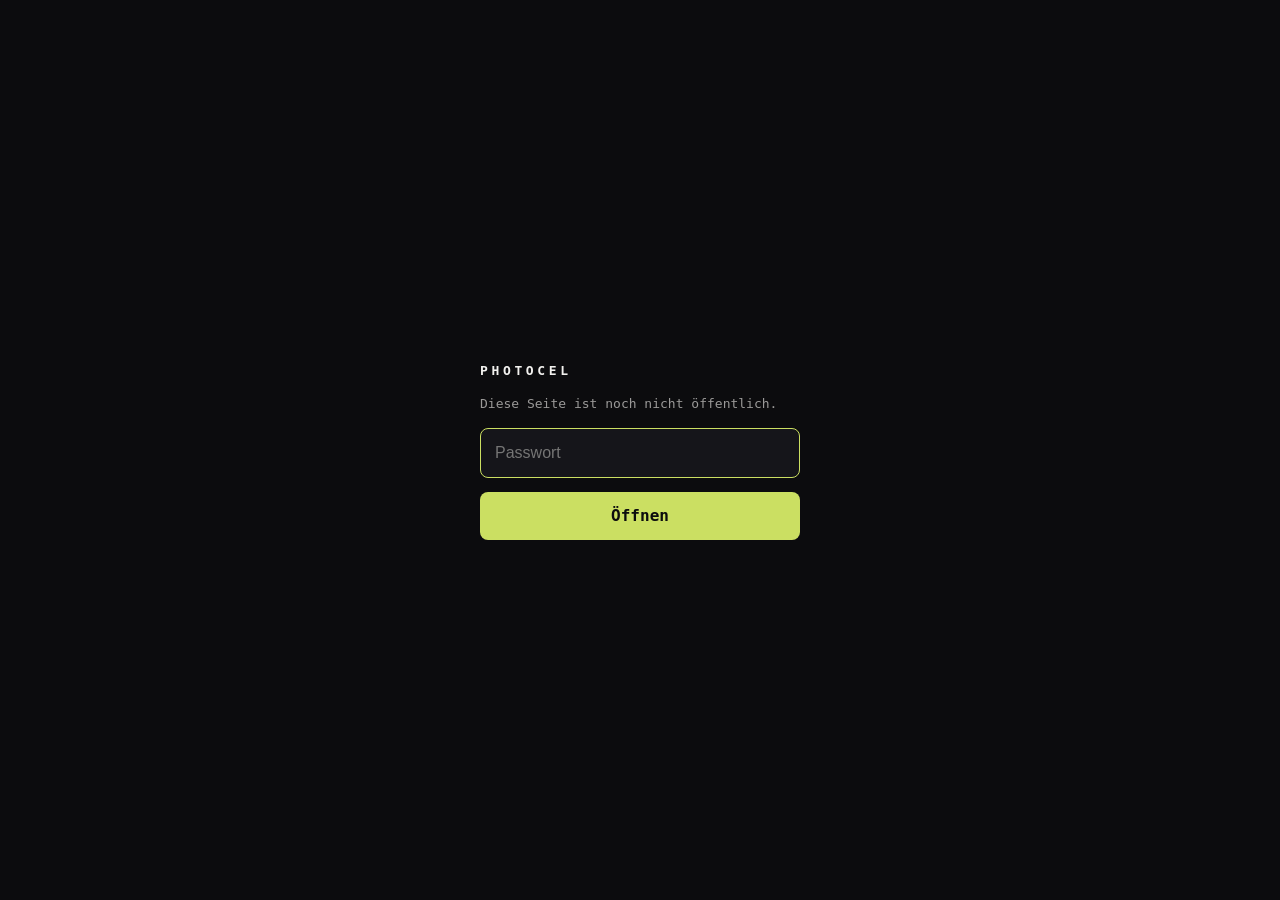
==== agb.html @ 78f694b2 "Rename to Photocel; serve on photocel.com Co-Authored-By: Claude Opus 5.5 <noreply@anthropic.com>" ====
<!doctype html>
<html lang="de">
<head>
<meta charset="utf-8">
<meta name="viewport" content="width=device-width, initial-scale=1">
<meta name="robots" content="noindex, nofollow">
<title>Photocel</title>
<style>
:root{color-scheme:dark}
html,body{height:100%;overflow:hidden;overscroll-behavior:none}
body{margin:0;position:fixed;inset:0;display:flex;align-items:center;justify-content:center;background:#0c0c0e;color:#f2f1ee;font:15px/1.5 ui-monospace,Menlo,monospace;touch-action:none;-webkit-text-size-adjust:100%}
form{width:min(320px,calc(100% - 32px));display:flex;flex-direction:column;gap:14px}
form[hidden]{display:none}
h1{margin:0;font-size:13px;letter-spacing:.28em}
p{margin:0;color:rgba(242,241,238,.62);font-size:13px}
input,button{font:inherit;font-size:16px;border-radius:8px;padding:12px 14px}
input{background:#15151a;color:inherit;border:1px solid rgba(242,241,238,.12)}
input{font-family:-apple-system,BlinkMacSystemFont,"Segoe UI",Roboto,sans-serif;letter-spacing:.18em}
input::placeholder{letter-spacing:normal;font-family:inherit}
input:focus{outline:none;border-color:#cbdf62}
button{background:#cbdf62;color:#0c0c0e;border:0;font-weight:700;cursor:pointer}
button:disabled{opacity:.6}
.error{color:#ff8a7a}
</style>
</head>
<body>
<form hidden>
<h1>PHOTOCEL</h1>
<p>Diese Seite ist noch nicht öffentlich.</p>
<input type="password" autocomplete="current-password" placeholder="Passwort" aria-label="Passwort" required>
<p class="error" hidden>Das Passwort stimmt nicht.</p>
<button>Öffnen</button>
</form>
<script>
(async () => {
  const c = {"salt":"SucMGDlSWQB7zpk3cnuxWA==","iterations":600000,"iv":"+EVb/vUPXq854LXm","data":"dAkzkp85bI4VYkE1cXUuX4RYfFrkRB3ilbDhwEZizAtme8Izh8FTyzbbwHY1tezxRBGndwU3Tqo9kalysCtlNvO6yjLTIzkx/HfKdR76DPjiWwfiNzDAzlfKAHQK8GMt89b7P0/D6h46bMiQaolNRWgO2Lb7Q4tlslinEYYSsl6ucNCbDpmjWXTsCUxLhYImXHf9JxpuAig9WBKpV1uzFxNqJyajAdpQieKFgnYniVpywySStG4upCO1CKIl849bojDbrWxL3wQtuytnxEvKJk8wY3xyMBnL9uFvqzUkT/OOb12n4BYRh0kDw44fgX1DfEuuoHo/KT6ohFDLPxcPzB9ZOmZqWjKItKMeJiDh32zvIpIu+eFZGLlAKEsrgHc94kcx67lZzFwZEprbO9LRgXhuUk6t8+q8lJPw3un9MeW1xLC3ctIow7rS7ewocMqka1fIdY03sgWS/j8mmehoG9TKWv1IMOCuPRFBkYyBD1z4iz1xicitR37Ilc4t2fBvgesIzJYjdtymM+Zhld/+VDyr06amAlO57heFsxjB3QiRA7o/m5zkM2P5LEpsMYki/pnoMjk/n4MJzIDHFyjvhbSMmDFkWVCGsfr93dEJ6E9P3XTnPbcE7YMXNRHmgvBuyUyqc4Bx8L4cDbZmFN5vzFGA3+8UaxdOeH/PEhlXpDN+M77ugprWFaoaiBSzmyRfZKCNcjl4GQFppKKUg4CUsHwYZ3iucy4KgtZwejXWfmxHaDxy2ft0TXBhOTbe4Qvr7nhN2lMgnqRmzX+ukOE8ezucK4J9mvIICYLRqRifYOfsGo64gQlLWVWvf/QBcllPGKRnbLHCyBz55pA27x0xPH82gsspWgFVyvdi5VPcT66yVuToTUkDCTKRSKakjPBA85f4dEBcnwzwKlMeWyq8iec/uKIyQNfVF/r3aa+Y9k8gCi1i39HU+42i2BbwZrb7UBo7+vrKJf+tGtFLNzYXvtVo1/50cFxl5ZyUQzbWElZyU2U/TfBLsIXVGGl8e5xHHbBrgmZa9GdK81QJTU/[base64]/73gmtFpS9yhSfmuyJKYhQGZfCKNliuu27ZYpM3t5geowsVKpdMAPLTWYBr5edYzpySYV6BIIpRsJwP2MCF0PmUTn8ZfSKwCL8mzvpf6VTaKVccE3EvlvS93cAg+EISjsB7Pd1Bw1FIoz4RK8O3b5ixaErMYaDJoCZo064Jp+wz5q/28LCfFFLPoWiCtMySTNZFdPuVMWxSzNrj1iqd3iacJmQirndR0JimiG0dT/x0JhKErKm93yfem61gVRKEeuBwguSuj0ZO638vEFMz3bZ2LYQibyVQNfOMEEDF89thfa/M0LIdPoh/lgMzXl1g2DCB+IdJIrbD6dQLm6QNNDtmozTrme1gaiWuz/91mLK4y9vRQFNcc7eOl4yj7xCPULgrp6igT5vW4gVntfl/ObTDC3573APrKsmy7Yk01+H2jRJ4rMRgxfTn87yOi8GprSnc3JUAp5kEQATsdpFHhTfiVnzfSg0acBsLqK+oFNMo0PZ/dG6VunOSEugzjkEV03QVKhpo/HVpKW6/YexBU5JQAWJQd4u353jtEwchPsf4K2mc/FP9Rbjd+mb6A04TQsE4YcN0oLOduSJ+K5vFwqc6oia4a7qqFN9fpdP2ekKb0a4tB7eIB2aoLyuJG+bgaTyPNwdhAxiY10MODVqhVofzHVhaT9g2vYdSUqPANwKQ07t/qw2f65rWBzxfWaqq0gOlpAKXc0ulcEQE3pMG8LMvd5djnKkacbqAlW3jBSQMvCQIvN1goTM5TpmIZ5mLEWRNiAelNG9xt81VDp5/HZ1KAV5vLtLUOEwO0SfHwzy+lkV0YrL1MBQ66Jx7+QD0HoYgIf9v6ApLKBWXPIkqbbhl+cZVsVd/eI7rksCgDyr2Q3mowDUfOPe2Apv5VZcoFfyQcbEb+vr0stz++bmzWe7EtvWZYn8hzCzJDOKcIPnn0LHhnaScIAXF6NKf1icVe0YusyrRSCoN3PEJpvc3+8DycgVsBL3w/LnJrloIVf2X7NokmZk7MbDPGA6wbHRcfARlRaXMNhzVEsRhfZ+4KvrXWV1zoKSmQunWHNayUMkeYqqsmg6/LPoIIAoH+mFjAci99LNnzwKwiRXYBB0gfSzGaMwdanGUhnnsgB0VtogIl/+gebVCI+8CaAITW6bnVB7ck2gO4C/[base64]/69Za21MCUIS9C0/OnHqMEBe3FoXeuR/yErHwPULLHgm4H/FkaMgL4Y394drXyJCsNDbJ/Cjsy9HKMgl4Rj9rhJ9sLiy7ZjUFfcblOMTNHgxa7fiHpksi4JKQrl4+VB0SXdj/JgTyqqAztRcc1wmc66lFylDbSh5ta3CcNjqFBPivVAIASDl2o8JO/Mwbv+jiOu2QYJgyDlI4n9XNDmSViEdUkR0RCY/GfRMXXwhbcZUO4uAIENJrtqx6lrKEb+lGO5fNhX8mkSgoRlrD/r5Y5s2vV3kH6lxUOct+KDkuJSoJ1DmGXcpKVFmgyAW7tjkjL6dmk4vkgs7/3jnDNcGub2sy9Wt5tLisGoYd+vFZEFzckYBk2uaG6+5eGMtENBQ+6axsm9XCNiEzpyc9sAuvDfiFnCLA4gAe7jHYmZCB+ar0oN20EhkYWrEpCUCGgzLW28GwcO3mwA05wZCQ6maGGuViP9S4ZaMKP/+wP5/SQmfIq4VqPlMP1iOQfWlaZPHG2pTTwedssbISZQ3dHi6q6v9OjdQh99KGxlWazAiag4boELE4DTzrJKaKCfJMrh2iX/FuZsTx78lCTxus9bOe8XJgl8oz9vhzgv7Or2u6AsKKA/AZatzX3DCdijI6EgABSGVc0wKfLS9aX6Fmoy64Xe7P4EVrky37ozlRYzzNdLH/siCL2srsV6t/9yTyhyL4ADYT2fjyVlo8dzEYbsaQt8I/Iy327QG8dcixxhV09wIXC/sdOyIymJxKoqX0JZS5E6MVFGw8ATzoDol8chvcT/j6/x4yxE7HDa+FCKCjnED3PS/8Rto1dh7XFXyiToBNGn7Zov9MhFQrNDmL7j7NmWVMp5t19td0GhY5fiZ9q17VJ3U+rZqWd/9q7ZrhyNVOXnZ9hu85PColVzJjLRoav1WzqiFv5Yw0XKa0heloPDaCnY8X7QC3jyub1Xkop7CF7knS8mGwc5OXPjlRGsB/BilyRiyUQjOOi0BMuIbgl94EhxPHpLU38/3WdQspF9p/M6dJAOKLRjRGUICt6Ge0rfRH/s6k24J1WzPOZxLmllhUyxfJ6XL4nU7LBw6L98+GPytfkOIa68CUieBW8GX5IhnaK60542mln3jtPvyYF9oQfu39QbxYq5YZvmn3uZCR7kIdCYiriEqJ2M0DBCNQTBncPC6bqePfoVyohzDnElCgktgoA3it5Q24CPZpp+QI4pWCwgk79f8s/Rfn8u6g9G90Nxndaw/MjgrjdyZNZ5hKhS77Vc6byMZr6Y3vEmHYWJ0EuUjJrsTUo80PAKTRXmAEjOjte+gfbbe4R7LVtpxSj53HtDBPj6Ux8ZtuzgLeqns7rjfbDQGUaaRz9OPy6IjlGPwkQzRnaKOH97DDv+sKdx0iMJmIoBaxj56JobG1ET8pYf8E8TMJblup/Nib01EzSnWb+DXzZeyP1c/nEMOXyQOUFPYKRKvf/dlxgIZ8U6jLLVE3YDoUNuiTp/hduzGluYifB3c3rTEmLf/7aYKo/NwGmyngIENE4Bq6eGWzeEm7oQo5hGtqMetE82DkbdseCLYmTcjXTW1h6eiDFnOJ8oN4UGLIe1Y5xFU5wMaiC7HqXQpMNesK+xmvxOWFnCZodqU0zNUD98VOKaQqNQt97iGmxfdwyN7nlJz/sdJrGb7MhFwB8cAjrFOAtVUYvOY5ZFioaHLO4UFXHfjSoz71RgH+jweeLUl/LBY9wtUKQJQ5oNTJm2tZrwSEwOSVb264LFWaYE1JZEzeUAvMa38SKH9M78lnE4SdhqVDptCu6Dz1XgJBseFmDD2Q7Bdy0/BFRcIVvycI3aHIv/IX0D5Yc3GkGjVppYBYzsMC/q8JeIzD9XQw7ImUW0y9E4e8F6iqRMhZd4Fopc4gc18jO9wGvscAnVqEEkwvFjH5eHVIvuzCFkl9q7Y9uODmkaTbT+Q30KXVdPVlGWt4tFuKDtWekrMMFmTsP5QixShncceCHQV6PyeypK5x+QsJHWPmx9S7+H03b4ZL3PgKKt34OqbEJN6jGv6SC3/R9hM2dTRmKiqKl+OTUcHzxk1n9VgTp+CtRy0dyf+bBDcSrzcF/[base64]/sxocOTU4GNquBhfsLLJQamD9v8ow6YDivALZFDNlT3gSKtcRxFSKsJqw0ADpWgiBjS18cWJiFQUHCR7mswwOXZlq0Od+J9pxM3HYyXqVtkaTul4OKaJVBSrA12jpHlzMSUt5/fr7HTHDfL9x0tQv41HhqZTHBM+at/b4kzTzNbrDDrgaFRND1knGFn8imEgwIMfUoyCMzson5PzI8lVwQOaQKRJQmXlPJFXxA82iQC1V3Oj5JtOMEENlv+qV/d0Ds/8/CPVRYPrK7ydxiYrj0M1tYyZD4E6tahE3nI3LXyvfM4Kf9iznNiYB4JeihfxYRvRnB0Sd5sp4ljBDHJpxT21kQesHqXzYb2EchNiRz/yfrqUmSa5E0r3EMgJjrHTa3NqOywRnrqRWPdnFkejDsYPHb05rApQyYY51BSV3GpXa+HEFl297HN1s4fWrIVCw3zaN23hHizsp+ZRhHOVQKCKvoW+5Jt+ibUf6npjegSNAs4UCF+PvrM/iAyfg6h/dJfQm2G/3gQ44VzxIs3rvGro1cPMpYenZDSyLOC/alTD733RfZY9EIqeiLhFgUlrLgPrMEpE59k/cPAoMRbjocmTMDv8X/F/tJXJqqJDdFfk080iH+2ngFdBUWNK8ZtMuASeImZ/64glmRBuu5+F4vs/+h1gBq3I4gohLImKIzBcPFJKy+RGqL2zcOdmwknK2Xev2+62tamls0X8u/NGSWDW8EBjgNtlAviAIObhUNXer3spbN1ArNCpivCmnDUqckjVXBeTclG5oxntJ/zhtSl2yO2r3iZp1VyITry3wwszdYOg0+bkEnj3n+4hGfoY8hQmT1SJPevxdEeuFiKGfDD+jI0xrz03DiQgpQQiAe4ZapNsaqQ2p/RZzb5G8PkHTdYDsT5zKZG71jQIiAuf8p7ImVyb6lYoLImRF10QcRU5iswLzaoLi1DmxqZUQQGzpXRcM+qJu3LoKGg9Dk2WbidEUf1oO/RHTVVnS/4nKMpx8pb7hcZZ61B397ruddZWnTDYopPwMebcSdzYismaEXLdFa9jy5a+SuZ0/k3LTYTsqRa2UtwxyXHLHtE4zN6WbvLfh1ry//0E9zK2EtHpFiVgu6uNaB1Mrr3FX6JxDJSIljh+TWudmThiFXVSU+tnKRUxN/z4FCu/eHQskszh6i5gk8s4LX9x4Pp8CajAclY1jpQiv6+XRqaLUuvibi/ZucWq+4vV0YlVxn1kYi20z5sfg/NRdDvIuzg9Sk8+yX/qzNJh5MIckK7wci6Hw3tTC97xwgluZS9QT+ijZKYhylxPUHAlb/qMoTxantnCXX9ynBesvUZffuNWEydfR53ayrYUByDVhJYA+kNZJNYDI/ZDdlRSfgrpJ3cRgpZKQIOqg3DSDidA4c8FfTUhLsoqTH6oO8iMxh1hnCQDb5edEhEFIN/Q+Cl4WjzNtFLfdKBq01knddvstCDfinCJm1xo+tZhUJHfo5YeL/4mO8F3fJiIZfvkjVHcBhUStCGB8ylYYQ+3HQiFnZ/sEFxETS8iG0Tv0v748FSW79BU+ar+TSRbmVZ6MXlnRKG9msJ5XDwRpYnx2CE+UTTSwSiUgClF2vxFArKExgrQ7rvvBNC9CfpTJzohiruqMLaFWopmpdDWavaYb2dnbDx70TuyMIOeefv/vR8TxW486h8IsitRgH0QPilEujhXVaQxDLY5X7THHqZz8JM3pIajsVKp3HSEq358ksNaqoETYBKFqywfzf+aB4tTGFHn2vQaImBVK6/TB1ts/hlawiPIt3P9oVR8HwDDMJeG5rpKvmhQHCel49K1p7ZsqK2jA1bWmMGB5nXWWQz0dWl0u9k1TM8gi7TtWZLc/baHHtqf4wwQF+BaIOB2FxjruizIpMryUf7T9AMmrFf5/[base64]/xG7iJ4oLMznbVFFjisv7D2FXiF3ZFu9eFU3/0DaB4kU8eLsSocZQBeBXMD0cbQqXCgl/rAyFFVaegk7Mo8cCChLOgm6Rs2PLJ3bQdnO8JTacCycT1kHG8NjfB5qdWwShLVtc8gDPmOHLLh6Or0zGL50LfyLlukCRnXNM13DMDsCl0cTmLEz0sUlF4KfbtiTmeVbNTXJnQEOGUymdAaNJlG3bfTAdemfZEG7nI/ftxiyqf6ancInuEuGGW5HW3FN80eQvNOKumC6PuOuWx4aBKlqMWbnmERLcMKli5INf+akiGsgzbjjJQayAbTN3549z3rAq6T1N13wRsgN38lRrrJ/ZSV4U0h6VVvM2j/IR+NG5tytmaEF9+eVF7FAz36frP3l31DY0yjSsLzqD2uQ8uLTxAwqWaqlbFIm4yABClGql1DPcej6Vbc/FJ/vEKFYTs3gxK7YD/F9LyR1AagD041XONRmtRID9ZOsy0TgxsWclk9oHyYSwPa9KZeoB7rGVY00vO4VRFDozNNSAjL9D42O69JQWNLDH/cK0ahGyQjf8Dw9FFvZeVjY4D3Jl5pB8zi8Cht/vRlXMQEaTM54juPd1SJSX+czpPKYbPZmYdy//iEJNTnruWSnWR/a41yMiaMPy8HMdASRav+sLBbvE8UN4FAX3C9wvfgHK6tSZ88sV7MLvcYFRoWAiTuLqFQUThIHUhU/7FoBWLm1mUWEwHidSjIo+kW9EgTsdE3OiGxWdtfkmzvOrBYBPMqrsBMNPi5gT4eQh5LImrtKKI6iiwyaXL3dzuFB9ZjXsSGTmNqaPQd4UyJU/FkY6sKwKCKCXnTXAtWen3QRc5vP1bYFmJB/zGL/IjAXeB1ghbI9UQYfL1lFL07xuvG+fefqxAh5EQK05gL3Xs3ClhdWFEYon9qcR/kBTVhZxB3fCaoD4gWT2lAbEjyIPt9et63zksr/RH+B6f/HQjEkwYjl7ISHepjQg9hRu1MDiWVdDpK9czfRPHDNDO3e1lQwluTRjdC8YOuj8XWBF9L4y3d9wVGsVmDHtKGJFLc83krjPk/twWP1bxjQPZ4JEN2NDNX/ueF3TZw6qWHxIUcSPWH6DkA7SQ0aSLpQFxpeb725lOHm1YhH1x0gikbXQF7i1fwKgfDMo1JxvcUwVwtEnyM4KSHtnnhMcIDUaA8MKq2Xu+KMjRguEV6x/TLm8XKC+Z6/nGD0KWhyDHmbA98RA2xWDDgt+Vlpw+g7QrXNgd7hvRYhJ2ujug588ykL1Q6Ttf5iKX/1UEFtiiDBlq4IOgmqM/PMDRqPFZJWBxiQWDVroTCO+23qM6S6c3O0wiMvx2UCRa5PVAvCFGn2doKNsUxJSKxDRe089sp4TgElS4dF5zytYqVdDkbv62JhSAlvvcvJO65Be5VSvQJDFDHbnN0taU/KIaw5A4F79P4998rEV7ZV/[base64]/ss7kS6vJkOCh65yEmtTXFlj7Rw95looyozVC/vbB/abbC1yB9QpjMsA7bxavODDYgb+5kqBQIPQmYK6LBbSgt9MpP7IftI8SzhF4HUKxc+eNP39N8V9bxq6PYksSVXkr8y+3a2FJ4aJoW/kJ5fOOEDcR2Gv3tyxdQxnC05zWasWdgUm6vDWS7yBSWTGs7C3NYukvsNeiS6/PedBLUQjlQoQvp6Xl8gE0rr19+FUCgVC9oCatXzQvp5IiVM4Xhz0tQ0HAPiWNKAr+Qf0ZNiF5picXWphMmIEl0Y32pa0El48sptqeb0QLnpL3wVm1qFmBt/HBpW2GpfvGOmoVToCLYDsGR17u2gEnbWBh/+JMGnqfE7LRq2FZh5/qhzMQkD/ed8vhqjqAH1XN2QulROphL/cacON4e1Gbx/0RLHGP9oNWLWJyYZT+J+ytir4AdqSFPfgPZUWUpV6Km+QAP5IA0B6cqbmi5vjf4HrybnwVY9/rgaSlrLmS4+MEtV0RgtEMbG7/BQZ7K+qUJTRODfc92LfRg+LtKy96LWPLYmX6AT1JPGpVRlxb7O8vFSL5Z20Mq497a6Zh1Nxs48tbexNETpe1lHrfuYwW1xRUA7FUw1hafHYKDCZjM31UtTKM7VCrc0y2wbef0DCBkVwrsF8mHd2g5N/UPFK2iQVczaME5wJ4N0GaeXcLgMYje1UiIi3o+30R8Hk5sXp8RwmrYUjFLwYWFo0z1jTnxFjo0VctmNhqJoKDh4OuFIPp14pNOSr85hQgLDC82HhBfXj2l/OgI5I4+f5ud1AZmNkV0+60ojXHF+mFQDypwODOY8BqoDriucmtmuvZm7HDkn0F5OtCVFyfdXyOmQ3TyRstnMTtaTZWnk5VTV1Xs54IfZQqZThZh0LO+rwqXQlpzhZs+HQeBk2RQKRYlF8kuir/eRbQOnXLCyhFJsXIk5UwA6FAF/QYVCV2tZs2x7GrUJIOBYt8eDlSnDSQPIQ/8IUOTcQupgqEtUM65/7k1Atqb9gEvVYaq09bf7pTDtLslK260WaIajOcAyLeqwhDmLXcksnsIxYUN0g6RL0w0IjedlPms8oX7cW4z/l3kmGriCBqXxYBE9JtiT1wQvaF+N7Doj5vOje5CNmD4fOrlHHjaye+iVOV1Yg1bM77vlZjCG1xgEzQhET4q63tZX9ua0xy4S2ZGVY7ZTaA9R/DDaM8yoAGYbH3cBk6QQFdsRJ48HH59ap1GDWzoOPeAOf+JoiB/6ADnN0I1GC2tQfe9iNzV/U+s2GqGIt6OUZaCY9IJsYHb6GdoW8HtWBGQK9MaCA2m+OkUvdNYbhcrQfDRxQeX+g+fu0eKTjPLvfk3oe6gwguRLS0HMy6Br4BxYtIvD66hAhkYXwFCpJO52tKdH4tJd5syk3Fm2D+PiGpfQbme29YgGcX/phFqC5vJLkOEadkuNoAj7o3dmK08/dPeJqy/El0cMYiJWfiI5UNV6OKN3iweXo0rouEw1VgTGoaS1GOUoq7lpzngdK2FTQaHTeWU4r7Nbqw2iZ4pg6P3zWS2+2sfvm5B+Jw/FJykZdM6wQ1ZoEPYwQq95ANS9+hxNm07L5w0zSucTSevYaBJc7vn5vxg9f1isdg761YjaPkb0Z52pUcwN/KqVe4YGHLpwGilOZlgCP/gcF9fWqUoUkxuEJ0l4sdlTXjTSaPDYa0Pv2bIM3HLfUD+NU4xl0V79vUWByKUMX4WDNWXiBOiLF+i6Cb2qLlSd3Jw8xLQOZ1Fon00kO5J9lT/+zD41xWfAwlwJK9ydwEhMYDdQJW2GZLZTOGqOPjqyW5c4Tki5LBaPWfEuxqAE8twBkBQUHkvbsDHwBsC4kvXWGMuIJ0Drg1w/Z+U66FVN6gMFiA2C9N3tg5x4TnhHWlYbS44mE3BFULTEFbj9kJJFXabSRIRef2UT50NRvwNPSiiLm17IBv7vhs4pb4mha/WHzGD/PK1ZnS+sOeAaz8DqhSEwd2HR0cMaxpgd9YrNUtWXa+s6spoQLLsqNnyi7PnmkT4ccjW9wmLPtznv2E/DGil1p6nsZlPV8bbqQSi0z5JkubQyaUMUlQT9bYFdcay8KQaONKUE/b2CO3CdJ8QBcS39c/elxqEATR5y6BpHOOCjBN0uDZkV9B1AXPcRUuAcSR11/dZa/tzF9Z1ytOetaJwQvKrns9ioUFXyJUR86mOjAUi71xVZAf3pbEYV1nnzQCTHxHCBWMRyu9vhCwvnQmBzXdiG7pibS4HZdrIGA56xNMdeH4WQf41gKulFQw1SgIgQU/CGK51NZr+b0HFa271LjOSCMQ9QSujW/3FxcDpMVVtPTHLwk+W9P+mXwLw1mZKFWh/KigsEMYoCT4Z8SnpzfRTdcd6BN1ijnkRF60lde+Xtxv2CzAPq4CKE+QocYyc+Slrk2U0XDwVM3rg4x4oBDzX41uxIzIsopWIM8RvFHmWiWuh3TcXkbxxErpuptkv6QchiIulfDSL0uVj7ak11gtsiIGZsE/9xJWAqODWVJCXFWomWpAOQuizu6VG5+z3k1PDeT/dqtR2bnLijOEjfoaGRGNU2pmEqjFiiCqx5XVardvlZU2lm5oJTCkCmEyFlP0Cdux8vR3Gjb9ATZTjllkbDibRKTim8xUOX0q1sA6f2IzBWOT9LOcguZUPXYq4Xq39RpfO120c1SBVHTwm64cOcDXtRm9hrtRITgx0OWdUjxXQgpJZ3q/KyTW1oCivy3i57MZwE/ovgHvqW9+O7Z4iKbHQX8Q7/ThplGheWPNExkeS5qlPyFVSNBidDzQ8MzOk16IZzVK2qxxE/LTHrJwdKzTyXDfJ/yZd3UxMCv+wVTQYoTzSLpKStqw78Z7mkF/a79qWOSDwaZKFU0sZWetc4KRNkKs83kN3lwPfYJgT59DunXX2STJ1Webbs3Li51VOhztsfqCl4+nHEkThMe9n9zJDjWJXJE6pmypNsq9sXpS026I46b6hZMA7yxEcbndRR14GX+UUgLb+YqcP5NjWYwNYiluu8xf119XmxnV/1nTUK38xgtBDXrPEG4gXE7/rvYSEBPWHVV7u8o4wQrc01J34OSo4ougK8xaSlhwFwcCDYtuPFpe3SSZFWL3q43W1iCPmJuo1TBUHnSArI/9awuzBhFY4evLNRUngkss+eaO4II93vh0IBJvi4Lv4sZkkxD/aJRL065WPHs07DbaS9Kz9AH5k+RIYkXzgPIE8/gwnWyWeL+I9iSqbJcp8eHJVObfPR2hduN9DSY2EHjt+CdUCfiZr82EM8LexszXRUQgkrROe8n/aDXdwwvUIXbP6mAu6YVX2HHU+5u+TKGlFHU8Qf0kXYqN/YkmdygVpSs+e+HCU58l2etRBZ2ZEB2s2kEXjNa2iixExSyLMk/s4w5tlTJSajWu6SvWsEUMjirAJ/pCnRmY8na0WaN/5P9jVGNqHcxWu3LI6OHUq3WO5Y9n7ZC/uo4gNkOJ3aTFAgPfiPtPT/1Tg/P3rteqceR1uCQ69pNABLvQIckfoxDQWt1XRCDs0QKRWU+2iuZnzoGLf1BkZ4SU60IjUA7pmdtcZaQIGhLMNzb83a0VLE0I1IlgbOzjfM1R9xDmrlTrbfHW2Jg67O6o3qdVRrQvNrYddYfBkM6mj00h71BiKeZyvRJSxx3b/iqyldAHr1g7od89UcHA23fj+FPecHe4zOx1fuCtujZrFJ1jhgo9t1oYECN+ecyqQVuFm2w4yDFMYcT9rHxvtCvZM5ITocWwOXaXbHoaUhbzxQ5ULFOrpTnGWphAJNfDMwhbtIfyfIwAujX3gvZ/X8y+0UHq6e+DRVT2OgMwYMTK9DWHd0diokUrubZx2DLfrw9AGNt7vLM14fwN2cQvSAuBydQpoK++90rgVY8237ZNH8lMZSBxY5AHDp1ZPi4F50pjmIQRseKmuMm4TOt8VNu3XOPR+AhE8OIMjUoOBFvl/Wfws1RrVpoAW1dra9kIVFAzS3Uv7v2Lj6rxyPxIQqf7bqlVHDy7ha13CPHltkqbGn2+mgElfq5nn71ZZlDk59FmLTHIYz0Ud71gSUPb3mB2xDcZoJDirI+C3maHA/p/jGZtwJZYuk55SxxlfVEWY0IvfDR8jp8z9YXPM+BZJtTnAzeBJD0yKCm5TeGEZ9K2MfrRDXyIeSdZAKMgW/4WCd6NcfZbu4fdnp+ibucSm50G1KDmdB9HvdA8GMoWiZz4LVO3fT2R46G18h50Gwqh+ZK/rMnWRggTSV48LY/NlYACYz29sNLwG/gpozHwu0QRhALfa73c+mfOIbOM9ytLgMVfy0QEmGtSD2DECib4XWUhLxX6Mf30Jola/jG2ZTkgaZRYjWT3FlTrBOQKM/XX0eoGvDNPJwPMsargJZFzfzfuG8G2fAG2jlbLnsFKwTs+XJUC/[base64]/9f7wBoA3Y36r0xxvxunuiZHOxtZ+T7sAPfdfLpqIcNXazGbTfEIPAVcPtc+i0XXMxqqzJBViHEIDJ7G3UcQsULer/CKGIQ1UIqGew3+TJ0Wpj/rcDDv6wOO6OvrNmZEi480N+5B5Yqk/YX7Ci/RBT7+kV24EBibDxu9WmvovusZwH0DbEu1YbRQXaaJK2fP0zPtpXcmYl2ugU3JzV9ny5sBZ7lKG+nCpJlDKf38uaYzjPzcOlQ6MbzKAriOchuIl1M5sBCxljrc/I4fCBON0CigKCY5Cp5qE2bcQ7/QVx6JCxrzvhGwwIOyPtCC5LW5jxraR9C3X1uFQHBTBsmZ8JDrLnA6EdsF+YbGWDC8knpgUenJjsPT+pYqTzKVWvA3mLqTLYWEwTdGArv4UOLOon5GFmwJP4GBFwAtktn+ofGUtBD+ABO9DBrVQzqqVryukTFtorC5jAX0c4AKWmw/k6feRcCy4CiCTOxHToyAXcllji8d0svtfk6yYsdqmpbU6f3gCXUaxRb8KKkKBd/dMHppDriV5aCjPnIfrMcVA4fNVB+39dSO7gMGdoZtmSlKIPLtqOhNqaonPm6PS91RQYLOqtzqDE6JWRiri/GOU+Ll8IWaPFLs8K6Xv5MJCwWxdtcQpYGfGKzs5lfkxEHBYjUy0BKfrc4RKZv2x1HnSjh3Gi+nbqnUntc0GLdUnbrXVjmCfbVizs2ykzjp5r7AQ62HOb3Hteg+d+l2/z505BEpeejxTVC5kTiIOT2DaXGBx9yQPT6ARiM+IbVboFH53h3PIsDaSJsDAgCQsDEsKgfl4ScZLYmyuCtuDfh80rgMncqlzW+BGJYb6zTOP9MghiT32g7f6Ga8gW2q2uvuWBax4DcliSCgA/y5BNCf7BYmVDIlwxlRiGEaE+mx3YUTSm8zJdOoI1Fa7Wp1lgIlAJNOlX4hqau6pbYrkAfQQr7f1d9rjXPd4FNpHFGh4IzKwGtYPG4eFPj77NPFg41ylmxL5hB64IJ0vDgS7YAxQB901Xgk1geTAfJblfFvF7FkBZ1zLWR59IJbyTUCnhf+jecVvpwjLLiEv/tyU6acoWdtCQ9K27UrDQ/BlTjXpie/lpN4HPMkgUfm1ewNtGeFAWFwsHvKEhmwL+Yx0rkxIBERjFSH+n+QmJRZUJl+Q1hiJn36uzfEohzvfaFjfuH1SMVxqZhb9kwQeMyOv+iRVOtdxLDnqruspWSBDghR0VBNGFN0/SimXplX3GXmux8msnfPVqcJ65YQ6cKX5f1odyqiGgrvWpEzr6jooe/EPtZfR4VEfmEK7nhbz3hRwS7lNp4z8aENKKCLAZJwVqDh8cfvXqOwnY8oBLMl8e4u7N09lKcmYps8RO2p6h0RiYes0Fy4EOxUFtQYuhgVC+BYbigEphrul11FmGFmnid+mEMEKQ49thL5vKAlRA7BvRB6D2IoLE3PB7GUGa/mslWfZPYhZyMiR8snv9qRNu2gWS/Y9qdgvNMDiD7MWwM8z04hNZ0iZoTx2QTIBEgo4FBHxqrRN1HZKa2TD+Uw040ixPsum0TKT8v1WVoifupUpmR+rDGPR8i8/qawXY67xcvg/6pqZt08AwMIAVtf+FIUk38W5Vj+fflJUjsyVNjmw/nqqAlpzNs6E96T1JSjDgMXCsSIrT63xJb4BsWqQ+ZlpIrTvNyCSRw7Av63QU+SY2AFXz8HbYzw8oMTxhgg3Zjl/0geLn+qnRsyYPWFt3W0g4WQpFwV+tBZgjBcAf3F3qMqs26eFx5Jd+X+Cie5BMVgS+saWlo9WN727pUtEGeRJ2gAcDoRazkOVuNJ8IOYp74xofBbmvVsc9kX2tnzaP8IGwKhkknSxi6QTohmAjHWlokbYMlsP/QJ1zofD3KId1ox5tzdRM/MHZvJBb+0uci8eGhSLcEkRsyz03jAxZIhlgqrsFAYiuCm9TX6Pbab5uxnvlmIEQYJnZh8368EScPOuU6U5yjxRwiOHIceY/S8K5eOGx2cHyoaqbUJmr8LfrMfA+ceSYu6FfNqJfcb6aFUJF4jlyhfHXntQQTsEqtmsqZB1aT58+v14AWqPl4npruILJeeKudAA156g80crQxUlxz5OYWYane/oksdjjYJ4TxpFV4yNA3Pcw+GID5YrDrWUpQ/SoHwHEZ45wmAbY6mOXvFMd28aVVksT3KzXB6UF2eUc4xv7KJsuwvq/nwvkdmdLb7JcQqdRwp/mVV8LtcJd/6TZD3ZQDBV8wVhFyDnybkgPUYeTTzZDocXNblluY2T0c+OtPwLLRW1M6twyksB8o8kNHedTqabJJf1/AvSAE39foeFBbz0UKnlIIa0PV1vNVz5RKL1g7Kgisq3N0sJxQ7Zhnl//i01BIUy9JgnIcmXg6LlU8+1kWDACgEbw3qFImFIJsXCWVu510B51s6UqxY/F1O22v7wWJ+W85LzcMf7ATnilcI3ggqbSWUSTcyo9jhy1vpS/QAFKkWMcRCD+iMfvrNNyD7i6QIyNjv6CUUlFklbm7Dt+exNH9uzDl+JqKq8y0QSEl8UxYRjpLswGZzq6Emiw3NP38g7nYk0BCc0VmRU8CNEE8KGSBNnFF/oEv+k802IsVuBSPb89uZQv22GOlyumM/mnNTKF/3d4z8/thgbyImXLkL5A+l6ygAow6vnnvxA5DCbQdMyU7+5Xun+Sdb+EJkjGrPT6gaOvyLCJJtH/tqt5hAJ4dlx07AKlnl9SBxdqz5Pzu15dZpmUThdd7U9NSZ+ipjUpemDPdyQHkYOpYhfxfCjzf3Fh0qpvIawihw31MCteRaVWhgA3Y1LpvygT05WNMv2uR/po9CdwfoNWtqg9qkwyzE7mfVyyFlSnZTJuo1FLbKAc5dx/POjS/00wfn1OR6v6dgH6lSzhKbNVA9nr2d4/ywl53nUsAPHoqnHuTcxRP5DPFDFPWvWq9StPwvONA7Us3GtM5HWMnjheZJrXTrgSdpbfTyQC5FVYNmgF8bxXDEOZ9Oj6uXmWGmrJm721stlDhzd5H9T+Y/bRBuzeZYZ+FVSR9/mzKO6wCLhhyuMoxqgXfl8Y8YT8Ji9tqNffeIivaUsvCNbUgA/JyHD2uZvEpMG+lCz3QuOzSjqfyR5ZjOZU8CpjHGlEfnrDLme84+MK3KkJgt1/VtY5khUsYdNx8JU2I/03CXKsbI00gUmV1JjQNAXwlJwWwlVC7iNudqaSit1yEDxgkmDH2XLKLAPfVIYaX9cEQYRwaAl2oVjbw/eca/[base64]/xAOzAaOtlaxF9wdqP6oxDs/tnTggwgK5qLP7yxBHyQNNeoqnGuZOnkXhDnEQvSaqlRaRiVa48iw1d2jGRxWH9LqOTBIl47kaKpnrLHysJ7kdgI3H+rsxtVz4uBDRxcq5GdUEDl4rb0va18h1jzGYdPfH/T5SbOFWxYVyREOHKbQrkkmQ+TijYHpo67RGZQl3e41Gdl49/OLaog809ScLyNLLUmYY6DL8VYte4TlGW3lVxWd8BJG+Jc01MydST1MT0zaBgQbLJXdVDuCkrmqL6lxdR+jv9PcJjurcckpR5TEs/c4klMQQZljmuKUVFfp0kUrFAKln2jGfv6QGRmq7jeZ7llq3CpVCcEwxvOeebyoM/K6rwzzJnCEJrcT69Krc/fBD1A24OOuBOJ1gEZIhRyQiHfN+OqIezrSmNBY7Hw7iy8//xroAk8tqVQK5NCpDQ13kENEyQYj4XFs9DiNLzVP7E6ZXFpZY1nBXd4zEWNPcXS8pK6L7hT+o23V1ZeEFqKR9ZGo5/Y/w9DG+mAjrrZef48ACEKd8fgWoic5qv6oCR3mwd/6pEp1Ud8wwkC8IMNzglNZ/u33cHPHpoeSOsgImrQydEeKsoEHtHcNs2rpek1hjwtaUfb6SSSYg/PnX6SIF8qcSVr1k3NJVYgwrLT7UNkD16ivLCqePVCiT6f07k3S/uxn+YOfYAOtPU2qKMqNKuFaMDP8mVJ/kN1PMMxXAR2+EVT1VNlx6vNqtBSR/3rea3s4xT7jizdLR+PPNykvkX1U7HbPMKATZ54/aABy1oscBZlm2RxzuGfhG334unovQJWEFoz2yO7ljUfBSttUk0z1LLLJPrWAs/jl9Mzzqv/Kj2ok1dtVCU7rIZXH147Bh1di4VaL/iRg+hsiUAnMK9uo4u4+McTEnTIdLPLGNMnG/XjVib1ypzANgV5YwmGj1XsLdvfZ7u0CxB+5GkFo9tw82kEC66LesBqLJBRzp5jVOxycz/SWXw2MjLTewrTkfi5Ag47Fewkrm4HS5TrleKzyZ8Q4+bmpPsOg7QY8I+1f3KaIZPUdYgkwc65C+YU5lcLLrwtni3YfPfzSOT+LpTe2VtzDmi5U4wS6P6LC1ivszGcoIZjRS+xHHy7AlOkXAaJV/[base64]/ifMiOp3ow1F3yYIMPYULEQIBoAMFeG2JzUu2xrAc0wQFJ+OK/MzIMjUpgSCnq9VS43GN9KSBMOvHl5ehUHfzCQQRNv51r5FPYJkoUx0Pz/lNLYy5yjLN8gMrIFKV+6FhVMCXID/[base64]/1dn6D7YJp04ffm8smV/7qf2p5cRkR6GslOqwaHWPwbjWgBqpFbzXdj7oKCbMcss+brG+oSg3TJgwlF/WR/wwRNnr2xXF+YOG7eNMND+e+o23RBo6b0XqGhf+OKzJBP7tcQjDMcvMgwOO4Vz4ihEaEWW5adzoNrX97FhO0iTiB6f2d52eoPmtPrvDZEu1hkikVf1xu8FFYPbusvJo4LUNv8EudwWBMyhzE5dlyZyl7tsiVc6gX6OnDI0LtoQDi9YaqE1uHr9uUmHufevejOT1k/2flm6onREWvDgnTBXwTw8F/kA7nuxNB+uwjdNU+QpdkJm/c16M+x2JJTtjl/i80J6WJuc4HSyg41T/dsJUBUF9LxgJSZu+D3wG6Led7VLOUgtV7hCUcp+ldsxfeXHxiCayxVWHRw8nm4nAd8KVZYaUDPmZy1C8qCuslA4x72Gw8lFenbPM2RtpmNRkRW/PRqFAO1yZaZs0+pCQAx0zGTa1qAFy860Oyxd2VCj1MI1m7fotuhCGzZSDwpR92G/wI3H3flMAkfnpxQjtuNeUU+og8WcSmXMVH34yAlVmC4FLj0dROkDTlnf3e7rCSRLV/tSW9SBuIGQ9wAz3hK+fvDW/UKYNfQFjlqr5/ha4vxHbWYYOlhdrhUncStjc6IN8H1gVHTPZYrpbvc4XUJPMdHNL3sRA6LcoUH1wiEpNyCZXSqXrLxsjzY18t9g/jT3hCSBtyKCkoJxkQtUvzDuP1qDBiZDAyUHwhAIS+4ekKwcKYP2HZZvTOUSuZuGS3Brctazn8JcX7P9VuL/mwdzPInxoPvYtkyKk+mPURPfi21hkT2ZBBxkE1GxBqdTeHTxSZJ0rvF4aFGnOOlFfmUPeOw4sg3u7GukRCmMHndE72qMVYWW+r+2148oBwMeDW83+Ykrtjc92lpl7/sSFL6bPjpSwTXOaHubiIwK+LAH8HQ683GaeNJrAGr9RUH+ux2hP5Hddow/Omkzt+zDp4nzxhOD/MNSYLNY2CTQFUvpl9GanvXH4xAXMPVq+CK5h2yArCjXWmcFBjdIEn7soN81wz352BXimCPdpwtupMpZiOhT+4db2Ih6UKH5CxJZ/2Ddzs6/7cTHUInPAyxo0ROp11R9VhaCn2r2HlbFldn+jq5bQt4JerCaOb8D8u/smkRum6B/OmCq6eJ9c+39ALCCwkFU9luHxMfjHZM+kn3uJPmQ9wFIVxYieYea80nS5ClRamF3PPysM57ZqSCPnxEO8ONHUyO0xs6oR7OJrN2S+/HN0I0tYtvpbyNrB4v3XIvCLjc+Nq15ow/NuigppJs/c6oR3fDTyv3dvkjDMNszXFnBE4B7YfYMQ+aP4J21Iyw9gYd6AKCSErPOK1so89kz22Z/[base64]/2fEhqJHGooxloQquBqmjj9d9kSWQ4J4HmL7DjetbxnOElDsJ3Tt3Fw7w9CUlq2DU/dVKyPiJO9QaKYY2Mg8uQI4QqDlXOSGR2SogLPv6mh3Ip6hn5awSq1DLCASvWCOIn1dmXDg+D7HEUi6kcEzPJImBT9fD4BtuJNBitwQbWnBpjqtt6hPCUojfkSVKyBWYBcTlU/net6vseaS2EXrbrtQsVay8pDOFWRGIyBHnkTq5+kUxPa5Dv83/9MpDu2grnH/fPhv+jjDObBOfmuPcdjge4BWxWFaSWl2gUf0q9g+25OmveQbGAsLLpmXa3zJu5eYBAa5GM3m0PPPHmnYhmdyVkg6SemXSgFi1v4Y1DJmf+9BYtBToScMlkud+Wx7ofGEUSsJW91yg6IxFGOKIap57/PhCiw9LtBgl6iZ27D+2vsbgxepotBsUlzBTYd8+Jm19IOObloXvOMYlSbJJXT6CrP5qz3Uvd8VWxnd5Yz6TI6iIJyFl9kJqyaVOo3/UXSw9SPyIt6+MHnN5d9UE6+OQgKKNlXG4H4BV6KXHVwkl8hcIFW2LnUX+8dbtJ/oi8+6veq8rdWRcP5tFVletqE409WaMef+3sW0nsYUUjvXzudSt72+gsFuh92jvBWL6sKh4zflagA/IhvGfcBUKuCzfOZRCuBF7JTaEWMRYt4uWhg//M1YQ3vEgIG9UmJtsEcCgjplDRxLNYYkYGozBl0Ob//hCdAOPfEHWTp5Be7BHkeIFn8DNRB9HPYkOPW90TMEgTBxks0Q6pgTuftgou5UezInsvA4ykUfKBYFgStMI3R0DYCYt5/EAPpwxGSrd9+TGmJEPXmNZXZ4p1C8fQErDXytUmikhKycD+1QwEXnTjzH4ubSX+8TDO/EYG+CbPXFslMPnZKmTRymsoXa+qADXPiEqeF8Ci/a9Bza+oXzama56KvdB8fS8DM4Iwws1BshND5jQuPaUnOT5gHuZOti/1brlYNYEKfB1i2vL3uqop/3VHFP93hbMEPtHS3DQCGyRsGWfz2JR+i5DRMQSNm1Idb6ZydX6/tdURjHFY0/v8aahmNJ7MspofdFo76hoRWqOs3iQ5EB+iHlWVXuBwHr5J07jlDMNWrMvJPq+cRKSFlmnNUh0CrymSB5uezn2UgqbS0KBMio9ODWA0lUNA9tl4YZkG85JEi31iZMveQ2Wbjz06qKv8JHzBFy7NfGXAJ/xFV4MIsuWyf409cuRnMb3hLSdhoC7T8o3CpPAoY28GczZTiIOb4LYN7A7LzPvSmR4H87Kg0Oe+lG41c8DUsgPXSv/Elcyk7LFs0VWPmEGRx2zI87ZsItpLKhpf3XBlXDsyTzjlhIrnEX9PIOpH9m2dHPfIAsEybTxs5s/mCR8njnYAeua3M0A5WW0ffEUOCszKQwonkqwjOce1yNpJxZS2R7LjnzAnkHMzuV3PjmMhuJ3WexKLiJbV2s7Ou5MqTJjPBTAmOQvDhZR28O8ev9DsxksFXKO3v/GFq4bAdHDFAMFxCXzccw5m4e1KHWXo4Ly3owb9CwMm1iSNzu7hpE0EQz6gFJmW3/eksRz4/FZslGFiU6Zti5EpieMPNsqPJewTzZqtS6QiKgzPrQyLB2UnS3jSJ1ixkWvbGVWXgq1abYrspVpR/1cO6P3eWiJ75/U9vPM2VO7KvFM/r6Cr5iAqmn5Jzz8GmANMiTkrKrR1KrQul54jmAKxODP5HcGEZHtrsczheFbXSz7g14LrCvb4aNj6CCfMgRxR84bxWy0S6EL9TnG1dIne6h06HWQlbQ40Qk4aPpul+2O82dJFtxwyRYBvtMmiPfaGA+8GKrJHonJ7UNoMAvWS9updshU/UP/GqeUdrWW4Bbk3cl2aVRgXCTzTrihbkZTAvcH0PevNHRQ2bjIrhjBf4M/tMdISuiD48Ked8gV9YYOMhw90z9pJy/uWwZx6bp91YJ9hW/OX7u0LIgz8WirtseRlaMiRToWI1uhD1MIo/nyfTUSdlu8LpOOycL7aCpA7Cbo36PB0v0/uLayqcwf1esk5lXF1hqEiMwb3nxlJGshyWvDWlV5Xpsl4aY8MYIU5Mq6klNNNukHMrbxUQWp1B4nWdokvLq8Dk3/1ENFF+N0ew2XC2yEAt0lBfEq9349CB+TqPXR1fE44P4S/P5Df2M+GrXX1J2ia/QFOmeSrEoCdXDBmfH+1u0HdwUihOgzvF9Lmhyv2qTqTPhJAICWChWfJKZWjtc0ZQsJZP/yCzKZIs+c5pj/CLyFa+eVKWTQ5L6vVb4auNcQa6WY6huPzt6s0d4YUDOPI9fLB1JyzLyNQ/0MKehEPiS+nSR4f37GmzOWIyJU60QDRBuDW1F+x/v745WN165Y8W22T8a6xTaSntw1U2GYw2r65QYUY5kzN3zc5kSHzB3vtUgd0XbzMzDaFOjWTdjSRGs+V82+gC8aUA1RkZihs7tpff8FFE8832rU9Wk7rEcD7UHVj0OcAGJfJLnW688Wrapc4DK1W2oiPmUPOpHkACe1xBXZlKoMnfOGzXzfg0sRHG6me+Z/G9RX4yF7U2i+SpMHGgSuKguUOv0M/ckMBo3c0ynX5+1Wr2u+butWX2pc1YKltLY5k+3xyoyiDyv3KbwIGeYBB0qOzx3X8wUw7WNQd7j9+dE2vYy5Ozo6hnBK4+BkAvlnTLYI/[base64]/I1GjEAoKEc2lCaAI23V7rYERxVP+4iZjG9SEovu1y2chBFUir/I1zJyKqgRFu2lZfK/woAir02rFlM8yLU+JXHaXF2dYbR82iAXlB8iQyjC0KLhW5Gb404frsF3hmdPBrl8MfpH7vr9Wra9trOFpULbqZGbHtl6tzsOEoaNg15gpVkRIv1Q1t4wDodJwKCatX+FfTjIi6JFpI/1mrkaun38G9UxJzvqlyed8TeEWDW8ILUsyuRzXZRsf6a4fnJvr3MnbK3S8wss6sAx3lADVsK+HKZGc9gjuSD2d4jXkNMthreS6v5VGIe7ytYLbWYmUsHc/34cDueiCIPL/FfVILfFf767WHSJcb1bn2KQuFbeT65XiJSXZuTWzA3Liq3J1CvxkL7uEUEub2PAVzcoHrbxaXQbUnKmsm1VScobEexY885ME90udFje5kj4eMTIj6UAwgTqnUx8IBK0jjGtbXWtpgn/IsKdOptjmBHv+V3Ob+MjsQ4kOcyb8jL5Ar6MVvRmTLltdNFR4IQZqxQ0Vh+F3sZkt7vQcNVRwaEPAY/sr+S8Y5f2cP7o70HzXphK6K100/0OxCA8HfERm07Wqc8QCJWYUPVGiNdep7xcWrFnL1vAnDx+wdirLxsMvAwHkKR3frCbMttE/[base64]/VqUjZn8l77Ey2e8EsUrn6QMIutwKa7wjj+A82SibCchG7sykK0aKAiyVwG5TAyN1vs6UIOwqUl+eDQyAvXZ6DbvvuyrJSBUoylpL9HOBdaJR0AvrwCpGF6+85v8omD7sAEPXddtbal3nxz5msPUvvE64jR5mzau300U8+Zz/N2WM2WXSGqb9z/6E7ZXh7ejxbmIsKQRolZoeaXyn1ahwrfkHVGX1uMLH+MiZuxNV1Al0e9guSRvF8lwsjIOzKDuLsW7BuUI0Ala/E21AK4qlRmSh7ajUQsFv8IsMdcxrNxg8IqzoKvb1HaquhNo//CpDc3Y8Q8k42EhL8AXXt7DPVICkufWh6/eQv++Tvfo94CFR5KHZlfieaaJn9kAywk2MSWX6KKYwNNoFo8GPUFF4jJqnNf7k5Qo+rzABIlToGgVH+mrDjJw4Dr/eVHYLhRecO0ED/uPbTUW31qAbkz8SW91GwPg5P0OfOkroWt1csqEmKwbtVegQ1DF13vtFaXD3Xj+ZKjcLvOVlRECmhSdQVlD4ltIgTnb82i64657Gqd5EZiZIkYRkuEgh+XbkEcoH+2SX62dNjAEh/ImaBo9erVjCFL0QhKiA/M+9QuGai3JzDiqUDriubebMA6pdc0t6BjBz/iiOqZ0uhh1qWeGpu+5YPyabb0jXoXdBpfB/nkoFQoAWeTUlomb/[base64]/gIogbUEwnvUZJWJcLgWkj/mX08kzW8E7wxj7/3YwvVrCxRAR7LSi/KcSbTpoEHyH4x7KsjfpthOVoenRFpUKbMvcEpLvMyB2APwbyReJsmzhZaJ04Ll7OXZ73kB+eUxBtOjZA35+4zs6oJJGs6m8AMn/ZfV59yqKkNOmXVpc02ByAC9nTrweNVYr4zheT4A3Jhg3+CYsJ+1jTr+GRDGQPu92NZxyHs0570zTdNIzo5ZQX1k+EzEhCZe43hnD1uZDWaRfI2yENmUH3h6R21BEevNIf/CojzeMx5uoY50a1wEKrgpN6iJX9Bnt+8EmRa5BrTpDU7AFrMaAwSS48BkyO6BvgZAK9nRxaUEb/vrN3cS0SX8r+X26r04SfyOKfZ9/6q0CSYQ//EQkS3R7k1wYzpF3In1GcDHLb0YNy/rti62XLF1lRUr14rHGppbuCAqedgg54ALLTWAkWKbRv0MmCI/B2680drL2Gib5tkcG2qkksYS1Wli7YkcCYSRl41nbu/5IjyWSPrphtJt7WjgYDT22NmsKFss3CMG8ZEgNpXK3AgULWJ4eNgOb+x8uCO32pvUDW6NJCyB5P8yU1z3wyLLCDbbxmgcqBEa6K/BYS+JT7d8vCbiW//BhfZhTC6hapLWahaRAwTxyPJeQo1NyCp4CN+p1k7mvCzKnI4leVutiRROOl/bihubcAJh09G21f5GDaEQ+yIi2nMaPj0tK2goLJNucxqwYu84INAaPArSwjsELRN9Sc6xDgOpzkV7K1WvJ8kAZItPlcuI4VpTLIg7RauUcL+c/mGfgZFQKAaWNTt0bmRLeRFEksmJhQhV+ya02UGHcYqdJu+YRdq+kPIIwD7coWyoWoFVskejxQEhEjXoD4QPWhlyIkkKAwaDkahEht/pTMEpkafi7vV+E8ihHCz56Odti7/Vg7zQS8rR2/88dSUb09Oee0P0VmMHVIqFzCfeiYzmJVgjx+VHMDel24CcFIx2lnX4dqXEQb2VK+VIBXiWNT+G8Qb1AnP8po71G7KyOSrVdCtxBl/1wDSFWBoUxZ1bW6q9jvv9Fc/nH6FSbUJT5aTtpA1R4efUBSLwTCd05WAbk64FcUq3PlMfo6iN0bOLOe3EDfK0Ft1uq9ge0tDTwrRP0sjGQ1ejxs59RXPnZVQBmUzuJjUHGCfEpFtlklcxVbrTCOZ0RrGcbYxfyubbeSniIh/0QTrYxbCDLShUSGwddeJqwDoQ26aw56q7hFQBDUkxTgpC3fEaqCgAua6uCoMevcqN3nLom1dSjDgiQKo0aev2hAhbq2gd71zMjc4gAOTktFcnPiSX/aigld/PQGqCAheNRimCJqfhDRb8JkGHIdQ+woodY7JXALD65KcLuJKZD5U1hgMMlo4ZRslyuPk09iSbOXNoTKIWYsGW4b+LqhfqNv0qLPAR8T1Ahvfazb3yPqnUH/7Bv7xfsXI0F+S9a9KGlF8EyiiGFXBovLy4nJFkLRk4XfVUEQMG7HAo9BeOh7LXl7dORZeavWVWxQtPpKkPHlwlUgl5Bm2Y0DkQ31zSkST34M4WBdM6M1sCKG88gcQ2WU2kCWXcqeWkPNaNDM2YYDZrsfXkmfpEyBjxS0UJ/laWmi1hHdOeBDz3k+vnAZRCHs9M3R9sQTIAH0zHeDgn7u5A4DU2cVG1ug/3iAsmEKZDWeFY8zr6AfEefBoJ50pksqiP8VUkexuaEzSGzQYYO1m9jSOp2l1KABTEVAlnxrzPZywvaDzJD3fkQjUEX8ZXq/M2cOhwnIAW2affHDJyZ/Hn7ekcw7rP8WDMwMlw7X643mjVAuTnDyoadcv0/ZukwwnWW2PDN32EnIgMaoPs9+tSyiHEv1aR4DQFMpvfPraPqayF6ZT43knXNE6syYBxzCGynUQc9MLEFpSnYUEy/UQWoe3xcGpcDDLIWrmPohh3aISGpVH/1uW7eJjueBVOGjql/DFKKL4oeQMaCuqG7sEZWu0AD2366H/horkNui2DKyzEAvXrEOp5N9CPwLo0IuuBRiV0VyMsgmzfl8vuN2IFSDaGGTSFdJGRtzExFJABEp1Wd7/6UsexzoG4mJyGucQX7PBZPq8X50fdT5mdYDYQ3a5DSYHrKv2x/UbD9oAUKByHYZaqRJVP6S4s35Pasxcv4dMbw5hymMRRttr6hm67mq+zSUZy7nWSbBKQAZD81IO03d/N/fbJC8PQPxmOYWkotxlS2duksCeh12CfRQQAtRMsEelxfJagU/jvwbRcLhsYZ1BZPxj4EseuiFiLAwyR5Fuga9ifAM5ahQufMBJX0e6IUnKH+shz7xSrDP+3amBF92iPLE0efDmmPsfz7tgfjJwjcCLhj5a3R7GyhWURx2Qyw+iSVpq8s1a704CkBIqaTpH4qnvBvA4PDoq8Ab3NyG3e2C/Zvtq6Yo3rg197bF8YyQCOHaVSTLW9hpqoTVh0e4lfy8SmzLtdvgbnhBGZN4Q6ErGukMxmC5SzBX7HpaaX7Te47OwyxK/+lWjntBqhFKdO/kiQf8rVLTwoGKFedJQda9HKODm1XBj/OBcPg9rt0viWQxBbzusLLztdh11gRDU+uDXHTfaJ3xvQRg04zN0fnEsaPklx6NjdAbcFZ22Ohx4fUhaIqsBljRmD/j6kBnvee9HmjrSh/nZNPdM47hlog/n/g3gfiYAV5+T+O7RhcQzK9M9jORzAoIODrvKJzHH+D9t0Bg2FHyIiQrL1gKBDTmAJLueOcZ2X7PTAPudSkyJ1zWDDrPs0nBGyigfxK7f39TSt4ynjNh24hS6HbzQymXlQmrvhMLqDJsrgFH/3hkdnvsfpnDtOw4S7wwRxZGX1M/cBMSumjzdoa6C4L8ol+BslmFcm1Dre8C4WH4lfgTevO0NU4EXUclKPh2mTM9U6jRFBASJHbYNBvWH3axxnMX0hC4jUKgOeNME1eNIXyxsspHADo07wiqj5h1edL4599NqBjT5K3zjHZQKGc8mzOFTIPiuDkxGnxOS6ObYReMc3ynBaSLCyOToZEFaIQ9PKbh/J881I4MNbV7HOFcgd81VIe7QCHXQSoc9T2A4PGEDxyzNUf8XHYkVyZbeLwnF/mh4IgLhlr+uOqVMrQDdyEESQ33JleoOGHSsQF/Am9gwk/JFKiDxPRoVfEH5pWQ2uQS4+JY2L3SedSWuA6sAiqKFw/J3ghFwg2bvIZRIal5MzSDTvop4oPryUU0fNIisa/DlSOAaAdFv3t3CFVH+ek2LOwWQnESCQtzXswJc2QDWQHSMz1gRqgfjebdcvuEnD4Va9j679UiYwZwXDGrn+48YYJcUsnSHCzdBl/PGdNX8U+GQ04vhSaegVWOj3eK9/xHnAQZ3YDVKkdrA8UHsd4s4G346y8ZSxXVrhsVh94dCiQnMqx2XSQY33WtMGsr3i22PAfz8zDCUtc+Ri/sd0MQZrTpAk85w/DArOL210WsvMMmmQHDJ+9Ohf/beiVd4jnFEIl6p6win0FJVELdclLS4AVqJbtiJ7Ml1i6QfFeVdEmUUcgFwj9EpVCM8SwJ385urWwNjSXVLa6THMj6dKFzOQhTcQMQyq+7kEXk7SpmMZDnoQ6vh5I/7G2Fw4qhomykBfQlPCPd3fJ0xTFX9Eyl/qxOnGqx3Ob+x9/2RXMJ79jF6cso1jCV+/9u1bun1GZR9fkR0+TEEqyiMD3c0PO0gqD2c11FlHh2X5F2GXtWjYUy4qY5Vssd5tTsgMARXhrD+nx6U6gpBENzANPvBRZtPFLYVoOuI1FqWJ4xTRNL7+y0pT39j/rZJMZXF0pOK95dPyQ+IXj/iD9alKPn5rvYo4PN2FH35ASiR/RCsNhED3boUxAuDUgt8f+ymimnGiu7GF+3YWugXg64duWwdBqAg6nHHgmw5rLd3YJblIGobXN3jKbEn8WdpHpppZFMG8YZxfIStG35eFiBqMcdtmX6MgycDeoz1GUCYjrPW+eHlH2lPpNCJbcm+WbCgNPBpreRJe+ruCMiUw+eQ3A3vp29QBx8wQwk+46sxGent/RLyQtvHBAZsflof+Zo06NVWnfsXDGDmM6QPYVdxaxP/nwjXcqKHnD1Tj/qAb+gmjxbr/ionhYGi4LdF/xyCihREfTDI3+Sn+WX/BlKsChU1bYr4hnrfm77TdCUoEsNoY/hVKSjRXHJbGc2ByrK0elus8Gv+ETqaMzbB3EOFR34Bj75aZbOoDSDlgWqtWAHrQbdwLFJAKvec2qBwgSToOThog9hY5sxzjRb+9ZzAoDfHFy3o/ROdHUrwSmEd0p1RKf32xnEg+iQDM0cFWHl2WDrH3ML26t3V0x7X0IF2wiEQBFEX0cCBn85Am2I9eymdChsD/dJoTGyDIJmPr/Sy7T7CUQMulIZ4kXknUaNcGm48MJYsZdWNAhFIblxwtUOjq1awrz/COyPeuMhcHqOKqaaBEmSzs9QQW75e5Ut2nSyRU3n0dyan4X5Xoe8TjeOOVLhU0etiToxbzC+M5ZCvBWheq5z9m4Bd/[base64]/THUvtqpM2DTvuC4DhME81+ZLH2W7cLje86dTZIJZalyKCiR2PofvWXhzyVmGrxcgptbUvUpzZsSJFXyoLgl7zDWsqeIm+Ow20rlpsEKFk2Sc2Eman44SPZf1EM+PUaMk+lstX4cIuMhjB8x/kMHgDRSI38yjXe1nGlHct7dgSc5Dn+TyuhFnySRQq8DlBMYtoquxpyGtyIT3X3VMvTE6zl0g/AFX7OQ/FZzCtfIvUZBNMStsFXnByfnlq/TUUJ9Vts9EG4hn53QtzOSVCGrCYmsPxyBS9oABwAJcfajjJvXRx2MwB39jAaWdNtSdqpzk26OrCP2fBfZrHFTZkpuvFGljEdV1ls4YnVNquBGNYkbKsrqsEKP2spFjMy664hpB48uc+a4pz/71s9fEGDvhx67pgfw53+8qYOO3EMPW8Eo/ZllRjAZAbBFC9ijhGctt2x+pwcicuDyN6KGBaAVQ/1AK+4TC2z7qPC0fezFMiPF9ywV8puJkCf8c0OpXuo1WfDgjXtrFUDJyP52ydN8h6I9x2SC+x8glBepCeSsUGcjGPJf4OUKs31vyxoUfPs4L2Jt3JYGTFm/RW/FZvL+rOts2h7WbPIx1ebh8dlR2CQzbRn/SM3dlMfObejht4wLyHAMcbc14vhCpwnVoFoONAQC3AS23/IOOR00lusQPgvyaJkp0kMGXRJtRNeS30M/O2J5kjOksqBtTNSYWeESS/rkUwfT4pirrMKM6MNoH09laT6H6K92BJjI0w7JCozEuqg/uTouzMBrBF1/V6luFgFqh+Ywk0aUdrmiLONkEIfZyzFT5zjJvOlkvibpCtHaZdDo6MQI80D0Mld3CJanQA6Fg9jn0AC2jjKJA3uZ2wpid84nWl1XieVf0jnbOrWNMr76+NfbGNXU5rx/u+MrSwsNijjiMAEro43jF+JKnon0pNEzcX0yp/Go7FhPlNb/x01WGkC9aajZIi5uV6e4krn3wWABqkTqSKIZea+ltiOrgK+eh4BepfspXC1gWjRH150UgNK9xG+bKOHBal8vSTi6Uwt0F7vndRwz7eRA62FjazD3R34/mkoRvs8MEm+dAzyuC5CKhMSFRc5JMa2rRpWOBBX0hdHo8suOF3EQQuPMdQsqw5ocdoWj5Ne832ZXXwF+yG23ShivwZwQENmXm9g0YTIVZs/g0buJYEgYopW4U/PR71p47wJGLeaaZM54aItJSbvN9/DrmTQCFGPlBY2m906NhKddHi9uYph1uXS3cQ4K+gbOnUhgbaf9jn3PjY3VoVwxOI/bqKvHCL0devLIc6fXaXtz25svlWtLhJtQuiiThCmry7w11eyXYtoNDZRy2wuCuFQwzvvDpaMsDm5wLUOSfoEr2/4tiRZeJGjk1JCohd490584MAoio+ejK/QJdzObsMDkvxDU0Kw9v+ybzvunRoYJOxDmh9zgA/oj3A8YK3JEoqmtVIyar47VhRS+wGvagwKu7PdX/[base64]/HVqYADwCFbg7TqfarA25575g1BiNxtNQVjURE+I55QW5XK5GuEz5rtxVk4LjtB7NiTlIHHFkoRKFGJVBX7xBDjCx9+y1Uu/4SWseho8h5cidu5DEkv9wtBCiUcuGlf6s5Ywb/BiX+tcpmoahjf3iMBlL9R8I5lmtJMwY6cLrib6yUNeKOy5t8VjK06AiLEMcA/Bl/d702r5iCH3krAYC80RWL2lKyE9WxhcYl8JeJYxEMqwW1OrdQannnPfEjK80fX5XHPRbRHTOddKQiSO9OfVSMpUGuurAcvPTqoI/q0vFjxo0dx9V43mswHxOQDuVkYzb3lngWsF6YWG3/NjGlPeJeJr+RBlkbdQPmKRocfSSn5nXdkuulWRcObitr+OZ/uHILUBfC+32ztjkKjO6ZcNGwlyjdBSPZvp1QExuR3NS8rIVs2g7kcKXZ5vmlSPIcA0qVf3BnU+OxM0d1ybSdKqTbCIdw0qGxEdMBXpuwcXHUPMSBX4EdHDh8CtN/VUrzvDPgmQQnVFycdhDaTzxNHUbSOq+1WGLaYD0DvGW0kRdLUjm5XvTBersgytxcJfCYyXTA6hlyndIvi47dT++nW71Kd8SffuC7bKt5rXORGeqAF/TvlVg2fMX3HPaAG57giEIQR0FAqaHwbLHKYc/U9EuIMHaOHvFeif3ZOz5w2AQM9aVYHiyDULp4QHnEyfVzlLBo87ikbR4+QTKFAs49nxeG8Kpr7LBkVG8rMDZ7VavirX1MIEV9E65m0hyvG9SbhRk+FFId/014S7uzSt8tgG0vKZ8DyICjhSivy7qsRm05p7uwrh5LLzqcnf2etQzGrfRQ2rAL3tax/2QNewTu1uUCLBEW/DRfhaLOAbpr3rlQZhYZQIEEOVZjKg/eKmDky8bdRTGBC6Vy0+6aOmw6yQH83aCoDkW1NR8fDh1UdVm1i1saowT0AApAxZ8fzG68W9aC+G+Rc6AcGGf3mWTeywAHvEIrw4gZkrt+/XD/Oks26kv1YGtVlGGz/r2wn5dkmxL71ULqqTLIy9VZDhvn35kNowM8otQRJc1MAoDZGyh1lEzvboHF3sbZE+VTuDS5szhKdT7T70Ao2yQY0zsvMTGpMSmoL9k/BoMVWXO35eSgssvDvdIhKE2Cd1+/gLf+j7k3ZiLDxsCOW8Vn+D3BIpIMTNdH6lUjbZdjCxQaROcDtUdHILZngRoQdhG+hjP6olHy3OD09DMjJ3j/W5lr0z31wvT36C5Yd7gQsDYLYbmY2yfEHE1EhaBBemjGxVvp1h7Me+nVMO7IKK94JhrOGQGPCdEu/vD7acLmnsIryyNX1qcMGn7Vqxfoc2vGeo2eWYvPpckHjLKxVtXFuJo/mKvucRq2FvB2CxCpWCa2IZnFnybx6QeaU2nnp00ucpOw0SwQxSfUX4087Vl1RwBEn84vFxrFv8ffnWRSzULnIAyZ9p1wCPUGeG8QxeT1WmURQoMsY9NAZTjtVL9dWkkxPVh2PdmlPssTI6xrvklTIFzwuUYIXoWgWwfrRd06UNk9jyA3dgcl+3/EMpxNRfjG62RCLVUAfXktNNqtyte4fB9P5ifclx6T9UMP3ueGl3atpcZUYz4+ZFhpEo3JJ17d7nVZLoV8gWdmCjRx+ikkJJWMAxYlLNyld5nWt57v9WWn2lH7qchJzgdYeOVQxh6WyYeSO7gU4rH79n3+2vOfZaKYc2IPA5PBwq8OlVRQL7R/Catdy4TOdbAOF0imxoy6YKDi6iefFZuNLSWe/9lkZBDQ/y5fD8NHHFIPZiUbPUm528qQUb+oxB8Z+AgNVcWlXhYneZN2Nrl2bir2Ww/[base64]/Cizz13ZemyGU2lT8cztkymqzl/zj4JWw5azly6qcKmq39eXJtskUlDTPK2sYNyBOWRgdTb22anQh2dtQqqjsyerfODGm89fv+uA4zuDLeTLtcInr7iYCFIvTsKhvLEq2k1QYivc2WfLUTpD4/Pg1VkrBOfe13+w8/W1haP9I8kk3vT82z50r1+zKVISCo2sPdQgD79eIzfJE9dY0KnraNDZn/Pc7704dKfoCgZph55y7UTvUttopTJ0lUW9+10t1EQAEWEc4fE3BZCSF4puAsYo61KQeahkN3g4eXjh/pmhnbb6f7vr+xWj6/61he/l4cIW0hl52rEP0TR1l5fs+Su+I7chuMMjvmj3iMXQ1yLn9eKegvvDKAEN9rIAJmgTk6QTsuNrG6CL/YacPxj9WUNwZxwziWgJcwAJC8GklGuf87TtBuBWfXaU/0BUp8W+H+sWtKqOfiCvvhjqG4pdu3wfyfjMkyXUXJvhTHrmAwa6TGBrg5vHZDCyG+rZTao160cw26XYYNpOlaYJaEWigURXtMVwFDy9EWTgFsAx2uCRi4cBcxEiJwij956EN4/AhSfI0e07zOEhAooalC8U0MB7Iti8tRVR0Tx72hotPkx4iMf/OXWuIoJrQaUka7Pyt6Ut84w1GRSllURhh5pipVUDwzYvDdNvP66WmOb4JzVcp8ZbVN+zGBGrYXSqmHEMmFIoBoaCr5IhZTXH5T+77Ka6N1zMqpQRJWhmepS3wjEGrqPQlv9cKw+WeyF1zeKixAIQDN9M6Kh2cdb2EhxC7A4UMhbxcPP4g5HQ/tjW8Tu5J921E2x9iW9EP1Onq/92Lveka+HzyUPydA+2498vYRQIABVdoRDcSDmmgD/p8WDF3Tt0xW3avnByX53pKGo/EagvZqWeSlc/HObHkHNMwLedVTmajG27RAPmxf0NMJGLYkUPWgodpY0Rr802SLHRXFDXtgbPCxpDGi88qAOf1UyKkr4UneCmpjHKKLEc8/7HrWOkX47mwfcx/iV+mr8I20vThSXaR1tbhqVxLPlQL0Pv+AN0g6P1XkqcG5Jufh9wPeGxpzMUy/Ljk/MXcJgR9Xk8fUrXEeHSVpQ853M5EkD8CCP9CKEtwK2+/QiwUoYpFaQuw0ERVh9PYah4CO7QH8SFFL59qwK2uAYnW/EOZQ3SFxMGG1WFujDly1h+2ipeoHbR9fjZbXsfwXSTv5Kj+TaggtSAWmcw8XBfMBn33ZgOSD8PrmjU92R3K9ZofwKDb8IidlbH0RW+zX402CDsT1hHKxqj9judGK+qByYC1AAfLAlZJ/OMYgoxzCxImnYr2H9qvbfiC3fraTuVpejF0vUyXiMbH6G1k1lSWz0Gjp7NxmfWNbRheIoDHx0UEwIlKd6QCdlcEJvDXHmep/iHaCPmngYWVUdivRjR2XCze9mT2g+M/SuTVqtl5ob4ObmfULfknWvvk037HF331tesqhFkeVUlrtklENWUQB7PLKy/yTT1KzHh6NcgTbSGBu907JlcKu2h/CKsj9Kc8Z6MgKk97yNvYvwjkvc0d/VRCRAjVdg5yqRMQ/Zc3aKSNe+71hTYNVTT+F5f1VjhZ7aGAUDou7dPDbVPcMutpzN+vdtZNXCy8rqfwuiGoOXnyf1NJEm+KFqeBHcFxqc0cpHfoM+Lbnup/cx2g5p2RAPxIH9HmwgL8JoTUlF3bCxEK0yZ8U0hkEl8Da4kKYsMmn0UawmF2oJcA8Gx3oSwlllpRE/aVc/sAXRwIFOdZAZxlqJjDed0AXwMt/v+6Sd200eDWmaBboY1e/50nWH/XYyeH8hOZU8r/812ZyNmias3uzjLem/OjtMaNiIS1uUblI/KSUvrd+Q+ahYRgOy2h7xYBuGMvO8qPFp7ruV6F/AfNa9wN3GqKxdVHf0n63aQwsWuJdriTs2yuL7NPVizgrNM0DC9EcrPTV8Z5EeMFsO8hsVyKG8X8ImJPMQj0rhUCwiaxFuiKMaL9f4PACto+8SgLHnRA2c6J8XQfPR88tX1xbXGTWCaCJNvCO/QFOzZ0seHrqAenzvIYPTPVjw92zjRO3VzpHInlU+Gx8tpr7YaWAbYAdCMD+BManyoXvctXiW7Y5SmluZlh/[base64]/eN4Iqp3U7wFjt3IEgAwFAkCIhollUVPnqGz3xNMyQk7N1CvbjNqY6uJLkVJ6Va9+I2uKtS/e1CeRqR78m6CFTTRDGa8uf/wUslZOwHb+s+U56MablcNOjOfo5hlKfroyggTez1qx99iGTINOWHMKVaTRrtjmnXIlcENn31hS2UfB9uSPLbu0NKBBNHsH3SH0/SlxLD0odz3MOU8l0n4/0jy5Px9KUIqtLKTaxvK+SMWhTm9NGafREbYJBLdCj9AWV6+wSegGgKaF4lu6rq6eqBt85BaiE+T0tLLXnfF8ybSf518bJOGyx37pqP73qRTAIf+/uauCCwd3mk04ytGvrQhpC2Z1QeMymUJJkfgMOC+QWHDxRTPdUdbpeHPIwypUoqzwizqBHwPOj00g+FMK51njfPJZB2m3OoK/SHv3aGd7F3ML4WuD5EnQVImHtmO+BrLphFlg0ihDLPAGf4WPg9eyKysUBOp58j5yfjShOCMGctBzONYdxebqsRo0k575gDmQT8i6hxE+9fwWizM5jXJVcEkD2Aqi2eysKqOhw6JTDGmMyF/JKhlvJ9fBlFzzYlFDev0pUO/DAJQ05P6TgZCQGxyyPBnV8N+l4T+/xtRisg3A2nT07ioFxUTGoTPU20kEyTZsb52Dz0nSRABxWB6cLRu3dRAeFmes7USWdpf7PYQWthzv1T/Bu/9mw9NNZaR7HsodmtjIPaPI9F8e3D5KY94mNV16apVHnIthbLfVSIMW6TEY6KbpSOecvkB+JOpB+9BRZWpxDcT5iJ5Zke13FXwPa7fvOpdGRPo41toGlB5yfr+C6PQMOweKOuiOuLZ4ApgqUvhLG2TDkHsfOZLZ4e4zQ7bfUN2zoq5wIX1oL7hdq1DfT2dckqyW/Ib9w05J6WOWPbcH+PlU/k88S7MXWnHMzSzmI86eNLZL3IQuYOdXAlqcvzVAeM1KCvSaL9nGv9ttot1dxiPdz/2zAyzQhMqKzb7axJyZbPROmnLIbIj2n6ddqptehWsY+HoKOlzo/Ol9FP+mT/Acz/7MR02IRExT8q/EPd8yP/ZvO8mgZru6CyKm6Z2cLy/XVCKEDEYmcQ0WTP+0Rq5A91OqE2KyEnISHgY03h8Wn0lJEfKP0ojvltUICtvMLgvIKwJ7Px15Xbs1PRRV2nrbmTrea36NxBZ8iSdahVSnaA5+r9mgOt1vgbGwXOTSNM4KiRJKLpLe/yOof6zTtZlJiw0HBThgmr6T6Tn+MYTYGeP3Zshw21DNZmaLZ4jFixW+0u2KAa5DQMN4C1rsCIiFXkD605zlmvlDZmgk95LK+0QdSUx/XzixCXK8t0wg6XuIBotjg2krn1Uf0P0dYPh4XjfOE2/QHs4yqjdqVLX9EtbKY/632oc4TPWAWtCWgBAbCwzrlpAP9QacJGnBR/MX/QJ5XjQPaWFTUtw9xiM3/435R3tGC2Sk5fnCCjTTuVum6qxJzeAlz7cuwS9dc0ZnmPPb0P8M/Targc+8Vs1jenpPnRKqCnLtmvWPDgJPl1LuYV/HAsGqOw7u3zHKjUSH1k0mU5z1NTV021B4jF7TrmbmwsystXHcqbQG8CXr/zQefcOBFjDIEylzbkLKx7QAUja/6ZnHDVjKZWkGmsna7y8mslZ7mQ5Nn17ICCv2QGR4i4pozUR1RnubUQZRDjvAbT1XeDyvtMmGqmDTWHjG+eEEZGvRn64233Ajp1y8lRiLuvTsJzgpmlO7xEq29An/uBXge6SI4xZ5Mw6X2/jVt2AECL0B0H5/Wm7nxU1Ufsc/NLjnpHSlaeolbmdUrDfw5/e3GeXzQTpbLbFkaztONr5SnTWL78PuNcx/AihoKeWNI25ybNF6LUxfQRKip9GqKIxsQrgn5XjBqp8GD7Uon5MW/LAXZJRWN0xVy4DTYoznh0glOib/14IqgB9e/[base64]/SAjGoNeV0Eo08Fepdpd/Ho6AtokKuCyf2GAzwqrVGeQV82oRp48Gzpm/03zIhtCIN/QyaY/TWW2lcmlQUG7pxtqEC+J5HAzWbF6eV5XWTxSTBtQu8k9gpVV/G4755ZiZhrasVdma7dIs/2YC7VbAe81pSE+a5Wp1ErAmCQoNeFAoEmASr1UMD2xVQSq6bCQKLwy+axn4cKnRbdf4ZAmGsTzlvw3/[base64]/onsQ1UZfKQ+BS+Prq7jB+7rBMkre0xTuFJTyGhSIlV7mffYuLSIQrk6BzWOhFb+2rND1bUFlCEN1jk8T/2+O9zZGyW8W6GVuPQQW8Nov3xZ4WZW+95VyRSe+AXV1hOIEuZRm7/EbsbFuXj087JLtg3sndxFiV1ANuZUeI8cO+gZlTMXjOTgiAY3W6KAo02Zk5G2n914JOu3E/l8IeIRLBvdnGcLjZbSEFAQPjdEBOoPn0JR6dCHOGQV5hpycM0WMhzQimkQQilj04XDq3SGtapDP50jvkH93PP6n1ELNNLvBO/cJJb89mSzH6nrK4HY4bM2ElSpIDm1hA8wbEfCf6Q2AcPuFBLyjFVNFGlAHaqfH2t1lYzGl1/[base64]/dAdOqHgdSVlKBxvezPbZ1f6Ld8T5UU1+Il3mcMkUngcgVJJbl6LwGx/RIzuPhorNhIALnIc/[base64]/psq2Acte1HVIAGjBt5BjrU7fujVBYWNKKoPUBsklnUe1U0WhqZw0b4aWNOc4NzjkJpqsn0e7OddvPqeuTQYe/5XVGRzB1lfS4RCtdaXqDPiVrBQYhUn4BF55XmXJ0TCGi8OYR26icteRtelTWCsdf+czCkxgRbY/jrjXgYGXKbixkbGy/9rmjYXF0XgXKhUIEZkerOiH5EmK3xOAfwkCMB+TuYFwmzF8lN8LZ1Uc826vDk67A8HarxwF36K0Q3uCZFxbIFRsCtAJzoa2tE6AFehmHC2I2WNKC9Ix0PiQIm+bB3XV3OzMpae6k9jNZus4/mmcUn9mG5HGVGbcfocBGfYJwtD390HMa0ZOUSRRLmI50pSeMxNjJzOro0MpeAokR3AhoPItO1pez32ZVJkQ9V1CkAElkNj3vdXK5fs+NJqkEs4wvlAV7W2yRyMGu2CLOuhPs57SQaTjFbozEh+WGD3WOv/6Fh10pxVLx/DzpNrcmiT3PPYM55r+d04a8Gi+7VCG/kI5rLl7shFzbNeTsJiItpOryFh+et/2ypVauPBgakcHuIiid9MBhgYovussSxXyAGHfodL/ccmS0FtSRYJm2tXEKsSIY7vvxvQjULH1xLNm5q8g4DH4/2eA+gPWinHqm7q/oZIqfurqUB8ZuCEVwwMkulLncxhhTC0KtMFo0LEdT18KBBl5sSCrG0ox1NFXYD7QslXsNmsJ5Ig5uyZaaW/nFbAimI0c5noWMq6nS+v8AYFdQDZdvV1clUJYi70VXNOe2oIi9aOxnPdjwtGQUDFX598IAr2edBN0PTSSYVL1V5fhRGarCijXeAn52ksBwNy0Km0MWD62SBApTkeabFpli2OlpYBY3JSaWfuPCUXmH/NBI+YoDvQgh9kENodc+AvhlVuZuq3eBjdh0SdgiNNylgRsaO48crB+572u/6dA86nNyHCi2SOcCjwt46JZlQz8XtATqNXPw+5ZL+mEmoMTWpMhlaO32vHLz1SFmwyReLKJpY1evX+sKdQZdKFDHvP9pL9XbnjDdDpbL8MfpcOFCGbA+ZrZQaf1qvLrePkaQ9Utpd9jVWvuGbErA3j5ECsxeAYC1vzByG3Ttp9/[base64]/WvMMr5mOXEk7/7XpRn9j5n264aLWmQMlf6BnMqWfD5qfiY7KBvTafVBpqhXVqn2tNSB0xFfU84UJya5yq7WpmguOOaYnFnQSn4u0PUJ7aKaGLos8HyXmnfxxyRcASNrM/JyT+iZH9IB9A2OZabJ7+aLN5ylgT6dK3gLG4jZFduWtAtJGV0LIw4U9wj7ReDU1iTNKjTGQc69My0/TUYvPUg4Mr7RLolpTblbbK0OhYogMFHGHdW3hEgf1qPKml42p0FFwUkkV70Yk/57EUSEV6+YGL0/xH1x//[base64]/SUXcmSYtowgrjoArRSzyE2ziGebMufJpBW8lFbFmPfKjrwKYMMgC06EPec5jijp4Nb4iZ/4N5PoDuD6Mw+sAc5XxBps6EIFfXU2/FCLrO2jA/V1GXDGrKaEGk0GSlma4/HgYwnk9ivTkk3HG0nx4XcZa7pNcJnvRpEBzwc3NrbMIWdm/ZrJXtZctZG3YHwrXdhKWPe/lq0S+G94qIELhBwnCaOFuThSbb60b59fZxacctFZ6OEYljgMw6bZGeWtb73azQgQtX1w0rbPgpmyu6IiME+9tl4oKxUroqzk+DBTjMISWIw38wETc1yi0MgVvBwXF8PKo7FAOy/2Z/jyYYGsKyqued3jU98EwF4xsui2cA27RNVDjcEsvRza9bLzsOxZo4Qxnzd/jDre6RSeXX7UegmnJSxlEBnU1cAHpp0csNAKomfX7k3T8qcEImRw31bIh0YlfBUb4bLFS990hh6zgQy1p+DMLF1YMmhWgkQtvKKrFtU572V5q/lmdXfpM0qHhUf8F3sb0FcBRwH+WpNflpy9BsyKEFXhomu9RtjllvWEushO2vd8pRVG8BovMBMJmffN6lJhbRC02LWCblBxb5xRpqBntrRS2SvtD1zTasN/y5ROrMDTbBN8TOR1otXyY2I5WTQjZqLnfjT8kPPMXJQr4SlAinfdrhYAN0dE5mqULKql3/bbN+AG6mLzrbXx8xoetvV1OL+ZVcKonZQ9cg7FchoSvT12+APXdGZvmqhlqDpcIi+zFVhVjo19aCaFtef7+ZDl1pmj2QasvQHhuAoe2xoM8jD5Gkr9w5jRmFPUt59Wz9V/gzdwL79YnfhdX4BtWsTnkvP+vjxGQbRYzQt8nqxSz7bPDC6DBhv6s4dZ8J4imKY3BxAiobfH+SZr3fUr6mQTYI80SAEb6H2u5aaGp5F9YxK//EcNPULshHe4BJaiAzIZPks1BdKzb4hxOetvvQ/wuG3GngzDcOQjIsJiAfP9PI8/HVRomSyVDV+9Lnv9QRM4HceGubyMAdeLPd7ilO/RKmcHEz5qrgfgEv/w4Jek685qqCAa1jQbSPdTVCq38LbxT5PORZkiI9a1OdGHb5bt56TyzLlJEhthf3Oe4WGWUl0B9niWE+Eus2Y1azPjujo4mSt88HtHx+a0ZC7ovXoFQaq3QGKVJb8RSb+RnjvmKORV+bp1cr+rlzi7uX2tEq7sPJYNh+YxLd7hbm4W98JSQCCH62FEzQwPhR/1aIOcbIGD2+5aYH521DWqZf1giGOeBwd2VUCLerwC3NFU06GYMZmpq+ozSmMQMjm9Az/aEkinUBYZDI+IcXeINAbp6MtZwkE8rz8106pGsX6e/nZSGQT6z3rJtTxIb5LF5K3iCf5Z+7dwfFHNS8OdX+ZwBxt8MwxkOAlH3AcboZYRM+aJjhIVcR92bCYloXFubY3HyN3DOQf3IboR+cSios7+DnG8AxCSr55YEn+9UvypuCYIbJEpspJejf23w/tvbgL3HVXNzshNxbP4UFsLXbrh/pEne0SRKF9sQQOaHIpahTLovZ03C+Id/Vp+xGp/STejePmGbrTXpYgQDyUgQBIyDRvuXMs9xwWMg1R4IuwmS50HRfBQG45YTL5zxFhHVzzz96keUgthDe2sfYykRSlNZv+sm1Vjvd5n9i7j/BPzwFKD707b9QTcHtQmvN7WX//Np7Jp9DaEwXCw0YMHyDH7RpGQCLWzu/mUQgXY6wnyo/iRx1mPAkrxvklXQWRrQirxATEBRR86SCKrPW1lGqGQEXpPj4aF+FxgvOZsaespixshPa9eAlNv/8BVO6IExk7JxSo5O//25xqL64TJWHmji4I7OJb6YcQl/ho3J/JEr7WF46mecvpcbRl2eMST2KoqPKQ3AKguGZeYptlY9C6siJ4ctS8IdUhNl2qlXATkMAmd0X9D9zng0fpZUNpICNmvkfwmhMPHr4e7wKgFmQJa1tunFlqLC18iek1txURwWGXzUHMmFIIhV2p3qUFC2H314bVCGM5B76JYsvy3maBaoR/tv4uq52Wix6lx89pTiuPBDKc2rN46xqf1KBvv2fz4iCUjC7BvMo/VXf7yWqnFlNVnkxJh3PcR+QiQvOZc23/REQLCKyLVtPGiymYF+2xIfuB0nX8KnM/dIZLBrWWFrXr4N+RDnDYEvht8s+yeFXx1p3eAhMeXKR3xIDlDeWdmY9Jyn0ouDHi5G9Y99lWH8N74Z0/9Stt77JL4MpXzONnWPuLb6SRFaad3JjiPlYLobpQYkU3vXaqOr8lX/6cSY7Tg++Pp67/68bZsqkWh5Br6EfRakbcr/ULAnvk91j+f424baD+i1meZv35lUThWbVaW/4ooSBkRhm1if4HBRQqxt9+v5cXgA4sJ4Z8+5ywQxCFJSO4fDeglZth03yC4ivGj0gyt2CWNkYSCJmtyGodu1ErawHIiZcFuTRuDajUItOAehk0ll9/H1b8CB/0nBQ3KEwWBFHkMk2w5e5W04EmNmwvbZvBye3IZdsptAVphKN8ym9tZwJGqDyCH6cjmP0I3RX4k+rVViV2o56JlJKO3jqgyfmY3bg0BLg5IqoksL/ZOD2ws0PWrQdokWlhO94kavkt+az66mWMgV/htPI4RS3bYgJ4LTC4CoUpq2fJd6h/5kUtVURmyI0zFqCTH0PdmZI1reuz4xB1whI3grnVFulgJbzvSkagL1iowe82vkiV9G0QQWSB/W9Y35WgeOF3NzMN35n8sjxdimgqdxonpL50EltMv33+e0+iLsjvqeWEKDMufJ0LJsr6Rl3Xm82iXCtYi7UlOLtFNfuKdnWL1E4Ekx1JNoT4Tke6Wq5ewaFUFy5kh1kbiYh544dUu0vRDH++llcUQHtF7UWk541AxdlC2uaTJjakTdpLqq4RkUk4Yxfrs/0x8Vf3aqHitc+nUFTxc6MlbOTOy/ngj11rblmo+pXW7ab64y+5g8r9HrHPHkLEztDLPL9H7fiAaMBW4QeaYy43Dl6VhzEyfSLYiX1S9CaHNqJDKIgGCu0Avvz3pjsuX/+QssFNczidhb/aiAEkT5bajAhktNA/s7qBWuuvBoR0xBOwijAuMd01vYyvjrEd3Zm0trmiA3eDwAbaBP6c2TTzQjwiIVg41OtAGlA14xEXVAEt3X8q1DDjIvePMlNlMisZWiCp3SKWQZI0IJ/GhpoS0hAVnKFVtE2lGJTFaePBdy/[base64]/xkUKvZckycJFBNFvnq4Ojfw1vsCSb2rEP5GheKg9r9dFkgo22qlMVgj80/3D6q0XYMf3/pdHU2Tyeq1h9ZpvhfDMxyucgI6smuyj5pVF+sAe7eVxSgPl5hWfy21cOP+mhJfSYdhik1GH2mBQj8jDJUltF2dASgD/jgMI5ufDw9eKeCV7vgdkRMm3oG0H1HfdOtEzHHe19YECNGdd7oCFCrFEXaM1fPm2cij/XUkTwn55w2ka0k2SQX/tsDqOJsRcOhatm9O1JwSmPxsvIngqGI1vWEO4EjZjuSsZ9WfIsKKaVPJMDyU2lXSF4t59SNhSsxIe8AXHKSW8gsAejJftFcILlyfcwfWSDA88vjhRhTXpEmNddjZv4z7EdHuR0jwAVpBamX0w6iqsui/Fo74SYhVgbOtxD6lodO0MMBzRS7mb9bs1A1tgQo2MMMEfiCR7Q+V7Gk+UHrWoYz32fMNeo9znZ7mwr2f3K2JB3v4eSGYo/vGCZZf5stUuWwNBRpkNqwDQmAQ8AOicBSKXrxAJrdHxgKKyo6AStYk9V8c7F15/JwJ4s+h+oKFb5OSBwj3xFyfgHz/5dSo8Lf36x0/Errwkt0DmCQGoMm6eMz63JQCnEPf61qM3tCq8PUJnypz6aUDNoBygSZAMla031QH4fk4XLK5beXKKsLOo1ZSHjqqtwkuMrTNA+d16K9NrVTJqKSYM7jgucfTSBCZ1X+IuzujdYs/5Dh9i9csptIlgM/9LMB09hIydndECyIzKL+uJ85qp/bA1lKr6zNpXyyW5TBwzOy3rChrtqC2MKW2K2IDGd1seeBdGkza96UiLTHUK4a4pL684jXpU8UyxfDJNMLCwPVJthjpeO3R4iypft7KDQtoI4cMHzoMJuy/PwchtlNKXTSSFhZ9pldbRhfEAyh0b8y6gRjnzTFfZxuMWhLmth8YjZEExvWQfWKX59Lz5ZzijIM9/vNXb5MHhGL9CRlCwzDMZIZsa19rMUvaHeWsLlrL55tMI1oU/Kgv9VZxv9B2z4MPCA7Oqeqqna3ituQXTCSGtgXYO9zhiTYejEh4jadKAGdjXcg2b1LSntqdCRzZ3NgIiVCRpQ3/mUqxZdLUjyao/Nzkl+K+6hcX6uJC10iZm5hwrBXbuRbFVjaG46dl4K9MaIpOhEFYGGPGF4cnSImgaKl+sVRSGHUvqkVKYeZ71bo72BP+XTXYr5LO6h8vcowWAu3rQaSnjK/ufIRWEfxHpPTwWVsnmfPrxu9cTCa/znb3E0y9wVGYUSbHhMqK+MbcQM18QCfVvzwVhodbAOKL3b/qG27xPf0QHM+m+2OgSzCVWxMv+9SMmBkqwrirSAnX3cjtbBkwdKJdgZKDw05y5L7qDIXtvTibU+lUkO1cqh+6fwCL7Hx1wle+i+jdfkftfWWLpMLW4YJI+P1/lwSJQaAdx7qkJL9RKdYoV1uqTR6q7rc2X0nLHoVH1Jq4HlCl3BdjzYF3syYSKXvcwWIdxrzwOTxznn7zfGoa4xILDL30BX7M2hWB0WUQUZdPvdsORfCuP5xsEj48QeLuiWh6u7GgUbscMePzJpsMYy/0LzCCQLHLLjktJupUPjkxCu6GyjyASnMSUYlgZQlKJkJKxp+YsvbLxr03zi4iKQBGzTeGfjOqWZeVWLFf21xJ7FhWnyHjjAC0Y9zNcFP4UzxJcx1QSxiLTPzrx91JEvAlDyW+CU8L6rCOKmB0JY7FQCZ3LzkYvfT4HGQZnd/cvG+oYF/cUSHcZKOxsnPozNUKB5SzztppI9+Me8LWo/sZgfwQL98nRYPEFZmx8y4f5cWQcpLssqtPVEBCthnQCJ+nWQAxb92BBuEpVMAWLSJsfMAcDIOjamG1xgKrhmzQCJgmi1ypm3skikyIudhe3Z9DpZ1j/F+4qF/I/4ZlLdqYFLt6G9gxD0WD4mWxrRr2q0Xa7HdWdEkgsNwkfbX6ODxk7aQBFuZ354hISvmKGZTob4sqOX+S6ErzsN54H0x/dP/O6Yfkic0gHhFl7IHjonG4SWY+S+7xUldTUlty/s+A/JdIlLiKLdlSMtlfbVDW+SCjQSNpGDUkgm58abWtt+ujhIWQBfWfAW4ZWBNODmcqCc0cPbK2I6moJDcgl0G5viITO92cVh+Fhr5wzAz/8FjrVuiGJCaYKoUDXNGq9W9dN7IgqXc67Jr+S3WKwu46NHO/dVhg6gnpG7OThopZEsilvahhzQaE7M1bmquLUnp7xxhyftGwL9kXalTmm0jGLJOFdy5ib2eS6rgeuigGsMLdwtKa1LH3Rff+eEZK7W60CxFsx8eHLkkIiUPWzddWITn+Bkm3u3tWAuXquw02RwZERpEnYaNpRn2hAGMKaby7NuAhfa/YWAZt7QPmaVsd2/xxjDEp0m69wpJN3Ks8iKuVLtwjlKQwZOjosMwHAUjDYPq9ajgLCSQgdAZAYhqCOMAOnZ+kZaO4dp0wklM0R4KnF7Dqak//tJW6w3pCWuePLfym76+M2NIJeLYSvQ40Bz6JDV4NIlR7+W6fsPYVYsht6rXQy8YjNaZLH0TxT0DvCE3q1XoC5TOc/Gu7kaj6jODhIoqlBfYFrh+GohSG7YZO/XuNcroEpyt/fRCLiKw1wvsu8KeN6MJrFF0HVluFXxockHt3HLOvrvQYaidSblcCuuuYQvRYqpJWAGT0aGFAtGIo+o3JX2/xCkvX5dXb4oZgag8kShxzzv0+t0SMFiXT6aI7CvibxiBamRxLNweh6jh2eWouy3L1RRQzqKZyeeM5VH+djD/FI21nABQeok1g8UhfZ0GAZwr216Yv3B0Vsa9sB1gn2c16fmqsUW0RC/GtCB8EEivOMVbrC0r4hCb96YZ909kultLkNmoBzpJd4lRknWhybCfccrh8QbL9oOhxiCB9v+sYSLLmB2SFrfkMZG9bIBK6Fq/NUOY+DrkJ7TMarlQoFGjoSS2jNaBVU6sipUHz+T9hN//qluEqQIGtmUn3Q1nkZadqrayJu2Uuz+BXPasrzFMj25KJW4rg5Fwci6e9B6ol8dvfu846N2k/jvwyDgI0BiVJs6uxD9n1svHgzk0O1RxZH1HoT1iw8P5KqY1uBgtZ95xLZ0kQ5j0cxPEBsXc4QAYiMyhoR5NIrf/nbJDoGVHY+wqkLpV1dph/ZbNmnWJFucrYlDY/3rbSblAARr7e1VnQObVSCJeUC9Y/+Ud0fGo5NhP9/WsuuoJf5qurkDjT/k7dvadsgeeoGFBPpaeR04xlZVHUC4pMMIhK9Ji1Yxz37jCZUUJsVLHu928XEIyktPKo/if3WTFEJnBu+RBN+wTsZIb7z9aVtZEtHeQRV78ApazrEEpixrH/bvjGmfq5yGLpOZN08F6YQ73jIvkikr0HFjZTJIw/5dDhdMg9vF8gudH03UDYA0/hBxH4Kybb5JEb+ek3SLmriUEV6bPKKPZa/n/6BD7TMsHvWa4iCnsSVepjgwIVDFWAO7ajLIEZYW3t0O1rnobXcJzWVbxxhBKbI2qDVcmwPpzbe90cU/7y2i1+sLOUNQoypRZ+nA5U9sB7312BxOuRwyQoJwlTvEh/YsmouL8OOtFrqn4q4mCaxv7IDXmpunVlwGFUgunfD/IC8l9EiCqlojI5Hnjst2sQQ3mo8QuW+VZzg7ssOIekkbBkCHmI/ThABMKC4G9/kgBg6hDAS/XFxIcLMKwcSnId5RmyXpi1JDejEOlO2rHxVXYiexk995PGSKG647cRnBerdO+iKogYf3K1aojCMHMppMwEmxzIIfVutDlRPkxDDyQgFh6J3bDjHfjckCvWi+VQ9zDw4bzC1laJo6tcNaGxFUiOtjifaFcYXTuHcuyv5dcWum9FXCijDAC+t/omo5XkqV/TEeAwvuTHuNuT6rk9YV1QLqmdInicZ0xZe5Az3YGGrE9i0hH1iaCwmVTk5rr2Z2pbB/KJxQQ4+mhBdVxjYoNfS4SR+bd9kQeZQ43ldNoXmTMaXf83bz7fdX3Tfv1+fKqackfFctQQrhTfjdaVqzOuQ4BwJZFbdlV9gJ4eqRPUFOynsQWoDhxryo3i/TFqEAWcHmA870Ct2w6P4tpkRvBlB0B61/xQ4BrczhwUrxeiZeX8lyaIhVUBvjoTFRGZ0f9qkRhbWan0Ny6upoVslOqvIOkJknPO5ujFG5YPFX6tmSlCXulIRGhNH1Oi8HOxu2mRjKDCLV3dzADmBSkL9NMMvWzhdF6cqdPhhxi/7LpBHzcbG3H+JsCUbKTbXyGmfDC/eOu8WCo7qfDPG1xDKfUcYGpAupNKib8PBbk/0NpSqiuRBE9rEdxCd5Z33N52YxUYe4yW0jTroBNf1CJNIpbQMUPEdH5Fyywm2D8IhiCqoeEkl6CWVwdLGC58ZEw/5ZtBn1cmrxn0ZyxT4jJJZOHCRhbRaarA8JRXylLCfto+aXB9B/pGRYguTx8baAMmPdnlE5g7kkAfZ8/LkG0V0UYmLgG1xgs1QDrYmLHWsuafRZxRvCVwXVTOwUHLPWib1AtHMQzI5kAaYTX35qm+IBE4nrEUCafdyj/VIfIiA7hOVBFOumpk1bXj10lxoa/5a+HZ0AqfxJhJXikm4Huu5gPIp0PCGSLrsau20T2xJprIgMGKzQSlxpDVroK4w/[base64]/nzrKHAOVtQIuf6b78EG1KiyDrRZljLqnYDzBWDbKZoVsMjWGfdG/iGlqPaeV67gY3+EHmFpKVbh5LSHiE9rEqk0Ndq+WzxMZew3wHZFIp9Tvcen7dSizGpXOXeR3BJ+7TmTbPbPAXTQqfBTfXPpJ3RpE6DBkf5HrrIF6j2U5lamMwy7aIC66NAxH1RABfQljV3ZE8/1KGumX/XYH051KNKVpaldP7RRaIj+fe/f+JEqkOdc46lPFagcOzkxMunc1ct6MLRVYu0V9Rue7kWjOqimmjkkB3alXcwqEBYNMlSaJpoFDr5h6Qfq0EJEPMDeJhqp+eVaaF4rBXUEYSpE9VtJeO/mdsZqBND76gpFcdCczx0SxNBKS6BedOWh8oYr7floGnTek7l0uAG1nEfQYbrMCfPmPSRHsSosxHSsRQ6OxPVuRMdwSk4nrApKyAgzOPb5/[base64]/S/R52493CbotcPNgwm94ZpkmsG+9Kth8DNfZO/YoiymdsHcPGp30LUtRJZ5G8Asr35jS56hy/6MWH/AVbf95ctA+iP+fsikLmOzDzxHPfeio6QZi3b1gZNfuu+MbIlcNGDwxD6b3eEujcIhI0BUgzOUO16u89RXwQSoSDqjvDOz6L0rhKvWVTEcML1FJKpe5+OpGxnGzOqiKXT7PTu12NqIozNmYa/4T5r5EVZFyWbWa5m5Oi1cvduCwiEh0btC+VPKkYkWE5mLjsfdjXsaA4t2dw6SnU/MMJRMrfd/Pvq4erwllXtbIO086MutkX5MlsqBR7hcNdLKajGGMKIr9dhp4+pCYB93ShFKUCvU8BIpyRODYe1jqUcsKx412qvvLka/Glp9vXJk+jg0BFu+M2XKbsZCJpPQmwe3nHgoFDZsQ2Mbv+UeoSoZth/rgMmouBGF4dBzCrVD2SFe4KBaKCstv7rwXhuX0PQq4q5XylvHaCLOMfjGQbQy1e30WIXpCpR4FZEbPhuWS9rrN87BS4EugD6Ttv1ebXf6ziH6trKf6gsENr3poo/Hh99N0ji+jc04y1u5zU2LEI5BfQyngmTf0fVZFNyMWKkx/0rrm0snrE4zqSs9lp7cSAc6Gu7LiwjDtJWgOtjqLlyXXkHruzTIwKi/lgGWgo87otfaR6Y8fxBrCYGjVRyLJ7aF4Gyz22hLDp0AzO+s8H7R0r8fWoRnX5IMLmk9INnXsYxwNqqr2GaA1AFyL6N8O63NKSjCOnam4h9Vi4dt9YBJS3kbL3aV1wZs3SiF095MDlfS8pKIjtuI7OcLz7ivS0nmaqWIQXbrd/XU1ObZWP3gUe3Dga+T3LaoIqGQ+tK11Bqo45/MhAYVGUHr45h1z2PaLlMn7n6dxpnvB6Rh66huqmjA2Fd76Y1x8T8zRfMgReLIWahu5InzmY/sOOr0WabBYqsyxr1VybHd6PHoyNRCy993mhxyAULCz5qnVATQEFNv9deTTt3C7k5XrvepTZcLEmBHNL5T0iQkSG+h9Tu3DDWqi7C6NZhqHKG7EKbzrsNTb9YvgKSrf16DVheP+IvObZdqRdhtsERBRazFtRGYNe9p/qyxfhAVZ7FLVDvyKYWIcU89mVC4LriL3/z8VTrqBrmMm05btlHgK2PGLkc2TfMsZ49qAkcu360O5b8ppnfL+GtO8NVGtbP7Pgdi5sXXWLBfEjAWcq2u1oyF6Jjq4hH4CM0H0I6dEFj7vBFkxKOgIyjkgUsVcu9chwzkGG8182KJIUryyBcuczKflHuR1r9Se+DoEHkoMfAi7uXi4hs2b9rV0/DFNZ4HZn8eLlYAWesopAt26Prnm238tOPRdf/6g2s09PmnDNXtTwLTuUwISs5a40ESWai8J+hLnKm6gAPw3Cni0xhsbk6Q3Z69ZEzrLwr1qiFTuCkmaUiCWvVYOPs11X+WiH+mwCZIPeuA6aQVA5oD4sr8/T2qsct8UnIHGIsBVOp1nYkohB1KkjBRY8iyMLGlo6rUXYVihHUTcPrdMn3oQMHhr3Bn6C4AAe3R/sL65WFAoj67XaMVCfavPs0/xdNnyOpG+CJdcZxUWD0gI+JnO7c6imMALlkv+L+6lxaSw9YTV/f3YLy6sNbgZnNOVHmvn8v8SkpXFG1ez1kKf4FACISOweApE1YmBl7I2/h2EgHTicZ8PEkg5susCttWaEP43QIaIjvowF3yMC/gjpCqVHFOC3dDybN4WUjTFh0DIuvZ/LDZ9eBj3QvZbJFACBgsNZ3edy9pqKixg0BBWyUwM7E/9KAEmrVuk01G7ZG8GwbxOo6s9NFqtAXEN+uAx/Rz4d9AEwqGN0wiEG/vvPKZvEYsR3kSwiJqfr7hYOoh860OGIGqGaDYJamp8CgoaNsTs7vpKEE8J4zfdSVfA1oO43a/70m54+mUlFmRLqhww0N38vEzKROlaSeuThB2/vJvWRzkYauL2AqpBxZgB/uFTJcTZsOUUVAEIiha13zJguqZxGD+Iwwof8l6fzwds/RacyWLqb0U7UVzFhBkYrLM3kih8X0AJhE1fTtDwMmpyL5SI96jN3KqJjvK/[base64]/enSqDZ/gUEZk4VN6AH7vsvZq0anIgHjR0JZRolFm9Rdr3g2/PNLXYq9fE+QAQFIpy/mGNyJdrMfHQfvk5AXH7Oh5vXg17TWE5LarxsXLqXmc/PZz5610imWltOijjmUWQMCC5Jt4uo+XBKoGU/IwJuurSbDWPOGDsBUZtDW2nHVioMhjyje9YYhaXuS9E8dwcgoP5nefZrhkmeC0ucultYyY8ZpADZKWUHzlkNbfjYLMzdfQp4bhrhKxwB2OOgbxBzb++jsa8U+yC/qOjHM2cypADCdOxqnBth/ubBfNr7jOXSGmBVoNpkIfipQy2mOpvqE5tfcDLHR90GQaLvDn8iwOpSwnImRkLjceFyIAwzO2q/WGg6iVzItQmEJiWU//2QZE+U6mBmytjItXP1FKMa7QzE0PA6yYcyCSqzIS0q/mI20gahVTAP5WhUaAgsx4U8P6wFeuyaLFr2R8z3LcUvE+/2FpbgUKvdlLCyX0HkOLUYIO9oIUaLPkparW7jxHsdr5wnM6XzpB1ClCgsav2Vg6gWGJe2rh0RoyCnXppF6H20pUDH14t+20XPmyhXnZjeFVsbnZFY0jYC4+Bwww0c9JRW48Op43Ro45flC47MbJNI3jjkoYJIlF64Vn+d+drMW0dFZdVSsPJZLpeF8bZO5vRDH1/C6bj+lfXNPVGFBEVxl76CoS+ldUtySEq1opj6YWQq0x/T32HKaAwnmkirokoT3dmXk4xLKu4HwGiN5kRMDQ/8/1ahTrJLjik/BX8+npPvb1Oz+67Pr/[base64]/dDS5Ux9EvruxYois+kjEY29P0Yppg0cHVHK2Sm0wWqmDu++gkPUfELGeC0sJ67ldK2OZREABQQ6hHYvCF6Vf4ITjFCoEA23zsE42qprTjZzA2rTTRDHR2N9LjB+MSar4iDw6w1EPG9d6fR/TrV1jV0Jvp7VrTArkh/eiaGWjaXAnrTNtCxat0wVp49U9VFJSGjvOWzHx2EeIFUgTofqReqbgi9hgdf0Hvoo2Ya0rU/hPmmCiBywQJmH98tE6cp6Ys+Tw6/Fm2P3UHIqJjAoD3jnTzDxYiMGrRFB7VgfpRRKpNK3qncJlXRzlZB2XzRtxIO4c56qPRrQn8Sj9laH9I/dWoLfQKfpOmB6XUD4zzFfVfksSm9VzDFe6KBI7ZVeZrkFkrrNcLENNjAqv1rir6kwYCKkxtp/rlSG67Qn6pyyVhTan+c5r809LRE2mXwWLprzM09gHMfLpNKFL65CsAkWDD14wBnRaawtPhjqBgdjWw5pLkf0Nuem7t7/etj5R+4vzcTp/4q0bLy+ttmvk8gz7ZGNlroLPdXQc1VXChzhhMr3LE9zPJeBmKlw0biulNxyMWFd49KYHpfOOyElFDdxLTGd1qrBh5A62YdzGJJC/93uvpO0KcaV0aCmCFzVRS04RViH2NzBzgtz8or++N9JltgNjpRHcirlPdgfp/c7hYLzfoKL6FhshpDilyk8l5jERjXJOqMGlgodAHMr1lJoIjZaz4Eqn2jbNzfYF77M4PkeI+0M2+N/fJqizeq620sC9drwdULHlyMkJ9CZs8oQmtu77iIYzR4HBoPlCYY5yeitSIXvGc77wBA2K77oooP8NxnV5NniOh/bT/5TqdO9H5IjakAdJpybHOYLCGhxIPTZTlD08BIFw0HWJ/vI21P65yRyxr+o/onQ5VIWnqWOWohdzgT4l4qS1h6s0m43x0LiVA1JZYI2biIlsGcxROjBNRIwWjBGgCauf4vzDAkVtuqLV4Hr2RgbT3+qBWonz+i/TveoTeY18EBxEw3PVM7+NW2ZOMycX4PQUncbbT+D5HQ7wX+K0PAqnCtlOMyrjx5523vr01VjnpdhCyZF1+RuUo7RQ48j8lfyoVo7u3YA7Y71bIm+FA6OraN4/wH4Rmav+++It8aRg2xqrLK3GMtMNHb2nro9CZlR4KnfnHTJfzww1p6IequMhepXpTSabW+J826U0SRxIKQkePuNQ6Rryz8qGD/1UCiD4WTN93WxQEo9i+/iIIfPI/F0oR1AbtfegYA04WMZnL1qVLiNW0QMFY0NZPV/NWK5gYme7UgITC9PruPA2e2Mw0gB9s+l2nt8gSXmnO+jWSnLKon41I+DiB3xzuV6gankV52sW4y9Me9+FQKsT5RB4elXeoqcE6sTTjAONMhetXTQc3wwfygLh6PWEi413k8C3zVejEdCVglqAjEuKKDaIBU5mDYsonDlp6/tChZUiuXsviZaYj8INSSqHApbfxyhNLkZQb4J1IAvPczDoKXb8SDXbAGRuLPvpVP5/VZ1iXe9VSoZ1aS1cg67CPOkoeFTI9AqiM0UZSSJMQ0DAdC2iUvr/7qPfVaCwcGdBT2fFGg75Ic3oCua+swWYUKp2d3mOG1B/AXSE0hr8sseFHi+VHyoZo6ai09rv2sbQf5rCAkwfRjOvtN91RsDzcTCSB4Wtu0cDXg22rCkiToziNWIx7oKZiFqbOkxJVq+6dpvJ1emjEn8RDHRYiM2fOdaB0EPqjJudauMPw24Ow9Z1rxX7q/cAaAsCaI4TUcUEq/ye2D3+tjkguSVsbtbS1XWHQHsg8ZF9PmajjPhy4UmQhNrwj8cKuM82lXqmDwZleZ8BYUvJCRYvQP9x0WFadE8s5PJjcfgSH/50ytsgLaUbDrNmR4Gvh4vc34hIS+jpiDFHsHDqS1u2mlF26eNa4DSQ6uwVijr7HBvnnKuDiLVyxWSb+E+cYNJpe78sCT4gvtfw1LGyXVruDo9xleXpFA9EV4Qfu+VQr1RsuglePiTh8QjIzyUK8jIleVkVlLGLTcoRsxy4YB03ZhM2cE2KIOpg+/oHek8JpzpncDuX2YGfxwPK4NLfpqLOVyE6o0VPqfe/xkoE2kVAolzFAo13ir0OeFPMIAr4AUuPy2kz6zpxv8MwHL7ONStwZfdiojT24FVYKib9C7ukx8tOvEIaw22rZ9+j8pWTqwbZW+wHNS2Fp8fAY9dkujRZAGFYKz8xJ9qkCemsbwp7BtP/eiS5pmcGmzm2/8MCpkAkN3pcdJ1jBgCq2WXEhOyjPuzahRrH1PXw2GcxF6jdSg4OjYteDJdYghuNegdqwUZuHoT1fxvaKBU+6MVt6Te/6AOK14d96iTzS8EqETdFya80gkbtRKQK2kyW3Llnv7qWVLJa7U7SD7mmz1Ur2MeSGpCv9votBnr/TtwmfCARfvXC4ErBRtRKQrlrr0YuNZlBiht+KyTxZ1QVNxVEMNMYX2+4PfCqoxKS8rKy3ZQeworTmYZ+QIGlkq7gy8VmIb3buZM9PB/WH3hM1Um9GRJO/l2kBintwBZ9BH6vQVr1XWDXawl3HMGDux8noZHbL0cMOLIfYaWJF/Mv84ckw3cflSUR/GnKA2WmDL6AKwbMOCjzLaTQBzd18mZJo4bACpKw7EQUpINOsM6iknWB830rLb/VWf+MHxCMLHLbBEidSfCGeynOAKXSH0LZd1xILqnrDVx3Bb6bFgk2GiWx4ydjfT4Ij9W62EIs6/l/C0z3FbSiDGb2UJ90xr9eJF325BSeicepJg6nIBXm6UWgblyuiczDuNc6Z9IMx9yCdHiCAoq5zqgmnAYBaQYTS83XE6tctxYHdFkmNObSWKH/Ekff052Z7TNJad0Ms/V2AvSXxg3wGcnQuDQhE0a0lLM158yQFChGaClzkNEcQSDPXGOZ59ApSPtRL/HBgri3Jr8jea/SPOtS3QNemt4yOw/+j+jrOV6YJNfkN1qnNZC8czNJYluXn/kof7mh/lEelDRnKjzXmfN7R2ZO8WXWFemEFjgccu4xtC6//SdHzpvtRsvdDxdwJ2I9yK7YlqUxPrYoUFc4uFlT7Ut0N4oVLsQwcIj1xQO3NbubBNk1mUQt7BD6BIx+oxrVDcppmSivLV0QemeWuOW+DyWk+Nn5w6/JemP9CpVmyjxoJ/1Lax4Qz3lA2DfaPOjxbjwP4YjXbjk3EIuykeYJyAwoq+1b72MGSsbla5Hq1Emcubi1IcGVXbvyy6w0krqmus/4FRbmoJaY8xRORC76YxSeW7lzKNPzGCtboxDn/5vHGu2sNXZ1lGKtxVds30xNFjhmYC2uOdGl0mL6SnbqOemr0MEPIuXWyAFZw9aJH1kQDzmMPGHlZO33ypiXCt640wjW92Z6Sihssh0AlCUb7fs0O6BORk6p7iW1Oe9RtwckbyICKVK01wqaPVZw/nxV+m7u/o4nnZBiDh5pz4q7nzSGrfqLEvrM70YEcqtIieu9SwyGiIXVdqSQcYWRXOMUC4bT/4B0qDM92bJocX3ayjP4yxKDjVZLZuKKlwV0zdDU3UgKsy3qJER9jZEHJA/aAA9LG3CZB3MdgZk/Y8hS8bUXQ9IJ02Rq4GyXfgH96b4AhUv7y3dh0gTK8rl/5e6EaQlFjepOyRSOGmbFjSH31UVs7HBYZ4ojs3CgcykVMXnJ5LEEtoABQjUFxGY16G28WtNS1hGruVVGxu5jDh6Ke6LQylLzulavZHxa5HzwDm4/SBXvbqA0hb+b5aEvWeWpNlF0bCKQx4iOY1Y7HC3zWJduvLzPdSGiOaW8msCevsfGEcIOnOf8vQdQKLb0AH/9JuknmQTrIzUQaJJGdm2mCSTpZdW6T2vXzUgGBgDCGDbhwKVlnHP2PlgHUx7d5o3b3PvGeSuwusBDcvQSdjLJcfhqP6g8M1J4uxb3HMXKSlrCep9XdDKKwoaDZoEWKyykja5bevXiSPVov/N4yxPGnE2R9WiBMQGoImO/4RbltyBdJJm+7sNAJ2LqKEIffrb/3uEh8PSm+jfsQ6PypPvy2DRRJaKAu3FnHumzmGuAsIFVaEj/xKTf0Njaj4WJEcYo7fZF3+0VPmh0qbHXROV1z4tiboigaZqGFNgRtmvt9+wv07kW+xn770xvk5OWri7b4qsHFetw+Mqibe38JH0/yVvk/6nJJE5LLpN3dxsN16EbbQodqTQ36Ec4aHx4LhqPbxNwD9LGYGLsKSvZCQb0JYj2YVyQTv+RLbZqfKCWfZVqh/Q42d/r0VR2H2wLw4Bn52NC6LNRGIlaeD/gwqS51DzeKGHlPJzs8yqsaejIFWuN49XLr2uGZxQAANA3s8JXD/Gi5QhmKu1HlYNI3biSqSYTJBViSm0w87ZdMvQfxaAlQjklJeb58bptj2nhNRkDiVvVk/tlJYkE8n3k+HdlnLc1meI7VxGbUFPvi78Mzl4GzvqjgN/oSfzFci7itGkDZvatvD8hSyafGS0J5WldXfn7I1EzDtxX9etrKiCrDNarL0ttltvpWeKmonDQNG3bUdTGrqb352QnHjZCfPg9ty5ITbdn/fzDjmdLuyfpWD8kOChCqo9184wu49BFhq0mw2IDMp7FND3G3UYApGuOlDwzx6S5TTVx65J+lrgDKDvZrbWlJ+Azad/[base64]/ZYePEXMvKAHBUfLkE1bxzifsOiWus7irTUp+pjwNEgihWka6chjFnr0uEoftEOm19++HSK25iqQwk5VYDPmMiEzPZa14U3j+5kDZFVHm8XkSxBxW2hRH+ZSCA0R/3Yl+LaD66T90NJy0ydPYXIKIyLx0sqzUOWrJARAkXLDMkejkqYBlwMvkodQt/DXCXY+eS7PPjCm5KIcqx2/0+Pdj2h9HDMXiOPSktg9b0EPNYsT3b8/cVkLC3l+uRR7FA7CpNUJvhf9snUySN1nFRDKrJqLLHFFWdf/7fMpNDihxplCk1y0LrTInHRnD9JYTVczrDcIFa4OdWbOhKejDCSzRRv2Kr+1CeqKIby46VMCzfcZhsLqLlhNMzDj2ajjAEltokoiQlbj7SJSe8hAB83QVI0BCyL9Yo5xXOnaLpnyzqaYzWMVB2BGkzXNRzxNN1H1/0zasFq8t1tRpSFCVfab0mp10SMnlFwYxLIzE3Pt0C14dGWt2tBQ4PcsV4A3/7lGCGHIwiB8QrwzmdqJtbAuPuroxmQ2I7Z1gPRdB9UbnoeYowK3I5JBBSQBaCooRSos9DWMRVH3/e68ULvEizDgtOK8EMH+Y9sXjgLSY9ZHH5buULQEH+SaGPI/1hbwgFyQ7/gJhqrlickMayv8i0IHAbaR9/zBPix8/kaUP9qEVn4/PGsYnrVOmGR/URGCuCNYBC/RwzBzUVtRgPw+qrthBWnsKL0vd12B5rKPpOY000LrWqgRUDtcbr94AsafF5ghjdEnswh7v3KXH8eFysrGexIaXpWyCOy7HbI4XFivEaTLEvZkCwT2pei0h9UjT6FPJ2qubvUh5XPiOgUFLbCJf/3XYRR8hi6rxWlebPv20AV3GU2Rey8hgeOQgTwwz35VDjxGjJeVTbWIpedqe9OM9Xf1baYb9nbsu00iqcvwCdBqXVBlwYuQ6lfObG/W2ukjq06XmrjL6ohVFjUNPnQqKWtnAVLOqbZ93gSAMVesPGSEvjoTP/0i9RCNbdom+CBT3UfW5pBNbNLQQ9ODkl+Z9UTIgiOTMl6zkmwSqnR7VJxUo0VsuAGbmnPNByjE1I0/0yFdWWc4nZHq6UArG672sXpPa8t5ue3HsOLUhjZyIBlHYAlU3oSHTT28CZveRojuTc/3vudPPUlDP7swyQYhKXrzDkD9d0MYh8h6lM3zSvBVCJi+2K6KoEV6AGApnrZjrH1gS6TGsULV30QTJuwzzbF3y+j4tScu194QFJe9PK6OgGr/DaHKk+wGw+iwPm/ajT8K4VWdCa7RQuTGJndhQkkPKphT+89rVNGCeyGx+VwwRgdL5aKz33spXW/myoZgsDn3bEABKjnvYrglFdCDU5YE85yTwvnhu7W8iQXk2BCrmFfotzr6C+GG+nLVqYskk+5cNejNxNudxw+NGUMCaNTMqM3cV/0uUmyDYuHQ6jxXwPjCHlq3r1auvRjlyv4iFTp+WZof4N7qVOwZLyFCcD+yG1Eu2eGv3AST47yWD++zM1MGWSv2cgnx2zXkjflPOEQZtmGoynrEFbBFYo73rOtD5NKDmJoHD6S/dJpJdMkgGMUSFNdEzd+SYaFsdLDpdEtWa7QjGOwqtPr+OMKsCyC7CMcYKZssZxQAFgs/S59DpF2SKP9jc+vtU3TDaTcnqCkyWoAKGkgtlQBwZS+DpgkKsZosB+Aisy8iea7UyYF0VB6jJVaFyZGd31lrQ7bZ0noqcmCaW0MciBxNj34IfVsC+1RG/Z/jGplvzvkveyVeCORJkGfBBTRvS+ozv0WFYx/ZfCtxCgqABF3Bk3RN5uSES50L20mAb1XL0BGIBQm0VzLB4KQGQS1EkQZ73qWPvqNgtHqjsictfTbdJiWKb4PIcfP/ERVYKYm63n60xA4sKRY/dA23z2RRI/pUN8/L6sV3W3f/qBJ5YQx4z0PRCtEHLgJhBZno3AmEshSbl/PtF7V3GPc03eo+Ed4Uh9G9atPHoHxpVugl1k1zqnUw/IuaH0fmsdfkOqPHm7DP3nDaTVLB1OSlhENjKuJrw5j1DM9Vy7PE3oVCT03MEdEqH5Uh1QJfySZtDbJhPFBMpZOKyKv5ph0bAuUFBoenn80XfZVKgi+6ItToEmjiBb2SUxsxme/fj8WcpOrUubLdYqK8HqT8GY528liBy3ago/MOghD9kMuEq4OISGRbFZ5n9i44GpBA3HLQCoMqjytLANKYEOr6F8IZjfUP64HdbO86pNEcwhLyjFTlw7Eflvi16Dsh+KtDrQC/vepKYVZhsOirzqjp5/NgAS2pMtx3ZQ3tsb1ZH8qI0uWlEyU2n7HViurc+vfqit4Xl7vXWnSsabi0DsMH6gqZ9scZAY0VK5v/[base64]/TKRDd2q2hMj92SFCPJZhQVHIpfdEDv1tM0CW2LuEAr3sSYMZgA6z2PFSu3S49hFVFr8v4EwYWQtCG3F8gb03OTEVhvvQMI7b+j/JXOH6C2XZCG2AtNpmToH75mkjr87NTwg05sE7I2a6KotCqOXd4LvAYxf9G0povv7jBOTZiWqjcRmcVhEXClUa9z2M0gpgiL5+7kkE2wNHvG3LuBxCd9aquQPuxtC/s579K4aCY/uqgNLRV4KeizG+EAvCHXNL9aEWc0p+Rwlpn3Slxem8KPIkmgPf21dk+xGutE7cCo/od/lbFSlAgOyr1NCe2fGKYP2KF8xYkGimE7pTq+JQHZSe+nHz6ApfGDXUnQ9mSCz249WxDzkeyuwlIOB7a1FiN0F91OV8uZ+qQfnjMqhA8GLBKfcTJfhR5/[base64]/k8VCzFMTgsQdChiwS/FVym7OCdEHMFV+syjmSjibRPT0aXfTQIDPFrM1HIk7y05NesNbrzzTZqUf6+rVUlEunhr4e3rH56LZlLcjBveB6VYvOsx6yR48lpx45RH+/oDuESp/ScATJzOqz6lHrudfAmHuSeVzJ4WEe1NUN60DpzyeGkPZkGynXfOlhV7JBLdPA93vAXMFQYWUAjeu+gEjFZRFumyi15NDKPoje4ilV/lyD6i8MxlZEtzVrYjqRke9EMHCTN8u1zvx1rXcHU2AeGrLfiUI4XbO+zYRnWkmKG6zPG6UuzCiMPpl9pdO9Q1MoJvH/B7RajT4fjbERr/[base64]/gJns7E+MIfgpl4FRpUVFNZgbaKdR0UcJCMLzqabvtanU3ryCv3XgzePaFxZ551DP0WDkr8DcHov/wJHCwN8ZfKjEnGj3hesqvMg+v6dm57gskGxjWggnJRCiZcyiJW82tf2prMDCd27co9OAFqeKWVrJTyUgAs5eJ2QOE+y4g/Yj/Bp03kXftuwxpxd6ZSNN7/yo2FOy6QPfysZqYPi972kvGuln0d0xj1w7CgdEAoWi+t0HOHyvgkwx4jP2ZIBlYivyPqIabE0930kuajObyGXs66BRz2rkVw3tBtKWvni0Y1gaLnaWT/lClBUhSrulo28BcXUHbSbqFfyoaooplzxcThQLbloL4CA0Bust3z8mYbbZl5mATzYf1eyj4wFxrfsjk9HtVJ1W0rvcPuNmd43V1yzGLbvMa2/2E/V5QhuGJ5wv6F7gIADdAKsnzfO7KtZROEbXJxQLMLjZzMkfJ/sLqiE1thGqA5eiVGOkXcwurCqPy1X5+MmPHRcmapsEvUH0HVL1l+LTg1D0NWvcD704e7jaq57VioZIMFyx0/VMdXLOc1x0qzLBeGpMi+gUdRsdGsohfAMo/DtYenKQaBol1R2F9JXnqCxRyzcWmh2DrLlAYhGdJLUBMBSC5z9uFMhGrR/U9crjz7spNZBWOCXR34yezSJ5VhIzDJ9WQR1HopYlxO9lbz/[base64]//drDxsMtWcmuU0fq4SAL8tvF3Cyc1s7LlrV3O0TRFowRG+8yJWvVD5X1Se2RRKiHBucwo1anjseZohRGG/jlXU/34MVSjPsNuUnItaeohBjG8UhThub+cguto8jRWHF/FMH+2SNJEVmuJBzCJvhG2SPYaBJqJmmXyscbsm3CKDIHpXOZv49EST7ZImxYUSwJJVHGQhZoIBX8BnXttZJPHJUSijp/Eps45+zlzJ6g1amIu8G+IvH9wN+GdbsBzxy/soX+sA7VHVPlRqc0CuPqTbkYBHZRV/BEsfbPBn0irrLUX37AI918IH2Rqk0VXWj5EOIPlG4+HvfYnXoTMPYE9cdVeVHiz8g0z/63NjmoUS/DXpH3pmgLz6Gr6cnWVtS8ict37QKuqiF4EYDpJIFDMWP540HM1N0lYgsFGSjr+6zqzHA2Rm4A7OB8Qw+KPP86x+PYI5QQpbCHloKUp/[base64]/C8Md2OqG+6DiB4tj01Uhqw6T/IyvixKbfQFyO8SoJggFOoPvktA0KR+TH5HYUOgs3IY5Q8izA7ENJhIJ/uDS5RL0LGhg5JmgGDPM8545OQy8qlUqYR/AkjH+2j9DgQU5ZfUn/GpLfLg5MjHu2vQnnbW/VLLx49aum6AMm7dAXSi+kUBbFOPTQrTY72L8G8ezBCF7QAkM/bS7CVhSZU00et9JC+Y+AihGx6k1ecUgaZ1Zm4Q9/S1lwiMgTWyDn9xLhsDDhTP3jgZealNAhgejs8W49nVikitfcTirWU/oy/[base64]/P0BinzKZe89TY85DmRrlQvNBXlbaW5a/7sLN4O6sWmHWRiCHsxei/PnIeSBemqSEV3gqU2ZWHxbwivKL7zMAPHIdJd9b+FjgHBBrhqeHDsAapXQMQo9lPCkjexBE4GqvncPPSx2c0oag7I6bjo3mbCBOlRJ4q0u0fLse37SMFm5pFCfjZDjbJD3NsZput0/xaSVBQsLjHjsdDKgNBjbby5O9jzmk7LvrXSnAEfDw+kxa5Ui1RkTTpl4/bq7U7x0dIsn41kw1nSxfj0k5lZeCoKe4vJZ7KJTTlshLRxdAj+WcljsPFvd1q9zENgVoOb59G1BF22NBi4yyVfjl9Z2ij/gpqhHpEnTY5sc+hBbTbnbbywd2NVhxLFdbHVT2JNj3DqMitICLLZRBxF8gb/sOBQpBo//k0SO5M8qbm9FCCRy7iMPmOoGja5EfNnhcIHPDG2GHfN08dG4JszZx0og8il+yrkmvLr27jzSPec6/f1yaJX3Y/AD/9Oj9ZjlrgEs6nXfANTxJLPNrGpNLr62yqgl4acN38ppDbrPYnaWmZqDcugC5j6p+1YbltxqBStLxJVjBtH0U6nNCXJ3h1nvdfQHOv3TeTFzRRIh2GVxiBQD3aUayt/j/Vbz4YdQrtphkGHuLBU4Ci/HVOVv4D1d+ILPXmNphuTpEJQCAWR4eUcXDOzXhCTh0rpuRLZPwKjLB+dxBrwcAQxK5S459aTEpaD9hXTfRfeCPTjykKawUWZjjZdYMZRs87kkORCcQoXGqiam/b0VYZPUTsn6X2LD5SKWvIWUcQsOhWSiPt4iNAZalPNt5v8XIkW3CD/4xv/1MzV7nQOPvwvhvnPmlgtFonE7Iub7lHUuWj4DrXXwLNoOpLSEE/kOc9S4+357eoehhPAUBLyOue7EsUNq5e2jgXGRsbajO/yIVvucxvfL2sB80quIzHLD9KyVzBQRTW8oYbW+DeMZVvaqKie/m2E9InpIH/AATNiNULQKg7nZWdtC0u+06VvBbpblFIoHrkXz60oeJ4kZcLNO4q7ZukWZDINc+/lhWAAcB0vjelG+V7bVe02LViKateb6wl1A7YfTvgyAfesiykwm0kuh6AKEbVaJ91SVw/xP8ChG51bURgqTftygEVPEHwnH3Iys5AGOFKRcro54+WhXhuziDaYmCabTQWQP5hIbN5W02+CqDS7CbyvUTcz025s+TFGk7Z1Kq5gFWDLmx8RnNKGoc4KU9HUP4VHAY4DEr/a026teNXebGLViOFk3QnoK41hHJgeVg//[base64]/DX/yBwzTFyYMe/sY+ObfuOj/Cm8MPzrLhYxE8ZYGIdK1hEy3O2Y4ABqjmMy+ePhlFsLGrmbEpADD0sZIK3L01q0N1u8bwl+bSp7SVZAlRUQPHQ9eohjB/K6sS2MXXZzxHQdUooKAHKQO1jQOTgRu8F5H+/2aWhHP7OkYmsTeVFlLaTAFgcxT47OSa+wyF2Ex9U+1C14Q79wxeLkDbGsj5b61amUMi5DodMhEZr5PxzHvXCz0Zoa2NT3ssSBTMmIUl7CW9waQtWSON9KojeUoMplkEZ6t7NjHJ4opPPp39pdyYreLlgjqWJsvgEAkxWCqAkKe9pSAVbBntSxt9TUD7poPND6yCt/gdoipVcsbn/n+kdvA5hI+8QW/CD+geASDNpW1AUj6OKoXWDikNdB2rCYwuynJsAstly+eo1NxvLMj55ohQdgW0utBzNwtspPdtcnspDuupwWwWQUGUnxnTUtSKn8j/9jcUiIFLaAobzVU7Fl5wxb5aqDOVB4XWhU2inIrGdX/5SftUWFsc5g0ngpO1dsxojS+EWh8kuEyg8x34ymHVKTHpTRMJOrteXq1ZyNZ33AiW78/8L/fh3mHRGDC6R6Qrwa74PiZNXNGJc+BHf3i4yY5uOxKJp4vjSSNdp1F2KNCHevkBbVwUx+YI/aK1Ugmoq1Uhso5FVHehvQA7vl7SRy70yxTEaXiI/pX40lygy2b+YdtlZ4nCdzWGQqkJEjgiHr92bd0/7AuizDMgkQfIHiOcB1NdtSvrCG6deLIvx7pj0ZaAsk9/3Wd7DOB4QO2No7gMWv7v58blxSFbLr6fFpcn31DdD1QbYh/tztjI/dH+rXabwMlDpL8FMQyx1/AEc0OdX7DpuLlbGxGkKeNPhmuJdSTNAmfzT+EceyIwq0adNKJdqJyvOyicDlTqjCq7wlltFDadpQh60264ApdqNn/L5zK4PWzH3ySdNkn9B4mHEIUwr3bITeFlBBfZYXMTZfShA9978pLYu9SZzqqormj+MK4eVDJ2eZN3O8pYItfs097v6YWlzbhlSdCO58P0rjx9EDoh+mQNnYbbLmQitDp8lHL2ODcHURaXUxP09fUqzleAGRvcbVReCBnT2gUGnJJJmjn1gbXxbIlT+xVCVHPHvSFQ/+kawOuz2355KqSSbqJKsihcwupSbpHIscg9i0j7R+yA9C6vkT/2cwcGe4KmOD5LGkniw05MZFR9dxO8+eVCl6QN31mjdoOTNP8IBuBg/[base64]/+Crv7NouEWpBdsRHSyBH7rzjWPLQsIkJMOxMpHgzNP4/P6ZVfNw2zeLRBGifw14qMNjYHEclpPxY/GxKm0biynCTGmkBZJXUvNzr/dYjUrQgAkMo0rtVGy5rFpUvwtCoBStgIGzzxZyfKUlY6EeH4LkdnhM8BTwNPQwhwFzUNlxOPUHap2CVxHm++4R6ECsmG/ypQb9oqfc6vQeZ36l70kg+ZNVvedcW6gU0Jui+avhPaOD+IQgJnBG3C5ElPSCxP7JU+DKqvdSYmKooNyWUn/Il4cOXDrqt6xLBvK3O86IiW4sO3yn+APPrXWJVFZoyhECZjAr4asf2c1ZFd2R+ILeP2IYCQZKDso0Dqb/1qiP9FBCeAO/r5VO+B/7qmqeAhavUWAauFkgqIr6Xi71qfs993FKbkldv7iik9376zChgU/+yDAU/PsQq57Iq105wctTvzEWzuhX4PlFfC4q/bn2qdxEQWlKnvGe2YW1SFf60+XTRy3ePcdqDcg3sugoaP8k5d3l6WXtjeFZw0Va+sgJc/VpY8M7IQhMxGuCaamUuAVltW/UUX9kN/6M+nU4S9vBz823u4jOzo/q7krQijck5iaKaMtApIpbuP4YJopMpQIQSrJLYjqEd/EN4jRrEck4u7EfxtXNovHmfzF+XTA6tsqRbSGHL8/nodcGaFc+zEmYvsX3dU7L40yS+GTgGp+hGbUJCUjP4v5+O3WbIDJS0ukl2GMH8JIstapFq9I+nhHK7QKgXWd5SVJAZ7SLM6szVySaRGF4I6XM/F9U2UYH0QE5jmuJfzjNAqog9fjkLzHPRnI+Lhq4PZWnYv708XMXSU/l4TxUq5a8z5t+sXIObbjfM8TCklutgv3VigW5cnfFt2Kj14VnOVFiuVAZVC1FRzxeL/ZVqCu4cFL/3Bajr5BycvKihDm/V3Y9//IKeNZWI6ly2RtYFyJaCGovBzEgN7NXYwA6F3TxW1IfehFtgOCgCl8mgVDDkNKA+hoALKSh5jzWSXTeRDfuuEpyD68+UxqersHDS2eLO9X2C0GtuVfOR3mjh8JeVDTviSo+f6RBBEWYQvhcP0bff97HqpJ3WpAQ8aijc1hKo5TN0nFbgZwqVWLZ7GrDUK/2kKoovl+zL0LoUF/ERC9HC2ItWsCnnvqrhNL4lrScU2FbZUm3QOGiQk/ZDsVbNYQt9eaZ4+DuV5LoNLtt7YXbsNRGN3FBEOhnG78SySzm4U5CmWqzqrkjfVpXnJa42lZKzqVSSrkC1ZDYuimyvVfA3e55uEbZ8adFJZ9BhKz6h7fyzHYwknImeOUaNBSSCdoxuJu/bKyzaIOEoUg5rej0D7XoOr+1O9wJAD6OhE8S28tBtKCV7vm9nBKksau5DR7rQJOCwLwD2gSgmqUCMvrAD+4cbgp8wluHvw0ZcVAEiGYF58Te71HwkJqgbz86STKJ/ygnz92BVCL+c9gUhZfNlEuY0ZyFabb2PARTXE1ixO6KRyGVlJiSt74FMT7en/GAFiWiNtkrlXkm1i/9mNGuoqnec5ahdqCkYCywEh4WzQzvfci8glTRmu6QSrdSI1EWMKnC7poqIpderoBZ0/fH+oTySo6iYq8yyBZlRtmcXrspGmgVeO70b+G6nQfxEwVLjMdr6oYqU/J35UhnqblYKqzo78dgPea5fmBwomRBLKBnUvGOZJ6HkxaIaYsEWF+cpI9+v2DPvR9TVAwEzNuUpg2DO5IAiXjWSSQY7L1YPZW5RBH5S5RCj2IFinHYT3IvQ3oxbp4HFQ4zp0C32aIw6054UR4aTeW6ffrAff4/oAAvNpROUY6FylLr418HkfrvtX/M8Cc/KV6P+Jo+h7KRZrHYTu6Tw28fqUT6Ogt0iVCq4umYYkuo/mwQQXIC3SABqnzGBALz7uSDVPXG+Pk9ZeRy9j5cCqOSoZmQYm75PMJg86dtA2Y54nAaV53I4kKOfZNLR3SweSAsc0VNI7kJLzI+AxGxy8og5AkqPJDlZHzrdH+y9Dh5wTQgAOjwcssfIOD1Is65fGfAEMno4w1/mS+nPpqURGAnNWCkZbSai/EgrVZ3K4yIJZkE1YeWpqLf0dB18k+3ievFns7FcXr4v/5xuN08KUsixYEoBn5Bjg9106R3MR31+Yquc3oee2P8z/YhLLv70acfvAq8AoTM1WmyZjucegx3Oa2vr+OT24yrnGTWK8oZrTUIYd2OUXap5A1S7yqmhFktdoiCHp9v//p61oRB0PTxCvv/BFQetHIoG0cdcgh+E0gLNmdnwpUsrzGO7A4loKit5SGE0BV2vNLiTan8jHltFkS2/uIeZ2cyyYb2sUvzwaU6I8eUKdy6mNPHDtVc6wlWg7jyI7SyayqPRAkCJ2E/irdhiocq9IvHgTNvGS3J/uyEDfEUwfGXerSOlUU5ZPE8dQ6V1X9rErC6FCvSrl3hlypijNF0oE/UFrOldU5VJsffnpEq0tLnRHiCBJKparswvrTRNvVk4x5nv2aYbNDMLAa8ggge5oPCY9nCwuEdzsjDT9nBcDLihpbtuwCdj7w4eMBB2ClNS7CjRnTmjqHJzoUx2MxHkRT2JzF4KqAUNMsaVdeNGJEspkA8odOoPiZi4I0CK+vn17/z4M6VFjvI7JwLj+kNPO/IcWp+/fC21cYNVS+uPIjSSrl+N+ZfQFgfNsmUNRelyBv4n4HgOa44ncSkG37VCqj/igo9QqkH+rzR6FhepIN+gFmNlypz1+bJP/us5UYov5agpxOWWrhKcdrkKQO9VQK5MNojvbjAOFzFLqupUvdB2wbgvUs1f+syuSWe6vNcL0D2cN6z+TDt1V1F+BUf4FAThpw2hoxHsVtxUfk6PnN4hMAVZiF88fPkKNYPoVeHK2uxdbQrPcXT+jR2DrFuEBOK9sXdZd4/O1WOa6ZNtFkIjn/JtIW58INQPhWEaUNTTic6xWpLOVhE8J90Hs3OY5IlL639FnpuMBy/CBiZIeoKyhIAW9P6f6avdErWOxigFrHY4CX9mS3fAr/ugByGE2hFfMdAMQ4EKMAYnIRjHfYL2yZvEqOhtlsEdbT2kR3w8fJpyx/[base64]/[base64]/yUtdAeYr4A662+TJCf03xsdDEJKTYTsE0POpAPpcx+/82kiKhfVAKH6Hs7BSk8b9ZzUL/l8Am2QFkpawu4sFgNv//YeClyuKOki/5nTB/35FC+RhykPA/[base64]/UWEenMLe38DmiyxjRjrJoHV3EhtMvNOMCa2KezpVEVLzTGV0B/LGJ+OVzmSjpE753/stsix8MiyMP6qzD7mTnEEwaYb9csEgSDRqumZm+hkK/KL7TmUmCcHsS19i73+lheoAGSuI36Xtg5fBZ9X7tpZF+mI3UxmaOK1WdJ3C5ItR91zCYG+Tw6cUnonvEk+ngAjqXqSW17IAKpYDb9qed/[base64]/RikXLGn4cKENNx+0qIM2/BKgc10+9KEUih32avY1gHLxbEDh6r8fkKMHvSdkqBFqZkBGCa1AyCyK+SIpz2sNA4VAb3kKpeSYrhEtwcWfyx19jiWZ+iJYIv/1ocCW/pd3z0xareMA1Ue4xtz3o1sybWFfHElna5151QGx9xt/aDQ/J1q8aa9oFSG9zRBfVm3dCknH6jS+M3oWHdsxujFE7wlWiTB4/8etuAMfqQNSkxyTNckw2ix2Lmqx6//Y3ZVyF3/72qoXolAm5ljjwNM2uFTGf4aTimhIbLWPxCuodjTDu5ntzIA1KUeuf6uooaEGgM/9GGaqBSgnmjX8KqjWrkhg/fEbDGGt0dJfdlEUEMbdL8y/tTmfoTJE0toY/Hj5jCARTqUTZrvEV9LqzR00xhVUxIA/mbezbid+iZ+qe3R6Jv/gZe+C/QTSZAmN1EXHzpiufXuyW/Cq/GqoE/fmYpxdy4c8zcn5LimWUZ2YbOSFGLd8ThR3z+8mwSI9G+dFll3/bkyBrcsZG9SoKUXO9s4ruiOdlgkF3YbHJ31vHaSUsjoJHswVzqjgE0GHWbTah95PRfyn1KTj3N3VoXS0E3GZnQu3B91G1Jjr1o7evkBvEVMfg/MolFJFV3NIzoDeY4s8EAE4jRVhZdBulmOmN4/YsL4Wz1RGZRduTzNTjDP7uiNbuBZ4DEfxfAydb6h0SASWJR5P/VSm9oEYxh9SbZjTH1wvPC92Wk34uj+irTIE+7GkWzJF5qhWkU3dAFtd43/+UJM/tD1sla5hmMaRxsVXhPLvgeE8L4gtndmwtpa8j4HR73NjHQuCt+I4l8hMJOARoO4NBUnuK5YFFKn6Twi5hZ9I2WEKU1sM4G4yNqyU0rmgNlU8dlRnHXJNAG9c6faUOGYVb540bzuG2hZO9c+aRhWX2R+WCf0xoQsedwwt5SfPt4MUiC5oyEs2lgpT5PEG4m/zwUMapQ9pOorTUB6CzP06IA+d/8DWDmv6feEiAFB28rOpRZ/iMQ7p/Zjt8fHPU6tjuRg7hyfQwDNjvS1nVo3x9HF72c8IAV3yN7O4BDnqYKZL9TT0NgiSYfcWYwgcD7AUSvAQfPpPbNZ+d8ST95RKYp1IX/JOWpclJqEz+Kxqy3WeyN/5nuKjsynXrLvuW3jRE6zDSKyaZwSbf9Jcphy9Zn/FOgxZjTUEfbNE4RDlBudBru1RU535jzaL8IEajw1FcBqeqMwJ0Aw1Z2GqiGW2ilYqIg3iG5FJXLxecW9l9BX09WviMTduKAvF3Lwhz499OYPkbNefXPcBSTJCgLHBmZ5NZXoLO+wrSL+w6EL2hd8AmS/10qlvtDb0swdJau/n+S+V9YOZXt9k8BsgRbjYrG9z64cW815q82cUXANTU6x95zfIcli6Hzd+4N7r79JQuK6bbNYTQf2HDm96hSpzqcTuGTLn6HNtegft0G61NlJAcKa+0wKPjcVR+HNZshGKyjpg/xwqJKJiV5MqZ0leepo5BaCKNqndMPTuk+UtM+K2W679tYDPtemgFSRYBQ2YjTBS+y8nr6euPfHnnJlDtmhWx3JnoCjHHMCUz/WVSgWEel9qifPV+XUO4yncPxvDxvBzk/WgaEqZJsSGyWvbyXrw5Ubt/[base64]/MR1TT4x4uggQZw9t7/D64A5arUe7bUQBLJUKdZTGljUoB+qhK4BqY+/rlZ8f/z/17JK5apcomuWIqIcz824eZ3mOWTOK2PL6fuQS2CcgINpYRzm7jkyEefXfA1erlJlZgupgKJXJLIgljsOeOp2A72R5Mae9+gecjOEQk/SOHIe+Ps9j+mSkYfQNu36blfLk4ggu0+fTTR339nfflCDyo50LaQoTpCL8+gPO6Kfm6HI8iMdNBFxxMiySywHT0p7FUJ9kZUZNwtAhXMZXQukyeEXRw1vbK9clnKF6XYP2PXDo2f/cyr4P+dhOTCUVE/UBPhfU+4d5wiKvtiIWpsBZSrRYZLG/0G2CFrChLdHXopadzhZ9bHA6rV/cCmRc1qUkNIUQNrSxg8W9wPHmKu3rVPkoV2N4KUlaSr2FpLrffn4Iq+9VG8X4irz0gePlRIxV22boLXoI2kDAmkhREynDvyqy9TLyXNoNDrKQdvGKIxtI2+HxyvFdZGE4imILqgdvB9aYm/49RaM0SeqW1aP3bshJIwTdsShAs09eg94uZWbkgPEIUYgOZddDR+Al6+7wePY9HTjXOWFDr2yWIBnSQGLNXt9iPDlD3N/fCt0XddBnyDXJ9j//1HR4UJ/+zbwcykYB2hOMqgERi/p7dRosx4my5q2QJMfJSpoZKO5INTegJGdvDKk/vH4B+jbvQnWhwfckluagj13QHlbBvCL7zmdDEHrMGgb1HTedjYMTzspozGscqeR7X8RafArM66UhfXN+g/PbWsPju/xeAsMtGAZwkFsCO/PorqfmoxVsEJ+/z/uA1K4eXV9wrGXFYn0KslGPMl+lOx9HmdxDfBhrMFuvGJ+M2SG3+HuhswTeKZQQBv2qxXqZMKVEj4lr0kh8N/3SnRrkfTnkZPSV0LMCeLldbHxrQX/aI70jhb9ti6+0wT2SGGMq3vr3nlkClO5ESAJYeC11e6Ls/gMlJUteYP7WtJIFCnuEsfhCovWJ2sGiYkvxsHircRTiuKlljMAwt5qtDQnZIHfK0PQcMzgLXAT+/OGHnQkWfBxrLkahbvziQE1XLuCwqVnnDV4mmyASeMsOtNdV6W2VJS2i/ZmQpEFoEGRlrcijHqq2gvOMmiX90+G3OW42SLK8bO7tqMuO0PyrAPeMhAEHUN8jb+lxHUUiiylpj90aQmX/3nPi0tLWH3O0/+IRkE1wTME4xWIWW+cb6us0N+3CiutvCdvabouPNDftFs4zDd2QSC0nDeuI3uRHs8OG1B5W1W9bR1BtoRGR64UZZOg5av0Ls2QvVEHAdVs6PIk9Lq6qCK0nYp/KeLTSny/FlF/0aEzU2ZIYd0dEZh44E87FZQhdMohsCuBtYZDY1cPRmV0paG7txuWnMkd3gqYJvWmY22i8THbJAgKMOUfA14Khrv5pPW5VjKUO1MR96+fiFYwfLhbXQdrHd3UlzzYd2K7aA166xNUUkxpI0eLQI/yzdR9nCJ9Mo5eykEyXYvL1LpKo9fNZLriheYZMADSRhgaIWfd7wXid06ON4CKH4ptbxBwr1CJbNZ+V2V6z6dpM7YZgYQNaP4z6BfgZtiv86arG4zEAvkzF9AeSgz1CcdVPt9San31jzmdQUfONUJ+JgIUHsbE/asyw4/WyyJ0k1jAeS+vnB7JauOsHyfvR38jlUILC5lupsVUvvgVtAUOBH5FTFBDHdPGzivUqSdHZMY9/UOIxS13uc9efDg2wi3XDyeUPq8KjmhmLVsiUIT/V66oT/yJpfrSVCty3rMDiNBueXTdJFjOAKj81VQjA8EQb1/ahNTmzXETQ97O178pb90RpchXrQtKwH3IlSIvu/hGMd4xfLB7uBSb7rbsQcNUJM9HR3qVFTZlHpkatrNVW3btESuhnr/iyNAOUQRymis4/iZKudAlosaCpLF93n//135kT3ZQ7a609C5cji8Blk8VgoNDNDy2glDzPh8krqhTlzLKgpvO441BejPuOy51k2M7HCL/WTJ0iF49e8jZQ6j+ZhS4DGAznZcSq8YQp37OssEmgSa7uEzQbM7CzgHeExsCUGWojq+SmMbGttlSSwp524/ANU8UBlvbKStNRDq0+CiOCnmfnxiogSqq6tRPMQ0QwlimnKjl58I4lLuO/TP9DLlFnlm+AJiN3r9Zi6Hu8LCiOd+Z0quAVyOUp3kVjDnkiKfVkGmw8gRKdLri9CI4tt99RmWFce/OMe55ND0ECNn3/Qv0j6jHN1+Fk4ImENFpcwEkugV9i/LRifaMobVCu9m4XlaYdfm9WVMgGrVKHp30HyM8v5k0mWndLiuwAWQvCtWrwikYj6t9RmLvMahrwze6LpGzLfYvQH04LB6SEmOFyPyeV9QCn1cYjpOIubyNljZoTbhLw7SbVh67JaoT+wHxgwRf8OyQt+gc4NGkaCpLOwCiZGhhwuwEcyZIHsk0Cco2CTJO/[base64]/xogxf3C8bKJvtF0I1w1EOqR2AVu6p3fj90D9yd2m6nnhjaOzDlster+LXM0pew9+6qxzpjqmkz/srrRy1KmPgctK10ckq8D1zpN91kKaAIx8LGfoQxA23aQLkmpCDJPDxt6Y/q1BVvEK4+/GqU8ZsyAGVnute3X10/tkgxqQGyvX+HB9muSBOe9ruMu8LP5Ml74NQhtkXurGwh2Gc2j6M7JWQdchs2ohIHX7EKUZJuPIHi77l8Ly8AbYSTe9MGUYkxGzrRlqzcAcwd9e19VVYw1+o7+XzXpDcZvJg0kggiULU3J/N71+njZZnbNX/LvvEkrgIyhuhsSOSerMAbFCjwrlUO9AY1f12GuvZmqjwli4zka/AHcHWYllKavaGb8K74eEW+7tH1bqIXAuEyv8qmOtlzm4b7EeW4/tVjKx8eP7zbiTopYLRr8rEI18hf5fBwNQCQKvAxh48C813mKXraWDwOIdSUquoSzTLT0of6S0sxvmsbaTt5/6PHad6S+u/yrmcEC/j0nmUcthUDmS61Eep+G9/FcIeEISqUAI/hSjOl8+tr2Xif0mUyXL9n3s0CAYRllbI8jIhnEk5dxmHSUwxiOxZ6HHTfHximf8QczXPrzbzKCDjOanRT2FEElgyGwGnx4pFtN871YYN7jdRmsRT+kb231Y8eNxLB4fmNY0bGOF7O7mrg2/R6LGvvvpwkxwC42ruFQKcWcBxNNX4S+eGjyucCJwVMyFsUWqZzrBtNZ/qmiE7ophzoeHhVmOJ6sfWsvdnrADSn6VOMaLuQiLa1dAxJBTuCIrycuWOXT0MSQCJon1Ts5LWpQl03bSMx9VcVswYc0ujDDq1d3EzHKJkHVojuIJnOc7lKMrwYK7kPjDWyeYKumrmvGyKVoP6f0YUwIhC8/kcfTLP969TMQI4QymmmV0rRYnW+Qq2QmFDSQCY1nS9nIQ3+86YzISjMhdUl2mcCepmeW3Vd3MLZrJVcGD5WsOYuE26h+LRCsxSXkeM7W2HNTcVyI84+Ap9c1aiXD01l1d/4XLa57CUeD6UrtNsfIrWYZ1P7wf9vT14HvfbuELonFjIE2Jh2jLwbrN46bhzkbUquueh3+0rJ4mn5yM7O7h/QGS4kIDLmibdcgaE0yIBevcglp9EpmhcQUqUNfFrm8Jly8vJIW1s6DhgdI34PI2+DFYMSF6zE5T9vhrUy96y6Jfaj78WC6oVbc3j2kW8NfwvNExUyKe+gyjfE0cypIaVmNB34Xzm+nhAqdO3Y9zgBP4Bvx0eiCcsaAYlZC4NHTmVcR4Ox6Tnas7RTz/m9/kAi86vghHPhOi/jGLWq85PlWLetSAgn9mW7/6rV9BgCNwImsCoXjPfRYoHCuW0/wkPQW7yB0UaWW4iADqg2Y43AgY4Topg30dcuoEseK0y3U28OFvawYmNBkXvFPLkwId46BtTWsqwP1QEN5fcPmb385UYsL0jUQ6IZRKYGU8BB+ZB/o3im0FW0HVkzkQUAopWrfVZ/Eh4Ga8HcSbxDrCU8u20nu8AwTuIX5Jod7xfSvPAVbV2jbL+t3o/QOOlk+1xwi3yQpxgD4L+Yp+YZNF+sZvKlkY8YWf3eeGhI/9e9BduS9IoyZPvFKTf4+wRVVQvIjolpweCvwii0WZPlatlv6XHJ4BewYNPFQEtJ1+GXAta5Bia6ee5M9RUsRjXsAJI2ltP/9jrWGs6mKKZboq6I1BjNBFff+HNg0OK+qwX8xcqbnJl+jgNHg9VD1WDSA6iw/f6Je+dOSOYgPtwEMLipl/FXWLPfEBnTA16HM+gknh1ASIvDAcyJSH0N/aBPQQNQNZZpmoCVxl6jboP3tiVXGfWiB1DB9PmfB9TbzSL2098W9ARt5COT8FKsiUbOmtrUVgEyEaeZrvNcTQQ6/g7kQwBiyU1XAyYbzrPd72AthnKVbTRASwKNXFxdBeL/wE8zypKWBzJQkHjPgAzXCrroHxp3GbNtGp3Lxi4mpfi0NO9pnXUZAsT+uY3iG/9LqucpeLm+Sksqp2Lhfw3R3J1uRwlkNgjtuYgZPAi+Gw9PD+fFD236/7J40K7uRDNOl0bNrwb9bk/C06vxCq6fUheZpha777VolKVdEec36f2gTpHbSenWKzRuMafIQdX6uSPqE19KE5oQThXQ99kR4/+PFNBnPurCepsoGRRHuR/+dWxz6mbtSAFtio2ylAirCkvGrmsRwvTt/YCowRUh15yO224Ojvtm/lk2x3qEcUr9DnCvbyj0AKwtX6QgZc5BzfS+OUakm1f0LHkLErIG5R7gGIvlCOnYgUY2Hoz6ilbgb7Qv/IL249kLPqMS21bup0RcOYSyD9lGOi0xOY323DFNa2gP1sfpk8F3cvrX0kXErlExCs+GY+kqehB5tnzQgGiBj2Ecno9VAt9olfXQmfiyamu8RzBJ3u5feYu/Ufh07Oi4xcgrW7zRbWV20wgPY+jUcqGX+J0I3RbM89SjNqhtl4K901EUQNBI+v/LMrxnLMQRUckA6UyPRqxJYMGLpmxlZHva5jpyL8Lhy+IB4mcNRph8fBUOEpa2XC5ie6yoMaWqND9E9x1Cn3Bkg7fDnkT36F+RVSZAq4g/TfESEXjnr7tN7ayEDwGTv+bujAe4bzMV8246C6BdLrvmFnlOhZuZoHGAFypIWcS37+4Pl1YABkJMMMRa9DoRh5hUuQbpdlBtmDXSjD33ze/QKTAcjhdKp14PY/Hq/+sADS8AeHHzWUfMF+OCmNIDM00PwSNGhZvtLG3JcpKx0rIAHOvgqc3ZKJ0te+Jo4FQQtRF/TyDJgDe3WhfEB86AbT9hLYMTZqnV7tmrqUnPLYkEcKamna4ZyMzEDGv4cn5oUTnFC18AYlHy182pD1jgiZVflnGudTiRTeRRFxmJlLR++miITGl+CzgMq5npiIK+qUWb4g0bKmy6JiL6EPHeIZo2ZbDNgpJSinLKv/6gWCIjir3Ofd5UhvF4I8uq/xQ8mINLxEDh3wtEapewxi9YPFBWBzR9mpxzuX9tHkgG5ftPyBZHy3k+sJSdKGMP9vVVxS8uT4AHg4wc5dfpe3seqlccVakSCwmuPspxtVPzfT7O90F8yoVoOx5Cu/sGt0YWASz/ar3r/8/WkXFrDoCIb9YvIp+G3EPW/[base64]/BIHjxds8lVdzIvmbRPlm5kcMyftS+m2PfUTb0MHnfVwJ5aJgsh6QFq04NViZqK95uMxn0YyXzVtSfisqzgfHoVnnNibsptv0BywI0Han3AkQfVJaZArj+Cb9x2SVHj9aV59d/yYjt0JCwOhG3fdopL/nEOZFk1eF1GnkFoCLIs2aA1leviNN8xcpgf5jH37jIlKCB29mPVyYFsE04bfpxGYDNRP2nUXXjuZL5guGx479i1ZjdDS4OF4nYbjXJloOGJTuqzGQb37BiLILEZryHdureXAGLm2mYthUhFTolKu00UDqp3ZG/FmbB+My4jbyJsvKkyuFDF262+YkGFlijT71WjXtcV5wTgMa5EfDLTDGgFCjEj6Ma8lgW1Q/Nx38Eg+yPeE0otefUMfgmrSyjNnL3anHZMxxlGeAZmiX36PvWpNAYqzqLa57/[base64]/Q3fYui9gGsSrdcMGw9OpA0NKAho1v6RGQnXHasnsVhb0sd6a7JfHcUD2eZYDYrPIY54MAm/KIjQlRtjT3AqvJrR/4aGVI1kc2NGKBaozVrmwNgtibV8o3WQJ4NSHShrtTI95uBj3nz7ycjy8M/UeUpxNsn8RVJqie8QbO7yz1GhgTjsFqeYPKJPNKn8HNZEOgdgsGAdMKMyunYThA6qXuFj2W8umwTEeIko4c0VIiPsLLGpZBnCJ8NP5mOaWKQ/vPaxCrK8yY/SRzAONjxsY7/9qTFzhn2+4ca1WKhxRcdwc8tAhrksdlNzUQVXTy5Q9ARh/YrZs/u5P+CYsMCOg5KgrNjkcULR4xtDh4kbt29X3hePp8BefMmcLXoUOQoiNzK5yal60kJqg62MEKh6I7B+xsshFWogWihFqvy0/xJESrhZEPf2xkl5SW+L+8nkYn1ueRHPJaWQsRc2xxhprSYpciTNkLJ2+VVDi0KwyfruqTVKK/lYtx/NucTjkbqNoICJlD0xgsi9mdjEqm1UBWErCeV6Lgu5+2xsY2em+HBm4f2ijev2FO+FUe1DeoKX8z8ZAiT3woykAEDztcLVFJTrNPB3uCr29GQwzQ+wpH9V6jJoA5OS3a0KN6y8REVyKdHEPZR2wKTZSP143jykFYlEw0/YKMTs+3BQ5bCrgjpHxekzO/TQjXzABIIvlcJ95I1ttSJ/n+7G1pmV95ZiKg2a6i75vlMYGFGYl6jpShRM2LUkprmkWtZstKDHZDJGMcSagk3AZ4El9VKucPBM3aZwwd+jjBSj4FRxodft+xi/4nWybnVLBKQeUdwrqCk2vBL6GV0m43CpPcDECpCInEQoggOqbVrFwZ++ZT4X0rKOHFqXVUkp7gZOf0ddXXiLAWfH284LxwZdWqzs2M3qCSzQTWlsuX7MwWtZaqyowcEFvQ47W7+09rMKbpTcavCjShQfM6oZtkDW/eL9io5ECA8lDofKEeh08iPpBhFNH09m/+vv8K/GYWB2vcm3aqsVP5i7kUf78ozRXFH/nSLhmNY/4EXMpE8vdMSXi1SmzoZwfU8kkCWKZ13V+zbzjQR3ycqd8xgfgAYLgWe0OdrWuzDVbh9q4W+QD/WSpat8B0+GwiSa4ndHwMRnZuccHMYBZ7MAwRii7uRLejiT0xyC/xWfyHY2A/sCNiq7yqdfUvU4JjiO93pPD8xnrAnr+kCAgHKucMtnLSDpRhFef0zuStYhjsg4q9c0eUH95Y/0RX7joMJg8QR1zFD4FWFjAqzf77zpYbHh3OQVW/sf6sB+3YXhSAhXNZ/[base64]/EE3Xzia6z4FHA7MmDRwmNnt65DIatWdQKVlqSr9auLxIFx9XtlbP/uj3oLM4SAdabVawJT0ozjQkMw9C26bUx7eVuzLVRiUwXkLxf508tFEx3lTWTmIBBqoRtGXd1rBTyqQjuofh2eD1NNFzJTQNzQbmAz/cGQdKq5tNKKxU5j02MDRu1us77b4SEYcUb+DxVrqbBBS8yaN1/DCybLWXg1cJ61t9aNYEbQy3Z7eJFUb5DeX2Y6CqCwZnuygL9o6d4x38eUQRHRMraVo5wcFBc3xtAUvoSzfyBUe/G/DPi6CWqtL6w6IauPMsymGMRhZ4KD3dszpn+/+juFLLfm7Z45XOLWZ6RNWcZMHB+qLN7hwCU8e0sqvDuPCgBboKSqKmFH+KKhCezWIrtDxFKJICb3nWTf+9/DMDoUQ5aTyiIbMypEI2vw2GK6WQ8bRpcCzu8+8sN7B2mte2lCUeaPHs9pov8GWprYekhVzzJTZZJPD1SKOJFiQU67bLVKZdYSr+6QlCNEOB35F8gE5ZmwMUfyQ4vp83rPXcsSCP//dDsBdxmUI7RH7xgi4dxtx795zJJT68Vv6fdXADiG/d5u4kBW1qijZ0Vruh2JpY1Hr8n11XcbSCKk5Vq+PZJVWVNl9gkQ6IIo30Nd3XZQyOAXOQ0cVuZTWYErLTR5knJmtEEcKQA7A5iNI+hn1aajxGzpXyeBsqio5xmDp+xubqPXmVjTDsv45NekiVCmDOIMkRpNT20ZqW0yM6jLCs810LyT9gijgD0/bC8GDG0YWNZVAPFrbCoLeKvlDxX/0rOB0bKLmcN4lX6VNiAwfev6ESsFse4HRGSXbHd5sdA4P9x+Z+0NtJ31JcijxMEYdCv3dr0ItI0dbBwg0+A7NPCNKX1AX/VE8Fc8cNK9dzNk6HWZgD0mxCgkSCbRJ9nCj2P8CDblFAcGbk5mZjbJ9Mz2gLjUsquxTL+67/SyJXtwW8vEqFVge3goB9vvYS5wzarB4qNV6w6w8lAaAIyxeZt8qSoQrMIWV6WNoKN3zjvAz/XnCc+coG901OAMkLCHwV9auxi1NGtfk+GF6cxb/iWX5Yq0noegAWNHUQKtlQ4FdH0NWa7NNVYJ0ZMhIaA0ERg3IAiSpPUB4hNQB9XFuQWb3lPz3FSQxZRPQbRCGhGuB/loJXo88lMISRpOXLM61prwWWR8TgS/G2zdIFBucayk/icaxmaj2BFHCG7Iz1x1b8R66uW8MP9knmeIIcrBQkr69l36BXG9lkWLTjBEfG0M8vMddib0CXpOBZJ+Aa2HlJYu4o3lxEvk7mRuUvpYEryswj0C8lQFqBtKcO3kVJ9coTxAndVwCHWdsUEaP7+BEMGxiVYcs0ommgn2gm5WyPthdlAeP9awQAo4d76B/HTEFL8o1uD0+zhfeaCYbpP+SgupI6j4yXzQReA4y8IO1k329srwGWsH7IVNPbr3GmQ/cxkJIWCjHkhJ+Mpv/rVH2BZZh2m8NzdBpWO/nTD16EQIae2zwS6WRmhirZLGJN32dC+Mdh2SpyOMO6/OJSNhA4KXi3GZQr4hzrYX2Gjc2B5GeaYm88RaBznWd4cyHDV27icqHSc9/[base64]/F9DDqz+gPPKSEHXdbVuuiRbiIOGB06s6t7lWkblKPlIuzgjdrFdFdeZ8QkftYmhPplGiPs4FrkebflI+pYc6kyBbAT1NZnhlnPjyBUOOnYzY6yJqgjwvuvitUnMThozjyrH9j2Dm1CkJRmw3C2LpVdwyVBKRjARqLdEsUOZ/4q/TBvXbJzKV1PRHQwFymgwwWn0S1HscUcjbBEmUbgkeUdVecsvt3J3trh92BeynCt8GJ1QIZr/fC3gy9wBvxHZ/lp6VlQICRE7tg+LIH4scOUGS3hNUQw0F4GVh9+qHNlQkozk5hbrvkQ6pAha8PERbNGJgSKIVDY3P+NV/kihaCRZNdUHhMfkYihfOgRNyaUhS1QpWJm2jBynDt4eU6YPy7FiXgIOGMh+Li2bl9s4D7Z2/oXToeXrigBbBbEGOjcH/MBi8niw7f4FtrXmcsnkwzG0JMczgtujuu4V+0yfhtAP0r1Eb4TcsAdpm3a75pZbN5rk6lEaPhLnEj0eDDvxg3QNZ3f8n8U3XYwdb0biQqZcRUSj7Oqz/hjKZjpMtVZPxo8Ru55pqE41bLyAADW29GUIQ7tru7WnXu04Tzm5nBRPC8ZrTXTJuFtRRzAeFQ1qrywhPtLBj1zVeBLK4R+l+SAUWGbaBECCqiIUgk5NDko6UYDv/ow061g8kkv0aHpH6lNsBQZ4I0LYdI4vvDYqXrXZZY0Y+wfUKm/Rel9mBpT5kkqv+O7Ratoiq7HgTD81Yb2I15ZTvHBjcvuW1itakgTQqsc5pwyh6H4M2F01A+SLXKRWHYImBfvLUACIFx5RlEyiYneMS/8qIpFrGsGisYG0twRkItreFwvImfxV5Vx/1nqSqz0eFFDwKaSF5wQOJ5Tlt/dWHWqds+A3RL3ePKkTbA+D+3uYBmAa2jDdUundUoXV/wNIwNuKhExfxCtdXtWdSNIdMXGLLuk4k9lEzVuyom9dW5HvZbgsJH0RIAsI1v5KlKJ3VyEee0WcwJYiwq3jxY9Z8ysVuzQcLmT272P0jSxhKuy4xPdOICKIswwDrHqyz/VWzYxKwmNDQKzu+p+xOkrSYIebm2jAfTWOqipOeFPFMhC/y8NLTH3TgDHDRAb2a/KeiYW5ByLP0cwqJxURTYA5VldnDbW40RJnsOY9HGNaSoMndp6i/w/HCXjBHXWd6UBa0RodcJp8JF07ffJBsf98LENPOrxOCB4ZmHazp17pSMeYh3W71RLd2k2Sw3WJsk2EDKOE8X+1DHXZH89qkM3Bp2FE8Xa1LGiZfox8PIfb0sfss6kmRa2C9in/aYMrsMKxbJYv8+0Qr5JM86Vb82cdyyOBjeWTAEkFriaN0WyOnABzyNDZ+rLZmBBBo+G4RH4ZuKZ9xhLWmKXIAVW1ao4uB2yUe2XPAQaF3vAnMjk+5JnKpzRKR71y/ZzXgbXWaawmGvzQjWCltsfNgUAoEu2vzltV3ZgINu2woPsm29CyguRK15Fo9tAXEofZnm6PhDFRh1rxyxmVVPHSw5DTnF/R+itZVgTUiTrq8b+AvbCa6rroHp5UMgQe7jW1EPur89KTTCt93c11Ors+jjNRkA4tfMAWHtfyyBm62/qxMc0EvkTBu3PxBxne/7DhQIxwVTJ7+samflLBpJOe6un8rsHZSiPCeHDWWk/7vlq5wYBovykH9Pl9Jl95YqSyT3lfY8uepXngJR0fb1ACPforu/sTR/EibCsgWYNVf1lM9bqb84qE2XSDhUuz5ijBDhvvl3k5+klkOR6tBfc60b9Ngf1+/Fux1RK3Gf77aC535Tcl0rhr3ePn+jRH2B4RFN9kCPO1O1dmYcEmJuV7kkLxV749eSNeiqFcm1pHYGDzMyHny/lVBuF+7KOVmfZZgGDfmeGl7Oxuo58krFrB9MwtdCzav9ODvqmrRKkAL9tlZVMjpK9H7QqOvLpI+WXs6ZRyxkYXSDSfaJ20h0NsDrHEq0nwNzc6tDYqJAmA8PM2qCM/RL7FPzHvoW0wJcXKjIau4Nroz5RQBVTjWzIcW+hsmh5ZBRfVUXigSSBkO7Z0+Neh4oU4O2h0hCv0RzBkAiM7eXjnlM+nOAJ/KEihFwIGoSUq9SZSFuFO0O4BGDdSO5Tt1OqvAwAU7CPg/TgIXNITgscgXY+Qa9R68S7sRep5mlqznNvzsF1R6hGoEWYo0EyBW2+SUldcYVAtMXyF2oMDtdpNUoJbfPIplrXhDv/2wWje1qQSA2vLp0WaS/Vh0WHVDJLq6aYjRUCla4i2MXHvSDffrz9guWfVLTUzdMgwJYkQLz98Xy+4rnnbe4VH+BQwyEEo4W+OCpWnykCRmg1+797ETtK54C/[base64]/vA1Emu1wkFxCvnhUumwrLZiQU37ZGvwaEgGqmq+5qGUcq2r8lj30JTymHRNG0nA9IYbxp+Clx6uy9KzCPS9Knk+VKhm67NmH1o/EkkGvXJ/v4F47KjcaCrQ29o6eOXa5y2Ntz8NQ+tymTpHfNOpTCKkNp1CYWdij8oCLLjWzBrBRtSIxHa72V655U5CdrZ4g6oWrR10yp3y/TsvoYD+XzAj1GYQ5jVRIftATRUYUcJqami5Dr/[base64]/hw3e9n2kgKB1Vq6NZJSbv0mr7NC13CI9a7cQ6gvAtQ7Y2o8TH7NXgdfYPZfVpgcU/Jh7BSNPeQjF8E+4MKIiDujMAkLEqHLPJCl9w8CslMI/+2k8FcEC0lZzmmmAItFv+kwgL1cpOWt9ZIBiZxuTI2wqdOy7OH0DowQKu3UtqCqNzVC9NyJD1eOcRFuyVZ49NZU95bsAEGq2I3XRDa/7YlRr4V5YUd15+nCbVbfJHyI5f2kBeoIDDnFTnq6WCpvMdWI0y4nYYMBlCu/JQ6f3BOYcVlsdOFbxIRx5Yk/+RDqYUT+yvOxzQKb/CjElm0qGE1fwzBOJT4Rc7UoYELe7H1PVQaH55jVop0BeKJKcFNq6/UwLC9Lx2WHaCSIVlrEJYAaTFy1k7UIUQj3pwK3CuOExrdglRdizOc7xrd/Po82bjiMC18ObSIq1S7WtsHE5wtGPxwZrv9Ii+Pmw8MbZaBndil4hjXRRHWRz9G6xf2v5L08ouSOyyiQUwLdFOyOKrxuDsC/CAzDovsxG0MAbeXK/Ky46lYYdCZUlgI0ryChJl6f32hn1Ml/Pql6Y/PDPm4s668lxXh6WZw1IQ+2rceWiP5hUNR/xh8QscI5Lj8/VEOVeBAflWBm6w8Dmtl8ICmpfKGFzPhxxyUGBZUl/OiS8pXUirgSFatwVmwXhwgpsiHoUnUbtiAkMKw7PE6k3clVqi80vMuOT0LooN/rYsmySJjSuLv8gwi787EExtmUvSPrwA9MZpPsceS0zoDpFeEhOxAVfa9RzXk7VjmOU4vkGBc2OZi0ooN9p8kvcXHTnDRcm5NSWYYW3/fQrVydzUwgfxsT8ItiwVOk5Ei/pwM7bphsjMbnDuHEjCvkd7cRU4xsKbfN1caPqXZZdjQdk9uVDOf9LI6JKCzt8veXcfhMTBrdjE0OauaFuF8Zt8JnngaGHsudYedm/LlODeE7zZBXa3ULMU050RFEC3YzHmEKtt5KOEeoJXuvjS0JuAf1DFlug50lKdt8KRTHlIyv40zXuSoxLK3Ad8tSL0at/o5bXxdFe5Bu+wPOIqt1zpweZS2KkaaFc4ozZK07N8a6cMmtOwuLNFVEKkOOGyF0IQI2G1AM34lzk7+8tvxvE/erQfwgEJKXkFWBc4tWQFkpDQTXlaHEBdrVOvTe+jlCbHUxHI6Zwlr/f0xWRyJiJLKuCMN6x6km3s4EmYP6kqqA6suyb7zcrzAwo18IoKTRCmCKOZGCKbr19dZ/Ke50D3LMWwmVJ+1RvDgw1aPWoJKTRK3B1QnQW6qYLtzuKGAX8SbErgMfLHxluaKWxM7DsN05006DYe2b83mfj02kIRP0jV6xX5YiydaaMJ33mP2ikzG/Rzpg5kJS60LyukH30DB79ETpSPBXYTPw6e04rq15QPC1GQL2Q1LtW2t7enUoY3l0KPm0FY0wXyeqfxDOl7zTz88mewSKud/4H4F79ZfigIMQ5WSe5USeKGWCGCySRUZjPEg+FWgclmfB/zW/UNHU+XwidxiIJCnlvqmDRgf1uapDrU/SO3oSVaCuWs60Asfo+dU9OA+bgWvkqcfSozCgEchYnlNlTCxmJ/txlXf8jb6NbWQuG7mH8j9Uh2Eb7Sz5Di4gCkTVpzQ4CMQPTs9wcQlqWMj8A6lGtAO/fKzKoWdjCvXxdAnKIXjIbLhHzZg87J4PJVftWoHrV72njR4VnAsODRE/M1zi0sMt4cuO/NJjDP5imxHuJDlL6GvANqJRzOT6/gNS1GGFxlR2wmFGP4TNOw9nVSFbosaOyzpKKZtLAEHmpq8XepwiiGc/Mcf+gY6fuflpTfD2dRQJ+FvwH9BTFOKtJXyVXQ/Kwr4+XJ7643xtm3uODdUpCzYWhUZHiCAid+HqXJGh+ZYBwX8kW2t2W1ObD80LsQE0yfCpD1aRsIMczx9KCtc1vQwK/Iilt7g5fEHgwMo+FDJa7/G4jj2U1Hzfdu91x7jRVe7PLFiUXEdrSvXOFDLCGxOZ2JjFgk8L/NnjwCiv4N3MYqCLPxf+OPt0Z3wMlqFOlrn0jfNWPTv2+okEUhmNpYk/ARqX5IvkN+Dxx9iOhZMV7mi7UNOO4lBOQ3Rk8+6h5pNdhprTcx2CzQNJHZtL7JS3ylQ2NJQGycwzgpVAIVJD8MeIfDwTXApNQFrdOVbAg6L/wOsYyyuBehxedniK+y9IEA/iwCWHno2s1EtTCt305qf+l588iKqmQ9zDgXHhZfGvi+2WBBDZwIP2iWihOzLOFThQ83AzD2rtAoSH9+XwQzy2CYkuuM7ecexnY7fPdKu9AHEoeTdiIAuzVfAldgtBriHZICG+OLmzvY+1+d1BF3BFSrlltCRQ2s+vSNNLad4fhuSVoqYqRk/TtR0d6fWuyGmLJRj2ad9AJiopqz8ekat6JHEw9TD3/BrWu0f1sgG8R50QszhfQ2GdoaSzFCwW1DEAUgfE2YXjQH0hX/ImB7+yQyfVjPwJHz9e65yRD7iH64ZOSiQRny9+L559xVEBgIlOORfGE8w73dtJ/ZuoqKm7lgTchDkIhILj4hgdSk9qGU+1RZYy5ftWmusaks+tfEeZySYDRzMZwAb5xZ1EAEDQDVoa6Q+4XDGbZdlE/9QHthOGGuKY5uwl+NgDjZLY7Jl40Lf2JpH8YY0oxWi7tAZ5B+6CS4AkU2NqrxE85WjHBYLEuh2IJFVlf7jso2M4TPmI6XQ/L8VfKUgXcMYp1S8DrmtlAI0In/mwE0Vxe5S4oif53uil97v5PIDEA2zSKAOPQvh+i03P/HobxZXtHO345bCQHCkP4VVXRww6q1dp8XP6f8xrjp5yM4WFEHddKPkQ+yjfA6ODprQ6sWQN7CYzv7oUAbpxrr/Ho8ymadQhKM0JdbyOIvxDxCUlhXwv42keAvIMBTX08qKocGnp6jpoM2mxxZD5B+uxHN/GU426dODxF0cCG2BzU9DkUwSu5yewSeRNKbwmsfJ3riQXFaHVP8dY4iWoWy59cFz2VBOvhauh75Mtm+/JLkxdmqA9mK8ZcSOcjNjehDZVNFU2v0/f6vO556sOUzH03msWHESU9kgUflWKL5boTnCKe2D+XAiw3ZIChLl3lXDtj4a3zblgCcJrTJeif0QmtjlDQ1pTVGFFiIumRdSY2SeAHp9npzfaNTSVTB/1EmVj563Tkmv5bI4mHlIi7EX9yRXYfYLH1NMQv4CpK9KBebmKgXohVQIAi3WEW9jOUByYDN9/f1mjfreZSkYGdM6N6R/5IoY3jWyH7KYTIFEj61VdagXhogwjKwqylqkVOXs1YymPLi0jutT9g4F7w7QNq+K3Q48Ux9U1x9b7mArL4P3hMBoeI+W+jJ+H1NsVtkjo2FFVAfI2zTtv17FO54vQgVeTOwnESq1CIyHCzXMTbXxWNe/XRPcCVFQlKWrbk40Rep+smQRVvHRQsSAhsSZJSVs4pLEHToMNqGZD3e+pMtM2NrCpYEmP+P/UJmEth7TRIsbBBlBWBwaPu5AMiroUEy10YjUFS7SXV9CHY851/1kfIflAGYhtFeb6ZSjZ1GNIRoQvorwNS4seoORz3i165AohT6jaR0rW18g3qIEyJe7EcgFtZsxicq3XgM/wyg4y1x5mQ9z25wGo4y7ACxL54AGbn7A2ePr0EzAjVciLSRo++M5pVJtVQUAlJ7dT/BntW2xWyyVE6eexnQI4FWNeWnQjq5LuUKs9Cr4GiG+v9Zy6EexMhRE30iig9wtm8V66iS+/2rvxq6Jr31WkUZ/9R2fT53ZjbVpV0DMAvEAyXt/kAGCXbneeqylgbtfkUKMKctjvICLrMnhToaaeSTWkAvtRxoK8NLJ/oBapJd4gMQfgBDseVYLt+9wwi7Y04ZuMc0PoEtL/S8MV9d9UpRC4CNXgK6zjedfEUJxk8y0KCtDIkt9WtnLMYL1zVm1Pv8lBUOsG7CH0x/KKlTcFyoPh9s2pvzPgwlMMq6/JcNhPwbwUdDyxBYOS3bCJ+XX56lS+TQaENs6LPrFpJhpgZJ3BBF7lZLj2YWT0CuZApccqD020WoEC/I1RGJuDEo51wCpd9ESo45oWhwNXR/LILwlAsa4UP5zWy7B6mtwNCscg9f4ZGCoY5+TO27v7AUNoouVWsDlUNC19OMZIaC1jBesjT08gcUzAZZBnel+kZ7pIiv6Mm27d9ViiUUQW0DXBvfsxPxg1rJx0d+HsBLzS4QJAoV1xJ3cMJVAhN18qLCx3I7AA9QiDtw/f7+2pc7Kmd4StYAfmUpM+zXO2khjQP9bVmQ6gTGu+z98fNXlk/MRbjtQqhyIDH9p8eZPGznWqgHQZbLiiPtMTj7RVe1vuXnFu67PDMkQYc/SeoOTStVE9BZyZYctt1guIrGvRJ4DS15PEq7O8F/w6nwszBbrNBB4cRDQqverVhTuA87zvYUeVBFuCKq7kXF7kq+S+Ughkkfb0UzUVjIhS3+Fy/C2YIaFwgJEuNHqosgGxdseUg33OZPh2TUfDlbA+nSO3+vUV0ImjofJ3WxDKFpSmesBrw9Jo4y3An+MG60JbJS9xmOh8twYwlIXHBPz4EpyRSQx923Qh7olnJQZMlrT6SRr2qeBq7paxsoHr7vpk6ijKWS5jFyb9ZjMB/+otJE7U1nkeaZWgcKz47TnD3tbzhM0RIUerJ5l8POeHGjjtPhqgyXRwOze76GxTly2wgTq7jBZC/OOthfuhDLXt652AXqv2U3XSahNnBZUCFkhTVqs+BRUCi6afgTT3LTHxX5lQSe9xFSBIq7uTYS9M9Ca/vKP5MqSxhojUCor6Dgj3LB80YWZ5kE+gCiU5SEZPEAVHsPY5enfzqSBh0TQqzW7NHm7s2I6GryaOAjX7fAkpPAAh/y8DCz89ujs0Gplbic7JMTmlD9cP7h8873ssOm0A5J0e+7uY4VxcYNIXeS2AWLacfReUcKXy9O5Fr9ET5GXNaGF5BatiBYe7v8hssTOBCk8DCl3/wYOL5eFNb+3XliwmTMRXrK3D1nSXRwUvwc/Q4MzQ0+Ia30JirO9AgIZdKv9t+xvgyknjZprD2SbNlU0GQYTAB3hMzGy9ttz03c7EfR5FBwdrUB2/BzlacNPfd4xzBABBqvt3alfLv08Y3nuP6A1TNmqvp2gVC9JjwazmSTHpUIkGA+JwqzhKrEkNxQncB0k85ShbFUImMHPDOze9F/WFxowSKyt4cdEJUGshbJ315xwK/9xi3p4I4vbC3nSNzpQzvEJPrU1wcnl39n66KxssrIB+Pl+YQpjDq2Eciyvnff8EzJAuAdZeXcG9tCFlSth2Ab8YO35uWhKFyN0TOENBSdryYDN3IJyluscEMJNbu9C532G8eDxKTPr7xcy/[base64]/R3ug9S5C5Cwf+5MavuDX2J09ig0E2/L4wzqkysxI2YLGX/1zFMXqsnnoCGk6FTVgiMhtLPfi87UH68xvmxip7RTZ3D3Tp40tEK2kG/Cr2/rz4J6Iz583SVl9N0OTOEA09ie9jAuMPn9h2/[base64]/k+2ZITud4b64Uweun9TSpF63xLvOwsJR3V0FeHGwtCAZdQ2A9Ya2bdGq2ClNK7BECxkvwpkFK/eDsa1C6VncoEllVLF9+PUwBdgQYd1HPL9B8hsEghjAy8mNhRsCYI1xpltx+GO9vLLwaLjfyARyzJ+UkETb0sWQdyQhyW1fuBFDYe1x6A7itFzeritqMjkp/Oc/IXGznamXSmCUeXhFt64UGNatzNCmnjZe7sYIDUt1+ib0sBGDiFAFbn32AcUnMNjZvtLVIQhtWPk9eNNhwMsstRXw3R7F2aIH0DNZycThlPddR06GeZaZXoJVwKeY4oKjT6J//T+omE09hudeHxSQVjSH4BfjnWcEcKCqRx/oOrdVBucq4t/mPNgekNNVBhI+rU4yj84vNjXZ8Jajc35dpdn2hq5sNT8hvaD9Z7Upu3W6KYKikcBhkzKBpJ7a2LTNyCSAA/QnX16MI97Zuon4KPOVMJ3ebkHpVY2T6uVxda8SHvwZssW4lsRxo6s1nrrZkAwD31+jWQsZmDJ9I4YQ04KPaMFN2T2NhWldk+WAznpLJ2dcSBciPr6eHMPlElyIi5uumxxCe+3AZBTeic/YHd/DgkOyvggZQD3+goIdP6DUgGGdacRTud9TscwQ31GT30A1uwmizAvSRZf3ARYRdpC7QW3W7N8fIuX20T1NaPb2idco0vY/pYF6wi0IZGzOCOXKHgEQfhLlxddHPsf2Kl2UUMUoKlPWf6pqdsC1Dee8EIjisotVGofKrpdk+n9Rxg+O5VhevFfS9KQfqWo08+CiHpQzpfV3QP7fK2+KfJEvg9v1Wa8Umydmgw0tHIrSF0+1/hQPaH580cfo9+sC1l3c3LibgysnjsvWKx2g/uL6ubcKx9p8D73xzK0ZyY/7pwu5zUXT4H/LOG9yYu8IT9HK/nxA4fvqOvIaH884OZDQg0/RhG6obIQ/[base64]/mTfIyTBZMT16VIrXUDIwPV6JhyA2QMxICTd+zWFpDIe3N+32PK6tw/dAd+jrfxeR4PWEryH4/r2NMnTmALL1m/YqkOmQ7tcEb+gtwzON7eDLrwdA44D/OZ8EqgDDXYFzWk9x7bVEteWEUsOg/+t/Bv7JZKampKuLehe7M1Z9y+Xmeeyaa9UPfFk77Aihtdqss1H+Q7giuPqEc2PjKpmiCrlq012jTg/dSGMZ2LNfNZ8fV0zf9MmZ0zC7UyIluVa2lq6H/CG8Poh8GatvKQeykpv1+RLCvGLDSJrZlc/JMSCXMrnbaZBoyl/uLr6THuCfNfxtuK+LP9cmXkkGGodvu6VYkPgEV4Zn4/e04BvsUwQ7YjP3gUZnojtQgtSxNxBVbhVdvcQshO/NDlxmKN4o3KTh3D8HRZG0Kv4OA2vY7oEsyC82Z8cc+KqDtSSQdLCtTL7SjWAHaRDGp27tjN918ReeDQgLvo263d8rCEU59Hl3vRBd01sURofwGmbxK2cFO/a6qtdzEignhWW1wVbkojSbZhJmWPiTMGMiolkhSjuUXZ6Ouz66CDVgExsEutmAmtwjrCiOYnvK4vWCb3fD7kcV646TXpgBSSoUoZmhNznylsajg3HxUJ6JF3fwuqpxZ76OdEQj3c8obM9INgg9Lc6wxl4nl+xsQswBcThnG3j1FJftCq/yAu3vcznkPu4F/ajks/[base64]/myWdRLrKgdoXuiuXWClT7gOZVso5F/VabtDCpgPA/W7GQphyMHcuNHmnrNuteH1VrINElOkU1sY8dKO5+ZLVnuSIJ1YnK1DU1F503UoowIfjQOF/Yd9AXGy1fOBCRf4v9k5I3WKaaaAdO6KI1DS2HNGCkb/MVgrn75u9CLTlsEWC55d6uXVDWtukNOnM53GotLMYf3zR1Aa/GF7LzP0RhgG29DbXCAyfP98cO6JDrxawNME1dhVishs+9jsTMFS8Dp3Hx+AW8G6PylV0wLjPBDObIvWV3YJXl/YR7GMzJk7P7gOKYxHzw2o2hyDtP2LikH9enL97AAZaQW5SuTfE3DDupOARYYNMfvy3j/86q5XIxGuWHzeUeoidCfj/[base64]/oBWONnv8OWKeBOTX69YdMPYxHSZboBxeNLuV/hs968yCNXmVoBVCMvyjWdhNXaW3PNkW2McNsVV2gXYvzbG8UuiHCjMf0WauUlhEllbB4FoOlQjCImQlbBkAgeaD6pS0+S8Ona6PDQyJmNJhxl3+W8geq7weUpJW5cBF+Ek1jJjf5Xiq7unoUhMR1NN3SF8wD0pqTP21X8pfcNXuwuV9B+N8/sKrq7KYwDb3nd6SZ0HldqTWLbqjr0kpmbZeBw1bHQj/+/jJzkYf4k9rqRoeAgEjj5qshtmzuOii+3VhmTFpx8QUAEzDiFqLDjOjuLzV8+fxkaEvCts7Ktei/OKq8h1qi0PE6xKGNudsm1s8P92av+hF0YkgJS3o1cPiIGC+BPsypVjNxVY7GrMkXC6OFWKBF0QRqVsepqb8xljkLRcUw3b6RT7RoXgjaLzYUkFbN2WvFJsiwXDXmRXGOH+jOzLHF6ipW6VnJlaUcW+2NyAnI7BYcbpp2IN4rPl2bSjLQTgha/ahYpvqMWhQKcDeMoI3NPAlVaH8q/Kte/Gj0LzYYPZWDjYzRlkDtx/HQ++uBU0tTtINBfRsxLz8WIrhzAS4hU6KQr4MvrelhFoxEQJLsXVRmqLRYUztrVQrPIqhmyMF5MZBTjOBRRy9MZABa8606gnmOYW8dqElpnGHWb1p3J1aUarAyblHPcY2uzdda5zCiKHfsc6dF9XtBwUe4c/YK7IH/qKGJNJsi15XE7IyhyAaxgEQHYd/raHGtwrTrabJIXuUO0U+/f/[base64]/rTSF0V7aLXguSD4tuqRBHkgtgNcO4WaFVPtyU70bSY8hezLasDOpmaiGphff9zdlGtiAkKOR9wCKGskrVFcgEmqTfuXcJ2aIYbwPFx+CRPX0np6rwPyeSDWGhkQp29gVcCri2KtZ/eT6vhJk1ur3yFLvOfrkh17WZTm4tOjeegU+dHh5M154B/lLEVeTWwssY6QHszTr8BJZxZOq7aL0qjNi4RzUscqNSXPW8IJaeRyO3Rc8YnMoYkyj7ib4qrGmekj/neMraPbtYKp1Hea/e7dmAp2nkRBYtsUhkJhdFy/863DyU8LwJu9uoNGe/6ucTY3myyFM7yP5pDToirAgwbl86yIsbY5QrCZz4DGmOFkxIQmT+lbgiyZLXPCMl9OSPy+kR+UTSSVPysiYSfY/t7U/EE3uMlFWkLIcaxtN4/Sv9Fo5udthr3QP9UWXmzCBPkU80NACfxJzLARUK1FyoFkkCAXRMabXKlU+uk3BuH2SDkFWPDTQYmnn4q2CHClsmJp62Tg3YdFdC2NC0vWE0FjG445a8RKKo+eolEWt6Y6W/2zm8UsbFSq+TAqv3LyaSVQZf2fOUYdOYwD/pkrg92Xxdefm2fqoEF3GKrTBAlWKEqOjRnvgaFoC6KJWf7eymkG78rc2whLq72c8nlAkWaqyhy9MlW6S8XdZjwVqtXxG7w1wFk/SZPb0tUwHViB2+8PUK5/Kt0jUcAAnibYJs9JiHH94SZmAV6Yj6ezVASkqpdNtv5okz6bf6AI3PD1Ye0dwRycjGermxN4xfwg2Vnl0LD18414v78XWW+FdIlraxiLgM5dc0c6Ua5X11HYL1Suw1ecNpQrG4H1ojqZVxip8qd7/scJweYL4aLK6bkikf4ANMrMvJAWoNS3CL8FgoFAoMycdLI8Sc/L1AB1iqrltaDFQ6o1BNsy4EJaDIGaCQRskduyxnlC3gYPCKCNGGtTFSFNjbdkLRce2Eu46kmDIPJdL9Lj2WnuNLdg9P8sRPtHfPg1Wc11TBANEKUJe4sG6Xi76y0JsEJOMkDIWtDYrjsQPoIl0KSFtyHdshbUeE1WBGkWwLPP4xCvOnU7Az7daF0ksmF5KvT5WT4/0iB7X8KErysCyq1s9vShbBaGjgpiBNm5VpqA9UJkP+GwytEF/ncCnzJzDLTbQfl4f8iBru6TNw7+X+VfCAGg9fvrsuO5bfhQOBMhjt6H60Bk8g6MPCUcJzMi8O8Xx/UoDgxMiczzJC2GA07FmHyLNQFwldAq2AOh3WXL54jysE6p3okfBs4ABLi18WhZjMtzccPUieho6thg5a565QUtoymlco14USMO1j1xZbdAMZQDE7fR2GC/P6+ifkZ0oSuTl2uZ/uTex1BVpdKwNu5lsQImS4qyBAud1Pv55YnVGkHT/blWyn/[base64]/TP6BU5PnoGH5CItknKSJTOyg4u1iHA8g/g0x83qlSX3RAayDNipbXZETlCuoC7b6qWiAcuj0NdyEKnQVzU/hPCmhoeeEJhw/Z6aWf1CboUnRB5ZbkaOwdUUSZTM4p0rozXllc1jbQs0IkogmT8UmOeYfBxoVqWEkci0YSDodkxojqLjzjhKvvnIUuq2S/foUv73OzHkP4QM5AhpTTmh0cUXGcrHB8OIeDAIgD1/a+cmzWdUcoHB/1uCgxOht/lKdbsC1BGt5WdckdYw+19c5grPITVHh+eB513BfsHoL/dCB73u4tBr5FU1EEqhdaGLbFZyitx5RJAsb6THWH8FObP/BBGqwnA5SK6ZCkGsvU4ms4OgU6/PrrKGctdVNQxDeLNR1cndJrllUEMNCFOQvC6U+/IyEFyCxE+ZCQ4RpfV8NDWS7RinAZkFf0G1UpxhpVLrpbBG2dGdxd84+c2MC0QksnLyULhHG01xZozf+3O8PPyZ1Hcjxt208inrifswJ/LEbSVsFatVOaTuNSA6G4vpe/TV9gOrt4DtU3+KA/4QCKKE2THXaNqNFvRo+CiHDaFjsMwsnpatAXTgzwWDdRPfvRIsiwiq4wFwKphPOIs9RoO4gnzZiU2fEbL3o8exIa5jTpuT6ddsTEOpxMlRt49yyAf/[base64]/sdqDT2uik6ICDGIpBqWwHmnpCNatxFVlYbe+W8Dh4VK2tddCvKSRTPRvT1JyFyu3FnJ0y4M//7ShYu5TOu/1MLlasQOeEWjCJPZcg8fIZpK/s6E59CFl8dfFyTuCwTL2V1kmlOAo0Z4oAd36m9JA1eOo+GkkPBr3HlgPQJEsmUxmIkMzyQW5zPj3cGjxff7XCR5uIwHLBAhO5aTzRH4k/RAbw5hXM7v4GNrmQw1Z3kcIihFNHv/[base64]/+SFvySlaNqIJ/7Qc9tmvFi8vhJ3YdNMbUwSx6Q7rbXytlbk24r2BM0HMe90Ab7dWHU6HOslifUGYrWPFOsqYPRzOYeMWTpN8Jg8RR5r6JzSYyg+B26smIi7KCx3ZR0gkqnN/TsxWW4vlxQBPwjIan5fwzawkcRMJtrB8rKd+cm00yoF6Pn/NeObrrUgkGqOBqpEpGscudTCCjYU5kAr6G8GjqViLKHZOQ1Dz1uTb7Yknqr4t89EJG7e135nwDf4Uim3rdI+xfMtrazXko2Pd3oQl/hElASSYep9abErso3JKqJVVNXR7QoccBOAycVjMt0vZPJtEVwIKvwaBAhxMEmxQ6Y/yYyf3mKZ7+xznPIIsKMsQcEHXQ9vw+YPrNfloALGqpcdNcC1+Yj8c8sCQf4nOPpxWf0jRkyEnW48eFg96USnOL1oH83v2jDdiXwmdekii8TdrEX/w7+RU1BfTM/xsC/Dk2acWkpCxlHZ1xo71QFZJsYRbCS7Irnc5KEQ5rfhFuGPF79iPwO1AemOya5IUQXG5smh+kFyIxFum/RPMD4SWccT6Ms1rO6d07GW6XKONoQpZAB6XKDRlfX368io//qQqzMnuKUhD0Qfn2jGahT+U6hj/EdKoqjBT36Hcx2DuyEiLsonQsJo5t0oAUElIUN16tHJePax7Dculv4jk67ARXlgKI6sqKGz44OPEcrLNbtAt0j6JkDic3Fbs1/kVQBMliit3muwXnNYZcegCHHvFBOejpnWarpMmkP4uLn9vW+QS9d/PQkw00DNfvP0aRavE5Ax1mvyJ0Z7SK9iqr4isUKkvaBNnvbgeoZCiaD61Soz2gbADlfGZGrUnTMOWnLSr1aWy3hThMNi3vwcq8qMZnPLCuhH17o8CqCHtcJUC2+juBTDJ9HK2t1nMuVCmiPMArQpbkIbL8ukc/fETtgrhAmseIlE5bW0TX2Md5NyjBDY7OZwJ3jMpAIGbPdm29UawYIFoNLpT2IhtuHL9Q/9RvpSXxMcVVVfYsFvSP63iarTPIWF6i4gERi9xHCAiwAetAwpLr9pbGi5KQP+bjM8wOM5K6euE1NuoBriDdkpsBcX/gAF8k+H6m225tNxelMkPO8WUTcd+29Kjv/3w0lK3bJU43qwUHlb364diUPKEoAV5W2fkn2O9ZxpT8moRtmHALlceOoUal8n7cFp3Xyt6VTsiaPxR3iPkJfospH/gKFPAgkWgg921fvi+Mz636rK/sCqAqRBBzs55KMrhyb97rWXWTMDMUEoH3JN/ucXtZazt5OkpkkLJDyBm0xlE1wSmo9UFk1FOGoiXGKffpaHoD/[base64]/QRCQ+XRGQrA85z+oUR4gFPCtmDIP+bI2YBh1tU1BgWIsRr2gkcZk4vTrDsQGYMXOLrvQNVYKlOvJYsGSyqWdNkGxVGDAMUJ8Kb5/1V3MmH9BAIerCNmmPWeo7dzCW/JopPOGMyGVBr/IZpcPAyafRIfYx6xJfERsypnIe/xdrJ9qJF5E/45WoLfjiV5Qw4NZOSuoucbKsozc93DJqHuNr/is82yU3w/JnKu4Kmk6pS8jXgXV5M+r/ptx2mg+29FqT9Nmjn0FDat7cov9t9puYLkrW+paVwa3x+DYve7XvL4r8pEu+8aXDpa+Q3Icy8Hc9bsjK2K/441w2MW+RvwtIPWzqCjrE5ipoQ7qhl/OZ0rjcCZNFkV8ipr2Mt3wXCbojGUP7twpgQXoPRRwaBUu6NLmhSTv4Dwxi/3BOQjpzPOVpU3TMBnud++faSqODVvZL40Fz/+rLT8teqYL1tTkjq62PjHZ0fZZAj3Mv0UiDwG1oIPoUQiiarRKaIeHvRGS/zlUD/Af/7jy5FfUj1V55P3dCNDM1IAm0pQyLW1/yyHX/VldeswC5GoqXLXu8FjqjPbwLiO7jERUOnEa0W3MS/6JA9LyKyvhP1GltqBlZUTKjs5dBRmZYJznrLr83YM7ebNP4/BjR8aBM2g7PFEltbTLCp9SErpIhkgzzKennmCZRLaZA4oQbudPncQg66MkmWcoOu0WHJBSr4M6VKtFuFza0XwewIuDsb6V/XQeYrkPDo+mVA6EfXQuESKDLkQhoNRlHfFFH+0KJFTiL4Hz6syrjm7Mkd9iWgnAwDtlcFBZyp/b63WBJIW4iXWiprTMD41txwgnw8Tnjw0cG0sGZZEsv/V2OFmYffJGbqcBCWiSN9Fn0PyH3+nycYWhTKzDIgjHY8KSTRFe3o4lR0OOrnT+VyZFQxHBdoEBtlHCb9/8xb5niUKdAiWi4bD/5/rIK8OlRxs5mAa+o9XnTkxH7+1Jekb+mHZkNkVw21taxbVIYd5CgzJIFfb2QYgDptKGIuM5yg+VWRTd/ivkwdGmyN5K1aOlG3COLJb9WfMSnmjYUuvOsi/yDoyflch7EyUCEyjsSs45Pp+6MjqQSumU1ftlTe0gefn999U6hh/anjgbj/tnEXv6ruc3r/5RO16ZXn67XpBTyqkVPJVpsBeXj3zd8GG+wXsjUihCandaxiv738GawQgxshPwqSX+K9xGr91HryRA2wyl0yvQtwWA7c4asq9dP3ZYhXfnoqpdhykDpwVCdyfQfYCPndZu9en6PF6aKKXBfcIa2/mMKM39SDsRMGS9quP9a0Gr3So/[base64]/MV4C8pCaA1OZoR1MbdgWeHbAKTWhy/x9cdW0eWWPlSq+2zXZ763Q90fQwxNbLHrnEf8oQhzVSY8JmD3aAk86VP03nYzMNX0gGorAHDe3UTI/pjE+MXgjkpgAMMYfOL5G4h4IGTuyTThVUbuU09DtEnP3iXkaSBgoBCkvgkw1CggNnpb4j5JeSFZmJYnHAjz6VEqRCOObnd77xEpLtqGcZJ3Tx03jospuGKmKFvGl4a4pa6F71WWkY+KfUjpL30z3HiOchQW1/VJZqkdEZioB1bB2CWxkRSCPiFejShUV+U2dHFA2N9+cD2VlsblP7cuzJ9JCe7/PMraL2brO5bb+FoCuu7odhbl68z+m1jIuH8Cd+buqjwqs2AWYqUqyMkocLQthKzP28WzMaxhnCSSwmSofNtn1cJjm08oPQQR8WlehCTqXVv+C2bXsGJBZuvB3bqp//2pTX7UghNXwvj4eq0LUtZFOQ89NwGyB2B3IzhtYwegKse+zaDp/Ivz8hRWdcRJNsEQaV+/2oS1QjXj/rLpxvkPI7CbDiLJ5InIVFiWxwhieukPwySx8Ho3DepllsThRbGSqyXDRZWJhD/UvSO8Ww6+tdJBR7RUotcCxMa2fRZXUN5AhFj4UGT2/V/hHxX8kaAHSHXmRj1o0Jsr3pyTefa/R19jtz00N5vxmts3PROtzWcNONKg/5UJ3B15eUP3DyVPajAAqQ9imL8UHOMTZkjl+iaCHXrMMGaiP1BOER84sflDFvdWWIL4Ae15ZZ3ZoYzeBjga2c4md1fBL+F2ijMDXUyoekTGs4hIX9R25MLpsbEjt4JqhhmQp1jxruvd20Pvq/DxxROUQKYpADcH6wN6tMv+PB8n16y2FspZBwGrq4FcS7DzJLe62aAUI0nAihJWHgYl7mqYVTv7Qij568TUnoUunVwEazIOY13QZ4Z2Qfnpq7S/IEoXUwL6YiGNfQZR7suqFYwylSXbif/BlkKys7QC6XZzi8I/uSaKYata+YtkfkGxyVDPbMWzBr0oihUHw4hF7XXRrEVTwXCQGYVXJeiFY3aVzjD/[base64]/c+uSmnL5f55pZeeZm2uyDTYZ6uOPpu+aAw9pQdYinu5oriz3SqyH2oFFtLwlkbTgO9vEC9CRhs91t5OHokOi9MnK4T4uDQw8PBUB64FWMsn7ETg29fqu93ng+f17yvC38u+VsjxSv+gefoaz9RQpLUGzyF7Grtuz/3SniI+5vCAhg04gjSCn2NQH4C3mYD+FoPCh/[base64]/xWSA3jOKp5Ec3PeKWb61PXb9T9DOU1quCRIexajqtwLajDiWMIAxaUFH8pSi0/COaxgAzuHWXCGA88qLdfcWpB29X18qiJRU1nTwzSE/AOf9c1a3QJ5BPYHog1c6ciT4pr9VJAykea/OpXAE1XUsMRoip9DYnnydHZ8p4kYILlZDw25++Ct67+PvbJqfrCKMFeiV8lGBRwDQtT4NveU/4+T+wlde6sIyWp8Sqez17IlepeQn5wdlpPTWVbCP2RG7abB8SqAA0V1BiTFavEy8BA1VugA+1tb9K00yVmPw8tpycpjZuuNAeBugHuyyiyyfwEFRCVOtar3eMErCmKih2n/SGBafHPDxTB2QGRWv7/msoz+marcVRFZWbsAmTRmzO5y1SReDhlO7ZESz5pPO9SWiA6oYJJH231nvPL4RxzqfjVUN10/70j7cvAjYp0KTpfxYubKz2zxuLpfJAY5A8oHkjI6hQiNZEOUaLO+Ala2jW3kDbUNRYcPlcNFos/ZGxqyFUzHBNA3UzEm+5i8QSrKMUiyJh2tQ5AGJGzGKmmEBz1shr15DsZzYg+PwyinpVZjnTucWROrWec8dL0aMxK/6xdc3dyY/wKsVRByxHXR91TuMEv0G/X4I4qBS5GZz4B4H2vu+QURTmzst1L68wpk/HTCgt/WQM3Rs1xKXYzuL5UZDLDHTZTee4Nq5lWt2mZd49MzQwsto2iAa7LmoRaTYW5WI0oOOp6nSc1xAATTuc5HhVcbiyQT7gdzOCeHlTe8PkXBaYmdrqbwzbeZqYZ8cn61oUKf+/T1OecQr4psPG0GLAiKQjocr2mBHuX2Ne+MYKAHUO28h8IJ5fkSeKorysZpjd82nJNLIzEUkhjeJyOYYNvjUhwLrMEQHEEjL9cbGLu43R8deGevqMYlJFH1LlurUaDwcvcjM+UdHDVWbaMTNrUwjI6UnDU3XsfdhksedVvgjhz/e7iC8NYauUKrmgZhh2p03vfKhMmZ4vTH/++8EmV0hawB0JjQHNw1vbSoGETv4fdC++ZCAEZf5kcZx7/0i09xlGBzqyik+c+PU6cj40xjW1jvKs7yOnyt7Uf/Y6JH3JACalZuZGXnD5NsVpn1zCpfIoewRqAhXXd+aWq0AJaMjb6+KwLQvILgTF2zVa6YKIDvi5Jdoqfk/Fz0yXLbY8N+76yMgR5yOGEywjI/F7+QAcy89Q42NxT4Fw77i5mFQ19BYWjFYlDjW2VdK2uU9YNamP+tv/X/fFd/e5LGWg1zzoRMqZ03Tf334vkkLI1Csa/sDrTMlL8RFZjv2z9UpeNMuQzlCSXfKbbIjaLz8vaj0v/BOIfWaedDvw87uhOdrOqbuRXRg9Yvrp72H7WydGf47zjg155YP72pSJ2KGUkNBYchzNz8CU3SUn69TtcJ8fT3CtLir37M5oqNlPQRW4Rl0bnyUnav7pwnUt49qzswdpEQ1HDaR8RWQTkHwBG/syeeqG9s7zj3MkabCksUkAs+bWXozOEZXQny+W3t0vYU/HaF/Fo2LYuaph/rG2vOfdOgcm4zrUr9xw1naG/oPdSzoGyFqyFuxjfcpbzXJZnhsDRYWlLZxISHgkgnjL7GcoTVj3I5WOvqAhu5ccRZ8FP+AehLB9/EogdE5Th5oQvtRmdZrMwECWaszivuEVniviBckAVUCcdDoLys2lwzv9vd071XInwDuafyvmBH/i/M4GUZrlYoDz3XfPGYqygFV/s55wTHqc0YQlT6M86YnadnUmBJZKR/mAyro2tqw9PbwNG+SX+iCzYJ7QKZotV5ksFAgGFEP1zDiidkKIZJMGcSqDWoDupYMpSlQAlrLUCa936oSPJWEmqL/e/9RKaXMg2UBoze1eAxa+7Pe0hteiGOwgmNduXXZKj0Uh6wAceQMQgtcDvrAUpaRXZ6MWxXLHVdNMFW43ochofgrSiLsJm3gtrA8lW4AOMqQ9/KLcPJUuWceOiFsVomlU1dbXTTVLrNpGylsJhm3tbH8+GwNEURD9CSlzPMiUJiDLTZfcp5ckyQ3pEidy7u3kSLO/RpTUQuYLTLyCufiyHw1RL2c1MGUuJmWuGsV8LD1f9XCYnbdZ/Sv8BhOrkxqpLkHbVdP+olkKGKX8lCDQf6Ha9XLWTF5cHNxAe6Gy7T+4Px9p9rLItfAIRMw7R9nisrpRC7L3xwSGV5ib2Fo7GrGK3MtnFSiNDZm76ljssWrtjD2W4X7D/Z5nrzTc8NKfD9xZwFzudxRKKc5Nkp4ynzG+HsHUKHsLRNqc8DzqH48KOOcYGxqjI3IZL3bOuagSwu29DuPjUcbTzZm0+22C61Xvn6F2bQAoL/[base64]/n6t4PKwircozAsRkQfvomCuSUjZHvfAAbvDBm8loE5p7V/KaqXlyYz4DotyverEVGxwGJwhCMfC+XFnrsRF0eihKWty3bP7Ux45RkChXGYbiP9ZIBYD3z46pswVtztR5JjH4twrLq8KPexbEhnW+nkEzn6RywHwA5/siG7/798JojieiOp46CAXucBgPBQoVuD7gonflNz+eFTFKeWtWoT9HUk3pgbXNy1piXmWBoWjw3YXNoOWFXnW7O1eEcIaR7UFTChXjB48rCnthjpy2RTYv1EehBNw+vIiMbXQ62+1ZQZH2t6v+EtAfGIEI0KXVgy0uQF4YEiYcerq8IYY8LQwbvyHUIL/fQikfAgJ6CRFXNLE6Gu2iN8Kn91BGNZ/puPJocPlsGmtyq7Bw5zKlcDuGxWLRjlc4ltZrLaf2GLyRGyjIvhJMFSeozbrVambFtq7IhQlBTqhQr7hFi65p6yiTOeoyh/ZPa5umY5uPwlpsK3oDkYILFNoZhcUmv7sU7bucAhO3lTARZtTiHQW6+uwaa4S3lHAs2zzZkQeIKzkm+y8LNaf2+IWd3GSMA+CXPD/fAZ1/E2lThsHp3qMgtBot2jXYpcd8vYKgihKTuXeAkwfrWA088+N/mMoJT53Kneqx+rxs9jXtpZD23n///3q/LLjtm86w3NJFcQe7s8D5PLvV4SNUpEbWWbe5fFyL/oIvpkX9e8xJMt2dhxPO/6RFcbvL/etaV3XWxrYsYCzu8ylVxv1TBl5+SAxoyqAb03i8mnGjQP9D4/Uym6LxbLr+oFnLQ+czYyoBsIGJNaEx8T5O9y9BMNu/zQ4ajSRZzrORyoxmHYhZVXk7J2937nyYkVJLT3nAHC4Oq64o2f+ouRVsOKhF3f8tkUwfhvW0Fc0OEizi/gqwtTndizU2G1SGk6/odIhWq1zX2vw3IEciAdCm4KR43vHqV4O3DEBpcNAM7pfKBLXLryMy+45b+7xM8fs0jWAcGlHpl4gjkxhcHwU2efg2dA/OFGp+dLKC1TF7mF+k85tIj7KQW9TgPzb6Edc5rRmL57OjeZSJLQBpLcnR5+C1bZy8/LH4c6te8tEWDEOng+zItL5s8cNNC+VLjGRHdNGVT4XqqkaC+pzTphIvLX4whl1ShG8l8NAw0ahB4xDde+6oTjaztFbG+sFG2HU6Jj8DNFzGWaELQ7pL2rW6+vHovmZ63W4Pv7T2zo/AQMUjVVNgBrB6dLbal7G+Rt8yGCdqvuxZdih8BmtDtT5YkF14+oUSWHP1e9M/AWSpXSp8P9ZdDge/XX4GbKC3EDbjNz4juGPXSM6XpUlJ3bW8tqpdH9O65WrcKOO3T88NK2RNqF3T2K2sanewE5cxPs+2rih7bzwEY5iQzgBQMGQSP21SxbVgWA3eSrZ59OBf2XHJXr/Tp5LiICrvarcjiHdNdb1zvOvwqprvx5SNEL1r5uoP1GBphlJk9LGIjyeHny6lLc4NxzHObnJo0xcWrdtG2xJ06u5eURJ/5eTF33FXUlPhg8tQpzKxyy4x1I1/P3Wj86YuQ3IP8HQoKuI5293kdibXqYXBatU+naSVsbpksZxl26eQnpRGbqiVuRIG7gck+0cDgejYrxGxKelFTWZhDnu8O1XW6jmo5whi5QSxQbTiseXqt7ayCICCZ9uzudA41v+MUg3HsA6Rm4/SF//YQCHWgsNqpzSl15Grj5e4V5sqX+d2OCum6TjW42RzIRCAi9s12dQgQxrxWCahqOt5oqYtbQFB6W/N1bOnWTqGT6D+BE2Kas+6QG8fEe7wPnccJjUAiylrZSDOzbeBfQekGsv0i1aAXvCfja1DEN7u/tWWnFEErJMDn/XBYeY5yYdqs5QH3R4fN5Grt0Jf4nuP0t245oPe9iUIkH40XANVZiIARJELvjpHGLqb2LvDM1hyGn3e6GP6c7HxwS/NIAufao8XyLKBJZDrUNRnV+cICW73GbfXUVTDFm0oGAFFBpnK/8qtiAkHpnjHWtQVXUF8a1x/j3pr04tqniiRoKEzD42OFUhUJymqWCksow/BKVUetHuLU8jDTYJdhjLTKjg6/gNvD36coeog28/suyylYPgIP6A30t3E3wR1Y4/Ryc0lSEjM8jKSHWMG8SVwWUuA2iOPBEFo4+la3pUqD3b6URCtIacg+0d0USoaWVcLiigM7NLcc340L6l8h2Ol2oVIFNY/f+YslaalEpyeOxoMATT+s73bLwFtZ7WOS6Y6ULuMO3m0elpzTAREKKKGPHi0PxhALTfjzer3DRtu4D5zfSR+6a7suHcoFfjtPpd6MEUiqbvI7yPoMA8nc9AfxJ3tHKo3uT634/[base64]/fi0w4b1b8WuLxTjFyBkJWNPB5QIgGtATudmUD6jrh1jMCnEkCU6wysKNOqWbUnKnJXSdqh1Or7cqdY1FGXlnIaafNaahQpx0aT3jNvL5tuz1FhzqDPAMKAaNU0vQZWY82l5bAdq5Bi5Xy8/qpjHJIL6IIa/jKdZbIi8E7lhdA5mLRfgCiON47HS1Sw7dON7E7Pcf0sebWRAdsjOtH/oE3FE2NPaccaPfX+E/uQK/HoMbZfB6X3dJ+Tnpa6kJEfdrKuekvuH+YJMgCo8dNcOYW7kG6Mpfum+XEdtLnpFoCIxpU3qbo5+XXMvsxbKcr57z2lIpEAcdTyyLic50Yt2wTDKfuT2Jbck/Y35Y09fa/x+2BlhoRCWq3mveUWKDXkCjqtxiy2c+KkAW+fT2ijPuruhifSUozqaImah5fipe3Vae/KKSJ0lseejhUxz+6W2o2Nr4zEEfU/D5w/4oagp+rel7/7BTFcyso3LPk2P3tYsPBDteLMvXuOzdI6lG33ZasmvL9KYHSjE44RYqRxRHZEYiwYlc+/0KUzQcIhqW8l+Lxm3l4+ONP9kdaWKydFUv5QpvfL9OSi7O4zU4xC9YL2/IMqInBLph3ncJcHIsg8sWBp54BeUW62YgWTSOPwOlyLbxUwagXXxu6tpYrE++EHYNA5qvT82pt9kGVjAv58SZKna2KXJYt85KJYzC7/ZxktySyE6gIQPXRufEiJZbhl5eph9ViQ5dYTP9adlUA57dJNseHSvtNlSY9Waf0XsLD1jRcs8mTkFUZYvI1O1AjehtMd58icHgKGxEl0FJ/8uOq/n9IRnIBqLfHgbC5P49P04Qa5Rv+9+1Y1TIazzAnJuGAdT+yjPtnoYveDP+X9MOMtaqpZZe6zq5uZ06AGrXcGHovz+GYegc9XvBCvyoiqN3DohciLq8QiVuIasEb1lqOvR0AJf4TseQndvHx57gQCExIxUXXYiFO0iiulG8YfPHDqgui936bp/CFri5D2B6/v/u6ltbZ2CHJN7A+0B6qk3PxRLnr1eaFg7+NemO306KkMLsnkDrz9GGOPDm0IIGeDIjxlfoR0ip3hKcmFn/loDrHMrdpVw7iuhRjsGzAqQ7gIvwQXT7Kp+osAzNaVohD7XwxyMtHVwwRQTu6csA8VSKmsLrWCVXNvnTVo2N7ECRwsYucStGgGvLZZ1/Jxs9K/0dO7y2FlNhYcHciI4RIxLkt+MoNX19GVBmWpBnV1ACCBERaZS79Mlbbk18O4EcP5yvW7ihU+Jk3lHHUrbil1wbc6uPBjIwwjLvUdKpD5+7Raj1its/Wt1U/CEQIxXi7t9G/RUAw3dnIZ933yiipeHs+PlrZzPmtadE5T/Jp88d2GAqu2iuT7/Jrcj0wlie0qjdRQ497YEqHcnm2y71cddSvBwx3ji4/ytUVwAv3nKWxRFMRo0X4vpBe7h4GxW6DxSQ9qwWr7yJHn6/ZPHegXDQSyQREVKwhaPAdvncCAv9M8Sw/er5vlit927cU/yHhu0JO7F5rpdN/vSdkVi9yxd8ipnoV7xZWZrnC/V3TmT/8Kdpi/zBdsIekrH1OVrKHCAfEqhp2PYL4qdUwkS6vf3JUFOC1d17KntUx++siPN5C1V3JpQXzWwCtJ3cfGTgjG7RTy4Ii8OPqspC9lpZaJ7LbgFBMdxOTwRaG48WUv/03mC5JCwcP9S3o0pMmPI5v+BUhXcplrILDdljW9hbbjBPfHY9gCABrK0mVtWwu3/Ge2HpT0HIVZwHhBSa0H1n/Oak0xS8wQmWYETQTCKDdaDVi3kHuLMlbK8iWvTV2KXz/uIwk3OsrvkSLdlQO/QFTy7SAoofk7F2nnCCwo4euaXCaT3nVbWsvgllZvMoD+GkPkSOK6nvd1pUqaeAXEDwyngUV9iY7plcX4jkU5gTB/irC2/21cx2v5MW7N6ZfPnEHunNFhxO5FISGj+Hii63yG28vxk0ggx1neB1JK6dvUU4o6ZMavRsNQ1epFCF9KZUIh3eKe9HBjvnODhmAGAXqJgS5vuSVoqbogHXPWtE1LZLWqGPete2PT2AAaSsBfwchTn4xXVolLlQMOPSf1IzL+oY8oJ4FkOonsQEW3V9HEJr/E4AG2dVj8aNwz9MPr28XDprHPiNyHayqtaMJwG/w6y9HreIH03P9t3PTGrs50ZugsRl40uv+3laB2cNWGZSsc9FAPgrlOg/am3MW/2F+p+uKF2paTXPgFPWuvaldyjXMOpNpywpTOGqyAEKyo5X7R35PvzemnjLeL5KTDODVh3R87M78tjhcdeFNv5HbOXGm8UF1JOtid2wCoUaJlyBLs7CsvIHcx48IZWD/ngot9nPUVxJitrsX88FKs+bJO6cucH1RTmxxbd21JOJjdKQM70sHyZbmhYTHcO9MrF649lpI4yFvSDUz8R8F9WF4gsk0TUeOFhnu/ggnkql3WfS68fCmJf1laeyQ3cTkugfpESooWgxKIz1MeiB9Hj9AZMiGz+BK10MaTqVfoJ1PA0c6kLD88hMzXSn4lypy2Em5V86nq2G8zs26TzNngNB5woD6RzdIjiZJnt3QVdz/+Jv5v8A+IK0M/fDHGb+0VwiFkbMNskNKSH50DvwnGDdoOVp+p+/[base64]/a/9qjho6O2Wk+djdoNFImtIy719XQxQ7Qp0PwB81JxcYVLP3AEVPbb6r4Qbia4Rp1KlWEPZYycm4E17Bs5XWf0FpifgPySa6zYmR1HWXvZnxj3Bm/4Z6TqudPePz5JDOoCTiUvi3/DeVrd+sU43ctqZ+axB4UJfebuEdCQxPvXo9iA1BVB9Doimk+wYMFtKD/[base64]/ONt3b6g1X6adGWEe/3VHIX5FI6JeIpVY/en4nNJMJ+PK9Xab/tsTlz0Dd246TVEoh0ZIl6lddxX55PNYUQ8iM/LP8cHSxMMT5T8mJ0l4rh4Oboxk0mCSz0XkaQ7E6RfJUsvqHsRhWTpplPJCSH6+AVRyGcsEo2hKJr0bT8wtTCfDj3UEbcqdfOjoYDs/s8wRAffkez3CsiTEfgItBl5d4JAMFi6dZPFay2i2RkQ/Nj5BRMyP+B/MqRJ55R0LRDZuIhe4VNWyrxruV7GzLijw9qquxp8PG5POBJ1l7KfMust8WrCR1m1cbhUwfPBEWnkmnEbJ60zwKf0mbpTqByHuP8BU/Ky06wSWJ93I2nNpYL0QaMqMIz6HaVt28q7frD/GaowHnDYESKbizetuEi4U1XNkTnlVhxjyeJ8h80mpT6yD7E6usVPZJPb0GAT8XVoDiYSnBAdwrvYxpS/U38wD+/sCZ8TL+fheKx+MM0560byVXvkncGLBXyTORi5+Hy92GmWv1PFldi4QRVJf/[base64]/QzAGGvGSdohQl5gnGPn6e/D+vZW9Cz+Rth7bT/p0CkTNI1RUYnLBY0EvLnt0DlFAJSPwfmrgyvTmaZ5IjCXGdJPMCjtplsfq+Zl8wW2Xi/yFGevfSv2+y08KAp4WzaW8IiNbXvpsEkIaJP6C4DR5RyIjkU+hX+GVYRrvHl8idVDHo7SWdU/YPBYMzTwldNUv/AxQlxaUqNerZhqoWwyfm17v4xhTrZACZZuIb5mx035Ih0GmlqtZjUAYusXn4FoJfZpxns+xEfQm0UNwBmX21rmYvuwHOEonygQqq6SB4LRUJuSkcxwXgJLNY7y+dpWUK8Zxyq4DlGnjW1QhEZqyJmsVcwb2GIJEhrsVBQs1fbo32cm/Rx0RValNwmGEIT1L1ya/FyID+0R+zclP39EoX0CBUcujQT+p5LVuzhCHs6UupCa7+C4sqnWe0oBF+Oa6pzgbXodsWg12b5namHyT5Fa+MiidOkmzrvrIB/yWrNXNCBOnIngMSqj4NfN85jBvNwUNHIq6e6gbaOJsOFKBgn0X/M0ImTalzJELoYZPQWzuxAscihvuv4YXODooPAbjuBy1axoJE76TCd+ShG4dCWt2/68HsnjnwkbuBRfIeJcAH0oiw399vkyJ+XZRdCgA+VIpr6cYdno3DBBdbq5zRIm3r2R2d2PUlfAtNhBvvsPkwlyedi2V9iV6+lA1rClge7DIgwbS1hmhzzLGXfAK+NrfoyhR/QbUeWFMXTLXeHpSI4d/oWrusPaS1N/Y477JsfkvD5y6UXYoZM8YP6wKeJeD/eqeTlk/+LrutrOgd86xaYLl5z9SgIz82Frew0BZqkGxTrYsAvf6eXvfj3m4UaRJAHdvLMZoq71LsS5fLP98Aqb3Ew6Pl1Z0tCICihiAe75Qj21GEZeezev9wao0yNn4SvC5kr3FbNhYQ3aDufLQ1GNG7dJTYDonLm4tdG+kiuoX/M7uw5x6+Srq3kQc2Yva7sRyq7IR/7JRWv6nG1BA2fRLrSZuBG/W38n6PV+1fr8/fwWi4lHH2KDJmQXvqA59p+VNzJ2JWNHyf06ngkIWNYs7mS9Rcnv2sqEEyRjMcjDceE1qzskw11jbv3ReMk4G7SiEoTDcEAO6g8YBDNHvwBLSviKJcuuQqKx0ES92Bl9Vr4X0K/kSfIz5PF2y30ZlO09xvzmUHnSGC+UyqlAchI8SlPQFaEEb5bflmHX0lQ0OcnZ9yEFP2zTmKA0KFfI2Ija4DAUXY+Nq2USYt/T7MBUJJkHgftuk7ibOYLmbCuX3gCbWMT0kLl4VvSz9A4l6G6BxRdZjww3V1hbzhIqf78DDcsJro1rNC1FuPlWIjFOFtE+S/zs61pldSAWn09NCJTQCqUUobme27C2ugRWOME00suTZv+yblMn5xJmnq6SdLbkQyQaXO7+NAvTdg0aWU/paLvR4TFkpDcMhwEmeSCfJqdoEuSHRrR99FqG30bPH7bBh7Qg3WzvQANP840IWZjN5wx89FqLt95Kqc2w/4SnXCVPQb2n8mDTJwZdHPPncaycNYKhj/6UB/k6Nq+C/o4TJqZh/cFccWmLn8Hp6gJEU6/ZQIqFQfFV/[base64]/mJlbs2JnHdzRsP7SuKs6IYdRTYZxEyRJJMDB00U43XRwarlDmCSob5KvTuhUcXwgXUdrHh+HQv1Z2OLnfV2gTHVH2QCgoMyGTJDMZVOFTmuvqfKjiV6lbEevb33qGbY3Ch2fajRy3cUMADAAXBw8iXEDpm0gPiieOHIwEmEhaFbw5f9QdY/8CBcllYwMB0NwM4GqSy8s5MPA7sWDpxTZxCLa4JNilIN5y5e6BO/ctuxKUjYlVDzevEVDFaF9L347YL/pthzh6ssUSKGmnPQgiU7yPuvCk08WmERaFXVYUHXLv4gD+DPkCj/Vy+qKNF+nLJPj98d9ZEj+5RcC2ak59CVfOsLSgCh6JykhVFRF3L/[base64]/ZBEGRzGQyMitI0/j3FEX754kV0IY/kGu9+ukkVQB1s9fiA2laxILxqgmv2+hh7409+PibaaAqxsBwAKE/hxI0+R/fZ3EqMYFJRHOSqq0RAVdCoxil+zy9WauZXVIo3OeNci91ImAekCJA0qBGcLYJR5t3QC/[base64]/9a3CRjc9zId8K5SsB9vzFF8oroXI5sxYxPvfIGICIztFVbnOgGMgNlWIgIumBxAxn1IQq4sfMZv2933xe6nHA3pU02WLTWleYXLlMKS/7HpJu2U4aBln5BxrocbzbifdxWhvbPf+Mf1eaXBrLWkn5voYLCq3VA5grjFkVLMwfruF/AsN+JZWUTyrU7lBbEJmy8JmRDEdC7zr2qJHjzkNyZ6sWkyCOksVo1Qy0FiyzZmxpezkXOo0nXf7+nPQfF71cZANmHp9Cw0cP60ot1Kt+0wE93bmNgcfVSlvc7aQ1LwB99hGZJ+ENUsBFaQs8nnTA34hu4aok7FH8wffUixPGehDQE42AiO4shSMhJt/tz8ycCam4ZmsfHZp3x0VHoA9sOqvNYTH3OL+8rzcnnwBfuo/4675AvPKGEc/zvi3FPvi3M1Nrp8D6CsEx5qqH2yXlAvyW6IEA+EMBfJ0uw8Dm///8t53HmdP65XY/n91K6K5HkiLZZw1Aaym5+O+YoAtG9GpLpjgSe+ByxLujmPGRJgYLKyyIXNFDY1wpu9FjcwwUC5ixIuLVZoRXCBFIcZa+m5lhNswCWPv7qFeTfy6qimLD7KD5irCUL0T7LmJmiOyWlkcrtFsaQNjd3brgHhmRwvU220+BnDk5goHqpVM1UJv5jCV/A80ScEiNLrGTOCPHviGRa/V9iETZAcSTsVzgSyML06Uy5cCyQ8CRkSkUOjwoqDcomjDOx4f/yTTbZ1EhK2+pLloM1F4ZsSOEObBDiL6y565W1oMEfrLURhgu12/g1EdNzWm2Eq861rmvUJJjQEyPVN76soi7o7VW8f/ByOrhQ6o+42t9SsI0H7KmIH8+hbv3BO9KqGgz4+tQTwVpn3G9XJXvDLUVlx3Q9bKCMLrCzq8QolkizU4e3a+lfVouD4o9gZTvReattTFDPCUoojDnKHrvJA+NuBF3nc6Pv2WTBOvhwttvQE7EAIDeA8L/8XXhZ5s8aa0KF5bCUS0QR+KUtrPdI1NM12MAsY9cudhMsE9P3XUry6w7CPg2Ulv+7K2zMafOqVexdZezmXmKu+C68vGbyEZM6WkluMG40mc2T8kdQJE5wVwslLaz9vRSAmyA+sldtLmv9BrcWWzSsCzww5UcXmmbl9TtNr1K+t21ENkd/73GYlnJqyhVOHyCQX6geUroPzsiVMUmd8G41ErC0vyOpkxsURGpREeaZGbqdTrGlFPPLIn8P1gmYszAAOEVequkMMvf6f9QK750lEu4gg/WxTMzt5NHr5MHWi872GTQgU9U9mPRicOdAkrinbzNUDNw0l+T8G9fESPsz54xq9ijhGdbNZ78CT24LgrTj47hXVSwah7PRONsLfJKHj/3Zgix5yuYl9Zpp+JZn80hMbEtXZkcVayG2tPiofZd9m57iyVOT2KlFmWe7Yqj2vndhHGqrNiy4fqCEvYzdZS5KnCAj0XDZML2PgZQPoHdFw6ibQ2xAKcOZ/gcVcDswp6f4Axj5aYi8ZnFD1qTwTgccE/FjRPtchGSL0MI8tfRejH+RIemdIOlvNceze6K717Uj3apztUkSQO4EuFbQczfksDpp64HDGJsx8aWFTYVjXHGrjMCTPXcrAROj754LMldw653Bd1MUZzYurMbpGx/VhhjWbyhjD2sW95rT4bafw887hPsiIXT+N3LNQAseOBE/BQCe9npR6hd9A6CGqJu31p/PgeUyMKPG0xeOwNdOiMiF3nyL33Z43FHMEUDqLwIA+vhGJJJsFMltMN/VcmPzDosbomBaLCuaLayTDIifw6w5Zzj0xOS4u3FknpJxI2ZbdHkovRAaJalJF51Ko+2YD3lNUskgucEefyhgQnyRsybUKwek1SVMWepcNUaj8fMHGKc8oVqMdM2pwrKKCpQK71Xv5FK1QWLSrBaS3TZ6LXS2neCNZYBT7HjGbflXrtQT/bnZEjFCTO3mQ47SY+iS49vnSbSk6mOQPppzjdm5lKqm90sS9GJ8PeYcwLxi5hXUwhmRzdEbquRcSCqVW+9Llj8zRUSdU+b5jZp7cpLujYm1RJCSSJu+R4VClC+KiQ9PXH33zZMhqJuIhnhVhgBb0LlIIq5q83iAex/933AGgABQywk/tG7BkTGAniJ+byfikmQTSPMoyltBOHn3cgtPtGWpidyMB6fUzqRIZieCOTY6nBRcF/aW/aSm3jpi1Fn+bMwwQZTcgwk/2zvaziku27cTB+fSYAjzm5bwYoKinNOWxfdXkktlE5DkBctjQUkxzJkKbSNGvrsZ9DJhCuT1BoOYEXnItGLoKvZRDk9Nm8d2sN433jrTmppao1vqB2VF4+ZZqNhKB1B8resBThbwTyAeDuVGsXvy8+jbExIuf/ivdLYfH/msS4O7CHUsgNYa97gOHRpqPRQHTQEfeDdgNmiuVhcpsaGX48qpN6U2zEamEWQEPhVdL/UHTwzghthWbEICCSDVgcgKOS9hVX+dFwm4QDao5OAB4qbUU2ATmj2UOWDu5ujhys4tGBWAM5iPvzE8OWOFCTW7du800U3pc7nVdSeBhv/88jM0QQmSm2aMBnPCfvMHcEFV3yu2Z126gUtVOGtFS/u+rukO71dYRYXwWfJT/l5/3PWIGUYFQI83d4vCku2VbbICEhnfaAW4qLGR7e1icn0uRwRa3iGbpbydAGD+UD2Cd0IfF6Lm+10iMOODUBuaPtYvCGoq4XoNZ/ECklFVP5bJuLeb10IRSgDtKg/gbzk7e22t+72+7nf9P3ueb22x2cK4emHn+OkvVCoA79ev602fRJtUL35elwn2tKsCI2kvv+zC/mk/umNe3bKgCDq2GE7EzJgrgj2wCfZ8p0zdFlch5S6AVnlKdkaV6sWL6he6hJRSbibgDhc+sv5KqmQS4mwCIEihnJqnC4sFnx8Kcs8aNzfjr2U12NXtbngf58vwfHoZlwatMIhrPwzpqoknY1s08f0FZQobUpM6UWJei0gmv05ar2/61HEW4pxexCn2dpQGm/qt6lYF6AOaqO0RlvLksRQI4Rksha5IfCCiyJx0aTLxLt5S1oO769xH6q0/JoGqoV/k+7t7uHbLjKDvCWawCHNYZm6gtmxkpmMByCc8B43KF9/3vmDdVvHUvDeWkSmwfX+ih9Vv0DzVjC9rG6Cr6TWLSWpM2+zEuhrj0MCqZNJSYFwzoyaN3Gv5xZ6WYFIkppCwTwoZomxcnLJdbil2DansHK75XuXvueBTRNdXtyyt+PmNusBap5pLKAzq9tIZcqIMnRC1HalwD5VSNqBAksUJfrB4CTWLA2c/hZLHWQxsMp2G/mxPvjQRDcNJGpnR4KJnEGjJM42ui1kqqtMFdZKuwy/fYjxgMtWqr6xDZU6s/nad1UWFLgFOEMy7hvunmUInrdYDl8z3z/vvn9VPD8uHu//BpOm3iI6GMboWeeYCTtGQWgzSmEr3shEixQozHrt4yD6ov1Q7hjMdex+GeOX0ns0ofFgFoRWYyQNdv1iRlEwau51JHJJ/2poIvSuIIIZuwkUL6gC79YbEFM/Y2yZIw+y+IHOihOoFPLrRNhx+KN2JN9SLDMsNXtdKfKExAacgmu/ye/FD+Rmxek2L6pwv4ml+xbPTOUGnMU3dtli1f1a+IIQtbMPvHDIHpijZqqhQkjC7mrHVZji8X55YcyzX11mrR0WjFX8nhCKAez1Wuvcyg6XV95l+H+SLta82LoZ91R6I4lP7W9t838zr9fi/CnPgOe+WCuy0jvqEW4dlzNGOLAvII7bVtk9qAkoEIuzF0scNACfbtyePyHtJFo2QbBadre8WD8yXVQ03XWE+s80m8OsiW47G/pVK6c6odqTirLY1C2LUt8XMyxOn94Plw60HJIUppTZ/n4cTDWCT7q+3yakc1v01wQmgzKQ4GRO6LeNQbfSG8RP8GyCek2e/Xiamm3O3cu309MFsraEMTCxA5C7TQ5Ae1yZRMCD6gJlfVmD271XxyD5mHca8AoxLxhWeA4b1Ldc+ihYH3rsQHhQQuetnIT1Gee8OH/2rXKkuMDDebFKqExwuJMN2/WskU/TgUxNWLSjIHYRwBLSBS+P7yxnE/d2PLEn2MBRG8qY4ipcmyCO+R+lj6MbBs2E614r3ydP/SNVeb1i3fELQNwf5jCFJ7j0Nc9R5coEzInsoy943oAA6vgiG9BMcowZ4oKKFmcIRSnYOYkre767xlT3wAIRLI8pX0lezWoIiG8xdGMsTY3YWtk0m2ZcTDSELInK1U4zjDS1ZkQWg894g8z+kaEP3rWl8MzbybcRlQ/[base64]/cGiOjZ83L8Pq16wdgYHotFqiehCtEtwzaPn0iP4aCIZGwAS8D63a+zw2AV3YlpWbjZ7oNp3mhYgLOI1/qeksQx1bGK3DS78INHj5VHsZdVaBe0tI5MbhyqR9te+Nt7TFD9KrqeV8Bv8Pm//[base64]/8abLZfVrJOwe+7UVNapXu35ejJsSPkGbijqolkEFCQWVm+57WkYZmvf9jW+vdJm5lqZ6l2RaWvNc6TbkpJoEoOXs5YnMqhUimMd2P6Ujw4FkjHtE7ZGfH8iIQyrfZVoVGo2rnXRDowPUbHpRZcYUA0Mt9DtG7pNN4FaZG7s318387KD7qT4n2cr7hgbiuNRaUCyQ/+WyHaaGne/AL6cXZtT2gRMhU+l/xb5wqaJKuZyyknLz03oihtmtKlnVwLDGSUX2qJGA59BkH/3u56agG+3hyh9q/v2j4fTk+mRyTWe9IA7zkkKOamt/MUWgSeQR4mpzHXewKRZwFuQN7O+lafurlPe5bGUDDwc20jNIA/TjPzp7cfBM2u5uSkPDn4NBLRG/9yNi9sMyiouhnx3o4XaV9cqDGLhYHRxNBvoFGRrwXRfGcXLD1wjrH0fTWdVU5EioV3tSp80VHmyZLazGDTYlr1d6DIpvHp1y7WMQFGmeivCEJflxW8rX/rxBxN8f+dlU4BjOlnvZbKAvRo+eApUwNyg3UFHSWiBFShyS/SaLLrCkM9yf5LWaBAHQIpFNdBJpBDV53PnEdhZp6cgIiMsSrydKTIGGWsDSzGA1PONDgutgo+6Tj6bqGmFxwSUH0cgWRLI8yykIOuC4s4V/ahkRWB1xDQtLiEg9mQheZhWqFD3t7afwGdVgaSmq6GBuzaJjNGFwF6j7PQCKnQ96R22euTD466gIHT8za5pQLFoD5OTrokIH4c1iit1O+6EblR6Tu5T4We+cVFJ8sn0eCMU+KSYDqsA2xeowv1hoi9x5+Ttz3FADerGA6wruZZGdGaFzqKcN+JqqkIXsl9n/5Rszn27ZlYiqYTm6Nt6lTG8TQbkeqgEL4tVAoAc2sSWsj6dGwO4o0gASBtqmcMTarhvneBnVTR7qw2gHcfWuC4nKsNDq45CfVq9d7Pn92niSBUQ6bmzu8CJzBgv+Kl1+wnb4B/i84a7id5ZKhzrW85YPD8XpEddOXrvydz5BGwKiWs5/urqRZCRk2uTVn4dmVJa87Tk3WVDkPOj378mYFaD6awTQOU/1h0HLnIZvolBUMjSDbz/Lshb0mTg+WKhrV3cxy30j4ry2AayTh6G+xholj9a3TLEa6VPXDO8Umrv8zr9HRm6elKfq4kNZSvDqxdcrACirHvitKSqNzOtZAEy5FQPl9V4cG/q0CiULDG/GAf1ZnsVZ0k5WIeXAuET/SNmEoTco/cAS9tEO1SaRWHOkgvqCRf3n3FRAWd1PlXa3hxYoNi5G4hlxucnsLdo95unA/9wg/pJHNFL1dizo9xjIM8iU0jcr1ruquB2lxruBhAeBskr3QRGIVSSI20qV0lH252DQm++Nwf/J98nJPIP6rNKcB/w0fyUFASLT/xO5kAupIqS5bbR3KSQ/T95d6U5X09iuyWZNnQttApbopXZruFcKYaJmK+lrkPhReJxqxcoegYorpl1mox85/[base64]/DoENwz59G0+MRsarY6X5K2di2aBtK4j3get8r92VnGnpI9IrfZGL990+Xv5OUCS7O+P5w+CISV04Qvfn4zqlIoX7iDRWZgbMxQIr8LXxQfIclWaHJGQm18SRnGV2J8jqRykLjAQBmpLC/zsIVUHR7LycPjV34sKtZByB0Hw8W7zGB9+9GCVABrObdccH+RSzCqX/afp6/7FIQDGUICr0lKLs9c3fbmEXsusAiz8WCZLBIum59tjJVCFSkRk7L/m001NCoVWM964+bYlgNxe3OTvZvJytslHQd1XRVyVu9pXlJo72H51PLa2a+65jtdrhgEbwqCCpAMd/tO43TiReuaR+Ns5BCC4dUfVwyUfQOSo3WTFpbharU5knUz8Cl+PnoA3AHTVq/TRfGp9Wq08HiSZH5sxRARKyP+jOZPVnxtkOpJrBa+ihKZkqbFkF4MmqGE46J+2cJCREijFGXXwz9hUK1E5EV0M51JhEG5BExRZAwDoOdAX4i8lFJSc8wVDG35QTtfL0d+/lAnQqBJcd3Gp1trfbqzXRMFp5S52Tyx+BEB6RZyLcaF8EMuXy1RpXSEhYsbTF798d+K6GnJQIYdSlVXyhe/pbq/C0Wb+Vk4E6QrcoZb9H5c5dLhj6+ffL59P/KNbd+9fAUxCUDchuP0bEXnJRKuJTo+kfpod/fAHNjE67qpuvsotTaKKhbLkTrgqINrtVWFyJosXiWo+3hRPy2LJTGszHsBkQ9PqCLpqPXL+YmihL1yZTCUGWOFvpNKrQsa/AWX+esDRVsdfOYwvhI6M8eGUpBrNfALIP6bRke50wr5FyVojKo78PZz1N1DJ/NWSvepV8SF/Ck6Knux46M699/g2r/T6B7ayBTf1EHCPzEYXewbFRLZU67wTA2cprUXWKoAOR4fEEJIOVfeT32bDl9k/xuuMw4BhW6lC8sxyaNe1gfnCVq3jLjhFZdRiDvRGZJwNr0MBrjn0rkz+mZqEgoMHoQDT49+h5dkkXoRa6p9X2HB0Trfv0jhLEYG3e13K9kJf3F1e8dV8V+ZUZ4NN7P/p5trK7L/XOVNRrVBQSEm3D8Nwr8LumQvTcQtBqJaM9dNBUBC3ddHIbPmfmgv/CQgWJPoBLWtYd4TCoq5fFTMS0GEuQUqrUU129YIPokECZnwWmo5TNHXNZcUQrqeamgRWyILNb7ErFPDWBtmfYIioMlf3mHKx57HmIFvmm7McDDNm11niMmUabn14SzIXTIJBdNdRv51rMwCZznfR3Yv34SX55Y986Co/doC+OVqfYbo9EHJAoAUHciWQdU1eoS0RfrR95aZJXEu1dxhaRssCYurQL2PVzzAhdLspEMdF/5ZbkcnSbf5R9NdJC9xG4vkJb5eTKvWLNnYqS+28sQOYk9Zq4EeLUL/YJPxSpeR73MY206BKcflEP0WowbdNLen/q6RyB8o43Z0R6OA7k3rTJtt1NEYmWnz4yk1EupRaZgn8t+tPjvEbVOKarAdGDG2Eqt88+27hZTsfpHnXuF9MsFuLNenYmJcd4SlyYaTb/JL+LuSRV4D3v5LKPL1JE+uxN2a85K6rpPO29AzNcD1EODTGzVzNQENAkM56lIkJiIcM7gW+qhUsBdsrMgj0WOkUSUoeZooi+ON6fx9hwSU1+ZCyHQHT1lNuRVBhbvESudYncifRRbAW0T6xbhGTMAZMwPNG/JRzt+4Sp9q9QIwxtwHujimYEboJ8o4MtcotIJ5UZymLlXgNl5bfHar3vcbYXthmiXyQCmiZ4Vh6MYzKUvcbQSi/tmDzPCN9ZPO36FXinY4hStqWZ5a6pjE93gr1wk1IXrFGs1BKrqVh7SGii4F4Vw//mp77iUAvCClHjZ8rp5hDLQiyXn7o0/W5AwulZoxpg1JnAuasU0EBINiiMRzT+cBO7ZrxJM5zaRBqf6kXYPCE3LVE/zjO42kkIfpaift4nRSlZ3oHl7xTe5VI55kq+tOmgVgrGA3DXqEFSLvXwV5xbQJGafIcVLVv/a9WyFQalr0NRi5EfmEa/Jo+wCzFgLLvGskhQyTTJhD/SdAPDCraJjiholh/fQdJ3X7n/JpSBcqXXi8emG3JyC52SZYB1dONQ7/b8HI3L7aA7rYNXxFEAg+WHEpyM7pEeGyKihZVZ1zoBHulhscjIm7Y5ZZGMlOYEQc2qaw5INDeH8tU4uFDjL4AE5ZnC7gHHrhJ0FzY1CsXa+9PPFyF5rsq4J72lJ1uIh4ufkATYkfTbp5WGR3uN7JxL78rK6sm+Zi1I/dkrNmP3hdeLx5tj8PQLELH3e8vZ8Iyw92hRRksKpbMZDkUjP9wTzSyPv35yoH4hyfPdnKYHFlt0iXPAIvZ9qLuOjJEDN0IppKiK+IPsza3HG55Je3DqEYvj1G15LUrN2sZBr3G1bPWdEKyBysDvzIvzFVDNhPSHzyTUmIL1FZ0EsnfwPny/vO+VHPf8YtZ9H/wWjQUNizQomskL/TZWOLv3/b29etszooPhBpkf1PQtaclz1K5qIHq4zc2IGj5mta7tkIMu9VZGgFteWvSpqfGEFBzCwvdhl0pw4l6HB8Wm7Zozng17ujo11q28+u8W9KtwT5aEsApp8/ge2oBO2Sj8Vn+nEOEhBRxktC2aOF0QJaCNuVEAQ+JCCeZ8Dmhb93qFkj/PW8TejmATN08HmuekO5vrdUpDxPkhNvpxyMgjU3u8YC6nGNx3UsBt4x2ZXxmAl0Vw8K7q8pbMdRf3GJ/Mi9NXltk5iRKWbrSVRWJmpGAKY+pA9tMew/uhvk9uadakngOSrO0CBqE4EfVz/6xRjWZPYwJSXvIiqi10/[base64]/m+K3nKvuBZbDKHiU2QUjy9bcpWihPLJqzu5MiWIUAUkb+faM1yBEUBpoLVXTL8jbCpD//sLisczGbSA39bx35s/xOrRtNCo9rnbeZ6XJevrtEE0D9Tmnh88Z4cUqXkgXTozhthfuNljWq5b6GGUSoqjfE4tikZgc7PeebbmWuuE8lkJslOCgcbAqdN5OrkvgZN2Ak7HJRBQg9FL/WuiiQm0pmu2pieBKe8Lph3ZkaZD01HDC0igR+zIhsalOU5e/r7zsWzhkWj5ImLqJdjj8b3J/6QcGjBKmRukhNRJXFE+3awW1c0TTP35IODt18Frmbae13/m80bFt7IAp2NkVRR4nNNpxKqOOlKmdtAht0zdN0jFZclkx3D6dqe8G6BDIoERj7MNxmBMflZAkBH9LHYNi6ZfZAu9ykXMQK9wyxjAH/Bc4LNWpUgSbqDV78s71OaqLN2oOF6fan9ChpKJ4PvFDyH/1mB2H8sMYoE5nCxQVtdvEIahCdumuWM0FdVStmZfBJKuTBOWQOnEaKXm7rIVNOfACXBMN3MBH4Y1Fs5Dk9kXJshphtucFwUP9t55CvnRMu8P//TWMqHX+eToIxCb2Jfb+mw1IzadYkbf5XGT6b0xyglZJ0B4Oa2Ds/5+ATVESNjVlWMcVTWDn+oK4mFR1SkzZKhXAjIrIJtBp+LYFsZlkY5NfwqdrOrMsg/zNfOS/a6mjr2J1qQVhRHKpf/Qel1AK7YUOxGjFdXpwhF9igkXfnEDcosItaaAeHpXdQJFL7n9TSLnu69CzF10tA/rc/zY8cWRPwzghPh4njMVzbDSgV79xp5vtJZMWz88zGHH3FWtn43FF0852HmT+IRasjM/DTdaSwV1eP334PylZY8jB6THasW3USio4AR2XMSK7x+WLkHnRI9WQt7iPNxw3hgLsfnAFeJYdcXggvR/tgsdIgHvZTc5Np1901zrcjJ5cHacZHWfsJUBmC1XQRiB0xuwn0gALTcgvoYXL+ej93HIromYG/Efjre5IsQm49IvTULDNhd72TV5IWg67U3InXJb1atfHOYBORxy2x35RMDQ9M8Z7SDfsZO1eV1Weq3cyzaVGqG2oEL+Cq8+R9/n9mWQVpe4CkwP6t8UMpT3R1fgvCtD7VXJ5CDaSAK1u91xaMD5SyeQuogtNjMOk1lvB867p4wloKX/GaukYmTGic9xHe3TsnSUtRX/a9DHINqYZRDZEKlU2QaQfrWN5pCBX/9F92FbffDfQXG33keHf5ILG9A32UqpcAYxV21iZBC1dtDgmIBXlOQpnA5M393EOz8JZKwLeWZHcdZ2zKy2YzxelcVxSMVRe/kYqLUN9m4Af/IvJlbKRqN9JqDA/RV3LDVu5XukqYhn8y5LaiCI9w2QrbuBMZJrlUP2kNRAT5Fne0tFXsSkmoZTsXUamv1kDoztDFhAztqkkWDjw+V3nQuehoeGI0REFtLSUL6fTu0lDtY7H3l/G7rEwaxjAnwFRj4DsZg+MME4CaatuaiwBsbIu4OtOGGxOF+PUtRXjUretHQVOsnWi0PJ3s4vClbHvOWf12cPoRLKH5oXEC/HHqpSHYqM/sjr9C03VGaFa3n4Y3c19tbSZmRa/VSXuSr3qGdHzTrS1FE85SWUb3SxRGXpFuxMllW49WI4sThQlfMGeO5UPC9DGI2EmFNeIyhamrRfUDwy6+da4RVGAigRO5KGWGrNrynMLU6ZdWObyMOFccOQS0qPYYM7Qqs77KizjOWXuHkSo2fCMvpJXWStBcLD3mg6YlOOnonyRrfq2n2hI25teT/zbuaLUEu8+ai9xv0Cff1j7bL17saHyxdU+EADfAW1Sd00k01hNLw5vEde4kPpFgFsU4Sq7olgNbHmv99j2sQEA5p6MIpw2fdQUbTLri/BdfX0lw/1lBSrQfp2LxYhpie4dl0z/L5ElAI5UzSOx2cfb4MFnzvsLzSPD6+36Azex5gucLLTD3yZqn2ZEgvNSj6od6Gi03olZSQDo1kw3jo+CERubkxhsUrq2Y6w+FlI1jujCx1U7Yz42E3rihY/gBCdLiqjKKAsSC6AOdCNMfQEPVInoJb8Teg4ruCDlpOWRkVHL3C2suHNfTGKAF2I8h07+BdiYZQ41WX1SFqrY1NHlSgrIicjQHbAqZ4Y8GdSSwk/Ksfr0mDXU2h7lTjQZa81UBq1PC5BnlHdblhmN/i487sNSlDcpgHiJZxSpDVGOrOlFFtIYp53DHiH4WfZQlwSnWzNycfgLr5nf+NUKofkwEfS+CrQt2wOUUlmngfvPc+Ufy/zdXF8OLYCS6XfiHPLE7vi5oNxSRA/1XgN5qfwx0rihYUAbvj4OUBeZZmGgL53Grb6x3sOkaAIQfGB7ETlc368qXmyTKEun4+Bv2PAA7ZLoEDwzyn6uoq+oX9AGhPm3FxjzveZYm0h6sbTxB02AtW7miew5P9t5GoHX5jeY4Y6TprCfkmcpZqKQ/DK/tCxQACR4cFmCU54luROQYGm7OFOh8/dLYiuryX1L5eRnCfa1T7hpjC2jWA3X8i2WsDkO/Cr8zYmS+YOR/2WbC6VO/je89+x5O06YhVOC51VjrS9lsGFeSGKLCto7TllI8wa5+jKd/A4uwuyMUnJK9akUrzdG+RbdB8qrvJ09pMEucveSMkCIzsW93VWGln+clH90h43q+n8OHgnGk4Db6JVy1AY79vQkoTmOPoYRrD7/lAFJGs9gNFaLGp+vSzrKhXn5h/8oLfOUN8Q8OYmKA2PYI5SnNleLubeHlW9NSERDcIVb0IZilevK1YaYQseEL2PsHrvcf/sk5lxVXKSLpW/0ERmuierj4VCCjLooHPF9/SBhqqW7WqG7KRXhsBO0UreDLv0D86fB2m5hti0NaN2F2hFZ949ex6BmXZ+fgDphUqIt7u70f/iETEIJbM+G4IMo2TnVbueY1o5NztefCUAwxcHS7xVekN3is3Zzu9LPSeTZp4NFc1k2rAMZ2q1Uup61FqFjjuMJXTHfZQxtpKn66Y3uU04do31ETOE/HeZKPtxCWW+x9Oluc4O6T6k2wuQ1PuX7EM5qpgK3X/7J4lqXA5ENvfRNU1rBcFd6mBb8nO6vqWs5E20lWmLcBxK7InrHBjEisem9XjQQdsHcc1oUcEwQTGGraNQVX45dWkXCH0AjrY6BZnsHivSb6efCk43mnDpboKMuzhUBvdhSWoa4+QFqxRpEsxSGvN3Gdh8jV5Rmm047qkWGpaY2phfxB/wqcsLSH/l/10ecLHIfVhffhCh+D+i744Vldgl2lVFITbbSogud2S3KbWoxAKAGYSvu8KU87ZdOnPjnG4yahdR/UUtiW3wklSvQYnaR5zdAt+zBa8FlLt8PLen6uCRtm+Bx/dxkQRyhO0vgNdGhfZrTkUSg9xj9hiKWQZi8eRSVGOaaoCdO4hbf1L8ZI5XNmeMrNgitiIK+Rx3wphGGG4U++K6sHcHTOFtcBA31lVhh693BUPJgQ9pP/bjKAR48AuDcDvxVeiXCCKiT9BNNOm1nIOJ4ZFvtYcvmUkEB2XGScIHh1c5JFhHQ30DHDttk6DgfXALgaYZbqdaIA7atHpTla4edr+lMu0xa/19jMHJX+Xxuf+Is6TcKPgb0d0s/fI8rsyDiluZvPayPcSseycU2bFVxuM23kxCztkFAT2v1OP0W7sW3XNuDD7qKjTcHSpKduCDv9mqk8c0rc3gSKTbTnlyaCuigu1sGPAYY/HfcIX0ADERBnWQjO4KHESEXAWFqtzDGOOotyRrQ9GEJW5+69Id2yENDJZdziI6sBIBxiwVfMGlXwv0D4pdPaofUJrUEHEt9uACqQZhfnhSi7x4pUuu5KRUwOk3ocwDAqS+M49Q9MgvyKjRCmT2PMH5M/MobyeLbp08wwMQSs0T8ErlnI9Siio2GZp+Sc6xJJHh9zGGWW/hDJ8lEbd0QWeoZTMe4lJaPKAj3F0/aC64ucFuNGBdclUI9gSsnkO+KgWGBngf1idoJiji6nWS7r+08i2tyJLxOa4P5UfSOxuHfLkmoOXMMS6YszXYAI/klKpOuVDekj6LZKV9u+1pnvdoxzqevvTbn8lna69Ownk5vVT1byWzfMgFcGYIOVMe4djWW60t/FqsxmiOZi4KSiPGGchpquzzCRnpAAMqtNZPJLxcQ7kTPKTfMOtvTAA+J46pttfN/20psvRdTA4eTCo4JnMKJRSMFByU85ZJE1+NuExepPqUDxfWZHTnvqrB6l+phrcLxhf1GPqQEFrholwloZtz9ZIriPtTMiJZYdccAcJIfrpCH4FycUJkVaaQsf5QOw4jkAlEzvUFSNT3z1hDz47SCml0YSdxanvs2W/PL+ceedra2qFlGQpTIUOdYNLQtYh6TQly3+0dcpE/0Cm3A+WCpsJhf1KXN7ML+fjih14gYO0RgE98otF9V6/VYDaijR1HbL3nWaXoEbnrIi+dAUjySalTe/BlftQl118qXiDPt3AnnOsIMu62g9Npae5irip0o/TKr5tVpcdYhRglcMLkhD8Fj+yQ8sZD9C6gZ9bLgGDjm70wjHfc5msh/TNfHLAGGwS8nNYgo4WxK8pU6e3QqYNM5keXRh1cPJxNOwR/9UQ7YBF+5B94fn+OAsqW8mV4rxcyT8iH+msRAKm1mGu8LVsLxYB/3/Avz+IOeQnJBlgJQMKMlrpEOmYRnQAoTac+u6pNDiBiAHmViMBntnzjfzfJtQ5aQQf/D96Qhok2UcHvJWMzOo/rsfMaMVCrIwhjYh4Kow6z4IJ2F5xJOsV+YwKBgAyYHxsan7Tj4VywUFTZIVnaM/nzoqGr/cfj1eI4lqBZ+c7oqit3Kwxi2m6BKHa6TRAg6li8gC8H5MD41r2GB401DA4/an/qJ+iTm+L+tMJA5f18ywml4cYAtkoN7AnaAc3yO83gVGkIHqdyByjkBd150uEAMcylkRKj/BQCX+Ez1X2aGRW7evy0GUNxHjp3/[base64]//Ufa6ubte/Vx/u7SfdKYNd/fnzAo8lFGuHFiVKLU3hkNdWtcrhcH57+4HTdAln+x9jQYGW+dp+v77Bg1UK2fRewpXf0kK79KtVsXcYi+/[base64]/k0vEC/smJP6qZBUjA20jNsCjGKJkIOskicZjNYzkPdrh10teUGAZzkXmE9xbfBzvJIs+MRBU8j3qvJIt7Wg4cfITSfkhmzAC+fvVQWPsegzJ0y2PBwinOUT70ALSMi+jTpyRH5/SIWokb5fcuVijkqUXaJ4SDDgJTgqzcDuYOCvmTqRn695MXCeoMuT/sNBhFHezm1qLeogg27/KFgkdawL925o6lE5TH1UDSUL2IOSQnhSLg2/mZypZEWgDkd/[base64]/znmhagHucan7viyN3u7lGVOIMnvfeFjtXXb1ywHvOj/bP8aW+zxqmk3EeGUKmHwi4OQP9lsB94yybI4R3viPxc0uC5bvgtMrb4Sw75u9UedsUeTskzPDd8aBWaVUyVAt8pfQLvoLivKnrXKxU7T3SGtWVssQf/3TYVV28Spjqukdk2J7ZP0swEZDFIqEwo/K0jFEGnFnKzKBcBjx72hHWJ/TUJVLK42XlBSoQOyci3MCWXRGAaM2mo+/[base64]/jiqKjbXLgEm9rXfqAGBVBBZNEOIyPzlwCp9/EWQ4WJ8OI4iOrlYO8iW4eD83pxZS/RxKjHTqZ4khshaq5Orkf70jJmViJV/XA+6JVh/GoSqyYtAnAFXZXJiooFWVCe+chFoqTR9YtzzZko2gccNowgBahGrUvrVt+i8flClyEK9X7DScKTJtYVQ9sc/qYOhotlU3Roqgyq3T5inNtO7PI5yJJ2OqNY1raG3alSeSUPfdNLd8gN44Y5mOrkc94fgUnlY5xuNj/rLp7w3QJS+OUcYwq6IuOyN3VN3xzrQXqb4kXJp4b3hjSQOnZZFUxOX1xDswhqC3zxrSLA/t0KoWToUk7lD6QTP4KCYYZ/nsdevU0Yie48VnQyTYAArvtiRnH6ILhI1btSK/6Hw5UWCrWQB5ARASzrv2dPvfnOIkOgdD0kQ7zyVQRtcPEwV6vLgD01v/OwP92HzUtDUoabAGRDRbi2h3RLnevBObXBilzVcAxANSUGSoXwlNrvw9qLxKmU+/RK2o+V+SyNL8qt1MJ5dww734u9G+K6JwZXo5ju31oikU6jVelLRkkYgPeAHuWg+j3Z9nyiy4QYM/16fKhz5Q39NFhsrfdo+2El2a3/mmIhR8C7HVu5NyLb4g4E44faZHxZgqYmi5DEByjefGOzMJ2j3P8gG6+QvGmcG9dgjx/gnFeyJ+SkAtDAvJq5iRjJgqIUtkB7azRHdun4EEhQ6f3GtahoQhuAtpasE1hhG7VTcEZ6GE3qUKGn8ltu2um37KnfJeWp+sTNCUUdQ87pwagExfvyBf6DXxWueWzGDxTEM3QYgKmlPiQLQcH+CWxlfLJK/ndV/aCuw4ywImZ7IyXEwQWOftSPlPDXjvrir6VWqWY5f2aMK4vOVeNPR/0Jy9D/JGl5pRjHyYvOIw+fvul8TbTlA+Ze4MEctvyd0XoltaQu7a98Syb+iTbRFanbpbdbfGaw+YOySxD/m/a3t1qrd/w95qmBupPJnrc+AozZItNrxlEwfWqpxryVdLCB5Dv+Ift15Ssbe5QREE1LYtufCuGeu5d0kH8hopHAVxeNfT2srksAI4t7zAEUG46Mt5QXF8u7u0kHDovefIQA/CGu4HYYEpoXdMgY7ndlUGNbusp9tToHi6bigmaY147bn5pB9KsWULBoat8P2leeCUP6ogtp76E0C7YZ+VbqREO+o66ezZ7lI5oCG3yqIwVYSXDN/BaToJto7C40ElzuDmug56bQFn+DFMUJqTqyil+AAHU2e4nwKUoqxFr5SUJeHDPG9t2M9hJ8Mr1N5xPQzzQqkj+L9AgzpSO9VE6ZOnJI4BlipKT/zWiIRUMxjjZlPdGNJnY7uyGz8CAIVjxI85iBcnY2Z4Iwl4/oWYr5XilPHbxqkZ5RaGbX9gAmcETMyHLiHzEC/I54E90pw0Y07HI1Zr0dB32VDahexn+k7BWLPWTCPTJvP7xLnHVGSGloGCeW9X8Rf9/PLt7knHVQ5DZ6fECv8BKVGvWAaxB3XsDcl/1FQit+ccDgjnUmrRoxmCfTW/WExlEALwmUnrVdAm+TTbFI9EwB5DeZpnmWAarx3+Pv/HGVbIH4TNml1SPi+JQx5eLGFve47gue5I0pJP3RtZLlPHpjGiFSTjFP/Gi+T4DaulTkoaevHb1sZbG1o72LdoEdN3eIaRnJhQu9sZI3eokQnxrYczrROOnHpjwdLR7bY8pr395cOLRLX98Vi7flbUYWrxJErAfZ0otkZW+AnbQCgsdePDNHp1leqRraVWW5MKGh3H/dlzQaMlK0ixJ2ImuUx/Ud3xcRTU4HJi453BSdYYAboxbB41h6XolsoGNW5mAD3QJjubhM6roWZM2zt1CN1uMN2LW/mXzhOEFc0bpEURN3gK9hlyCk51XUsSJHAsqx9p8RR1f2o2gleZsPn4q3YkEK+zeeMDbGI817RagOk7H1Y1Yptv5vDAMPd/klFYZByobEFvvBZZcOBH86ewTRBGPpj9/TL5quboJsKM0rdV8O3vMBNowUb79zpvHH5R7/+n+miidwhs0NF4mzOt6wQgIQFfn8wUW29686htoPFSSCLzKpkVq96KMEU6b0EwvIsr+v8L7XmNZdwycR6TyVGp6HhHaBZSEJi7cMMf2IBSv+6bqvLQ1Vhpn4WS5IP2TiY0akL/G0efKVzlUX1ZDtY+BeWG9OFmAhQb/VPuQeatmX9Lm3e0tLB2aKr04s4IaamFuPum1uPEmvnCWSP8yLQkIRl8lw7nc+pw6psnzuSeltab15jfJsXIsYYqtmjj+/yHht7SJGUC3v/fZYWUjsGjYJBAKJdvYH6PD5i2q8BWtSSusBMsJxddlMxb1T6R7FvzxflKWGbdEJsT+imlwc8HNMA/[base64]/Kd8kPwl44vxR5PdMuow2WM92vWPcNEn3lqyoWk/oGiBgHLZjYPwaLsDetAQl6VWdsYW1QO/slp81nblgTj2nc+/WkqMsEByb+PZxY6RH4aZVGzfvaFNxJOXwCx1rVnTOBTlEu6ibpocfBpi9Uwqxhoa9EU3rJB3MxtpKLZ18t7ZdgXITHIcgn19VZpUnJOMufOoMPKp4Iolrsc3EAPHvtUlJMBGwC8c/YojwaHrQ9KWVc19a7M2VnsPjFgsAOptWfqzEuLwqz5J/9kaFll8bC2jORUl9LdKaUgHMZRv8Dk+V9Y0HDuRVjp4f8WxTgQR8T5BcOPSAFxs5OIwFGQFDfNlUx25lkPlJY+vvwbILlaEn42Hwv6zLFRFBmYsMQ+GSuBtpL8u6eKvZhuJs82PRkZtFe/qiAQpaXH5Gu6a+s6lqPkbhmvxbZn5J02u5omycV0wrorl9XgegBA120ClbdMzYY9WooylIfRtGfPj1RF81q6brf6/fLTZFkJR0Yd2M+hQSjAP63PSK+0OcDs6qq7cPfo9IepSHjgMcptVj4zFnvaoYKjvSUdOHyWK+Kt/tPPOmYjtWoC4DKgmffESyorIt4Fb/6OWSR9CFp8LPY54aqieBd6f5W+UHeG07ZrayZW/RRlOUVkudEFhS0zvXUreINs7JkFbJ5aSfmScPRwuhBHtkdv5HIRv/LJMDgs6bktY2x2XoWfzo0SZ8iNXoba6dcCJ/Tkj0sNO077iVW6d1dY4qoGcmozpw2DIJA2XG8ZahHXiO7anZxLiRd0+jg96oFyLwh7cyGcEOl4l6kTln/6o7sEh3CDoAKFfKHefkPfBxSt5eRFEwEnDBeQ0scbJoTYal2NG1haixMMpnI4GQoOeEj+g3yFW0AthN4B2g4Vhdf5hsctIc4lNgmuNDJu3Yo9JJ5l2gZzCBTxrNwtV6vy/XhGajdWp7ESaUg5k8kvWAiK+vAOQK9feSB+b0qMfirg7rVC02tgkCEyHeRm/+w6CzrBU1d0g3oWjEUr8TIZN7taABBJeruGNwqrL8cnPOpnbul66HZ3u1OMnKhNGimXf2oJ+NE4K55vxExapnMYppk3sMmmR7zgGHszP2PiXqMen1BkQiPv2UUALE/r51x5P09e6k0qdmhdnVYHqMRlDMncZu6gmGBVostefif73YN3ykmpPSYjKTm5gBkLakj8P0QAC9sOBq2s5LH/CDOoWsXsXhiYaL7LiMp3DUCeYxYe5but+p4PlSdv5jzf/j1JYO+c+V/30DoZGx5FymHF/5qPiXvZRVpUYjsIqh2mDNPI5LAnE/aaCwup1rlgpyGhQgnN8NDa4/xCVlRKAt3lgEO/JD41jwt8k2Xdyfp6zpQdtWChBaP+coqeC6UlIbISvScZD8Ui7AxMnc7xNsIy6nhIG6vMNE6sWXpbyDY2ygcAyVMI1Av0iSI46bgYavqJBPlalPgokQaNhT/[base64]/7cAfUXSJCzbMHXy4uhy/Og+IfYrP//RtVFO3X/lsVpesbnEuZCzlgbiAcwVkEHud3yHPgW7Hx5/iJDHq6nj4XskWMokuIN+99LLaXxYZ/V84tDKCz8teodneglK2peNkR6cLGPZEHyRN42x1iKat+xcVaL2oV3tKzZ9uUfJ6MX/cfgwS2FKi6tMJjXpu2D4k80YW5xc7GfSWTouu/HmrwS9ykadeJX3WvEuesphgP67FQlKEDVzS+BX7/zl7/MQ7XxoC/yYsdtZzuHd3h4Pq5JgXDjCsFCAC+mgRCKOGmflprrf17OhC5RWvTSMIf5HzPbogvsWnZq+xD8pql4AgtpfHxnLnyxPJKB/[base64]/yhkqbEQBGyHbkBEE2Jo/h0seEMhnZ6pJdGJY+GDTcmCdHeQsYwtHQsdKn7+wlt60Miwsnd5zm13yE434DH1lX/RvDpEeK1gTXHYeOvCMEh98SUez8hiMXftbx/cFzmGDq7SWCQysuZz+zzXxFAxprDM9lRQOKTTZKWECtpyrn5sWw6eDWil6yXuWFxBBDtyUlTbDDh/4oxmhf8nxqzo1riNsrPT3ALMuUp+ERIxoA7MIET+FjYq+XF03hAWTX6Wz7mGXusai4GbPdrfG6FgFF7WZA8d9cFTvqyAq5235NIivtmv2R/i1Jkvjnf5xa66f8sJzJBiobVoXAh7Szk3u302tp37EHOtwUGl0FgIb4Cscm3mgT7kHy1JbJ9N/e2vXs1clPrWW/p8RkvHHPyXhZ3unUd/IXqObbgVDBDzR4YmNI9jMzw1GUlv/ePVZoalZDAVnODAnnYQKQVAqOSlAZ/o30ALLmwn+atH3VHON4RCf0gxmmeGOVF+TrapnNqYVHd4qE55HRcT3iGnbCWIppO0qmviIR9IPJoJMx/NT/R1lIx5AaZmQd/XArHFkMBFYYBplBPeUTYC1LSCohQxsdFBOjAcBCkcG8skJImDsF+3QQOR7NRweVbbzRZij9FRXRSDdOjsCF3OAdCIBNkxr8EgiGoIX2M02+GcfPXIKSWwOWbpjMjULD5B7PT7g7nHVNifbGlNT1/vK0HjVZ6W4/AJcBq0XBDKP9T4mwdA4rGTmoLptnvHX+3ZCXTBWyXPXscnoPMlGYpAAlIa+LV+ezjcVyZmkRUDL2WafswBhUOvyIXih6Tte1G/tfsm6peYeoANrsESixuT0/IHWgmHiSnJgHcohAV4gKA4nD43bL4bL1fhH5e/fNQ5lQpOU8ajv4jaqkoqF30MQNQ6MpdP6+HoKECdcCQC/kkfA+IBq0Mp5zFsmR6RXKpT0ve8D8bI/YS4AYQeYCGDKHuA/u+h/rErEaZ5XDL1BC6SU60egDnfWLK7861+sy+tlX6cxfGWvobUB+q0G5MRdUxg5VSXdDo0CSXMelPHPnRt/d8CxvAejaKwTiZ72cGVkoTW8OLjOsFddRLWcj2dBARcYJ6drL/iLqG+FCQhBHMzPGgvhIunKJXX4pR3s4B/y9YvLJRCE+P54eUhQD9GRE1rDdA0Lt+JfySApr9QcXuvFDAELb/FrB7L6PBymvVcY9X1vHEOKK9NbBogL8l9EsPLPRYCCVDw3D/lzmSBqdi+T3ISgXvQeBAwrfkbRMA9zDXcsQhs542kImZBOgmYNv/iP5AqqMhXNxZxfT3i8HVKFPWbuJrbn7C9Z/yHi5StxdMlDX89PMtHX64/KTmoFU97lhN8e9uhLoiu0TIwOIRxpJOajNwoi5GVeMCOcPO7R+RPbjqHmd9R3rXlIhK0y3D6xCVHI1Q0kRAvgge+n/E5oow1eD7QBRNH09yVZMr2Kja5Um/5M2ldKf52JxWYJQl0cdABY3jGNoR0750B9D9VCFub24QUSecka0ztmh3Bi3R3WO/SGq+u1mTkUaIP3TeRikFZ7HlMfL2Exa2eWo382mtruENUGtpEcYbDFCyF6V/xramuTl1UXrCaFjUSvpKeYNAss45YAOoprZTKssfuL8c/9SJeU3v1l9x7+GG79rqel6yAn3esaaNTRmlrvjbXkhs5voli86pYVlZCyZEm1vy5NpYq7fZPG+AABDf5z2cBsQDxoRBrBxJuXQUlMtFD7LeWjhM174J1HxcVGExCl/GXMna+KNQqC3Tm68JGgP5T37LMYEqfD7U1fV20RktvqgxU1iRaAAkKko19RGNj7A0GSnv/3ksiGa61UhVUQNMB35ScnLePKmDfkNd78HD4g99Mbc/7eq37UD11k58hFQAkITn6A5thlLAn0xGDzBv+mKSiEp8dqiWNGXSNO8fi4cMEzl3+qFwRRNIpujOEUJOUB98YOZCFy/wbXcTgEU9adyyD6hpTUTeZrgD0nROcDvWLU1Q0zj1P+LK0/R2PD6AvzZ9jbV/UwKh2EPnykaN2WJ838ugnQDd9cz5L/[base64]/nc5oTJ+LhVVOLOoysQDqcqu43TT4hrJuoTF/prip/mHV3wMzF1w3J5bV8tpA3Ww8X6lGpa9H7xvfe75pG2iu3G5jcd6yN53mX5n3X+HX5mNnxh14eVpHm0rwBN3C425rikyns97S68ZXORC11PivE71sdKVNyC9C18985wWQiZP1UddwZjmk7hROOu4dVAXQCqZ/j2qLp9ldv6hhik16qpyl6L7nOuXZrlFpg/BZtd68MyCG5jiVMMNX6C6bAPFdp5cTBotlAPMFM+ihQLVK9tBo9jOY6uNif4OTg8dCjFnc9pYHlQjgpaToH5rIF/DnF2q9NwXsvFgWsSZGEt9WIujaBEDhOQdoQazdV9oFc7pXhmfZTzh6vCkRlhXyr+d9kKikVLEURqK/NNz+JmNpTEV15p1+ii2lVl4oMeRbjt2XT87wdaZDRrE8YqiYAYpceiBxSJkt7Vv1qNbZ2EouCMy1q9HNm5gxZItJUcbCIi6m7oE0NNuxlWY+7McUEm9/AEf7w6PM5zCZl8tnPs7Z7Y4dCNJ+Nkwolcw1mGHeOnJMVe0aI5ksf/Mqdt4jcxlR6YSm4KAY6lf5naTZ+df4/aKag1j2FN3uf1BZ/[base64]/fc8zjeMjW1DhK4r1k7sYd8lnXmgcd3WQ4Shx0crArE8WuFDk04BcvdgNIB1lTRGv54NebJfJ1SwSWp+/UNHzOdPsPq6iUVx/ifMHJXYOw/KDO5hzz+wCzU6r9mMLOZHxuSa45+AJ7YOdZ+RqWyAFfeNClMwCN5Za40oIfzLoieO9q0FAHNywJ57YW0MLCLAl3KcrJmrRbHNrXPkZ7q2XVdWCPHHXqvbxyE78ZUG8qt/yq9temARP9EbxNO7DgvbnZlusPOwZUuu5hUHG+UaeMw9ouIxzjYEQDPxG4DoWDe3SaD1Tea4lWBrhMQkS1wy1Weq1jdxLoROktvkK0Sl0y8Ntexs/UXL4RrtGQiA2S3Y/WnrvENUDwPuW8Exj3IqZ2KG4R0mZy4xqi2IzUit/v5pjtYZ26JeLCNtAK492aPDguFCiQ6Rxn6zDMF0b6ceqeSx6btSKYtlbkCVVQ5JF5gibtAM+eyx2BkPjFkFRQGHD0lk1xJEXC79j6iPFrmn1NxjibCittjSzQLOwp87OHvAp4Bu2paCan5saXWeLYKmeLYp52u5HeGac2f4+sFLyJ4SES784RLyw8kXKR/i5YXjnnxuakolk6eL7RpVbk20biODXaP/Odl4nUcaK7goBEO5aLupjVMEsgh8YodrT4v3QA4Ck1IBa0l0TKXjCc5O7YgiDWOiMLmoRnaCL0A09uW3OeotojUw50Onw0DZ3pzH4ljXyH/TliAID2PNeGp/6NHYrsA4rQ70MyjUCiw29R0KpVmQcdfAqOxbNug0EFzvoKRk60bFjpDKOOO1lhfJ9nExV9oNOPVGPXNwy39WWGbNIRiagSj8XKhZP9JnqzCu3WGuIR7Op09xZ9ZWPO1bRpcAvtox9dgqP0DgjsfyZo7SG0/ObgGFkXwPqt6391Fh9Lt4WsuMRSukzOpZDlsJiH0/SJPiyTLM8sjyLAz6sSGpsarTKj+0JFCzIsxIQ3ISCLCM8pr2s4gIpt6edIwZBSaY/Oeo6ZncQu8qFPq31S9EvFCXbiaa7LfFGqx7j4Hq0yf18Ynpvu9jJPItNm/aZeCsNzg3JrFjLlT1aAVzTwX6I6fHpgJbne+nfs6SXTwECw1vKR2sjYn8uiWJEjF7+ls76DCK03dx5Hn1yxKEp7uuahWCGa3ePKahYwiuGuUjKOTodgdYZRCB1Ni27HknZHfqoZG3+l/XFRmyd+fhJcqsrI4K9NTy2zDnlYsn6kWzO+NYlZGwvLDV/Wv0j1NiTnvEhSBTrP8Vzy3sP/Ykl3QoJ2f1y5cW6c0N7fuo+6o1hmiL4RbYbLs5dTCkMvqJHQV3clBYl3jXTKMu3FjBtNqPwNsNBLK4IcxrmUkrRWDDxc54/yZzQJOnR0Uv2tbzwUkV67l8u/Rrz1HwnXMJq8WQNzN20971viLQZx1QJmGe6+Izv1mEe+XuWSLPWmP2uq0Ns5t+o9+IVoBZfM0iXksfK+uEtCHvT6dTaR4n28soSQUX/ezLGCkYzFwKliEkg4Tx5x2dqBMXfj8CbOL1web9pYGjjb3iKTydo/NvndDjIP03vK1oDz7GITm5MFItLJE5+wtjMvOTS4ZRM+DU5d3t3j0sC7KPXH3qS6pAqsR9coQsObamjX5PKwV5k1d2RcKDDSSMwvT2auWWilVUMc2cMq1sO3GGldyuMsESQ0B5hMW99uGSm3kUDzecTOxUjgGiM5G7KHElnB/5/O4T/l+e4juieEHVhkvmNR2QOzCehvEthy+qP3k8sDkjYmHt0YQpghW+Po9fBYexu0Y9zoq/YnqZgas1yZax5DwWvLAsJlVc3dMEDvilBo9mRrbCbcxwi6zPfeEWZwT1rzUP3Upcn1LBxvjM+iEpX7wsKWWIKoLk+TlxzTqdtmCLzrFae9Q0U2QIs+4/5zFwQIN8SwR6oM4RMHd6OpeKASepUAI52eDR31jwk33d434ZBCw2FzJ9ZOI57Z7ePOf/f5mXDhD5BHmrRLLHyW/JYDZCfWLk4ojtBQ8Bmoz7axDu8qleZwbJbdM9rWxPq5aq1tk7uJrooykbK+fi+gdwREmpyv62CDZAqHibFbY/1eURVk0txR6KEkjz9IBA6LDT0V7ckjS5Msk53a99LRtVt5vrSLw9V0egonCT14GL0PbgWKTmaaMqE6zVRDdXwJyWQCknUkSe/dPgHytULlZ1MZsEEBvzky8+xukk7IVDHrR/8vJ6kaxs/VkaNsIeRuX+Q+bymX9tVWJwcURciwPZ4sJtpbH8C7OvwrwgOrw4vT0ETwHTWObPEZbWeWq7Fr3KCxSz9xfdUUCOyS0O3AJDCpZczU27yYshXewDi4sdqpDg6QqPtyq9pWJd9A5hB6agEElosDB/4iEqcrSKRyYPOp/+VGmMgIkwr0sdAysGsVB/BF1YP0lz8PNAti/[base64]/gOXSWvFd4w88VNLOL6EsS1iCHw3yNeTs5ITbjhJ9EGT+3Hqd+ww6haNz8mf1vF/keFhzXNqV6HAc8BDSXGeHnpIZwv1pJW/s3ftE+rDoZpdRJeCPBN7yzA2q0ytUlnLYZK7YnUA7UzSDOlmLWc/bMCbHx2EeuzKU+f4RQLjw0TR0W7b25zr4pblbeulfN+UPveLU93Oc9xX7g0K+qZrMkwFcQ5LN0PTFiMmnmnwoAmi34BbaiFuSxnRsnTgIeLEUFpvzd7WG9X5l8RBbiOYvY7knKUumM5iJMuC7t/iFGsRxhX8q8992mv+CkObYm+qZGzzdaWfdNCvY0/TR647x4K6BhZyH8+1UvEJWDycU6gThTgjMzY8+4vJCo9aSdTHScfh/GsAglqLLs8+TotyaMtsmQs1INbsmt7utMkN4jJh/enS6MCcnvslx4Lz1qeuTNhcCuesHinv6glhSxkQp0Zn0VZdTB177ZAaVJtJnO44ltms4KbSak6o2Tzm6gc74DdX/ZVnAMOmBlBP8sizqm3QLWHBkR1juHh4y24Ufnw9Kd/BxIeuJGheiC90DBKYjxh/VUNEob8nef1LaAzF/YhUA0Y5LHt0s+ThuXD9RRCyXvpGlkSvu76sKcoKWdIilnm3AipwJpJ7/OkbBf5Rr0V0upW4GjdYz43BtWPjpjHNvoBrNzrDjL70vmYabWEXgnJEkXVSXJ62KmnU6s+t11Ngl0DpKOnMm+IKZg2Fg6mC6Hpgajf4q2ZLo/84yUBdfT1qlhC6cBKNvvT74pYtRE4Vt5kBRu7y8jw3DViGd9Neh1gBi9LTRjExGOEjee3JYIwH88HKTP5YIGmloOJrKcHFlQw7MyaXjLdKh0u3g30pEaNSswqoW1zBmrRNxUuXBhbnCBLrGG6XRkOpIWDssTXRa/FpyKvxZj1sobuOZOhElnS3Z9P6BRRXIYl8yAhn5wvsHESfPbvFNawiS6h/scPG43D86gH+ZwGiiyqw9UqA2I/f9k+n6K86VtBhwCKuIuW3lZqzCCVbZn0jqlamwS+vkkkrYXuGZ2UfORweis1bBhM+nuzQeTE9NWrbTOsMS4dCUpsZOaoeX40r1MTAWk8SLtnmq/3Cav+Am9Zogl19ugLl/YucCrqZvPmBaXTv9UR54YSG/ZNOLhEvYfFtkXkIfA/TZfqoJP/9DU2WVSaLV2muE9rvm4KpF5K0HkqRwouvjW3nOFRxEEiyYLcp0h2Xv2OsLk+FaJ/[base64]/P5c52tS2YOkX3opSgXzmr9fQhuT/y1b0zz0TnQ33xHrGnRMIBgKAI2j+vCRXq7+nt4fnrMFQbklU5DpD4T2BwmZSDMPJnrZh0JhMgL8bT3rOuGtk9heKVrOOKFF8dUKRUKBwK73stlYQ++epcIDWtCpIiYXEln4ybc44YxGx19S2N/M/[base64]/49uukd1ATdMXxRtnd3EUMu2mL/IPPsXnBKGZD/zjMxTMckeiH47EcAIqrb5uSU/cS6M6th2SbTGhxYSlU9ulhJb9kJovthE33146zZNJ8xMZEnLQ21TUuOWteRZ1BCX4aZ/3zt5ZlF1VJTAFvAXnPswztN0gdLxJnx0GjiOLSYN37ghvT9m1+1tPLYwlidGCnCMyYVM7eK8vW5W1rSfZeI3E6sD76Qrd4QxZhAur6IrSOdMmX/Zn4JXechAa6aZMYMj4vWUr6x74qUcvKJlFKmSp9kqGG7mBTkp40NGJFoa0pRmQbm5M8vv/f6/1uhoFaee3tO/vPgUPUelQgt9jGFSJevnnIJLYa16Va5gcm/9wPAvmLUfXgt2u+nCPkewY1XSCah4e8m0bGUSuzz+40+/z9CXLG2LAszj3nss+G/EWHzYuoMqBxUWh3+QMzIOasL6+PIW3f3RL+fSyVMkva2CLg4TWB9VscAw5AkXDb20arVT2gjsqBL3/ATlWhcFju8mwwfMVEXGPnWSAjsUDIGc4LghczrK3IH6KKjj0pohspm6l08OlwnWKKX3RkHv4DBcuWhIYk40OI7gtv9/kZc3vo9cLoMPzW1gqDW1KDUXr0+KTRkVy5ZWpytH9Qqo03WrC0vX553MANjEccSZgcKbQ4MBs2jMWoKuNlQRQVbZ1OO15+iAMQb/uCfTS+iXhiHegjg/X0JiNlpFfj0+JSFVagbTrXmRRvXujL7arG+SNXBlb64EuPtmKv7QQEZYMvdUXSph1ES8Xh+YwO8N701SEpXVoVAIxiC241Y365UNKKSXdYFz3YEOcgVNQp5yIFriPOBLj4lakswJaqj6Nx6/MpxskwVE9bk/Ib6g37YEWYTGUSjnguzyEJMr+imLcY0WQWZDCfkcFRn0ilNh8GIPbRUi7uhWPv7Un0IKBoMrdLcIR9rZZm7JV1JGAxp2m+nAxbXfAIhV962bqmFcXACbEMPon1CCYTdWgEugF30Zmh1p6FlFjg4G/JBdme2t2q46A7NCMlT2S2d5gkR61WV71192ydAK92FJwzTido6ZDhKwvM33eyG6HNQw9Q4yX974oCtbK8oRSFtVSub0y4qCFYytbt9l5DqXS7lq32W3Mmd22gcfHwfTg/vcgcwAYDV1NMI1pJ8PB/L3VDBA87NnEsLKfkHmv+ekc4kWssfbHPrnrW1E3Gjkk/0LGwwM6VTAqHSpnCCS92dgMVJnksuNz4/JXHOikHaNFVfCxMkVilPl0YjmyFuhQFWJrk26AiXhRHZ2h2SsbeIL3SYjDLuHX4z9gnkh5kV7nmSfdR2qQGgYoKm1ehZHj14t/HCDh7XEBjf+nh9G41pl/DZbkUVXBa2vOodj01+3lxo4WKOHCBNtvojEgWZ21tUbebhaTClrSZXzy7nbsPN/tUoQdJQV9YFWSzi9cfhNxWgV/hQpNfs/UHv6d0z8A0LCRXQJ8DobkPaJTubiYq35BJjXbd1+AjH7IUpIlayeAP8vwrIOG/i3ThXd0ikUvvkKHM9QWt5Z9QvBg8edHxgYmc8bxOtBCRFWzdWm1gQl+9MrUPLIjiGxC3A8h1mC4+yCEV69/deO6K1FGazWi81S8CemCZS0y4PFgN19hR4wPEG9EAYpb6VB/a+D4sKd6ZAyqUeWExQ/yz+AqkwujXTznRHxGVbPGFpAqXkD7qcTG5aqv+gXnpkARJUZKhHrELA5NDkG5W3qzRw4dhS1xtJUbbIMjo34DNTToTwbwd5Vf+Wu3bmMgc7iARwUJOldxh2DGFwWYWmuFfNDlT9DDlKyvCIudGkPHEWsoppcEDDGELTCWmRY8zsu+klPids2L/jFGwvw+szHh1m9N2wAQg1QY6ZysTf6coDkYk3b+cPLr2rEllRlJGnAtTGFvuzqj/Ib520/ga+H15d/b1OZeHmDu3ebXtK8H/CrpJt2Yp858k7xPLVtSjGlTPjDvONYkHp+fIKP3MkWWD2qfc+/2YWNYHKNFf4ldNRfFDhrRambxDQhe3kmDt2xaDJSw838opqBKmPirULC2efi3vhvwy72ch1Tll/h4oPOqcEMtF96ep5oYoOKP4ib64ymrDuJsb6xrpPx3wTBDrACOLjt8kHLEPYLWLX7BP0l6ESWo0oVat5mmFoNsnMREPrO9BiyQnR1f6Zuz6/Byne/mwK2K2BObdunTYiRhzj9tvdSU9+BGPraVxjYrEQr4ZAwGhEq0KC8T+UyUtnls9XC3RFeTpma2hhbCuToGHqd6sEV5M2vVTbm45T/eqq7rD7hZ938Ex/hsqeUZXP80RwYtyPtGPuP9QmPE+Z4rQg/ujB2bO6O8dNBrcjRG6nPSQNWJ/sv3kUrxsiUPMgN53D3gAEXt1wiKicBGUkt3/v8ynmMt1bBZamk5B4AVpUWuXgeQ3Qo3DfrD7CkfwIowogv+Zq8FYKF+I9SXgz3s+b02APzHQ3Tix4XSDlNboBBFD7GC7vLMQPy6dYBblx3ffTbLbC7/q3NMBFhjxJfkMaZ6sAUus8Hq3LxIMrdUtKPhqtZORTsNi/FifDBSHnELpyFsGNX2PkiVFEnMkZu/0XnL43I6wlGD1M4CB5yHz+94+1NH2xqNLU1n6lYD/rywcUu5HzrN4HpDhgTdpFAYT3YW9utpTP/AdxEF3EnNfgistlLRGZPHLmxvYyc5XUNw6vlPP5RAV+tMxINeZcfv670xPqHPUsJet+trc4fxHbIF/DxxXz1w4qVYJNRXVuxioZnMroZS6M/2rKiSZ7aSp0PlC/dhWs7gDzC8gKTmR7lFLMOOddQYX7+qhteXk2Y26DpS4+ewvTV/83DrhjqIPoHe4EACGm9wlFZ6ew/rUhX5kYFD1mFNty3R6/YZnHdmVZOfEqrOcqUoz6+kYKUhBf8xklEU0siNJ1d7v89izjPsZflix+qv8/INT2pGiR1WnjfmbJ4/kdmwRsi8nffmG+6dXs0ndqOugvrDDky5DL3ef7aCsARNX8EwA5qXAG9OfGeMiDdjkEeNKhTRwrWUn9DmbhNqAYHgYxs4nSdWgJnG7AlMAMShGrIExQojyrOMgRaDSXilNo/8QZp6p9jN1ZV/U48/VwulXOjX/UoBqkVpvSfjyLGpjlLKpXlVyByQ3kApw5sVy7HlT7QMJFuehbrOOsfpEIRqlaJ4d6CQLivJIT88SOspHvY4x69JbDEhxTJ7cWJGAUxe9N2v7WrNL15/8SJrgmviP7wvvWpmiRRf3YP2uDjbOSbB0YTS578A5awXaC3ePi7Y6VJQi0YrKEr23t9x4tnDji7yIYgGdYj0r85vnkNBUfc1CjUHR1m+tiGfYny5wKkJoAQA7OqCx2YBwMKyq54o5y/nLusxSC8BAG1k2qry0UkR7e/8MgyiY/MrT9JMGeMTLvHM4mixei0shCkepp6VDPbxukb8V9qVBZpN5Yrd6Sztapi/QH3HVHxX0ks5w3Eyu366P+Sx0UPu/Pgwcd3UfkwQ52yAooO+heUNPX2yQnQP9PxpNs/mRwh1KOaGsi8S1sMvaURXx9PFzSyZSs2FLBmHWxTp/jd0OOPntnQE8kk9HNqiB7U2qFB/1KQvxh/8sesAe10HIoE+QBWw82hzSIu3gcjdtqLXdhZbZAnGInI1eI2H/DDj5yGU6GozQx201CZxwk1mMYJT/Dvj+wXiUN1LAOQBopvyaYvjnkW1KHzYq9YQlfAUmEJzUCOMyLPbex8nqGYRtIIvAHFtl6cZiKVm/bRNcta7VpxsPIPdjho66aVz9czVOJCQCb06euACZPn6MztcDFqxqFQ64kdrHzsAdDrBnguxeZpndSAENawM+Ae7G40cMdcwimd6+UPaHfqvhJS9d6YgGgq01pV3QXSPRfxUVPMBs/7D2BVEX4IId7Q6NzDIEkh5w178pXI33SKyYELSLQbK8JZG2BQ6jEREAyrX0VomqdUB+ZpxDl2DnWqu58oSk71/L0tslLVu+lh8/zfpdYSIGf37MMwIwcxcKbIdqmFZPjL+/[base64]/JNPCK8ZhEtBpVmp2tb6RyvNJFsAnUqdJh/FDSUUhIvZxFsVjhGATu4tTX8jCjk7dGMGcDBgx4ELSUZSJsap3S/zai5a1ANjzDLlXm3o3Q9ncivb/0CkZfSxffUoR2LEgWIc3tDz+fHX36kXqJ0shzjoOp91AK9F29ZOPTRUeyv1Cv7VgovThulM/UNo3ZeurIaGRDF5fLXCHgXY3VI7ke/PYNQhUywO2YLk8MmjwOV451wkw/QGwOaZXZqQZmr5ZlufPwRDaqU8lkTT2sUcY2rGFkU+tI/Nv/7nWqyRCiWNNNBGTT/[base64]/wk94ZaxAcM3XRXO2Scbt9bSslKaYSna1Uz9gRs6RhHijZ2TMDF9LcFH/UEqncFBkWYywFDRLAK28DsfICp1FJ2akPhB56V1cQXc+5Dl9qeIq+VOsNuDhz6R1jyEBtDc0JLv7klAi0MX75VSW5OuZ5AMVNO7y/Hlv5VQeFv5yIB/36UQQv9EOLE46eM3pesZOuw0FiJqlm7ntZycoM9Q/hvD/SLUX6lxDaqt9E1A8JHEqxs8/qaqnvKy+P5ytnuNKRp/f5OAVPN1TaaTgFWQqM+RrkD92J1hh3NGN814Se4QVb5ATvjz2/OLqFhT+aRiCjQ5MoefEONR8yX+iXLtSagXaZNhk2FDHu582YhP2fqX9k60vAjv1CcrXBNXknksqUABmJ8GILyEHGJmFDalCjoVb32Yq+HfK8J0XLgKmx1hJln/UfJljMVF1zqIfalpJvw2cc1qZEepi3WZa6uODv35eMwJAtxo66zH9zhGcWqjZQIsVUXsPmL0jOeKqOFxssyUKMpDPe81ttZwPV+PVRL1pfS6sGV47nBMyv9jisziP1PwwGGqBVVYK68oj0bhtav5MOxtVy04/d4ml6rQFsFKfz6x/my032c+w+g1530sFOgCiQQw2eVjDSIna8vv6hGrgam+HW8yUlmPZkUQNjR+5Ra4qVkOSP6NSP618ywl546tWayWZVZOXbEvIj/m8G4FCkHjvtEZHf6TQ8OHDdf3R/Gk3YVzvVD2vemKwMKEgPCB9FuevlfgWMebv5dRpHP6fiij0RRwzJj03E4qChTsV3DBbn5l3hZS/SHWPZJzNaNRxBai8zjOsRLcUZgO8AJ64MidMO9Tsd2B943xdcn7IG0W3eJnb9x8ejI3LQcCxhILsI773mIhwK75ZGoFxez++oi84YuCMFAp6uSjAjfYcFMDBD8vyQrrD3+n/YjYys1z2QqEppl+VjTgP087P6AJKjfKDXNyTHLerkR3gzk9WSNFDA/GPeuvxNqKwU3XJI7HBj9HqjaF7awrzSeAZ8ZUXr/REPo4wiY8A1+Nw3g9cRLU4ZyfnZ5q5RHZi0nHsiAGJK9fPK/vV/jzLEqeqeYYeVcZNqa8igeSYSvAV5yaK8R0BTWd6PWlZOPZC3Y1dsh0b+Bee7UDQsIw/KJrVwyyrzYvK5aj4h2bjct+qnFQd3QYjySV6eL/fgkzzee2Hhz93lt49GjFQPBLTDxFjCyq9z7tZpTP1MVcY37nP2GknwJG8+1CMs40VxaR55xxu3OP+DHxPRdahqHilwhVKxyUEvrhYUbi4lRPab9uYMBozzdiVye/xwGvEpFVgYn59SSlgkwPWVSVHxYz1e+ayA0iqlljDMWtxNelkMpE/VuVHyTzF2Fn3hLNJw0t1VxoJRZAesoYFFPdZrC9PJfzPsYX9eimjJGhg3Ur2k+wrlaxeZbb3udhuLsNEYQXcBfLwKs4M4yO54GMVu7l7kahJ6i3SfUuM9eyo2LwRvqVDn/[base64]/jRH6WEJRjrmzH0ruDvwQcVZwqjwMTV7QI4Fu0SYDxw11D8+Sive+j0v8RWlyDzzSX1gpbO2pCIcdHKVLXjfpHf0glcunkku2865gkiBEdaylASEfb9eJS0Q0C3AMcxQb2OD85er4nDff+Vl/seS88NlPYLefIcHTzcBk5JNPIHlpqRwjglU/hYKik+y6hq9UQUrMvV0XfqhLsmG80/gW+3zhOXdQDjfJNGvZLe06/po2Gr7LrGRThgGYAsq5fmigxRqpCnG5skxTpQt/D2oMO4aWDla29hCgAJWmQav+Y0samxgMX29w/qG+9U1nXaD52OhkjRx/UHL5+Q1gGgzpDTT6PCqVNYCeJqZlaqSyUxMs3StmMUwja0d6+RuNwpvqXBbAv/3Ez67d4ssLN92pvJzcwjX5sABwu7Fo/hgDRqfsRHFNnl/UW3RoreyrmPneGNHBGzTMumpX/8sUCi8i1tPXH0LjfcjGZE8wzoTg6CYLuTSyCHlBxKxlZwNadNeTJ74bicRqSpw776OMb7kHeNj87g4jTHsdsGMMJn7JbHmAM1StIRsRALQAXChhqP4/V5z5/1H2E2X17F29UaZOHiJB/KM/ZSNEzY6MOgThk2+2NSS1saWtQuUTpHKL45i47+uHbd1ahVXKUWpSMKTBXOiGl3Mbh4swkrYuZOm/eZAP9BhgWHboHPPVxl8IoRRddMc1h0H472YP488C8iV9ftmvCHBu86mbEGNrdaH3ahs3hguwDhcJxya9cWnMWslQ6a/VOVOaVuV3tguwH+vXZfcHfzO7MJbPDFvzJ4hym9U2OqjEdk2QcBcq5SjFIorBGQQXZ/i/NFhShro7GplKlS4oRcLO31nSe70n3OAos9rVwdEpAuxTiXtPtyoLePxVG1lJC1bF4CiOd+n9gTV3VODZRzUm8Dx2r7q5NLe/KdElsBonzGAd2P7ZZhhHbJ2VZd9x9/3AGU+cRB5Bvy7OnScKAWhckp1DDC06XxHPcMObO2XfAgmuX1FSvNvMRy7U36JEZHAP6OUexqahfGaoZLEb+wIcryEwkGVN/UGpjcrKZ2wO9KLOl+LvkjzSYRu7/SZXDhWlx64Bw9iTUO5pTOIAsXVB4/6/OLiLmYUrzqgHtZR6V2POhJ7oe1FsFqQmZuIzmhVnJXgbueYgs1svCe43l9O74/PhvwcghT5ZehNWnyBAPQu0IUc1AG6z/xS10FQrGK04xDhMx7DfTgZOfvog2hnJ6y7VcI6/mTd/9zDeCf5xcyBK8sHMMf85hvgf7Orw+uOKev2ZO1pu73qJwd+sGGaTOKJaWAJgVIK44LhDgvha8EqfWoxDjZd0skXikD5rJDtZjnYIzNpBP+2xPCry/CMffHWpptVIuCE/IpWmmsN7gzDZIOEYUKiDw8wvCZESscZwiF6xOr9e/M9nzXOl/[base64]/HcQl2kLS7bH/kMnZhypQKoXPkW1xEDTQbK3JkgdxiD8vXvHmtHLV5NIN+3P6nzYcID1FlGwvZAiQPnMumFO2Olq0l4LFZH6OlKK02ltY6oVm5TYY8r505lnX8q95cPYVHo87S2m1dqsHexzHRLcy5xgHuF/8bcaoQny8P8fNHgB4IApkjlG+sDzBLwtRtwbQBkW2Kc8hCRPQpBR7QkbgW5rGh3tZ1/hh/i7AtKI5ZDXZ3ecLYqfg7DkKg0TJbh51VndkmOsTVCL6E/n0ufxqMN4Eg/[base64]/Qx8vbHpask/7oYle05DNFLzcU+6IavrY0ZgA85sdwVIXqzn1bx3mdvV6dH5G765IOs+cf1YRYdWjY8f5hgBrmJEukwYR83UUNXsjY+vcRqydXVoJFYjitHrhw7CbGnZMm9CEKlzEni/l48cqbYZXmhgnfx+c6fePnNnwajtwkm6ia5ir4EyLjBjW+JEk94gZ+AkEw8ElnOAhnURBjBt0OFxNch6GkMjEcG07T7HAYzmZnaTG3kmap0tRpUGcc0J+tCGn7eGr8hR29lqTDZjQJnsY1+7x4McCd0VmMWytVDQ68XeqsPDq2yUk4nSV5/xD65grdVy8T82UtX9WABMJt6IM5mfhuNzczjVY1jyLfba0tpFi8dsz14sjvXhiTS2TydD5CWcWw0FyTPC58yQ08z+si040g3ZYTrixTMQSuD2PfZuIQ3C74gzKcM7jMkpaUK8P2kjKEzjhpvPXLaFzp7vw7/TD2YLrPNjpG4ygKrdpdGuSi0TphLmESW81/jgB+Wo5ZkXn3iAyD6rugPqx+o93CVvVCz62Y4o2OfdKCBBV6sHaMTN+a8jaUO4vFLkBK7aNeDhS0xVxjvco8cV11kpJDd6qlnGNm/S1wy/XzMRBSxTovTuDS9pUgixYa1OtV5sVp27whxQub5qRZjU0lSMzfaTde9PU5lzZHzSu1Z5U/Xzegxg6sX6XH1qlfyN5u2U4hX2QxOlhaWOWoOm3D3wECciaTbC+lwVJ36TE62J89xR7PUkYSZe9QDsgngvoHCZYNMuQbp7ET7ij7hGm7jWdRN/crRzuVLat9i2YK7PkHuu+BN4oD/kqLvGaqiBg2ov980awG21KTbfR6EVNZI8HEKQaq3ZNFSIHBy/mikxLxCg8DFap779qKn6K7xXUCOqTEetcfGv90Gdax4ylNfbC5SYHs7BrW5Sdq4xk71SYLpcWvLjjI18Ax4hZiP104ZtLm5a+RCVmJq+FKt4SS+hLJzAN13LadMdCylGZTWIdlpkkcWDxuMXjYmQF9Kao8mEfU0Uu3X3Sse7M0A1phebLViK/LexlrV2Tsx/tyMFDQVOmVLX0tOzesXPNubixAoUCSAUbVmEJ0ZOS8RmZVDpO2vDjhKIjcsef8O2DSp05vmndaC0LhlQCooaq4oqHieh5OjlyDeqvzrNr2Nmk8O1IVRODG2brmQim8Wq8syxWWAkBShcPava0eWFgR4UqmbCmAyCkbuVeKMUnrxA6+RDhZRYFzdBcbUty07Tz/fsusgIJF9S0VfcuectLQ7mXs4YyFCCfIHNR094g/lJarID5h7t/LsOJSmUTRDqWmMFDb90U7ytFWq2iUTTsWId7DuSPCkt06pjGIbulaJQboXE8ArSY8PlNZ2AEA8DtgaqCJLdVM+J1IYm/FeS5SJTui9EumJk4w4xdR7U3xjxmILJsTV96ZYmAAk9uvZTrbQPbhZHHQcpdbrWymSK82s0afbKWxgaaLj/VjCL/ilA7K7SFCFnYX/p/4ZGnEzMrspeVyJeo/gwqJSnZ3TerBQzc238aQMIJjh/v54HlF1FVHI4f7PgvszF9pDLO4n/+Fr/Ireq9WFt6zSskQxL0cFtrbJpM8CDmeofDXu5Jv/XkQeRsSPxPaTzFDpyYgjA3D9ZYgl+1F18BZyuT3ZFXCf/AgbdJaTvtHOM6PMltP01+CofMmW83LTdRaPuH512WHGLCF+8sbyuJTsqF2xro7iDFS0KxTDpnflFEpqQ1zfCciLd/qXMaSr2jiUhOjWmqOcAsh+s4dB3u2xW+DTaNcsELmbHUvFnthlNSIYMJbUrU4ZFGhXS7/3AbXBzNB4KhvSGwJuoZAEmiQm+yf0k0fa9lSmbo6S2koKUvsGlHXXxjNYUiHaXOIMUL5CWpBxBEOX5vhOOmrzcfswkG7ZcvV3b93rZrl/Fd3T3woqGE+OUBYGrB4iaU3f5zbzcqqMVsv64xDfWK6CMQ8HBDkzuPmhO2kgTybqh69bC7I6FicRVpnw4K7jvWyE2gSrfCmKkqZ/QI3vCJVEhwbL5BS8qiM9K3oghZO6Vpt7c0P8NxqzJIafAn04DJPRTwmsQCfcsjU2jfC8/OqNN4Yn5wFIcz2oXoz2lMxOAYLYSqGzD6vW3vkN2/dUuj5sw9UONRnHpFE4jTDlC9ijEB2kHXv6Sc5Tw3xf260rX6uK16uiba0xE4QWmjUIWSmF3p/FBb9bgkBGHxZMofecPXP1lROY0tpSeCXywO+5vHsEZPm2ujZB1KC3etjm11RRfAf38atXq4qzTmJpNVLSLoqRKN1VjOd/o7+/QutNmPbIh7/J6D77xA1XUsXXGog0Eol2igG+GGkyDjk6EN2sGYRm7Yx5gBTkYqyVRKRLo/lqJSJSWI2wEeOJ8WRQksnAptonjYXGQcOMM0tqDdASPwZFphJuc8giF/TtUew/juj74oUbTWCCUpUAdcMF15auvfO6W8MiICILyxO4HWGuxE620Pa8aG/u0Im1AF/HNYLaQICkChvS6UKlkPMsZOFwHd2xD0+V9jyKk7N6Jk/qcmxJj7lpN+PZ8kkiIJdWUAZy7d3VGYPtn2zFqFw9fbhNyOEHD1hgqaowlHp93JEk+qzm3XSNa6RGTVT5RRtjtbNG6DTDJKSfjnNO5+kBZS6WVvD+vqDs6xLG6Cesmk5c6aDXWYUpzOvsQ2FhjIJNiAlyneAHe1skURa4r+7L2M9Imi92jXV/0Evl3KbEa8lmHBNr4jcx9JA+q3/LmMvmD1eXlNwZs+kFyMUgZ4Apjyg5Yf1b/W0viSjpe0UauwgNx4mAHAFSLGUmR1EdhzrMtNgoREXLNOEv4LH59AA2twkUR+Hgz/eRc2eLR+9XinBIIAvVeRWeIyI+UY+481MPjrkutXzYVicD4s85tcHDnmabZ+1SJUTjCJ/A8vw/XG8Mkxaf71y1G594Cn06ctk8UzkGG10oVLSq0hu30EU0JJcmVK/Kx7opZGWZSymgA9OJXd0Y/EOFgSDvXcqqeukID24owXIzZ0xDJaoDYuaIPZJLt9p3WBApZJoMxkBwQGXZXoDEa/3LWeXfEVCu3+14Bdtjk5DgrnCBeO3vVhHlEywfVst0+OhONftRza22EdDt3gw6SdPdFOvLVbztGPM7w4Dv2G7XFEc6tSiusNfJ3xFAbj4LhbuZRwhaDM/oR3aF2zKS7CE63hY0Xws44chqXvRJB+Id79lkuLg6sAk0oQjSaknaJXjkv+2Di7Y9t//QJWd3nTKcvqaPbHMuDuNevj2Na+g1QLQr76Qp2JRir/LHHqXDXsZ7gXqYq1vwC//xaX8eo1GKlH5P+Qo1pGoZsOIsdP8OBBJNGhNGKg/PAUE+9hPczrppeeI4SHeMcO8YVtbp8Yu20CKvZtDp8O0i0DPaowCfswPQPz3E62B87JmDSrwAeH93o+wHRTlMMFNpzjrEA5ZSbeAHyqboX1+V/bmf0fxL7Uzwd9/aOs7gq29NP8qKcWYF08GWLQrp9XM90xp4Hf6w8etF4DrC6nQlthKOzjX5gu297vCxF10AkZDh6MHgsJGPMS4pj5bjVatd8Oavw9KczgeiJCPX8mHuQjLUaeTSt1RG1Sv5gnAJTsVDaB9t/GzXO3VHt3+TxPl7+tAWEuy4xTmUpXb0nFDlnVnrXTfCIXkcb1x/62uXERDwqnzgDxW0i21QZuXmaIXuWBTeqxTkdLp9xDK1FYs65jvozUhqViOi3H2VPmKGxjafTJop/aWdLJatWGfcH6Jdr+x+c4MBQIXNnvc+1hNFnU1ZV/O0XZQILz5hpKXd5TMy2u5aei71Aqbo/4gw7lAWPkQFPxhwAQ5HN8IqHvewajfN93hciulKJoA6RUhHJNSj65eF9AoycW/ocvUNpxWSqlhlH1pVhBMwZOPsFFtwoApLuSmmFImitF5qAxOEMOcF6MRynHO+WZlCzt8DlSEqnFCh9frZymxMHJxGJ9DX1m3zh/HVDpuw5EfxXx81qYJKxR3yhe4QOmk54icpAJAUclpjs3l8DYYjDs1M4sWHT9rHO0D5PrTgTHIsTNnh9cn0aJexi5ukak/nlZT35PmNWZCjFPeMHwqEfsB8QUgj729T15CzAdomnpReoNnYakNeHdIh1QM9T7/MlGB1WZyOb5QH+0KP0l42nxX20JVpr6RRIKau10T9mV98YSQOK6naOVwdpHPSQ6K5AFtwgE6N8V4zA566O29E+byfPZx7+M0S7/SvusDr55nigGTiwOosG7lGCkbSkd7oglNb/yTjWwbAZsNvNrv6SUQtlCeAzyMhlIM4xw9rydfUd1gn/a3s47y7WEu7ToScGtylWPwGE8ogiZspPlAxxf2VnX/QXiuwHfVzQMedqPV1NGeNg3kCU2Xaz/QQc+LKtGPskx707+8k71yeqCEEhzep/YD/uByw+crghoohmVEhD/WmlW2PgcHf+T5Ow/3CjXaSW35Z+8D/j6fCGVci+w2FymZ4jj/K3RIzxa2WdpU+fZzPprP1N+uliyFJYHXUGnFiurufKWUinWxX25YbLnDlM93CN2D8aNsYVd5A7XNRP7zljy53FBA2WRYSdIHDcfl2rIgHUS7arSNN3d4mc68isVa8v924DmdJEc+gxdZ0AS34SNmv3qIvc/l/p1SgQ1sWha/qWjUjulAWPpHCBVfjjMK3e23Ks17N8kp3b0g/IvA9yIyf6HTBK1qgogoPH2BzIPOBcnaocok1WADEozOecPLI0NK6SLh2RjLQB8ejX87XLw1twETwO23xpzmpRzNewk1qDZMS+Y8orRRKFUaqRc3vhO4VUGfT+KQfPs5SBvQL822RTBnNhM+crEdrq/rY1jMtAlUgR//v5jfDtcBzkh8i80nYCcOipHGpQreLLc+0sZ/kZ39eljbMbn3hgRAp1nuVe/kOvNIt8h9G21agf50YUnf19ehSqv7j2D8F+IDSrVgiqJikVvTXnxN3Uim6k1JOMrDNl/Q1OWKNtDUnn+LsSXc3mueQVmXL32M8XE/3sB/zXkcZn8gln1mDzRv45TcFcrPQe1LIOUC16GqFoP+1mc4wr8QA4ZYOEWOlSwx4rTOnL5lSPbjWq/cgKUZ5MfthDkQJ6pc5/j2euiGHauHfAMuI/rrDnXvpTeVekF4mGTyraw6cOm+4vV/eFCyzjchTtrjui9aUsbLKeA71aQ2ZGHvWoIjQF3OLX1vtPPIIR/4OikU83uAFKov20Ff/KjtBHLyt9rPJmpjfdKSctll1dPXXz4Ffj3VXggta7f+6ptOoE7XuaK6o3ZDxbNLoy5Wl44yo55DOR+qEeVF9ugq4rpuY/D7WRff6KAd+LqgUHzFuJZxicyQwbvcMoVjuo4KUARq5QQ9Xg+nAKIzAfyLVCOZnLW6DNsCw7WHupjccJG/1auxkj7hB4i1NSJvVJVqhUCsUauPDMgVLtJUanRVJJYxPIspCeiVqSaaWZk9LX6KEk4pFbkng07Wpp+SNumP6ixCGb6EtZHceCunKS5U2pbNNwbevcHv2eeJMc5fYY75tltoErDFFhCqXl7IHikZ3kKOaDtqq/RqthDeFs1Emtp4wfdMjRuZqr8z4HmiZ2AdoTaSepi36VUnCQKlZlJvKnpMFBZ/vzbSd/[base64]/R163lk+ZvgX/[base64]/qwN252EDZGD6D74ijISiuc0URg3JxdFoIBvWIQL0csVinAyP9U/Js9mK+sWfp3REvCG4kpCMiQ+PlIq0t8WShIgRKE22dxevpQC6TDtHmdfTt/Dc8K1FRAGhRgSOSn6e0IlcxSSVyx4mgMM39BgDK/Q7OH9m39Ii/CjgJsgCCLEdHWfBAv6Jz1WfCuesKk67/vcV/Y69cPkurK4tE4mCE9r17ycekgMErykdym1WgIHjNXvE6+qmW7VecQTWZ4voaQM7Be8vJ0+50bXanxJNkcjPD+Z8MHSjL2ZaR6cf2CyXFQiYcFRPqPhmFMg19927AHbagkNcDpJFjjN7O9lrJzjjZP3+4IuyXxpu19L05cB9xznn1y5S6GWWElX0CLLoWOBw6CGHxMl/U7CDUPMRI0tGToda0eZXCUPLeI0Aajs1683pRkbdP13sFFDKinCgvWI+dgKdFeUcxQFc6xrhuvjJBeoRy09EKWvEVb8uN5E9JdNhlQlwfBaHUQ/YXSsVYsZkLZ77faard3hIo2MJRiVx0LKa7O48qdmRAIW/vaAyBg8xXnzkayt6EozsnO4mxBBd5aisd40paFFGYZmNvTnpbgi52oYxN26ZWa6KHgStViX3H+Acx32akJcLOluobGAbQcn6FROMCIr+ecwpp7OXOhNVS092RX7L3gbDXR1onoM00tDdCLckUn/4bGzwPcbBIR2R8rqL6SyGBAmsahBkvcwZ62oBDsBCuhk6b1rsKsyCPXxCbVHu0s+Xm22zl6o+nQptuuAGb759gJ3nJW2waYdSzkfePYkW63OO4DaxGc9dMTmL+MOajEmLv3Y1meEObqc5mHEsSOo7q+slOmtHZRcKLjTF9kCsI+/TLOO/Ahav0CfFTQsp2itMoLnAKPJO2EsMrxUY5IgaUy4cItI+SbrmX62QRdSKoQppzmDuMkbM5qshbJumLibHk6OvpmWnTQJv+s02cWBN6iG23UUKw9+onMDQi82MoxOJTlp/SwSY3TSxkSO2Hp+E+yU6EypJJkISWgFXKJ2DFuB5a4Hwd2Q/Nr4lM3R5cJ/EilCG3oT/Uw3M8rYEmZFug3wb0u/vJiBTSXYNsVxBYza5S+vNg3Us4sGM0SbwoFg0SpZQQMpvS4SIOZbsF2aVbdJAoBlMvYju7g0o2XmhUo3lpL08EppTmMFyvWds/cODJPX8tjCOTQ8bICEK4kCrfiDh+vRGls8IzRJ330VRlPmjtWQEpFL/[base64]/lsqr+Con6HrGTr0Rc7CSl8C1Mm59Hg3Uz+DBNXHs7pZsSOZOYCuim4AZgDHthKMhckWGypew4hID3jr+8g+mzNe+v5qxtSujK9FhBp0um7CZxxluZvISFwymbEFJwjoxFuSUWoAZ4Lctx041bAq1VopG3DgXtr0/[base64]/BwEZaajLTDNP1nfh2AZcbSae1OmTeoHbgIjmlUGZelBjMW2q1lm1ptfK5yICTnnt4jLYKb+eufBIYjuN5s6gHPpkEhNHScTeDSC2Qf3sx33MoK2ZIT+LeX/kdWPT52PHJUNgEPOtQUER7NeMHtLOkijdVwlQ6cmonnE1IWcTK2zkCxd8ExF2A9cVD3B2eHnDBkNWXOiCT+i2ZtIWwvr8iYBl31v6EPXdOyr6BmK72XzpKZQW8TGziUS6SM3JwaMU/v8IWk3lB8RCh2gauCMxtX8g0sGqEkLIiOats3PI5yctHeP8IvZxQflcZOUcjD/ibxTZ1FGr3TVtbd28Kc0gkZdoh20bK/YBLaj8u/d2iKdVsAmM+xaSadBF3xwk3IjxOqEj+Mhg06SNElmfVNaihsCug2YxdUt31zgfpvp4/mI6FH/YxhCfTUW9hHgW61HchjEtXQ9x+cRlVs3Wol0B9/yWkDNdMtkKe+7VkqMMTghu+2NbLaA6/onwQSm5G5MhtL3eWaX6XThfmkMgwJDLFjBfX7/OaHFBIV+7uf76yv+2uU9ypNB8/xYdq7v9OXe57W4s3IAsIhNpJWc6rg/3oj2yTRPCOJdBerKhtOIzYw9AUBxfgo3qxSblhOPuQvlk9OSf1MDKljWRlzPT0P6IlKzkAIsJ/Im+j1vCD5JO1XnLiE6T78dyvXRQxECcynAPrEVfvlN9uZowbq248SuL7rQl8XEumb/3F6tRzVcJrIlMXb4LoWBPCzhlM9b5+Q5JevDnfBC0YJXY8hbhyNPEIOgYxNsados344NrN+j7RoQhBFO5Q3WQnYx2fLvhzcuYiduwGKKrePiEI2WZoqXh1/uY1SnGiE3JzC0ltYmTN5X+ML4hjjKe97yc/rrPpFYz5CLvYbBu3V4iv1lKvock8QnNMiRirPQQnaFdtnFq1SrSehypdauZisikmajZStuvLRHSEEzdhCGYtfw3q1LWzgiTmF2/licwvjogG8+Tvp4PazXf56NFsRM69C7iG/GZjEuKnuDGc6WMOi2cJCGQ+j1/gzeRtJf80jhJQk0ZEPJOpE9YrB6vcM/K4dtMTw+uyvxXvhSeSjmwP0FniTfDBih9igbNGrb/844LuRapu0rf+xaNaSEY97iY5rgZwJuMW/5tb1P5pDfGTAGRBJQLzmAOgAfCoRjt4tQqx2kykmGhCwfq5G2KvYf5ogUG3pbSoRLIPLKdnbasjqman7raWtPgKCug0CQHCjs3UBnayRAXiKWUWs1cn/QbG1wKEry8Kjqf+GPD52evHkzbK+S7NjvnD1LT6Z921TegaXXVFZqoOn6/3IRlHGwPvbdCi/9CnLLcO1q8fkysl2/Xf/hyMkQt/vRN+Bl3ZtLwzkBY44DOGqacWK0AT5uYKL7XICNyRF681KU8V4Zbbj9PMTtyucp35vmb6vW3shJD40Sd++bKSjXZZUapXqOkacxI+aAFLePD45Rz19yzEQZionybHkm1vQfjBRrQ14dJgODBuL2OYvLzoBE5S3N9s8yHAR/yqm4a05Ox/+s7eyf9qf+LlTaV4vAf2dTigjkmn3BtDasB2RIArceCY9dcNPG4BuNmhz26csvgEDCk0DQ2a5KOTEibrvJrknAcjfXPl71yEe8iZmQ1xOOd/CqLsY5J59M64R5N01da2YVVhoROWEzMZ5rQ2ixLpW5lFmGBEjtpBlNYviYHBEgPVsJV61b11qwEKtcM34AMPZvc98X/1dzGUo45tz6R0ANomwACR9G8DBfsyNXgSK+Td8FLJafcyhhBIh97rXwst4sGq8KdB+/4NYdWYEZBGaPSSjVmlPP2G+aJiDuJUHBiFmocknBKm9E23zarbrhX5dSBZpNRxHO/GK6fs0ILrui6w9gQtuFz/tNfXmnrgDXmbC0AJenc2AX6IgZ1zE21eAnhVtid1xWOQtpK6tDCGmgH7vc2i0kg7ZP2By3pM3u3EIE11lXsLpIJQF/zidq4MCN5XvDV+/QcPvWEBiafzrtsBvnsq/PXyxwpefFL86ffDuDTU64eSeYM0PKUdRt7jFUmzR93D41fbaRdx55fDKmauI0/+bVfPn6lscA5P+rgUYuRibwJ2NnxG7tsnr9ixxUIzYXKszEZixoeQYN/sggnlnAfJwv4RvTUGLzJ2qwEZT/gBwl0cDIirmpPrFcY0scS0Mb7N4zDQ8tc3xDv8PlRVQtGGXQ0IeSDCHis7KeHT0DRCd70ZJSnBnXN16OY/9yhelq4IxLUokDQqqVG1A+50XmqdCFCYGg8I0NgA5o7AcyNvR/WlSRVHy8oCfht3AF0jCNohZvYDVMzb7ffwlbXCRIyDv68962VB0JsObg43ge7nFGdLJOOCRJDkrYgz6OB2Hk10FXvSnZzyGzZV/du5HGbbgB81Vt5uwa0l3sCpbPoa+XqR7OWCAEMKEaDivJwFwtYe4/h5RciTPyOEU1Mi8fd11T/SSEdHowpR/gCEXI4mv3YAGnDkFXnIahynFqRH0Ex9taJ58aa4jQunfTdviLQNvWjno7b/ulIePbbVcqs+r5XN2Xlo6B8bB+SpTYrupDE1zUNlx/QZLfCPQ/w6TRW3gdq28+arBKHtx6Dru/kcr0d36jFfphcIv9PQnUZoWEu1ZCaSsCuI7ebU6ZykJNtv2/XvByvXWSx4FEnaP2SbGooxGSaG0IiSLhzdiEMuWvz5byhKxxTfeI+JGAj8r8ZVPS4/QflySM0exXWmcIb8Kf2Wj5p3Bqf/[base64]/CkQNieg4EZY7cw0F23+neqX7ezCVQcsiOYH/+906BgXsTHK9I6z29RdABBC309hmBqY7zelqXsnmd8nGW3HWGXzl+9TdCSkQSRzsi0fDVxM4OwoJAQ3AxXjhd3XTLHfteX2ILu9nE/khu+fmCqEaXZ6mFPWlG0BAl27iiZ9Cklht5KnbYp7To8wdjIFRyd6kgWN7l4u9+bJ1ugmGvyWBkQelP8SOkpSW25Y3YnHP7F4cpNbNNmXRi5h+MbTr+mBOKqBh1ul7jFkUfUxN4Ln0aIG/64RmIUvsqxcUBAPA8QtnIk3cFa9XIS/2H4Ia4doD1gYhxxRziMYKkVr0iPeqiQzlELCrIfjzzvVL9HD2iULw/zR0qnV39mBpjdvi5a1agG/kuhsde8Xl5y4ZcGba31T4WvoQ7LftzJpfpPe1Dq3Bdk8Tu/qV9VlcGsBLv4+rfErEF57oBVxBQ2RXhPH+hBKfOIMw7uk2nWBRN8IyH1RE8BS3bhhCws8HeeUji8QRbVJyjrILDAJoI+r/RZmSdmMkojn4NPqI8tGY/dwv4GcKFliVBgTmy0HnpV2sn9bGLvo3OlV1qJ9OMGImgMovTBe9K9s1wSiR5WLf80Iitn5zK/T/a16g7Y7OxPONei4kRRd8XBdWVseo9oZQVGEYliF4wX1fr9ox8lY8X3xDOCPSD+52dAqpmF2DTLf+RyHTUb1byE/Poc4oqjyUpZ9bKhQnVs7/f2TggmTYgB12lJ44o/[base64]/HiGNhs7MGKkQB2l9j5KM9XqZ7JvFezHTb5ndqzxXHoT2LBW3QlcmXgLkrqLf1V/QHDKKzOknqLp0DLjBdGneTOz02A/[base64]/[base64]/pJ1PQpz5cXfZBVDyG6RW1rOfcQuzgpHh5/MHJ03n9RIzrgLiwdLuslh2zo/UwOaRtlkwLI+7KXHOnjpyPZgSl6UiiqEBTcfVLMYQi1WXOvKF/ObKGsyOWq4zlQ+7Ch6IBRHrSa5vHyWOeik9wDMzXECgtK4HQSvOhX0P04DRz87vbXn4h4WTGdOR0Tl/DZKkIdTuQMTOgXdu1yKleZ889t0s+TNbNkDTmd9cpwd2ZizXcgiPp2n5YQ3sE+BnUQ9z9z2hgAHQ8UM6dH1u2r6b2Qmcoy+pB1QaKUvqztp5kGNonw/[base64]/3uPCV3VWnxaweLWrSXYgKufz83ajKZ5rC+OXLDPypO+aGUw+R7hUdYpV+2RzUcMiaOuhUxQOkzf2EW3nOCc0Ipr1Ytfbs8Cz3m6tR5kfN18zqU5iTNJSVzIVqacCXmBmmMQu/3yHd6+rNKEIJxCY9uNW4q6IDy4LixT1KkGMJeo7HxoSOdgyV5AzmYeqqCqrzZC7zcL0jItBBIowuHP+gFgSqQ57LtQjxAoKNAM+F5irZg+qs/[base64]/EaHkJJl8xqcfv5X7M0nVJk8vqyaNMRZCKb4ya42BUPKTQVIp65taIt9ZlWz3eQDF70M3ykwUSbvcs3M8/a2gaxYdQAQXBFwQoOdwBrXNyMoYGMNLBw/smY3KlWpEFHCK1u7N+ivdg8h497ezIBzHbAWFdKY69q+NazD8gi7hfziYDNy4TQ8gw9eIWpCV7DKnZCF/02W+rz6IE2LZao1Qwuy36eOV6OHSXoPWEviNtvQdFDRkqL6E2iX1x/5YmtMQ0Mk8YpS+C7ge75+ApwTndvy3lkWxLYCA/r9c1gpPZ51fZv/Aqp1Fz3VhAw/OyERBOV5R/KUu43odyteoznAYQdB9/QXCsxig8ORXeuxuxlWtDAdLkSEk2j1k9tA7uCyuo8pLwSQ5iarU84ss6F9HbAzA+woBdTLrw9Cc8CI3p2W/[base64]/h3YuocfURdHB4PFKXRxARgtO+fV0MgtbXCe1wykbYcqDvLIcOYQUMCPbUjYuC/VEX9cLQBy5Ly8NyqM4HR4KSdsei2YaMRYP9vx7iCafD150p/09JHcxw1tgrWdehT/HcGrCujbApdH6t2jRjJGiVP/f6GjJ+8McD6dMejr7BLJQgFeoV5vPuzDUmTghzj3C1dbDydvH4c0JF2I+UErzFXqbhbJjNDCrFBXrtNXCs+oP9UAOzB6bhUQzAJ+g1KeL+A5ffkmz6nYts1NsrfAlu/Lk8o8XqF1HPYKe8s95pxcMW/vQlyKp/satNL23Oz/[base64]//4ujskWBPAlMoo+fyjc5zoNvF6E2U8C2vDCFLbkNdHvMQzWvQONIS6l+W5TV15wch8X+AT5MKzjBE4CYGZTtnePporxJO2EU+fXKSvnloiuLrAQoyPizA18WxGfESjt1TyIUzkEFKJ6LkQHXwHb+5/v/CjJMwiDixnur0jtPdvUedLqvbED9GQtybzBVzb+ED/ILiNNX0cMH2WRnABYlz1ynquf3U82Be72WcYnpGnWsfwjRYwxjxYjDkJbonN3WY3O2BfwR6ndV03Xuume6ZhWbglWGiB5Bk6JSOKuX2+vBwAxaCWoxVzMwwdTgawISAZidHYfG3hIs5kv6rr27io/oduKr0SSa09ChmkYGDI9rAHftFA+sMIr7ZrH76pkOAxGDfTbYz+3jKICp7OnLlMo562GxAS161ue7B93mTzXquTIhT5XnM2vhPB4+GUSjSZHEwBFyTn8jKsr/0mGEUUSlz1JYYmXxAST5jLp6zqtQoVpJjqBGwDUvdnXjh8fFFhE2dcCVQwGOu8US3RtYOGs2YrbfBVDfNHqxyZCcny8y6OnvDf1tG8mYD9anFvqxqoSOQZ2PKZ1orG2k2hsqYZoolHTKAaEsn6IQIwbljSq0W8JGekK5Xjk/Fk5NBOykPNaojLWVpBzx26hISN04aalkq/co3WkxgQY20iNYLhueh9VGLVZ3xB2yDU8c1UzOu3e4AR7oG0nEtfidkOOYMQY7Bs0xeBGXmODb9jNzgQLFxY6HxgvOYi5YkA/KViTGf8pdvdg07Rs6sEAXribZh2hACj9DHPTEJhjgz919H72kvN7p6WcLmkF/nBtUHL43yMlX1GhfUAlhDjj4RCdENiVfRReXniN2pG8UQMDzh2j6Q/0mctgE43tHiMCIcC4/9hzmXHXUXO+6zOcW08wL4iIlQjvSd/Z25G9z5j3smiv2WAmoRxYTbC18yd+SUDghc1tpSoAlp2uEkEAPfAmfjuptGt+Dj6jZ6XHpyJUTlFFVdq14/R26gxXyW3FIyC4LneAok7Vg9w8vTCCF5mKESIvsBHWn6uH/aCZBeu21o4TYlc3pJkVYQzTHsZ8Ck/vmjGejytH8n4AC3Rv0dO74Gwogy+1IAi84RyYzWJhr1N0JgTzTZSp/BfL3JVDGwKqKSgxu/5HdThHjdp6wiO/KZuwjDeXwt5frYs3OqbJYHH7PXDrwCpsXoDEV3jHDlqTxM27IHs1yLmlPGEuIHThPZACn9dtaXpTZoJ77bKimFwUSaPLgTLE+O51PfuAauAknMH3KQJgS7/hOYS8xY8TUsIzKJmMDe05AM4N5kDnjtk1LBiPbsv5sSYN6/DiYx+lR9E1uTvUJotdH9l4J+Y9NmXtZvGj9n5N+kPmb9baOYW9cp1bIqiODW9Vc/dudSkqH35PSydI76/o0hFbKu+Fs2Mvb7DbZodMg4KDkOYmIAlAZmWe6VB0hjrt2eC60iOz/tDZnL014IMWBS6T/XXsYxMHHUuWlbwb6J9NInnASTWCG5LDEtR+r6mtCNpSA0rYKfUDiB9UWMQ+UhI6do5x1tcMQK4UZkpqPy0CrchWrmc9utgLWLu/9JJ+BgULq/Ztcqpa8eqLMw5EAVG8JFaDS88SbMP0ZionTGzF5KYzwMZPl0UcdZ/V404kWCDg9k6NuNW4kgydRdBZ7rNk4uaOwCht7gUSuzkIClSI7TSU6xqz3kBDU+aXWTI3vHN8e1+YCY9No9fXqFY2rVW/[base64]/cUcBaXTAGakrHUQUqeYynJvg0bOTTHz3kHqMUhVXoZ0oA+3EVVKG8Ya7CxkuLxEFEfn1xVAm10UK8sXblifcx6lnmVzYujT26zpAAIKEstwDII7+HFKi48ZTRFgeDOTHnR82lNy/GbwfmV3fYQtllOeuwD52gM33/5tDLN8cGuuElGY1HSRH4AfUQzh1GOdygFXYvHT/[base64]/ns6mu/IkXHMJC7taelFesfjVeFbSRDSW6CotA13U9wmrUqNa/4GmAFG52j8n1gr3MtIThLwYRcbFtZx7DPUKUPtaMI2Sv1lwJNowxt/xTuxtYKrMv/1PLG6zHSii7PIFm1+wH9dZLKBjb/[base64]/yxyk9vNhBn8BNL2bBs747g24A+5zAOtcdqrdXmkg4fw4Ms+LKDiImY8jSLvdUImQNBSekq+Opgjw08WImRFcW6hxHzNaTG8fcCbgr49ZzK7h77SaiyjCrTJZj+GfCFYbZCSFQ8mNFd7zZb23rfI/chumrvi0LvOEdSHQLZqykeRWITg20DgZXfYtQruOM2ziBNN/Roa/eukxk/gMqE9hrUWzDuxzduWvNzYIxJ/aF6et4xBg9ZRCIKIMblrBsAn5aikFfsqZgX3EcE44jkFofShDr2NAsYhap1i6GV3ZZHgVtIvMBKyP0XrtKdwyczcBFVJMok8JPOC6DowsDJ46RbdOElB1kHlHuFLYKIUjr7LtfAbhOTGBgf03LbXxMGXlo5sjPCpeQgo/eex6+b47yer/bOewkGyrimhMsy4X/MmDzZjXUhNZfBbX8nQdwwuh8EQhB6Gu9fEXT8nu6NH4BUJkOfb2eHH1ziPaIuzgrSDVzLARNN1t/PKGbZIRpIx2mEw4DTO2+O6D7mkvWp1Eia77V0B3nbnxMOsHdpl8WdD5U4877WO1nEk8g78NSmPFNwggzdsK/[base64]/Vd01TP0I/ZAMrLD2Dp7kgVqwHf/vg2NaWYCUHT9YgJ7pA4LITKX7MVq9+0QMkwbhaEFR5UErnHLhlNy4gtRQ5Ge1BbMUl0ahdc36AIn8oFfYy91NENaSTDlsUgHVNc+yzyJyMDFx9wriqzT1ly5BTDP9EU0EH+cBeHZ9BKjZrjvJa3w9YJQrXiI5e97FokTneN0+9sDHi+/xRil+hd8i71buWpqVaGrk2Pz5bnAEAWiuHI6+8mdWr0YsEieHByQaDdqhodXWZjf60Jm1N+52AAOJ2NDxr7WBmrclKu7lNpk0J2bDT80PIYPBm7vSiMNslADFz4FJRHfTpgDpXjSVA+Ao7iNfBecI6wE5aS8MNuC5zNiYwWXcEbJJPCS42HFEM6f4Ro+On79/O5DsukhfO8FS+fbdTTtEswDg/pFUDN/erhm5N+CvrlIGpIe1sFh+ZMilGl2L2w4IHToCjJNWSvMdx0tb5W1yqvoQqreJkA+4AYhL8kUO+yhJ43SievzXeSLHgAVFB12E+s3T6jl0NgQmeiGQHet+nPsYEKo3IPOd0XrOHEke26HNbZ0ogeWa4f8agrXY0xTf7MAilDNW/T8iUnkYpemxcIYjDEAelYrgGFS57tqhMK/68F08kQL8szgL06tN1v7vjb2FgADPFAQhGW0WoM0daSssoLiYnIthEHdE1Dw2CxsPH0LS8I2so9E+Tkvf67r95XTSv8Zy8F+cRZlbxjScLPlIVahUoIzYOYkseD1uNKvPBhK46dz4mWkHTvNtjYfJzeRJ2N5Tas7ViBG7hK/lx1K38ET3v3KY3F1IbWQRgG+3nCNFEadViLgaOxQk4On23rnoJkQco7SZRjyE8MjPYlUROypL+c4YFgObXf6t69AkoaykH9rDi1Xl6J3v4+DQDs1tGGO0O3sz+MqIl0q7LACfNiTroWFPUobcQDjZZNQPTS9gByIz1zeMpIUsc/[base64]/a2b9DLgK/NEhi6Cqysdja0T37vDXY91PN/mQvB55k1XC8qSPvy+1bo+1P5HB+htexbVdLU+MmAIy7sqztHymfVaH8CpTVmEiX9YcZRLn4cRjblrc/h0g5u3XK/bHewi+BWmH82ylLFKRV3YT2oJC3nPZJeYhUqumUKD/ZS/zQ5ZVOufK7u+3VATd0T0NUbrhPgDsL5/R6wINviUnUeqKzivHU93PA2VJd3oXu2X8+RCtI4NFhTp2x6JSHWd2xbuaGThZs1Q9hK+5HYk9X7//j7pBx9xXMy32T/2LSwxjT18uPTt46jTnzbP1ZvvFzwCu8v+y6kaMWG8vKPVJOnghg3757SaBwqqLAnKv4jPjjztgMxcbCVOUVASKcIgYfJVydSpY/O1jFVMIRKOIqFLLjsZCeF+eMk2DZaNoQdnMSPaBBEsD6VuZHcDPezIyE5h2bkUi6HWzW9OgVwWOim0tlySuJo9Nt1qXtx82mpE8EDJLq/VmLLuspfthDabqrGC9IV8eq2ZZM+1caOZv0vg2NQpG4s2XaxPrqiwEKvOQ8ubCAKo4nKmSgWZHqE54o/hl/Ka20j5HCZ7LXABuDI8xKn0Ku/N0+TRB2J7AZ6AXrkbJhGs7iy6XkxbMys4onGSdWdmsNjj3Jwmw/tFP6h1YdbvcnOrWrhVRtl0x9mwIFMvxzrggzawt19jMZHtxu+rWOeF0pkvYrwSHZM19Lo+c84g2DTd3NBfq2W07JSct0hGBPY8YPA9deSglfrU3viz4ZNsUNAxPdsoEqt7rYRy4IWddQPEszKjaN1f1zYr6cnZ8mJstIx/yFBQFS7mktWGjxqsLln0A1Ep1pq3BB/7VeFXsFishtVNGECP3yOKjhHVip6ERWZB81J4Y7kmE42VQA7Lsk3pXw+/1ZQKhWiJ2aAMbIHeTr2RXB0CEUpqhrvJI+ZCVlsFXT2JtmnPY/JblpfPnCRXsptL2E8ZJduXmJzoiWCqdWUw4LULiC1z34kB3OBQiR3qE4oM4exMK2fqVT+xxfzOBpjr2UxVWvl7T3IrxAB0KQdMzLxE2hyyEDIizmvXqphsbjmQCmRCLG0YyaX1qycy/aW7jIK9KUYfRlo65C77XzHz6nsZBWKahFuU/fsswYzj3EpATWu3MSkQ/[base64]/7n5VDGyziCfUpd/MoIzyyETwLvj4AagqBUH5QpnRZ+z63VgNhA18pZUyvB6RGtTywIjH/[base64]/vtUMMt8mluHBsXxX+XdkqBaH3AAZJKMe+nWgtY9lyAu12n7niZIHRBspZx3yVz3vV/+qfGlB37nAiQ4/kQSPhxF1FscIgzTJ6OCsRimMmR7Zunpxs6xcyWSYI6qBwYxOAR63xIPlok5ZMgL58xK/NIMZoXDHm8eSCnb7uzHYd0TH+e+UvNFt/+xG5Y/xbxkI7kOdwhLalspcbLGTs/bHLQeNQc7qW+0aeuzu7D70Ufj2j7ePoRckOra9/k57XMTnaAbjqJ7iG/GsWYorRGshqyEB6wrYO7lIK3rGd9VNju4SMeRZh4IKtAnMEVKR19XIUtDnr2KIjVn4epWYGxw5GTUemt2thns1DqXo5+w26Vt6wqbr80i4ZBNMekp7jw0fSOwsWp2Jz9C4xz2/7zOQbGXPolHuAyYWzMWcIpuNik6TBukiPsnelz1IGR1xVp3f8IvLZP9lRbR9SeNCrOfbTaBfzzc6eX8O7JtLqtJpyN6SDOuPUKptoszXJkw8eNcP6+8hEo0QywUK2XQGX226VRyxd/554nBcIRYCo99apvpT/k2mIgYSvC9YKNZ1Uh78DYrfN0nzWeAsmZADWycawsMpMZazNnstRmJNAfyIVMzP+3m+iXcUrI6DvECI2D7Rxl8UZRcFV7ZA22DuZwTTES5xz4/sLI51RRRuES6USEzAplkRF0me3lG64tqyelChh8IbHD+lzpgqz9CvdRWWjMIAtWOOR3D2k01uuVcHcb6vdL7KroTHFWbj2cs3rw/avbigJJGKRjZrgqU91c5oIlFItOVAtSe05hbRKE4Vmvb9m4SFdjwuJ6nJL+mnh4F6IUV9YDt+Afgqf1jqzaOY7GswLmb21HQrMqhkV3jKPp3Jb+/l1dpByjyPuvDOfEqmHS6HGdUWMNOpKfJPXVe6VpnlQTOLQ0ZbjCtcJ2Eg27vwmi6/37e32KzDPdkqzhwDkhXOgV9Z1+JAlOzhKsgmRkGyM1zFObCqP8KDzVDrB1WhoA5VPqgQMhFb/Izff9ektrA1Uk9uXUlZCJ9sJmAhPqj7tcsCNzRktkNoA86rZoRwkRDY3lrBtFeGRT2bU5wfl/bPJm5Vg0PE+KgDV+wGD/Oit82DfNLNka/pmsZ2X/Py3THyR1WCUPe6J1h9AOxg6D0DWOSy4h+yT0r0UvKIcoopUwDwazE/69WPV/Kbpo80B4s15nn7fBrRLd8+Uqr1GhZBL3f8kjwf67LExJcSxppPMJcTzwtBxYWuINvG11/vsRF6lWJ4eGLPji56YJQ+UedQOOB+3qL+IyLfHeS1UGg8DDF77wVv0Zd6u7F24sUgYMpAjjW2zQrXntE+tu2O28MdH+fyHbVOyJvXMWsLGtwLM/8IOl2fQu2K4040fm0GEhMGcFlWYm/+591zFzyThLqKHbw2cJH6Q3xY/[base64]/fjMmmL2qMduq1kpGb3f7tASjh7kuJHOSEZnS8SMbHC9tG/fD0g7zhLhwDjq0UGBUv76BXqte1IION0fn6DYs26+B9/[base64]/MlMGflKXeUXcQdrxm2vI5xsXqMZzHGAPAeyvg9R9IK8Gzo9uddRF2tAdbkws+CecPoAjZh5uJG8iDW5MqRgwdXSUNLaCMwuFne66xFxZ+qcP1FSoIfGtBdQHc6WDGg+S/xr1yk98/k3Ramf5H0s7SEsjWqxGhDixsngyB0gQchr8Vjj1SWeq/1HrAXs/[base64]/oQA8BxzXk3YgyrFLjwrS6YuHQw34/ygjY1QynOHseiKtJ33qvSrtIauWIvgutGCv3U4T7LVllUCMRm0VlWer2epBet3A22bGivjt2EvqSvpbU5ip0FeVajk3wY7Oh61VaXznv1oC2uYXWHiU4m00kfZxQPGikah7EdmNlanQROMqvlT0vsSvEGpHyC2Uwehh5MWQEWjDK6+fJZPgB3o8W/STZ/[base64]/D+P3oW9xnmoOaZbtjou/2WCKH6dR3P0dGSApSLN4pStS1pfQtEwiQQ3SD/Uh0g2+AQLx7CV5oS1FAWOpy/YQEnMk5YJMXOPSVFeNFCqmyHoHA7BH/8zJQhLSVVQfsoyeKKvYKujoIN70LPqKDeMVwy0bLtRX1/DCkV4itpZgxldOz7ddE1CtV3BsyHMRpLCGh9iQ09949Azb5HKIkKDZzVNAAUTmWT1fCN5uBS90oz2XG1Hpc8FsfIi8xf/zNzEDuQ8jHLlZM6fUdbFi3MviW0S3stwJeP1lvq9YEPHNlAMpV94gaS3p09f/EO6dhqju9GM8wiTdWHZtLag/4b/VvKgLlptfhrRmUU+DoRKgxlm2GNMHth/[base64]/lVbK666pWfSlJOUdiZGRPY3DujZbXGlFrpixEvVWeJhKxljI17zpITeJwcgwZlRtMZ/oj6EZV4om6B73JwwurQ2GjATMio2wDfqOcnpReHh0+wqr21sKLXF5k50rgeEUnkYuN6GbG2Z8udaiWXpYysvLAPkF9PWReuRmPCldl/GN70g28QcByBe0SYPvrkXaGwbRtb6RuTWz+iLXeGJK8TAeeh5sofPGbGEVm8j4nZSabB3ABy3o1yK508PjAK224ZpkfFw0lyMNbBcxdUgLdBdSKMw9jBXADkAaqkpoPP/3QTc9w/YQARfd6ru/vtZ3xO8oNWZY7rqQGP4stsCa0fTcBihod8Le0RlWelwqxdTRXsjtg9Ck7Mp2G9daPi1YcrAUtfHI2YzIVjmHALE241lSki1228TI4a7C0nYlBvc1wI1Fw8h90F+orSREz8yFVY+r1O2c2DF3G6Vqw1WB59AZQbZyaOHJwRH0knZJh0Y/sLqTnxqghHWeehCnyKjzvlaI9CHxHz1U5pYrVIEGD9U2NjUrxyeUaHbCs+TmYpWr9CXeYqTRNesuVBrs8aioYOhPXfpaH6zY/UdqjAnPyfl0Y9GcFof/8JOtyg0K1n7PmfiWzIglJ1azS/o8i+ItaUPLi+uzYc6dmV3qMuqC/nyD0cdECWQxRBf5zQO8c4njWR2Fm5PifVPxLCb66qq+gcfY/bh9GaZfWECsHkXNDh2uojR0Q19ao9Q4jgqNWWhKNdhFUfbHPWVr1mdS5gP+KdZ/4gDlxSZbNPi1cIHGQIp2xilDhUx+U9WfVnUFeafkXiC7FQQx02cLynxyu/H3h0/CzAQxBFcBO9yzh9k+lmOA1QHBJQTjpAmxvA8VWXH/i3THiVKfmI/hXo4CD8Ox4z/ZyPy91HePKcvI3TvBMnKXRD5BF3Ld5mmxJar18OwWOZwZPAUVxa+owMmj6lOM9fvad0osgUTFdTOggcbxKT/db//k7e6SfakZISPrGmPpWnJm5CEDYz4QaUDUke/2C0H0y1Lsl1cqWxLdbAJsYgVKkql9grqx9m58baOqHqktO1M9DpDEPyH1Eksm3z30Z20jZUIEF+sh5BZwfvaQpLV6dElZFTyAmRtwCkGhibuWjRk6Zx5GGtRmEZqNvDwpRQb2NfCcrqsKQLMrWOMs/eKPLgfMucMeBkH73ERvzE465JJIWRYRxkqizXHTr/SfnArjXb6YpuUAKP6P9wcnmEvbR1b58nsSBW3pvnhgzNtZeh0K2ZtkkK60sC5hLiZ5BtttKArSRlSF7/+rssL4R+mU7BGlVhvXVMEXmjeRz6fOe+shhyV95Y0SrxX8ku+1F6kPoAU556pLzCTNLKT78REtNCEzEZbxKMd9WuUcMfmrb58MWq9d43IhyexhGSY1QnhZYFEEHUUsSbpqn9GPL6p4V8rrjnEyTeRcS71vB3wIgClVuKPMzWfKamA97HrXrZ3sQLWeDCH0xDUxkH/mFjj3w/l0/5XA/[base64]/XR3KuqT7k8jFVAutqED3lnLO+qHK3wVB2fYwE7OVmcC3TaQPEMBPiisIhnlz4Vvrpcfj6VMoae7qOxxyB5ttumhJNrqouNUsj8z6iIN+ZAwOQFGtpNOXoD/eeBYcighAOhjZpSCRmRIeRnIsGHZ20Y38rRznmgcSCaWQfgsyklW4QjUx2fZGO4+DyM2d8f2GDlQZO3WlyFI5WBxycdZBjF5scv+AtbPMcnbJmzeIoGP+GjXHekuho2FdH05GDntF14BYVNBuixvSg20+fVz+qRV1VBGlLa06VYl4qdpqO//f/[base64]/bGFXVYQ95wv+E+mHo8VCp4vS8KcG53V4j9yaBKunHtWOBtAeCU8aJ34UT1XfJnzgeg0UBSkpX0/YyRR54POkS7VtBOmL72UjYxIevPiUSnjHZuu4h76m0p+aUyh82g8NJpkCdUmUcQc1LDKEu/xJbyE2i+P1UWFU9EMNTSa2BA9/SiJlFPcBc3AvEB2xzmTffXkRPrVRWKYQc9brqm5aMoOSzcPOf4mdt+vwWOgx46p7QJM/gmAcRPIxNMylstJ5iSqcibzgR1tWZrIWTrnF+uS9Lk7XljPuvK/GljQ91tiqilHpVHdQtKW+5InCRTwm063N8pgfjfYI4hslZUjCc3wcFTE/KqMuqIFqPvYcVmzzPECJNZNEKvPdl4tW+ZyZ/QtySt6OdOTGsoJgBExX/HmsiKKb4ZxwDmsdRwGy0RLav0Ri29Kz1mzQr9w/SUTNnaXQZ7j0N5muhPmDPIT45VRebs2hgLNU5gV1td5lmQez290fAOZ7xvkJ1xJR5U7s0Lknq1D/tpo/FT1I+YMuPgRwpjuFVvAhJ9b3szhbuX8iJ3vUnhY0HQn99nWSZl/OXlBraBDNTF1/gQJp8mzy9X0At2p2M4F013S5tuQlrWfY2HUPuCM0HYjKtEaxDP0fm7RAV50MhlWK6Ml+I9cUC/aVmHSlkYygjN5WnblCfOKHHyy0WaQGvdBlNzUR4hlSp+4L6WrWKrTs/zjfrok2nfKyQ52++fom+p0dleDj/94DDEnh07ciXvyFcUsDtvK/[base64]/5cWle14iRoVxvJjpxDg/TMWcolhh7/LvxwN9KN0M+Fm7v3O86av0QYHBddRn4h4wwtJtEHFn2kDnQk8d7drKw02ZAg7cdY5VGL6pUZmRlyQ0zyzZIkY2XuhetTftmg0pyt3f/ujhkUJLdhx7rO2rhPIWpg1ukoXoakNuTUjWwDYm/Zf+hhGyAAsE0l/T5GFcvtxU3Si2qh/QXkevPjYHWWutlj3JfS23GtSqjgiIlkj9BJ5+/ydiBoTNcD857vImZ/swPWuRv+7jklHxwZaizotpbo+Zo8HkrvoUoOSC1OjHuA0kd/1wKXDEeMwTSLUM/VSOigPqHni3SolL/cPf3drmpB2akBwKSqBPkLSusuZBaYGv2jyUgnNZum/Z/u1QRTJsGNpoFzCuXIVmtID/VG2l7cfe+MYAxlECoPlmWiABy/Pmqj0GFed+PPi5kO9xX+54KuO/YaPyXcf9UmGxkd4VROT4tv5rzJ9Hx36D+q2lFCDIwuIs9YluPRjdksO7uqJ5N+dC/+fcoa1GCNI2+l5XdUktOgwFBGZvI8OHIQDgX3XfV48omyPSNDzASpOsXMVSHywQWXqUguwMh+B4raZBotGysRIYJce75v3QLOqhvHmUX7N5SQ/1b7u1YK7nTmaetCnrt8nPyFGfWBfW8soPP0u2x8m22RLfhNA9SVnQsCwgoC1Iv4Wo2jCnkhpd+7ToG18J9HH2Xndb8zIk4VN+2mJ1zTKVDT02a63iMtaJMMk3exFokwz0j4wR8A5zTPwKy6lH5n4encwZPVYZ/kfvcLa6EVYEj5wyorhWW0JjVt7XV4z3m7M7qeyF0DNsxBNs6V8T9nnpFft2DA4XWGpMPJL7jX7WNDW9ufYh3YEqAxH89bFhMbYs3OExDfd+x80WMe+zaOn3CFHfirGB9s3Z3D7IUxiaLmUqC5Z9iRV+/4kKZ7d+lH0/kRY9S8K20jLtCf0Sg0lfXvm9MRAXRtDHnfi0HJEXHwf+J2qAsn/fjm/qcentSZQHimHEWnJRiJKi6Bx4Z+GnQljbUqzdnjbIFStqluDCwDEo0AaTy/+YHo7bYeKcSMxE8mIhrqWKcmZLb0usxrQtZXDM0et48MU2as2C96BagYVeI1ehXYu5iDU8lyO4PgqoA3GsRaqNPtazL1CBhJYItt29joP7OyR0ch778o+i1hVst2fM1iFh9iq7KuTnyAlBV3GRw/[base64]/UoBPUM2DSqGCmai4IWGk922EA2eqfN1ySqPe/0Fu0SnptihAXuSNjpuASRnK0zmQA4TiF7QqbfCtQ0bjeGeYHNRUl56nsX1fVlvyNBsj+PTd9W1OE6RnaWuFrtt4RwKkia4EHeyyfJ65OxCIpjYV2MmeV1p3CF07vZijrdtNvBcHtC+leXM0sp4yLtCWngS+LlBza6Dez+1JHGeNjdrwrjabiAu+ia/FqmV8F6YzEMwH/EXF8Bsm6tNUu/lsSZrxq3Q3Qav66TfqIdidfblN58Q9cOHMSFXEQE0REr1hkpEm2ZCX1syuj4nA0lQrOeadnp0Bg6GSaQGZtajMrnLL9wqAr9wSzoJ3QkcFZOSdeGeriTPqZzuvb1GhSXeH9aCpdJ4fGIF+55/tSnN0Sk3ZMN8I2Z4/KwOxK3zZJOeZvtQeOqqNTfZ5jaCEDtF401k6i43dItdg+Vq/GTZ6NlR6aE4fzteVBmrQKHEWs4zRdybOTKun9Y1OdHQoHluLSdzf0LpJztf6vPSZ3X59fAYUxVxN6lc/FTLtJlkgvIGbgs7vm35a2Vu0yL7o8DPaLPzBaA8C1KV7TotIc6WaYTbdBDpK0dpnd3UOiyvXb8LhvxPi5cUeC4A0pPlEIcb6Yp+PrVqf/Kyr/uJvzUrt2e8IkwqGBCXQgJpkaVSheFPc0v//k0SD+nkN8jhfGJ1q3QpiXWcVowaDsQKnIIqUkVdfD0Rh/IURmSMpinOqJDFFZnC1vM3N6uAf0C1rgcqVgAZ9q/fPcIS4Q7D7luFnnQfHxaQvLoAXi8ts7PRETLWnPT8s7xCbjHFtT74Chqc+qS8wYjLShJm8ZIVvvy65B9kRbCpAFp3jgCjbRJ8395/z8RFzJpmGboFKIaomovy5oFnO01bMOIaYpgvoBdrKiqt9EDCVZva3ADq/r/69a//0YHgx1kVumfl/ncEpBY/nwK6ATjGt+/c4pJ9XteI4CTr3P2HupOgKKJRKPhrjmmuLAHDY3eS4Efsz5xnhk8SHpZCw/daT8LWtlexK1dbmZaoDiqvTm+JFCHWcsmyc6ll/7PFv3UkiEae07zvPkAVBHraMghM+mr63XtM/e8sIUOBcntWaaFYyps32kZGDg8WD8ElrB4mzYVlqvCdhp38IVVgJ2l+GklkuRST+0iWnXpammZQMkYfTZ6ToTKOcw1Er/4Ms+NY7VXigUKWBn+IzV++XilUi+EyrGskmV/IPrlWK9nI7YcFC1Xfff2fqWdxxQv5jbWd37d3dn76CLfEYlOhwj9oZV+lsYGigbfLfXZtWlCB2GF0HHQvP+FI3lsa9116Iwl5C5MA07GwZjt7qo+5OeWp4SaJ0Mi7mrlbCUtq4ATNtv4azi09kWNurGQZM2ddb89lB/[base64]/TqFl6bK43Z29jlsBUFMrsSce3Mi+b1VJfmtM/UqAHpNxqTMttmN5/qW5P4CaJJuZMIAuWJrUwCK26peMg4iEDg+NxWA2WESQxpak63TLZd+hxtu+vULD6masUEvp2XEOqOwCVmgVUfEbee8nuK51W0C3yspIO4gPAGYcGbgmPFQE5He+YxQIaVHzRI/FyVe5E5E7n5PNt45Rsyq42vEJZwWqr8CkZSiPZ41FhVjA+THhsmxI+e2J+Q93fG8ntv8VGhEuOqWZ0Pbcv1BPgd0GLbm/pbKyLVcoMpnfZsoyqv40ml08sOfIojhriTM9hbMdK+yd/OyeNa6X7OCaW6PwVRXOJLhJYgzw8/YTFZMMTLh2m9bOxkODZ4wcD7jhh9ZWdLFiqgvkVnpWCFwqVF9nvCZSn5/0OCz397aW1HmGtJkmLC/n16Wz+X9NJ5CqXrhZ+NdztAbnOilpFNq0iQYtjp97LWOfzQv19AnjeRIfRqXW1nc86T4dvjBmzqy5O8SyxYOQLFi4bSgUeHzVvFT3MHZs/TyIV2WSl7Mqx991V9r+zRqpsRymB9IHP2KpeuMtJSzSw5NOEO7mxurwo9+4q5AsV0NrQSoizSsEYXx7ZMSuwA8GYEDy6gIx9uh+/QwD07LbA7oWHfToRQBbiXohqqfB2jCj5VQsSpveTCuizVIEsLV85dOQY/HmYl9KXsB3kbtxQuuepYqzeFA0MIoCQzrOAjtmtZNI64RqKHkM/uw9UmQnbWWDJoRbHZ1f2109ppMFyzMVdEuKEhnuvzyNWh8UCqqdjRynCyfUigAA5XJ38MhZM+Rd3V65eHbeQRfZUW+zrPYwHAkRo95hrD6YkJm2/ZGNn82gRIVUAMYRhtvJD1c6k6CrhNTkCGKKRCsJx+iHEt91aYvKK2NDu0aHiJ+wAIc4FNT1h3OM1j1xSdB8pElpesWNLWyYA9ea6uhCOV5Bw8WozrbhNoPFXkdPLn8igT5f7/7q0RPbmoTuAlhzCQ2MoxZv3JP87zVK1T6TydcrBJf0qTOh4n3tCotjJ8zr8mGAgWpyzkJ0d+Z5MdmsBznFVoJoc7Yl19HjLj6aB032yLx3L0CaNeUYIsBDe0PVx3lUa25prp6ncxfbDDNy0u9lHzCtA+DruK2N4JWBav3GBhARcKyYGl/UTP/QDiZGg45dryai3nqQphu78vNRRdgg5vrIl/g16YsQz+cq7DG9uydgdMv12NnkAyZVOgNUjl4nPSccWu2f6p8b4LwrV4bBYLW8rtcnIhLVFrYI9HxypbozWl5XuUew2VmwxoAZJawi7ZzbHr+XDAdIJgF49Dz6xaJ99wafq+xzFA0Lr8dqBOIiPiwZbYbJFrM3FElfdpwl0s2eYvBnc4ZEO2llGvCn5vz2T00QayDpc/GE2FKx/E7xHwELkgkBI9nQLOD9CxqE8jRyhUH9QB8cO+xtrm7S/OjLsLh9WF8uj4wbRnVB8tKiBHS9DQ1aaQin4llXH5Z4/annJxDHp90pJ5x9xbZ7hkmYCQnrqx/mRxPJsp2PpSj/EKISbp58T13+NRPfvGa6Dc5uw/aLLGRy3MrZtYhyrq20m0ADhbnvDfEP37oySRhxx4r24lFhXhL92bttGVyvdbv1nSMaZi6sJRKpw9mnRUAcahYu4PgPTi8QZuC4Xf3obzuy71rwBf6lNkkR4CiF3a2x1W9JOMKe8syDuBtvhHRV4MVqPtgWsV3BfOi9Rod9B6nrkafeZ0q7CMF+/QqL7EZYEw23aGVgCnWbWCCF99+e2IUTxuZbzrJm0h3tBvUMcaYhiAMTNtsTotyaDZlyGCcwM65j0HtyAF0qm6GYeT9QvNCu2VM/rVCAxO3UqCe27aJM7JI7ZTxfWcT7DYPSOMYD+2oF9p6iyuWBIXc7n2mjfBvbME2zsTNISOWkp5P5eEoWfwywlXSKXFH8WLWrOhny8cKBONDpChp6ksOv+52CAic+YG1da4O6pMjqJn+nr+IQsfyr6Rdj5Wsi7uF4q/OP1QL2HMpFZLhAKs18ISN3SCBiSScjWD2iZ4mza+VV/3CEZeT6MI3sPWNZ7Y2eWY4iA17QPA7ECXlrBZRsO+HoI/RdUf1+lNI+skffLPuupSval4JtV3YYOVVlJG5mqweHh9IkA4Z72TrL6JN9cr+pucvJdd9bUr2JDBzz9rjGgGdpWQ0h5T5V7Hl85IcqcaKHUt5P5fbA+97/zuzH1+fnO7nRtqdef8Bq8O/gOKF3QGBO3JTDmF2BaaiwuwEEk7gLtaLssqlIkBQuwM+qn6H0THjC7Hjlqyodh498dCPDyhksQfi5qsRUTK7IDhl9+h5JkbRnQKhw76I2Q7V4lVNzo1oPYQZBLhsNucuhTrfyNdR9tyb9/WU/3smtyaEtAbupQYvbjlVChILGJ6k/DrgA3RHqI1v3z/zHwuB+n0h/bNJJYFnUotA5SoBcSHGc8M5JGNCxWKgg/kGhvup4Hqm6FkFRjyrS61g5f/UPjFadMVcwJij0+CjsCzgkYyrBskZFZNkNy3KWqhn4zykmeZfjYx5yEcWH7UFVXGFDxrVvSP5vsZRC2HhlFvbm8oYPUy9FJd5s+SZsFCFI+73gwwEJEJ/H3/KoZCWZ+IJ9WosV7zpVHH1+5qX3uGGGSL7w4hzyn9qWv/ebI35Bs4iDKYDbF27SFe6yMkbOuL05gwZLVb3Y69kZrIHnaRsfUSJ2TjbJekr0E48hqde7V/JZnBHnwHx+JAGoR7t/jPtDf4Pr/3PdCuERTusY5nVUgTeybFNQ2uyJzdOo0a6FGwoXNE1zynfgbv6bQWiWH+PZjtPFqopl7dP4sCvVq+48+OzhIh9EPF4QpxG+QlH0hXh7Mxdna2qytpK0I8dMkRhxZgl3u5HCj1Vi4RTf/wfnpkSVWaKKD3n4usPlF5aKYGst2h1DmDrq2yDJXpumyYDyVaJ0/LykEwaa4ykIHFTqv7pAG81gkPouHmKJj8yBmc9FBEXyrAKe3+qJkcmzU2A1kPnu8IRgdv3VjfVi3gaqpByewPPF1Ci4RNm7TszEwnapL3LVkB9DS1lGt2j3Zl0lDUJdP/jajjG1BK4tq0eOB+BN3R9yRCLpINF71/cbEoEfPUKvrmqYQB+NlYf1u9BmiykDFPSTYzqwtQkTh4ZTwT/xxbYk17eyVcj8BVa4i4SdKlgiAmFKkobCWqb5+Bm9WqwxAOCZaiGi9wZJhMccEXbrMwizJAi1D1ao2bFtu3HmoX19v6zVnFCvOcbCqRtbD9Cl02/ZMAzP9OCknBJoluibsXWy5bzYQDjGHrUT6YE0oyGEAhyepCd1/GrMbRNBM0UDClQHkHvP8fU4RKr03RRoj2aHLF5IZ1XG+Bsu/RnRkj9LJ4eQfr2ul9726cwch9vluGZixv5OnkanJiUdQbAYzdfrSpnyfD7e/N+O4X+o741gfjhwuaKBHkQQwpvCLVQM9qgjyyvLDAzpGbeGW4QkKJhLJem1baozDv6LUqyVII4S/LcKxMvKCOjqQNjupxT0quHjvmwh0LRN0fP8exnWAv0cbPqENg4TCjydzSiXzMxxUoJuLSwWZb/XNBd9K6lfEO9MlJ/ecN9od+D1UGfPZJZuTaq9Hbd/fgxXuA8cnKkJ3b8xGlKP2CS0VGCP0+COLrpgfqZfVODw8kUTpCL1K08G8ylvswPet60RHztW+wijptUgt78O68bfI2LaTT0O7G5pfAuMzh9j7KTc1NHrFAaOphih8vXpJOActkfw72TS/fMO7pS8RFtvSy8BpKYad9440NcjJqvs2IMzTvXVhJeKyAK8aEkm+9DySJDQ23cQMPh+TwwSFnNGiFY60yKHDJVWq35GXtaknsL33pR4Xa+tYkvpLuyNgY6X8cTzqGg4SqOtuTad4BSEGix3pA7x861V24KUDeWGREjhF/R02/I9boN7FOqUeGZWQT/OySNqDDGWwMwn2AibKWhJwgFQXbH9Kt7Ka4Phy3M8H/iqtNWN/v5ablhG6uvS/DprOirJyMH97He5tx+jVAwbgqW793zqVTc5uhw2ouHXsFgFuWTwdNSNdViRpMJ/nczRadS4aKmGSWKJKOtMV8oKcFxlBCvEBfIDWSM99RDmDgUy+EJ5vf+i4ClocSOakIlRpnprqP4KL53g2s0DvYTC4gCo/kceMmbhwcgp81+JqW/qwC2GdatB2Phuk8BZ01RJqSB2B89lSJEf1lwuAgJTvK/zZ6rpdBB1DQSQh0xcpUgic8IJ8Zgsx3k22DDOEzTeYDISLbNBrm89Ch9MxACL6mWH1Fo+TrUAOu0qwSj40COhMwA9p/tAZEZ94eEHWSkwxKDacJyzJ3gFppx/cYT4Gascfp7oLSEyIpYHH/PwDDgb0L7rQvHmd786rel5LJPV5vPo02NhGRe4n/EiRbYnbGnaHa5CrNodjOb/u6LAGSpEX0PuHvgceHdVzuOWbh9DvlATq3tE0jmHPmgOZVMMjnrQH8fYfdCw1LGgI8MLmM/BG7sQEwZCaXTq0vZqNAjAOmDOWKTWgFs1Jvb+PrSZJ6aRWXW07VM0k2xAYt8AzGu6ji3G5ob/7UP49S37J+Ie/Nt1kqQxJWJFoWvuaRg012TgiuUQEHdg2/UTbyYXw6n0hsfOddmqUCVNqKiipuBVJzMxpShFpisJ8+H7h7yBnjA+zowbEOBHQjJ+hjYK9DjdhLMKbybFzpyXsv06S2+ULu2HyBkIaLrLMSOlji8f0ar9Y/TkI+uTw6SpuiVWlwzuYHKSqrRoKyCeAYF0YUdPvwft9ij9Q5ugcO+QV/B9tZ0GoxDAn9P8sHLxSxlkBXlL+cF3NY9FhKnAfXoBGrk90pKkLZTB2jeke9SbG6HLschIxuNu4W+L0AL/Y0caqfKIs3Jd9zyqiJWA1m1lpGb3onxrMc+8f9pSPT0Os5VOWY+sFDo5sy12K+FRr+F2FehoM4m+S+u2UBb+UykJJrU2fXccmyHDXEnTb9HC1bA8mldTLcpYttng0HK8ftHzDF+9dQFXc3PR6x01ir+qE2elJM7MVLlLDn0Mw4UyTZ1KCnsID/xNWMErB0YjpaTqNbxQ71mHPLPcZOmXADuC8O3yqjBY0VWC+rptTI8Kwk3+0dlbmMszXrGZpdJ5NS3GlJGuN266ngpdrM7idojxp4GYq+tQRabppqXaskvLJdrSYjm1kt8qeLjhnKtVIQiQCuoOJR2zltz/+izam3cQ1lbVYISdQhKa46XOqloq0Z/6b2lFMqGw8q7zP2kMTHQ6Kefz7Dm4HT6393cb3aqZWkIAtb2QWSk97vY9UAUDbxM4Nqy2GTZdvtwwBuf8Accp8wwBMHE7KkAN3/BUEyoUknDccJaV4svkcny3ujZ74JET+ctQmIiqPQhVxGUaOyfNTNtAz2GAHz+2hwQvEGYtOcsjZtF6KH3h4vcMes3oagROcc1y0WTuVSGliOJI6cU1KxJPxmMawARxKxXs/Z3Hgf/XC1MyqsiUBe64vr5svxIW3feMSE48qAFf9tL02TEAInBkSVdwLdrH178TcI4VHtgO8xE+3n8rf8a74VhN/7CeAvz6bF4SUOW/gnx8evXqMJMxg/aDdkkbS83JmU21o6TW3y3g1L4qDwRGw6ylDpDKSfjz6MlDsxAmMRgq3bUcA0VgKCe7uG6QndKBInVWV4PRxQn3EIlpcXH0+GrhFfOvlTQLla1a/S+iaLW+71FyTRQjzgsW058ihbwqxxcRa9xYzT0utMXemyTchpC+2E4kTOgGOkPf00b6dXxF/nF0ic/rZltjf9ItFZ5uQT4fpgnbd2UATXoDypKVtHEmmQO+eJo/v1VeswpLrKdlIooLDasyyiTh9+89bhhSAz4qDqYF17fpMqVo5bONa0cCPMXdsyh0FdBJGQK4zXrtgBXwz40Y/6nAxYApA/USxZNt++vqCGrsQcHf/OjY7edqfa0u822v7J0SI9Hzf1vAYiVLNP6RasK7XVXLKEiAhinILSFgyrC6KhXzgZJNPi3tThwtgz3WmjKc5iXWRXOmnqMFKS1eUsNNUwn1vzsvhb+L+fEQyYkzF2H1UrGPTTbTDj3V6GvrC7Yx+Ir/ilpfYyAgZNgG33KX40OdRqxQFraCgzI9yZM+A3rnut9JF7Z0M9LGodYtk1AIMIqENbmUo7QeuC4/I6QmjADSWBwSbQ3BnVvi5qh3ZMkqdDzUu+uj6z92WcyML8KW8jRt+kWand7brermPSfm8/fezRwKyorQzki9hSfWtc8Jj4rOTrgv8FYyk1oabIPstJrx2s/bYyYRxbz4LjyT6wfT1dAZHWVOfcA3oYVCrOY3qVjaXwLOfAqffDpWX6ED1EyU7cSguKB6F2FXD6MRBB8XcpuC6XY8ZCevzNEkPGlphcswskHw14bjuV7zCbmdy2DQrAWR2lFIJyYpg4B8eYuassMw+cuGOLWPg8Iqps1S/YZwpooPJolh5qXoBA1TFdFoOfOxBmsP7eLsFI56ntglhEqFSpOYq6R2hvd0fr45Lw0mVqVlNcpyknO1I32UNES9mqS/00f7wmmgot8tWpM8vDt7LRAk5nacYnenk5SAkgSGge5R65ucEzJ33d0DWJ/hVVCCEOdot3En0nsRfOFm50rKsxeGLf/HY2++LzMsoTh5OpqSoo8rEzurVJBpJihnHilIHwsDMA6I+YLcdloZN7dYwEvy9y4xZyEFLoxlJ7skipNgtnM0uwQFASnNqcb0xoWFnqgQmaHTNbgCG1uEU+qP+0PMN0ieh+unRLk2Tck0GeJ1bDafZsxWJSf1Axm+1u7yjksXm/heMnfpzWgziORmZjNZ5uJiQG8/jNoQR9IJYMGq/bQswTMOt5VAHfXx1FefOMl5F77acxBP2Vvf+eExwPivGYFz6e96ZO143Pdmhz4OqZVfStaUGri6B+p/e5IN0G4P7ZvwICRx5uJZAvp1jC/uJMswsSVdTPeWYln7w7cxVS/cuCSyRPug9ctRFJVSKN3l+2jRrUftJ5EO3KI6pOUj2Zd5Xqu7nk5cF3RvdoDspgVi0OAn4+8utg/maYVt6gcxugKG2NBqCTU1RJXYbKWwxrDOd9mv+r4oQpqlCBs6IPrHF49uJdfljq7iPm04JuTruhYDRw2B5FYkXxyTyWRNXQ8mRafEsrWiVQdS4HZahPmMhGSdM4XwSTrbCfzjiYSaW5XUtAFYeDqJxDmq0Y6ypEYi7NeG5blF/jensJTAwmlzD3+eBgwGpkZFFFWIgXUy5AkplOwSBtcwdixdx29eSbsmSm2wa9Te63BtzkqmhEiNyNhA6cFCh+2y3OSGvyQsG6ltXik1A8SxTRm3zdhSOHIp2myBaLPHQTOvs7swZgj1yfAIRsSVPHMpif+BLmxHynyCm9GIo21IHkt6goa/EV6RPACjSF1/K+mort1qYnnmLjTaqKfNS1ithfOwv1V6z6tvlznoRH9/73MFjF5/h++KhGmecPQpQFJskHBDjHT5ALY+apHdyc+Bf9Ob4udMefMit2cJuIPzM7vzuCFExf3izWSm+HYsIH6bKiQm/6hXfEzh85M5X/pyh1QTeJntf0GfYqir3GVHofJxaP6diTEaEdVdmwxjZ97wzTv/yUpNIgDwoXvaE98razqUNqsmpyGDWoEkU85WV8w/yfpxLKlbkzZt7JrWxl8PT/DEKfIfderu4ATfEZcgf8kQ/[base64]/NsBPwlejd3ejeItTtFVNQskAzo13cJ/3Od1Dg4sJFfXoWGaobOIx1lr8+TfeEPJS3UOGbxG6dx6tb6eJKlr35NjRAjWG+Cmvi/WhRmeM7i0KLpQgvL56FHrDGzLwbaFLaKK51S2e65hTLTV6lgkbfZ/i3vUOBI3+vOpVMLiZgIcjIAdVYcIaJma5LZQ+3ol3bTk6xztZbvUqflsPZamLlVvPLTP3/m41WVo2nb3N9CFnVlVNEhu8iPXSWROwWohakzCfdK5i7QQ2sqJK3fFwX9YG0Plbap3eoYriJNUN+VLRltYqXLQ0Ld9kPQ+pAdsM0cwDv0bvGdakA+2bgXwlNYsTImNo8lw1zOTiFZFW7LAjM6eWr6/sPeSKUGHbbR08iM4hpcdopWgXToBBzY9Zl2RP8uNRp43QVmkCJDvioyQz/ec2IFdshMbeXsRkoFW6GwUKywRNmn4HcFJWQhMlB3jL0b/z3qK1EuFJZTJmKdpYFRuVxfrxjDlQdiMoVklD38LK5lD0jP03+sUuqBtru/qcLZNyPJnhJzwxDN9r1K0M/m5V1rA/eMPHg85FbZ6GvILNGeg6pMv/6Bi0JLCDMsH5PcFbW9TK3rMxpdhflUqcRihDlZ0Ysw7yDejyITJ0gaxnwLrrilAAdn+2eAL48KNf2hHlTn1EJud6WXZKi4u/Ouda5vQ03dbNm7Dr3DSBg1quIl0NjijnH7c7o2wSIpYoxBc2nhPFClMz8sf5/SOUp/Ow8SbuF0Ifto38yRNl6HA7dEo5SuiAybChxR7u8z6rZqDojo4fJtNEsKWeT26w719v/ok+v5hHZuemg98elZHcWS1NydU6lZu7oPTlVTiXWr+sYh3qM11WNpAZVfUgWryJRmB0CgV7uGUsBeUf37dMODOZRCtk+CquocIvM/5/TeWIeEByeDPEwUQU5v8rfySbgrAV9qbnq3Uwbe0PjFMHNrfAP/jhIgnBWppXa+5roDdcH9AQT8PgXqCbOTrqS9p2vb5UD6ig8WFQ/wE5IT++bexsK/UiRtmxZVSp+Q26UtzkxIeZ5kVV5kQCktffzqBDC6VB/4Qrl1z09k+GwR/QdKWZ1+NEul7JWTq0+VQwo6rv/dTFnzRQdd5/9zL5cvsYIU2FTS+CxuPdOAHNny/bQkmC5sts8RuUadRciJumNYo5aJScblaZ8C3n9u4pTbkovTYJY0d+DkVOUqfqc/bV3tkDYRFPDxDjbHZBJptaAS6DR8naPr9rVXTcVgdJyQMa4pf9QE7uke6lpHWOb4Fdpfuldy+wI4LELhUT/FToZD9IkGBpSDO/QupulMOZ7G04NDaqEA79C48Cr8qPWnFjCF91Z2K5kIefzxL4kbkZ15wbYYzmpD7KDOW+OxeF6Dfeldp690zsKjtCF8qEKUzieMEvP/SqFdLBGE/QBjZBfyOC+P62w+2iE2Gy8tGm0ctWS4Me+YNJd1bc6A+zjcSBvatwf21dKawsRD0fUsVp/p2YlEfqkoTRfSh+PmhYgzliDhUYFAvlGqiNwmRgfDDaZEI7OOu+EpOIjqpu7Qi70wOkxiOSIcJSSQiqbZsT6h8tBlgyDpPMNV00OULCiIn1GSFW/ReYYubK7IhqhAQwQVW1oEB+7zv2SyE2CvPVWoaLy+8DAn5Xw5vQXI1/8R8ozokiQec2bqMyf3CVsC2utJpwvqgyMKtzbkBnsx/C+7RRbisq6jWBoAtvE+5RWXzWrIyte3oWNef3YUGDwPkQdkwx+PsNcUwSkevIGov6y6fwc/wp4CBfOk9fKB3NtaLVHK4byro4jGO7ohIgF62Mxnl9T0ghbwD5h+NCQbX7t2/wlyApvVojMAfMI4L6nRZNbLPH3hRR1qc825DosojcM7Nm3+9r8krDWKaeTixE2eH0NVbpiEtb3KKfkufOd9gGl7EglMZsDh0efTbqeRFdppUZKOmkL5uUa06qPXackKv3yFvqfPp64Lmgfe0TtQ/2XcuFEkOowjECVJHTPi2eDSPbeubQbNPGrj1sfPAF1tzHJgeX61SpUBFSfmEtZ7oM3t3yWvXfIUloehtw+y7zin2gDbyLvIBqdvDaNudYrpyhlrBN29yFbUL0ko1kzUcUzC+wbNqkUmYio7CPQZ/p4fUHm8Qf0N3HST954XJ5TOG/L499phkFUY3doNDJ1ATWzX1kwWnBD76MBmYQrFYDuCLmg092gbK6E74zriqbgdXEpKPSYNN3UA82tHN4KmXoY3x8Qzm4HjNqFHSF7GkwlLPuEfG45sz56O3Hb/zvWaMXcXjl+//ooQomxVs51Cqa/Dm+52jc1yMlaZx+SwvahRWY7oX/KDGm89uy84rtoZMfWUCU0ZBZFwHKVbv4oiYVfLBTSKYMXapEayDgZZtPCnMsMFUyF+jKfs4/olOkhTIgeyRU9c6r3Az6JbKkNzzV3A4AVA2rBc93Slj9DWYHw2ai2SRAMU5e2dKFz8mifhqKBWVu0cHXAtgog3C2yvCS9Y94+c8qdmvyocC8jCkOs3w0uH6FX84vN8FEwTORRAjvoXLxnzefj2xXbz3v/EGRai5AxHD8dW0FDJlrk3vBs+X/Qj1WoVDFlrZvV55f4eowSaDVtKvj6WNzF+BY7VVoL1J8ntxGcw27iixsdrhWSWmzjjNdUrhYYtNSHUzJbWXoSmdk5VDl1aYvAAw0nmG3j/iQ+py5mnHAy8Wh6mDATmlVdfDEub8uxbnO1YRLzqA605+89pPGxCYpFxtZW6KECyUePP71QDuIrgavrBrSyjaHXpLBknrga0C7BE6hIL/48fAKDDq1zCW3D7cHgOIFqZL9Xk9EdeA7TDk7ezCE/d32kF/Yjn9+A9MJdgeGYWmKptCe8Dg7yCTACIt3+sNf32R140arbKDOKlpQRA5MWAdS0TdH1X6Nxxhn/2ZauFRNZGzxbXONRpuPW40HUGQ2VITmue2FC44uPDGexCfVmnguwjn46O48kY68VE1U4tw8+t7sDeSDiR/lamtoX4/u2ia9cmyn98TIhOgH+yBj92MOOIgJBG3247f13qr8/AWKG8Ztp42Y4fqmfhQRYmmloNLcVWkq4HdbUNkkIoJAgK8GXn/J62Tws6ye3Vjw/XML1PZgGWqGkpkgUCQtxM1YxShnDgO2eYZkRdv04zUglqtqymVhC/P7uXCD3JqgSTK64vsYDabIiqt14LO8gcWhb08TBmHxmOqwqv5CVCeMV8T3u887ofvYPLIWD3EkSZUFEj25YalE2KzIUsr+Rg054c7JfzsFPHz1PpQ2mX8L82YRAeXzLyR6Jo968AH3reZlvwl/wHNTWT6lWe7vDb3E1K9OQ+fRQk0KBPDICkIF6bwk7oUijz/b1jCaaQArfUqbdskEXXAORCpduR5O1bfOcCIIpwyCJOcJAb09vMzGQq01ILQoIbLLrWGt+e8OF7QFTZTGvqfmJQr6PzgJSGEeQit/DRIZTmuzQpCk7FvhGFUYkbXIbStFnyNMNkrlkR+gITZrgL/SFXTLPRdUTH3bvKJPEo8OBs17+wn8UfXGkip8GKLSM201zFDsUoYw2m6MKBjzYVTagX6rfQiGjbU60j7kSrX+bMJyiN8Tc6pXGXYa3rUW1gt5HiWhwVXTZ070k3/uj5G21fPG6pGAmeBrSvxGnIJdlrq5o9MNKBKMhtgci7CXqEFGrZTUTNYT9nS8x/LGI4T4GhfEcen98k9CI5tPCTKgrRGDWgGdyW1D1MeZKnosUjT0yLe5RT9n7jjmwxO4oEnPRp4jy3ViET6+PEOISbIQNzVTIMaThEUGFyBZAZ/Ul/Rw0KFzgDwRdxxks5jtUq5nFQ6JULkhiLIX1doYfQ7ZvbcHQxFoZawWeyvPWkJfD02qp1Lc6s2YH116OQ5vy1qY5iye/oHNzwORZEn4cysGUQrsHjvJUa/Khs8WnQ6JzIE28b2zWLTXgH4Ta0obisY71qOqXkwEoz22oPBdT8/3XxLGydHpYFhdJcjEUCKw+LrM279Oh8hDe5OMXdMqo3oL/m1v40jqwy9uqE9uBwQkPLnxWqPAuIkcQW0cj57QNG4Yz8rBQNujBM0ZCe/OfyC7ygquVK03POAGQndG6GIgJREtoPPXBv2F3Ilf9DJKH8USrR26v/GpXn5rdFPxK4UFjcDXpLWnOPOZa/mt8nkFAS+PrCDz1zcif5En7col/HP2RrMSE9vjde04jWsIztmdltgVFx2HSUXDa1zHlu+ePKzaDXBG2G30fR/Bhvigjdl8KZZqtb6WhPDP3rQWwNaXT3YPwgwGyw2DWMmH8ZqmyAzkvpcVyveQGJyJV1DV6S21cVJJRqOukfixjEU+br/Mrpmw10EGfoT9C/7rp7LhD0MloGg6J/oa+ReKXNx2xrd/pbeOVWRnDxTJJKK/sU1e8Aew2mEydc0ptVtM/RW/[base64]/0qNy4g6k53LXZc28pXcnFpB26Hp/Y7s4UEjpJKyaA61+36eRgkIsGYeMmI7vaEVk0lLPK6O31d+CEWfPZIJD/8lXAl9oNqBT6ptHLQlITTmO/UHaITJ24K+QHSPUy2EjXQJ8VNsy4DCQMkOci0nku9CGjDxJvdLxRtIiZY6rfS1r8rL3Sw2Lgq/gVxfEgGapZSWkGKeXBSjdhb8elOeLezYBKX7OiGL5nxb0ltxQMQirgUSor1IIWf8Iu/HWeGgpdDvXBP8lupWgHOOH59pdVPaWg2DQEll9O+t99CjVn2Co2RUsEmFCR/wtteAUclT420DgnEWW+Q1IaOipaP+hsJndxK9uMhtvw8c/LSltJOMu2u2TqQMNijQU4lwhROaImiQ1ny2nUjR/3tvLMpHjYfaBlS6b0EWm3LObFp7VwO8ID3A6UG1XuacJ6/glZ8AEKyQqDcenGtxkqkE6Q2G10zt/H3nXRQZDFr+Zj9glKTc7KgveTbYlhMT6VkwiextsGAVD3PwfcIEhXFH7/tz+oUIDzxdnvLM9PX+3k4zbb1cMcXOx9RJyxyIVta6Y3uGE2k163KVnlk52bCUMZVo3qxRIVQfckIbTcanh9nwmCkYfdMbkJYnebmJMz4HTOOVCu5vFgqy6ImmM6fyFhFrpuMoHefjamdbWXq+SNILOd/HpUgiq+HLPOH7R4ladoyvZT57CZn1y2iFcKPzY2E8SCkYoSj3YYcZCOcUsJYfTfAO0Xr+vJnskvUD0P+n8oRDbIUv11wdLmAOV5MpcG3w5pdqEtgMhxVFdWG7UxZNMAufD26EG1Y8ANW4m/k6ga/+Bv4DXdZn6scue8v/4EckqCDf0ER0feOC+xEu5eyLXe8pey/jWW34OfIrYUWMDy1pmBS7s0UpQ8S2h9V/iw0DJZWKrg8316D2w+xcnb6Ion8+buDg6iyP1Z288CwtPBHgToIeZTGbRi0hoCngtRE+0h6JNzn45EfNuDW+eWWbWSbI689rf5VfByPZvv+qtg5CNaI0b5MuOn8rkRGPf0A+7IS54BH6Pg22iBM5QOCqAuE0kcvT6esKwnmA8YN86L6q6/[base64]/x/cjrn2JmoopIeVTtKmry8VW5T6C54PC8O3GsTeE/xlegTnVckKgWhePTVjSGFbnmUe8tvXQnE1j/wbG6cWtYzyuZ5mxfveQ9VIxAqQSIX4Sx9h+YDsWsTU56eJlBgV2zOyium3gAeviMXliqxV5u2VVBMR9O8g9bVK28I+8fdx+KaRyrpBMDk3xLW3/5s2FJtum0HMkf33yXNkcOHFmhrOMzJza6UnN0c82RzXqce3Dofvkr0RGR8dBj8iA8fxTPU2UIf+weSuWMvmi2gUCPlxeZDkkuLuTH1hh7Dr8oqlvAQseHdk8XEcNKKBeGfYEjRh967JqwZh8ToBHOBzUkTKh/A2ww8geBnJ1DFw/f628CNtVHc74KUY9q+wv7/ubFu+/hRu1bbRLYeVTGHWKFlqe+iYJka1KTk8mDPQE0S+4QvH+pDxrvD4n696pK886CDSCjW23NL/kTpfaZLpfzbwGT9k/HaZOFNBiczsfOMlo6nWuFq9Zxpff3R5tDTIJ7t+nw3NS5eMFYZ9pn8QkrEElB0/Gzas3C+gow6Z8FL6iN4Yo1EvOtPY7zZRlDOex4KHGOvhKpSSp62blPgMu09exs8JVlPRjwmcrM9yZFt48+HYrD3SQd/1rD3UNpsn81OlNQI5OgYEPlcwu/H2uWe7ocnmbJeGbPi+mnc2sH4imKLFlYqmPWCPjXAJ9CS6C6cWbE3lpTog4fZYGkeMF/DDxw4bG3BxQvbvVh0wgjakO1cskLZVccL1D0X84h9z3Ts7qeRNipZhj8mC86t5ps4fkh0TZUIfdOwG3+zIf08OAtYdDMCcJz9Ht6V2N5gG7oIB3yicaimp9CzNVuDSgucwdmLx3mxPSJXqNjcc67XOmdIXfb/aQEd90TYFLpGgYJ9Qker26wnMn1xajZZdPI1KCWVsS+RMO3meUMFp2Od214CWEgDCJcNBTbOl0L0SqUA6YKlnBqKZVrni+9KO+QGFXxW/z3AXzWCEM1C+DUk+wdvVNJZmjKxC+5Ms9aJf/dNropvK6jMs9DBYzTG/nnN2kDHOXYO3g4SFv9JWegIQN5LbmWE688h5J2fUbxRxHVTAVc8MIRm7qJXd1V1hOfwjseLJEcZWVqsk8dr8tNyWpawh8kx5H8zFvRYZCRo4vGQg28PSn0Q0rH6zfh1kD0y1v7SVAhtheQwK2AOvawvKp0nfEAkloJPd2OnYt+mYtU2QgxCoRlCTSeVVYjbKpOkCE/ArMnuT8gUX3etCinqiTjd43rHsxR4OWKdJw2bcJSjg3OAs7vkj3OzsED9WghFh0t323dTyCCcWkca9L1h1gKS0q5DhF0hA35zaFCqwm5Qtpp36jLWEaO21dOcdEmbnVZU3vvBB+RLjR9zlvPd66Mfs06cDDaSxFuw00DpqFASSSaOK06KGoPf9d4YtJ8GdBJw/P9c6h9hkwlHwt21a/9TmpXpLCCu8rSY3+R5uVtnWD9Lb5EMnSjAghnyKuk9ouOWtq+5j6XDj/M3vknO/[base64]/81HhucFReShCV/rD/E0mOojjgmoX+vIzgOY9IH+BRyUSlMdXDh88n0fSasGSr3VW0rbsJO9//[base64]/XvDlsb35LgGyZjuNtzrookxQMqIUgaPcKR5J3icTTT2XbH4lkULKKGzG1G/wif2cBi4/7pWNOJxDii+PJlcLyffhCbQxU6e6UqGqD06QObMhaIdgUgNLUm6S1S6QGZWSy6JFaJFQdq5fcgfGc0yT3qqP67Xq58dbdkni9ke+NoCGqmoDrfu691PlKtUHg8DZ6FUVkZRGyEVJgh6yJv1JN9X+Gr4+324dhbbu/Slu8yxw/wXQQqvelDEkY9saJKyO30swlqxeBpM3agmu9uLupusA2uTwqfkoOHnYuGUTTGN5owMO2xMYO107ImPKy+1IZCb2ojjN8x8Ir7khQ7gcREcn3I6fMSQ32CNRaLcHFpWePjcYpG1ItnOagixj2b1NVtBuwcq/BVNrrdWUl2HHBmSjZ44Prz6QnutMW7jZGYVSoJlNaS6F9LSBNwm9IkTRy1n7Dmdnn8LIsB1LJN3EPGqiC5aR8xIBkQd/4qholIg3HEzW35b59dUEqkagZ+/Ne1mMLXIvsL+bY6xs4xaQ083GOGkkJo6emFBzWm/agYiWNM7N+wwPi1TNdjrfAyGEWYOAwr/H09YefUPgsaa1HhNQ13aOoak4T2s1kecJJS/BGmaPHAtzqw6dQJeY2Kv6NBc2F4n8f4P6KX9PTB1UcQpuROzdj52pe2Elvm24QqBsIKC1w43hMcMNSzqarxaBPCyRRrTpy8bJEAOo+xSB+lecXIm+tR52AGBqOcyqNU87Lg6jq2GUXqCn6eQOicP17OgxrSubmk87HCnfv5sqYSxmX/FeAYhHafvK5dOYAAJ6mB4izUxsukpE9kqTkDNDN55wNM6/asm0OEW8PV2W3U3ySm7tcLhzJQX2+/jyBgCEsySTcwtZBn1uwQh+FtkWssydMAu+fV2odqAOAXIotVo6taLJ7WrmSD39/3+g9upmDT1TSKU4QPLVfaZHfXSbmaCLtmQs8nmmJc7uUSAFwuF5bTBpcqgEVraU8gd08ivavVuyZ/RNe2luXQhP866u/zeDsb8OUvbG8K0UMJTQkWCwXucsAAX8IhmKf8GOMqzUN1hGB3zng3vq/TynXHfKRDeS/R0FALS4D8iL9lrjGK2d2VNizm3lXogAFhb+6CSf0bP4rKYwJ1QpXEKK2K81EgXIwDHrq4HDj+tcaxYnyT1U2GIGqPAL5AIGsAQcsqEP2dko3u8Ew43qymPZF0IAAu67FhJdC4wJDgyj/fupzVFv8FFwsAJpqnmtO8mXZWAT2EuhUke1rJZyWZLFTtkqRuH2WcECoXAKHxEdTAZhLLVdIDCX6koCvYrvhmXyrnCV2/rFOCJ9ne6sxl9Ox5Fa9GTzKk1mRPq+GuJqxB5xy8+l06g14C8/UlGYv9wSe9L6pGS4vuKDL14skZdIe25AXCjNISFLMSwInZ9W4aLoqrM6Wt0uhdiZYlnWjro4VNQg0vPRZ77uj3+QuVSQHhn6OQJeLT6ErWmwDYrnPc2o9VrCBBdYRi5P5FmxpS8O1/9IRFyVIpQJIX7T8/TgL/4072N9JEhpcQwdt8XPPjJS0xtaMGgqKY/ObR46o6Z7pOubtzNb3L9rfdL6wu6qyHkXEW9WHLkar7vF1HdESzp3VDqmRmXZfM3ooAZoU3ilnM9St6H3lk0tbpktiAXog0FMQ+yuNOYYGwKf1zPJr7qaAvZWrB9ngYU14X4e4LpO5xXqm0vR2pc8Qz7sI0rr/xH4ew5QmmXJGwJVtU1VjF1iucppHZHyOsJQyRtzBbokkSJi2xNvj2tLp+oE/RPsHiZXtGEfHRmu27H/lfZVVIvCrtD7FiAnjwBmMF2qRpaCvs5Iuj9LSh+J46NNLrHcGcOrShSLTBK31TRmCofywb2jucu4CfzZvT2+Yaz2SwMFKgGM1iExe4WDPUJQ7LdhYxKT/dE/2OgQAft3kILfvjvkEFMQHb7fwWGPS2AgvAfxiomxcqdhSG6SNEsiNqwAoCyi4LzcxWd6NkyjvYAltcVznZjEcH+ZXhm0YEB1DzVGaNB13vi7Yov7CQbknSexyBJdv66anpiygk0Tu8v3BbG7qVuXjzOHrEGnFptzx2z8pKznT/JjxQWLIG5RKnxk5dR4eQpYPLHG3g8G9DRiXTdn+7CuxXnU7mT+3TSUSmdMCfQXq/XWPB1FR4RglcwRcj4z7w/4LYGdb0UYCg8E/fp0A9CbNqdOsZPvcewzXz+dmBDBacvSzs39Vskx7wXZXIjaLMOrWdGuCkp6uUtJ/1ClIfJpN7moHA42hIkty4P4PF5WR6ihScLnu1wOAkzNsM1DwB7/LUM210XpjnmxIsEeRy6Ih/j3xcMqKYy0tM4QVslsfbQbzyVxIi+UpUItxwCsxWBN6nwp86aNs8kEX9+jry0wXWwXNIqyNp69nR3wBCpw6TOfMTFuu4X/[base64]/sTGZ7ayVrvF8U3dUHAbLc5hC1Co1aho/0WCkMeV1qMRGVtPzBOuQmY8Cb2xHY52tiaZvBDlATA9NBiOHxdnPM0p5meAXtPIKI6CLVq7YhCQlDFC2+jIwhRkHSMkSUstNapoV+GlYeTq6IqlSF/yKMqRCGgwHszlMszzCxVHB2Fm2yq2L4lMQYRWecxXGgi7WTi97eVH/wdyUJ3v2q5qwN1M/[base64]/bSmiv8jbCrG/IOTyuhtPc+f0rVRvPfe1f9wbebKkUjGb4U9CxFVlLVvtzFAAWjG6wC/1WBO/DkiBrsA7alqJtxPzEcEgtCAJ7OUupkvUbinMBmYRDx99gYvqg+WpAteaapsH9EwpKctNPoE1DfX0Pp2xhDBOeuOXcLb870PtnZUyLEGK4Xqg5mRloEkkzVYJjqUJUdQ2akdBVaPR8HSwVHhr5/IHvRaS287wsOre0BebKMb3y16WNRZX6gpg9e5nSqcclawMDd8a80ivm/K/+Uovlgab1PgQgOI2H8dCutfvQx0dOazuL+rRK890GeH863JSueUiuivLS5MQHhj+0sxg6CtT/meGHrq2kJAWfI8cF+UcEtc9wHW04mfB2CdjxyRFw0YZeYqe7SN7lZe97iAONHDhCip3OndQy+xS+Sib6mzfnDRf2uvDdp65XQJ+pXsR7DjfkWX/yAjP/p55eb136UeXj/oObiKDiuVwjxC7uh+2S5TeHOs/YtkpUlN2OVuBVRiWCFZ8r1DwX/DnzHXrC/eiq3fs8WtwEpXcj56gqTcd8NXZWsHJZpTOSsKTYydYTAG1IVJ/lzZIvjRtkzB3LLcdc+A4K9LhWjT15phVAY2oSQPWW5+v2LkPHc0XoLKa4UVrsR63Mk/l0eed01syOoci8THSLd/p9U+cipH12Tr+zDUerVFHzlkOytW4de9N0/OuZDUA0WVlE3/U4JMFfQ9b+Evndxvs+K+o7XpeEqBwWyAVg1wIfXl+tBhNy/CzsOCyWHmf5RlHJJ/J+SeR+4K23A5i1wwhR65U/qCOoH8k4TrieHKIvpTW1AcSu+eMm5lFSVUYEELQcq+HkAHwTah28mhYCTyGXr8C/LFprEebN5VhwZRghNoHus2bYnnEBL908jWR3JBEPXCA1yCvS+gRdmgWwwWpTzyF7DxT9Rn/wCj/2NOFmcoD8ye6QkJSmag5CcQy1SiEx+sjJQvY38rzEf7toFzV5HVFx3VvPcsm87jF0p0+iKIbZWzdPEW5BV6i9KRFklKmtwN89cjefOpkCruHYmuMUL4FD/ZkS2PR8MlJnE9egvCUbNLcgd/c+2CsiP7PuDW00xiCn2sFTOHpiV+dR7Um9QzzoXLHAi4gWpvkcPah02h5Cz+eRA3BITknIWcpMcJKvtj9DockaeXFAQkzhoh5o7w0ZcVrZ2C8DvK7eArdy3jPgYO1GzByJYWE9qgkkRl4s0HI9Smh/U0ng609K98Td8cBRS1z/JJo15tuRny50kdbU/tNtGiFUJP2J5mMIeBhzFJJjIle0FerGu3rb/uplYKgqK9wYsgv+rI8rwIOCA1EdZbVLnhWLfpdvp2et3pvpiyYdd9xHyrzsEISXCbhmsdbL1cs1e8T2Xi7KbgafDuQmWct/5h0izkOovcjYGBoG7rVHKt6EJFBOLwTF/RHVnwYAxcJ7cfyXYqiOM45Zn+ngEJPfEo/1hdyerH6lBalzN+LsVWluArIcephqubSIMWqQcP0WUvgmxy5PPmJ8G931Z2WgNnQc4tb9asGveADybhpWzr8OBrcvBkNoAg8AKoxFaYr2wtgPsx1ym6ADY617k5E8xeqLI05pANG5JBGqhfBiYGZb/ai7lqtZHk++Pka2l9nP5tjo4ycWLvZR1jUIEJ8mEzIbsaCBbsa8aqo6ocB5Xlug5wnqQRvSf23GzAR7uwudwBnVoszqlxyfCXbw5xMuxGxKvXtMsiSnw9URdy+yX/3/e+SpQRtSWbceuNbK2Z22hLc3/Btbvz5eKEh31ZiUfzd9FtkJoa46s5eKdl/+Zgcv8tBZkG9TCCS0+xuep4P3CZBOV+WmE+R+uGRQ3uXzONuhB6/GTd59lkGShsfLbo79AjqvFhdxp9iPwK2jeOcfMlL6AXfiS0U9JWUdj3DfVKd9J/ls5yxXhQLMFZLDx6+4KjqFQj6uD+v/+o7n4ZpCC4JrvYBWe2W8t/0GJXKCtzpIh7SNA+XmhSXgbuAOc2Ud6KqdlwlULfBcY59JPzFLGbXk5OhXQBg7KDFdHW9cVf0vEpOchCQCV3unByuQTEtHDIf6JME9gNtRp1wEuFfQ5kfzEJGqSAa5aqEy/4ey92iDzWWEYvjdY0NSxivzKwU20HNXty80DbeGwhPWdMzYpBDzJnVPepwQXMyLNHPa16QbYBJMSyydsBdZVLUJ1vArx9f/D4oIv+In6eqmRyu/Da2Z0/udKyH8ySonWN6zqeSGhPdnoG52NRQTS+8yF6elPFw53BZJ9iffvAtT6zW8iKsYVEwEe+GtOQX6/4J5iOjSFP9Vdme0zPOWJSHiua9Wu+7LAe+HQk/[base64]/ErDyG1aLiEJH/ybzFR2dIk74xD7WT9cGFHCn0+x4aJYt8qyMC+2W8gUo28NyXsJLlnEAP0A2oAPN6i4sK/2jARntMqK6qwQzZuyC3mhQ4JNNh1qEVnAJC+yIIYZoa3t7QxpgGI7UeoERcJ9JshrNI7xqkMAI99FkeHS60b1Tb0/H5DvldNosFCSIgjcUQzDZjTRjLsHV6CQWgTkaz/fxw0B0oC/66w/1Pz+9b5ktoeAo3QO5JjGQqFMVT/kJhbpOUwQOwtvoDjsv52dNjjhkOvoYIwW2/u5VudQm3K9jgdx1nu16mmVj73CsbXaSDmv31qAO04TkCpYh3AAQRz1NS3ni4WeeR0E2inHgcxlffgRvvaI55xvi8cGTgyq6iTq+KaHiGqdcTi6OHDbHA1KbIleaSf3tCrJbChMLYwC5Oj6AcbaN4E5zCLoFe83L0VTx1EfIF3Zyi4BR09t+/hTNsg6v5+cIXgH8wNiqQywzwM7skdNYl0dkxTxUKnZAVBIDHZiwaQhTyx9CDiRctuRiCCL12FR7mBsF+0et8KRG/Bow1d08BZsZWFPQn9uCn2vYbufHoup6ruhLS6+uKQO8KJ+J8uKo19GHog7AtTbfUrqI/ChPjqGQlElgKchhk9P9FDwXMl0aYFRDLyZaHwk/mW1gmkhbCp6EuEH2IBNouseR7bEO+GWORil1zIHOIhnMHWVJVTAa/ItVvrictV6iTrNGyWRsIUo2RIVsc3xK47+aC90XSP9wM2cxEoKinHWkD9e4qnR/s720dIlX58C1YClHvWRatDrew3TWqOSoC9MkwM0fc65E5i13Off1c4fVoOfTKz8FBqv5xL7o72KoTCuP4a3H1VLaY32B/BmVM2Rq8/[base64]/lGGKbbKsEqW0QY46WxlofcP+RFnp/Fl5UKlU0dmtJusQTyNKs2k4B0a4Ps/5rBPP3wA3dKGlv/l27guLLnxT+gmnVJtt/FyoVf/1KQuMKnRrxPIp8HMfSBN0I91FRH0im5wSa16ZsUx4qbPHoeBAfWiyQ8mZxH7CZY+H2b3zRW9fbx9Kt7PqXpCzkvh228o6Gkx9YtWOL0Ey9a94U98btP7eI+CsR/kfnv0p8bolm/F3FNiEsiJvem+xfnPA3LUY1q7GtHEYwXkvUFNbBlacQpRaP6Juc4wss2TOBmvxmNulVCbC7VJo6uwiNJSjvy1+vNC+qdyEyLBRot/AJ8y0P/JGiFmsCsNqz9g3RjdFHK56GlggBEb8w/o1u4JOYueu98IcfgAWjqkANoeVBnjfXzHCBYeS7A7SYfdz7T03GKbbZ6pUBdQZsbB5jQoUmAvc3ve8s372tjNqrLgStXId5rHPlU0mb0gshqoXWpEPMSDphZgXowvV/4INIYSbQ4WuhUAVsIn8dfuTqC4+WCqRigVpBkdOmjcfOv5arEdwslvxZeBvU15YvHthR7NudPerg0GZrJTyUEmkEix7nG0WeUCCPvldjQwJvmuEalsWxUuZIzxe3/pv28ybZsTquKqNhHfcSAHgDr401S2I5r968LjMMOC5tahE/Xhtiyaena7Y/SiGFxm11xKcMDyQSaR5y/3EHYW0Y8Z+JkQcqN8HqJDyweFlY+JmdcwJzPVZf2GGQWY7LgTgAkS2nfvdbD59wZtpaWXr4ng3c7NC/AxSHiIBaqZykhCNuH4DaKuv74HCDPwIySFSdxmNsGIriz7Gsqa8nP27Gso2ZAFoiwtlII3bWAUakjswM21k1T8adwNoRy0CaN8l8NWDdGNqJg2+ku0FJSjL+ErTc+qO1gN0O5dx0jOCA9tQBTvMHJo5eeQIQEGPgPOPJHgjH2FpO/Sl0cceTYiHmD22FbdHXMktNLmEpS9rU9XqneanjdfiYYqOKbNv1nRhloS5qwVKuHNgYJpOnnFChHmsQ62ehWJlwbuD8nIEx9qJDtpU/yFAg2gMCIKTt08Z6T7+gq7VycSGr7UHiYF5pLjgdnXZdD0hdJUSADu/IS9bZqIqXCCks6OXyjX3pR65p7Vy5PsW2pZW0Gh6eR9Wc4BtSSoajBuxNy2Fw+KqL59KGr9OJapU5zT5EY97ikSfJc+WnwnVJl831QpJgCun5h6xX/PHE/zi/[base64]/EnnGC4X9nivYvguppeoAXUDyri2jN1N0uNsB+cBN/WjsKGD1ev0RbdgtijbYYpZKGMvw47zsEwv0yHOrsveO54+751hm9QJm4XpfirwBkxevHT9i0GAY9Sa3NoMg9VFEojicbDqHSIFz3HQO2apl4HOMFQm9jSgmMUAE7mMxnOMSyULGKVS4s78JPD2/3T60Tm7vmueaAc3uaNHpxdDqmaqyIaPTvGKbsVyISZdMN7HXg5p3KtG7omeS9r6D2tsBdOWTTtoQ7w2ADkKd+YQwHkuVSMN5PsW9ZCk7vllz0FnlV3S9oU340RT5AJFFJrIODnaqv/ZAyxRe6zg4L0q+iJk3x8W68zROUFy8yWQh+UX7sDQ2AF57VJXjkFVzCGdKyyWc83s/NfAHeGTTtLPOYZHO2Bj6Tdlki+tnUHFrAP4Fs/hSWx8fykhzNrt4y67ylL52RFumuIIiJNwoFfcdzOIpbqZYqQ0w39ClmfO8u/[base64]/T4NVKVAqbx4usKhjPbyP8dJXYG4HbRuOlYhdnymGwkDT3jdcDiG6GIBl8fAatu8HtOmBr7R4YHO/OKHiaJaBmZh0jl5tA7/VIxrZga5/[base64]/TzszDZb9plYaR0aXId4A3tFJbCSgN9l1Dyvo13XYngpb4nsjXqUVKmiRB7J60Mt8Ll9C5t5w2JP0UWeu9gNrh/dKdWcxZjxg2WXnjoBNeFDFkigQOdNq7b3BFTrujGA4DzJolzepiLNr1eodNBWDit4RXicKY8NIbB/lcPZZI/0L8QyxBpezPQ5K2Bej3IZwwVynwullwufZjH0GbTnZjJNXRzI9/TrQrWHRIUdQcW8hc3bU67Ww3++/hJ3HcEM0e/whNLSU/9hQejFH+mvhI6KBWFA1TXxeyTd3TIUEtIfEnkb6/KXpWCSjXrdDL0oraYX8CAkSSnRie1LzRatSW+oYRAhejwODPBowpg6KbCuwMdqWIy4D/IkJDPg4e2uMjcf/+1SLBtGC1ig66PsY+9GKOgwuO34OsCkqsfz+K5fcdrQ2gnIXawA+nMI65V1hm3tYsEfI1nZgdwYjWmzBT5EjsRxPVAPAC7YCFCJemUDYq0hgvvs84TJ52fUALGb7P3LuUCLu81Vdufdn+LgPAwopgb2zpeQoLfB/69Ncpj1YytgPu7VttREQxYbzF7zbtcXtJMHP6lVaUTMVBDcn4y72AAXAle3seHFlLhe3puiJZLrqkXE0MhbAK1fRreolsbTpKvEdllSXInK6QeVSK8ShSzOFamGv88iixPPAuKgzspO5g/FIVJ6hWzf5w24JI0NoSEyN7+2pUU5a+ymLYq7FHXOZb3+NuA8SMNE7ZslKdaSHaqj5L+HzNRCiv5tsUxesAeQRHQR1juufFldmzHEWNrHkvwHVDF4gvqJBJSoZ0ZjLkJks+7NJKowhLSOSzEW18r5/nX56u3zXyGS0DHCvbWi6mFDiP+lldNAuBjkkCZi1tWC/zHx5SNNIAz2tRatNi5XAlYSK3NOylyEW2IuUY64yn6PMfcOgTInO0J0v+Fjtz9GRXdOiC2wASQACLKtuy/+dtmSaxvY7oNzTodoC5821rk1DFSbIxBRR+WPtSsTKKzs8zLbplymaHyz8bp2o6iYNIxZBLq7LFLM5ewoy0jh4LAsZnR/KXUYML+K9W149V+7pNesOkM/SnfYanfVuyCuX9gmCVYr5mqkk9Ft3WPzmT35EWXzILad3Mye85137lur2cErYb6nmIlaZuGgdIRHSG1CVid9NwJw52/KKIov469C7K7sPNhkDTMmIpuIXN/AaVbzF/nlYfRAOnkzAr0q8jQ/c1T7PMHQ7zSawys5tZCH/V5nev7nr4J05PUgulai4uVm9a5rIU1h+M6vMpOBeIVcxeNsAqggatC1HXndJykDytZWkuuAqUlDcsp9H6FBRCXyVS/q2T7+hhpWp9nItcbjjSeX3q8P2eMfND6M0nWU7asVExpNw3a+5bkksjXIYhnfZ21Yhx1osQwG9GOTOPCsWqinCQJY4qDQOtFNgT6PuyS/BNQWrRyWdQf3OFTKXPdm2AObXmw49gF0JzGVwy2/HcHk/cuoxAeBUEG7QgxjGzhgzgUQ9nwM1uNXcngHEAVNgExsHOUYZnp3bknQM0Oa8KVFvCk6WQO6eBHjyhC/72+bpJ8EQauihv1WNLRAoZtS/pQiRn4Z+w5HSdr+su+I1VXXC87luCq2J6cNQx8Qbbo/Vfg+M4UOMtPyi9UDH6omTIvEcbGoIdmqSO5T/zvvXiUfylXSkGqyWyJbpj3OnNGMj9mxfQbEL7NUUSlDDV6GOpMmLSIrGMVvOH+cgNLN0+Yr7kG9+k8tIdwkxvlvU1w+AtdPVVrDWGw+14kFe4Cx0qdfn8DcOm4J8AzgLZONusf+m/5NZeMvYeDzUuOk5DHQhLwZSLuD4R6NQWzTLNBvnhfPZ8XZsYhy4L6WuVa3ANewMHg6imnnMNQ9QBu2m31mS852jOPvP2+v7hM3A9txlxoZzw2EocnTpJsB2RIi87PBQZ3GOjgXH1/[base64]/PZ7UgHRZgUC77CL+IYmTz08ScdMUg8QY9bATnZ69XMJcEHk6pLXmOJ0m1XP30Hp/PD1ALadTog4q8/to89lSCHcFlm66+PMKp7JJ0ICy5p3j+wqKoo4zGd4WPKrb1NGfrJ6+K5pjTAhHosSlOONUI1nq90GnTt0MYXVp4sdNunFE8FbL8xCaG9Jj1/tHQFHWMyfRkbJApM7pNmPA10OAc34Lno71nTuBN/5nRLCB16Ko3W2u5A7I7NMk8MgGCPPyfNuNbwMSIlM34ksK315Lynpmg9ckQBglrrdk6kNNqsXWydl/1c/jhfHxwKjbmfvb8iETEkhVJTIRoSlounu+Fl8YzgPzvFsyQ4TfO1/sKc1ovHbmxqEXwdnE1qTwsnX330cRTyMellT/zriSeduLf9cNM7lzwv40ngnGTg2MFCjp4hs+lexwAp5NsPAu0ADqBOb1YMg8+6SRlm/tGlbOOsqDbma7qmf8WC87LljytvUCLm14mgXv9YdMwmrm7IiikT00t6IKWe+G5K+STARdsNfGWosfj7jvXBE6lhKs7OzEwEK910fn06KXzbQH4uS46TQG75SEO6YJiOV1IhI8uqtgNTb4bG+lNLAOmc03ewMN3Dgsm5m2pC2Vi3mCW7z25vroeQxA8dV9G/1DEwv0rFip1amh5weUVt1R5ZEw7Lx8YbRKxQYCDArtw7pmaPDC3YPeZWLVZgTEWqTc/idcEjzTUKfV7aypRSRXkodZPA4Y4hHow6Fd3ZzOkEQ1zBXnQ6oyoYtxuwxSOvLQW0o4zLmxSK+jq+xq7Xj7jeURvZE1j1bkVR13aW3Nkoucol0p7KAaoZ/uBPGIIvtq2XuIEEJSiC9az1uP42mH5kr5BrRmiGeOVFQSSDAfBkJWTP6icbrNTmhKukjDTNhWc0zGGU1HG6cvlfi3AS0IaXRfiErUSL6nSIwWsqY5qxoq/uNAv5hDUOoFUAC4NqDZUrbFucI4lPxavFbCIK6+ZjwW/qifrrYGvN4VmOsbxo7J706UyQIJ0RAUPzYwM1PSRMR4omk763Ui1a2xPcR74zFmAi1jncfPZY83XnEKbmT5k5CzwAVIOm7kyVx2NGKVoggopeK7s/+91SQwOm6sndjE+ABZ9MkTMJltoBc2Zn6ETZJ3PlYL+AVSjwi1SJOlj82pp2QR+xlUTCiGHjwPsOORvN3ACFGeyf+1Uyasak+nTVeXHIkZ3UbZN0J9GqzlBT7x5pdXalIZ2qQmbxAgqjVAAnDSv/b6nhDDG/8s9lspbxvJtubrAn463KRSDqIdPEPAmI1Trl7yY44tjvzjoJV1Tl1uAKuB866fAimpMj+Oo2+IChzEwoi4HdE3M8BN25gh9iY3oYEM+S3xYtp1uoIHEYmC5oSVyq0GNszlvigJDvPvgqNWa5Cu4wZ/xqw95wWh2ke7Cm+Jl4uwr0RreVnHuAf6y/u+zo7Cj1o5y4Se6w+XqI/iIOl9ICtS/p5ELL5MqEZg13OrXp47VEq3Sn49strF70GwjAMyuCrOfbmnot05vjve7+0UWh4+B79z1wNucDbxB0e1IUozRtjDTVs+yPp40d24VGaCECNzj1UfqLvFyO51cjD6CHcMC5Xbj9inVJL7ulMAwHJLm/dQkjqh1dnKXRCucyRIDNBlNWcBOAS0ulTn4P085hQLlMf9DHXV6Bk46hzj2EKaKLziRQKQS6p2B/m2+lvyaMD/5EEYO8Q+tOKdB+kq87k1vK/MLnwFkHhWwY0JZZyzX7rx0eEw7BfTWmQdT7+WzytETS0sEoHVt2JspiNSpz8+WnG+qNdzOgkS3sgbNcQEab4/4fEZ10JiLofDagBnomPFHTAfxlGdJBo5Srjdj6tEas772E/Hoh8vWXVbX59BgPcfTlAPZJTTEmI12I7fI07Xbj8/r9bbIJU13WkJq/aBLBDABDgqLg2WtCA8SwNKp4A0ZIiom7+kby4Ky/dJKFu1iOLKy/aJIH5QM+Lef+BfdD8cXpLqetCVJ4EuFn0M8+lfoWsx43SJPXAJPJOgiyfGRoaOyGaVpgTz4iF3K79NfIjkPPB1ix8dzR6aYj9bJu/[base64]/nHsZ7AJFDk2Sfpn0L9PyNbBW2j8tmiZ7bnNQqd7cT9tgXUVWyVkUoXyQxYSht85nD1TDMacxK8hpf81vwn0/OCYqu39Tn8j8yzfthbW+WJ+5GC+PMRCjQsJ+KidW1SPWxoWDDF9xvU/BiKCF7SDXpaGzt8zkjJESZFrA634Hjas15g6vL2o9vYY5brcDpMzUxXZAgR5zI4/XKhDQQI6jxb70LUJDnNSeX3JCTxLpHizmmTOnldtyRsswQFdn1ZKBnodnqi/[base64]/DR5zFbOYxU7jodtCx2mCzcTlK3tJhLPdHk4fOWTqzIJaxz6kTcdtmTxY5FmsC1d/XgvODuWNLkgCkfSK33D51ERe/Hn21zjk3gwefawKH3i4+ohK9a7aWuRyZORPoJczodbKRP3Rf2vnzzNMFpAuAT/iAcyt8diQLP2+FcxY+ZhWoT8HRzA7zpyV/Ft+yn8c5Hr7mYIUjKzcMzCpwoFsUh14011FtOsrKXYZSYN0vtP4O+14O2yytPkGOR+s/dKqzIVjpomsR0jDUfWXr+1AAKP4RZb8cm/RAetk0poWG3QiVPj8nIZv9HN2gOVXYuGoleFgYgmPlxVHQEgGH/PuUzMr7K1cWZRDxtpEnCuUyNEtHNu8q8KQQqb3I2pVkrBqOWJf1tVRp8s2beRmBuH3htto3P6AI/2pPzrTsKtFqKRt4pGqOTUrjdkzm2HnWgEPzj4i2ws9706CA3FASt5sDpTZy2nHJS1KrOzVWbXGcT0j9HQTKgFzzoMGjagApaUxggCtUOUtXRo/bFzesmmtsiOfxmtvCDF5BGraD2b0zcsxRfHzFuZoyiZZC7J/9P64j9niyYGeiCAos7HwiXWgUc+vcgnfjAy7yS0o1evSpQfna6dUyJ5l0k/7TouhcTW3XPpxHbjdDBEht02d5o42//ZAdlJVE6o1e6lvJEomebuyAtT0y6zm6W+uNAnBCeJw9Qp7DE+J9C1Ryv3yuiAx+cmak5YK6ifA88lM3Qpfo2HrBwmENTJQoQ0pFpbYb6h6ktsssMJTFRIFkeTmRPFqeT+s5nl2T0ld8B+kEvV79zByG2Ws/xekHbrbXajxv2Ixo3i2Edcg9uPuYKMGeUTR45OrTDgLft2b14Ut73LxgvlTPcubaHJcQuBr4AO4ch+ZYLs84taMxGhK/0IBvaL/RCoehafkYKSCSyuXMchEG7P2ZU+W3VXtpfKwV4qzJU0ivcWZRxYtVgSZnCSeBzWu5pfzdUbdkziZgc5BSwv6KQT7hbQdTueoTDBbFAw6rXt/uitVFieYfNDr4zvc9QCwKZDgs4RRjiBI9khwrEGVtu2fjDzdOzEq5yu1nmsmjQP98zH0fhcZ3KPgyLHKffUyto90qGP0GIz2yLLafaaZXeTeqJdTSgb8DYaLlTcRBL36qlX5ocbchjLSg9uJi+CYGj3MPkbUTGrJrPJG/VZUrviqzV/Qx2XEw9GZ5kkBcayKO8PxvCD+StfUjJNI9BPx28BBNRT6MaFYmTwg0C4zUmeCtl4GHp2ZSRuew2eyArcrQK9iVaxJdFFHJGKngtkcIRKvROw8G8lQfpJF7HEW1BFaz2LPq/iUpsuOWbV4SQB8o8QlnzZ17TNd3cEgfgZyF5OXvmIT2uRNsBMnBTaq9U/UEU1Yrwa5d/Ahn5kotBhW0ZEQOX9zun/BkTD/HiX2D+EUE7Odt8leF/g1LB/41U1yZ9GpCxbRonHvrWIgNrgZUBxjrUfsrwKIoqBNpzMl0AWLLnb8b/6hJHYU8l0B9UWeLPPkrFcDtlgrLU78kQAKPgYk8sXvYemHJ+MXWlNSfpv7S082gd6Ie4r+8r7JvFMCH29kz4W9n9UqsLZk2rnfp1/orZ3jj1/9/ZHEUT+92aYe4UIcMlZB2CO5Xymtw4W3cOGeSm7+QJgVEpUS1TdE4eAiBlf0OizfvBKdKznBccN8daPzTMzXY7V/jXf/91wobhxLoUeNv47ooDJTY4hvANFBR/LrUwun5aOy2b4bEv9Cce7Gbbz9QDt5dYnLKgVrL5ui6L01IdMKOqWOkxF4nXhGu5HmT7gy57f/ahv6HL/F+JoFMrSGH9l2G8qPoNOIi8dbrXOe4Vs2L6ZECcW4HbX1hlJjx2rMsHKhbGTqj/OHOAvVEcyYvkCIOTBMTO6r+fDsGshSbraB2eCshjU3T/NfFpQaBGz2lSRAAeI8DT8qymBsWJ/W7wRgcbcRTBx1lKmsmztcUHq9xM4KMAwIaPBmtmrIzidr43RPFp1ItSKBo92cEBvpo3/2mHWsW2/KUAvr3nS3xeFcHZDhbjoSEzOyT/+BvXzpoo80JSRolN3ISAOWhcdM6krMJ8mKvdBGOlTXRkz/k62RFrIpTG8yXrPeytJxLvv+eTEWaKDj/2S5QJfoxurtg6J2BK+N2Ry/lEUnZFVYN2N94LfZXYd3FCQAnu0xuXDa/CQUmmQkCAe3j6NPZbaoBCUTDEOZXrgKKxJaVopJQqsHN/2f7+yFPt7LJq/UCAmutWJk7Jtey+LwUqsz+g6In6+QmpWR5+1pl3ZN0HKdK5LJ6ST+vlTmm51sBSmibHTxkI2udDaT8gE6m/W+ZaUzBAaFtLJAwjZlwSY3rUj2QTtpf+AEtXLpGEhF1SU/DDlrjoifmDxwzfPC0f3w6kOVeCaCnCPwxpaTq/XQM6IXbPbK+WD+wv1CWqxlRILVgdyvV1c5BZDAg0iZoDAYHyK8zUHlP+XRULurI4T9z8XrEqLUdNCntuzqYJMcEI9kUIVFnuT/duDqhTuSjEuWeq7O71OxOPInmwV4i3L7oT4tGbH438GMyJCoh77U81SB3YopKCRVSd+fG4IGjFjUQcNfMmXpI56OGSf/GKUtQ0vAd/kBSf3iqnDF+qbetKnqaqCxN1PbjNEoeDucDbbhGRGXGpAmiPk7rGGspYWQvmD0klz/cgiCFKRamSgrUEOF3vZMnzCQ+3hWO0l8z6CiA6ELOpOKElA+/YBp+d3yc0UXcN4UrNa5L9dOi+7gcp5d89/swuJPC8fFe2ohLZuDJ1lVszfG7I9ECKmKA89y7t95VVgJOWAyV+x3q29tYinWVBqcsO19hrBspduigcrwo6KfVAYlBv3iUUBNqJid1SSO8jzc1ieblgZGc++nDHIxn7yB4Id144mSJUq/4/85GMhs4fMAbAWLvx6NKEbF0kpzzNy/d53QCBa0xg5vEkOO/E6Rrtna0TOmQLJslrl8xsc0mQuUkPrzefckUT0HVTH9hEdHXigyYWs7jkzkMlzzoV34yn7aDRpFBznx0I3cPcR35NDVrHILo6DKLZmUjSVtVJRVJYEn6uSm/qxry/3V7NDLzRcV/mir7KtSbFsgq/UgMT81TMBlHUWAMgwWKEu1KOK/XaUx8B+i26qigjRCkEnldW6+a/J+dw+lk/ChaKSW+kNpMgkHPiFndmhMaUrfHB55ndZcdi3dF7G+ycnsRxMt21V5KPqLX4+JGITNiBvKTeWIFDQv3sCwn4J+jf6TIuU6yrp5F6aKI7Wi1BY69dlwIrYXNOHa/[base64]/AS5qETpkvzHC0a81rwaiuFkxnIuBmU8Oq/cvqZTfxizyoFeiCUQQYrKR0HvNILo8zXFCtD0H4Uyh5ABcP5V45xjIy/[base64]/ywa1MsQL/NSwQy7M2nb+CN9CjIEN21ZPYVJYqnYu3Mizrm5+rSO+XU/8A8K8rq5jRnrGtP6ZPKQGcy1iHLluYfBGz7F5hE1FjF/x7rbr7YgT+6WlUm7OlBlw822JxTKvw2Bm//[base64]/Az/lJ3SW8TqrkLEI3CPwsHxRDkWqXx6m7tdxIkPs81vXJN8tiUYfA5dkAf/n5Q+DhWLz6IwILFMudRkhJDkkTzbl5spf3DPvrFIxHHsEOprs6768LSrO7acuPnblmra6iUIpVhaNfrLEzecKaqKf6eoPZY7OlfHmMLNNtbRby50BLuDgsf2mL776/2Wrcs9s9yxrNKRDRlAgLi3Q7BjN/wMDK6PGWgz8+Gkz7G7IOVq53Z1Ef+tihpeYZMUwG063f+iJtOj5wiu3veiXEq5rGqMC5D6FGVtlrS47ylhz0y3KFVXmt/NBg795HtTQ99BW71P+A4my9c/iWYQ77DnP6aUAiN3PZRH6N/JBtFVVDIbsZJX80XBE7N2njujQNLfsfVwgygSOXkCueQbX/uqJ0SRrQFnW7zb9phuhTEKB8HHYPpsQb73fH9t91irXIpJnjZ0SB5TPCKiA9VRhpdHXa5179ZX8vTQjts0+qwygCWkGye7E5pkEXeT5eeWjdvJX5+RSVXP9vydZRdsrfU56Akl+6PZ6ghnzRIPiM1yDdEZDrRUq2ohNdpnQcNTS7ldX4ASI//9sIok3AnrJDhff0hixb91gUyAdk34s5bpqzU4Ip5B0Zk6p5OshBHV/[base64]/uOWcMJ6w041BQcoydsbuumy0DIkZOrLhpBah5itwVfcQeV8NGJkgy4PLeVaZ9NDJWandRFQ/+xMOVllmxs+c6mBoywIvEzv+Q1wnMsfN/upLI7SL8ZI8w5udU9lOg9wcp5+6nXLptzQygCLbB2oPLY1SFZGv4qKNv62uUJqXyYLA3aV8t3pgEBEFyAlYhfEBdVmcgvGJ73AAaFr8tuX1QuEnX7RFEvMyp2SkVtOxPIAMx5SzePv5QDsF6/keVQ9WtLJ2E+TRuf6ftIOdv5Ic01Hx6Ot8m1hspdBaREQ46zi8JhRp2i6Qq1xs8VS2YLGTylom9N75SnN00KJO3eAl77932xli0eYnYRbkU+9BZ/tx3LVdOqBABaXoq4f4g1XSaoZ8pWKpvk6xyNtsVFlY0TO4GwvIa7tX7rYYB1KW7xwLpWhD74VdC4ym/W8gb7Zit8HNmqBNllt9wgHlLGmfYORZYXCiYe9YzNKFJTv724xvr0ZhaFZlbPcBG//dYF74+GO8tDFaG/NM8OUOT981tJlijbovaupi2PNIWuOvDWGmH0b8mpQFScRX91oh/B77MsER1W/zBH0rgl+P/xisHQtPM3/h7+tO0EXw9B+Tj0xxpMETORWb3/lRKi/bgfmv9anV9aOL+KmASEH/KM73cO5rV51FMwlvFnRZNiLExlJJmVtNK/w3asXWd25puBXJnGnmSNjw6tVpbqO3e/J5Mw2nBD5m01HHJ3RDgmKThTlYBKmz+2i39Z3AcPlzLt9xI5vgDQNz7189LWNOs+EoOF7PKF2FpOW5sY1HnU2bojkbRmgR8l9gXcPVCy4RAq/B8nBvBet1fgf40P42ts142X3ma7Cb4qv0nJeKGF6JS0P4zyqkaT/d9xzR9hQ8wJcVOJOdcemalHpknxYiVbxZHIIGmT6dzGZpDw3yMXbmQQCmnRtuM8XRugvbYhR1etLn8KqpwMSPaNh1WsxYG4QtURhhy71pyE7mDHesJnueU3WXEmqS+gkQFiNcJeZB7KIcxWTachU8WnZo/o5E3qOo12sG9y5cx4ZLazDmzBf1vAV4MtAL6trano7yiI8q2zBwgZ/7/XKr8gPIoBjtBGBy/[base64]/liuMeucj8TMZvAOyE+kylMwsYfsmurg7hPvrzrVlLoxiq/NvGvUSQ6cLUWutZcFkQ03x7sM01JaE1owa4mCrnLn9UVZaRuvYiRmFzoruKPuvg4DYWHR5ysGsRwN/fyByTkU1CJ6zR95s19zrrH/BHXhMyODy0QZKakApz8FjU8kBQvbXgCdi0jI5Jk/Sn0LrSIICHp+JXRzk/yEgkKjvnPbrtvD7RhQsvwFc9TeLT9wqY+iE2zzZiguD0FYCLcHoXkDcMTjAB5a49GWyDlRHZ4Sa7vMAmtE8HXDrhhqFK3YKuoSUg0g5xUuhH12dqzY8jzePNgiKy2k9uUCjqhXhjDgRAmVXZ/fSmwk2lUo5AIG7mLTF/e/HmKuHwlzjPYG0Jzjja0fYkynROGy3TVhDn8QREtdkRjR6+x2KUBrrvmHUg4m1zr+Kt3bG/KYqC8kmRhJFHCl7UbBqI/dnCFzU4P/cVw51oq+clyTDQhF0SJ+k4SHX63d7Vhg3/[base64]/cdsFCWEYzF7OtfuWKOVLFeY3sQZQSVSSmK94NrvR0op5LU0Jncr/c9ofwcTZADAr/+XyVq5jf1r4JKHkhtFcsZQWe3NIYXmV4upzLS1z8Mqo2cW8FF8EnoS7Mqax4ZSi7OvtEYC8DTC2dQc2QxVzgsobiZcLILF8nUoHVJH/mky13fsQlWyU7OgnZT6AeUuryJnMR2/aXuGCdYmyFyMJacW+Y56aJUbxtnFRUBe8uB+0A9ywQI8zRdTVzmgYFM1+kJikpziG6o0CHm+k0BgCiY02i+9on61O6bsIX8fwtVHdxk+DKe21NiCOghXPhFEU38rXru59zyGu1zpspn1/YKhOy+JQhEZliIzV8t9qT/wQQ5X/lcXL5eEoJF7qH6hsvBLH6rgD1QQbsDzCm7CkuLcA+tYtxQwqte3VRotQDP0bVu1NZkWLX/OpX1I/vGwQQVtU179ifI24lMO/W2ogL7xWNTTPD0EgwZWPtorBj9PhFKB2KWVkQIPZctnhADN4wPwzTxvbEJc/2tAdhF8EZdu4j/zOkh6zIP+5kdEXBDzRIlEc1UkA6ryNd2fusRkoyydYyspNQPGtQ75zx74Yojz0WURqWZ7plMT2xf4JWx3djpfp1Dw/wXmhpSek4cEsrHVilWHLEKwsbJ4XoBzbdPBQWg73fW1aoYjZSQX/4BV8QX68i+bBsXmlSKzbzdRxwIgU+9NScpWi714FYZOSz4anTTln4zfgFIXovwP4flrkeW6jcLqSCSQ5L6WBofWL8aLk/pqwW1E9Bok6xxjdnI98UZCoL8/gNRmNkNmdUeJcmcpxUFd4MsSbB71bkqRJjgVMyI3rzQfE8DLb/KiFXkc+ccicy+5uKRMKv+ngA7nVdq4gmEVhsAywFbPdV+dqWLrupik1CcIjMohMhiDqBEzlji9gJMImm5y3oyOY4YjUDqTPUjV3defFzGkA8kgynDBWPdXkyMw5RCnDUgKuqddtJ9iXKpZIXaXGdCGdLA745uoJASbClILxcz/3Rur3HwLZVQpb/ppykHSRP7lGYLV3v+MKZeOWPD6qzjGnzyVc/qp9mr+YN4zrTcllaC2A+tgxj6r5f27Umdzk/oLlIjfgAxheQFrd/nACZ9Eq52iszhzqGNN98g3zF4c/qbDhX+KWgMjwlaU4mJ5zJXusGq1OS5EvGQfplInhsBIlSrqDxsGhg6CG06/attrudFFWAQzVLKDv7tO+o6qfvv5RYkHF0Uh0gyUTF+jFWrChJServ8wyy01obIcWjewci1AnxAw0wSiFOfd+hugzBSa6IGzp/oBt8NKSnePRmSEGEmRVv59yT/ajHl5wUQB6Jg+KjWeWuhkYX04h5nPjn4Mo0p5h4lexeb9K2v9QXQ2PzWyCqpN8IzkugzrA9G7VGj4YuoEniqUe9X39Yc6RBcguoKDtComEp6Y+2YgpJMj7QmqAiTc3KLghiyK70Eq/mgFknxcBawPJOMQL9x69of42ZkEKYpEq5Fb00gC6wk8O/bpWZnDGwJyklTnY/umWJx+dDSB9l7sMIfcqE3YTCziEzLbqbSF7xq4MtfL+YoeFFHoyqzWREPBjxxf3r5gis4PnhVWcIzXiRCKZRIykaVnffjc3eHdBXWNR1ZBZolYeJz8iIffYJW7vOFGr7wZiz41m1g7DSp7q1kUv48HEHMMm6/vaICxXgulsYrTBJ+2x0p1XDKqSg2nzENT3FBjOoQk70A8Na4WCMLzA4E9KRqo2Q8rIVyi3GiRHD15nPOJ5NgG4ttNo3+6AAJ7bqPBA2IA3uzEvo4kQVA8rfxb6/3Zz9kaB28+1lIT76+e0mWQZGT+vITahKwEYM/DDfW0bOH/5RYaAP7/1ShHaJbF2xCn0HvIvDqx4JLqUUgVsIB5zwTFwd+HwX2Pugb+WQEfPDI4rxAlsg3YzLSVo0wnMFahyFnO3y5NtIWLHHTw2KoXtiB//kKZK93g8mrK84UGcuPJnZsR4eKKGSyFgEZ0zG0Hz4oOufXVxQdXu6mEIxNu6IUIuexPCIr1TqsLTCN7c9J31XiB9aPM7srg4a2e/KoSjVjtQ3eo4TZgeK479mGSJ42JULwdKkkD1eqPwcYc0CYFj4s6/CBsHA6favPYor4PAu8GSl9niQQsxBFMfGqcdk8LCZg0pSGEe7GNaGP8UUucVmu5AqnDA8NiBuFIA5Ho/3n3c42sTYhYfakEbsJqieYJSXHUICL5dkTtQBlAvZGAxgP1xObWPWWihdWBhTjwMNfLdXGLASPrfk29hgSxr5DYgPZ7Abj+qJqpxX4oHFWW+F1uJtYi6qsVMs8izJ+jcfPaM/JCcab5f0Qo+Qw1DmEpHUlwSgioML7uLFPpjjgiJbubwmHmnShmdZPVzrql3qnK83N6gcQ4Ffxv1T2W/D8ZzhrDTEUwyq9mQShP6o9Nw9K4GK5cmum9vLc3IpHU3x3/JV+HaESmTffgO+Y7BdfsrLkH+9aDDEy9g3yQrShyafzYKFSadapRXCaCFNJNW02lC0JbmBh9X0ixtij66urGAgOxSOaYLtG7EDGrAHDmudV8eEdKS9vUinvCMXSLB+gwQy9/uHhKmblFKoNVBDe13CKMH++3oH3tDy6+laqg94Eri7ts/H7TiuhvzU+BiQ4aF/ndNvFesDOanSWuafohU3aG47J/o8miNNgJ8vwTRH34j+TP7wGr7f8yjlanv0Zcsddc8VoWoMdYojEa+SiX5hCILUA4MtPQRIfbIAA4S0EwSKiMlsh57RNWOKMgM5CTa0SX6tZmcFoTqaz3w3ZtRll1DtbcUHm64tRdJSn1bOdwWzVwi/iRNUU3v/X5rO/4kAe/ekngnCn5/MOi9pGXkbMc/qeS1CBXYJ898jjbR+bIYowFInIfbkzb2CO5ts5/7LFzdjHjSvAm6RSJv2UdAeJJzj38ctIGJw2Mcb/kIS97V+gph8hlhrgELGz9kuK4WZVYFLJ/3MLLGYhMPGK5kBGhXBMk0DhIS3Ecq90nWiAMP7YMNrwDxfhovj/EySwYevxNUSnrSi6gECTw0mx8vMotAD8dc/KVE5qja+hILZeZ6/zgGL05+Ev1LcFqKxatQbX2nIZNKhk0XLyI76N5dsDlGuL+I1NGUmOOwDiqKCxY+OfU9ol36emG5cisYEUMreifaCdlCqA0VMR79KFvdiSX4q5jrWQG6yeGgpzNJ2u/NjyJjXLIy3z6QISmPxaFQKvWY8gUA+CT10Bn6UK4CigdHgE7OmLHq8iQ8nYhVCeYZ7STO6uQhWfITPakpQlDNPL87jVZ2LFFgqnS3j5VRYrRn21JjWP3BlYs8XGFYBpURUEt7paUKL5QLcyn6JdugbKwr3OY5eVJSNIizUfoJB8xOxuNio5ibHgbPr63eukg2//eg0CKUXlq3c9UUK7CxuPRCcEtFwjEpx+iNcz0Y35B9rsM+uGa4KBlGIAV//K4gD6LCnGyZ7TL3hsz3mIFOHWUluQbnBvSrumZABOKjR0vE7E9IoJcd1yTKNUQoahfyPC0Wi+pM+t9oy0UPfDR0Oh0t7PethwpSicwzjVy4Ve5wNSFkmxnA6eggbEEXlzotChRSvlXdfO2uR4Gj9/xwnWWf/O4/MVs2EJq3zySXX3Z65SUWsLG5yJ6EuUiUDYKKZpVLWGDBTFmJGRtGaXxO87mxSaO/AaZ5Qv8NpGmlTO86dxyBv1DVDsCjPgJZNZIt5BzdQQz8duOFEvXMqv5OImr7eo8oToT5k1IPWVIeR5WezvoalxU3xUdzNKFmrcVSMbKHL4BFbfXIZ/6DmDYRws3xQrmzUOHOH+QMYaNIlBSpSSkHw9PSCD9xs3W1BjlG5XZF3P9uC3U6opyFlKKH0/9ain+eI6OhnsyftFPAraKuDVfwmuj5JSbSfed2VvPOU3scV27VOU0CkwqaHUex0xGJs2EBojpWUUAoXGo2msu5aQMsW9Zt0D4uHwjqqUFRrH2aEb8vOeu9rnaBrzUVS+0ovNf5dCuqcAtbWc1tFIKxr1QpmKdHhnSyM/m1YxT6NT3YlR0U/mMMZOGMe0txv1U03n5uDctBxMigzS1fMu3y3XjfAZdKeujdq3C/HOoG4t4C/FmHxSABLd52StfgRlzeQAEgxCXdRx3QYqVDDAm8tHzLi9QEsooSiLXg/erLGJ1HYGfjCK8/ioVcLcgQCpn814Rc7gFT0DEWyLvSjNVDkfonkvQvRthQo6Y2QNOHo8KpPICUdYej1Rlo07dpgg+L4/tc4+SoDRitP1/aicoSYiEOdTzK8fOWifVY4FAi/zVgVuJdKwavm12dzi4AfwkublPz1494ZE+EzX5mSy745Iz+HDwrgHbVND9a6HsjYKiaGp3daQikebD4BJe9ZN4tzw8RvR4COOLwQ9JWTA3/aV79mGqK3Ej81LYrHBobzQW0y9kiW7wcOLwU11IQS4/N/BhZ3jKLzBZRWxqOzntqqLguh3ReZyj13h86K4hxF1DvRPjscSdifwlcGGB+mEC2dq7+Zy1fVlSC8W1eovemEDocFiS0E0k5gVlH/bVujPfZLf3ccg2x9DmC0uIotnXT3vM87j6HF1tjrR2N6gotGwd7WLQh0jQZlUEKNcE/h2MeIA2sDPiYKrFIU/cwe19OaAZqgEpueObxObfA//xXO1TSTs6nNABvYDJVuHJeA+fWYW+0yM0gT2xXBbQVgKJffoO2PNlhiB8TYfAnWQ8bk/mrzIa6gT8z02O2u9CFscl8EIBBdf8ft6o3FJkHPyQ7x1B8PLCi45M8BlCCFBHqxibMo+C63MP0zyuYOYIMtyN5QOGU4UtOmLYvi+xa4Vq3j5xXncnUsmM0/VmWbuHXzqGoqyo7Qke2U9YfHjxDb4Kyg9eC2aJ1g+WHMVb957rTyy/zE+bALpiucV1x/ynY7Cm9gD3382tM4zoF2y4ZWivr4NXU1HYGVYBpekwSj4VrsVbb8z47yuYCehncfQL0nEEJX3WLbfwYUPw3yb4Y8sataR1jwZB/UZJZwZwWgp4dXbYbh7ZKpU1XFu+hVJqLXyDotn5K/pysxHR+3wRHwaAdvB4p84aP22Wq/Yqxaj4UapqOyppkCoRV0v+S18pgghe5c2UGo55t1CW5fvGfxEjjlpj706vEArgqbMwJFrVdps6GYHLbYkOITQWpwNeequ2QfMKbXZWcz74O/CxWqJydkUtiwSLy+VepR0Ksl63S8ReZdS4jgghd9GVEIAS4yhlDFnAhXlWLjUuFjEbA5dbiaZ5gxeAb/Wa985uu7Rw8RNE+1toiyXmT6wgboGe3N3gzFxtSaSvi03vEzJkK/wZSiejv2EfuEAKB22CeMhfTHpQDcK8AY1ztyvZHNqrrc7Zeqq5zvXaBusi6uxWX3ModdJcqBm1Z/ApyOMXP0m5gIlSAe+gsuSXS+jZ7hVYGuMsXN3OyGqkcEY39UzEXm/G3L/Dc9msSyjdZWDAiQsrccc0tvANWXaqR1Pg64C68XtFvfRGsfIs6dG0IcOfbIIubMQFuEoT0qwECyg41Tm/PmsTZurFBlWiMJQNnihggaGgRD45xIJhoTE975YV+vsPUs/cMoqAMhXIh00BwkLwbrLU7tHAVJrdVYcmCx8hSbh2JCtaTeNwbZLvsxILx3RNkZ+CVHfhRQF8JfOpzyTXQXdvq7o9w5sa4NsNSuCiYDxcrlT317ZVAH080Iql6cFjGI/9KGxAl01fqvW0ZMnb0sJRzSmZnYC2vSQwhQJkngTLpgRNKjODmgFYpcpFUWS1ptLQIX1ShC04ySXSBuxzdMM5V/TLYzdsj8QyM33RLF6LOqZIzLYPJz7v+H3ELNZrkPXGTXoM2KtRkQBEzkQV2XECfioj5PjIEjHoa0eA5Die9mI4KwQcDX04cP3H1WGNMMQp3VgeHm6Kwawrg5cA+WA22HK4Vnyrjhdw29mrHwl1obKRawrGkCrY8UrbYyLiRVRAvP2sVxuxg+MW/2KgrImKiqMaYc/2ccTohbVKrcIRkrR7qfcsWuDIENWQ5xiGZztDFSz/FFOMuwoTFs/7JfQSJDHncjYpnKuJ592RYP6N7jVSUAl374KRrh0IYgYae6rVUfmxRh5aAGZpdcNKRVQKrdIweV2he48C+o2YnNELnsjM92A1VYrFkOJpkMiyN01rRknFV5qgV7buubV/gaUY8ErN/GICg3RsJcpyOTd+B+TaoZ3nkTm8Jb++ljsrDCvtaR8krKZ6zo7xIwvGkcSov299ADzqzQZfR/9hOm4GZ4Srb/qAL94weKDKK8M/Ro/6DTDT8IWJazu9Q/NT5CxOko54unPBqNjIl9L3UT1M2I865/QoWSdjHhy2g7JHJ0ALlDxz9FqoqE3O82vNWL6/WOqbSMWq89aOEBZCW3jeGRhGN/UMgrjZaxAuk8/86l8Qo9iujmzIp9Q4OOUGqkmRaqGaQVWVraSFwCzn6xacuXGuDnOe0t3RnGjnqjO9/wiRsmY7zewXCDJ0+npNEH9F9mLjSJeQk+auzjwCCa1eyvYtDTnvCFddqXqaq2MJ5Zr0CqIgcqO5aSi7/rM8wcb/SvtgbB0xW64ujNyycfVgYeZlOxkUn8xvPcuRIju78e8Je3ZPTw10VXqnZj7AzcJEIDmc3nEq8CXo4EDYfBMvYrRlKzG1TkpkuoI++5291EGW1ZOJ1mV7p3P7vtYUSOaf6pSQ9N08l5vFaH9uwnXE8dFzwJpSRUcglhwilx2RqQE4bcc/ejZ2N/tpniIMZhu2B1Rjha7pib87sgITaguJU8+p1uphsHrnpRgGHFiXZVSuhSBRJYSJdNG5UULaUL8CpRIKTrfu5tz08f/54BzmqanIVPjal3USUe9eco+MJ6kdgMNJkYQJiL5cvr2TP8EzNYih+DwTwuHCUYv729uQqO5UrFgPMhIpM7zH31LfA6jqeeBTRBeARrMC8N0EvuSbJ+ggFAguXWgi+THyRx0Ry+aCIKlDb2TENQ4zaqK4MpDnSuFKVG4NtTcvAtmaCi9xXaX7M4aoAah2cvh/GbKpAH0tEYMzctatcSN1vBotFLRLaBu9pYx62sOkmU61JzQCUD7lg77H6Ip4g7h9+2c8CIpbw9mpzdgCe/c4e0nRTWDuGYA/P/HgJTg5wepJ7fR5Q4qAd9jz3uDlFgOpttel53tB3Km90NbwyaSVwRUnykj6c8gmDG6CPYnrBiMMwTAQJAqz7tEEd0MZuMf0rAT1gBhC48wvuBc7PPgaXzW7CfPrOfmV23WdWIyZ6v+53Ux6KZeVYu5/D7PojdXAtAaNy2Pe/TWND35hLLJgGmirCjUPPGG/oAk8c8hixAkdiRnJe3QH6ek41GFFth6ZP6bC1ZkjrCTSd+5re0eU89DIov+qbZ/GZ3psMolC7K5ZyTIHUc2dHORRU7ipNagr2BZKTu7oJQdxwIbo+SYNBJaZ82s/1UE90mFNpgWZp4McrhKztiMoyXLSUnOiL69Dcagr9Rbpwxn66sEarx5naBmqvx7fSfl5LCPveJ3EFmCDoRB6wLwpnZvg+eYCetc1vnQBR6OofJRsKzWBqMFXWXqSWqTfsqp+Pye0vJtERNFaEi7NJ84ucQiRrQr0ngezHlrO5mBX2PAfemJkhSraMTNCv/9PBAmI6Vh5zKHU0Ugaeyg5g+8DnMRzToQRx67wnuvcXDkJuZypfmT9iSh25dR1vGZyot2MsPjqL0BMG4STnhd2e3eXiFWLAwoTy9We1JBj1D4MT2EtRIo3XL9gAyyfYXJW2mdumfCKj6X4EN0LYw0LZJ0pjaispg/Fpnl8MbVUb7voX8HzFcJqS+zaArqDsiIyj0uNRAtoDcdxi6WTYs5XNSFvFziITYJdJ7lFM+OQK4e+XNDlkgJ7dn6C/UfY+UMvkC7xiAuGDTDCAshRH1kOwn7iLb4vDbmrYpwvO3f7tDY1SOXrbotHhZUpBR69C1n9gJ9Fm3hCt2/J1cmDJn6bMdFK/05W9neZtZC8aGviTWXe3/w6noket3+f4MKj+PSVdwq6Z+R1+ZI02Q2fehoM6W9l3Ei+RF9hDjKA5QxrQ7MPblPXX29LjlgzueCMTF9poQAZ1wTkojHefl7/taRPuAxC2a7f4SKHGDISNjaFaR7s5FUVGMJzPpQxA0V3VcSaHmfJ1+RMoQtXB9+e6eLbrfeW6PyA2xz9I7pnwUvnrpIR9HgOc8iC2+XXitsvsyx/mq9ZaPssm+/9Iisz1tqOA4Le4egH8KzYlbUeCnKKXwv4xWTDnQZh58Px/CINFiSqNfzKMbbRlR0cRFefgxqochUwvJB/ei1cPhHW0p9xK/NCT8JK4So6oaFpNugt2lzyywz+tqpJ/EMqc1Cg/M5TeK9vVckil4Bkai+GXLpEY6xk2Cyxo/xuiJnwPVGlikZ2O1gUUyQDM17CgPpQMnTMsHqN35ZNSLQ67yURRlsk8h8+t5u1bl7gYvyo3BjhY9b03Yv5ULaeVQV6VkS9GHNob2xiis7CYb9KjE8Xlen4u/ytBM+3oGyFWO0CTc4AT2al0d32C03UVUamnjJS+3iLMiOlY4twibvSJfCwTQijxQO9WFdjX3oAtq0Tz0KZc47r6qOqPP3gXARWaw1pvnpNY/xZeb7GoL9TIlvcBsMNsOZT63LqEF9xRsvzkph6wpm6g8aG39ZI2se7HU7Ej5aNuRcbSgY4P4+FkuJtB4FoYv0pQ/2fXrqoAVzdA6EPeGUOW+gGLUEL91y19boB4l4YNHrnTD9jzzyNPf50gokY0O/oW53cMVxyHW8CNgjryA5kPkdbHojJ+EQXlAoO/tte5WQb3uuuMKyzu3ZFSKW2Y182JZNlqW1GTJuJUP+oeyfKGT7NjBy4piHM2iXJrE/Pl6Siau5uFs1MCCC9pssA1w+pkAPvNhxLv3RU3UkNt31mVMWxLU1GmmtI4Ky43dmyKl6rYrexq+AlDDAnG1oKciobUVbNlhP5Uc70E+pnHB+wjGhn7vnPN24asuNEYQZU0ODFbrvN5xzDUvWHx6u7pDbAK7vWTnY0Qi4axl3Ne0aPGq/Kt+NRnQdwNdcASuRa4pU/90J88vvPewoT1bGSzuPL+FcMJ0AwU6z5fFXa72fjHwdGmgoiLA5o7M/P5xT1oEyyFLGDgCjDJS7AEYDxHXIVC/TvX/u85QtABvbznFnLrVc3LTWOHQYSLLzJguIuihSxUjL6y0ZcSy6kHkTe6JMKrIAKZpr7+P6a2+lV/tOkCAuNHkEGoaK3kPb1S+BuzfZ5qYqgAW7+BjdclheDshA54u0VAo+kLyCPJQJ8Xn5iwZIhUFp3T27c/9xGSNxf2LzAJXnhPJjyQht4SnZrxiAhDCwVuEODdBWCDpPXN/+WLj3OdAvbDqxMM3o0bSRasJb14YdLmDwltRv4pPJGERny1/MjCyzHDLfHwnVIcUuYcjf4OfMGRvrlOFWuKmS6YCKlYUB6otVQwAoroTd7HoRoLu+tDlIk6iEibVHMb0Jlh5kbO7LqrvwluKFaECx+hyq9/YP3c0hWqMJJSCL/50zcFXtyxJu6m7SxiKLi8wvP5TqHktp8/wDZCpYcNKrRDCxG1CojeuUiDMenxA7l/ceKJ/HSHzRVMmk5wCVV6dxScLtxDdNrU21ykDyXUMzUwdsX3w26cPGfdG0VmGC1fg1GBxR5BvChl2WXUMThBsO9Xqpabj834t9uwm6/9yZahIwdpV7fgGP3njt0Nf8IOxlh9DNBwiOTYKb2KiUNr/Z6tU+SsRWkWKpJn0xTn/i6Pw4A6WYT4DrxulZ008IhLXKtka7hDsrVrzrg1zRApZPowgUbFeGkKq+c+Sb/I8ft1uVPeb5RXD47JH737oh0toHuq/[base64]/01totIutTPfKpLiC9p/KAucGVrDZtJwhvziDRnijp1VhBsCwhldpTWZ85NttoTMhP6ZDCh/d/WYS/sAra0XlPErQ+rk1bcGct4vSE09dl6fXNvBvIcqGFgsUPLRpsSZqwQM7/MxQKJav8sI1mcwiNJZzLfv2RJ3n3JIIGp/1eClKlswndF0t6lhrTEeeaXOAargBKDOdAUzEtMVpWKUpTcIVfwRgMSbgPGCQ/x3RmGo6s44fSszaSbNFF/vBJMcMO9bPXpYKn7a2bXndlNGF92Ph/+N4Jp/+BEJ4GeN3QUW0PIkAXVdgf7gTLdtLo6waL+4ImhEdwZ7z0CDfrYyOhacsoTwNEcd2ViovhOuuzF9/sGNdBvTtFttsJhPmJUQTB0qL4HMxH3fnM+G8DlrP/Tjpo6hxlpj5r2aQI8N6hOBkBNM9rcp5N/CPk3jwzwgWJdV6J2ExpgO5aK8CU7YzgUGkee13xahTsByxVqKi7gmkBO8yLODc1klykBBrlr2Kso58tTI6LH0oL57Q7qLTNIpluycDBl5jtRouKe+BAmxzm19Cb6Jx4osOrRRsE7w4g5Rda164fwv+AFmzoNdolzLzCE72ogeKwYIDuhnmI5WS+oj+D0U1rnNF/bOexmGIKfRApMU5Tsl1NRyC+h5Joc5LcR3RckSWoKrb517ZtR3gv4m1GWT16ZLXzn5aNtPN4/MWyrDVzV1pE4wyd5jCvJJk/uyAo2/TFyG0dDNsvXSHLlH9+YqibnYbS+URwD8gBRun9ISA0Ol4qEiHwy2xCjBkY1o1164iKbZFUxxR3slqVhN9XWx+LVEnW/cklDuNdeqJ4IjcoLfc9EKAeNAE0c1t/SJhcf2Zam2aynDWik0cmpJGHoZWE4DcLgoylvdNJRM5e0tvf1hKqbaLNu9eoHOXh4MnDZG9dEnBCBYpQeJhhaNIsA4pdglUbxPg2qzigl7zu7s6chjAi8ZUWqrvUw6sUtbvv/PYWo2sRJxaYCC6TcF5LrT5AqWC6c0FwxmpalMV5u7ghqmeifMIRR8OwZQn8Isvvxxx2flnb5bhiekUvuOktF9hw9IngkiO65A39SRmwPlH+rDvIeTFoGr03ZJDLg5pR/29gzf4ZJp5IAlieR7F4FJfsthzb0UhPr/oqdJI0kxYAMejtcAxYCzfLaQkJhEoR5VBibYQtaBsef1K5WMEomKLJWdJBTuNgCgzTqvBIz86GKFASYl4RjuaFplzBBFxCFNjabIXWAIwe26IyhabtiQc/ZfWI8Tlf2A9b0CxXou9cMM3UgLriWSKNMRNIIZDUFeOYjcJtCuy9byVvfFeWpBgDWb8FPFkpbZ+OEewWrvuNZl7fbzOv6lolWpYZlFL4tK7cR+/r7N0LyDWlMW3h173mIcoDGlOXFYkUOc9LVMnVtiXn//IHVdnvU+vfKjUeHyL2dni+aILnoBh8eedZeDE2kWlFUNkdLhfSeItaGIhrypUeJT+iuCdmm5bNZLStZPEs3KhtQYXG1+O80MRVA8ClZu9xW0cQcXvDxdlREiNcGSFN07U01xMZUlag9koKGT6k2JEaLhBZhJrHVLwjlJG6GDp7jGktMVHRUnmE/i0YgS4Ow2sBGp9y7EZBmT0cjz2RE5JtaN12ei34Kha2tO1Y7aYzyiqH4XEYeTkeg6wfxmN1wnlPOdM49vAisOryslhhxK9V4oLz3NthUs60s+j78d/lJOTOcFVlLurrBePXFZE7VO1O0eDyaj9MxCWOvm7BHxQ1qjLpNshjh0hNvLE4o3NdjfgRaS400D1zMtOifRquqJMSRarMISQC0mUgggMFLc0sMD/KW+JJAZrWxD1/cNsZQPTy/y3c35aXwSXhMYSmjoAUut+NrV2iKPvVw1Wu9CzzT5nn1Jbf1EkgUUE637HmRkt3yjUumNC/yadg25c4bCN/Ur9s3ThzecGX92iPtAvLveWg7JfGZHS3SD2L35/iPAyn4Xfzb85CZ0t4r+u4R0eFDpk6RHkX8dr9j6bHXMFzDjgBrOkWgpZI6hTZxzsIZxjjdp739YFBwujfqTzt8pG62rxb8b4nGyrqyefXtizufQZzh0ubWVakQMqpOkfS2qHCHzPb2wCxcDcwfB9JkHCxopK1z/vhO8OIJYKrjdhP4aCirl7Q7k62f4yEAEDnzMhhE5VjtdBmEG+yvyi/fED0xUXqEylRfsUvyolsz6mS9ED5qs3q4/[base64]/ybzj6h/lrBf9kFhPYd4IvXoqZk5wnLAzfL261gV3Y58JVrYgNlhITqeLNvxYRU4XpRtDMuy2wkUxDBqMLEUXpRg9NrDYhtY+SiYs8TyXuOf3VS0UbgcK8T34P+631mC2QKI9CGSW8yT909NM0ZGdB6K/x1njYWYdvAQUU6q/j0lOWQpio8enDR+hrasti65yyANM69D/292tV0oJ5iBLD0YssFGit3AjY92iRcMN/kCz29i8hSgB4YksG92a/QEaxCZZjkFvlf5QxmWLR/qhFt5nqep58LTIzZbBOMF6a02lgNgiOhteXvq9XijggOy38B8Z7QJ/Ikd52jTCx5lZCEZwJmy0QK95xEh15zySIxunFglnx4U5HR0f7UvBH08CnCkP6zsAWB6aYVj+LNor60uyOID7rxEWBT6ZgBxYfbpZKa6vLBYQoGF0eCTJ3UMexrJaKZCBsrfvaMTcPN6e74p1rz+38KuDNi6JeKVJKfrgC1KSUqA3jY2WwU/Q4AByo7ITsL/[base64]/oUJ/c65iOg3WmQ21FLvVZnnqLdFvS0CjACi20f8SFDws+QsjCOFXsKnLvaMzOiWlsb08tAFuySt/QjMptV6FOTDY5AXlhB35Ux2PUT0DhNRaBFcOIR/0QKhQi3PfcOKgy8brukUD7/0R3Pv0PCRYbGA+hg/[base64]/awo3YHgvSMuoKd7woeysPw+8AG0PlFgGkGL3cFYCFNJZ49zFJjDa/k2fLahZHm9UIzEWbpji6+hHZ4qiZkecF+/uKvAGJgzl1EOB/CajksaYJ6/Q4OOdBckUV7tIz7CriurwXu32MOwaLGIfjlls6VftgEvI62EqldrLe7/QRwoZPxp688dS7qd8NrxzEkGMsd2P9cwCEHMfXoIcxdukXYQPAnPABDPLTCxCsTBEyXT3dWnHM+j/Rt0/Tfws6SU9TuMChq/J1Q06yiSDtj9Wj5lnrxWvqYs4CxBDHXlO3Z7t7hBtfEKSVY8faknCZ0AhSWbbmvc0Uh6tBKxSeJBVwc4fpNkQdvyLrl3swrC92LqFu9YeLqLKnZzEWwAqgdbN0Fcej9NtY3S1aRmzjZ/U97m7x+eY4txMxhgrF8ZiWoK7NmmsgZkZEuu5aobauDwKOlCZ7npKtVLEPKsSBawsEYxaLbVFBrpaFZaki1Go5rBAHGlf76eYrDA8GI6NvA9zhqSbZuzt62rRJjD6p7NP7OVh7Qfn8lVGDGkfqvAoLXmYdYkU/8ol6eFvfiQGq+G6YkQzBP3lLheNb6avxxoszFkMbsjtQaLLnwr/+9wzNSxXnqG+FYVN7c9TN3Dx2JrHRK96qYinbdYJ4P+T0bTeMTaXVKpSrI8biUCsAnvKINi03xUmfjClFzeS3Xg4QLFHxEw5LVusyUk1/R4xSgqIGKuHIvEjmzIlBybzacPvATVlYBRlDR50q+fT0oETFMFaqC+B2eRQQZLeq9KqHjRjh0HLVouiG3qytLnN8/OyoyFlx3jVfRFp8dS2anWXj6UctogDx7VdNBJWfl1lvsX0VYwyL9bS+ycn9i7fchcDhnY3Z/YhsYPXyMAz4xQPh1ziKEPCJ5+myuQE5eH1n5LBLr87wKxx5NCyR18darr3muq+N+y8GtgCVxTslq7hzItntslGQR/3ZdPBWWaUyT69n/IxcYuNswfIs996cPple444W/JyxCXk+KmQ17P0++mMBfa9efhsA9hZm1f2vLrQ9O6JTlYG8eAvH4zMD7FDJO5/M8Z4aPEqtnV34vpPIai9DzGTBvT2fzbpNz88GhoAgAwSl6KbSgxGAeh9el/9wfCRUUONQNlO2kdHrHRzzBCHtjPE5YQ3bgV/cw2E9wiodn89vjB55Vey9uRNU9jIoY1mbPgvCEJPRazknZ1YiwiyyraXaet93gds5Siu9xT3wjCGOTZrdiQ6NleRVyW5198vO9OxSlYjrYAwsaHZ6L/bDpPpA03J8UN18YT3WCBnR6/D7IIys5tr4dfcc2yFdf7bZzsQe/dT0tAIrznEhzVsp3K2hUWPrgZ/1Jz69BhbboOoJ30FECZnHnWWinDgogUt+hwVDwIneT4FhkEnwQajsiL8zdzPyaYcbc72FjLO/NJI+w8EqShT6BReHIhAk0qxy8UMBVq18CkvDHFyl/[base64]/fdvhWIF2MnCshO6mAyDCiH1roxvAPUEmIAFzkkDvpQZWsqZVPRqK4MiPZGdrv2uKC5v3ddq+5/DOIOG7hBQk/voxLfEGSPqDyIQIcFtrlRR8x0qzvfYpN1oBuTiw+axbUkEPv9ULl6vs69fq9OpDpHecpGedGdSewwvuAj4drrVX4QgJYgfOtdZDZS4Z4W+ZjEOy8d+23IJJn2Pk7jjGirCg8+RYSpmAXFGyxETYxCXpVaGSgxiIt/mm8yQkH4CHww2w3tBI3o/[base64]/3WVOwtZtwD7zFXpqJ2vK/veCuixR5JTu0N0e+YTvKRHKQ/PsQRnw+E5HT512EpCh/JNkNj4nJGhs38SdYcS1SwSagxze2mewCcGhZVwZ0617WOZPsCtFeN5+vsAgBKq2mjDTVmMhRlX/lLI3gmsL+u2ZjjXSqmrRyilPtHdnxsTP89D4edrUnO6AYuF2NOszu8NYOauoz44oaeKCAXlOSJ+vfibWFwpXnJCjc5iRoQvi3Fk0PEsGINbtpaf5keWVlA6qtGocpkdE21wMmXYvTKgo0LhCouhsn1haYUh5sKho0OidrKj1JiOWHtp/GFdtjpQ+5cIZR2V24+1j4i0RUcc1Sq+LBF56WyV7ShueNEXsC7xUsaZ/nJq/ElZvhLyal/DmkB3ceq+iVKKP1K70oeIqd2WOTeoxKd/[base64]/wthEGgKqEA+smWTMvxs/m1K7ZFKdFwA+8t4m+ru8n5eYfx6FOLNk2So7hkrTazSKN1QZ6bB4yP+I65HkrPQZWWOJ/tdWevYq5Ainr8V2HSjRAWdp83PAYYl1r0lV5ciaprkm3Y5W4osjkG2rHc6OTR46OkgniFpk7LLuw4vhtc3lBCwLOKhIruD4/FjiCkf8WydOa2a/kAKuPNuNjCbbe1rKq26RHn4rShBZqNQ+ssCOPwPNzhGMo7u7SC7RYDlfSur6/TTNuZ+uldM1clAp+ob/FtvEn54/eMiigqQ9T60qq8G+z6RmJ5h778725cL5tQ3pLe84mRoF39ee/k8P8ALjLW1zqF6ewFTDB6kEuli9JglgARbvi/BawYfHxN/tBy4dRX0aFp5ykph+jZiOsyawcfF9/Q6Vw1L0KVIL3ICmeZQfRyeTIC3d4W92hc6cGMDyO8SfezHjP0P0tj+RVZiAw6/k0VBuaMUrHJXTJ7Qf7b4qWg0Kvk4aANvlB4a0H1bfGaVKWV0oyYAeYWfbEwB4ZdqJkD4uRfEq1Zysi0VXnIVycG2wCS9P6gx+1V8HZrHBJJ5sTlPiXDMTkY7KGjv8xw54YK4vCJ8YKLcfVpZAQYgi1PT/T+XFcBrcKV6BHpVpr66F+EQS4APuy0Tb9dfq0+HWOY6BK7YOvcR7WcDbRWjHep3Sj6OBE8jOFM8xQ3E90t12//LNvF9YdDuIW1oah0btBe0K//gVf/36v38vd6Y/9Fdxg31+B8Oa4pf92ZWTvPis7/PYo0hey2hJW3nrW5XNbjgJkHUmejU+YNpC6Lzv9ughvFPgfPXi88XyKj+zww+bn0rXGzU/45LhDwFPzd39/EzFctsYNVLJUmorxaPDYCgYs8L3tXJWbjhZXIp2cq+kmFg7S19o3U9f/ci6hKwOlZo+V7Z8ok62bhuUHrlBubaIvJLsOba2HQKVMcRSGN4EJKyYS3jHYyIhXtvyYO5EFPzZx9bq8LKMRRqQlEJwLtE/eWODRm+ka4FgP2SgVyVebNb8TUX7el6m99mxDzqxzeebu7aGx+IgVCsN7iI4xwim64xiJaB2153Z3Hq5XsmTAuTesewjgeNz8+LfJW6Nn7a36bDmO3K2VyeM9SNdQGm3quNO360B0qAgr1ffWf+2u2OuSTA6y8ScSomTVzodN/I81Tk+8PTvwDt1NdKRC/zk+EOH7X0jgi2mkvST4GgqSQZVhFMOETzknc08rNTpdiGFpH+VoaHPpDdH0g7A563oVItKXUPwZCozyGN5vlJsJIz11N4LP25nKaG1RTEY2bsxRge4Ifdk0/MRBa5M7SdbK9DG340bf+IHBlzLtg6KPnMV3vf78hzZVxszb7XugGHSZZNdLb98fN1etgRFgFNrgyE+rI5d0QGrRtokySulAfnziIiW5WGlcq5ECOHDIW8NMa+DHOxVmxCK8LsN5V9xrj+XxnQi15LMQR7KTx5Wn+0JIsir8nrODaLCqreJ/RYL+c38MV47NfnqasYSUYw1pksg5eT0nYHNpdKLHuENMzNoV2Lnf4V/l9UYkj8UTaulsTPhvHyOe+gciA2c4sdx/Ut3O18eHxEO6uUnBJVvGOHfhJvdltw2SaXgFfa1qC8MdBS6xP+Hf0S/MD5R+GnZQG8DkYQ7rtQQGCsXbTGrd0eZqizLWMHZELCOOdHtDVhZtUTMkVREJWR3XBmC7lnPPkJ4vhpuY945WzTcbEl66hHLXWv7Ox4iU5IKMqe4c4KKRgNdikES09nkQLAlyaSGr5LC9SlPWwK2eyLiJe0irvNeNZl6EcRpuCMotKB0RNKyP5qF76lWnj5z1/T93CF1C2u/6xZTpZ0RmKxgyhWAozxmmZQd6An1mzFe6V5HI3jzsw8NddEwuvBvVfLthiw8YqlPUO6SfXNzcNl60qqNlKBmkbUzqFiDcy67hXOFIiWyRcnEUhz5RlKUx/2GADxAyYn4zRZiZD1rvX57vpCmhcQiwvCHAYLJPKZGXOVQbKox4oFcYaKED50aRm8XJVyzZCx5mAcLUTf5UMNXjQVLKM2GgKDD64ykezcrqTdwaOWbkFRxqk+qCVxbtiHP7dX63N2CrWQO+54gyZ9npx+87oH9XPxlU5Oji5/F01YQBx8E320zYbIVUG54LbfIKJ8LjnetRmSBg/U1j/raL9E35duLlmm2wOozBSf/eG5ZDqpRD8zwNB2+2oReQoi2ndFsUIQRhp2O2xAzHqA5VBa3Ybno3uX6XmzGSfEUpxmwLm38rSy1ITOcthBkDF0CiehWChx/AAL68wSj5F7yuxozIbTvvzjFXV3PxUZoiRPr7Md1RKEp0COkOyk6yf4seE4pJC9RVmAsiGprpemG/9tzVbKNCDHqx7NMJB0hf6n5Y26LUMMlWJ81NoW49e4AMpS6WfKMta+yEt5aabWzMDlYs7h+195xa8ECrguRRbtayryaG67ahMLfGx3FNExmemA3321p9M2nOMFLTA9BxAvqasxKpghx9P08HYrysZKmashg2orKJuIl2V/ufSM9at5/PSJXNtpWhDCSEirTU+j8Ai2locfFQDTFheFhg0XjXhsRIDr8y3KnhrbASGkPuObajhBTsJ+91SpE6Q41WUyQvGZqlHEUMJIbK9RWKE8w2oIXxELqS80mCnF+Iy1toVvYmGl8hiaadXyM5KOXTRgy0z/I0Mv+w3dvHH2FEf5062GxI4f8R+2AK1wJZOo7yh/O81s1PkaZ2TsbcbvHb+g6C/gbvSx0zmBSEThOexv2AM9GORsyzxUA32iHQYLKNNtmEdhDjsOcYpW+n0xFlbQGgXLhY8tYM9fGH7Y5obRGPSACufDpsrNKM5KFhwLE93kb1uIz4yGnqhW8Zgq4LdOft26YWZH9pb/96qb/d7qqZnE91yTM8EH7TNK72/dsxAv6jXCCPOrZgTyHlFLmXwkrA4xkNi7QnQhLynKwNRiLJ/1DcsZcQlSmuv+ekWbgctyQaGN6rbmFI7om8E9oT1c5YjS07XQVMeHZ62vrxzLHGzezfo+5R1R9JMVkaYsV5hg8F0bFRraY8yTRKWD7Jj+ugXotillpIF7iFq8WHgQc1LQM8Z/VSvy0WAfcwlW54vNIfGrTQu7KNDxhXGYbo9LFBjvvuqFD39hNKL9zAqAOEyrMiHs30xzRv5RSBnTeZ8Rh24LJacLvzq89ZWy0JD9Z2FG3RUADIP1ZI7C0dvovqPGDkWz1+paL9DfCu02mkcqv9D0IHpRIoyqtkLvnDROpu0zk7iNYiEFA62SX/[base64]/w4jQHuX4+5A5kr21/Wf/LNLjXzXfjPCY8Dr7hVzern/+sv+Jk6159L8S5Ekb2RXtfsdb4Lj4MXbCLwLszsDOPbAw3dHQgpbyNquI7wOcIc88Q1jIYMEUT3CoXDasIbhGXE4pJA8PfRhRNeJ2ReXdWwhSVLo+2ICGYhsk54zdx/hMRFCGt9r17+lOTXDv3Wt1UGtjSUfWYW0WJaKEE3u33utGht/DwIz5XwxOiqiYeZTjGDdhDUdGMyA5F9w4q4OLP5nk/ng6PGFjbBk8YfkaVup0/S1JoplUbJAMz80+ofR/uwfmZf+n7OK3qohdaGtwdaKF0hBTEbVLEMzJrRrdF1Y02mQGhkogOdwV5hd0spnmAnRKqe90tCo/Qq+J/UdL3W9cRWB/Z6CO3XktlSxeykFbhr/21/lyROQH2iYiKiW93Pw/lEmrW9TZ6OLEyQctbGg+vQ32KreMFXUKcuKIOk5eHloLYXunEySA4IA1TGnW3vzn6SiM7OSAXEHvquX2q5+OlUmSZxArYh6T5d2tM15Jh2/bzzB4Nv6L3HzgKbNRWECvk9KM8OEctUrbksrKOcT4Lkne3l7dBcIp44/yUFPDaUDrdGeoJCNy9tWeDZDcDqa3T942LwCeeq9wP3sdkoblDptTBQCr6kbzqZttkve2DXFFNFpwcRmmJiF4FFZWhpS/9YTr9IZ8ex6/dxqwlwLH8ET6aLfaawBzK9cvgl53KDhZ+9BPJ2Jy/LwraSrqMN/WquUfPIe8nMxN2N81j565RBTwyDT9Uzp7XsgwqQ0EOswz6XbLdT+ULebJnqqCLKtuKuhLqa2GvUmBMFvPIInLJdYg2S5mUBuvtWxfObcAZRv9ROVvi5IodjXpqlkNyt6Cqozwzq+RD7Rx3t5OT/QeLK6fUj4gtpkvFxnQJzmsOAaszEC548F4OkkAcdB9fmD58cn7EhZuPciNm8Kj/[base64]/ZehPq6yIAAqzUpKQtcho5LEum2IT/Ud8FY/bI2RU4NXTjjDNA8zUTwpJmNJZ1gcs10/kEkctrcAugUrZcd0EBBzHXOey6yXHx5DNhQm7cRm/aRCj9dGvSWrux6P+lNjZLoUBr84zlb9SLa5QRCbURyw5itMYXSmqtouTY32zy0pjxbS74y9i4hg8lXSeaVlBDT1m9+Nujw0L58qhRyr5l0ro1T5YLti0EMPsCGPyzXoGF0ReukJgM0xtW0ISfgjx+gZf9DSiMUUJ/RGpd+HqSXx8t0FfwHn+KK35XNV88YMPuen4bu1jWOv2Q4kSIy965HLhiYb4NwUOLhf6JOQbrm7yWvmIZ1TWyGzqYbyLgzEZ+paedXkBWK1oqgNFBv3N2dJ6roDHAyZMOtXwi6G9o9FWh6wHzAb2wn2cY4ia/H1HHtWVWzCI7L1l1jcYAlHIE3ZZE7G/SZt9Y+nNX4SCUrQtq03qXIQcBYWBGl87UbkJ4xs/P1JbkOII0/R/V99wNe7U3QQHbeMjoE/ieu963yc2OMwbS8LDze8vAYFmo56IVtVSBv1gJ33njYs7qJgKAiVWM1qCW9lWfTz+elZqL+wKP8u5tzI8ar0Wc5WQcvfuzv3KzgnWLKfcOwPf/GCIgKFogFyO1nHPMfWdkKqSbYo7XbgKIwWFJWmjdxWLSbmmdg//7IClkyIDI2ULTS/GCfiS1NZ09oPl49TkOe4vPrrPffgySPLtaXhMs/0OHcJXrkyZhsajHjinymv0h8V77G2tv/eD7BHmf4gZNcv0JrPk22Q4KOtB1mjmOd3mUfSPgLCUvrD2I+OQXAbqH86IxVIEELymw1Vs4QjJt9ajQJlgzD1eYe3eohOPRmLz/i/9c5gitYkdX/HzgrHVLr+/ZIeVB0iPC0Oz1xyjxSt20UF1U0oSGVfQnt7an+xfNnwXDSbCa9fwztlxorLGAF2tfGNyQnyA/bH4oQwWyHY0C8nFgBhJCBqFlkg1cQTl/0c7EWADV6WCIT21cR4FLGbhyT3BfH+kV7bXpt2PqsOEwbkTOz2zsZWq97/zRBVn8e6VRjWjus+seZPN81vT2LCxaabIMdiazRlHLwmfsrDoeLhMX3+EqOWrL8WfSuB8x+dQKZeLvao/uiCKODJJfpksE94xiTvQNRwc7ykJgpKkRef7k81td++Q+J0wPHMnlB4FvrYUsV/bnbR3tGs1EtmOJiEiLjx4DAOxJXYwapgY/ddbB6yVznnzfLfBJF5FjoA9OwtBaf5Ieex4H3b6swWThwFfQgYRv/[base64]/iuV+WCjIEYAc/[base64]/C1lZi2P17TKVDwMa8v/CLjU2trfz2Nxg8i3OY8WyDBeM14AVZODTnkKqMrcWLosHYqOwQxr7WkOJ2thQfFqBJSguqJEpx+gQihUAeYxDxOEJfp8FB+RsTD923/bV6JMImlS9ugwgx021Yx0TcPqItDYTM4PrRC/JIN60cag4KlRuPVrobDocW1dNEnbX9DSiBL4f+tCc3wFfQAqU4TtgB4r+WzT8W2XBpUN3L9KW7K3/1RFncrHIyrGXnGNeDbRIKFJiyPI1Hut+5TNSbjDwYupRSLHLtsc2crWhMPqNqDFizQW+1ebGr3n0bfB8yaXcC2wY+hnMrVlA13K2llVYk8rnf7XM5dOiYsgy8+kq764yQ1um2aaJK/hNRPBrMCsQ9ttjT6I280IxrpE3RuSzhgrOyq54N9lpQaWIkvrMwARs/OvZR8Rcfy2KZ1QomhmR24N1XI8ewz//[base64]/NGv9rtpj0Z2allGlOnu60Lm/PJvgjxyfPZrzLUUExJiVQKcMZOWE21hqyfwZL0OPoBfGWR/5uBPhOxWRjwvgcfrv/ta8nZYrcAUHOGeDR4gcZosxd4n1/RzXP+zZxCPbPvTkRsVOjoz4yshQ0TaBIz+H2UASi2HRkwWc0Ct3vg7phqY5jFUCVyPNesKWQdW/uv2gpZ+HTpto1EBzw208XVHLEBcsWPzoVbKd8HN3Q0pWdoZ5dYvylYtNIJWcv1pnCfretDMlq75RrQloGe+7J9lQGyLKl0YmAeDpc6HAmzXJ0AoUAZeN+I0CkD9BkaXhalkAGU/W6x15WX0tGiqWbRLX/oO9c/bmJgcuO2eZeeiR2tr8o+g5d84QTJGzu9OdVFe6kWkV+vYk+OZcrmHQXoD5hP4dps7ubP5qKP5wW0I7nZrCbfU+ORKi3CWw+4kEGoMY0l6WaRXEN1VSI+//SObGc65JnKcTeFOFkNhIgkDjGyaxxlzb/OoP/HhLWKXM0aalF5IlEk/tLTObtB8xS3TbuM9bfY6PveSGg2WV/+bN7C0HMJQ3X850YzyLUfs0QBfOIq7XJzBMcOajr+gkLUAq+8yFfTL2BygIwYs0Rw02WajtEDYn39T59YbxVhvb6UtgqQdwLIqfDjIZ/I97F9K1zDcOYTARxY/5IErxihI+DOku8tPQIH+rw7I9HXOjK8ZN2SsKUoNk2/fNq8/Hy0aRwN9r659jaU0iDz5i0Y+OlAFmr3QX2Vv4CpUk2wbda6Ic6FhuM6DoOat+pSMi9J7ECVbb0+5iWu+QllAvXM9GeMNo/VfM7OSK1RNlbeyPnweTUrsKv533QWMvS33v87DaR6v/QnsQKBW4o+bHuoVYroSHuKjfg14/Jl2BOEUJDF8r7+N3nY531qVVTcclF/Vw4I4iEdLwgT8kyW4l6+siikPIdXjjLsGbsoUt7aEWMU8cdZ3PeQJr011Scd4hkgSf3hn2TqVmwcsKY07p0zaprCsIjAh8+QR2Qssl40jWw+xTTg3F/ubFdOiCclxhT5cStWYG0uX5A+/w/A6ZuY2aRDE01WWb4jWcLnbrTKd9+cTXQOtgrcpST61WPsUvxUO0/YSZMx7UnYyfFOIh72eQRLOGjjlrmYuSEyi/ODNbe55Wd4/dWNI7nrDmOF0ULqoaC3kEOsZgMuWR1aEbjHEyenxgIKbS/V1YOkgn/RhfHMP7bgjEhc6pU/VJNigBabG5eqEvZrtiB/2DT4cuRoXY66XCuBkShy2VQSYB04no4xVPoecYA/zrCG6SnKO9S1W0npl9O0+EiA2UV2WepV6sxRoFlYyZMnfDGqZ3j1o5KIy4noOCUtiIZqs0MRX+IrwpDGW/vHkkRsBrbKtaosrRNVcWrY6ZY83s2jucWCMBTbjo28LiecMX7cwGNIVmBYfizZ7WP+D87CKKXs6U8IR38j/h0YN3n7UhDqN43c3s8zsOcHXaWkwb52SuccSN5cYpR9A+DrdcZSRqwZvGztkAXdLajcSrvRnKOoBYVYJpJ8E6DNz/v7fHTlCTA21wwaNm59pfwSV1cc2r24qw3gLaaA3JRywq0HC7Dh4wnOB4zJTZA5Ck7rudSqJT5Spz6ROIHY6PWhMGUF06zhqGWSLsx3HrACyBWq1ci/[base64]/[base64]/KXsLEGiB8Nr/tw8S+416SF14VTWmO3hkmt+7Bp8v8QKiEdKxKu+5+pdlZS0TazjRx1dI/rEiKh3CQ24OPW5IWDppa5fNBfX8RTPHmIeGZO6pebOroejnP0zAaUpqvcQyGAVF7d/twTfCdwFOxLIYcE8WVlOpzYeHB9ni4dnMeuDA8Jxd23RtLnVvaw8fLhcbcZ4pRgIJRkdpvOfLeX3EdIPEF3HCFiWfXHxTKX/3WBKM17kJJdPcLrHJ/Pqkk1/3lUYafvYmEmbI3yTV78mwl+QVxwVH23cHwLojH9QeR18VthdCA0dxNRbMfnDIKzFTcE69PjSH/[base64]/2x4C2BG42nc7SvF79cg3koXWR6Z/4OzgVJd8lt8Py1QSG+6iBRuwqbHVpAtk8MtMg4uFh9YGKOgBAXwIgiTIK6dw7lE/xZcciT3sIOBXVdSKfbbTIfVhVColzbLPp2W/Be6GVoI9tOcsrFY65SqgiM/0QC62/C6a16Iyb0E+iABKgWeuVgIc0O42JvYbXStW4Xvb28rHq6Br+XR7aausU5C3ardWdsCWj2uWmvU1dVlsXwEuFQTAQpVaefkEV4a5HqR1IWEbibVwRmWV3wVN6Vi1An9pKdo+Zu30aYrkvS6m5nT5BAILK0ZHPPAW/g7C4BdLU2ItLHTqUkj2lCd/O6dp//CtbYoLAh0kEIKvVDE/IJz90Ip3UPhBdtOqTmRg1M71ObRyy1J8E4MoTDp5W0BKwfu3hMcYparvvxe9UM5PgtehEb2l4KpUdcySCi4pyhHpcMwNG5vagxNM+nuM3F7sgLgha1GhFEqhUyx/YrLa9AwjcLGSSttQmF3ftqLXjKuKm+KwOU56waYIcZS5NVCCGKtFx4iQA4k1WRFJfk3uJ15yfZH0O+habhmDHV3zALr7DsuBaACcQpx52oJRDZGDVu9KHA1MlV8aC/az2/YVmEiQRZiukuMXg93yzr0oydtp4ITzCGHuMyiREJa8I0Y3ddYS+wO3WQ0BW16PC6Pfw6/gSkuLWVWY571tzNiDQiFuGxZM6Y60wLwVsZBli4HgH3kfVhFiu0Tp0TewQ3TxOu/54a4yCdzmT7yBhNUJJaPj2Uo349s/LKF9asOOP9Jt/130t9cXcMTxohkouyJ8f/4upbcM59fkIzruqKfGgdP7WGCxchNwALVIbOqPzh0Pq63aE3LBbSuGesVeEmfp9M0JYCuY9cku9k+uRko8LtK9DTeVddtIxxy/UNLbpODLT3Ls+/ZR5fIdE0ThCbVX5F6lJUzPcz7xgo3WhNiXQSzmSczsK1GW/Y+3y9Z9cjrNpq3vSdqKHx2JK8+ZDZVWuzPv4jA90pDR6ZSQLlS7359RC5HwYYQS8Fx9RsCrC+fsCmWtLesvpMtpP9dL37oMDyWJWVWtsSCtgBKw9RpekxPv0oCNdNasJ8pUFywtINXq14UE3UzVVHsix1UuiTTJ6T5ty81szNA0tV/k5CgYDJFW+7T5N+3IB5AZ1PekDom1xfpvCtXL8L/HNT1quC/njPEtYi5/258JH82gYrcv/3J0IehI15e4bTCMgL5A0LDUqvfpgd2TH+qV8lWunfgpNm3lNkOFYEkR6dxprArIww6gjK4+5QtyVkgGzQKsxEUnf3TK9YEIFwehvTzdpanybBSLIw3fXjkN/OQUIGkiZhcpy9jvAqgW6lqAzYd9A/UO4WB69tBahJOEfCc0fCNkq08kXR0aQRPLHPMOJr9ekvZZGI1sqiO/Fyuu7cn//zELDnNqUkrgg6hVmfRFOYbssOE7A2xC3Q/afBqjzywoSJAn1TOqzLakJO2m2XjwWJnqQQH1gmuxQm2T4A9VQ+/QIYDQFtERuBdzIH1m/rEuMky1KNDmFEyAdSS84f68c23RS5NrjFPa6eq9jWmozbtjmoH5OmlM5MpfDZV/GLXxAkLsOj2azJSrYKG4RbDbHqDKOiLa4SaoIVP97YKN1b7oRzSNwQtCwtFxvepHmzZiWiFsoz0KaxBCJorvjKkwkgIyKHkpFZU3nEmisgDIAQVivJmskG1eYW11KxIPbnEkoxEFbk/94hoCaL5EcDp1wr6h6YcOEYjTcRUT5LlffCPABMIDA5uJHX7YozYMDjP+bfdF+6VlNJZEpeuck4z5wcjFJC+nRs3+GSh5KnAq2Rg2moG6CRvDsJqWLoDzCOjPH/KBiBSRMOpH8oZI2D3w5NstOVUY7lI6b5R00MD/HuAogdLXaFRRzgWo9XpHYl1iY7fIEP79EOdZv6uLU0PnSsGRy7s54DIM1Fbef5SkLTUJKxIEtw3sXaCju/b2ls2ZekRxbqL5h/QUpnEV/aVxgohBPFrQ+ionBFIyVTEEthQIEX+5o0512fpheHpXllVARAmrF2OZ4vIdY5gg+jCseU560ksiUdILxo55VZTSbX3N5IjvJLh1HGblwKCKlb2+rXfct0OXGwFj0hPoq6aOyNTT1mkobq2iIqcBwf6lQdiHX9BXn5uQ/zBg802qeJIW3PYt6mnNx5wVqa+/sT8RH/ffgzKxqgZFOOgvLJ9aoBfBEL+td7e9L/+h/oGLWlM2xziVENFELy/wCzoaDfEcKStpIiWTys0XgnCAe1wnu9a/dVkJbi0JO8IpRPohw+NkyrRWoaEO3wgjK+xdqnTVOOYkPKp5Rs8gKCjSXjmJb9NdDH6RrqR/2H6idEZuzEyeVZzEPJVnQ9pahaPEx+lnmT75HoZ5HaqETG1jKCZsswYFaVei7rqA7WeJOw4JSaqvwjlmLy2oLrkGE1Y35SPaCDTZieqcfzjF2sf9U8Y7FJDcWWLkwOhs5Mcjs3Tyd+/82MFlfgZ6zJQSvaeiZxS+Papd53bMKkU36/mUIglu/zNtpuwYRcbpA4WAqqlyGqnUtn8x+xdkOKaFXBna2a7a6OYGHva/KSX62Z00ooJWlnOErliUEGt0kFf8t3QlcihPy46ysP96N8bIyRcxYQOktLRsVuD/+37yJKmMF0z0eg2cwMBpRzy/78+Glrg0ZWsJBjrwdtR1oQpgCKFLGmS5El/90kHzPFDy0YBM989kmsgdWQLTDpSUq8Z+S+p/xIr96cHS4+77wrIMEcWX25ohWRwWFDkjZSfHYnS8X8qRv6tBdsCevHQAbU1BhCKnwd/T5PPzK11/1FIyL7LAR0ZnIlXNnC/wPkHMgwGhdnY3ki1vQfT8s12kat1r1NikIP63bJBW9XmSiJRSedIHkWjyiUhc/ekohJFq+7vF+pguaLE1fR/wvjFY+F1OZ0treGbt9rQdZ/tYScaYOonKxYAKuXrIEZ4BDHNGSyUiM1Urmuedij33HmlRuVYAGxhKDti/2oKGNdLE5cUVtCf1gA4fL2PALbk3TqVI1JV9I5vmUQFbmcYeNOHZdyAf504aoZRO0NZ58xHPlupgvusCFY3RL3gU1gJhxKyybeL1Ot4GtRjEWiWcNfEPJ7bWKgAAKyjoLwEfb/pfGCI6nrmtuzaZJiPwv67oKVM7iklcqsQqJ+XvRbGyzICGcIXGtB9JPX7qGcV/Jjm4gZXhZvUq9XVl/dyXfZVtnWUoW7bPPg86ImoSTcPOiDDwJVHi/[base64]/ujNMS68AF7XXu1IXqKG8rfgXt1ObChVDXtWakcvugucSWwLk5dSMWi87og49ATlJFHa+yJ0xFvZauM2DrrL3+ZDEvqLv0hOV5f1nuWpePDZ2OyXetzjyGPq5DKRivoQ6ZLV9HHi3UCTyDg1511O9jnLJOJrO+C3/bDld/MFc8jXDdaZeAQWb8S/okkflJCXjGCetR/VfWqLDeLLHanBx8sYTzrx+yjLfVx5l+LBW7cxUxzSskDgLYWQSFO/qYAktjeF6pjdoaysMbPlXNgcHLfvvMZUHSCc97ll18RrA2YO4wU57pu80LlbfUzrLbI0GRPRyry6VR1L6je/FYk6/BnXolz73dKFFHMbHS+EL8TBmeLdtT5W2khahADVuaLjMTWR1ww+exXBXQ6XWkOWQCDjKkJ8ybU0ekD8Y/7BBrhGeAD3fcWeHftP9G6nbfL9LnOn5ycpDyXYKlbSKv8EFRNpTGc76h7Shsrxd9qgyeeBcepW/k181NMLeEovWw/nkrB4tJ7L+Hm2qIO8eHMnDI068RYJFAvUWnf2/PuUF40qMfVxr0iavIKp/FwJ2liMeGHxDwRcczs0RV4Lpy6j2WdefmpKtzeXa6E0v2CzCmsJmkbWX3RBlcVdh7h7di/Gr/[base64]/NLi85/uXPaZSbIQf9AlaiB4M59WiPOLcNM5rHfnf+15wqTdegxTzDZu6o+s9I6Pb8fn07p0Q7A4+rqNsjWrsZFHVZPQAbl2Fd1QCv2eBx8bzp90joZq4XKGBShxaHwn+qMdVt5BdeUM5cHQ2UdVbunatRZn1HRmVdozfYDLFLDQmJ7y1kWDz7JENftobOoUfglC6PdWz/iPxx/09UHWlPOv+ZGR9m9SdRFaxt+P3qVO/QdAaHAWe1qphvKaCvW4+G0LVU//Whq6/cPEXcilWICIMFjeP01r6WedfguPe/RaOziaYARtm3Lwsn9vrStpVDTIKKqYLTgD9dgdgFZj5pLdSCuri/m2IjONS58r+HxwHTnDX5/uQ1E9g/3AH/HQj21dLpIlfl++cA2nES1LRNDi2MfyBz9Z6JxXKCIASyQc/+NIoIjEWUy0P9SmD8lP3UhANIzxY5q2sEnJKUeFNA9zqnOGqr/5U9LPiAsSes28o5YTQc6A4VPWD8bUd8/SYsXOFWBcJyuAO7EZtAcsWgfjoxWgYlp0LLMlWs6MaLzBTeCrmsIFI7Q2BjH/Fmp06IKJ4OljW4j3TrOgA6D69GsRhTDTMF4MK8H7NpRdCR63CUFerOPvWOlriLZMmXdegeYVsZZW48duZZb5jv2c+egbRxy++DJiK2Fu8IS0Zm3JbS36xA4Zxbs7i/MyHyvPro5X4XyYTsVxJNFx4a41WXnoHOalTZa0Z89jIBp6qQAS+lIkRcFv1gpZScbcS0DuLJ6O/28sSpgcTP6u4auRpM8/OLw+lYm+ztDQUf7ndmdb9ODfDkO555z24WsioB/rpROccWyYZvimNOROGyv0aYuGRvmd6jOYM3todA/n8JL/[base64]/aS2ib4E42CEMd4da3FsaFNlK3Urft1oTjSKzPbEbrfvSMtZqTnJHR0eR5dKyYgYaqNhDyjf6d+5ye1FJqaHFjiLTyi4ATTfxlrkwwk2wzZ0Vvr+qukzPAUwE+kB6rzKqe+cVcErrJsFoWyE3C4FJLTH/We4ITYvwlBWR8f1bFdRpSqkf1a848qBQXiuL+7uBEoOyd1U7oQ7duh792IAAvsGBi8NiZI49k9+osLeOq+kLsTXoqeQag9fpHVyoDjj0CtEVQCzETIz31Vmc18lxuQddrRB1yVQQ4aHwZO2G/i6yRGmXTncYNJa+IOsmWeDH+LjvbARLWD0Z1nF+yWe7Q0a63cbF2sA82/JNQHCRaHdHDfxJuXlkQVIR1rgR46XcflUOFf0Z7J88sWWDqnaoPKPtdbRjhdaHqmbXIs9rhTAgFppJwMCo0HW5wPEQJi+bkvP2aTE4L7aworDA0dYA39TqSGPXKQ4VjuuGiazO/LYTGww/IjD4rUUqubWNvF7dUgz+JNdkVKSxgSgNzQO3ezTCYc9/jDk6/g58DQcUYVKmrVfH6bCPES5DXIwV9SJsj7OT0vXLvRYU5bgLAyxvZlLxlBtVia84uw5tAaWFAKh651hXgD4vPMUdn9oAkKbOmQu3bjfrapMCqdbVR2Ifl0vxEf9+Z2cpv6Sfo1eBbA0+IeVJLPWvx0xHX+4S8hMZO7VbDKZgBwfvp9l/CXl3idoBgsR6KeRuyFn+w/W1+Y7byT7k4Wd9VwXfzSZr/f2n7Vy4sAeyViJ2KfDwIsxPcD5+44EMhZt/4cHrXyzDlpgnrukY+rYItNuIqQITDbYf0mcYW9930zUXCdwZkTy4vojnd3DFn/LUFxujDZg8BSC1kbZVveRrS6fLoJVk5acQflcUzOlqCxqV6n8p/5QX/O5au4XmAxmETlZ/f8ME0lYX1OhWa+1LbaG1WqMUiGdZ4T1cI9bwLYD8oSi7QIhCaZzx2ChTjvrecDDVFdqARS6dasa7b3NVBCVnpfZi0IUPhvrAIgKe+mnF6uC/w7G/qz0rHsQ0eaGsIPEI9tBZ0+vQIy/S//9zwfxe3dJ6ImPfVyk3vKdSZKyXjNCiTuE6HQ5g+CpN7PvW945tRjNfBDyNWzaKzJK4qUnLbrwBSX0GbOKz30LxbM2hhx58B3w6hVw9aKtnfNbZxeleHxyOEffB0p3/JLHuUe63Fai3JbEnSg4wWFrf1l0pxZCO4f3yFcR2BdnMEFYt694GWyFa4x/BOWQXWzHQ4a+XuIcHzYbIeWMK6HcTm8CrBWS+eSL5jPk6JT7/5fWO6ApaSdbLiRe2/xiPYsLankhh+UGs5zQgfPDD1ufmBuuu/LcRDMSmG8VT1HUT+cFfyJzMSAbLDCu/SCKYLMf70Rbgqu1yqaeQUvDfDr9NRkVk086049LiwH0xZ6efWQXd77bksgAK+P1gONEJczaEj3WfmnNa8D9IdBwFZ1oYQwchl0EcjK1fDxtY3l1FRpUhwueJnmqWTGX7wuaX1Sz7BchSy1H5DbXR1fB8Ea0/XyL37fpKrsihBx9gtQOdvkMP1Uuiy9WaMmo3uVOawiV/N+WG2smubu6+xxJSgNrDV4uuWDpZ2ajnd4JJsUd0d6f/6NyLo5t3IzAtsbUuIo0s2zImkMtm0mmv6X9mBWLX+dYLqIQ/KEfiHTpbu2K4TEGhRZ5WThYtiQxDiGonHlMr/TigQGB2lOeMYuePrJTmMKK1uKWMcgKZQxwb1xx21GVzSWVBBKZrD1D4BJJxdY1C/5zwzyCFGSw0eVCn8631x7JT6+V3fEyWAjU2L4eBFqemaKKNua93w9J8VPgJXDhOEKXZuk7TxQqW78ePcZvcdEsQvCLodxACDM8+uQhQHRSM/Y7npqFbGGJ5FCLz5DMRKhBqDlYJX3t3mbrnEn+FoeHOB/IYpykxR+wJz7LNDQCTCxsMe1RBXItXQoLZzps7lgGWTXgZDsXfVQYC5N5+ug1HqXy+Ao/pPpdVepnfer/AIBiUZ47FotoCgzQkcgqd4n4r3gS+6PToItbCDTkX8KGyjcmsXziJp3V7hH+hRpiDdraxYCyLJZC9dZuZDrYJqhf7LkLBoCXoZm3aG3kjdPoLaDLCpjCeXx7EhhbTBHypaJYbgNVqT5T/J/1ciE3Yh8jT3BeqfTsS8CjbUjAyCDDM3cxa9Yopxaw/3W1fo3a5QZxz4XQHpfRjDjzygU5suXprnR98q9BS9dnK+o+R+4w87pTdistgazV3v6YSD9dfoTH2LQDjKuweooGSSBZBgqvCBeFbgGzJcDioNScVN4O6EMvIYPw+2zDamkuzbJ7ucFpokQ/bxWs1g/[base64]/pgoQbbxfoEG32MHyjl2xg5CdfYRPFad7IyB32PXTbW3X5Z6y9ESglRzpDa2k2YE4vAuAGhZSINcGWezNgkNBPc1nAYTVszKhEizeewedvT4d36T8/suEP0otGmtODEo61ItrWVeKxf57JJUNdoQjLFUbZpffLCRMlhrm/6uGVPVkn9MPmRvSR0b1GOfQ0id0pfpVxGr2IhEqfPLvPECSdihvgkg1RxMWyMgYe/oTN+2BhiuasvBkIE0AQePuH9CpCtEkeUKzTeXBGh6D7j50IL6KNusI4jkqTINNMKI6MSt08LCkV5hBjysZRxrpXlR9Ld0CKvivk9sGto6r0Xc9adYSPJaJDfoCCppq04LBFLAVCBnr0iBJd0KfA/Kf+VW6hPRsxd1JQYS5l4O4Nvl0uWiEv3WSMWqumEOBJmqs/QrplMOUE1C956Ym9+hbT1qWdQF8mPZAcGEOYMJrZS6uGyuMDulao8M7zA8gCfqpg5co5N9PtY19zQaONGU6EkgeY3sM7WwfIw9RDGyMxOhF+sid783FzQ0UhXf9VZIhh1Z4VOGKQfLJztQyZ5ao3I83ix2w6Yo5qRuPpEB6zGZlb82t+icAo0xsFEDzajmOEX/ILR3/j+E3Tw0bygjc6D/8C/GvQ9rUd4E94nf7FQnjSGuzYjY2SkNAV0zM1juRSDDEfWFjaQ6l+knjihrm5a4ussdTY9mEi6fQ6dNuLYhNyt9oLPDAr3ZMKVEVli37b5tzXxn02fIQoLPRVJBe1uzsClo/[base64]/mYfuRXSqRto36lXt00FCaPgoHOcSae5z+Q+yKyrL4hw7kwBq//X2ZMkCK12rcQKBWaTYqXWWvDxLglvl0RSzx6RBBELGKjSbMZvR67v/eYWpkQZu8PZBUgNCPxFMg0XVbM1Z2rphaVg7m0AUOzDwaGqylgSLaeOBCB6QAlxJ57EAndGCLl1hwVtBhqONkEnUfnEHQ24roHNqKVaay7K7Fn+YbkpX2ZG2aBlaP1V2MKrCXjqlrCZgr4c/AG/u9aUjzAGPC6kJzlDDBQJo7MfVIcWd0xeoZ9xzIiqDgrnCJp9pVcwwXL7YIx0SmEGPFNaBih1Z1pJLOT4D2H+efGmu/GsUTe1+NvBx7J3oydWSY2a3JlEqHLdhqvirF4YxSvFlWmPBD72btpR39t5w82K8CR7tgo4RhN/2TWNBskF8mRj4T7QbqWkXWt3SBrRJ8ZlqZ0dzUlnsmnZ2njsw5wFzAwhFSwOHTtjADPREnz2eXDBSZSvJCe7TWYNQXSA7ur+Tljaf7gB86YhnR4L7lNF2V4ciwKw4qnFzBXIBYUM6+R61uPXx/u7aFHFf4jw0+UBADdR+0jwcoQrq4o/T9rjUICx0rfdiHRjpvg2RmOixDSvh0JSCHJzbI4KP7XIEmTM4mxdsAAwnmS8hl0fr2Z0e0b7bJ8adLxic1iZneaFcmARq6xQ9LAyJduaAzGeHEQ2x8K+PrGpSzJthS/VU02iSzupJqF30CuET8iRcW03smGzc8KkH+4223vKDXE6eLOxxq1aXblxb7tS0m3U8BJCEoRd9+iUsM5mzyGGLTMriBD6A3aFhBnTPGJqBpoz0jRTN7ft1pDi8bXYyw4HfwD4frvgO6zSRZkK0OcrfZVqRW2Aaw45YJty+QIhP/AjdMe+VWCMK8eHY+NwJac/bAEiQXpaq9Fhdp46+obEv+dPfDIEqEfw9LW1/GJdSvjAAoRoaNkw/UTqnnn6fxEwUASVMWq4Wdd4/BR3FDumj8FnnzLzvsSjQDLDmt5RZ5BkDyVFatR/Hceu4ukiSjwobbBz8FLmCt/Uwsxd2mlaA+OP+V6TDisxS2JplxwZcR0DeaUszchcWxf9wl/NBgvwXImeVd1tzoFzMiYyKM4s43FjPQzDXLpzniE6iy0/JV6P2etutArkht2M7iN9yk4YtU3VDncNjgxyyxcnLEZFY+zhbEN+b5SHQN5+oa5PDv9FUIcLIyq2Mgsr/cIeE0zJ3LaA4SBlViWtL3idup0EwQDjwiPer6AvsOkwriVpPj4BZO8lM2b8iDlyXKMkatMwQmsgXREwrv4NsTE9GSgrqAyMN8uJYseHZ1wVgoYb4U5WPzqWjuIRLES+dRDuzl1phrXkmQCnnodXGR2VgNDpgW3dX5lbs1o9VDCEeG9KmuBa2lYP/fPCKbLxrYcvMcg43IEIclY7TY13UbXQpna2p7igCT96FAMt3GY9MmlTiMtwUX0WRtJgcGni4K1JtJuZxRogpV+hRwHXkr1GYgd9/gSBdu3oTk+qpCCXFr1Dax/popI2iASEMCk8/iwTaMDf0MLS7tBABCwP33KutaFrKuDKlXcDtEqkZzCUJeBhdYhVosfW9L/ZR7Gdid3zuvv690Hq4t7n/Kd9CB8IgzkNAwYLYsm5WS5gQpiY5ZIGsFyg+RvJe8DoUtsVsHfWEfMlAVVDbjNvDpXdS21HYS8kXFBicEWek485ncc8gTKdP+pVVzhVzV5QiPxuQ4mYBe3VGRdOtaE56mJ1ScysYH/r22gPTE/RWKmJI6MeBKGwSK8qPwlnrPRjTsrKdhC29pk1t58//rpmTbP6z+AbSr5WXF78FNcT1v2tYnZuTsPEcQ01D6SANuoU5HiZlYEc3BA10RARIjliPX863bXb7DiAVrEfcuYWcwVegAIGbgD151VTcetCgf6wOBF1L16rnLIuh6LCq25o9FnKQSCHfpqVsD7lCr+X6LGIrFO6RhW4v8Cr1diKmE+YAPr0tBj9Q2QoZ0/8M/TaNfKEzUcuRveh7uNWnuUIhHi2E2XvA4u+ZSGS0BAS7XZBXl0d4oPnfd0sIxJBT3au7j7PHG8lRUrpm5gA4k7EWReSDUIh4C6mgq4LjsvD3Cz+gRjJFowmRf17J/OnuYicFWoNTSMmARASTfrnifVNwBPzp8E92kqevtl8bHuPp84owy8sD5F7lxUOb/kMrMJIR2Pgbo+AQPCMMXSL57udyB4mSaUnekxMgUBbsyC3tn2g6kx7VYKCg2AvUtNYrvFUaT+IzrpL8Yf0Fvqg05TvGDFVimoKzlf04JF5KOjIvtHrNTxJZP4+6ImfMvjQJ3GQ48igadRQ4bB+K5JziM8DvmzCAaoJPL2gDyZDpUMaUXuKZ2+tAQU1asOUQk/WbfYzURRFda6zoMFMwX0bd4qybqpUYBmAGzsAoeH1SJcl48tBWCqa6Erq99DKv//fuUf1ZG3lNb7zhmP7qoAdpLWb++dPRoW4ye2cDYl8a9EWam1ucytXTvaVjlVtBxBiU4ptRfwRKT+bvcIuBfx9iHylqq9CblSccl4Kfm4/tzYJRYMeCQ9+yxXgfZj4NcIK3f//IdN0hxrgyQVAVuL2vmh6QOFp8NEQCtPqtYsvCiYoyEXpu/Suh998P7hhDyrSO2fCN9IasTn6qdCs4rYMPAslTcAie0UJgrtwuIg5diG8vVXgtTWYwQG8TNKtICzGzre2x03JCXbyJkS/TRmquTGj7yJ2pzcaWP35DrKvEteIsiMnMXClVC2TRYw/4LAjBVBZ1S7+Vc92FydC/6P3ur8w4KWRu4D0KNSz0b3YEN8wVOB9DEhD12JhsnyYLiK2jDUuZ22L584+P9s0I4GVNuIgbJw/Jg2DW3MSAEoXXtijDEAyy5Snq3j4T3hYpegIb4gIRMxiuJNSLoRD1zlWMpG/alR9GuNNtgq85I9E1EL1XKmwFurpdxldbpcsI+PhddiE26xftFMBwezSyq6l329is7lG/42TVGhJWutlnNUXmXsEvj1Er3TyGYNDlOAtwftj8GeHmYJyro2c1BE/FYTwMSxt6xlWnwYxD3o8iGQ5y5XRnlu029lmLccDJFdDrKRJwmuH2awuAcGZGdZhHyBy8wWu3tDYJcK25oR5fF4LwNMY0kVt32br7/xsS4fkNc+ZzzuN12e6Ct5of7eKRdWXrHALtNV5s8Jjrhtx0GZ6TQ5BHztxxMh4rJDV7Nwb3CP0TLHhcwT8GADcGc9Okn+meRe3BLoWJNY3pUtKZVX9qXzPJ6E0mKnFRN9LQWgYrKIdZDXCLdy2vPxTgqBfpPyaJgftWyNR/cuObtN0jq8Tn4XCmof+7tbInkUFhpl4WdL5QoGjzI6W+940RupvRQgFBZj9C9/eutwBiAMpywHZ73Dr1TbyCJC2aUMbyCgEETvGe6pMcZadMKrTVpIhjXSQiuRwK1BTwZyxHs8ACPjxT3If51XeG9T6Pj89rEmEx2W8/4VwZeGyl+F4pdBCB5+neSbGRH62cThJt1pQ7fyUK+kg8zQAIdaRMupbQ5eLkKEgtPSx63FPHKuhLtXtip64DBbr+Mh4lZJeBhuVJtiTKocw2kF2hip1VEOY70+s/qEzoAYq7FLQlbeDoKw+TGjQAQFrdkxfjYbtGW0Q4vdE7P+mb0jmm5oJz5ecChwglfheBYW6sPoCsD1/gXu+auYGcTMmSuelEt0sELoQrFjesg2gwrcjaWsiPMpeh/BKoEGA8kJB2JLejeckLP41zAozdgJnXbovDnLVo/B4OYF9li81qeZj+yvW5EQM4M51MPwoO6+A/N+dVS3JySUKkL+nJk7gS+pAKzQtNMbKg6xCU0KjXJ84ik+hcFkiWHoJswzQOEceCyYO0g+E3nBaeFTLJkn5kRKxIWU7sJLlEOQCpvhcq4hHrfgMFB+3b/4vSOAkIwn078LjyE56BBXdKt5Tpp1aSh6gKEeH2CJLK8MBtmQkRFgA/2MVxTuDpn8TxvFaUpcJHR1VlrtG+vDCp6gWzvqCEY+2BWFYJw3/+bSYxJJQI3ftMoMZTKfboHy7UayP3R5Csbguw07VVBrC1noHvoUWeSr87rq946C5sY0Sro1dIhnPgLwAvP3talMCtb7hb+ekrGUtATXm/2xwXYJ1ZmEt/oR7JEjTdp4X9JSo5NiKW6QEm4aCTtwUHN6ADu7C6t9/j1oZn+KmCQ8Gn9As+1b+lsILZ+ps2zco/Tm4u4pvL/Xjfa91fPMpvHPZKZl3+/[base64]/dVeZqNuVNLPDGeAKEyG1JOCSsULLIBBv3CUXSRcUVjdvGscSILyQrNIdI++nCN4Q7zjHYIsl95nOsy8utV1bJu33zvWnV3/+G37cbLOpTcOOpDE5vfTFkwtn2gI05nVHmUnsWq48rGoPRluZagQ7U96muHHBhNpjruvqTDwfzxWn+fOvwVs4cDOJ4GNY7NodptrN2fc9AdByVqUiIHWZ5mos6pmkI2vObjUzH8EJIOOiiWDkYj7Azsd/UKffInZuPmLj057OpgYb+FwtgLRc6RhwOCCo4VIPEJpTJCq1fsIyXLFt48jSMQblyFMP/oNbfz8wIgWcWKZq02h8RYQyrUA5/uzpNxeeTuG+mPYS3lurdMNHdjS8sVJn0VoP4asWZIlzAHMvqYeM5BD/k/7GqE45WFhTefYhGIhhcLVEQkkSEE8gxohJC4TUMdlUu3boytlUzc7CZx1POzzcxH6FXsPK1E3Eib1+a4n4OATXrO48MkJmBTyfh5vJserV7ZPFL9B/[base64]/ir9X24UOBr6vHmdTI9SLLPHZCWITd6D3t7ZQ0v+3BEIlYCnQDnSfDwjUVTRTKW4NC/QYfHuPIyDmV0ni7lI9Q+OfpvayaTuocObM6XexG78c31z0hus9R1QukPd7lfdoQ729i90XIeb0xSuC/Z8m5g6N9EAM2+8yYl6gXjsz1rqu0MwOt4Jj+BFvd0SfMrlnd5/ZLRA6v5OsenU1wwTnPRWO1qAcUgn7nDzdbzCP5hoDP31Hi+Lwe1u6yNg3P6845VLsxbo6LaWlAsNcesNQFW4HaOSnxoNsaKydg/nmGSyCqPqpD0awo2ydNIFYkx0P3+s4amtkLhjwgg1AsmkoV5x/TZLJcFZTd3/VSeoysCx44x20Jyo9xojznBxT4udbkuRi/TXyedlHzGDBst674c0pCHKMDrHfDNit76N7eXHWg4nhEhPhCwj6Wg37HJLOnlG9dnYs2yFqr1+89JtXfMwkONJ9/XPdB8F4Ohunlr6/GsvDoPDSF5s9O9rIZI6Ee9TWjfx9b1urX/A34AAH5B4UMIHLEJSK6PjBlyJ3fKYbmSTOuQW8bVlr7ValfXm2IFZCNDlkTqC0Le4RTqLGcoISM3xUggsJlAZhPLx8Jul6/UMmADScehEbpl9EwDiGeHh6E52/6ao2atYMzSzymIuro75aJPBF9IfyV1bVTjmQ3DJgKUcRnoTv6sv+e4+gV5NQmtLeMhzYVKZaJnyZjjWzgd0sMhISGZ4Jp2hS81tNXN5HVT+x9TcPFenaH5qhkhsiO+9X7bbAb5F8H6/ITgK3khMcYTLwHDoAry557E33+lEMb5DZBR9XuIJvhQhbQl4X7zeiMA/dvpZ6f3n7KRluqbLxOSAbBWUJ9DItRH7eC2FLge3z2x2ehx9vwWizN1S6OAy1wFsrSPWrpPy2gaO7lrTMDhtQHuRHO59IXJ4of1PZknDADwb1QMWDgGI5r9OYCX535pvOy1k6pTZ/uWdIR3fIWczguESOWus4GpigDlXClIND5r0G9++nlZIQqppnYO6ERvcOP82sQB45aKsvxVu1615iKWTuXl3oxtQ/[base64]/X8KbJ6opfM2ruvA2tYZhbI9Q9aTpykUVRVxDktFnWyFBooBu6lH+3MufOoUtL4p7w39QGmadlSSYPtNyxfQfSiHKcvYJdWv8H5y07k48KHXlsb3LMiMeKYe93p+JM1HTvRIbD9Bc/oQho2Zbf8TJVw450O2x6vnMy/J2jjmdJwQA5ktMPgQBaqQLiBLN41g5Hr6Fn63g7WYPS9ymtqgZKohIpyGPpj8AjM/hzbkOm/VyJRhYS7I/rev4Df3BoQVdPCpciNjKhtgYYEJPuNxgaUjsJOs/RBJcNnQn4pH9/+Ig2bukSo5qfVg3dEYclU+KApgGLK8Sw7rquyXsh4U7y9hAgvMGEHFidgEQzjGgXm6oPp0+mDpW6sv3NKJ/hPW1arB+Of1REbKzXCT2S2ilyr8GicwW1GlozCGGkY1kw3/GLCL28d8yDktUsWc9S5lPoaFsldy4ZxB8vWPc9e2Ap296onQ6spQYaEgOyW1jeMoSyEJDlkOv9NevD7uv3E6NIvEbE/8+VglWgH6lGRdzCnidTcfifzTB6LjTfrNLh9jrUMiWAc0LymzyY6OgV1cKN76yn2SgWsdhwqHDT0r+RJJugtj4bPGSPgGAMFtKeXySGccA2EnaH0xrACo7rYSDb/r6wuny9PJ7QLrDMJeuULnq/s1nVjRQDgmJV3qz5w0AUryIH1hip5gtFpFktqDVFbMFHgcHf/OpaHr/+ZwMcP4IsDts+7/fRlMJa+xAMRJVxGRdTh/gD9ltWXbr+PUrUBA2yj6fvUxCfz/dH7nWKT7YwIvSTPZw9L1OVnbeRLrHVMw5k5VxTc7O/2pGKMwFNemHTDOXSJ7pbapq1o1/DVkEmJlZnP6NjgGpAsu5qfrr4vnYA4wsXSjO7ghGD5cDBC/lTPfYNQn9VDQ0Sz+XBNDq64bDW2MhCQbmhA7svlcJ7ydq/e5OUsfPkFZ8vq/ulryVIgKX/fh5GIIkseOlvUH88GHQQ91vA5VWPyrZkLClct1hzfI6dnu6yNeFxLNJhEn2q2sN3kM6ElD5TU1cPsj9fg6TdGc1Yzt8LMreknaRSmGKG2E77v2vcwJarTu4hBlX/dBg7aS8xTIoJhczpjXD1xsPUBmkwBnx1GYkf6WzX05pxxP5M0eHL1tURbkAOluXvge8rN2v1cI6KQp7QRxkDA2ROCg/9QYiUe+ixkTwoFexlNO2tSnwWrgfvKd56RsnGKufzukrSuz9c5ndCwKyIwj8xrVl3TNlm9Ld49NRNYYRtaftVFwC9DFeNoE74E1wr2Go9UTypKIk/oEoG/5GLQ+DykyJcn5HMwT/[base64]/099jb08r0tKMwWH5wCnE1GsoW27VpqOvcs/j+tn9h8OBJhBnbEOyX0lpH0YpK4jgQN//Pms0pCKO0t9QBdkSmfhltNJlbPAoXvhT8j410czUGt+Ay4bLdD5p1vwOkRZi1hhUD1l4JpXlhGLHv9uUXlmQRUqplizH6tzVK7UV0jzqJQJDmTl/DojBLdB6goTxNCfuN93RFPS7l/e8cs8aA5NIHfXDoahsXDBqVnVpJXOhTLFjt9VsuFHFTO6vGjt/ym9H2VQ5rgdqZyJNfcf579xry/XIs9rJ0O8uFeHlGfTlQcRUF/zYKF4ERAwYaofbWC25K1h/r2fZq72E0QOOlNYrq8XJe/QTIu5g6HIYhNQi4siuFDG2uPPC00BQsQeEAjm3rAXeoyxECkmqurUZzSjnNwQL/B67w5lhDz/1CB4eCmG5pTRSUI638UeBsn8Qlw606jfBqolVN4+pIF/DIKfhcJjNoKLRLJcInYyw4rcZyaqaqlIxM4JRu77czCflhNvVURTsx9yCmsV9OFfAOkEkDw+HwP1hx36k22L96I93q0iwGcmhnS/ocNxXx20m++2seuy5PHPAJ5sAOlJBkLrgg9ZyxUzooqkXUTto0CQTvVK6owLZbkztUk/SEQNsk9iWimq0YYYgJoHZ0H2E2V0c2144JlC+C9tBPv9kXaMmnJJpPVKXcFTsVpWKVHptY3rlrjuq45gYuig4Ta9V1CyebKoHeU9PqTUeTYKSygViKf3lwrKANAWvFUI8X5zTj7lujLhs+YIA/[base64]/X9un7+H2cJKWK07xoNZWv1nZcykDa+6HsP+lHv5IJlmQ+TnJ4/6L8CUplNlW45W5iyWInDdDM8hytqZ8lahGrfazfC4ww914EY6Jeag2l14pZLrbH7bnZcZJS64/[base64]/NV50YbxbXVhFHK2z0tBY2sdvxUycIvCUSF6sQo8K9OA2QBiAlFFWKVgprUcrWRPaTFy46O8ccLvDXjOooqKP55UbCevO0iOHBdWq+LM1tR3MD0md81H0rPOwSYJGeBUkM8YJn2oV1WuOJAtvSNUdCdG/fZQ9QLLlUb0m56uEMiITSDTE7uMgckyTZVotvrT+ZZdxrMHJzfo2aMnTIJYMeijz+roV5yhjdnwLOwkzndb4LaH2cpSK0+EktmQqybDYz/JdSKU2fUCUpa6GHpV4FlnBTRZfRcg+Ai4cg5aNd+Rqy1qvE08h0V7A5WbtTLZ/fNHrLanwsvKMhU05ZWaSE9TH/SxXY1qUy2ppYLTW7teNbxcln1gruTipn9UYQWKZNlmnAtRzyWnLZQpxdZYzFhaRxJ/VAPuL0G9BAalL7LeDecQnU4PL250DHP14hqRJYEOca8MVQMTBDUcYaeN4h29zwDZ2UIfNIGcftnqRSeowrpgt5KgUbDTx93cl4GHiiOv+CyRBzyNCqTv8o7oxqkg8qcEk8wTngE/81q6NqHkQIT4N35I/NAZvQZK94QuBPqXC7Qb23hEUxQFbCSy2Bz9auBTue9+bGNDLc/YfYhgybP/0JSoCkT0DjPdn9xbOkIAMNqOPtayPBifyj0psfwIO/Biq60/DbBxMyyACM4oTx/oJ8hXrYd4dZbqVgpkYSitXHb7TKtjwHWLSlM+UfDoHfQPiTY4xk1RdGKu5qtaK966Qs+t0w5nbzrjZ+/nfDpBSCwHe8WwT9mxW0LmZ3gF9Co5Mxe9VSNwSNMQ/rsRKmSOmWwBTmaUhJR/5RLZI7AVHgyFmRFfZt2+qacgs8QAanLNu+jbX8meUDXsf4KK24Nj2niy0lxnJVzRQB4SlhUuSuybTUYv97f2ysRNBOVU82lQPnNvk+qR4enxnQVKFkIsuo3gi+Hk/eBzVgaHe9uOmShTf3mYKnZx8xZr+IYeEWM4iUBYiTU95XBe6f1/gj9dY13X5dA5pcY4QeiKiE5/i2i3sSZSBOqlhxgQb0hJnEnJS28uaWEbl1tUc5aekjgjdtsyjlnCf8YBtoZcPJODuc1qxZITeYhx8CYNe0QOSBIfwQ+wSSRkrdU8EZwuzf+D0sp6AdGfHLZP5hM+FGI9If21CaeMJZcRF6WbxBn/7TNLq0LWZ9qNpdIhK5U3BCOYgyIoctpcKetjPiV0e2ke1V4lYCHbho1VyaCe2f12GBayReF4sTQqDjhQUQcxsi3C0mOhe1mxa6LEid9HufU8lccTVjTRosQCcupK5FqsX3ZvGMYX30dBBcQehACYN0mKgR/PqeTMnzlz1LVYec3z94SRdZl8k9hBsqWyG19T+qNPyL4iHGH1EaBMDerQgSJ4wIVR1sExwW2hy/Ok/jhkO1jHH/FC3hq3bZjbXHoFB/xKl8IkLdybdMjbAyf7sifNbC3n7P7gtTD+zULkYZZyWNwosGW0PvorQL2ZrnTk65QMiGD6sGR3yUPoHbg525pNBfvVTlLodcEy9ucyv7TvVS3vZQX6ZdHx6N42GtjXv+F77lmoVHTMeHjlE5acvTvHtLKi/pCM0slSg4UmqkmC2OQfeLTGvrZO/0XjNJ4i4UCVKouAdzsXSuZv7xTkl4p+wOUIAcn38hGTBjCyYJ+T7fZBkT/Q1WahvKbGIbiQLbIbfRKua6lko4ulALn51eUya/53cmrtGkQGYWbAzgdU7t73Rc3UU9dDxs5nahTdeHxLWJPmNU+rxjLzrIFGVFb4g4t6BZNHFudKAWapKRaRnBTG+sAKN+ZQMKs7gjDIUBCtFimbCbA6IsThv/Panh+NGKkQ1Z0WiJetf7ITbINaWkvbjoKP/B7LBjY1CM0yKZhrTCVXSEhik7KJ3if/YvlrjXVEdDzS/pkrXRfLyCz/sk2fz6jPGvrlKU/arfrbuwRGGfFzfWX0/IX6vXT2jU4MFpXL9Pi/2TDNE/GA8nrw1/9DUcQgcKxsWqHRvlKPT5pqqMstEmxHAuZa2tPyE/pZqmKqtMdj5Z34cvGoPPasrGK3lOjlRogktVnp1UejeGVntzDncUcWZDii2piARcRgjj3UCE1cdIaKKSg12IPlEBkdotKV59N7t7BJoc8TcPrrziQ51oRpfXQx3GL0t0teJqOYW45dwKde57ITy2WdhIgkgAZct5hQb/ar4K6lltzrp7S+7Q2OQZHru4HELiqx9NHgN1KSJRvzxi9L9i/[base64]/+Y4q5vDoa+rUYyDrSukR+iA4pwuF5FuqpN5ds5DcBb2hphp3ofWTTealyo6pgETQxPwmJtegXd+LO0aGEJ7hWGzrqUl3h3ZiNt1ZSZ9T+GufydI6gGmPVhiqf+XYBlgo73gEZT0oWLhGPxnecNABLPxbXR5zWcs147gn73AJ2/qFPcGFjeL2RNjOUu5oeRhWVdnlPS0hqMte6McDlcXkK2rVe3jICs+a3xdZIRzI+bE/MBNr7l5saf7tbyY3IXdkV0Pk55oIQ+1P5DRZ9OBKXA/YrScVIg2eF2zybI0yO9ZGLCj7KA6B23a6p8bCLl4rDN7LtUIgadKbuKBnJDIQKOYHK2JvHvIzKR1T3CM9Mgz1CEEk1v6SNGlmi4kTpKjVQy18eQW+ocjbygPYt0b1qM77kzVjbFPq55Mp9l3uOlz8d3m/xA2tdrQBsWw9ZSGY5aVnTBTYdIfFtnxaXj3DGc6WrIqucmRussA94BdoRNHkRBQVIi88EpyN8g9wFhMe1ZNJ8pCB/mPZ1qomRwrC/ZsUfavF/Jvna7vrK6e8XwiXPjSgcKhe/3Ssu/uaGpVMBKHCA6E4Qwi4VzlW3niweGA7mvjACeUSCLMjMEhmoguXmRf8/vc21xll3r0QpYKxwalWuO/[base64]/gPS1W9a10Pt46rnICrNvCJLEOcwJI2aBS9MzM93P9QtqzL6MHPCBAvTbf7ayLRQANuG+YRjRA2/U/[base64]/70QGrI7OgSEFttqhhXfSvxejVABHHoGM1NIEfcig7Pb8v+eP4a2DHr1EGmRa94eV+4NiArkYyWSHtrkh1bMNS2IsXr1RVDhP18/6RTHkf3n+RTFiHWDisZLzlXCgtislTzKNCrdkr50Kt6IA3EEq0vHDnttCryjJ895yftTNRP4s8f7jQPEOjG+e1UZL4aLzwJatzBdOJr+h1t5SQaMF7atq/cDHmiZNoSokJy/ECweDlPLhBNx3O7VvYPGKTlzlnWcqr/m4FY263QY1dkZcSf83SERvoDWeEj+mYczY9Xr4zxeMsCenuUToxyaASvgbVBLNWP3fguH391+fCXlNU7WiE8gWvSTclxUwNhiUm1rxyecCqjGdYj3PUsC5NOVG/+EmG9L0Q4EoBRkjQRtGKfHkHsd/xQLvu+BoaMY2wvPLqxf+l5T/TDwJHzbRA5rMoNoUn2GcLQc1o4wWHCym0zwv+kAjyLpbpSskNuoZQi3ZA+wg912IrhOHV1YpnLKCPBI8+6o4/G3qNQK9g05B9icNc4MY1OmeNgWH6UuklshxtezBhRPON4UnKMYozTgaMqqf+MEXsrHjtb6iZQSlobnioAAF7QP//ZHY8yBvgnnprKtuBgBXS5t3AOfhNjbztqCxZdt3OSMM9XbDKQelTBrIGqT7Rm+QTUAvjTcU4IcNTQ6brNcqX88JmP6hxr9MISmYN9DlPXvRRvUMGJpjZkyBmFRZaw3zaBiC/tlpEGtFYnYGyEewh8RFLNGUvsuV9yqs+w+YF2QREo6vdrd6Nm3g4LbXYV3QgxrthAy2yV9gKTRiyWKjItlSHa0xSt4h7v73GyMgqp75y7l0Fuo38KHaw8itQ+y0Wt/[base64]/5Jt/TCpfJ8+00ADh+3LlCBWiP09dbUhqP3fQpBmirLZDTszPjoy1ue5Ul1jq7NrqxndXPfq8tLF80KOYnlaohYYbNu3ovC5b42KRMJTK+RTNtlsEtESp+FrZovYUDYN/mdVMgQqgYZLt3Q3+7GGXGqCbKPATDno5IvfNbovclHjuAbcyPh1wzHEiU5ctCo5k3MijJDJUhdXZaYH3zNJ6zXaUlz/saS6fQEQhvkNSxHSTrIx2ePiPTFQ94VSqbOlO4bvRdL2LUACmbKEmol+uzI6RVvgMgsdBTOlkMlgo03HE/TJSQBVn3Tx46z70Pa3Qp5VUsec7wvPSIN/oedOVTaQXeDAymA4m7ahRjudmfKydLFwDlE8n6LhxbKKbRQPPOQ6o6AwpM96PkkYyyCoatrwFOZ6GGock0zhIaz9JtbG/lNbyGfptVJsQ/GpNPqN6GeXpFzd0G3HsSfVdECu14WmA9wHP5d2/luLZruQBvpJLwmbHKwJ8HVyqe9/yYNaHjqYVnYPY2A6SEg3D55XfIOOotzX8nmfpGn3gxe+prHLIY/Lrb5ME36fAxEF4bNz8z8hGVKwy7JYodqAJl+E+1BQ6ctErPdtKwUGSS9NRiFKd7bQikmM9UHouKtVLC0DXitexJ/oEHSDdscXakt1IYlaw14L4Pq9D3j/[base64]/2ceg9QrGwuWM3vbItsdsAvvO5t6eG2Rw5g/8lf3PDEfeOJ7C7sVP+FaxBEOGkk5nKHgFDrZ4KtfYfdfVCMLq8+ANH+JuVa3y5S25Zu6991x6VvJ3lUJ0kZmoYifBPQLVwmJFHdKUUjk69d7SBQQ4BsTW0WPSAF8cLm7D/lK2eTygS6bE1MnjSVoXwAYE1CQj7SolmfS5014SCZduWgy5UupI/hICAzSL8WCtnr6YUyZRU96SOIIw/SL9ebgcvHPeGNNKRcTAzU/RcxcxoPmuAUkdOMQrLej8np9mSB43BbKBstBDR6Hd77oSrLCLi3ccudnHbFD1roGO8ndQSGQzJ1ObUyMZJMQD/TEJhC/NdkEbFnruFf1+Avm57NdcP7DFU48mb5GUHdjgpIKQn2YJPMCH8Znzg7E8Zndt4flnS5nJCswGRDracNwtbHYfh8pPaU55DUFeueeV8o2D1ku2xyHC2GbfKGtFshtwPJgXM1YKEWz8gF0VOj2r+5ZygLxH+peTwkf6ZmUt0sKKGKbZ8dnPSeVuQq3hekakmWsMcCGvOB/y1fK98vuOAsHpvnfV+9jTOFQi5kddz07Gdvz1GESnR3t5Iu9LmYZqhyjimzD4c1YbXDozGDwD/8cF8eWkdBKEVCyVnN71OdQx/CKgPcqWBIh/2Qkz99uXn/4EKg6aCQ4Qd2fVSRAr7SIPZekEdzI6hP4vW+I0NcJEayOE+u/7aSQzEvWmXiTN6JAI8hexPIez/sn9avO8k7E/DVUstWx5OAuqr5ZB5fIKXE3+Jwe7gVjjSkluE3PFlRYb6hx0KsbidodBm6at4+nZ3UeTgqWbEaAyuI50sgD/3nAHgvhqKI+aWydTsbQXolTePIncxv5WIOOfz4WtetKPgRtASs9VKGuK6kpbhzrkKicae96z9Kp5unQVwdcwQ6FUKw19k9EisAsQU/[base64]/IPSI0WEIunrzLCNQS2p6eKHQdOkmIGroLdM+m45u5UP1L/tMb8j/RI0l4iV3UzpFDA1UX6OrRbTIMVz0o0rzTxVhqf3hRwSofi7kJ+h3ulvvV0kWC5jdtFuJW2NK2M6Q6g5k9hZyHg0UIIr0FJ0u+lG5TBG+H+dWYmocPHGiveLakKxR6Av5K0apuBMAa6M2bXDbsse+4TaY3WjtHYwGihjuaGu0Z3Bl+m11g7n51iwRM1YjlwihRaeuc/byE5RopvLDYgx9H42PnVum4bASvi9oPIbIBvNIN5a6HoMaStPHv6tk5ihv3pmxaqCPsH4VLLzDqx2vqlpL04iSGMNOIb5hoXhaOwyrVb5XEOJZ7tY4Eldci6VY/mpCp2L+pPk22jDfaAS1hEu8FNOHbQAWhftR7UeM8P2QOJax8DEDLODvSPlEU+PAEm9ofzryvCka+pso1JpysLHpdMWo3L9mQ4oTs52a5r5rCNcnf6py4Pi3tg+0G9yJfQjqfu9Bi7OQEqSf/Y2VFtVG9KK4uOph9E1+RHnxvidRPW7N5qweOslSUZe6AsAxx03RtJBXuaN1ejZDJazlBaAd6T1vsBDhtGbRZJdc9k0Gi52816ZjW+lBMdCU8yQkoUlD6P5kgycmIsrJBL69+/bI+0gVsz/BAFSiAiSqU5vqwhg3SQXIFNFRXVS15ZLTZa0NN1is62wmS2MMPL7Ui6ucbEhSTnOqp8fi1Oc2TgJvIDOgt3p4RwKwQCiVigVbCuxAGt8THCPmHvMNgJvZ31DGxte6HN1Ib4LqOg+91XJXzYYYYV3DrOTpnSECh4zazqrBl11M4wX+H3rtGjRz4LYWrhmq0kZQ6ly6NR/uJoE9m3X2h/KRVUQLND1aY4Jn5EkM8OdsljY7c+r+CaXnUJmCErmYeerAsMCScbeca6d+Ttbp+yBp8T5blDMQg3umM+/U7o/WCFGA2OPdoJeyx6lXp0kYZT8kWgqZCX6R+wiBWtUBZqvzfbZ5ymGVC4UlAZg3jS3zYpFbxBI80kE8Ox9WgbTCYQsXaHTkdPzXyuxg/ixQDAtE0iVKL+VkyB9yGxc8Lt4oeC475DubDK9p8Zv1w2UcEvGoIh5OWQJsXxVUANB86TY/IMgYzFLHQ/E7OCZwYcf34w2Fz203fb0R1/48Cuo6UAfPem9+FmBXOb5JchkDJCLFX5+GBxZXNAkcnSmAQOlZbk6MlLjdthPepnBG+Y2QRYZP9yqu847zhcHKBojz/SeJWh0N3LNWbj08grp85i5BKkLOkUhYqHGjr0LMOGI0f5EWyCqSIqp7N4fNqbbdwFyIqIGrM0xY7DXXmMjh5lKnfaFeLBMOnjXwqRVNTmIxlFyPqIIjVLLDrKLgBT17/2KNkLVpQP8bJ3KR1CLDbkOzU/qGxZ9NrYaA8B0sMIeLikUsOdW+LXio5pIj5AJxBaQsC0S0EuvJT3s9Gg9aQtgWx4BDvxG5+qjTvdmYMBf8aNwJWZC9+heI0noRwb5LdtYuP8XHMi9OFZlJ4rAKlcoadBu0dJ+qI19iKd/4FHpVh4fcdi44y6ME8/mbN50/h+WBThEpOdv44Z0aDYoTtGtZGO4gmTHCVuEcjruQfogGPh5ZQNa6NZXbUT8MIpNgXiZE9awpqdWpOxtj2Ilw8UwvVNks8+sHuI1r3r6HYyDGi/P9dc++M37I9UWzRRgCPQbsuXo1ob6mBc/niaIenKQYPc4VkwEKHJ+vwn5h1LPZ7XMzePZDtzHRH9Jt+iHPVb2wDphtfVk1g+9t2+75oJcvf3BOX+QHxMss/mELvqTwtLE5YIgnz/UC2O09zyBjfE9cShUWcNGFS2rQeNYZyWhKpQ1Tv8ToGL2cChfGC5MOX56SaJI+UAQgMZYWSNi1HTjdLk1xf2lRay72C9u3w55ZUkVxOIEXnAlHeKUvmJW2cm0TLM/J29Mx6Kb8rpLnyilUNAcPg+LMt/iG9tnVRYX0En+zHPqLJAX3loTESQ/8NvQOUXY9p3Mg6ryqTiPVExCENH64rB0mtKlFXK1rkQ3HqLFhQcdheunD3FuVWUKxkiYARSuQTHy52+r/bE+r3dAbI0RyikE2vafOf58N76mWbaugeD4RwSQeAPVE4CW+YXGCCBnUi9jVIwIEiFtSnFlRG69xXl9m0ObBRjFwhv3QqVfp2gGxfwXO7RFMquJVofb/ui7w3w0IEA/iBHpks0dtCBPkHwfCBLESYcDxPtJAngSXUrxBefZ+8HcNC6Obq5vh3ApQzpQ8wVsl1U7NMjNtCwIg5yW+MzQIYIry6p6BxUY+CEfu+95T+zzRGCxSRlZQTOGPyU/bg5y9MY9t1qFfruhIB0LKItTFDdYaviTCdn0l3FlzDhWAlQ0mWZI/hNomYz37MBRGfV81Z7ZNLvqp4bZZl5vnWUzmg38jnwxupk0CFjlfup1Cb8xw4tLvCc5l+k6IFhHr8qHhp6DdmShi/PfNHLBl0PqKYKR4BUiEDkYdk8q5p58/G+0oTrSZINQzWQeFJuWMi+7CYh7nHFTcue+xHR21H+nhkTpCuhnkCUnVt4d3cDOMskGPVTuCz3Sgp+R55Doknql5DXKDWOyHZH0f9GbKWMyiPujzIPEtQ4ILt9H0qlQTCEVMRl0y7ijsfPY/FbK9SGFpqFrBsQWrM45gyvghp2lOaIMhMq+1T0fw8HgJ9zgxhW6gf6Obo38g1+SRFBYn9nrvCNX2WlGBTC9vCt6rUCO+8hiVgvZe9TQBh0ohjITlO+VWgb9cEncpEg0icCNGBAdmxCWhck9RoaA9D+OA22fKKD2fx2zDdQD+bJVFh6s9/KsLvXy/1gOioApv6toiAxJYZsjajF3ibBbFFE/e0KDniSlg+1EULVusVPfVlG0cxzOwIP3arBQhlhR1V7KgV0Y4PuK2T9tmBVdRr+fCgM6W1wCFlIYNXSoKE5fETHWiUtnZLvVZQn5Mr5A13yXJeRvu2Plcllux8n56EOS6FNrMz/A7FuWh8oOJ9b6WqM2dvqvVr9ENmxor6lm6qNbUBi6HQK27oYbNcNVCsoT0h4REW+Aynemv9/dNgioxSYcEunQ3TTq4jYhqrlfw142cQ/oO4gni8RVnRsUXxEf56ENXYolIcG/BMnLNNpHb2XqrAt0VtJ78mRkh9ZLC8YMfuuHL0BTP0BdkAvyPfPwlzzkA2fQR6mJpcFrBw1LxNstKXhJ8yMyvwRPkGRBI9Sy6fS3C+wLjHmoQifxD32tn+YiVIVRlhoNnJxYRDUtQWcWZAqmFgs+jgb/OK3NWLhjcKTdz6ityDAF1nrGVK0I540ScheBxa0C2TR+8NcZZ3+U1Rgd9lBEvqc5qjrwcOidehWDXk94c3WNfNjYQeoif5pfca1AMarNTCm9V4rd1co1eMGEqAJQFClQGu3oBsKrGxipZWJrDHPCY9rG7CYR/[base64]/43hxyNrp4RwW71W3vY1hOXMv0OlxBuPx/NdaHpu/ujoddZ1gLgh/8nPPHLnZiwMLkhtRUmtF/0zsttCPZcg1IthQS67M/KxW+VRxQhV1Gb4291/da+N0X/D+D13k5Flt4FBpbueEqhjuGI4DUYrrCAAABm1u3maMXuxhAYnNRvEvx1DXWqBry6HsWD4HdmQrViQx+AsYcBqzJlqipx5bhtUy+qWFoMlR7RyfyYTgJulOI7JKMpeGB9OkRNgieyrbrKmRcLX2WKUwdbZaPutvxONH+DonYMxVUtgwY7p8uw7Gl/6Ss4gMD6wZfp/bzDbj2UHfXX7VYzjRgtzXiChO1f+UUEkEoFS2pqFHbeCWBIjlPSCMSKOblN2qw64fD7SMHtXt5J021cfYzEsZpVTwhlEiTdPFzhSHyqHFA5bGos0PyC5C4itGat1oiBtcv9DvawPy73US4Ej3isrAVbPLJvAilXagi9vZYxio6hmR2pU6i2zitA/KhdXV88vMPsxVOl56t72M95jcC2o/wUaBddGn/47Oo6kENVIHC0gDMnUw2ex2hPDcDa+W8UAVq2ISRMSZ/j8OQMb2g4TJLfqDg0DJbU7eW3Y6wsQ1qVCpZs4ZHK9aSbd6hSWn5OIZCtqLAWbkB9bBfjCkNXC/otIrVI28On8uxZdrG1QcQQ1WQUEzfsggHAu9wS8Y6lL5E8M+itV1mFvUd3F3mejZ1vDiHl4MolpCPVCqv68gS0lq+tyO4NmDTBxzErTlpth1EjOEP//yuA9zFnAIj5kRYMnROsxHf0VfQGx0DKMiyausVwfsnQYHJKyoUha4R/5Z67aELuh8+svrK8+xtLwXAyqZfG6Gv2QfkhjZ7jjMnVgMdGrmLxfLHrJYxZBAPQs6c0nT7PuBIEZvueLuDWzGtUOhUxXz1xUtmeE6YpD321kFB03z35aa5Ant3/xKQIE2z0mtVK/s9+8uJyzvKCH2M297VlafNE2SIvQJWpAupMmhog204d1RcMWhSsL5GNv3EfVQIRXgBLi8nTP/GNKfwy90P4CXrXQ/Dw6+ZfpJAk9ScU2bgN31ehLyxZUIkCPXXco3FpmCF7BITSsLCQB4ySdd6Icsuyr6WkHKwbdlg7q/HIVeSJYb05I3fNrP2bLyvX/++2Cd1H/NnvLv4ibCHPESujESSbxMzb+Hzagfo0+jJFYjeCC8Gt4TADu3mndJ78YKrNfsQUbPS7vnbRhJjE7eiSfHCpVjVzeQDyPNJdbDXANCk6zCMkxcRx/hEE0IcbnZK/V9P68/5ueTYDgqOvkBTPbD/ApjFkAK6bgHLarpWJKPtEM4t0F5CKajcZlCioXiJrF11XfnAXhzCYkE2urH+0s06/[base64]/QzEfoWhgvFFdm2tsnFyzxxq3GrjBNhnknd/2AtY/trqq0GwizFIeKzBqU5QJPF/v4mMGcpIujeeUU/wrPG3/EPecpSbLM2pFwaHILLjj7ScbRL8ufdfRn+Gh080zJngogrznidEIxk/EE9bwFgnt5/RLegbtSuXRcL74nzOl3GrfH/tfOBY0S1cueMEBpLVzVHv3QkH9VlNyawztl7QMg4AinR777k6TGY1u2CeO+Ux+CJedBAKgIb3BNnx213KBt9ZptCpDVpUaBnZ/qAPxD2HZWi6DxYq5oIFRksn0SSid+X73xHMjuZ+h1KiqaFSL4cfdGmaSiP+d/LGViV4sNREuMsYWm6q1jXfMye6YaNd6++daBfhsQYYDChrE3Up3BHodWUp94cHROrLDiIMc1QMPHaexcmQjycfu/1JHum+Wp6D5efAE2f7LA1jaX2xO6r3CmubzMMfsSYHt6nDNVRs8Wgn+varvufYf7IWn3J0hFl7UJDRRPCfT9ALrF5V0upIeB/+WEclJOJRSCyeJ9/DAtzS0gXk6zDBgAmFKxXkttnkcIADiQuSjwqsucuJxIm9qusm2wGHGo5bSfxUpMuISVQy6my5gHoTX6Mx7l+XeqcvJokudeguXaVtFwcp3ubFbMu9TaJ+p2F0yIEcYO/QKobRlc83A3k2Zy0tU3dUgu0PJIf8zoapAnztIy+Z8BfnL27+LH7pfAr+A0YyO5PTcF461/JK9y3ObNA4KC+bGgdqzZ4YONGXSPfeZGwI0i1N5AMzAl6pkRGWlw0a5n3Cy4jWkt0DwmbZv28K6maRcG0NwwU1KDRl7/Wyr3TsiyC3/xZf9bg2nS91Ya/G4cJld9pw/dIsE2JgG3z6s8nZ7pPSKqYb6e4uz+oyy4vdGP9IYFgNjxfkeI47B4QBY4mzbfkeuh+nKK2gwV95Vw2RNS8tJjoWW/urt+UXVs4sRbd2BJPJ5SoqkD7olMu1HaFodnsYA/FEYNQadj4ul3E/4Tz17I9epwTQc6dxxuSwWjq3/v8d0vZCB3A+a6ogkmK2NuyLnbWeC8Y7UTYmACoIJ9pH1CTueXncaP2ooK8TVCMjI7k0WtamvADyS2LOiuMbBmm60wOuR3xTbCVvNj0JiL2GaIa0a3J1OHoEI2ofZMRsa52TQyb/NTUBdheBKrr1OjYP1TfK7sqTmXWYvmbyKMKpCCEqlQCv+P/vwxwaE7yM/lEd4Hgfz7AiH24/SyY+CHf+xqerSbB+nn5m+tKnDPvHKB8zX87L6Lmw//kzt6sF8FA7l4cLZrxPgjduSOU1u86Bog4qCL//+1ZRsSw7lDmd9FkGW8705ZBGW3JNilAbDavDeZ3PglgD2YPR3sLk3jGoBRtnj1Fum8vZgUdmgt4SZJhHGoD102/vghyqTsNsLRN4gSM9ckf2hwvcGCmMN/GPgzRCWc3347DlB5VDpW4FCg9WwhflKK5KjkqahXdLY+h7EsQlsxcEtZ8kI86i+hqtHvEx5WrYXy+GnRHLbOkY5911xFAs/yQyKzlS7XIR30BY3yRPhxGCOg2esokGFzLmC5GDTN0C/CA5GIUTCUIauBX8d/bPmj6EA5nenDx8vyoQj4kID6OxL4MulBMDO8/ZJ6KF7/Ma0tJMtt5kqbwyU4nUfzA4JunDHwMdIzKo55G2C/JcsgCFSxB/wcw5bS5jAI3qtawaoat+uwgYLjFZUcIn2DeJgPosRUQAyZDcxvctVEdH16WdUFqN5jfmRfZ45q+i8pB55vLZi6RCRXNrNahClKtnLyFQ6Q1lSmjhq8ev23iM9aQotHNkPIotmXvg9kaVqaSGkdrXpQ3RoXAf6A6YpOyuijS1rG8/F05XzaAkVDHW1qxPXh2v5H9OPkkLnhYuwTSdL6r4SW1Xrlxr0y/xlkCx+KjfKFqJR57onuNsMG0sFEpNSmljBY+kqXdoTgjLnuAihz2sS/l0ZOwaYYrrUeO55w2vkj8hSIna35Y6l3/Wz7CAMaMnPevoNWLjZTJywFhqQyCU6YtjUjYZJxkEkt5f83bSoxMvQeVHLRxAJoF2ntTBr1u/zTdga/4woZCjRjJkcwipqukRsavzKI2MNMHyg+7NITr6Lj9hMvPLxTQGUOsmJY0DsLgQaMtbGr3zowwJR1CbqJLqiQFLodR8Md7s6wga2cEE8GR6HAca8w1qdBL00oHchFDNHvoEXY+JcuOV3RHy78K90ULaMS32Sl5By6kpQBw/[base64]/nRcZcZ13JmmjvcVaYBezv1uhxLVPj3blM/2Xh7CT28vv26m+tny5iWB/yvgv1/cNiR/Y0CBCJZdB3wuvtug0hHuEmeJUCunYMGr7Tlih3zu2zNtPBulC8Sjja2KBa5YXI51HsrKqR4VNKEIJ059Ap5Oxgcaqy+bNCULLX047wBATXer2mAaCQYQ/dDrZ6rsvLIaSuz6Aisu+HiiZBCeGBH8gb5gflhwvMnfLtJI7pSoqnFJi+XhN8ObR5ONoHIdxVDMaSznMa0MgB8BpQ0nhuYUvVL/AkFBqX0ZVs1PwfF9jzoT8BsFfh4r4kTSJoTJ37byVLsUBppX7B/FB9oAWxsNkqnRe8uof5tn3kTeRJFaVcL7kr7DjZR+RppehlqWfuZ+m5YLzZ69PbX5VdMU+i/XGi0MduEYY8VRH9MffcuBz7w0C5fZWPZ2GeT8m3APVW+6xp4Ou9MpkJ4WLG7pIow1tu8BA2SxOlTAqeMyJS309ip/Rm4BiT1oXUkVdOdE9X4chBOVqghRYdjtNTFQZ4ZnlR2DKKcxrdDPtoZ8KYOp6DWLdHOy9fj+kyZhX5fU3zlxN8KBSR9JEGnDqPyLABHEEMGCptnfEkP/KnCMYv7WFonG2PXawnDMBwA4NRDcRe6zE1Q/T3Y1iWJQivB9arsDz3V/bSSu+Rxp2wTFRtpnhLfZtxdaxeDqFiRKFoUjG9zoXeUFGOxB4weuW1coBiQvs5a0qgwfCoiPFYHLHI5OmkZkR+QonmTzTk9TlRd4kiy/Pvo48YEQEb0fwPnTZtFA+8GCq1xK1i+6SCo9pUDkH9+RQ7FCMdSEB+ciRIi5zyvIkJ2UBuj2BB6uDRbemmwTMHdO22d4grwSaUV2ue94LiwSIUuTZwPGwUZXpVUt8yLuC3jm5UNTfzarggv9ssStaNhbXQeGjggGzYF3yBsLaeoxFVG/9cEi2ldPpsQ/iuh+LdWunK2m5jD0Kr81OtI7zPTC4XzV/BNwLaG8xLYbmXKtytEjA+VoRSrIHEcMIVjBEQg7ly8IDydcrk6xsfb1ta//XIyf3RXgY1Pf5yefJr8No2YwXUPE7uxncnYyld9kXlAeaCsIU167YWE/gZqZVx43uokhwkw+yfitKKbTkd1l0r/qNptztLR1+PbgUj7f1KAdy5VG8bahK3It1rkN9dtQDSxruPrklAGd0CkwQNhuFCgJmsAhu360/OFr5xKYxpyjKAZjOVeDk5XZhdduw0osT44InNsyAjmfG8sBMDFj2+rhJv9LfPl5XzeT4oOLtF1DdKpS56kdd7ZCkI3m2kUdoq2g3tBABuVgtkzWhdjDskktbGJTrMcyoZb38VwxpyOmK3Edviqr1D5y6jbgPDo4lMCtnTyQwL/X2te3Q4GX4sa5m4REsavFKDhN/BBIvsR3aWqwrC1vBnLPuE+zaf5lSH9c//+qYGcS+PpB+N7wgIpxcF49XBxkmQHfAGQCvD0WWjVXjKveF+bTJDSpsco5DgSLynK+S5gIl0qHVzC+I/uFm+GkTGPF/FqiG9pBbfyKHdIbFJatgijsY/5Q/y4do1rxEeuiavEYyMXMuN+wgImKDv7273DYBJapRkg9GndBGbIMOWtfeyYcN/XCfx1a+M8mDgmO9q0t99Ncx5s5PSDWGvxhV8KX9fQrasOwx/cTLKpVqKK9+yVu5D1cVPXIYeIhxJPRATQXnvI2vOxrIZ/9opqIZjQ/RhI3cucnBtBN3nyOO5x8gDyldIp0B/BVFOpN4XtbL1ea9dOTklWtoCcIDBh6ppUd+93rWhVC6+wLUpgF2U2oko0CFrFDq/[base64]/hVvE/nYUC7MLE2LGIu0iPnLH+bDD+vUrVcyNLwzwUAVojfKiyWEYnRMAZ+GO6Ec07Q9C02Cj29X/x2Pf1HGI6J36dIh69Z087KO2I8RaZiNQjpJunFnchavcsWKD78/p/[base64]/THq1dw7u7Ho2TIXK8/+P1lQBbzM3DMk/jn44Nu2baZOTQmekb+n5QvLdLMdQjLdfBQKFqEGc6S8S+8suN6NMROSUyxsBPfT2WOr5x8dxyHrGDnLAsLbmq/NiCIuxbetz3xBqi8bQyRRu5oBEperc9ChnkAg9ehM2yuUU1b1mbN9rHjUdlVSuJYHVvDqWlnTvtq9+BE4NE3VnBweVDk+GpegSnZW212o+veeN/BAiXsDrFukgkOaiJ5RMu6jgY+VEZOaoos9uU/0LShlKc+ml6qImqU/XjFFEYj9eW5/fKEZLCxKcmNADhpKafDZrNel3nphc6YQHdvRUKWIrjTLn+ejUf4lwx7jIMMJI4GFT38rVSQ6GZT1cgF1QMLROUC0vyY2XhZT8soN8hOvQR3kithPtDXvr2LyG+r/asloaJZ6iHE5qOpBsMUG/WJR9mf3BlgCXaiwDzwF7+kL1umwJjabf25gQYwEMrh8FKHlZkTy2/CpIKbZnfMXPSdAKeCl9bjWeJJ4L+VWVdCZc07YMh9jqT9zovdmx/H/LCRJ0631cI7QoP+reirU3FpiNs2HR60Uz0wqjK+2IO0EDdaGDn389IcdDpvc7H8dcZV6wjf5sUHY564zQ/Vkxp/BXS6WN9CV1l28AP69Ue35oUFHrIm/wzMjALbS3hXf4OKiMLtca2NzuOAlYMVzsNUNohEa+b2tuaqSLZ/8kHRw2CTZ9CbxnriSv1Mkuv8P7LY+1liEtg1grwn5a4HSUs61UHYcwOXX4TQxDKmWShws9amzG8ZlnhETg90VVy3W6EVAI+ton5SaVBBIr6ygox2QzxJ9xFzn/g9qEBzWCubzKbjWYIj27DSR/Tm5zewbSDQMq9E47I8RWcQMkwqN1oOcI5BHr3AqFzeoSeQMoEOly08NRiYm8YLhCLU1/MGOYGtbHDnPlll7ckk74nIbv5g1lWu7ID1VjPyNYzpNPmTF9c44toQqdJCPuTE5/iF4k5yZfYq2ORml3gZMnVLSBkn14RjEvS0tK8MjkhfE9+QGJ64S60CmP+Mkl+DZugB+fpFfuhGjYaV4Y0LIa/lgVtLGfGxfk1hjZXn7aPRdtfi01uwdVfHtJZeoVUoFRnLZlD056OPPRUTB2jTeXOnp30OxXR67L4NeqaLxwE1scDm+WgqSNKCqLAAU8fArKQeyP4ogwxXZ3efdpl/YBnsr9mvnN0LahmbZ3Dtd4uvpp/zGObThQmJUzloHLtGZ9APOO5QTUx9w0TVMe+4Tr89/uouyfxU6tI98/pDR5w3zV81hljYbcNKodfd2jXkgeFsKca28vhKhmJsf72AN/patv86PNl9wkp7AFb/1pmOoUTZRxBXErPDRuNIEqqizcwq6khaLHintU//4bZ37Aun5pFJJG9yM5P3BWUZZ6A/hP8Y8EjXO01Pk/qhMlbbyTk3cq14KrrE/KB1c+PKNRU7ah1Z1feUHrooNXGlxhnuvT+pz+d2o9u5ZvrFMDrFTy9QgWJPzF6qe06Iyvb7W8vnakiOdlJ/UVMw5hPa10J/FqsgZCAv0PGAlvB2XOYqDPB0lhwFopqMavbn+dRYPlMydsuff4rfbdXq5kErlYBgqvAqXHmmFYpgDXCEnEE36zix2vkwzTV4jlFUzwv6TFGx2D2CJoquw3ti/[base64]/ij8wKLitLA1KBDw/oBuKKWAU/WWLxfNw6eJGa9IuUqr2XlnydwJ2iBGat+mtdW5jT8BISZc4A+qeZmpBq9G9kUEZozWFeXG3g9RiiksiKRVo/7PksFGj1zq8jfssE39Fue5TYSkt/WNYMLLznod7Oaws9dXhgam+E3p3+s59NMM5HHRkoV/wMRs66kgkF3YApg8Wb5LpbrI6HAOXr16UUjfp+lk7fZ6C5Q6rO9r6E/TloKbLNDyGp5XXcU9+VUmAIea4tV8FiOIL0OzYEcf8MXov+kt+1LKFyhrJdDRh7iSAAPsTjflJPR4Ou8EIXzRBlE3qoSI6LukJASe2TRHNA76qhbXW3xvYd9TQVGxtEKCtmWsFO+4vV0oTFxXKuvgfVC5VDhnps4BAv7xOssuRtbf/GG/m/VofCWdSHJ9Ba6CgoxMeS6NsNHJHjN0kVwsySX/R+vfcDJpJcITQnDiAhpHkV+Xa9Phg/yHlEeFYW4gOE9D7ECpRuIzAlyospW6E09mEImReDuVA24uAe9c6SWkzaOvCLjYkwnjsEcNCmu8WOKfpOq4hfYQEQGa4ksZUxPNX9NcT21YhavL9Xqi2sEhN90yIC6bPi/mr3sg6xj++h3YBQSpTVf6+jMGzB2kDlkOz1wak4oaHfWx2+YFnIDvdpO/8HDQqqttWOi1hVBdFpHyaPxIrobAncs9qjk6MK92thTNwDjqzyhYo5QKUgveVlZJFajFRu5QYKxSf+JkRrYSXT2AlOPZH3zsd8VbZ8+utxhOYNbkeKu5LZVA1v6LSHagcplNS5juhVnRQD2eQ3yA6wVO/1/POaPj4pk/gNQjkeFtlCZVO3N0FxyIOCsmuLR3vq8Woq66vvX7HGygW9CeB8oeFEOBHRTPcj/snMNmyX/7pZtEJZ9xBPiIbOkxPGdqWiZYaYw0BiZ5IEiLzv3uiK1xtj1Z5YEAAc5sMXWO7Jxc84eAdZ9BCkKXEnWP+eS27VZzezIExsfTvzEClCu67mWsZTcXwkLF1ySV0TFGeVHRfV7MvjgUK2NpYS5VIyXlC1u7gzOCLeCC/q48ZuumQ2BGytw6wXZAMXSIoDK7HuNrmNw8lfdPqpPQsjTbo49L9bVvgasp4BLjqlx6HbutuXbs/16uWojQaKCnRzxHKoxOHBd2K8NMhpfJHVRySZVyfd4XzTgcfdc4F/Qwqo60wOOwUsjJdruiXNXPqm+rtM1hFYUfBu3zGdsbpr7fj8+WfZ60fFzEYQO/BmPqo7U40XLJKsdW1AuTt1ns1b6EM07NnqusG0wtPeAbgCILNu9U2APMcK1IBdQLYVE6q6zocM/[base64]/FC6a23TzWPKUNppWrfxuLLszl1M13SbXdXtfju7aitF5MVOjCX3K46jm0chcBjjBTntJyDxa1Hq62Ltth4d4A7niDkrJBhGpIOxaHF7GdSaZPw+aExINC5oSyPtralGWCoxrygLzJQ77pddDXYzf94XEr7a6lwLpj3ootvlgNUH3EjcZvFfDo44SQg0vVym/g7ZzUZq8JutvoN5nbixEAopsW2p1hbceXeLgoOJGvVYpNRrXrvRD/CephfPEmz6+1IVAnFxfIzaOk47foIaG5dS5cPDCdL4XW/Lr6BRXg8pqcH/B7w+rO6FwNJ6fmrkvREFu+4OZHWiWYa4yBUHtT/OiW4jcG7J7azClef+dADemoCNJQG34Ohm/on8pAtEWLYSzBlM+aAP/hKz7es6Q+Ep9kwP8ss2yaMoEQJGvvjzvfb+ZWnY1KMH8yCFmrPHHDi+5WPhff+lfHJ+X8T4tyaTHboKGQEcollSQRQeK/joUDd0HUH3kQhuaCrtlpl3I78f9S5yHdtncbC2TfGCSJQ3PqhAjlUwiB5+67aPGvIBZ+FGrE347dVyZdm/RNEf3sCt/t8QCHUy4u3vG5x5FAx+CtPk/[base64]/5of9+RpFyAa8GVEIpM3F3cFJE45zQn2ohLuWKDlYfZv1sEuwZXzZxP0M2mzvhTWThu2gXQKV2TYfcelpfDFMz2J/sJLMCQdiHBFzSxerRHbAtjTfj7XWXNcicBTUkz8t1/3Bh8xuuEK6RBct80aFkvIv2G8drAVwcerJUJM/B/Wvg8qcX71NTNF6m/VePG8/H1JzV/XoZc3413GbTiNNf+jMhsj1nLlXVryeySIgkZuvQG38Q+AiE3US3wL+Tdl2LHbakkZGC/kT1J804R+xw29TeOnQjF6tOqrTBvBI4kMaDDesebhdxBR5BF50VAxNoSOP5h0mHHAoVaUXoIKGKU4/4xEtvDwJKltISehQacUjKZ5l+CHgzM8YHUEXU/R5qj4yzmhCgc0JpjfiioxoEOgRRh9Cg6bIxZpIx7u1gzlp3khsQnB01SBNCo5FZwnLdW8croHoUCslG55EZ16+xiR50g9dUvweaglnruJChsF48ub8SLqH6CTZjOHzRBEbsirDyCZzHH8l62lEqWGgS8v/Gcb08QtgG8/gJPa+iAczN7iYMcrqKmaj3jlqm5Wcp5crWqve2BOoZtwFA6UqYkJ1k94yON4GH/[base64]/2DLmH52Pr77/n5OoacvdjkG50iuElaU9egsK8cnWaZcBcskExGerKpQpG4J2u5DJEtnUsUfuyHtbMEy89C0cQzEn9H9V1ZQexuhlzywHRXNf6f2lgPhEzUdHAJTkGRZnKeAeWp86zeXjpEcaa/U4ZCMsdqtWhobr+90S+BOUAU7SaEn26NYTuonN6ElflFz7K15tWOR62VAXi2H3JmbZ84a3c6nkWM8W+PelRqU7CB+x+tO1M5vv7qPM2Ku+0a/4d//XGETyQKeuIOoWsusJowXbU1JOfXOpUxm1Bxyp2Jybdle5G1VdYGssh6SQt0Hfmxml5xummDT5++9DPWbUTp6T+TKncM4qgP5z+bjihpnzHWjAXAA4qpk0floPHjUH9GDQOfzmvtb8xVs/gvZCQv66XZ2bQZNKqdG7RqMUoKBsnKpMiCu+lZhIlpOHYr0P8xjOP8qzjUPiKsDa9fgggRbtx/XgrBEHEVjn6bMF2tM/[base64]/hJvuHu83HR3ROAQqIBWEoWCAy90LmM/EkKDPT9/Pvor1ihevPMvYcMYQs/Fuew/53w6u1V/a465bF87T40+8tgLjedKk8pLMpG0wT1PbTF5EUcwoz8GE12SQK6FmEIGuPTuJT1ELkLFkS/HQBEJYBvGpfXzR0YhRQlzbL4ZxPAfIbzgKlosjW4x+YI/vk9lzYFNjdjR2ba2Wl81y1nF0Qb29BAhuhEb/xafLMugNiKSiq2EIf3uLr9gPFCbadTbKL1pu5HPcyQq7H9F2xprrgXzG8XKbip2fs8DgeWcmwmO6SCWHaK+KRMF6+Wd3nCsa4K0AHc22yC4W4r7DQTw7i8zU0KDkW8AJ7An/zE2IqUa1AuXpPC8wnWBlDKrlUNEPZy2GfeyWol7YoslY3mJvZpD39RV7QCvEpugHX8PxN4ab9AFsSg+QrMqgPFz1kVkTWxoU9oY4jiM/xXdmtofJ2ytkvzdqPpcSvwqObas+/Z/UiQm7GbqfACH90gQelQ34sHBmDtmcRATS6ZA6XW7+N0jknUi5j2CrYCp1eP591/8mNHyQj4cOWNV+rfeChN6YiE+5nTlZw+cWWYj3dpBfrWND0fKBAyh2up4kIF+vcM6r2FCFfR4phFdmpDCvednaosRZ8CncFmENi7ySSNwNuOCU/NZvKUF2eMD7o+isU0SpJjg8zggw3BcvW0zw1C8B3SDlr1vEcLFYEHRmioAxdeEJayhutdW2h4Nj9fB0PUMN/bIcFNNnD39gjet7AJ8HLvWrgNfg+wGuMxat/HxM6E5AwuahX+pxQNUs9ata9j+8bI9EzaLrb+TVLvNSB868G2nQ2p9OjBItOoVtMKbZlK06VudFgYJ+DuPl14OEqZdVJr+YBrIKR9PClk6c0S65L824BJdofLGMwUYv/Hxj/IM7gkSSqb4hZsuwa+M6xfsZxHkLgmEBMaPUX+f0eZ4SOvoVy9Vekbcn2txIwV+7ucciBGX6+mC6Lv28JqK86tsuNqLT5Mv7LjlEb0DnSrt/YxMT88sgjROUj24CcI0ssMhGhTayVlPizOGxYdy6YaScBw97HkixYnOfZ0Xjp+wrQsQXKQw178u0cO2WVAu36pItbBKNKyyx5Gc52kxy2yX6SE7HsoO2VM2X/IucChkI+TJjogT2C8nYjhelvFhFBIKBI/SMhBMWKQPL/ro9SUR/V1tn2vEFcAGE2anvaiUY88HxaUpk7tN/qTsJhgbtB2pjk2jyMqu4KNcgomOZeIAK/QXG14rxByc+Ed075vTTGC/fcz5sweI/X7SSDNaOW8dSb4wUB9dVsdOWhKtQUepoSLdZokJDqOWpH8gO1RyeiyrvU51lAh90Vc8uxZMyBi7OprrfHzzwcdVkBL2EFmr/Exr/[base64]/ejIV8dF8BFvxAklZ0lzOePw+DoZ2rKF5IDI2ujZa3dOVHhkIFPyZSv+gFmPmTYNLKLeQZBimdaZDPmhBqlHQgCVSVUjLfVXq9womff2kf9x8h+IWASlSbfO5XbT+PEpQ0tNdMftLqlscEPfQP9uaZZ5M0sst/0IhhTPkfHn1GyQHJQxxyFQsJWJGfzbPtErWhumAU0an8ewyHJkIpYlw/Be/NXc+UFoTs274A613cMpl0UOqCSKGVus52Jblv/O50pGdUd4PTLriFq2XIYuGIsVEx7hpG0Nm9kA5IvJ6TsYomd5P8nYk0hECSm2XNW18LmS0CmqavyzrZb5yA9aNz2vyxvywXgMn6RMNE5vmPC0TODWnrNfDFvloZ4jmHIOOPOAuvyxJYo1HAe94d1g/40YBYFh2CiMYtbSqeyU8sUNEgsVd0yGbYWoayifTt50c3iJ3CjM3VTwRv6ckyEivZbu2EqHiMxtTmL+291lilNbIc2pe+KAQzUwMU/6ZKETPho8bcRPHyjl2hn/ph+/Cqt2rfYlThheCpaK5iKlFL+7QOkgTUj9dLFGYBuWhsQcGKLsnagw5UKPd4euUjZ/UHd1NfKFwbciYsdFUbjMZdCfh+YqqpKbbh3NjdNuT/ZsFD3tQwjVebY9aXV4pe9bWVZ5a9ksLvYgR+Rj/VMyBmFgX7pgpO48IG7Ryt8VACON1t9jhGAvWk8sRpTf5ntJjMKhSx27Rqqgic5doqqG+MrdhLVQ9VtMOpOueKnY5w3FKgYgqHewTHcsxex7vSyoFzC+K6lr75KarTjNAC59M3iI0+BRHeB4g/KGJz+VGVcUPjFW54BUqWzocdLWuw2WJn9WtTw9IOfoeLQ4w5yVeN38C5m2DJFyJCr2F7cKQRsvnpWhTzzJUYCwZrTqXypsFfR1vfsEjWEI8qlbCv3Pis8Yoi0MKK/prJ1TbHN4ZNN4io19exdmxlRc6LDNlIcvtsnDdjcBepNxZWNO6e8F9UvbSHasByn1DVUHc7GRqMeeLrTr5mNTtl7DITrvUomcizhBEDDBauYu870i3+gRqCLaIb6vWMBOmMWJTth/tNjw7aDltyxyP1ZxMv58wGbucPZrbm3USj0zSNi1KyBmSUcn51mbmJTZxHP7HT0lIdPdK2XahH74tnLH/orkvipQgYfeI8AxkEUJyod4n6vTHAkJiMhdK7N0OScc9wWNK9QQTNgb18NG1D9onYJN/nTBO4ktEK/jMReKYU6teeD7Jl5AGNBnryGK2pmiYVkG7o2NnZVsyApdct2Koe28Lhhtju8HiQRke0lomcc5vso/5SbfIhqRkCq15d3SFcxpaPdHq+VTQHEtXwWIMM307aA62rLlG0VUo9/zYH9KdqbzWKNGwFggXEkp0VNpvs13NrIi6NpsPsicQWPBGCknd9J9KwpBnhNo0umJ3UmXz5kGdHnk93IBtIthpaeydTHQ5/[base64]/n62L9fgTEc1sgc/eAOrhJgN0jo7HpUChveBI3oi9V/0DblblAsaGGUsEvXiBG9nm8FCSAQ7OgqsLnUL9DO7zbcDFBj7ch4Dmmg08AMk88zP+YXdFfH1W6SL/beEsMeNordM7wEym82spO94okZ+Y2vvEJtTe00cnNbvFYSflrtYYWI668z/AykACJZzNxaoOHRpiixylAtafgx6/4/tKAyiTMgRgOullGXJ7TzliARcArOCbMM4kJjmObVMIGYEpyxUv/2vhgZabJYQ0g4GDm27Lm4Zjevt4FCCtaN4w6306h+uvXkFBv4B1+W3U7jMRDDy/MSjyKyi0W5C2oFqsen0nGVLZ4iS8LQw+iYlLUwO/Dv2XlcdSLmmWk8rF1118DC0v9MOmSkfHA0bULGPVBuT6PFQrsppw+nvfr/f4Vs9VqudT7AlpsqfF5AMsiiWPnyMWkrbrdv63x0VYF7+GHUQZj7omIiNHD62jQsxLiresFja/amfDtTAMkd+mFAq9DQQsyR930bY4h2b5oI255jMt0gdA3JVKjuTZbcsuy5ikscO3PFiORxxziE+Jx7gv+4eQcG6AoIlBXt5FBR3NI6l/UKiN3RdCvzw9uQl0Bxy7C60oepz2kXMH1yhJyTCSPeWVKBUvUGZCONHqEv9BW3M1f17AgT2zLhSUtdQPmtUOz9J0XhGmYmw1TtI1I7zxQMhoBflc6PgQdja9wAIubSyth1cW7JJigx/MtGlvISTVGFvKEE79kL8aDsk7T+b2FIuSI/G9LIr9ibLp6Da0EROO8Nvk4tIpTSAPyOcbnwO4E6rwy0mWp472LzyCYQVifKgIKdoUljcb+8hF1nRl2GKMphYVV7EI1U0r0E6+CSiLp0M0iVGjrGFTrCQbOzKgn052JHgsqUY2eGkWaGasVCiplxyf071efFeE7n8Eu06e/eRumSD230IaAW+n9Sk3beTIloNNedjqCgRDr+khh37Vd/ZNzg2oniXIUpqm5u4lL3/Zxuf9aKDmbVe1ffJbBNCvvNHJVO/yRZ0hwzQ0MjKB2L2je6hJCnBuhfcsjUg4eRHLsKP/Bc9EAtwdrora1aI81OLLQrLKNdHCx/FW3MuNU+t8pPYChURE46Cg9TuyLMqPJmnRHGboAbMdBoHJrsMsdhFtjjxklmdDEPARoyW16abURiTh1/6acPwhi1ag6CcuJ/UTdokqI+3FhGdskD7Y2yEqOA7cJLXqojN6rozMPOFSA4CGHLeXXQiuo2EPoEKVLmRlA8w7m9zbo539OzojSbeY5zEz9cI391kY0Q1eGddjmcqeLtemMctaFkzWGT7y/ugUO84Xv9sE/BxjezxH16x7bQ6TguTOkTQT1co+AchXJkiQLrR/q4g+v28IoS0gd7p3aGTg2t5s4BXTCXlgQVpg/W7f+1XGEXPqedVp2r7UxiJFKE7oiH2zHRf82fSDGXEuINYYB33mc7jTe8DBGIIHooMQY4BtK3neg3hqAdMfWLh435/+zq4I6C14iDaTzx0Xjh8BUNRAPRL23RsB0cd05DL74DAcE//8e2E2TrbIZDsQULmL46T27CmIrmcVwO9bX3dLpiLAdC8RmkvOA7CrU1B0CsPwzYOonnWPda8/ekhhx9Qie/GvAKe7z9GFL2284W6V0B15LPXGqg/o45zUHdUntB4mDcnAsXXQkdxQyfxPNjoSipOCV+jgHjpV8e/dMGUvOp7Ud5IuejFGCFCxsyK0wrTJkE053FKsZQpqEjXCpZibjaKI7vzL6trrJd5zAjUGpayN1rh0iNEhWIf8PVyxJ6W/sDBb9Q4KQSVoMzBaHtKMzpyA4+vriuoAgkKp3hDsc0E6ceqtnO89zshadE4y6gksb61IL9M2HyPea797ObBd9RioZ7g3H59DZPX+5l9w5pn8lDppFaJ3ZeihPQ1zU0HZyA9EOgBz2DOMa6y4B2g89QA/TRR52PxAbhDUg42vyHViT6u3zkaHXD7Cz5ZFoWMRCGxXbVTPdj5RevCJtuiaqQ49e5MM8Z6bPi3CFHVC3n4qhyt9OUkMDl3t1uA290zNMK0TknjDTYfnHEGPnbSGMNHmWKyXF91Fv8ldBpbne/B6tP/72MivXqCLjPg7nntO8vBfoVTsmb+iulak13v4ttdttnkYQ8R3kunckdg4JeOyuqJIWeymjahbApXdzkS/q6Eji6NcCrE1ncGu5M+iuRoVukyUV/SZbB4uGxtvXBW5lZ6adGSeZTpdUd9ZNEt4eGZ/4IHLOdFAWgjQIUg8Dxd9oDVXJcBv9mup8lA2Y9eRhsPVzr24LXvZOG24F0buEbtIcURdvpQod1ZmuVu6zW2iVXUdr4KaOPgsd/I5h0+oOdibYS1tZLfmIIaUF/k19HyxGmZZFCa8ZVQNht5+5r2Q/xB6NRw6jTeU7HY2h+1sgAgQJBw6jnd10jiwH+w4lOPwLbw8ctSeytDN2Vt/ByX5lwbLzFjlD/p42cmQZlGzXYbDkk4DesKQ/HQT3j0TAUdynUQbq2Q7+T1KGcsk6Sv9WI90/yqTszpV3g977ViGw4cZ7e6uduvDz4+uthEEnRtcY1r/1bspua2CIcCgx1Wu7cddtnVDZNqLUXKDm2uroxqAem2gzCI13I4n2US0BPY1f5SAYiANXOz7IyCKhZ0CilmtPJiVMYZOOq4JZHohgtw+SSZJOgQSBnajoK8uRlDPyndWyDKbPaKM4J1xnCNp6c0xZrecmQl5EKPhBrzmj/GTYqYoxzusythP/UFuLc5bLCpqCWpl0AZEMearCrMycHuBLgmXoMHs9rFsTpWtjEEwA+6Jt+GnEW9cz3EKoMH9t8UhB/k4ENx/pKIMVVi/TRW30NleDHjkrW7rl3VEiQZqC+gnBtvR/1uHKnB0p96PoBAr6sV9ufSyIFecb5aDoOQJ5oJDRuasp93NWz0OBjKhjkroIBNTWu+1fMQj+pUcM0mPoIA8QLYr8LhmbATLFvR+5vG/dR5lskv/qz7g2ErcQAMoyxZ9IIVnOuXjiK0FhLSWBXnG8MwWficIFY7xuXYjGIpmOn5WCaFlAFPaLBbfjM5kIZrMprlx4+i1zQMUKTS3T9zBVGGwSPPZvAfm14JN2jIIB/uWFsqVcMdOiBe2zE8v56urj583ZCJ8qhRBImf7A5nuOCVarfMfrQ+RO6onZmeUJhZDhE8oBNSWEZyD2/2uEa8iZxGpPR8T+yp/cBtzqOlGqjoHQHaLyEa/tjOAC88hWbA31kKhIfxAA5KYvP0g9gkrfTJa/nx8gkalStiQLoycSqF4pBjC1MiAQo47cmVIJGd8M5TkZ0z4EA5h8saKq64O105+/3W6Umg6R2TBIB0YXtS9jnt90M6WrD8aNDIfiLo13RZsKHztxhQWBV/ymOOrMFO/DQk9yuviRLRFGuIV6KAywGpBjg79K7VClQdQkiA70hymM90PLhkk0lA7gHKVCQAkOJmYJdJUxwvjRlqxFlBPGwikSCjhPhTTjucL3Fao6zy3Jt/Iv/kCXn+aWR58b2ArCeM12xEbuH7zUyhQoJON7xNS+aweGsmoYHAEsXOinxur38ZjczIU5HA/I9UNYq/ef3ZfSAe8g+s7JYIo1YowDrehtNvDR99/f3sU49E5iPZ7SSJCshLqDa4urNCEimuTQhyM6Xix00oFrCpuD8GEyeFnMXDAQudx9z3X/[base64]/CTpppq3L32vN/Rruvm3MJJ585wRGALn9ZCwvpYYIkrl+52PEGejKmP+qA4yOQwa6QCWJ6Ucb05za86wd+E9xsRnyiX0dlOulkOS3WdAvhWeaK+G1YEPZz/oScpOxTyr7Y1/bvqTU1U4eVmfCWQAJzzPJwKOeCg4+eDpNe5YWGkTFVYX4ztAIuUt1wsY2qtXmaqYqmPXJQuoSrjS+ngv48fNO/hsdw5Fcnr9ar184oXBVh+4ZjSNIDTMppC41vM4mrjgsYYBgUcs/C5JJrdJxnXcfZP6rCpwbUkIZnvA6oNSAYK38Ivx26TtK+ZzXxXhnw55y4WXf3qGBc7A2v93Gb4435W2qD31qh43eAsNCmB+ld4he/0QqsVP2y2TH2aVVjXecRYsyzG2+IOW6kvvR4dmpOJnP3GA65X3e2kxPX6PHKhsk4RCvki1zjytODVEAAEj6zdWNdRHqrAYsIsBhVFuNc99V8XmLsf3p0znMtV1NG0vovPq4SqLRaekFPzTp+iUwBqDWg5V4c+CmD4p23G2yp9d/mFXoNpsQKKm8MPEdaGdoO1LMJw1e8TCSU0j1rGX9HE4TFehXVs3jsHg6ioRG65e6FpX7AEYPN4iO3Rph4K0PVuJT0BIgl9V/366H9HeItrBPL236e1P+XaAhfsg8UHQahS2DBwmsorVl99Yic86IDsQzsxjtU2tza94M9t0iIR3y2Ox3LCGkRo2+dkkjBMCbXds+VB7YPhBNaqRR+jY+VgTTi/CuLMZgxL7aYBBO4LCMOJaxPQ3hu7zFRkPfyf2X+5tDyqM/[base64]/PMlN2Hv9c/XLSzRK3RnzuQT6qf5TNydl2EJXasErU0zVOnCeyTkKNfABebWUNJHa3ApkBEZSBtEKQNmBEi8WzlWZfB9Q5tU+fquPLUb5ozH8mkFz5QTLZQqEZJWpCzDQ+WdB7Av1LZTtaaa7t65hGBj2Bc37+7PMSw+UN+kpEB9sE2GQ6/svrTqDC/Mijf7Qt82qWvAv16mEZG/HvHF45QMbhm6K5sBt9m9WXLJP+AXK3Bp1SLlonYIRdKZeOhKiliWoYWUMfL31pzDRf6fgObKQERj7Enrhg8CJu5UZQEtMF7x12esn49+sDmKe9JIMzF/1gibrMEYRPEOnEzsTrgVKkTyj3jdVyVU4bw9cmEFqBeZG2bU640eXmjgVbEz9I3gOEIonnFh/z6mP3u655vJ7LGWiIp1qEoWouWS0CkAMi0lKNHRnCb4LsWcwRMLLWJwM/L5Aii154zWc7AlSLlVlfEpFwCIW4mPaU+r2hjMdBxuNJKBeaMxL/zuwZya1JUdHe70ha3UxnhWqz8cmZH3BZldund6L61vGBNutVXhtmVgjzbvTV3ijK6Fj+vUq1dnWeVZTj5X8rlZLR+m9HPRHxqSFyQEUspVOzGKnabvoCAk/CaRlV3k6DSRikhEiLD3jC0dIGJK3NjBSlQHwTutjXkfvRO6TPA2macvF1Tu/eSDbkNFSgDVTKqhZ3iAadM573dYXdoEMMnvF0tnxMhVevZ7Pjl+m9wNfntmY06sdHBye2+8m7vgpVM7YX4X43gNaixQ0vpk759pOqDA6gWELmrDB43H8tpOMw4TZNgOtFtt+PpljYQVtgWFEtdq8vpZ+Bz9F1jvNi/+5wamhl7Ib32+rw+OZqGO1QKcIyq08O/LueYu8vcNrP6NVVEqO6raGU4aa0V1vYnjcrTlggJ89CKr5INl/g4fwkfO7EzWUaU/svq/8n2zgwpbUVavCc5NpJrYSmy9DPJ11cNpnzcPDZENvNdOVgXjm3LuSVWe3zhrY6jhVHJXNHTya/jdg4byv++7ggA/FsEC/qUI4ozKgSE8KS1kfcKFemWdG/K2IyhLSSJmLbzSoq9EMll6kV+2JgvsxQoZqIMw9+QZVKwjlhft71SnC5hfAoOrS7+aosxw2UokU8MWsk519kLrF8omw8t+QAynAvSX+80M80ShFHxI1b7A2mRHBZC+uehu5klxrit/b5xoMYCGnrFOggsUWx/Vqh1cWpV/dGrgZ+VeaUJHtfaVMhvbxLpO6qgtoMZ1diRPuCuskV0Dg7Ad6HMhjEe5jhOIRKslCgDlSWaHMBo1a5dyARgCXZsyFOkddVDXIcIPxFCyAsW/T27zFPKFIV0F7d8MXY8f7zrtYkw9G5rl3wY0FiQPfFuXtHCDHVnnf5qeywKPpA2c4/pqDZR4njd2+ZCRUss+kIwdmdI7PysBWxz5DS6I5rqnijpD1KxBZ3z3tm7LWkEnM4r/eNGXmmxfOPdnMZd7+FwoArQXmYKm+qMln7MeKEmfHu0hcTIWVvYjP4DMjH//fnmgzUp3qNt+LjNHxnNTWDljr1/ML8wpTI+HQ2QRaIj+ZqPLJvGfjZNQQ6g6jXP8MdcRSg13f20GWQhWjzo0sNuoJPtWRzuXlDoz2VhHVCMG2xTjAA95o265Wn25wom+GA+ABhYWgwe32tHEEmQh+J+Sq4/ivJdcM8FMoEtC9AEvIdRiEShvhG9V00/pbU1y+AAUWkm4LfXWEWbkaVS1WS41geEVJ7bNHdSC2bSm202FyO+17aanO4x8ejaZQF3zMjzbSf2ieoPzbqmvzXQKHWjt9XTC/vyE4k7FzgrgJI7M6UiOWm4Uu0iLehVNHcPi9ZkOkWsCXG+P0ulVH6p6Al6S7fTVx/0BpYPvPFNT2wq25OZhZ7csgundAiiWUnF15z+PH02DSw2g86R1oM8vhSJ/mkBwjQaJTqag4wuUZosCwM5V+faa+omPl/TDR9RRouHQqhxIJokcRKS/LUaFdCT/p7H7h0vC6OeLohboop1qPIqaQoQjEqEyNNwHC34HofHFAZugVB48QxihsgkKFxfz+7mjALzYTlZcfFNmAYckhDIbzb2K9w0Jo3aMAeAVZBdcTozgkpixTmxbASYc1ky7OnejN6wT0mFo2q7McbaTBANlIuAZ3oSKtxBb7p/58ZF9K84xALIH0xASSJbeGSkTCHaN9nWfeS0DYP3weNT5B3FR0I8APd4YjxFb87Q/NDjcxEb+iho8OJ4L7z8Nq+I+1Cky6gXFsgm/[base64]/w2CNR0RIXesxnNXR6ihsCE3UgZmhhc1VyEOpBImnKB7wJkTiStYpKzaxgvHeirZXoJV9x1jU+ZhYcqqg/IqFxg0CidN8HnTPNM2bLcCB9fJ3rUNi5Na0eiQjJDUHgtdXYLQMCrXFsZN1UnaCWSBybv4Qs9GK/yYL7Yna1UiGWbc0QOYtSJ1dOAtgBEto2eIGyTUmSuHDGTtyTBkKvw0KcSWUHnVF073ktbX3UipaG/AcT2gSRX72P9IbGxRZvXSrMu0bzdF1wxdBEkk9bx02dzyX4TEOhtcSoBURP/ze/uVGLRyHjaSKBcquuvCpiDSjwyuZNgBnxpg0Os3i3KLmXzbdZe+x9y5BlrhEILJnnlYIjMJOlEV3tAk9y/EyJ3XWNiJ9L7u5JWz68XrpN0PLkaOTV5RL6Uc6IgICXLJk3bMQueF8FQeWNrc83fbgkXq4sfcMl1h2y0nuMFpJNGnPhUlSPHdH9zxHnnFwVQiraSFBO8u56fsHTY1eOlv8cZJUc/OYRy1Os2GC0Rs2uJdgpp5fx5NNj9iTlpM1PM+F09fy5w6lVysbAFb0NUqCohhiMMuXWtZiFNBKYWMMXmWLV9BuWe6tlH0e5Q82BcrN/W0Z4tAiZZM22kR4b4uaILS2Cm+g6QPjttkKLdXA2AY8ibuEzDwP18IT7pK4Id5pJpYge8E5Vrk6Ucg0y+ZmUWqzYX0KmnHiogAkT/7wnSzUc4RQAZslvYIi5ccYT32sNnDCc8txZWvIX9NKlacBr/jYCbg1lu/KRwt1brD5J/uw2t8n2ny2RZi1Fx/VlWF1xfye14w4qifESt4K4346j/gVoe0LQ7wNTuNOXt0cb2LUmojVoxZ8PXlDOCwLz6/kzq3yy+JQ7dHvLo9ubhkIfYCjCQ0p3E/K06DvW9LRfv2AweZCaXsw1olLXcz/344C4roixdHPYLM3ptmcIPTePIQUh3b3rLlf3GgKXegoHM5r4VhrrZ939lV9HVNkaICI2/JnwxWE3cObtm71EaGB67+EVU8l+xZVM7cIowljAYuPTytdGnAfO02zAMr8Wun306Dca5srdSWqdlqwR5HRwDgU1w+LBtGjKJShLSS8ZCIFEIF+io3I8lbMmP5YvFK2MOtMzK3PGcsaUlyLGMY/9xSAA7CqNLXM/1pBGYjA2gx5bT+C4/0h1TtUIPL/nDZ/fMD7KfA5wRtVaQBMc9n63u0bzdKK5b/[base64]/XP3VQpswfwCbMR/wPT77VxLLWoD7qIXICQHtNJ2YGPq291Xhog7hBBTg6rBNQuCi4uZQN/SFrTtbdzE268Z8xVvpxRekQnby6dhWUk6CB//pnV46TriIfSK5/1ziO+wwRTK+Uhl1WbkLAJfW1AnFZC72SyLZjWx3w4mS6RzHO9RDdCwhJW5gdujflu5OS1azLHbW3k/6arUJ3X3h7Au2jJRWd1ajHqbhJ30/mVF6OLVIgPmvTVA2kqtya5kdP7VxjcFI9wDdjY5RMe5HIlDH08R99BBO5Yc0SRvmIRwjuAvDx1C4wrQw2RDhI6lq4fYmXesBCXLvw9+mx6uzvrTM6aZ49JgRU6iOLbzTpOMm+nme7JSJ/o9AJu5RV4KzIxirjQ0SmfWjtlT6qY2hH1FcbuPbn//XMHok4LUyRAGA3H8CWwDvueEF9cDrCHLR3rQY8MzXdlr8FTarVn+dHm/jVAOqJcdHgY2f67+CIb369N894J9QcuAOJ5aUlLxK/RAhTGkNJJgAKvEcoKod0zUKOg2oERCwlK9Fzdbh0naPhw53FRqwRqErMwC9VZZuaXuO4kXS1l6HoYcIVnmuu/0Ml/kiTiV6SV3RGe+UcwSCiU3ozFBvsuCVQig8JEUA09dRkHsxg2xeBjPTCcskPtIeooCV3wDoAWBL3p83D7glQlr2bJf6LU+XE36qUf/ETPNEN4qWz4Oa86TD8DmXe8x7HhYTTjq5h208yYjjQ4hdBoKOZGNWthjxZbYkn2f5BzvLzZh9JwDrH0eKPaksFRY8YV08hC2ywAzT4v+oPg9C5uzbwtzJ+mVTNQqj3PxEZs9d/aQyCykPvnu4oWuBiUICHSJFN1enl9aEsNO5fuFeLTGTc8bDHKyS8skP3zW5asNM/oybLBbxMyonTWqUlZCnktGhxpf1OZsXocd0DxYEhb/iJ5h5MPTZZww12iTuRD0U+QtXbsUtNXwzn2GuC7ZAkQQvhHV7v5TPWxoc5C/CwhhOg55HXMVBHX2RM5meLuRC0WapaPZqjMDWkHC6ogSQzwb9c5GV/fVCErRi9/MbHS8QaXxwL6cyAW9I5K/1I8UmWTyI3/4B5oxrnxYH4oeRXT9jY8lRyxHXU/KDVNqSfyHnzVRd0fPFPW/lJoZrVfHi4WEP31Qo62ZerwEaJbRbaJRjpgj27V2pFOBqztGXevZzZHrUGq5esA2CQZ5EkSZbiIRCFP5I0UXjk+JuPzVYqYn0UosvY2YmTM3N8pi7iK5dQZEZh/IWNKKufo9Oyp+oAff5SN/wX2CcZIA4VKIJR7v+cOf+fi7h2ZrFaYWq8Los1JNtX3E4bCXG31zxSCyZCwROoKFildmIF7z0L28bpst69Yw6FtWL9SGv5Ucu0thKKFNEg4CerDN1GYFHn6UnpqMM1AYmjb07VLDVIXygFX9a3wC2mzRs2D2DYOPSnzkqvyzJ6/LUumLyFFFUoyDRR0WpkvBbQKCnCw4QrVGg4wsuy8R9NssQxDLsc1lcuhKTJlQ7hvzPQedDy/qD4IWUAHmdk4QAarPjQszua2cniePSaXnTXV5ZDmWgcZQCBTW4R2OtPi6vEf/EOd+DZfHIuT32ryuVGKksZ7TJD1afAInJFkGR8RdUG3c85ILfsLkd7C6ZbckTlh478Mm44mDQJHJj702JGSwDXHvL5K9Jaf/rY2GSbFuia9KzlWeNhfx7nMLprffbEK3leNva+CtICXDoq3637TXWNvDls+Pffei8i6BaM00jNqDuuojI9L2IlSWgqhFyeoSQm/nS40RR8PWVjCslm7Pu3l6TTgixw4t61XjmieR33bJ4uZihkx3lLggj1jw1JjRkY7dSaVlIcipza7TogSiBNvAehZDflHNIvYY2cddQ1TCu0byyVmsm5ra/VCCHD3E9tsJTbMuvJPXCOlVIG013MK/fUK/5/7XEuhTmeSkg2HhjhuYvyR3/e6dRNYhNpUmHDE3eoUlMV2UJFKovSCrWu1fjM06oBhe7TLyqEVITuT3/Uk2FYR0FgsF78Q3pL9OSFH2VtFindygBTemLd218kG7Bwo3Z6eqsDfVOiQ2sZ8alxFrvOs0whGVHK1t0wIaCe7KZkOUjOD42yg0eLJ7Jz3WO1oQ7MHZbGxcmB96a/[base64]/Ayx1JQ0QT/5QYnsOVjmt3Bu3dBl14nBuOY3Bh2azxsI4prjUHxmJWRm2Aas5ClVIt6fNWuH7aljw0K8kl79XWOvLSfwHkCH3MPKKrpBEBaHynpLHrMu4aUFHDJk/p9O04DlbI6FViueGp6Y/3AROpBh2HTQQzjx9/aEw7x7o8WIMQyxyqVR8qeZagJ7sY9vSGnRA0HH//gURfwdVYqabL5WrWgXgwWrEfivow1RHHyf79ROB7OshfyfxpJF/fDz8b7buSlFPJS0Y/ceFnb4WI4/wEi5tDQKn6hrikjOT2fxO7qRWTBh55bBk4rLgLH/fnJBM6lNfx1zX3oaElQ5EHCJx8zS+yhNHeUhx2qE1Rm7JGktZz0zHioyNSa5F9ejWEHgLrMqsZQ8RBM+vj3LHX+Bg4/dWO/NHNOyL4oF3VvyPB0eIvmspyUjLIG4g8dOGzIHFyzG7Py+bGLPCLbJQ1+bxsR/NxDtNHv2/BC5Ufm4lds8xokCI6N5nFJpQ7yES/Cm098Npzsg2cdAKQalys8VEDzUAwXaJOQR2YWUac/h0zrhtjtpL5bVQe+A5qNSVG8jlwfUONYmZnjGkJQZEAPVLdLSYlkm3DgPiUZKKPaq5KNW4b/xNOEhxwybpKEWzgDw/0lETdY4qwcJ2ugy8UUUQwVm7veeIwCM0lSFYrIHvtIRHi1WmfSub6jDlD/VezHg24AxJeREuU+yRbgdtpbtYlt/z4VB9Coze4hKyQezG/G9NJq41Urtd/hYerTLkrG9arijBeRQiW6MMqPmgUW8xYofm9AoBIoAUcYUJOy0i+AAL9mF4M1nrmEybTkJUJEVFCbOjqA3FhNTEs3horU77gWeSwm4mnwcxE/vZcMBkWf6klzVomL34y6E701N7IoZJFJGzGHHtJOf2sdyUFNPzg1NJi5Ue7ur60dibc/LIz3e+6+61XxbNRSD+et8+Qb/AZ4ctIoVtuxbfVMQxkVFwu6zqrDXsqlMxJMnsGaIxwSIKuijLQyZ34RJ9/7Adphuvl2SRnOIJsTacC3G9sAmG48qYEbJ+29KveZXe+Fz0frcDP8TWVIK5QLynTeMX08sVJwoebLV5U30N6TfYQLCrzW20ddpWOys/F4okjCjtCbGk8hCvXsiopSUOOREWLrnm/cqE9pys+fnI+0lF09JppAYPW+jfK41pfNIXGxTp5u+bfyAsCDVf1b0dwJ5FFzXcB/prXNnZOpVxuqYifI3Ihc3+20Opqv88I0ODpemmwaeD3G3HfScC6aRVAEM5mqKMJaH7lYSCiHZGoQnVFfHXpgn3+5VbMAe+imq/givuPW/QwA46DGEgcTIIZXuiVr70O2bWVPTQDk4Iwp2UPZHjDgV7EpPmS+oyP4eJrhFPLULpzaEvbRLJV+VxrqkPe4xewokCG2Ohi07xy4df/R1pz+xdYZfyo73Av0H3N+p21qf4MCOSh9v/rb7aq4uanRg3gi9YuhuWS6tjIrXuZP2iEevFpfCjEZQf+vqX7myTTaJqqr2lVJdvdnuiLJodI3RJ7bx02JhGq+ZuzBRUerx17RFWJwoFygLvO/TygdUYS0SemSnQHtZdpJdQAvXR/K1V5AxTzKAQRQvAcc2pxCpOqUA4XdfS8eQtjWPQMEvPX20zk1oiKvSFmh6XmEQ7hp2NybNKImwTXncBk5M8GAnhvLh+QVziLm5h76bgRMxG34IxJLV8XRKxB9hpyY4jWswoL66WlHkgdbfl9eZjEfGNyANRZhtDz0O6H6/SrVwZvafGZFk6oVrYfUGY5iExxCvC6ti0A4X9SARCkRI4y5QJBuQNAiFQ8nGBYXzn3lIWVrxOiVnDxGfxLjvX/bwXTWQC7Rm5P5B9hSkbEGN60FgZn0dnlAYbbt8tvf49fsyB1Gb6EyDJs6xIr/AIoLnzO27sDOPpcZuNNZfAKrdaIXgacmmKDv83DomMW7mKrcoWH/Jxm+s1vcpxKsUa9qimP7qTlR3UCbxgWoNMai8zhd/SMpjEpGrHS0h+/1HQz1ApV25KqUnG89kDBanihL8TgDGx0F0QR6TvD70iA+SL/tU5foU98jsi3lG9ew6cLlJXGD40rMxixeONIt5UNZQ5TQLJ1AXlOktSZgrtfmi9J7Cg0Zlqww0HmrGknTiyYewaV1BBB6RSfiLTbNUeM/zFamD0TnVW9iv9qs6tYZDktSDCXRRMbph7P70mWPSwDABFrfzixb+XA78sQCFC2GiC16A0gLPYSjaEIDDftAWa8cOXKzlaMkTfnbaRHbZNbRqTexPQd+xNN2pKAUhozEhArV8X+56pphfEspD12Sbfie6ro/nqCLHMfTMHZgViydhbva6DaaAyXFhOW/zPGJAazbHd1LBzdE5wUauv3Z1l497OM/z/EefapndwHbx5s96h6vmEZtaR5I8GRvqRuPTImEUdYvZiH1mRR7CbLBiF6SP818Gu+HDICFgaQHQhU18N6wJzWqanvxXbNfaBj5t3lThPhKuRf+G6rxo6bal1cpwgW2I2/ROTX1ygD2IF+sADybtyx3bfMRA+ctsCfgsQSajBIWUPMLmAiCAMnrg/gaT3Mv2aqaB1nmr8zjeDflkD3fqsyVCf9O/KYMLS+h2VLfjOtSJUTZ9u+NfopkagyCYrWKeX4p+0EVNiQ1ZsvtdiWjG6PWSJjCldeoF1U18f0K8qeUiBWaDGTruzalDksPojS9a8UrBonm6rxfag/1Ebo5rgVLFRUuB4fFfnlK+5aafwk0OGPlIYWUsWqVoUp/0huyKjYp/[base64]/7Hdt8ksXSy7kYioAgEbomdbxJT/jLUJ3k4wVhaEebC3/BFva/l9nEyJUh8AxSXj/4D7U3mHOkvgyxxdaa5o37AsnRdej+zS++YwGIBeXzqyNCnaXFB4Swkle3AYmuxs1V/TqLkih1VJAz1IDyqDo+AmfOXi+A35+slmL02vH8P36MS9t9qdJ6aq14cDDa9+gIiXZIoGLMD2eT0MMm3NJiiz3bP3XAbM7zdvxruW/BMw21itkf21wHIFZy+mZ2Tjvd+Mv4fSseUOteFPTDFKFV/MeGuUNUwmLjiHQS+LRsITQuuLEj+UO+oLAzJ0iEsOsyIdiHlHSC5wGkcsplkADCwCGgHpElM3Y9ueGXAZyBGfFmnjGvbu5PUCp82nR/Ek0Emu8fAO7atNU0usv5QG/uC8b5O/MRLaUzucSuI7YMPz0xPTiOLdHHyTiUH3Xke2x+2WobJO3ZsVO3RAOpRuWTEd12diMw5y3ujNQgAhtIrvp2usknzHQlVzD/+92b7YZekN3aAb0QsISw1W+5BEdDo4G57FcjPk7IYm4yH2ZdaJ4NkEgobjVMdXc6qz2ny3rmWjHJPPJmuouxnUJr4P/25ofb5g5VUTixbIgO7eef4M24w/VKJpzgAlH6EA16mChIgW50wzW+kNRWaaKPNO4ewcYVKapghPMSF9Z2sqIN9qne2PkLGGGi5ZqMSxrAVrKyqa/Dy2HwJC2pz3/YQ0T8hnqA9nM+CFodSAae3toyZA84mOR71zxinSXsty3zpJw6tq2s9OvIeurLxGe7oQpQFy3VmLYJBI1ZiQXNFZymx4km2wDOubcItn1tGu4bkxA8rsf/q+eEC9qHNMgzwZUtKIAUKywMqi/KssGLHO+p95jRzEvlmxAWCxSpQONWgD6vNcDmuD0of+Kqi+7QMW4tSqQEKtNTUPRpXg6lPiQi7GSPdg9pzdY7gA4/M5IS4YaWw+aLmpaWiBhaH6piXUm66lEV/v/AHf27A9KbomvoV85tr+qSbkwa+krxExlqzpJ2ZGk7Mnfz5Zy5h7bRlr+4mWZ7NwL/Qo1G18B/MfgmSYsuRiIUkmodD3cd3vaxs5H1l/FmLku/DpPxq/[base64]/4HwKueQotWg6/n8o81XHuFEzFpKqmUB1fOIiMDRphlxSx/h5WTrAncoAsxn31xJyB+mW4qSDIIBg91BGZGumL+vbFaem38N6DzDrQro3In30wyCGUt5qr6UN5KOBmf54ns3Y3BRkHtrzp7/CN1tIfFU80fW0oxmg1xAPYUK5VlkibAl/cp9su2qW48P0j9Y37nab5TERrD0FrLLgst2tr0Em/tbBBcICqYyITW50pfGHWjS4LFmnRTElogT8rUMGAjpSSKChcI92Y9eclZ6zDJG7f4Yu8ZbZ3ZgExJzZ6MnTkgUsY+zRrxycqN3lqIxYyYcLGtOTaq/+0w65m5PI78k4cvDxGhN+rAo5Io6FR4vbv5S3CE+j9CfbZASZf98Q9dbJj4yhIgT5b8mOi51GMRcNoT+/JPKDs7A6U5YAkHBtio0xl5VJmMwh+FH9ruZF61MjEORX+jLnswbXAxnDto6V5s1aXjoROU5hGzCuZdGa9l/ZKS1g6u4CTxg0HEOwFCZvbtWMH3Pur9VfLCiVjrT9tyzqhSOeMfvkTHCvKFKdcrYstJAoxN+pVfdQyc/MnPeJVKlBPSmmcM0IcQ/OdkFZ5H6Y6SgzNTvzRia0xe7skyyMmnZGE3aRcfFDL5+0A7ME4E5qynYRnuBiQkPPWVVz731NIE1RyArjI+oY5lox9ur4qe5H+zBo5Uxd7qjClh7blqLwOjfdyJnOMnRJMf6cnnHbgSSNoW7d8wlI509xEvha2aU/dAvufrEFc6Mku2bMgfuLtPBezru2CHbjmyNxoggIiw/er4SQ6UuyzJmIdMnfrF5lQn36a1lBpjk4r07ZFevJ1m+VjW9eiOWQSSvWUQDEQDUlUwh2yV9/OW08deFUGGDk9uwZVyb7zwYCa0MnRDRX3L6aU8yHGUsMhf/z5kp6Il+f0shn12iSzeNbo2RtNeuGUFc3YfvKqmN2sO5ReeiNq8jYgULTQxUJhH5BLW6gty5vD0mK3dipJ4ErXzIwjY+L7r2Jh6Z2mH9p5rBBtjNe1eugTKiIxhLKTVsz7xfYmUQTm0BUShCb6WPoUNiwsBrZUtSS7iMOFN/qdsZbBIlquZLdnmda/dt9zrEx/UVEiPkLymF1lhaubYoxC98vgaSHORjh3NkpuyvDcCKy+MoMoYzqvELDtD0LsGKnbJIruM7x+LwDn0hbRXctn6yTbwFniyFPSwTS/fS4Qq89f75F2MgO0dHjuRdVv7Y71aSZXfEThLwmuhxwjuzFOsHsIhyjfwa8EZDTgN1c3oV6YVl/ZK3b+oBRGu88se+zQ4BsKmYyMfS5vJFGApVDpCWw41Wi5gFoWABtWuagq33wO1m0JetIa55pEVfh3OI3sPblSRKstA1znYqOPehWqoqOmyuo/kUPPRHJcRX7LKqej/Q7BYMxFKMmqi6CyEvt7DQBPtr0ZuZqh6/RlUVYRAyu2qK8ZS2RCSI9K+CKNbcs1KlmA2BeVWU0w7hESgledXQ8qwfNuH/cWm4YUyDX3IuqQ2cuRxTg1NzJJ0nFIy7mbJ7JfNk57Oh82EZR9/SKI2fbG05PXMrtj0pVn9/Eelrv1WwuAx2c8x07JMfHB+iosdrLV/eBQh8hR1oJKnlokiPBauUJWx6S3ud33aytuYgavJtPNpk8OGZS2oXXyc9bWfR4pXlxGTDu3A2ZEuu+68a6kMH/zmyc+2Jqo3RyJz9sSlYvSQzXAPbf18t4UrVcVwg5D7XntCh59h4ErMVQjGkTo6W9uIwOOAhnJUJVDODz1W/8pBlXMrnlEmm9qYOoxeCOzUF7n4BtaAltW7nLF6eCaPX8fez2K1rkGTgeTJV8jB4sSmplpucvEItYeGA8jXb+8QLamWEww41/orYHVD/IxHV7SJQTyEDu6+bknxy7HN3GXAijqIYrlQ/eushY11e04WgUz/7ClMG6pSv2kfx7Mi4ctd/m7007fMTZkJHL1qhHFs8sZ+rzTaa6eMR7vBiwy8QSo3aabNNjK/nHS0t/R2TTgq1DvsVBGttos9z6uc7jr3gC0ecRS8mA7CVtzV/3ISem35epY2YywPDCbJ7Bp+6zSGznj4DEoI3avV37EmeqaxxujS9FRA8M5SKG4Up8uVTgznmkkSwfFnXMgb8X8LHant10z/IpEfab6MpsRZ3K2dHcWpOA6jjd/6H3XAXJW5518/akL8DqD0q6T8hTKpKCzdzJTPRwjqfjNQbAvN+XDKGl9T++F3gQAXzRWLil7tHQ+dgu2jOK/sga/C+SYVML5FL2phBEyXje8Y6JwcuBHg8UpCsoIRzOAr4HtISacBKcUMvQBHewSRvwW6ZFt1Pi6UqxzMVI/[base64]/dJkI2OXApUwmtQUGWmIbtLmMbGf2VkTXqP4q2/rW2ss7iIlOUN8AuRje4I3/Kwtwk4+6Yomy0AArzAX/XU4Q1Jw53UnT/T/G7C+DssHGYR0lYjKkqw0HCjvIQkRLGkkJ/MaJQWtos2P7vy1GcEwPVEH6+PtSHjUJZybwq/CodMJ7UdWCj5zN1Vc/QDwteK2hbS7/GQ8gHq4N48kIyMqERkNvQhYU0cZ/or3gRLD2Dq+7se7OhK23IfbCI45CD5+D/5q2Lj/Tzx//+6ijCZVvI+GamNQc9SV3FDQvlmxG9Kc5ktR87g20Gv7JnOV1+I6TCm49wEZvnxByyvD7hOH+z/mtjRwlFNQUPSgewW44bpeuFRAXo3vjihLWQPCtya7/JBZyKvM5Oy+0mP3USe8rqK+gMzpbVEB+QLo3PbI2x8pDH1cmYFBGG/4URwpA6E5nIYY84dL9hhdyKaFjjmibS6F6h5ZfceRSIwqr3sC6Mby6OwPI7YDZHPQfIP7q3a6omeEBX9eq36p6bvLJzvGUlfMMRwSPsNvpaO7T9VfaMOSgtGlvtAtQfFogy1cCR5HwMFLF0jQXPR4X/vpaDPD1N3QTwqJHVWhKT6PScl3jbwpraMcUZ4tkxPID2nCasefCNhgo7X3FlC7qdAQ0ur5VARObBan1sqKshMU+PwTcDoEZkdqHHi9wvbanrzA077UzQm7OsVH5KbHxMerWbkH9tnSaPYwt5NCV4/tmwFeLbe7o5soCnDAJw9RME6RkoNoq/fj08lY+oFyjZQxeqKHkC3fhvwir5HGfXV63LV52m1jLwBnbdJInW9k5RnU9K3qo8rq0tZoBiYxNV8k/bhmA2ycY6PyG4g3fF3otl/YzVPSUHNFqqr3gFy9fHGbfHrAyxU/q7atm+SeWJXjtPGKmepMiAHJjRtFTZhOW93pYFnAcCvyO+LRw1DSqHG5RFx/wtg8kmXGeZbnypDhq2SGkrqNwiePm5yuFQ3DVad8Hi5oc5bGpqho+qUVNIIYww6QPgUV3Su5zmkb+fi99QlLVLh3EzabEoR+jQbMBux2dZ8ZUR7JFfYu78dv97j498jbPJh/AL0Ge8oy5Q7zCt0OjJPu7mzacbRMZbhFz7EicUsN6TwQ3+Djo2DmN63FhvZhu5xI5JmQSNJYAZivnLLOMB90YLj3Xmbkf/gKuBpeu1hQy1Np81FXeWZbstkQqA/EKB3HxlXl4t1yk2jwkGS7lOQgYE1quR3SzwGPIEOWCLQevGzUG8pRfWqAswqdHgvCKu6Xp/tx3G9txKaOm6wXEua8nkNQTY7ZDZVF9cHqG6/bONbjZ8m7tDu654PrAgmedIqtQkOmBvtJvEvC4coHQq2gSdMpigtL7zMBCSSw4K82QDmanjtMKtJcpYfPfMxtlv7p/cOGrcM+sDXuVUKZD74yjZmUw9xGTbv+/5ewigDi+urARO9dkZhwtfupAgiHV1aPN6zoY0hD/HvLwNX3+PNjTaxCwfftCE0L+VEPO62AYRDY3voNjOfulFTKXfJBIUVffFj03QXvvPTjSeWfB0xWZzWzwlwbRIMLBPsUBLVR03A+tux3C2HCY0XLDjIckM3p3B6g92iAIMRMyJdp0K8jpE7PjKUPTp9w3C1N3bxqHUMkj5CpVcFGD0S/XZyz3RY3xag0F9REmvPF6+wXcFdbPfmbzTqO1F9aizo1v5OJb/UxALAD0/QUO6l1ys/My2Np+Qbn4GEKsxGRq0dMyFyRLjXVozEaE6qhUr0oAaQNTV820v6oxIynxcn9dEhFlPPlxBeXnzt28iL63bBWVtnjrGTLehlUxR83jpdabXcGko7Ix7t8LEzOcGSGXsn/Ur3HPKkScIrPR8W7/uS83ulPcsvs/txgEf+9xxrvxrDO8cwQ2TlihtM40gczC6BoQE/Jt/N3bkLWGbF9UDGA8ZnlI1jOb2vDsYn61MoCHnkHQMQazczQahSnf/RvjQ7bYy1rTzXqdn8elhElakpoav/miag1KP1skpz5+ipS1fuvXluwN9oGTt+8J22jJBiMbOJDOo15JsdT8h/vo48mvrvNlZWLkXGvYipBwjD67jW+hjOsrairgK2m/k1GC5AJS4rny5ZyvhNJrzY8AcwKlzRrVbdYrjDJUzxgOj9YS/YoNDPiIZTxTC9X7AyZcecJsFCcpVZXvZ6jATUYdBGIT5R5spZ6VUvv+WP1E+PezkFSYUyMq81Lmb6H54/h8MYcbmelB7L7f4hyDeuit0MucuRTn/a2nuxbhTnsil1x37DZ7KtCrDgnAP3MhXwaa/lOOvlVFJmJMRQeQzcZt2NtycHYCUfsX9c9NiEmBM25KZC5PReljOFzU45lwEpIUwmyUassjQpajg7MnFfwWihdoL96HAbixKzvJamjT6dz6zORuZjo+QLzAZjKjJR7C+Z2wh2RCYpRFmv21y6ke/83a/xGGqHKain3SltYMyT5joDFc/VTLJ/Do+1x5wJK7PCCn1V48hH8IiE260qs2/U2tiyk9I0g7a+0zmqby8zZywsrFiAnZ0+U1rWnlJ7ihM3pK3Bwztmxn1JwL9z9J76+CU5vX+puaFR9nzq8woVpTdPOMTKa58ALpAPaRtX4FbHlo0oXUwU0kIYI1Pj6ouBt6HXODfvI/n5x7X3DLFw6G1a9FW6+A8gcuF2C09I7wpV2Rhd/sHjoK8ncCJ/kszEETfpwox+xClu1k1Q8m6FuCnzSieu+gLHP2+qg16ahTFsdipmx5bRpMEHCIRLi1aH2j21mKuAb474pu075g/IOnI8susxFynTaB/[base64]/VjHGR+t7/s47xJ+7M+6X0pyq+wkF5EaZFT5M/M5/egzKQ3cz18ZGqcMV4OJTEvjMw75dhDvssoUbWSG6udgOhYUWq3J3IePLuZT1dtBYuDXfSKXAzQTpxmi1L+L7x18ZkJpLzdE5yOvVlwazEKjZKNIaQAnXuCKaUSbMr9+4T0iq3S/fd8wrf7nNde1F19ZzKvy0ZAIHC+j3yqlnI72icECTI0mvWkK7Zc1IgiWySMdZbgh+RfGMgke7CWXBiFFczUBkP/f2soxXM5a8Yoym8nuZmjkPokr7/brhKXbcV0g56zaD3PYFiFS7p1IkkXgO+jEZyQPId5uKB+gT/XQymfr9cmdZEJslZwkCkFcBIwVWX64YOtEQyzdJo4u4E1xYQ3W6MRG63z5ZC0889qaOwkh8zcNbIKfxNX9MQdxFaEX8clNeDnLu4bkXew8cDd1GMxxUHWQ/tDL3YFbFjAfK7TB4jxwbUCQdDbaAc0VVTBNDlEhPTpbfOEWsfyOCEm+LJR2bn96gWGR3jfb7DEU8jJ+UsiRvxQX7dI5i5ptDfvZ/B+jG9jMEYauzyj2/JjXEj630H5w8PD5M+BQVYtY0sbR/0RKDeSfoCnDWV/4mC14LhtbzIFdVTDscCDoHh8QmW35GTzK13leNU/bU8+c5iquWEoOhPQUhvX+hxGf5P64LUqEg5VMH4yIVzN+zTxcROsiemSYk8YXBhjmLPww0V65lFqV9NgNpes5z/Z8zQq0a8Y5w2BXYzJbPgesoEZPSS3sIcCeIN03/uixFE2YiGkCuhoAUPqufxrjsHdKj7P3lv+izdcxFKJW6iITC/awnU0K266fZPK+RxCmMmdaIOZeIw921h3+N6+TQd2fuSbuIczJPKWK5HKNYkxehU9KqD+hW2aOe45urnNQVF/Owz2eOwa3WTDqCZhLHxGRm0dPx8mKePLD7eDuH8nD4oa8j4WmqcLQ0buFREAjqAQSqp+u5m8fm25YyNuHzwQ/kyueSw8Af4ehOwrnRw260Jn6tETieR8ox+KIu0hhahk78aYHwLKX2yWb8KICd1hgwrVvTLvEFP4Q18z1cealB8l+/uRG2+cFCSTmkuFTaYsaex65D5vEbOqAdvfjJJBw4WqPGCTDNIWIPDfAC5Fn9pQXQBPjd2SgEhQuxUuLs7yrxZZAdzYrcFzIS5Ajxo1pTc6e1HyACMAMqqWeeYXy2o6yLjnMX1m4uYw9auZoHpHGQ2kCZaTxEqqavW9Kp1VQzSZ5a0FCD3oz/aFLK3pr6QTivuyHxhWwGmwuyysi7JIZFJdM/[base64]/HpvNnrtaP/e/Vxm2jsKeQReka0dX9bOtjmGOWffSSKCaTLX74SEvnDfBx9GVLcgEaROcARY7JeM4/y0AxzjiZE5FNlEbnlt5CYQVu3IJ9ymkwopUE4e/hP2X4ZMY2B4QqPyavnw0WkPQCtuiE3350BFEUYeXtPXDInF7mYPAA7o9kL/xXxjfYOLlo2v4wV/Nvro/3fnHGKpRBo5DQkQgASoIdC3aAfUs/I6MhR38LQWNeNBAJKutlKrGfpCRJBYvlo1DMLyNu75jKdhAVvCEktpRFcXeGOH9nlDRXlg1wcNJi8+jhn5Bbb7FUeeinWYSa3s0hsE/qkucpOLK7v8wttqYLFVtgVfP/AbohvcOFpWEBJI3jW9Ye34jXXyZyryNlTdqEAsAP91gds9pv5LAcaR4qbRBM7iR9nHO8mBZ8nC5b2/5OGdMfHKbtm5TUivsMrWgaDyW/iSsTCJhya0HAjvPA2SUIOn1rqf67w6V+ChMUv24mOANPjGXtCcIjUy3WDruI37wC8nV4XnjBZaC+WTtE/JPEdb9xcpZx4F4zuP8NEeaxLrZD6wM9pK9iSeuls12EBZN/Lofj/KeiybuxAtTTvdZepyN++5XQs7W8vYsIlkugEYzeSMmYW48QnuvCStP1wzswHHyRpEOv7k0QWZt/g7Me31gSXMRhj4IjpoIk7C5AmNzPMs3pCcC5zQny3xdkrPTZKbvrOzh0MSdqokft3fHmAOlw99tDNVBR39B+sGqc/Rnc+4cbm4JBqsagoepVG5u0m0z1hv0KnKTbMhE7eV5Nm2TTzuYgTQTKav+1tvfKAaPsmB1gkhxIG4xO76lv+o4qRdra26t9sHqq7ZNsIZGpMJWXIBds+yVk8JxP/pXYsxLjMeLUB8eBodMbLOU5ys/jRLLLLjYYgtFOZocbXpwMaytqM61R96Yek8FQn1vf3MrMolAKCCrYYAhVpQ5XZqQ33aYIRYj4Hny/rMCk9QX+TnT9Nrb9rz34VMbQyFPRAv9Zte/1D6qBLOscVs/1JrQwCfR4au+cBJAgEEm1OgNyIQQ4HPaqlUee79zBdsrep6eqV6jVGSzXRpJRsExJ7V7Br3Or1FEB6bgmHWct4oBcjgH1LNYm4ciPWiyxlDHtU7tTK3Rfaa6cgGMcJq463VfI6d4/GixnGVLCB/rjX40u4dIuzWufvJbPI4n5LMoG8nidyqudy/1xLYYVuvFCEaDAGHObk5rXpTcyr5l/7B+GnoWWPtOoRnNoDzudgnFgZ6jmsKViiPwepHxy5Zj8ViuADscEinef/OWKtzuvFqFHU1l9z5b94vAUFG1k5T5+CVI/538aVGevo3wXSLiTfhKhvgma2HONCPKLPRuxlEzHD1qOrytlyff0CIIy8hsyKI7y6THKKikr/Jeg+3bvODud7Bl8jPhsjA4BL2rIIrBZfv77adRqV7EUFjFkzu2jFCPeMenStn3sB7fmZXrQzKNVnsuCGBUZj/8roieelQ90BCOPHYSwabDI3tkUAYH4NlUGcyFbLYePsjz5iwkm0O8GJXfLZbAX7mJkmsG4HQ9E/MxL1rgJHOn7lWUq9CZJHhy/pbawvuLggZAO9rQOEjxhMNc+J0WH5ir3hO+pGxr/OBqVl4+uaOOCTLzRRIBMSp0beWWIycI6hs/DNedXemgcKESw1Qudr/8qnMnAPzpmzmY+vNU+EIlrXST+9fOVYUGdNszY3ioWClQs4hC27lK2xcZihd7/ze8VUTv2WLQAfXM3YiB8xjgOAVTnRFZ2sr8k2yRp2Q75BQMswt6XaMSGyN9tHoZPrj+1K3RJHIaAhhXhWvOl34JA2ch3mYad3uM//RDqMzUaj6NHwnd1a01nBrcn87Ht9Z+Yg1CYLMUcKy99tKU//fr2TNAqHCMrtC+V6tLyA20u1Q9Vz+ud4lQfJJCMD0FEPLZ7ynYmUSl6qSZLbIKWNkJpGhvT31JgbqnHM9o3TDnTEM+g/4bAXrqLChNCecQZKPM7+aXqEFfHxAucerR5wKskxpZ/oOPrG0DJYyPhYfUdz9W/skD++zwon79684yAQ6z/7rP5MP4YODxt9eptToEoTM1YQoJygvmU1Yb3k/+RDTgxXSD+KZGpUkjpZVTtIZ1AWe3GCBsIE7d86ub0fhL3ZpmC3EM+oQ42tNOetlqlNMHbr3X9qwhKkCdwiUnayHgNopxHNrIozZ6HS1cAxnqGSH6YDXeW8DyB667WY3EMQb/ZfInjPWmxd8VdLOf+0beQBZdTJf73BQAn1vthRVrL7KKgRPDQeDaZTp2BgC/G1PAQziiLKqaWApnIy/UjusAf3ttqPDSt72jmwteZXvuUxIjb5A7kpVF0bQFoMRf9Mv2nxLA7h59aE5x2c/KiZgxh7vO2PFGmZMhqRLMg1Mk8/GQlICtaFiCPrerwZy8nLohTCV8v1VDCyFXlOOiHh23LldWh/nF56LVfeRLnOWsa4UZXrm0ZUW9uSIurTARmtDfAnfHQhnw37IO+ZsbD6OaI65BsK+YpEj11l7iD+Bt+JObBRpHFANURFLrNjqCszUrlc1LcI9W8RyooGDNvYTj+jZfj2TWLtNDhJG6SkkTwKKrJHP/by3/BdcbYpNdty7Ud4HiVntyFkuUps0KDR2QLZsKpkreOW6ieNMivLR7XAaGYfZUXXU7QcvzK4vZz+GQxqQ+mqVcNeHzQWeCVjcadk1XNSJ9NxvDzhM8cibF9/iYhLo5cttsXVcfUpDJulanrlTqyrnrTh/3dF9e3PBP90w3w+zORj4gEaFQFJlk2PEv08jvdZRP4igYveVko2w/gTAlOIbKPkTaV4apndW3Ouv1Xj1U3jP013Wq2shq5tZ9roYzqCbWaH/BH76UFFiPh352R/J6S4aIrYHUu2SVOkATtuREjxwbKKK7z8UXsEeKxQ/hC4rKmyi3FpXpK/[base64]/fW5QXce9MhB6bDBpH4RlFjk4eO4rUhaSH4URjqj0p0OqM07Ior41Z3HtF+lI7gpvlMWbRS5hmcJp61ZAJLgIaXBvnL/VHqgv53AKKShbNtLP7OIClSsK17yFFWDiuIfnpRVecC33yjUJ3U6wrfMbb+ps+UAe1Y0dDMqQAqycE4n/[base64]/sFMjVO0FagukoKbcVqfZw7wPkPj0MU3sHN+ty5x7T+v59105UcPmjkzrCrRBkXKNL1EapC67v9clToBGXl1tFd+7mWdEjE+w/AZMtcCOeRjG7G5Yu0PvYCgyIKIt/C6w9ypFsH+mdYdKf+K4TRwolh7H0GJm222bK6JOUVRWW8mdy/8f/3xsQV0j1J1WlH9p7ef5xROaElRb3p/6oSdXINL9glkaBsDKnbrOim7Xe0Z3qebXeQKVWkqzkIOouh142Qj3ZX88jHMKLXAO3T3nfLd9Drfvs1NqsbqXEjqYOrHUDqkxwSl2lW+60mlKE787/fwVCRLtWfuLGqqrejBCTyOBH8zetj3442rfEluMp+JJLGPHO0wxCQDODZVvXZpaJRWeDRHiUEkzOKjBA2dX7/cuZYBs6qYegkmZgwzpMDhcFw4iv4mouHfu+6KJTnMAeKGwz3NkmWwywuIHhRmfanUaxWeA/En2pNHJwIpqzYhYmW0jcIcR6ekSl4bT1APAghdhWw+ngghDDgAIzeI3r+xtrqYRher2yeAOsdAX9AVFy9ntsaS9qgZKKqnB5leH4VdmgvQkP94XKlGijdvFw5HTsRuol5haOxnd94K/3xYqqoqIHqKmk6SMtjxryz0TnVtmDjnmID1R1A6oBHxk/0DGkligCVnrc7eK3z03mXJUbYRI2UucnjtPYhYc6YIoqlty3e75tRYtp5rdnLHPeJJ6Mbkh519Ysr0SRwNIx/2RKVoHmvb9lNtHA9O6z1NrikvwWPKor76LJCSxm/[base64]/1X3cChOgE1H54H//BNMSCsHKxEdHk3BDMh6y21eymv/Uqn+mGnDbj4zQbnuHxxdfokczRszC4uCQUPYXcT0kBM/FYCCRaE9ppdeDXXSaLHgDZdhkZxkKALLhuazqESm1R3rUFtgGtCIZO5tLnj4587A74I5UL84BFL0recsTd0p4eAd6OdxC2wnRWT5U6gig+GI1PB/rLHdzUcAnxZRwi0zOX0PxZUvZcyA39NaEfRBmX8jsSvZZHS0EDRL006stN1ex7Ehbw0N89ZCWUXswNi4J1QmG58z5KPvI1UloylKgI3ASIf77INWtOYqTlA/R1ypcx+px0fAeDDu0jFYvJOEje8rkyenM/8MoiK25bmHLBoomBHPn6qtmBMcykyOWCwL++dzv/R2+RniJ6AamAXlYu2kxwahp1NxbvBP6KCdFvBEZIJbrCrozzD4X/jdoXkshvQhUPakjEF0cVryDSJeFfxN96yeZnmW/P5Q2BolEZP6TRPpsRi5D3G5tP73VLk+KFjCUr3xVfwky7bNnylxvrDPP/uR/fu/BVXJHbqSAv3AkaWDRPs8yvKIuSsPIaE05+x1Jv822Z/nBmpHapllINd/QN+d+bp5aEKVxjS7EoYpo1XXDB+cByOA93EFGU0GntUDS49iZvk+Jt9A0w/+6Yzh6oBrNWFt1q7lUfFDXlBHBMjI16fAMDa0KJNe2lGKp4HwvyqCzho9cv2nV4FOfLkO+bndbGQDwiIcSW/RtGdocEIGP+TAn0azJSral4w5Wpvno2/NlLd/lBPPA5rV+8BO2YraBKdzw8Uq9BXgriaoOUavyEixJrNZ2vIbp4aPnKiVqceUQBwxeXojy+7jUiLzZtBwkCeaX1w9mQi9nfEdi5PxPNFlPGUDoBL+mXNuK7XljbSQ2cw0vinVKtggz9j7kLW240A+XPwhchYvlzaZFl3eodFje7k/cSPFdyRmFRjkJEE1XDnK9I/9tQwkIlXMPkQcJCKGXBgSGay5nuZD1+Py9oq+Uanz7GtXoi9XskjWAJ1ChV/Kp4LIXzORNxs+DcatAbSilX9RsVG8lcUEpCxd+Ny3CYNFtmWxKQ+K+C6ZgxgWwC6rIDYQ9I66sHPKttEvyXRFC037Wf92KoDyyJSIjyjY1Rz77gInjN8TDce/R4TBEhqJ08SZeyMyayL4oh6Rm9AQCrmLLKfb0kJDFeqzhLP6EBUJH6ppJzZukRzDN7UOt+Z91WdRhRp2T+eN9Zh/J0RxS0TMaemMET89EZBXIS2IWYhG1/kiG1omHCKiQQHAufWd5o9of/H/fAZ/Zb/HOpYcobw3Q+nJJEphS0uHqZRQ8DKZ3HttWDI+Ee71+AFfV7Y7q/[base64]/lYVM9v2fbs4fhtiJyGa3p6wfRLFxOVoUGJThV66DoTNWS6wVxsAURMCeqv9RRb5TAHEf9sXo7gb8tCua11O77QE/0KcMDA+mfs3XDwAJQAl88i3wy3fJbzwtr4I6DeS2qJUvYgwsVv2R25K3UEUjS1NnvCkOi//cI3KTuOdFaWpGUdQKm1ghVwaqmILrcWnMyu9eBPO8uZlx6NxY77jKfK9+M8f6ITM7STidgBkAACuh+KPeUkqGA1VSHAdqR3GxssRv9E4nWFUmpOFwO8fqsDRt740gB6iKTo65x03tK9W/3svy++weU6EOL1bb8iVq2dbP3cOLwjQ98TqvYwQxeIqamJ050052FsXGiQwxNHnoE75526lqw+dNsApccGGPZx/01DBy4cfQ0u5hVztrBWSyZHecDlZRkHdV3PWnPVlxZjeBPZ/HXT57SrWwfPTXt49kR2k8DGAXMwgrLf38VLrgjS3rVdgVKgYQYDAIirZb2Esbjk0U0DUThPSzEul6cPjw+x9yprJY9fb6mt8QLHBaHEjDMY1nhga3Zsa3nK5a0/9XW4H8qIpFC/dysELwsg8FOCrmLWT2xtoc+MXIhkRwmyE1G0c0nwPiIE4k75v0ZY3RWsTyJ9R0vwFYpJgg2SPf/5TANR7ZQplQOXSKtZpmuinHHr8ffmjCkzZZq9kED5kXHHHpCiqUEKUet8msbKNitqUOpuml3MVpPO28EmSRepjFsqelbhivF7KvX/tCZUCiRTLl3t0PjatCUYntvGjFuX2IodzYYzDsiNLTbVkhfoVYJF357pq5vDA5/lPv++Ku2N96CrDTWQTIOVAQRPAzifjeo851l41olmv84Y2WpKM/QluzeJGQgelcm/4aiYl8sNV6l5qLI+zXGCgZsql05WZ8w5u/67bXWdGXmTovPmCQkg1L5i5lGuohdgwbRUlet3Ashveg5CEOES7UDi3eoZ5RPMkf3P6+WmJHHzb08HHijtT0/IcuBmgJF7bgzcVWiJIDvtu4s32ac/uxU/4EpSLVv8zw/DqFDxlQnrxjVzQXfCOHSds9m6QFXcJ2SWaNtRpSV5Ik48Nao6DJiuFXrIVEaOeGKeDNIsj0YQEAf6O+7KQ6ddQ3b1mpgJZoWe3bFMY7gjf1QQSriqQZa1W9FXxlWq+KWmCbPnB7VfciTQiPC5m15Zv9XE1GU/5aNCzfAIP1tgzYP6uWL+/fdlXXloG2xP2kwKT6vhl97v95OhNafHDCdlpJuINL2ouPIV76wmbW5xUho0xZMB+PHHeMR6EftuC+nr2T3RPeoZHoo4qBCMbJ1fFMrTHCsLTf9jBmIHRn7lFHxpjIZz76hypRkrryR8DFFDssmYVf/YgmMspa/T2ckHbNmnvJHv7kI0H09TLaLyleB3fX6qAUGh6u8T6E3y/pd89554c5bc3bm6HukkKcvV6doaJheKEy8EBroHKoiop+AgkPrC+2xdwbsqXWnwa0BZUe7KzHwuCEqHH/WDsMHn+tczl6fh5Jlfu45C3nsJWPDtA9Qe/5KpGmo6SriURycjbIJNYYSJDm8J9kFYrMHsE/ooxwxM7coJRCL5XR+C52Zyz+v+U0FZD4QZN9hKVugEfyNUYdKJB9misS/wlvPRxMydp+FL/Gjriu7VTsTEurAtyZh1RtKO2qwtaPOecI8YVNt6oCYxTzM85gmRuMnXdcgxOCEdL09hlb3+FzuQowd9UcbsaJR+bKqZ18+BtNuYSgQtjA4c7iso7x1nAE06bQ3pJ1Qqc4NgU8oskxVgW7FW+7ZqGRYaz8xsFrWiXjWzqxMae2/g5HcQwIxoBuKuIejCsD3I8jCwtC5kLkT5cjy9pqwRBURWGldMNgM+igvpr1CLoqfKg03QwvV6qsRDjMqyX9z0KiLsOACPDHiWMN/ZgjFGDYNKdN5RzWjKQCwxfmzny38L7pTmIJZunS8JJHxxrJT+K/ZSY9Ehzp382Hlkx3T2gUaZZFKu4t9LovkFky8BLtrh480HFs9VzXmtId2tUClhw2CSvvd4Aaeui8PKtvilzRgK2sNyiWoxAOgUUpOblmuG50ru522lEsx7QEM+/NWZZkXgpMb8qKI5PyijRnmq3rdh30cO/aE7u7V+KpEnJOP+LuLSF+7eCAEP711rfTjTCmWqv674ALDzqDkJiW8bI6Q0wMq/zmzzoPJAvxqT4l2IdBqXMFAKat+yrGK8nkOuRgopfq+MFZk5PTwNI4QsMzLedo/inA8EpbWHClEBrUQ+d283oATPY9rSsO8xSeRqouK8c9A0DJPRjLT3Pjfsvp7VvDTl7XdOk5aBC0L0Cvpf6sOquT18aEg6dW2LE3PtaVOsek+WZ12Kizj175jhG0FB1KSobeDqCvC7cYtd3gqJsUYYAbnAiSsZP/FzwYX8QVhxHp74OZ0iSe4B7WbJFKuCtc3WphFGg49ujphoAB40voe0I9rEqcGmxbzkg++03GrETlvazg2+RU92dwEp69tbTej1Y1/PzGeypxwHbyBhtVMWZTCGea+oYEtYAbt1KttMIFv6vq8G0RTQ2Hnubk8rD1EMCKff6/UFfCrGalOANazL+bjcz0zBHAgLkySU4vr1XA6xskNi0IcGW5otpnUTjM1uFI3YJMyVyFzFvOskYWuHVAeq1CaOcmU2PM+P9+/aH1DPaggTRtiEM2JTu6yqOZ9Cz0k+LlSyNY2x/HvNpfJY9rS9WyfyJkjSjC/[base64]/M8CRgHUFjYTlFKmnNYrsDAZxErQZzokuKmthgqu8UYS2VTetJyDrH9LI2pVTD8LCRSpz/NTRemozBJeANe7LEj/dCMSLae+PWMzSlaaw7Sis6lR/cGDRvWzoYoqpULJPYuwBLxANyYiPFdnNjvr/p/PWOxsRhAFi+U1b08ShZV1P+T4eHJqwEAEU9vdLawK3SfKwB82sWzxpzndAMjiuEB35uyYobQeggwZhZOZRw92UGm4Af8XH6pCdX5AFH1mjlzYsXe+ZpN05Z0PjllJs0wMDYth2d0FAJwxHRE9okpXb3rRvf938WY6J4vf33P242anap/+2oALkgDaO5UXdslrJifwBqUZSS+Eyf23Qm1SBYT2cF8JFQCYv0JR4zV60Y9G/UTxyONZjY7ROTU0xxKk/qEslaCL1+hBZazfPkGX0ZeSLAJeRA3PwGoKfh58AoWnkcn/5DcFjkqEhLsexeWnOzQLtUtD7OXdVZUrsG8YBpmWG0bkL+NEGri/2yJskLlDTcL43JrTIJpdQoENmhxhwkaI/NjeEItzJg9mzsgWGXqV3docsSqkT3szalPkO8/yTc11wUhEXfBG0IIFs61Nj8do4PPBsmt6hTxhi2bBpUiR9EWaaH1lvY9u4KEf/Cqd0YQYhYbHhx64OBBn7cM7qwuxTFxd78SjE4IPUJ8xOv6tSQTSi5StUIEr7AfBkGFncN8R+XM+hhtpwftJOWoKPGYzGebucySJOGKyKcDqc529pB/J9ErpCt4hYi/v9V4XAoHTi5y/Vpyp+jg2V11lO0FXQyTAH9hRwShLX/[base64]/3qDDY5nslqvglLDR7JPz/swVZMsNrQAf7dh9rGEosWS3J1MwNqmhH3if8eSB2LsHF7y7/HmtKuvo6eHQ69l30Y1Nvt/px4WzbJbXSxvUZ3OSa8TP7shf67cmZSBefsPrL2efPV3I57KinQYs0UxXfOzlVWkf0/l7FyxIKqrgB8l3o9bsEq5V/IWTlB4MvmD+XbHPbl2hhPEn9iVioWB6jmpCujeGGAyPBgStFDam/OlPBf1jh42r/s3Babp+oSC3xQTM4m947FDOuFbESdCTJvNhNI7Ysor+o5KmG4frzt9en8NxgQov+lCCD1om2sWd2KaMyrTOxwT0FMei4J5Lx3e0mfRkRtyl/uHlSrPm3rGQDx7B12SC208kOBRG+MHqmwGx9uDl+fNZkm6m9fT/pA4GfAn2r4XDQHa1aBEMnvbAZ+SucpT8/H8RiLbW/HvTqBeVxa/+fD5ail4NnXMJYqhIEDEDC2/BJIHTwNrxYg5mv15ZVrlNKa/JZa2phdKjLi6qEIhWeAs1ZTyuhqwzAOki/eJ94JFQxHynSLOwNyIvS7Cnqe7ZbNIkYNVsPAzuq3oNlYe5d49o7h7QOr15VDjo5M9BI8utYjKSTgQ4xDTe/B0U4CplS5iwxqfkem3U/IHz/gKdqFn07MQsi5MejQqrZRN6kCdVZxA+W2VoXYpfG9b2AFWKWxyXetDvISZlnbGI3DckKT+tkoleyyh5Quw0TWPsw+b1SCnN7wsLVdmd3SVt91eS/h2HY2K3UpR5Se4o6WGOoRjXsml80TKFHBIVYzDopD/yArGFcLzTOuSWzRzOOUqZwzBnjt1jPaWdip+K+LY7Ynt45P3DdFsFtiFeRDknRiBIb0pwQce3/s2617CuqJsoIvh62YzEbq1ZWPzC+vkZ2oDpP0pVpTWPx8Trn0ZWQL84rerIHVVFU0xuc/NSDvSXF3uG1JLQf4t+1u8JNkxqvz0izZo2qqOJMLXZkGXOa39gbHvg/bnOLG1RUOUH9OY0W4dLS1fHwwcwqwp9uq29kmBUqs1gQteq32izsRLo4PjgjJlzlaf7PeEjj7IDrrgaF8jv9syCWgy4kr8MeJ4soSaWQ7NQkacDrKLmR50wk+tKoifOSbAGsbv84d2DvQKkMZQmO7BMZ7QZFALkuJ0T//5+Zhxd3zwGkPAh0Cf+RqWauoPpAwW/ag3Q7q/CYBPD823EvpWtMoX9mGOnYiOtIstcXFsHPtcvUTJlyv0Zq6zpZgkNi5fSD234LlZD3bO3BifgKKzHXIvEy0EVBtEkNW97+dqVFtFuVagA/CuOj6307QorTwlMGx1F3IB3svmQoTT8jjPxHJbbczZ5yNADmVXR+xDh9/Tw26Y5edibgsdT+CwiSp7cUoTLZ9YHt/hjQ/3e4o38FXKDC6iueZQumG/sr8NSJ0/p/qHqKGo+Kb1WiKlvVOHUV8N9U46CiadctEBYcDysE0yUYtVxutAT4837qTQO/+Y75CzhWu0QmUZNOqicR1Af4aQSSm6JD0x7xODj9GXNwXFGAbDwnBNfkZ22vl2h0mMd/wP8X2fC0Gir607CltcWu9TY6Fm6p6L56Dyv51J1bI5OURZxwc2F7bPRt3bPIvPJlEp8ql/gyMSqGfqxw52cmp6E1/SoUJOnT197HYiOOsfGoZWW6zfj83K862Dos98xHrNSavVRDKea/1I9kcfZhPz+tTrsexKpkqElsr/x7SKtiWlSolOlZs60ee7wHFmt1YFiiLuR+SK+YCQYXOcP6aOcBgdFzCFVPKtlwrfgoEndDh2fAvqORaEc6fA0yfK8+y85B9rrEGqrVOgfjOhNbjrV+RVbiuCVNH1QOdc5HMU+cjggCxOxGbQDkju/ah1Zl/kE0/YqVGnGkHW6Dk6iN8cdhVC77/hZEZeLocitBrqGCpNMm6ovpjGpgdWny29EjGQtgnintEtVgAhKVfyQQ2t6lyxebtTD34Ng305UjUCU3CONDm7G3iIj1/[base64]/WQ74CZW2ROp+xgiVmxMbMp2PLijeSMlQJqI6H+wyCEGVMS/64fZrcsdgjBzr1jqBd/7L5G+swJMcCeH+U4OKS1bJcgA62puvDYNNUn97VMzb2FwDdI90cR6MpGwAOX6Are36REEQw/P8xpsV5uwAj5hOogIYEkD5vaXWabslFTVGkPyYaugJpRoV3Rq1QILzP8c3dPpVXqxJCMAFTLwf5Gr1VxDPVQjBAT5Y+kEGB2RrLXWtGH1Sfaw1vSPZvEccuOK926Zx41uB4wPF1j8vmfupU3/cFZktJF1YJmLc7lbg+fDYuPPWGlCF5g8nHuiV/apYri/1aA2sYX6+AHG0UOr6/UIX+lsfdvfj6/X7GaIPeSmK+uGfd/[base64]/0G8CxJa3HhiM9NhkgxkwRJvzsmei4kO6+vewV34ny7mJVTeOnoqbnuSxEgcRr1mFnYwZKzAoWS0VvOcdve8jAqCWDrLOBABEI3uv1kwA/DX4RZvgPPEpWHK3cdeUjMm34zUx6ofB7vJufuMcF/Pe9fgfCngVlu4Aim4eydxrU56foIBbvgV96Eg92lKeBHoMIPWlfUsYKBrco1yGyaAo4o4FULy87Z61NDjBKrwO+CA8S2CTNRNGQ+nPC6xNLMKKpXIMm1vdj6ac/4rDiIVho7BvbCWvbhuP1AR1w5lxYHpEG3iKGAt0EKYV35oH5jYEW/[base64]/lfJ4G58T8xYWAXxWmAa1SLxnytAJSxgPiJrMTIQAb1bRUXuFU/IPigXCZK00YpDseoqsFxZUlDJfIuTpCoN1DWzSbb2cDFDtAPr3hcNvQtWd/[base64]/WNYG+UCXWbjIkVRs1yUz8vZu7Xog0W9wHXGRLx0UXfW4ZWINWdlAlzDBnVYJfwqsdAeH/DKywvPqrYt7TJgy0JeqeVrHDQImK2rkdFLuZkNKUPvcmB5bIuOKHS8aR7/mtd3wnHdjZ5mZ12WgMBGeLUpUwho6MywCtUTjdgpfmWC2Dll5FpCOUYVWpAoy+9upe+Nyaj3dX5E/l7LcImVEWp/tXVGHcv8z+L88KU5qnVOQmjTCAGSFKzHxZ0lupOeIEdJSuZvIZ/InClQAssymhwTqJ8llm2Cic3zBfUVmNAtBKCj+5pAEgkPPmhiQcZcBRp0YZv+LLrdOFRGEeTK5PvMKrlxSqPjH/2QIy69cCZjB+m84jgmt0/oDndg8B5epd0Mm7+VjLPl1aTgJTS8xAMKTW2TQ+3bpwuc56MLWIxngFAbVimnSFBrzrfoZGA8Yt4w7RZvYgUZ3YQl07XP33Ma1WU0UF/NyrLJTPs6tEPTUJjZ0Itb27n/SWFUikrIAAzzZQf9maeialrXdIxTlU3fb9H7APRrKsC+/ktQnV977AG4q67VEjbEPzWDc/anvVYPfMxxs70gAEjzN2He8hQN2EbZ2xxAR4e6SLsIGntVKJwFuC+7/0k2REeeYpuUSq1/[base64]/Dqal0P05dH8++zIBg3b2rBbeBVJCNrSMICwAsEj96duSAasauRCTnAO/gnkAXZ6F5CdMYFvEW7yDTmGHPDObf2UQA+VFIXxh56i9UjQDcJ+9SXwkoe1GlfgDG6lJN4MSICC/h6Fg3mItouTVaqUDHrHbfG+ug+CdovO7iemqIDJXDaw/qG3jJD6e2j6xC/[base64]/1DMrjB40XmUhpW32K8HFWNz3wEuS0HMg477ywn9Ie0wwCRIxis/rP0FT7CmYNofD48NqsOmE0DPplPR1FQ9WOCmCo2USaVIOKOhgYED7f4nRvDtA+BpZz2FUrOwkkG/9z5YtPEDpv14ZLaeMhlylcAnAyGNoAeP5ZBjCuFqm9gBgIbnIQh+1AaIha4WfjVm6LSHZcAAoSVndw2vklpgs7PgiG1FhYGsIeR6tqDkyo9tjDQ6BZwJc4IX1Jj3mJ8S/FyHW6CPa1fuf/[base64]/5DaUjcG5nBzn98ObAYm9QbyFkvv/p9GcPgYkzA9q8WKfvQbMFvHJ9MjRbYsg7x1mGUxGtGSR9ftS2eAaewLR1dZjhY90SyBarDqn3Tb5MUeXHka66jucVprPXv8WdeXjGZxYAoFiwofytWpSukxIysCUcd3u9xaRbOfgHQejCg8XmD20xGcY2/uJdEsjr+Pg7z426QM/XQCj7lz2BpkftruX3+7fLQ//bk9T6fewnl8ipUJL6Mi8K6Ios+bHcm/t2Ijt6dcYUatorKvYygJ/hUj3gbVF8vtZs/qfMtltikW1GHcDFe8FTy8bTj3w677UHKjAW6Oc/MUMi/ub3MEhLweQvN3pyAW4S2mHCTADXsZKyHPPkKgaUq2S4LEflAey7+GHzRdnB8ha2O4kz3b1kA5swoNepDBa+cZYquwb/[base64]/Dy/[base64]/pWb5S2l1hKd1E+j98LlCe2sqwZkPaPEdoh3Gd/ZdtN4WpA5g3iVBwYnZzs2UYgwukxOJP6MYoaMJwjV3lltRqWwp6Ig5t/yyqAhQK8y2rXRQ3b0ITtHivOe40nbR2bXVXdkqvOgyLs4QhfKEr7pGObSykG778P3AUJ8wNAf01XXKwoqz/0UlxxKcu8zkD/Cg3OFoUeBs7Fg17atHGU/x474QZpKLOuqW41O01jze+SWZZkbFU7zdTLMGhB/f91FyPXXMjP1L1K9Oe0CX+imxiBWESP0YNwFlHe3TSM0B3PbdD1gm0SDOMc2nSls5SkVwxW78DgglCDgQhPf+o6EBbPrgxRxad7ZAz3ABh8f66i+Rg4Eo2M/OcV4qH07BN1llC1HugM8O+jovPtPEvMJubqeVtRmyBJo8eqpBjbuuIYZcZhXjP6JID7YRTmKnUozd9rASiZuh6azcrVA164fQDqUXqlghpJ1nGuGu7RdkB0FV6o0xQeOf3VeK731FWJc6DebuzIbISw0571s3H6cftPrxsk/rLtLAUKsAq2fSMK2UEyTZ92nJGeKLPLsTzMzy2coErSTS5okYJZbdvc/QBOmWdCYwEFB51DZxtcn1KEI1WiCcKl2IHAZmUo2OqTozEk4oG7FwQLKCjmHFC/m0tc6wEdqnOe1gJNBSib96vHorEtfZFmruMuFQUwRjcZ/2yU7pVT6yIKZ9+PsBbY8Mnq3fzyWRGHYxQ5Kdked8i9IWI+ZIbmC8T5AkwDMNdHxCaRODYYJlzy58hkso7WtjJ+OL2CUh5QIz9VdV3ZUgUKhtpfXyS/RtOmOT4SjTmeSoaodsTTzdTT6LcrBcqBY2hvuZnxl8Kn2JN2+Ou2BNKC7Iks1I3My3bwZDqOGiGkjVbwfv2VQZiimZLD/bvnT9Jl9FXQOtLboqi/5kPK4Gj/+Ddyb4M6HdshjL/IwCo2oD/WNWizJqpmqgXcGEQ0tFW2lsQBNxKJrY/tC5jTif65rcVD/g1heNYiaK7G13WcSQO9I5iC5F2psgtIZVVKoAEgBFXZ+fEpTjt5XVFlGL0G9j/pQnZJBQsqFMJx7HSuXD8xWPLEZjuc22XLxY1+cGPg2/ue8bMsUFkvpdIlTHTw4y5b4Z5CqLZvShY+vFHx7mkkFC6eijFPIMJEzNp16E8dAVg8aqBwXnMUERFu0Oawa8lzIHHEKyQ32q9UCF/X8013KK3ZBrSNT7DFyO1LkQk6t0T+YOaDFjjij02+EopFj14CbhACKSobAt611CNPwrBdc4nOmm1z6Ff3MEn4YpxKw9fpe20bBQiO6JfYqVCU++mfwnZwE6E46clMaQQNOQEjEoEkikcUvWUTltGKVNLhUSQ2ntLXFjL4qQah9t9S/09xu5vzMhd9wYRWQaSeuIWFDodbCNcBHzbRUzuJ0J6gmQGWhdFfvh1AXMj2mL0hBSAV8bx7rYaK8XBOHt67i78QSwnlXp2lMGPuGKXMGRORRUF+odePQ/A5CDirR/UqoVrY5B3sg2YaNqYGs4J7OvUisWyISnxu8+33NtXHEz3hPZ4j0qZnGpTpyd1uP7LYmhCwjmieiEJBPG46ic70kgi3pt3xTyd7iA72CXKthNdpfs/ycrvxZp5dA6+smHPBIidyNbVlbezBWUtMy/Q7H1yl0zGK212Vzsri75p8Jrqb7DoHf+n2TW/tJmjGQ/rlP5r/Kn5klAsmhMzEjTDPVkZ12rtQQQ6wFjIw+hFuVkYv7cEX6TqoYG/GySMMcASrnpUgFWCu5iE/LeTr0oKAzOM37WsF+xZKhj5BTfUVd1umPQOLMYw8L3JNrOkWUrHLcCLexjqktfd3kVf9snlhWGkTkYKf3UdcxQt4zsXyJok0/[base64]/vMue7QHoIeoB1vVBrKSayiPzeev9mALihisqxuq6LL94rKK/rBJex5In104e8e0QBCuy5dCbzETl+oY7MRADB7aFv2CNNWFI7VvPlZNkOzMFrS41+lHQWCMQqN8jaeCRawZiJvlnGd/[base64]/ZVgL5bbh/[base64]/xqZOaybpA8hbbzpnOl9wgyoD9sMvnL2v5qcuLdst0aqxN6PTPAVTcTEoPxkkVn/r12FjAghvNmk/3GtTDhFhdPgqvB3BARr/x9gt1G9nSZFQbWpe1zmDtAJoGErxaZAjjrizDDBvsip8bNBWa9hVJXCpRvq000PXK4plcNwHeN5XjVf75KOXR8h0SIxybGV38PvcBrZpDrl0/WfXtU0/btTerAPe9bPZ0+v0YjjqEaaDE2o0LTXmNKt2nOLWhbCdsoU1YO/O2DRY8uXOPQTQIZlyqwVGgIVnEcUyoIFlh2RDM5QRA+o87aPSnL/ZFc75h8KWe2rNTQp7nFwDbsDfwitRE4D70R61+5KkkdLR/odKu+WwFLWzEfkFZ3sw8vSCOa4SopDICKRf25e/WuGb6bHd/G8P1UZ9Yz1fEIG3ebae/RJ6NbiuQwzT3Wh4AOfRnSIg+cb7OklqIWBugSIAzh0bYzCerX4K/tf6fYw/YsfoHtJCvwO6uzxFYuwgbW05yawkmLSIbtgrIIb3g4cTWtTKeDwHgVzRvMTvb8iHKOFxzBlKbOCLeQvV/fnjyDvxg/UGqLcLvciBr5pi7EJGVD3ep/FKvRYJSuR3EkBgVS8CSg6CScW0Xt74Uq5hwvBR4H1BuXeJqqDvHJTWXv+/0NM5ChWRn3hKRSnNX6lqfepAF+m94dq5t5aEDbNlPNTMivGmEYNmtLO1wOUEoZCf+QtVxFG08GMKar3i/4vG2AJ0mb9LP7/wwLAT3+1XcRXk77QSVtgEdxsHDdpQpt5ZtxPkNxK6u4V1tQC+P9Pj8h7kE5JetOkh+Z3SrPscbmjB5KCns335YYFFwgqfAB0FsrKHZhWWf+OWIwCgLvsDcw1RutiOpc3wvhjeAu/BKb4j6ryyJ4qrz8VKjlYoV7RxrXsoEVKiBzJ+lhOOxiH6aXqhbYeNw32ObgVkzF0fGXL0yAYCv2B+KQxDsX6f290eLLL84pkbh19wlZ/[base64]/kahJoLwoUQ6oDbFeWOyXlw1loyKKig2Ob7r9XwcEElEyknvAjeovWVo5ACnRGtINL/G07rxV/vwcQOxWEKC/ISxPGkU4Rbo+WNeMIghMK/mRdjSyV8LLqBvFEYlyN6btnZgY2cGVKRX1lfcukO1KQrPBfaORQGeZtyu/BTkbeEPkMHlpk4g/[base64]/GxKoYif5MgQpcQTv7UACrnGpiOVrClD/HaZyqUWYLfNU52hm7lMCSF8Vzm9vRs2DyXsMY5nkAlhdlxi8oA5p0Ho9+uD+ezdPeIHT5MN/LOwBTfM20FeB9Ubb1fR0+NqOt/R3Hdka6q/oOXTjVjdwg7M5/JYxRraP7SkN9TYDkr++gxW/M3QeqLqDovxNCbtmctuBO2DVZ57WJqY+812GpURtb3gniCUo6D75zzVvs1v5hcIJo1EvI099n9ytxOZpY4HEOYuArlUT1nxm9dJaAFTffueWtK4/At4qIlUDYy85wuOrT01+7AMeb+oNdRvRvzZsFmut9dWfxSZjpoPP084XqZL1agCha1jouRRx/eJJ3biM1a7xroVun1a3eZZGO/nP9zC0Ti9z5igX49RE0ELd0lPX51CaFlwa8nsZGFV0tB4C6TdFeF8wUp3FQASj+nWPglbq6mBrWHrQgnihBQhJIZ0ZyvQM/K5IUs2Jui7Tocd6U2jT2yenfknsxG+NcpPROrLn8v2F5dRFyuh1tnx6Q9vu/1nh681KPJUkHJ5rhW9j9JlwA6IFdsT9E1yocX00Knkg0HkXbbooNOZchaSYFlouTbUY1lVdUiz9f5nPt/QlqxUb7x/4dg4+dCesVPF0C9uJDoLGMLTE1Gu+6U1PfTDkGDKwpB0LNnlTCO2MEvHEvpayf3TnYkuS+eBKnYpNHnyQARYySnmdl1SfM0dAZxbaklhzWor6K6erbg4P6H6dhiarF7t+3zqiV1TGZc7NzF0Pw42sp79ENq8sv9ZkdLEh4C2KGg/SbNc//kwQyffT0c+gKQRtYZu+Pol0tVye6zi7o/0wKNG0lPv6cHO3Zll2goaGe3mSjZGMc+F+z5Ji7Nyht9WfHd5Qlha7lz3R5IMWLrVeTDm+4Mgc8d5cr5v/8OI52qRXW8hV6nteAqVnyCAYfDjpg44zUfOhFsxA6JJllDJM3IzDwaL83bTRCKIFJiCZOyS59+mIWNFFon4awPNAERQMILXtr3guzwjR424vXP5jZScwfTD5W1hjXwm4MJt/AtucYBURXazbD7WOQ8Na4LCFmsZx2MlDVFwcRePvcojM8TSjmwWY64pjl+/FqaQ9milts1qDfWHL3nd64Tf03PA0QrAS19P2+8NVNzP+MoP24tpondS4zoUXiFZNkFXEIccTvid8gIrC2KK5v2bx/VFRiluiTD5VaWGmqntRy4KaihtrTR8foE/k0WQgwgrJGdJMMyjETO0XZva1nHEhUYbJDlfKRH5gJvKGA5Glxbd+AKe9BfwCAJundWZDgMIc+uB0/RM7baULwyySy95v9sL3rtt0DHfA7VSyleHk0YdtwikYQjuGBtJddUCVB9x6h8JDr9V+zk+WKe0MHr04WIYePGH4kZqDL7kNuNnDv8fmCvx8Efi9TWIEYRqBP4wI0YyVBN7+AHQdqbAmvyxto889VGapbbkPaLyhIZXlrSUx2B6h5NiwuuvwKus2NY0Svo2/+z2/[base64]/u8DPKwRey/k7ztTdye+Dyqp0KkpiYfb3auckUDESEronoJOlAdYGFqf0cuxKLFSNZf0yOlmbxMk1+9GR0u55tchDKyfWk5P1SQVAxFOJUAO5DIU2uVicS/EZosmT0iVLfYpFic+2fNuV2ba0IgBgfyeqlOIwi8de4QTdLHfduYaX9MusTk+re2NEc4HRHFHHD863GciqKqRKpBLBVlXvyVzrz33WXVAPVzo/0vQtuUvvW0JCqYgizSfkzMPtfT9JqrosekSX/hK4ZZ/etCpNspDfYTWfGdfJiBtA3EwCNCR6kG8d2RqE3J6yuBjtAGXjjto5ONzctJHtVLDC9WltEPllHsXILbfWx2qFmJAEnBbK4KKafa6jjKvzombkaau0GQ0MIcT/y1CyNokSoIsnU7KL+z0dLXBHAHLqxhm8x0x9G4IRj4qe9QgKxM0CDH0wAk34GtvS34w1gavctfRXjyhJhZMBuhjRzCm8w70cqq4a/l+T3p8329i/4mZT2Igqk12ITqBwvwnKmiVMv7K4aqsAAQDSKpzX50kcYHcP3r+KbmrWV8Zdj+f6JP8mOuKIRD9w9kVPhqQQjLiIqlXtnlNt9rW4GYN/[base64]/tmclzwNk1axQ5mqBqvdlb43vhDcGJrTfy/oXjFDAcBrlufPRVD+3tDirJHNtu+UzY8KMZbBaoFsjjjJewfnISOYv+onu2bq8Aj4rL0YOt/SWkCuoKLXeqcVy9cbVeCxyEp/pD5v7w0TISBewtCgBsGxcnwE9Gt6WGTf9mo333Mb2D6Kc4ZeH/QQpATHTz47WtnVs+FybKzsePrJFjzVL5hr7eS7onXnL7WNf5w+vheNqnm4xhrsrcuzn6YDy76Nk1QwuXEb7A9/OjYv6jvqU2E/d40gItEke/FcCAGBGLS8dXB+ao1d8j9vHYeVtQYuKdAI7pGRBTOMuTDR0PhsbJDRWJ0UeE2na5iKCi0fa4G0EJ7DfT42Hq9ethOEILGA/JG+B4W3Mk/R7iKWA+2cXZ7I2Q++UfpukWtq+T/e1HriYrDXzWtU1vLm8qCWs34RDcsD/CSR29rWq1RV5ojBtg7ZJ3Rc+tjbITCBiSuEd2hESjJKjeix/T3NYkbo6WsjXaa/eZHNYr5w8Rf6g9t7SnlV7hyHrbv0a9UT2626OkVOAMP3hVmNybscqsJULZkHz8udTMipmaMoBvfv/OGOkEoeOQI42ATlDvUqL49Z8creQWnc39jmaGeMbJ2lubuFX9eZFPE2DCmrwjr8abYRK8tW6o/ahVqg7HVm1owsx6DZQfp50ACsGb8hlKC7jObAH9a5wZeb4/nTW+BU0a2ABAW76bG66E3l+GQGCjLqZJsSJRLVF847mXQZYsvClR2H7PXQwUlEkjWCKbrNhgf5DSAXGB+beC6G9mj2xjMbucpQuJo0NrUDEht9GSvmbOUdJkEhoLqMkiR/0tVhidqtGrlmRqhLkTmtey0CVxt1TwE5/GcKTs7heGKjmh82gqXI4aO6dF/Fdw1/p3/coBBPYOjWCcHDlZaW5yENBwTutcG+cMbrfGZu52/ZjIDGaTalk1kIyk3nXcFPlGOpD9lJBPf2toZQhtRUlQC6xFWzuyAgXSvO0PfDHf32IYbeMk5ca+sYXRvH/bTu929IjnbKNwz6I550Vt0n9PzRES39+NS6RRyPcnLNRWbqs6/TiPfCdkKjxXNbZpo+fBayXJG5RT3jS7RjcP0Twt0pQkJeovfLOVxFCQRIzS+aNkTyK+uExVSOYvKcYpNjSveVlhFLnC+jh7ZKa6iOVVzjtQJSTHQXZ9fCM1At8xTCEWg4/Y8BzZ4ToCKpgqRYigvoxD3jvXJRSSdfWcc7E6kvsHEjvaYojKsWilHhRPbeg3BaXR5c59YLNxzkTmMHWq3yiRdiKVs5gfJWlofqs+lAsoL8V7pD00sqJo2oiIlkRlh6ZGBrb9IWpM7pccjBeg6RuUy7XdHdzJM6MjcBxcy0ENZ59fFNs3wuvtXq/oDOsx8/WzTIJL/X1ZGgerdhNcKm+aAn0wrbzAf6tdhK/TxbW4Y8bBlIH9qxGWcahjh90TxSG5KIpFfnf7EEyMQpKk8Bk6u+akDczRCRnQVsG9OT7k/+Ba3vRiT0EJBYYKpVdbqSo2MWFY118GaibocECx7/fagVRkZtof00JqlnruAV8ofoPc6Gpv5RSjhu7TRtnNxrNxHoX+TWkjfXdlc2fxbHCwaUfqyB+c+P8xtrozh676qru+v/VRAynNqf/3O4Ou3Igs3h4ewLSlHbVVT7oiBkOTXNNH7MOaUW5C9LUhDzYoCqqc5n4tzQSkYsbnTrNYLJEQWStT5DTIpGVBhI9MDoMmmBOMS4VOQocLDOjOBB6Awnf/hHc4yP6P/Y9r+Lcuvk18pWEjrFlGoZH5nRWm7ciMCmjeHKeJ1nlwDWWxGbThCxitRp4PorQ8uqVRMVRoYcC4cfv/0nEgBQPeWj2y16EsOs+/wkIUyhhqNAMhhsobM/iGKcRDzIHflyh6Dmaa3ZhI1i0MAxRsPCPHRBpCNGda+z6o7sa9W2t0dvD6sbIWkA0851HT4ApfsUMbqiMk4TRmVvR47+YJVvj68gz/vZ9enZ1lew3aLFMblfm+HmZ1w4D3OOPRepCm9PrdkDJAG3spOo81y+lrohAJCHqJcKYeLQftU6fPrkHVcG4J1esVd8fM5H5xWYLD+HE60ppEno9CgTTG5MNv2NBOzX18VaYqdojRuvEsd0K2KIsWU/nmhSpXcg/eCuvHFGpDwc5pKdtFHA0CmhS4ohB9LX0Z9nchMbjL1RzMeyNI0d0uFc/[base64]/nh97h7SKIa78AaR2xFPj+EVaeNZvlVs3JkMsb6MZzZjuU5UmtFFeFD3iuO/z0DUpYr9Gaznp+ajGotwS2jya5h5ZUsUFQm25YQ9FJMv+SnM5lOicm9YwSsz8OMH/[base64]/pBbXOlxZeMdRIE8RjOf3cJBscR0eU/TiOROYEvhMSYKMlPh0XdbwR9CZIb+1zX2kO4W1QWeIp/DUC+INys4nFljaMBCmDhAPQr5ieePbOkG66GJB8lNHXMHqb0k2SRrwV88+FwfMD6CeeBTi+BAM453Xf3LSE4ZdXe2EPQhnykWqBD9rC05eZyjPpp6zQN2o5jxKpV1rUiki9g9mn/Q3pdGpj6AN2HEfU52DLp3ySSvENWeSt0YXxIRyJecc68VMIONKZ0WY+XENBfs1KyVdsaK8drqxTwGf7N8uvk8LviD5FZAl9Rytf8/HP73di0zJFfoZa2l/HF59o5UhQRd+GLFEiU23nmZS135fz3K+lrH9ClTppkDm3nfnCzaScyQkyTnX9M/BjZqCyt7ZcmK1ypQlwUn/Hr1IN1J5bb3bfp1rvNshfZ30zQgtLjMr4J24lv0+0LwG83GULkAOOfrArwjalUEi9VhKCyUC3vw6v2wfHaZAUihlNXEqIP+pIlrPDtFGSqa3cou+RSJAjH7B/vOXVsVMtA2JCLSNAnjUCWG/vvqslitx2GSrQalCbMlAk+K2PxhCcKDHTyNdkXd10ycbaCkxiwIPeelGOYIxRVrjxf4q2fXjs6q4IILqNxuLCM2R+wwW7pguVjlJ/dd6zmeyimUz3HcBgDpR+/cjIVPBLhBZ0xJM8qXi7OLDMhUUR6GKbxuidPMe0xXhTh/PJb3dzweHilS/uZRHL9EwtBs0F2IfKsE/tkHqKE/c4PI5A/4GmHnuEBn5eyBX6jm1tggXeBvqUbBbCWooYS0Ae6EtBGsBd/RmYCUfSd1b/eSZ4AS4KXKeWLozmpZOiit0LYqFh/SQ1U59KZrp9spnai9mFUHdULjq2qDl427huNbIF1MfunE/O1V/mW3J4NVCiLpplGBoseWKYDb8GN4gemVM1QAvYqSk6plqdE7pFV5Es8IxACUedErYSQTO260sD92XTgSmbQBcom/4919fo6EnkudH6xyc4MkbWRbbP2NRtVEj7ceokoSREpqhNhrQUGdLjEGilsJNp3Hg6G66zfry9VX3LMW1hcKwl2/aSz3Hhkg7UcOgD2PCbbly1CwQQpN5ddCxTrortbhE55BvnaJUT3FyKuXEvUnTvsDlEjJP+xwPmXxrj7bQh1uVie2aZIkC115wqltuBALoKS/XVmnNMf08JEXq2x7FAFSNSucsu/PXlh60Pq9n9IpSC3Ujg78cYa8d+7sQKGehsHQkUvH/+PobhjOf9plb5btciEh0x5NyuIm9KwghH2lsanAZlH2PTUl3gnGV41xfJ1rdiA2kloBSU2fXHaQd16D5kcqwD3jcxcMpsllOMjaMIYuzYe4zhwTkhU/o03zafPb56DMMLhzOxYcIv1w5seW8HB7A7y7dOiBIn6fbVXgXj6ddLEotdleL+1qFBijhbOA+Kd0pn4IDY/exgbFVV0uFz/[base64]/zx+pDO6DQtIYP2zyecjxxyKTVaE64+tgKpX/NrOI7AlIi9r5Wslo1QkNLJ6FecQjUnQl1Ssv2qq71Xd3zj2WmeYQpi3nQ2rTWk7RVTfLkJHg0UbJD8glL2dJxCbcEwz4U3+r+1vRpYko1nglaZ38LzeGE/[base64]/ae0nn/W27tI1BzZimjTPlsFnMPnnownNQf78blUb7IWnRdh7Be/j0OyA17+3BponZHjEyDcjzucsvmz4rdzCF+x4eukRjkNHva90SyVHmHNyPfsagVHJUhkArEtYISjfE9vZ1bAM0OfmneAMWlH8D0IVX/c65ArQwlerP9NqoLagJL6f0YveGXxI6cRh1NyidicjpmhkwDiwyt3NYr5gxTSGEgNuy/rVheuhgZwvQXkZQVHPJTJvrluH9JlONzl3g0lsOkz5QwO9DSP1M8P9davEEGBRCBXX8HiMiwPBbfoUI5WSnW0JFOzIyPe3w6DbxK6Lhij2D8ieE2SehoXqRsaIXvopZcMS1use+0HWT5u5SymMgSZCpTonI3NIHE9/J7/OWE2f8jBAlNNYgX9P2Ba22qwGw2OrfG/FjtTHY730+oeOEy0IhU/qyNJWccpPNs63dsgzCZ05VPwERDUzTQQ0t5LILLWymTDa1AsWoyGAlkkJxn9VzNJr5yt/RDzMEIhaFsP3JIhNAKBkRFMwEkMnlomkgJUvxV9b7SQ6/bM9NN4aIVjNS+Zr3gfNQyVUSO3xKbVjXOMAASoseZFPjEMrTuFeKdO/vcP3LXYQn0V0/UmlaoFIQETDh4DcVYKFoXUBMAVrOJU0+3qXOcLSMDowFcqRGk02nju/c1C3Q2rGVt/MhSMvGWdWT3f4NoAlyp9CUERANaBgcMCAS4XXhWsRyc7grZjCJHYQpObtmSecHqkLZeoMyWI8OPdPR1jNMczVFpjpjTKmfx1stswatFt5FjZ5sYc2v4Sx/[base64]/zbOLcBZDnIg+wO34ArT5pEQWB7NBBgXsNgtljQ/v+E9zVSv42hza3ptz1NnSyRp3t9Tn6RhD7v6bH4jFbOzOw0mK/[base64]/PdEnLIIu/ec+AfADHGP8Znk8DKfxBYVvANgyRemZk9WzAheX0zN/x6VgdMzPW3IOigHM5thF1JDtblTt7v+kaC1pkN6S28zGlQdp3lD3eF/JWCJzhVpJjg1RNIARo2ZrkhF8+LW8jzV8Z6HhAYXihP8XmF0RQOq/JNVFftarIXTV77u8EVNfFOs3gjC/0P0TxgaglTlHaslkrChyMPV69pDnI4Yju6O4VMMpJuobjot/lYU81eC44PJJCViVzix/kl47P8PeE1LMZxVhWP9FzH8aS3Gt7+ZlRE4SlJzmwgCkfiVqsG6acGwz3s9HjHVnQNv2gEzBGrxzoaJ3vkZ4HaM8PtIttk5MSyIgT5hKPZPeMr5T7UNhuSnbxdgW9LbkdgWiANAot5lHCZ8Z/hG/mcqqSWFmi6mUkkdV3Dv0nyNlowBJAwOopKjgkX+m0WQJZtXn0L7Q9fLng/0Lkj2eIhrcOLnZ1F22R6qWp1JiT6kTWhU8OkjIP1I42YXX00dOGrwEt28m7anl+ABTDbasqOOmQ1Oj5k2osmwROtu9wBPjTH4ynqKhQtaw7VYTl6s3/RjKYXPO0HZb60GXoblzYU+yi//dGAFc2nO8qkdHpFphHfEMJk/IHv1WCkphifVRh//bd80Q5CUFXgp7Qf4mTC32mIhdH5WdoBOuJ0gMxlpsk1bf5NG/cosnDo60as+N/ZnQm3um97vI/Jlc8OAUTpLSQ8pqxGZXjuloDv2tnK12IpLsYaZLn+oj265VCtnyGN+qqh5OKQk4HzSZ2pbI2+Ic5MD/FUR0k3oV2WZ9WQCaSWP6xQ1AtElqrJMI2/[base64]/w9jGNXgmhtTnWgHswvfe86cYJZFPY5UTQeSF7oSzO5pIyVAR89V+iFQQTUdsNwb7ocosdhWBxMuLCQcoJISHPlCd+6BZnIAFLD4hnym7P3iZ2jN6867KxW2UBUHXKyros3ItNyHp1bGd5lKY90dxf6myItoG/PgSv5J7BJAPH4vI9dR3jO1NFI4FBGJPh8MSeSF3tu7vWEBZHOmAKj6y58kB0U8Yk00eidkbEupiYELOlzsOjsY39g4GVGn4lm/RUhvj+iGDobAb4yIBdHi5DH7wqaQTPIJfRyztG27ybEfS13z1/rLtFfhDkZjeurst+D0IgpFFQDoCCWKQ5YCLRs+e3c5C96MYtx8AmCqFlynFcQdsBPgzrllNsnsZ6WE1pqDZlKX5SggxnPKk8ZWpjzAtxgbBvSetFmAxzqtHhbmGZ66ZzKgkMJjAADGD6HNMiT2DFawcYYpHh17mW4QrHRjkzJB8xoCNddj3oHtky8t0tVrHkZZ/2j+sY/5GDw/w34X7mkv92TppLLuluHvlKzJ+Ljrf1ffLQo2N2HB0U3h6tPWhHlQeOx2FItD/[base64]/fjkxiDtoUo5qVBh9dnQjmsB9Yke7XqKQWoBk3pHLrh4C+50YPuoxjFizUWJBualICNElUmP4I0vNryhh0LZdpFN+V/4N8MMroQuHucfBzCE8YiH4HkZReRRLC9xCnSmkwGFL2BTN1sPNSDMiv+s/1iHEsTftTLOgb7UcaFWWohqVuEpOnjebHPr6ZEpK5szwhjQ8MN7sAHESc0cK31i4QLvWs/I65wKsD/jsRyIfNkCgg7e0i9mSbv+cI/ACgawyVid1EqXPTSEdHLblFuTuNj5P7HsNblqQW9gbrrBZVqWh+P77Md/AQg/[base64]/pN1mFBVu8qpgWlvISMLvn7t7Z9roorfoS3OtBeTpN8b5jzmWfNRPip/4Ucucrvah+OdyZQZgjujslqB8hnYtQP3+UBD91FnhM3dgN4ZW6jzG2Nukiq0oSKPQTks7C7NitxKfiQWWyzosc6i5ZqRjuuzCJ/FX27+p/SNAIPv0mAZZrcuFj2+nHdm4CdPICjSqxAz5PCCNLbMwmKHWa4dVwQY6XH4NF7ceyx8zB6ZLSbv7rNTaZAszbgQg9acp1p1WfLtDAkHjYpKcd2AGxHCT5XRf65lUtzqspqvisTXBHF+kPdLGByeSsJDUqmXBU8/Ygz1XrJrnJxQ0mqvn+qPYFh1ikx6fCnvFBDZEiCzkA+tKT6afq9jxlio51B2o04N5oTeXuxgkwFk7NwEGVuiHvghrBXmDxZup89GLOjpLsi4ldv55hIw7kCNba3htUz+Jy3YSQi1SAjdOKhOWc3A7WV9EjoEXL5lKHbecRVHlgL821dm6Akb/q+i2Rjh8GPqfYCQUf3V3Q/[base64]/x9PYxkOiezgmU6y9m9EnfBLAitqavW7DrrrLBhD58AxP3WcQIjh7zH14Q3bzHpaVU0JJdvOaXViX6rwiB011yO84vMwrlcPzl5MJuexuLhaI/AE+Pm0yNcisQQnGQTnMCr0Y6cM8OZtZH4sB3J+jctCnVC9+KHOcvxRI+eQGrcZiEmM/libxQ4yqEomvvK3oKurChhxmjaQ6Mbix8gkvN3YqAWs8kghItXp7G6vKK6CleWymfntTOF7X7sWLmzgRgxATIFE8c1s1+o2mTzyEZNT+LQ2rVHilcbY8Rekrzio/LnuFbCAsdVXwf1WOZ1hWxUyqQYiHuUQ3V2TLtgEREGY3b4vzihQ1DTiMqAjrCM/pn1XfxL0Bq3X3NtUUlplt9NlS9rWm6FHhFPRKg22jQhCHCe4c+wkmh3Id0E1LmdQPfZV68yOhugeX2ANhV7/1OA1dNz44cCve3bd5dgdJfvtYIK1b/[base64]/C7+cgxxkOlgTzor8BangrAhNTlzsjOUTP55ffp/[base64]/[base64]/V2M43z7bu5/a1w3T1UIrRQ4S9mOFeLJ1JFWEtpz0mlRDawXcA1n/S987emHINGvRz8Rsg1UKcVt2zqTy1j24p3jAoX2Sli5o9RKFew0cBvsi4CuACsgBKFpKMyxb0RRpV9nOUEI/XvdKVo7DLvlZFcRVNzNQP9uSqOc5BX1iGjcYS/SYq1dAwKEvHAlvHvWRf3Ppzsezwu0PbQUM5B+Mh2mxh4t/ZfFux+VNhP4nnAjcbiXO3fq00CbWkdXzJBLgJdhiD/bq1G8Qr4OwdGPxCitHVjqXf3UwT+Y12XV59V6ZyFiyHU2EQclPy23pV/cDEajYO7p99v6NLJ26rjQwO33sWWd3Td04mGWMeVqPNqa2bxgX0BMiqpX3PLt1INTtdln/1rkFQbFo/J+vHgSXYty8LmawkzEZPFiXHl4o1ibxkqiS377dRj/Sc8NiMh5t7CNZkGyRO7rjUQobdXjX9t0+xmsMoQa27SyU2j6Qp9KdC9CUo2oAvp5vDtY6wlvy97fPxWd+iTFpSyMYFCXp9hUvbrmFc0iLr8M91CTH8xltfkED9Hiox3zectPUlTL2mPxZgfooXgC7ZVuey7KcPEq96A8G3SuGMZnUq3o48dElDt7vK7oHjl3w/Aq+tieJs63oDfaSVSqxQCmD5DQL0aeT6K2rxUX2Bn135k0cRBWGfQy2kkqMVWqFw75/s+1VvbYn4aeblnnPcRzuev24uCpOPKRIM1/JHWlPnvAnylDTVAJOvUnTq+fMQwKxxPyxfkOEEMxPOQifBGh/57wrucqaoh5PMJDAv97EZUp/4OuC+wtxeH6nZtsEhhjELc7KFAtVA1kFesjZfnMhLOl2IuIbqOuD1dzLYtY2NurlNh4EwbPLFIX9j3mJHBSP+IkufYO/0fS4X57sKmyHDfU7m2iOAlWHGhUTjRYnP6rQuJcmlbmT1i4Ux3zYjBzEF7xJYaqjmvIRQRv+mpxnYYRSe57yOdHZ4d5QIQ3uLs3xBDKwZvegyi5mi1hljtt4ySQrqh7RCNN4WCrRxTo5fBIMEOYmUgOn/cLubjfXTZfSBgiacDG+AWWaUztETe1tDrLV3s3typuwtyUd4LCeWaARp7e0EorG2ghfH/eJi5yu138cYdUlOHg53xnVdaLCNHJ+E9/JiVyupNpp3pZCBoBEtzKikl+cAROVs9YOnQUrO8Oig7OaXd9NpFJpD0QIgIvv7qZzQg4uE3jYTiZX0WVTTVINY0IDVfnZ+bHnP8PcEsWiWnQ8WYMqXWiQCb8mxBtkqX44d3wT+L8IrNk8YolrBFIf7m6A/Fa59xAf2FwU16fMjqVnu883mWXiENqlmufbpCY1SxiUXfctT0+UNQhHkHP0ly78pQOo+GJUmmPO4Aps/jsANwFApDGEVg++GgHDfwUfq54ekZZqm7TbSbF3X8k3Xe+fORAiP3CYLq+kpDd9hM6AB8Ub1y7kqiWyXDTN2Bthxh/wcnFoyTO7eQjOcA6IdrrJu6HsS0rIt1jFujv11CJROPSBhmEiIrPURBi96Ox0WCh9/o5swwFtb2F+b29uEd9jofGiDVMtQQ4+0y6YWfBfHGCkdsOqLiBOcaIQ6R0XeqvH1G4QugsWBxHiNKkiFBhYpZE5BF5iHaQijWFnTIqTjHW4bXWZWFf4LettfFF3HHv2Ve6qnH6xnm4YcT6mo0E70tPPJ4e5lLRkcBPcauD/xuT/[base64]/9Z2rVvnm0xUtJa5gAhsqgp5te99ebJ9r7Cm7sUq9CQwylvvVKFM6Ryt17imaltRJ2TX9FMCi5LCeMbI6ssvRhhK5XPSfrkFCEsbhWjdHsih2CLRd8+R9R9ZgIvQjMcTXN4xIuBy1ZZs/RVRcAJdqRodLTlz4chyCbVVsSSKq5nfUnBTk1agZRc9NuogtV0Bmyuj3HD4n5N++AYci6RxeDBl5/Ej161z4p/3PXE6O6KP8FDDiHw+BxqvS8nOdYqCSqiXooNzrshdNhp968+Y5mDcCQEG3Ml4nIk+hR30Maf1uPchv94nu6o2RE5z4AT0f40it2J2YGTmNIk2ABC/n9W3En+TnVUxTVS9NqPhcd1YAifmGFhF9us7q+dLsk9/lkKpiIVq+swQ6JggjCkBm3WRugaJOAkhXnfa/bzjaBIjgPFBj0U+PLsUCpoqqozBM60gNNAgQMFC6Rnr/6Xz9lGWazs5QydhL0pPZ4rRtzKt2nAlIGI6TwRYqWUhWXlbdgwxbbajhSWcdebZdstHt4FWQ9B3eoy5Ajq5BGThVG8gTh2X7pLzrIhxvdur3LENWGAXBUwu+Xt8BKruxoTUdwxL+dZPkVNmAtmhBeUupkBJhuaU+sZi5a0f1Szf8yWrk35/mOAwKNlsb8nAkWf9sIKVyCM4nljSkLh78SEdC6bVqrCMWUQpX68KcGobzake6VaiqMUf8DmkO9YV+z+xQlVUFeUvjbOlQBSP46TUgjud/7DAiaFrVaDhsEkSdrQQIQor7Fo/KSWTI1qFAvjHRs1s9jKKvfMncQA7AQvdx1uty5eYP/Z0A4hFFH25HPAGefzKcB8KD/2LjOcIISzfm/+qVnPr6O0Sw0TSgOBM9pukCZX3T4/a6aExBorlSCto0/oxxOEzcpEw+qJ9FxSm5bo3BEw4GrbhYXXVqq7I8rlwhuvL3d7gDdFMXCq06G5JpEdqt5HNTH7/+HDZkiEaQtkBoYuRXI6LTea5khWc/vRIhqYxnWX98OxjvF8xDPKsz0n+dORqCf5EVwxQzwEx3vbBI6+xja18el1Co8XaC4FbpmA6WZQ25ZtY51UqqQ4Qc0g+HSC6/nolYtW3Rb3+uuGnC3ECWtyinTbzPPkse+gxPBVopf2cueJdiArkiENlx68pJv5e3qdywOiGRN6572tfdJGGiZh/btwS65DbvaYhEOe1SHPqO2tjgMtaKppzK+/81rZv+2ZPQzQi5ZqqB8gukhBJupwx5XI+RdefA6qKd636Tx7njWsw3rFRQg9GX6ISaz+nf77TdJ8WZBL7yDHfEdEbvtOHcAbxU+u0Nj9AOGD0u77fVf+YIVcxsV9SrkdmYWQRNfRee7d8jJYxGEdGbV3N7PpI/bG686HFU8VffAEI6TPfRxpgEU00/2NiHLDJP6Wx22EkrOIEtRiB7byyqZXjowYOu6K0wrsTiT49E/S11zEDvxP+w59y7wIGeNxPEKK2Ws39s3AfW3yfTVSQBotN+e0tG/58KAHKgPkl7/MgFyv8JuaeEZaw/sZ6w2S+9yS+CbTUe/J25NiSL6I+g7HbUsrk6x72I9GxuYhUeGoqnzdSby2KudBd0RwgwR924jWPvtRWKJenAFIEj+GK3zN3SN6UO1WxtZxUKF/6JS27E6cJvQncJxUggxfOzJV2MiBhmN72TS5p88fupFa8edb6enksLqK1uXw+Otacghb5K6ydCQkxxeoZOdmOFUjl/93I1nWwfxHIx8zSg9n5IXCd9OzKcRBYui3StulhW0BKalyN4DPDxFQ9FGGGcpeW7+fr+JlgpKZr3QM/xx8HhWqagRo4YKKZZ7orsVS4p1SXypHGTlInsf+p5e6Vwvy1Lb9r5++ZezwGRWDWyvhQF7M7QwUnkXnySFJDmqzVp6s+GhQPLcqvkWRTTJIGss3s+MZlo0Row/UAAWbNUa3y8HkdmWFCGtuuM9odgPgK4mD9qGkJCsFY/IjiCD8ZYPp8jj3i9Z2WEUZ1JMhMt9Aa3ZTKwdpdPbeWmLTuTXP2vyQ1i38yb6hjiks/K7WzdPh3xls1WppjnshyZPbLcIzTtGkM1ym1pA9TzXirQspzWMnFKpZTBDoqtuYxTZgTynPQuD5R6pAicF6IqffX1e0r37KuOpyCgf7NV/lC9JxRoFKl9jI+TySd510uUO9TM78+Tuf0zOlZPxGeFtpmH1LON9/[base64]/ckYArXAXyFE6eE6efl9it5ugFsWazKOBLphAfH15kvhFVJMUwGoCkA6x0A8i/kTqgfCaJYENGvf5JGUxO571NV04TkXvAjKPPgnJ+LYPwSLsSa8HkUUNDmQjb4pMO4n3aLRHp8H7GKPg93VPqlX1hl9Fq9oeQfLMWs4moWnxYd2BHUFxNXGh9mSoXHXDzI+VfjG0KYbaOn2G/2MPo9Bn6isxhbfOX3Wn0SehnABLbujjy4rpxeQFfKOXu6d1XOF7XfLTPBKI5ZvSef/ZIYC2VDieOzvkRzv6OlgECYi+Wd6pLtwmKtLepmA6OINktf9ks0IKj6FLtxTL/jezS+bga2ZnnJm5Ivabi8Q+G9MOStbzCgp4ZzmbFdvPF3Dr2P4XrETdCZAKsvDilIudTMj4eXM3h5f9lLiKXuzu+fAaleCB7txx56K+L5D1N5qk1M4CWH+jWZUF6Heyl0D9VXiDDzSxhaMACp4nEmuK6r1/ap4Y7Sz3aL2D/6lPWFMbLd2yIIwbLnviQHUsXrNqhmaU9+/jAL7BX1uMlCXybv0tII29ODlSpI9MiOTVjGMKDJZeWa2l+kz7u2SeZkV59I3UC9lXLYj7+uno7SmPlPhFpCF/WZCL6M6aTlH/jzRBmpAeVqrk0UeZ873E+2nOZnlv6NC1CLdpL59yvW8EDnQ6s365F76I3Z17tBQGXf9/dMMbcZYUsYJyrcIBBj6ZDGkT8lNhhdAZNlSe4xP/vcgMEDfkjzxnwbX7FRu1FRriq+FL2nWKc1p/W/4hKeb0ZaLo1DhZkUSKQz/bHkUb/EsqiCGwzTIYgRhypayEzom0C4sA8wMrUIZhat4r/YZ1kmhidn2sODa4Bjuk+QLF0dB6SEqg5RLFVDPdjB2El6C0iQ0DS+2xWhHXPNVfQgjtRidC1SVuy/[base64]/zJvA595OS/zLYabMoplRrkjbKYqLzjTZLVISJnX+lG1eCwd94JOUAYBbVuiP1zeNKqWrRT7XMi5P/8uXKfeGmsKgmeZzTPRtQlKq/mbyHb35IHkUATUgJzePa+IZmCpMgGJpvJIEgBkoC9SP2aA7Vs0yDiC/spF+Rzm9Rva4vgFV5Tb0YFlWtKwkaAvBCpXNHDOmkqsdUWI64WWcetlN5PxSuQApP6RFPDKPEPrqEbl9ka8ATqKgsWfzwUgSGug6G3RAQbLfAKhtAK5RTBUuNHui19oUi35xmppM1b//S+uWC39IqPYw555nX0Zf7pVPsQ4BIIOHyM/vayiuTnb4Q13XcWdbIP76AGN34mkP9AB6GGr9O3TDhXOz6ma+BjySYUyUBrysjs6KebUmwRP6v+qrfhd6EDqfMb3Kot82Fik0kpAUHUezOjIe6e2wxBqcSpWTG9DMOmU6YD0VB85XuirEufUYEKqE5nUV+w/TEsYiYzDXXWlPspelhKKSJPn3+UHta+96FVW8DZc83e1hr3O3aKMSPf4YdfyseVm7TvwjnIcsgb7zjg27fcQ6KNoEU8M4yjSNrpwUtItoR0v5vkOCuM+qE7zRRMbpqspRP98SY5Wa0YKAoPa8tlUrjjveibCcbuZ+9L/ETXTy7du9XW54BlA7urK9NcgutYBqZU3FxPpD1orExG1O1HMRSG9+tOeWrxBHhNnxca++tAuLG6tLKlW5FtCC7YqPiBUN5NfwpEDw6gY1rcbmHU/c7pKgTtLmve724Mr+v9PTKAUqSh8zeEmf1k1gok4VIYHYZF5vH9BcVTCb29stu8tCtzx628q5NZOtcjEWipuc0m6qOkBJA5lWfPIBbmlEl25/FZbUW5yASXfUitGEdZQlYXJq1BFxN/2PCBaHw8ggdrWY0SDOm7cemCEHCfAzCadSXxANEXUKzl8SjAPvK8jYSeKCzUcLR24EdfJdXCJELHDVWjnsWJnLuGvlOGJGO3yRl3HOuq6hOn3JysKUZuXA7dXVFsDheGw2tXQgxEz6NS8RnzRlg1R3kIlbhSxpF/MlZazz45SW2S1G9aqKY1fN892sekgn8zddNi/D+QcdctvyWxBh2pLlZTAickq89S1TY4vLigReCfOpDc5v5ybSuqOB3oqiyNZhlALIDLoF/O7TwIxe64wBBM5/uhjIlwHI5wP5Bu1itiGoRCxvUR7FjxZlWfrkYeSQwIegKlPZNhZ2HX7kiW+hB7BfHQZf8owaTfqYjXZSm9fm/[base64]/znYf4VMEPGPTbLLb0xoJjnMgllO6H2bR+ZDOQUKEM/qHyhP7GE+3VADPE2a/XrrsMWIasFCvfgqBR94Fuw+bgZmCzSldAvRRV5L1HiHOXpFYYP+fyiD2QDM1rzQ5TSb83XkixddAYm+ttuNd4YfCefDw8NjoeoxQK2DcD290cWNjZp/0F1F0AzL2DifybcjJ/gpXx5AG8LCFYRiRoq9JbniPnIYu1qH5ZOuiNdJQCrQa7Zsd8Fikbmm+qEl0A0Scgz3JN1DdhGiFSHk35qk6/RswDkhEfFwqEZ1iyUz0X7IF9EW8T58tqA/rSvoWDXHD/ig+SoXInwgtSVP5scCbBJRHD/XxSAAvM3v+5qfb/+8jJM49gW1UrIgV2BF7W2yKRtBMmdUWtQSBlZE9UvnAJmbkxnwtScM05s3zqmRpFViJniCBh9rmRj0spAbBhSBGEaYX1lmwsBNeIuK6a2buATDs13zRttTDRFrgHQsjl0SFcG5ZVOqkrX8zZ15HGTW2rdaxqaGWdGsIpx0OcNM/iZuh347zAkFsl8tG51NWyvggkqv7JqB/sjLtpfkeE+235dOVVqiefHUo50W7bep3rhTv8NoYm/tnwWlP2VIEfTBQrxzQ1arNw1G/FAGNjdfrNz77+2ywM6n57EyTWlQphhPYV/cwWQdDhSOfP8zxBoZNKLPBV6PS5tKWn8unOrNZZ6VQ2yYBJsiSnuPAk7wgBZ6kzI9b03RFSi2E1BKSSVUfhDO1YKrNQ8/owXQTropERNVy/[base64]/rQ56OjlIFzGEDfFlDnVSG4IWjKsbH9QlE04ytrMyCkBiKVXJkKleLiUiNbliIygFjcocVnYIJT+u9MGSnUq2ADKmwyLbU16B1zOaVxzcE1nvqgrlYeWH3gxZjItvT+WWs46mdipqg3/xWPN6av3eA+fwWUtsqoPgDdTmHPXgK7sw+lHPMwd6scbkDb94Wte7AZnS2j7vDIHUg60G1Zgco3MUvybieSC/ppz1l5/zmLoFmJ8dNkCPbTJlT2Qd8JlVom3PP0Cx8zwwW9BsasXf9zt7y4coLGACH1bphlw688bcm1/F3uLSLr6v0I4ynCTmXDLlrFprE3lzShiVfVxe8BU6S/hTp7JqTABlyH17596pMRZahkfQkI1s6ZgLqyv35SlSSmPrqr7KrnnpYEchd3HvfkZVrlDQ4Wbji+VW0upTKA7pTVyEMJ4vmg1VY2b7bcBsaf38wc5UnvsAzppx5RSchyevLnWiKRi8uy5vm5GGK3023qhR7qh9za0gFt/i1NjdyhW9FxR8Gy1F47dCK216aukKsEV0WRRf3nlN1ob2N0lL6X2+61xILzrLqq3RPOr7YssA1dZl0w+XAikI10zfAnq0Vz02VTRLhgGPgQw9/gc5ztXoskIo/[base64]/RMFtAXh85+MXoamHmucqZgOa5wWbi7DRwPMN9PF3l9ut46EWDPBCbRoxdcQSwEvco6Ziz0O/mMO/lvN2971P1GHR/+C4Ii5l2Dec+EheijG59V/+edoJYfLT5T++bVjkFzLvAHs3q2Uk/qRj+hlScwml9L7amcTJEh9DydfHMUL21qixYLaX+VBfN0EJK0i7Vi7O/wC3oKhGHIGVYn7ocMAIs/SbVb6fNcPi3ClQWCsjFu5exl+9voCXfD/CYAJa+CfHSQw8ky6xdVUztTSSAGGXoOZomL8f8m5wXJeLaaIrLSsuR+3hHOEcvGcvmFuzFXXN+vPfpboItAJFKwHy0bxia1W68RTspnJEPx7o/dL1+YMVd5M4qLOvxsSHFmxns20+sZX4Q7qAeNYKl5BUJscQtWmAIQFfGoKLXaZrbdWz9bvz+HiUpcouO389I+cpHy22T7FdiiyWUkXDOxOudopHWyKwnIWFdFsHW/7+ZCOVlqbHXS3KTQ0AzlNWkXADHU04DFdSxtySu4H6nTQnIl6SJUwjYq5/jpYO5+4PiL3RbtZhN682SHkxNHiEDH3dPn5Ieg494NgrzhD1tG76m+JjUxm6BEPLE/buefDVkxKLIhds+2Ky4Bo3oZpFXhCOAiVH7QxxtXIiHgc5wliViDm677hPjB8Y41ONUFDnbmWd9BaiQZIav/TSHSywNBpbHDZgsWZzLQlu4qUJz5CqOOmAsUW02/dbEpnttXMWtDK5QEVenOrHSgGDb+ww2KAhj7BQdwm/Xlg6DxUKh8avE52ccZr8ChlX9TFfYbRsFfjQzjZveijl+1IOKF5Dueokt2PqrTiBZRCqc8Tjq4hcq/0cOhkxNIR4FlZATZgVXCwC0aeURpwt/qutfUa7ykLlcchrykHAH+PGYUcmlmxzMmSXi1Py1g2n3Df8pqD//UvtPIrA8slDTOpZd1/BbeSN866Ahf6hakQ6TtZczwjuhJ0gbOXVnHnruBWcVT+8DBQfadrRQ2vX/jbSD4Y1R3epc77bM7BTeDsxTuyaLqIPHe03TJH0QCj05L2DrN6WVPkVwiX9xhD7REsJywgsFtLYcq/EdS4+4COorqiXXv4TiVU3uOCiDlzR/SuwnV3LWZe4uKm7SnnPZ09nSoQlXxyGE70xc76M5EGoZDSOHO8CJuCDrFwFzxf5exOx0XkObQvj19nxFR+l95MaKExn5wLckgI7PRQ3P3O6dOujGbGrarWWc7eI7N70jGGIWJoBkvmyTGRLl/2eCoLOTsd0MVB6uaqy1LE8PMV4ETg2HCst/B/8PNymVF8ashC9358NpTVScS9uMKDsSbJ1pXSD7uzfLgsCwO+cYqQtF1ivupF6niUP3lz04VbGYTI5KTlfkrgRLlK/L47Fs5/FsjU1Od90S5/hUDYqeZsIbEuPBLu1UKdXiERgfESiXTV/y67vJCL3nzUToLLgn9l0NdLoOQT6cctQgnMJQosc57ljZvR/rBfrX5s4TCeLNawRdnG6KYEJe3K9mZ93wuK6sv3lDACkXW0U6dOwtF+Lr2MPrbtDr/uzoaDDY+DMT1yihsr7yU2z5aUqlLnrBoe65V7GAchrLQJNrH/vQ6tTvdJwc5MsGU/YmUQdL+WKs0IaUErKqhpfKsdavhHw/f5wjlJYfwqEeFKEohHvh+h8z/ClWO9YO2fra+fey2UMYdMjLLsmQmJ83Dfa4Dl1RPV3Gh/9H0FBhevxbYsGOn6Vz0ftAztbnA+f06IYGa/5eYgBJxo1qf1TEfZNplJWkVOk34/fxOESzGOlt5Cy1cBSBVbeQA7LT/3ycZQuBnvzSNUxBx/x0Dus1EhUdYJyAOT3YfZlpcFIZXstCAwRQPzAxcpu2N0S1DHWRPl7vyJLQ84EQOBcuH8bqKnCULau/iTyYEelbiFf/gTW1JQKCNhQTNZ7EJ8ryeadbixmBQ/[base64]/JasdqY9OqH4hXNMWKLHc3emaXYGshiFkHgxLQZE/eC8+iTrHjiQ7eaHRy0OwSzR7eH2VXgB2S75oqlOYPKec/Boueau4VRBKUCqqU8F8aVkrpyCxihAkQd9bzdM+8LlMq0BcW962SBT5rqNADej02q2IXIZTvc63UkdQqjoq2Rj6Jy6lzhvW44LOUlvL//nvtddwfPizlELCj1GZCxK3mJ9YrBjzMa/l2ZbKzDGjO0fjRcM3OnxbF6C8ylV0vzi0XtJXuCiXe89HmxsWsBYeQKNEtrc4jzXtABbO0fuqdovBLu9U4hlYDyKHFZnH95E0PQIIwRZhE+OGUetVst5prhHEBvdn5xAPS2jOGy/erJ6mbF2EPwDGqfQOscrFHFrBOqf9HR7xMudotluz/IrZNxGf9mvC5OFq8nhHDc9RgRR99Cq2pRl41LvIBWlog0SkSn35AqF9eck7nxCgMQph95Vx5XSAUbgjezUKo0l8hx9ZDIRsjs/qi6N1Dflc8mPCjOMhz7Np6oEG/s8Ii5O0q4t0ilVbOwlAjumPTpMTeNTP4qSzQl7EYQ+XWf8Mc28OBB/gwppGw5gg44ug0qbLsPpoKtLrbHcgg9jCPb6uMAfCg5E7Tw65engoXHGa/4tNesX0mMoy9gAyMSIbUnIGzt+ssy77rGv5yEV2G+QGEU2KItmLQZ52SVqZ8OPo4wF+iqle9aB+S/[base64]/Dstt4GLafHVneXrAEfmCywlQUKleOLpXeAwqPzMJfo+f6/XMJX2ZCUbfKYJHvS1h4h33r7DfloI7lz0TJt6RTieZvIra/gixKGvSKLE2UDtd3Mbjt8AuikJN+/[base64]/uvQWeRPq++nILOh0zPLPIffFDPwAzXFTo3hhX0qzy6KEBTEPco8srK20laIISIo/wjT7YR+UfNHIjDDvn0jA4oxQcTc0uukIbBG883D9lVnSuR1bgXv+2TyB8zBCM+sHtYpEl4XrzHBun7vgFWzhM2lPSRSQEWU70q/dH+Zmq4qwyZfMOSfqGP17RdgFkuXqRKpoNIY8Sjz9KjzPaeSuS/EPFc+qb5PpkOM02pduypQCGNgBdXMYLk1cmcThNc4/paPkBwB1yovUErwo6lzOhsgKQ7VST5Gl7NxLYBcshjiVXWfZyzGEgA3QvOpcOXYAk/SIShReGOsS2OGf5V/fR4GMMLMUheDqTi1nb/6pogFIk2z4cVjUC3/CSqL2PgoREaEItxqyucdxMUllNpVtpDHHSmbQon6B5pQelUihG2prIRM50wvrs3lMnhKJfWjxhNWpeWBVHDn/SQq+FdLKKS3DfVtOBKl98XGGF9v243Q5H63Fyr1+V3dRLXIf3NmCa5rI59dQEr5jUUBdr4sspBfPV0371PSLGIPkN45iPf4GdFgXeZw5grlnuu2KvtGE50qCSfVddsFgsYx62+TPsi8dKSf3K6XlhrReZ99W0lWtwDIIhOWwExjtz/cchAvhgaxlzMWpjgX831FzJY3raTkPxjY9KFrs+bLXnoybAQZn7FFUX2A5IVAC4CCeACly78mmA+0M5tkxKHp5flCIp+E7kPZgqRpd+0dzRtkyRV20l4/Ok6uy8ERsQF1d1g7Lwj5m2gTzO276xALaLMT2/+XbAURdE9dVibl7GuU+RDCYNHeqEQBsNEEmpHEz3z7yKiciB/VMs7bjZhkx8SgIWlawSOCK+5AgKNoYkYFGODVWLGh8IDjiQ9HsI/NKGSRIUepmykFpFG1pHaggD8UwkXoZrgdKFFOwuyP0Si7yOvQDjrUr+H425c9t+SZ3fEGhtSn8/oWXfITrQ6uo+FzIYukzk2MWOGEskLASN0RbAZfaUlIFUWLaF5t4AiNytJQKifsXfx4M5oGhP91mZb/LU9LNaJ+u/k0cC5hCtI3Ea+NgYlhCbbKdlzCDZmTBfF2leX1MrlvpIbk5wwoBicVGuyVuiXobcZAVeE+Zc72npDiE7pxWgEdlSzubAi5a7CG3aGRBwl6Mcz3A1ckSXGfoApCJODW6YUq4ZxHFp3D/sC5Adi41reAxuWWPjbCHD8bdqzbduSmj5mH9QHTgFUac1rbmt3rBDRl4HTeR22da7zDkXwzmX0TukA1gb4QqYNyDBnx9UxkpPyhOkjZyD+QXjzgCTdysgDoqUwkR3nEMTEEKQHU7Wpcksw/rbzRG+kceL2di+9yaVw2OW3u/xVjAaLiOYzIDnFo7gKL/+TwLQx4jW5uGDj48X6hflOzsmXYqwGxexNMahVefm25kF/pW9U8Wh+HGnsDYSX5FNntUqBDb0A52CWjcvBoZjrlz3AOYZe9OCY9EI6ofhLEsiey7xVrBwr6wV+1hQNQswhE2r6jWGe3pKrgj/jsDyAtfFK0KL3ztiNLxz1lzTwEEqLyXlSLlNI6lKYn3umEa7w1QVu7RwsQAaS5mW1Cg0RED5fJnpubMS7LX1FDq1XPGbatWJvYfE/ubR/ZDs7rxMFWftxt6Ghba7F0aAnEHhw6nD0dG/0rp0fnU2qrtdttwwfk9IbyR10adJMKYDz8dh/3vDXWr6PgveA++/Cx4gnfD4qJV5W3mm0qsIF4FAbAOqUX+7P8V6VMTEH4CvPwfzsQBNkL89iSQ/k+SgXIq0+kYUPy6UMHHBUOBYftgjWQiLK4DGlxAmSuIShDMrBfW/[base64]/5dlscpOSWK9MiWfLrrlxLWWmdSVz1aM81sZHb5l8KEvMDp6IMzlOdx+ciuNCTxLo9TpkeztB3opOf1aPWensGhz/jVM7uSHITclABhrbPgajnDFT0dqZP7ZReTO4pi5nZEmrN/TjNL2VqWTlXjjkcJzpqkyrNJdNBlQDrcTnlUNP3zji9psIOv4NgsF6G749FELrnKfHG4IsMLOoaCPUGNhAYhhAf9Ob7w2YkyFAEHOMvdOfKOWecFVo3xARz1R81pgUv9xO8Lll7hi3Jq+y+2vFfrkTr6z6KMpYcslCJFC/I+THoqXDArYg1n+eGu157UoapqZw6h/e6jSpahn+wDbs/[base64]/rIUb5FGcbNB1nVH2KRY9EEPdNNmzaWmSu8wfNjl1xFTha3jz9EWA9yWJnGyZLnG56n6vzE3u0euooE0GUh4lLX401vcKhj3oxJ54rFaXIG1EN6iDDfbqselVmGfxHYJVo8cTXBS+ePwVCh3+8joISAX9YrO2EdlhFugswgXFfoiXE8x8NYXTlEpHr1K3UU/jhjUbnUjAd2YFCGo0TjoqKA9Jz24iYFQH3iacS2/g9nqhYRGPHqD/YuCDvE80bqln1CnqT9d/9iXrmwi4OvlQFRHMKN7f3Ubgjsu7D2OiU5nmBsU+2CvehFMQ5DziwN9bI5fw9qJwyz3xYOtoyb1kxgkBKOO9yQog+WdhL6GEnvpoViCNiGVTsQNRhMwGtHy0MRSVJpBuQMrzD+lY67IeuCSKMAT/3YqtcXMzdsyyq5iTTF5SzIAfhnOMjK9qd8MYvhLypvr+7NTVs/oF8Q1EBJo0+UkXhtJzbUZEByoq2WTE7lwnpuDWyDxcgHVJ9YgMITdCigtsh8rOZUXCUx9Xq0kKRM11/qW3wjpwTsnktGm4Zg46agXUL1NV1izdJBSG6/6bVOGgMlXxOr6U9Xivit5WA8Q7YcqKwxuMW4ByBxmqBw4yKDFe84+PALLun/Ty4baTBjWP7uGBLInsYuxPKA2viliAip6dLZO/8wW68DEe8WvwHHQZ/7TuAlfpWNOweil0wNjZrHJm4xRFtwSSbuVUEFZOBcVWnFTafR9cToD+/tLcuvZV9p2QG9Uqelm6AVU6U/WwtwiUucRGMlXu95M35N73KizXrt1XLXGgr0ZCPN2Ce3QxJGWM8x7lZXlgXv9SFCI2/YlxCO/uVny3lgQptj+NdXSc7tLsT4yl9VBnT1KVbIV+tEXHuJPqqCYAQgPAD8zH0dXb7RNfAqh7Rjy7wz92UMnK3VQRdDil8RbDwaU2SQ3oLxYVDGGaIlN1Chi1NSI/VtQU27C5D7EPjy6+43LyfCr4VpJdpusMQaJqZNBtb9JxGYLGBnopzxXswrx4RolNalZxdyZfW6uDt1SoSHP0pG580EtMNJk/e7An8rh5WsGO7D2NKlp0fgtlcIwKhSmZ2jq86MNtAzvluSABZVUROLX3o7bT9Jr6KiFP6EYKTisT6HR58cOgX0GwYnO/644F9WJ95x91PDpfjKb8+H6NZeOYunE1/NavTCv/[base64]/QSAlTLD5rkwbg9FE/fYi8FDj83fq3Z+i5tdOb4c64VqewE9d70UoKFlU3GvKm8TldQkQKTYcTzP3wFBn5vf1rg5dV6Svik+vgY8jMuO4eWmvZCQe70fD3toGrY7XbcXm3woK/Oauttkq6lFDSfyAUckLU13g20N2wFBN5PfzOCP06qs2416L5Cn5glQlBNa2oWPfem+426TvctnFu/gVKDGKuIBD4/4wFeYlvwNkTX/1W+gkad91MawUdKYkxVGyJwiCYMXFYkN4gesUODTz7zoaMNKlPRCMw+vU5d4W0SXgz2SHDGEayBi6Kd6MkqQs6YpaZXlUO+/dQvz44VxJ3Ietm6i7XWK513gc8cUeaSDmPXYMlAc+D0afxIcMe8onk1WBHo8UWcKa6AFQftA4VipH/Npgbdz7RA6qqjflfjGrpC3VwwhfzbOkY0pWhgnHhU4SICVgYPpujklTvYcClohl+o/cHWhfWXmvZEIegSIeh3xLFjVRPRwYnMNrT9O91dSByx8Wf6ObpRp1SzSToBfpkaaG9fMW7SCcNGtOLjUY7h0f5wVTLS+9R0H6wLKTy9KSnyRKWd7otQwRsUGp9a0RL9Tb4R92oQL/Y0dBmkCJg6FdUgCd2lnGNIcFUIVM/fK9tX6R/6AyOqadIyzLVquFzSgOHLXONJg2KfhS9FDxHdIsmINQqVjyQt2PiiJ6H25NZYmDJ76U2DYlWqayJFEexIZ6wj83H0+bd782UIBgv66DBiYVzXs+crEtciteF/y8l0HcB3Qwi3flBbPz8wt8LII8TjO61GoSsA+8txMFxgJq3Bryfepol+p5ZERMrYbzorcWsr7m3MLHcUSssi/rREhzWGKSuU7rCj7ymaYuOUa2ehG1cppkIQZFnFAZe3EPj53jiCr83SR0VTPWpBhMLATJIcgaM2GhOGCZYMHOi/aYMBtzt3Z/JWho7IirBOUdcDpoDgM7oc9I4Bxbc8RddnXtFW8EOE34EbxV9nstntyhRLYI/F1DDFwCYCHdsvlGYC60/djhvEMHCiyQfVFeYh5OD+9JG6TEVhmdmk8kjO+Hgpc2kz4+YW9ZJosjyY59DG9R227iC96BsjvuGzI3OGvoxfpUuKVBYJkhPkXHo+YPJZ0ZzLfjaC6NOIxk9Fkc+EDE2wZ5sJbWQuNzE/Mrv/9bgh3JMXpg3DiIgqmybbeYjpLys/johYiMg3/jtNxPbne/u+DHNauoJJocb/wet++SL/faf7irfRiNG/iNfa9WNLSzyY7PJU7shOBTdhcSzo6lsu/70w6ner0sD+qum7t8x82s+H8PUYGhYWh1iXJ17B+1MGQIqtg50jue5NPMAnF5jt2G9YQvrR2dDLcpjDwSFGwYWJc0nOLyX5i/+Eb4hjU70wyKkmZ2YpFv240vd1GXzyiltXyMEP76t1T8s4uIj6sdIR4JXmwVJ0GtV7mMuNq3gwFDCXSto2NUEUfLkAz9nAfWoDwsdvk3fE/aPtakaNFWj253e/WB+nzLZk6MW0kyvUOOAQjIRtl8aIYyGkZ7jKqJmq4e6ropMSRK1IRd6uC4PhZjGTbZJ8tvC1tORptz1AsOd7gpzeqVuEkeSWWeFp02Mc4nSy7U+V0zxZNITuQiLC/LnNEZZqIDeIvM1x2Oenb+WkcLBHYXGC3BikhhMUSzigY1ASMy+6gLrjy/pwT9S1xajz6sx+6rpRp9S95pLF79d6XGOx7xb0Ez87R/qYS1+pf4eM/5deGuRwNYdAviY+ZFmBcpWN1+J4BapgRX87UtPDyWDTzyY5GgRHlDWTTrzfXVhAzVspLpZQytVQjJXVVx0LLN4AhCyL6phdEJYaaC1vewiqLKnMIaHn2a97oyz/RdUkT/KF1Pp5LZrnuaVMDkEvhJvIp6iXWnJactWzYJX0rVPrIkztpFPUh6/JRKqtegWnX9NsnBFyM9ioNdr5ErPu8rbQSG9AUs0wR1j8T2vbk93Gp4Y4U+XpDa5PKsR+ie8A76wNN18a58bobrcYdlSjBQ2c4/W9d71lqu90s4AJ7CzRASInmTOD5uYIqdsVCO8lFJJhclooUdRo1P7JqQZkgPHqH7FBmNn5ZpXIC7xkYhNopkjP+IeS47EEsuCOzTtB0HUjvBcU9v/RwYK1Any/4T5hGc1Dp7ZdL1uYc9rB0FUkWGnWZoRlzDVE6klyHXaAzrsChoiHYhW4suBf0jRdmSIG5ysx+MM9b69iE+i9H0YbaheIzcIxzV7PUWbc/m8Kwxy0daQOqlY5IzVknh7qQAzg4lqLHGglCdVO01KBtSk9c17WvUsNf8De8IFjE5dOtzN/h6mPf21Kj9GPw5As75zAW0DwrrMLAfcDF2tCsUBBn8Ck73EkRGF52kOEYxI4Wl0VOfPWib150iefU1h7MnD6ZY/dSf6rZWSBJ9lQr7U0GYcT/0aOLUy/3AqHE3WreW7ajMKCTA8+OtQ/ajP24CV0FuSNjX5/dH7wNQn3XccL9d3tVAWz9UFejZ7rTAAZsKVpQdJMN9VAq5Uo+tgfwVtsjiT2ZBcDcHjF07UDFV1xp8QB5ZFLQsHlBEt9vUSloung8butS58sqEmd/vQXHnm3tebGoZkjcqY/JFDuxZk4Y1u1On3sHrNqnuL3oZ7GSnK8YzDwZXPsaL8Q2gYbiAKWdCWSyfQzKY0F59OEHzwwaMmL3vuc4gCrk68F6moCdWYcS/zhclVHEI4BudHqZJiKsU+7cARfSYzfA07NLTUpQer+31ynhPdgOuB8AHwGPgEaqgjjrBZ9kt8ayGnvGj1ZQMX/Xk2rsfZjTfBosHCZPEA6q1BD/LavEKcsXndD/x3IHCrS6PpKEK6dBgJsTI/qUfezFwwMjZOjotRNlgw8FqqxMbELDmC9ihhZwtPlpj+7hXoJ3hBVoxCqH0zMN/M4QqvUThtc2FZ6r3Ui7wiiNBBvOKnGwrFTHkfXNaMGK/DjlBrCicM6HJW+cnjK07mKIUYDhxq8h/Jg3stvzxdytjiqIaHwvAttMOoBs3/AyMbW/YQgRT1PzEuZp+ehZFcQk6NoNLAQvQm2E6aRyDAQqJZKkeLVYpTu2edPyBldlbFsP6TPF+J0SfRvuqT9V09iHDD4XwEumUknL5iyuzS/+1Iu+cuMA2Et5dz/aS3giS8Ih6BK+5ZnEq9NqVqs9hL1O2LPAObdy1Yu5ijJH5eK1LIoiMWFH5VLm9MIGKxMh7a8Sak39CF13H7hl06U+xUZ3YFC3W4IeU/yWDIgYVLZOSbi70jrUNmIIXiy0H/SoiKrFYAifTXjfLAGtNF3Cc5TgOjfGOL7yiYYNqorh4+77M54OuArouo8aEq0qX6OkDsdaqt+9Zo/HG5PnRP06xJg7ZXl9bhtyPXAXEQeRDEPOdnnyv/[base64]/StLc0veu9gd6WwS9seObdR0p9w93JHxdv3y3IWmXhEiq3wiMvAiEDEGhrBbj3gteV7y3VFPEYZiwBBQU3j1X546ReivT+sDUUsb1DmgAIx1Q4Lvt6VxsfSiyEczUYCNmOpvAwL0btEVihdKaaY2iKmbSZOge2vWRi7ET2Tz5o8mAO/+2dmFSSMD0GqiVCThs5r0WEDJnKuO3hAvoafmo6bAcybPsrKTsOTOzgxgaILj+UorzJjuaya+jFPq76MI7jzDIt0CwWbwI5REYn9XroALIV6Dlz1dOz6GBozQUOsEnIiPc/58iL6GnLWYDRxrIqQa6ixImQxG92D4aoW10pdBvWX6idwmJli83kRFbKfTD9JfEf5Q8iRC7/gUQoGQjDxEipwXdDCaAT+f0pxJhBfm/YmxrcgT/aaFaiEw1tH9XkiPCjwyyLSbPdM0/veI0g2PNveC0K0UrpkPBKS/8/YAPyLYsTJ8KWmSklOIZ3h06Gf3JbSEj7Ujl53e9yTKd5ozfT0lA9UXAU6w44bwjnBZ5hAjb46cHYqn7cnv0/NtFHlygcyBzuNeI1SJAE9qX0bJnO0+sLkZ00oSsDWaqUYSCplr4hQLl1cdiwxex/2WA4hOP5CcseeJIa5nzeU9ueVz8nni9WwBeUU5sXIuUIvA/rZJOjn+7OtHTMlS7lPEQvZGnLh7fBJcVJexIWa+58N4gWxDZ1JhjyK/d2VvtUOM6YUGiM4/9COhXJvNSn/eP2MKYqmlYRNvnnxaAsVzqL+3Xb8vLMREkG6mZzidhAD63RZSJCIryLWXcgQq0cJkChiTci+JMPmxS3iB7wK1Jcru8rlNnJRd5poL/6jqVP1BmUH/HKiorMHLEKOBRn6kr/MzFcnHxMqYQBbrHQFNev6vUPbiXh6QKfFkOHmZcPZkvOv58kc2J5lSJhvzUcyncnnaCCal/Li8ol9sGymaOjT6zC3U2pijQbviuRQQ7Yl/X+r3NdENtHEXk1627iF1ZlJR4efYbxrnENtajKi3PBt2VBBnG1A6MZMRYkAFgDBEYBa8saMUFcKId4OmppQYegkovGLhG6w4gpmrXtTzB9vf1aB4Ejh+cC7HwNYtFi8jQ8DhyAYOxju5hPRkLuKjB+jXY32atmiyjg0+/FoNA+MfEKLSYR5VM1CWrKUc+xa9VVBfee3ZTF9XwJCrEA5Jb5Js5HNcClnNUIa2T6mGO7ih/EWGJDPzMVjRvG8ZErnKK7fKnyYlTbxhpktLczE392ao/DbH7pXJX/J29cuLtnUOGVdxo/l0qMsCDoHNK0GTr0343kpfpDfrpbIt0RJiMvj3X9wiHhBmSR7ehjTMogmNOJTPfosK3xZQTaq/nK83IVQmOg+yMJ1xwkgTiG9lA52LpXJJBDDHQyw/DO/9mPjByb/Z9EzbIsw/0a0/6LgYYpg4mnL7j7CXVriAkdJZu+/5fpDIytTOLtl7KrBAEqOeivBHMRw1ovHH0KhUmVwwwTlTH3fgDhvMxNQa/Y8DJaBPcjIG9gPEUXSrdJkEbVOYuq60O8tqP9JxHAc0lP8nOyIaIPsN/okP22USvgwBErUHlA+pp448dga2WvdNfhfpRlSbn+q8k57h/kdwoxBLALb5jzKBpwzxy4Elu9QThxbHGTXJ9qUtstjWEtj9G4JpbL9A5lnvzBVQjtGMVnmgkWM/eItadaqsbAYomyTvC+GnuwiWLGDtp0m4RGD+4cam3PtRuptFLmVf/RdjuwXLLbIu6WsK1ilsB2vXwV3EhLTJfZkVJcJXBNe3danQvaeFtvil4EkGIWBN0FT/Zcqa6XSfxng3RL2UNFWwcp12ipmQ0XehqJ+KfkDKizrhJgO0ug0gMg8IoGwdz0zJME3GMa9poj/mXv9hkf47mAcNepexq4vodhxaaJNrscXfcxQFBGLHp6zfYLHYNMguHD6q7aBD0wS6wkkqYOxSQTnb/[base64]/R67DSugy3tchZdc7m+CnVf8uhxn56haeMKQMN+2L/91PqNaRMMgwcDvibNvRCUIy7k/ZTg2FFO4KfwUUmdVTr4GAE0U1Rq2QMMXE686Ftek5nhy6/FO4h9nUpMEbAEywwQVyFcWZuWInmPSdYcSL4qTg1S4dfbrawEuBpkhCS+L8XisBXDVqkMlkt0E+1ZiPtwW559Ab5tDTitjF2KDpIm+jmEkynKF94N3DKXaZbfJ9AIA2f/9xxXYjoDX3kBafJa9pOzlt/eHqUsOhkpDTEY+mMWHt2AALNkr0QxchTHMHhPQoEzfB9P9XtVcX8qgvRUGnmaKK/[base64]/YTh1cZcHtOQlkulepRZ+kch56HCZfKHP/d9KRzugHJ0t5DLSf1DdIiTWwYrHQqnjw8DGVvhj+fgALdwOykoE7LBLul6xn3yzdQIvuIw20P4aUMa9iR+wRwwr1OEHaDGYYurgTIwjXN+4K4vqm58kkHKtwwbQb+mXJ6YctiQ/fR13C4kMIcLyMLzeMpqa29B6W0N5g2rDsFucaGmMOhx4Z4kK1kiieP8XuUTJw20Z4uEnbrFM2Vt7AbcxFDIDZmDZAf4GoSkhXcoyOnzogANMVO6vVg1Gd3ubydhiQofb32AGNzPGsNjyQb4bohv+sto/wv4tufQ0aqRO98/a9h6EMp+cNFu6u/JnqPm62n5uyATkc0JHvqSrygBzFbX4nyj/sP80/+5YWwsjPvjYYyypOX+hk3Jb6aBZVwZhcXKY1S+ORmmxUDSAKmv0t7yq/yXrtqRdh9QdJkaVD8fIITPaRyzDcd/FgGMjGME7YmijYaGl4+A/zfX4GC0HviBZrDZLYFJkAi8GeSqzGN3rZcQnkL5vM8xqPgfpANBqDU4/7ItnJsmXcp4x9V9mZhfCY/b7zVQubU0MkwKJv0FMPrUyagwtEp9039Fwyt41N4qlcCE20NJx9/LZXrfUjYjgwj1DRo2BezhGvknBbz+V8vzfktGYZ8gzK/iyiFaFq/RCqFMWZ7dd4VU50qd0Q7AEDHpnLmn6TS3QVRad/3V04Ue1iquGyQYJ+jnwXClDf+8VfY01U4XvBVMu/MHQMhL0a5KCqoOeCQRw+BczfEBbTXBKFKHJniDDqQlsYUtf1GYk0SrNNtjApoIsvROHgL2lTway7xVcqdTeWY/6DqF5Wwp0danM4GazzoPxFJ/+atnO4kezsKLV4ENj4ms20TQCUTX3sYXZ1XCp3UkEmTO1ERbyJLMYOkAKzubOeMREsg4Q+fGTgvJAtCjXy4JBFR+rIYhcUPPj0UWd7QmjCYTVznfinmgkYgqFgsPdkKncezKOdkbRj8rbV+4Dy1ZhbMmIyCt+IfZYPwZLbPz6w1EWP4DAz8CHnJK0l/6fCQ56HYExMCjsDEeqYljpsoH3Cbs5PpF1zpex2L3Mj9hlv+HviesEPM9rYgYKJ9QqbZBPEHm6iAyek77vn/b2J6PdSnkLVLjiA6BmX3VQzczLoqm+DuMRnt/7OoET1s41q0DeltKkI0bMnHzATdkPf8ga1zrqFEQm7iFkb3w4I/wv7DBMI8vj3ob3z74N8LuIP/VxCxH9MnMbQtPBxrtFi6XFEm1W+ryTa+ctKHnw/O2h0T5QHyOoar0Cx3sxQehgGiq3YzC0VwVnL8NOudrZOyoRBnsQXLs46PkBo3DgkJ9BqDKESzQKfd47MJf2O0yiYeZyBUUAxdbAr/qa3Y1Vuou8Pm9L66uSQy/+IA9y0zuBXxBb+JkS/9xEAykZ2MAd//Pfhcl5mH59z6i14d4QYw9akWTUE+tXJKxs1RF7tH88niwTJhxc2yJJwbl8gFVJYRHWU17pTvAaQixn8KSZuOcnzh8tIs6FROzR+5NdKNrQIoCyK170urg7yXxDBFyIGsTmmmChFEwEKBDostLa8GeZcXxVY5F/Uyuhd61O8ucV1WU99CYgdyIju1C6aSpDnNyo4SJ3z+SUsQcZecEqhUhoOOSnb1NC8+vxZ4x22BNyWnh1YeMFWn1FKaIFe/rU41NZuVJuTffQuw5BddC4OE0qBSqdFv5TVHK1EJorWWC7w/YkvodfK86IHnZ9pQMzFd4wUmwMJt0cLb8LiFbJmFB3Lw+7DBIou757makhldvdZUXLhBQ+ZiGwNLHdHHBa+T23l4bygt+67DXlDDCn3PFB4ZE5OEURDxzHFbAH98yGiTp4JhjbBSHnmQoTmP+Isf1FAy7K6DPitvpItRq4W3yhgS/RQ9oeYAYwGGiUS0OS3ZB8HLzG0UjBAyaRIa8hKN/sWVaIQ5X6Wcv0WnRsy72dytlLzknoXGOc6pQ7rWJaCeiwE/SQfcaTRW7a5CZLft2aDeXrtxqtAPjUBZKgOcABknDYAjPFcGBDpnwWJc4VSq/a4SA1aBEaVDxJAg1j06hVD2Go3tl/vGz1aUmYN318w0Z5GqhwncRpmW7LrLX96h3e5816MJo/bb7V/PJux/VcjH/Ohufmv9YkvQCuNjAyxzXzlkpWqVlkks6UlSvaZ7Qr3jiNMC4+IxVxGwM+tHl5SsyLWF3dbJbjsTW11DLp6vjQcFocuvN6dsbcqdKsWNg6bsq/8L95BwafucoaDuoDCTZmhhlPK83+YstASrukP3hVt6zO9o82HJQItxWusaQ8bt0pCt8KN1QPFsu7mADJKXrTTL7A5wP3iDfg8jeqTWsDG3UxdZY3zk/a9+gYBNgqdgOgV/SGPFmU0o960IS4g4Zw9h+fXyOOoQ8lg0h6PRIiitJppSQsh4BnnwYrcGi8G1Re0RAw0YnnR9HfLQtZ77qnqEdSBC7Ah7TAEuAzWODWPYq9HS3WHxl5oPvP/FPdCvyC4/F9zF5evU1sZc4/0UGcJ7gBzToh0qqmlIdV14LfJVFnhgqbrbQahLivWd/SFqZhTcDlEKmV+nB+D7GuCaQ496sWEG//GavhgBKC2K+U8oJgyZ0RmLyAoKvRC7zO3KYBRHBFGLP7NKe1lhlBbe5FP8xEwvqx9zwadfGhobCIXhoUZi7EUOviilAbG5Yw+2tEp8+u95HHt04RgJWyZsz0xkjDlWN2qNCKh1pieep4td/wJjLzw8k2cPR4WTpuYCPgmAOe6fWzkavF/xd3BUsocHBqWAeL/7FabdVPd9uFyOVwy0P5w/ybgTDKuIei+VifsqpiMVRVLwtsYuHHd2aufqBpZ8gJVizh8XUyzdd3vXfeP7IOekDvFEhb+MtyOtChld3Ob6L/njH6NUis2n9gS2VjbTIcf5t2j3LEKMbkuPz0eUJgAglNrQFrPMBZ5IfAjMm0PBMRm2ODK9GGAt6j5AAxlYVQp3LdfSwm+mI4HMM0RmnvhTmFAo17JgnclKT3ClouK2a8/WfkK89Gy4lRnhScqjm3XkNjM1BP22cN3736tBAjoIoHv/pNEmwkmi8m0on2b/nEjrXivGLVfw02+XP2Bzyu64RRePJE5cPMtPTx542uLlKnyhnH8bPgsnOMyw6sB+vD/a2p8day+LsmbYq/4EjeP6UlVtHpQXyrYGnwr39uqiRrcUQMOcE5aAW58RPdvRg1YQPnxM6uM4BZaULcfY1kUMIK4k0KXgk8paIXQ+58F2TFONy2swo8Eh6wcBOjpduobwp7Kcj9PLvCdHYmTFspvHo9XfklbabP4pIroud52i6nSj0deTDtR7xDE/vaRu0F+l1TtcrQ9CrcF4/7XwXRGJrMG2wO7Wj2UtESE59BTA73K+e5M7eQ7R1giyILcUWt+eO0+YNUzsPaWkDLr6eA6JjLzZhoLUhCYalR7MdxPmP/czNmxVsaDG5wz2s/L30rg3t0L7yip/DpyGdczDP9iJDVPhYrIj7iUM8HcvfWgrmIW/oIfk/[base64]/Li0v7/L7KACULVOiIS5TCCmAFTkJi09efj1V7u7KWlPv0AxxdO6X8p3uPDoGSJz1V65dzrN2yMwgUC/XDQs2G48e//6J4WFB5Vo4DIKs/AizTFHg82jXGmsVccnP2dEd+G2WvKt0V4BtPs6eYaZPL7mRWyibzlRC4eSQZurDnVW5XxDri2hPw52htCZ/oYZH84L86vBMoGCke3PNpyb0e8RUTG2L9M4uihnWYaPd0k6o5zAScBjPGpbT3x19Xr+NYjE4xQ0XUyVgKf1HdT9oPV9p8lOsm4bvH704wO4hSY7qgFKvRbzTxz+Mjvr1IG5x77n2XV+K1lH5EAB0+M+YIlJramrk52jYi9O+FKfqtrTHtIixwo9rH/4uTluF+6YKvYpTDCKqE70SRrRlZ/4ETGKrAgVDtFhl3jkqcC16qE7kL6VJw/8lhgPAJNBQgHd37SkSUHUt9Dwd+mKGhrW6mhz0OwGUpuXdPYH83NuY1mlaP5DO/KeQhWvhNGM4YG409FN2PPSrRyOrXagdu8306pWejY0a2rH8M4/Ot6dopzSaXd+cVMPCl2ewFikG1bOMYVj/fbbfABP1ocFIe22TBIxSvAaNHQSlO1qSXWvfe/tGIv0g+z1xjiOJftR5hRH8KXRs4wHznV1ivGYwvPTYMFbAcXzj3736GzR5aZMdovnfeGpsOeWlB2QNmACw5A/2pzPKYEC1Ldi4stO6QLTfustEqFJYj8Apz1XZ0SPq/0QgO9cjZ5QNljJQSkGRXbpprNFK40Xx1FTaxXpfy8F+50DeU1Jg3//0tbWC9A2QbkApcSQgXTUFeI6lLjUxAMDTSNtclKBYlHSQbqmB1jiDcwoqTfGjHpWL07fgFO7w+pAwGdnK8eEAtT1TTgB/F3bMGyZGMcWJCsfBHaAQpYc/hrnFLl7SWQjjC7Oz+4T5jRvnABHmTLwjaWsQevX89F+/Cy1/mQGhblUgI6ACjPsiQ5e6eb6pnzvNqWwGWLoDmi/qDhxcjqSz3GDPH5V8VESeA5GuVN0eNqLXFIc6pL27T5c/XkVgnZhbylaSPsyj9IiNr5JRtmug/0jL4/amL6Ftf/[base64]/vuiHQtFfBI2L9A2mmsvKFzCu98+M79swrsgT+3PdpObdDZLt7KkW/Lm4IQ+JnMPZBLMx+rJGrIEZD21yCadXt/W5ng1df5eNj3WUGCsQXTUrwkvd4bZX3zyRK7mqvbURDq8LHH1Zjoh05gz7BJ/rS6EpLob5LkHClNWnqRiVlbr7mMPYMI0jes0OFvywEEMju9um0BQwT/Q1WHD3a3BZFCA9Fnf4VMGiWlsQvletlYeOlWzVgaC2p7ylI1xecefusfuzHqSo76dkUOIfXV0GUgKRMhjMXWSlzFDRhVDcjZn6DIdn3ELvoSYbLr7e+G+CFzcc20V8b5gjUtqQjz02Z0FaPLFh6nCENv/unYVkSdV6zKPkVk1EjLZ6MJG7792uuPHSH7HowHD1TJPsh/WHGxO4AnLrUIpX5x/nHKlHlY4IeAWngups52+fwT9R3A5eSNJY0/nfe4WKwLqk6/iATR7ZBHR5UWQwDzqb4BAcNJRTXDte9zdDIiKykCxhVTfeAcY+O5OWKN1LdN40cGWP0aqtdjWAm/U1+Q7/D4KCaQ71GVmg3eVaMNkPdjbKynNLBnw8jeKHw5AB2197qEkt8aVbEAflLz3coE07QxizeF8pnq4CVLFlJbiryAiLVGITaFtDM76yWu19+DeBbaL7pjm2tIo//shVmx7BUDWeCOpTukj9zAaslEyjcOKyTUjqOz+RQRIuAJV9uQrhQSB5eaG+DUe2e+1HD6LqTjzJPfMNS2foWck1zwRT+0mVBtPGUUR6kPmv35tJjnF/SCimFMKGk3qGe+00f/o17VLfYHdh1EGfCCknx0XRVl7BMfpbjRUHi9JXe5tjDWhQDjt06NKfNt9Os0rk6LluxJ51pe8C1d/NSX2+aKzeazXSN/[base64]/tzevo3aZYOJmfpujfSkJm+G8C7sLkr5Kq94n0sWtnHUjkzNj+TkJMEaQvt/wgMeAAzvvvCFJ/2X0x2QyWwRPtEx5HZsglMO+cAnvzk/r2msVIhgv3YMogZPpA1/Pa7LJYAlOJB+pyCJMMAn7+kQV2lR1Rxxf8XSClzzj0hR7AMBxYkfbUH10uEorHc9iOmr7/PTI9//phnEbOiCyZJ2exiAchp75V2V3AHsEgTvcau5voSgSVPJk2tYshOHfJ5momDjJr1goIEBYAE4cnXsqBuKviuVWp6T+3iTL54M7fNCDoLvmY2pB0vH7lToOr+YacJpviCeojguFAQAfatRb9IBwKy9P4wAkI14+MjVBOuDKOhJE+Dz6h6Py2/secfB19Na5tUOQSDqXg2lEj6H+uTDCaYrp1aX214/BeME3bHRzIWgdn8qLenJYNPnR3ptYFp7TvlwbxoexBJCKL8oLIIip5xukqa2NDuuzPe0f5OGxlutiF5IvuDqb/[base64]/kBOJCwp7Qk3lBTnAVQ2xNdKuUwdaOyt7+e+hH0abjwA4kp5AOxUHg4IuDAhQIgikGQ1CZSS2B1/PwBINPsWlBZ+jCG+k9UK5+kBzL5Sn7Dd2btmdHeBBuSsvgrlZANgW1A3vrujMEJh/IMi045XRMmOsc1mSAk2poJUgBF+tdLo9D72M6Jq1vNbyHbybqSIZR2twuEtX+yxmiVkOJuLT5okeJK2nSHSl+6B7D8JulH9MA/8uqYTbuZxdzdgFh8ytK7u18O/wyWWf7KP4RzCm50Jayav1Ek5otRHh1mC/Rtj6AZYB4nftolOvZfAMBSZxVoLSzeQ/8R1VFI8zWbCY/YNo+jMzC4TyYuuGiA70g1CYLUKaACHDn26fKPgqkkFWnaLXtr0+GyVyAy+3IAzDeg4Z/L/jqORJA7ugCB/hUIYmY0HrkUnFqKf07VLNIs5ewyEZbgMBDzrulpwG8SpjxeUfmwEzn8ebWoGed9buuuAL9Pgz2cAbGWC/S8ZUpFhUOfNAYipaJQNaZ1VrT37GWfAs8HJFKExHo5JsXuLBysbu3qpb3bmrhRYJEfX8+QheML/1GqzcBYDhKa5oYje7ZlH/NhhdWIug0+bR1ZdFLgrIrXPHdvbxoUIZ017vyDbpmn4VGLJM6yJrEBIeG3wbdxz8dGPMdo4Cnqnzw5/HuZiQxm44ZRgB8q47fnZ557UEhKpVKbu5fgJ7VrkR8c2632nbJP1BZmdQ13u+e+6un3LJHJzv6lBLrmWpIXFloO38RyVFt0uOTSwKmOYcZnFqrVm11Is+3p9MPM89zAHQP1xHmUXFCc+9+Z9vGzCQSV590lK3le5h4RFFq1KtJhXC8WG76g3/l/GzUufXOj59DyaJp7+qn3CiWzaqnEXlRF3HmC6J8klMkJT9Sua8zveMBA5XdT2AH80ItMA3Q0fbtXL0u7ciYvmd8OifGG6XK90XHrVPwE1qbrWCyzKePaAjUivEwpaZn3uCwcMrajLcc0J2wdneqrdQ375Inhz1951WJd4/AQgV7W2b5VIdnsNspkqDRf+IGbDCycchCiRhguXZCVDNebhq3294er/u/z2Zj5pPxFSKlbBP8kOmw7hRiYM1YszzwzrKTZIgvU3/wwHCtKV1bR+ZvlpQjnErOGb00PxE2Yl3izVWqNEqPDLr3GVMIeUrBi/[base64]/0JMyUZgB2hWaD1u3cGy1/sLH6hCqei3uXOWKpLy6cu/x55oZv8qlVnZLWllmb9Q+XOLwvrAwk+20tv0/EIRE2eFtybzFSY7f2B+ih2S1nNB1sG04XeeOgxAmAYomLp7DonlSUMPta5TofizYNMsl5B6NPvTCHiMZ7Y2r/[base64]/bPrVkT8pKCRLkCx9uJFXMaloOEiTAH0N5gj9fz3ppiUchY1BC+fbFzeF83MuFcycuafw2GMlIXx9zhTafrvx+pbvdaG7nW6ZbiAHxzvWn/UitOyrSxeTXSaT1MQsKkTomjlMEBp/44qPwel39wNXDbaG+5kcsQ36/G3MDDc/rAnwhRwWxBn5u2IfT7jnxNpz+DugidFJk2bCYJJpEIhrNmk9Y6Kzzlrz5crswUc6nbYYOzGahFYMVOpX4RuR/m9HesVoAZez7U1hRNOTC9evnke0JqAGvevbwVqQGpH/tCg1WUwOgdRUQ9XK6O6VfYG8qrjKagkwcxR6z2ZfEumpsg+bARBNsRoF7vkcbOFlVfbhizU3DZaBFUcTZqVY6Qo3SoC0l7ZsHtCwa8UnrI+SzcVfBU1J9m4wbiCu7G3ls1SH3pzxtdK9Chf0NuPNgQ8maP1p45cvEP/KJJpM0rkT8sltoPHqbKTz/RqHn967mQmoj7D1BOS7d2tLcXKs/IKBH8A6LpvNIFkKaqnbQZ3aoAXiPV9gkBEWP1m7M7m5g98Flo/lFV385QmqVUXxeLH5QVIFXqi7aSmTAy5VOUcjTuLkKVdnVplaYNfWRfFxsbXnvqT8DdunoU19uZIgY7NzAb0Bz/sSW4NVoY9DXhtoaL2gO5wDa/AlUsY7czMeogl0ne1tZRJfH/4V6E/xntgC1Uf/SXGD/50dAN2Amkm6wszCs9m7sOctHD2/IRNdumjOMAxxzKt+7+HRWtUAJtUROvBlMeYNac6B5lh8cB8FRyo9o2n7pTvZGfsYOIFjsk/RwQw2+w1VEO9K6PrmqAEXFzs90yDsyGTpRFZpoMTpQ/[base64]/Ao32PYucvEgfIdLeJsNJvLC2YpIpFaw+hbFaSbkcjrzYdvm0n/V9909gZXy7OrN1HPgHOkoGvpCOdfZgiu3OnlGuiBMmTuGX0KZJpo272gH091M8VjSw3YWHVjFtQNeonCM7A2sv8Nx5maZ3j9GItB/VHFqp6r2prhLknAp+Jj/VqDxoNoKYYs0rxGoij9zsfMUt+Zs+Dhglltd5EatHoqSP2j6zQdlHbFTFRZ2joD9v1iq69xjIGoU16cI+rU1BNCoNLQr4o3ywKSXAlcoEELhIixTPZmkSrl2Bq6kh4cnDa/eWExiZ7z1hzyNz/MakXkua0RqsoE2T4FEmL90ce5xtkcR80xVjVQCF3+zRtqbdWkq/rH6B92p00NxX4a2HeBPPZghjedZsbd2lQ24s/rWv1ermXqj01fFUdYKgoaBWc8ZioTUH8oatEqOBonkc5T2lsKI+0C5PAvLk73EB+exuuiXYT9CnC1AmNU9AkiXxRTVZtC40ztE9uDKYMQOVhmY5lXBDxEGY3TI9fLSXxOiohYewt1qUofrehHcbny29tCu1L5eXl/MdZYkwV5Eq/hvyCWhpt0iLXMKe3b5dTjyWB7jBXTwx45LhpVCD3RLmqnPhGF5YzmHOeGykhH3OjyOLMrS7aVeUTKYKTjGYhapBxvCaUaUQVcoN+1H/udc72uyDvidWoO/FbwVuTese+qYgTVcrpUkzTTsrvPLv2Tbe7nV3Ax4DiUHLnTmpSQ3G7vp+cKlB3NZ2ZTTJGKpMi+6Zz7qRwOVysz+0bug+ELmiZKSd7EPD45U65tX7EzoXktJK/mAFITEZt3+yS1WBldtOAaXphcasFvp3ltLf98/7TSWzoGqi/8yk65HsvoF3Ax6FmyqgViYLBLfHzJp9jBwbPfhjKTepnW3YIkjcy9JuF2aR5hcV/MfdjvcQ5hFJmwzF9rfi53kAEl9CrjrUDSvisRTwJ9cr/IWXyKomDIiuBf9k4UZeuS0bZFaifvFIUcGQAyKsuRmIYP2IOZ7G+AtVfOiOnL/futUN/6NTHjIkQz/1bkHCNvTk8cch6fMzkVDkFUj58utI3i0Ihd9Wmuc2KFIQmDqfBP44jgayVNlBt6k+hY+hvzsKF07pr2v5PESvtgv7J8ocNWb4jje9b2pyqODoLYpQvCfvk8LteAIy2xNyHqJiyOgjDPUyXdET8Zu1xw0aCcEVjJB+3OrrUPKhuQ5fivveBtg2JAuMpA0uxaKJjld/3jIueTWgdc0UVmhpijeNVZCGMyXuipxbFFUc2tAySc+vpCTi18VgN92p2BdKCXqh7gGn9nRbMhmnYe6kCcW1oeBIbylK3t6QToaPh7eM3Y+g0Bta7NPj6/LMBCY3dnhKvXosk2y5WVfTcyvQG8tywQZfKDvMqn3t2vemO9f7kEwILFeEbKC2Pfr5yMa3bVAP+7gG/LZPLjnZbpmdefyzwIsREnOVEVMx88cx58T7XnVHWtHUfhxY973c5S/RBc7TWb2hn/EJB6vrX8hfaFYsrYUtihYYOKUUy8BLmFhCe6qkpjFgz5KfHZi3WvPstPqry4H+BfoUxTVOQpORktGaQlv/e66eUapLzUd5MPptRrGBopIjCo1fyamYIxwO+t8tjSLJLv+7hUzmv3a8JYDtUwtnDubCaiIdNMly5mhWnMLdxxfL/[base64]/UIV/8gBevJdiSdOO9VK+o2DQ3GCSqYHo5nGdbV9Y5leK7odHrP6uXNnXC0qxyrWEqVdSUX41kr81aintN2xmulagaOzaEoVR3hgNyamqCvCnQ7pyWXUveg3euC1IxgGRaKXu+4S03K2ruOULebSU/BYg3xU8vM/LHR7e/4KNQXN+eUERe/hCxywWQuVSjB71oHhEO37mLI6qWG5OeJyR8dKvX/NaPLX1pJTwwtcjyNFVxnE91DrjdZpaZvi31ciwy8Gz4DiKM5jWBibdFbREfOokogLyQQMA71HEgL2a0QmTaEB1Pb5cYDuEGq+FSNPpNTZ10UlwCsglRx5aepekc78FyHRgc3eN6xxTnddtPGd54xP9pu5QP2bFBjsmqRXxltlnINqyICnG/e5+ZdpZCMqcpSr9K/nbvRyW5x3FSNLzAh0iEH5nsTtsVqAhp3rDlCnL2Ce5G0ZMAR+UDfWEcqJGZkws1PrvD1O2nNd3yQMU6KchwXsi3QEdxt5ScSVfoYSxXlxUaGXyGZeln/HE6J8h7XY9ZuA8Bj3HW+QdKrga6VnWw3xLB4PvYbvYpvKJV7Qu37wCbwB6/[base64]//8m5SUfuvBAelOjO/d0w20rytROkHb81ZW0xEyLub9P5oEwWYEbEEWFEnNi/AtlgRY35KEu3sslCcc6er6/XH5iAy5Ys/j0TAbYfUTETlGXNf8hXA9gdsypRhAvKH5kDosN3JnLrAwx+PsyVXuPCDcIiBRvmLbpz1SeFKFMnGgPppyiniMUgQUCSOyRVKvN7Pj44YeDcNm3mUU+Xa4TDtJXO9fl/VAeeHrp0t9cUHdkD+9sQBRrInqbtekteNquJD18i0cGUs4i7vrLNZBxUQPW/zyS/VNSP5F1xzklTbipgyENoKb7IGFZqU5J+ippCAFOdGjJ+gkFQ779XPMOJkqLh9E1jv/wQoOkOpiVa7Cqt/X1OdI7z1aDhkp674OUjjOFHqjrHLccF3qfcTfc6mF6Vavf2mdp4BeFf+Lgdw9qzDf8619KnFGzA662uveQMHYCvfUxIJ4ixY/8PscxFg7pVSbSOjYEJjTKZs5QCd+rQeYTNTntx63PKMSoKIi5jwcYpZw8cF/7iE743ZJ7zPkXJoAfzcrijsaxfypNrC7wHnWPVjCsACESXz65BykxygZ3v/cuMVC7qJ4MUbvXcE7TANG0uMzsprLn0/FpgQhDMA3PyxoBkFQoA5EWZJSQ1BEVriYe59SQyf87LXv/Oe7VheDkKoGgXhngMw8VbxYspT49rl6sXRa4ixLSJ3qPgW61haOA/dYeoYFAPJ0+2MwYLm/O6NriTpIOZuTtO4q16BcfykTJREryV0Ny/uvI3yjsjbedUlUQnSkVE4IrTm0TDRpVynQQNYs3+/ecP0YFN6rjbEPBvsd1bheGUKc/M7Z+sBBLnSeAoZYAASzaWyWlwPbfErybJAV+fxYPjPFH5TfGE1hGMkkLdwCiLzfMS3NEaybjMu2w6iHiidSniQH+yoAnE7vWjpxHXe97jzkWYAnON+S6YQrxcjJiJVpkxh0Bcl72/TyDWIKtm4CwArB8lTJm4KOJsSonjw77z9robqN8rK80F8t2kIx0PxbQ1+0jCQd63BBV/uWT/nfneedKeRRthanMR6QvxYDxzz0WdTFW0O+AskMfHJdEpDBq/toYhqAfB6bMuAODj9TabEF7mKo8703cgdBbUl+o5AaQ+XoOWQZwgnk3FWa+36QNWGCHW7UvYon5jn++2TjCRrD/zCc9q6u70I0bcAcEydKFdtwHebTDc+ZhV6yeV9NR6Go32qQ15XPC7rmEmJRWtABaY/f5rmFMmC2QuzR9hTTjX/R6AufJGsgHdbTIGBHZg98kxuBu8nUJ9a5QymUMvrlHhaOD5U4YRKk9IR/R1Bp1LxVaXad4nD3xSTS2pUarx8qQ/kKB3efKc3N/s3Sv87FMv/ZdlzB0vmP1kEEhnFbrd3NO+pjBUXJ409F7dNYCtvC11UKkgXfcuSl94Wce8sHhUOPIUV/O+WJ9gpbJfIerb1xXR+0y2TsCZBqSKKNAwEe3VC00779KByiLKvJuajQ6nQdY4Iw8s+ryGFxUhabjed0ZDZ/UZBkKNrKvkAUV4tgDgSsEG35pKAeT3rC+BxCeRmFJcZBOM5Z8Ae26uSXFJ0eb3F5UAgeEIWyulnMoTfyAdIH9oQLEWRVbRb+zN2AqmUigCv4+2bUh66JoIgm0+uIDORzldhC/[base64]/EDAzKtQuTAlK7IasvZCpWPdg4Q0PQ5shnj5U8rDk2uAarAv+jkXgPwFFYhQi/PqS+Yt5IJMbldx5jFkfGscguoQvC1kqccoYWoq1tVaJlTeeb6QDiLiuyHgQD4bckLoZ4TbzSwrIgxHglt8MoJNsY3qt6O7QDKAUqAIcZC/RyQiB0kOdX6dgIsOJVwj9wJ57smrIA0Bffh98or48qILkJHOEgVDHpH41BrNsfrW52yG+bZydyZ9uhDFJAAqBQm9aPQUF8wItsiVqiqRyxZ5k9NsQhbgt17brD9fBxqpJVLJV+L/spua/2A9agWZlJ9YWl8msAAYbUyB8iuexN2Yi1WKWPvxqDxwMTImmbSUC/3H5JoOtd1l4x73D8amY7pyJzEH8jqOxRVzbKIzGvW4NgmDmsIOiCEKw/oiibm1vLTr02AFDIukN3cJ+znwRDbjW3CBuAIXTlBFVtF/KGayIZkYpppuurhF0nvbKFvv5MEYv6fm/dC0v5Al4aM5NVyNoD8RCRwrT/91KKsPJSFcvg6hWMpYr99rH/EvLuKu3zBusE6p0SUr4vG76gv+o75kjTkMUkyoORgvtMjfY6eYZDX5zJq1KitpneI1+G4Cf3CPDYr+vkezds/+qYz4oeDcmuVQ5tfIq91EUgyZxsN9JW82RbxUwalag/kjFhJd+tuBkG7tdu/[base64]/6p6h2yS/izSVRJ2HdA985Qih3psiV9+cEePH6vQ9p/QM6B6oLxSQEx1dAXrNPYmm9Ix1H5Q1Ps620lwrvRV6owxcYqnPaRUNHKDaSSpVTYQvyqIHQYxsNrEKHlYYokx9KOYyThlFYnM0535rphTyvVFNj+fjALTEgOR9IqDePhqYvhbMLPaYN/ez4INry+5dfO/3FB7ul3yXUCO6zjXxnrGzvx/ti8EcpDNodK0DMnJSV68nrfucDTyj0hNU+ZqVWUi7h84MbopwE4EtTXl6oNwbWWmDwBj8e+bLLIPkwdSJ6SoGp7aPScaB/RR08EJEBEOCSE5sK2Eom5ERYRSh9WLxSClqXfGRrzW5ewiMdNmQVfWzaaKFyHvmX1P4OumlX24wrWzEWy+tlgmJBkKC6RKhRqbyeUBIJ8m+sW52enqXsTsUCUDiFs/vq/0Z97683iaNHNN/WON+mud8LIh1DChTAun46bGfU/A4GOV3hiCldL2PZ+MA+CU5oun25znPgsb7FuHSxYG5+09/zbTydV9U6Fzsn+5KAevdotGNIjtv3nYYTHX8AFko3lh5aeYAdlZvNte6ZrHZjKD9HjrMbfMJ9vmnnyjejIK30GSALD8BNXnh8ry5dAhRQA36llMyvF2Y3qmKbqlWtQbjDwrjDBYVzmM1DpRRmrrmfzUYqIv+rm2naK/5a1Gy1iEc4Kd3EH3o9v2UZN9uvGqSrKXWEs+WzmhkcypWQSbloassS/5y3QZhoPUNwEdETAbc5reQtWh3nn7OP9FhNERMTjdcww3KA1XFSrhpPY5hJJwHu1Yc3H0ZW/A5jMpEG/xxnJfO8KhNTJ0Pok+AezKteZ5RNsl/GOed1YTzQ4S56AKvlN+YBd+Gj1otBVnyrhwRi71u7cwXjj14fkaNN4KiabVO5HhA52+eKo7SmeucG87HscFvttTBnEzkILXAl2sdn0se6cimFyoXuU94/ih7YosYD6OQoJG69zzyMzqvMh3SSxfhZV34rz2VlA2viceakFa+WtUdm4Qb0Tv4R9ye2rM27W4px3FqKlHLMeVpS7DhQsvqQvjwU0bLsdREoiDnw6I4KJUzttz1w1wqeBBOuILjMycSqjq8SmGRvw+mZJHGbl2jJux+Io8FGS+KDurtlIJltPjB8bUYemc5c/+gkh8VPOUKRYwJZ6suAoa9X/mp2RZ8w3IacFT1phZxjxvXcWY/+vrVyY2ZN7v/XtE/sQoqj11MantqGV4GVyx6GOV2IYVeKJxSIgORwVffnV3pEsblrVA2ZsKCxwW9idIXgXNxRIBEVl4+Kmo96+lvBytdFJa/pJ1L6a/oSirHS/w11Vk5AgJenrzYDILkBLwjxao5xXCSHmxszZqOA2lkpnNJy3au58GDEMPQnRkcszvHXMLRU/82rZFoo3i/xn2er3YRFjMyvToTXMg/WArSo36jQjOWINBCR7JIlcDs0Z1uDq6hAM3VpfX5qkxBXHPBg4dwvD2AtKQWThkMpxMWJV9AfINBfAD2bYWo5vWB2ilIh+h0N49GVVLIrPDVSYmprqqylOfkSClsW8DKsulIHXSMjf/S9+CDe5mcaxInxf8MrcofdNt7ESQYCg1OBgkZBLEBc/gXJ+oozpDjtUFZOYl2KiFGLMDyyX+a4lhfZZ/n2VBQaf8ZnKRwoCoT5hfM5zWarbkeiocYGlrvXZEThn4WQEUx7e0fE41GDNRaYdtyah6sHwyrniAgjUXNgF/O6VOdsSryjuzTuJCD9Wi6OOBnxQuoDUBCslrmHXPtdOtfDu+s71gyvW5kad5rwZp3hbHz0qVkpmMNj1v5rEwLCIpyUOjRKtqKR6cP/MxayIFu14zOP9mrMYriNNZrEkGGIhozktU08eL/H4VaKVYKKgfTgvVmU0c23WVzPdDuwUjGBSCxeYfXcrIzIyKn5Jumo4kba2pcJAbqcUym2Ej3npnYCqhHlhhlvpAWHYR9YIrNOBnqNsOS+2FI4B8zXHUOW3US5CMWWgfNY6U83ORI4raNiFfKt7q4oogBrJ3BG1NWMVyf5DBGszKjY9IYGZ4r/6HitAwgAlUR29hglMiTpRb7xd4ZzRUGSjYfryBfQTbfWhKCs7T5zMvFzM7T7ofSZu/P0b/h5tDkSI6EvaFN5UU04IvxvL67ZKXmlSavBYYWdOvGdYI4iEJIFe3KhSzaFbW3j+MTHWWtah+i3YNZ0HoyARyYlPNHw0jT8CH8C/QDUQ4fA2IlhT+lsnheph9OAwkh+mr5NUI83q8BMfg3waCa9Wi7m5H7oOhySEJN/MWusef5qXVWbpaSfGFQ9jmrFpeNjIXzdx8tfE0vW86bSuQnzJawnW3eXHH3Awn9yGZOn2/7xcqhvbMtfw9kJkHNob6I98Y81tb5gp/xMfHXi8I9u83ObwrFNFU+SlNFXimzrc3IT3D3F5VrHzlxk6VUrgh2X3QWkZAbPeh8blsabLFEtlReQMume57TDAGcOue8xOTsyL2z7Vz92KOHZg8Kx/5WREfX/rrVNCIs/OtF5dT8cYTJ6sp/bq2mPEHPXUKHKrokSV3CDbY0aBdU1HP3m9DuzzfWPNOfHAaXOLRC7NXpVyRDDxrDH2wEaSs5+8HaKqdP5KwO9VijJLfo3ORPVLLacIFThqPn5Y30eS0kOV6lD1mu1F+T+W1XrcZsT3QEAQ8ps/uwngcgIawUlBz4jFMW/GMUiXuknPGcqpvYts1Jt1HikOoSfHqCKS6BQgwSj/QDPpkMNGx62Hv5j9n9rlWoXCQ0H6eK3/R8W/jp6dfX5Vd9kpuaWkHMZAPfqy8eQDb/kU1hLy+bJH2HnPuqRO7bg612C0jmvJ41fSKsvQkW/SOn7jNwzIlHaqDA8l99ubGMZvL08rCxZvbr6s8WsbomfTMkF+Gwl3eM/QohgVgu+t+ffSdXhyUpVBzVy5v0b/IWNe2XrzAVUR1SdlNR1M31nvHwpPcokixKq3ZqEYw/m1giJFmMAj4GlWyCRPgLLA9zZmCEs145dXITI5a2U3/or/DZhMroWtQqUzineAiV9p6V/lhN8cPr5QwQmiXCZSqxZMtXv998P5de+rFsdV4pVQEvwQA1HP70+zRc60RIWVN3YsxGminsX+m86IKyM87s/YqiHwf5yXLXt3mdJffFxDBOAsCxw0+H6EDJ6Mjb0voV92KhpjSk3GqaU6I9rZna4RUAX9K3Dwk/wy9V8xbtoRoUGdaHuR1LAvV1PleOIpjJX4l0ulNOp9uWaK1Mmrk+QTXqeJXUQTkshTtam02e1OrVHUr67V/BrN7/kd1Aeb7FYGHSNHtCVb2fwO1064LsUAOLe/o8e6FNbEuZjv0I7uJC+RwiDst8oEbKrR4Aw20B1/fLA9Nnm6zHtasGgEvgO0yIdCJS6Mn4dQxN19T0O+HjeV0K0WvQ4Ke+aGsBbiPdun0/ULhVfDbpRdrV2lEIhsswkEZAX10eiPXaWziF1HvmKoJzyjs/C19QkoI4uWzdDVAtyrCoDcNEZi+YkB2CQ50KaLR5/aE+ShJ17YCStJkFgbWJNH6ApFwSVlLaBAtanEc4neZ/XTVQQZKodcg6JtX60qcbBVcUbUKcCZDICjQ7UHjcFG5zg+sJdxOKdKrLAeJTFSZNGV8UcUY5fyrHVk3DhYnPLva8IUwzZlUBShET+1Mdim6GhV2/AbqieqVFzROUSY4guNGbBYRmZcXxM3D5sowmdSyTdwSF7lTj9FpkeTR9ZGdNx+pspDjDfId649G3NwZEBvXpu4MVs74RalhhLrwj+IgkJoGKoLoW8cUkeeuQVagUqXTkI3DAgk3OHLBtw4sGIF2yMknZQocuj1LiSfuHPcOOwgAzwfmt4D/u/s1Ljk7WXtFTLdf9t0vbU/WUanvl57i9xilDy4advDk/CUA0kHSxeV0ztbv2on08mofZGWdbbh03FXoabsfl0gCa64k0NUDOTD2G1YL3W/Y+dsD9XqGgh8F5InogZWrhC9rx6SiHWVXrzrpQ0ecTs2PrEQSrkew2dqpNcG7r/4HgDqsrRUjSL1RftrXM6PYelXjEicavlHhPxuPF/hfvzUZ08StfK8TifEuuEQ0Ji2sEyV84TWKTmjE9M8tPw7RIjr6qoJjJ3X3SzoLeOM2UIH7PWNSz4zsZmXjX7E/7vFuA66sAK2J+n6kDEptuKbxNbD7JmEtgD5iVVOiGFwD0sNdaERyU2FN42KBAJhTeJTDhkNoCEsy4iObW72IGOksKFbo4X9dowkkQKLd9zYdg/lis2rgkypoQ6ySQLo/OrcaBjFG26Wlzk4YyaFc3T7a49VMUE2bUd8yqBsaP/7BWDuQEdkQ+TCxARVDXSAyzM11a0D3dDj+BiymNFEKuUVbqtkmEzP+fnu8fEs6wl2VTWuBBGmL8SK9stqaQQxUpfrUdpU7OfQ3poqoficyE353pGstGF3ypnO7ewYF01TR1+01/9uCn3YA0VM4xhN1LlwQ4j+1NZOcK/jh9ldcYo9OlucfLjzM4MSCL6XEEgjYlJD5HTEKZX7S6QaBUODBHGNxp/n3p7YISNy2pPum1xRzPAfNVSzP9ogE9HY9BLj740SMZIutgMfznSLZlHDKT0Dhdrkw83FMoZCW/qt5DraVLbVi5qL+8A1rLvDX8jIHIO1Rh9j3PUyB8GGvEpQIuNlUQJh4WQS88Di5LcKvPjP/DLYK2wkLu6JyxU3V8Aug/R3z+HtDZqB2UfKn3aaxSm0f42c9ksbcMCT93EKGwMf+0T5gHcvDguB9p08hk8gUADI4AtNAcp0bFYDfuDDt3mrwC63d3O4UwGX2VLTqxtwZdSqkwe6mjqgqopR+FIRhgrJW9egY9hIQz61HGqAyimyJqMBYAQytQDYTrtvVjyJVa4UCC3w8EBbBnO/mEheSh6qNvPfMx74ilmlk/0qyFNPWqy7Me+9YhyCQp47xDr9jApCgXWfNCCkSa/JIgV6KOdJI8i0SoxAOE3RGVVAwR0sIN+61Or8ml0KkLbvK1iSyYUBBUVKbdp7HmoW25hvHHGW4xBV8CbhDDUffy21gYYv+kp9A/H9v1WZI0EDFRupqVRqIHCnakVdM/Oy/PMVqsevaPSPcoTjPBRlmL3yy0ZfmzMqbPPkoVirYMkhOxrtJAWigjYUstDBeQ2RnDsZwBolRoSEfm7E5mZq9yWKYwg+RRY7S27sG0ONfLMiTERUm9GVBYmkISnJwNa1lcljK0L2F/GcejXRpZhQNpUFLUJoqJR6Xf9y3xDvLOas0C1Y3WMW2V3ub8letE4BfeIuPs08Sej0C9Cu35iMpycjx9Rl5So2F9HiEQsw/28zpiVIdb9GKqf+TSEwzyTW796kb+2SfldvZdAZb8vCoYpK43agsW4NDP1eEAZ4i9XsNDQLdlRV9DNHTme5PGhLk39/sPsg+56W48XOjF+v7p2BladMRhqvTDtR45A30tKRky2dfX1uV2o6gLlGih69Eh/q76kiwpcigxQRz6x/1fMPHBlqvA37TVW2+SDXz+GgxDkEM1uG2sYJReYRwjLPfnRS97C1b5ZBVajC9L0vH879pGkyYIIDpOkwqKYdBh40Qs3s1K9p+lSZWMVhH0cSK/HKoWV6jrrNqBPp4WXkrQmrWTRWubbZcWb8JBhp//[base64]/Cf+Zaq/YyUudnNAR/njTe6NVNtNBVEF8hSsgrM//[base64]/jcmcLmGa0O4mpjwUo9EJfsIgoiDMcF796p/37pZgSb2UfuN68hieAjQKg2ZSLmiBjzKnzxKYXapG3S3KbKXFvgL7wdOVhWPcpNg4EoAI/tWh5bXw/dz4PV4t2LJ1/WdfUijVJz7qVciU4ZK2Y91UI8M2hQnMj2eGrW4FaPyhxXf2303VaVw9q9y4xhBkhzJQ4+v8jZ70fCU8vDqYucCamS7foKTdckXo25U5MrZ+OXMGOn/LBNjWhUPvv9zz1TsDAiaVCT6mo0Zp1BAvB9u5F9Jeq5E30ViTIQwYFBTH0qggPfhtCXylWYjurLv1ch05Y7jkauC2TH3H6Yh3efUpEqs7larRyrCqcW9ZApPVhzP/mlwzQdwdjoVwbgtS1T8dKN/QwjFWCg1Y9FYDPWujwguJ0shd8+IQRW2KKogZaBJDJGEwaDhTFktvLNgGC4vt7SfpW+n3bW7xgRhtIcDgLt2NLEbF9Y748Xq3vYrybRqxDbt6xGdmhJG0obdlSA1lMfquLj4Zdsg1sxyQkpoH4nBJpuKIUqdzGUP8TDzsa44qqMa+8wP20dOHIXc+BTM0kCcKovuqTJ/e/[base64]/fRggnRrS5wXT0HGkAn3JcwRabXQTU/07mV2hF/Z5u+Knfucl7X+2BA6QOgZbi77JMQ3MeCKkAPLDvtvI3i7drNZtg/gZqzrQ8IC/VACTLUUAKxyHC3y/[base64]/[base64]/1rfGEdhRT/ZIascyjJ0SwD/Q4vktvT9fW/pZAH1R6umzVPsj7ldP7MXpA3MwwtlncSGS0lJ0jsUTe4Aacal4IbU3R/Dcca9xG0PvrFAQ0DJxkp+lRThXdHVOTrl0AJd1fJU6jjHQL0kCNL+uGLQj6XjO/SNsyoTcBpba6UvETg+Ob+KB8iyTuDQm8evtjd9DZVe6bJWDAVFScMGOhj+lNbFKHYaWsLZOeuXppVjfoLkwd3eVpjLj7SmuxUUv4Mk06DlNUp8WBqSh3AXXnPn1mpUmuOqmukIJWDnjpVZnYAvYQup+2C08sboPk0scQMKRTxDHXIAUf8V1av/oruR5mMZbvLU03JnGyKQL6+HQ7spZwQyglQPHPliAC23RjQEY9IuVp+xDSxDZUuRFI6E1RYVTSf93NSwGrq218wPSA7VXZxanqv3F/QgL2ybJT1UEcsKsYpt7c4AQn53B21NEKj57AyIpNiJrgC0kFLRIuh/ED751vWGA1RnpQGfu+eUIwW6PG1KidJI+IujlL/qtgWkO0J7CcUsmEt13tETtkHVBrCA9jYg2dHmjirRDE6uwgwu5cBPQ7YmQHntb/8iYw05T9/PtXMImL6Yi7RqQP6n2WhrogACVOf0f7NEl8dV7a/ROGoVBDdJBqk9tZkJ5mp6NtFdY7vpRZvQE3kE/+FkTkVnr5wtjW4jjs+vn0b9NbKZUA4IYOv3c/90+3/cxpe4+7LG0PZ4mlXvX1NW7kc2YIZYFAEKKSQSUjjTl/nB8lAuifQBZiWlty1/Va67dCgWPHqcqxhamlOHXJKI5mJh0tHlHeHOK8zWFcjlVJOOOi/gPrFTb3xpIWsND79EX6y8a7EW8cNFIvzNokUoD7esKefHZsq/CZ4DQPJGFli0ya9wg2TjwH5bO8YsK7HkjGZFu0oLkAUVLJsJwAB1iEvA5bOUWrAI91O9mIcdcbWmDDAR4up4Bp8pbO0y1J6UJGJtauQ+CdPA2HVoOjjWHP/vteXeO07h9Unk4Mz2O/BYTPZ9igQIFX5DWYsPMgthQWQyINz7F1+lOFEFNAiEOAsjmzO54/tE8U+AU2s2ESEz+/o7e1V2FpNFthnHnIlJ/9PPP8BjYcMStbmf6589+gFN6YYqVJZouTWB/bPP4S0DsyPXKJXv9R8QcP4dFmUoMMwRZngNTRvmA1UwByf/9TyQnqor1oDyilc9hmMfUQqhdentGBvXgQMtfMHRqVwY58ur+tzLJ0GbXiaWy7A/jObZCJqu3WVENL8Loy5toMAsHEEZuMHZu00jlD+i6slPzJnpmv3veZeYrdRoaTLX+Mpev6jhKsfTpxU6U5KB/f538SFkQ4fn7zkbCMC4u4AU4mWYGV7/dcB1L8mjr7QN9GJmj0yyNKrWqjTbOnmdmSLli3xfwhgd3369Fec4h9vMm5Xrbqi/ZdRWX6B0Nrnx0QdH9CmmVCifU8y/NaG8fZLsP9M+ORSaZXMTake55pU9z2/7LAWgYUE5AWAC+ao6YGhzzn7W5wcxBSV+X+aj4CCCFTmm84HxAorIkHk0jWXtC+rooOsr9TktdlTwwxuISP5Xhp3/ILhzcB1hrFpI9w/o4lRi7Ds4iYJX6uT5Nza5OCA6H3rVarGFsN5c9oFVGVIxCG6fuEKEQNzVO4/[base64]/9GQRLpZmthyLz6WiDm6njfzagbIZnKaB30YheXrOsLtERKnu8VZpnpBTIO9dgQOi0WliUUwIvRDXahLTigmzyiGplgdZWtReCqAkmZY/vshTcGlUsIuUZ6UbyqMOg4CHt/gZf/Q0S8AT5M/xL60dqZF56tRYyNzKRxfhr2uJjcDTfqGayLPJU0QtI0Ki4DpldylA28GQo1pJkhgZ+VTbt/9okubcYIeYi6Tsn7zlqPVziJ3qZmKgo2lNcgdf/0IbcEBRlUB/nIa/JKVE3yoe4+k52RUNDqYuGC1Ps9fFTndxpg8GrmU0O/[base64]/aDtWJv9ffL2i0WnB1DXGHcPdQcnJwF5+EhQH2cGLy6TS5JtPS0teAzfKCHFvpMFYTb+LXTT0xouM1msQHdhsm7/BEimIk2zKAX0M91SQhDAhzpVpzxSKkdA93nX/re7DvktmS9tcwhBMdVw3D9rqj0hzjYrPqEXT4pwy5Pe1Yb0Hli0uCeH0EKEUFqZ4FcMyiMw3WyMGRR63Ia2sX0cm0XZbmhWywaJQX4I/Lpu2uvCpYbRwRM9mEui8f6J0crCzXbGZ23MP+luNsJyjqQoTqJ3vLCWVbO1Pm2PUrsDLClNPAINRl1bpR6rm+KWZTrjTAdLcr8aOVD1MVrgVTKc8cRCk/S0yliIeTKC09aH83klaDwQ2OqXydnS5+SrNuyDtbE05hWTwBFOCBrJqoRhg76lx7H40kzY875xtWakj3cjpcH4tlZem0XUVvO5ZrghFK6/OakiBoEQfLy6p5aHjn0PuB2rP628x1WEIyTXlkBq1YXgtBbV5IZA6/70jRoWTegNHtXfDQh56HK7ULhlfOPnp7+vqYJHQ41/JAv9UjVzKV/rGhfr7HymLQIW70EcnLYYkpxj9ttYusqW+ke2vRiRr+7jgjOHWcFFbLtAytLzeXtEpf8qtAY2Q/ZNRWDq/cfMgVUkTAaGKGQlC0Y/w3l910MDzkXAqw9iHKxPtHMjK27twRp/KD4Z6UHqrTo0v5RPymxojzmaLieOi8cdtUYRA5wYSOx87+kG1ILGBlUssva1LRpUm9dBKO1cOqo7vozXdqjXgLdENHCttLuwsKpY20/8i14cmNpagKtAXRhgGooFlqMJqF6IEhfq/iG3zP/0SXeKQCMZU5+PE0FS8Vb5Cp+MzRpFCNQh1FlrIT+MX+AjtXUxahTxYF9oDvJWMzrIWprcMVJxwezTZ+raZCNtpFLibusa7furBD/1zDkog4GF5qxAWzjoHZFdTfrfQ0v/3dBuSDNSOoEXcYfb/AHE5cZHoqoCLlfim5snXmlqieH8NVu+CFt9A3MQRfMDYeTYSnNzkpOkmvIBYW+GFhykRxHvkCPGtinavpyJSHLBZ4+oqHiH5LZkt2ueh9Wh6HjEUS1hHhkpLX8l7+M0rMZ229uHIhM4sv+Ikl6GXGHY3PYjO+AareOWzMtJXhp8/iY2NgZkLY3SRFjJ2gOGSyWqjyON8p7vfTnYGvPf9PLZsKT5L13umBWMo1A9C8wVme8/ysRNTo0vbJsyp3W2qJo9kN25XlCzUg36hmANhIVM+lTVgwFH1NjXVpB/UtO4XWbTsPtgVD2KWTiVlgejv5fHqGjoTcyvGviyEfA3NU0n1RdH+kIAQ0dMcWUOGM5AGknt/Iu0Rl7mOB6L1OVa+1dYmjTOOiW7prFw2P9JPrZYKlKS8V0qYXwPWZeSmzae4AWbnIBBVWh0+lQtNIsv4rDifuhvHG4wewIRV+d79s5BV1o/TvjfYllEXaa4BUrOssnhNSCUOSAWtSGvtWeXDrRdgNDdP1Bc/oiQRsFWiIVo1xxaNO+25hFH9yAKBESEAFdhKOw0OUCNdP956FGp2QsS2tUpBiwlQuPE4kIFYpM736zhoeFbHjUm2e17Q4rwHR8RfAd06p4kgF8SDehjnpL700m/aoDhtirLx5JGixMQ3PZGr7Km8aNYAtOvtCnxuSSldKfjqO5muxbRG9rSTivEn5CgwCZrLzWPDgsr8YGUhvVusnrtWULQinvcIwjE4IYpGapbTFaVDoT89ENcuwOsf3WL7EIUNDTgm52COmLWBDfdJf+W2pbMY5eFKL8puOs+a6pM4JzCaXth521toSswdx8w/nQVaLn/O2cgplwzJwhQwIllGobM/WDMXpqDWvC3RxlhkuQ6yGO7osyXYL3UL/bFKRIFdpFrfguqghD+oc8RpfEhct6PCtf7TsNTuGURetRC/ZGqUWrrHmTSHyhA7HGxPoNNj03i9NE2bf7gOxJFKKsLjRMuoMuPEA0qhAyNOBe7jF0Y78JD7WUZxsr0PaZ0o+hp7pAcs4EPAOzesR0J2JCafPS5/rYGmHObd4yxOfMzYR8oJ3B5k1UitQ9X6WznpsnBVo1l7dHPMAVDrxfT78yeCM3Dp6JPvqOjJdz/JPlmQGEWKcT0VPLi9phuyCfyumqkgbSKjqmXeOL3ZeYQDjg72t2sEXjMigCuef5RN8xl/KYG6+lEwYZ4Wbe7+fQ4d+zVYqEgQLVWNWn3JUPVQ6rqkdRtBdhTPUW5Sf/pjhWtGCeGlv/rbC9pT4K9uOHeUzLDTC6zDmZ08D5q0zlbyjtCzPjUPN1cGRBYxpQxEYocFqvfPf2+BncNomSJ00z5j5tTJ76T9jzH6ZmcGA1qsqEoPtjp6YQIU4ZJUsR5s5Bt/K4Vieig1sa1303/ELJHYfGQsV34ByBq+w+pENNmmNaFjeia4PTK/fdT59YXtiw9z26Pl5Oh2C+IVTnQkr/Inu6p6y5jw+KusgiRwcYzzv2T2kEu+9UK7dt72xKwHqJS7c1LMkqmpqW+fVubGeVvqc238hCbxcRaFqmCONhMRq/C9hE8GNkb0qvB7K9rz3zpKqOtbP6gopQK4yWr6ftHcay6mA32VsqFVGn28mFEF/7wRbeX/hhaS3997LX6ldYbxsW3OeDTOzLq7pWGkE/nD0GxHZuUq/A9rhY2nst5xTyksTWNE3hnCMeS0re8awOcA4tI/RxaotKjRjcwRjSjVB6xPc3134vGOfG97SqT0QMFORUqKTcl1W6qTwvJeBXAOpNPiXBCwVraQFCzC2tVcVKKcHgcF5pmZDSJ8JyZEU1mRcTaRsG5UWCAVYuC8flZn9VWnoxZTLoswOFm9MVswzlElYvfZhYfQ427SayUe7aGyn0+wES8aezIYTrK/PuesoXpLJYc/EiOLNnoUmCgIVvrO+mXgZsfjb42xwf8dVI1qtsz272hYXTHH4udfbR4KCoLLUzicbNmXmV0WXf+7Jyihr01j2WHCav4rYjiIB/nuoa7gs8hBCM65M6gPvhfQEEvNFswtNF7H43JF3SyVLN0AvMbAJ2Aa1CDGJTZFtS7wwXdmp+FIk/ayDfLXqpfatq876aOBLfnCpCLzAGTfm1id2FQOTQM8Frx3y58jVUwfVhrPzmc4znlwd3goYKvqrLwNHWCdKNb8EARSXiTsHcbXotMTCX2XDjffxeIcn1BcS2i4Vyqn55RMHDRa1VVKBwh9byy87/0pUIu1nHyD9FmhPvKPyLkF4SqjdA62NhREb+Ci5FuQqsTh6a+4onaqgunkfFcd5l7wyV7Q8HQ6WgN2JuRMEHO0CSfV5MUcRlr1O6gN2VsX9HCHie6dV1a/5mSX6gbqkwhoQYYw4g3BVzdyAFQ2yJQdGAwNfKriokQnwiWdRxrGBOCWPcZVptBKNQ77fczT/ICJ62qUnv27cGQwryqqTxWu862o0/CIb2lMEyUT8U1nKTdV398l6YQTX5wd323O2JUHbOvcJ4wTPEhTe7sWlTMl9N8kPklJVGEeRu+91x5KgzNUurq0JeG4KCmDa/J+r2WDo/igb85gugMSjJvuJz/g0L0GWbMFqSj/+SptbQfr4/zr5RUIVqSDCFM7iKlJX2RuK7NETKlBM8zYvEFZk1+Xj3OtMRaN5wQ+qB/I0C0JHZeIJwMt5SktbslUu2WdbfvhJ3Yit5j784NHZ4voAJly02k/aRRMp04GGoh9UOrRYYVxD/RBxA/RKiYkGoSOhQ5DYaRESoQp9HRobceX1QKtHWJ0qoPk5Y265keTa4PAuNxPV5dzMpGTaCxgJyoARVb8UNqC5Llrxj51HYJCkWdMHjkpUmmN1L3ctM26Wl/IqzCx4uPQAwzaBqqAXTq/LRjeF3lo0jRIQu7y+Jgzsidokt4WvtoxHSlXBURQEzNzPmEma9HcVbTYjFiMSmMza1+tGWcCJLnJXSUxYOcA3b5Wo8i2firmIUXyJGbecKWZil8CKELo+tRrv3QL2+P8EEVWayXDfEu2QhA1qAJFRFSS7lS5PWdDRI3RayUFqT/Q4b3UC3A9BXs8V9/jsikGYGqhUYApMGwAo0AThxLr/ZjuRA09szQhfUQIxgXJFf3L//RoKqAxVw0jAYjVhgvXh0ZY7Qd6rybRyUlqdWiPCkyzQF9cpNUf87EgpTN7lFh425BCvggCmjVfmFmEVRbM7SvVKQsZAeMSOu198a9gLJuxnHfZcB9pIBT7M/[base64]/HdiQu2eh/[base64]/v2dr8dB4dx7oNXKWbimxo3UJfQrEneXFgLs5+hCQrYYgeY9T7Xh30lI7AnO6IOGI7p9hXOl1x4DyrI6JHbqnis6y5mPX1xMaIJJBB4PblygFuaN/VNECNt0b8RTokQjEZ9pKliw2iFbv1dwbrBCBi/Xvev7Tyyr2W33NLS2dZKB+uyFe9Z4wAQ5bLCYXPRtCYRvFbBV/h8AyCst9rKb+CodZzMFrRnvL/OVhHq1aIt8JWH30du4MGVg1aMdpt1yfhpCeyHZQXRHWchi62JtYiuqRRCSIe/9GPC/bYT4lMizLA7Q/B0t/AyNJaBHzxOvSdWTB6ruc4b1kOuxSJZ0nwZgVK89DGGuxctRjjQ/Dj6x0htienoQ864RrOj1Thd8v+CS9r5g/AQfyal5z2cDjFTnJmHe1UtBylaLVhTFeTNIrBQkCHSdas1gvqyuSSbeIwwrNF/6waI84S2PiEFvxQOQXWc3kmpjBS6KZF0gVnTYVu1Nzafee3I3Al9yzaeAw/cHLXstTRhj1ZGeIcwxmHqNS/azRuG6ZL/KmLqd5za0ekScxPAVr7l+2bNfT8JKnMw4YU5b5PZ+E+C9Et8UDk0J4D7FkU4hOmYEdQs5NScYpJN/oz7ZUuFFPNW7T2luxMIU9UydDUWRFZNgs/y5Tarv27insekoIlBDjaqNNZdsTpdPTK4sXhh6g8N6Lvs+taHWlKyb1dbFIfk71+MzWAGGNYh9x17cZSxLMNCyJP+rMUNdL3vw33O+Hj9prVtpsGdmGRbf/+K8BFR+sdR54C7gmD1hXHanrP8JN6vOZ9igvtGHiiha1O25I2npufFLC9nFdzGWgEqEenDqNyPXL3ratGStsSSf492ZhNWjRDKzM6ac84G7uI/UIMssoGUX37upjrSzYRY4b9DHnRSGF3DEcSymuxWR2Woy1AC+WtAqppih2UuSHNea5/gWqVXsDw2W4v7cegUMfpA4TShX8/m+gFKDVHwzqVHlnCRfxwYF1ZcuK11STZY5KXHSqQF7O0wtE3frvsDeB+lLfpilfYGM7Jlnznt73ECC5ydePi6EJZAaG5uqpZx/MHtdRHEXpQjJiHZgPq7SvyTyTIlxR08M3rqTE+pdCDCy/Bpt3RtrG3TzFTPciErSLeYhnVDO73TNstI3IRyMBo+mNltWTk8P0xh750C+HnF8HtG1G8twrFZAukQbkZnaR65bzeOY/bzEnu8BgkiTd82ilYmcDSdt0xFJcJ/2/wfWh8sxCxrsAZTZCV+C8+uKachAqCvsBEHwAZ4YmmCuns4KRoFtiI0cqoznybkIljR1gQDZH6AY4Ydufz8/UI6frZIcoPixaew8mlbeIeAbl2JfpTeUW1gVyB2QevSxI+KVRrbDnIPLNaDWcLFW3dWiAAZOdIpt4Do4Yw1HCvuwUZvC6+hlBvNP8VV9CYbwaho2nr7EBZumUp2v7/aBimC1V/oi+4DGhSeMauBGYJKQl+EmSR5gxjlgjkqpUrxYg/TKh9jGlJNamaUfIz33VAn2Ghc9J1DaRB/ZQ3PzXTXxVcbYtN7jkmpiDqGI8SHWiPCfDaB0g6Rn5b0SuiZnM8GdpLYUsba2HnhMCuYu0A30jA1c48HWJWaarc9XLnxW7pfv1GGeIPIXWrLYhxPKJzL/7ZtF5HgkqsML5vU/JKPxlnmiN8zmDrl8e7lUpE2g6C1MlsRdEvU2oK6hiSsaHjpdVy/W42XctVFLzba33OieALhQwI/BH8zqXuV/p3lC6vuPJfya1d5Ir90jQNXCS7hDCv64xDWKjRL8tOTCbuaBovacV0strg6GE+LGdTd0OFRspQJmmWlBQb+pW9u1ueY6xZyWooOEinABSp0ilOTzhk/FabTG7p+nXAXkJp0oCTLRGpv1BVODzHS/8LTC6njaXEyToXSLpmXCFoeWO4xArN52kjeSxkkz14kz/C9M0hpWgs8/KnYLLXmCZWWfpfkPzqJ1MmJBK7ujtWnsobd5HPwxB0lufQNw9wHqyJUm/QNz6UEew+Q7fxkEtu0WNjgQy+vm4lMyhVTeQOZzLR4iUhJ3yQLQZhiXlmXvP8LjXLX8zzERkZgHy5iiV8AKCg+DL9ynkqZc806vwmSL1w0gU7u/SNzBLVZoLCGdyugmC89j28nnM/5gmW0NZJ+OjcDZ1c8xioXaYgFEXkUQJUATMWDGcckaT7NF86+8PWRaG2eWCvBF7b116q69uyuWYYlF7Ob9GVfrbnEPDAapIA7vstmSgTG7hqgO3ue/T3FLCWHgAPKwEBX7HlwJcTHVeFmVe6S1eN+jvZ3tStRrkpCBm9dWx8qAVDKYF+OMwpg010FL21iJOYZnDtlrUVoW1g5JY8ybcNRgc6INDlgoCmDnQWd7njKiOJDg2CBVtHFU6MSclzuNXLDkHDTPkPOmpJp4IvBewfrAXGmOQni7H44pqvNqOI/ojLNSMwf4kfVdN3MRtoyW18kg3Uptlcj+iJyVetkZyP3LNsbbN+EbeBJATgtLugeuMI2DN6r3f1rc4iRsLIReJygWaLT8xsa+xhFuVo8Hqz2MHAN70uiRLG31Aku0w/9unoedUdBJWs31EMZd6leeEHsBzcDqEaE3KUdRMjVJyFU1O6LYA59vpEx+oL1aP8ckfaXHf5rfCoWFU/VBR23mSXB/DECbeLfmw1ZrHo1DcS1I8HlLw0RspDfEj2V3ZZis3T/80B60bEzVYmN9OI+m2Ts8XNkn2qOFUNxwnClI2zaXJil/fCK1oM1qUvUEOd0WVUp5aA9cz2blt0NF9ym784c+A13vI80XUkYVh3w08APMAS2UMV6iitDLs4FXtT7wG7aQZ1nEnp7qMtEVIdpTooxrWgRqynBK/fxaLegucbYf2Lo5oQNDK5f1RsHmTE+5gSSuWnz83KPKU1QRcQkJgtMowQlQf+wi8Q0eT3AmqSI4Wjrtomg+gmA8fy90sdxp4rxWa494vKoLBRDcbU9pwaY1ZRsx2YRjhM+A/RlmX1vQTpaAgG0mFHnnPP0w3qnAcM3c5XcSGSp4Ss2YPzq3q4he3KDskJ6ZRq/X5ahiZZJW2irS1lZAopMuyBTIAaTWMntjtVE7ybOmcVFDld2vis/PJHAx2+AV8wo8086RaMU6XWG2I6Qy2xatcM0ntfJZSo7VvySyHbvA6otKJzfCH/Ua0ctaUiDRX+gOEXxoIqBqDo1hwlF3JoArZcmfsmW+FTEuTMFxQ72KpwVw88XDksXF/i1eyPQKVG6skfodJRHnT1w3+/[base64]/XGrjG1Ms+FsxMeXTvjmT6jKuaeObp3dU60Ipcd3IDu5V7fI4OpDMlCyfWf5fnIO+z3iNCEo59AsfzcHvkn4uuufh01waI3o74F+zQBBdiBDCxFcpoujCbdijdtXG/42rPFJXqum7lYdj9/H6daIPxfV7m6AcbFkcXLm+LlneKMx4qS7tiYJtZ0CgWsN382obhitHco0eatJAz6fCS1u7fGfv86IuipUsg/zZldFsGK3SE9Qmow7YCVS7lD+XKnAR9QteZzvVJKgm1yaCW9+lFuaw7YxKQ5aYk6ZXquO1M9ghSACabz3Hjv1eh1/Ne3S02sdYWL4Te480YISEvfYxNV5GM1hk7GXxjf6t41+v4nhheF4TiHdRbWuIuCBKUYhh0ebXDs7+WwcWoWkisbaAYnwu/w1HO1iByEz4MlLVdc0dIlK6sApa+YO8EZcWJaPISNb1mE9O/hzC2a9Oet7bR1a6sdDa9ed/S4xvfsoy2off9Wp6zpWlIfCv9OdIYhXgkfGkE4O0zNeUohC0bfMz0RsMEWouHkjuSYhkYDW1am3vBsEw5pjHLUhPJqAnOBf/FWTCPAVn/ga5f3VRw9fdz9FYlsZJ8ih8ZYZS4m2+tHDFuORBxwdHolTzHVwSmnWnDgO/U+LVlLxHliAOv++Cn7bGX27CiHKNqVen9iOiYOQigFKUBKlWnGbIYok/j7gtnTaVIGJpVMX5APilu6MLun07K+XdDzcG5BhhZpwzftbw3ila8mBPiWEADRsAtmkJuKfqe5RfAVUm7AKhXVPo9c0OefGyBLHXSxiYfmQ/JAbxLZQpqUKU3WWkBNtM9x1xZHYmqDU6sIS1TqJhMqMb1txe+TQw8lzipWhgw9MYFZhpL4fO1/Rek8cj5EuT61nX+8NjtnnXO6y9inzEg9HOsR46yRbPqMqJYCU6FnOQuxxOnM2nFl8JocJPsFVRnhlX+hL/sRbo5dpLxjSjnWKHUNl5qwMlzw2AfTMslKUivxu77AdR6KY6nssoRTD4Zx0N6YEsC8Glu27IFgo28Oa6ZrQBeUuuM0BvXCZoccjG4ft8xX6AYuE9Xkqf3s+RBJQRh+6jcRZ8ejcdLl96dK/3mrZpPrV+hq+eC1jdOidWm8T+4HMM6r+ffCggOQt7xrb9OyoP8gVV8d3N0WK5is6H3QnRglIb7C4yz+LETii/IoRKg78Tfw+NvhNA5JcRi7VZ6oC74eCL2oJgu2kERh9VSEhE4+b/gCkRm6W5D62Qx94yEjOc5nldKvXiIV424OWRj3DUGVdsVaIrGHpglZNfyShRUrYaoAlauT3hlc86/UZeKVQ85T4XG+19j9NHL456pUe5HN/+sL2O3midbWctDRb1t1nUd7jY7x5gO7EmpD7EQABMgvr80nI3zn5SpyxHzuNymAB3qO+uC3X80+j/xU+UaoOCRqyUIJq+f26PMfRTtmVaEgw1aBCSYobey8O0UA+NZoaU53B4sxtvixOmrJRvZod5VFrmgxj/48xI+w9NWLevZKj0pmUTVq3+RNQHgYruxREDBobHvTi66mwxE7rNya/DKVVxWBaENPJQoSEc5QttLn9AdMmCA62fi3OPnUx6MQY18pP2mk57r3O4vLHtc7Rkwffnrevcl/hKnePEphtO7dTsF7YSUKyQjiJP5sz+0RG0O1wFVkFBb5YiUvFXRp8/MCWpFURyzAd10HoDo+PiEfL6LREKKjP8zYLY3+mdw5yxIDC+i+MoXjHZc2Skfdy4VtDQoU5EDhoPoy7YOOZxcfoId1B7J2W/sOB0+jvxidpe066UIvoeLSatBpVLp2r5fxuE4nIZFE/IWCL4sTcYyF2ZeCdzW1Tqn4xPiRyY6yoBGQxPTDJNLoIaNugpWxkdCPUoD6MJmzU3X35aTXob1KtpIj4v8Z8BLRvYFxLnexz0B2Alcp337SlCGfjU1n3/byBoVjBMdcfKmMoIh/dwpG6xPxxJ5HW4UZbQPbpxGiRUUOF9zLhT0Gil+f8xPpUo/xt07m24j9XVhKRYZRSqZnZfFz2fMC5dyMk16fRgz8VpuffyjIBbFqRa0VnzVclXNHuipcAWGkHTszdsuEM6bgz6VlmAdiaALFpxfs5I53VM+FKASE4FuP8LtHryBNKoehkrFTKITiEGAI6XKOrYYPWaR2+I85YU1/c+Ba96DT/zuduVCm/vYUKGYfQ7D0YmsUryGZDNfimrsX6+AE3atOH+u/f7WH8/[base64]/i/doz9SQQxxUwFJMbAuHOioY0xfp97qd1WKyeMXdYfZAHWwsw62uRxhR87wkwsKvqe2YoGBpYN5hZSpbFC8a8q1SmaN6XiqHwWhcXnykTEXKzeEhoP4CDreXEv4+jsIEHFiwkT+D4lnL39sotlIVzuV/RjJIZzvBvmYnoTmqRXsmkr3i9a+OS1bQP/H0QjEu9xyQrt0SiGVlK3SsF+l9OaVpZUDMr/eLbP3BUBeLHsC/DURz7/Uz0jsadOyMDqtF5YhooXlpEwHFOZq5DxdI08oCgiT46ZwLMBaCWzujgafqjC9Xz0cEfM9rEv+uwngPz5ZzAP/iTZwci8oImgKHGA8ssif9tYwh4fTM6igI2khVSV15ffZM3c+tTGCQwiCmPqI/XE/9KX7u8J7aKY/YrZG0nFp8O4JWxZA0AM8+ufago3J6Fn5rXkPS2LarCaYWPRJcJfeotpoQ+AQ3O2Q0dVIgEEBai1zXJf24f4UFY1wBiCGwif2+tS3LC6xjWz4Pjv8CFR2PrtWZ88nYZhmwj/BlHx0GUSXSv6NN+0DArBc+AIQdz0AMY/e9KKQbXsfSua+DJGAE6VA1x3CusmvPMjeQtRwXnuRlG0jO7WWOukc3iaVY28DGiPJIZqD+S/GIYW4VLm7yRkpgG2NPsalIDuYQbWlqN29riwpPN0vYocBX36p+Tk+/mAgQ1znqmvdAd3EDXDbxww23izrcOW0rRmr9ZbDd6aa9xpGcdMGhCtA9BNagglXidm5nPjejiBli6rffMnmn/jrd2+VSEV/q6PTJP+IftVqUmic2edqaFw+wM2HnF76hg/zJhgIggZKe37u3+WS63iDtdr58t8nbFCDijnM71Ob4OD201S62Oyadkj0gRitOVA+00ELLWo43pVBlNT4YooCQw/dapYgoDj//P6LbDMulYXIq1OryKY/PLmOUGoqB+tGK9MrffUE8FlZSxEk3VEOLfnFO2HROV1uEx+SUgVEqGBeqBOgX7D/uysq72JfLUADU0k/luqwhv8HM5puIBjPWBp3cT/CkkdjTEVA5KfEs+m+ZO/m27nZqRTcToQvWvyemnkLx9n45Z0pfAyzSAlqg/TT5OfwUWjDio5Dz105MOD1Ah5mJg5EAHNLEHIDoBP8Z0X8HNpBUllxcok8yfDjlGMi1DcHOMGkSh0vzzA8GYIPIAy7SuuEdcTeAnazVm/[base64]/dsrHY99bDAWoPgYK00pjljKR994ia08cBkArkuihRaW/N8Oz96eVQobEXPkMDjp9/AwFqjH0qXrnOpHzXpKlJ85Mgt/mAtdWVb1WJpn8/RIpDGgisPrJow7rcTWExzw/eY6ZKfI4YKa4kxdtH4B0zf2G7r4N4LlsAS5hZDg78qVb+72fuubr3N+fTEP/VB1Is/ls6r66ArLv3Mz0exQpkttFUYQ8mJCxfgGJ7eqJLT5nniXGLYIa5oHAp6MNvBSSC7IW1aI57wIbeAmTuno9rvwlVs4+QAr1s5WsPUQhY9IB9Pr/sH7AY17k4bqy9rQNcGdmpBCnloM32NWCWfowlsyAuChvsRXCkkkgrR5qMUQLD5wGjvKek/uv9k1p6xokfCeZTRj1wE/eZXgnmEcrdlRJdcKdjBepFEHyO3yrsDJXThVAyBzvziJtWHY/oYXn4fU35MDck4uqq0+f9l9R5KNUF3dAihTqxskg+Q0eFlyl9wiqbVLX82eOyS4PhKxoGKNZadJvNVDTeXqDd6qo4a8uNDJsgvs20OVb3WkTKZocYbLM6hqY8npauXVto5oWcfncc9gv5TKAn/Y86NCP+BurWW+w4h9Ax75bfIsO6maBCpQHWZD1HYGegmi1uUhGirQceKnWUfqbiAYpvefijuwFQMlS9G8X+j5jLY4G5FYDL8ocelXFvTtqmBgH8wnhMZ+E+rae+iJRGsPeLjIABSR1gRl7f0M00dvm5v5fDXQiYraiiKb2Fzk+f/PLr4nWeUzLB+h9He7O1qhCv/kFAWupEvZFZQXoWXL/kRNMhQU4u+b8MjrZhec21sec83erWQEpJUN7Bm8wpMciZJ1y0LOPwTCX5nDMtEeSL1Hw1hcJP4n28EvfWq6WvrQXjbkGwWSVTPPrQ/3EZCOsIx+h8402WMtI2jhiTSQsbMtPtmklHNHDVr5U4v86nhcbQWh0USZMglgZvo/5mmWP8Qe9aEtuyCqffhiwPpA5DGiXT4ONtHpBlW7bKycVwYHqU8X/kTwqWzxNECHnyBNsM5xs+irXbthavYHn6CQq8nSkFWlt1rPVUv5Lsp+zLIx3TLUq0HspawPn/+aKK852gYl05u33p7A0lbpd0CoHDsyUMJvjOsXh0q0MOFkoqGq7IJ2eDhABDM/hb3mIIF11VI2p43xIX3nqmoHEBjLAWaegzka10hHt8P8eClIcR5R6elzvTOYU9wVXJq2NIw6qn8VUNk568Ucfxfl89/uuk5auZA1zsSsDqn1uR5UflLtVua7UWtdQZmOiRwq2UoFZingvquDnrCApMT5YTOLQzJ5bqeSMf1LAvgRaKkP17tRG91y4smkpi0Kfnu8JLSenzUHvwy1QxpMIyIfxCck4JZIUnj51LI1jS00scK1nkyJTJ56SQXcBrfsxrQA92isxHe5bJ+/Hy5dLCnNlVTxCvY/X0WFIB5NwD+1Q8jQmlnN8moWj9xR4xgLCelZylEUaiWbIWISu9+EjrZRCssGcxO50z8Cv7yehTY3JuseH1RGG5RZVMlc4DC00vAcrzOOtAtfetEDRdnsfj1+Mm0qxEXS3XT345dc9ttsH/yorOxftysfYsc7rUnjWFn7Oi4QaEq4bDKuB4zWfkn54EjtKcv38Dx5TLH7gNemWRH/pFBYvOTpG2sDq8CbZINOHpkGxkRYEOJYiAZBRC/XL5QMFZEucYKflJuAx13WARDbiDHjAsNkusu2So0P2fwpLKkEKY3X3qrKULE8O8UFCwXsbyCR54UQkRv06R7/dLGld6l2j5jmho3fDn/XHYLvsv7FBen0+7HwJp8mpkXs609gPkSaeiXQ1y1zuj3l+DWkLX32Al8qGCJBjFuJJX291qkHi8H9ZDFWrqdYprt46OnRwGWUILiN3g2cPsfcsOJQ23lIK+k3/039maJdW4vmxLoaRtkaAVSeDrP2uTAIIzgxgZdR54LYNLB47BHUOpxqKFUyv0mkS6dO6naJj/EC2j31k42YtzDqS8yZem9tkWYNy1YHxUtpPeEM0GOkRj3V7tdo9Y4sSvsyZCWi76XbOFH1L9/qJ1b4uLe1+T/sLjSE51UOAcpHBMQmZ+lpT8wFPz/2DlVeRmWOHN+AtE7GSwLI36OWqkSCh7cpbfGdp05yq99VD9yvapplyKhRfW1AckxFBPHLLpPS2/Nmzcip7k7S3i3JrpWKwPbROUc1mMg1GLGfJJuMLFUgriWcDYQEpCqCHIPziF/594GE6YPO5lGWRCRFCY9y8GYaNxF9MgpaLXVKFOntBQepQW6tWblP890bjA5JuIV1YjpFoMSX+MZbam1kNBBu2s4b3/lGPPoZLmSVlpzsYSTBmVtUsMXTTgnM6MGCK1mavKFSjsSzQ8rimxaWCmhf/exGTWXCBQ+VULXNOYc+1WJv863zsrw+jU2nrlfHsiuFizTPfhirRqXeu6hvYeZcFGuLM2jeVtNlS+4GP45dhRLYOclgauHr/fJR0eDpmc1VyENIe3+3zx+H/JwvJEpKN5/pgMGVAYqIZZRi8MSwExyIwUY/FhQDsge52Gms4idYgnEAs96fONanVyXj68EQG7TOCGIT5IVHtl6xsTTUaGLdysMTj+JSKCvQpGavpz7177zuKKkWNUkIyaJc6j8Dq8499hfEvvOZP0LfiqO4Dh+PrgiaivKg7UVpaVyNscTusxRt9oZN7qYkftkinYr76+gs9XFrxvQY/ebILht9uhBeuQzoGzqAlGbPVjNi1YfW1VSiVo/7LusV67ATGckOiiqxeqO/qXTCJzBNr5zG2iNHSZqK6pKz6io56ItdzOLoWoew4i7REzIAAw2J6eeGhTran5Yzjp9nIi14dafEpBviek3dgp9Ut0HF3nFRWw7X25rVxL2xN6xO+U5fEQfZYExFYesTjI14JkCdhqKEX+e7/V/y8syK/ao92knpqXf1tKGE2LFTUMWniu70+7pNg9ZwGlpSRIRgjtXpTiRkTaDyxlWGVI1Sw9OxYAfwOg0MRl5IDLaH3Xf7eiYw+cMzd59zV+gE/5lqilNx5N7LAkRnWGnJtQzUOR/ojjyYvzFJciEsJv/TByHtoGVAuG79Y3JImtZleuYOV5ggg0a5xxqDn8MfLdW+owNSI2PH4MpRoCsZSZtq+eeJtzXf/cAPcSUNpl33eM9ctXx9AD33057aYaXHCOXx7Z9M0Y88MSIKeTp6NFRZAKn+iuItJOmat0g4PNvDA4SO0gLL+BFlUMC/adOXHAxfqgi3gD3UBwyeKHloxM8M70e5ZDmG1S2hOow60DIDbdI1XU+VYHl7clHgoRdUTUmGMpp70v61DvFTY2QyhS0cmhtoy6oC0XKPs21JsjeqNLJQuvMCjQmZ/pNVnK8J+FKEmHFrY1yRjYyBqmuKrchckrAdGj07F0B3gj6SV/tj8OQM20n2jlYyUX08vObY+eLswJjpJxlATLd+PB+rFfwYUn0OgeewSjsJpoZg3JPCleHgHB+6iFGbGhCuUwPiN+GwLOxji88HyBre0TWwGKwc/oXDua0cVSfW36EhC2FhGkrL+xxrPJZDBmgNJYcKnavv0KaofLOm4hwrqeS+USUggfE1ohdBxDvErc4UoXtwQS9Z9WGSzuLI1J4fCz2VhkWEWtmRC0ZPJukM4r9YpeFWWfqgH0tQTCZ2SX6Swit2h3pHUr8xhQ3AcJT5dHAY+D2nnjeKQ+MFXEXRgHJcZ/Y7sZbNEFba6dFucyKdQ4H7dCqXxb3CEMsrRU7T2mdz6KpbD8IdiBhhIHEujB4WDzgdLKQVBdUFSiYbVd5fFVyBWsMkI8x52/Pgc4HQYQnIY8pfaS/69ygmKVhq4G5HvxbzldHvLC8E2ZFLkXIMhF424xT8nPnI5Q6rH9vC8phev48CS2FBxycF/8hsdppEnWPS83Kht9wphn6PyhsJMYBsrUCzzdBEfU+3CuuCiwTQXVPgwOiHD44budh2OrlzP6tIgsI3laWom2ruQS7ik/D/gXUkbuRGyOvO/o3SVAhateC7dIvgLAYW5lhTZH5fyTjkv/yKW6/p05+0ktc7nqaHReKwIseARwnyFaKjZ5C9XCS+xu/qOLYU1zjhwaxOIt4h0LnV9KxLq1VDY/[base64]/NJTGZ1dYnCaE4EG3vNNJG0FmcWHUYtBKvTmGFLIpGCxfpKEUukQdrq6P9r+RPZTAD5ZjGWyDquAYRgGgfB5FA2wOKVlWW1OG1M1fIhauKFCwfblhWS1jig1Ta9gEip81H7EObIHiYipBzVVUpDW5cn/6YmiokMaztx9iArGEx5kATSGY5w3zHtiFd4oyAz8hp+bTy5sug5pPgm6Bv4VeqnJy4+wZzJEHJ0hKH1QyvrzzdaMesym7vyRj1MR/Ckl9XIhnBwDliVuDQXPWZbjRL8Y+ipAi8puoq+L2v3IQ1y2blYavEcTIF1PTjns67icqNJpqDfEhEkgZah4U9LrDbUNF4IwepTC/9hh4O7t/veybL0GKr2Ey+q7EVQ1WwRCxjF+ErbGdYeXQw5MFmDMzU813FmV6Q9k6Nbu43DmR+imAp6fbVan/tJtkmxsv0mZErmy0Sj502iXwjG5Ud1OivnP8Mum/BsARKMw5fXuFjXkO+tMUVLcZ6Era2iTZ7WAfOca8/GkMMGJ0jEPktjGA1MuFX8nhz9EjbjnS0LNyQ/PLT1iovyf7KhX/[base64]/xrk4pQWQIk7DvyIhJqGFvEPAj++BEhCTmaySJXTcLK01WTJNhonGN4GJJlcPrzG5k5gyQAlTmQEOSNUGIbeUHYm9CqdSqZuQWoK/1VZX6qso5DieJrx7ubrZSA4Q9+V/[base64]/4x6vwNJQtm0NN4IBY9CfC7N1S9kXAijJPu7RPFtZCU/K2+riz0h2tDUAdf9PQXfD/2iYgMQlDG7sDU7Zx5kd4C4t4ycE7SzRWBEYzXTT0MZeqUN+l/SV8h2SJz8YwBuu/fcveec7cQ/0b140IrynUHpHvY/dhpiP97UtPs3EgRw6lZ0iV8lVIJba8g5ZFAOciJQZEZ8xe3gopMn6c4mClWr6FZ8dnM2meOxxHju3ZSU7kLjRemAuNirAigZ0qcy2SqDDmZLmASpjRjkiN/Lg0Bnv1zbiTitBqdfigbWa1vtlStRQFcp2sv0saCnRmUKTjVHl5/2/qzu5whwhaQnOktmtaDHpOASt4wTW8SMjiLJECywqxdoaDOGewwllhDd0lWaJwNW2flL70032oRiRGGHNBQe9p5MTEC7k2r5MbE4w9ibJHp8dKNPQ7/Goi9oSakdWpjShJ1BcidNj0dWAEphy6nMdjE7WRCCXqJ8MvtoSZCwR7UmQeVidaCsiKQeW/DRUVvotj2VYQAy+1XC3d34S4hMfICa1OhUuXUnaC6k3hgv+kxtrV6OgZFGtTcIZZiUpvBrqEzCMLvmuoqkQZBCgkSptrtwrM0oOdHo63UNRN65rnvxU11y7KWymgSxm4H+4B2gY9+ShOG6LFw0HPlWZ8KftjYAwZ5D7t6kTKjIuUzg0Lt/BrDRSF9fQCSAOpxGte/ur0AWBin9appBaDMQd+6C93Pme1OHU5nEso6cvVx9RL0QKPB+yu/L9O3kNgdYse+3dcXh/4ZQ5PxomVCi4Ad3QR+7VuI8oHX6XON9WihmPCOJyQeaMgNU2LSJI7A6fyeh0/LQbb0uE+5WgNeRxzwicJVOb1pDDkzCNJt5Z0pnxbgTtfLa1acSTC4XWdHTRSWrWwr3mrO9cs4yWjwCn58nzOVbueLooBP8L0zQMSAgg/[base64]/vp8QUsQLeDvuXQSnqrlO48SgeR2265gg3JTPngA2THJFyKiUF1xtBvQW9J9SgQ59L1OYOVAMVd2aaRV5E13aijdj5Gwtlq93pZnVvzKlp7cpmIdjaEwC6dsUBzchjurZfhTCoeNxfZtaFdP2aNTKSv/xDFQ8WatzkdwcPbf3xaJGZU83gtFjiuLHAowfzYJX0JKzbWLnBHFXmeRPOcmY0z/wtmOHSewy3pM+wblZXKSNNamaOyiRo/Jaxr+Y9VE8H7PEtRCDeUoVH2dhQG+bqvQC2bAVTeE+ujRA7Hsqpu40Oj8tVe1feMpddQSg6/A2wtNPuHuyEq+Qcm6z5KYFlg4d7VkY65fSnVyks59H73WkloRjWs9JxyCG1QwQJjXlkXmsZ1gu4WGTp4DJneIED2jw1Kp4+/1TmWuG7fZjWBTf2V+6DvqtLSyUwyE0hGmMbeqGpfOGHmjxB8YcmEYJASoHLfLdt8e22h16J/1FZR5ccJN0FHGlRmzePXEPsA2zroM2cuyVdxYmeWAQnFkpj5bdWaYZrM0niLE/K0dsAEz7dF6O6u7SDYBmMWlqvyMijG3tsq2XQNa/FdnKBO7380XTXkDpUdMge5SVzksvfwbYZLqTwlGHZnyu+uGMImTky1M2MmgullqPYwgAvD4/zjZX4+i3AhPQ8qjmnCiDcKGW1aLCNEZLMTJKYz051R4ljb9q209kcZylV3NPbMqU0afSvWP7l8UzT/V9rfOkhKp2SFVCXTnuCbxvngfwNVg6AGnjF96s/xOPc/Y844SScIEG7+hVD2PGlzygvCh5QnnAJee1IWqSCvCKzcSOkI+a6WDu49lAVrSO1Ad0/GGQmJEVcN/aMWXvAVUpidC8zltKqnQKTdfb4JdLF1UO5N2EWXjCzPrzipdAXRKov5V1PuI/pOXxCHadzfL+GUR68/PKtCQBtnDo1rgiJJVub9fhjR84+P3zaEH6LBWS3hQPgPsqgOlmP0ETsbxYNzJrME/XGyqC7MKoNE3l3seUTxUj8nTdcdmvtGIO9acIZdmkoCt3VdPIlRJVfyx1vSL9WHAg5rTfnvdfWF5naQ7UXnmSWFWC61igil0CV7iAMNwU68uImOIWkBCsGARdFV3kvTP40e18x8lhCtd/C1qpmwda/dlTa1yc87ebtOI6kekL4rnf7g3a/+QjOdeHqcMOJL4Ou60iZ6rlUCeCfwv5LW4SgzUag17qyTp7lzPFFDXB4jqSZXU+Kor+ZFnns3vfeAGvWGrySuZHRqGiI+4GVvEDrum1Q2MTVsyGLn50rd2wV0V9y/kwP5N9WUECz5mETv+jfcdA67qubKEzFcYCz3qiX40JfDsqKaryysVvtUrpDQQC2PzcgiORUsvajoXno+vjufYUvDgoS1gomOVlR1dASLjTfRG9w398IOw6AFgdcWd75MxH5ut2KZ6PVnmmcSprjH9DPkY6zQDy+/DIZf1vG9uoS/lCWQFOAkntrD1EyZRXZF1Y8DSXe1Pmh++G/yJEUw2gnNPtKil+fOe33yC8J4eI6BuJOPLMXmLod4Q9UrbGyz1FAkYOCvV4J59H2voO5V+r35Jf9n/6zy0uxbp33jBFHZFuoagIwVFR1jO/6LZv8XBMUl8z+Pvn0rubOZk+ee0zCsJICEZPyeA0+2NyGM/8eWTcsr+BeyDyy37yK//PT0xMVBjqkjFUrirF2xQvhCGxTxh6QHoTlysWw15Ywa234+ysSXegeGI7VF6wW2lygxRI2hXdxhENwb7k6jRmwXcmXvzhKu8ZD8urZuJ4jLGLlG6MSyMElcQ+eIUQXHASmkdFFlHmtb9/9a0x0f4U4Y1+r6YzPjpr0jjtPk/7TSFa3BQqYPHy+1kaxaLsiAodczOJqlhlwIWVRO3LN2UV8MLKkILUqVPdb7uWLlOnn3K/aRSopzJPJMJ9B9AtlJsabR8W/PEPux0kVsWe1FO+S9RiTvdWpwu7+18iZOvjPiwgCtQwu9YrhNtRkVFCcAjLBTzswCkjgoGp7IR4e4oujeQZe1qlhh3k/[base64]/TIFlfPOGHknNQAnYXy4cfUo77arW+4uIn2QKqbu2beiI9ooUb7hq9zMkkTvH1kit7LImPUCQorOVxnUWwzcD1PGk0ihH9obCAU451N/4lz+zjXVI1doqKGE52ohnWz3WBG29Jepl0MLuTDBVhLlRWIT/EZP/JCbDjRfVAIXBCSml+tXJhSTNTM2chpD3AOOvrmfnvwgjiujkYGsUsTcPNDGD985oP+leQ0Qus9H7hCNGoZiVvZ3BOjOVXUaw2PpWD41lg867ojWtXu+elEqXjWZwnDDp7javuttx86tHUA8CIoysa7YO++yh8AxTCqd0qhNmnDclyd42cgjw7/zblND7/NOJt4sNyAf38cGAcncY24l8bTQ4cxF61V+dDpXrwodRiXuwL7oi0BGUgdUfPFzrhJO49KkSh+zE2txlDCi+eL5/[base64]/PbafmQbFn0i7SzVM/K8CLyqiliDDbD0A2cxQIeS8ILZlkwLq3NJMZ+H6VDY4cREOI5O5y64GdXnWoaHpn052XdvobU40eGsYA/xRoNwsnVYLv4szZ8eKDca6ZgWlucU9vpkvDYH5jH3/BaKNBe4egNuJgrZmize9M0QbJSTCX9GNj+j83RU7FiKERk5j3IauXn9OEV7yBtrFnSneP8Lgs+BnPUPFomJdFyv8RaTItSFBFB/hw7FyOrz48t2MDxIWxWaXxOY9rfM/+knZQIRu+yW2petxlCYSThU2G+4gNG2iH7vbBw9WsbcU8IeAcRgChRnMs1YBVgXNiOtrR7nqaL2zqE68Y7pTOqbtChMSF/GqVpO9lL4X29Mnq/hRSJNZNfQjtXlcwCU9AHrhLOOo2NBkiVlmmkHkryYLNqvUa5LtGTh0PZnycLEEEynI/87ettlcHXtCulyKDkPC6QZqmW2J0ZGpC/vpveaSrCbwhNBlEKzyazrm58B5dUXICiOFE62XVzmRu10Cqd+eWv9Nkxs2ZiFMCafFMLB0Q/qyQ6+ZKnU1BKN3WYHJuwMMsuPt1h/uFr/IEn/wLsrdPAMxX3BIP3+P2XYpW0O9Pzg1XX5JOmEXLEyXkFu4CK3XkrJsSEixI/zzqqe3ZRfcIy0mrM/SGj158hK2g2oq8YIPqjMaHvlg9/r8UzpTPFm/iZ2cn2/3rq/RevMdnPdVI8uen3fQB8zteXq5Yi0Nr65nmwJlOfVstZZ2y/2iYfXLo5jdOxmkzfSWogmweQWjnjQJYVcpHchmU1hmjSGqJZtlSq5SKiFQUPTgXHb1NrGAPLkN3JZm+jNxIoC22Jz2mWV1Wo4LjF1LMvposzeGoEONikaCbBaicNEmHYp/cCeZ/uMY+D3aCaWsw/lch5sHXdWezQKNGiuszHlOeM+qGaGg2+4Z29bQmrtj82ZrGtSe6Gnxk6VwpaMLjMevC581VgWeaTU5KXlLa/D3uZGHRtsu3hLrfqHKPPwiy+z2u+8g5Zt7HujttttGW2w6aUNTc51Sa/NTG2Lqh7UZTJeHXPccOVRXKg5ZaCe3iojYpucs3MrEftnzjSv7RAoraZis0DN+Uy7UDiNoxP4eJeURbEd69b1ky1qxBH/Qcsp9LGEoVJK0TGstfQNNcCOwFCSZhIUcG/SqM/nwhdDhw3cjTbtmE5hDJYYV/LAwirtq3gbm/vrIpfKeTKL4WDL+I6MoAgKfykRQkJEcvAA91vnQugUt5KON/Jk2ahWIGIPScss0x/wMxvf2W/VSx1STjESP/K/w4ALn47gTHdJrQl5CnerIO/rGDAE2BNyb0W1bEPvM/6Ok6c2TtST1oA3/CVBGEOjsIRlaUGndJlvgbajxL47Eks5y5/Fg8lMhWbECSu/0NG4JOma9zdLuidv+ZgRriRuP0b06j+BVT7KD00Z/vXgNvGq2VJCfUOPm6G07hALyKaP27YywKHY7bnl10tQPcIP9ho5vu/wkd6rJ8bvWb7g/3/kjyaqL2LgTxuHmIvgNpSAowzwrB5H3WyOCRIJlp+Pa5FPQasSxdKZYQGsvtNvL7YNy6KoKHCQh38Wy5hDF8Gz3/6Ssj+uJPBDvtLvKyB3AQK/kwrVdOmpJqNFqD3pBNUrJ2y5/4IOpSL3Hm5kKNSjNM9KDqSx8VaKQL7urU7Nkj2B2eVqd4CUXE2wBGpKObreghEHSo9xSA8mVTwd87iMt8saP34efn049GCyoirDEwWZuwRqCx2HKJnkS1SDWC5YIlvWAk03ZfwSj2utOYqacvm3bjZeDVryBYXLhubloIvBawipzE8dYwTGXTEmfY93v39V/O4kvmir50ccO7TYzyPO06Bto+3J1QFH1wXAX7DEb32Cx7No7w0+HW/7+0NQHh6OpTgg+2kTkdMdYi5hWIy4IkHdu+2KxhBqO0T82M/zOiLz+Qpv+XlIv7Uzq0HcqObGKIJEwGh1lBH7pzA+q8JZaCwzQXCbsZmFznXjpsDqsSLoaz/kYGxI4iLxYB8se1bPpS8SenzobL3vNeJM8bijcIW6uNkBZhk32VBypYQ2Bwc7FLVczoYO2V0prmD3yOmf9ZqzOpDht0BD8n3iZJ8PVF/cyQzH/TfxjtXq7g0uQYZ55+4IMXOyaSY3kJ340qUU1cCk3kNiWGsK2mW5ylLvJSdfGUVlwtHUYDUjnUF5h+fdPvnJ+6ovrcxFB0xKcCxFCzDQ9gvtHceRXhyzCidEJoDLzPUmcpRB2RkwZTyDJ9TAUFFFxmMWzxeveB1v5PYFEeOFBLuohwV+ElMH3LXb2vsUIV/uiX0kh+K+KE0+BGfjGOZIhtZoAP5BdtlxwYDuTnW2J/oLwZcwoM5K2Yi0VJvKMyLNJJPSceF3+NahfIJTIbGoiApFMy51N0zZWzl6RwoYslTfmT3vmZIEWdknbmO6G3hyQtd7QOLvgUAFu4MIxsPnCaJ1UeiN0vblionA92IObfGXkQ4th1B1z2KvxnIsDBHcgp28poQAVmW/pj9p4U+gm8qVY2GTcQxh0RyBmy58kgkTlYA1VqkDxFWZMUIWU0qq7ETgXETUeLHvYMbFxjamAEKtNNQe7qL5zvxRTUlHvcb5ED7QUMPOZ3un/[base64]/+u5HrBRHqISuI+mWQJ3Vlh8tIn9xoBjyFR1uoTNAAj6f2yvFE8wRjQa6flEAYWLRZpH0Xc79qB9hx5h59T6EMbGKFI7BPvHyjNGtInS6BxAl00zprOSY8KFIXExf1AdYWLqaUVsAsR9WTxmcSMLzlXqjb9QNrULbTPGY9sdhzQHeHmfEIXB4KPy9TyBrlA49rjDYK/Xf865Q6j0tYd09jNgMY+vBmoYa+DgV/3h/Zy4Mup/JKUHeVaJI6rb7PRcRr8efH8oUE1+So9eAsvQ+SJP5AUzRunDlpDeWqFS6JC/rGtwvOsM9Gl96EmQ/SCXms6yyCAtQSCBtPIXKqtzI1SQC9LnzgU/dQ4fr28F4iCUM2BZvmRW7UQ2eKjl3Y/4NT0knJRpZcaXQDar7MKAcEselW+fgojG+HybomenPIE+aPPHMuPQbYRqkI6cH7n0IHwK4JcN/RvWjhYUK3OD6zJ6xzjtF3m3z/[base64]/dxW56AabXr/4dxkftbj4lfjOu3rk1ti2uj7DypYNDZ+CG1IjqjgIC7jhOx6VtlbFMRiJRcWJpA9ggNYt9Kfals6SJwho6SWkpGRwYMjnA5TK2g7PUdoeOJqZ/[base64]/r2e0kAqjq2vnpQtPLjKrmq+Z8zFCW2zxXGVI9ilfUgcuL6nDHJ+JeMW2hMnrqyXe5CGpXndx1/nDqAvXyS/ykcfrQgrfoIGYbix701EZ+DjeAmw7bC/9pU5T1PVd7Mj0tPPGPem4JpV9a+Lq/jeCEvw1ZFcZP5AGbZIWPbeTJryA/jRC2wFThstiaLJHcxx/0umMDz+FFPDXkYQJbIMY8xdUdopMz5+sUza82glT47iXXibEVIoValglYkNz+AUvkFDmyJODmsQf5Wu22E1Z23WEVoJnTw7yhrBvNN9wcIZbnM8QSlE0aeNjUeDH6CKpP7fHBKxMbupdB/[base64]/+W3vcGpidM5w+yXfL9Wo2aGx0J9Uyif/QbVBVasRWZ+/ET8SejXm/PXIq6yioMIxDc13eorH7jspnyPpPR4zP+xmAyWfUlbSKcmYUyDHL4QSXG/n7qK2W1OFBXnSHrO0jr7zAjy7REnoH1XsGS00uqR0R41LbzUq3K1pN1mIcPdrjc2MHd/XSSykPmuAqsUzj7ESEV4djdSjU3q82G6RyThnkue6IyRcqrEP50IkDPLA+3XNvmkNAHnvMZEN+Q9trW0LDmR1iaM0PjkpRWV6Wjskc44925UrGY6xb95Pzx3Y/zoBjrwjSGUPvgdUClVeh4JZ5dVRwuatOxEqCmpb/5p6fSxFR+u4KJ/JsIvMobBiW33w/5tgEu7/GDxIvqFAgRCjShOzESfTp/fSM8/Ye0hNDz+106YBOtou8tHU7MTjWPhSesW3AZCg6kVURVSQ4gFAjyClFSjFhAhh1S04AxrBMTlT7Oj5LrrAbC0iQTfRLah4+AzJTF2QDs0fO8U54RS+HUsMFNIVIZUtC3JE/CWOSC8VM8StdTaD+f+08eiVm/sZoyTf1Br+l7YQjZ6xEPA7gBsyhMtMscLc/01ev+dpJsc9y8AtvnBeT9PmTRVNZd8Ro0zD9jRJqosya/5les62jRBclqjivFwGxIUscNnV+y8keRmNdhFAhedzq+s4hfRFV1QyRLhf46oDutnd5E1aE49LRLbntXBx4RBTaPw/B7vXhfB3B0cMNjEdWCmWkGijQH58kYnDXITLfgPN3HBxeiknSmDoJpKucl5LIu4ae8l/eVgmr9ilcUZVVVesfGZSsCl1fFE1jyk1UJNNQxMfOxDnKaqBm/nLinwxuxYww3wQYEjuJkDV79Qa2AFdU/jSO4ziiwzkKgt7eX+jyvGnjMWyO6lQL8s4ujmWr9ka0o2yr13P+7OwLJNagOXfg4PrxwgnN+UaUcLzEqchoG1aBalbiGKVYJdPhiLW7UU3ZE3kmRuUWl+J41jgFS4W209xTdoV+drBk7g6xF4ZdX+igOzsUlha1yJrDcwHXWz3mkL9Nw6uYUPX8/eUi2ELtdws7HKOfcEQVv7J6lCO/ykx15Yxz3pCuLyEsehfUHJnENVDcLt5wyr2Kk8h4ua8VBazbf1Xc2DF66OPhlQ3o3ta+ukl5We/X3ukPNPsBpI98F4duL4cVBPOxICnjp8IZA83sbb89XHRywBKFWIqgM/DIVuUXdIOaurDvBIkvG0ON/WMQkYjhP9fl5lOmEIYzkrH4696dGVd+T7uN6vV/xCDemDBPFBk0zoyCCZs1QOXqmD3hxLE51XZ+D5MoZf6I1PPfYL96VCd9wcIV7HzCwNUn/2GoGxYn6ma8JWgSh6dELZhhdfQan4mfpOwECrTjjlJ2vW3Te2MRdlvnIFCpUncPTFXfGKCHWdOBV7W+7wt7N76tM4YTy0K4b+C+ME0Y98DOFKL7Q755zSrHaf7ChNbyK7bgehJeYztqTTKAruvlKyp38EdVRrirXM9FgyY/43Jr3u0lCVdXLNxBC+NbEEIT7J65eyZHBM9/g/ZB7rknDSrHo2StaWRgfS4I6hHOeG4KVtesh4UG6WT+f4tHlUjRh2O6vkjxUF5UDswovzQVmRD7gzG5aOPd5nxs+WVqiWjaaNxPKsulcGPhj2X4eQr0H4UaQfbAsFql3mJhunOeP5x7iI7dQKPN7q5oT7zJLC5ivPrZnapluV6DAwC/mfP4piJ93s8ieFtJSv7l1lMCtLiS2ZL1+lsIbFfcYIOqB3eCIJGMsr24Kd+AnzgmyXwb8AdKYURUuaf63NEdGhqkFtOGVwsioa3QolKx8G+/Fx356cNBhBHCGiignlJpJ15xJphiC+KW7lxu24bqN2udYXZB3bqyub4C0ymYXClg+AJ5B/DRj+Y3mlB8zHDK4svfHhNSIILGP0PASUAd1OHEyPjHvHYVfzPdATFDnQ0c0a1RYHhEJzRFIQZ06kBZJTHqocO44mwol8t7au7ETAPiUjMDp6nQ/pwxvZ4g48lRnBohEuRGmGbVZosjMUNoOsQraUJrNM2gl+OouCo5zi9X7D9bWuZPZlyXYLcmiY//m8YZqbwYlga9baO1TP2RqOUaZt4N+p8+PeJzf/k5gcBU+OGBHp33OAnMpbGqK6EAw3FYOvui9RemUIwVAtAZnRinl+DW3uuW+fZcpP06IPu3ezTV3TZrw7uljaxqUR7qscfFVj29SYe/[base64]/9U3qpaFrXB7bnqKwJf7/WSbFVdo2W60jeqQ9uPHZjTzBUWU1BEHqD0TEk1wwMyK3mSVZIFOeePpJ91qhqBZStzUAT/bM5DqcwmgL4KYv5ZyBb8zxIF05xYeiba1wIIbLUrTL1G2IgqGMR5+qrgguZA1bhukiUxyT7gkZ6DHs2gQC9gINDCB6jYPf3KDFirWvW+f0YjXFqvcwdIxrhu5nG5UmllwdGM5rZjcQN34z5QfWZCYHT+5wZeE0lrRg9H02TZIY/uKTcTyCdj1jo4H3JOxT8OYCn8GWTxL2S4wdID6DhyRLjfuJesTqXBkvxDMWLgsZnCFdkkDbSa5zLDL3xNxFU9rGqlvyNasxSW9VeQWHLZb8GkNFKsh+zU7hBnFfrT/DquomXDUq8cXx5RyQnm2xOf8VX0Fq/0jHDjGTwbWEluz/yHgU6wEwK8eWRQ6fnbintI5epR13bOUuGOka8+lh9VIeAVU3aNKRddEStbedHZhaiqgWZXNrlT/dCWlfJqDVynCz7XYywp4to4qJASHYNN61pplliHq9j116Q8XztmzudtKRCgRdAiUuAD91yvL8t9ntyYfK2vj9KOgE8vTMU+umKwS8RlW14FePWyK68j3BZzVfPHP/lGthVah4FYQpnwljh6b6jtuzYZ/9aP0oo8rO1TUUjZ0hc0pg+XBdxqoWbr1O0sBK2+GKJAEfB6BZd5GMOLSGRomiv+t3Gqkdg58d3cJuwqwRRZ4dOHNa7I4T32fgv50hO34Id19Bq/1m+gU1p/[base64]/[base64]/XSdvht9+UAgMQdrd0uAnlIEHw+AX3/Rgoi42K6iFQ1vRcTsfvcttqJxT9/eeb/VD20wG6CimDybeA20166/QVecxALo53sc3LyfPp6QUvFbkf+czJCf6NUmnjlr3FE+NmI1IedyARGCvaunXRDUS7fEM78LkQN371De7ByOmm1B3tRpe1wLwYW416TdugDNvoaCT5jxqJ6A3fORACXnxD/6u96o6tb5DbtokDaPgEAtoc47kmQrgIu4LVtPFM3SBFkwlON1LAlrL8b6ZjniA2CrRNAUElH9v1MrtOFhehLT6gOmBtUmvajBFAu2pW2VhR2eiMbny5IUXbsiY0W08BqH9RNHUoNPa9jSe+9RCKUtkuyX9Z5S/MIfhqTj5DEf3sXQChfGxpTm7bTKjx2waUdrnIgzF0/4/1u9jeae+NLK9zSlik27n02d0nw5o0CRLQWct1lFfbumAEUi/r2Su1UktXUnn5cTCH4rHRZ9ahx7tRu+9EdXo2NE8U9MbCS8Xwfxrk/P+UdHttHBh/bLd/oJ5kun25wxffvTTUOPByKZLE6kg8Esh6QKW9vlXAMknlai4nN59JX8F882bFBgrpn00w1/Hc0yY870VkZt1W9ZHmIpXGsEXo4SJ9nYQuAae3g/hs9ka3gnJmSzJ+s+iZMuJE1S56nKRfVWrWA3p67q740wbUnvw2rLVLRqVUHUfwQ7RNRCTkDBQ2Fr83eMvJ79m7UAba0FGS817U9Pl54AIAMXD6BcuoMH4jGTOsEDCt4yfdn7HFo36p1/tpNWX2xrbIwFNPokW3W+xFuhJ+0nDvI1fG3itVps5jA54jregog/wW0JN4+hsheEbf5/CgrRJ9lq1nK5b5D8IGQQRGSQpThl11iZSZCnlZ2+BKbZ/vOPpBZL7WkpsHpNBoet6h30dwb5urhFV93FxH8X5osKiol0VxlFA5GxcW5qYch5TwGIwPov5abjEfkIlnLg8OQZhPoQqxXev/UePwTixxVJyvz9ah0KWoPi6OHLBnJicukBFqnzsuKjovlHus3eI2zSvBmeROW0b4oebtz8R9jEdDS0/szXXAgq6q+WJqufsK2XxrPhYpIZ82K3ZvcejCgOaLBlhRJ0DbZT2ruAyYylA5lS0uvvAb3T7j+GAulDmTtEgA6G8wYsQU/g/wj9QVmTFXWuCD9dngFwyTc+8/YN7UlW6yPAwaH81n/ccP8SWMdnwfBd+G/Wiy2sDjsjcNl44r9FbjLQF1fj+yNtbsgMjF/rl0/OJtUWtfAuyl4iAwZykyWGP8/MhK2gG5exHVfUr4s3qUUabO1N6TMHt1/a1TsECtU1DUZm/nEBNtVt8rti10M8f1q52GTRlwcfZ8YG+Jvu4s/KS4vNabM3PbvQ7NfA7f13k2RdJszcGAfIVfV9AnQdZXdqppKjuJCz34sN+5TU+GB4gOWAO86xSmwINvEI5hjCtHZ3QTrjNdz9/dIRp2sF6AS88XDdr6WY1MyCANXHLGxa8qitU9UTMehvz/VPQ+JU4gddFFO1jCDP5jemMz+dyVEltitZxGPMxum6+PHimZsnNhyjLCBcfnhy7nRyYyfxeto59OLK27l677P8WPhqrSVeITvgB2BFJx9HTn71St7y2awBDhVjOU8pyDKuoStR4ERz/k444ZwSmMovgcWQKz8ynNvu2kevkX8yRsYU1771Fsie9WerA+fxCAEZ0ddj4oESqj/OtX3P6E4uELy14cj9c2gwNt7/BMqcHKiZt95CI3aH76HlPG+05aoQcvLb9oa0INqEQqjqoUxPMUJMGZnJbZS2I5knMBrE5C1QoXNw6ejQZol/rqqXrCWtPNmOR54q2Xpy8rdp/lqTRO2I3Ovp3zrI5QW+TBoedm83cSGsZ1Pn2/YDYa+U9D3aRDeb/8YvfOIRA/xN0IPtX+DFSpm7gs6PiqkYuUWwU140TljL6Ch+hKGsuMdzhsvvwyftIz1Jo2uMJrluelLtoNK1NjDrQSGEUvZm0LO11/rn6OR9k1Pn6kf27IRkpv5af4r94PeReFfvrcM//BkNJ6CIhplfmKXJ+OJdjKOB2xvI0Q/JOn0fInRfTZ/IEH4cH9jN/p3A57l6ZvOXxkopykA4PY3mxlGx48VTK0u9r7curA/M0L8yM7llTx7+9VCDeYTmQQW3ybFTRpfGHk6LiTG6BHgpIreAB98+i6zpDI6Q/1YE3oVvTyI0s46gaUePsq4NefakEXXarEXjzp4N1cGksJEIRB2TIYF9JhX302HTDytZuhBVqWwFy0GNOXwq7Per9iyMsg/AZxog5rItAJUS0GF8fL652mF1iH1sXC7/aor1yHqJaVHl8dNWpbjUACrSKjlxV8+ssTL+3zTinurztNXb4btIvvm3EX7KDVPcNqOQcddXnoCDkksliW2Jfms/8jRJw2CglRij4aRM4yF/RzgKbRfoeB9N7I9WBsk1irMVjYIOmLfaLWTl5tkWZRQQwYcIn4l4y4rd/N+mSJvKoFXGSfwS5ICmNnBMqLZBirjzOBbKOhwYYxBx/l/oz7Bl8AcpPDhHc8s1BCXFm/BENvWxBrU9WOm2cMraSkD6USbSTT2/WwUD9NHmdNoI0+zWvSPD3soP5UYL85kHsrY3cloVKT86WY8srJw3Ydn/zw5CfjeoNXV8ptXhD6yeyArtEv7ySuy2ZsaPqlrtfToF0Sg11K685N7iqIvl/lOaQn0YD8VWB7UOIxCgiJBfde23j4fkFfPS7PJALJ54iGZ4RqI65dVSwfdl/SRHn6bIYjSZYP/p7GHhYR3wdmN5hKudQUQZNSCK48iyhUY06x5VvXP5g2i45nMSzLRzBY5z9UWrwdNU5VyvrX+EHHEoPOvP1RhdKcYmmJznqTmYdKiNMHRWdqU5mJsYFNHxpA+8qzYr5G1yB98kagySV/hD/l5ceCQc36EAm8eTUlp1aiUlwDgJGIvEnWBorGuOB6Ss7wOT0qIwhJnItl6m98kZ1wjP5SnQemHmJw6VTbg0QEFvY5pb1LquIMcPlE634tdVpIaf1GAqC5AVmnXoHG8kfvyaHxmfKA6pfv6vBnDWOSYi3I4xjLTgMkqjD3wgSuZGf8DSMs0odm7BZzqCAxy5C+UxADc/1gKN1LuPgOiCs3Sg/ev7HH7ft+F9ikFo9zsU0ebQPP8a35ggV6x41Ran2/xMquJphlTYU3EqpF0lnI7+XcavdI2Ml7k5FPKi/ufV3cutMNKLS1FLo6g502be+mXvO2ce0PpgJUW5G2rgEsSiASscv0YSfmylvCgO1C3nK50NsypKPm88apelFPAcgCN6unQZcq5faGs5vpTPohIno8JXhTL5JCC2Axk+V5dLbkTw0paEPynId+5n1Qi3jf3yXNwjZ+pU8V5EQWYn89wRPj/yr+AJ6OOzSK/NpPCA1hNX/zJ8fJkBCTTw/47GEwH9h5aKKwggp/aRJM0l6PThDYE/VyxtIdIpOCDhalXF2SmYVaMb7WBQQVZlmRdENQ/r4TtbEXMEJFWcx54eQBKRlLbzhZRP5ASF6Msdfavyg64h7vPIjVonaOTNemTHW7st7BHRiSWWnXyl7w8+SjNpH/WcigDnJqooJBGbQvaMPTPr7O5fSANSeQrGJTeJagdLdmisu9CEaTNydGva3QZnAkO2U/ZsmoLFCqakx5pczAFqZOQny0s0HffKwESOoCalMwfFxI0EUG4j709p0JD96kgaWR/JvPitjXMu7KtbbJ5WjMJb/vK3ZElmX2O02XK3+lHY/f6h2TNyHOrujtdpiAC0bJh25igSX/+0yrxro3KzXZ74EozQUi4Xcc/CgysfDJ7SwzYwb7zWMGT+xTVkyleT5F0FvOqtCfnuRzuWrEh2PNK8Wmd3SvU8er/VFIFg53h96SRWjbv7zV4Y7EHi3EQ33TJCaqVsfxndv7VNZLyA6l39GioQx22JxPVw+/TKXaBpuaKHpUZyazzT+aNI2bD+qfo7OYXDF7nB6G4fgoO7+l++hVpAIKoJSHzS3xdHyXNlEMcicXDmajKaN3LERZcW4cNG6wD9H6zdEcOw9n9OmRczu4Vcrl6RnELt+NUXJCeO6TxJgpIfPW2XO9JLZ1fR6Lz3EZzq4vy0wG5i6BBgI/QfddFrvO1kwNY1WfSdl/Dhj0auPzdrNXIfEl4xiGaIlShGgW/YFmcYgOzHCZE3o3jHj7uCvsXc3bgeTtRyfEy4bc49gbDn1GOTRtuHUzkNBHGROjufOU7fZli3fNY2c4eUQ+mBds7nPktaZqMQa9z+u/U8aYh5OkksY1PyznlkQDJ0dF2gZvg9V8fFIw1MAfohiDCSlbcEOOGPV6PgntalanDAgIDWCXmbN10+dHr7KJiV7ol4RgmD76558cR8lWPV10HJYd4Wys6Ad2HnVJKQGiidZMtOYgHTTsnTDPfP/KORzmxrs+QTRGci5Nj3pQH9r7h2QFXp8QFEh9VD/CZllLFkrW1+g6KVSVEiteBa3HFk52gU2koEVajEF7L/ZpsuP0IG0TZk0KTNcKqe9VLH/3Ag+TooDLNd5FIRLXNZE9ly94C3oRlevIfsI/pInuX/wPgKMYcbvG7SF81mwrWtElQHYIWkcuLOnYdpQt7fCrbn+tGxfdVwgs/d+ScNcoyH88F1+O8RUqVldPm6eTrfdycdz2ajQwNOfF2dZBjbpzc592rVmGYIvr8maagpXKrV1xCzfrlPwv3JATGvT8X+kRa+Bb3hhPJjX8aaOOn4FfOR1PVTrIt/vCrGtEhe5NvGkDDnsa4nm24K5iMyo48oQiLI/K5R8Q+pDh8HQ4lk8ooHPXa255+EznCdtOVbvYvuFtof35bUCPdCJb349BDDL8jzOuwjdoIh0BKxilTri+zR8Hf6Osfq2G2MuvAG7CVS+5rC9i5c9R9jhWzX1zRt0uLDwcHtEj+1wBT0p294DH4hy6nZCRs3VIOcqAV0O6e5iYfmSEbz5oE36UA/iwNBmA/j4eWmb2pEhS0X15PYBdYEikuqeTKRq8CZz1IF2JDHWNATmUr4bzlHvnUzBftV3F62SGvVHTQLpZDhJAOANQYyR+1+C3LAFdKj3ZHm2+VgFyJwHObx1Ea80YrrVQCGdp9AfjFzDMVC3+R/FfZ9W+BA/ZEIcXllvnzfPDmL2MJh1XXYB9qEm3LbmbU2Ws1SPp8xO3ekewUd+v3toPtWi9GpmLJXvzB7UC9a6NRWaZtjgpRcrZeBR9VuyOtjomiI7o/5IgzpN44rM7OjRx/yTW6aPuD7JUuhaVyLxE0fhOEnCCTmdbbguna9bokT9CiMnJz1ZZ6upZH+DMAKZ+iqasciGKrcD1ust3qLq9kIMehUBlb94d0DdBiGQYBbvzzHrQkaw7Bc3L78GbrS6yajlrLcxu3jGKad6dUadDl5l/xswenzuAONSTvWEnmpt4dVYYd0sE5gvf7cKAeWrw5eTCLH6Fo1emg/FbOY2shJawBAfCE6Ad2hpMMd+OqUR53+khHQyxESkQzINrEPCKVDS8PHUaYvL9sDHP4Nf034s7PHsYqhfZDJyjZO5ol32WH9jVIVcCVLB0OzU+2N9+qcE8CQiSp3lqNWMjMxr2lqSIxXeAAkHX74Y+/[base64]/7sl+ACrdnu25AFsGiri4zRRTR6v+USLBpgZbdrV56QSggbQg6Rxo6WihdEyfi3T1JXT8xjvO1Gyq/CGsD7vbIp2NYRxBmGHM0nXimiJzK1EEwm4Dr5/wvi0sSqk8Te5l6vOeLJXUP9x8cGsA7yzSxkz9Ha5YzCR1z9Ew91Yv4QB+Nj5UygZKh1out2TnFa7al4BSe+K6mIUDPS6zYXVK0XseX/DLeZAmnX1AbJRuGheP97TzxDz+W75zu7RkTMCN1z6Oij7xLFxOtJNdQDN2WF2pIy5uPPVkut4T1c9lghzMQS9Zl2Y/e7Clz0nGyySGKn1Bz5NipW2VxAp6J9QUevTqiFO2mXR9QNHk+/ZJM/ZhCXxX+dQ2kd1lWUujgAqSRsz8hB9Bm1k0CaNO3F2c5DwV4SsyQC17DwOGtTn5cDojVEp1n7U8YQ0q341sw+EfHXvuJycyZH7jLIoDkICTbYI536vSnxjPD0/j3Br4nQfx5ZMMBI5lch3NaNzeQGhbJ5rr005+y/0e/NRDC4DZy/g2ED4DK7Xo8yUWcL+xfYuLZyE6UFB8At/7at8wgGcJhQn4GdqnCHPQKjSzEvqnKM/jFTcVKa7UIlMjBnQ7oI2bQ05dqgHPOlZdnBjSz/dBRapNQv+hK47AB7QozRjOgKUIDz22GLXJejGxovh/z6vWpu0WtBhDstHXh++K9KfFIS6UAE2RzYOTvKNMtQYhTCZDbZ4yaaUlTRL0z+EPM6bqesjT5eE1kg6EMCRelQ6YSLW5f70CfoZsrqGF2t26/y2apqupNKcZ2TUtgVvdMZRNtyndJ9Kf/Qov0RFOMD2MzwvLjlTyKQIOizKykSBmcjEM/e+TkoMslutlKbIYM7xeSKLZMRMGQ/UfHTCez3o/1a42aMqb+PXo7UQZZe61mLVT31jMswtYx2OBWPwcPV2OGmaaiW10NYn+RwZgzfmqg620cIb3AGtNLt25e9+p8sowzmxZ83doLIUc0lRUbfLerjb9/G8SmDmhSJndZ0zn4/boJMdAdT8AJpFfd4I3LrI9GBI5rhJ5RLBjm7yjw684CIDQp/[base64]/NKoVe72VT/P3fzyuQp4WHbd4JLueYK4IgILxGGRCquCG2BrDD0oNURBJeSKVNZp53NaMZaH5RuroGd/RzPHbLtAeSmKXpUHOO+gUuF8/YkrhWGogi1KCPjcwkATUEzaMeObDh4YJskgTP0vUgx5PFHfY8DOu2OGz2H0/[base64]/UjtpJx9RgEUIOOs5SDb2xQBrX5yF+hJ08tofFT5LJPcftHiQyZVqJst99XYkJu6aj9viJzcKEAoN2oegz1SuoRzolvjCwHDT6siApuoLN5yAT7eKsAlUhDGjTQzW7WoStudVsp+W3scmMZABRvD0SyK9XEZ28uUI1V1aAu2pM0uFY1x0ZsqIVUT/K3PTDmFibuHs9eD7ozydt1e3oTP1xmeMb525QQPnfF1pXJTYW7cG7m4vcwYuXFYLmFShg0Vcwl7AMByyLaN6w5Q5HpvpEafxSUB6rZUBKxLLHxUmltd4oT+6Gn25TmfDc1666A2kqj/xzGPker2Q8KrfoaMmLEPxC5PPQVx7cS9USEKnuhYhfBjoq/62relQa//x0SIop4r1a5tAcp2F7GK9FdovsY3Udn0VP9qw+90gtDcYhbH9litIhNhdTw6iNdME0lxiUh9/8UVgwRTSMF3RhCCkDrHguE6kKVaRK9Pjq7DlNQH82Fmtmo+/izztvKWLP5dhgTTiEE/T3cGsRAXArVHKle72LKslxPgNGgAaLibGZZsLv5xqzO3Bzu7ghpITbgVLJ9pXdkoukOPsP89NxVS5ilGHLAIpcdsPqAGs95uVJqQBxqItkBAeSWZkfNfLS2YmvT3EM4KEUVLvMD66lveIVOtdO/47LFDb12egIDdw/4n3cm6GKvUN3RcgqaXsVszulxN9/udOHg/PFKWO19wPnwpvDWFplXx2EnSj8qOf3OOTPLp43X/SFzzGLnhKROU2XHq4humb7C/[base64]/[base64]/fKbnOYklcU7xp4WVO8+lLgoOiRFneeAKfBSxMR0776ryVaVHoeVEpJshRt9MB8DANMj+tq3LbN11ytRA9zmQ+ClvbBe1iCFnBqsmJpUE9PgtemvaVYsvICpvWEBJtN6prupv3o1g3l4kWUda6/MmjqH1Atu+xUTUaA7FDPUbEEo7/PC6wgTFJvrT9gqckbpTbUhALvauT6DLz2ninnf6dk31hE8zKBovtdrFoFv43+EPkPHAO9cBK3N6dJvXdeG6Nb2yb/iX9dcjlN4wU8zUvNihP/qNFmeRWIttAhYNpTIpf/99IcUvAWb4lqnblw3wGK5pHboLgJx71qTQ9jOZe9p/oZEOiQh8aEAjRoC3SbMhyiXa3XD7jO8DGanQOOHfzWeewsQ5704rQy48iFN10MgpdWlgKJsR3P7Gsa65qau4erFIoVfDy266vI9Y8A00H7Jv2Pnms9CzS9fmLm17TErQGWnBwVZcKJ2Rsf2MpvUCIiytwHnQeHQW46TNO15IrbAqvOR/TRIbAU/ALOUZEZXFxg/Ifdtn9keyrRu4kU2eLAk3ZC+qZoDSWoo9y3GsDoveNP4TUKUzxX54ImrHjHLJ5KRRRYOxue0HPGV/59c2NyVR5Ez1D9QlIgdr9xPgo/6zU1nCaxBq45Wq4ZbA9f1paGPFpYzq+Q7nMj1e54VFgSGTohVVzAFwx4az8fX1YBzPToNQkufrYwcwWNmvic5N3Fx5RzmZhaHbYgjksnesy809poN1rb42niAvA2rSqUZyno9zI3u6B/7oaXfnAy1tjjl+HxZWYuBiaBylV730eXvTE94+whJuuzSky1aPSBf/[base64]/jrys3S3ZsA7Fm6je8GUNBvfPsP7dBtk6EVF5fR82DmUJC4TWWVq/0nukS5DJHyqFDKuxUscu49NApaxqtbOnrtlNB0C3HxWj1UqxOFwsaQBy4G788gQSKSnU0SdTg+C8085TJmigjVyq4G4LBCMHZEcOttPJNsSLSqFNuuNNm1kjVUtiPkuz9CDWEOcprC7f5eujxUB/pKAK6dux2aZ4Fq8XSuxF9T35yvfR42pENbqmCc8OVXAWJd3n9LSTMATxWcFod6o4062NeZGi1K+eRRkK2v4OCOA2q+Cg4VCimVjzj81og6u4JfTTb/[base64]/8f8hu9b2JUA8TrotHgwdiM8gUQJUAdUeXWNOee4SKQ955/KXM1V1JkvL2Aw1da3jewPKJ3eIrOCHC9QWfmJfx2jxcJPoEciV/4uhzzXtX1v+kpJO5y3+fQFMx69J4yN290viIeUyMGK1r8fGYsXe5Ee3Ss3+M79pvsEKaE7tE54iXKkkaOWK4HzygG0U0rgkUjrD71S0Iwu0FXSY6ke6+uA1h8AAcB8zO04wVSLm9ChJk+EoztaYQ0NDLud/Z19uxyavsgfogasFLz4FvRyQ8IwEy3Cc7TK6gbdZxM5AhZaOxaWX0DT8nMVK7fE8d9TWgrEdIuqTtNeSPwh3Z0x688Uaz1kmOapjfhS5nBCMPqUD/cIBvBFV/OxidVt/QCdAVdOabEtGhcPP42x4KoY9qjq1RVlqmhnBA5fQfqbDkYe4xEy21809Qwc07XAOgYVPhfPeUQJJ5uhcQ7B0mhX03MM/qAqhZf1Lg45eBauFgoXF8HOJDXhaBQ+dBz2n4kwt8ka/Tye1e8hROO2Vqryyrqkb4vZ85Sk4Xql19fqssHuRHA+LprdUeMePvXW7mGngbLXfbyfMeHS/ysOtyv5vKiUHhzBHaZQJZNk2od/lKJLEFADrBOE9ZNAV8yAsIGGkFIG/NcWx95dyHXgEwShJtye/5Ek1rg1D5HRO7Z9sKP6Q62Ms5pP7XHSpOvCxlH132wMnpxBMEVr68MMcfzyCRtgTwJxFOkH/x5MGB4irJFwlXEqYu/JwUu6SHgWbiH022J7vH31aIZJfP/Ol9gylTjZE9n1d9PJGnvE3R2ZpB7uVvZo6nqeDJ6N5DTXnLJyNOkO/iuAstpl+SgvTYNgjK4TkY3Jh1i9nuMDvW1ronSr4ErewAvXRxEBLpio6BPvrMEIJ1Gns7nKs1nlCOLw+Duz0rFZPCg8QTtFAQRjtmx7Z6AWTHAP8DOrXBa1gHbGDSaEm8War5MAr9j3U5SZ6Nv4HTHh74U7sAKvqeuUiEZWK8J6KZWShI9PVpTlmh/QBc1mbBtFmSYSUzkJyKVwaRx7NLTBTaURgZx3o4imjTwUY4+xIJwCQD8URhDkNkWMNzBs3O2Fku/lmp7bTlIJFCRAjhBqxyRGXOuHgiFcX9LYbXp4R7ZNiHig0qGo9x23BppW1XW1tKRB2C4LV3xvpkeuGQgUqg/ABNIxLAOAw8mF8D1ijR/n9u1aRKYNV2sSmq5Dwt6SVoaOoAt7nAFY/V+bk6/Ei6yTd1TB/6geUcl3qDYXBQ0mylQaFceHfTNSIQ4VGY2LyZy6fDlfO2bPaXMancXm5/QGx078SXjBNr8VaKcFO/cZIQu5F0grbC9eW+Ssir65x1ACNwF2/3kUd+mi0CVa7wnoCNnWhEAJKdqs/7OJPb/ias1zpAMPdAgtfOV0p+Asg7pekKzHDZh1dFRcDQrCHk+YTH+h5aq8rB0ElBxuwPNJ8a2wjpkMt+EbIYU8wDO0M0/TOCN3WHO3yDAtEGghMMZB2wdCTtw9CNHgrNiPh0an1fhhSMSgnHM6QChT42oSlVaS1SKvyPSem0T7Q2vfdc2/zQY7xkHTRztMkiSqOFiiquCr1J7yfVqxDIwsE0wUuVJqV2xgaK2XeRV3JBYfjTpq1rBHn1cw1yNxAFo0yBDZTI97e4pQQT9zZj83PmLfbI8+QKc/5nlISHfcxuwM3kQPHx70LswHF+wSihGu+OxH24ENIEOLHlzG2CgNfPU5aQQk3wO/7CkQ9bufnkKv5CsLq7e1xeO9QC8RpW/Ty3py1UXITLFMazg6fXBxXGOjZjMRu2xLsPIhit8X3s+SqNr9qJFaTsFnE84BRiEkPGUzulUZ5zZDy299PO3C9UOCBhN3QaP48OQWPV1vyluhvtPJE3N2SjQLkCBknw0YmFI7mL/X6oY+j6gTPjWFqzxVMVw9u9Vcnmf941T+6E6MSYqvUnLcWwodOaKu/VQil7ke6lR0waa+XCVvUIfq9kY17GenlfIA5djKbfkR7UB+UnuvFJpsuHGgmzsOtOFnfZGujm5jt+w1nW+yRiNz7MnIwrb8Oy2gQRvGnNDQoiDSXx7JOnd2dZaOPKCmdPZIn1jlIZFAd+ZA19tmKhwPbcrrlEt/T6Y6pOnLQoEkZ3kze2IbXmF5czS+Z4YFEo0vg4ttZLT8ztRxdUNt+8yXXozcyq2o8bSm/8PRuT8niFXyDRxdYCsF7vKSGoTk7eT4CmssxtBaNcryusoA6Zf4EreXlWpFINB8bgBVWaGCWQle622LTnRzpB+jxWJiJqMT4GB6rIo4rdXOymkSWHmn7LbAR5g0JYg6K+IVfWehlCogvy9Eq4oeS9L61ffoM41IEacGe5muv/V49RGK4/x8/6v5fevLKvnmdMqS4qhfixJMlP51RMoLjNq7k+q7COYW8BexVRgjR3/[base64]/[base64]/[base64]/S8woBZdhS/Slm15x85E2Nj/De5omRY4BACw733e7cowXAsRjLD3TjnaSz3JUpY2VnblxS9ZBRbGiusLsw3/LJ6LONTFZ9YLmvdZbd954ew9WaQzs2BJPF0rZOpxQuuTERLj3FBI1QU8vClc6U96kaQRNIXMdoqzeVfIezj+5UtW2ki1taXyvSwSeb5k6Zs+R4I3xUp/dSTuPZO6cbmCpkK1y2OomLF+PsNWx0lcdeD3Gq2lRHS/C8AQFuq7QT1zPTvDTWb8TkThCXepYV0PGLfsk+4D/sZyssc2W3NhtKrCqHOcaW6RiO4hGj8or2ZZ3N77jVstGS7aEVAygaoZPpawCq2ASPVTMUqbx27hfPqMyDJPqWhiPAN1bWNpQ6ktSFCrDE8I7pVpjx6HUVzOmoJkgFX5BSIUaH55ah0FnozICDlu00qkYqV+rcSxZu6m/gI1V2IlQEA818HK3A1qnTn6uHNR9bBmF0uuvVVQC108G0j/P4+WuZZzmxVAQiS00gK3IzxxMM3y2XFdzeNUEBj6eLTpKMrs/etxz+SVR1Uo2MQ46sZgX08RBjeAW+WadX+qY6WVBl2+0TbdypjU5pCRyLt2tKX8LxuNFTfnjnHzn0kURqWFzihbM8v2XyaZF9ZH+OIzFTBQZNS9nwrzBxgv8LdR+nEQaXjpU4Fjw9yH+ERJ59jXb4p74UY/MVBAsm6GyxOSSMye7nQmc574kSm7HoGmTDOSV+lIsao1Jr4aydY79d3cY/3gTQy4CmE9UTMl9Uni+A8rP/mkIjkEsff6iZquyJ/38bm4/v3ViYoTtFZchiutJPgtC+tRCqcoQxlO337hTuV3Djm7fxHmu1odSgBgbPH906Qd+WmigbEi1ccASiHmbNDYvcstwjXn1w+fm6zvYLiRtm0dZ5RaZ/gL4JMqDxhuo6UCqfXgwFONu7ckk+esGo56nz7iUfubhM+StazfyzHt0qF2qLNfKpBMBuVrAGm3t3YBzGEDyHEVnWZUIFu/AlvTXNz+bfdEmUNYYa07pX8LU0m1Oqw/E+htQE2hJpfQ6jcnOTxn+4gVSVI0QILMSvflE2LcBLokaRBLmsSXeWVaLABMnYvII1d7baWTEy76hrSv4C1BMqDk1U87aUeI2igh9h5PE6T8oEVNjDxh5rw4zFOa5YFLpJ/giD0hEyiY0teFjl1vTleTAGg7Mb2DAZye606IAPCAhklVVbiB+8hIHCEh4WsNJ/HGLLZIdpL5qWtjEA/[base64]/c1lqVu+r+LA9NRBq8qVf27iiP6oTlhK2Tg5cyEg9NizGuKMTSAjuwir8mkGyv2NIhbeMo0adO/KyHc5HEoI85p+fGCaEEDl5CplNDlZBfriNfs1j4s5kGrmWFCyMF0ktoMKGjFS4QcDeBbJvRsJgmBcGhN+5gH2Q6etrs92PbWJVeCYp2vhZoTQtad0lKOanhsE/JJWPNaZd9Gsn/j0L/E+BPFlKlXt0aELJVL9cQRzOrIIQj6YgyfPQy1x/CzpMp37gUvxm/8zCts3JoEHBaCWme+EoBJQFMmTuqP1KoljJRACSG2pwwqpIYl7jTD5ImB5CZ3OFERWguaABQV+It0JPfycJ1/IEquNGrghJKqtj98NnWtZ/9fBazAieRMDyFN6pp2zkZcYWXDROMnsseA48U/PSRTXdNVCi+hB+A+Xj21cL3/TKItEp2m+WF0I05cV8xaDM5fhc2hv0QVBy1jR4T5NdDloklGYytPhtnaR4xOUGq+oZ3kW/o+6lR+uYBUjU3sPLhoxBJ4A/[base64]/4JHeBDr+dJbcV1+E06FK/DvFWXAY5bzNKtctJgYIVFAcsUtYQ53MO40ltUZRwAWe31+lRpWfAmTRwPslPs/8u1zNLpRCX8/bCGIA9osz7by4xwMJrhpp4CZr8FEZ9z6BLCgN2dJBfhh41xAijDV3FfMGsTNK/dJa/x4sDbDLhkALdGAsVgUEb0qJMNq83mIC/pi0T6Ii3EnEDc6Grhi0j+N1xzMz5ndEGcYYsc+5AcbwD+hbUviLg+dEjnmOrugt7pkcozXVG1QtGg0uuUz9TZmLkfa0/lPjYsboFLEynOYiL+Ug7qlWGN0cOFn8Wp4mTn/Gj23FjQSD9xMYSp/0xJrkD3+DoynvrvlL77bVADXQSnZSeiagaWAuTOgGox/x3Qc6wZezMmveDxvDk1wf+luQeXI/CkV25hWKlJS9rk3B+aOtufO2Rcq5AABrDt1BpXiPhn+0aFhDcXI/x/[base64]/4fBt9RotZyiTQNig2rDRRis0mWPIlV/NcITGxe7FvR0d0ERxyMXlKoMwS7L5zcijcGgHoWEbH/qMmUrAGacnMAdQdKB/VObPHxA5UrQU4m/X0j/NEhgaDtglaIwxS5Y59/JxypwfdjBufVQiC1fr8CTGTfTPws/CEmR9NpK4L82mvNMtcdMzMuAdHLXRWf1Y+kaxhB8FN0ECfoV/t/kXuJiNFCxm/LZ+qKcu4m+BnIRIvO2waOzPOFx+pEAatN03cDDh8Kqupnq4pQwy6BmmSQqjrhl0UCsXbM5XKAF9UMaM13sEUuPtktFUO9h/DFZW4CwtBZE8IfH/NyEGmGNCrPOw8caCWL8Ov5Tt0KTb8WdEnlCwNBNiopXkBQN0rsiXJCAHObBCvoOfATkIUx0g8xwnTw+HqgWV84PyL7Bxh2UKmPE0tg7wE1xSIXyEj3UwFvCfdun5Ea/3nD6usloMrIj5XOLWLevADr5K5oePRoOWNhCye3PtfKE6JDwqiA4+nmWbkizg+tHy9Tz70Vj54Y8Oj2CuPLl96wn4G/uiPyuaXBDyfdvtEAqZbBI4CjDOpbNnTTFpUUVqH+rq21Wa+gVUFF9mY+F9s0LcDiV7IJ1oxCoDrb6WACrspY+nug2A7noTOZty59PnMH7CCXUy8am4SpViz7MP7JmOlvIc1jtdkfMPSi/cVG4r2lfF1YbJT8PR3zVflzcAvMU5PGTbWbqvMIVEG3vOXLODGbZF6RL1ZDnu7/tHxBs2PbcM1UyG1KeAVT9eWSddyOpISSMx+tKnAV+wKQY17dMBHZ5oYHQ+9ByStAwn4Xr0S5XS6Olhvl1NDWDWCW8qCmG3YrhnUJjtAGCZMQQ0v0IzOq5foaZT7whKKdGqL8+Z46Z6tvIXdZzmlF0qmEsGRKV7NBXx6trHeVWlYxq2KISSpZbrHWCvJ0uc/5PN3Xj5li0i/XoYr+/0GwlPa4HBYkkiqL+126ZfDYGz9+TgYRuBEvNAn1tPMGWKIrPnBhITY9tGiyyzvnFBHOIDhHvolTW7zoDQ28FEoIt88Otw3RIIeeFpfxBVsPL6Ho3YXV5gwAAnfIh481E2zDPm1hKlqgVkZ4yJkugJm4eBMpKnsL7VXFr0IYNUX+joSrrfGgGdSSlywJyO2DGi367Oi8/aCcdhmgHYeXTsF+R6dV6iqBE9pVib3X358H8llKOYjZjNccFdvDiRNlGg8gOUW7isuu13qaI+tS3hTqU+oiqqHKDQb35R/700J/pF2zd4gMtAzL60+YgGg3gcaPz9MT3dkCfdeMSHyvkS9YIBRzFlMd3yxB9Cc0BiGYAmvmb0xGCIZuynsMuj3MsNG4ZhR3/eke024vQC3QpPtvJ7sPLvYddkKOAmMvYGBceNrJWIS8kD28tkyeHxpLSBhAdY/J5Cy1qTSAgNG1OL5P3BQWk3NX9lLFDpOflawaYXUGZqXhsjLwU+blYp+iaJKBtmYW3TkXZDjik0AZOVSTTitZMLAFO2/L+ldDpPPXG5mdjcy+JEOdsNjmf+9wsSavVS8VzbWPwZviiXva97moXy+ZW0dSIbpar69GgGY/zETFq4MHUb123ThzwnPxNo/5p58NcU3JixksDPXoCeFW2unRSl3E9kPyq1hgDBNkKOgRkHEFtPvJ7DLzp5KTRCs7vznhtdXpq1mwwP7c/x1s1BQnzHt26BVBUxFHl0wz0X8FPnYjFz3hIur3z8+8aYP1z/XF967XCIm/9ZGIx2uI/ZUASASoQVb6PaBVJx0zBYXsY/3ETcHNNQqPDDRpt7lsnzGfb0ro3nnRPsCzvb4xS4Vy6wjty7iysCOY7n9PT6v0v9r1psegqW6uzo7X6zp1/KhHDQ7GWSTTbNrVE3JmSAk7BzOMyqLi2BJ29AwoN3RbkvLPmL4nMSBCly3vRliTlbDRWZ/F1QLyPO7KY8KuNsXAYEeMyX2fZ+dj+ivYQDF0cjSl5jVjEzJMOCxMpXXHkoK+dUWr2FcFTBJaU0B8gKJNHxOMx7XgenTcADpCYRZQq5k/Lc+g6Nxh++MGQR0xUXHIWQQ6qTQgGYHyQ1ZKHc0Wjz0da8hCZjmSIfQI4+I38Awv2wYNtAzRPnAR3i0+dwdGHIIerGtEOnPX6UodmnY2kW/C27/rafO1oSIDDmRjpc7KWRnlPEYtfhSa2C4LHjob7ttZishG+Mi0yHco3Hhax6MJnbGiF9hi5tcikpHvpx3JzJ1Sq2Qjf9LBmnwuDbSfEtsc9CIpa2+JensSKqSF5zbUO5/OBkZUSvpMGnsMuQFfSJu3z2qiwAw3rzmxWPhqFzTDJPKKqP0co6OoZPsl89pz8YpxIqXZn/e5Ug7WMXaRzLjMFU4AWgsxeYiqwBOJO4o5wuusVFWOKhDzAvhBL15hZhQJK1w5Zyh3HrLgywm1RcLYx3Sd/uiSqYkJz41za94vBz1CosX6IMp3fr+2ynumv99eL4CO3Gy9LIYvW7/8YXYgZ814FhrIXR+8AbEIZmITBy4Do2absqTuwm+fyewiTTiyl7kgZxcs/KjVJwq7hT/TGAillyZsDfr0CEwxy6vvhVFd3s4NZOwBfA0IGzcZCG782DqGS1MezuUZwpc8Ice+g4BZXccPUJwfC4jBzvxkedv1QmNLCo8rIVZIGIBW7z9+dpsjpzKCyeCiU9KFSDKTRrAfJ80DE6akW4jVVt96Zf/imzBG7msGa0LtN6FpWXvxbIvlKUVVTDkqWYqBY8QhnuM1jbtbgWq8dwjOB6Te3aRwKqNW+Iotprc03gEOLVSA1LtzsI1Bfau/IkRR7plAslXLX6iZyj1183BoeSLkJhOI7ebkmm5DNP9rhZDHdjksyumBKcqenjEMxwyYNNT1l3wGqxBsvmCEGMprliYlEjav//E9kh3m1VjguhmiXxUec/tZ2jzxYtVbUxigaW/E63DLgn9C2iEqFb3Kw8634uXzYblx3AoWHGHAOh5VynpZzh42I/XLsCBYv1mc+WZIdpz44cYJ+nDi/2gL+0nDD53/YguOxEf1aR9Y6WL/LieOaoC2EBv2z6rV1vuuHrGVIsR0PuehFH4prMr8RPFcH+0oQD/[base64]/uV9zgoxdjN/KjZjyzuzUQKSTZanfBVf7ETtYNE8EK9UnZlnLMJiWheVKSj9ihagV1e1ejwQ+03rgFcbba3Cz5WYmAt6niuCB42oIkMpmkUhHNfkad4iNKqMLt5zOFEsSs1bwAta5rqludCc6leT3e1jN+ifRRqdIQWfRZjDHgeC6Wp24Gdyxi5uCbIlP39oSehh3JD8E/AVw3Z74yB6PHxiC8YtYsJWsG1iTUWaEzGdEAzGqXvaS0aTkxWjwNoiwwsANl7iZjUroi0DI/6FXIHu3VRpA0GY3Wt+b97X02RbK6a29517Er82jLIjiO1bliNGcPYhztMcjUaujqGBjePr+SfA7xzAIZEjzjAd9D2SSMI9Y3JharikNrPN1gV1PbnVbH4IS8tSFMj/[base64]/zUJuJpKDkgYPdnrQHAXOa5TRKIredlc4L43t3luVWC6tBkEpStIt4q4PHRRGGgHq4uTqPCINNhJbI0NSjOAMKvxivSTQ3tGYnScFxRKbu5aFrw+VeUIDD87aafVs9incWb/xkms6rDCr6PjnzGq/IYAU/KZjkpk8WUp5akTzkfukATZ4y1t0UafMKWW6VHJDPUEYgVj+BiwV9oE/GyMHyowtwHSmupyPD7S91PFX2T1rHpa3jL54KvHXkc/pApo1vFHu7kGNAcfqZzVGBVAWAfPcRuoR4Gt/qkQCyxQM2dWqaCFOx0tSv29i3lb+jyRiXPHaBLQE3zE+jCaiQNgbAx9Eslm1RY5zpZ1PNlKh/2KXITTtclE25cPAgQtZEByuyydozHOF/m1XQY0TNypZ+VPvtMPqYQgrUt3lr69pu0dgp77/lvm3xaSGfiz8MtGP6MxxN7+8SfvckAnPHXa6FYcO/BlkvH/l/6iPJWPI0imRwk5sc6m7M6BQeNlugN0/AiL1Jz+t1Z2mCtk8001nmi9KkLE0+qwl83gvrh1n66n1Dm/8sfqgc9Q7ITO/jVIkSA74tlXYA/B5CKqrOchVvwe23QNvN1a1OdVF5bbsWK9vEKgT0gj4rxr5TMjvUrLA6fr+SSFBM4Hm3TiOtWjq+j77F+5X6dXu999HcNDftbVuwFAUOLyRb0SNVqhwf/O1hYhNWZQfXfQH3RzBDEDhW8YnGncg+pznrdHsP5llXwv7iBCdVHZttlaqRV+7RcV4Os13P9NvnDO5t1E2Yg5l28YJycKJVcQ6Ghx2ZvP/X6M/i3PKY7g3x+jLl/GvjxQgVR8UrzNPBf4wqjzy2+mYJJ6inlyHU+k9c67paNOcN3GFr3ujaAuIN2dU2n1kHG9yLXQlYTd6QOy2HQbLAK1nvj5ucsmGwYFWKPs6o/ltG+ts2WfQYLzcDIPS6/Vp/+jrO32qV9cc+M3dZB5bNDb2R7XHX/MCVgKxPmY5SU8m6yxPHA6SGABUdWusb7Arv+k3T7CQacE1PfOq+FUE2ottkbq2MYtet5VAJhTeycCBHqwDS4uxKXYuVf1Fe9R0ZpWIUB/FoEW4SmROLZIsQRuNlYHn3qpNVQrQsOeNE4kzSe29rQW+9iHCX9FPuEk9WDS1BKcARFe1AoiabGlwJbZ2pQ/5V5b9a72KIqT4amcbswaf2vlH+2T1mX72igATDa3kUADBUZ8aAaaNxHZLWQQWimFY2JXxwNOb4dK5KTvXv/tLFGLk6MoogQiAOE0LfeWDfn6hv8q/yFygw8fqRwo8ZabQPKririM8l+fRC1d7sjs5CAky9BQirR2/uISJVlV5ZYlAqugRYal++PFlmz8bMuGmz7DtvMrJBH7mbXJlZehecgba8knxF5DvxoaKhZBlNkHc4zsOSUkh7pBLeuAxyewyByG1R86YLeI3e/uycIIp8u8KueHpnIbuAZnK/H3t4Q9uggEF2UwDOimAwh+tTJMQ2F/grHhjQV6AocNMrgKyBPLNfe6rBOuWIGunOUzif9BFHIYKGIGM3ll4rDhN6qZ8bUmqF47IBA06pq8Q7MRzyYRWaM6fCTMLiw3UAbwHt2UdWZ2L/3UCfjfX3zg3WLi03ZpXBJON1ag/sohkYTN3AEvSwn/2iuqmBxWzIdEbAJgXlJad6YgSDrWLHIZu1sxKOoG0mkMl627Nj+mSH/s6dbU0KNGYFyKo0sPx26bDdu6BoC5+uL1f37Zb4B2KwEXJHJ+vw4UGoGGve2jfq0U5PxIIwD52a45bO+MHpklqgPUEQtcgf6z6ue0QyqfWsszOx05fCGqoPrFauw46yYaRinGkNXeAkIs/[base64]/m+71xp3o9BeudnNPWHi4NFdDdWf1HP9rTEroB6gdZit5Ki7qVOa3juQzK9DDoeaNyNXWEkvj4uCFZfd7c90R+Jth0JZGoXeWiS9fchmgDdSSq148TrbbK7xjY2G0CySE2vYr34Tj6vHiTroLx4hk+68D626bSAdR9/FSAKq1HL3GxPcr8/xBEqTqrPn2wcossx/X04FeGUchgYomWVrEFeXZTIPoGKHDLvCn8laUjpLBRRyppt6ig0t35xcko4Un5drtlmRbU4Ws+MWqwVxF+2XfBT1sEgHnLSd/[base64]/bJQgDxr3eLZHtsZNYSxMnBE9bW6JqR02FS+2L9s76BYeNLs4alvtx78oASy9jXL6YrPvUIvXuqopdWOwb2XSYgakSi3NKLaEjmYcA8JnGbpY5sG+3O71uC8I5/e4r2ZmBv+oH9Jd3tDwyt7uG8T9XFxcyR2IWE2K/9Rcq5OOayEwirDejvbTLI/ZY65+rfS+jCUf+KN4MiVrxEha7DAW639EyYDNwafX1t86ln8EIZ3kHh3w0wwYh3osyKoHmpYmF1dxdGH8UkDnam/pUEYCJZyCW8tUoW5zu/4nZtHzHubIgz2WAdXk0b6GNRMtejmF7KguNLLQOu0nqWkY5hSFENpn2ypbzmexuxhJKzqoQMWJGZ1/G3nanbi5Ds9j1fjsqat+cDnuopKUVYRMidDlqBc0r4OeL99KS6vDNRVDpdjxFSBFwTv7Lnc+fpTq9NMUu/dDOhhCF845FBSg6FEae6lwAFHkicD3yW/54E+lMfok7UOy1mtkpO9EYC98R/p8JyuBz5NWoRPt9DPlDzFkQGb9OdMsKQt8738LHJltQIaeT2oGFbOSwZsEWxhDXcvFqrzO/QEoP6Bca8I5p5J+m/7i9XdgDJl7LZO3faoSmdcFl97tnqFf1XfNe7WVPryZ45srmNOXcnX8QVcEduZb/XOJ6C4eVgpdfrVGAQOlLQCuKCuUXZVha9u9/qRpk0w+KSU0K+PKvUYvDe9kGfyH7Nh2/CQ/8+iuyu+pb80GUzn38Y4JzRRqyRgU30gmDCJQPqRy3MSTKVwscxmyddlf1T6zjw4tAYWe9L3d9a5SVfWIMdM580o2X4ciYkk948sVteoT/cxzJods5lMO9EbHGGmTeGTc12vhPxOOBuy57lO4mB8sjb3BR+Z1Ph7sUmt+2LoqpwJQY5IqZtISBi/Ud6O4I+VtBpSikYk/RD0ah3geSl80dvBepnEZ5KZgwf11ZAIU/IG4yZYpwlwTWZgY+lH1S+xXeDDil1ORj7dt9vvG0QQ56orizatINvD9jH6F0xRGUTkbmHBhOnnNnHv60rDp56rbO/vqUpkYeH0wTy0YUIEZmiM1zXqJK0EYIFK6c3+ZJQiLVJn9BleeCgS0rWIEszeTsF3jBpODaMiRdoP/3W0VQCTxw6rmoGKA4225b1PkzDNu5o3BH9hqgMHR69WdMxF+JcZ4z9vXR6JS+GopXOWO/Y33lKesV7T8mxBef2xs9nbn8563/0ykntwIw12XNjSl/mwKFm5+cR2l54p1mxwtvXeVZ3aueB32Iz/8c1nPP6XDv3DCZiJLGQPhZXj2+VmzuLz/r8sbVE/6YZirwEIysDla9NnxC/TPVCiQb3vQbMGzqI4A40y7I0f5IMzrAhYjhw3UsY/[base64]/btSJTsoTDYVmkefgBDbsnjnygRk+uZlOO3C1SC7BiGLkUNEzE5g3P1QsL4c2ofMXeHuzhUeBAv25YI4LGpH/J8mCGjtywucLqV6RyjTymG+7KVJ9DxHCtUfKnesTl06P0rcnxiBswj6zTrXWgIKT0oyGzLCHsR2gv3mkCKd2MI3DDbiHHWm/Nq5t51XLBB/[base64]/p11JUCpzctKUL2clGwFRQ4TcY41ejK+FKNVTgMK4ICkmX0i+lSQls17VVBSdx0dXZmonK7EPrpVYt/Szc6X/VqjLMdULToZf6Ly2SmtJDrtYR9FJ5GbBOB4AgReuVlPqrmcjlBONkFUfEgyOg5DmlkUo5y3TUsBFMMAkmVZhZ7VxFTzNCGZqfKUnZYAMjAM+3g0fJ3/G1vVHELfnwjpxRovWmXPWnaau5vglAWP/bQzt6P02BIc3e7LzBFPPj1o01InlgeG/909DaRdAxWk3OEyLCKJ7fQ1+rPuvh+wT7TfIlqfvW2MwVXtgvcFFMhunA4w5MDPzCqWosMpLeBk7Xcx0IHrZAaq/[base64]/HsQ/0z/RTnG9vXJTFUlA/nObUPoyjOjuJnL++iL1Kku3blvUSxHtc5palKIjMABfWarvnCa5hQzuTKq3HzYE9LE2+fSpUuTeC2GqEZVe/mWlWMw8uDkpM9Zr7rPJgLMYCBKa2fttbLm1wBkn2qaHfv1YQJzfsWtN3FhTRVfOnqycTSrqj4FxtH+sqa8k94XAUN37Ed2gv8y3niNaHc8RId3OKoQzuOuGuDirOrQnbA9qGmNLr1X6isgxeVm5vIna5af+FirfCwtikD8NKpIUvnM0shHonP5krXSUbeljVS8T/vBqENwSS0EERFM03zGRGGhYzrplaLc5zoRdI7+NmFMmDOTujXWC1sMkS3gt7dBnFyiGF/dL3jsT5J6fbgKh9IBYVBRn45NiUuLJ0wW6t6aZ4xnd2oEC84xMn9Tlf++5Lo8A5+cfyoaqANbTHMr4hom3lgTbsaiDMAHsADs3zr8VP7hoYGJT3jLEKEvBLNBIp5+/2LsZJcJ4bOvA7J2vatFSSaoRf2BELnQyKBofU4kV2KKj14v9kVQ2OB0KUHF0Lh/X19mTieWuXCjmk9pN8Fkp/je/dTvFmm1ajRNXvkgLFKhE8G8OofUFvhKUNU8u0LpWR4sb698//BcJK0PR6sdCHKFCoi2Mvqhu23P0Qn9FwudbiIY/bA7PHZ12tJk0Io6pAuP+nsR2km+flcRIdDg8lU4O4BxU8iSyge9DHOFO3LrQmYWESTlgehi9e9j7zBmNv5F7dSW0IUGFL0me2xMuZoq2UW3OXK/xwqMv1SaRmMbGuQmLBPAzM5j2csPEfOYTypWPpi81jOeQ9v02cDFQsLbGsemJ2D7TCcAER7N6IVnV5bcpJlZzBtAgHNFlFKD/IS2Lik3mABLERWijqRapXLSWFCcvXCU+WdK5J5+X45UCL22uCOpmvO1EKKNXBKdY5up53EDRd1ZQnVCvFRKmHrWbee70+QqIocShhneUYyndHvsUGlGyALpU+Zl8AO9gBaqrcysv9VS2ViXYJEXnVg5Smr1RAj1FF4YHVd6NT7v/iyBQjvpRv+XBvHpWSmB/Fi6rjwf1Nm0p1cD0xYQ84ldTHQKXsLJkdRvfT3ELaGkjiiCAyuJWP3FgfTz+hNpS0TZcHmMNgU9dlyPazI17CAnqHC2SGmJqrJEuTeQnR3mHrpmt0UJVtQDXFDF89rYsP5nuqOz09xemIWXu/zl1V/O8JOw3GbyRQVjuhaWmPGPHlOI/U+wBgjOXRbc6L3JKb0CGwQTYrgM+/jNjEFgmkRPJtQNDWuS3q6Q1BfFvOuEKG1hD4g9wqwCPqHeVRDPTqPns9VuLuvTEljv1/04RcFPpgMXe/5HLoSRNF/c+vROaJqyK5w0EaotgavmtSRR/H0U4Jlgf0mzlLDiQkG2IO+/o7XutWYWUnqf0kAfJUeaVobv8WL8z7F1p7kQNekUGwG7o0xSbz7PYo7u/9gwOcDQKkn1FA7Eg62kO/PQ3LXk5bRE1Dvy91NY/GMsV4ctnH/3zXDgjVX8Usjq6dRHEn8Fqv5l59EIi/u92w3h89iBwPZZogVBNkWkj/8Bh/[base64]/[base64]/bWq6tf7ClG2TpL+KxvVGS9f8DcttdFoYRlj1V6/zOe+i7cvfY7cJOZX65LUfxasqgjocQex9D1IAOhqhSMHwNVpp1nxn6v0CxziV0YL/LMTIkOraZcVV2wYm0JkBazDge/MJpHERaaNdp9uLqSvLkNaKEVfNk8cwFWeflvnFN6jr8Y3svuvfu4XXhskqp2v9Y08uv3ECQPc2MnHBrSxslJnZE5uWtfdndwaslLWxYtin9DVt0jY2DMsMVRF+0gb7CRyVI1JAPCv6s3wALc1LcV5HYVvxERjh3JTqUwKoT+7BuVnycGGqS4Zdzvuw5sEP9oz/kwdw8PLl8c1mU+cDn2bHW8qvd3irvmjEuMXpiOsNSqBVAb4QMdqU48TuUzonnASxcatxAmCuR4WiJAsxuJ90ecd1CAUAY7G7CTB1foogjq9y4H6OG2C9nBQT5/lWaOJLqZpknZp2XHFZ9VGXmsw2KZUfjaIoE4w7uAutnYMdmGvBpGpz33HTYWO600i7WWXu6g99AhqyFHxLLfFacGhETB/JsrRICNupcE31XglvJShcSgQP8yBSdWLFvTfZTqMIePYJgB2HIE/sx2fGaIfvDvPz36VhwlFSrB2Ulz0060qN1t0x+xpqYns5m+opoVeKGM9m1N5dIBGnN7uq26uVzhuGG6GgktjELmemdKV/JmsTjcaRjKl3/8d8K/y3IabKfsjI906FtmErtip8OZ7kP8pqnB6A5HAnun5G2pGhtU5EeNhtW5Erj4vM7bYJfHQXBkHXcHAEP/PrBtoXRtibD/0X5TiaqH35H9FFRftBqqvCfv1ET0//3ENNMKDmFwpOvRnjYINN/[base64]/sR86qwLv6gnep2JWG+zWHXE4cbXJtevE84Hz27ZaRSlaLPV0+ESFplDg+mNEq1MvqExtlznGLiGRVXINmN9pM9zpx4cIRiBmm4/lIZJ9NePxGwA0vyroRu9OMpKRbF8xA/vPD/DiHswfpcikchDGUEnZR2B/iyb6yZyCDva/TD3KnPrCkXmrBK+IjHVSgR4WsF4C8xXmw1L4ejjpHMqUjccGtmv8zEr9EUkPBJgUmvYsDLzUgAYxEHiBxghok0Q4I6Z+49ad/qg5EuKsMucMBllzQ3UJITfomFZUKTU9hBoSR/InyjHQsKIfD9DszTOLJakZ/NRUyxAVcqGHMwbGUK1ZWN9+g6ZCCBs2pK81YvNFFRx8evYG+LOpAizpvG7swxsQV+RIMfiQIycZjgFgoJa5Q44rcIy8knjf5QBxqAyL3wkcXqp47xSaAqh/i3r0Ql1qC71W6F2FHdLrccesRLDFy2Pn6nLLWASLP2+8NuVut70XvnXnB9oepvxm2FJ6UYaCotl6gW8fJE5UfrW9dpumbxVcxbHQ7dG1GPW+sS1aGZWoXLUoXyu1aPlTFBtkbIvEHUc1KXvxvZJo/gO1btvFPhuZ5e0nnnWir0AvcxJM9pnpq2VLxdphxLb6EaLjHsDjnEq1xUDdsa9CEw6tl0RWWDMcHwgF+PLxRUuoH5CBHSt9qDVaX6MHIPgz+bYwuNy4+f3QoYj/rzpe3I1n+9vyIXXPFljB2IrQZIbWq1B0p2JN6nAsz28nVuoKVbuvtK+ZO0k7L8xo2QHEuW5aecVmCvFViRV6hIKZc/PPGYTcqg6se50+EKkgAMW4gIsrfj++ujaNR1eChcqOqr/1Fw3SvxYK2GPxpsMThhh+W3YhHhHLwi0GfQl8RINileqiujAmt3Sfm5WlihMkzC8gVrSL6VHCShgnswJiXvf4RNShhrKtyqwas7xuJzs8Ug112LlclNfIeihd/9DcdaHEudwjSE6masYlP9opy8ltPlSDMp88FmlGsp12ETz1fODPPObsOKvCStMMWrqFIHx4lKE+RUqQHpYD7/mF4ZNUwIBBDmaMMHwNJwfTSygl8E/g7AsKwS97U8jXoVroPKtyP7fWLMydvL3bC8i+XmPrnsG23l0ndumPPDw2vrSlG/oUf5QXuQbHdJN8abl3CO6CV+KU+C81SIFI/+u55Y5DMhMy+GgrzpsCT66YW9ZgwkESvmGOTM9PnRvGUNKQhYvYcOp/EDhqe+PRMEoVURUtHSnRHAz8QZw53UuVnXrc8IX6DPZqZCSWMUA5htyfbiPxIkmjmZbUxzvxGzqVcIvsL2baiPGrdahjTRkF6nnrq/IQwf/gj+pRYAq7CYI5LXW4yUPaUEGQzu0iDE8/9oJ9BR51lA77MMRDUWBsFKlQofLfCFygmb+PrAtEKNeo+QwOoIqkCpeVqZ/pqLg4UDYpq12np+phKCeiXNNn9fPS+QNVUM7gP6VL49KAoVNt+rkuUqxTeBFfX2035bHqvrl+oFLNBNdn0RcGjR99AbAINiI+i47DBZGXKjqCnLGhTmMd4DwJREe3+IUhBrFoWD7xOgdhK8EWFttqUJlJsfsW/gxzKQky9P9hMD3Adxa2SYSYY7zhy34wHW4+/fDOn1rcfAaO+2C+WC09sSvYpy0xzt31+qQmmleSELmwqhgBfg1fZ4j1J3juZ9T+kgijQT2rAkpK5Lehu5QOQcwV6SNSfosrHgpVMjZRJHpewbDhF0gyMxEL2b7xXmtHPXnrzmYdlQUFciadIMuTlsSdT+Bjpkma5cThCy7/otFROl69Jo6hPPZUTi1Uvss+nfAwQgFnt3rd1MBhzw7RPdqLXwY1UlYfMeJnHi80fgXdjlOaXFK/YMmLRrOfYpkiL2eRisnSYYe+w9PM7rx0J1SHcGoY3tvXz55a2lg/XqnsZSNuTn+ftWnNg8IrH8VsGjZxKhA7mdhwDso6Wp0furNIroHOhwZikpvuOELQAWwfRb6IngH79zTkLjPrGfbkDAMDFiirZk05ekwx8uXAC+XmynAF6PRF0X1xF/DtW2u5gzxvm+ZadNqVGufFd2NOCcvpEyMlwJyk9h/HQDlvKyla9Dg8K/I7DE3N87b+HMZFEl3WcoegeDhfUsA9OrEZs4wKGR0bbVe2grDrMU1Cv2rMPsVvk+eI/doxeOvfkBNglZ8JlQjmTy+9JR20Xz9l2MDWpuLRsgS+OXQvDbjjyktSnpytNZVQS9tIDrI78Ng52zCd6KK97pVbrWcrxKURN+WU8hZ7AG5yIYRaz79kYjYAIDoC/kcKIhUCxPzsCj0G+FhTVR89bsijj/wQL0Pc7k84kWz1VbZ0CS71hgN42WQZLdAkElqaRQQRRgPJyAm0QAi0hX+pw1WGhN84reeRptyKgOs1/ZlwO4UbpfyQnznqjzlJ4LIqii2S6Bj+m4IN0MWJHt8WM+g7eWcM73Rr7W/sEFthUDs8GBGaJpRulmTjqpZLs4+N/[base64]/zTB+aJhn5osu6AWOaJBZaHJfhBknRRDfO10DWAyqJLBfCq8k6DjaowYYRZ8BACn7jGkaG45zMgOcUGIH0rp4oR8gRGB2wOs/[base64]/ugwDfeUimdA8fmCyr17/fT3/q/jJbd8scJXF3znj+oyvZrErdtyQ0GHA75G78BfagPHw5G2slrIRieR9AHnZxSXUhpG3voTLaOB7emulQpR+gUEiW0jjBXt9vNg2PkV1/7RWc/ScUEt6uAx5qKy6/bL4ySO/SXMFRe7OqI37CF4sAREN553MK6e0mZfkTA1hD7AGrhYUG3C7Dz2bMAfFz+0OJ80pHUD1H/eTRLuJsym+uY2xrgPOFekxdk4xyKj8mcyt+i6eKDPnM9aI/HSV5naxgm9KSBCq8GuUaCaJEuhATTAIa8AH4+9GPXfv3qnbmoROVFO3w+quzvuFDdl1OXWZBvE3kY27WkLBFmNkgtTx0CPi5AIfDrMh0STb4qJSu7ETP1Iet4sYfHBGGU0/u1nXaxnMsBN4Tfih2QJE5hIlaTLQqBSQbXg/y3sCvx6/m9FGG4i0ECF9vtDHqdJhy50WupdIV+jU+I+FfMi2STYnTn000lUNiMGPSI3FZYG0KiS7/6oonF90NtX/xOg3YYlg2BExf1DUn9c4dIFM2RuMSA3BI/liU2gTAh4wv9SMCI3Y+MOYuER0NSGIrAeWJb3sygYQRLcWaZVv5ypyD969k36JKzJ3nI2yvv0nNUzS29vBo7UA/HJlYHM/J/sHA3t93v3PGXrNYJCzUisP0/8lrcsAbRF0FZ7KoX+6J8Y6SH20Cyh69rJdxbdLRzhpJUgzMLswIwiYugb95h4NNvLptcolW1KU9U9iP4WLrP9hOogDzjLn4e8DHTjiWP7HlV5W4Ops980DixPnZxRvHPowhn2j7TRLYpzOUJ0xNMbXLjIm9SIPEW0WBe/1l8MPZMRTGfLflMotqYItXiU4SH5f7ho912Q7GyePazv7RyBoHRRHn65dnkrk1dLKIclYrmD8CVCWX1DbqznBlKwGYc/AaNN4Rrq/kT/Gsh6oqvttNjjO5kUvyAGirinEH+gYKNMbBOVa44NdB4UkXLM1445TVFJSjsIk8nXKVzPtDcw+wtRuclJsHAqpfzyjvqW+qJ2oDTQUc88pi6uC5FANJEfqXEnlAnTU4RREZ4mbPXsJegtqMomaHx3Y4pJL9wR/eYRutVYeXYY45YjPEDMHK5cPuV1QVeCVjZVFcteKiz7OFiE0YuuS4LRUpb56wm6mqb9sMQokr1OipfzG2yUN2YBIUM2sDQ6b2nZuJsLamVqQ/WUBvBL9O2QupH1s4IRabzfEkw/P9YLR3nMdx/2YFMWA9pi2wepbA+7CT7NGt8wWLELReg7QP2epJ9MfJX3d0VSMG1Rf/FIZrNG03BirZyi3+TxIxaHTW7UYgD1HgTULsYvRD1EmHwxQ1tE06cLBGNgKPUMqUQwrQXOMspUwfJ4iao7twFnJijyIcp/oG7wl1Jg8apYCL9tRwDOvFx4t25XbRNXPYmbRXHBAqnHPQZJr+1rhDz6AvNFO46PVt8PUmuwdXv8fnvr7DO9IF3OEouI96yR4f+nNPUp00BS2BrUzS76QaLfczmUQXwos5eaVwLbvFPPxJIEJ6xk+w/i3IkNitbjhtLMLevRdwi0X0m57gjU13o7/8JucpJo1qR5kv5wrhL70f8+cFx6f0X/sdZvrqrVNBgIa3YvV6iP5Q9fdHGRZvN4oXYW599vapOdjghr1Cg6jpYlD8imt/0YYEk+tiHeAOFN/e9vxZruO270DmWVl9fldmtAqZC1XD5geciZxxszoMZBCYfv3Zo4lvFos7mfWcd8xZMUUi7rjhfGK6teaoPE3sp7REXUz+E1wGBXTpxWmHqt2s2yt8mTlZBHD1dPDVS29eTmbsil+5qNui8TyGjsr2Wf2rU3b91vPVZze1Zn2dXwDTPyF/qiIplR3KyR8puCr/TjUJEh4ACpsVLm9k1cXC8lnEkpn76JwGXZ5DSdOcmD+265O/[base64]/mnlV/PSYlYPJyy2+aaEi1lls+eQxcVkQFrTjIIo9q6ZiUmCInqdLdkWR6+PCDVJcC/nEabHKx0X9DgoyUQJJYLJDX7eHbepsL7qpGUC4d9JIfjVGcmtHYQUykdOT7r7xAP/bo1wadH2aw1LsWBW/wKfT5Qa5cMV8q1zbZ/hJ1xAwXO18cYtPlq7Dsjhh4eYccTyZlf8c/4GQ6ByN/gtttpU8zNT286N0dHAZOYoHbXmRSqS5FSstyY1o4Sh7AIN9C/H2s9OVQsMJdBFPF5NubJySKTu4XQBdjDmooHB3x73H6lRlLBpQQ1pXnLMo9qJyQpZo2hm3axGtV55SYx6k2r7SGwALCVUuSal/WIRUPb6AprDkSbudCdkg3ux8VYX2zxE3DhCTEOXCEHLZNYl8cfF6wtJv+VoKwPoQf7aFtS21FaskcAYCFPFa5bpNTSTjhjp/O4lOYrGb7WOS5Zs0tq/niB+R4kEH0gMoZYSPnPatRfs1b+AFmQnJSTurLWNhaQxAPQBIE+YLwO+Rtgq+Q0Z8pkehpCaTyIHW1kXb3+wedU+xvexSQldB43hKp4Ue/c7hXffoqPAc3bpByIAJBW/tcgbd6HvcNvbeZpIsEHJls3DqtC5xh2zNNNFuLQSmT/7ZrAFJcj19l8D5eD9nUjMBb/08FxdjGgi00tUC7jT0Ku4YYKrmV53ZoH7ym9tMJncqbkb9rab32+shg4BKbIKqdJRL196NeyUtu4Q8c5/fUKGCKj3Xe2uGUJqDoW/mr/NykSQD63cfcb/gHabJ9MVzqAUuhb/CH0tzH81y+/LpT4ZlWNmDVKxc8cNlSuQgdbdAdxaBVVJt0qkGyucewqD5jAWbBPYjS6t7HXa9ra0Ha2tfdoS8OlH1W78t5bnplU23Abb+JZxfspnzrT1o9EJuMjySQ0Ttg/TjcJ0T2AzAE+Jcaw6byV8lOT8ChrpmEqh/tBv/kWw7vYYLQ4uLSdJYUkkyVJUMlMfVFaGwUjplbTuDkDnAIITGWEQ3y131NXrLouVAth82qi6AnlqXMIwm+ucHvuD3EYM6H+EZcXrJQXBM23ZUQAkyCL7Ot1q+8qOwgDWkGXS1HNZBDgaFaSEmJi2GPL4Tv+bMfMtuk2d68T9GAQ1VsJT85aTLR/kZTW1OW0efEsylITulflbAV872uoDT5H/4CUR3glKLfuG8nYCoT20ivd7Gd4zFju8JEzORTr25zEs8w0aA5xcR25pf1zxw8XI9lQ4Mu4Q7wYiiRFMdeY6EB+6XpSnM+rO3s9jsFix24QE34y3of5Hr6Hqsekhakc6ls//[base64]/jqZj/graeiCnWjKfB4UESe1u5wACXFkZ1hcYnJl+m2iSN4O39+lur0Dh9gREqZOMrOL1fA2VUrEjxElIln+PJyRKsgEhQaJwueQvDjcCRjOmDKJdUSVc35bi615kpWyxWa6T2OVrtPTKKXfeI8NHaMD7DIUW5S/D3IgfxTshR1RvbozAUFet+6B9EOVUoUeqThOe4NYcb7TpoQhp0H6lO/JYr5U7QQ8SYZFebdT/u7/F/rWGtFC2LmenNB5mqdkx1NcMV+oY9LRWQ7b9nytoLpMAd2kgWSKuV3g/[base64]/huszfVJv7vrZDUEbMIBwEZEoDTcEkeEn2iGWkcsUL6qv05B18eLp5dd7ARRE9zMcBovIajc9bc+NvYq++/UgyeSBtnAOvNVFujgrp06W5mrEAPDRbyDnYHrHqd75GKE12J/rFeO3J43xy8LZ81KjG/rwRk1MdjxD+daXLaCcQfeU3hk3fScch2Idu9sFN+BnWbyTsWlQQF/2jDmSp9/rPcHA8RW+24D2k1N3xXPHxlctZj4e8sz25+Od77PrJlDJUAYqVb1bSA3GjuRCPNr7wlkWVUd68jeJioTdD1m2M2BFBVuH+jMLAtOdtPR7dsKUkmYDEFsT7rnP5ESGRNj9OSyBT6tbW5wzCN8WOa8yi7pxNkOn7DLyjubimJXjoa/PupFKHfNjIUDcQPc/[base64]/OtApcHUReK+mCcgrTvFspl6uu0btwRaPhgBgYnE9YbC0SZW4UICCAR8xifuTePpIOlIyW4BHpMYDcnL2dAaI6iUoZjh9/qEo2eQypyxqMWBDhE+FfihPLA/TMr3hBtgHYj7TZ2YH0crvMKZB8SXiKh0qGyiSXJxmkLF0oNpKL9PCgmWHoFmIGUPVStiW3KRaK1yKF1Q43xn5H3LJ+NzSUXPAjGpaZjVR6QN+Xv1m1nERMJ6/wXSdE82dc80mjutj7z2121TlJ2FvE+8FI5tW+WIXQnj7fDpz9gXcw6FwsByIDIQ8zRmL45VvNn7Oytzhot7UtYrcTXTfua1NunT2+9Y489F1JPHbSWHsDOd7Q71Z4tY8meU/jxCjTRjBrzairbqwx6tbtYGvm6/ywVn++RgWLV0BW7eKMTmHj19/cK4zgDSeNy05SDxUNyf18KG2hpqoxIAE6x65SBLg+CsPik/2DlfZ1UMMjyphfdzJa2trnCb+uKphuqDzqFCptHrzn942/ERDhyAimTIqFrkQ9NNHlmarxwJqofEMqKWNKywBdCym8YgePOH1mR1JHkGcQGBvhSHLHlOtz1YNwz2q/KZM++v8NgJ+n8vAcgXC3wUMh9Nb13LdFVPXBCjnwTwho/8iOgDV5CIdlCsBoexcIrdeb6OXYLGTwnecifqDJ49+VzdWN711p/W/dzv7719ZmbktMaaw8uM8nlyE2/YUBL7Z1uQMmPaI1jIqkqNM7z84uHbmpdAsui30MbETX5zJJyvm9+CxdRY6CroVD1zdcJkl+/RsQHmRJi3wpUGK2EzjWS3NOKKhqKhxLVkOCV/kXuE4RSAw3JvsqpKzB/SqxCW3z7TCle+JN4GvM4A2TYHmhlcYhoqnXOR68ZcbTz2hqoRyHwNY857PF/to1dNAh6iG6n4wXH2aeP/BsJrHOgk9dssoUgMCvgA3tpdEL93vHxx/fvN3UsLd0PKrxM9lm9RyaDomhqtppo9sDs60TsSZqqcih3YLkb/yWLFUKgclN+ZN4yQb1ZD/5nufTce1ylKzJNt4irG9WW1NpR+olnk4ZmD7P+Qg6SYddM6kTKFC/1vwr6Wabr0/d6/qp7pG2NJ5cWrgu+TJGpm3WQlsR6ZbxVDwrzMpQ7KdIrT0lZhhJG1Wt7cFt8WCK/kDuiN7mm57r7E/r3ck+x+G2029I3CYr8Ma+qGrtzNFw8OxmNPStTnYyY81BBOZh0dXy4c/Mv+MmtKX/aUn1LyetPcYrcV0WTZ5iVJOJeEB2UKWDCMfpD3Jr/pwJTJXrK9iDyor3I1/gOGUYuoGHkmgd4EBookSi8ush7fGxbOD/iNjZhw3zX3/fBlT4hh5KHxJ2ui0/lgP9JmC3zI+Lhh0nDkoCmNK4+CWan/n4zvao2QGoKMZTZwJfYCL2ETPjvMvzowWtDt98PFHbbTX3i33O+rcFXajh9RDh1F720Irhpzzi1PYRsTi5OoG7qZooUzYxwWIbnJfNs1Drdh/0YlOOKrqLOdpyKjK15HYyiU+A2rAPL/Vvyt4Kg790E8saaYyZYaolMr8e+csEgzzegwLiCs6fwKo4sGLhxFZjdlSQiNBWUJ0CDeoglX8cGn9R5WaqLuNLviAnLPjVKs9IPZVzJD/[base64]/cqfc6jRprsOOyrXKfpyRiIyJlMoNeq2tb8B/[base64]/Q77wiPIAdsLXJ6Pg1boqE9VroW+lec3Dh5kf4W9yVRM5D5+o4ydmWrzK51xFfeAoNuZ6LqGymNn40SlMPBv6E81bkarLuDpeA9050kiqyFH3EY5aLBpL+L+eU5n8rOvHi5VxJFKUTcdSksRTvSxwA4glRI2jpHsqTyDtHoXuvNwjSrMIhUomzbZwK6f6+X/ZCan3Hl6Y5XrEtkCnQ7tlaOLcdk//+OW81M5SU/KQFBqM9f7SteufhilHBzbv+WMsnv7E/yG8VeT1ieFSD6O9kv7zrE8vy9bJWL1xfJ8aBs38Yos2H4eEZVbG1g5UByWW3XGqShgc091FROxHq2XgPbmCdhqMJejqtmyEyLE5mGuwhVbTQSiHl95tUWUO7wTdsYRV42XeAkhk4wO2LAX6IqsNR67sBzfcUppaYHJt9XNtzaPRc7I8eX+k0ynAc0/3+kE6ZNC6bsqrC4N04qCDfQozpGo+z9cVUjQAKwYxvYbAwt9KBkf8dME48OmOJ/sgoiRZmwze/EaFy4lIw6ncwzDNxoNDOL4nb0eCulAhMn/GdLw+byM0nCPvGzd83Ebb1GAt56iDQ/K0zuzFIVIkjdyqAjZb8odBjWmAgzCYg8eWW96MF5DlML+nCggq+CJRm0fLWg/6rCg2S3KoaYfylEeOiIhE5hcP/q4KSHJ39JE2fJarjCpV/HW/gZf1G4VZg27TBjVId6qwJWU5xAjQKA50ntjdYj3aaZhiUILdf342dtgX/SkPBpC0axicMwk3F6iRtE8FfYeNg3i9U3YnTBspIL4v7zDtVi7RAF1knFUgiq9y6MlRIFbrqTibN/[base64]/1pGxIPhYz86h3DSnSob17czriGrrxXImD+b+prDooJQ7mqfOJYzIVD0HWbjgz9p7RN9wyUgTETwO8j+tzzdgV/aOp3nGojQNxQqkdOrimx6JsTqRiL339iQtHWUx7jbggB/4j2e0N3jQucTYzDWq1voDXGOTwkI9GeHFrBgOamMkJThbobc5tuXA17MViorYYXI7pYJPPPXE0iRzslWIQYDZ5ywxtjpou2ubvJi1Lbo1fzOmEm7OwzcT9c0sBAn1XvTfrAViP8ZC4fdLUpkrqwM/KPsZYsDo81pwmFmN9dCrYhIe5T0bZwWT4LMnoxRHGAn7+uSuImnnOjgly0J9VJB4bPOS49dGQ69CDYn6wgn8ZR9aQjBONdyozostV6tpH2YdHKC4aHeU8Ov2GbYvbxEoVRWFefyp6dLh/[base64]/F2D3NdFVaEhaYFRUBfcz/[base64]/hx/xSQjMpH1++l1rR7zzIBZkNxVrbh5V4Cl+59p+wXTLZSW4ntt54tHfmlkcjBryqXEVmORuvX5XwqtWw+3+jGHcICckmGi4ejDooEDWdLK8n0BNmGuan5Oc62ry3I+NcyIjLQoUEm73dujYDKub1pQ2SqfRe0Ig8CiLe/fDS3TiuROgmWZvNuBUV76I+H5jBtfNBbi1S7IgGGkVJXdSfUtyF9PR+ynfc0Z45mogJfCkpc5WcMqre67i9FMWMTOEVAbCpaaOO7MXLQQXSoY2Jj3t42+hTlJpL+qAB880VXe41gPI+1QNUzlvGNTlfHmhR5qjVDhEL8nnzWR984MYrajraLu1cRXjh9AFK00ni9/14os5wrWnfpgW4L9tMGIdp2BxQhZqmqR4HXFU9hZ+1M90wh2IVqoRJb075YZAsElArJKZzZJrHTN+PdJKANuPbvOavbmyfgFECb4QMFATo75LW1ZjqI9rL47tlO2WECAl/+5T/4f99SE+/3xjw7J2Ckxr6CIHvxp+AnaSMJCBgh9vBAw++iRxVFAtuhy2qsFZnCXFvF0qhmelaNpPqJUNH+JePFzoWEjIuY3/WjF/1hVBj63NDe3kcSBHHmmy6Aj8Upu4ihoO1Tq5S6U/rcMmffgM5n/rJLD1uVixRdXNCajWTL6H/6nOCyFMJqbAcvRCkUoHWOTVW9HsDyEtKuCApdXYPxx1xlbuociPJmo2I0casRYDez5YSvqEbd5EnBjBwJ4d62AT4wxzAfNsQm+uJjDqjxHncGDarR63+MFhseLQw3y1L0BhvVIqU+flzaJCkou3ctggyX4GD/0wr3wqVh/W51Zf9ekzBsUsTFwQEKgLjIDV/BJ6EA+mrYiz5rDHE7oFZJzTWdqAr0Re/PUQuCTm7mhe+42Ny7ECUdIVq5QC36YpYd6otUYt1iz+VcI2wROYPBXwU11yMXSh7WA5d8f24qC72teSmunFb3q/732fbXXmFqxbn/[base64]/8X6gU7tSoA0okNgJLp44U4QO+RCkYza9fXizF/8Fi23eYk3xRhEIwQghP8ip1Su0qsLi5MYcEqALLBc6AOuP6q9CKY1F6hIfcUh0co8aYIp3GdY8nxIod018zdpmg25RKWHMEl1OlIqrWzdtBiSG9tY5ik6mwNUtTMOskjHNq/BfjaU2+w4eO7iSz5IoD4LWBN/9u49UuFNe5I/9dBvnqyp90iJd7n0Cfs/4O2tfWM1xPn6Ar/3pDBwjypknAOfx/NEjrTb3F33MAApi60JtSA6Alr6cc4DeG7RDeWOn5uDRc2/9pou1YLjtlQdMwn/JPhwiSm+frDe++z1GTPc3uYx47+utLMhVFKKrAGX9j+wMYTiDAMewu+mXSBm68ttl+MopaY6cLuabdLBO1u+OAJnW2I+gE4PyaEAMsleHzlzq1KbjnvGDQQovxfdnoQs/TFyIiH7qFTep33QsqK6GMjrf94RuHaTR5Bb7ZTBdg8xHxuNIY6oQYhYuRH0mUyIOsErmqCymR59YVuHJtjD4D9GONzfWuaXoocVgFKmbMKH0plQOjCAymRIr/Me320SbHJ+MXFbQQTfQAQ2uxS+oTNuJiz83dnOTfyfrpgUkdMF9xGKXn5q2dO0hYgvWnZSXR+X+NyAAZjOU+y+PW+n8toS3HSZ0YPk37hDyvBG/BsE2fet/2nl8Xt4rCTw/QtH+prUkDvXqpzPdmMIlcRBgx/xyXGt1YenjTvposG/ZjHqpBfsfqIEFWvC5jEEXyEhdwl8UMEor3wX8oEld32DGnY0yg/NIaEwf4F2mgg8GDd8Uf7Bpkmcv8tVXJdSxir7e5n9tkv6ncXA74EDgf2CFvbth+mKaaE3L3VZvXIgiImIe/wTzL6HbnNp8jVZi/JLp3UQmSSNZHD1GkDK/FyCpNDfWpYRLH/EDjMQZoN76CGJdv8/pCuXUH/XmAbAJT7Xt2aKn2WVjSgQ2xgzC+n14BYWMYpQO+uaWWKNWocnnbqZ9l0qpKcprNV0u68hJMnhgKSiW/bZMbGAme8akcB/cRNuwVhxXDSd2ckrfMw9QQqngfXl7xN+M5NRmA8b9RLchKLoh4RcN/JgF9LnO/s+PIhNna69+BlqI3G9ugOB1K96TmGg7O7dPgfeOcLBEjIlbCJzmqED6dCYqi4TKg9TD4iklFdTrTgPcJipj7WgWwcZC/JFOglSQrZS+/VWeAdDt5Fx6ZO/e20xilTIpgQl5QyouPvngm8JvXMXV2Wq0RCkCT+b0WtoAbgGf/ZzmQrcyOKf1pDOYEDFiszfGp5zD0fZWg4zAqMlZ8nHBaeApuv4HsT2KPHi5K9nuRy2YbERvha68hzJEVAjfC9ak2D0XzhH7iKiHkt2//ZObBAV8OYae8g3DK0ISVm5Um1hQVuVykhWc7KVIgT3YDuMtsdayoa/osH5YJfemEPgHWjnIbN2+XRRlzlZW4Mfs8SlmiYfnnPxYypaYQLIYAWHzOENLgaNow5gOIGD9+hL4yJIIozDhbpU9OajkuTcv2/iwaVX5uR81zNFIC43voFlrv8+RcBCYgplb+iuZO9ViRDY8GxgIIOi5WlTud/v156ofh5z2q0QmGTUzoSSpNcvmhz6+1M5UQXjUOY7lEKtXd6cWyJ3Thwbnn/GAdDgnHLpUYIoMP7FVb6l1ltBgDtX2LRiKWYcnQRud+InsEVfq4yf2+YIw/AsExM65JKxmamSrs1hT0gtMvAITRSeuaIKsk74WLmntGBVurAyOE5b1ZfztFWClsXP+qrqK1LkacW6bcQ740WUzyLZZIybIXUtkJcJJ79scjLV0Luz47ZaYuw/ozlOXFFQVBRci2O128NksA3tP7IuIU22L0Jn4jtnZQ9ioBslFaFe75ukDgVDKDPlUQXXT1LyEueiUWIuBqUSWrNe3PZcq/LGkYZNZXig2Ju6JbYCXeKguDhM5ZRhXhog828Qy/E8HoVGha7EjIdPP9V8XXFNFyZjFxJWwHc04yWEcSyWXnuQxinXxO0aTp5VJOen5RJv0Z7GKpBpln/qZmV4eE8OWDvWJSxwP5P9pqQCsuXv4md4xx7fH+EeRX2LiYi5BkB6CAQzXrIMaZUUTHM/[base64]/cPsZITXpraAYyH0A3ArUGndE77RYJI8jjSxnDXScGyzgYmCItGcJ6/Lf0eE/v2KyDsqmyrzuBGG3RFZeo2W+JrFOsFvWot3+dF3tusCDHmjUxTTi/Io2i0vekL03OL4to9SbI4ljWw9ZY0ZsQlKJhamHcXCVSHnmYT+hFzhrhyl77nm7VZvMN++tv4hBUm/EvwY9yesVoe73nkBvrPc9Jn+6x/CWvKMR/sdZfY9x4bbxKyjVsx1vBNUAPMzehUJZcbo0HHu+qdwjIll4SoV3TI5mYF8ysY7O7wd6FsdBKbZubehoQZ68K48mboUp/GIU7tVbjDhhRN9mEasCyDrzw62BfG0/7OmhbVFq6DLnJXwtcU/t+idnFqu47TFj7So1AsD+GAGfG00B/[base64]/8xfBsiwlnHNQbjeRse7raW+lXNNFuz2bTvvMaO2rJ0izhdYG/Ef2qPdDUzsw+RP87NUnBPVvHK0w3jnER5OQgRpUknjouFqZaunhks5n8QnQ0rdzuN/6S+gGP6lnJU596Xnj1qzZJSHwzE6Q7M6VNP47w7q2AFhdGd8b3KhAdMmfqJSR2SAbJebcNQjt9akxlI6a31mXQv4gc4xx7r00yYHgc+nFVUtaRuRPQsTEKFsU/ehZa0A9j9V/uP7/Py6oQOdFtdRYXuZo5zM5Om2oYCn/VOL8EzOnPMLTTBpYBR6W5B9WX48ohUV60pvCCflmkXsxOkf1HwJWr3zh2P1V9IQXPhX1e8MpsvNEHmF18n+paQJmD8tP89rETLWIU7QH36/0J6VQRPHnWnaeBnPUBRN+s/09aNWVq8O9XXso+GAmQU/kcx/OrtcI373aS/ODNa5GF3k+SS2FnfTSJX8SVk7bMjLp6DofJZhw/iD8JPNYdmzbP0XmAM08UYw7HmOOf2v+e/vxuxrTuP29TuK7KSL9JYsMwDGopksvM+cL55WaYUc1vqyXRI/66Dg7UOgzf9Cq9iR6gXUHxjBq3McWtM7BVUtVmkQS1MBehuSaZ/Dqgl2CxBlV/YzbnJk9yy9iIqe/aQ9nZzOHkhLRV/Zwjs30+/zt4Z5LtMjg9C0mfrbiuXJ32k7MXNOo+CN/YWWl2pQaF6Vtd4XrDdq7jloY01EXrJVsI2is39wAfZe445dlme6XHEmGvNYiHZSok/0xzG/bQ1ZpVQVcJxEV2bFSyf5crReAlm2mSm2kXq7n5kVfcO735MVIuwgIYDVnYTD8+Og5oiJQasef9IcfzQYYtOEhlvDpAxNLLoB4a05RQUlJuwsfQSkmDa30aKpknR+p3oBB2zPKQRQLhPcFl8B5KwgXEL7TudG71/L9UOnhZUZMlaEyT5Y6xNvbfNq1igqGu3hd+Cun220dEbnh+ignN5KKAB5m/jz2eKhQnLIGOHQ+WxBB57TvP7Sp4NvN9xfWRyI5J2lbA6tTwoVzof/iVnOlOwTv4DF4rmD+sZafAQeUh8j+rhUrmS68KhG2LjW9V454HduX2ilnCrvAUGLxvpmxl8B+emuFdDLkwgoPBSrBcAAjjgZvc/C4RBj88ZMvIKeAfZBYrEDSEDYX6e687p2fTvl6ON71BoKuhAKZce2cmEhJiDHHqaD8Nrwe/XhjNzA74ILDlLVDa4K0F7VNK7qfoAQci4k/uSldoVBWc2s+osdn7I/iJtzZur8sYvOtT9INTuW3pzOX6VGoffXWMO+ZkR1qw/9rbhowxQI7gOhO+7WWFzGSh7CS/mGjXAlwxuMUzNnm0YfEqlocRYnHjhqo3ywgLK0E+Vog+FLS+2aOiSNKOYg8U7aWgbeiXfBZ6eRwP1e76b0qAngPJzp3qnhc2VG/Pmz3jRZVxsJQrGpWzigpdsqrTdki2IU8ORUmQSTSzeflke+n4GjIxXKb3rEg2HHoZ+at4AogMeGxRr2yp2qahA/J/m25Kdw1aHAS7MJdP6qtUFc9pG81GLy77Kz+CQh+UHq6JAHqSQUNpyiD0KKVXjLllF9lB9C1qLpQZgKyx/5Db7dhnDu5LqFFelvKv3d2FKnNr6sXtf6bvfqdRAtB70dGpNLIJDTkpnLufy7cXNLwrUSQFh1lzHMUHDJvT1AwRpf4vQ/hWHD/w7KRET2njNTMD9RVynNhstD1MNpyTvW6ZZIB87eOXFfv+0IfuQ5n2AjjPNi8esG0fCbHA01N9d0nVZFyoq7z9eTNBPf3Kp0O1RdeQ9ZEdepnxVmIt658sWj+p23ri3qhPuTXgT2XkmsfN9N/hZ8miz3OV3/2DTX1E+bNVAKHPo8b+0jHQiHLSdOxBqb/tBTL67IYfLq2F6LwJao7LsLN0AHRIxzghHsh2DDLtMlnmUB7d7gPzCSZnMhqqDZOfSKAb+jvGNhys2HAgVktJzVptfcWzqi+6Eb1nkU1C2iy/hLzkiDOStgEjF2Rp7ovNZKTDQaq+dmBqfQDB3dqqmcd2h6OoAhmmvTl5LdKPsauY0d/EgicTIeIo9AlW2TjBH6YwdfLur68wztXYAzLEwdNJoHIF9BDWZrHOUYTSXhVrpxISroEwNWSj+M3gjqLSNDXbbR/TzE3Vuk+xEJzHbDt/yGZ1OPN2ta0gEgGADD5+kHw+47pcTNaeD0hR0p0QQ6TXUR6SMnBCT0HKehHmfL0Fb5orpaVsvfrkhuUPQaxVGqtpXp16i/yF4L2Iyog27NGue6pylR/lGZyakn88bVQmIFqkCkjSNqtlKV+yQuRLnZ42Vg5E+Je+UaEUKfACnB+w0jmIlL6FDhSoPdwjCpyE8VdrrzjjVgyqzVoAd4KFnHtdN45dJgbAZWfrXE3RdE5aOgJbJeo/dYVcjlsqxCZS20ZDdRxa55MFE9a39ZUW5e5OapiRtBEMLI59f47RvFy7UbOvbH0CxSGOBObl05LH2V2O0j620R4bcK85bJD7eal5TxgmxJivrMC8nRK/TWc7mV6MKomzFWKgv1psu9RaPELNmjP/4VxbGawZX16f6sHL9Ni50pBlH+jltUZAp4SxrWc/l8HtWLDhSuitYOhXwDVEExHfpgHRT/K6p/5WhERNKcdyNHfTXkVK2C0MbDyhaHMsvwLqFtDrGYQH7BKAYCdjU4gyui5qbLgSgIzxS/[base64]/sYAi1/WUP9sv82zbYXHhnDIA8VznWdBaUyYdcW4wTUOOX1c99Psk4wuiR40ZJzLUcaZcffPVVErwW9zExynKjiYp/ir5cNyFU9pVk17qU5929n6poKx/8ipnyc6jevzqTkKa+RgBdt/[base64]/1nwGLb7nJcGmEqNRkDvDlqZsTDtpJD5x5+jMAp9gFZjnec55+3DkD4h366mrV7zvdbs8IHwq+I5Jlw57VU1Dne/aYu2Ld1JV2fNnwoxUHt0Wx40Pu1rucjbvypJ1bRv15n14MAYWg23wer2Ggp2M0cXBRBJX7Fm0AtJvS/[base64]/[base64]/KO0H+oB2gRWrG4Zj3Wa063bSl8DyPI572GMfIjkCNCOgyTbidrRNG1kRl1aMCMatKohqRarjpo/PVhs6iIltAcRxMEFYJthrxTVLQ7ElgN/RBSf5EldJCYj7q6JCk2kiGVXB/ak3QmmIMD103GB6Tnl8QAzc1JeLMbwzqkP/bpTpKlu5EM1Y0zESS5l2wWLj1I7qYLHBUuMJNw9nXKYphqjyrkGHdItdimng+v0M/3Nh32/aOH+HKS2v6jk7Z5EkbO1xk56/WWRN4tnbvT8ElWqyHJdkiVUcOk/3Tve6x5Xv01hPPGCax6+cXrHkeBkzX3uc7XJvC/707wY5octQOGeZL78rw3WN37jk6WSQfvIpkvrldrleSvJy6RltFZ7/hee/cXLqHHD4eV48CvdjFwlxcioQG/Os8X7ASFlQzYzTiGNQU9VelCge9uvhkTeD34pXXytTIJOi5ujOL4v2kjNlpncpGnkc6HoipN+19ZmPlNDdJdcgwwYClXC4ppb1Uq0Sc4/SD9D6YHStvncu0vMGws7KiRA4T1h6Z2qtnBpS6ETEy95pKeeA3jmqsqzhMXnE0J5vF5jBTEvfvF5v5eHT4tTeUbtDOzdKYOvrC+a4FrNWfWL4GYAdAv3YjbATD4KArTfX+mCjDoPo5BLb1LLGysBLaTExuf5Af03mHavLpU1GrOBAx/hEg017l2JoPQmPt7ZIAuYP1XDuSgEWcjGOMAcAlKZkzQCQsRAtaSUs4UWLt1FUZGsMS3G/CVrp4YnjuEgYRlM4a3a+6YHbkN4erLQFr2RnRWDmwF5WsfFO59NVOGBVqV+5Aq1pV9bVbMEFnKEK+RwT5Z/qJJpGPb3X6BQQ91laP4/U8nwhR8fmWEs9gU8TcMwV4OrSNQ/jeOhoGjvuzVymnw2tUxXRTCbpua/RuZ7adlWf02sX7xRGuub2FBoFDXGVt0Pe/3IydQxhH6lVNl/b9ZAl3eT4Mdatx4jnvPMf9mUlquN3LSiLkeVDYRbVQofNtCCqWHnAyoGQ16CA2mHXCyXya59ZnKU3AOkMEiAU1P1A64Tdt4pWDHBFpdYbl6/Q4krg6tss8UXfO+kI0zH7F52rE6R160JGIZwYoJlG+OLF6AH4n83KXaKidIWRhWy5z4d34csro24/ZVoqS58nTzOrhEPHGqjaJkdlzCmF2cIQZSSxrfOhzZV7RIrPcdm0p9DXRDC33UZKEX8+hiyAzN4Nydun2ST2NdCBB06sDfwWnCgaNLxYVvEKNiifPmV7aCoD+Gj7lNdx/P1uaQhigeMMbUTwuqkdracC5fqiuWj0bi5zAUkKY2KBIyxMtpOywNWL0+MBroa++IoCF8xWDpu5y27UfIAYwy3+dO/3InOiKDCYPBL4kim0a040i5IIuUBocqPE79AR4hj6vV8k+kaw4Vhgy7nY3e5FrAH6sqXnhRm8+2NlfMn9sYvdnCJOwpekbLLwa/nIGyHZ/iYQW7zjQQPNd1zpnL6E49CANQSLWUV1GCO8ZSe2BqVqhLZb2+bNVdumEc3kToRGRr101eZJ54iGL9q+PGvBeqYA5f3Fr2N2C3ERqQ9nnevQlZShiDPfw3xm3DQRyvEV2PrM3PKzYs/2rjOqugzcNEhrgj5cPAdmN+BVme0ELVo9BgXPH+HIaW0HqUxEoocJf0qRYdITQnKJyPQjXksunfQNiWZpeA3exVDWVAmUl0MHR0S2d/6NcOONVkfn10jvwBTeiw4vImAfi0kFha/XUkWJeZpSCPFp5ZpGW20G7gZOoTaYKpgrCUJYOw/TvM4nGLU3HrgWQ2S9ikZxvON8bUN1QKxC33LNp3Kg5MyhODhGqWNCyNh1G1cgtkyD1NeOPDy1xtma8Zubrui5Pidd3sSLWkUnHcMNi/rUJ2jM0fu95z9XcHvn23WE/zGFbAHAmoXQsOHPwaAi/gxqy3iW/Rt8DNoiv1j8CnE2M8L4l1CQGSMPnceaYs+l9QjLG769PDoq3Hzi25VbcFBopeQN2mYkNshuf1iaTG9rtwyCk2yfU18WW3cCQeM2x5rqhVQ0eoiRY/lefprYIRujziPiJ9yfE3P/XTUL8DHwi3pZyLoP2smFPI5swc6gXaGPofxpYfl3NxN9igH/gZfdJjNCpKu5Fsqp4tSyHIbWZx8KP50tGto19q9dirmFHX6xUUGOASn4614eEgN39QF6XrFOV/uU6gM1b34vet4RdWQaM+LNTG+ufmf78HadafSf/HC5mZw1K7bARpRvIrjwF7AojPd7+oOkrOdNPQXJnlC28Px0z28r7R0zDOeRqEQg7IoYflQfSPNimGAHJO2C3oFNlp21Q35QHYxhrk/3l2finlVMl5ViB1w6fP4lwjZCVSUYKsrU7nZQxwVJrU/Om7DHC4CQRRXKsboaM8nrjbQ37P3NFy0Hi/56tbNASBxdTVsFiuTFH9slpdzZDcoNOUHBTSgQTruIeTvO5zW2cNrUWRyeabECNYWxpdO/[base64]/9FuIcP7jF9nmVKC3EMdyCVJRzp+hOL6U6qapgIWd7SDIuI5pK+scEr/4yTaR1USGwuqmlF/8uCsWKasZivErg8BSrZDxayxl7HZSV55tNLwwyMHnjI/bvBA4r5d5whtqIxOB5DXQW68iPAHXJjqCCze2z2nvABsU0Mxp2EY7LYikxEgSIofZQzz9+MS75znVvwDjiJKXbssx/WnffJALrB3g7ZNWuSPh00mMHm4pN7wprLP5eHik1zv7KeI+fdIqjxMBVsMJA71zKKjFWyM/n9YIdQqN9aAGRwQAxrMPkOxCpduepCVFkRUYkHWLUfan0xZoN626btx3B4Jik0QshUeVzy31NEyZqzLHvZOKZ8pa4oq+sYjGcjHiHOOBzVcsUsa/bHYy/qugyEHL9yHPZs2guSaWdnuC4/0goIexV0wcuo7EaCgE9Hq5izcMEufhgrwQj/9Vh6JkvQbUOE4/3e9dd2VyTFdQEBZKSOvOyY2lKW2K+ezZm48ytJvaPpnBy/DhlgddjakyJeoX6c6tGRgTYAwN9VZI4hSPCpQ8FktKvyky74cjCV1dNbBVP8O01u2wuIZVH0ZMDS8Y8e1mqhX6oB2NxQiF8sh3rz/8/MM8D9u+rZkx7HbNiWGKKgOc8/bAMW9YlY5xmffXsfMqXpcz0DkY5xPLAeCvxC6yrkr1Cxb3uQJ81d7dnpAMTvvsbNLsxLg2uPBy/AygFv3nCXE278MSAajRpycS+0jdnXC523nE83WOLksk65Q4y/uQe3ngR3O8a7yKZ4LrJRvE+bVTzapSoE0fmV2x6NAi9cNxPpLMgu8xb9Rr13WJtM3sz1d52lP5s8N7LwdQth6UGCZ5PPQFJLvb1ErIw1GicrwOD0/tIlUVDbmcbIyl2HexPJmf5AG1hkJAKVKHVNTq2J1+gRCN/Bg0IB+rf4BMz/0GsAebWSaoEMAMCDs6+NoV/bExrYlr4j02Y0fe7x8r8iv4h7rWAlbMFUlsJpl/W23KumCei+l4IvOB7ZjXVgxNnY5RGSAUadRdqmze7VJhLqEekBTzHCJMh8KFNJl+F8OfkkP+Tfum6AJpdjARRP4IM/DVPZmy+BMVKc/WNjQYJvC1QkVSHpr9eFfY28crVPTwKX5/5BcvXyD/Z1TEpBDUlwGS7syotPLIb8jr29DvtAVKrVfIAvbD2BTeH+UqzNmvMVJUPGs+YNd2ZTP8ril8g43epoRkGkqjXVwGsebKm5T4GqE59jZnNhyszuNAjCRDQrlxv/zcKfEVfNcap4YJzIQEDiUFy2+PNtQDatL77sgWyUiOlNyPh1/9E2m00iLQv2o2LWXRBSMMPf6qN4ggbueHL0HxUHLsTQbED3FmYFhsJD/NFkPPogbwkCq1I4f6IBPe++eAGokQxuIAgS4M6ldQ9tfRrj/phIJ28umTGpul/Ip1wRcMK4oYRrS0pFT7FdZ7aygOF6aSaL+sfULCuGFRd8zBB8U+EXLHZ2i5rd+iGWQQVdhTqsR2MOdrx5/EBAVjzO5e+8bGB6wZu9dWFsqLSWr3Vn3NInzGDnzG7qVDuCmpJw6FYSxTHrHhz67a/jzqNjULHxnohTYWdVvyGoZ76PBTGt39tO20Eduu5Apbp6jfEdjIfxFd8jZR7XskD7ZPhqBiJSBTq9dGMnykoWuP2edt1GEjke4nbdP9vUYESdYI5R6R/yXVYRzBUAcNh1LMFGDrKwA2TIeYREez0Lv/3ZNBmmx0dM6x4b4UMEuXQFL/V+2J0yd+/GtNtTrjfuFGY7flxX2Xp5JT/jIpzahm44ZW3WaLcQfEyIMUVqioiPG9DVc+cc9fEcKPdjOZUjGi1IRTmyTXdHFgycpGCgerd10aQfE//rftWnJfgM3KJe8xxjQ6E2e6NKH1mwkSQwPBlE+lo95pPgPyuyna+3aH0+zCxdEZrFEB73vEgVj3bw1FZt8rXOxsGaNv01+pRLnc1b74l63c6hzBlRRjAdQ6CiuGRMrCVi0p4lA/xauwPJ1r1ruCSFx3eMMbMHAqpsP+IEqfaaFzzaupcwgzA+azxjlFJoYhBqa1ip1o/oQG175+DL3cMFxWFL/2PFF/QYyLLi2P2Xx4hFvN3NVrU328FreG/[base64]/z2KV8/D+wySQCvHwKsaCBAu/NeCI8Gqwv9XVflTGzPlFoNwLRFmfDLFnlKZEsiS0fV2LF/dBarRdyg0K4lYxYLGT2UJryOagt9dqOmjivV2eEVHHXMgR4pojo+DvV+Or8SWqqxN65yS67nBEnxrMdrJHrplmHhKTbvBtafmUb5jU9Ln56B4TXPgk+03MKg5qkE1tARTrjrKvkBe76u7xpLBcx9oEsQNbl31bRuchpSrm05dTi7EDnrVQefko0v/W6AF+9oyklbvfBgvsGiwcmYet1MrTmAykG6ZHVu4Z8DqyGfqHYDneiLtrcCuuzGhTEcHInHNHZCDzj2OKFpW+twEhuLWBTth9pjtuRfmMQoFGM/u2c5dmyh7mwreZVIX1OLYJzaJahVNsBg++7zOJfj+rMcvjXd4EPLd78+tncagzm9q/slStL/4LJfxpcvRxHt/SyDmQPMiJaTyCCfyCEIL7DxNFYSm+HbDe/TcT2Xd7dOxmDf9UR0/A7FSB0bowHuKz6et4gKeI0a6TNWKUMYgARVviol7z87m2Va/LUn3kZxU7e8Aei665eSPEBpaOIvPSvHzsz/3D8XO1s5K+GZF+EDrThOvwlT9R3Gipdd3Tmhpxl89vqaXmMXQW53tNrWvNBJknAu/Tiu/RjKurz4VjO8CLnZCqetK2eBG6xkXuUaNsvlrBzY6mkVKujV+MbTdO/CL6Dsu4NKBM8v0Q6lWaIxm6bYVQmhibyyEWnS3JGGPBmVqxEGQgzk9iOwlYYSE2IRLGdhCS1T/6dbJ+4MGcnux9wuRr1P7bX3WAddFwIHtvR25aYS3SpztiwL8+9gIDOa8I1y5MoAEez3LIXxpiIW138F5UWF0xh/TLXt40YF/vzLQLgDrhpzm3/CndU2uG5fmCDd3X3r5+IL/DHinrFOy4k/dVKLZFFV1sMnyRNn6MkvCgvY+gPogeufGMVOzXEZnXg6I82fTEuYC5tBvryLISSUN23YhAepTuQzRPY9sTObfHu16rxG5yv65Sb7LpzSoeQVlu0u5XR9wIgj360+idEdmO8c3LiHq6ic6HszVoEICeXrfanGT+gWPvheuul93A1Pg4UkZx8Ryu2myPA/1rZ2Snt4xYwKX80jUaYfeA4sz2E6dWfTwnTszVkrSVQKmWllfVj+HvfJpLNGoNgGTNAnS/bxcO5/4BFffoqq0IE/uC+7e6u73qlR5bro4yO1CZUYa9X1N/4riXDC79HWghp8vITD7K5EsQDbOqfNeTDHZpEM8Do0oMj/pAK7AEzr7XWwUdHfCUXwz10dkuWu07LVkzR9cHFEYHye7w2yt9LOWJ/Cjvi49551N1WxlC6hV3p36t/T7S+SsD+BNhqZxx/kCUf5wieqdlaYLQv6DYxM9jPIqQmg9uLUuaacwjwgy2tU2ETb+9qX+sY5CcaAYkvqgQYFfD6bNgr8A1FfOZi8/484oB8uo+r3Yzg4JRspZn9vju1i7bpGYjDUPuBycFBmJq9XMW3G/8hWH4UM7Cx1yQUx2KgAWxYcMuNln52g1opNYFj3pnbXJ6/cQgcXR/3N7HtUUGTSldd2/bjyIJtnj9Xp1i1OvdDcMEFFi7/pmS6BxYfPgSkljGD1vxZTqG9dcqHga6tZmAO2N8nToQfoMNUv14v7y999CDdnx6wXHj5fhF/[base64]/y6uwkOsKEYjbugytbiI86cZCTORGbPmEv/Jr3xkEcdX74HvcUfGpxbVAd6kAKBcHCSEiGn3vqg46QorwrHn6fTU0V9/Rq7ebGfu1+5s7NevoYbku4HbYtXuQ4oKme0JQjydWniuZpudlXN2KIz1mwMUNOEoM9rGZJqf1oRTv9YECrSurPoe1M4O/H9r/cqkF7o57JRUdveYUZfT1NzTpbTlNw6m9lw5+algQScnOFsyFiSc3XLmp65xscCJRWT2Ixh75ItaclrQ8G00qba2iMyDRo6FP9QXac3hD1mSx2QeKIpF80vgUlY+GVJM4lEq4iAZ0AgFNOnCkevbPD3KegOP7plSi8oZV0ORlhUxs4a9/XjwYmGMt9c64iNPaEx+jhfDIsVjvULUeutxlqHbo99CtP5PeAkXEt1KIHJ4JhxyGDihHkhTG+MiQwQVz1fA2coJ7vbHxugYh5QWuUHUkpYzhYM4gw38RPnXYZmlaanLK7evko7ldtzac4/hGwlsYc6Ly6PQrU66BZwVLCMTt8GVedt6mMKAH5U3jtlRmqvL9l1oXojCYkqZRBpRw29DCC5Tl2/D0TfdtHqj5rsUHv79zjTUW61PpcAtx7YfIyJDFBwcNJU+Al6NBxtHkKkM5Uwi4JW0r1eMXh/V6kXq1PoPwepFnoT6XP9UThypGUexrDzn+MOMcqr4DX82Owz/t2Sst3WZL/Gd7Radsi54wAxjP99aqzMTPaQc0tjEAXBwM5eQXUvHj6c4GHurC1Ouyk0/EqQxcOyk/d+eZqOfp2IFg5k1gOVUli1wXcnHhrq8S04jRzoUI+D27tT+bwn1yvkzsEDd6may0voh0MSM+hK2NcJVzZw/Zk7NlU+LUQ2Qyj6IbCi7dUFZJ3xxi+8y8qZNz0w3slEMegyCS0vXl9vRjaUUg/dULMSnvJfDwLV/yVONsmI5zCygY346kHbpJYLPqCfyIK6kewcUzNICa6jNf6X0msoYdxDT68t6qfHNxANAGnEr99CCVfWN6Thfy0nocvrJFuiACdrzpqCJxzWVSR6ZXuD8PeJrVrn3vD9eg2K3xb4ANLwWuk8jBNuBGhykfs8i/4VqgQp+SVKg+9zwTmM8m8OkP87u00oWPPUTT6hYJTHa6JpaBMr/efSBCZynn0RlZVnuoxtCBOkjRzrVTQICqYlr/P+yBL+xsdbBPvoDGfc2OaE/[base64]/UUsK7YAKaCGw3l6KBUceS4GW6GrG0TSUKtYXYCkXMaZpcUte+V3gsVp8i3FnSmiEbcbugVi7K1RBuJmD+7yT/td1n+5mf64y3xHnmubnyjTqEM4wRFIpWIMEFsSem6xutYmyhb7Pk8ePyNSrf8apbS4hMvxkdha9Oognroi3bCLPe8AMudx32b+MGoND9Cz1/IDXPkvXxAe6zRT1n6SeUVmlGk1RG/mKI2oYRdpCqMn+iF9E1GMiFtVvKxPrPSxgHzQ5dLEyvVuG3W+7ZFt/JHhrjadHwmp3LSch90N+yavf/2ufRaHVSWqy5/aV7i2V36Oi1UbJZjODgDbPxSFKryV88xxlzsTOm+oR+vDsns1u6sPCWs/UmhdH0L3tNXpm+wKHHU3UqN8Zt7OOW0nJ4WbURsS/AsL/Hb5oeBTc8qnZ9+JyP7RrdmEaiV+Kay5bhIQRT/xgY9QSpoZMTMWxpJDK1Oq21Oy6qIFWSRRfRK46mf47tKw3HInhc0ePQ+L7H1uXbqAqmIAXQ5Vci/wVFmZXlR8Ix/CU8JVXvPiGDPSOuwatMosZAG4FTNz54TpvQ1pIj3M8/aZN4wKFb18J1p2yab8VbguqhSpkF9cbnJ3/v4UBa5mU1oEa3YG5exqwQi0/FU92O3GDQD/lPtMBsijAQhGfBZgv/g2nyojADBJB3hxkEdArauv0BfTcUdnZMpbrJwApi3szQsXyrMu48ERgyE7UMrcnojmSRF6PedMiTZht9M5nDZ3rw9ZCfqHsHBUL/0Ni/sqYbHvXvNVboOGB8l71KhDGVJbNr+xMMUT7FdOZ6SPJlEcD9TtYgNpChN1uIRCxRZ7aYyJrp+6GjYTTA5FMD/QUTOi0lf/9xjJximOYP9kefjRfKaKOlxg5mpjFKzgbuMCmnOhzUV++1N8knP9CHo9OQXcUXpDguJV/u9+E6LW2jEw3YPRoktLgFUkUzCokU03sQsqQAXlr2gNTpDyCvdZrFPco+7spulCqWVoHrcUCTVOXZxFjg/g+He5HJb7mfKovLLSMqHiiF+iZpm+sE5BIGfc6Pn06eBeZX7UpUnGk/GNc7rHtGWcL59ttsOeLPCULTt557eQzkPDjkxgB23XSXHpGn1uWxZmChQYwKD02Eu/YVmBeUWiZU/fA6nP5z1w4eP72MoGavAx+H44M/PJML9cP5+xbnNJQVvnrimJmXZuxiK8oyd7TDvoky18WtM9NwrQfF5vTT5rwYYd8J0FSbErkOTiO/bDtyhgKqYI72nkGBAQNScrSn7KtwM8PGckbOwcThXub3HQ1IkBF2sa/gjZtIp0QRa8jbjNZxfbaEKKlAY5BgvK2Mh2221cG5qUeLIKd/V4jO4zgmsWLGYfLA36Or516+PMa5rUdCPS0WaCQw8g0U2cO+v0QM3uksPhiHPe4uHEbgT3twUPsVpYIBCfKWKVxirRjM7hR/cvvFC/i4Zw90TGJBXICHrsm5ic4POeIkc6s3UQDo48oGdAFmdx+wm97aI5iBbDtlfw1hDHm63wrSd2zM32yNQcOQpfYiRnHHS9NIG3510oMX5lecdPI6gR/[base64]/BNFkIh2Bt55zDkk9YOe6Rg6cFqn7FOrVK0MMMph5ZthXb2dKReWu0x5H3ft3pOWnFA1lO4Ww1s6Aq64kO3qTy8O2kW98h5E247mK2OCFIREbraNVr5caKE64T+DrjxBI4qMFvszez9vau3TDj31H187R2sJZjk3mBkmxDQste63t/FJr66DHyP/wH+818i95josE3CR9Sh1FdYdbk0wtIKLipIdRl+67IxAD4Q1osXkPHSx1OcNfQF4Yz+T8N/g/2NlRf7RnU9AinViV+CnKQWkdQpIHAkweBlAfuCS7YVRHw3PDzlszvB0cGX3jlzN2LxYMfWVgORqJYKftTDaUjXgILTHNcBpDeaUwykzMKEH1chvKJFeL3I/I5JOFoFYtUpA2N6jPKFcc4uKZAWHsPlLkxN7e2GT5MCoiGh1SbOQ+x1q2U+6LmCES7wyCQD6+GIk0XnQlz7CYD8CwaGy0b3BXz6Ehm+kuC5nltWH30mXDagsS796ar7D/1Sw0RPo2l7CNVM0jWgR0Khwifq2dYNbPwuS8EJRaO9bLqz/SXalx7oEOhjPh/NDOEEmEkhNVKdpu2zKeF/[base64]/hp876GYE/QfY4Wv1PsL2azxKI05jDND5q05nKlPTARmH0jc0ILrG+vJpWg5E4Ctk76SMCg/BxN05PS2M/s4FGzBmzq7wY+wyciKIFrh6tbBNThhd+65csyh4m5yFs4LS9FQ7BfjcSXJvcqtvT1bcva0X/3TOJFJ3+DGm5oVjETzFIkLvO7nfVSmQXgvSNmQy2NYKy9Chx+Xso5NX40iYf9Nt2AytSgq83EApNrwKbC8yWxWOCDsg4Gani2MBF1nLHUeDMnUCcorZDiEg5xxth14e4mM7xzKvDkQxoFjhLwkvtrSTm7vjEDvu0XrI4bPG5sRK5S4Jk7/HmyqDo27lQ/YJTDkihSY6DO4N+eS56XbjGfpvcPY9ApSFzxpFzgNA2U4jd2xRVQiKsegtWWC6JWucOBsv2ePLejahdGhsdN1Klck/M+HyXagjPE8mtAzPtJw5xxdNeL3U5JrMzzzXweGv22g+81ET6699G86SbV56PowWIDSllRgAt/f8a78iAeFVoWeLDcl3PPg1MbFj7laYUrvrseuyQ6PIls1jzAeZVVoJTVnyR8mc3kxRdjpYHZTrEM+NWMa0FENZAcKJA4LgAK932Mf/rj9PbcANRFZWzbasW1P4prYRCJHPJomyhAKQaybb78Jv0AfwBcj85YkhDdOkiSWLhVv9jSWsyjywrB1/N6maeivcmi71+AUsYOfvKR3o1vdmWtbvanjDb6DsECEfjwtZ7eT5XkchLp8O2hdQhrcGkOoahdyTCF9Mqgh5j41RIlZhdM7b7xom0LfHzyEEibcO0A9d3XScZ+l4k5Ui/nIanQPzIajEV53K5saxh1neGQFR/9Q17H2CqYK7muJwbWAH7IuIi7QuvFsRM2Vz9dffptaSfPYM60JYXDYCEa2H3z6kuDPNMkQJ4XQisfQ8hcCOVehQdXB5GylsEjaD/XN3d7ZBZB3Zr4obLP06GFLmezkn5wYmRQdkuX3dbhHekiL0+KP6XqQCjqSNw1PuQnQSg1Bt7Hkhti+HAFSdq9+e1FPUsm+U2xzMD9eyP+MP5a7z4KRJ1QZfCuUTF6HcmPK0JTVfnIvc1eQgCIFGpMwtx9Im0NgJ3gWy/TVgrDx2rvJ4ipT2+LDDuRQdWUmJKWhGOaNz54Beq1+Fn81N+cQfhaNQjVbVjgWkzL8dy7aHkmzxVAHoQEDSGrMMb3fMGIfwyxt24oFjeR4YYXR3REH/+Y9zAhkeN8M6rrgBVdxQ3etwoN0J4QW7uvpcIqEt0j6Jpthf6v8SQNMT8APNgDUCjP2v5gxXB2fScPW+R8d3fglugrGvHoLKKAE5lMMRgaehDy80iq2+YrqWJQQwZcoHLeLPNNN/H2AJaBNJk++IEHxMrs0yZSMA66Rac9Kqs61bHS1Yu65Al30qK14kHrLuuoMP/[base64]/UmrTUGVVwnlR/DNfLGeNHmubhPl0XAhdRfn11wNLPlC0X3VyaHjAyoMh/PXTPABCGjbNtONDJmm1g/NBkFwpkhUZAtWfKtk8fCO66GZ7GB4PT7rHpTveLq/RECT6+akq/MHQ/ugfRE2wt9M9pa3uYoQ4fWWdWblWdbiFcprxXKTGO0r8/qk/NYhnOmPrqn1WgGgzZmUtauqISFbohEiOCg5yJ6MXiBjFbTf7jsAOKj61Xo1EgcFu1/6a44pO9KLvxMy+oX+YTdBkjGWGAyvEMWZrjootvt4mUlKG0BRO3h0f/jxSTNJHAbdlftkrMnSZEC2iI2xr8t+MElUTIx4VcmAfy7keRo/Uy5/mgaqHtT6mfZ69DOY7TyDVXD154XAunD6ngWlaaigCeAkS+q2rZTftLnIviN0uaA2HZSvGkPLZuKSNtSR/OmJ3UKiwXdLcMOa2kdLX2jIhigups9DQ97yECL+MbWCbbFFlcv2Lp/vh3binOLNbs736axLHD5Wg9bhfLiZPQN2CUkiNP+0YerpVVamDN/6FbMml2whiNEiViAcREJcpqpaxxFCmGB6WL6Mk0N53lzsHRGNeDKfgHrJ0QpaUJ23xg0XtN4mSTcW8HMG8HIbTEVI1jNt3CnY8Sr1h9nz+VBPBaysq/SKcf0BjtRfjqFGfDoGGZKckdF9ddszhX29q+rPrT+jvH3AFsKDgxeOOdg5WBSlbN78X4KKl+lGrN1T9/wPFTvssEF36rCahVxUpMSbRc4Z6XdqMtXpogVyUnlesuTRJwJPQVMrx4rI08MRWguxLd74AZ9vY36LLmxb0znlTU0S2apxfbL0UG0Fmt7/8JeUeBEiFHOR4p7GlV1YccQW7EmbblZsQKmkceLvbZfFLwRixA2c+nhu0BMW+LALn0gjAOomxS/RACb7KPpVv62+4Ms+rFKAOc+MbbYUSTRhF+gFFmnmKjOXeBnJo72+Jt1Yz8MEABYxpin/rzGJLx+cHWA5p/J3cAZWFrxa/1bqwQ0P8LeuN+9EHkSMu94aBsdOABD+a0G9KGERua3LoDclPyylfqJ0RvGG/1f15n2+MBt/ZH+hlkOoemz3Ii1tam6M7ju/4QUCEAiFW3MbULmsSyeBlDCO3HaxCFVCecHeDK4o0hBGJD7G+kbOmLG/[base64]/yqJdzGAgwsgg9YmP9PCThGwkcQ8+5ULvbLwibjmgcmwdlioNLStcFi/QBV/Y4rTYMOsRoP1LorgiNPrWI3/YR771oywI2G5yhh1kzMsjW9WdzroaGah1ClT/[base64]/6VvlEB8ozLQXnobp4OL0sipknxSpi/kXOF7kAB2Fkj1qEtQzhFVGzAeYpkqowqUHY61pCZ2WN8Pmh9cLsGz2E80SSnWR5MggKV4QRdCNN6bAXY+/1r/BXY5/[base64]/dCCk98w6Cyr+sQfQixw3I5b1diTNTVjLSOD3pvpE4oi3m5QJ+tOnj6CwWoIRTBZoZSA9E9A6+/nPrOZDDdJ7Rw6sQLXLsxmGeks+l1BZEd3YlACX1rlgyCPEIqToa3OnnQldCVL1Hkx2HftHQDmRarJforPwe+ETaa+qtb/RwAbCaHdyFFN2cwkQnpveHqtYVXKZFqXbF39bCVBbZzEJHd71H7egKX/kL9HVD3PI45xLuCEFtZPG/Yo7F00VGMPed726oHU4QmisqeoV5hL4OcQse1hGoGwh4bDmAfv9SRCPx2/1WbSFNCkfmgCNrWEVYQl/UbU6UO2f6x1/dSMOPeN3JcUChZil+p0EVaqf9tv6nM5gk1yOrG+cOAUUXpF2qto+d8DfJ1vkByoajD6CE4FT2S3kATqP90xK2fZ/w8Ss04Xiq6liJZZZJRjL6e+ybL9f+jTWRyLtbtNhY8BlIRRW4+2W5fAMmUBGVBUE+aAHcMuzH+C1hwavVBwIRJaSkzMjwTi0dAidl8ysYo3vrlmxZIYXwetfr6TMTBFm0e5JwKc+hOVNqgZXsDZ4iOVyS5PT6b3e73WhX9Xw09jnX+eok/IiA9VFffUhshHvBjhSBSKAORrFVUODKVwc0WhbSDDsclF6mxj4V0Poqb4b01CKWK2DCjrbTA5e5zHjfAYOR/uJ3O7kPKa69Y6jaydqAOha25PSRs+5zEkqISicWhiR2QvzCuNlwa24myPCToEAliIo362K4hrGZUvZ9JcyuFkEUxMiHFfI/1ky3uksrqibv4oLE7t27ANHJaX2jH1sJ/uKIwvCLnkCsPQ7XWOgH422oOi/u2OSxVbVk2lS6G3dB6nWtvTdalcIpGt7tnfb1UbfD2F4cKkcFcy/0sqvx9HV+kRjyoqcuLPNcWxPSC6QNuP3UBl/IK3tFmmzEMnjr+ujgldzyvOPww8dCY34k5/N771S/m0NGXebprathXUNGR3D8CtW+kC3dS0z0YXl3YqmEXma+Xrxk3itC0h9OSLKpbkpdtAg+uJEfnhZeEPlG86JeXoVeYAD4Wxp4+8pjwNtRZ4F6posPXL44+RtLKW1nrxHdAmzbmOuMrvIBMWfda3THAqSXU97zC1OTpydjQ2Q41JKfxY7p/wr8q7vBrSI9mReYAqbwlsvTqJ+GsRaS2zA2K/PKXLC2q42ijxSYinJeljrx47DYYkCIdIZ6R723vZnjjrhB0IskdmylomCE8OK/XjcDx5r6JGp41u1dC/Y2Q/G+myDKTBSKUuvEWyxohz14M3K5V8+sn3ct/c1Ffc70b1kuPQM83uTRf5brHVI+mAx99GNAI97wrUSDY0nZUk43MxyCSHk80Xfuynp4FDaXIN10hCZlWzhcrh9DhR+ZeiM6LkZMCPiBu57HQUIbcK2p1SxMW7VeC55dVfpehvhkius/knSEqq/0BJ5urWwfDlkPncRbFUda8MFlKjKZIpgGhN11XWU5Z23sqNWFcfoo4BMwkZFTN8DlN00XZ/4A/RZeNkSVkNiYWCrlpOhXbKWhkV5j7gqFvMQOVjjADydfhe1kdhYtPUEtiuG5M8sfKvg1a/7esghBJRfpt62q1i/Ew5EzL8hKsYJxBTgCTGRSF+tDNILuLJLN66q1ZGXvhWsQ4+Hxsekl0Zwmzs46iHfwNqzfkFyhgDoY/GWBB/Khd8hCHEAh5Q7BC+prGs5xYGpBEft/uW8LpO7XC2izQx0xERd9CbwokP5qIGIM/hmXp2t0w0TAjm3bFIcyV8PAxXLeRZJFnQS5oZkX+xDel/epdH/lxKIr0miK9X7UHo7w5skmQmNA1cMHpc/qhePuE6ivzSUxXYtrHjfgGdFpF0WCSy8fbCnwBAsLP/xFYc2qVJpg+7bei/J6IbDUOGtnK+3aPhgfF9tYaCdSZm4p/g5vwiqOAAbm4b4LGPeymHsqVzQ1+MDCd51PJNca/MKmluCkmQPHE2FpAxWToVU7Q4uo7jWPK/NzGDOPvMxv56+GAAq5WI57cGdFvp6r/2Y21JIazVx1wTSDLyump0X14mYqRew1D0JUgBA1CKYRQw/TI4jgGDyMmxq3pEPcedBVjzaZG9wpRWJiS632c7W0LlyfM8vz5t1y3Ve3jfhQ5TB/fBjhxNvSsYOMwesGVIT5JMyIBx1DZTfCwSRQHV4Towi5NtfMAO/DwLfaz8tHcJyLdcQtZH1cn3XQgBBOdegLrBL+fdAeflbt7QerBOWKaY8G/FQvzNUiUj/D92fyiV2kh9G67f1R+euNDcDHm1SroGvFk2mRLwSfB2ffsqXJVoYu7UHdpSeM6tEhglhq1W1fUiKi9xPNWRgi3XkW7SYR/DiwagbaeXgGsTwdXZclT1r2cTVdQzUjI8N7NSgqMmC6ZI/[base64]/BX0ywcyKnGzSbij/9sjRsW75pRAn9g+oC0oyDuLL1vbVnShivafTDxsfA9Meq/5r7RlPkcCxGEkQ1nt/On0gpEuvVbvJw2Wj9hZ9hMHLW9l2mwT0X8wJ43ZdIW8GRDSnYM0cK00wrYgygY+BKNnYlaKgMRf/DpeeTvi3VxGplHBMZvFOlrevDhKrT3qaMTiT/dcZ+iAKP1wHlv5JxebDVZc1TaQ+f4GlVVp85jAe0sMUA4YbBiQWQTlApnRCGbFXRUA33f2snPpg6Dk/pH/2Q6EaLhCwlAojBZvGnbwBC8a0JTsYXEe4cy8CdVa/Ei2KLvl2TmXfVVsVBf6AfrPvb3sqT2XB+AJs0w++VCSz+twV0Z1VM3PcvfoW6ujWzLy4a3dixEhTOhj+QyKDzVp6RpXB5UogV3Ejp/U/VjhhFZDCLshY8Q4N7+WWwyKvRIprZ/[base64]/EhfmcERaQgNBVLii+MHVry1ZZKiG6OX0QPLgYosYDsMBgPkI/0Q1OeV85ofvjBezSeqfgmXey5aFRiQLqL0HDwkmMnBKgTjA5mY3zmswe4tJjxV+5Ko0/gR7SPaHw1qu/ARbL2f2KxTB80BGWef89nB3GxT8co4ktFI7+rqbiakRvBgjCnJD0Zx8A0HRUWChWUokNCOnYfi4Y2i4KbrK4id1k3iDziIHPMZJSRA9ZHuhuimKUkfDgCV2tZKG/3S4mEfnHHj3PLsJHoM0atgbuKrs9bYaWwTyqe2uM1f2Vp8PnfbLZoHRWcYx1byHGrvXmGhRgbns6kOPLTWpue2r3bzTIUjAMwX7j0EdOavZpND4+ujyzroJgGgCEBx4eA5/9zazMe/sLqaoQLKCTBoRLOn7w3a9mXEiDiIxRi5nkp2dMFOPruUARufDPeU97igFUH0GvQAK+up1Tvd5koqoGMaeDJA9cEtTxaNcJcmYaSYeLPgP0PK1+j/qbeQbxkqQeZqFkdRNnP+OOMctzO0D/3XsLgAoeDoxVo4CETDj8GI3WRmg0/UhuTcdOpJDb7sKaLRA44dyqJeJ89PXdZrvh2fOW8wqKTa5KU9ioDSkzQoKhiw/ai6u7QPW37oUW3E1MAj3PQlyGco6hgiaPky5kxgw6QDzyk0X2YcTmsSIMlCXPRXQh2vsXpCPpg5GYtJ395bMYfcep0+ty+i7/SW5KSWcRKBwyGSmEweNwJrAxL+xnkBcRx8Nbwj+lrhgLG/[base64]/Yz5rzx+nmgQOfnmLv1zyqZRKunIl+Vmwof6myLHLOYq6Lm0ezIrcB4ALhaW1+8EwJI6a4SW7bsO0alGJ0w0V2JRS+W1bFyqZYXnEoAYl7y8SL3LIWbImBYW5IJCPd5OD8y9UZO76Htg2yFKK8SwL+hPyqn82YWYrHEiOSbo/[base64]/F4vDbHNP9SxpoqbwoDVcrGwwG5n5yB3ikch5Xfegy9fG68ouu0gKxbQdbxSJJq4SIibnSW0jvCsusro0zVMWsPoTnyv8ks4ocRZB+PuPI0gbVAExIqvL48lsNFdLgBbcRqhfmdoMj4EA7V9JTAQjf1VUJ5TaCC8CghdL/2VA1B3f04+ZF8wz1nMa2bh07MfA80XgIXBKf4xuMv4BEUULjsLn60bouqJUy4HUUcyjoSj+BXpXYiG6z5M54bt8UW35fNJ8olDJ9qXSr3z/WRLprH40SOZJ/3zOgIk994x/UglKZvIZctEIiM+PnKKFa268GuIn9O//FkfyIJ322kY+q/OG45Lp7YCTnuyKUf6VaH2eQDYnDduYxD4MS/RzyiKu1TniSY2GFuX/TcgEXjw35cLFBiJ9eAxhLonbiFuvJNH5DBKOm0xaqhs5KCawogXdrUycFStaBQEnTmZqDju+cl0xZFtYNvHkOdq5/Djq58beoG/Bio5PwVMIMif8nXoLvBhWomz38aLN6XlkLHN4+Mvt1uTtNc24nWEh9GgeB7ghRpvkQghQ+CiHIRfzZpt/0IuLNtRRx+rPpQvjkuvBzeTagbInfjWdAhSsmlKsQjvQFU5ShdN77+HwOAIGejLt5dHxAhiNIYePbJsGUqgt1trl4K1trCYcGSLXF1CUiNKVmtGD6/DIXhsxZtZTRmNmjW2XpC08T05bgd/OVArCI+5WgT1m4zg8ySRBrDsAXilNjgFXaLfp7bm8m+clfHx/mGFVuu5KsXP6utKOxRw00Mxs/vTtbyiev77ABzF0AdBREJgabIgYdezpWBR7FiGQzt/[base64]/5OpEqEApFvRlR9/Y8vVrhg1bflR+eVKrBXae8HRqABwFMjP0tE6c+2pmV0rtK0OPe3qikA/XHehz7KzP95mTRxPIV4Vludd1gRS7RzYdQmYfiwYsBgLGCAsss5iQMbORprlXjP8PUiOlg73JvrH9Jlqz7b3sQarlmfNw/6xvuEscPmLX0gT/[base64]/5hsANh9LXIDery3flRgdh66pKZqsd9cx10XADo+zW5btS9AHCDLbnNxhPKOhsA0yJ9KCNe6c0G4/hsPjoHUn6yE5e80dOFfi3fFrZNvQ3Y0b+S+0JcD8b1MaTjev3XKfLuTBxPx8BZxpsN0EtKrMeNDGejrzTw08LaT6BJQd87nD/cEszzB9LG0xS6PcNba0sawjXLZcFKixx7QSC1JTzpLP8VbZ5rYBNcrSvIhLAxzsIYGr0JYlF8ZBCyjRqBBW/N1tiL6H2JnwifyVmxZlcDWNsrbmhFN8KaHZ8MesLELqRZtQ5W44OhcnoxE1+ofLpzX8CGQMNs2/92vmGdV6VP6m0M/3W4GFTQGvKxDSUjPvLBvO0KLjIIwMlLsPZ6mMzDdgyX58nr7s2s4nqo4MA5z4bHXFTrCGtBFUmTqVgO8vEKyq5G25smipQYttIzGI33Abz4Blv0DzEbPId7bufljbpIrf95qSC3S0ZbGPIILpga6jcDAO/FB/87gG+rZrvWDhsoXSMbySGH7T+JtDV/4xNtdM6BtKfGrQ3izrDNkZyaYX1JorlI/U6Gy2MXyHbWFQvQoAYAnHK5/0ZJeHvEJkZ62vFKWjs9+TtBdtl7rTb3unP2qLKWcbcgSG88rxQHRVCtznoGPqRswaxUIaAgcpO5VMmeXP1Up3w3MXzSJRLDaeJDDcRLhezclGr/1pL9o5P1W/hdNJPhhQuuEbQViHpaDVdn1u0v+jE4bzZKzKBbz//TSi5/JrdghdNrlFGUuO/eozdQaQwcZjedFNmLdXNUJgrV/9aEw1wlD2MBk7fD/[base64]/W4hnGZ5sIBN87LDOo8XpHNibCMaIIdUq09UVhwJItOM89n6RgDd6soazSbwsCYgEHxFfj8zrGbSMU/8qejnQ8qFfyD6txlZUIgPpuRTvIx7JgnuNEXNVAnpsrUk94EC5tDX3icx+q35pjha224jAxTVx8LDOd+JdozR/2RTWVTIKrWe26TCv0mfYmnvXuVczfCpPvUQoGIeAzSidK5PC1OzdhRNYVGaKh+DeCqLZdi452NF6BC/E2xMhfjwedv9tUgZZtSQxfm9oEwgeuQZJQi+Dzoul8WHUToEDu56ItlD3jeIoxBUC2F6ck20dmoonTa0+TF++pqE68W0NlEv21kTrLXMzRAcxrtC+bUpa/7v0qvOf3MLsECfch+M38JEEi1fRPp+NMTGJF0WJC4Gt2ppiZsAa+52k6wIXW7CklnywSI0G4vULGi5jDME0luuOznJYCHSuuLc0YkV0JI0X7pze2OKKcA9s8W2BvbE79xzDMarHXXw1LJ/uc02FiCJzAXRqxeSikGPT6imJUkPgKEuhba0wr81vysDjIGHy8k7ZVPE5NtxjhGG9eJm02ywrerwK6caahl+0EdbGl7On4wvRrtwc0G6IodQbY4a58llrFWCZS10uv7SXieyVngMSMYb/lKRoPtNdC2qSXnzVG/05agDH5O17KhHVDmOEjkZwjc0DlPzIEfsIq0+q5EdHsPdseeTDtpvRKwb4WP9hN+Ydk7ePJnXz47mvjdzoxfOUZq9TzFwW4Z5LXAthE0WvbQHDuv4EvmKmTrz/3FHAtGCveb9HyfSpH3BW1yj/n82CHC9ZvcTTNMMxIDNS41lI0C19L99gjllaSMBNmZ1EpMzj5yz86/zjNXrSTmxnNuGpMFlaOiP4Oxhh8ArBk7v4Bu9GYRNFozumH0et+k/rcaHE7WpLZSA0g8XMhiwtAnWqwrq0HcA/xtebGDb+HVX8F0ZrebXumRY3YVyyMElFZaFzQEncepUk5Sn1hI2z225yfrNgZPTPNO3ejiYyM5RbNx4ZC/FrosCnPhcPzNL7K+KkiaffL08iUU7iVen8bNuU6q2066cGUA3OKyOMTTnyVRpQue4z331lOVEd0koeurI1jphdL9Nku0lZc97G469UQgyYukgE2Ck0sDxfOIHbgL5DpcO4/3F4HqmUvfoxYSNdZFcXgcnk/7uSWMcPlDmV/3TXSq25VQsVpyc5ktymXZuxWrgNAj/TdX/IimXW22zI6GeUKxkPr3r1gzdDPEX5otoW0Q4cza6yR7nPCUuC6HPX3pWTH0SOXGutnKEkMKfQXstKpVoBLi3NUvIXSkapd70idsjcjn8a1tC6WXWeSxsnPHWS0nj4K5+X3xsYgs4q6R/lWCeIBXHO6PtlDi80g7wT66S8P6sJY1TEbJRo0jOmDVxlG7PTR1NRut6Gbdlp55xC4Twz+JLUeM9ZKkz/+77zQK+DEjP2CLT1ynWRNj/FhBByQzMKvl0At5M3pDTfKfs1ysusl4qIDg7BA1Wmnw46iZnUVUVMHtbt+E9kWF17jYutORXslpysE+qGeMcF4Ii4opp4tD6BkFButN3XpSNhUFz+XKZWcq387rykGIqY3ebvjEZ9vGEd4MHIAc69/[base64]/EbNscSyPJCfp6FnJ5s7/0ZCFGqxy1Q2krkI0/DtHjN9A4JxFW/NILTFFq/aSglTZZmW+qouSMrhvP+Fl9eaZkLAHY7QYUF2/mWBNxAnQdJeK5p2myG5VuZYTAH04IF8osiGRFgH/p453FwSBcR8VZrnt4GhYUqf7OoawmLsNMjLEqvq5AxwNVISrcdaePI+0wvTiza/TLY8n/4N7wmmOg9drgJ3tKz3+TWEIQvZD0T662R/7cN51wG2y5SuoA/qAS9nCwO2Sh3khhyO84aL2hn3o4ZpJ2hiWZOOOBdknPEFlNpb/r2afl/eweEVe1N4dtOx2MuZZIPmwawVRRqNO6wTS3QBa1uZC9TmJCdqYWr2PRc6vaUyHzIZWDwUjJkAFRmISgWJeKqcraJwR6bppWNnx+e6SNufszGGR77pvv6CfjXkYRFykhkTI7Wom4/yEoc5HmyKnzeGLiwkWX4flrhxTGFtHINzWbuXhkpSf48UADONOOC7f0qhopmJ3ISFrtodwGQcSYIbIov7TvLhuZzhljrEF/dI4YhD0PV/JPyvcuSMEJIbCqPS+k6UtkAxgNtWoivJva++GR3zZDpipIIHFqfrooPKLIwp0U0BXJJ0usiKDwTP37sItd+KKNI4hKk11/BVD4WmLnCv9TWa761SRp2wk/EmCittyoLMSc41YLbv1eGX3QeQ3E7dicTDqY0IHSAy6k5gRhjEHNiqVS9R0fYeCEIBKCXHbMAA/etTderfK0zE+akAi9I/745F/ioG7DpesY1xud0tI/[base64]/d0L8ty7OmF5CMv2JK81fsc9wfBdajGGgiXhkufXi8aDZdFa1sQNlyA2amQoHTHM4Cv+nCCI4OBqtmgrCXJVhmFt5yFsn8GGVphnFXdoAE/J9UiJwquJvUf/zVRlQx0iRUczllRufaCQKCcrNXVaTPvRKtFcpRYqWcbvcwDGqyrekS1BnC5ODjvczLRLuvmpnrb0I2MgM5io6ctwawSNFX0ywCyqCbEM7QOMtzUGxxkOZmL85kfG6CZxzg+pg4Tz6xQUijpPjUK7FZXwS5hdh/DY5jCiUyN8ZXYFcdrNVmglkxZF4PAtbs7+WhA8Cgl904KseYHBU9jv8Eq5FLG8i5qCULMjQdHgH99B2o5KlUKqA8ILFRzpSDIgZJph/1RZEtXCpXU484XPLyTHv5oOJU2mM6X5dnYY3YFZ0YG7ZH+BLzb9qrDXQDGB+13xDotZo+OqBS4i/kzbw8XKzSXBs6CcWNpNnE0/z9TVSyEgSmAb6V8ibCRzEfl2jugpwdev1aIKGYsdrlLu5fE/vWZKAHMC54HmM4adoSq9pKbeplPD6s1lDRooWAQPPE6iYqIsVFAX8Z6pUJHcc4L2UJOaIsJPtd/FjLW6C063qc/C/[base64]/JjzzT4dM8He5z809GNMptR73c4Hxb0fRBSXad6LEx7oGIjOhDIIVBQoFjKIaS6FyARUvHc/gKpVoJHAJPMMLHGWST8h5aaHmBsPFARhJTQAi/5zjYPo4JHg4cmi8dmfqYnVvoql6fU8DwLze8vMV6wO9aTQ0lbfjyZkHpXXV2ymn5+Xfh5waG32ZQvP4tpEk9/QSQuXiNJwgZbw3i/NsA3qAQe+3IgTNzsYrju1x7OtP+Wu/WSxj9fI2fc9uGKkifeqip+5taBkiV9PXkgpXQtCx1Gu2YKkIu2kRZKpXFRVtu7LxfIXMjlyH1c+vLUElOoVZVaj/mUtWRIzC/Xi1q2F04fqpjb/TlZMb5SHfaLA20C87ClbgbiXEGET38B9JLQ5eDJtXZri+BFNOdzdR8HW/[base64]/IyL/IvoGChu28xHENqtTVnBVjwzHTsWsGynmbnWFXdCKq+Bv6Y/ZGR3y0Fem/tpg2eNfVpMibGVDH+ivyX74VHLrB1TooFZc/5B71JpZnGTbVL79o80Nu3GhHDxXE3rnCakULTFdV09Q8HHmpJb5QidlfLZDRY+Phg92/G8HvFpny7iT2Lp5PYg2jde9dL6vLSX6ytv6akseRrs3gdXNrSeJJcQ6mWaloOV599P7MRM8oYH7T+9taF3SkKrGHAceIkomjhxVofDRi/[base64]/0d8AMk/ETpcTOetFRAOpuUBRk0bfJnKBQgTQ8PxDES7fLm7BukNB9cJbgYV2Aw8EgDevAtCG7sc89R0x/Tpae6rWGjGa6UhQzTmFxoImNSbljhf6ij9wP9Odpyc6AFdvmz9akJB2Ivt6oElXeftGohLC/tVwPjtDN4zaVR/zr4UOoX9NDTJybh86DRzqCS/555dHPWMpoKbGi7ZzJz9uA2zvetEc3Ej+lK/vO3OG1K1CpGfcDY/1JG870JioN4F9UP+ME6Syn+fy8YdQkPsHgOXsEBhg5R5hK0X7ZG4SLsfTCjdUkQS+R+4Zh2DX+5yLFqDYRDCHvD6Y/crdDwpon013hLKcRTiB/KSvDhcM5STz/Bgk3Iv5TdSvTz5xC8/BWzH6rD5c1fIHmxiCi2SnH3tf8x6+E9+L+/YX7g/dnlzupFo0wETsjJg1mgIbdrYXkCa6o789IAOY/a/Af4UljNFEgL143N8au+uqt17oWyxV9Gkf3fITx9WDygJKgdCSumHbyz1wCbNrK2E3xRorZs9hy/I49d141dX9n7dq7NFkqWSmTFKhbUWGsJrHy1lcdtZ5LWM/Nc/ijgbmKTMlozGSyM8cq93ZQ2cLeHqoqx989rCDNZgfWJjv8/uHdnH/qpz7Y7AJO78Dz4uATaN96GTZt+odh8pjLCeZYqvoW65ij9gtU6W0IyQxDeOrPHt1QtOQZ9B2UcSBhQQFxmgi5fIQw7RoWasIlMSt2Y2djJohMsDIxCH7Y6CI1H9KFQG8vgNCGIJGD0KVYY+n+ecSz0xcjUGluhuxuz4le4vp+yeij245oyZ5Am6ViT/6lGhHROWioqdVxJ/N8oFK2/cXCs4wPUKdG0nIvbLOL36jB1cN1fox9PwO0uHycATD27KCdM/fWRfP5USgmqGZ2xEoavAPkBF6reXQrtWXSzA0hFyE6wEb+G8lh3B9TempljrVaSm/WHThARa1XSbFgUHitzyz6zVOHdgleHOLTS0E86lXqJbI7NfvBUyfN4X0danLZIuAQ50zW9tiPGSwlCpWtKvKuEB1sg4KsIWbkY872O2lRZv36E/W9w9pbuw0iIe5cPVkeamB4I54llhRMyqK2T3zH9EUujP85BRUvGCmZLEm94ZqsKaEQ8MJ7mhaJodhUnflUiC4gsTsJWXCst55xTh68SXW/SrvcFRuawxCjt9bji9JFZHtw5tc6JKVzmfCpdvZIY5/Dc3emxUCTzRCTOETSWdahrevYBpkM90kXnnGw36hfgl4Wz5DKEoA92t/ozAWsftzz1kSrfn8jTrRceTpjEm+Kf4/284E0vBnvhwvgji2rY6vLUUv6GknRXKVyN64mwhcyusmrnfk2N9KaK5nVAyOJ4VUbVTYD275Gkdo/yVAeUW2oO8akv2NGEjk9bEBa+4LxTcm22Ie6fqhdwNlHipv6/QmRN7SMLLvjJ/HbZgqVLVxp2nd6sw4G+JoQ5WyWQ+HSip/JWtQW1ntUck8JXbK5yvhjYMfEcSsCrlKvQEKaLeYIywLs2HGX0B8q6R0fr9C7wlk14DjNpV4gQsuzJC/pJF0FF6obNFAZCP2ADMyTOWGUOHfPP2pKVirATulbdBaj6K0Yd/U+X9Lp3fM/NmLYr2BDd172LDRtlToHzURfkUMF0nNCqbksLT3V3qhH8DP6Fq+tVmfNbwLkZSS3XtPfsp39ZlmvBSy1dRzJ9OUyD6zUXwVR++5wgBk5Hmmle+v89WAuZvMNI63K34RTWznlrDc5LPQvpEBqWn+n+eSi3pearQOoFvc3QkbmJod+LqMeOJHv2ZnA8F5f/kg9Xy2yJP3DVQIYkF7c/4ViQbs3R0JDU8IzDw3O3CWyIJDeNGGxqiD+mLdRJS7pK45juDlHV2yAzfVquIv0mbr6eY0as9k6xphk6LvAfujzEWCEHBNJC4tKd7ZdNbAjrNoSiW3ckdHUOYEKY1huc1KCxPa/22hqBBlVajmqSZyjMvOJaoDYd721Sr8oVF0VavCstzhh/bLoghJgIvDsW6oTx0AdV0lOG2MjivNeo8snJjTvH5vi97SfmnMVu6Ml7pmh7wK2le8WR7wdwyLZC5cw9UK8vvEcRLhTR/nAZi8fbVoQmbq0wqU813/EwiXwrKZaBT/pTyNGKBybFTq81gykwJSxpt6zS1KaWDJwbGOHJPIb75Pl7wZb1PGdBWYfTrmpleBJTL4Js8oD5LIkAdPIf0m/5pdGW0QOx5hQZIBwV2wexQwx/shGty3wizgGGdDlKwdAbXn8VnNJOusyOXCrkRdPaOt9NkF3AsC2PlU2MAWE/3pJUFR+ubNJpxWKzvnsdM1SHRehmPb+Ck6JIoLIjcFGAUHCc5/jUcbOjbIQwxOoCJVW6ZhuBx7RMK/qIXfgw1nk8dZbj57v3eXZ+p6jgvokGUeXXDmGFs0aMhGx8sIywzAMU4Lz3afpMzWcY1z941EzddW82HjamLEYFAQchq4yFNUVcgI0bvoSdWsn7fJmOP09+/gkVv/acfCXbdgylT52z9xN/Slj62fm11HueGVfwK2Eo/Kj0B9Bp195iy25ru2boxE3poTNTr+VuYu8TntX8q/Pjx+NzXXS0oZaY9lmLA37c4COYabk7EpP9AQQ6L0XeEMoaAaIsNUMJ+8DmVR4qP8+1RU4zwnD4/yT4EEeb/zHuc/6loxcwQK+uxz5dvHITKNaN9dgLRGoxD201s9x+wITmjsTcZbgqh+rn1hn0PHQtwsyx+pHMokn1DKLtX+B/YuCB/JHB1ivbscvd1VsrBLMIBlzzSGL+YSOWLFIAVj2APjz2lIsnkxZbuqjiH1oFR+RsIlzrk88HvLY3M5fc6KNzGOjWnN2kpGvwYuoqnZu5TFE21Dqpe/FIW1EA5FMLSTbaMyT0i3aqAeF3+QOgg43OnqEEuNdbvyvv0Q8x1sfJdTcX2znh/IG7f160Psgx5/OCLhYomLQNzgNeJnBCu5ZjI8SaN5eCzE91v95/FTzC8tRpot8YLk+cHJRgz7Vs01dzI9+FnLmIU/aXQvPX3v4T5B9reajXG/Oe87B+ZgQxEPkozKd4jfk2oI44kXCp/wt7vSyVbcawSPhMeJn0S69ewn4B4qutuPWH4+2dbxF/piUnafqGzdnFNEGwhO+fac2jE5JT5EEY0Fo4hwPbDq9W8vsYhKaOxutIuhzNqzkck3lLab0yEnJu/X4cqEo8C3FYDAPTWwbsRiKzzo/5Hd5mQPJKrDkwHiLJioLuNIFMphSoZonUDgIYgm6nNeY+Y7iwWG2Bg0a+iLsUiigVn2KLHO6yZbCvFcYy+Rm7G95c3SaMQmH2opFYKFNBYhK0sQ2dqcN1Lc7bjS/SU7EWkpFvNBouG7K+sZoSBn/T8rqslSW2ZMzw4X+V1aNcC39tyDgmARo1fryxOVtOAfKxkOhEa0QNgCQdl6AyVjCwt0If8ONxvGIpemBFDFfo23xz6Wwm9DTPwbBsOdlK/kcRQfyjJvGfayVrV4IJ4rxTphZWZTBa5xyxDO5PEzy9P3ToosToX85pzbZjV92uDQWVHqSUtWfMhBmX7uaPFZeG8QBznAYoiRqFO8Hi7fpHLIymHAYPVuoG8QKoUbTc4Yv2lZGRpCGeudfxUdkIN1XJZQu35s3rpIryjzeVdYyx/FtBu/Vn6pm3Gt+afUyyHoLyKKYVAHPsORREghGssxkL1DrrPFvbh81Yp0Vua3exhMdmMuGvKpUOcMYYqFMxdhgAKAoHk4TQmaNNvpIGiQMFFZ3oHkwiMdNdHSLirb38R6N+RA4znbs3XlfkbSdMylkvbylHjNg4zogbr75A/TbBARmQmalFRncK4Xqq05GgwSNtrZtg4ze8RlHthhqRp1PJ23K00xGQsdKSeCJmCSQys0SSSLhPTctkLROwDJLE6wq8ibLjOxlNHXSbYrSa6n/bp3uMyxH/JID1Ju32eqp2m3o9vS/rQyI3U8RkWvz5YJeKflk7gwe5qKP1iQXU66p6bUc0XibdHeAZ9/rJkFEd+w0vFjZzRgop6ZLj10GtjS5SffFTWmM1A+UuYqV4AstckWS99n+yls/Ybs1Z/[base64]/oxHMXfbEHvZ6GqMwkFg3c6FgwYAEtpqN4iZQ0FdL17rugmquXOCPBoO+V9/kHUT+Hra20Fz9DdekXx313CeqvHrjGZnrpe6BP3NyiTiopN6QZALnHh9jdIHp6+JI29GwJcaRmgEdvd/k4Yev+DtFwQw/[base64]/9cU2Ufp9ACx+necpqEZvfbZfE6gHOgp36mdNp8qS0xR/WOwzw6F3eanWTI7Al+cwi7Jl0qg9JPDR42n+CCLvXPXtlIPccn03G3IdhTpv2pJcmzNpkDpCLhVKCHshZia138K210Gp2nuOD+QV6koyE0NvjsCmwvHe1nTDXkd3Erecf7Ob8JKxdyJKbetOcEn4w8U8A8u35d1d0OKDKdrZ/S+bxP+xm6GR2njqEcUqT0KEl+pAOxwrED6/5D5u3X4ScEa4bZRY3k/xWOa1m4ABlu5rskwWn4Jv4PrCOUMB+BRxeDcxhzXDW75piLNiLYd7PRFN2wmP7HdGKEpb2DLSFDGs32+OJiTg4FRVaXFwArTE+605O8XOt3bKInKmwRqzN5qtPXjxGP201wBc1Ouj6icwDzxYXZ4YoCjiJDv479fVgA807159WPEdYlSs/rRMPXtAr8asKMmSmVX92ColohivQ5Dol1knEmrj9eD2ilDPPyK1nnSHwtyEbB9Y/nHUpgbv0WbXKBqSVcww6V2/b4lWcz2mA8ZAPR+OjiLzaRV6TpW0X49eaDEa7l9tEDMMZR32EEIAKNw2/XE8EH/oGO9TjKo9L2uVoommRFtlRNczsbIU+C7B1MoahDiLl9wsoPSdjH1Me+8ua44zEy/L+J6zqnSrnOjOYd37HE+trsfHO8xcHDkKYQ/Tsj8pupuaGoDyslKC8Vep6nAWdpDOKdv6/Q6WiJB4NCKpaw5LMGIdobpI2tpNZmuqqF3N1393ktDzjM+TeRN80opEH6SVlrZ0+JnSz57z5MdrIid4gaks8+vlXIT/SQMFsLSopwiVLWe3wNGimLbOQ7DtHcPKjkiSVSJo8hb+7KN+gb9tEtRhvXJFXf5yDWbzp076ahBfONEfYisxE39agtG8EPSiaJ0b8+J6lYxGYUnq6MJ0+1/AVfWsVayUdohxacoY9w2pS0Umg9mGNOhFlCOnBh9sKIwbkamUJyO5uwfk9ebDOyxwB0+q9/qtAJFM7eUyHGaA0ZAKXmne1D5jKxuzharnZ7Zgv0UWMsWJySAhQXEqWI+g/[base64]/I9pELLUTCI1bMczLqO42NDPHGquVxXjFCG0tacjvIfa8fJR6ULyA0GB4U+IJfeBuRr24N7wi16Igyq1SeCGV2w8zrAv2dquOjMEZtgeDumSN1/fxi3TnOdJKYBO/JPrAehjUetugKhcjfyAeY7RgqwTx5LVoMI5VUP1N1dmKoJbbj0vH3a5KfHVKigDq3zsfEdx1JYdvWn+aFOM8PryK6Ixkf1ZwvgxLWSAknqVYlcsb5s86hKtpL2zCZCDBVFiegkktj/KtVdRD3qnfSQcHIhMJ6b7f8s+9f/j3vKxYq0JNVBLNdYkecC9DeiJLtLhd807ALAjBz02kladUBB1ZfyJ0s/N4rIGS+P38m5L/Fv8W6wi/pv9OPsgp6gTxETSermlGk9+qL+ijrHcFtQngeWyolic3ufmQhT/y42P6dPyyin+rhlbYRd4r0MzqhlmcXD1T1hJkWCHsLcxyP98SDcXwXA/NxWrS7MDCoDY9DW535w/VgQ+KQTECI3wwAXyMC1ghEqFWWJNGmOOxCDHRuWgUloktL+IlVQHoc/VnuKf9QWvyIJb7lwHnehbECROSpDfc8pYDgrTwktbBEfRK90HEIPqgDIBnKwOUhtPdMlhtWix5EOFQe16lqNxeh9pdQtX6pRcLY7NGX8nlQpuYoJs/N36c7WaRJNlnj7xw3aXusg4qhB8F/yTdlpZ86CWjbYYIDzmwe3Jq904OxP/qmYp1p2lQ5Zo+PQ2ie4NwHuD1OW1ViT/ZrUYc/W32wwHLIExI2J2GZNk79y6AE00TG/6PwCxqofT0CxOfPd9KgUFhXO9GE0MxArkdbciFa57TvTMLQzcTcGWi4Jz0CySRXFVGTZgUenOYd+2GFQU9tawcy2rfqS8BSETovg2P3q85Jt3luvfrRnFSQ+/Q1sVp3thaPmK0vxcxZn0c7oaObVwBNuwxgfFa1yXrz5KkmFzUr9YoI9TzqPFdRyZhEfE7598gxOZNP6JeDOeQoQiw/4ASF1a9R3jYSwwt9KfxVjIYS8mssMbH9yJP9DgR5ZzArHFrLw2Zg9d3MqbST5rcnkEA90JCCV7BEwUbmC4rpOajJkXbDVcpj1ZtTtQjZd3A0Hxj3O3TGvBX8CbAMDmMxXTxh7Ti10VBdz/P044IOj9Y2R5Iechj1BIa01/NmBcSMZRKRNjdQY+rrmdskGfvGnFLjqclJQScvpzBjuoMk8AehVqhfArRBWr/a5RZs/0c20SUPWbE7rgVKYEqpq0pCJWvkcHox9+p82t9nnIsl2T2a+UMk6H6LX2dzCfD6RnfpSxGmlK1SYcKIZbUg9zR1hmkfQxdsc+Z+qrdyPe/e0gho/hXy15Ffualc7qL6Li6Z2lkfoCkRz1LBuO23wxayB6vwjD7YgcMjkrVP/C/twUyIk/r4nICgIAZQtYQsClyPAEyiK2gzDnu51CA0/A5cDNR462Oe124KHZKuyLF01hk4BcGG0ccEI1MX1aqNFIqKj0CkseLlm8w5+ynDM5Gkzjyyl75EQFANmcnnXp9tMDDjrFSLtTqH80E1KruwHO393Sj989WFixF2o0GEW6Opcoy0JFW0EEaioy92cNYeCkVPB0KsdS/IxuWGbuNFRNolkib5Onu/ikrattOxlmSiQhbI40Nwx+tWUezzpESJts6felewtqS88eZjI5FNf0FJ8aVPcheTFFEXz3pY0OlnqLla0nmvTlLIK0H/2IKIGxh/sMUXQ+lgWsb1kmGXlQG0HeSMOmjZJ6s9e1zGix5mYRordQi2h79NeI+EZLsqhuCXllp8gEAJOg8A2ETVOcMuQdazBfpSkPAhICLp89RkmdnWFvoqEQifLfT2+7tHjG1a4KSmWFCE4RQGXIPVHGfR7+0DqYXVreVoc1iWw4YAEnTQvaW345faWuFd3rBGclrP5v/RTtPR056c5KEWbHIP6a+aFyTbJygpErlGgBIovk+REz+8Rn1CfmSLbV0mJBArq8Gx7rw4zpRoEo86wkAdSS2xz1dM/RDlXPLuY7c3g7jJNoEz1o0BJBtXVVqscqVNom0hOgdO1kJcOyBNn3ymqPQGdrK6ocJN4wYVYNm4e01xVQWxQ/duRg3y87IjqPm3usQbU+p7Kbpe2xSYn/bCMH00DjPs6krpZUfgzcx0EKxLNHjxs1GBeCy0pBvhN0Lq7Ian6PrO7aWuCbDp0wjbXQCfurkDjPUDPGW4ubK8or9VDleRGvy7c79ehAWxFQiH3UFks1NwSouzxttKB6rjzQbUk+Cg6WcbXdfiHQ/26MQ9JGDXqUgTAEOortplVii7KX524LgOb0st33y9O1GhYvgVx4cDOqispBhGOcec1fAVb7VV8xr6TADRgtFob0zrAn7vtJWCPx6b73hhw2LFyY3/HdVAkTKv0cEp/ALs22bdmXWvWsVsyRPd0LV5miuOlcgOpA5G8L9zxqZa5nBbz0CsfSdxybMSw8QG9xN0NYCycXVBn0MAhkJ5xHHLWJkAtR4fnKp6DdO14QLHxfS3NSxcBfyv/RAFE/gtwLJI9MuPsLJPU/8TEeTUhQqTqk20ZdX2b5tcaQ+FdkyJzclydJPMooMttx1z8SUHN+vmkaMDoj6PyHOnxz0aPHB5rEdVYLhUb1h1Lk5aNe5SkDaMZcLUD01WrrUcKinYYgxwQXpvCY13UFPW5+E2G6DCRFNWC/46+hjcp7qMgneR/5IYB9JFBUX3GRBwupn7Um83aBIQMkPMYfUNhvAA7WaBHFROgUEwH18sDwQmVL/[base64]/WAwhFAANOSJz/q5nLdY1+7beFPlZq61l0YR5L4XqouGbgeeeJNlfeh6Vn89cvuxwmkN6GKf7uJGW8MVoOzNp+fyDVTtEy/dpbw/WsHLgRX4+Aoi055nM+iHl6eE5miBK8r5CJcURcjtXK0WwlkHj2M/[base64]/04vLmK7ZX2LnJKMXfF858PyBRkXP80xTIz9a4zyyF2JRqXHFKjL6owSr8vDYIbkmBG9rT4gn/o5sDONg2RWUVtJOqTdwbQ3SPduMJjdeMdDHoejQrSqQLGc1oI5hEsiqZczpKwWEW0R4MMBrLrVeWPbtSUfWZ+7yrZkCxteEVxh2KAzC6gJ3Tk7abF+P2mhEiX23IG+CMmksPaOKHvF78khL/UF8WkLZU5E7CSIYnqsTssRkGO2YnUPI2i17fM7tcr0lnFEdlKQyTfxSQ+Q4LzHvIWmpyCRC7pCmLhWvwanACxfO4g1aURTRo0duN8Rewyuxn8zU1+Ff//C4npf4hao/DFf3FX3Oojj9E6Zet2qquzr0qr1cQtDVCwM+Hu+i3LONFsY+eD4O9VO53L0CIvQ5ZtY6SaPlOaHOHAu15+a1AlyRhFBoHFVpZSvLDk8AW8zOOZyAon2i71NPgCHx4fSL+4iqBQwzjTu+aUIWiEqbiBoS9nXLYXYC/ZDiyeze6Hqn95l1sABGAJzbDpqHKndAEayJh1N3mmpYOPeIv9E9J0DHtQWyJYj9Ao/ditjFIUBiLnU5hvZ/nmBJgd3Rt4V8a7CLRk1KwuiKxxYptAse+Tc/PefTVy5BOv/HBFqtHTbq2WA+kON/V1/ZGk3GOmDyG8NSXjU6A5NT6f9TMECFIdptzmXegPMfUdAd/4K6aBvyMDml5xsXWegmtK+vEcf6j6a+akOeWfjyETlGsJNYQNRgZ+2TxuoLtEFJyjZgJ9nNeug9TcKbEwdeyXsm+HtktKmKcVFkS6bDWIOAobJl6IQVsgW+TjDNfxWaI7nIZ1jt6nvOTA19cUdRXweuFxX2SYVEe2UlNDr9+Xmt0weilS1s1/oBIC70Nx8+mwsZ9Pe+aPw0ndVQc2khiNmb4z+mZcDtRsjWMYkuHuafbTJWckNm8/WUqU63RE8MRjene2XcieNqLouZLekjNhYffZ4ExkyqYB6rf7SPxSCHrZ/b6T4NjBHSdhW79+rSdXzrknK20Pgdslb8cj2vudpcfzeNU3ztb8rNRziJ4XCRajQvYUh4Bxj0XiRc5ZvMsHfhCYwtVbDtTnXX9bi8CSsi7xwTZGvgjV0zXP2PydVGtvbJBF/Ha2pXY7L3xAxXYrctGJvlXSjm0r4IM32/GchPY4SqsJbmE/[base64]/1pI4VxyH5y+c+AbevoZWImRlm78p2c/w88hJNc9AFDzh1fRrCQ1KUyC/0nVYo9Jj4w/mWlwrIrtjDoh8GhfhoQyw227ML/d2nPuqseNGCWbx4BtQvVNu0tYf3VOL/bQgk3hEvUfp0tnjbvLSVDHdqmPCoaOETEZliKA7XuUJZcHhgDwmWMs1ZY1VPIvoTgScarWeQvRF1O4lP0BXfJE/BwTI2HQ0b+NMn7nr+cdYc9/vzZk8/rHTzAwXIKVFj/3MqIV6ohSdr7AfCdrMPY/gJkMBq7oAjJ267Vc17hcC2Cof+q3z2UAXMPQDCzzP3mmOi0+QYYwTe4dy1jnoy6oRy+9laGBib94sKupaKPCutICMLmscBarscCXHUVTEy8orsLmVxrQ3BLn69eMwqmeIgZgpK/IWtIjr5eoadV+bdN+rUg82g1laI8dtV2VfX14aJt4LaORrXa49oqO7Pfxb0M0sj5SqaOfgcXLvBIxTSw7uQbDL82SkxCfMVL3NB//L35IoxEnnfhej9j/qNzxNsJULQBAAPhe7g4HnAko40rTEIz8kO7j4lA9yyH2b0S7NfmFWXRq855lCfFhVnYBNzsdus5/qa0UgviXyVlwEfZG8cUKtkJ1kwrIICQQBcKLWg+oSS3Lo/NUIhWR90bb8o/0U8DcKh5xi3zjbAKOImyQKzdtgKnlkAKFQavJ7AfX+ew2PFAXTYEGnGXze58/QoEYAyonN2BHQWms0JjeNhjF62ACD4RWrg4jn0h29ubwDi8gUKcu0qPdDzIHClznAL1iRn5qSawo4uQ4TIyxJ0Jw7nGXl48yLGEgtCez0A+Zd8YtV0bikeYRTaqdPPErfXNmpcou/tyn4FBWjIf6r3l7eh8GweqTtXyli7h8g9ZHDTfCFZR9q0kEKpJSSaG68sM0gD0wrcrXZcLCWQAeADSmW5CuqM4Wt/I3RrI/5gO85URRpPJDXhypxMeEDEr5+kNCIFxWHpqpyW308BEtCfy0wksoskjhW0aV8BY5UGYse+zZDClO9KwDgKDqWLd1z/EoWpz65lmdafQjARU6SoBN2dh1OqWSr4iuoM1SR/VP7090V5CqXNrtCuPUy1MhbZ5tJw5Lg2P4g3XXak3Np2sA28mcdlZ3TWlkAd7XRjMnbrAy66wGVHMoEclU3KE3JXv1tUFfSgwY4k6RsYyogdMA9gDPwT9ziM9NelZHFxP6/0koir4ayF2bFzhF9MEI7FpAa3xwf673iGeAcnO4mOMq5WjZphM/WPim/a/WvnhrvCqXujhHaQ1EC7gyGuowkr7F2eS1Scw6/mhZh8l7Gp+B8JHmh7f/4himQILN5zOq/[base64]/7vsc58J5c7L5zERNekZ/[base64]/ze/[base64]/PRkzjS/56dyaaxJPnqv/UQ2wt7tGyFFBLBaFyrylaufK0eqUOEHZdb+gAnZEFDmt1ChFHjCr3kdmbf54PinkD8cJ0SrehgKlfk4nTvZDQ4ZUjF0PMQIqWjfZwhzLiwrvqgIBm1b1Z6OX6zIinTMuBfOEDHnLL96I2v7ZPYqHLB6hHlaUV6I7RYnPZ/ibZ+AUNpmfNpfAW3UknC5dsrbY7NIYX7R0tTiLT0I6drqttLYUhu4DIAExzBRahPDAnaCbY7/WTlH07xHZTzgKkLOJpaye/x9WQbHlE2FWNttu8LTEQHik2t4/UVygZs+rSDM34r0cwSo6x84A/3n1Agz65k77lRTGuIn4wY9kiIpthaI390Ig3toUVUrhpvuhzgJJgQud/[base64]/ENunWMtJDlsct/LMcJftrW7yP/+LlKHUues+uqu5yfgrvAJ4fEfX2dCrRoIjxtVjSbJWKl+7a70ElOV3/[base64]/4IIldFYU2e6RZZytezK0uSLw1WlqUCN82paKSPaj98JiJK3lTqRPwf7WzvTPWt/FyDKcT3dUfRBuYpnIycGnTkI9AixIk7i4gvL/IuLM+0JVltlsGLVJtr8UNltUDkpTECI145DrqIss361EI7//osSld68lT5UBiukG+GKg1jhLGqOHcXAo+4IKuDbQrqfWATEni+HEF9lszi2zPVaONzItyUNJG4PhikW7NmJMXF20XxoMwssNJA3LFpc1MxHGsExt9AqJJzxRAT5BbBPRBBjSJBHsI7ozFMO3iBLfvZWZOIZ78ERaAQ03JJmEAIVSbV00/eS1nBJJ9/Nc1QySy0gyn2Y6KpSW3IBn1m9Bb18KoME2OLR3/5UsZfpEO5B4PubykxG6gYn5hmCkryXyEim9ObU0l64cFTpr4pZxePTkPEG9gSGyQ9VhURUGmNO6MPI4HDcllSCv56iQP+cyGrFu1C/l+2vpZIDvtMEcBItgQwleNUgpZr7hc2pegDSuWdEhTzIrGlQH1YqiP9mScbVoVF6zXBw5o6vABSgvgEr5pm7TB8xEmrJ1dT3NO6TKW2JD6AJh96aT6+s8TV8YNNFufcuvzW1c9Mq2RNKsTUACo947YnyrVpw6DADM7Hj23hhEEgAlRnAKaeCvxDLawTnlm28rzN0Ec/+EvWrSgcsNN/sHWjB5HPHCipexQjQZn9YXGAVlpgQ8pT03IxVEVZ5FpkgX0A5ARKdTZgykbldogoEwdSJCgtEA2FtVLdAbnWFOMuSS0kbDXMSFBKkiQ5s/OUywdTR10Fx+jOuBVIFFKgDRLaLuljROpMGM54Fw2cGpE4118xNr5C+chtkN825GQK3t7p6w2BA0oFmAGO8b/NXiB9AeNKMK7dswsLci9eFLfNGFvY/CIRAJYrFSSjVXHcedc65IsxzuVPM6AgQ/+sZLdFsvLuGBZOSOu6t1qgpmRWEgAgEKFj92KwvnEWpXaViIlAVEuUe0qHXAr+r+zAGfEgk5As24k/[base64]/ck6Xy8kxHuUNvTDiDWYO3eBGB+qQ9cRAsYVEntRCIwX6L4a10h1gHrYquk8RmWoNRWLhLaf7rKkleIHr73ne9Un2d2kHHe91BVEC286oRnleH9qDO5RZYH+lznDrR39H8VbThSpCDjQN0L3n4ANhy/YRvmXea7fZODI7qdAm8g2VivEje3jKnVJ8eqEB3bWj2yL7yHhRQB9gVh1HPu+zYUCvTG4lmABo6/74SMlvQRWPVHZq4gDuGaAGG6c6lYwgxHvj6ek3Vgau3COWWR/QzP2e5iWmYL3GDvKlKQAw8I/0aq3xK7EDZoIkulErcV3GSLg+D8Kq5OxlxxNGm0xYaMuUf30ACsij3sEM4/AMFL/ufkaEhYFSOtVfhaS2i9+s/ayryp1sEY/o72SvSXL2nQ2sb/whl/jlfZy+aqMUVJgsHzwkiI3OM8ZUZl1aU0l8kUfe7by+2XPPKqLJJZkJzZm9huHBbzOy7Hq6AOki5A4Bt/mm1Kb8CnfYdmTgrVVtrucQKZmKcZSq7C1UzO+yNDlC8e/Yq/eQfjhgXTWPwdntjXdHFOa7+c1+YRRiZ/rXNkdppi8UGaL/BTlQqJaSwAGrGUjaHIkswgmfZSV+Qf/vODXfY2oYL7ME04hWwmijb+2zEU9jjEGXipPwy9u3GZtj2dyviZGgWPl04iFcuiiuhSaaoO0L7dKq012ViGkqLdIjIWAqol1EY+2HGBhwirFm98m12KwTa4rJrp1q8vgRTcMWNHibk+7KYHdEanvNuA+3hxlrvBFcuYU/RzAUySJoF9LlhVpEZ50acgHD8xOM7Aos4pgFZbhZBPWDaA0JbEMLs0tFzQmCfTqSP2wshVnGMBnnT5PIKx/V7Kua5WSLVS5Cu5bvgdYOhFWx92Kht0Y3ulbF9dQ6yDueqvUBwEImifHoIj88iHjhaQVVgF5GJNQnXB8BnLIvPqcOscqnolWCLg3+emKxya+YHoac/Jxz9geurKYQIzSyM5mqwfv36KnF+pTgO8eZDfhqo5GH/fzyG9sdclcAv4UAFjllhfNJBaOoIuGG3SR16gg8JzJtxdYrRxJBqfXwqYfVGEUhQEbo88WSxcMm0PF29z+EVo4FRpl8cqZ6nEiIpmgDQPRyIXskhvuCbhH/8hH7iaFFtLil08YphTFjE5L+LNkLafXXe+43pyfK+Wt3pYAE/vm6Xxhpx5Mv9oARC1PJAx+4BzTfhKf/wS0JS57LWVQoO+D8pXkKPnZjr/mMtEdmStVtxVB3hYZRuBhsT1dg+g7BLM+OQAGcPP2n45vZEWKCYEJGICOAnXBh9Gp+O0XPwVH5dLhtIC25rYjorsDUn1rXhxfsimR/[base64]/Mn1hKOXZrAzElTzWbFWEHwBJ+O3SPQwDoFHac8AD+4cRBEtaGMS4PNtJLA9v7QV5FKYptF4Nkn1T4jnQLNn/BXIOOpjmrPTmCFSbPDHk0BhN7nHzejsHrrOIBE4W64RCf/[base64]/0SM+wpnao+wv4Mzt+qUfvLrrmz8nCqw8uNLTOs6P9MFbgnWzQdk9r5JYvsQcW44ShkLNYAZhtFVVw3gq0WyMGN6I+qzR1DpRfegOFifEvdVnR2uC+SyJ3CxnS23VFhKWlLK50vz1j4cvFZSB7Yg/VypaFqB+j7pGDtWKhgyGZf3ZVsUnibOkRGjRKK/qgQQLq56jgTXDLo3kLYm7doQ6RN1VXFLg2cBb2XZOSWY1TGptk+3QLnilYr2j9A+CeCJR9BolJAYRN+ti2DFDt3o8wnFuhcAeTao6rNgYZEFK16Em1XLgF2OzIabTanvvho5IRrIUXQuwTVNMkuiwBPzf84OObWaWvmnXYoMFVql/P4IghclwtPuu1rihNKtYABaHOpTVXhdcanUiO5NibDNN5uTrvBcy3kvsI1rYsF9L7UBeLmnpn/lOinaenhIP+vJFvkgXuGA+DAFyxcbCwZGr9KM/Kcr/5k2dwTXfTnwf6I/BsKmAeMkWonVLoeZx/wGJiDmdv15GR+nqPEyQ0TGqRavPYyQnlqQr6E+NfgCAsQfu+tDcG/srisrn051gaHEHB2go30V9AtlDMdPdSUOZbE+R7ujykzFpy7r3EZ+zgU2xLUGM6wo15mUnBQxLynv2shN6lTb8gtUZBctf0b4c6/7C12Deu+r4gP7UhzOHGG/pZYxc1y/48n9myhAl/QHpF4abQPPKqwURGfl8uf9m/ankwm8vHF70Kb4WeVOL2xa/CQcsN1WqxJVFXM5nHBwMNDRK6pAEbG855M2ckfj+5Q1/YkkSUqajlEiXd3+bY9qpBrAM7TRlgYtUoRWFmUvACYBrcn+ySSu4zxQMSiB1Mayqcfpagekj+1DCI3kuM6euzQcXV6u/cGiN3aOVgwalrARxX9hWFyIa92c8msuUYZU5cvh1JTrpybXEU5rOVBuXBVZwcdeXSnl9kCrRycM/UugK9jG7OolgCR8JNGTQOl++NtlbjIlHUf3JxFyTU7yN8fdd0g1aF9S4B/JaYGuSt3Z8lvnZtitReIe/QsGpRa2/WhtqFQVpieYTJkjNH77GxsZFo/fokFaXjsHRhtJRpHrtiFAMEtQUWI/msn3ohKPI1Wtq6LkI5EhxB7HY7UXUx4OXe4MDVucNHxWOXRDCuSC9OHOS92Ht8gQx7makMTjAYtuhQOohTUBKNoO7c6Pj5T68R8v/eb/V4ktF2XNTFzPhWxAq1FKFsKoDM0HYOKNppQAGIly7LrqNgt6cSNpdW/1FY+GqRg/r4rfk7/4me7nOhq/D+ZS7mlzlTf0zOy6Jd/5Ym4x9KIn2e1CDb/Gg10w5XLK9y0grF4F8Kn4qi6ujo+fyzfMooMVLb2aDP4vnJe6YNrN2IsMWa64EkMkpnNirYnXwfUu1b2YI9UzsgwyyAS4JC565W2oWYeyGAybQFNSEShJ/[base64]/riiRcemepCLe1NLnwg+JMRZCFm98q0CVE03Pf678D3SGdgr/uoMCEv8sNFDOOSLaZQf6vRTGT62BIyQm2am+CDi21rSJUfpb9JmgViOwQgJ9ZzAE2y5tjdOJ3N67JYtA5QdsKv6ekkjHRt9q5migvgAuPta3zoiqoS/hUpSGdLGDATtRkIY1VdGVOrAhewi4LCkqBJJYIkoPzBtKKf5m9aw458t09wAIn9UXtpMjzZgrZqip++3OkBhGtL93E7bZJTOdS0UZ7QL2anA4gfMHYQNvXF9CbZ/655uQ81vvTB+qgC9yTIVbfYMghtKNHPuBB0igt0ctUdddik6gY+3lLjX2oaxH04mtv+3+4KgdEXvA7A3O4nfT3qpmic2E19vmh1fiORQCKdaeOsBllWaz0QyAWR4GgGfDgNNoUjlJTyU5Y8z9F7IZp+/XC0cVWRqFVZTr7v2nZOUWlxPIqB6gd5ojRxlO0Dhq67KLrQYh/idEqnVbpseEMKbLLDAVNNoAqXBNrASWMIKwUUpXMLU20Ge7zXo84SFJ4zqmlBQ0IrjP/1LpZNVVcwsYODZboIRSlWba9mgQ8L8/amyF2bcWbwICPKTmPqWGklABBUUDWUtgtmC8pbIRA/HTkKSHOaeEfrpepFIh9qmpKuUlyReP+6ThlK2dro5J3UdHEXnyBAxiCuXFHzCfOv2kP6sQkBs06e0r7h3hsGJYTutydLRgD4+rnbHJ1vbXi2KGP0x9FJezoyY3cdQR895CGVlW/dMexODdJaLjsYOvoMdBaBAeOcI6ut+h1NLGWB0bIBAbbgQtPPGBn9ppQW1yAnEohC3Mf/[base64]/ar/3+qSzYaoZ/M3YrJ/d4AXLYXnhIiHzV+QbrJGvseb0faySlpkn/rSFclVISb7COh0N2uMxeL52/7Ei1/i0iD0Q+NMXq7+92/G7f0bXgY9tFW+y4Dz9WkQKmxt1Rhpdn+SBrxMHs9zLItP4vnkg9LtVHZzbLTNcOwcTi98ZjYX1GrZfAA9N1KbRiRBWei9wHhkT0y6uxhtj7tswlpUylJHKzaol2Q+mGTimguVH94M47WXnVbST4flaCgU/6XbCSztoeXeGYIAtOQOOZIFxfzFoZvD6e3JcgRVbxBFbvH2hgXF8aY5eWYTLBHy7scM0qc5HM9LFEcnoN8z3pg3SvoXhWRmTPsCghz7Be0coNp/ZxIdeH5QBh/uwE9uwiu8B91yvJKOo//hSynEcQo6ZikYyrcKHrTtZr/9cZ4eyr4OrtyjhNnKld5y50D4KM7/XlEeWw8VbVvbYf1QRcvq0bV2dsoOT+WwxYw1SM8yJ2Ne9cq8/0+MY8BQar6RNv73U7gj/4lvCa2trio+x35uruXcZdSAQo0LFCk9x8GehtTI+6OSZF0Gdfdh8IpWehhXy7Zyc+k5I5qi92W6uBKeC38+ujtcIOYk2FwVpg/zY0qYnUwYDAveuBpkNbMrClxVvm9o5HB0qzhw27fiBN+6nw82BdLzh6MzIQB+RIRbWyrZx3FgxW4BxNyLtZJXaGQyVXYq7Aqd1uSlOFBdjxN6pv0vpvJVmgggWspeHq4BjOExhPoK7xMQ4zXTSdXJOS9HjZ9L00ZNea+U4H50J91Lh8wk03EuI7i6pMYVp+YlIsU/7ensq8BbN9bSI6JFpJQTKCsDeBXMTlSF+L2ViDBR8E2yx0GciOm/67K1sE2lJxebkAALwvva16PkP6LjfaHm2N3hEJ2TBhHVJ/36wtdTcz0JnOTyxqOvOxIn2vRWfWqLqAdBj8Zd19hHPc5i7YeZRGV49YeI2+CCQ+oUM6xHS9KlKdV6c5F1iG8YScVqr/an3lUeisxlhc3TtjeYJLAAjFLZ++juGLtbQrALtWMLTfS6SauPaRFHXD2cjo9Jy+HdT+FM4DkxJr2hck89QTjt90P2HgwJMeD0USjzmRDhC3bjBHcHDxfpkoEHbTt/EVE2/gjS0n8k+iv4I6+sPwABkqer679JINqjK7AsnY4FmmQsBGZYJw2/Q6B0/sALFuUw5lHhPfpVOzVxzaQaA8IlB5lM2oy8URdbSOVpi7QmXxgeUR6UC3phwRt7yFknWjGCy39WhtVSS97GuX17dSy79EQ89IfSuPnnpGkRRUwyiyKL1Pkqp5X8yAJkNYidB5CuJdE8FwYiOUtQqdiOB03gtnTyya+meGKNrepbwR6VZZEWcLuNvkKh+OGxVE/OPzRkxI0vRzngd/[base64]/fm1+02nbnlK7gnltbBQf9QjdMXwRTo32C6vawf+vmaHp3gZ8SemAhDQ4sGHUJqqCm0JbdvuNFg9M8sUWTRUkmV2n6BxU196wtm1vwoy9TFfhD6unUe65vL0xV4USXAO7lmEQ+FaoyPoVZ56XVzePWqZSvsWcDybsFbIwbXz+8pJV/17kSudkDQNHoV/gHYedQ0/9yghB8hfTSlWgl6M/IjuapITZ83O2iwSZj3G6ZlcBJjYtPJznZJMG9Md1KDWkOWCOhI+Si4lyouJlllAeTS13yOYS8F3nik9pEE8RqY6hznZZU4C6ygOy+sAqscia00sEciRe5czRP3YuRMv8zIyKaR/7Ik3Ldchfd0hQR3Vt644954Rg5dKEgrFRnlDHqPjYQgnCamxqfNBgnGtyozzz1feQ7cZXv3DSx7Q8BcV7M2jTsIjzLwGN00R3eMX64YFoCfGnGOn7Zytf7bs//MosOclBBxQnkNa5oph/5qEc+pX5Ufz5XMNx66WMFZamjPpON7VbL8bifdexCjssFmUQNDM6PcSzjtsHfYERxRoh+8FWO/Pkv/wR0RCNoGxIK4IpN4C0pMqU4zbhVqbvTiN00JvjQ0J/INrMcOU5YQfaNKKJjJ5D3X2Ik72B5yQ7vIUAV+R3h+N8KRHNacNkfdXVI9eRZelRjZSxyWQpCPt7Hk6TYJ2Qn2xKXQ8K6T10h7SFhS4DFfIDgzpsVr6/u0xtRzO+Y6oMl9WnYivTShGrtE0pX/BroQvmR6In9bg7OVNT2nPyavyTbCUeZVM58BIxMGK4/BQgWtJa6BtH1EKyehEZYYIHZWO4aolY6BPAMIAtS/LM+PnxMkORsE9/+qkkRNHyYPnfEO0uDZd8PJJN6kGxMqky4ICxo0PilEbKWBrxG8fsHPA4KA0f+TzZyWs8iqUXRgVKN2h1sL2EL46Kx0HqOwLzEwqgLKhtsWTJeeq7Ywftpe2jkL+2RTnBA6gr5uf/pzx10o1Tle2WmEZa7i3SQmdOXwNUj7nTiqYyViaP7MrSAkWcN7riwAiAjtPy6W+JcDt7PM57F1kUPvEqp4MMwp8N9+UjIqrrnAa/BYcAnFAuzxy0K0e6aDtjE6Ac55xr9j1f/e1GA309SXmRlGjPaCA1X+j0Twv9/VW1RBx4KIg++TnazptV970vwl0LiFnRoj3GUeDWm5sY8CuUqgy6UT/q0JlJ3ZDq97ZaVo0HHZfoRTG5NI1+6uu/bjUx2C86cfpzWAh7S+DNKDwtMviOa5unyPTFLFgyezzZFyJ+Tp8r+SBtVwnbLyOzXtngzKSnE1s1VK3g/2m4WvCcpZZHnPUWYjtSRoCeLmu/ouyHH6hgjpMCuW+ES7YbdXdnx3yKhPjaugzEnc8M0K+F+yu2OR21SgTCV+EU2+9WQHOTQcONKJT/pbrrNbui2/ynH3vbaCB6/Uq+PrWAefUp+0EjOAsV5KyUe70JQrav9hDpolB5/mOVUbRXEafylOOQwUvf9mWGG+BYOWTd71RWbTcgQAs1qKJi119rp8dT9XEmTU7lKfXwNt/Z662t6ixQv+6xUPA3Q032hL96v3JDjRe1bW2pPQdoyh3Ai5mo+QI0l03gC6PXMI/mxQAbqBbCTaIXs77Q2nL5AKJzcbv85sOxqTrXizAgWzuWzDIyaFLagG3xkjCZhv2f4iLgU6LiA5x1AERAcp3b2HkeGqvcsvtCFWLnVcESo40Yd23PqqsMKCFybxf3L/XkcEc62mDtAIf8EFjQcbqyUnKHxfuf1rr9/XxlRkS5hr1Un1BAxrj9nL4CPzes/bIrYoGEstoSM9D4v1sTysG5mIBKt9CLlumnkS+owMZK2uxy8V4F1BJuwWwq4HN92RQehCTjA1kscm6cztnzvCt/6QU+T5wYvku52Jva3Uk3QzIxA0TsUly/LtIyX3yHU9Y5YM/LH04HhMwOxCY+odsiu9E7W/sNvWDLfhYkXnnGJxKA/9auqbw5RrJkz2uf7cqZSfQMMFMjo7IHxtyOs/kgDF7SJxFcldw7OSkZBVHgExYDc8OgPlbHkldIsd76BDVBXxTUpGWWig3WBAPgMeEMf41ZtG+e75WlCULeIEIgv6FLW+/ING/sTlp4eNS6uqpiZevIg3eHsbE/GGau6he+80G47yUFyUzDjRwqM+Kt4v3I6GRL7LsPygEDD1jOv/CTu88rOGPyOjE97VkbNtD1D2MB2/OzB5jd+0EMb6dKtmLNQj6meH3l3/1+6sI/ZiWdNCwtFr/BuAi9S+59Jwpk8FqTvjfTNrMPPEBOz/SCTwWlBaskNbdxKVXkwV+hWL4KIj+OZeSzPiZm8gxHU/B6K3lVe3LCVojRNzcv3CDFWMQx/rpziX3ena5CoJVi3cxXpp/1irsk6XvI+EGBMPz1OqASATwbtLRO2nH6yw92E/RUm+w9O9zclOdonUiIUDQS2DDd+7HlmyukvKp6GPmAcSivQt5ZEHi6hCXDKVFFca6cQCo8wCwJ5nMPWTIjCXMpKq5Lohe1wW0Rr2REeJNDlzOFTThTxOo+RX1wvNZ6CDJPLx3UfzM2z/uznEcx7bWbv++XvfY4PL70mXet7eKFMtZh4vA90yXp2Wgc61Ss2jyPB6x4HEV3Hs25O0AShzz2wAirD4joVUifnrMNyzfGieBLa6s60pRJZZFBP6z/AcJoEy1tci9JLEo16JUzAI7NyIe2BoB+AsC+fRy3QRF8a51uAGBq2WGT1mYYj4Zln/iQmjQH2TMNob/tBqzeu28cOBlpjA/iin87L4+Ru+w6joUVHQ+OY1iqnbKbf7hQRyEdCDvoLqZIed2p+FfD5mTiZ2+3eWac//ESYr9M6/FGFiLZeFaL8HS+JR6yPKyLYkf/XGcllgyhuvGlDmOTqN7EHZOXnuhWWVkq9Ntn9mHrPog9+ASZaoAI+/+OXHaFRcDF+1udc3GFi7LZ7qdJRZS4AqSSN9oe5OeTm3ycY2/m+5L7/bNBhNlWA7t6LYiQfWV3LbG/eD68qLAa7xVzuspQ30i7OYs5P/zE7RhduFi1jAoPFz+PXXdFRCNRZLo9UWQhCk56qaGjQ5rWwSeB3c20+digjhs4Zap4FhMHUBIKT10sPaZss8lN/y06zqOhkORaMaeLjjz3YRYy8I6EOaxksMshn7l4AlHLgbWZFEzb78wAxnATvzAljgo1syy4O8l7TbQ2dQEjavnIrXw4KQM3IjpWmoA5OUug+2VDxtQSMiWE3yO9y4TpvJMQIH0OH9SYqPL/Qc3zv/4ZX3HU49u0LthmjAJMBL/FRp7Xa9Xrsx1qyU4+9pS4yTa3VRmeeExom5HxB0GPQ9fAVPaGKtMx3GRNqQoH606yXUJXkMsAWnwtq9DScNgLvMGtKNCCR1xXwGG0X3YCCPT17lDQAnrbkJ2Sniow2Y2/XCFKD7EBAVPy6RPfhrNtCHChwz7QkcMUYW4BR2KNnYZZlyFayGFOfSKQ/l9KAwJ9ZDRYjYsmRlnCuMV9UbGOV9DAWZ3DSoJjfZlZZaqqOJrueJK586XemoIk9nMkkAfzzhsW/TLbsellLdPSo6qwEC6fEXcyBBntDjjTKh3g7jNrnxQUis6VmEFMrFpYRChzI/W1p4CCuxquku+7t3N0aWZLbVKK6PTHex9aVzj5DvbKqD3PTiiokuwG2UZ+mG5r82k8opP/6bRxAVMkmDYLY9vZ77jPVXSYpyUSLU8pKXE9VCbrmruEdaO6dKayrhwvEHWiDmZ7baM6Cev/b9J1a95gb7Z+dw3++RqjB8uOOqe7/ScSisnfCCVMZvEVwwipLlHvkdM29UgCI/fWW1ME9u5dSwFUed9+qaexvGATCHGB3Pm/h00Srdy48/DpmxH3KTdJbv/2nQyoR2qQzZgVtQKgudVoK8nPb9yDYK3EbutaDUPkKpKinghRAvrkSKdAovuCUM0k9nRTJN//kMQdwPwr53kKZyk6TfL9kgyLEkN1OiF1+fjE93kwMw6KcUWFCRfEymwxy2a3dtSrZJb0fX3JfbVMH4LLoJcJCAxbq4kVkdfbnsLk1FoMOtwlEP8PeAtLR/cBuENPYS0xWixJWR/pLrmqd4wyGS4SmEPnpA60Qz/9n74x6Dda18mmiFKvX9oFnEUviVlVFZ7KGKfGuEHaikrs1K435QqLbWEhLFKF1c1xCzq38IJl2efBCaO0leSkVxtopuG/pNyvcW2BI2t9i2Wlryuq8Q+2+YyXsU/tDinzGcblwSoUedsGzM8ZKo5a80tgJ4SKIHUf1nwvbCK8Qe0sOofoX/LASjJHyFmuRJLeXafiTWwp75Y37IJXEXSm5X7AAlpMOhF2KUBve2aKLgjLo5VfVa0fmaNX8PmUcoZmHh46k2EZccCmMtH3CBCb3QSmPT2ZbbwazLJfLumBjQJqegWWZGsTlSM3T0uOyahYznApLhpYZMA+QW2wUkhATxHeNRQn+DHeFgA+AlSZeyrnIErFNXNu9dNb/xwPnDLvmTSbcPZtgNV25qZCDVeSm4e077A67bxUjxcMUk2zFmooU+wEAImUXlhp+8J4f557GIcUvkhmJtxSsYIHg4/iifbCIB0sA3ROFRV+PDQfb8Ru95oW9tAMnb7SBYXsfQ6ehq8HtCXf/gKuGMRsDEzBtyLgu28WtYNpmRWM1JsZqu44FsEY8nlO+W8aavLISY/gXXRQUk6IJ8MwQmZOXojPERcTKwTTg0E8aKNEEi/RYYm27r6qUvhWmyZD6wHN1Uip5NL9W6da45lY2ZetLU2svfiLBguLoS49PknP4Ldo65Etj+x7J28zPxeB7C2vz1atry0NyblYzTIG2W7tLcU5AT0Pde2Q3NfBtcTfsd9awsmWhJWW9L12dWi2ivLJEqH+xivLXUSdJ5cznm5QAu/RfcHHgcIGXgQSHijxi96VX7BSTsUfCsEFdKW+vKyGThIJU+f3mW7Ccj12uaLZ+1QFfD/kAvxpiTp01vsFi0kRzX/UmgyGF9UdJ42HUhsXa/X/IUaAikcdQXWY8cTZMYuOzCceZ1GyxiNAOaASu3+lPybLn27/jNrLv2bDE0YIjbmRIxb1R7q7YOoNHpJcjR8+t8u/Qq2Ak1tL2LG6/sOQudM42wFy3EODsi79KcERi73REjnIl0XM+tueMZAQzNR/DDjwzgxFYKpoRtxsyMympsl9TmPZBTEKtTwNa/aO/t+IgRYCH17OaGKyfuUZqmRGgLhHkw3YKXrIWjzo02cgM9f/gWplKdJZM9xZLokZqjGeVHjIk0KEDZktqqUmQrA+f90pFT6V7mtkn+xUZO6sM1IHaMygkazojMqiiPfXWK1ZA7KhJwkyXaZ0iRu4kSIKbqCEIOZ8JHkBeAdXTyoBbAPQBAskun4leZuTb8mL3jxeayD63h5wzarwUu1Fbh/1fDncEJqbP7FZZsFH+Hj909BdFLO/872+mqtQKnbbm3aStBWnIkC8oIMulqLMcPsB1tv2VymG4aYym58/rdsLy/jdvEE6XMNKlZRGmPW/E3ZsiBKlmFx5vmJhtkkie/P49T7o6Mf+R/SmaKzQwKD6j444vliw1RgWZXWxDH5beDOaNlf912MlKap6GfVYzv5nDbchCYRsSrJA5CcnFJ58dSUYUNfmTETRi/MGjme9l6LFbC9dhl4PXsA2yY0ruoAa5BH+D85IVAmsjJvt6vCji+1jCRxxJR1IIg/DwqW0AB5qKqMt2+HPlJSdUCY5thwA/[base64]/jSXR9q3JL6gmuvQevXn5FoyWhBZneymmollFh8JsQmjFYOlKhFQtarj6J6tQf3Hxuir6WBmz9uvY3h+3S6oeJH8H+riJVxDCzq71lWNSmho8sTsvDmX6+SOlzsKiNxCRqQ1fhc5kQXbQ4REYGtOW/JFPNDCl0ZraPGHkUQgD2TssUjV4jQpgg3VTn2b/[base64]/QE7Lgz73RngEuy5wlxFnMEzvUc7qsZAPyG76GTs8rn8yptfQ+CjfY1M0J/oDNtbS0JXWbYn5N2vs1uR1fMz32FltOj1lb3u13QnzYJ8xuburmycq2HG8M2XAqlPBjVj/guy4RlLVYlI6IihvDiDKHdRsjYCLIA1+VPr1Y7bFRjio/FXS1hMTxtGq7eII14u3nyjIHrlsmg79dPEIdu8m0eZfj+U32ymjAQLgG7vG0W0SDSqj5rvR3VW4E5HKlz2ISf+aSriIWlOAfJ4hs0XupGq16fMg5Fe7OYqmnmQFjmrAEiHbMP/sOUW9zCmeWD1qyoPmUwUf5JRNfSdsnkTj1dZ5wM040Zua4NJHnRfhOdXMgJxN/uEqU3vVFHUuK+KZpL0RpvjcSpq0+MLwusOZR0NydBOTwGmrRL/8c50DL/xO0NSm8+zTYquLq+/tbWy8lPpiorC9+eRle992xe1PhA4+kirLKbdwezugY0PyljA4WybuVK6W1Kl1xtVhMxMrH7JSKWqi4lnfgbE05XqHeSWHxvf+/Q60vbUxjkHXNQdjnASvyS5AbmA8OE0Xdckkb4eATt/V5yU9iu4QE3XlDHwfiVh79P9Sqj++9ZSyxWW7IE4ZyciJLxyWy3rAA71rmIhAbcFCSQ7q2ZGZTREuJriuoZJePFsDfrxL774XTrCzKIltALRDxzl/L/YvOm883PIIRBgb2sTvzKromGO7bBVrrfWljCh+n/wTNjREkYnnyoHYu4JIgry9gsUXHud9mV5HFDA5ePt8aMI7X9czWYAsY8ZxwGA6qBobBLxghCgjiejp2p8RYy2l0Z98bwLN9nvExk1rOVq38ZMGBM09/UssE2JITCNRT0hzm47c5mlwRr4AG9DSZs/ErMtTGneHH+YdqgdE6StfCGlu5eWDTUpLJGQgpUN+hJgq6b3FZs5x33LFSYV/4d7H/fzo8L1mybTyoRYdai18O2pEF4ehmJz8L7QALPKN+4ktjf6jJHYJFau+pnRnCimZxI+fYBzfZ94hW7yzQDHRRQceTQmyQk9KiOI7Kis1kZc3kqw4QGPhAc/Gc4Q0gJfmcOp6EG3NpVok7kYDoza/FQhDj8qdjlG08oQ12ZlnTIQdqvIsJO+zK/SmkkvuKfTkY31BvjBjrLFDJD/Hy+9w0B2L6cL0RDvGUsNNBewrsde74uqnPf5lZ4hPrZyt8hqmdC0O99U1g67rYYQRIgXRXrNCy8o6OzfbITTxDF+qCn4atmZUJoEkgDao35jhqwUPut4JwwZ2Codp40yAWt+fGOotZNe3bwePcFqCXVbvqA+EGZdXl8dApPMQmbQLKkfgOKEZk6C/RLnxipCFHujmttm8L1m2DHYVUo1i1xUh5pFvocxmKA9VFC2P115jF97QfN+qsyKVrLnEyABbiaNunESmitnWitNnwycbvt+Z99qrcPvTP4p3OzDwh+m+ZxcLi4vFwuZRDXzZS2DXczALICh0t1jqq5RiZ4M3HkeZsjUSsn1KhIyrhxiwA8QpmV9z7AXgj/j6fzhOqGwt2Pkg88BOPAUfVx7UHp/pu9IpqmcrpH+0cdpCOuY5jZUIKGEz+Jts+NwF1/mHNfxMX2LsGToIopGcWIrPoT2LLXgn5HMcF4qoJRQ50Ty+vLr4xldmn6KzEBxDTAIGyQm97cID9LwD2DlWtuJtJ9ruftWlzf6in6Xc1F2wsExjpgip57lh/zJF1SQpaxtd009R3Pw9jjultoAoS+K5Cyx3b667LQTsHHs73q9L6TGolL861oXE+jztmQ7uBHFhYzofRX1I7GxWRY+8YmTuJIZ9oesa/KH1K1nDQiBMmRN7obgUwOe4msGAO5erVcQG0us7hiOzf/lqMZlkJtnxD5/DY3OVDvPMV7z+LeRvnFCrsXHYnEOP4MMfqSumTTpKNg3dRR9EEnRUoWFkyHMTyz0zOBTp9PN9CUNjj7eV7mOcVfqWfaciehEn/l4Y5xdKRbEa17BXKGwuVTcQUWh7yOxpycM3nbPusu6K1oWSRQiYmqBKLZ6Ag9bPzomLzsSd9ru1WsqeUw+J+sjktlDw6aF5/eoXr844kcUKDuWlL/DPXJW/rEiXWQaBSylZq5ttcLWJ733vOrhwQjYDm7gcGMTGLYsaVlrao7lV3YXs4o6izcrz/Uc6y8+0CaaZsBXowRP02Vx0frfqGnjR8awYWXpaum7nolmFP72AF948xYndmSxmpXDkgK63B2216KYV15AviVjVpSYYuLZbhlXtGVA5uzB5lx5vTb9LGo225XKWKDRrJWKUWYUgDirovgn5JMbszQ/Q45QGoRHAzJffsvWjE5j3YC5ozEkPV2NGQ0wqrGyv/kQ6bvmmoyBbHRLYXcQbRPbj6b1TGb/hNy1lLTfUkdPsqMAEyKaM0VI2OFLTpwQPcvAGflN2FytUjzzYhIJPjDRQjm1Gpe9sWzDq9W8ZJtED+VbWAPVVHUjFLZoS9bGYXe2QsM7tPBwlLBHXYRxwpKwyF2/rNnSSrlr+IirggCMOV5KwCfr4cBVGiRBvxbnvd5Y124l+dDRzODQR/Do0sikV1Zcx7OF58NcRWd4LdSYTWpY6ZCNBpewUkET3LXRR2D+MC5FlDlgHxMThdIMBJ2EteR4FQrsSND2PS7Sb+bZRY5oP9pWg2mWSFPYqUjplkjrnexI7xTfm1k+0D+lTx5c5w6uTquDdD0CUkE59vReqc6iG+BnNlUAPmNXYAJu/j1HPQegRLs/QdDcVJRZtFoba2sEJRwXaW+dtWjj0u5wv0vR5rMbKSOpc5ybq8lZ+0tOGgoeu2x9Wvx2r70a6le/[base64]//DDBZ7Phf3BR9XNjEMYmfy7GYzMniRFJWEtkWC/1r0c0JBj6tZ1mefj9vXc/Y+AZ4VkbxK//3EjjNWAZeoCEt78CeHUc6Kiu5V0UdgMzib2tfp+ojNROU2SrGr2Kb84o1VxSPKTUSooLsTnXJIb3swt/yUfd7JbrAfwbCXviST1LsB3nBvBurOX3qce6CyYgpYDOTwaXrTfKyNoX8GWK06GBF16sdVRRil5/G+Cb7YGNykuLbH1MtECqAUVjifcS/fbz87rp8EBD7NwzX2dyzHE6sTP4FPt7bzr+2bL5frMHZMzlMAe383s+03NoKE4iAkpL/r1l6v/5Euc3Be5VF9FSSeWRWor+3SHpooNi0R5Nd4HxeuIGD1hrb7yyNw35YBkztGZYMp7gy3/Lm9Vnsf8nZF6Ri/dPX9Dl9kYo+0jJVoAG5C+t7KPRMjhRIz9ZGNxbA46xaHIkav2an9HKi3aLSgqbtDssO5Kz49JrcrkYzP2t4QuCLP5Pa6ctiIBd2Fw9DWLFv4xVHXOf0kgtBwbVokGUkr3nsu9sQWeYvJQsUZrLyANXsf9gmXw3TDdT5++/[base64]/ODxomEmrpwt07lGBkXPEe9jyYOyP376msys6RAG2Ff4uOJ++JmZNUokDKgEg0JKR49U0SLrJFia1KBRiUG3OXt0lTZN9TeiSRZO5o4rhgeGeKRWFCJ5/ckm2Q3/6e5wJGjI3+AmGZc7XAE1o/D8AMuGhlzuQtsHNalKy4itV8eCUZShSQ/e1uZizY2NjDhgSr1LF+PrB4eHv7wu2dcsnw2oD8Uf1uihQyaRA5obK3qzG1/MXU+jP7S/Vuwu198U2dmSmvxapDszo5OuG19IEEpCkg9dUxi695NoBv0dhfAM43ddnNo2Ef0iuFq0N06AN8xhGNgu1sWM3jr50W96MF2maZJK3lEZTi68f3KY6ENR9MDChtcYp6lRb3/hlKSngNMZ+dGz21WvfqJSifsjo8hUevhVTkP9y8a0SL/vZwhwr6OzQd2AqQNDywvbi75JMRqkQxGbk6aqLzJ+D9AUByvj2H6Sv4MnjshWU51E/+88uil7Jh+PTnQa6WiheEgHw2OsE6I5dKp3xjnlrRECIXej5msBoEh2FcX67OWXbsTpqXaZvPloG7RvRQsEz9hSPXznP5uFyzmXaWTtw4WYgs/Cu5g+QU1ideOzEOWbOL6ObCQ86CnJN6ck+yLBDWorAsubX/HoPoma+cqY7R+Ckjnd27eUCf9zuU/WLBQTXoUyRVnjc618Flj6ynde05nPC09j+cUElZEGljU3P7pu5v6fNtieRyK3KyUU56hKxHjGkRnk3QqP7ESKBIomz7oughZkShqPuvbqGiI/2Qj8wPJODtU9lvk3UntcK4xk3V3swbBFmjtHXeQm13XZ3cKimDc04a2EfY1Rz+gRRwnJoCZ3eHLtFmkTIGmEvahm3wS3DgMsbDIZmJ75xvepxuwZyc17pNbT312LAQYWILsBuNXbVSWhRSNq8DqHZxT8Bzr0oLN/dpAU1Fr8QKQEq9ekZZ1QtJ/kJ0dNw0ky6xOYCvKzUkVEw06JkLCrqqwc46gOP3ZtOhNYnPVn+HyFIiY2Mz9r5/584r75f1doIOz4pms/z5fNMdm2MvL4Fnvqs+tFAPXWISEYbEEbUz62DzDD9AcX+39kT8OiUbgAnCm3llqA4IlthVJJMoEw9eq02QO6fJ+lyKYAW48eXTw0sIN6anGPZi0v7AMiVedH/pD03yOzsx4anx7eWLsSp6iKyhlc5gPL8cCIGm+iPDKKq8vbugXHI1PhpWE4Strlkj+bZDWUrTgC+S3HIvSeSRPZSLUF8VpGF4BC13SNIcS64XjmsdfpQ/F8KrfMu7wXxEBJdHH2ZEp//BaLmBhbP9CHZqTsYFTucXNu3xGOmxfIqHX+wH89MXH5BE58HYKt/hBXs4jYWhvu6RYnuQgE3hrpWz6NbmDjfXFNPbyZ+/sfqbh1iWLVYLSOs2gKDVA+tjZjjszyM8iEjcOgSRMeEg0kHofJj0P6RKMNVLidwwZKK0UgDfMXD33DUn1LcmqawuxcTw3JavBayka+ICqLq3jJvaQCb1jFxtNR8FflSu5q80bSmCXLFfEHUi/D94e+cnK8rL//SB/YSt2kz3qMmZptfmAt7+GVdHFQP+WmzGiY51faKHLjdCKKBUQTJOPiPE5Tt9J9rrF83+RXlRbHdiVOk8QKRfOQPMPUO//O0Y7VXyLzDn/Mnl7/9jPNLFaBO4IC5aZJDP4uFVLr3I7b6lGX3ochetwlIl6c++mi1S8BySL8gWY/i65fuJI0Rz9ory0sC7FcxN1kUAE70BnGAu6WTC8f4xq1rcor1MCnUSgA/U6qwrvJLi23lcrHUae+ROHHAr5pPICU/PWLGseiJnJcyhocxnmDE8Kwv+f7T50qjmabN5yeSIobdOplp4uhnwWEH3xJROl3+woBYWmJ1bW6SbcJcW2NLTCgoScFGks41sBsmfFbbZYWz3NRIMz5P3GHrJIaqiLXLuiIZguIyLwymGz3qqyuENVPJE/[base64]/rH6IaHBB38V70WmXcDe4BJzy7rtWR9gTethwGOy0f/thLU08sO6yJXvEiZy+Yn08+8ap+yXkJS+xlNsxmLPeqdS10P80Bps0RknTX9dTTFjhjoC+j4WN19CHSbLBwj9qfgwpFcGuBqYQLw8Dym6h3/0H2IT1ZREJgtLh/9uc1HrIZU2VGQ9VkAd9Q2ENxOlzMBlEqdMctohASPa7kjrkS7sY0Xth1V7Fu2BPz+YEdnEBtRxYCODxqs0HLMMvfiY/QFnaP9O3ar06/PeE63Bf7FEaWcQaRUK51XDYponusFHfqDmJ6bBwfH4Ek4dCI8DPppAE/b0hRWmHgp5mZUX8hYvWz1b6qzfAmhqy0l0irZOVMT2MZHYkMefNVHrPUGwOM4GvbqXOr9aeuwIWuxPGb4FAMIDrLrcEapig9BzyWVUpXy9TbIxK2Y9v9YbM3IaOTGTH/[base64]/[base64]/oeFAzgcjXmReZOnrqHrxd8zGAQ9+GamVRT0PUP4AlxIBKScirjxiY19eqrhxv+rUOeKcOwAXwX0YHy/VNU62CVQUOE2K253mA3eKcukzwz45EZVYKnxK6hhXexX54YLjI/th69qA+iCrc0JKzwci8CZ+v+IUWhTKFTDKwoyKJ0zfnPX5onaeAuXISvbw31+agqu0ZPqex9EK6eb+DsQlWusZ9Fp/tWKM7HVHrvY0WXGIjjZyRx2XKhXR47nvdug00SrCbGYJA7aaI4S+1vjQNzCsop37KI1KKOkupHid8cDzIHOIyR/OEc/Dnf/IzmQJjYw67REbP5TbzKdZI8pxioe8aUONmyaqu+3tlD4qsK3MmC33D8uEnD3NU/iaj2VlM+H1QOSnMnxq9z5opMPt5IZHJoIt9S7C5RZ8LI6CQGquIYQhd8sC/qGQenwmSmjbzB6u1KnilbSfXvJApxqkUzaxR0SIY+t0TYN5Cd28RFZTOByUb4bK/VB9UWdolT1UklnrIQVouZraxeOMv0Nclmwzdnec2hz1tbr/HRMaRi0XMW6dIVUmmIuI3oHpUBJqQKgNfNMIjayrrySnQ/Z7FGsu9rhi4ypCnyzQOZ7lbL/EUe9jBlKvET6h/V90IidwnIv9HUlbYY1TE+BJdRwrBrRMPBEgPPK/SXc3yaR/30Kcab8hFNmlxPaPV2qp6JjJ8uDK4jOF8j3GzsKCjRQuB+pwFuUn4JZUq6upqNHhvj6tvj6QIoKKgh1+KfKg88BNHXQIDk1sZqZM6tH+v9Lbyz/+8fcs+GjXEv2TjxfzixNDbGv2VgDKw8DF1ZA5dsTQokysTNENFAheXd4EeYLMT0m+LTB9zbk3rsHLqp9N7mlAJ3lDRlVgKPhlI82URFjQiLiMSw5IuZbeqJXOzE81iclgfDs0ifLy3oeuqjVP9sBM8XNd9mZ2DoYNSxxT1tcwVbpllUHLL/K0/vo/gLGFJMdVFsxMwQZ1X6yZMug75XwZacbD47KfggHPVlS2Tr9jOfdQN+8iAMnrSz+Xw8CD2hToJkjoM+v4bL3q8iF/CXdtRPSUQ/lkoE3C3RTTIqk8GjqsIBycVg9o1KdE5Bn1ZVnY9IucS2+O7N41R7I97uXnWZw6EXnQ0d9D/Y/1M6kyAX4zcxoLmMljRs+T4zJEtV8H7ugig/dX3uP4rDb445rfsD7YxvArIruQ4XQHjAF2J3OJxKAPCfP6BRY9o9dxhfGX8uE/W2VyieShI3r3L2yIBrLo0MlH+WUUiClyEaGE/kIDXOiNgAYuf8HRA6bG8orrzZm6t8khAA9FIaThef1dRi8gbMAdo7S3ZwQZrj4iba8M6At7z+yJZeysbIeKQnoOdZlQEF1wFzJnS7ZaunEwWv/AEqVNV83k+XLtpl6ZXaJEEFjxCN8tE8bi0vZ8PgAOk5/yTAPTIJFp6z/93ms+JgmnaLmNr6/pLmPObdEDBiQXYfJa1ra3HSpet8U8cH68sbWl9119IrO3sbiwp684ihYyFw6fFS1iXXv/TNSw8agDvr40SxG0KS2k4Rqob2tnqwpQ59v4hippGoiiGtf13/vgZZzFFnRo63WQodeLjjEbUwOqKKK1+1B3EN2tZRfpJyVYmHsnFuXTpj3wTZYQcKQ3zGFTqiqQno436apwi9EnnVHksWNQ1394kp0A5Jlu81kdW2Vn+w/itibuiCkzq94IeIKb/o3eDuvsqAlA+kgP2tcVxJ0NDuC8d6OEG201lKgQTUW5I7pnaasutMWDfhAVdutpN6FM6qEBTqimniLWVV98q5zWps1kgG2Mxda8pYZThJICsf6U4jWwG/YM/lvRaHdRScd2+lNU05JC9uDxiuL/DSwUpWE78+bzTve9cEqsVWf0t0k89t32q5KQ4YNptspFhgWpnfto7mq0Nz/76n9uN0s5rGnQPO35Ih1AqXwLs7FQvEs+0RbNdciled/YEWDq/BOPxYweYP8PULsiW1rBt6465ClBFsnojBrXNdw606wfslaB4Jz7spDruDjx6sUecJp/DoZPsw3SZmhlq6x6MHJU5EQLj6iMDEmyt0mC9fTHiYiMUV9SYB0FgsOhlp9PoW8oojhsG8Hl4vOOdkM0I1FpA2vZDPRf/[base64]/U0vjRQhQs8RuWbR/3RAYAz+LlUg6cnkUVAXxD+H0zeDWCTW+pbodxRRoRLc006wBY8DVZ0xnQFHP/7FGlYCSYehw7UUkddAb9DUeVJBb6jS8xRnRSjyDNUBzJcuSyjjnLao2zb1OieM/kTXHJ7t6YFmvhmrPiwZg56cDcwtZSWVdhNyfHGYfc4FwFc43fOlJebZ/dAsXY/fj+dERdSctdBLZem5rQUwm8NGcpVlEQNxHP6dMuHl6BvdUe75IeNqV+16Qvok9sPcnfx7NCdw2FQS9I21eN0BW7AmNcy9RDIHrWG/6ceYVvjH91EGs2Qe6cbSMTCwDZ1LfDMHeP6XSRS6ciwewTaOXJoEZCV2YkOA3u6tjwHDcPdCMbD6DvQjJQb/yqxnhnfQ6IwfVv+pfCUvUgyIjljfJkcb006i69WIsSyyV5zDOnUR2rQm1IXodfrEPoUxnMGBScL8PTpvL5w3TBJdUBUxNQjbiaMy/PEjybnc0yBtU2dShb5u6EwN+lFyfFiIu+ymazPedDcvNwXPg6TxL5tvETCzsdfU/di3Ta8bDlr9sAO+tKp7Vg7+K80yKxUTtPwjJiXM+AC82ltb4AP7FOmIf8Ak9EFMRkzqcITG9rmFQaWnH2rLJL6CopS9uMk2zxEzV+5ysBDEng4qDsvp7Wk6D5evYM2kqaaj+LeHhNS1c7zEhE6A987aYiarZNkimAMxenL+OPbYx6/fwwRuMq3XSh4vyvW0Z2/P5+mJBexRBsG3YNuljG485GPGbWhia12/JJvLVhgezJNxHWC5B6i3X0LQ3cCmAYdibOZ5GPDf5rl6XXC+IYZtEqO7ZkOIPDjEdFtWHK919Fi0V2UkSmOTqXrESsDLrO0kkdaP/08dmY7DOMYpTDnfG7xHOWrVE6kgt3inKEJHQh87rt9yYAsb2w9WhLYj+D6HEiEExaLoXtvmt8UrO14Xc8Pxx0PDUxmFiIHjTa3YlQE1dN0MsIJMZXXV1sc3UafqMuhJ2WDxUX4S/kWY/o7t4TFcGjYkO1ZpHSiRTaX/oXMXKg/MKmceAvuVG8NpKBb2/[base64]/5evdo0HVsF4FRaH0eJOV2XZcExKzddgTd0k4lfldfRn0o/IKMylUbJDSU8khpOPK/EqJ4O3QwI6egEINc6bnktoB6HfLoYcUSfeUl5rg+v/g+BDsg1CeLEu08QP5KweSqeADjCId0t3GiSHJ3fQuGoc3DrXu9PREvI6FAPQENTNmdD0jaNLUCcXWUPDS5BZg76mqfz3Vkvizhva1pTaxWz08bIciWDtEa9r+Rx2oU6yFmNFkkk/LzwdTt7pXc0t+PPV6LHqLU4NlkcMdfV0pD0V0WDpC81AesBC+btSGNpFzAjpskvnTisFOWIqViRIqCru2V1tusOpSMdzL2lh2bShso7fkJZMFRY9v47LnQYkTOQz5K0nbRnps/nBaj0v3nSeU0K/ipDYVOTDop1H8PtUoEvvV6/bIJzHBqtvistJjjd6SA0ylqOkH6lPDniG9pXicxvWTwbXaz6127A47LQlI5b98iIvQXjRwOSoHlFkK59TEZtlYhP6qon7OyQ10EW7vyJqJTusTjXD2aM5pry3pFEAh3Jm8l4etwsuBwqgpi8Qm/0dlwVA1JOZ32eil/a0SNB/TJ3Zcw8chSNipIwJFXe1iLFzm5DD31s4MaXP+VuFB+kTAqouet+3JMtAvo8qNMQPd7iV/x1Gm1CK+zlr7++oh5GnF+kCofdrzV5EGgZB9zShXq5KFPL86lIBgus7ZdKyo3N7qdysX0ExIe7dPoRM4xtCMLNDugv/INMqoz7QvOM95ZQLZdaT4x4R/a+eTUiF1eRq0np4nFV2mHvTjAgfzflKiIqktBZ3Ong/2fLchnwSiBML+R4Uzzg0nUagtfupf0rI7mNZgAGyfFjlZuScU17eTty35+th5Ob+d9bFedkmtQBU4EmmDMWEqKjev8i+KXbG0/FZ5WbLXFquAglQnxGXOvnaQ3con6NN+vL4HA7LNjk2UkK2zf17b2AHRasaPL9MOMnG1qmdSSo32UXr3S6V+huhgKMrzHJSReBo4GzpcTrq96PiUbWOA4NP4QFFijQHX79/ia0pBy/Jzp36LhsV9ilaVbJRrHRq/7dFArhJ11VxhNFNVZW4318JxJPZFtkjDRR0xXQ4QJ6GGHLcwsOOqGNO3CayoMlaBhHRPb8qPyA/pLOAyssmXcYK9Giq34iyBlIMWAGlyUzm393r6WZI+tW+uDgFep4467I+gFr6MHqCx25pO+oisKQ/VOLnJquktiF2LxjAH1icLm4mfU9Q1L0He31ws/gwqszSA1H4APFZt3ZJqrKAUrrsT5c9DrLpaVamzbK9m5pImkLzID6DWmTK9Fym3/Ln/53tmoj8COav9RM1fL4+cCUdLj49ZbHqWB1pDlQRceQxMp8wkiE5X7o2ckTdjI/wk8sI5VZDSwdmQluAMHNrbwXG5x0LyXcAQ4v40v9f0psMhB8App7D4Iw1W3dDCQOqYX7PHY2ORSSwLFXScqHmHvWJy3oTB7juJ3L/xD1BL2Wj4B3gFG7wZxrCAZJUHpId9lx5x/IBlKMZejrylvCkKd7n/EdEKXIuT0x2OApLpxygDxYtKXC9JNgtNcOWgSKTTS/dz/[base64]/2U2mTPWIIkuRiszH6XUZrokIn+o4nrOxl9SNkFtWE2LLkk+qdZ7K7JsiH6VSoX4aBdAbu+U/[base64]/S3itirgdGypiSbmV40u0DBw9mXnYZqmd6fSVumaD4gT1Gtl8KTNuBF7zg3oGOIWg/6U31TZUgxw12P2EOuknUo8+b3JoS17TcIuWHKXO0L/QPak4gEcRZ6igN1HUt5OLTSXILYCgzsPSG2hCuyn0B06dg9nF9yKFPYXprDpj6dFvDxlEnFfZg0ghlpmhPaCHip4/z/[base64]/8OMoSjBjYScvUnYZKlalRUNXvWS1t/McGVSkkI747PJ2uJwiHIWiJFxHy5sNY1n4xHjVgrXAuefkcx9PTTEHRM1y0RNLY1fZDfKMX2zWum2lqgk/oecaYGYHzDuzkEjoQljIa1FUPcSOxA8Co8xW3njEw/upKLLTxIYyxO/fL9c2atjnUWp4sDp9cEn9GlVJEvRrVv2p855J/GhzV0lMoydZUqVDX++sEABn5XTFBj2FmipEvO1a9Hk3MWVQhRA77lCP5M8rELbLZmgnGt6h5j7ySNEuQcZC55i45QB6V9QCXYfivyQpHXf7LABaH3eB4TkRdoOvtrg7wLh6heqFdrA6OnyRjgLYD3iiiOnuQ0Ly2uFIfAgUbMutJw4MzQ/vgZ/jXezR/GFI1NTP3w1d4v0oZVYBk3eO1YRQB2cnRFMxGmO+s98ioF4oI+q08l+wFg4c4z6K24b4D30aoM5IM/BoG+vsya3ATxZ+6KagyHOtNy3vBsXNmR92uGzLVj4WMe686C04LUIHOaxyzjURIJTOJX7XIhx+xdzz+d9meT1L6lf/Pv9H1lMmmYqjWZ6Q8U8LHE1W8tdWJxwn6OYMQVg9JnMzz8JCK+IM8KZhzAohVazUwebESPleITDi46WY4u8tQHcWO0koHXLDXkbENpOoLO+81vnH6V7qOafjM3WBWOPx8K1W/0iVvIEJb1f49gakePzzNjBtwEQhblllnYgAvYvLRyVHpx59FhGfuFUWRd55RtoGQTyu8g52vKVqS/ekoAPXdixCxJvKJ42RromqDY7ARbHMmV9whvCxlN47iAILRhP8ffe9ZDkSFEkrG+uRIDwcZLkAVLb8bAi41uYWa/yKtWd9KnmHjqU11jmqV7nCUQztug2D6aetlisIdVNJjcK7PPUtWwBb2yQ5Ju3/bvRIU+Vp75qJCMNoOeeQSFrd1KauFVKggw8Fv4K7GNK/03DW0I82JrWSJ6XCukd0C9O2zCAjpMYu02j/XghMGJNPsf5DQs2pRqlAWWDHUTINLz/tY7z7SZjVak0wnOAU3HjfyatEfYlQfxy7Y1HSeOT6a7lANfx/52lXkqYDVfWd91x+vHYGNoPSnEbpti3w3kCWQKzev809fjTxylOVliqhVqZU47CUhZKOx0kLgFfJqAMMYZXVzc3Iih2A9ma4NmpQiVhdsVa41J6jnXyGgC/u2oVsCiDtZEYljX9wiqxB+oO3XPM1/nXFdS2pOuTOqn8rU9XtOyTHxHtL3bTPnx9HlB15VLyddTWCLOwSZ9khnX4HPymKbSXas9rU0tUEPQuUT7MVZhgnZBXlq7RrqEYAgMf88Y18oALmWHSHltDDCqWs5ifu09/ad8OqIfmSicuxs439Vl7tUDIzSO8lgfLfRGYZ2ZVNolHvPLoB6pGK0zzLi6PzKyxFieeSq8AMOi/Op9xWk0SNF48CeUcv4x/[base64]/7c3BRikQdilnNHmt9OfpQ+VY5i7OA/wy3l8uAnL08nnxwCnBkkEX2SUQthp675uqa207T0+BImDLirGpuQhdZHuuRZbdtDE1YAdnOehbpss+VVSHK+CjwqQA4+tF1QyDaI+w+p8fn+JOp1EObXZGrrw4tGP0f0C1f7l9exHdTYJBrdNvTOHEKAOz7NDSW6PXn92pl+oFP31XF/lqO4QflUjYJrkVbcADVq0DN2JhHT7/JuylcYUi0A46ohD0Emhg9lAleHyCiAJjpv9h7OegbUPLl+eGYrPoEEHAWDEC9n4HNDj3uoplUYb793M1FWCXKw9qf8OafgO2PJx4U4cfI2Et6RoJbZIJt23AZUKaWfEsEKzAvflBsu40a8BIseP5ZVcOrBmWCSxC3pKNs6W90XJx2BOADi2LHL+2ddcYq88oV/QpfJN8FDZJZIZgVdXsM6BKFPrPkLUoTBTVPwdGGoKW6mKNxYnuwVgUP+ndr4wFCd2xd2iR4POLV+dmC7V1/HDqQKgcgbpRpp3Y/RgX6f5FehiMvYrmOQB2YFYT5ikZivfU3WTKN8D4CW+gASn6m/NKkNwISIVAU2NaBg4mt+ffSeGFGN4gzP5CcUY5ZK6QH1XiRGRKpWPAxt62jL4CVWKFnxsZYARm9fpnDgILURZf9dx2s7rGuo7n4qVTsHgQl4qavVJnxKlpNMNFqzSXBRkI+Gvk6HTMJM//zxWOPzO3Gy8lJPOETQk1jMH/YVLWRrkm5sn/mO7N4eHuHPohEzOtimJMYQjoI/Phfs/9PqH2G4V2UTEMlLR9+Oct+ssF0tAf5D7w6xuRkpu5HBO755c/XFbOmMrn82W10V+/XTSGbbeAd5Q3yebZj1BzEHjldU2pGpyMMXmQKAPdP/JVxjE4lk3cbm13S4zMobdlpQgUl5VwB/[base64]/vZnGE+ccsEc0Iu1S4rzMP7o4e4oaBdRKpCADGLdw1T0ZG24O7PjIt9k39NO0EeCa81KepqHT9Eb4i2ZPMYGWAjH+wjSUbV8a+F5527B4FRhPLOgvmL1OnCx1/MciQNvPD9p1oIgNdBW+bt9zxLgVv0M2HxCeDJ5bP+W5C6Y3lewRQqzyjH9DgAnbzBJ5RvbdE6YTtt3L8VwzIGVSYt/B7Bi1csSb5ZZncBpsXhunYXt3r1GPLdt/yIJsN06TJbKrGkqqqDWxaz6l1hJpUlkEbB7rS574tltgt50nZFsD8gPtiKQrlVX0iF3zug25zq5sM+KK28dHGcT8SAhwwVoq0KrOuftb9WsWBMiY0dhGfuBCjLxmf/jsHHCQ22ENvf5kztmQTRe9zW0/2kzyZ81jEU9oX3dJ7HWHx+s0RVAaG+H6xp6Mv3VYTrUlfE5BoPRrcCRAE/081qbrdDneUOA/0vyhzPlhw1OeSxtBcwelOgMTlpW2jJ8NTp/YB/CM07VrZHOgtWv7PBvZ9srxlJZtuqZmyLGK15szX7NAtjUu7UGxRRWTrHn5fibMV/uGiUhjfhitBH72w5IRi0slxRTTHWtA/OvH68OvQR/vL85HDlZ2T0VkkXjJNLrHCMdKbWY5OKjkEYuV7Gz8Su1lhhpDUrQrXvsrxe3Rx85XwXPbr86o05nD9MkwYBkoJE1HvZgTSDdspwTvg/e0HwgCncP5VzGZquVDYz+VIN7iO1hnKTjYPiHh7/CfVY8peqX232xLS6/qZp0Z1V6VU9ebwriV6z06rFyJq4WIb1VSIZZnxnpbf81/olF74Nm2+46r3xMFt33s7MZuu70ihfbuVzKDkWpDd655AiTgzB2ClcfcOS7KzhETdfkaGWmwGUaMWGZ0BzSSkXET1k3vh5coRikIXidpz/9YSnjNhQUo0FUZ0LrOJofULMeA5J5JY923e93kYqobh0bUIXmPDUjQE74C8Dv79XTHx8dk4yW+B1M4fMZQAqF3ElQhG3qSq5zZLxIdLHYp8KjwH+C7SLQyqmwa3B60EZ0dFHlvUdGjvV2KBHTp3FC4ZJX6ThceDjLS+M3aHp49XaxgI7C+uEewmBopcE/I0f0e2OH8NAZRcIHM0J2UOvZ0iMb8riE9fZFGEi/mOZj4Fm1xwiN+P/c4TPFFbocXSetna18JKBQYqofcbJP+xEb2HQ8tG5gXyJR/Xdrwh6s0jordWsBAo0w0YHygKt6SkxIZVzRGYebcX0i+5PBhFswAMeIjGcNdq/jMIm/zMC+lz0b8fCVlgbW42htdu5euAaABLhB/WCXdc9EVr/Ytfte7c92Q1/LyiEHJt9xC2BuyVoMlE9ApQumfPWhNqH6cDu5BNxkphH0GWrfCRj8Ux09o1HwTaEr7E/MvMusj1EyGEMFP+Iqp/GCYTAg3fLmLC+Z7HnmmhwrFY1FaMRRL5c0AJ1KQRe26oJ8+eKxx3YVWJdRdOEEbV2Mv7WN5IKzlJSMr5kBy8Y25MNmKxpoJS9qASoTYRDiXbFsKXdvp85wKekcg7qeCwTnhcc7iU4Ime0nOS9q/yFtT9coWQwKVgP1zCXtME1mOw8WqxgvjULhow6NYHWD6DamfcfyKNfoadi9q7iSZv3/Aq0SSIdC2cyM4iXDQBwjwhEEslw6gRCVsBz9wlcfCuqaZbcGeeIG5VDEdbZ7CgQzbTZfEFcBSQPG4oAk8ypy3inFQ7/OEoi4mu7L5pJKGyWBXx/8H3vDntku22dom81P7fn22V1DRUwd5Fq7LTkfruRF6q2F+zKL0gAEQMNpqzJN7EVvFjxJEq2zml5fTPFhhZNy7bbs+6Ih0bVjOw7h45NUANXO6ae02sVwL/NZ/JP3D6052im4Finy30PmEkhNoxySuzJewUd14LNS23iZA4SMcQh8oFBeC6BqaQ2dUJgOFVCqZkd7DOWkTfnPR7yuN9mNdoKKLRYUd6moEVTzxHyI54nr3+jGo1lXr87+MtvPpoXce8Q2N54NQ8edGHqub/LueRWEvAtmU2zShO+GfynmEMlpztXE1FXNdC1dECDsGgl2YvCoRUIRjKONcDdyCVDS7dUGdnD4G4h/Hw+VZb6aCc67hlJsCWA0Pis002bdG/8cmV6CUYsTdjozaXw5sgLKtkMf4UpXoEyD46FOmMq9XY01BFhSkiVGGOVlgebiEEl3Ri+uEOsvTfPYrPmgVDkmee7bnGDBkkOMxFF1ziV5pFeK8ZFlwtNDLBSCycTFSUK3ISkKUdAZKrDDzwIDkALAw1Wwhk8IdClCiZmfrVeFZOjMbvBzjHrmO/ckqrwk7uFsMS8EQqOEUrg7cJoGjbCt3CCJ30pYlz6u3TxbQYhMpafV1OnF+ovlAulPxPy7vWzbRELw0gJcFL586K8HgTB8pLM/pnk1JOod8YnRYq8eUck8PDtToq9L8Y7kR/lX4zARD5DbWmu5F4dNag0AzlUFDm58a/JfHrgUgIt57zestwBMu8dHqNlY3x/Xxx1Cb4bSjqO5lRjmMuyS5smo3SIO/Zwsclckew166Z/Wf+dFQG4FDC+AgOXGPKU2iJO29dvZluTZQKGqlx68mKvXQYZABSF9fF6gMvRwDMT1+80/35zTSoo3IkXnjR1Eb63d0Jj0unQ5BdvC9SM+T82DG3HaWL6wmT+iGSUO0xLrqFjyBonM46zqjrYEeFjw/iu2Y/WdEGEgG5DsvmFr+fKpcAP4NT0IETfsZYn15PRNn+xrshvsCP3RI9C3MtFxB46ZMPnMkN1PULtngNYj5gd268BzDrLSERgDuyU9WxzThkhqKUBHd4We7xsy3TqSfo/EI2nq3fcwROR0mMCPM37EM4m4PJI0s0+ybknf7mFDed0Jo7eNV89WDokKqAIwzPq5RH/Hu6Yh0Lz1sEfoDopUc/1TagFwQXJSIDZ0LjuH44qbgreuEG9GnPgZnfQ+9hynxdapN8gQvUj5c0ZPkYAv0ezNsHBs3hypnXBojAhHSUiwUX87+N/f9PWcktvE+D4VTCFnDO5LlNukgkq8DyWtBTbSgL1U1bqS1FhThDWXeVa7ZQpFGgc80blojy4RTxL+/YT6QLec00G3b0w0r6lXp3q4cyGhbJ5RK/vW/WRhU5XesWw3Da1qyY93H08o8bjxIhJ7Y/huIOkKfjx2fk+v/XLvnaZQ6POxHahGhes0X8rS4fTOsafSYwV2ht/bLtkLD6qS1hEG/XpIk8bcBvJX2UwSBmBS0RetM3D4LjXQjC8fU0EyMC6+rmGJuMo9KyfKNerzVGr1jcvyCruon0M4oIqsL1Hu3R+SWAoVA801CcUW1y+MR8cSDbK9E91iM+tTgN3mFEKQ5Z57zC0gPtkS5fYUoorRBLvhuKC2Ux3fs8oUTDWNZ65lavsWpiFVfOp2hZjw/tuPQ8Sv7LZGYidEjhxDjoatF79KyxAisdGUWenzXf8A3vOfNI2oTQ3zrUS2tN4S+25u7DihrfeS3hctNEzLkPJRU0NaNZnh+jyS2rayQNSfYp2cTs45Q/5k8iRBzgKjghuN+efgKCxL5sXfLEshXFR/xR4Syt7obRMVQrcgY1EyqQ18/y/KJyKcPPImaH82YU+2UmPVjpbgQm2lmYfW9PmRpep186WXd+ql/a+NNNuXZl8s2AcNwf5OTaOhy6QH6TPeybbZn/8E8WcbfSIavtb5n3MAR5jDCvofIlpxBAU/PLLq1Vhh9uj9TeXQiyoktZDJfbT2HsyawPDvazEafFDmdRy3+IsUUQGj5Meha0g0ITne9OJ8nnimiceQno0+Fw7MX7RAHeGVCjHTVbbXuXqWFarrd6Es8xEU7rXcFLANGqFfSdGa1/m4gNzSPQZXzsywyU0p8IOoZH6R7gbzcgewkwzOjSo4WznCR5VFwFt5uwnIZuYCllKmtvN24QbT/XDp4q8GCMXDCxRcA10Z+/rNWsijDRcfUDNMJbQKcEqr6KyVRSNfgyxFf0FDsfR0xrQczdTiqVfNCBx7666hKEEl1pHcZljOfumEnYcI/KdsL+pQzQLIgKVy+8q/25b7J7APgvz4ZiwVY+I3oUEuVHSh33xSAWLTsFXc614y5iNpt28iSmXzzgWK7LdlLQpOUZTlDgukFaefjzlyMQXCeMAihYbldQMUNoupHwwm3iUkXV4ZBw7q3dQxna+m0avVvRX/PaifxLHI8WarKO/+DE5eeANkvyelJr6eWjhdyzyHrNJP2uD4FCR2lYSyxDozn9dMQP3LaI4bBW7Get5XfKLhCUbUDKu0UR85Iy3RHHMK0w28v05NeGIhVLyr2bJ13s8EGam53YsBY8QQzRymfBIWigu5S4qBqVqPQeaoDJ6ErUMW3W/91Q8mKXEkhI6OhdmzFIH1JtMmvOTheXvm0xHRNEPhFe5CjT8wGH3VGT5GFkj9of3D6bILsEke9Ab25Ps4ah0lIPepxFxd9dcwmp0IYu0mj9OyBQs0xgmji6D5lBTxQiQUJFrGEy/Vu5ISncHIo54WhQPBqm66v9n8eltrpchrJDJxpTncQWObQF7pB0GsAogm2t0cNqsaEQq92NpqK1jRtDso4fT8vh4+MHkH2qoZBSdDHhDUholW1DYWYZRVq5KlP+imI44P37ERHmVxEfmeNPmd9s1lrsiM9F+3b0i2anDwGiRyjt6T/OD41/nrTxYnpMOMftTeEd83abxLqMzmovNzGa4cUrSxCzsN9xEEPEfGmyhgm5Uyu2f+84KMrte9IoQYoZYTUANYbdjpB/FsUR6eZ7D+tJ+mz51BtS4FMIIIlErTIdvTMyQe91o1S/bDvF6zhQ44oWpUeCeHVvwxcAt0ZPp2LpBgLXnwVxOntNoC8NRwR7fWoZlRDi3jwIfKgShtD81RlE9oY7eFpgiKJpK0lBdkq4NyP6E6lLM8ckTzooBlr+/[base64]/8iB3dG52yp0GeSRnTAf5i5a9lbllOZ3TKdE+U35FNDU7Qc+JoUouICA1fsszhIv3L+9QrVVRq+Sfb2VGX/K0sTF4qB1nN/NchpfNRvr863F7zVCvuudBVqIwlmd2sW7X9xx23IRyfo91LfUdxBmXbYvS+IMVPTV5PKdXmm8JqF8TbC6hUVw/c5/eilmXeYkgBGT2LnoXJ1L+PX0QW/lNrUStejci2eWBnhMOwII+EGbUZu5GgEYLAPq2we7P1PxpdCjmpaRtLxJXDEhcwJyJ0Xe4lUAVG6GbH2MVwaMCnmk/[base64]/6JR9zyCC5qoS8bYH+wWZ8FAUypqrE/ms7nvd4nw4jPiRlJ+rGahyDmlp8x65Fy6vEYKEevGBLNZh3/jdoFKPr71/VVQ6jz6IkJYiHEZQ7CTPjN62d6LO/rjucJ1C4pt+1JhBQF6o98m59B3pHM7zTcSArvdOdAevL7NpsfKrm1e+iWE4B/hPQLykOLROIbrjRH/eWVlDdA/DHrez/5xZ7krO9J9/0tRK993zkhxCmXC9HwcPx/HMeiZeFiqwyr2hAjKxa/MPT7nldAsVw8Koi8kDS7R/i6uRc1fgI3qjjy4g/gXiNDvV74vi23EEXNkEPnXmbmUwtDUCvMRKvrrSVNmygIOkZ2fJyo4T5sR+CdkOl8yHRDvCbh2hdXrGxaHG9MuSpArtW+gfpDBORxaPbB1wI4ra2876qUAeGFTj0LpmpcpQldXyCGSIuHQ/c9CZ1r1iEBVvRZAlA6jLlARYrj+yuLLaC44YCcmvcz9mEfMniKfMlAFWUWgmlw5svnbmKRscuKQf1pZIueLdkQzk/ichD1wa8Az+1/5jerqc2/voyRCVmr3sLEDPLZNnjbkC12snjDi4mckd5EeF/j/kgcItaoyj9OHTxWBO2DydJDbo5n8sFmbyYy88YoqJpgkJLNOtN0wGCeSGs63OCcmIJxDkbrIHNt4PHy/ywJVarfUQB498OXJiIWra7fN9xUayUjd2auMuZHSBuPPgAjYqETyf2nUGY+Q2i/A1+/xd7r3jO+8Jj2mkoIkR2QR94zaZ3H2nIO3Zfa2VRIf2PDge4jtXKKbsXGHE5Uyz6ITKmNu0n5nwUADEHagwfqZg9jb1BW5osQNtyulXJ1gkhScXQVf/TBS/FHjORc8hcuN73aG0x5ULtPvKvrkOBS0nm2b3rkMIXYDJd5SziP4KA4IEqKSVtnYPJ/Dx6TY4IWt1I4Q4sqXFVBL3wUw30qAaMkVyEgCKa25LFTXhaokZ/YKjCb+UFzPnBDPsP1ADTRLyHUN2QrMbMz5WmLqbFkkNdnGJcpAnavQfI4EmQ8v345Cmv+szMVVqnf+v/fhyU/zPi5JBY7EQQ6aIay12hhmj/AZQRZVr9XLD/Wjc9XmtRx5h/OHWBGU8tOmo/tqFau7ni7aCm02Ui1Hhjglnth98Yqg5KvKtXaMAxEtpu81ejEAgCFWvpJHS4BWhWA5FXDahHyKlKluKznGIwyeDW20LAZtw6zZQdWzjpFBzn6E8URcPGyea1DHjK2IKuAcyMNbjrp5Bxt1ThT51mmBgs1Z15bwmTwla9BcCEM4I/mlvN/zn9w90IElDp5XlbMYArngopkHwnXEO5GO/XaM/B3X7m/r9C4+y2U97X2ROjCHZd0Sy2Q/riQ9rdf5t9nUCZRTpngN/Hq4FVEnPmagGMgJ5nS+z759Dg+6d10OM/FwY/[base64]/Wzo4B9+lWfZZq8g3i3zJsREolBG2mKKd73Hb0p+f1SM7/9OJw/Fa5oArUlC7qm857WaM2tq3St7luZgX4sYr9rS79A0Iwy1zvZxkKtbiOuamgn+oWij5SvXV3pplXg5sj+pap3sO0VInc9e/0zduj/R8JceR7Y0UAmW4J+9Dsam+9StWN9rjATday/Uc0Cl+aiyrqyqqh6j36siqgWstP+e0m2BZJbcBcYoeLz/AswsaqpCYsYCkXUuwZV1yvoQK8bNAVHK//996pSQaS3XJoROKNTlHK42nm3qdGaBByL4uo1oiHoNZSCSFzy2DEqaw/FhuC//uxesU4jdXszFk6snow2GsyrrrK0fIWKy7pVZ0nD2XM/+dQ0MhJetJ8YR1qxWODS1iiJ/CHXGbFjJb2bfYDqD5GrmNNJssOxCd5LaFzCRW9wk3FdkC7UUqd5ncbtH4F1GpQvopwSLP0HMpXpkCVmmxxClhyIF1RI2AO6J5ebH0JNMuPDXz8M4G9iRvp4KCnz4vk7GoBGejqy/kRs34/BLOVMi9q7g2nU7XsrZUg5MQWQZmeADPGvFuTjqavbC6LNsqR9i4ap2Wrw6glgOqHAZBJV6GfEtLjc+1rMukv60CK38meYSEUSgY8od7RzX19fxf6NOoybeG9UaTlNX6kNfp3HY7Pfwc5h7lku08/nCu16mWATqunlhmkBNydxPcB/fTrNmN8KQxXx301fh/NiI21yVlTaLE5yKiYgfSq24aWIIqytKHRRzM3WpD80yYMUQh8014ncezbN/Y0mczjT8mNPbQum8VwKQMFRoaaZYASIlLkAn7v4H2Sl94gimLovQg2iSVORM7DyQlbUN8sKZVT7bXybp9KPaZx+I4KpwWoOtHph/VjtOdzwe8o9GtRUlFWqT7klcV3m0uK7OVimG3zoCKAujYxED2LW2fUsZemRjbupPQrDaFIOndK9ACvlg8ZyPRHNPge23cXp1+PzjheJ0n+eljaZxsCxHGV3D2ADMEBVGxfWGa9NnaJ0ETOBMsTZ0b/WL7GiycoD5r8zvGpCz0LHpKUBvB2fIGPUnhNA4EVCUWib5HdO7T9nPe5Xdg9boneFwCv1WGadL+nOTG+vVh4fHL7MjbdJcH+ESKEFzgX9DF21QsTo3wr+ILCdxl3vSl8oJ5Mm7dxmB1Pl6mxRvFuzts3axjd/G1AGi7rvjG5nz3ywSRA16tC5RuxDIVLxxtGPvMSU9Ct/QWt72ZXedb53MPC6DUiEyj/vDv41NDrDwtZYQmGZIhvTyon4VTttnIbtzJCFi37lLdzQdFtCeMjHGD5TT4bEw6U5Pg+lvyxj5z/J4NJqc3W/YoqXC+adrE6b8WvB9uzYemsOAXy/uIGWOBzrdbcICDL7voMTxB+8Ewf7VX+jLVdkdVn/otzaKY7k7tX0+LYc9mzY9Z3sAtjMmA27uYSNKzlI56IZMwK55pMIQM9/r/1+q/GPoS4RDp3kLk28OgmEhT+EyvfKm+DhMDGSOQqGBikGvdEgMM1WDEMbAZbiT0kcuJSZUIPynJQcr6bOsGkOHW3V7pS0hl6kqvttfEd+BlYNyCEhAZ2If7octbyAVnZUnoNoQKA6+zUV0VNraUTzb6ebkqjFmHb6yZIs6TnD2yVM/+Zi0hx5cCr3PjMt21CPxRV8Q4Z1xEpcaZvv0cHe7TjvzDnrc25BnW87DIdTwpdd6ck+YrFwZ0g6KJC2n/A6CJ+RaknL/JEnm4f0lWBPLc7vDWr8nBDfOGIaqE2O/gE2zxcZh1mU5zQruxP1OKwW/pv1GDMe486SKzrea+K38SN7QXbgaLLaAvOXZK1rDaPmP/79+CTKRX03ahV7jmaVp45GYBYTZKDGZ18dyStFVgToZGs953dFvOxt7kQY0D/BMcN35zEL9OtGarxACp4ErXhCFqYYEKp/YtRV6Q3UTCowja1x7IU3iVPO1K9Vt+/RHk3OLKAdyei7zUw0KJvPtIktgmFfOHAX8krCNLDZEnbYZJFILLPRNu8wGBZICeyMf5ob7X80IWvfMINYSYO260jncMgGdWrlzLljqPWXTiBoKzeYn0JaL5XWPGy8YcEz9Z0TxCK1cxGxx1xshjJOWaK4CQtPrXBwmti0kcjT/f1HflKYN+81KRJTcpUprkaPsQHcOkelch6ZNvCu3/[base64]/0jiPhj+rQrX7wFFLZkoY8fp83za8aZcMCTp0/YcraJYycSp1NVJrnE9ycOd/8iLIePUIeCYFCpLN3hOIGoZcXHIOiWOFcI+dSWGezcH8ODkJ7SsuY9WzKsqY/zIosRgofEYbIoJ8Qh7KE9ekUfwtaM8hBEQ33rVtAqrDGmtXeTypu847E+jyLnFBIRPqHb+XYXgLTKNqB58gZGJAEZ0BG21wbOcCEWPlPkn2RlHLIiy+Zmz8pgp4jFiqgj3uo8wNuTI/hq2A4M31ok49XRuxWUqJ2x0OYpiRRMqtDYycFt7Ppna1adESltrVIzbJQJQA9BZxLKwJrpwujzaWAs5NhFPDZTS3EmSe+kq49mlCM7uvd6Wsl2Djo0bAFUJRISRaxMh0GR6VEwsBSsNFv2zbuOQMlsg6v7ymbt+nPJSLmQCt0L0A9nsy7CbOIgsZ1Hb/SF3Lm7q0XAuCFEbmeUa/aNx8VhwzhgvlmxLNU+zuFPsNkmlxL4OYYmyaliGLTD2l/Kehw/jrgLbz3hG/GxS/q3rS8ILpKRRbtBHYd2Afr7fMIf/sc5JmjGPbqHR5RkjVVUWBADURl9sFxRp8IgcWUYVBsGNvOujblBpoCHvkTAtXsO1Tp3z4Xxn7yVclBpiqBTm8pHeJLk3nP0izmghUS0X4RYBXwk0NSmRsWMb0ub3CGFCBTzkr74I+B2ebYc5Jx0Q/E3o2aLMQ3lmhF4arXubd5Uy1a4aTOjbLEPQ3Cgp2qZDfxewvAn8OIfWODDzkjL3yf8JE1RIxIL6apylJxGEjLuMozAedA9uymssX1FFX305BRK5b4JdVLc68t3lmWXVH6u6ek771a1JoDJ7ctp2NLxTOlijlFSSFjU0oOLbZSa0ZCl/64ybBfi/7TC7EcDp1zAAYZ+XDHuNhLTVccxionkiiRhvGdlx4M/3aoLEmWozpLVNvbeA8p9LNLary3/D1/7JPvuImpshxeg2CwdDFD8kWcfdcdK7ICI6RzC5KWKNr6MF5fMy0Jnymkndz7i9HUEb4WSrTqJHU5hlmXO1VXhyEtLG+YPIru9NgFRXvKfoNaVaHV1u+TJat/[base64]/oPhfr+tBkhMW58EfZo8vHS7yGtmaJeoY4jl5zc7JYTdDSusv1KhK3DAucRJBFhIqUUS4ywZXP21GkXxoJkysU9pjXTyQstJ0K1zzLXaiJJ+2qXpaFIRqMYKq3wrU1Q3zdLb8eIUSoGaxiorh6nrY2uMC+Ozm+YQ3QlceafK1ui0CAks2gWIYz/i2945Q/uPjnyfJGUp3ERi5AOeHX+DBnX3vCzqSXBHiweLnTRiMApJOmNY+XCi8JoiRoUQLQoNmhWwh/N1d/l8fMWvebqL/eQpg7Y3WW+Sopa/1GWs19Lk5DjtDryTlBsXUE+YjjcwSsZA3tkmZiCR4xujbFg5V80Hd1eMZNPVHDmwg/Ufj2O8DVfxb0+6Ao67SJ5zHGPzy0Dbwjyj/nZDCIjq9rhY3L1EQoP3BCPdpmu5/WOpAQzSa/kKOM4gyqkXb6B1Kxi8TuqeDe9xPdbNy5bawcDnzxQciClIPQfkFP+Zhl1z01UnOb+++knkyh6SX0c6Bo83xApPjsC05rRASHpv9u8PeTKapFthIbsPyN4zv47Sq6raM+jOth/Gp6F1wDZCETgtk0H4UjLc4CnuLf4Z/6A88s6ss1MwAre+DwOcmJMe9V3xs8wq+GoqCdrHyMFdVguHDTUuo5M0jvzHbutoPIEWrBXQaBW53wnoduJTZWcJq73w15Dy93n+B3+YEs+h9RlDEo2ZiH4oKa/548bUkU79huo5/[base64]/VUGHIk8WhYB/sL6H3+IrmtElscM/tX/lOf6Nz5NFIMX3NtQ3gadofjWSb0vT/GfDOBVh3LGtgvMk8dPHhAxLJWmtQaIR9v1RrD7ArBCtkbm84MuyUgAG8w0ETrEWG6F0eFzzWGk3SrgtlZvgrEfzJ3Y/CyhaRI0VWP4vCOrMRugTrgpSYY/EFiIn/kGWTJyMTyURyES+EF2QPbezJWxyh/KRqZPRHmqDr6Mzts+ogMcs0GTISqHRwgaUeJPeIZs4WVaVjm7zUzImfjIpwAWovcgivrve6Fg98855qUvrr5h7GH2rQiwosBgqhmV6CV12LJ4fNDi4RF4FPeetG2ivtU+FuM1qqsH7DP9l1PRsqVKK9lyPgy4ScbJHrYS/XS0rCsTJutKQn0ZSZeDy9jBwQAN3hHTOQPddD0gcKaZ6jFdHEcgStGXJ5E22FG5avDegGgdMIc6npfPaoNhzyLqrh870tmijPgSOIsgR9SgEVPgCucpIewiXeztCYCWlSeUlPHTWEiLRdwFzts1zZj5yxaR5/CtMHdFLaCa0i9TFVNtk+EzOf5CZMPB0PJXvY84tHCIU4wiEeKd3xRxzfSwPh+XyIaNsKKGyZl0u79xIOgki/SzEH6ZT0zYFJtYBqaHk1lfM4AQqjDZfqqTDyghTOsuo0R/[base64]/L13CCCqlqxLaXf59cYR5mII2Wf462UKqdpP6TTlZADWIINdCQpReW7WRYFfnpd4W4Fq7WqbKROHYEdp+y4MWH/gBN4zqhPYPadTyg8FafYCKneQn2pSzQVpdnbn/vCd2XSco6co8CPLasUQuwEqCTz3LpzQKJOqr8vt4mBBWzsQZjMTw01jxnXKQzf4tJAzPVtgzeyUAf29NBKMkW2rb2Say59UZaDr+1hte3HBu1DISvjgT6OXOTkiORGl5pPLcGHvw4/MBYNGWgd19hpkB9u8IxI50eGolgv+Y6ICnR0DiX6RxWLWhL6L7qccRNJb+wDJUki6ZD0VuzlyTqwdLI2U5u0qcnhQr6yLdLrPoPxpUHT9rlUFh2hxIV47r6NqooVWyzzLQG3hNtOii6fBo+meC8ccDoVb49oVt1/57pikCNccYPXxb4TCQ9utLRUeZAMY0/hihQHec8tbTm67MwQq75LjHZJ97bQV66+8mg/kSPUI8Y3Zf7mLbMhXOBoYvBQXaTcdPWW1USWYrqq/UIX2t0zvGDp5l7p5VtiN6xc73v2Ad6uhNuEtGZnbR7K4zAOR8e5BbYOayfHO0NtsuqEJJfhYpA+j5HW6tKdBsbammnRTBkvs94mL0C/q3BnlrrYij/NdAIQg7ugI8gWvb8SCvbBZgR7TW7JARv+pk+ej9MtXrBzKMABhz2EfibrQSufGJvBrx4gwQtGLCp78Z6ETcbSp/[base64]/WV+Ej02U6UGR3R9OJOP5UQI0CwW9y5ELcKVYS/q1i31Aax8OxWIf1jpxZNCDf46ne9lybZaGtijivUqOjbrHTrz5BYBQQQ6K9WzQH6ChldQMeGkT1GSKJS6wxJiSzu94s4RI3v3x/vvuMv+zUtQB+2U26TFWI3n/5Wyd099yYH6UGWH6oM/sl68KXsQZzpu57umVEQB/dfyaZInAnDG4Iy85uD7232V6eLhiFyc3Lfcc6CfrZAncaovL8DA8f6c3dLdojiHz/mlU+0l13Rs6MEK0AsH9lphiVej2vl22le/[base64]/qpcGtvNDiOOgqeA9A6o9D3F0Oqi/1h7hzkrxzPmvIwChzxHcg31nyHmdsV/302P6Cz6kR7kM/SxeDK33jIS/JUfcXs33hVrwidRKVBcbTWlVs8J7KlX4lBIVy+GI3IuDGUykjkPKl44yCDwzwcZDMDcHDTJwSGkK+KD1Y+ZURyrkwaDMj5VnNuPs4aGXayozzBuUWt63QSW7kp0yqfeMtZE0qEEWZZ5P5dy4sbbGcUcY4q2ofusw7sLLNjvb4UD1/lInB+X+ox1+vgMlX+M3ntApVxCO0CYl031HKkWejQgdXthE38EunxqgVUF/tCIXg7HXwFhXVtEXj+dNYxlyDpwbLhj5VkIOR649mcDR6CCmrbKL6GdTt171BgaTL32MOiwbmJblGtEKHPKbszoCt0lReHycwGEjY8sEAkdHZtudpJgDT4r7zSAxFXYDHHLWqnTmTBV8gMDEORERK6yQUzu0AC6MXRCX4EXxrZVzuwgNVwrCKsjPtGIKRfXfAWR/[base64]/i7zgH85S7344xETVZU96OQCrP/tF2Wq7gLcuFPW7R6SRttZBfz7rkNl1uZtJ5DItxhKB4cCEqly8bCp7cPNBBMva2tvHH/AZBGCQjlfD9Ky1H/whZdm6Sqsgbr2qJ8C1KvfelFp4Suc5oJOhXE5+YzpZdWIjxUb86zrj5nanQHqFzHyYJqO+n+quw6Jw+6FYewL8uGlBwXILscxLG21i/Wd5PvrjNet5wVw5kpOXjfmgQPYFM4c8DVP2csPOodYqnOICYHGDoKV+GDkV+wJdMqb39UIZgbBhmTPrMcYcrOBUOiy/g/ELLMJQMcECYY+IGwFdTxvlJeHwnw6r3Xsjxuzei9Ja0n8mWw3n657fUFBm7KuHr+6xdaFsEa6nfJIYKU5XvpbTypi/[base64]/Qeeoa+IEYXa/QWEYEsaNGqkFgUWRptmz1LThHKGm5ly6cX5IKGLHTjRSW7IM1VQi7aLyJ7n1x+AdpYYYkEDL3wL7OdNydICmKDLWK54HTHMS+CZEcEK0kNhxu64VKEambwgUBGYzAZ78hw2N+oZES0mJL35tegPKUkLfNvCyCD/1z4bOFWcZcfWticaiFqsiUoOzgCkJLm49ySjhbJhu+g/MiZaqc0Au9BW4swfS09675cda33CWNWSQiHwTS/mA+NUeEx/v95+2Q8ODf4ktorRWSbhbhGvSv20UFlnqKF5zj5losWmSEqkUxxDPdIlIif6MgWR3SacB0kSJYHp1CWDptlAlo50/5/iMDP0GVpp/OAT8U6JZDJ913f8iZ+b6vekSCBZaSvUjvRVPtcBeUvA0EUA9xIsZBpN+jKh6c8mat9mM7k/WkTQmo4tOFx/UWIm7NjAuV0YiewWPiPkPek+jwrj4xZBgC4EVxQ6YMfzj+pTOQwl3rkfg1Rj1gdcEsOiT5n0pNxubWNf9onreCk4WASQElK8Izd8YbidkN2sz3/SURqN5t9LCMG44QWXNTRFZz+i6OzpFFS9CyhekqoxdmeHoWaKjmp943k4As86EONMkLXyllHtUhGVXa+GmiCUYd9XnZv+FFsbxaeVq/GTQISgUV4UZcnNT923bSU/3JxZYIdJpPm1lISrh9n7ABE2DLFfTYNkoj4V911M80a4v5MoXW5KbIm+4FTEglqJ9GxZBJy909sDdGcYX4u/J1xaTbiiBGDo34SevnBk3tnvkJ9gw5Ge+48Aa6+Y4x7m5atbWZDXNaZ1I814kjgJGsrRfdY/nCLblYXFPfoaXVbofm1ez6yaQQdcHEHxbftMcvRIQcT4fU1RXJhvPKKTT4cghHd/NDlaHnR7O0tMuwCeA4muR33XdhIXWgktzTMS71hJKkNpZ42MkZMLgfm6K8+CjDRjVE9XgeuPio23kAR2sJ5NrtfilieAoDYsnQ8so6kroDlQW9pBoCKNkUTYjXBs/tX6Auuo/3hIL852AiT/2OgG9wmQ7ijaNyq+oRXnirJWoo9oEeT97Q3Nzl4a6lY9JnJsbjuyjb8/KQR2it20tVhQ4mFiZmOU6pgPMt/I4LuugYYO9lHOYMpj9zFlNtb2mdeGSimk9T3isnFLRnAkSCVpcUSg0YQAQo2yMqTouyHr/NBfDq6riWvgucQQNPNLorOR2uNLnMircCqB8bVPudT5nR6BJ8rxTSbf8mWnyyV3t8SlnV6w9ZCFXTW6TRgId0RjxevjDAPofuiKidaVsfRbws9GNui0oZIkj92EXPK/YicK+FPa7sIWAoKY3vyzaPLb0TkY6jDNn55NbSUYrckppCyDIxkGy0LjhVyfy1/4A1IjMLmmkNDqyHdOBTZr8gOXH1JnaKsgZGSOGtBmHb4N3Ga0ZMrgU6YM4lbNk+eRKEpmaFogM9MgrawfMkR3uoGuU5NLBnQfL11NmXBKPGUSQqzFg8/P+URWatWsaSdJ/[base64]/CnfWm8GCEJKfV6miDIlXORZF6utld8CUPSMny5bZEsS/JM00a4N8b/NSVvGp9lXiFesZcSdktc1rFKdswq5Dr29Y/VnQnKj1pkFhMlQjk2ErZ6uEzDE/pjs+Hk5DQa+Vc5OZq/U8TtFHfkY5dwFhWOUO6PoXS6j2cB/dH8e0tOl1ZPBl45mG5Vk2fGi+7g7KfXDyMPJfWbY/MDB6G/qb3WmdWQ+cbi+dc/rdpP25HFe1Nh5BufTCRod6b6q77uCL91BPbTD0+eVimg6dSgxth9hCZrK3j29ciuUAGkBTr2ibhEwuDE9a5lb5hgW4xfahS+W3r8QJJNT1ZNufsnKrbJBSoX3K6DMK4aEr85YiuBoH9Ota5igJf/ahWupCGh9Y5KX4yWfnrBcwyisohaW+Nc2hn6tkulc9qhPybU+kiUu9HpZXFwjYZlSFKwU2BUniWO2ONVrdfZ8nSuhDWd8kexB/beVXvUN1mA5aF++SpI4+UBc3BETWIFTUnBjl/yH5b4+CmJICzgzhUdHe7PHsJvLQXSxeJYLCb8abFCoaPJ90MGHPRaBAOEp6oR36XgAtvH+DDjU6xI1DAgTdt80N1fki8gXAHmtki4VC3zwzXZncToi4qhZOlycApEdTh/Qqw7Nfwx/Da0HTnlK63brR/oCECIFiGdq1vg1HEYnHCFcBkSA82DMQB8M2Lzjodnjl5HEDZqDm2kWKPCnk3HUy5t57QABOBu+iAXvDRuhmCkzyEgf9qZ6Dsl6wBmnePijVKQvKJ9kPAipdMfhvshS+E7Jf0HekhK24L6kG64JqvHLyLPGjGxnGMYJcdCu7QnXAgqh6iJmtwWy6z5c+gBTcRDZ/K0Xgx6JoacHEd4vUnmZNEozT7C8pGTCw0L1MQVwgr/eRoyIor18z+evrH3U23y6b1vLYtRkyts5J+Cq47D+KCtuxzDBeox1+CNsJaMTIshVL2a1n67puAhV0/7yT39SOd19u72cO+rJ9w51iMQqySmgq3jfS4L456JXSXJFjmDZE/vW5En4LsohrTJOi/HwjZE+LtAgh6Zs038JltSyLOPR02saEkJD9zFfYhNsqlEBxM83GLxlyT9i++y/nywMUE+1s6/wRRdQz0m/8FIgTVwlYj7qKPhZTW5TvYetn2VUCTr0Qyl9sxxR9vx78SWYOLsb37rywBnyt9FoxawwMVSWN6NO3an/zvPXVkCOwCOLo1VE7CNVhW9xGnvebJ74gG2pg2z/[base64]/kccT17xBk2b35+V4zFFlqV2kokVbNFOxfS+iDqBw865Rz/90I34Fa5R6JXYJ/2jsoYLd0thRciHLB+P2DdkHI6NnsI6YAWCsWXqTvChABciKQR2XrjU4LTRXmGSx8QYpyo6JF/JY+C0CKFAo/m6vahLCiIMNeeqS40ytHXK41v2DUK+XR+e2E7tJPB/Ag3XfyxJAnoQIucb52hIIfEOnNPTGX9FOxuihWoPpaEWy8cY6AxsjEk6dk+eezbZ3HMUqZVzkKkXhNYotEHMw+wiugBxIqSaMhthsRFUeHTJqzKokOJwtYp5Jwwbtlgj6n0TAMOq/zEo8crqsobj+mSQFt+EiJF6PtvQyg4zexnQ+7LYk+j32x1qb8/5yya/tLzJs6O4CuPn4wB4TAKrsO4lXy5thz3EDMkxxsn5TAEy1y1CiMyhtLknvyaQvPq8HyzvIbJW+Zbu8rpjmiZhxvoe8zyV+Gu8aq9dwcVy+F1vK1dW3dprkTogLF7/0VT55tdilA74dGWD8UHnp5DB3CbwIq6h4h8DNsvKDgF14Zj6mwhUGIGjU86VD/7e8C9e6VcCOAtc4+6kjAjShgh43BJNUcweP/Xa0AQesE+xECNsTpN4ahyXjlwv+2XIAlmv3Fygd9ksaLPcyUH73McR5jF0PxHT+HGb0qKokFLEBA4dR7Py4eZuZ33n/MM2DzSTebiCf84hzLHXW31pX1Tb+RsgnDYf37CELjdKJgUloLanm8SalQCMBIIanqRMQCY3zMPujoOy39bRYlIZoF2wWOHSswmSFf73RoPBnHd30F13e7/beTcRrvnxZHBdrLr+RCU918N62icRthWZxDd+fQZYoUoDvqeSl9vH8xw6Zxsj1neMgXzO1ECEekud1Z8BjfUsS0RqMiW82B2VPrZGDdhmH8Fi3OSGwcUtwFIdigrxst09dgxxSeHpg1hOsv2dGVaPHdBMUhlNph7TpVlBOXKGwVlqwmsxt/[base64]/Pn4hiyua+iQqIAvPaGrotFAN1+27nWMFCjjtgLnTP87uWwtfJJLuy0xux/PeB/MfM7yR0gZEcot26FNQPLTFf65ZIjkhHcCRFNwdrU9JqktDVEkK20E7GW3IRkvnXYYrV1nd5aqsbq+bXV5FeM45yDqVe3lHkMeAbdGDzNUaRgs27dt9zklyvnLJI/f9aIJI2+iVehdRAZoBO6KkJxPkEZI/jgvHnCR+2AUnWwKeyGx0p1BjzmYPFR7pCrJWsEO1mvmJi60yMvQFd/YYqlaO4+rZ7uiQ9PVJlrFrDjlNyYOG++5MWCh96evfl/7eblcsGq3tdJZfgCMgm6IV/bT0lwdMkmMzOZx0WCesv01jccEgRk4tZTpECllVP9R2Sj2td+8mj2M3kdFDvypgcftnO4WQ/dPIXeNeu3pHrwHL9bhlzYw9LRaIjumrXEzPO1v/p6W027YI+/LpyjvEVaYskunMNNXqC51e6NAJ3hWLr6nagIDxLWjDxF1w9TZWgXkDKYOboOf2em4JamiBsC7i9km2Vp+8qy3i1B36GH8ONvbn2vXSdEA4KPYrq9nlvjPAXUTD0QTQi7h9CuI6/BBo65PjBTbolWiJmDZwTLdHMuRjE3nG6jOeSn1Lt4m9sAkrOTho3GTI8jfEU1hUXxlXQh4hUhLaNzMhqS/P3PXeVqbID+2RK4iT8VEt6yXhkcleoIsBEgzEcbHz9rYFXrb0JclgF1HO2XNsmnSMMh8lAM8DeamDg1XzefvjjJnAFD2/MRUQV7YBdc4+mW5veavCXnlGLva8ZWp3S2UtMb2LLNnc7mlVbjjQDlm2Jpa16LwhMBtkMyv9c/9wpGtqJfoIWc1Daway1e+/8oq7GoOWNBWUJcqtB7esVphl3uTXUwsWzud8emyhBMfplfh0V9HtqsXcXeneoMHYwwS2w6wb3D5T33hoIdZOJgC2tm4Gfjb1CMrCWLm/fYIo5BTl16lNH9j46bt4kM/3xTF3Yg75NaWMgVVn0YGzZKZo1GvbLWJSt5eEh51MMDMOmVW/2b6lJ1X8eGEDAwS0KmMxc8ZTXdqBq8uVrPuOeQGHiDmq1ALdEMacRjouH4wDGLBWKdw20LccBHEefifMrq+2f8APN+HNgAsmNAnbwq5igUDLV9qM1DlYTFuOwIMBj1g7vR+bCY91o4n2xP4FoF/CmcihhbeH/HlnKRoUXkb6GnDE/Pr1ndjJc5Gwv2Cd867EJDvRoRxibLJt0rA8ouVXeKF+V7HKqfoAXLx6t8fFnT+4St5cZ154pU2kkaVLxoHej6H/9sTDy/zNYxBrlXf5NzkuP3QmQ3GDXV+FtKM5x8XEMhfAPyQnqtSDGEbeGjWDuJJtfNw30GojWRgV54TjzNLkxLO/[base64]/cFhB0+kzUzT5t6f3kCVJuHTpYdoKaj/Ss9Yq41NR4a7QsmesVFVbxr7yXuRT27KrPVBpPO/Rm5cLdQ/2cEVnRLNcVp2grcuJtnr8ng1aquhBMUJAc27sktcMtw5cf/[base64]/5PRzzJhnYmPOas3knDwvS+qN3jEurHFLHiCgEzM44xEGMBdB798FuoRFR7xIRcDR5s/tl0Nsc7Dqsd/p/SobQlD64N8aK/E/sYfeMYhOT17iYfDs/lMUM/YOdVVCNhpX7FyLc4zQ7Gh+j8knz/nEw5IkJQ/owrc/1tNxm5CDUVdLjBPGEuPJW5svcPwLCfv0X4YgcIF/1tvYafwm3lmbzRCfW8br/f+Iac1eQx74ScYUzJs5+0+w9+wQafJcrjMeN136WXSwgupAqvOt8jFoXYDQhPPqTO+eUgM4d/H6EUja9NdvZoqo4F5ItnMGy5+Am/NIw2WUIjYUuVXhrpFObR5A9vzavefe9NeWGg8xdrL8lHQxItAgmMz6ymnwscItU2m+Yx9TkAjwkQUIchoerEivk1TZ17eJ5ypDqWTFLE8uSHTFgtoDqRwm9R0rGYK7LdwQAK5/[base64]/nsCAjETltnYvRaqYnnhb189Bpi22N0HancKAMD4tB35cCmaKHUZ0kCAOlityoPXVRrSeB3caPfkTJPBZ+P9Qryx6OCIohBmXutyVA/rz8K69xNNZHwbJfFr9HY/lq6QQLUwOLjbkVz6O0TYz8bZ7PgQkUyRzDz+V7kCttc2kUzC22yOViE3jSKpZ+vSsliROLknrQZ0j9TJd3rrWLBlt4qsNmGHEXEU98WoQ9ylqY0vl85cuZVdskzlcQWiffb1eeN2sPHa7N5XSRw/gPe8wxto13A3QSivOR18ZOp6K1ES6q4NHjU2t/6uYnvEuw6Zw3GReiVjJoHgu+NDSj2CTux7th/2efxKyiJ8WNzK+j1sAF4JmAeYUewSFr/7Xd7XxCD0a5ItcHX45tTSrWNqMOhmh3VvzZiyo2EXWZpUqINPfMyFxCl6iYSSwBPfkJ2ABV0IqC7xluu3LmIiXZBZ41AKOp8nMPi3harvUgIlPUqrQG9vl00gHp/cm/dTp4MjJCLjYSiKyI8ulg0PXKyBrzFkzkKm5wrAvVIixfDc0HtKLCYm30A9hWXUHGK10dT1p71EwBk/DeaM8j+xotDLGJgaOAYKoaiO8H9JEPbxuEvB+yXuLdGLUb7gnI1lxzWKbq1sWXYDi1CBEAl/bIKxxwFA39lqbEiiADdwN3Dwfq9+i0ur51Ja8nZZmtErXaSdlUwywy5+eyLLSUG/79ubOAfF8/wAloupUXTCFWHWhdLaAIvAktvHl4RRXXMeivSY4b+LxgqG5MFQu+gB4k2rZAYr6QBNN4RjAXQGzjFlX1KAJ3Of7yuqOTHXx9Wvs7aNmc0QgetIFiFROJCnUCs2lX1ch8UfMf6u4QzfM+2Zssbj7nFV7HmEM8RgXeyPN4ILGpy88IebTVdvjY3Sr+STFKsGDh/L9EW0t08svC4xibxaOdD7LSSsQgGJITHoagg/npkb/MuxWtN5/BIyEOXv891jshjQP1vi/2Kn1UP4cxuVDTMHCkl/b4SyZK4Jikv7uRGYH3GH4D72fZHhszPMcCcrRaSPTE426EwxzW54rXHJUFVR9rCzDHe3rkqLCGTyFqPJZW0m6Ft6uXzEBKCfzwEJvDYL3OSJ6o+cjvGtKKG/[base64]/iEOR2Cb8uk1Ea774Gfzcx4dNTh9IejVwr9+DdK5rhUe0X7cDuEttpivTxrYHSFYsvgOiSuao7dWIKBDx7LX9w48+hfGmv7uZxYKycjXbFTvcV72t22TPotUjB5daa/4WDPvjNLjCfO9+PnasdAveByk1meTcjoPSdxmxP2Xumxl/+HPg5emNlQQOdDObVODe/DuUisyK35EDofGARqWQDZF307efs1M5OK2rV2/L/tku26djhUj5bWAvqMrO+vjM1uzMA60IFM/[base64]/WZE/CInfkClC6RvPHbo8mZMtm9CYfrelJa8YwoaqN4G8tGyx8UM/[base64]/BCtLj4GyYdEimSAkryZxZLYV749eKQK/Z5KyMuKBM9UaKtQnzwQAwVtpKzrUzLa5hkYF01k1cVYXlNjTbUIqEWmgnX2mrmSPerECNl233eidnfuT+fQZmqrgaS+Z7sUuOlxw7srSXh9Cd9Is9q7K8YxfAS/Xg73vKKHHRtv98mi6eAl5pabUkxbZ1JaGNTe98K5tEm98qRH6/CzG2BKK1UbWiGlkiTEVWsmhvBiVzRF8EET9Aae127bRgqkT8rjaDP1PBEkqHBrXhKNRveTSDQ7hTS/S2WTU4ar6OtIYfcNizHJCKYkzBQCDODX+XvU4GlmL6AYoTo8bFVgldx0U8mV2sMa2Ekz9BVTl3wVX9rDAjCrgBh/WSKOfx/OALErgBdDQat66/vtEIl6WTJtcQb5SQAXA+6JT1ujahg5O+nDbE3rgsM+/r+n25D7Hg4l847Cy1kKW0wK+v9xBpkGPrNVLkEp3EXGOtLl9Hr8IPBotLUK5AvhVmYMenrjpwQXO1bV7ULPjCSRnQQY8p7Yqnpmf4YiRAOJ8nBgnfBSm3QynLOSChOHoORbw7SfSLZ/aXcqejWAhSeV51tZp9m86d6hDl74s0XswcgLTyS4fpzp/kGQabP/+N8pEz85Z0xpJoLc7Ad8K0jTR4sjGxdQ3A18l85uB3dLGTlTjX5b67eFM9GKOoNVNCfIlSVr09rHeHNPPzkfoq4XikMDgUGHmNw1X+FDnfM5DOxnwM1MUe/1+1wAvn5ky3VFpDXI3uWzS2KkPMPJjf6YwYA5C/tVUFP9dhQhQIN1wryeG/4jKkrwqtur4GO/D+mP51gm6/dnE2g84rXCntQvI5J2/7CO05cCs0Ln9KBaHeWBcu/o/dA2KyggD0Fr6nVcMyPvn8FmHdGb+kxB46347wYPw/I2DKoREXTdnnt+il/DLPmy4cWNzqI8ueIJS/o4aDSyitO69eOovkAGh7Bys5/68xvpKoEvba7/MHGu+bSRksBD+p9/6a/gn1V/m2fBHEBYUngWEPXA6lwDm3JJUzZ6HBwvu/gfsxf2vUyMa/z6TAoKZ0W+EjSmcwGmdPHqYOx6nu48cnndShCH6GkC1FUzG5UBtL6KiFDA3Uu3FkNMKWFlAPl11e+41TbuQLn1UsxQknNv60WIlpuGoIS1q1fqKgBz3O7I21B6u0cc3o2RlNiD0EOoXkWvCcipiQb/K1N8TOhXeFQ6xxYQ4AnJ4tJccL+yxaxFzCzFcfe6jyd3YaJQjiw9OJ+BhVfmyTEFlstOfF0G9Zt/P5A56Ox8gRToy2KuQH7DtI25mOVKRILWrpnBXE1cfWHwA+Jowx16VvDc+Q1ZF5K+WTLgddP3TISNRQDYsJHmaNtTQnQ3TYDUUxS/z1449YgYWMl4bX+hn1jOQbS9JXi9PYqkM7y+IO1kpvYFZr5VzZr/HVgqtMHxSKMFNtrvHbFuTYdaZpRLbZH9R9oGpJUt5imHKF+V2seyNmlt8XAaV1al0H31oHXb2e1eyyk5+vxY6R+mjcpwt5IwDKj7QOsxW0Yu+DoDqf2oY4AzVnukqkKa2GpVsY2sEr8VAAOsypgUtBOQBJDzOBId5M/M6FjKlg8VoA9XyA1+FpEeFKkIN5Eq20obEDecxcSWnYlDFIGnpUjc2OOjQyb/dGsrl8ZMaT8etrATcccrc/OWYD4i1ufk1hTM7v5BM24r8u22eFnxrxezvtIG9SiAmE15oYTdoTlRAMDRna7uU4mDdNjXrxWGMJp1OM8u6TPvN+sJZfEaJDhUUCSvaykYZ/nV2HIJ1mzFMubkcJsXgw9MsIoJ2E/V+fJVNvaM/I59lSS+RNcfjwdUc33gdVcBLzgrT7SOksma6er86w6XQ6433YBGbc8Yvp8Kx6skdDVY1XnEABYjE7kQRJvBBfyL1ztd9gHPJTOeRFOqfV7pDbb10J7MXvwoMXN3Fu6Namv7fEO97vkDghTlrUiWdG+BDCQ/va+XR1yNo4/oEfkvPCGMF7qwYAHXkNXEXKmYzzxIHHh6KuqdKDroyjdYBlU0NgzX3pzjEm/V46kBEjWoHMRT1RNyeVEOT644uZ+jnXW9artj2UJxZjHv61N6EgSqGGpyYYqcZDEoxV8Kkon03QoyXGbqgijv6/lpcwWxQtQqQ2yS4n1qtOVVZIjgOFrGL+r7ksXbO5d2oDCgHsEhaFzNpVykpe3nyaJ7aO3rNNhJAoosaMbRqY1IAllUq58Uf/CJuE2V3dEBLoHFnPPMSAAjEpscej5+jAppCL0eyvB+Yxuc/1gkXDjBHGi5RUMxxyhztrbxq/[base64]/2N9At0Js39yzOPo/sGOTB/Ln215cCm3dvBJ0d/Bg+ffQdixjCHISOvprbWhgBWt3E3w2X7Lx81RHi90eHCnSFMg4MZiHa8F1Le/HOFQEoR1+1+z9y8iUU+bXkaGLCt9ZBHxIwILJh4Yw7rZ8TkLILKIOhGc5l3EsREL8Y/s9WuGi/Z/stOyKMlcSVEBDvxp8FuoFDdRtwLaCA3g+ZXCXBFJtCUDh8Rbl78iatBR1jRqPmeFq9l7Oh175hhH1o8ipCF2TggBGV/LmzRmuUMiYCFvK5YCIwPvi7r1BYfK816cIHA8gECR9f15X/fNqx+/9KGewvb3nuqmr5zoEFu3ODPDNbQH6II84jydajVNsCNscMw6nmsPcuQrch5exm1+VaITTf1rVHatPJsa/S1l2WfPvAU5L6LBrTaVQZu2f3bypnDqEWM9dQOMqXSgEGu8vl9bbd9T5LVSfj+541gJfT7WUH+JoAR9UDaoD7Bxmb+m31mN9QC0HQifFfVsBnuExZfw45GUvTwVO1cRt8PttBotUmm3rpMwCt13dErCSsJlWWXJLHBQCGoi/zhF0WZMD4wMO9y421RLlN7yzOqjPrNr6glRY8cuhYCxunTCmH5zahix1FExBgvjvXQBRJId4DJ9mykhe42VvfjTmqfj9PJRvUAAyVWrcZv8PabUdTq+HMD3OS97CNjny4dMQRGHGhfht+laOOKxDHl0t4K3K636dTgKqFfzwXDwhNIa7rP/xHrrEGiU9fMmOAVvg+fmNwzJarXYGIUOOOLXeT4dW6xQCBerBbRk5A9MECSk8fg9Av5ncB6sTo1mrR3SZfcWq6oMsklmLjVBbZpsjfSShxalAIEUcPg75pXnpO/W0YfTPnmdJGx9K2VH8MW50zy8vDpQKO8bsip2iiz4rKymndkl4jVIkyAAVcNu2S+wvgswymLPRAt1fT/08YLkkiUCrtMi4Y08BXlDqE7fVZ7sLLmgTFTmFKpcEdAqnSG4KQUO1n0Ngp07yzGaLbWV/46HQwq7AYdNmrLDx5npKjvJ29Md8H7tLSLLEXi1FHvekPA/2rfyZolEyanHOUgyvKCM38WO20MkltIXuV6WTQu/dVBU+XjAXDiyQlKSrehGuMsD0fjHaCGT72U3Kbs0ViIUjBY/aXrBtr5mCzA/WrN60Oop7Jk5PWhbpN7biGlXeu190HQs0DN7zuvhmJ/RactwX30+bn6krtxPTHdJ3//CIMLZE46MQv94Jwqk0wWNKLxlZQRDFuqctuESstFzdos5D1O20hD0rHtAh4qmeVHheeOdyNVzOxVUI21taUiIWh3ZwIa+B4RpjqE+OrfXhi1Ux9uhvJr2Y73+FGBWtRgCaSqjuAJAUtLt+T6N6ZdVtgMxU252/[base64]/XdMWK2F24J/f6gIYi4fqUKeabp81kK2GJzpdWVJVXPSllvepIZ/4cQkcuTrYOLrBVsUAzLvfmn+j3ND6v/70KRob4GJYHAHMA6UTe73h6rZF0vqxOuEsBgeebHyjATzM8hRtGGyKwvi3NdX0BBEZ6qztthCvbRx2t6TLjdZlYqeLdMraiASHxEIGRO86tuHMMuS9/jFDs1SLL8ra8Ou0N9ugtmrmp3WnPSLDisnOzl28X84VepHReNk7rrP8iWtb3vNQC1sVAStri2Exajjq7VtDUGjiWLSCA3v+WDqcG2jR88X3bqGP2yHc0jPjOXodNxJaOnqPdH1K35WX1QffcnXKK+/lKaUMC7ijMKqPXvQCqAaJYgMxKDJ3g4b9GnH+8AdIrnT+OZNNbRahootUpT1toEu0kv7VbKG2XJ2GaLzLtCby7MqNeCuzb05qnrK93LF5smtIeI1xSkb/71hHo7j8B2VSk/PXKyiIwvN978/4cNPTjwmSaIryQSJIz1mfnxaR2Io8tgaf+iiXLFuX0ZSLOgFv+bulOS4fzZrVmdK+u7O4/zx1lyYYkyOqP+Y26gnZgw6Hnx48aPC/pMe79uF2mrhGsoZ4/L4fBGfz0xf1BapwHvQUozKe92Hu8fChSk6aIbwOI6FyOKaQOYyDJc4juwWfcwycw4OSzUStDtlMtFS5SQudog3RpqypcxjWVLYuPD2HA9FcuYYL9Xmk7iTEigMlNrhvc69km0Mj9p3/344Gpgvn3Fpgtyci9AAIQQ1DaVmnp61iE+6Avpv77WOvlCdNLTTM/BA34RGfzaLajf30HuiBiHMzKk8UHIfsJpG4CBlSp+lehiJBZCpI8Hop/kOOQiwYaDSP0ypXrePE4LjcSrbuAKt273iVu2hgWccgvgerj8PKXQ5GggTNJWqUUj6x1c0Hzl1GUFFqzQ3mSjD1TyZQE7JsJ+TBl/nPR++8nt5QYAyGso1Rt1lrBTbwCKeVO+15Nfp7kOWOw8RPHT0y9O9BJvK8WG2l4mSSADzOwF4H8DYQdqlVMh/spHQmBUk9X6gjVrtL5VsoDIOAtct97wIqyc+GwVbD2GThYHgCCWQAuMPW83Od9axHVgtL8nPLQ06hq4fAfFL26UKkFdY6w+HoIzUeSKIiN0iO9KnU0c/EzMyXNemMjiFUZ93HluFkq5oqTBU+PeLEZn139JQ7yFKK3/naJLJ/4+VT2ILiwW6eJqf1sm8/afVjpW7mgZ4IDhACZtC6eQWiaq5VuEeccNiGIbS7QuV/y5+gswu9lQbb86PHtk55CJVoJ00NeEHA2rvF+53+YGmKJcCLgFn/oAsg8sC02SJYcvjJ2fbhQ+bxzcrDGyIxi2R5as1Y1fQ8osdZtZXQKWKVtp8A4xsjfcYyGa9yQiVWIK79XJU3kScr0AMJFW70DVDgWUeufkv2EMkeoQNloWTF15SwKWvXk/ekSWZ0dRmdcqFmD2hrd5WqUAv1qtxz/IVYqpxTmDP1i15mxV1YCUj6Ao2NKLx+yKlIQT0ENYZMkE3LFXV3Pb1v1jGbvfeaFtVy8/qsGFQ8pM7nnpYEfKHsAtRTRKP9bTmsA/RtjHNY11DN1H3gKNJeXhi/a+RV88ajmz8TKydbE9M7KwI/Po5KA3u6PJtvebSd7xXkVkTMSbJ7cFAqrZUt70Ept7l/lyi9kQDgxgZuFkrJlRqahVHR1xopEiayYgICfDqbW09qg57lXZajNlTxDBM9LgD+JDrTVqi9MBXMYLzj4v7WZSTW0IUzMIjzPZsWRQhEQyp4FdlUfnDXc9aCOtOd4phVmtLDlzRLJzJeWw73Iw7SHDMrDjuC2X8W2uNpRPpCdlF99I7H9BXGgFjmjY14q/24N7wO6096LXC7zHMMc+NTy1VhwdGv8xGuu3hjJ69DDtvCbcSjOnjSY9agBVM4j5L4nGiRldurtwlgWWSb8Fmq3vW6x3CR/T7T3HCS1aePVN3JE7SYTJzAh0ocm7W3uXI5K0UfRILh7V0QGcoT6nuSyEstkTSfeu5I6KcECmMLgPqkXqdGqSd+l5YrTJjK5/wdKn0RJ3g6CDgKCjeNsIKFLJ2sveu1KUlCbKqhnOhmorhV2BeKhplxUmsIGdmSdKeG1C7ZCxzhRV49YX6Ux+hui/1N1quCLMAGxH/i4KXCczIBOcCB868UnImMKtcDhag0dnQsTAASRBcGmgv3vjPuSf3dZwHEVBm5k2XC5cYmNWBuvZw7SC5rcrFDEbReliFIw5pQ3PQB5ZvXU8OpQk+jEht9Ev6wLcQPkOUOufl5NnWIGZZnAz6fZNG09pqrPksG+6T/yXcSse1RIIvr7LDII4JwF1hXgjHNnTZ3kIzREnlwhjBJ6esYksIQzwXeLjghTCmLGzm3TYLEdn3Uei6riKA4kMrkKF6rPqKyFqVxsKGzrhrgi6uP2ECX7KvXnpVM3957ow4tLPTfsclHNjv8rS7/[base64]/od6/sxsHWmk2aTxiWJ9FaS93beSsnvVNMzsDFZyUJ8cN3Dbt8FWs/1NqcUtVYfprBWYGOgrkXH0R3HfDhUw/1oRiLlFpXKVyMXmZYG/bcvbwORyn9SJ/eE4sNd1icHG2EABqGO/pJjXuYsscvNQhljcwT3VnWLHqkt/2o4Gdx/SL2ve/+SxIUpu8m1TLOZ9NMPUzdpWcMAOvbRT8r5AkBof8iwpxyKoy/9S0Y9kI7V97Gyb3XrQqWwbHHS0PVAiWzxAR7vR0oLiV8iLW5WPR0gtKVkHkvgYuSPq83zadEp/1K3WXSSOXRnwhpX3ctTrRvHpS1RrBp/Trfm0kJl+z/SMouBLhfkGnijAcQtiFr7cDE55oh0NwywR6ZOKQ0HnT5Mpib7JKCjxRKfhlqydoY2NhgA0i98tiX1bhkBzmrubftR1yVviyWYOlFiyfmocu4aFZcKJG9wqHUkzZfQWIdK3/CmAjlh0gmujeLxEC7KdlVFIqEhk+g+0b6rJtRR/MWNlEYGP9SPJ+D+ZC5R4nRPrWlfGQwGpt00/E6YkKaB3TwX1KuguhtFVbGMfSdCSfWRU+n6P6VMuybXf42BtCPIqfcpPONmXpnMlbXOegIJw/ddkL5+1B1TYvPkRpPV1qRNsac7ALj49hBrDvYdUV/uI0AQZAST5Lq16aYxT+6Bfzgan7IE9JxIa9VqQF8WbqgsNu2jBM7lA1+4apr8xky46PDXrHEm1jAq8Nt3eVEeETMupr3S/njVu56x6ObUxaF4PcGS9vyFAkGLuAg+cBQpM3KMR1tpkSs7t7IU/qHaPU6MrplxwhkXzImTctIYiEVo7xhaOY9P+kr7xSOxmO+yO2BrnW+sgkSm6rqPooVL31E2OmEr1h+KMZHsOf1IC6256SkIk6ucUoT1nc81tyXck/AJqQcsl0ES77fvvGbvRbzu1nqZ4Vt681VY56F1H9+RkeOxbdiKocDoDXQTqkaVQcV5EL7PjKc5sUl51mQ6jlw3Nz/eeHryY0oVMzCuLtRDgDS6g9rJTagERDr+Oupyry58I+ReDjc9W36g4fk0CCSU9EVLDF9pd+je7Ka0yE+vKYyXJ9O+XgSvFKr4Qc6vgn19MVz+PtljVYN+r3KYwUpXClLYb+tB2Kgh/JsDZ6inLQIwaaHzS9CvFtvqJ07BJjM0S5sRSU/IIZhBuoIibz/eyToKdSUhp+aRPFewiPd6XdKw6LRxsBMRUrDyuvHaN0C5tSG6ScKXzs23+G3JTbaSf3s0HpptotWWtvyey00QwA9RmoiGxLA0sRWVvKYwW+/LFt4PZ75W2Jqmfci+4jEJAF1XF5NbmMmx97vvX87kH2GCRbShnICIBT3wG0XvCERwDco2UbrAWy5IKCYCB8hVUE8nOzuB5krp56yPORJ+LS1CfRFKDoMdxU8YqDeGWPyKRGk+NjGJTXqwNM/tndBmV+JmO+Qz1VRAM7nUAeuDIJAKNbyzNyLczhpK0MdTvSFWtlrE8rnVGq4HGM2+Ky9355a1MxuKXHN1sZqnwfBszPMICEiS3wa2AXygK20bL1Igja4MaC8jWVpzJU919nj7wC6q4igGt4DcNsgcgB+RPZzryn6/nq0wholy8lcQDLKCZh/NCwYr70WVlFFr5wq0GG4rGZNu92vVayEB+wwsH7tNlyu7IycW5fDSDsP+Jpz+sHlV6EK72l387M4K82ASOjoJAzfDwTP0L4UGpd+wYfQA8bmcTZp0/TlYGkv1u/zeQfvdcNMH5ECccON7CgmHj6T6Gmxsqhp6iVacZZEWpin22w5JtA4/gw8W3+75u8ILzkUDB8tZ/cCiB59vv9Z//yfVt1lGECS7HVpm7tcVI8Lh1ia7CEpDAa5Wbm+Y8Mjf1jDQDkqx9mn2jyBnEkjf6SclS5Voh9deJiP3v/RonWVcgEFwlGHtH0bumOR/rbhNWAnnUzpOvb1LqItshI8AIFq0AIT51nlzyLnC1D5wot65IoxjN2eMih2aa5urlzUPbhiNOGKvoXZc3qlS9w6FF5QUspSYY4lyp2Ap+NikW5LdMgT66zX9VvY031twW+KHNlbAxvMCmwMvqIJp+wgXRdrfuLVFMeHCkRWPLD1/ekPTTS2V6BEPYFw0ZhCLy29mLH0YujDFoT4cForEkIQ3bIxDlNneyeX7IqirUr8A2VuRZJfbctEVZSpdmJZBFDfEHJB5VFISt4Z1aypAptKy/MJ75Z58RdCg13nEQPdDaLge0KIi3O7ZIrA8rJY30a5pQUTUtQp1uG4Lgc4oOwmUBnAWMA/UbKfqvZ1N42mdu2s257EQ9j9XGNk9ysvkY2tBdUxOT08TNVeaQLmVwqEalz6GmboLnpuxbeSxoeYyldAQ1FDgJDyxkVmjFLteDVc/B6PsqBvvCslpLhGMNWw7fKSSMFEmoD8Ku+mkuuR1ZWKzI8oyJEkC9IC/G+vXaVMUjeU58mBjDU7zVym1gq0Ywc/IzpUkxgLPxoKGA6Pdq9kyPEPvq6Gy9DfjnexQQuNNEPyAemy7MR7G6Ru9TxPPUeHCCHGl1OuSi324hpL4fX58ekXq/OvY00btBG8mtkhXoSTGYjlHQfmMweyMPNc0n0HxAHlJ1Q3M3xNj3NHdjR9XU0b5wvEuOgW9c3uIF3Q28VZ3uh8sFRCzKJi8M5+EOV5NL38uF8ZWiMXqQafkeNDbtycbi6GXlxEUBP1b5fF/X22rxRFn0116+VNXuNa6KzI/j1nqgJ+zXntViyAvPiITlfpjwpdqo+74h3gN2ryMFnT0Iyw21JB8DwKwA+PFBFf42nTtaRGZ+lgGVxy2iYguxHWMvsOw3AlFAvd0cJoBpf0boktMfrN38/0qHPV2fNhBE/CtmZzPUL/[base64]/a4j3PfXuuZS8fS++IW4JA8yaNV6zvKSrjPE4IagoGW9Yn/b1t0cgOGFDcCDXgSyXGR7zI7gVoHhUHi0+jYghtbD6OsUuGYsLQwglFHcB6RuaXVVj6Rh5DoeGJ38zFp9EK41r7Qayfaj06Q8CsR04V0CXN11t17CDzFu5RnGL7MIqJLDnmN5aXjOj3qMIrzHuLsYsVtzz0bHTvIdKlv95uE2lZH3+BEUR8bxf/[base64]/rqT+7hnPPLoEs5noO7CNgatgvObfl3h1FyCRb0KkXIz/FUvpSN0lV6GXgb4z2LvsIgPjjF/rphhLusMpt7GHlMq13Nrp24kc+nCx2xjg+bAceHuspf7l1qFKyrlHt0adbl/KdxiAGE3rTcB7DCOvbeLRnyPgGbXDpfzTcQwRMpAgKKBvfarosexr79PMNueE3n1zlTf4ERgCLkldYAnty7yOLubxmdZln73epB1I6mN3/Txyg0tEaIV3iJAldVUo/TqxUqxvCy9oBi8xjpgbtH8VMoJd2XAlSn39kOu1xzciiLCIX0NmF1NTOW0bT1C5So9vXq30r697B6WZ8Fk7jr5DDMQ2+VqCIS70pWH7JRqXrd0sz5sj/aRIAjNF4IihIES9+/dm/E3RZ9esknj2z1dNmcBSd9sUzq5OoiN9EN+UcfaXWqtBz8csLypjFWY9cY20X6G5w9kPIcRvRaTXTcFYVYYBPlDmhkFp3eyHBTfi7deO9wQ/FhuW2XHL51txlf2/owTQ9JhiKSJ/Cnb4Uty/k4KdMNWHR6SS4EocaVK2lHDwh4+94Pa3Mrn1TYt0k3Mp0g0Iz6vwSzcClXOnyHvxMAkFVdbr+1MpC2bsynSiKK7XFNNN3/8KKD8WP/SiyS+zsLvKAJAD975hHJEAaMr8CYYhsRM3dPN0h7sOmKaYXQ2LgqdX5RTipoQFS5YNWgCKDH5IdPv9jZPRKyIIhDg8XR40uENPgTBPL89hrtPSlN3lG0ql0WmGlCC1Q2xm/C9a+qNhqIVXn+Uob2oPTdjVyKlMCO3pqX/pSCX0SgYcRcbLG5lvKITE4izJKJzHMmBsowCmZryj4DCmBP6Tt6B5hfFtx9qBNAlX+gGU+D39Av1mzyEuQ1i8HxovC/0sKbagft+KT1hdC1PV82ov3sFIF038spkMyBb42sUQ9D/sAxqZa3lGVzZ2MsGlfOz/njR5rnMEmnty4hnFzElTPU9zM8JG7vQtQIJbU3asTBVm8PPAOSEgK3skfnbVZUzyqSQAcFDKuZwuRwthRPq7a/hDHCZ+pdktF8rqQgFbDSZ45ZPkrRc7/SuKKnM/HMEVzOTdKsyrvpeHiTwFJGvPQwlWJU5V1DANOqoUV9f8DcFurUniDqtp64hLyANVa2wercyKIhS5NLgTr3y2WnwuyPdSDwHQPHPqtxOZdBWVdYY+u4Y8BVx1EHbSulFSKbVEhkPRHL5E2uSDiyMIXX8XfaPtVlew5Q7HEp7J7YR8Y+7YIXqVHEh8adDz2jRQFIAI8l9/vxxUidn45uGaUCmyGohm1pNQPVrTo3NmnOrP10TTOTf5TpAmu1lsUJ+9ltoRfVSJkSVyUpThtHlKXDVqMWbTTSo6rhGHmPIOhfyNeOcbka8UQmesDRFO0rl5Rz5FUXeItVWdw9bbH4Iai5Ku0gCs4k3GyJnRKlj0wMOJmgXbTm6u//fNHOnOCicSLCmipyumBOOTYRsAuVmdRHhW+MIDu2rbH0/b9VZMaN7s7l+Z3NYG6HHJ610huBI2ghGc3IdVAk7UpIG7rOx7U393cyUefeZUAIEt7OQmY52yHZzX18BAYWnxN/XvciiB2O2y1YKX6gFfvx4SnvPiMo8D2ATTFKVlrSd9ujeFZKFwRzU088Si9Zr4rN1WWdFAFyPupwaCx2TToxACmvqUoznfe5uVs3VmUrQ/NeUxrgoa9PfENuWmJUP5X2yP7+SECElkGbSpdpmDsI0FZkrwY4/C8a+2oCkvWqc0oYziPTyx7EzeJ+ynT8APcSvXo5Z9gDxcAZeJevW/EGXPMcg/Anba9lkUQ+JOpwuyy29W+jxGzCDRAAbGpx68a4vK+HkJrYWvlm349woKEn3f/112xAJKgcbGo3o3lF3JCOp4SztJPk4fQ4XxeptwnKuem2feciuR/kZF/NlDxBrJBjS/Hjc86sRStDMHIkiSjeT9U10sQCKnWWBIkS/JARKXnaK2egC7fVS7j/tEREWjCwVE+XwTMKSqtiGNEIqksPOnLF7id/qaoo+LDQPouLREzlFOcYyTfm93uznLqHoVjQNGJb2IDjaRySdCu+ocfb8vIrP+/+v+9z62uBx7h7FLPCJT6oOqCtNkeBhENSttVxGF+eQt5T9f6nA+jWVorwiuF9OwTtj2mA7ewpM/H46aQFGmvq53u1UqWmQ+yokrrO1o0F4bbLMG5Dtr2wcn/VaJu62VoVK8nNwynF4rzJgxOu6qhJfd/UOEY/LgohAd/ol7jZftZ2qwmtVqxWV4kCzoAR/PE5nZ61ye4o2BoQrvIM1bH3ICY9RoC7hhHSN46eHJqt+X6xB4XjGBtib18uQY5VngDpp1qGbbNzlh/rOM21K6Yu2kGGE/iZV3diICgyFcp/mk4p0mBZUVsJIG7F+9uXgkPprYU2AiLReccCOMkQamdtnlyV2lZDEgX3Hdmem4KQIIREZlVS6IeMBnzLEgL98DCBg58OeucJ2bm4yCOUNeANX/x4jShawCzuw/5WcVq6Y2+0Mjg00jRKlogRsF89uxJHx+jfjBo77wH/dA1Pcl/vqk0hH8Dsm0OfbORZOCsOlRhl5w2EX+Ri2JitEtwoebRFnSjAyxEuuFO8NTsXlI8GtJ0DbmeAYVQlF5rQ5t+1pRptXuZGSkSfEjDsm1w+AOpNBVW178yxc5I52xuCgrtkMdLL86Lr/2hcx8NbuXkUCDsPhLItUnQyrbULm5PJeGjwFb6jGWw1eOcLm2rSqjai7ndl8nrEg0h4s2sH3F30ZO1onUNQ51zs7OgOBi/si6mlPTqJT+QnG5gE0bd/rLxIUFntZSPbNnzKF6Yud7YHGXM/7rpbe+BaDofjpoRNCIGiPpWJJ+9K2i9HZzgpLNsSN7heR2hm1T0iqKj3XD+wp6RaMk5bF0cWkgi7v0JFf41LwYAhIt9kGk/DaKasMXG78C47F1BzMBlmv0fKdgDgSqFTCAv7M01PdvZYnjAmbqNBXtafdB1mBh3XqT/J/vg4LB7kPB7B6rRpV62oZwB81flyhsX/urmJdlMSSra6lF7M9BCrHYUus2lfw2cCQI92xiahQO5h/sdVipRk+bFRfHJ+uIrhlG8d5PDlQq/8m+QKb7D5k+N4dXz+LEjQDspVbem38SCvaBQwxR4NctARnLKv+YR14aBDqN6KZFU8p9iVyuR7wmZACGCUb5byFSEB9jbW21Rpqlr/w9o/r1W84kBIkL80LkbAmJHGRHku+NiTLPFcbhrqmGVW7TvtIneoHd9vgIcUhPoSFV6k0KSFcYL0qzPBvWU8nlABV1924+Qf6XmcoT3ZinzsgI0RC8PWb3U1ZHEEtcaEI99o6XWTlnIuD0EVWqcRHNv48u2ltoTHoh9MLiYeHrSbBXYlTkVlDt45ZJlaJ5Ihm9cj/sbs95XefREfVMbLGBByW0O4xHtDG+iXwFgnDwq5HdVqQq9ArdeJSVWy9SG9qO2AEkUVCkinuUNQKj6Nzq0NmaCmsVQsTKmWEr9Zn6PPTs+ZIDcQr6WQ9VaOFvCdhAms1z+SNoAiP+s+0umJk2rimNl8RXunQng6g+SwpV/I3hJ899FvZV5DE4eSrb0oB89a/7j/[base64]/uqpXJkKmqP9TIQ/wvv5NJJgSBF8Z6666yt4ceQ/[base64]/KzOlejZeyYRjjyabhU5Z6zQEIaIQLqvteHAApIofACIMD6OPdCG/vyMpq6k1/rBUKUB982lDt4u3S4IQFwmJ2sTRH623mvU6Ip6zpvXoWgoDdQ/tO4Y3XSaXz6qWOz2gi+Cq+G4HSv52cN2+92UgGXDeJ/Xim/SwEtOGf3iKMYJe4ERm7sLNuWhe4qcFN6c12hp4WXnnHBV9iUgValSUGrUqrpJqYrgE/Py0Y5bfkfbx3HtvP0qsYm2Mh6fEVhKhmuN0BKcP9VqVyITLjbAimtiVZphthia0+qh7pkAs4dVnuG2z3BstIFgvVztRuOJX4KGv0ZTOcjmtHhK+g/mQipCGtCKwnimRRwA6UlhTZHgmrkK2HUnSd0HYJNTx1H17gt67d/TD/6IjZBylifVgVypb8/fPSvujV4rbROQyO2OmbssEvB93RYsCxMNbTnxEIrj+E6+WDVFzQMoOkmjSV2TuFYYX5gwpjdlS6BDre62QgYO8z0iAtiX17I4TvWnImXM7RJ+GAd8Wm5HM6pnfsR12X7FqGMU1D2wHwboev5jIJUABKb9UOy7CkNopYOpvVSGBhhOGZrTUkOZR2xXGOyHeRY/lqwrR697JI8x0gKJDBZcJ5lbm9IqBW9DzcAOm63yHwCDcIqaXIYRfJUQZnyxZBObshYCCcLUvAmrJJzot/+R3daAOeK3hig6wRU8Rs37IxGLmKlMPsMsberGignOOyE2QjbXmKpZLiqQ1UIOU0UWnkCJb4jTK6Of8Jm/SCAkob/BFXgH8/EvqFgnIZb/UwKQVYivQG3uBKryFz5wjlxreb4wuzSArQh4+50Bu07qEaacQ4CeKEQrSdaoPKJwv/rpA0ehOIriDQUlRytjd2njxMKQKjiZyHfJ4PvCFPMSkOL+QKtjIFXQooyVdfOOv/n401UqnUXKE0HxfnKvSPk4MYeZ8zDVDij0nUDWcv+6DwAq2kQFIKfO7J/uPeKSa751r6MOHIHS9bkd7C0bOmoFe2xCFpIiu9pVXgQ6LJhlukg4rgEgt8cIeRts7sR23ZY5g95avtXLLj/qGHI7JQXj5y0gdumPd+eIfDdp1P/BKW17JSM4t5SiO7A6Q4vvyJXfAlH5UjUbS5x0LLkJHMbsDGkzWT4fEkM/LhQQZRrd0sdPk3BZ3ErECjW/dug91b2yqSbt5OVT/ZmPXsLICNkOsm/TZ8CNpKCGOD0TJv6mceCcvDn+lnZuQlXiwfrhxMGIQ9tufnksvXRnGFiPxNftPwza49U6MKJLfI41pgabP4dZx9X9p+528q75Vf3a+1CpQTz5toHS/mxvxDs+nYJy/4dYbrUX5TOxjgLk5PtrQtwnTc1LPHNeUfez3E1TxKb3iNRZ46O29kioPNnP22dMbBDFbPjWpRVYFdsfYdGTThpslCXdPQnPgy5vcCM7J6KONevTk6ZUWMELyasal2sRv8gs70gf27r0NvaLiFt6xBzSn/ii3odgExURQYkG0QAulmr1/aHgpjmn1D11NhUX/[base64]/K4FFcN4hgtaGi2oF7RQwjLBbYXhUx+2SqZYgLiSzVBXJ6k3u/QY10+V7+W2QKcaWWOlScg0dWqSEDoPagW8f68kf12V6NHVMDLA7gK4pfCjz/tNTBppBE2xznCU50bNq+Wud4/SnsW3sEQDdFC4tde3DzDt7dU8WiY6D31VMS54gC/4Va/sWnZ64gFs32pF9VD8ARfsNKZMy8VTMI9yNPDz7zJMzLSERG3w0lXQF2gk9mI5K7xtkytKJH/gZRmELkoq8xDtEAZxvYQ3MC2qULjsIcy2BgXfbPspnBAszRyZ2BSuD6B/iqMfWUBVy3fIDJyTrcF98DgNxCoEEKKbeX0xrKJuJ2yzWmo7OBPVM2P6JspHheN+FtQuLEmIqvp9Vw+Iob/04TF1//WQB9y8hH9OWw4YH89F/IJE+/xi0W6cGjeWRV8aVbGMQi8aluU7zjRIB/IwTYe2OovqeWnNv1pnuGuru9Ec4ZjYFMq2qxFVfay5LIe+FTqyNxXLMFCG6rI3cNYQObjjX+/m6mr8+gSUdZtCNnn3TJFZx95O+iVzPx7z2H1Qi8W/y9VJVmVCx5sO2lA0xK7Efg9U4yRWP30Hr6hqPo+SNWdwRrOQCUrPRDLfVxLim41w2eJiFdLBE2IPzN8UVWbyJBrUtpGYx2Mh4HOgyFOAculONura45+bZXuK7NM5nZMUI2NmVzpmefG1NjJ/FG3ros07yx/xDWBPyqO4gC4kM4W/[base64]/uqVxdMpw375gLm3GWpGCU79NUYSNxHf87ARvJHwu+kApNYjWV28wx52io936OMBMpiQuGMf+6JAW/NoqqStnSAgYvj+aBVPs3GE3HWmSkGDMEZAsQ81+3lZOL5a3vreX1eQQy1re77Ad0YHBE7iA1gp7sNrw/oXYZYfzxvpMLgKWkHWsOojsDPdEB87GCHwNSq1iQAIv/zqbiQLuengkMMZr+fHw19JlODf35FjY1bWxkbje9AqasfhDDVGdXHEIqfufgzcW8LOGjTV0/yjhVALwrk4mWdLZMwM9fsdaHjVt0XOfHNDCbuRsMwjFdKDiNNg3q9jMuTlZdSf/G8krm/xYNGVOfoJMyXRQ3ssZ0MOjkRG3ql097Tw/uFqTEOJe6nQd7wFNLQhlJIwyMsszPhwu8CSHamLIUKJUHmVuH4/25If3KB8f4IiCFeTITOZFRShurHCYZSY5McrfXg4mikcUpn5TtuQm86XIpkKw9hNougSvceF0t4u0gfytxUhBGGRrBZQHAY8OXAS5Okdv3rGZuBkxRL/c1PNEnaNjZzQ2iFOWfDo4WRz1L+YAlRSOkl4JWjMstpJBXHT2H+Mx9igESTvy3FcbdeREUs05I/a5gY0DZu/0RO+S1M/yB25sEmPSRAJ2M2otJ6+8daRw/YAnFPWH+LS+3OTbPRT7P23v1l/rqH1lNOIWJGAodeiHfhT7I2FaXJE4iWnA2iLmHe6CCSeaBDIb1fRGabSSF1FkHT0WAoxGk1oGX3WdFsiBkbn/GAsSgazGoMixJUhAHiopOSXM60eKJRAQrlj318USk8yprJpgajqwQ18abrr7Dimd5svxhIpBLT96tioUZfv51gm4nsAF9j/kxOmPe2SE6QmknekyOsTbWY0WxvqtuIkBcAeRVCuV8X7afzx/[base64]/8apG24sRYBzErWn4FF6q0MJaHq1Apror6y6mZgNM3gD34UsTdjvM4vdxvDvEFNw8d8Tr7yIAqAaDvCfZusJnK+cEoE1l5lDbQ6kufLfyv9lSPjHzZ4cWRDgB5b/CaKpoYvKUAHP6xFM31kn2wjwd9+fTjAAN7ZlePRM0FWpI3Kcb0m/3dBmn1KUydys6zULkhBVPhbioCs9LFgrbRhoSKL2g0opWPRTIb0uoHK8u9fTaxTJY6WdnnEfQ7in5GnWme+o4AZKgqvMqNCNaEJxayqB117nR3G4tu4lq5DeLxBVVkYXRkJ3bbd2C0O3AOFzwfA+CWcuj5vzAPy3VsWBe6J139PypvKuSixkXYzLPp/PLcztrFLPvb8X/cqUxqWZjDyJw2uSXh3KVrrxP23z1w6sQj11Qn4NRyGYoDQGZ2HOYeeNW9gSe0zJ7vi6R35mT55Z+IGtqxszO3uaIyNvjIieLmHv74A5Y1X04AtdHJ+Vc7BX4i++GuiC6wZAUNdkjP9GTdSAT059Tk6aRdo+M9a0Mdh3g+3rSlJC02+vtMpn6s8M+3u3E5v7B5/U4vLezlSyqHGk2Pr6CAWr97qhNXjCHpDoK55N5vXs/MfHlD0aF6ZmMV3OBlDOjladajA+ifhoJN5UEYfIapaspQVsPgBKn45ZjYSFjxKlm8/PBFk0K5x3HpMa9uK88wmpfRZRf7xunoe/jJQIgWIcDPlb/pKcP2xnPy788j+MfpftfNCot+cgfojgbRSDfqhGeZm6y0oaZbx4XYKojhUXu8/0fuWLMdPr5RRod9sNi5eadpt49cLagAwWdZhcyiG/MYUglAbBfHW1wvG4CDsNjbe2w1aJS0zyxbT/bvU4EUwh4nAns+840ncT428JvUTDQjweg61EF/i+DiSdIkZeijl34tAE+xVTXbr8qxzbqjG18UIzQoSgCz56VjQc9Lbi+IZ+TrDCfVXj2h+F5BI1hLqCePJ085LjXb7KPL5x9PRa99PSq4KPyAKDG5QSNTHFw/K3P/RtOTmVvkDaeeK63R6v9xyhYmpn7+fcU+3D2jh0kOK5EqRMsqUTESFB1KT3lRsD/aY5x0AgYWjwK/zjNT4BgLnQSwSr33Zg/0LwcajkH27ZRe+Qrc/OZ7OprJLMlMwH3+R83PSPEkFfZZOvntqn+y7ZqJSZykCf+vS3n+MbqE49zssgLD3LMRm6bKN15RooQkRFsxJFTjoHOoULQRMFSMdXjvMxqGCdJVU4D+//w4/A7OXyvd4sLCLiw/+p3DRu7N9Z/v1buY8YMNkjYtefv3fTxaVCJ/VBhUdZzGhSt92ouygJYU7IHD7lZtgtDviKboM1dk8EBEYx6e0dl+f/7EpRkEoF6y2IuDEO7OmkEuSEPA6gdx7uzgekm/K/fxheJ6NgiuErvKqUtKpL/rVN9S1r9CE+ylAp3RWc8HHBPRY+Ddtpa+rcakoXlX6mk7SgaU35b6cs/eqlpwh98Wowpq4XSkVDksVVdGuZZqSE8i78EPMJek59DgipBGKQ5vAovC1q0kFBtHf4tnDAuSfRx3ZMXnoE+dRUYo/sizxor11T7rvWrWq0IXvKEGrqumrLvgp7jYzzRFdUNKANSp+/zEpJydlVJC/QHgWvN+wLEsMaGkTwrLGk0nIMdMX4PaLydxleM0ZFXRrFPeRwq362k3nU0oKa6u5XRjrAOVJpOehHRBxNn9vMuyWKRLX2Nj/2ymwMY732g1Ayzh1uc8iyhEpFRSovkmvIFss+Y82dweNnyL60lk1svbcrXjITKIxK51O9ARwrbwFgWfz3f/b1KYCQ9S3T2dIpwa/OA+0g4ypSjx4twcIUS9TeXkmqx6VMMQExIq3dhNNdpNnT61k0MAf6f7QyKIUuH4cPl/BUFJ1ccrl2uicxeqn8sRAaGNUCyCZkQqfWSSiE1FaX6fxS/ZvMZh+POY8itDDfyvi5UDRFxF0taKlZ0qGEddZtPVo2FACqrlpe0/tMzPKItKjKt55LrvQMmKzyJmXIxNpTUaUTTE/[base64]/LpOS7T0a5rixbhftVjQSAZPiG1WJmZ42lUZWR751wiugt3GJSuKYa4vHlTosMIvT//GRt/h5EptEsI+1vmxqEehXUOLPJA1QT/pJ0xxap5TMdaaGVV8gmqxALGLtUgjD46f0pZLuoCwvdZIDHdGZZXO4749o5nGGqEUySg4H9pxm2pycQAZQzrx/gBRm3m2DcTb/XEJzoncOTOfYN/hi9DVXn+elBDRoI1qa04SCxlp6wfCzNM9ureZlMSgMYcIU9WwxisGx0+tGwvpA6lS8ups1cpNbBlHIae+FJNsN6kWnDPrLea5k/ETihnQBA4N5l+WZ19ffu/oHH400Rh+H6S5AaA0ob+Fqz6kaL94NMPoFnK/RjtoRFVTkV5bl51M5hGQuEsgI2LWgQMPdu1CI5QKZJxG8TMHlsnIrY8Yf7QtaPllqW0EK5DUTj37Vhc4lTeOGXncrC37wIcIJNwxVr5EDC7+xhDrmkCwyZCgQ/GzEM2UxRgBkJyRRW5WNOJ2wxIZKLx15/3C6gKfpHT8nf0LDflcCb30cx7o1qwKBb5qwi2tKFB+4zFziHS7VvStglRb+SLXLcDofjHEWsqQq0oS7ChXflwlSH8aJ2WgWDKIjbZInz8wLMSa6+nizhGYkB36D/izRNEkFxAfMkNkFIzJVpql2/f11v+k9GWxfb/sZoSWSBr8jz+5c63rBU/8yWkyl3PFUM76eXlL2GU+ibRePE+THwjCExB4RHqUgRwPVGy86fW+PQp2SzoHRhCnwx39m/DET8+oKCiqO7FHL+IWUcTub8kDbZ2VJvyiIln9y9G5JbCAKlRhGZfiXRhWA1bNb5LKYbG9xbSwgQJc0EEsLPXBS3AuvvV8t/BvJWQBQB+VEv0Xl6S+ynUHCGqSUh7q15LK7cV9Vyz5ZgsGh6mGQOoCJzsTlEC2f45tETZli7hNHgE3EooOY+JLoo6wNKlROBwpnqqY/7vDkfRwWjlPySpfs1KfIG2+3v8uLa3JRK3g8gJB8XW94xySdLqDYSsHtAwNYVRjHlrueV/HKdUC9/xJKnzXEzhI82CYyu4qornIhDHIImz7YnUupQxNSFLJPk9vyjXg3aO5CT4J0HhcztLZg8BC5wWXaNG79XiNTG9f3DOxKdcF768jdfrsf8F4wVB4BaMqtFJBl/sUSQfif3V6zPRWjY3oYThQxeE3Fq+X/bv6AQpwXq901DIIEnV8oPVB1FL9nLCZMiy7nwmGaqKG0eoHyZpq6FuhyreHfZsZ6CQF3S6FImSN57SXSm94gAqD7qnKJoxBrXyBq0fX7y3EZJ1dw0B9HH2iUpQACaGK/40PpUlmKY3oO3It4XT2r38baq01XzDRVmmVJauYZ2+iCm1Mwvdt0xHQowtQ6F5AveD3fQAgTB6uwnG7u1bdmMVxfA8ITQlDbAMGknQxNa0JDUSOo2KdOuvphmW6CHyZcyd24BvJzC/4UsjLDJUvDO+oyyH1c3YWfbF05P4xDCjwrYDJae0hUlMaJoGK6ozfB2Fi3DPvDkT/vxKQFzid/RF+UYNk2Yih8697Ud2xv3rDO0HF3GRRPcyLIyQHWaxM2mK6WStMTFZm72ysBsDXiZizXuXPCuJpmMbEPtfF3jppUxet3Th01PmwmjE/x3Akv4F7aLiLjCN6b6uwW2ORtGxOYJna70xXas1bi+O7WS+ErVGZcJziujoFFituir9GuRt1f/1hV78tDPtels0diwD8poBWu8SBYLtDiONYYMRexZIpJmbIVU2UD0gp61Le7FP5sYAVqDTzxweM/Nl6N9HCdBn3RR0/5Ald5yyipxXTQaA5OVhcWSPr+j/TvYV6BlXj2dvXbxhGhEsZ3cUxO2OMCkDRQvorR9bl4aZ56e13/yrePIPrZpoNCBxuvBZJ55WuYYY27+w1Jkq7tW7NFdR8usgl9z7z/V6jdFPSIJl7gVFxba5D/6oFokeWcKXzFeHtvaHhdZ2cFdqsWsu/oZT3LrcG6T8Cu2o7ei+QKENIFevP85lRZaXs9tM3FXmw9yvwFfOEKKkbCwgsbOiEozE1W7aRezCN6q+6x5BAl/nJV/snmUtHiPkzKGGEgpZr90u3rEax0Vx4sg7wx0+5O20qWlUUcfgQIuQVb5Rm+/8tQMDruII2ZjsxC9pEQEARGe3oYq1qa88CbHZIE3i9g+IGcyANXqKx00SxVtKWh/XwhvMOzEWdVkRgYmVr9U6f++RwD2o18UVVUsR3ptauzhHXmFE+zSwAmTpo9ODbxiVHcwUnASf6PwM2s7wHjujTbJFJcitZqagOhkr87v/7aPLB8aGwbPchSbJ4pf6zL+sg4MP0CznPFJmc95zN8uQy98Gwzby5khkEpMinzt2c6T0PJa0lq+4/KStY3YZCbHHiK32lMpI5Io3uwQkZvJQAUgM4BqCmR9KYIDKs6aE24adRyxO9uYi1900iL2LG/DK3EYqWEhI1wE0teDmPyqmnNiqcHfX5NPJPI2tVGYwBJDb9wVYOq6gBFZbNbPJyV6WhrQTjqsc4Rvvo8Rky+mE5kKjvDx8n8Wy8hd5oxsGUy6eS6Ang0tevcB4dFPsURIpOUKA/6uiXuFvgBuYQoh7hVYnshslFqqc4H/ynlBsAuvx18mxpSKFfW3d1tzlQirImfFmBU06/zXk+LbaKTcGMfUy096zBmEItLgS6/VULjLSJ2x4ypgMT08uiLQNfm0v2FLGSrp5tYvYbeeB2JpuUBczyojuhO8IZY231ev568YWwrtMjD11rYnIwNcn0AqfQ9mD0uwQmriwT1m8m+K61UuTC4CqvS8Y3BYERtfKnHNvoZehU2XMzF5EZnaxy/vjwZrQxLiuiv+C2hbxrO0jE3hTsPhkd0cTvWNn911nWewcXANgwwY6fxxFzi0i5pZ4Jw2aKi9QXy6ICrCU0sz9T/iNiibDcRcvC83fAR7qApzJqCvakOypi624OiawH1uOxEhiw+0uCrwcguVBfiydzWvKF9094mtsOnMl2Yr5JAygQjhU2ywbzqBGE3EItJgMZaNej43xt0i9ffDYeTR7TfyD3YFFkGHZLTiFM+o5Xn7CLVyK9DY3UmL+BIpr/[base64]/Bpl4GsDADtSyDCTd2XIKUywLi6rfl/43HaXLdeD03kCSB+4ECqDtNppA29xdATDYRVRWJwodVqJ0dIp7wmvvRmeUmOE6rbsjejg1X/yPmbYBMlHlvInAzTyDrLyLGp+NdElcXFpyKl2Igim5RV1f3F335jU0eH0xTamcwTHP+bGdU3jFIJdEvpBrAATmlfTG0/FK2zPqZxnOsigh0WoHIzOGtgt6ekjoo89ZtLqAqimcHJ8tD4KTX6FqTJgyY5MR2Fg1KAJsmmQftLDkRvsK4eG0XS6aBC5ghWP0ijWGyLkRzWoakl3N0pgrhKfYhraUWA8pRx6OI4CQa342sFBk+N+tyEu5hIhr8yzp7NFu0yVv0uk/2n73yvAo4qx0iK5nCnDubgbzXonWHY9on7a3X/HOPaghWoPet5GiUo/Nnw6sXSNTmRdJH8R977E2PboC+GNC6s3XGdv6KMCB0mchDgkG1S0fiNgEpJ+qd6xfb2M52seeCfO4I0g9Xf6eaGcywFGolp1zOntSB8XcCfOAI7ETdgPe2z2BVJaKNAuF2GLzk9e2f/soU+7DBFsz7GppBAvrkzu8kFmn0M5JybzLEfP6ol6lmbx1wlRzadI0CxHFMk1UVllINacids8O/+Z01Ctx+FGf/Lb/gYSS30WtLMEDUBs9dGCilzLbJahTcp9dyhCUF/R8shiQc5KoaaaNNLCw4N5zr5XFj7ylPMed2XxDwGU6OC6jaqThfxiZSpBvF5pyIgrNIPl+Un4KowsALH0tIU9YhHyMOdl/Gqi9bqo8LR7Xg+IccjXheiaF3uGmKLfawCROHs8en9GVAQVNWxA6w7i4OBP/xeMt+6NjA6j2jenmBrlpBZDBK0ogGa/HWp/nfrChd09fttH8tL079r8HiYVyzZjSXdViWjUObIlWUsmHG6bkgkTZByQXfeCf0rVh87XAJIhfvyS6VPpZ4i5k+wBvFFHHG4FI3f7u5iE+YeW9G7QreyN/xiJ2j9A9Qt/093oVCkUwNeVB3biYWz6Bf8vZ1YwxSFS8yuMALrUi8xNVkzcxMYkZXvmGq5gJ2ZXa9bRqLEiCcXzfisNYOXKrIyn/cFXMBV0sWD+KNcP4e4Z+IglJU0ByYEPk1Rurp5HadULzJqrk7rPNrgTb2+KbV1x5TGWV3bTaoLv0AibiJFwCPChxZRLkU+xlHGK2s4v5SDJGYlAdku/WTXli2MV/xpCSW5SPCEzsz4rd/TAsUAMteYYZdTJLj43VvMvCLafuYXBBx6LHGOjlJOBu5FEEesEmEPbu0Wj2nVmO/16a74IazdmA2gYFMBkBL3/VVlOx7zZKlrenDSlXVEnqU/6FMmtZmASGG2xMmgR3QKVdFaL+rDGFs5rODRkbDmuX8A+2VuSDTLjQRXUz8dacm77qGUvniPkyBF3bvYT+QJQJUPsEfHYeSSQQOWOCDpk8Z6yuhn4dZ2hAC32tM1YPeVnzthVrmvVw4rag/[base64]/bHCO1dephI9w6iIj56eXFcIf3W9Q7o/Q3EpMjN36DN3PQmEOalVE2rwmH+rEw/AyTq+TjoYHoTWcYwQk8aUyyMOniu56WAkE1dwKJRvnfW6isFPai9BFu+tSBw8KFEY3+pfT3vVk3OXoC5xJQLztTIhOw+TmNNwziBhCNQKkPNSsaLReGYsP1OdDjDfPcMhouYXgpNK/tBkxD+iSrsChDpgr9EaAU3IC7YYuq3P+J41O0BQqWcEs56B3uWGCKu9gJpSlAcrVTn2Q9n2WZpcbiL9SQ/QHmAIvI1SPFTrpo5pyQwgyEAulsUodkZB3KlnZXiCXW5RmuPZErugzhANej/uT1W0xRUtjDG+TOBVI8vv1I/kU3MNcjCVYSdMMq5vC54pxmWVtYLWA4Y357n7HeHZ9iZkqg3pxnjGTZhGfitJgHv41GfnoDn4tG/105nVVrFolx7CKZRb2LG0X2gwwq9ZeTeUWJk9fmE2qW33kCLDBue7Fpxd4rOqRRnvNsvAbr6eZ9mjWui5W3AdMRdLqxp4OiUQVhqfKhkDN57lRG2Wk4N+B/[base64]/0vzyDXKL137RZs0/XpyntFOtFNy6AAHF65Qy+FZyxncCdfkR818A+I78bfaj6J2S0x4YiUKnP5OiuUzr4JLLwlgW5M7WFOL/vrBo4J6s/foPNAgS8bR5eYjrnhr1gWahqJY7qk6ULEdN0mOGAHkPcUH4iyBaT4G3+wPSOPw9N5q0+tMiI2Bm+hXGwfsuzqdM73k3uF9BrihmTGkNUZCDv/7MvrUSZQVkVpqHKLCtm04YQ+pA709j6TV3jpSgIxz/XyRRGM4NUvEmRlQ1Ayxa22weEq+EWU3J/+XYozeVZxpmeUQqjaGHG8J9oJm9y40QOk2Nfyu4UBHYCvOumCO4GPciOf1+sjNnQE1Ola/2y/6aru1S/80f4nqkCUHgrHP6lw7kPLOf8QG4qlEfp9brJzxF/i/[base64]/1LXNSfw3/[base64]/zTEZqTX0zCO+e7+mHmZO/sxx7ssOs4Dy/7yPrT7JMuzM9PJait/AyfqQ9shqkM8NDx9JKbdO2I2XWi551ulcb6fed7FY7On47akovfsa5jtxpvnFjtDeZGRt5/2ahHxAUHKiAcEmjKdOog4OXDjWKJ8AtULZGTwXaDyhhlLpx4wyUyxmm6xcOzawTRgM3dmSMLj6FAX2penJ5qB6VhQXc6yw9IQM0oSPau4YcrTtWZ5zUBes9HFZViqtcf4pIsQ0QL9I7zDX4lQhHdlzYWl6YHbSnCoWb9/3+oOYy+IDNEREHFywaLG1brmr/cprmjk6i69H27mSLx2fOFUhTiA9WwkSWs8vFUND6TBwb+4h6LHJmzNwKYdapkUQ/gy6htMmwStYc3d0/[base64]/LFlilQiWxR10RUeE3ZtAOjEb1r6AlD5bpXs4ryOLP8qyb1hxAVt3+y7+cluGtp/4EL8kJR3OY7nOf+JAvsEI60OnnJrc2AT+krmxmfcpFnVFynwbkCQjMgDsSJvqeLaUUCqUhQpJGBcudWAj8ckjsE7cvvdXn5X2y/bKJMSAzDaIl3AaoxtfG3v6yn7napJ+17WDaBxKBFZajgtLiAliP+mC+vEfIOXxnr22xJMN9SJOIA/LVRbegtlSMeyzqaO8UitndE52IEnIjPSv745G94xw7hE98TRiYzKsS6FKov5BzgjSOBXjpaUWFocWRxVLL3LyUy/fPgSamrsKji5vwSHEK+tDJ6qsz9IIQkv3xf9Tu5NrfE43Zttq2f5PwoBePaC9Q1t5D4QBgFpOB1cBzQMf3V5Vsc79gCFGHs+wK9vnnJHn1SovypOIhY/RQS9Fg1Fjjyp4vZOWP6IxP3DFbGlBnl0PmKFSFK17+589no/+XSAroK2IhIWdX7RTNriFDf6dO7Civch8TyQrhfkEZN7XtRPqbXDHGNCSDd9e//0UvEBzSBLANYihEa+57UUPC/KFNGCnb9lrN3arnigzU4sBd22k8qZvAOBkmq2TwKGEAlIaWxMdYR7rj7alRrmNbnLsEFz0ObVaJjef7wW7n/vCaRe5CgMSze8RQ1vl3uv3lLdHs4jJDfRvokSWk2lJZMJRbXieKg0KFFzUjgdPh6tdibNVmyL28QUzLKGvP5WxjR+B0BrayONGlIvSY8CifA/40MCIh636gn11HwXMSmHgKYyXXO4vuTYOrVHywkvJ0k5QSl6wRwOM86bTQH7y0ClwtJBHZvOiGncny6DF+P4M8QqmQkl/29dZHeX10rwQ+44r5BtlTvYlXPo9FacHQSz+xAbySvcLYlxBRl6GJO+WCtnqOFTNFJ9SpdLn8U8oEgyyRf0i+p7cVRrMCI1aCkyeJshSQUXoXtkYT29PWtBuJLhOLUwFDEwxWbkcfH0f9QuOJRoIjzrTKc4y/P+8EF+LI2uuHy2+kZYEvVQoQEvG8942Ja46vedDfzg7my0aFWJccHpBFgQaKV3bSgpsV+CYS682Sch68I6a28QPmnJ0nD9ea8zleHbLe4pXiIjRvP0M+KA7s3fh2UVtTk90msbfzN48UZq6pBV1fn9DLIkavuAbiQfHBzN6fdtk7C/S7zUOCzOIO475jQoICMnhh9bFidzkTxYyxfjsiezznBauHPmWEgQ4vgWIdyte5G9VhdI1mhTZr85CeqQ65ATOFwgvZHyG9+yWuJiLp+k0sbDhmHesG6xC1hsmRJenEUiOKW3ULOV3xdwDSnCmhG2/YYKKxAuV82iqO9wjkYc5lIWhLInGLHW3usKLYUKXXuZ5psCyYp//NjJLwo8Y3w2e688kTVepqhEb9yLJY3HUX1wWwIDO0Kyrv1J2OoEjZwBzUimrMJamiI/UOk80TK1HMQ87+mFDcAQU3uKOsjcKMFJ1WdV5PWMMyzZYEMS316eodkZHvwmiD7FeOfW13cvMOeHOREcfBVmu5rhr67UUyJjf3DiBodMDnvyx4suXJfr1olqL/d8G5HP+oJKKxeeGun0ScBD3lySWyABlmbQObFN8GgWbUgBEl4ZrxA3zZTf60XL2MGxCsHZGKfT/fBkRdsnzvELRtGifOcBNkmuLx+KGuY0OCTxYzJDGjhxFmb/gyO7ATmtU0ZQVFecjbLi4kPuibOmE2MK4kRk4S86upmFBO8oNiahpY7NMWmft1Q9JGHY9bYClvtwRBEDR1Lacv045tXbLKyQ621Wlj/LlJeX5SIW3N+KbYcjFZp7O/jJWSqJ9cRrbHQsgQ/zx+pAheojt0fOQmY729abuVFTyPJ9Y75mZ+lRApHt5x2hvLzW4g0KBtKSkk9AxJodgcq2D6U/O0rhux+u0ALT0A/h/bdoyve9QrB5dSlPiCkLM3VP5r70ffqV0vnpHsS1vek7dotEqMnmb9yuoXFQd25/Zw489wyG9wfxoIHNFmKs0mLQqWm/NjEBmVNO0a2V1BpxozaURZo3ISVjAT2SSH0QaKAkP+e3saqWcfLg4RF0C3ZyZHvvITmkhw1XKo+7svhcyEDwlr7OKo/AnMygjLfCUfSyihK6EvqRdG9t7YWJdhqyjd1TJISskp9XRi3LoR3f0LdZL2SD6mtZ7gvKwexxh8sPrqNKy6umjWIgiaMpaB+2AX08qJ7qboPCNDVOVr/2IvVyQOf/F3O/EjpBTcCi8wcK2ewj0ZV0+L9EO+hO5xF0TXLsldeVQMZf98EebBXDHdVUDnsYhnTwY8kn6Nbj19WWlQo8gYiJx0lWX0+txbKhYoMDyA4sDeGlS5dzrWSdKCBe0AoGb9a1S/IdnrQh0Gwuo56JakQslbb049oviLDiidSGGcXdfla1Xyf4TTpS/k7gj6wknXB4w4BorH0Jv86VAQlj2/hVRd9NzeFaqmDT739d+fCMwOcZGCDUw+G1/7lKlqVvtQuZnpB8fBMfZMSJpYZFlAt5QoJ9hN5+KJscQLWYKMZGXI9VhJ/TDoojEHS62CQdbXkrIkUU4OgoO7YwT4HB1hfmdMgIOj/oGND7rCmpduJ9rrtneWHnWtHrdeUdm9+7CCnuWOi4os5H4W+yBYg39y9RfsUeUvsAm8LirxF5mlzjM7J8QjaAObMVedAdtLKk+UdtxC3Fc/xLYw/IV0M++NwFm7TqODMuBpIQFHRyRPYnn33idyKnCw2yjLNk9uT8SLndK1JISDe56OpeiovdGiP0NZ966Vaj36kr0wAbxj6EK0WDinN1jFDQx8rukA2Qh2/Bi0rZVAgRpHbE7fBkLAQRGUMyp+lZ78l8hqKP/ACTB3RU1kQC2imVv5//cQ/Xee2HFV/k9hNq3KZWCDyZKoVYDNprmN8iBdXgmw03cOxXYmaBjqlLFQiDhc/nnyWo7bIF/AKF8mO2mcYSxAD+6hUwGhQhlmi+/PVVsE5EOoEQDNGwtQLQ1NnhIb24WAjA0B9QuMzdC41BTYrMrmBRuMnVnf50fYB8uF/8N0728tBKkwkLOL89XKPXPmo+1xIjvnX5TzjjEvpbyB2Ro2peKLRlmvTibGnsZ/8Nrwg4Q7kHS7RC4tiRtzL6AdXAQl0mSLVLQFmEi30cPM2QLLNpsG+9tYF0j3UzlEGPl2/A0zL24IiD7lsMpJkCxphM4BH287FiWp+Ku4sgPOaQ28RUdJOGS6aSlZI4C3N8VjLERVN2OJBchNIlLu6RgF4hAnYpkedZjQWRT8RGIbzgAPL6q8DojtS43BzZBgxFyL7+rzzORcmUdQ8LpmfisuIxAQ1a2tBO//oX3GEd9/5uN/rJjIDgu0zktb6IvOwYGiBzqcVhnroBkf8GJ0F+U0GEuLzj7e4gHddzg2gVzs4BIJYMeOXCY5PVRV5kBpjTj02mx1asGeT/71tGH4tJaEzPBZs+q9t1EQiL34jJ7tOJzQpU8z4u+Qe3HzcVDYvqPd1eJXTaWpbsuXNkF6cSVaX0eTnWUi2JWOW87XveZQiARloc/j56kPzEScTUiubvHz3BUMFzI1F64We+1L1doERKsI+LoJjelaQDwFX4dgDCGHrJPNytRUES6NVp0Ki8NdPJkrpbvIOFB76bB3MKrXEJ5Wmj3CWnMrgFXymMutOi8/oTt3qt3tsSzN23QMbzbMaRMwqjSkbgNgjIBLIqiBeMo4B4rVCMeJFxbOhT9+uN/Xe+lkWdDjhGKPHrei9PSx6UwxrQpELVNN/DYBAGm7UbueupbDRwOlD4ssCR3OoIBjOq+HORa54XtmTkuhlNQweTjbpDHDO00TsU43g/0hBwTmHgDdh9FP5iAYLEtxWgqcYx4bO11w2A2PdwR1CXVcTNGCTiegdzF+kJtEcwKepGXBxGtUtjSxax/vl5uoN2m0RPSkuHnAJiOg03m/UTzAFvcJMcUXk/7BjX5K+Ni61mCkAxvhiRwb60m7Dq7QSX/KMapcj2X917NFIobc84swU1AIdjKYMusSDfyExB45Lh6iDBmIfCP35n9f5KYiUDXcgs6Hr0HThVGGLtez2NlixkCvzz+Go58XpH+GkyzciJ68gqnWFv2L6a20wlvsUUQvTlORLHGYu+jfzGsMEiLLWDB1rTv/uyA9e8Qy7G5FX3gntl9uX1raXetC12DKd0OPOKFDkXPLaQ6RkGhnZ5fVqdHonN8q9KkmoMqTvoEt+t/uJEuGly+KqlPBNoey7m/fLryiiOZpBbFrc3Lx26Dq6bLt9hM+91/Iod2qOIoYULbNqmcEtW5iOQYkqGX/U7aB3Cfay5bhRRL4gdOHM69P+kEbKnSzPWVa1X90LuqXxFuv0kVVoD4Vc7w4pu0L5nDRCkOiGsFQVol46mny4rDjkAJloYDmPC3HWXcn2oczYyQXPibSxWf3za+0kYcbY1vWrU8PPfpGTWCSSFxnXnLSvujNnvudVbqmJ56eR/xzh8MiFAuASi5QvGDmy9O5jRqMnVAcooouRT5Ys1TyRG5d/6ABm4nqumbFAGsCFan8wp7M2h6Olv6ct8Sa53S9JiBuYc8QQbZRghgO1UMxDa7Ry7TXSvQJyXjUUKQll481V8lnFsVwDTrBHCrCQeNuR2TIDxYG8/+q18/lTHanzeR2vFLTjJJyTpcJDvlA/zDAuu/kp6KyoNOTuwO5e/aaHKzdxdJmiuI7r4gUKuHAlpCkUiSyXCyypTuB0jMWGgb8X88u9fISc+hetsPLN8HqgpSj5mNQRvGWzgNDReFnnD23/sJDRPCCJdul3H2+3b2bgN/Vd+AS5ld2jKRkq9b51M8Li6pQUqmSxdIdNPNqzAT3tjxkyRUeM9+VEWFKEIKqATfw6hFp2pOgvhHqcWk0yIGGkA6rlJ/zIRuhABTRIRbnEtpeDqLDZ6Kl9TqrgFORMsIy2QcP1XG6GJvLNE54M8ANHhH/PnyabVnDg7Rv3o6O49jj8zfw2KtGn/fmxqaq+cV1rIRMLKlMxjP70m2MsLfmGmCgVx2gxF2De/[base64]/BbwkykdhZbpCxopSW80dHwtodt5M0Q/+kTs33+WmblTfh94ykyKxbv68yx3Bl9RqPFc8Xv/8YNjIXhzSp4L/htWBPh39t2RRCc7hVxVPYgYyp1eOqVt4gLtNsqifKw6Vp3alojJZCuUJlMLMJ3WqE25EEItzb9NDlUOa2N6L8i73NpGfkpt/Aoto57s8JW9IZqQyaTzXL94T6Vnh329mvehFhNDEL3t5NYN5rNIOfn2A8Xwdx3WoYxDIri5v5hR/ERvXeeJIkLqZvPT7YSuzZEvsYNyRHFA6lVcFJbDt+uBwBLjQI+UNUcQruSZXVkEx0Dm47q567G6xq7lowbq4irOH8cjYhJvxhh2KotFSV1bEMWQBG0uiafIX7uQAQweqUrqMz/Ul8WYAGyg60HLlzc/Fl2yC48d0tH6nz2NqWP8nFS1UgiXx3neAG1UeLvrYEktQ/SWeOW6HXPAkDhXo1KkHrN1PYHNrzQj7JoHA+yb+i1GzbX4WxuB0Fi8j37Sce8+hy7YeZhnKL67NXgYZ0ZcxFuaZ5Evvjfuz58E+VM/FqX0nQn2kaCpRvk6h627+whsNtPC7OfEmEEI6na6tz1iejq5B+FIHJP6vAIHE3kqV4e6E8BSNLCamle1XryawNzoHz7hnbw45CvMlt2ksfsfyUARa7OAT5qaNpdVys+dtvul4/wChSGb3suOTqivRZtPDezQ/HvOmjR5y/E80DhSsl8gorA7yupzeuf6sohaxMif72rc1SLuMMrybqD2+v3MAUMYX4DrdquBrx/CmQ19ofD/FWRIVGYr3EPBzJEvO6iqf0fE1eD7TPgYc/U5jEXaX14OJpoJ1aiDerYjicKTDFqeKHALg4Itu9wOl878iQ61pq9R6fYzrlEl/[base64]/[base64]/bNsLk/0TYk/PDT0VGpKcqpinbDIxKj2EbQIBfwxnfx+mPmnPTSzIJrgZzgAjUFX6rEiz7YXAwr9slzsraLCc1Sk/JQM2Mh2I66HbrJI/tjAdMbCmMXOmN0hunWdVfkBwvUEYHUHkt5Bfmq21NckRdkMvNHBc8BCtZbcibzxt+1Mjzmc/oB60RBjIoTUxshwVfd2NVZK65zVk/c96aVgFzikYYS/Cd80qlz9JzQ5ftXD175IOU52D4iLgd0CoAhLjfGlxJTvBA3DOP9PgzoJkoJ9kfG0qqAYzwvk/ERpdnSRalAcNwkBh3Y4NKAUqxF+sNCh1L9La4YCDNRr6MOBBN2U4qHM4jMJogCMNz+letXsPTuoKWn2K5GmsjGBunadfseurAzaHM4WekrlobmQKbQYslpo27NMPSUxWaNPJM+BoXPm5b9jD+IBKU0FJXaAe1J5xZ/7hc8o7yLmgpkR56ne+C5hu4UEVLbD7XiD668jCPcL/NeX3lMqVqMltcIeq2TBev8CVKSGFk6R45p7hN97E3QZ0RL1maq1F0TVtK4VqFLQiG98ULLSQrS/MGGY7RAAm00xMl3rl5hTTspoOETbhExzamI3FwRxj+yZlcq5vPnGetTROe9zfqHkyZCmsBHGSxd/dNZkbK8DtQKHntVQ/Nc/orIyIOaPMttUBlmUFKu2DqoE1bHzqOLpmGhxj1gVcPCqlKVor9fx9QBCdvqoqdVqdnO+a7ZnHmTzBR/je9gYx0Zv+3+VBNSY01lgsr7Ps6cZ1sUgaAvimpq9ueuI2pAT9vSbRK7xQj7xOtCW8himWN9/Gqf/Lud6YSoEbM6QId0LPZI/20QnW9v/r/G9fRUGUaM2dgADEOnNBAz8kWhR8ss4icxcRFfDnmH5k84LymjTZzRvCWBV1yTq9ikNcGytKtoOHBx8NiwLNs2z/Ew4d/TKMc3coiQEyvNXekr1qzjZA80OaoX1fvAvSIkwvndGFaHk2kxydF5ScFoGyH004x/ryCD8aGc5OPFR6k7l7tIzLE1y1NEg96Fho1AbeWahATrR09Qo8H7oOQnEkbBvmef39WYZfe5lYSUVhSwOg5q0i9tzWKWTJX5iWQBHVfF+l3wHwApifnq9IDWT5g5GoK4/7fCT77nwx9xNWDNOI75cgP6EjVkzQdBlJ9ZB3S2F8gvqz5iKDu+QkkZopGo272NZF6B9Nd5m/GvNKOApBzCiMHaV8VYYurmsA1ZbqooYuayLsTLh+92LXpNIlWVkbS3Q0WSAT6nDt4VOS+6HFp7cdHwZLXukes4mMPqp63ssphA+v7uFxtuT5PhK74QKkP7c1batxGJfTKcwZAvjn1J420mA8v90VVwciOkvnuj2pUwzAI+s/mEJW2dQtO5six55QhLAk1NPsP90pvryW0Ao8swmIlfWaF4qzsJ+wwkYQCuCxhRoHUzapmaa7sx+nktcR3WHjq3a/52Hdsu8el/W/L22t0R4eskUs2ncAxfzBPNu9A5PET9TGxiqGCV92BvTAd7oO4O0BK1fUz+HP/QPFeq1bXY0H6CIV0vA4wA/vfc4ORyL+d3M6cx6GCvsyY+eyNUiCpjoNm1SXdmIg821KHbC2R/ToUnlotif1I6mV5cUu6Wyruv5TH9K3VvYFOaewnLt/WNhWuAGNjElX/LrnA0YoUAXyCR1v2x4JFEh+RnaJ77fQ1shvWaVYyM2OigU+9MDTnZa/ZQ2WFTq6F6oBQRbwPDXTwEcttjsw0VicuqmKuC6+OtfiutTwGsdtu7WTYmtgPj2lWIjLqv2wjIoiSt4IPCLJsiDHWQ8kbyCAITZGFpLqX/ipHYnU9WX2FymrcyR1WAHJ8VBA6K+jjdtGtjaIhvqu8xEfOFNhApm3z5bMVAoOxvpXU3KBlsOVTF0q4T//ygqCgofqv2VgrecFDqGLBqvbXpMCrxF6NWUPDas0Da5+ZqjKye0JH5LwrIK5X918C3FW/wCRbOLkc12urP+iX7T4TKp5Eh1c4gai70DnDrktcVuxs9+BTxiM4QohRTYrUDI3niRiGFqhXTZASYlmtFlxw2jDWPaek2DdChHe1Is1vmthsLB3rladPf297Bk4rpPhpYI65edM9cGLjY58LPx6zrzEyTeZXZUte/5zZINfmPEt/DdhgskWFNAXi7RX36WVTe8dJge4naqLAC0JL6VHA3J3BlwXbVGa5eKtIDWogRrEdKW8mGGxJBrVFyJ6NZhHvg3qqLUmndc8e59lwQe6dueczFKxukXBKggQ2g77dBvS0b7CyqaY0xZON6Gp+o/jNooPlELasWZMuJfx30vpDQqLPnzezneLRc1N/UpYaiINKxaf5JZoTEptouRXmAcIZfKmZVu6vKv8zrzKL7p1G3lvcEpljnX3ZfRSWmh1mjiNjGsK2NqzcLD0Kbpu9YIwz63e0zcBmRAaRZkTsuD++oyMq1aVoB9jI6CYI3IZdtW5Rb0l/ErwIjdJayPcT3LGzxAozAECX+FkoJ6zlIEEPzNlBZhCLqFOGjiXdP0wLdzE041TymOZceBU7ZMcyQNg1nCiZ35v4cWhRt9QcrNl964dXMKx6PUzjYCz+97aJoP6axqSgSQcymvCbXt7rui0bHs2uonycX/UCkk4LbeyNxF617qRklWxSwVAv5UKrCGhM4M+UDLqA3NYrskTzsgSJ84MQiDTQ2R4VjOv9gSq7M9vHIKTVy+UWxwPzOCFwVn8fKa+g7RGZMrx2bIBp75IwxAXk7KymNmbk/+v/M5dzfDmAIUsYuGZLRH29ffI4t/OmWG431sZJr7QInmotSHbsN6B+jn6LHZ3BMuXbPQlxcUHTZQ3LagShrcP9/do3uFwiWebB8fTt4qHgSVYO8p+nFIb+pFIO8y3l+GQ7qUdcuQBKz35mOSflXN3U6LX+HJMN/xnUQr85GZnIJ4fz1CZlRg16HCBeDiA/w5FfwO0ZYkf35F7VVZoR0jIugFWGAtTu5ue3LtW82i+3viunqE9g6CkxF1eiTnlEg/xu5xwT7nw7eISxn73Uy4rJF8HE2akReF4KBPJGINs4VEcBZfVY0ULUNgRIpzUcwKOeWX90JPTPu60vFi918douGfZI24oIUe4j5aYu34NWCaJIBbn3zLvVL51EtwPcjrSFgUu5R1N3sDUY6OyK/TZ4kZpfNfbWx/wr8Oxf8gPbEjD+zbYYdGjqhA81kT8AUPQutjmLIqnk63jkbNRNVUXiFc5N4rvbQbyFqAxm70CLbqZasPtdixcR7bx8yZR1eiU2cv7YHnIrQaYis7cKkWyko2P5VBepwc443E/KtCPCt4fWuVPowF4T8vuVMxUanBrizrX55nTPVfvRMkUuefsPtj7y8qLImCWzB+uIAJuU087py/CbPJDBIbX3oWwML8kytftriu1tqbP8UGf/K0I3V+X7gHl4tJYMKQyfgODQ5aOfeDzrVGuoooff/g/TX1JLoXpUZIXNmq3dr4zwF/zghOktFzadiDESlbmI41ZDhhoUCn98u8pFHKRSssrkZWoJUO6KMqNorzJ+9Iz/2GoJzH7cKxc6CdvYtL0L+UbrmxiBdxLDe5Fyt0MumMEyY9RB2KdTjBKzY4nvXUxrPdk8jynfQytXtnDdhQ0f1OC5R2B6+cCnEcq/4V8PHbqYsrHcePcgPvogfrqn9GbDKUL75U5LYermTpwGa5SJhuTZZXiN5RhjXU1bJv2EZd7P4b/UqbUvRLUsKmoUNTJuCazrFPzjc2EewLOBr7XsNq5GJvMx4RK1674o2iwON8lI7zEp9S+zzqK6Lgg4Gnsz1sjmCvIQ+e+XQ52SHrKlPqFS9OWNM/p0jAjEarTCirZ20E65UISR0j9jhARrZS8dkqX+8+kpgNKxeOuJDMhF/6ggpAav3GpMOfGS+raGO1ocDcjQdou8xC5pE/yO8fmzxAS1RR0eZA7602Q5w76Wi4AJ6GGgTJyXBpIOxYghB4al+4NjFOO+hFg/zEcAVgwMBymIyuSN70QaCLAnMDXIptBTJocQIJAI12bJPS6oMpZxJVEbwiMFhbKFeLMktY1lSOGm1kPEFLD58Pj0XIZw1kgfNq3ABd6EYfNXEki86Ds/RcBhBZ8go63nZ8sLZc7gMUV3wbAK2QgvzypZOWAUYtjiY92cynkl7TFvTnER36+oV9mT5FTqPZQjbtdbwOteihI/hlv3hkzvrcEt9uOJuVtqHzZ86fPA5dCyho+vnslkFzSGiOpShQ2uFIjPVSr1jURuk4ZTRaNgDiw/[base64]/ZckfNh2dHpc/c2Ee/yLNK7bP3yZ/VTX6BGGXRfYduCkiE0Umuw/GJUolZnpOdauPPol5j8JUoFVJbHhcmblkKgFr9yezGuulRJSjnjHQXGuI65+248vTQGABv5qgk+vkDDKM+Zk6zknmskoJNeI8+hMfmpvDVLJ+/pBYqkdIvuWsHn9b+nIRZvlVuUluYOcI8ikNGZkw8FWSGz/AVqtT/7g7VuW34BtCrwdBLNIttP+WvoffAoePnKakHEv1r2msWsgVh327I+169V2DeAYPr70IwuKi7UhCRqLgRUuGH7hwIEuAh3t5Npgbw2C2HGMEta2uodBJE5WBu9oR0bklgHQh65NqdRbpWbJ0+SCfwP6YScJmQpKgMGU2/9vizHLMgEmsr4eY0BeZzp7SNmtjg3rlCkDLIZhhiuXIpso8dOngUNZSo21jmyNBRK57bjKg8M6IO2xlFpqEaLcokoagD6obehsIR2QgpQMU1pwd4qnuToJX4s1rnxPhu7yOmjArksN3lwfFktSPip4bVJAeckWWa63ESPS2QqsCYv20XNsHXlNSk8gC9Ll2zNJpaDt/1eL3VyA3inaJLpNu68VHiPT93gty4D4J0e6NCf5igwfzz+UyL2NOuicetkD2FZ9jE2EefvDu/NUBsyVsQHBh4mQZ5y4T1foV/ZehEu2KiQtPIN8m5hva0sLS1xkA2tpnCpGnLpICq7a7KjAvA/UHxSr0CPtfbnNWjDCcEJ7ZxhLCauoeCfMhvOQesKrDRTzWIgxTwdcyWHP67b8Lr5sOxr2DZwmig30HeJMugzFYVCDROitQQcKc6HucKVbD+4lqjIjdh1AvX2Gk4Ms9vrhra6DqOKWke+qigF0b6lI8Bm/3HhQSMAnnZsv+3hgYk23o/tKTGrGIqm3m8n783TUQR3lutaWMAe1dIjLlk2c6j2scxYYVPjt/UA6x/E6WCNel5UqhXfUJuWogE1HGaUZenCFEgYC1vw1a76snKsLX25cbCaltVU0ydEemL9ly8g8vK3VBkBrF3c6nVHU2jYD4dFwkCKmiTX/L6MDgTr2Lb7iZ0N/XghrIDuxF0aAXYt6ngo14NZrvDN+ped1FlYs/XtnAQBvJxlYzO/U5fZ0Z4T9gF8MvgZ1IPkpo5v/Uo6udFULkxE/fFdXt8BWOOZ8NAdlChleJir7qQPyMGOulGMmHSciI2p4GgahDV89g99keI+NX3cII9pgnjVl/0MWt0CUQoMr1pdsJs2aO0Qe5F3IcEgW8JA0YkU13hJja7LcAsnso+fA6eNPzA27kJzHOBFZJCj4YzvongdcJKZZCVVmqq0vRfDd6nziVLusix/UU14xKMv5xItQGbqhNe3GoVc5u5iZ1CAXPgcjAfcQ7VVRduCytabNlmvReANy81ndJVA9xr9P5/u33A8ddgPd7Kdue2PTVVldGK+6Tk31mz8rn+zoESXxQp8eRUKb2BiW6ou1vex/9K0r/zi6eyGp8eU7oib4TJV9WgCQ8Ctjar/vq6X6MiL+rlAstt+ZxP8yXb209MDomgZezzxtWN0tcxMCS9DFsjEHU8+JKZjgW0WThl6wbJQlPo70Tc119IgITRTkaHhvWtt9sJgaK4Soex6vvxKc6wIVj95NgQfJgVpodW0kOI6BJpd8Hmlq2kr/VZZs0df3NgsaU/ee+UaR+b+aVYb9QYrIDMniAwPFbpV015/J+cN2eUBqlquWomR/JKsig3RE9MT44TJq1HHbpuIFKlIe33CW4OseEPSRehtBYfmICv5IZrDmJKtu4PwXuQjkBeBiu1/EreO7ukXzW/ZAiCr2h8unCF48ld4j0xqs4WS7eBAtlAM9r4GTjuPHeNbZjtBJWEnqzx0bNlsHX27R1Ks2iuvmSugd8GA+TGsoOxVNP7dwrqnAYyrZ+BXQo+ZA+GIbLw8CQExtRlB1Lbwdcdua8IubE5Hp74kL0vylmGezOE761o/9dDNeiq+SnTDHbApc2VWmYdg+d12f+OhDMXFNoHeYRh2s9IvTiST2yW0vnTfzcv9jaAVn0UH26g84MK++XwxEkcDOTXNwoPvOsFoI+bvEcBy6bRMztcGeoo3cbND636Gqk01a9Rv3L5norhfkBNtUr+NtRcP69BoTXslp7PjVF2b9Lq1UGy/WIc1Z2XXIgeQ+9mnbyhifl0Z0hGDLp+bBhrdbu7A/SK7hQsEewh/8cMqz3RH2GymS8xOGUD2o/xBPZEW4abSJ6MzYX6NhdXi05JebASF5Su9eBF1f+zuOAdUkorAG9UZmH81Cw11B1Dnzj5scGfXuAn0kJXYqM807ExIXLvCyMsafic2lxPUj0zhqyh6L0YgqRGNZvYfmLrL+PO377cynnbtWhUzdsEfI/y2zwZ8ZDWpeYE54yW+p1jcIvrTmK7yWKIlMeHbel8YNRjmH+16P/[base64]/x1j3qGFjtGJFFuJjxvkXJZaDa+ii55n1kKt3DgHYLCJRvFfIxkApV41eDB0mQD9mI3td7PGarrg+vhMWS65ag1ISH1WxNqtg77yXG6z5cHPbz/sz7N0WIpRFSjmYZeHS3AyRLJJN4DftJ0VkQfARwgdqhBU1o6impsvSzjtrLR1e98j2GmJnwo1oJplTPQU+qXql3m6F7a4oon6kvphs1eLuM+YMiiER1+vN9OpG2JT6HUgxUN5H1hOtw3cHPZGhNfrfAm2B5j/TbmvwhHhxH5HHMwwoK7UEew3hluXzoVar2z7wz+RjGdPgLZxOlfp1fYaqtJIHUTkHdgQjcdf2mJROp5o0oLpF3YwMGrG81lXaJEtS96nKOAbeYl+BI7wowRQ7lSBPzml2hUt36n+VVdFPEVZCSj5jkMuy8UL/apOLj3PFTiqSgsi7vIKMkf76Ad8DgWzoRNvBq95vKl9gAFiiYXfGsOcKB/hWOr5GbUFlAwHNGsYrdLXl68vDefednFrFVW6jccAd86rtV+u1xK2hqdww8Yb/b117Mp/7Vk/iLWxh8rnzNbe9PmXdMrOipmVH8UP6UDgiS2GoCFFv0tLyawDdegtT6bw1q62al80n6bfwh4xpVT//iYKgUxyShwXmo8kzR4lLVc7LqK4SDNpXCRG394FiuuSUKzrU51zGOcA/3PNmdWl+bdhVq/EP/jzlrRFUISFLZqNaSWqiLFlF3biFahTsDfRVQBA8uAT6JOw5egoN8JsowqJMNhIwKkdZWsmQSWHUWZ3SkK22xEr5mGwji05scL8b3SGlh7J6rTGnoChYqybNCtiuwIGzhFxpqph3zrm6akvZilKc5WPH168xfN2kzgdDZGFo1cyNoUw2hNpqcb/M049BF+JPrPuIUYkzAIMMnevhP9EFIWmPEOOFXot5BiSvex6P0s1RE0tSHEIa/euYl5k9DoT6/U8AHdAiOy98R9B+1DyDLiAdoaqtpp+cgX7WieJ76n/0oXkiy28EfqEPHdiuqKL/927uVEbZFFlI37L0uaJzn/tLcpZFfX2wrtQORXm9DvB09BXL2kcTJWYF7wZtAr8a9Mh4QGV06eY7VAPp7XdOdrFoSVcaw6hT6W4KcV3gq+6qe1xk3mUklHuMqWlzd3/+CW+iARaRS6RY2DxCyq0Y5tmdJ/iJNNgmLAnA2m12sP9eIL9IgRiwKXazVtBUvy4ovm/YNwMyLPoTnji7eeqbFWZmTjDmrhlFYXjlfhdtw8pO46gv5yzjG1T/Tj5Ay2Ze+gKajLS0SuIEVOt3Mxq7SR07tBoRYEP1hb+Np882MPA9Hg1BB18/gBIlmuVjwzo863sCThd1l80xYXVi6s0JQN8WbA9szD2/ykncZ9wQ2b8sSOhLCGFXI2SjTy+9gj0bEJLdEleQB3aerntY8a6Wfi1dFO0/SgvRFYQU9n5UgZTZAyBwrfG1JKgWE72LVLhWhLwrFfVS5Csz4I3OWKlQVBrFfeX4tMNgjEhftuwE2jFK/rcXWxPvxJ7i/v+8Z9m9oQ6nPkhy8J2RoBNxyWA0dhqW/S7q6Hhz5UDKrrwq72/[base64]/Y0Q9AekgMg/8qbHkho3z8RO7D0b8eRr0HnpmuU8jJyH2B8UVs6ZUlwlWQNHHctoFYcL4fFOqYrulJOQjW3apzMHOB8wBVhcWEj3Lym3JXovxhIUx0uWazGuDBbCml8UNSC5AxH8k/ksdb12ZGTKxBZ0yCLWleridS2QFZHupLYFrMFo5bBt3MMRACX4ioOJ/[base64]/9DBPv5gBw/Y+VHP885FPutsK4/PXfTrTeHqMVldwSfhHBN37k0bekwtWaUNhd5EEf5xKUbmKdpNApYo7W9B68OGRkNZmfoJGJOo/U/VYAAJ/YBvRxDu4CSoQPNDA3JF8teatF2ZAUcpwpDyKhU+r41FUKnjZozti8i0N29o6QM6Kdj1Z7MKp8vQeeA1hpCuQbOx7HNDCBPJB/mspFhAT5R76NN1DQFpkMkzkBrqeF+84oJ8LF9cJMTwVFxBxhgAocM0pHrJ/Q696WhmZ9S1AxZHBa/p+fvb5/NiFM0BpUXZKIEd8K5tDnU7sDYA49GPDc8l0zgZ31lkGihnSFlEQxBZhDWeZxhf6hiEUDTw3VZ+qBWzN8wbHkcApxF5fbP7eFT9q9Luqj7C7ERtaYGv/fvEjDEj5xBQqmZD8vJp3GNHTdXgJR1ladRSc+rFiCtfwnIRVo1AB4evqr5EIQ5nYkeAUgngDLAsCvOEbDYKvPRa96xsjZp32cPTPySGXn8AXyzNKm44j1jOZi5NSOUM99pFaNgrd3dxlg8AHnb8sweLBJsH/d+eLIDSAvUtrmDrELRgaWZBBbyb85gc50jYCTwCwgeX4PBqqRPae36gEoy+0xsXrGofofq72p2W/JKu/npB4njwHVvOHNrZyx0yORvolETOgHtUT3lw+Cw/QJ+h/+7mrNDGFNC4U7rvSB65GFtRwMqdUyg6wHunvK829bApbHAeh7mTjIaDVFAvBftbI32Vd4xxbXIKkoZxSnPvtxkE/Wmz+3wetx4cRhzoI9BXrKNyGsxJkXqX3GaN6je7Mb53vW+wEzaplRA0biz2wrnX/JhmFk1zje9QP9ad6viH2Zbze63hSlcy+IwHPSFB0iwvBwKk7Scjc6mLQI7c55e6ZCnceVcAShmdc3GJjV90D0tlKCSzXZ5uJj/v9ddAFCu5XQOE5fwD14KyXDOCW6LEcqgt4v47Ww+YIDcID2/MQ6I4q8Xer8vPdqXTQOWC9xTeCUZrRw5Q53eQ73j8m4l+nQoT0Ofc0hcJNGMZIovajOMB8ghekWgPl0d3jaWtSyoE44BON9XhPKTsuNsmcpDH2QxGI6Mzlx4IFt8zTbKU+eDforUHdPzXokpBXuRUlIMK8HXjZj8s2WWup1BjY/oHYQu6JPpSwaoJJpHQiQPJLoIwTBkbWAr7+zW8JFsoakZuEbx8ZeY1c5mktbr/MEw6ivunw5ibOa/X4oWMXiqnv6x0HrSy1hP0cA8+juHEQaEx58nL9595RBBYi2GhS9M3xxC+0Yi8sjNIGcHpUKH+BU/xAxsYPPyv3NJOXqlvMTukNTulD48NisePxy+tR/X51Pte4gFGfuA05Tc88vK2ctKvyTQnmGvS/ngk+LjE8kwqpeVNwJVqU6CciEQJeeKWF9cbMmWEmrLeZSzFOz6lIp1CThoWa/qj7lIHxcGGYX5MB6zZODiE0akOM+MvEFyja6a0hSpehTFgvjaKbTR7ilSd5DrFcBohU+VhLzCkX9m/Ruy0IBfM7Juv/338a4cnrGdAf3jscBe958TruH8S1dYB/a+nWnWrLdx9A+pUBhAPGmzcjUNjFkf3GVppzesa0zYXJjtsMptFt7CAb2LI0G7g5EkWW/nU/zT5Q+3K12qD75T+pftGETYVPEchA6brpfhsEE+JN8mGLYB1VLpDmSimivt8rQQ+q6aXYVhKDx+sTFh/in1AArzyKLl+2igEPQMv+xzfu1FTetzzq0mwykxGLMzlca6Ag9vQpJUjXq7BSK6qy+15HiO/z4sKPR6o0x7j2IDQN5TYRf1KIQvJHEuJYUUtTbq+HLJ9C12qQy+BMEWZIqmcnawuCIKZasNZM86nvMQm30yGTUicw2QJLmEK2sQ/sEEhAThoafpL3bBHufKYR+t7KKgDd1alqXDhCEOOADNl6qXuy2GanFlLSSTlC9416IaXl5vOJAjsm9r2bJ5rcYjRTQBQr3E9DSrc6NN5Nq1DmfaQlgJaWGppbxafJG4Cx73TLRGOK0Kz+4PvwZ+P7Q8ofLVn2uxxViRK/HIfpblbDlZDe0FEtBS5zUtP7Yj0a05gK5dh/y39bYw+wN8hQhFVPYUQzaP1hof1WpeaxiR+BJ+zqC9JrOFELommNO7N+Xt+PyRJYdubtaE54k39m7W9+UjHYR5GUz93xHrxpxXaiBNtokoktKR/[base64]/4uneez35TOfMwXG95sBB/zl/tWvl7pj8D83CbxikeZfUBtIL2T4f+0IEZeyETBw2lE4W0giwHGnxdLvFkor4N5yLt9VgVieR6u2fLttnTRtul51WMrPPWO8+iTLP4GL3HBHBP4S4IwY+B2zAQ/gsf/RqKiVMTWWbPdN1Qb6NE0Im4jdeq/xi6nUUW0+rQYjAXf1ddsyzrfjqOP0T6eoeqOd/p3l4YYbEFmrM13njdWSohwPS8QGzE8558ET/V8VZpcflzA5Q4s7mkMtk1uRM0ZzRe2K8RWdS7pzirbBfIdfpQaJtvCEmQ4L8+7E7ut5fiK1nVlWKYT8AjY3Qx/zkVAriRjD1NrslSVoSt7lbLpZe6b6UBd+b/tiNYppO6yckJGqOqMTUU2lm5THGgYkgnevbh5KZwwYdjQkm2+bAgthas09ve8O//A3PfQuGlbtrq66onkMSv443/IXM8agF55l6a7oQct5+wsLAfsXPoh1mQtOaD/kr7OIgGaOE633ejoHO7VlRsLtVaQ1GxmNCsz+/41A1Rk8rJlBv2clJ9h2ydazxd4vQbZ8TQK1MiTdjx8v1xbZekUK5wWKLMVvgxaxAH35E2Y7Pz/+T+9WwN7i4xsOq+o+w9eDGadTRIJih65aErB1iw0b8HzmTtcL6Av6CgmEoBT8AEFSkMwz+SeeQxHBv0yZb5YfI0ulb8c9WY1rBG/aHfBaJN9kQvl3iyrp1lj97RETZPAbUUxDgtdaR/kzmqRLNXaaJB6G1X00PbfBA6cU68EcGOUP6d7bNd0XY+myhTqfuqGe6nKwrgwwzNQ1X4eb0hm5h+GWkHak/gusofw7bDusXneVo0YPh7QYpUkfePMgYAUtc65axV8beH15xFp/EYqS2xmmJttEOqdTH83d6bYrYIlUOv448aIgM9fWKTyHaxtIzmDkO57MOOKfGmZuHSBUPJWYC7uQMsXufC1vEaPQvIOk0XydDAhQO8F55TKQ9IoDWVdv69Paynyzqit0V4NapybLbPvpsUEYazEqYUUjSJxGFCDGZ83pY/RR+4lLWUqlRIllVeREDpCNQt5GV7T22wj31g8xedLgPkXdj7c8WqWEFSVhGLyj9EMqo6NbHVjFSfyBmBDKCXChoctxM1n9oNuOZcqbwhrZbYkgJfhKCFJb4udhnkcAFp7VCvHl+MbNhemHR6XpjfCZYcqvCYcRmh9ajdjK13l9Y24CJCc5w2MbbHPgsUWJhx/5oJL+8/SEIIomFOkygj3qjwpqHsqBKnXroY5MR6/[base64]/1KefIMVYJfMqdnCwg44yd1jZEtMOmBWGaREO3OIxuxbpzek8FX4IPgpTsIiV9wOwXBGu9fw4tq3cg0E2qrY+CqjM79NUZAiRDv4+iinqiK6CYrveVlWM9fwLiI/KAN7PiMD1SCnN2Kxj26aCAX2SDLUBOgwz5R/vHFwX3IviqfPRVa0P4zhc5qRYycXSDcdWa4oJo+ScnG8/Tc4deXT3s2yB+8U8ilSa5ssP2WO/YBp2dL1xrRuFuwsQnH6EtcU0j/R1Jif4hsMFhe+w+EIQnsvvouwi6zdkOxsip0SX+YPG5M98ghA6mcdE6fHet5anyf+0BRnqrcwLmhI/r3NrFXJ25/lVUHgEPT+xpQkNL43aBHsHkJFL8U4zCpfU3n/fRRXx7kzxab1FbYLziFfjCi0Tj5ssxDC3HafVxWhwPVaSoUZ4juNpg/DzW2/IYOMaJFSuRCN1XZ9gk/0Tk3cGYmFFrvx8x5u3WyD4zKOZB1Utn/UkZGKYOUxGpfRbhR7uGeeaL0nf+RyBq5UDmw75VlQ6GUSb71ESWnqF1JUdESwgR1iixrqig+GCgiXXipwzL+H7bDvkyisj/lACyEhmsuNwXXVzNByIBlS1BXfBiH8kTQCTK3NWJ1SUDyeFq8GXQVRkGRWgK1rLpkuPaE5t2uYVPliHbgfLNRdzxzvf67XPUBMH1V5gcEDHnLXi9rImXkv3bW9xjkLtRobpo8FrNjso1FG6Gdx/PuC9gEmnXnKDd6jZBv8ZbaxYqw9dFqgrpHmeTcnUit4USPOXYr4VH/yn0izmu76a4/zaoFjRRHHt7Ri4bsp0xYAhsdsReE12KVkmsgm7lSUeUK6zzMbcA+KZmWYJff5udt0Lb6rqck5oHA1grX4N0xoTHcMYGHgTK+Tbp2UJWXtT4AoyhjW5VvAMXeeilG7XSy9qa1JlE5eGWP5GumnnzxIhCFDNRvROTP6Ya6xCZLhxj5u11WGI+noHTmlyR8sQpC23r/e8BOG32yujaWmOavuD3ulj8W5aH1Qp67xCaUy0e+u2nGrQqFzMpREUYuvoLfN6UIGjqp82JgV7lPdGQT//LorMlUapoSK1IZyZgIOaaWPGF5DWkecWpnbHcQHgVAJ2BPxnvttJ2dLNpMryEFKxoKDpNB8ERhnTKxbT3saY6/NY3lO3xRVl3xyjEFmWQa/NJeEAEIbIXSuFFY8rA2envmJmqGoNypEn0LxIYqQlUoa/4ICNxzGEJBz21tDGsFsF43IG9n2HydXZRx0b/aO8LbbqUraaxiUIDU9jADokiZY99OGMcDhYHRrC2byn5wtggX/hlMXhmU3uqiJ9PmBri/jMcpbmHU8oaHw89AfhBxKX96K7Sj/[base64]/NhA28nU6gCQEabs99LFwIeffRdEgIsuwmDCCYeOGb1EdK9/EV7ZVYJtc4mldlBRo3Ze0VceJbBSfVTyOTBHuaAoZ7UOZqF0ATG98tNJ40XkpEETdGO1EmmiBM/XCiHWSSOMDf5ZwDvRwcp1bDGaaPjl+qBOtKQEuPyRdodpY2H3w+u0LExMg92GiOOhxs7NFBWO8lmT/Sf59GguHC7gMPZXNDsQMofCqGwkSpNGBgOCHXEahpE+FxQIq92LE1lN81H0faI5OjLJceRvHXsNqydauf/LlFCm825KJZyh49sk9mNwU78Sjz8+YuZimRgqYb45cSyMqpyObF8aKlYj1ouW8juECynmQE9qLzsVCrPvkAR0IkDm87+4nSFoFf+Bmd5jbxNkXojYTAHIyx3ODBpJkqWSoBuoWu+UYBtTqjVdIRPINB+sBzfxBef2WVwGXZTL+mAn1SG/+ZgzZvlfSBQ3XiAC5kjOKvgc6VxxziReKU2jmvdxwaUz4BTo7iNSxX01pdx5JhLr5x7fI/bbyBomOwSCcMmEdvZjcRROXzO9WzS+gI/Ig1u6aA1aex0N4KxsB/rxJiiu6QoQYMW9wdQMxydJGeaB/GTNzn0KUdjWrVYTjmhndpuxV8NJjbIqepfYoLigxBmbq3UuORdcorQSiGN49VXxp5quZV3GfE4d+oXJQ2REPdDCUzbSl8abp0sLQfcGwcQgkm8U9XiOvtrIVV7tZutWUr4t4wVFz6Sg9B5DJPxzRob/[base64]/xnTaZBf1/gZY3RxLG0aglBlKcryeXqtbuzivAN08lgDlQ5j5hEYgKKRWXYfAS1pbz8Hy52Lt4rhgDEPhbBMIWp4KS2hzsDuAvWAFExETdWTpNJgNq09VmRKbj59LVL75AB5WNlq4GN1PKww1za06PN5n/uBSMnvRx7QzBIAsAZm1n2bnYzNZN7i8GgdXbo/klRPFBc8c/tJYV7PbjaD3juHAQ+4CtQVYHqenFeUENK9jjjofKvHYqX4hIi0lJeVmdJ79ZaSw4bpAPuZ4Jcr9fUnMAS5cRQKSdOLlnibqb9LHFSjmtfdggrNKaWem/e0rWOHaoMT6/XhCw8S6Wf+zMCeIidki2EIwxKXA04aju5aUn3GIOR1KvHtRuIGtbeYo/nTA/wmmi34YL/KPCVdwKM1Sf+SC6E+Cn4WXn8GfcFAh0guRsk9fvBtASS+NFWzUpIeU6/4/6AKM3B3+HVv+vnRpEC3naPuk8pNQrbb3YpdqZAfI8VwGE9g6mgRt3wRrbxh77+nl7KicA2XeTa53Y+kQlBp5p7VAbCALX4tNf15FFAfV8ZLxMVCgKtrS1IELFPiPPqDq5Q4m0LEQETsiKnNVX1nVKCw+O9+OCWtKQqB+k7rn4wGcfXQ0COZp2qWsA7+OlE/0EjwjUxgIqUb26lM4JV/i5I+t3Y0/7QBDME7OYguqYKs4m/ExxowN64XAonl2gwfQjwiuisCIfn+jQuUGPSudxb3hIq4aEpWi/pNTZlbUjXrIdhhKc/CBUkmhhnDze4hcJeVsdTVdE2YC/CrXrHT96giclBYNkPl67JGqXsi9w6RAbYnNOkPMt2G/HrtD1DQpFwIFjEUXBMLmCYbF5fxXmJIBI0vOsIvPY7R7Oh93SY5mykhzqJ0ccaYsLDRbqc3MBFb0whSzf/kJWr52NMlakSFRMdGA7o9a4cFENjWb/BzBJqnKgcKn8hm+sA+fskrbWzAKkvVFQqlpFb9mM2VUexMld94J1PyXsiiPlchmy1IXPu3IrWAQK0tIwl8GJ2mx236DxIkIaU0iY5rjP1vWQRvRal/ta3EnHqZ2uEt5WADjoPXlaJjgIdQ2QDu/rXmPWVQKP2U6htZMvhTBZyUWtyL2jq20rwdOXObio8IAhQ721IlcTuvte7glNUj/oUo6zSSNvkzK1Hys9EEuZVRRgugt/+2qT1WCWaS64A6U/gtALdfUNOUtPoioElmdjY8U0G1x7/rtsh0smseXghiTjKXRPssQxrTHznX8HOlNNmbHUu+O2KPeZIPvMNVxXvJc0edTZD0ZUtPhPyAgxExqYUK1RxvJ4pfOn9LkOgddalx+FNq15VVwSllR24Ipaaqs81KwgmzKzefhFt5g7NJcJoUG/1eMP0VAyWI4PKewhWcN+vzsfWWhsiklLexNmtqk+YsrIgctOfH0w3FL9HtPheTkhvHsUXF+Sfm6kdiB8PU+RLDITb+OjlxDXLmA+eAJqavEKCVhE16XEgMS0aWD5RIDnqIspmNpuOoB2VdzXZnqTnDDsaslDSMdwbp5ZyjVAEBJ7tqwCcMo7fKOO6DPB2NMPGy/pDfbUMSH9T8l/k+vROnFhmBxcF67LQrBZRCME3OcNtFtdKZPlr2atCEQHGBXgn2dwnyuClTltn/rdAXNGqOxXGRVS5g6wc7V8YZj7nkFRNuMc/G6VMXTzr5HDVii/euCG270hFBZqZM66FL1U606jkU5uQVL4Q40REcnsG42fThgQBMXvgJOXP5q6s2yJB89AhDJPYARZLaJlyw74y9goh9iQNBfl3nQDJ1n53LTdbUJ56YccWEaQpBgAFJcVX/lOce0x6o7Y2EDkqEHHEJXghhvsp3WzBNUc8eNtzR6P8AjNnNwJJLA+gYtPhseVllkSpsq3tZObli/FcpWBSaFUjySwI2kd+gH//2VgVSTanFgYlzlF93G+B0hbjyIyacXVZcw172OpbLxR72nkUHy/58Ul7jXZXI59Yr8CP+hdY9bWRa0jwS7ZB9z/yY22T4jJP9GuzxdG0xO4T/D0K1x8Og25u2hZKq+CHwzwW9cUcD+hmYTaBJHLhzvpph1BmaisdSEroxpPS6e32BEqbp2yx6Gk7qpf+y9EM11lzpe+2UWg//[base64]/l3BmHm31xqpYi5xW942ZWfuQR9X923OQlhtjjjlzPDiwClwEOxs3d6qIZpTyhOEdy4buoRysYDC2N8TZ9I/0mIKSoYIrMJQQNTEFeGZX59ZvcatedUeigNC+0D7JccLrrrySVh6r7gGYxba8Z8iWG/Hbgl6mGpObGUE1Rxd6zfH6hE1/Ve8TLy+1zydRySoYLSoIS9UH0A7/cBJzjd6kvoK2n05jJi2NDBqLECIluPgcxAJk9IZQseFPymoZIm8uLKT9hoFkFh0G+475B28G+Vtc42T/lIRbvroXZKcXmh9wnQdV3+EFjN7CFUswJe8hP+iWSKCC5lmx8rv2I6iIlTp6cHcanIqGoZ9w7gHI9ZDLkGsfpfBpe1B72039q+OgWK4vN5vkdW15k4mXRGT6wukX81xIjX1xs9GBJCbAY1YGUVjd3qCztR3Hz/[base64]/i8I7bRSe5q6zGrnLwutsqWepaHnfEhAW5Zc7iFMcm/LdnBzwdbhcD0NunIYrsk2oM075QasIZZNsky5MumXA+1UPgHaKIaW0xzsM4khu6SNYqfv7GmpyrbFuLo4JGvya9Tfyc8rlFr/V3wyCaPbJmsK9/70+pO43sBH0R92FGT3APOwwaFcRgYsrwDfqymlR4jj0ZTx69ZWqZZTRomePqTXdTGGtJbeLlH5VyFumnqX0sCciGoQ1aDNjYI12QFFueMlnJDWFUXAv9a4hiqsoG+GcgweXf/0Q9rPF9VUhD/w2RQzwZ/PNeDnr7KXi91jFI2/+gd3h+SiwGs2yUREKMREnyFTINk9uf8yDlcd5nYmsM8Zh6D7T5U/cIZh0WkkwQI9ogLDt725n/dsvXHZCFHiPLCW6bZVQMHu4ZAGn6reGj6FzYE3NHCKTC7agErmqqRjnvf0Q72xGRM2X/2nxZkbBPQtI0b1NZ8bt2tqA9ZrTdUsESAXA8tOX/NuVLjUa0WJUgUa+BFBHDP5i/8UNjBrX9v3EZDdAeXmYnB4OBeYSQOxuUGjFNQbUER00Jn6qIPROQ5SDT58YMe+iXjJUA43qrqYZATLeVtudPrtPW0tzeU9xaAS+23gl1wqyYX/K4ic1dglRCb14yO+g6QymHgfGqgc0v3AepOOwUAdDtPXrXCAoQEh/kWPdbTzLGdUJHqzsCxzQEfcAVr76+Lq3j4EtWJpeNiUgRzm2yboCJRkCaFesJIk+6HbwRQzfh+2KF8QJte/cKjDLmSrrUxVZpP2XsvGZChmowWzq6CFNrn85szme2SQJYHMaXh/z79SDbxWcZmkmZcynMPnZyE1qCKKquKwyrfFtgnv0n/7Fqctr6f5GYtRv5WaGjCKEh7Yx9/f68YwND5H123VVQEaKSX22KNQjB4TWh6D2FdZRY0m45fLKHACde0bDpoEkaTkcdv1MfjXWy3kgHvK9W6gdjCYglCLOk6aPoBz7WTZDCJg1TB6IAFiTouvwlyngDjIzqQMD83Hdec5C/JApyzjB5CwJ6Cnp0PXdBOztOGv4sDgCmDRzC9YkN/x7AfnSVxc8xm5YVILLjTCQgKEsBlMDE/sS5voa9JbpDoe64RYPe89VmQbuTM46B6z2DCOZYHmWpQhyYC8/jrBuU655bFcQ7znmSrp/TAxDAmhiTnTtoXXTYf2PruhKQ9OovJzIV8MNnRU5W7sJ7zL8nTR+hH/oDNZ3PMYduhQzJ4QgVepA74w3c4gTVjMCHvJLEsID+lDrF4GwA4IpyILWfpkHsJ0pMiEsnNktkHKYr5//KD15LU0vjr4kTRubsSD5ZU6dKpVO+ML+KYxyc+Tn1vwn3qBvzcCQ8c/XyenEKheGHZ8ZrD1oMuQDdPaolpIhr306G7mdB9vQunhQhRBrBbMfpJ8j5ViRTCzDqCiffBJcrXAMdQZop9fKxyBC7bCtOkvf2eOQB71zPC4jbfHQjZAIHH7CadoBNpvNmyC0YRoQ8/+LBupEBDX3CFJRA01ovoWQkbQW45HjrJFGnkn7JW5d7LFGJhWyy3gf7rXLxML2eXC7wr2rINVEKRTh5YT1OHLgsrklxZc4ijYTYX6+YlDlBjvOgCxJAbX5zxdGgzmXIoi+LhroHs1ecNig/JyIAmdabLBw50MT+GsLANmMSkVKMfsJQmAC/[base64]/oAa7IGNV1eB3QRLH9d/ktyl2LXcg3fwdDC7w4mC/FXhTbVYtPagnFvG8bqPJUrhtnXwvt/AQpzda68ev/oi60G45goYT+k41BzlOaDzkvC+LuqWeZIX9MIiMmzZGN/JFFo8ZFxoTJWZQpvouydTuFXwXipP4jzKdh/93Oa/9gCrdG2cZRHsE+SuW2FGsUeG0LykOxQMCFAuKqgG9sgyU+GgO3T7XF56yk6bsHBpvpgS7/KRr25NTOKVnI6r6Ih8emXQrXJ8bZoJpaOWVF3iBVWkBloJ7jaxbaTW1tatkJA1Sc6aEVkOCEKxd0qyjRTYLZZiUAvcW06KzYKMq4H9sPWfS7dV6O/bIDiJg6aOMclAU3f1Rsx0s11mhmtknDTPsB4aKhf1uj50JvCjr0R2lS3O33zkFhCCrQzioa7J+U1s3c0RZcm4YmFMojFDmD4IDhbXKvM4iXg7yNQzfQC8kA2Vn9pnTt9UrpkH0WUGSGl2f5dGP46f2ZlfcdyNWHJPYVdQcoJaSVLg0UB7uj/f1HBaHE34aWl4vhFurQGBdqZgQRksqtZ6ybOqRv9vA5KY8HXHzdUk1cmidwZ/r8MpE6FL2FisIEAfMfAQR9obpIzRmu2PYZA2lN6Vfk/qplWnTrvuXnPlt9YAmUTWxqZmqn5Zu138DCw6/[base64]/XjhsvvGJ+UyEQHp4W+oj3C+2Mk0rmIwGOzE1Q14UsFRVwomUTaryIVCxs09JZtl6HjASlIujLBmjiROwQzNgL1dlLPz9r/ErTNHWwQD5vgW3BrjkHtXQ81UERCDJSL5cCga66Php6bmw7de7CtKWML1eiqgj5NFtW3R+QbM+KaS6E9lXlKshkc3PcaX+QkL/mzpJDCeMhqEQ9vai1m+2K6xMCcP+CPOp4wwlbSSqZXLrd1zR/nt1Vy9l5gyOTfothi9FddLmuwaILYjzRRCIP6vNTf5oQwYfusMXdNIyUJ6bFIxUkzISSC68W4ipN2WYiBt7ChZ8XW0IEcBiknTc5z+bIJyPUvLLUsm/kdgztkNg1n14DdrpjsIj/puBoRm+V35vDzILXQseloxqKXpPkT9R7CIXfSpEdeKVZibCv1M+8F57fo/6NYe6wza4b0L3kSUX2SWX8qUTRaIDinxWQRK8551/S0cz6xwJ2XIrvXodSJIGF6rYPHrcsINeMX9XeAOBAbD7hF56lgFfsYvQ50eIrhUkF2I4W40byFt79SDcFE/6VzWVN5JsAdbwFq4XuS+L1IzYK+Ct+NucCEf6fy3BZHCj4hdLvgiPO0GZ5UapFzbSuCYHOrhpNq/s9mUROvIfIobxO/16EiKlVPFS1RfDOqTLaH1ldcl/dD91Gx82AF1BqrLL9tet7bAFhFhit+HqYVNV1FB9X7VnM5ASDHHjNA0QXjxBDmE+NIV/ahnmHgL068NzF9LnvIOt7M+buo0g5NTs8+RLVnaCU1dFgbdCVolqaQwcP3QhGr2Rjtuljh2M5y74gF4y7LlVD4hHh8p8oRK7nnsJeJKkUbQtjg6M9Sac/7TlP6265D71HaYzlopgi276cO62u1R+/pkfnalxyyfVLV2wMABNV5hm2jAvqREQeagEQ8Cs/+oGSvg1auMh561sV7rGkPstm4LeDHcoXE6xcEz/ISNgYGWmp3rw3q34vXbMQSNayJIw4zRubRc4nuVnRjn3L4Wfi/IFYMknmZWbpD8Jjcv7q/lYNey/p/bv4x91IHVyvByNFepyk87geB75h1pohGHjqPSnjRJ2mrW/g7U4w+WMlmvbjLoRw0MWT+MqGv/EM/Eo/5Hncf5K+VmLT+py9J2lfVQL7SWtUvhtat8FMD4MiMmkgx8hiA/[base64]/kSB360sY7MX0yIlm4WxNQDSQmDEdDXSFKgXCro9FwUBMSuLapbTkCF0lqpuIhnMbIqwcfyks4dIiyIzXrlCjS/W5G3NeIuZz676nQBvbxea7sawHd/+s3M1uTtU/EHf7J9EMqFQDax884LNaeeN3wVp4N50FRwp28edoYgYofOhoEIUC73uOUqRQi3j5HiekVPOFvCnYANYvHeZHRpOaR7gs7Et4rdr+QaWu+Dn+MHMSyJTEe5A/0PARsK5z9z2pqCFMbLa8gN+4qTlbt4ISKTICTjXke3jRKbw8C+30Rn/mim58vjU7iQNjAnJgjbfzc0T0LCZZGfpfIC3JvzNamQH6Nblu3yh85aTjvsQ7Qym6XiA8f1CMOT6m4iX/HQ2P0Wqkk1IuvXnaeQFmD73agFoO5/n1dv5930ZW/RbvOcavmnv7KU5Ynj+UG5VcClVz0I5ixUpN7YwQwxPRNfX45ecjV3dI52YnEyX9uoLo+hYG0pioAdLrzoCkDnXJy4XRx2TuAXFVOmEdOInqoyTIq4oIv+XO/6fZqh2zR84Iq6brIKRzPJFPBIzE6rQ47m8Ar76lAU/KfbpbmYN+YEDpkidtIxN87G+SFbtctHlLk3te6hEeZZQ0O7H24VDvqNTgqr0oBnLbk9ESRIV/TisEhh3mdumxBUb+bp4HnyDgVO8kaVayh7oYJnJYnNNBlvrsoYAIzkCza5BEpnMRKXq8J3NCE7tioy9+UO9kcGu9L5N8q55a10/DfTSs4ISJk3mfRfSNOdE+AEeztB7OSTkMT+hAnrPs0CodLe06FPuhaYerEYBFbh1n7DNQbDirRq8pnyVAkJ4V9c9R47I8awGzx7T8BZaS0fj87HUl0fJQWl/TL0q9LmIfYaoEgz/[base64]/hRsg4/ARaFG6phTLuWo78Pk9ioI4AReqaSQirX144veNmRtJEnUfOktAIJ1lyuvgnEVXswubI4DBl9hJzmDpcYNbfzt9LeQY/+WYg4FYsAF8NfYKgznj43sq8Xi+CoHC6hMupIjkTfVdTJJIR10MvCKai5rKQ5kcUe7ZL35wCfTUoQgJvo9R/IByUn5UIZsAMeDxSBlN/sxaQJfm7YjqRKqrJQWcuzFnQyxfchx2eEUj7kd2qOkxXnPEmdwvYNA5OTxhDZ0zRizfs2EVtvXojBQAxe3ldG2YgrPjcLSyCdEyXTgVI4ipnCPEoFIDd5UMKud9iBpXhkhD/pqS6EbRh/ZVt1Dpd1xHC1UvclD1tKdbJQWhw9jR8JFQzaBXd+Ni2g36YMvOkUYYg5Gc52I1wEgImCRG5hlimGfVNo+vDcyKmDq2jg0XB40H3EpPf2CAf55sFJS5itnLSUZ3rBrImu95uaR1L/0A2ODKzu+k0ZwmW3qNKnEID+L1AM1peXYmJjCgwYGmms3s2tvBetf/PC3+PE/gtw6spR1/[base64]/[base64]/VtuLw3egnArNRNfrdDUMV+328rHuw4j5OdXHA8hvfZ8MP7ja4314qRRdJfmlB2S6275kClZwa0gEHIUl+9W4K+xkcq3Qrckmmor4oDMcju0276hymdxUfAjRxNNITZrW5DlidTS0ee6LB4dI/QYPrg9FgdGqiM56brwNj0MrID/kRImi7F1n3wGDerf5kQa9S9IM+MH7DMNaYWqbRH4udXqF2Bzu2+qx88AA93Tzi2vRVmZ0wZx12TvjfeqeHXOogDIWuaZ/8xi2VteS7yFhKmyme6n4LynLKmss4DFxGbtUE7l1EZgbnYT13OrZ/BxezPs4qhFgiNyxbyDukB3w+962JRqHKXtxENyhWjCWUExEFB0z6yDD9/YOklCEG6adb/lgB2fRBZqRXUZ1cKvttDpb2/ryxcGpW/HumvdA1BQhcH8y03Nz7TfVSqeR0Mb9xNVusqYUc0aSKQk+rlsocznGARvMee5zyDRDcXR18etYK9tLocRlt1JLaBTwRF18+NTYFInnaKLZmkrkJ6UGCN8DYZN3ANAyYChd7bTESics4D/[base64]/kOtj9VCSbQhVr5/KZhWBTfrxtzOnO26m5KmrS69MXYjPIA1iysgTK3y8tY4uVofNPro3L0GI2F/AFRB3CNyK0MkfUa872oO9fGZJjPFZTGXDHT1q54i+/gv9I2LGmn8h2p4AeNYrXgS11oXO2n3cUl77egjQ6R3JaTOQ5iYhfFfOVHM1HyxThEcI8KA8qTVfbFZZT8bkLMZ4ZqZg2AsOS3erCfY+0rnrwRiQJA1VJ/e31xwWkVP/Aa/mPAXmxGWR0cHwCwTVN8X0wv30K4UNoJRY2Ljad3ytxoU1MKJy3qN6tEfSF6VjvkzfTlBjJc0QdZKlZx+47WfhJBIQ8ciJzKkCdhYd88sMkPY6X+a/p/0qtYXJ9e1nch7LgpXO0E9HDywR42Oslcx4zesL5GRCq6YkJ42hEpB1RAud9mgIZseWMW49+BBrFkYyCpWuQ8JHDwGW3jxWPLQysf5450rVLS5DFt/b+RvSOCrRERmibEamAZzffKKGTUHHk6Nx2ykkrc6oyGROfbCDo4FK/ylDmd2Ck1+wVd0F7mpUkIN2fUnFBzW87QKh3lK27cN5KmlWL2R1j8lXvBLsRjKDlIiles7sgmTi0mIHnSFHghwwVpZ0/YVXyvndyjv1Pt0mZb2fD75ambBn0LKMNH03zSi9OuDSxIVfIor457KY31XYi7J+dpPAwi4boTSrpQeC6Bson6XIy6v1hgvPj1NbHQ/vYIfjpYr9oSgPG2IgOnmdwUsaxLvxqCcUeFdjX3EPJUYwap/iRKMuTcMO/vTTu5r2Q11LOzObU8Z2tAZ+DMG8bgXt0vuySfnFrKa4PI2iVU62jCaYPBPjWWeYQsgYU6ewzfBWa0X5uf/tfU74zcth0Tbpmesxu5ExrWGFiBAybuwU0KbLjcCc9bml0iDxtnF82zxqjcFrmkcEzYB/JJsd7hef69xhRqLuBczdFIdOlViDUh5eq0yKnpFrmz/[base64]/mUYsOt92egPkRdANzFjAWfx1tVr2r/[base64]/2P7T7bj2xQlDpjaL4VmuPMPHH3fnHimXlOSYbrpObRnAtm5oldoGhuPaovlH1BL/h+TZkXAdqZAaOF8ggH/7TsRsKM2jQNkE3YpJrfKdlTQJsVY5ll7H4qP6yz1CfcARluHfJsQkH3WKp4yTXeRcKY/kQHG3OBGc5YEN4kWbzJCFmi+53kACq47T9a+IxVSQwP2KTDwpZ4ZXMZSyTodsX//knqFr3GFKhgbCKbzXIhwlRoHrPmhCrW9KVtpzmiLNGE7nkeN1i35zvJl0vm9n6973uWRDf/3kYrjH4pV0mffN2oUgnBg6f2R+w6WcrjzRdHaeAPom+vFhMbf/agUIRZkYJcfyuEKeSgx+tJn92fWqixQwToj0u1qBRHqpIFMxxubUPkCNgSYCyo9MBfP0QHFqZaCAUP4NxNwYjFwspj7SSs8IXPl7jHS2xxZr9DaqDyOqE6XtYDy604HG7VijdeGiQRYZWZYlmORAUNpRzS4y0+rdKdws2BO+q+mZdaHx/xCOfjr6K3EPk9jZ91fRLG0YLhxURYLiyj0bfsyTCNTyLVt0BKbWJgF3C5qIWZxWi89S0L8ghdyy7TX5N4h4qr40Yz2+B8OxNnmDIFkTsStoooUOPJbQobT/16gCp1jjg2FUJJJJ+zEL7k3+XZqNC0j9Ui4dCkGjhDD7SqUbTRB8ExPJvPXdpb+OFLWg8j1QCNVhivP/ievn3hBUXHraV1JO57dpnZWwRFJ/urSizQJTsWxJ114Fxdt+JCWbAGLWCH4qt/JOxkf06rD4FM27vGRzwkveHxe84A94mW5N6mevl8Y91ddoEUIc7A0OCSjO5EeBFttSAVCKEc5YEPWLBpCvmQQjCX0mmWLoWBDqTblTvnZtEfqQIgfMcXcUHcoM0+wU/SUs4mcJEA78WvUuxfIDRd89+hYkJ/bzcm6xfflnUh0uBPSCZs36YAHT6cbu4bVOyJxlDarewUaHfscJRfgSwjPMfshmdKvw3StUUVn4Agf8NsMDEQJg5Y4m44Dbk4zirK7tj1FULBn6M/k39zsLzrp91bab1P3Oq2OcdhY6hnovXGtrw4xyDi6/da0L/Yt/[base64]/[base64]/Ct/xCRrb2VFdSWzNHulWp2V/QCZq65trDWwOVwJLLF/jfCr87CnJnFGHMB5WJxijkGzSvFvGBD17OxsIW0UdKx0a/CKb6lVwDOja8DJde13U5BbAel6sjD+ak5oouVjQgkfuZFUyJQ+0fzwPG/CHSNtxUx4DLvjV0zPCikmfhoarQevGvxQWXZoeUCyXYK9UUSSe5dRCLmdZaOUa3zg5FS1MzYKp4+fZJ3CSeU+fMm+CGOfilCko52VNQb/LCKF9pou7JSortTopNv2NLZu9bBhodwBY4/3T+TkD1c9Pb3GIFNUW0VrvcKD/[base64]/3bNxJRtVxDhCUMGdFBPaLF09CGahEEWruXAWOfnqkhMniNLizNH45TrZxWPO8WtVcUDiq59n3VZ3lyc0+YYFmaCguxLz25YxWLYJ2RIRyBdUvSU/nkLyxVwkb8yzDrRn242om3BlPFqJEO3NzOQK2Z9pSIAKo5RJdf4CKCwTjU9kUBUavVQ7+NH9A6olHiCAde1fX3P4pXCoIojf0Sg9F/hdHemFq+L/oH1OB/NAOJoHAuDjN11y+N4c43tRzre0B2Xev0Xoah1WOzioxvUQiFwZr3DdNFix4rdHcdzRVEKBN56HefecHA1XLCDCQJrdYDYHCTI3WUXJt/N/YFcw41WLlr9TKV7+jKH8buEbiH2CF8ExIMuu2eXYoUCAhvzMfy2gJmojHlhK3w8b2UQaZ656knuW5fFu8Jp4q4Go1W2IfUeBJOKiPId2102COZf7la0GbP5Q+t6jPqTfbzCiRnOLlckEl4OLHCLb/RhE/YS9HBsaUT/6V5hUij91gOQFQvvrNajeCKfHaw0x3244OM0zgERoKvxpcVe9HOt8iNluXITrK7LBbNDlqnHG0QvRchCrHi6/McVQPzBdUxDdg2euqhrSgGtMp8JeVPHhrX55zp9VQ3jrDbIsVINESp8HgXkxqMQKQs37IO8YoxvzhMpa3JNcwoGN6qItqeNtitd22eN6wR0Plm2iFzHhM4PU8+qJj8cnFOeSxQR9u08yRMXmnNRT/sa8eq3edhqM+NIXpM+NBO2yS9BNo8nWF/E2tSaU1J+j58gCoXHGYUnKvebLYWiCdBblsXs+Q3sifGx0/zT4EcWy9wHyYiHw9anDs+maavNG6HsiY2TdwO4iXoaFQGF8b3WYwrKPC4lioRoVHnwHPqnPfvXBpp6W26xjrNmCiYKmB9R2agZY5HO3zNg/1nQUmNXgsuVNvkjTcvECgdX3CSpq7xA2E8V+h82iuWmee1JW9eJNsG6HdyiPRzwmO8J4yGNh9WmKxviYamU0puTvGBIZbpEBo8eIRoYGPQzS/oErf62Ty3kboHTOrUbfHee/+DVtduma6pkLRhMidFRcXzIGxLk0jU9KzUCdcGrUTHRLYrEPjWXy8e/uN6BJ4G+6lRy3FidF2rcY4NcmFyXfpGa3x7M3kBrBWOymxDszXupY05zC2f78NFr/nYvlnP0Bzco72HTWmgG1zKVx3wo3Ljf/[base64]/I2WpCTWPUL7z3Pe595bE5aX7ZJfiy748mMFPVniiLchKG1pgIFtOJt9kTMHTWqBENwCffYelED1hN74jlxu8eJTfCTDMkZmTvhY7+OKbljrDBMUkneXwPOGGfAu8GTB6KlznMtD0ucwJ4rYDtAfRQpPb/QK3kwbgkN5BXeJm48Df993WlZ7AFJu5nHDNtSgMnHBN+m/GwLzCEikQ9XLMCzO5XQHCYE+rStuSvKQfKYYQ/RBTk2teb618UqlRrDBvGm/BKNLHGDjeItM7XcK0PyN3LivDm3xtJEJKR5esdTwpVZ9akgdl9mVMLl0LNhSXHcVgX1k11f5Zh7+lue7xntnXGlEQprHOfC6tsSbl+vkPY0O2zu9/2aU2F3YEWSzHPLSd6hLPJbHkOueilANR5HvyUqC1kbhoNI78vS+lO26/RizLCQP7U5l4GQSKtuPMfcQ8Lyki38ws04dl5WoLI/oWSrJ6zOJb99KAxh9nJgFUdWw5cJd2yJUUHdXIjSh3rLpGqqb/KpHAzIOOxUplleSXVJQbMuVRtHKSVwr7A2hvbzgpBuS+TDmBG6TVUH/Ly9Nj5OG9EHMTZ04uTTeeeKT9zabDimTZMGTepRub0ZiRfaFKgaPMGiT5ZabzujUSbcWWUZMkHkgVmaqy+jIIQYWHF2Q6Ya/njfW69889Zgmg7CymIyfxAkeAOKlIQ7qx8XMYIdxNgIiFL4A5pg4w1/PCmcFnn0ZTg4NJ7ffnjL8fFWJ+BWfp45wmPH0AimIngge1chZ+N3+ak7GDDcUXllzfQYDv2570KT/[base64]/pMgtb/pBDDDBsqTqCgYMA7XAaiNpn6TO4Cc9t6u/FMrwUUg1htIcT4xlwHr/PMPpsnEahC3ioXBcds0YO/F68ygIceJGeCOwH9k0lx4VByFDEmIKTvfarACBFPNr2Txr5/2fIlvd0HiZOrhmWLrE6snsjTT89f7FGHuTY2KtYeYx51PQ5dRvyXtbL95cowKVEBdsKyDhO2Om279YkOQ33u1WMHP2beKParoY1LqWB/PpxKfsbbHJp14TJfvPJoDC6zTry7kElZoMzv7UMhWZ2ruDaCOayyu6ejOKRjbWuGWK2QqI4avi4ulXfvEOqSM696yFaq2xSk5MEkrhGHLXXRKzyuzDx3efaIs/5ltjQY+tCR7xEcnVtUPhjYVDN36kIu9fHwRBx3RlF68wXUFiokR1BfXCt0Kr7Gpg4F7i3lvpsT///obtK0aXYY1kMK+autN/ieRZ+1c/[base64]/xr0P3S7tFqpUNGaWzH3ZywNIOYBAU5AOUUpWoWk9csNmKRpPi6yUivLbY0g/32nqK7OJo5gAwKUHPG77KM1s7+abBtocBhoSA2iu6ni27Cct/oXy0cCKFP9aPBDV3TGFk6C/KBwyZ8kT+59fM2nKm5ZUOS9ILIEDWeigMjHnDs3DQYupzd9huIrxHzf3qdeJFFCyLLlFUuno5D0pxY+4oRLsvZj0eI1cAF+D+743wu7KViF3dnxE1Zo1DyqEbm1M2jkppb3BQCRSFnVh6rygxlLebrKh2DZAhuHm9K0Tx3AIchoCGh1OXH4f+05N54D/bN9IyrmRiCrQ6/pbYS9jnLbOw+Xzh+ayOxIgu+trs6fl35Oso/YJWAcGmAhCNCVywuL1XSHw7A5geJA0NfH+4TTKHMLyJSJWFuWwKA6hTmmd6rfoQD6za8GLVkJ/sFNzveEZD0KRQGQnsOQUYy67yTFWERW2hRh5lG4JhjC8YcWH4Vz+g6/UZwg6kwzRWWardYRznQIcGTfTRz4ssV53Fg/WYUz416CmKLGnQj3NAL4pWzSnkoEyte1cfCFdyI8CjgR/hM9VPuaKjKCuD4sd//lDvQ96wumK/pRIRNZSvFh0XAYGgGYibtstHJH/H1fa6Dz2JJ/Vwmslu0INzfy5Amkec8SziPnw3gind3vz9Ll1FDcuI/54AmohG2OXTq8Jkt3UupNi2dwsvz1WlzmVG5R6n/iY98lrHkRXPHeyTN6alCvd3V7gUEllNMKTje51Ar1ifcJmpEuOy+88srXLs1cx5AYOYmOlEc/nq2Y4JYMtrgzaC+jSMKG6JIB93SkBl7mJEbQqvcj/rsKVPBBJns8bSncLuRFwAUDF1eRWoRT7pbxiaG0g9u3BPypTmhKB0SXFkNh82rvEc9HctzqAsE99g9nwbekXYJM2lZMPhFOewj/81ZKjI/tgBnyodycLma570nwlFLZKsFjJIMLZhz8nGEeQMLpIRQeiHp7mdAtnidizj3GVM7vdA1HWTP0yGb2X1tAZFredoVgJUJXDhhZlxkgZN/wai26h6jH3YO/6VtibvABWiyXsxeutF4GOwqGFPQRVDzMKT6vfog/ACkwG7YDngENhwSYlMsHvfxtGMRNnDfYoeogCRJ+vwN9NUFV7rAAt1MtEc0nshWZLI6Mh+BPVpLxhUSUqbV+5V/hQiOTc3fvmginWAzXlSH3Rt2LwU8TTyxK6tP7zfcVL7TK+pyNqc+IkrxU0Pi70vPsq/92FSzUGFQZBfZ7BXe4+4IXFremkqOxVTcpASQumKTWywaJ+fpYAQZYQIkSxg0p874NupBiTOaPYVCgMNiRVO7W2Jq7v5yb1PR6pcMaZVw3R9ZTfPe+oUuXtYpvsiBJrA37s0Ao1F/BPqBA5A/zOPryUW6PIhsxEZlgp062TO6F+irEzRDbhv0ukc6LHYsEY+xySabAiFJHeW+3XMSa+FoRPOH/hsZpzQMJDaeH0ttQjcnmPbyppUMKzuS9NlZR/sSrIte8Esb3g9q+K8UARrYtNGpUtCtkHM69NzKajdEuMOgN4GuG+hETnvbTX+KMcOeW9J31p5ZbPoi3ThftbUza1uh4NodKPR44B8yQlTap+F3RruSXha8sftueM8gUh9hapJ1Q/malEn7Q1yeQEenJ+Ddbw/YP7Nv931v+veTib3YzcXqdzu8W90ddIUIqW9F7HADYaWlervrQg7OyFi47wo1o4AdoN1Xq4AU0g/xtDUI0bl9z842MrEBMCWn5aif0qE1Rtomdc3qwqXuPDq8gEJHumSAUL69Hg2iVJdctyER/UZzaTZDYgxzDodiJfJ3EjdRfjdU0jEGyN8s8yyd7V3xqGIB16+9aL0hhVBFtb+DYOK9RYktyPA4DEbf/4qOsQPGatMprDV9mm5JdKWyPWB/NYf5erodSqcIC7ie8ZstzF5z88jDgx1+7UU8KYxh4jYP5buElG2XdS8oBuLDqMpB9P+zDpzfR+LjBtq8gXpaHeLMFwSbR2CY9wvMk1Ls5oPnv45b++u4FPpgjSgO9E/AbLWwaHfDdVDA0EDDEN3W+wtWeCLo2mwJz1/7JZYP1WUZQ7k0hImUCni4WS683CwqJHajjc7jZiQ/r0x0Fxid834K74OZePOto1XG97424WFa1eDSyND7hWsOGMB+TAsW6XAOBRu9xaT9huchjzZT9/F3MBPvm8pM1qGwn7DLh/fi61DGXnyZOwQ5SyOClWKb1tpmMm5dEVaEI40KncIfqsZPdtkMQap80trIJn+ew+AITo/Qg+RMW3fUDXRrqfzTYNQO0z8efIXADv9Empq5xk5x6ll/Cmp3BKTH8kmvsrKAkMSnjjoKLY6dSI/cGtJwMQ7yWKuvvXC3y1FQ+vY82xU9AxLDTxa0PyVmVNSI8+81jP8dDMssQJo1O84CNKOhMB/61eVNtbj9246/2+Zhs2yvE0a0p4OHmdGOIOUmeUX9iMs/lRQ7ZpCBkiXt/+VRpCjaGuPK4g6FWoMyaBAzXHg2CouDgUx25JZTcGdLKHFmm19Wfz2tJwN0d0B3PdXm6AoTMxNwkzNQl5RFB1xyVDC7MwKHNy9e2CaOPGGa6myTBPStbwws8px1yiFU7WNvOtXvNz2ru6fDbuXVzZMKJjnB7uwuw6xh6o1hiS/XHKU+3S8arIDT34IyDDFBdJhZOJDpsZ56TfXknYuPCtBHbpiM20gHceAzUSIbN4hhk0k/FGrONvGztFnIABN0jetRw005y5+MCZ28K7lvZUcU1U8UnkFyiHn8PRMrgo57T4zsCbaD5pfeiAWgMp1GxhSKZUDjRPixWk7ubVEf9rO3CgJxeUlgtjhblC8kf7+gOMXGu+Nq2NNOglZvI+0BkqiDP5UfONcDQd7iKaPlNLnL2soRIruhOQXJL/g0ceX5TelYsdBwFcB6YEjhriw1RWIJTRJ/VD9n/+73nVBX7J7IlfP2mNsA5nDx+hmc/9UPYB+eFdPFp/ckw5rCTd8NrWYPT0DJMyGZakS7P0FGRj0TGIaE0nyGmbm/cuwog5KkLBVL6ZdgNDAt9Eh0fiByKT6QDAAyT08rjQPZ1w302OE3YYC2cnSGjURcuPBIG6TIBfg9nLR2xi5mGDVTGyUlrZkxaRgfYnKV38nhZjYYJAj5KleQkWvyk+BE2ccmQYAtEmM1D/GdM7gvZGjffWW+1cxxTDo3F75lc5V1JWjI+fEChltAkjaWgtL9VfIdPWwYblY3NzLn3DYxpP45ZDsvMybBqeeCN/vHYsYoD40b28sPPR7wAiD+qsW6ZM/emRWeNojrYblI5XAalhlnM5D0C0ursfZff2pH92desIn/2oeYL/JWcddQqraoKmIdu2P4xfebZhc2kJrk70tGeySHeAEliMk9BW0CbmsiFBnDUy5mrWL8uNGu2LvAkNKkcHqhhKvze8egb7KGgb7mDTEXN0ntEmCBrdfZdzpvUXcwl9gAXS7wM3qXcLK/0cFXtsDZw4csrVnkwnKldWBLerSB8WLz6CtPXEufTpjnZMZLR0OWRfVSBUoVxn/z8pkFDSCG4ArqbE8RCYl1N8hRENDlE9k7L9Kzx1+uDo1tuYcCi/CVbwxrnIYNCyP6QXKXsM17w1X5xivpgmW5r7kJHLhavzBK5b/lRKUDopy1z7ECqasYDh7kNfXGmyqzD18hpYRaDrX9hTNDXA1HiZVqvhNXt0V3q8GFug20GElWs17fve/2QCwuaDSsjsPW/v0syvjKDGcjOVI6NTiBH7DxloP5nCxdmM9v+bEBviL3Y3uF09wum2X5xFkSDdGQUHsTbCpjXkDay3V9aPzLRCkXXeuVgBcOHiW4ZhUjG1aSZxbPxwWmbl8xHonuNgvST72jqWd1b3fslMJL6jO24FKwuqZNd9OuCkChhBm0G/yMwz+8aHuAmmFO4Ct7kXysFIm4rydb0lQaGDAjvVm3b/[base64]/TJfMqLDT0a8ItEEnzKno2okbOGgi9YX3eHUv3mNMjuEkw/xRlWUT46LEYhK7GJLg0KMacWXQw2Eak29lg9RqTRyQCrnO/CcvWQDtUtG41fTqGtOLzdhUFJEq3RDtz8/JKDBdJek4cS7DTVD6ZPm4RjyNaVUpyhmZUy6QElyCtefvSMC59YUNMdKqUYO4XH6Hz0qed1jqRWF2nMXQzXvZJg1BxNes4ZM4ONCIQAbjn/GXMYqd5qIDJ5zu2XmVnSLpdNuuDbBJe/lxGmmdAWyoEF8ODlpxBN9yYaFZhMex91Hzakcarh+fOr9A/USUyOjXl4pYiGkal4XmLcJJO6CpGqGIvfrr865D4a3X/lW/C4DwzF9igCBlygPYNT1ZP8Y60/Ra4F7rglgket1qBD1/y+V+84O4/M3XUUn+h6Lp5ViQ5Ngiys/ejC7RdM8n3lq1NRZnKoswOA9XqsgrWgA4r8MCoH5kDExJuAGGaGD0GFEDgd5Y0gt2Zn88N5ItKdvB/[base64]/yHiaaLA0zNdh9OLcwT30Cnj3IC5n+/a3LNX0C+NsMh5eCEAg9w7F9LycINOucMN3gVKKBgKfYe2I3E13aWAHuS79ECZYkTjoWRpkkcIf+DjJtlA5TWOQV9DFtrG2Ltys6c8cnTd7Jv52IE0mLJgfHNFNq6Rx6flMgHsZhsarW5yIKws4dweUNbnwdH/RuEpRniASmfvlcqj+PvV6/ekJhKehV62lNB+tNB+ezKZ84hMZ6HbbBoln/2D8dSHp+OmOnVX9/ESpIu+tB1KgPgiCiBA8UJRnjcXM81jSiL5C9nwqqW9Nt7GEIu4lGx+jVIfoTdjlbx7vl41yy/uYm51Ql4oZSOeQd3dSLtYyQDg3KXQO/vsJSIZXBKi4ldR1fPP4aRMV+qAWxnn+zfaW5HE8EuIvwv8vdhBmPBBmDBURuX4qxLDg8Getl9duGxvf/WG3R2DbzRP8w8a4H1OTStsxTaWSJkBOYCliX/3W/E241jkHGPeO5W6nm3HJ6iR700ErgAtnh8Nr2d6OgoAxOd2235vx9v9goBABzonEPguE/LrHGVFimeSoOiMIWbInO/mJ31JTSY/ARfNVvxwCD2CoL+Qo1iWqni3A8TI9myYJGr0LSqCPMIk0adDWb/rc4YNw6a8uPCXnqtw/dLh3gThNLmkPCMInNV/alP2+aTYpWEHf/pyMBisRowIiqutDmM/XvuJkr4FBC5rv3pVJkMEtl7RV+XEGx54uVoqAnrSEVWm4/RJxp0aRHoAIh7kMQiCR+I6L4CeKBH+B2GIhudN0eRJfGHTI8eyqwwWRZLN0JC6mRoeKlMQCyqEhb3tmRb9adJQJKqx/o0QXC+IFd7YygoloGsLqH0Ea9BjCDIFYtv0VEJ2ui+VES9clgoXka9rbvxmV/p8c7qLJsFEoWT93BENGXvzZ3h/eoRZwj7Ue7FWyLIC36063RkhpLY927jrr5bFZ8XNphYo1tOcEoIlRIkbZZxfVs049vb6BriPBlnQLrZzF1K/nwRO6biDofyx+HomlTI37Xjc7nRq4l/w4VfOk9ifG9QzrR4zNHsiG8OalU3Wo3mBSoILYizpS5fDbt6511CNtVwozm+ngOPYBSC2JHAV3dRa2bndg0Klv4D9KzTlHQ6B2KiER+D4u4mV6I4anmuVx886BWyv0XG1fBvt+VvpRPlZd/EvTby9eCaDLPmY6W/OeU6sQz87OrUOG0jW9FFcT2bZNWRWIF/ZMd20tBrAqAl7qCRA9cEaHvq455QNp+sDxVdDKy4BNNCjlgTmTw0CK/epy4OncqwQYYjNMqYbphU5yh1EV6Vqa/zSfXauEGsoTDrf9QQiBGNQZg4J90tqCgr4Pf8O2G89JNuXGh0+CCDrhjuYSah4NKb1XMR/4aXPu7F5qPTepBfym9o5XE/RxKKJRSMKbxqrYWSANikqiuQY/oBnbSrY7HaZZhbXBSXu31DT+mw4YJuAprBA+HeoMqZfWJkcEMhHiK+UBCEDCQ3jhd69zl9myshpFY7wa0gBF8sK4Wisg0MxDrDCQWlC3PILkyAspjUUa+Fo9EO+07V++gSzGraIQEY1XPOgOuBl4exT35HxRdUyYQ445PVX+/1EssdvLc0bpLClRJGIxbQ2UoYz9vuUSAcJuuGz/5eG+r6TXTf2NbXapfCLcoN09VFQDQyWZfwC77G6EJTxYk4vvt7s3w9CJfBx5IvvGvr5/Ki6HQzF9N83aeAxg0l1GPXP5TBXPLNMcAr02iJl1+/Tix55Dn60VfquMQTR47G5g+xgrBkqKjYzlFu7wmamYNawPzOszpzaResMmawsnRxU9wa4e82yywnmgMSeFWj5DNvNVRmEe1Qx6a1XFZhoR9q31bjUF62844cqN8J3OwRrKJs+KQIjgktZ5X/F44ydLBMPWA/xPcTX4bvA3H56+0D9zChFXXRDMYQsXy9oCZ+05d9OiSQ0pIgTjxrIh1EuB8Ieh7aO1/s1NeEn1Ooib/lnlLa6WdvLiUzs6XBF+LTPOXPdeXwM2YAQAZWjco0WnVlEtH21Z7TdGmkyvrXzCK610G8Tchmg+oWVlCqR/AdwSaHPOD/ysE9CnhCE/0stsbkZbpMy48vy+mwd0eo1Ox8b5keyR2p3El69QzPUJoyFggnZ9rqX2hqzNWCITL+xyQibUnrBuAvkRnFKOyjInvprMcErGjkHPPf0YEkiBRO3UwcCnn/TrVAI8AZNrbViGivwmCfGp0tqpltNEjCl/0EK/hU6OrrHdgaf+YtbRkhCj0TReSDNwJiSKDmc2sMCrusNKNkcPzuwkOQWqyva5+z6y7AMq+4o9U32NLPSvTaKf/[base64]/Gc3hQLJXe8SQfKz1HTDfth1f36dkXh6UM+zfzdLYtZl7VhqFEMaHRh4yoPseUeu9pKK3KnNpSIFGcHjVcbqQm0J5f31gPX2lKAjjh2iOnBPzZPjgdCc1oUyRAUvLvLcMy3QsuMAZPNgh5MV/xYXZQkVkxHNk9+oh4nvmnl9qHJfbD8k2ZLKfpC7ZvErxaCE51vuihXWC3ve5na69X/CQr4VuGL1uxmFUAsxSa65iZvqOB8Z1q7A6FBFr59MGoDEFvwFSBAYv40K4lwubpUIcxEQjN7ARhUZquC6Z0KPefL5y+wA6S06X/BzUuCClyRvMI55iftpybBH6//Qok/mfpsw121H9RFjNIugRSpdSBGsH+sqR7l5cbXCQOyEjhMhY4FJAqHvzzx3xtXR6QNumf1NDnQ5HD+qdezRZITVtG3gzBd+QaCTZUU9KkNMAXP0jsudiQTiMzJ/c1ntLYZH2yZQkCXQEMuROSIjBVQaqwY7aFuIs9tvC6MUbkImTOU9B3AVfFHeVwAHAkVnzPA45srwnb80aPzBJWruu5wr6mh6L6RstIkNE+HvBszh0QBdD7IK91T/5Snvw2fHSacga3r22LSHqBp0cLdosFj69mzl4HzZOsXADJHdxasN0OXBj3uBdqhvkBziL+sWCEf+leeCiGH/IK3I2XA6Sis5kBqtK0qBVe9BvvBaFjYG+PSWqht5NpSAqo08LTCwb4434bNhQcnmFN+Ufj0x9r7bwIDci9zT2w5BqAJpnxkfk8J18RLcogQC1ifK/[base64]/cVhiddS6aGCmYA4tNI/dgebSHDHpLAy0XIK3Za8F2o39gUzoXe9c+tydpDLdMN96qkVZPyWzYJKENW++H3i56DHRy6iIlhsd5hpTt6fbV7LOBOejb8eRZVpXMa/6BKqoU1qFXUfOzghGDEZ7cWra7JJ0+5gi31Q736X/iecUQns97wVB26cr9a+n8j0Wqr4XkN/DmGLU6+yfCPvfjl9qjb8KQf0iHnF3POxo6n/D4C3l5TtjmGOtbzkwV2STnxq7fyHrDKszeUkalCYBBvp77QQwNB4c2fnZ8M+aA/9W982taYJFz8vxL0hEFc9TH4e3TVLJtpfKLJqcPiZZWnRH1e2+7s+SpXy4ts4+dHq8Txk/re8LhL/[base64]/qsxTfccaOcEYNDfpV9bjRDmgTnIGVL8vawass1PAzIs91EhRHBM7rCTzrH64xIGA8qQMTHTXIgnP7d2hLUqLmi9n5gFAamGajRkgrtH6mFrjicBxtxfSgb+ac8Hg5NUHEo/Oc/T/MTPRXNR9ceaDkEH6/kQ1oDKxcrV9DnduNqGyb6MYtfHjqF6iBzWjBMiwKf9zTkY78g/6DeQHQWu69nTS9JLX8o+RLENRDDuKljtruy1gupHIhr77H9zLB+j0fOwUIzKa2abUDETZ6l09akocPkIRoqDizbyRSq/wsQTBITvXtOQ9/BS1hX0pM03WGZM52Gndfy8XFkyV3Ua1LUn6c1PxKWW2JKs4UnjCKLoU3Bc5nI/51o05CF5UG8ky5FWDTbnrPg6eIGw+wQ+bHXGTAAd/nQjVzA+7kkSD1dodlmHTDoMLK7V4GITvUKB+QYMO1murAtDLWwANJM7lGREzlhJCtjEX6JZ9CJPzRV6JCIpuQwHGmzzo7E0SVNHUx4akFTlDChaJ4bCtJF/Xy3ZKGGgsAcResdBHTNGWHGhVe6tD90OJhrjqv8bVSbMcK8qANlQme/lLqNP1lqzDE0crFns3N6Ueb3vGu4G9VayrCdtraDV2suoFrLljXHOLwlPGbhoq6mKPLun5y+yNlT8wzU27yvVU4UH5gEcFmd5Zz2L9ViTPNv08Y4NyZ+QRIwQm2E6mRcSjX0cHkoid1ps08soGFvSivDipk1/1wVeqBDet3xLGl75e2QY2cZT/RTHyosm8Pssy/lENeAeVQSIV8dtk0xzNoRQNQXdSKNAO6DbfLd6Mg0DdOmjNwvCV1pa2U8UYHP/NYyk7/HY57lS3o2eFMNPlcWythdcxpbQo6rldwUSJW7xeqyvKnA0sBINhPQKh2AzfHiOAop2gzzU17yhHKupcRLP78Jvmjzhe6AEPg4AfRDPnBCDd9TJ+tpO+BXBfn2HFMsbxE0waHj/Rbga4a6/6tyZxtIu71no/MdhJeOPzjEmmfqk1vIGv8Ghl1NVI/ueO2fFW1R71TxXxnRotFNC0UYhC4VbEtGLplceCiHAwgCaqVAaSljSt6PWpjSVaSwECrzx9vUHsKP8QUlQccHfW3kJqYxkrXSkEHnvCMzlWFDNEzirGjTxBnlfWPN3WemmtUfvcayYTdSAkTBazZ2I2Ri7E6LpFe2ODjSr+dP/TOjMsVbyEqv2tkuQVOLMfixGpZvvHLth8GWbeQgA3HtFimHiI5FP2GGrX9kQ9ZZljSXiC+v6Rdty3lUH/y3K5dNwuoeKM6sxl4kjPWQRuGLlbc2wHiSZW2nUr9MUi5A286mnlpL7WSIugdfzamqGqthRIuYXqvu5W9S2ZQBwxdkP3X/BFzkxdTftDZRBL8vNF/7qL6/B0HnFU18v61madHevx4T44X1Es9ZIRCJ4RJogPjpighAVqW4N2i8w+9hC8Z39/Z1YbkOa4k7kvK0im3y3csdLPCVslqSoWSg0E5Hc6GHvXugBuPpjY67x2iEgMhfMfZBkGnS1r8hkS7sq5hWb5tO5WA1ONhNsgb6oAPzsuXhE9S1nrvT4Ww9IOusSok9sqbXj+OpV9b5qTkQMrkH+C88vNPVcnp1khbQ3Pc2an3yonYLEdF/PaItHKRH5cv7vJTPs+80nvPw/Xrk+cAykJV4rrp810XT2w6eYsdRBUGO2mocD/WuNuCBm5ZbldYMoYs7cIkDouiSJ+VzQ+5bzkJkWEphP/K1ZDJQl7iyis15Sh818xyvQUGd+3/9n4dnZ6jSXjYYz8BZ6ac6J4L4AvdwqcUX7mVuCnOfveuty7bBad3y2Tj5hXy5x51l6NpujSy5Sn7k0nSMt6/WpnrpEouTdodZ27mW6J9hxypTb34MNlvUj4Qi42MfD+5pxIAVpWe05GnhpHMjje/tsC530Wek1Q3LRASmm273Zqd0V85I99+Wpq8cF/h3k2mEdmLMm47ot+LMAsk0cDdbF6o1j9TNe+Cxx25wfrBJJGsAucq+xsrg++i/t3pTGsustw5YCYApuLgsqbm0PcKomoU8HVcLiP9vqtbMZ7OX3l0KZaGMua1mAWO/FIkVZPI4GH9QTGBPPa5uM8LgbemY7g4Ei1bcJqaBEEOPlogVhCHiMrDimv48/sHd3cuC0fh5Ilc6/18/TeHmK4fD48kDAND94r8ExH5ERb0NrggYwqLiRx9T4t0Xd6eabEnr90wFNRJZGOJbHhjvdjKsqrifoWt9vGLCYxmAcW3363/m3WvK6cLcUv/CJiGyxfvC9CyIBgLRwUGVjXnwlPainehLlqoUCl2ZZpHC+mT1P8yCdAJo4exzttShLsvoa7IOMC1O9+F3c3Ol1p8sK3+kWuMhcavXeYUcX4544O6xKtK79CxQCClu3/HrzizLP2WFUfmeFrs2/lT6IsfcXvA0iXmlLjsq1vq6KSstV3HdqZjjs1i/mUX2ab1VlbGF8r03MSbLpTRoCXY2g2XF5MCnFBz50z/B4drzmSV5S7rmaqJn9zk6QUmYo6KcMxqhZ1uJOIw3DdwWr2mkYQQJx6+DlOTx5Vqvh9FdGVOYuYhd6KNfIzJpNfQzGZYy4OCXijQSP5DuksyctXoMpppfbC7wraijHBNrWPaaG/EHUAbVJ7iJf4Lki+4fnP5GoGqokBYqMkzYlzIP5TradrsmT22Dd+OVd3C/CaWbFDvxiOb99hbLUy2AAYbyMbQr0Kc82H19QIn82Vg5X8gftHZpByl7UbTB/zErIvdDvDYEEtLvOKyFNn4n0ymVHW4x+uh8DCg2mXBYrZeA9kiXYAotvO/ba0MWfhq2Yg8NTknJA5lqJvoLou4SDavb9XlrK93Jmt4ifXAFQ9edJRqlIAqDVTKNELmo45vnrfq9ICOf1bcSjncHW1FXPN7zlCKKEGUsMW4JlyuL92PFb7rZ/u1vTB1IBCAHWWn9p7h5QUOjrCSM7oXXhddoOsn/4GHkp39t9GsR16t1mwYv3DZI7d+Cq9cq+88Uvsgvp8p6Pok7gesHjB2kSat/FuRlGKzijTLhBsHDttHPGYiXfSUWYrQdlHHGuH5VxyxXsl8TPocmnglVhoysNnRjXP03rcpzh2Uyg+/tp4HPMx0UWeG78VGBnpM/yu7fJDWBvMgfSeFx25jNozogf+mY2oAm3hd0X7QpOKJcDHOsfkZGed4ijfY/oywg9kXVkoUwZsKC7ryDFzzBOIJyIJ5Ut4VfinVvAYkImJt94uqxtp39oUHpNkoVNgHIaCepogKs/WFPy9Uy4PxosFI5rx5GMykGKxWxrRYXuVDT2497Ih5USJpAmlub2ZT3Wq8T6/E1aD7BMA4GxiFwPIpmSX2vJOtNwEwTCOtoUrbVltlb3YX7i1mZm6jOsXUH/K8eyyL01VzHmPsOnhY9Fdvf82XfNJVot+gbIOMKzoNVtEJcvNRK3mwGM2qyD5j77zRJiZlYB2zwKOyqbbcYCURFZrWaqEn/d7Hw2e7yI6IfYu8KdJW2sVppam1kxuN3yna3VMmG0CTNxb8gUuvqjjIXgzTZkZ6iUP+baCBFr/Nc7Phv/Gs8DAMNm2PsLR7+hhokWrwtI7S3EOEJnWgr3g+QTBxBX1g7G7ibXGfo7CUAOmKYQGrCm7fpwanNs1Ka30Xj9xhB6g5QRLqrrBZ9ZbAbrmpSBapRP+wDfr5mGnRVXMai/ynqI0Xh2aOOva1nYsfTDaDfMC9bDSI8EjL24suFZJmL/qXftGMT/V9TRGAnjSscy/55uGH0XFa2mWfwMf+MCW6Dj1ZqVSk6eFPMfkn/KV/OuILGvpV9sf8CEUuL+YovaDOUSMVuw4VcgZmnUYb5c59jKNqXw/Pbweo2ShBIIN2ZGAMRBHYkw0Qr/Vp0WyqMRFZiB2pjzxngimT7tx8QcrIDawBR+v4yeQ/MBakaY/Rp3kkOyRC84FbhCMIcEYB3C2jMs03V6JH7K9c/XuzHPZigYqbjc/G/pKA2TYA6dW3YRVn+U+xWdOwlEj4+SBgbIFKKo4vFdi0+WBtOJ/qTCozW/42whXaiBWOqkX4aqwc+nV84Hgi3RertmMG9E3b9bTM0O8ux18oB+70H+8COgnnhFBSGYlmH91nj+apZa7KIpc/wls0/yzTmp7Kfn8k1Xfkeb3JfReAZQNmJZiXeDsG7bOPJgXYc5H1yLlypZo5Y0JWGErC5cQtY7RMbyJ2ORrLouE2rVVp7KKy8USEx43iEuGYvKHanqxxTcmjYXnhgcPaWzNWCo+n+ZdDb774HxN4WYXJLi4errSYQ82KChrvBmOoPkHCaeSyhtZRVosZP/K+lLo4yRYUjzZoevKbw8jsudwBlpbgUkUr+s52ahnPNyjHHyoaE7vRyyT7trhPS0o7UzLcryCdRGZRYiN/G570jEZLg0PSakCgueo8cV86sptmGhEvI7RgTPlXgyApU+36WvOL7asmT0UDiazJWtNOHzKYGrbTMVnq1JWsPV3jb3Jw2CLqXTFvsqTocRhXBIK6ubfuoHIfbrz76Oo6LoG5RwLQJQza8G00OQS88/BR45R9m2CMzDz2ab9Myj5DVzdi/sJD4kRAE1tMlFPfgEi+RDDV3KkVa2E1d37nJCYIgoNgW1Rz2Nb6VEjev0YDh+5/f+pRiqdYQtxw0XFzdbowd45p0cwMGIHC9j1uPHZFDcvcNa5802ocm2pHmbxqtJN3WE/WdcmOsIyHwfjKlr1D69PDp2MHD2WdWnAZt3Fx/F4GNsDTi15R/2ixfTw6KUeVkQseEJvw0XfF2+yPzBQoNcxL+DMqYZG3qmmdi6YNLCVbXUyWUr4KLDbjAcKkPzja5yhTeOJlQCtInQp+SJx5ApMRXqmfq8r1mDtv+lQ4kV1sIDHYCQ45uvRVHFbkPjHrFt9w/sQvkn+iiBhJVOUbG6j9qHEWQK0dC0g0atk8DQQy55AkViFeCv2LKnonWdnzb/l+1QNUMctXgZOnkWME7Y/lla5tblsPTKXjs8AVa4wN9CDbxUfzTJB8flnEgqAze3TQLOCmosJPZfFNWbHKyknYHVvcS5RAKciACO7G/QkBJ0njbKIfVmmqKv6437VwRF7evFY1Itqt2x8VGt9qKvElD60mwHKpuzFKaUElpqGD6j4jp0RWixMneHQvnJhkrSlq6z8mCy8QLwW7KeTAyy010g/aLtN7evkvpKEK5Nqxg4VlzI1EN4tQpBWcjcTurN0zoFveIy7Dh2Oo2hKnaVmbpBF5PyEAWMyXLeYEBYLw7XxIeyvVZ4EfvXWnA2EYLIkW6BF7+fUomN4cWQvP3vyz68nKEjRZangAZ/[base64]/cbzkcXvfP+Cxty5D65PC2XXvARxI7eTiauHBv52FGOe/3FVY0sk/LuCEqRrpD8q03W9Y3i7+tS2Ji99Gh7LAh07N4Bn14IC6jwlBYSqEVMsS5iyJWxK8Io5OYXZ6Y6j1MXWfkNp+WT0s5WBOfK/[base64]/Tiz226fcDooSJiySAvxvLtTdKiQyG/R58I94olawckkF/Ie7YkYFdomlbMorlID8Xe4ZZgDVnMUFsx+NMy/h60OI2w5GlEfa4xzHeRqS6ggxrjw5EGhhDJP0p/TrfqUjKJ35K4zSZwRs/Y8lsjlslE0hdGnj2tx23FK0ZwfFzIBLfQtmmbllmENeJIeeGeyPtNUXNl8PrK//nY106vCNsBRxRoY7q29JicjXBuzcfL9E8fBXOmfuAUNaDg7p7CHFpcN7iWmONqoIhi9yVJLxLzzgWHk0z0uV6+vtyV8yW+gmAG7nmYptVEheiyDIizPRDuUX4A4FgdmljVQkIzynlD8Wb/tae428XR3c/l9wpVilgRs4FmaP+JIaTScjtEsiKZV3sgyvfs6pzVMfndmsEd6zozjVNqxQ4x3Bvw6e/lD3jgH8SVly7rTdq45RMToGsfeY1pU7Nfpe4gTcIzxQ/ZCLoCoddGM0vDP0gUHsUp0hkLEzCz+oDVWk6zcMqll2Yp3i1iBJ48b/DSzitcWSf93zIQ7DeL1EYES3oLd2wo2CLfAcQXi0nCUMBVpLG9eYr/6Jy82e/AFCG8AqlfUHdwr/RN/32xfvxis1pWVI/rdvJ0Eqzl2PmfTkDDy9Bl3FDyFVKqr6LQt2IUD7GRvESiZ398ChWNYvGbZLixoqNlx/Ps4YmReKuDD1RdwOInyGUXly2T11pYfD7EBKhdQCUs2jrtyLoJaiHCkx7hgVMxRWuvMk3g3TFgruoOH8pMReAxs6tIA3pZXXZa8eFnBuSW6+T9LDUPxKXpxxPNFLS2zreAkhfoS4tuovDkGEB2OeL3QQxQf6IgZnWN5JhmbV/[base64]/fbdKiq+RDyKrb3+gAP814uvH5ADA4lAtmeUUx8U1JB1oKj1WFPp8d9j/[base64]/lG1ergqz8XEHZkapDfI+GQKzQN3tHeDelJC+y6PTm2gNlT97z88u9Qh615I9psUh/l4gay0xL+KVi/5SXa9KCSgzSlUS2oVuwtdpYCRsBCMxI0I1/3zx086xgoG4O71wCDXaIekaZEtgE2MF7gaZCg3ODxH0dUfxujhktIzpDRvi1W501p2BQxd4Vg94HP/3v/[base64]/swQdz4l/[base64]/zRAZw3D/2zmJiIKkG7i9Kgi/PUxcw7AgKRN6TDXYhAXD+xY9FHAUMjPWnkhTZUPbo2MZMNg4WMVByOSwSfM8ZEqLSpO5GsgiUdTKweFDc7tN0/rIDOV4ydFATAGlYhTZ/GcHR/CGPtu7eNBp+xNz9jByC9VPpa7xXHPXcmh+MqfAFKxAic8ouEzi5IkXc0MHaPRU1m46UZC4HMc6rQVBP3DveGFjOj9fiIQXd/4vgMNgW7EWy5ZPPZiEHxEyIc7Q9z89H2VoC8DgbdSA6M+J8TB70cIzrMJhFKLDl6ayw0dofXZKGUJjY8Z4M7SDBbOFwHTwYlLjbmMWxKyxS5jjXJfJH/Q9znZkMPIyXvilpVyHlnKwU8/owpZJYo1+ZSJLAKaobPIcp0yJrtEH+O+mjnUaJVYQKi1p6Wny3FKvq+7GrZbV+cDnpW6MXUNFTRObNqCE8Ph5ONNV+Jy7ntZ+xnk8U/jpoamI2ygnXPobQBS9dqU54p4w1ImhA7PJN6RqYPjePJ0SDbHwVN1Q6D5t6XN0gDB/TtcRFpIGz7WkX0xCMI/BOw5Cvs666x1H7Gj26oludCs4YMWP2pAHpUXCmlLS7DYEI6OLuAG835OGdVGsxeL5xcGQ4z3uRu2WfB+XHJujYgnqDGFGHxmXXuLLxvNehm/Y8o5reViKVygQWLFUREo3uVJnlAsiAnFtLp5ex9TQkbCMBPiUGGFIWFbyqqgAlLADSvEMqKFSSeB4iduEL+XpfF2MLggKLBswDm+4U+64vtzGeWd0rfsC6Egrwd4WkMr/6pC3pcHbBOt5lLTwF7rcNc1xVguUFdMVjZNAy5J6mqt6vBDDopKavaOxqNKRKZKvRmMTsfH8iPQuayv76Oloex1mJ40kYCEZ2o4HQY0puAyapaF1KKQ4TMaX5t/kOa1cjptdTrQyKJabp6y478OOBn/Cct87zVRpYA/rC+VD55fzaByD8Tu7DjCxa3bpDLMITgJhIiz/Vvp44TPB9BTl7cDuZLqcM3mtl1nVyfqU7gsnm6eErIkwSe31228NCtylMy2JRuyYkhj7KipHTSbjPU7JsF5kWhTZ6xjFbDS8all82wqWPLprHQ6fH/e8yCuaxxUERHJrlSLmiHaj+z3uj2wxDfhfeYMnETkweldKDASw2mD5nG47ADTCqt+cisr+h5qcgeCxfrxo7lzkGtTP9JPghiGzXMKjx5rQeyo8pwSj7+OaTfoA7PiyEXEWGn9yetIeO/ZK/gvDK7WkfQZWFlMPSblLpys0L9qUxqTHVP6j8ZrA7B2rfXIgKexFfk6eUTVVz0lH+WSk3T2VQ/kxCXHKgmBVnLLDsRrc2hKNwUE7nZkM7OIYvEgbavLYJ1SOCnSDOLxaULoqeGBQ0DRW/Qcos6WMxbDqdsT3Bx397gJf/W/E8vNG1G936I91fwPTtAvUIUYB33I5lss91Uo3S+7nXEo1zXdqY27737wVAHBl8r9QiErNF55lOQGcM9yIqMM7RyDiE37j/DpyDFM2rHFf0uVYIRlB4Q7cJMpCHnyeQnqYHofy7c8XecUBDu1JKiDcsH8c1d3+9Mx9A32LZ8m7K965PE4zotdu4g+YBLEK63auelz7NDOi2cAgn3VVnAMvZACLYQoMBSU0Fkamm8+M4lguGtxtat92lvT9TTQRl8I0lAxK/Zyrf+aHF956pPR8/3rfef3qwLETY7/HhBU+WQ2LeQhB+QDPDN6jQWhHK/nw4w4t6Xftke3yw4exmIb/43QiIBWN7vNEq8X7SQDyNh/GK79rosmEOPkTZNhgV/ROZ5v9OuLVz3yB1hy4XBeEaerQT4YSL1OxWbZbXF5QwNenn9JWLnm91Fb7QzkTJD5U5mlnkBGg6t0WHTdrTSEVMMaTO6Xlw8JNrsc2DXkr9FYfXvY8S03bzY2WEni9SS05K531t0lfXbXasPVNlYDJ70ZkZjtNhS2VtC8nBTMa4C9+s+EJ6K7SLJsdVNhIqOde7/VYpOsO7ehPoWnWNktSgiQHWR/8FQ0K1rmubcN1PatSO9UtGOnqBpan8xPn5O6DKtc8c8CF2y3Q2gMNwx3fyjN/+y58tQi4FvVJXHURts/v+M9N/XD46e37vlJINDt4UcV6C8TcuAwYov39gpt1+uDALepqJ1b975hmMLD4a4dqx8Y7a24D1Wyq3sqVzaiTundobAC/X5YYrZLJRl5iG+4wkwjUr5m6FxmahPiHJPxUiADFvUnfdve6AHyBOOWiE5+k921qEewo/[base64]/fB/7BYhtN7mAvOTHYgXZBE2oisW2y1SwSYmfRnHJdju2WV7ZyrvdLv5QpNfOCZk0aWomgRE4GIbxYgEZwJY0USTRYiZOeHW5Du451dnwn5x99JnXiVVEo5dJpiZpFSiEiZ5fVYMETk7/R+ZCviAzohbvLjMWpFKJQlO1jy09bkLBUgCRrBqZCLBpKGogFWcK440qH3doDdaeFSKN/ify1cFd5Ct0W7RizdDsd5EbwpWPqDslbBD1cjdp5jgFZsVCWzgQBmsNop1YX2oSVWf7ieGWdxv2UUr0x8uZ4IkHopO4VTxsDggJRLBrtbCK/448I31h2XTb4Eki4BIT93Yx1SDByNJ5StD4/pGdm0LCUqKicRAbY1XtrZAx81bANBzffNFMiLLXcjNuO7Xa8EJ/50NeXBOsO48YJdlL00WT2+rflGm4PWxMQdWEHRx4uc2Vu0mrDjKxXe4R45OlLdNjmiB+r9jBXij0Q37GvANmjFnMuXDRyr2y4Gy9a66swz5K7tVtMxfG8y6GDyyMYsUKx4G9Pts4wnEEfnF8M3m4Rdin5jnYsdAY3AbF6YbZRWr3TVwv4vzJnL/mH51VFVs+iHhaXQevvAswbUq53GPw9NiDLERARkWHrnAkhLCtI4KN4EV/oODQPrhNrEvl6atFpqBWDHBUrqsneeYJsDFo7A/NrcIzImRjmIu9fcTRng/9btImxOftDi5H2gF9nn5bzgTHyz7OE1wGCN/yQf1O+Qn13Yv8eqXCIqQsprjQP9C2K4dblPZjwMYrdQ+UiANQZl+BVRnWom+p6J5gKf3nw763hDl/UncZiX9+zjR6FX14izO65I0vgqWWu6RezSK1CL/J3CLIlTU3V9XKFRqooQkxg9MPuZ1x4uN9i0GCcp3qs8EaL72f13KuvnHd8obJBvKFgJlHmq985z3sXavDZ+Ejt3k98+fb5SkoAN/szyGY4Fb9Q2eRHAGMMOxn2JyECu2TIlagOdXmIR0G3KJagXPDtbH9FtCizfMl9xMiIlaqV8rKSELUzOjAVpiSwQrqkZAKCMtTePn7BdoXF2lX2tzzGKt7FTwdKkWyMZoKmDs6wA0wFqNzBwoJ/[base64]/jY8I9Gs354SAIvmy7HNBgP+5007OCMLAGiyjWRcQL5b1EupEO4QzHdX0KqB1ySbitVRIIeg20R7jB61cpIer4I4cspWqH9o1NzHnkHZyQ9iaXJvUEPyacMDrTH0fz7Up1mZSh2UUHBKgZCjAiCSy/nwccRAtDSPkK00wy4eM7KSufPv20WDIHWd6Gt1NOn7tgsPAC6Q+g8BhdqnqNqvnJ//jb5poa5Ok+gztStFzBNoGH2E4+AP8EDgl+QxGLu+q14Rs14Sfh3LYn0PTBZjV0pI48fpZWtMu3n/P38XAoCS2ztb8SPgP1LjLrf63DlPFNCmvSYez1qiogQmNzqvoNE3Qzvu5mbKWpuxQ0PCSIlhFBigyvJTM8Fq1EJYrdGzlux/a9+zKQbrgZXKUIAvnH/zThLyFVGftGTGJ2580JBIqik9sr/MpQdCIY/AIhHCyh9w3qR2nxZC4lUMwHvurBP88Pw2pUr1HOk8/CO7jzlwiAWzyrQ/rMGKYseKc4T08pQghKXuuJwqOga/3m1DP3jDlKVwYH2eq8ek+PB//EXdfU8+atf7dpWTZCl9la5+Hx7Tq/9v1oEY+5Txb11zP+m7s+kn93zajb9Hco4iQoklHiafUXPc/zPTjdSn1AoTE1ENDPFHXIta9xerU5I44KVqVG/gV7PakPxqn8zVax/NyJ0jfXS1CxHdjG3+bYwTceBwIC+URLRyt+dKLVX3vL9GIelwkKCbFr3s29w32Q0dud7QkuOHhhQjvANManXKxhZ4oRmtfuSCSV47tMgVgqOYW1VCyTdTJsPDB0ZLjQCAwAUpEOcqTWEh5H4pvPx4hldv6Thg2l5cyZ34UWt7zPC0/liu7fkBKbN5kzIg4JEZCwrsGPhlhLxwIb+kcnqqZN0qZXM8ApFks7PpJNMAbZIpV/[base64]/4a907Ez9FZNsDhF/oFspHOMBqRpYqByY7XwRLbsz2c7Sf4QBpeG3rTwJCZ0RFUIsqu9cIIVCnlBnI2r3Ips21FXGJJU8ci6MhiMuZMdFHUsoOBar0w33kIxJYD7V+K0WTU7ZRKFruYy81qPEV3tdcfbQOAGqlzXle8rwBuaYC75vsOmpOY4/W26Ox12lVuTYGfp7gyJ7sci8Tav8+XWrv0sD8WPgnoPvt+Drm1LQLRb2Uhx+tIV4qBUdTH/lyfsmO282YTYhPraNR1bxLLio+l22bhaNYriSJAUFmLovlYKBN29PFpnqc5lTynfVqflAxGlWDK9w+AmwOg2OIfhERCEvurngXk5kOadwmUEBgx7dJVukZ24O5yk3XiQk4DEErsBAXUN7qd/qJ/bfB5ggJVFM5q9dxq/AsS9+R20F+JaDnj77ru9JK4CWTnsxX7h5RCIO/mbJ1UgXkverDiD8ceMqkS4ZXkYcDLakwqAjqi35QbrtxmppRV7tXXvLOiVenRjNzSB3uC0puqh+7wQ+EZLBaxvF8oxd1vLWEO/J3KhZrXqfg+Wt2LoNzo5saqqqtRwX0SwmEtjwgAAry5OJ0ZzIUkw+A9qumW454WpxAF1foS7tvBkr6nXA1ImdUn4FuEq+LmxLIurdSlsWBFKhnGooO1Esr7HJWUJdMypus3bABfjQEHZ/NQufi+sqaa2pcCx/sTiiq7uciQyy13OnDjaQDO6sL9abrroNnoMy7kqIgjgS/+olGttCZi2ZfCH4gvdHXxSbXBGGfZu//afG10Ryf30hJmKhiQqeUUtkajRvwJn5hQgxitfZTsK6PSC6sLVsrvqdysIr46b3BkIGAYlDh2MiSIDXAezo45ni1HFmH1EespeoJQhVk92PC6ae40Z3SXuI32FjnVWcPUt3IDkGkJbLTk/ejdROVFNvaQGSUeUhddr0kMqrrjHt53MWnm4l24KEH7oPpKpEgTNjPBblMvnyX+2LwmRKKVXZDifF7QXkye/kt/QFP1DHPDHVoGNSXhJpCz2PovgDuiU1K9TYpn/9pI0mZVxKWd/RKI2LRtVA2jKFFz6DHNgJLYxnLrFZ5QxtGRrW6phR1OUlKahVkMHRz94QaelfIJuXBEtqE7nHGHkPP2XDifRThga06wp2TL6hS/UJf1Qbo7EWWpf0JbQPSERM/GjoNpTXot2iwGEGJ7yaOladD3hG9UcI3Rk9rAdLwTULNi1hfSA11QKfiH/MmSBDM9sQcKJlvO2IP/c4Teqy04mjwzTFNCfjEPoVjjoogQEgvRL624Zxcomk+prOCFD5ChV8D+wjut7q4g21E6i2NH/RDgvWGxsss1IkCsYoBJETXtf8hk43bzKyaeWd1rQIYxBmtd8FWbJPGhgIkiwX0FZlpImQnaW1xb+ZUXRnWWvYgDq5jKH4WMltYeUZdZqLeZ8a66i4AT90/JZuBgGU23l9Gfw3G/7n/TzXzuMCUdy7Rg+aHbtyL83EgyhpMKHPWSaW5PILaAp76SQ0bXDp3swQDXQX41jMlX/XqkzNg3mkFYi2fi6BJk1zmIlLfnh4L4eUNKCBj1kDq7s/EbUFxACsCrT8d2pXIv8oemreT47RcmhtuUSovm1L52ElTc0yJWfdW/MwOPIJCQG1EBDtPFVvdxaFRqapaqQYvsC4WVub8kNRBVvYx00YtD5ZjeYn9+cBiXfBohgtTcH5XU8fdyHTLpUy+ICK6eek7PKKc12F9EglGFZoKwEkM47GCQ7BpRLK5/uOlk7GXPr8Zt+s9I+VNfpwVGXDthSX4GjpjmMMJ/r1Lulx0h+lAm2gnL0bYOX3ifJEnUDfDFJqFkTfeLlZPU+8oFIS1Q6bWV1zGpPEcruhdFyftKFRJ7s9kM0BGJ3SiWalTC74s9mr3pilXNAw+udpxLihE+AVqGIFWr7nKuVP5SKf6n+atkzDj/6Y01ikjAKLu5kQcoyLR3QT51mxVFXRMT9mcfXIIlCOGHl1cS98OJf2IhqmTnP91BJJBSyIC4/E0ngsB/jdXiuixFs3JBj4vuXymEKApHFUS9m3yzImstSWmFSRFKNNpIrOxUHKungh7TIto4sqp3jA33xr5K8tERO5A5d/ZymjdgNMfCGMseqAc9hsqYtVi1RFZRZn8aHus+nsnC5+RPgtKj+Tw4Oe1TOLA2lhMJBvxpScne6LrFddEy1hahKhV/YsssDyfWPhu854zL3ClfCOPlJ9883kwpHz23GGV8COh6bucTnAfFCvpTA9si8EB+mSEVERFQodRPAv3Q73j/1EkHPArvRT/3TQdoSISAp+OVtOIhGwJzXR5acBW/oSlXFnvDLFA0ENYP3iJqBDSnsbjw8Ve1vPDCFOWUAXOVMY6fbYbuYlQNwWHgw82d1vIKiyj4doIsPEznNghBVV7eThwvYDwVUx8YNkZ+30VAWIbWbYgJqRuVGmGX0HbN+pMAgUwWY7P7BWfHZOakc0IbFxnxt1sHQo4Br+kQnFOcv55NCCbpJLoJkw/viSx3S74YZ6rEYGpC0qH0c6TCYAaVBBuQj4v68Lfxi+xxxZLo3LdvmrQxb/p0mXdKEL34OnlUXbCsv75xGa7VC8i5OL3XHBN89Cm2hN4rcPB0KYYmTt8YES1pt/7a8wNFCvT/L1Otp2mkyD9FwjiIFnVwYISE+JtFrS/P/FhuPWeulBaJRtmDl1RtZzZDLBVOsNgabr3EhSJe32PZxwpoeFyZkvNMh3NCtSUWKgf8PTgh5pH9NYdYOkybRuC6T4XGY9NZno6rF/2p1/cdD3AQx1yrzDiS2Jd8tjTP8HjtXtFQiqSRwxubQ4d0eQrOhCmnOARDZQsESjMiXVW8eki8rL3WrC0ITZqpvDi5XehThIYJ5bBHuQ7JOJ2cmw/O5pGO24KEy18dtJOW1zrAEzbDz/4eluIyqJC9pacrVVOfKkzll010eQG2/[base64]/41HzDvTgIk/Mzo+GDeqFEJCuZ/IfCWWAzVs9o+SnhtOyxyAhsTxbkCJe6fkMO4AccMiNp53FTxkjH25X16+MFTMEXI9mhZRhKb07hdo06pj5N5cK6+/[base64]/HNUp1GH7s8uWxx0I4bznFsE8vR0H13YD8W2Kv1uaSwGsfJun1ApIJzDpL1Eg819aZcDD50jkir0FoEBrFhNE07ZbMFOs6E+uCHoUHYKnKIRWrJmGs52NH48j41x7LnGi1XFwp62yIXhMudjtxzda+HTPLUY4Klyadfz5pdA9ORH+Rva0S9yKqV5/eXiXEBa8CI6akG2TzSemOVc+coflqe3eMUqm2gahknpVqm5AA7hzKbp2A1jQMxnW93eEmZbv+bmmPHBVH+vJqYSylnIbTvJ/VtLsfCpLUEN4CKMTxdSd0/aqqVCSQ9CT4dPSqu9vcwHA5nfnRDF9ytV6bKoGLNLUfJVrwu4UQZBYJRqX8/tKd5LzNr/9iE1G0UkZ/EVV1Y5QOihph//CLjdX1eJrnBRk849xdMYXeVU6HH+VoNJm78l+h3ZOpkYVOXBz1t2uquPCqGSHZJ3WRsUjF/uOU5zBaSIyE9FeycrzOiK1FQFHOM7B0hqISUl4aAwz/pnyPSvnSwY11rvDxm7MGydfC1k1Hkn+xUil7deY7irgjzanTYgPF1rny+hZlADcCYrKCRCxTsWb5mIRNjYstycmg7PaWiE3eJWfMh9jKdS8bmNIIKHb9+rEYw02yF2Xny5UEMB4G/HmS4lQeqnITv7k6eo2X4/nRf+iSuOamPaE7gJCliyvoMqvq53ZrPSyNAqBNOEvt/KVcfd3iIsIFvJ7VgvO7SvIA8rDM4XD3FNiHqjJR3rbUJ8+bt6mRSCE/5AflSJC7DjxFa5oQPlTDcDZEwuDOvcyE2qvCua4Sj/qrCdN68bRaR6A5nY6g7DerfEinEOqkmzCvtBWzYJtsmZDsx/kOJioLem8lllSu947Ba3UXwq463J8exAACF59s0YhVKWCOXGNJhfoWMwgXtYZNFPbCB5HyIk/6uOIXmZosuvG/WS6P4/feGAdOOMKay+yWDnmT9Q07MbCv8aOn2+8CuxSGheKal8aEjgKfrUqRyj1JXBWeHFu5ghww8AI+WZzNUKaNxIb19kA73gqIoJ8BLFE3+GYbkFj6w6obKHQtlwfqb2MmOMV+awHlNyNlU1WqsvNhT8RhhkJc/KwBhKwMCp3x72X5iXmkld1r3/EnPoZ6fOokgT+XG15NxEVOJfh3QiReEMYL0BLuExITFYt8eSzKKejdTVL2Sur1NaJmDzP/mb3Msyc/jGv87W3rdB28wubv18KS7+8XJrkySpxiY7PyI+i4AH5s3ddfMJCDlqeXse92U6vguckw7VU9670HNm2aB63amwZGpBpMwUjOuh/hUoH0xef+MEygp0P+P6grvUuk9QV8SugUMZTQCtNp/[base64]/jG06PArbU5ewsPzcmMMArgMnHC+JAzS0jVmRRk21bq5vbNHgoYNW78rlYIFsMDqh4E+QGM6QZyHf8EiM8dR2pZCWbphvEPv69OOukPEyYwJVz0jBec0yUYXdHIEP8HEGpBsP0Rn6wRVHNKXCIkSkFIJOf3RDNLLWHGbBITgXcuklSa//EnZWBQYgkHCQZYZ4dtkm6XNx+m8w6m4UhkS+5ZDtxtYo8gQTXIocU4Z49sOrJ9CCcAujOVE2Bo48bNbdkX9r9VrEBnfShNDL0BgBxKmaOKO54zyd6JomYCxD0unxGnT8lVZ3jY1zKYP6hAKYXu34WCrYZ/uAq9CKbKipphLAV7q4stktB9j5+DQCd3X6GPmDO4O7msqUVDMPelSfGaQBeHAsblM+x7eK+uJ90OIBqpNjoIvvxuKLgjUwhXkEm1AixEwAAy69tAxthS5nM+OzVb59rscpqEF+XSJZRrT0TECUpN/zf4W/1uO1McIXS0DauBPJ+3VAfhdyjqfqjp2CXBIOiyI5Pyu6WzXpClyqTcwpqIJh5FqxHbqtKll3Ky9lQSfP9okticZrYlxQ5KcdoUSe2bc02lR6Vp9TgBAStiK7IXnYI5G+KGQIS9Z+DjuCKekraClDgS/nSWjoVlNeu2uoNoXRho7iqW0ZBeODm6AKJujMW5BN4w4MMfm35Yhi1vW1FynbXufdTkZzPdPGceWLnD20Y64CDIYlKovNm9jpukD1oFkgveam8fIm4PFQZmB1IifVI8JawxQId+v6cc/fk3L2LMzvnroI7csJiSm2A2weUgVPuSxExRIIwpJ/1FXOQXFbciymYCEYbbiIUVH/AMobsuUf3LXDn67YN4SjmHHD+f1ZRWnb1/YtkAVav2CO+hpU/ZaoNzYhfxVqA7HGMiUoE6wdSA941zcInUvzSki08j2d+H7fhcStjzoXyneL0ZsdGrdehMFmFj5VDkoJtQNOjxPqkkEllK94HbGtPzT4f0jEWxzGuTqJSQR/FUVcpcvZNT8vdVI95jaN9H7JXEClKHhCSd8c6e2UqySoL7KG8SjY7CkpYJa2O09ipB5duZdsixKKeG7xx+n5nfn3CAqzbfnZA4VNw5dkeeI7a3Oj0Cd5upGfn9UlLEhW25N9/Hh9juJZiT+YMDuaXG0fFeUeVVFKeCYRSezk2v/pmv0QP+wZ92xXYxvB1D4Aq1ecJI9ErbRxMDgxK4BtYHC0iPdqUeNAzQNxq0I85E9UtO/qm+97BqrCmz6Ajrbhflxq1VklMtQzW1GnxRb/Z+kTD0S0GVK9UuRvVHXCxtxqYHv2ulf97mZ1mkPnOoCGgBRzpdq4gD/awGrv1opkyG1B/TcUoEwpzqiPLIZn/MPkTd6gdcir8BkKjii4JlJIutauPpnNUnOjMq4QZhNZlYfLOo2UCQ/QTJlS2q/M2ZlVs7kOwXRUBOnSS+SUGCMAV7rGOFWOygOcS5RLaZO0y0GAtjrLEkhVDRJBQCHuNtklUoSLgupJoyHyF2TNHtIcniOrpVTxne0ccKrZaAUH9ZQ0zfPtigTRl0ArH0sl/svU0j1ksRcuFJQifppCalyD5UefilR9Dh+DkKYxuJs7nTQ04oPyvZ0QDOVqgjCiM5gOofElU5T5wFm3VRMotER82y0A/KmswJDVFp7CCps9vKGuBLP/YlRSeDXBV7bdQFdBo4/jsnH8vDK3jf23PmoBkFwANhUpj0EJsQy29J+XfjpzSE5As5prqEQGh/nbaIJpFgFwKPeebnkamUoYBCAMkNQHyIoQmay89MTrh5rincGx4EKrYi4LWCwJNJTCG/ELWZJPNTuwHrlKQ6bTqq1o3OWXhnDycz3TZX1bNGIMKt/ypjh42pDqWHEaCxW8mZYPF714MqdUiilhgFCA0XpYdQYlt/71jxnANSVmdWZqD1FSK8fZmauU66uyIjPPO+9DF7yG/O6QwCCCqMmGqFIoffJ7a1h4+CJiXlz5YREForG80x5EdeB5LB5D71BgZQ0jZBoVZEE3FDQw7eDJhHAE3auGUgAtx66rizjVokFNRL7UctT1fILJsLVb4XK/s30nYALOcqiIIXn7WCCUNgGVje63eyaqjcTYrhXn4W1C/NMApP4Ot8x/HFSS8OIFvGg/R/fbYM5ZHbSQUnGIStCSQDGJX8eLhReDVZOeuzdDbONnbORjSQQTJK5L2WQx0NT0IeAl+qo+R5bON9XRUeqZ4MbE7oAa4U6Dqfq4m9Uuh5kfY+79bm1AP94b1oJZ7RggyAWKEgnknns9xT1IQXI4JIeqYA+kdmfEeDgqY9THfltvMqbrxNFqS2+C4T/[base64]/aTIQddXke0n7tvq4Us3go6ESF7rfujXi+YtS7wm2lnonKW4woS5N8ttuoBHlc/vs6v3/8QPdDGYaKOt9QPl07y3Rv6ynZlUj2NY9C7kC84dnieCWs7V5CQBYVrx8pJ95xjazOErls9bqvTkmUrMZRWeLxCAVXjCS28I+pQfGPrOf6etQuQAB6pvVBf28PnUukkoB1PKDmDuO/LC0jF38H8P3WtouO4Vdp4JtVCjWu18T/ORonWKptCD6NMA0aDw1bq5xmq3WcNmgPNQvANJcpntGaSEHvzKNWcpDpKrnuruHHWjGZUd2skz/WtP83BZfdEjzwgcvTHDxXmbVEt7r1h0XWRS34xKyqAtCJxAPYwazYC7N+gbD80XTpwBIjfcKP6X2V07J8u/PRsGreZsDu/7r3iQ+dOQrQ1rqZf7YLLTxEry7WbQMXOuhiwPNiY5tnWN0e+wqJOTlTgUi3UEInWiMFsgtd9jNO+d3jPGilp/qZT2HXf7hMewVtXPrD6By5orPCqqxD5WkvOa7L2Yf2yM2vMF//LCSEKBkinzOooinyeFmmCEHynNW1t3Xf+nkDanVNlJ4LE056I3zXu3ByAkRQ83gOEklLc9NAF6jyE08ljtTTOHGMGD8MbvXP+E/huMEZ48Hi17Pzm7k6A12GhOQNPXTltWi+NI1OCKRsgeooHuCgpRd8w9Gnb6Sy3lG/IXM8VwUpXMxXoK7uTt75J4I15Ldc1l2OQmW7u6wFiBY+ALMnpIWBC54qyayzGn01ZEC5wGtNvX6czIXrzwcCTKhleDO8ucXi9H1eEGx9//lt5v7PH6xJSt0M0eP170cbAGBRpN9emtWdQV2nfFbT4sXZ0Jumykmx5R9skDd50Bmq1U7r9X8qpIqPP+7Nfj7Zv3GKDJD810vOD5HgM5O3qu6hPqksGACJLBakx0RDPsYi4apYMxd1Lm7Cv/l7gLeS8hjGbcD99vw9xLkQRhVlB3WW+4ttD0Fx5KtF9q74/65COKIfLH0omSIBXqeMKStxL4RgaBXlxFyQu1E6XOc64I73bKnkqtClGbHYyfClUH3WyD3O1H/tnyBS28FXx5bbtYkr8b+TAjPRztkN2vCKcniToFSrpBc/HxJRXidjsydRisGvnROkaU4m5gI3mXvhXfGRj01qkVZgKAOl0I4Nb4fsHSJYs/GeVU2iQOJtEvV1zI9IL32/jApbZn29t7/C84bUM+LnPa29YgDoQvBP+E7yUbCldA0z0dCzOd0yP6MS5LSTN+pslq6wSSOAziTcX2+ZXIUtWUqSy61s9JkyWX6wNjGlpoaK1gIy9ipnRXifZGAAEb52Ai4XUh1J7iQjSr5RbB/jj218rgeBrdrWCz2zVfEx6lGAzjgGWcSSfXWQaeKPabOeif0c/y4sIUWVgDcZz9W+butll9wFBOu4PNZcMdWoR7tYtaxOzVhjt+0Rg9367hlHONRDieU8QGdAknAV5ehfRJwlBGHAZ8RFKTWxWFN99WzT7NMrUzpiu3HVtk7ehQ2kBYrb+TRR+oL8SQZMaE/ddpzFacUsv6v5sTR167GQ6g0dSnTIXJX1k9dtpWnoKG23SvE72vE/7ZIk3mUZHFKmvYQbK8TTVbgE1bgCswyhM2/t7zgrFzpfYgCjhwBeGx1VAHaDhm9LJDYa+jc1d2YurJ0Wnr7HNgghLvHQnp9MQzNbLs0UrmbCMdkWuacd0n1fSys4j1bruIhTI+VFdC6NZekxMS6+EoS5IYB0ZNZgFse8ubFa7892IkfAjN1TjfsMgL8rV3K3k98Aqizm8+lF+9R28VPQS7csl9wQEfItlJGW01W/pJa+tDHZ7KuZuN3nOYNesygyRFE2lIjI73yvpMQ008ubN/atgBsdbfwl/KgDUq0abubhGY+OdbazFIcwobWPUB6f1xnt/ke44hvLZ2IulTlFhar1WrBHb7JekIKmom6sHIFS82WMfyFG14dQ1ulyiNC3qRgboYCCPX45ussuZfxlzTrgm4k6JKV0j7PkDiS1VNgeiJ/Us5vWVxgyOzQMcpgMGYHJ0l+YURefdSuPdt5TxFsrf61mEEmaKVeecXn8FC4rJvAtRxaSYIP5pZYChuqRZsz45bcLdHOGhW33INqmz4g/B0K7w4PdiTX63by2ZsI7YuJ15OA4scTJHinjFvXhuBGpqi2zz1EUAF10ywk9e1WteSt5RrIRi/eJ5DuxU97YfqRi8x8HJitv+CySGqjRZTKbFzl2Ejw4raHv12arWKE1aiZ8SSa/9f3R8q7x7iMbgO2eD6nwWqXKlZzAwa/nnfyqS7lDaYkJ6F1fPk1/kVx7bKLjUI39JgEQE/uVBrEFSU1Q3hUVJGqFQGN0I9pnwu2nhoko+6bANR5UqKF2FdD638O3iEOMzlzZQ1N74aZj985if7QBMPbeM2vsgWpL6YmEz5gqcvUzMA9Gvs5ii6cD2K4ZWLgjiXApszEXBO1ziAC3r+1GBFjVXcveHu8bWTdm5MWqjA4PSkJXFELkyCBuLoP/Uws8vLMShwK5iWX9sT5f6GGettZgcpUj1CnlVWDinxbBv47uvrfBzUrz3GlI29LP01bFH55IFD/zdiTMjpP53dqVbfsuuEb5QcQcW3JqpunrCCYoOqoHR2LD77iRXMB6euxJAaec2QHqReeppvCqpAn5gDxUyB9Ma23ZYjrh/WbJJBQQYUFhNLcoYdS9kMoupOiqlTaakQaM4X1RB7IEYmec81eUKBjORokEIHZkLY0mAsEBFL/msf/ynXBxZC4c/QswXBKXjNW9h42WHQ2sH+/gCyitN2n+AeHZbrQeUgRcI0Ki0cX6hwvjwU6RkOkumwE3yZoiYm/xLnkviGNQ8dGXHu+MTOx/GoDaN4JTjmxoa2TdkzlYhSmGhLrjgX5dSb12cWmRI+UU3tvjdOxRJkk75Abe5J2fLPaYyxJRLbWVwBVp8lptAp9gWrRv5U4vJKPzESWAIHpKWt04Alqxerh4NRUglxXNLmcOd6w5s67q0KLHKX0CE+IaDkTyc5ngzcAfJzccwx/3TOVNadyJvTlaXEa2+5Bj51Y5eHOZ1ebu+jxwkbDvA8B7Ev/35+T//we1OB2YjlL2KqMYgdKV1XMc+wHubnH7Pvm+DW453GeRv6WpuL6pJlAanMbhI97ZCTuv9mljy8AVH/u39TreMl2kTHPEO0P5IjdzPMlnEDUjFw/4tOkDZuUXrEXRRuotBByBm2K3w+wKKjnXW3bO6PZ6EGooK+8NA2wwj2Xjm8WCvQOSVDr6XoO0VaCre998+NS9MhhDvf8bnC4ntmfsZhcnsExb5xNiBfY2apfO6aL4NHnUYOuZVbnEOqmsxWqkK/3YZDyNDqdgHmOmc6zXpw13u0WZaNh32lVKX671pp/C6ewZtERFVDAUr4ajz+RxHrGGbCjKBrZmlfZsZvMjneeyLtSB4KAjGu9UrxeUnrGMvcRTgPePB5/kOZjlaM9lW+OEaPFGtoQ1d/L2azdiJMIxGkZTZTDlArofwturmBlVX/RAGuihuiUvG/pLcgVfMlaAWKoUtyJlRv99nSfmNeHQtCGGIz0jOMOj4eUdjJQPa85PkZgLEnOZV8ql8pwrToL5vMjSTPAm/Bdkv/LXKBSBddJvubi6UPDaQqfA3WvOQCEOvlk0dEgw32HamZIAHizPoC9/4IfzvJNge015dwIrbtcFOa1TJsvn2AaJYQj+oKyjItrvWcQ1N5kLsetHNJgiHjTst7CaREvfY6F9sYIF0HBwCbt8lSRnp78MOtwhbo/We3cq9kequy20XPPF0P4O6f2emYWwzHcANasQVeFHkB6sJGkrKEhj0wK5TNrAfQWveqc3SLmwAKKnGWzq9F5sfP1vZACPjtwBu/dGo5SwS3BapsJ5UC3Fvdn8FyGu0O5lmZO31uYOCFRXNgtpTO/lILYr3BDNngDOzf13uWe6CnD69B6TLCbxCP9guGRqWS0qxOmGLneStnS04bOEaem9Oj6OmlAZSlFTG6cpSq6whLJEl1/Y30fulVe54fd1xMu1PWZovI4QSl9ZnugGfzNA4XD3DhP7NeyXk5S5YGN2D91OQZZTJ73ZLbklHK5GovzA5mEv4XlRW8/BHB4cFfrsbFzW3cQE2B2hv/nKzEEMOofGkxe0zpdE5utNqGly3lkV4GjnvudRL6jxxedJZcMZy5IbWRp6FRgepn0di0WAlUcNODzZbo2SSKtO78Oj051Zp/Ghe+SbxucFomuR9DOHQbfsqqqKT7bMJDBEFtP5Sj0y1J/nHwbaN5pUxR5mike9quu+Kf0X3HuPWgROxSmmoITPabQaPWfIzBydicArPfDHA90eCu90GA0QNhEDkfAvu5w/FIbAbEPDlpvO15FND+AXfXGeO5pswjudikjaJ3bJ8VTHrUTElE2tuwgyvXan79CwNTaSMRi1pSlBM7Fm/2bKoiCoTYWUm6xUG4BLANQCsfjGqN3uzogUaNZKy7Zp/OeG2BDq566jjbJYaVfJ71YDVmlEj+cDEeKCRW70E56wNZ69wsSkIpiAiKIsG5Aiz0SF6c2fuocxeIC3GSfne6OxCbTzoXWUdNdMMjf52XmC2KMltEozkT7rNU+moefMOU7WO84YgndILsLxktP5ZAq5AUTd4ZpyhBIIZ59HtKGQtGxvAcMIe5HGTjTeBuzx17JK/efy9arh80PDEMKTAXwpwdktPj/033N3gvNZVZzishYXS20Eh3fjRCVvhSxREQM2xwAC28t29wtGS2z2CpRgdbShKudtcQ+nLyFOxYTM0sdhakZEpG1BY6rrcdGCVBGHIS/ORODqXDFOFv6hzidhlI3D7g2ZJvnq3jpc63G3OEEOloMMWLo5ezcE0Iog2J6Dis1W7ftjd/G4/p1PgCzEnlKH2E7pHZdCBQjxyy5a4I8JsmYc7fDrqjEmFepKwuDhIxSj3+c/zfZ2TKVO3RnMLsafZENe68Yv+g9jXX/k0yUvtQbPL7fSlKE1Xl9RuP++NWHtM4iPZrWQUFFV5cGcRbo9ABEagA6FMwv/jo2wN/auBq8hfMO28b0vi7ZGcrV4uD8JgGCpsBmdH/WM5k7eZWYPlM0p0bkjMVpfZojZxNX9JV9mVCqd3kXzIIz2SaYym7MdPZxV+K3PIFZndN97cH7xTSNb8QdQTv/[base64]/J5rYA5stvTZMOpvlXFpF7XtccLayKJVSWPbEk0vTuf94WOZBLhI1rEAcg30QTiaVsSPA/JeeD5aqCWa+OuWf8ZN4pY8JglDE8fSiEqWB0qK2i+6IhtmbQDJs34Kp1T0mXGZKOxkpJKb5j53UtL+UPSGAv+fyOmJJ8ovDlfjXNrfSWwyXRnHHdG31mm+yWwA/O1UxDw9vOBiCB14Hgct+Ng25Of2Fl9mWvwSV2wLMT0Vo/xgKPliVKMiw6fOENjKc82JFLZ//Fi3282S4y8PCych0hdkNaUgbTJBzjqH1EiJj2pf5RvEg8L60QgzUsMzbtJL/[base64]/RuN0ZNXKQJdYG6TZ7gCX13kcuBEmdO3jxOfliYxxTxqho7PDK8YuVl4C1kA5IANCkN8LAzLXpNyszrIbXSfm/uP1sGQBjIRKh3dN3WxYoI08mOsy2632wALJfvWv4Vp284W/kXStYQLhFadnMS51XOs41YNXRa5GlqCxrAWiRr7KhtxiRPPjiE0NbgM5ncQO3qt+Wz5KkfAx49eWb4scBSiVeQu/mN5BUqagb4IP0/m8aGtLAJx4dsIAPWyrojb0yp4qDtZJzFKWUKuXRUOxZx87ZNRDDm/jdg6x930gOeM8L/1HcCRnVLqB+oxv51ClJphV8pH7wbJ1XOmOzXcgHqrKQYXUqNuXLEIA8DeHDHwIcHhijbPzgTbDaFXnQIqQpvUC7vSegXJk0p5L7fcHZrOhizPtgV4V5TMxXSyCCSd890bK7zKUrbvxlAifrSW1ormcPyYmm4dG+W5uG9948i8xjVFTbUJVFfwfu+yAHVO2S/b70AFdytsiEmRC+eLmJgA9/KoVwvKcC+L5FL05rspMS4deBMYyili17szFHFerNbs31wZUOc41WsFt+/9j43+I5vPw5/7gn/32018ZYDKF7FwiOyqizVEURj2bbY3vHzF2lSelvJw0vlN+sxpaEQWqtsZzb/buCDS8RjO4wQT3cS5UsWKoGM+Ce22OpxZbAGRjKFxEXE2XFO+UE98MSKyPBIvb/U7aGqS3utRxNtA0VfjqVEZIIb7Y3ekSH2dArl1V/[base64]/AWhpBN8F4Xb0ycDcae9tTsR69SI2c/FGEkUMjh52T/4bjSmtUV1E/R2V34Jsp8DWSl/g2WFwTOUQr8kqj3U91dOq3SDxOAq6UsM9Dc6xFDMN/nTDE41K+4TDTjIkO6zg8ScSopbBio25A2G+gSsvJw5Z/9Hrxsf9engS1fTLaKTcwykimQ2pRrzfFjRVwGAEFfEqvQy+LuuyqZNrlE56ZpIeazfmzjxwxW+ujGRi6HaURZNXS2ze1KVDcqdb3b1kIMAPDAZ/2kx7FuqC3wyFnyIDHj30w0lOE0A9/nksb5cl2qRoh0OstJGjciFhZ305YiiI4a+hpNPMrQ0wa9hxpXV2+vQo98Hmj9jurf1uoC9XfovDF51I+5Hfkh5Pl9hMx4GwyPRoWOPwp6HMvch7iNo4Dm4v19DzCVy/AP9ekl0k5g7b1p4p9DbT122KPb9a6SB4WKZx/VP+Cgt92MW4LY1oO29n+G8ygi4jzUt08BVjJIDGFMA/EyIUKeZz0CPpszmCPdaDgeUGUHcJU9FQ+7S6NjK9nDRVHAfNlfsVE4AecnhZjaFf3sVx7xXErcgG3oB80lyoqBFHuPoE+2lmu8a4KUV/J58dGuZX/TWLnSNqVi2+Jlr0xG5wsaBXKrUER81AZrsxkKvfAbnhgI/ahb1Hi0shiD5qur3xT9WwQr0aDwk0paxZM9LC0HA/uxPnduEObW6zzzwjKUyvrSmVZElSr+SjT5rkG6thja4Hyr9ot7uSBoLp6kdpdVy9COmVXEmahLS7STphdro8GeXvaFi12SIUJf0IxATTBGlBPKCeim9xOzfRMZOPrK0CaikERRTQQ5fWNbKSoAbPDhyYiYqLZl7syJROhxE06u+Eh0VNmPp/zubwLD9PNEJsl7v8APEj0P6nNSH/L4v+ra0TtfxQcqATujisse/L+RUC2+1EhQIzkIco5yE7qv+fm96U4/K3tw6BC7SEFXqttVccHq/cI09+WKs75KAbREq5jlXXtIHyhz1kySMFBOmD16DTAMXHo2F5xkftjmg3ssnpDnN+bhIthk1XQDnc8hcOiDcug7kemlhOIrrsNOuWSCRnUbvGKyH7RE4Ixs6rvdWGrpkZ18XOH//9z9vfAfaJeKqNYpjci9aRyleTYHMtqDS4GhoLviZjlM9KakHOJ+4ocOF7UjzdBVL4vjghrfTdTw6bplBOEz4fDWDfoFP/QYfNWSr+/q5tLtQBreOJvBEjIyrBBxseGeJCe8TZPMq/Ij7kH6jccLIa3LnwK1eWxlUPBiSqjvVqD+tMQwFur7fjP2gOBY9wt60iWhNWPjp3kav3niZA8ds3B5aTncehaBcVQ5QMVJz+Au2QRfmtaZeb8HP4kXyYW0S76mySnwXBrEt3NuSwjQaWvzTV+aEgdc+4/PUNWIczoRLvdjQN8an/[base64]/TmcKOnBQgZ4dRkmbD3CP6fgOcgkIDkT4SGWTBt5JO+20BF5OAABdsrYBWeNgF9zCaKohNnSgXIz1XGz8YLcXCww+J39MyAxWqacs3882lbFiqROplCkkwhv0LYLbrdO9b6Xl2qlxErqGA+r5C3q4keOBiVXH/Tg6atmTEc6MZtvahrUCqrz7euoaVYsdfT4uG32emZ89HF0dBIVzivCSJlT2ndzCAvLgdJ8Z3vHTQVQRwVH9w8G5q7k/cT7uAmb2G64XGyES5BLJl+6EcK83+BtCHMZWmaUUGEzmQk6rc56Cps4B8dvMKAfJCaxE3SjXmWWRMLp7swMiiRFO6TMcZNns6viXCV8k0DAUfg0OQ3x6vetbSUWgINrJQyVrU133w3jj0ux+yb0lJDeDOH/uHVFDJDi/rjula2LJ4L2dGK8zolu564Mj2Y5cKDbPps9SKUQtPy+q2Yi2wGxXpFprBrzqh/7Cj2RTBIxAGORb5xtdWiy9sYzxFj3J3LoMhho1Vra4kuxHQJERb9v5iHXY0Tb2yvIwt9AhFQEHxICASX+fFhKmZtWRoumCx1odec8hrBttdDJbgL6eBaoS3WDp6GcvUYLIfVPk0a3xyqqYKSLHKh29OHxS20R4i7zjUPBFhZR0QATRUxAEGaBKix8/rXx1qnHy3V3mOHGYKEdPybp3QvCT01H34z/dD75A/zlhft7cCWZy5HJ16yJdTb8wu05UvcBtISNh0dg/RNUrjFoE9+jyGzYitBm1LSDYb7Ujj2TiAZAwzYQQrY2xk+JXn7lZWY1ZR9tZnWB1gBRHNl/Z8sbPc15mRcD/ur4UVamlF6jZ7amV1TM5l1/nZEFx9OPqRJhXdWyxz3obueM7DSGy7y4ewb/D/WLW3em3h0GqJkil3Rg09yMjvsJP4Jkym3CJXyK2+t4xqJMnHW6FWAlBFF4Y/waZ3guGoysLtSyt8s64HHgrLkIq2JDOIw+95vgwdjTdzSDXuRC5e5t3hDoLomYN7I/i4SI5VGMEhj7zHBiwv7AcMdF2qRXsaVVHW6yjFPwLHfirNqsCv8W5I/eOJQ1DSQ88rEh6KatMGxb82+eGcXuGnpItfGHw9P1vHWX2nvyEeha6DSuTRll+PaNYVWZpp8yf0jJ4aqYTu8AzPXfjSgInZ+dLIdnFZfO5VsAR2BNmSwKa9QZjqXSu5IEZgwbC1MWrwnczcYheSfUwn5cvC/8wDrlUwdwFNglFbq1Ey7ZfLojExVexhPE5h/eArJVduyHm2HWHfFFE4kGjfFc7UCDgF5m5Uk59nX7/sAGg+4V4Bo1NAMwt4Nq0U7rREJjn/noJ+1/dPA954CBawQ/ls0yb3OAbjoolqd13X/0nDYf2w3GuLN/GvjxctTsy6Y4F6WPTKUS+3oK8LokcXRVQupYUnaxU05XDyAS7v0LP2Ddwk2W0qXyRFLrJehZBipkyNWYbN5R58gcCnK+lfIoUm1E2bl1CKo2foSCPDKEa8VcI8FSYDJipfcGfzpujdq/SD+bRiFheRgmpwsqmlhXx0H8B++e/08Pzkkel7j96v3kwZmgVj3jobKzulpMqKJwMiiHQTZhQ5vVCI4HOZczXUowc33Dvm21MZ/FiiJ6H16VTGE2xF8Jb52qeglKBBI+4uWtJqcp2e0N9sPJTOTxASY23Fu/LcepdJHTEZtVIwzMRf5nmsPW5wXYIdch3tCiDc9NFNYAfp3WmopsgoLW2YzR+eZ5ZasJKzNTamp+W03l/Cp0uw2VY23pFplzP6iBlCmNRaf2ESWcFmIkMwcvc8Dmq6UUsqQ2OuLrD9Y7Igwk1hiWI7f58dCFbWyU9s3DwP9iCMuUsKDqMbtjcaXJo2p3k9d/DZmbu8afHp2JZBrLifxJxF1EaRFPWkLDSekWDGRt4LzQ9IbpcTL0GCPrzw6Ybt+H+A/FHXIZ0OJr/5UO7MKG69sE57fid4fkS5Ft7emMaS6+VOUEosOTf9qnC2mcfmctCq6cTy26UwSjBN/g4qUYhWUaIMyHxnUYFw3gLSPoh/Byz+TNFg/MNmiqCQAOM5V8FUm0+T7Sv4aPLsZFrvdhPMvpYU6xkJVtWhp2/jDTAZU93pTKJjwuh4G2gC6hbXN0DE0n+XRQG4WbcWmb/VdSTvtWvsi3Dzid5YTX24DKq5R6AZlSnV+ZnCePxk6yxk9G4hUNHP76lzyo8pJmvWYopVkJCPNpTATd6Y28RFtKqWHVsM2pmPabhY8IbhBy6TxyroH9mHyWcYZUVDzOR88TkomeUP8Tu8/dw0ZykoDg9JfmeUtVACeynrLwISgcx+qwQdGeXfTJuT831Bncz4J1O6xbIez+avd8st/qWhVPZvvZgLV8HhuI5yi/[base64]/93hxdbYje+6gLnxbIybwKnpSdxwZsltNIlr8FPC/PT5R942vTGU52MTbEAUoTHEpRBj9uDSdkOeSBXnN5CmZDr2U1mqpPXWlp4dH0/O5JZLc5VeUaATl4vQfybK/Q80IeBdZ0uN5jDasEAepFvB5QpDSbX03OjyZq0giPFqKB4a+cLrB5NiTKOUaVIEhYXhOnBG3TlIKKzJGNzeMkiaH0OcPSs2xKV5uVNZPogDc4tN6mDTbFg3a50sOJFtWxyaWdhNbHG9MqeRJLfkH8H97qh+irLnni4FO0uaTU3/jWDR/8copyJ1z+Z45G/[base64]/bkHGKfFceq2/TvGcnsFTuQf+cCc97hDFE3DNM5PqWJ/Ndi60QcdUuGoLL8STxpmAPIOUwETa7LNp1PIuPR7aDfQ71wXl1te/7oylchSCYPOFUSB1GAImDM/Y7oHnKy9GLf1Cu/+lolU3+sKM3s8mku1lBcYOsIlmqJPoydMiBmWEB+kXvmbI/21egX7VTdc6JL28/oKIjlJ3h9hLLPP21j/PI+GVUvKqaD3ckh9QgCxIxe0pTdq6HyrqmrLfQbbvlxi6Tyf3/yeqj3HEpXdtHzOnlQ0BN2LsP0lo+n0SKabbUoIfKD08ATUyXnRd6wudnDMKvLorwlS3mskJDmo0wzrsrhOIF5ngcmkqR7HzW/PLFYkTp5VkebnHDTnHz7ukNXEH2lOYZyJBDLwgArJ9ECtqxkPGlL6yQUFNmuselXod9gsZwgFN5VPYBgXeiLEH3jlrfvKBtWf+mHxGuMK+MSHvaLrVhH4PvDfZgEY5uSAP1GhdsSxJRUW8xABBpX62UN4D4HOvPJ9usg6qS5XQBPmRrTfRuAh6almrc5HcA/Eu9uGygbraO01EWfeSiVlh1EoQ7wGARC2BIfvl9lSTCzTMfpSq8w9/3iueEU0ecAIwgUCVHVG8eNNwFZwjD1oYLWdNjqiovXnKW1Fwdrd8ERlnb5ecUCVKH32Qal6h0/GH5CcHwvubBsYw1OohyK6UL5NJxIGo8tWLJGNXJPXtOgLHdA2aGWLR++R/ZhSJWwvTMOcfCL/x5awmcJSkjsKPeaBlWaQ5fm8A4jY6XStQ3Duv2qRFYdUz7Mr5tYI+sk6wyBtptdy+QXXjoUvu4WYe0naMDH+avPGaeQtzTXP8h3I98uTDbdPt5Kpimqx6PpdS3zdmKw5NUvtPDC+s4xU/[base64]/iopfU6PtBYFySLaRxV75tNuT5gYx3BV6P2k1dFK3fJuGZeFI72eAVN2+INt9Rl/c/4XrJiuCIi5/O4WJ8K4CN6XRzpRlNIoccss7TqoKabASsLHDCXnBLd9kEPpN1VE4k3MZAvnYcbhLE/vg3evmJw1pPeipnQQRY0ro0qF2uoetLZ0q+jv2UDffzTweTF/kU4+yvTqVOhUVmltFDO5iWQQf8MQ22U8S2vh6UdgF2On1sH1w1wFzfIFa3/znqU56A8WXxoDnrm1p56TuCwgnPx4Y4Uxe92KgfiGgAy4UAw4tUqMQ+x0p+ALPanSUdCWuZOO32V6L4M2ey5YGZMBi6KEAIiw/7w70XdqTje4qpLofnHGhaEVH7APaENxDTNFursSbQUB6DNdCSIqOf4ugFFX75WlrBa12qD6BvBkgyYCe4yjeld0/xOtI5VCARt0udpE+oL5WQqmZexLe7vrWBDuLiYClF6biAjGAF4gemkW+4wFzx2C5Yq+4hPRCYLRzcxOfTcWts0IkWB1BdVuOSSokpvGhDQtN9LI+tjS10I7mnYgruICmox+2ET6og3/4tEutIdblyU4U3FP+9fqFpVzhIOtQZ8L+32AZT7arUOx/Szh5g/jtGm8XhrSg+squW4QpujOwWpyYV2L33mx5vjA6iARwiv0l6kaCEM3EXkmMcNJqlecpFdZkfQHkkx0ntyOQRN+2LN1LdUhgGjDBWIqnobl617hyMIZXC6yn64NxpGEza0JpjZLEWc96t+ZzJFMXzQQiASEl3PEnlwFma/d7eCiDuTJ/TK3xkGJ8SgnuuSWiCkY4Zrt6YEwhwNOvCEDXhRtD6lfLaiwvkTiXgRa3ORpRWd5ZMSAHIvdRTpVGgbm155ArX1D0rh+AZJqbHOfljHKmqaQWnECM8ZIT2aizuazHALk7HokA4QGkaH1I4mc36CuA/bO1p3P9eu2+Zxyx3uBhIkMSZE1NX+soEvdJ8vMbc946GnLL16Eo+DBwWH50uzkMoCrDDSLsmhenaz6JtoM+5D7s04YlWAqNm6pNS2e9RLjpo2MEnvOiBG+LpuJr8LQ4QHAhx3zRE/lYNN6QJtVVQto3EmhQtqQJySlpQrPt5MTdjIquw4mjowATJ/mexk0CKR001I0kXouj8Ut5DZlmxRF6IFtkI/0EjR86Arlm0OpemWYVlK0nxKGPVlUgIAz1CqEu2oqhjlR0ihPcJZxmUVGhafC5ASMyS4Ro1/YqdeRYpulOVqsKuOiu/VZPG9+sUbjsbC4Nhfsm/aEbEK1yDfOz5KaKwzpUH7JSq5++cvGl92hoqgHr4WUlhsR41VRd6CbrAaUVJmojiEcqJuOYcIyynI6Z3lptie1CTCRzAvlEW7+HjbqodLYCIuLASu0XwAlrjKn2gFwQnvax80S90melrlySUVWTlxmel6ctRO78cGRjeolFpzERpIsrtEf/Fts0ZkVuy8TvhQkBN7G5dT+M/A7jwl/3ARXqsT4IDeiJTJ7lGvDqQUJ6iJK8OHhFRITXr9Lhj3a2+UgpZzfQ0xeeQdLiKgW+mQlWpDLhyCOBeNS88Q4faGtYW3e1ijbJdRPHSR7eK2CL3m51QfUlmI0AhdIxsxagcxwoHEkpbRe//V9cnNVm2J/lUgTgyumswEUY9qTfb1WlrAHHQJpi7OAyeZ/pth0i+F8Uk/XTQvrwBEwrTEpmIxfIMULF3ZKZzpYotsAkdnB4iBQQj38+Vw3LTYOP261xMwqgJNonx/BHJMwihxsEcr5NyOn1GtdVyAMf8g0l+xcYQeMUaKiSUKQNNarBd2dgcQzJvhofJvzMz9BYJKYvwOzbZQFKVvhK7YmF86bMd1KK6s5NnvGdjn/hY1fqT03TRq5qmYPBYBt4Fx2TuWLKZ1oqhuElEatxyNwOBKJjKPYCWoeBe3IgDgD3AvzplDQ8DvPyQ4yiomvaYXx/EsxZfiB/8EBfUK4WfIpd7mLZSUaAkve+dCWvRhXPPUpKN+a7imMCnFpicqP0L87ohcOkVfdiMXEP6rrMIEARB59pEROhUGxpq3pYjGeQuONY+ZhmWMP/mhnJG6TRZ7qLBu5uuIlRxPogjYrG5w1An3oJYHKgMQPPFa7A2sChd2ZIN+GFkA6/jt0wVPP39chN2EkowdhpnrutmksAiJsHFG6IDGYmCQk37CotSaN8nwicDfcS9hxNZ9Oc8fKgE+e3pjSkY4Coo+YW5uhkA1Sx38Py/ouifeO6Tt7FcU+w4GuyHhPnFPDCkfwrr8mYS2NpHig0wasIIzp7y2+efCKojwSkLCPdztsSgagViVoZQBnV5wyzXNTZ3V0/uYpDiHQbj1jnLVFsLg7V2IZFyvk1pbHBqZtUBeapD1k5RxcJLBzfKAVYC9H5ocHHmDk/DFOSUB0BxSLt9rlACuImTMV1vSihPfxaYsqwV8x3Yeb5uSGOmGO/bEn/loYglHrsWZ9/ID4aa3fkVqQ9BQL6y3AZ9Wolp/78rFR+ZnpActFBtimbpuk2Dd4iZVwDdaRPcOz79P3rJmi+QzeuLGicXSC+7mlyQd6QMU9zlks8erdBdqQRA8f93fIn4XJCNo0Wkk6F+7da09vkWttSJhuEp2FOoyfukHOcWvLegJrAWZOUdCpoV/G3AA3eKTA2NTUJIhzMqd8JvRzuNVWxF9ng90huC6bv4E/uelZDSsmcylmYzulZINN1Xbfwi0kkuuPxzpU4IDQvuBWiMJ9Wdw5zrF6XenV6kseTjDTwF7sZZzTen3FS7Sms9d5qNeOft32gyjalLXPsvml3NcEMUy6amzMEr4W2WWtbHys+BKiA7dPkcsbLzFuDBR+4q5UdDWOUg79H9B1EmsL9U/gbADXDG0THJmTJUog9cdNz1gArmO4dT87Lg0kHM4R2bdhu7hCCWtZVmFp9Nq5omropnyvzm/3uGsI0FjSyIcN6a3rCkBN3kQW2QZVB67FBbNQmPmibOM8DT19JNOG5zlf2vqKx8ETRVCIwRszg3XQ9jJS5ojojBi4kW+/Rko9cIm6RQybpFCNBMIEmh5iTQZLxA9g1WEmmZlc3NyG2IbxANUwQejN2mOwwvztSkkftgj7gE/[base64]/FTc63zifPb9oeUbtmepj1ctOgECfLv0D5EHFp4HZ5lNfBj+yvt8/[base64]/F7FUXLu789AcoAWQbbwsj6ptwwUsghiCNKbQ1xT0awC6fyEBThkcaaK2D1xl9vHvD/IfrN75Vpxs38l+RKFOIYU0nyw/zL/zpD6RwR5iHOVKwsXsf/RISIYbDS/QXpITmEVzJciJuRI2eu2ePARbMjeQFt1pT+wifo2SX69oBSfyPrkaFvsUrFoX/El8Gsbjfyty+r8woKyTKjNkmG+lsYykItV33ojGhonTphmtcUlEdl7VcGLq9ZD6gtDXSJt8yOAKz8nhxqQUM/cqzp9FLmPoe73M65mQQsfguWq8FvproVahpikFjmnp2IAKw6OmxFLHdA6hfPY86RWWx1Q8KX9mNoXt2RKy3WhCOnkGB/zpRT0GTGbT7lHKIyfedS6VuYjHMLGMIT8bzOJ+qws4+lsI4ywRBeEgcyGgLFUdZy7RAFxktcrgeuhGWaQZNJLx9eBLKNkiR0L+KUVj2RZlhE5XJc9/RH0z4BjtE9/JHW8WdiZ6nlkUjZq48mTUfXFwvBBS6einQVRl/Ob5vL04bDjcT8FMNzDFOpiWqBrhIax9DkDS0gYRC0/vcZmBxlTpPc78BejT21DVAMZ0S7ZtYaIiV6gzMZC54dpzfM43JjNrvrUjFJEXxmDaH+c8FgyC9790LDpE98EpO+9g8QSbB4r6IMrMvUw0b00TX9mjwmXxniiLIHILeTh/eks6q2T8zp0PCgBVMCsysOoPi1pR/z9Xs5cHRfbG/SNuszYASqoAa7d+hT14rdi+27pCnEzXKU69G/9UXSaCtwGbhx2N9J5lrhDRM6pSd06/qZGcIzNJtURUiJIrtPMszXmBj1pTFGzVr2Hh9uGXAqHM2z6z8u66ku1QpxR23NOFzygOq0fGVZJP3AP9MJPOtB7TfKADvNwsct46tYf3pAGhBmRpnkkpCTkgZ1WixR0Q/5TlydnmLkEs2DGWZYCeTI84Y14eAh4+KOu4/X4xtQkeUk4mUNcSB4MjAtO73JZ+2mpwrxltMERob7vB7m3UpKgnsdE7jm4Gk+WRU+iN0VCn1jnB6fNuH2kbRyJkosh58MiD3zG2bfdts18zUuYXc3azPtM9TCI262pswxSFE9fKAu9SM8fAkp1Zt9sTR8BhQnmBsMj4qt/kYcWCq4eYwcq3XCvYaQPnIINf0LrITnOEmcpDMks5ZgYO4Eu7/ygDDr67mWLWqpwAmxI83EYO1VShRvzbttnR0ks+5xIVcfMgnt0HKxDarCsZgXcEVzM+QFNuj9in6WV274TRFKgu5OWwhQvE//MNXmPfLIBKMJKwFUBSxBf2TFbEp7d5MdUCpkva5t679CdgSbKxmPtwnU9hM+m5awXhum9E5sGxWnJNtR13ytF0x+y4pW0Ft3ohdI83NOafXoGzxFR/YOFMUAS4OLyHy8HR5gJ/661i8EikGOHw3JI7DVwGGTh8BAr+DPD8Bwx46kfwgvWW8GUWzKM2YYYgfz5iGmOYaUFWnslNVWG/bO9LDOEMqyfY2vJ+J/yYRF+0PQ1P+IwkLhyrTks654Jtb8h3N+qD+Z3LFktwQd3IaxJ1kK3oaOULxc0XlYPIU5bndd+RMwiAU96LyhyHCvoGMF/l6pG0IkrHBIyCSOfiaquiJ2ySHern+M2LPXUwnyM6vdZ8ykIcq9jbdk8yX7it/yKBKjTjZHvSyYXTV9ka+aIFR24y299N8wGZUlpNq6vigNWCJsy/vcg2/RfXHiY3aLiGICdBCGULY9hDUEIlOuv0ZL8riyOndm4YexRzybbsSyzrU5Ocim1SmyfA/7PfYfHfrtkDUqbXxdEhbvRQ+MO6RiqypV4L4C/SZ+xVduzOvgyBmI8nQFAwY8Hh1bUDYVBMpnXim1zg4e4xCNGKOVGfk5yCvdW31K7PDDt0zwZdaUOlUy5dKnxDc7HBUc+AfNtRfou6oxyvP1fzqgV74hkuN1ItIyGkgycWYdwuCR+vy9x/zRX69GqNqEII5zyjXZPMgf2bJyb8yv5NdDlk5f7Muoi78W6xqDJjFZODOkUst4CG2ArhzX02PYGMlNn4O2bnEmYOpM1SvLq5SDZUw/csHnquII3knGmB6gtwtvRxZV2U/KA9x0MvqGpVvRCALvKlgt39pbafDjgmdFWLZPm+a0YkfWDT5JHtDvxWvxtqRmBAfX4/Kl8KVfz1kEV2K8oiCGxK4ucMSRsQZCZ1ndCt/FUiRO8QEYhlSSEhnE3/gqaNSvrK0sJtb306CXybS94adxlMt9E2dwWln6WQjKPkpNThEkHV6glNL5qmndLh/3IZjqNr/buTGvgfnzb4invB/aUZHxp/VyL8KHaMbltBZ9aGx6EALaxFUzFEVevSghaAj+MM3MqXjmQfcLt6QtgT7kuFMTTa8KLpsE2UC/GyCis/n4OxjzorSRFnW1pmU9ZlZ7+U5SvMga3g7N4mrWkhirwUHRiq4pGTLpeSkeXPFxt4ugsnijbJWcjm7c9VAMKfoyhRypON/PLzyXcBc0qwdQzxQnaDMOhjxNpondMWai8sAHOX2i/JVbX+FSOVnj5XQoFwjI2wd6n2K6bje+bSaH7IkqDB8M/+JFH6PYggygXWAUlSf7guGV463CU26iruIsy9UgnxlZp4+YwXjDBIPZqIGmwacJ9NxkRoVqvhjRlIJK7NYFEwxgHreVIqjyAMXm1ABCwVrDCI2ldC3GgRrwXWdC195kKhEOx1nadFCbjF1M4658VJB8bcI7r1SAGIGYAgk2MKlz55pdg/E+sj3wyf/SsSsLDrPh55JCWAdf5Uy0EWbVUbhik6vB5vyfqv6g7aavy66137RzFMpOcvlt/+XllhzN9nBY/xyWAnIiDlrB2muxZYAKtK5T3rgy1mLnynLXFh4CpcWBnQr7+o9r/drADwz3QxzXsG8wq9barbcAr2G0zIWA7cjEgEG5JhXXILBDlsig0u2yE9uKWw7PAAkOqHQm6wDbJugBboXD/bgp+0ESrOxMwmQgqm4d5XBwjsGTvzeSgMBkB3Ib+9/kolQkk/lqTnkSIIx1lkZ5rKj9iJoQ3S8M9yxVTDjnoQhGx92BgP51BrPLnlpKFWf/hr+7KDom6f2ZDnsI1EL5IazLZpyZSMQzR4DyHvvN9Nl/ltdRgkOgWzbY7AJ35GdfWbY2Q8EanZLqF+68S3D6RFHIVsr2INuffEKEAhdrPbHyrt0HwF5e7YWqlzhNvhZbb6jsqXT4eIgDfvuZ5+4TmmNIRT2E3ewjOda0c/54HeMJHPCG1wUcVFCwu4bMkrqmVddec95lI3dCBoMfIGUUlb5Lpfz8R/PHKmp4QafofpEAujaTkMOWzUW3/DFcoe/IHM5P0mXB1WDp5DH1pJUrGPTZSkOTnRB7BFi+8ZRp5MbHhbbjXdakTsRb8KeMCGgNuqDrZldvCRs/1TkAg17CLfppp2JtMndb/Ptwdg+hG7Y10ehWOBAaUNYcPO5cq3YQpQsh6ZpHiVzKepPjG0WEvzujEpTS5ypHMeLgG5iyv8SCkAD44h3H5FuOQi4Z0jSRvvaRCjBrRhIk3I1kHDHxY0Ye0TemXcYz2T07Sxul6/X29kTAvNPFrptEgDjosZ/gTiQcKPPNwyS4xIfrX9xJN06n4M9hIltnqGXMnd9SifdKhu5zpOeW+OoRRCMgnGz7MEFw4j5bexxZIsoJGCS8WeqsN63CNCtNv6UEpIMxiuA4QFrx70tpdFiMftOhOAXcFtv53zOhbpEhoeB/CU4NPxhtU+nlvHTCXI2dcNXRKoQ01Qmj+g8GubMYC9ypMzBamOLT3t57KqzYipBI1h8tvF2wQ6YR1FGXMqkvXThWEqYQocGQ3RkkXB2HpucXquIeWfdKJnZKZJwqBCoJd+rvLFj5kGlZQNALjHtgBSOBGHEoSLDP4AxsOoeE2GTSIpyXmRp0f/mm8/Z1HwPCIWXigHBh1pZKBZlNCjuiHc2F6WzNl21qON23OfQWqY8LsuLPYxAM7jgQraxrfRUEPdqxd0rfA1slDNyicqOJ4YyZeBd/k+Lb7CKRJO/rDfzyGpKKCBqSEapIxavG8Og/idcbOrtGq9JVxTDzPOEfLbUiXxLPVRmvQmC6ngMNsdcVikI7+XhbBbY2PSJcJD06PwQZwzVcLy/YLcFvnwOykjH9yqElvSkcdA5EnmaJnAgMpe7swyOW3fQ6jSXkIqG+DvuLVa0+41dYTO5oyeWz4rjG5se5H5lq7fPa89JphkABUH05i1JAqy7dcwEXtiE5l4QDYXhrbVnD/EDfKD9M60VbsUN4xtbk4rkdVtTqeA2I1Wi/pse7QIQb5kapCTBu7TonK+PvpKj3HI19783wLfjXIBRuEMBpXf00T3HxlkL4cJhmZni/Zfbigy6Ev30SK8lmfmxK3b/46LxPorT9yuznHcTgk1QPudUqslTn5zt5DJ3NJuNRwR+OP+shQCRNYfsuW7CKbhs73Et6TeqAaXXt1te1jmpUPgMKA1NaLADUgE3+fJum0HP7YXRveF2AdgMOCIgxCvIw53wIl8DLIkhWVzcwJvIkW+SQN/Kwpif7MFrfrw4Dgj87K3pkKnfjdXt6vxIGJYSn1xokNHgSk3XSHchljhbauGbUHtdaQ+2Eej+d5B7p+hSQU/H9b4E5fGL5Mj00B0G7Cuu2a620atr/qmf6Iwk7+s3ZOw5JljwTNubqtUT0mzRa7uzAmN2B0NUuWp2JFulQ9wXENNJpkBjMwbZM0yEwNUAxLbK6WW7T4nnBtDaIdC5p1PdeYdsCdp0eQmfJHNoMOzcsluiFStSz2BwE4iALwTsCimzUTmAZ1zpGsfRvw1z/giIOkTaL59dCOpcxWFjG3Te9jPNbWPZx552aEGgfs3zALJ4C/e/+QMlpelEK6JMk+07t/gY3V3zfjTBlr1G1pjP4yRH16k7jCWkGvk9i6+qwierPlVm2Hmjpqlr6LlZ2GBR7Qf6kX2zuMI0P4Tg0BVgch3SRH0/vAV6xIfHvswrjjNTgg/geKn3k18lND99tiqsMz6ZBbFHL3f2Rx3BKfzNvWlrNbHGN8bsws8Rm5WZW/2OjBS6anjNmwP3Re+n7GmodPA9PO+x1fc4/iamfILiWImWXlkH/7MpyQIbvsOr6kb5d9fuv0+sXl9cVXqleYlxC/QtTuxdE3/[base64]/gxB2mSvxOBkFV1ZNv7BVFwX7yLDCM8fHTC9YrAsG9MdDE8py/DQsIrgSwfRBq7PWeUvpgJ1OqozIQWPKlDwDEkIukFs/J7w/OHA0HXOSa1//Tz+QNKPIBBR5t0TtlaHQ8uCRyOvq4BNUx4anDwQ/uWLUMLU6u6899Srx7QW4sOCC74cP70BIWIx532aSsoVBnOKVJEcrgsZX5FtwjNkCam/4LvKk9LOhRGZNKC2JTL2cShS/hmWsZ5ylFAcvY4uy2jKGjBF/PM9IA4AoZnitssyP+g0Yff51GoHkIDTL0Vg/C0m8TC2ksGWc1xTQ4Qdt7fJXOcWZr7EMyX0O9uGceF0CaLDswZ5h8JzlqkrEqhrPm0UT9duoWdNtZYoV1PLwoyBF7JaPKosgxRp562Xj3gBl7VUNWPAkxUvKCZPCWvaFdgUVLCAoo94irmgM+n2qWwcqD931qfrXpYieYyUeqy7rbU/fG36IkxMJCEBBTcRvFQsr9HuVQPu9OkqZqjQxq/LRLLkruDFk51LsnkL184ly5fFew+ADpUymwmM/7THKFQPtvhVea9XN3yRl/4nqUBaWefRK+Tv+Tv3PVl0D6mg+kxPqWczNyta364lCJ3XAShzSYW08VxwlAR3QuYTp/nnHetd3KIHvdr0MJ+ztu/me3EaJVZ4Q7WDqAKUSd2BjynmujcQ3zst8Kk/cEk5/rYUHlrne76i6qrQWuKjyVv3MdtMGTx5bZWyhv6Xlg5LynrkhJXXzXjwuKaIxbjHsOIcn0gOiLP5CfGooE3qRZ93F3odInKVHw+FtzCqq9rQ4Uoqv61mtdfznTj7SVhGo5a4chHpmdFE2X8Mh359Cqut9hAXFgSM0G4udl6vWsm9UE2UoxWixFmzPRrT/ZraEBC12kQ6LvL5WMaW63YqplqhgTXv8+C6vRzyQciVHWoCQ2NcM/0G9g/CR1n0vPvQ2b+kQgWhWx0nLVH3TGvOMsGerVCeQBvh729nINf8c2bfVUnhByz3cJJ88DooXS+xtMZpkl7NxnaRh8M+4afILVQ+QbJsGLAYDRxhzDAFIzvhP+/eeXO2dxsQBmDMyIzWDVjswS0Npue9N4NU5rDx9odNzf8rovSEiMvPowLWMuNzBxFEfTHmriMrVRs6355UVpKCOGUe1XHTJqKrR4cNpYrcZZYjBxSOf17RaVTUqlb88q4mkqOO4I8Vgs20wDca++mNks/zqU7hOMLRIjS0gO0omh/LcRU+wNawaKHnyy/5qr0GRmDUWR+PGQaYJJo5QCRkyuFHUQHqomLX6GFWEyESNV5QDcx2oLL5xEpd2EjJdhuwwfhomnZ/eIkN+aJnoCndX9hNQIglLwFXhtXrxFXiuX6vYWVkq6D8Rby40MyqW/tNtAEKcDD6A33+q0nzivv+jrqy95YJXb1IAyOQWUw4Ey4ncWspLXXDfx2MoRHHEDArvfoCc2QIT9GgL9xCH2vNxAYmepQTNvMYMpBiz5DN1YZztpiHc9IK7xCe5+zYAj8ZJNZ+qN3NTbvQi8+Yu//+SoBFT/ke464Zkqg9ZHtjBx7UCEPkNPkcyi2WbFvNyVEKYg9h8jEdzkM+AJHubGKXleJhGR7IcelUdiQ8+MbfBgiAFM6w7bmTFgLXxTvSm/acC20S+fpl8mJhB/l9WwKDpvNjeEU7W+o/2i8ns3hTz3NEp4xw+Mou/zr4GlYPH1RgvX7/6AucbaZJDBp8qS3j3xRFp23OYebjpari5dQq84I96Q3Vs5W0oWR54upxB8AOhb69a2nzis+F0jKLNOabt9hJQmRXgWaibabYT9/xMw4XFyvV60iTNrxwad7zevWtF0Pt389vFKLbsOS3Vv4cBApGdNgR6SuH53R950e27/QbZqatLDD7JOVjLQj0KhcKTAl0jWI9G+3KGce+Kd4rW+e9ECEsAbsqMXAAtGfA5S3J8b0wUf3Qi/hCrcmjg5ZXnmx6IN8QPUUKmZDbIQfBkS6mvdROGqIpkGoFANr7prqXtIC+3nmQAS1HJTw7jNq148yQAPZvV9wHMI8eJ3H8LoCvYMPAZ93CaZotTtBsF2fHDoz62I8FxQXeV1aMnqYFxxjT3/Qfu9idNZw3k30EktJ/GxnSzZBkIPiRV8ugmbUPzfSmGJDaectIB2mPp1J+nmvrP/c/i9G+La3kZPPbQMPKJ0T8GkgavtSJ90sBCpkkd+vtsmaH9n4e/[base64]/N46Q3YcsxcI8klpesDp0CgwDsUukuVo0Wg9s7z4wrZZWLvgm5th2ESdB6jvcgWVPMyWmG1jpevqM7lV6aB0m9/o9/i7J0PRkN81cZaMDbkBsoHaigiJCSCG/YHNacLKEsYDlvjrMGByajISV7PUu2mXGDzB/hCx7sIvdwi4kDp9Xnd8Sl8OZje/[base64]/FNpoDJMcfuAzTzqQ86tUIl4OjMEX66MG6sYNIKLJ+awT1Vn/PIwaVzx4XOJDDOQmU9ebDKbEn/Wf96YPb7IB+I5xrvwAurw8yjxSG3VXtjuLZk9VxgOab0GsHZEzKJTfCkLxe0Ofe7yq3ecOZUGjrQGixj5OWVfYtNTfY5mNs6ONgLuJHAKb1YfNBjAXjFoC0dNKmpwuVvZ/3mQPx3fQ4hH8wZN6Bn6aL0cylJA4M9AFi4QjHpH5pLPqdduk+FkKViTlVTQKyQL9DToxQYA80/IxRtLcAvMihJEtvq0mHr3ptCQOC5XSDfYiylr0qkpqH/BFpkBKfW/nTbg3xn1Ps6kzZQzjKv2E4QyrI5bDIlUrfb9Z64dfDM0ru/N3/fFcjXurh+Bxy/9Zf1emOQrLeDwAqWDcKs9vvXRK5GISccM9uR9/wFsmodLMotyjL6tYrFNz57sswInvMwLsPTerKeMoT6pkHEWfa1olHkFjBjAeU9TYiSuLtWb4VPfBphII4l8zlghaST6FtUoz/E0ZaPoSbhX0CwcZnzSoTNOYZtRn1EM9IL+KSA2C36BS5Epki+YAeiK9EYlH0c3A+2EZh8DwOa+yAE27x7mWtqduYKPPVtD0ixhEfylOoF441Tf3+OByE7LTBsEgW++TxKCQ1xSpCvMBuTSW/voZ1jSrX/MpcqGpuANkwuzLKUk/6MNh9NFTX/HvJXOxrnjHoXDhBFQQQnIR4nEjo9jrM5XhXfzyBBiL6ohhElD57OhJeDD8dcNZty2p+nXVg0+TAET/EmH3cLJXGLh0fFvcreWv7G/d16orW1+dHqLNS38bydVtNfFa5ZnwPS1mUQHH8xekwuopdqPVDa2hFUy2owpqbP0zEP0Pr63zlSIL4bIcG/YAz/+dVgvr7ZcrS7v9nc4X2/SkKUYVftn9bPOOYiV9EXw+MvcTWl+W/3lwZ2qLiOyF3Qtx2TufCQdAQjR/ZxUw6n4tbrGUF7dh76l2fhagDoom8dMzdhFztThIJt5A2gOf8kpyB8n5my/[base64]/jUtWujFFrN+qunDnwp8B7WviJI4KupsEf3RELJAkDDWM1w1B34HupAcSYWdeT1To2Ciftv68f0/K5q+H/LfCgwzX9kSvzgA00UoUmrFeFpyC2XfyQnd3sAwvOU214EWgEeTAvJedlrnA/+Crx7g76+ndXkO908hln5EGc3QAjmuL2BftWr644vCsXDjGJDtsY0JcLRB8utUXJsnzZQT40tDDyy7lWJSOIZ53qKwDZcOgePQvRhAKHPayNVCWXfwiM5yqj3lyH2RMbe/9GdDA/ZvQM/Y0EjhbxOw6muYMraMaWbHIRtOBuwiQGMiC5nY1n8RYPvfchVFW489/lVLhgZ9O7TkIUYtX2OOixKftCFqN/h1vDxm4X60d3yJfwKgA7spCKYfc8lST6H9tD3VqbjAzEmo6gclU9BcR4l0w42mhOs7cCTuSOuenX8GZ8xrxVGrSWa4VT62gSU/AVtS3Yh6mtbFpEL/2JtTE55LgxXqeP5KJR+V0l0aLxTSUV5aDA1rb29IvHXJHjfohk1V1QKLM/Hmqy+dFZaI5jA13YQrUqvJVW/+cN5pKMS9uukdq0adQUiixOdtQk+A+cVdfXclMOCojt+Cxixooi+vUKfGFTMOLfHZdhsb5SIpHShBaOnVcOtSz46VfP4TJI9tVuHBlUUjsz2ageRSuPVGqi48TCAZP/nOBThXXgtGkrH04GIVfl9SLTBB9Xz5TO3Cp8nRDL4h+/[base64]/HjxLWXwrqWMfH/gqtxuU5iWjzWlXvou8o/uaKXAYXoLdRatVjFwOVe3sKHT9ARD3gB+C52ebCJdYVOrAhZdsOpxaqp5CFONITdPTqlOctRxPbEFF624gysYizW78svj3RtXJbUsVVHT3rRM1w+60Q8l2R8t6zU9PXZQ8vG51W51DybQXp6APnBu6+w4hXwiNop0JKgMy2qqJtsm/[base64]/Ra9DyylExzLwMoJqhXwKzlkxzZIu1sf+oD7y0mkH94egHYMaN1mMh9IUXzebLcXIDnWFWLZUWpYgMjLZQz/k6A5EVaIKPJqgTsz4nSOW0Jd+DlBVj1C5gb4iw2MXPLCwKplm17YAHEkBNKIrGyJAZ7jdidGggJNe42z4p/ixU3HJlNl1ZX2pOHyjPyMOEMutrDOZ2QmoEBIXb8wRIX5gIqVJtZznedH8A0hlK/zwQBjkXz3uw8MmBbkSTPxsDy8KNLNguO92ePJegGXMvZun1ILgXwrSUPZRfopMQIBB3PXQgpPHDxcCBv1c2KQvvzw7RVzeSBfZt2JCXWLREZOeuz/JpJmoJe/mL8Usj2BpLn6XIPQ6wGGSlV3c841G1XOBfI+P31j7R+7YrbLV/a7Dpdk6pU1EZk7TgGgs2nWnhda0VjHISHPhiX14Bt2+hrorbVEvF8nUigemik2z2EYkMXCZ9EELlzeiMEkRnudknaALB7RpJJhc24lAVT/ktWxV3n3QE9kGRt+HBrTxo8gwLNJd+bWbikbGhVY6W+A4vq/OqDsspk56RO+mHhOcyMqdRSO3oGgotUPPE0hXndbScyoYo9MBWrjvLH/n83rYJtzqG78erKQl8UUViwkxE8CmXKgrj3aSBARdNmQjzSsXvsEClb30rd0X8aR/eQy1NY3NwMVKbdOSrtilVTtn92ZqBQ2wMiog5DqPUv+QDMQoTNn/Cbady5IxvPwbm3Zf/lG3DvH/lnfDCj0/1Phv1IRgwxkR0r1i5Zy6ZrswdsYL25rmFv3ekRzFG2EMCBVuImzmeEiItOo6UV/fYQi8KGEGeGCufg6DrdQX96bvbs6+Xg7O+2XIOMkBmd7cOz91Fi/2CYcDYwnt5tbRSad22Y+iBpwD1nHrzW2q2WJv3xm97Liqiu22QZ43EOU3hasiMQge5Qhf3jigS6sdgcuG1X+Dhnx2BOTgMvgk3/++x8fFdiFWgGbET/iob2CIAcnrZpTIb1A+PMa1Ut+BQsq78Trf+KoQwcJasBmPdd/IfbeYBUprXu3i0vwDRORHMOKjzLHqQLONkYN8c+9kE7TeYpWUbCJZ+ZLieyuR7k4mNZAyCMm0EGA9qG2TOVAAGXy9yWJCHXvAqb00/IiO1QgKU5UWTrPAd1/pcUlWdOxX9dyidZjGAo9dPNAJO5mTsX2yMFAU1VnmjTN+ARAwVhMH4dyU1dZAwJFlxbT8LYb+Jwtr8ugWrPEfgAEFZee7x0HgEKAzrMJcUsZv62TWtHIjY3/PjDVDO/jAGikSBdoAHKJGAkaAmwSRCV5g4SlTWs/5jcPLku94ZfxrJAecB5Tj/LHJ5Az1tRIloZuxNGyFUQmDQZ0aPbnAcOWxe/IJ4/DQGZTYDoUBox4YIduybx+ZWIZbsgIRM6Xn7JGERfZE8LyHemAXoT/sZpqMZdn/9A7Tm2Szy0ZOI36Ke0lwERxDjwIW1k316KrLQkRuZ2f+2FcQ/XAfg7aa0Gq8MAXjTrBMz4cxn5rDPSAEMGOiJ0PalYVTLrQGsz+7XgpwmzMYzKQ3TTR36/EaoCqpgudFIh6ul7OFzTDBFNZHGYd6zJxDmH6BmdpZ1ywoHAl7BGS21ClOr8ddB8x9ms60nTzl6uUP0vEblJv6L9W12g/z7PVhvVEYyx/nIXwGH3dLNs4I9zMm6LYUe7l3ke/xuKOayBGHrilwRcBDPaT3iq4typJMPm6Nck1QQdZ4/FXhPOJocUQN8fsi9AkLkfGB1pBAsS4QcpX/wFCB1v30K6axUDFmAlf87xokaaNZtyEWZWHeVcywy3wOl9g30lIcK8AC06bQ/a8CXUfA3gZgQkcKJCZ27t8LtoaD+mLjUmuOb0DlP5PbL2Ak8nBlFT/s9SGljVc+uAM1GXn1+n2FqlzJ7n/1NRjDlGG/j6N77yHyQx4y7rN0qdWcinneeNdMsrOkeYH4U0gBGckLVsrTB7+cYd7i5ZgAcSgUNDvHZg3G4A8iU4ey+K2gtB0LCVUNRGU7lEeYJxCDdFr7cDoVIUcV6/q/6nwONdV8v9OceG9gGOgDINU1PffH24wqv4vIKjQH2GScRCaZmqs32ASMObISQXu8PtX/[base64]/mZuTDiqP5pEKjZS4daPE6OfTmv7KFB060hQ85BLDJHt/pltEzN5K8HM9EQxxWHD+YAHTcZbf/cbg0E8kJuFVvkj9POkpgxvV8G/hNDGT/1j9ghjP8bI6pote3Rs9vwv8H+qBLncWe+1nSL0CmUAfdBU0FIl2n1FDdxYlemD5IOFuv/fe8r/KJkIpi0euXVISFiyc6bRTEBq8aZVoJePZmiV/yGInTgd7O50fdWXvpMSI66EJfAnd3Nxtfv/Gq1125dVYek2Q2zv9wYX8sRoZN9ccCmNElhb8W2RQdQVnGYnklHO9coi6eVpUEMznuHeFcwAVVFw2sm61jkskgdSLnCidU5ckIhygQlNKPg1Ku3mTlcsfI+WiS1gwcPlXngYZ/9B1t2sSTfNYwhYOR6cMdXnbZuUY9wIraZNDtNssdzwqdk9Un0NWc6ysxCSWr4WOjY2tP2kOg0oI169nQlshfsULbQSgW6tay+Z5oGi5JfsTZiGaGMl3w8mPowcxnbuP6gJV3lFzLiqLdAD29WGajSwuOsNF4aPzT0uVM4Xgbg7DGpMPRZ6P8gSv5RZZi/tK5oilVJfNkebhHolGMqTebgc+hJ2dxvNXyrck9AdaakIh/6ROJIAvyUB1lNNfFozVWOQq26RPwFUgiMdLufgee3rTxJL7+xvb6bngdsipjtAMWSwBLcdtJZmA00HIpRNYOqav5XOdkcmcUJ1B30rEFhXflO44M9NzRSd1b7tuhCn8xAI/7bC5wplwwR2bmVrRxpcFc6KPNtW74htlSxqT6h16MKbjwSCfACutuoHGxKzYksZeocbrrhI5xcgWb1NDTjqy4t3T3j/yqwZv9filYioK8ucdjVdpnPeCMsRs0xK5pCl5reo6Z8OkDao1GMARCVUXASTVga2BhjeZmW6Hfm1Z8ESEwPo5JKIEGPKPUQgjVqVVO7Yn0kWZ25lzBrH+hvCtkpl5Xz7xLKK0CimiLXkM5BCto9/toYm4p3aUM3cGwZhNyUTM/uj/uRK0YWWauKT2ZtqxBwfb762FBECIP1AcEM768sTwAufguqCJYcaOiC5qBupChED4Pwye/gFhbrwS4Xi38IuQVI1yTK+/9tMN4g6XiWW/cE42dynzWd5osUBPdu/Alq8FMvGK4Xtyh/no4wSc5EIInMFOBs3F8IK2HRQIwDpFY3UHTMcEevUUMeeVySbu2ahqixXGN8fTt7c3KBq3vVLqMetQPwMaQnbqf5peFeqZCX9LFwpxkubtmlW+a5oTE4zEskxHVV8YjgyzVs6kH0X6Xge6ReQ1w0yw/I/VmcRDVSP7+xvHcJzoRQCyuRN9zhFS0PSh/[base64]/dC+qzbZlLWqTekt2MwwklP/R6W4kyYtT63CP/uGbXn7LpYfn5r2+xaa0034/BrlvaWrEfJa5JpCug7L7zpGia3D6Lse1zqOSKINUw7cRcIRGpaOk0Ijq7065c4XhLnPe7UuGkpX8/o+4+2EzO6ZgUGsvfouwJrIfjRtoz/KY5mwcv7XDVtogHKKmkM8ksVwLu5cFCiHuLNzc+5HhLdPYLcXtvipU3cUFS7Tgim1OM5glaWpkf/31tX58vpijAqGax3OZjRMUn2c469MPuVX4+RjgtWCi3jLmc/i+9p8BI1Tp4uY4YqbEnLGgfjPthwMebTREE8aUjQLUCVsBgbjfSyU8EnC+AWjIeciImT+tiJ+10+MIoYg6N2/FN8CRBIt3vroGH2gzDKB5dSP/JEghFiyNicqkH18nUxgneXEW24bqtjELGmBjvNGPQkRvaYuISUsajGSPX/FHeP7ghZ8jpxDOGxqaBzB12EXkdVxph6pHo/JQpNSBiuDU0xXoz5rvQqyhB5YnlDQ99bD9iFh5znURTtU5Hm7Bua4gkBpRi5+h8NFCcSmG+vSDYADN4YQjLMqIT8s5brEvV8TLPKJkuwBWH8tW1142cghIXxfkG839XA7+R3wwH6J0y/lqVAlXM0jcznVXAL6LzevH00xiRrpiOCmuVRF9z8e+zGQdcefth8g+zG5CmvTvc/[base64]/MShS4eMgys37oFbReAFwwVst6ZTley4pq7IVGh5Vml7GgSeLQEN4+REvJBxjRWcKq+TfVfu2pp14bRPhufb/rAqeECDkMHPQX767IsbngGzEU5XhWsmomp8KjoQJ6xrMvE+gpekCy7OTvD/2fEgFas1yggBaSAchHirWPs8JYGKZEuFv7KCZQkA9sTbJvNChEN0MdRAJYfxAQH0fHmGKYVjiZDaTAExR13xfFsY2tIuHdi0f/W2cf5VEUtjRf5lAdpHTFUAKrpkkUIQK5p9Xfm11jvD4p+eiNrV17iVBGW2nJ3iYlV0/WZyitflQg3T9EWgXUNgYWm7Or6uwhShpgvtA/NlWUr2s4R6/op118utFsvIig19ub8pCxsWhV7Jqy+kLZ69ZibjnRfHKm5FrbFKW1mTMIhhxFu4JERBWv/nFYn0WvqSyopg7qf4De6wpX0OKwGdzVqOL60nGqcpzpd31TzUSUZSjx+47BbAOjDC76Ktheu4N/JB5Jegavlk0i42JqD5DK8Gy4w8dfWqMFYmB3NWiFtLFj6V0qGAOz9IBGMlmP907l2pQoz9yEOHLNaPv3OuvHKh2Ls6AkTZpW+FH8MbIHdi290Na8TG5ny3/KzVpoTernjIIq39uZ5bFqSCb3g56GOW6p6DWznWPWUX2LjoavBW0agYxtBZLuzUpPCe7tV/kZAPv/ducBkAdasm7XgiDK1GX88CYJZVei8j7dgrpTrg+qF5qkpVu8bB4z9bivwsgWrXTNRiGyvnD0uza20BgUegXtE+4plkidbl1Ycs1V0bOCHf6d5gxJz9yiRRUjdFp5jUKWqqzI8hTCwC19eZtdB/Ms2oI1XTIXC5OZZM9o5a7pPE1zBBl3swiocxk1Pn7VskW35KFVfSsWZVTDnljM9iOHZ1BFoPyzH5ytVc9W7NArNGpmLOHcFS9QsoXw0subBt+sLNJByhkx8IbRq5qioZM3q038N/91HL3OwOCzLCo3FWyTV02umqCy3a8YcglvvM5svNoRQeksxCo+qdnK7+Gb4Q0xw9t/JU0qycKmgruDHRlNSlDayIBsie1mdXBOZ8BvXMebhAl4mUszF1yPViHcmKdDAowuaVHGV4f4NOez4ZGNi06ZZiVutPyPGutojoUCP89HgedYpkEZDxkCSZVyb66/HCxYbzPx+OWp3nGMvlF70DiuOrnvHZD6LyIp3fbLUwYPeGt3hi3pTZ1WO3ICcgeMqUIRh6QxAoUHPFCurk6DnPPumIw89oy/Yiqq7Ptq6kuKOO8Br5gbSe79u7Gb8WLSsCSWDvCXiandyE74TgFdNB5RIEGtMlK7qZIrIAhUrZui91ICaVzd21GGLvqTpvxwZcOoiLecK84Y+M7wO0gyVHDeTNY2l8P/zfU+OEuoJUUrB9FWTUuXlPwQLjR1Wl7irMRVNJBTnq82Umho8hfziPEX66JG8Oy4zqstdNQ8+BZKBNlbR5pIh3RStdfGTVqP4js/+bCJOBq4fpXSEkFTsZHKehjFHqgRoY4pzSC/6lig5zQOKEl5dJ6jyNiwTcHjXYuWBr0pOySbHTbIt1y2zRg3Qhv3VbULtTlwD1/J+J6+6FOQ50hBC5/xUUvX2eb9F45DTbOHGCyifjjjy1lbnfdF2Fy+Ui0WBCgsn5nHdC91W0X09I+f8pO0O4oidjT0s3L94nTJWUjCdfQwA+JUY1Xy6HBgVTlnrnHaCGRmTRdbkYA0q4aiwOjy3mwdraFyjgDBFWXBcwE7MPhn6v9a/JMAUpk6gBvttq5GaPZe4aow/4kBOBmQYHmqVxYt3/0+lVMAmLhQoIBhXfatDjllrUoNg8jhDXFsvYrBD8IrGTD2pxzOYygyYMP7zsmzzxUAbSQro5IvJCgfxs/Oi3u0nfMARqkOZJathirP7QD9JEsqwtlmxg5bU03HFudNXuOFO5ZhCxZNtVV/nT7nxabfmneVum7kOhvQ5X6CIfBzJcS0egLAyv6DeDst9J7p3wfGPFuVGwq7iuLIaZO5tE77Yuc474pC+Eti+pm5DPn8Lec4CYpbB7bqKAFO1/4dB3HLQj5hcJdQy40N47y+MqzI+Y6Gc6S+cqF5uhgsFpzRE8SwO7nW0peATfFWRB0rNU6dFMaawI//nH1XNgApoGVWh+w6Bs0MHCA6AwF0RMPLFCrYUfVdVMvg9prNx/pl/SPcVUfY7rAeIttQR4ASyirRPnG3Y9z/issD36VbTKp+bt8NFtdjMg1sSFIXn7ftPFV+XKQn4C9tl3oZMTQGogXtS43HdsFuL/ss9eYC96LOfi4LZUniSEoFdq4ZvQpRJvPk0R70eGeD4z+Gnr8pS++O8kKViAygNwB+l5tMsuIwu/icSpMU4+nmsF9zCvpvgg8phUHFIZPosaTABxjUnJOIQM5l10y+Dp8epV/UYSnAQvmCI84Vds94iNObt1h5djOKaWJ4IUJ2F0IVFWd4nsB8/XqFH9+d/AfdAZ4aJv7YJKAWMsor5pm1gOalH4eDJ3pX1B3ukOabd6A+2zoGh21IpSglVEDMA5pK84ihFfC4VVe/b7nCwyhTfzofGM4iOQ3oSWf29Y0Qr0TzT7T277+zLRxI+zYz+BkIO0Ho8VY8ZVRHttHsItxJDgsAbjDQ6z42wV7BbvOZftVTgBv9O399COL3E00thip1BqRnyXN+ha7eb+z5HKrAChidL4USbwIqz35H6rZrLLV8GinfVoyv+NEwo/j0ETJF6t4rxQNdJ1K//uqtCjP07BBUxf3+HY7qFmzu/Y7uQFTq+vsV2qLl7Bza6Br2W7Exu6dMd87HnIVRL2rPWLTUnCEMWpCbYMp/IaKdKmntn73eXpwyOI9pIyjJoXwuHV8oT2JBxHjO7EzgUSCvXN/DNm+I0huWJgkO/84oA1rDDtChGzDS1ei7oP3kfh4jMhBef148Go6Lz0SCev5kP570qlsMPzktdqYGrLTYK+2Ka9TUQir+20s30PJ8hPolexfcebdkRNZXBBMz3bnGZeZvfYOOCgvfozvZPpfPUhLZJU2XoWR+SF4d3sdVWGkh2YEvplHbzPElkeynbuhWVq3wUbGqy2KwP2zr/6cRZjR/biYN0LgkGHxzsj0pBct/nEVIHjV0/vqPBDVwA9cgzUz0p8eKLso3+UP8GGYb+wj3nVrDn3bTmW7ifBcekOIlsLasefq9qIGCW/ZKUlGFyUXbYKfOzDnaC6cI8ue8y06bB3Ei38je76W5UJ8IYJ6r5pbyligRQpI8vC9RMjZKyCU/r4eLh4RH3+Exg56PMABMgqCxz0ztqH4iLx/mF6fdZYDyXFljbsvq/6yi93YqvwIcMRqK6+Zt0Ng5TlJzbyEqpAs3Ans77utfSzxfPny2v16BZ3pbBIcx1UnKnbf/ICFeunSlNy/r37OoRBZdI7RGc9cCG8rj33Z8H6N6hfD0nDozqUxm8ATLhErFwWEJYLqg+nGEn1/FTV2eKecsAYMY5BOjaxPW3RmAicT7ZK+NGB2jqeYERhfMRweyO9esXQ2l+Yqg8O5wazphxMLLVauZvKw1frDUX4SvFdn6EWOSk97238nT08h0hWWBZGVbdaeDXE8M1LkTO4nZCfnaAmExAlCvqlsiUFTY1LyE0z7BVxawinhSKB5Eo2aj/ZU/8hLsOrqq04efs7RLuUGkmUILt+dR1ZWwoEEu104lJYYkh4/Irbc+xw7GLkscdLP3Q+5YqnC6OuW6LlXA3ANR0VzWjVH/teNmzWs68UP6MD4z4NCV4psthjS1wOu1bq9F7pVL8tOwfkHSX/biowudPlc5WEDMjYLPfnAwbmUrrI4p+CvQ/e52EPt+Srh7MxnvPyC+VqRd/67GVk4MX12iegRvWKrl+H0mefvjAsnnkTFb54tKRmOGVSXEVRQjME/Db5zLMiPS/hPsBiJIlHBf3N/1ZZYGVF78SYVD5FDblokQdnK3KG5XgE1bUGkLhFjO4d6XS432En95FcBgtw6I3/RimdN6hSkwHXGlX2AGie28fdPgAZ5Y+DXTxkOzXgeHcnXjEsTkOjocYREHQpxGQnt3Zlu6mO7to02MQhZ/ri+i5fECtX28BkkMalNj9u+X4VXGZEz231dIp5u9JS7UbGqU8o6v8naqu/rTeRoAwkKElJTR2OxvV92upzqAl8RV/[base64]/tjECCCBtA7ER+I6iQQh3NCJmEUQkNX5MPd/xOgkpOGE8k7KenPUgkRglKTKDAFG4MvOg1GTOmqm1uROEJYIW85EesjEld56GFeBpAaUcL2UzkjQzBR0+s3XA7QPAEpLjTSzvOqkYoyu8bEHXRTeiVfx6Y8ltBKFyGxrZ7607yXvURWXYKLQSItVTCQ8Bt78dD+fhELIx2N5X/kZypK+dBZLIq2mVH0sTXOZG1yFk0mbxcTtK8NACLVchfrEZZj59IIPcCvtpf/4CAOz1BQEePNVvZzOyvGZ+4l6AcvfqCUND4qa9ltFENcHDRZ6HvHMirVNyG16tRnSAJJtgPPGK+DGuFT2udW9a5pUEPz45OB5tYxlrqruhFpRgr1+nIucz5v6dWvC1H1t1FlVozBe0HlF4FcGHpxEir0r5R/bkAayKK+9xe+aouLtG1smFu5Pjp2I14gzz+iaFRuqsMZld51a/527E1l6aeA31rzcWZAUHyg1zE6vTP7ZuTyYX8SfJituz4E00/4xO8/mQjHpA3k9otj1Y9N3Lb7F89Ko/UGvzQ8psHE5scI0nagUNTU9sEX7K1hPr/3xVtXcsx35VTC/A1bgcwiHsjBSVZgmuDP6rNpcxKQlAJqouZrE1kgPchqnq+JU4ybCyMrED2V66lSGnnhWspdkOE0plaQIWW2zXMwhrJuGkv53vmCgnGyOB3gjGcsQe0+Z0Y17jgtnZbv5rPuOtRS3jMUqUchlntFPNlAim6lidLj/wIjQX76SDUNwa/Z9Oi5cTezgyxjLsehsq6HP+CgJ44kzX4+/g3+FfKX2YLTt1WK5D7yGeDKigz88rTkJKA/TRmDl01Ttw2O3yTlGo/PUm6XEFxUrCjzvktJ12T5/33IXF8YKIhQnkv246iKR6oyswIGYsVIHGlq2bmoS1BvIuSGrVHYIPrGpexZLg3Z90Mub1kpay9truEdEEC/9frRJxKERoTeKEGvEKXNnzA9UnntNq/V/+Rh3q8A7JptelTeCUFJ3e2NB9tMiZvJ2pcN4jL4ol9OdTzkMo7meKtzjQfPlqZhy3wa5CvzT4smoHMiG7Xu5wq5P92vPTE0Xsh3OgjnB54Nf7/tKjvyCmjb1J0ayc+AWvIPYLQK/OYGo3TRQqPmz7QzYAqBcJqkCDl5Dk+tEfaSLE+L/+nYQr3Ks+rV5dMaxRsNTDYHkpiqavrwqU3Ds3MPeiiIessyo1N4Qer37Qs1UDfN8dF5b2GV6jpDvbrLhs4bPs7HWtiqjTVTwqWYaQcV8VAMPt6h/[base64]/k5ry4S909M02x9clOnL1j9P12d65fnf19rGT7OetclSihLeX23PhrXTwpRXPprIo4VfS4/RJ4YtQfLU8BVpy2QBOScRwynX+4lLTDI8RCJrKK/[base64]/MFFLlopGBhk8Ehz7kUdTQdh24XE+tp+XEU+e88R0Iis06A2b3AUsyYb50QRKmasO90WBW4T1Vn49jR6AhYxBeDUPnigdsLq7KlZC4uwP7mGFTY9vKbvl6eW0FN5bGhLdlyCsa8kAkxn7GeGYzF6Rj69YqRKnP0CfAKQFoGt3jpyR/vp+S0DyiQA7PTIjs3aK30zPP9/rczBq+9wbq8tLrooDKdeL1HL9ixP/4sw0afcptTQ1WN2eV/uRAP7IsSRz3MOy151AmwlXv222+TfhAkGL4SxyLU57pUEauKeNuLN2theDcjYP9ng8KLWejQA+ODdxdiZb24NXzbtGDAmwiT9d882d4adxVQf+uFr8XZs7Jtvo7aMb/i2lz6evpk+uGOsHHD+qynB3FX7I5Z6wGImY/YeVaeoRdbF+n16KbYgqQl3nbUa/iH9zbR1Y1at+L7s1rLmVPwK26x3AzhYCxdEKFIxRRyhl5E977gXd2VuBe/+iemQlMILFIlTEJx1iPIKdUfozRNoVgbauZQnpFCZlVmO219/f5Bzh3MQ715JxE52xU7AbZZ5vxYzLOgZNHU1qvDbADAL0oGX8LhFnZQkxf06+dzU8xAVrcgZ38XdV0anMgrwheqI7VYecYKh84t/kl+G/31GW9ggzRn6V7d7S/7of10xFwGgUINXgECWOCColSKT2ufMvqO5C/FPweUsoVwTkvEPIllFrpJLmVvG6a62mqe7+aEf+wqdFmC0B+DOyx+nQJEWKQnFTRjla8pSw021QzSVy/mGmhyqDv7DyjRR9gtMnnk10pCAXdK/1JRzHNZR3mD5yOKDouuZPRPWBMYpxyPr/wggF6GL1gbU5imJevWgxOVd1i3B6rLR5a99ZD9N/4rd0KYXzcpQDGAuOVWBZz6rsGswLA7nWyS3+ZWMrWS2MDXHGh2n/NLI/htvPIjRLlMCwQxzMGQvcYU9hMbsfm/pXEBUsciT4FGNXvmpTyZumVIJaN3R+5VWN5Lma21GortvAN9xMWxGSFAzbrUQ62a3ajRYxbkXRoyH4loFO/eH+23Tfb+ebK3D3ZAUG/EN0aAM3DV8ph23DUe8EvS3VP917ubpcEtnR/7joYwPZ249qh+cUwX5gXa+0FRhML1g+NcTcwempia7MUcFp/hsUu35Is2b7ExoOwQD5E0fY6Mq0XX1MXJocpb0WfI0d7oRcA65lnNNL8Zz/FUvWsFmYU9LEkKirH4U24S1FFfpoHDUyzgp7sJ7a6EDP8H2wR+ImwpA9hokdyzzCLeL1r4tTxc/2DCUY/HAVtHwNozw00mQiJR+DhxxJnj1lyU2yshS07hTe28HAv43ywIguegdztvQoVf+XldjzoAicBxLPx7/WPrpTpmFK/XQYCfqoVm+wZKRUcWF4CxtT1GGOVYivPtn6YKgkYI1GseJ0cbIKorij1ZJNkY6YGFFvpJll6cMIAZA9YW4tjh7GoQI9nFe0vXhRjJ9mVVMBgvbktneTyrklBMQ+Y5Mucs9iR3jLbDK3TKpxDRPxAwILfhZNhTvAsMoqx8Hmq6DoTsWDv4Pvv182C/flQtKmDvlIeUW880HVdArMYEv3BjlR0miE92ges9bv2Dcgms8yDfAuYnjdmm1Fo8gPB8whpxxagPINIlV0IjKWNcInF8/fEHdjTDNg6I/lfFIeSbT278Rl8abyvPaoAUFORmxmFblAkQ7zE9gjOExN/vo+IDhT4G1+nVVfGSPdlzKpwOOcY+Rv/hSYLG4qvby8JIB5JG30luB2QwW/2w5WlskSh7o/D5zVYQOUuVu/CzrRrjeX2FkuuXwtX6tAMA2r8RbvSd/myjEz5AIHJF+2kpH4nFw0q5al4xjexo/pJY/3M/z/M89GU9LGVMKJfmobbpAhaIVMKb/OjFeH+YIj9r/elguv9l3QCF9WEbm6m4nmgISpKfdCjq3xLpvCks1ISqv2dcCXFRPl439nop1Rw3LwpyT/o3kwJuc1qoaplRMbug9JIUw5Eggq3YMlVKMdhXaFV0+R9g0uCtpJYpeDXwV855OOE+VS+UctcSZOvT7hBIIcXdu/anLmmLIomSN5DMJWdnTl3u3pWWQBYJpF680tjqwnNd9fB7BrT5O2iZmcxP1g+xPrhybDvY3xa6KQLhKJZJf0YD2WcUJ/[base64]/c3jsbzLlAGRibBeORrdsvCdTT9P0oEUHYSBuEU3ODUdO9ad+sQ8SsXNzheQAX/BZR/juOFeYwV0tu7o249phERpkFuUaLGfdA+BwFlr3Fcas05wlrcjeU+f21qZRtm8cXOvfJ75kLVbBssHBEixq5qF6YQY/cP6vwC9KSCWM0yRnInf+Qu7Navsg/kvFvIjDn48ANrYRxexkWXsrrivkWh99aTO/nuYOckIFifGGVdnxmyD7dICj8/csfmVWq1lxwwqlfUw8fpDRU1LTNeimWoSLpmfd/VRiO9WNXZrlpP32TzipphuxFTp+2RQ4NQh0ISfaYzKzefWHdBimt9sRUQegsHsdPtYHsE7VRdUwFysNyuJBS3nn1xpsXfEJLpeOjvhPfWBF7SgQkQ9YON1mh3t5u1B8DPVHWKUDHzGYYK2HSJNdWs8iGExKg9Uuk2Zk1sYWYyClgc+cRiaYDHks2El6HWsURLY/Jn+nWXnLuTtdtbQ+QKl2J+cTayMWyVWw9wIYFOgEn8v3Xns78v1NhXthuiMcLU4YOK32MOwiIHUnBtYmGyVivh74QboBcg9Otl6S3Tn3Ix/GrgZAcAFe8Qmsu5DtQyVCdYtPowXnFVYQtl3u6rdQizX7Gt8UKi1IUO2BmQ2e1A+JZQyG0rViR8wY98j0wLHjcVDYscyS7xFlX86xNf/9MrvLOmWTdC1QofpPIx6JnbLCduKnM+HuEmXIXUzxiaAh0x2KIMCVFJKIkA/NIzdSnJyMo0PLyc4APMNdhPSnap/F0HU0lJsstAEkT9mjzy8tad1c6Kz0S3iaO1TWjMm7hnVJaKNuEAzJt3p3Df16aG1sk2vQrf0reV6zWoxf03HIhFTipKeTn4nOIh4A6exquaI8SIk8q051b4LbkUmRck/26R218uaCjcBSL7uWtlo01eiO8XaZWLWb35HkYhKFQZ05Gh/LUVFkjWm5RONx+Mc6f23Y8lXSTogIIkxc5Ax/dO5NErxFppeNV8GFFiU6I4nGJXVSir9aaYsXLW/2lxNmwLNmneIHNyqB61666APrJUDBFhCDkaJjPC5JzKXHT0QtrWHHRcSqMpoPUOWiVLFh/MWzAzTmwn+NgGxDaqLufzJYEL89ulFBjlMTRtdBWFsPCUxow/TE0ZcbiGjM+/Ay3SShFu3YxnLqs8ejZJSqTmCpMDRx5Z9cRS9ZrLTiT2Bo8RHkLTbqFFHBybFcS8DA1AE5UCQ08VZJxtCxSZZoqv6qYorJZNa+3EyQ3Dw/ujYywLppGkmRAI6PghKMiVGw/oSuZ3izJcqzeTRxZxRCKVZnxsfm6/YPzmbuWgVXlhKBGiaMbaE97ZI4inj6jRzbAkPMjkYhYLfCWEyHWBJ2z8wsmcCUWvW7/lxD6udHx+cbLWhDF23IFcSIUSSSOg9Jb56VhWLEQciaBPn141XUrDLHt5QJlv2+000+DPOyBSizR+FNShPheO8iN167FNL7EBmjIsMGHEvxHqhHcK4ZIUZ5HArrCqNoocinb9/+kT/N6i2ggKH3t4jIMYDXZK8avxI84NIxnnC7X1xuAhLqOVMEvDb7MjCUggVZ30/E5RCqZm5K8PBh3u2nNHM7N0tMdesLLpRAWlrChoLQHJB9UhK4+ILogNyy8AY6pRwTMdF8rbbixxeJAa6kbvSqY9Io3xa0Q9gC1nS/ymhZ/WFeSY3wF1WwoldSEyUuOqH0WtHGhFqxBZcmODstM2sJZytSlFZC2/HrIfoxfORVEgNfaQclM8LIJyif2bhNgYpzs0hw46Stf9Ul3Q+zildWLKiIteB23ESGPbrAwwZfh/ihDZg/xXi5p2E1KdMhnCjDsWpHGVKNwCFaMlTuB1srHeS388IfB4nn8sIUSlI+MgM11Dy2sWO9hvyH1/ZurLZ4ruzOxz7FuWMVU3MGWIS+gvvlHE/ydoR0iA/zXmy/AagbLrlnLR0lCc6zJP9wkLcWHq7EcMQzoPS+R7hL8aSkqjJ4hm1HB7o2Z9vW3IZjnFaxN2sngMEaWmSs1fUTiVfN9cHsH4MFYpSNy6JBNYJ95OYGkVQ5EE0iILCP4uG+iFPKYglBH3blC1fsQUjvzj2oWnX3lpPkVJD/Xzx/rZY5YY6bfsO9uj9cOnW+1MNA/0ReJMok23WPkDaVm1w2jpcBjJWzS7Z6a4X/MiDdVMyLZtvwut3mAC+5kcsANavkJEeXe/uKAiCRBdodo3+xMQRirlb209QLh1ibYLH1tpdw31JD/k+B4wQI9gArNEikLbmHDtlaBqVCXeXgQvhqn6nNtMQCgF0bAmUtNmm/eDCmXgPVBlvoZ3e0XBgawTd+5lIHmoYZbvqzF6MrA2qmoBdNdIvSDqkf5jrcr8QWO38WqDTJ6wlDogCh8tYn9LE1O7JVLKddI91zYUitaptmfqMx70U5NiHcZJdF/6UxJ1WuNIvnWgbhCeoKga7qmKwy/fvoKIxN9gTLQqaVSQNALW1fn4R3B6VW9W3BOTqhDV/HtPAtZnpVZqDBOQWJ+tGwi9ftCSwkze8a0usIzXnuGj3QrrcrJcUdKxCLIvsnU2lYstt+aep0TBfg9H6Lt17nxnLm4wBO7fIz9KiZNy6kypTlECiLON9uQzU0buuqXWwJxugDsuPBw5g36b24jnY1YBdsJffvgPkGhgtZXaWmLgwUcpe47eEOeAbpdQR/Gx4n1ZGEOJ5eajSFomRjfy9rIjdwU5nx3nttRwPOTMQCc8ff2C5Zp094oJFzTJuPmj2sw/c6pwt2e0KyCy82zA+RmdXPygUcxkr96H6f8OAds7iLysvlYl2uCVUbOXVChwrSzkp3eCMPXw/iQUIlnRs2WQCGcGEb0b005TC4PgSOlhi0ZAHdyYFx+RiK4wenrhKryzHpy8y2yZaM54JrPOjkYI+fxIP0IK3NiNs2sjKf5CTiWjf8xGSYsJqKpZ9r+bvmWLCM05HZnKcvweaXCYgpn4jGZoONMBzN02Pj03RdZBIi7OK6vQsDMRCRDwOD2Wi/UF2KxwRAf8jgtHBXkPMvcatn4u8wLOtqEJo2Gzag3jhgMmcg+Aw/y1VJaobcHHQW+MW/5qZaNLekh3XrMVGqonU7Let0WYEIQP1+mo1guF019AXUNRDYSTGJw9LoDNAk+N7RijBlbtAsAjgiGZ3zngl0q0EoGd/QOFd8b2WtC34oqMd2/fTVO96nZ7BU6CZ2oBKYX2TLmBzgE7mYWhPV3QxkjEo7SOf6wTbWfivD9BmxT0mxKqpwgBhc9sJ0QHrVN7f2/tn6+koIx+JbUUN3F/N5azogPBNbc7VYY5/iCMQihStOTQ5pcAq3J9l2Tt8DBfbhEUX6lIXlufZ7+USGNiAfWAHeVqs7nemy/r2dU/NQKaGK75HdGd4sw8Gmof6TlpPF9M6AIGnjdal5m/1ZGd8iU2a9QfPKgHf8vXerE7IkX1eUl3kFRhunnV/3Fop6VAtoxUmRLioPb0qWzKplhT5E5vpxr3mmbQB9AFK5v7iGc1bDGyiCOampBJSR25iGqwuULbtzR+VYxxfPV4CCAL9AE8maKP4sirjHhgau8EOXPVfE+2VLOEbb4If/3dC9udLF0/ZXmRhZbc8sL2e6AaQLYsrv0SL86geNa80y27J+agtNxbqW1nIiZ1ln95RygFwLQUzkdN41955xq4wBMNUULDkB+mcJ3Ks6Vy5x2NDqNFC/FouFbcib43xROpXV8Cgs4egZOyd/vbF299bhRO354KKKs+MLH8sOH6XZDfDAd7dFV3Dtlopx4k3wIjRo5adI5txQ9O8ZMe50tyG9r6Xriow0DnMovqs3n5Guidw6VfHd9mT2/J3NiB1HkU3xFIcGxs2I0z4tPKVuYr83BLvqUB26XgkZttSuiGTHmB6aXV5QaZDGIRs4TcUIWI+5Sak0d6A7n9NhoefxQo3Cw4muwj12emUqDhkIrpCFhOkRgPc5ZTvdV77vKlcqaeW/0DxtzkOZC/yWaW6E4bDAb1F5HM63XlEs/z6rmqt29bCkYmsLHCVLuvyIuMLtE/zI82pPh2vYxrX4Uuaer2/sdq1iAvtwl2HG1HZeRGFReqw2nz6J14beFwYgasYzH9S7pMCN0xhzV0RfiHg7tOhsyRo5a0iYrkg/GyE7Btpbs045fj+uG8uF94emplIj0VtBvYoTWF+Atasnj5o1hakXvW7sBLiz8jtOWdToExIs580csoF+y/m6e5V0coy6gpIktsxE11Z//ej5nFKiySfdzGrMMRrV0ZWC08w5eauGCGcRjMskvayGYtIseAtMcucoI7ehVaPesR7Zz/JpVVP9rzV/kjuPNTDENRQU0je23IOdTinn1l6YSg+bum2tvpuxYInFpkVz78M95+iTsNgXTuT+h2J0OuexAgwq9tSbgN+WiTomlxgtVSRD6LgYKmt2sSVFBnsjjJcGfLcNwhisz5J2sfVwrM3wEC+KhqpB6jxktq/am9jRT9Flzn2b8iRplbWDJhEueh9vAgYpH+cQafgIntC7SercztV+a15yBhfDgXSC9oHKIM4/puqRDbBEKhFfQHIzX9kmp6iUKEiozSzWcMrJU1ZLLCQT21tZLEcrz0saaAN2UuZWXq5/5SrV1YjJ3Scde8l21X3LFW+wJXPIPZzWk97UIDAz6vhh2YEMB8S7qgFJEb7GZ7kmQHkaqHIgL/GV30ONqcNakYOJ7Hl5Yy8rnP7isdgwwjdlUAS31aV57z+8V2ZnDNgK2hgwtylcDbDr53jXs7bABGQEmLF2bILrzfelLZpGL3iCAC/4bINVsFsKdfB26I4qaqY15Xq9ztvNvYfgkozkBvuPW/JcwQ0+k+Kf2HF1lFlSxiaPqSJQod+2sISKVsRqMnQF3+ZfJ3TlXlE7T/XcQhKSBtVjcG7pRH98U4JMZtrynCKOS7eDJMFeTff6Y/vBZIw+hTUurunvAKIVb7jCmqkqnXYIrCGDl0Rfqgcmis4De/ym8TFsmon2a+Pvj4a3A2ZTKBOUk9HvMl+YFsVZ87uE/qMAqFLfwCQYhTaZZJkq7CcdXhz2Sq2EpZpI69zCJyEFRA88YrS2Z2cQGF5VvpUWd2WyHWOtTn1/VbllvfzLhW8q7Q38zrii4rwJQnYd6AV9axgd2VuiU/v6JEdgeYO/MWxe/XCrAK/bXpwaJnEf/pbuOTBDyAW//KkSKvyMColxVORsbGS8d16tD8sEj9Si412upAR4A7SNVx2RLR+zNgsn9burIfxlTKV4+5i8JElVSIXMAQsA6zHE245ltWyUT9SfHFZRGAJEIkYlWICt5TSseqRSOcS9GPjLE5/WjiUVUFIQU4hW55uMTOa9Y3djG5Fkh0+BUxUifH/0lMSiBJslgCsvnq+DOlNLLfW4AGWApi+URgiSz8vINB8p+afSWIfRQFUH5sOeXtq9v3TYhLfFWcYJFILbcsY6Yy1a6XgkoJTUUqWie4m9zvB+QvrOYjLzmTKUIi0rdPqo4aCklXngd+WGAOXjXKTbrex0LRMDWXv4ZPvWir3z+ElV4afFYMKqMb7nrCxMS/wgTkUriuVdleUVgoLGi7YkSMTURrAbCScunA8QlgPFFLgbzz56kEzgkb/KVpkHnxZ2Eh5EMvwpeO4HDgjmC7cS4J46PDl/getO05KWlPa7NyW+McL8diYST2V1eXdgx5o566kSXpKYDxUntOj+b71MPSYAYPM2VMNew4M4gogvcrIeEtdfZspEcgGS0zPTMx7MgpnR0wxuxzI+u9g2ixQX4r1sSP1SYnE/BY/25o5i1jTjS1uuWSsa4f0ca4F85mj0DOEqalYF/ad6L1mWWijPwPd6ja80mu/ANk9Nah3Pn6foP79rkMgxZqwaZ0VZM6RvdQxkQ4M2cD6j9+3mHMns2yvc4LfcS13Tx1RCkstWuQsR+7/UtLna7r2JmvFonzJG+fQnjZLPBMT6aK5Soa+bJMGMewisO98/1fbzRPPWvVnW1bd4y3TYeue3FYxbCPIPrbRzh0izBZCGv1DRVCdvHVXgLx9hRI24D3oj5NiPy8YyF34zX4Li21JEOr3XF6b4+1d1lMIJ8LUYVrq0ppQKrULktkthbkjVMgVZuh7yhepEnTrzeIqGmf+71Jgutfe9lcFw3p/q6ZLKt7sU/QJgL5JfBgyiboT204Www1KikVsVpn1NBV6W03eXq8jq/mAXmzHzy3iOB5kEqz58kwmhjqMBc7MoPRTN65760zCfczj7GQrTJC4DzRYzYB8fphARFh6Z4gP1X2AwwSTP/5an3H1gm29Q4XpvCJfYN2WyFRDaaaZmhNFJyx18k/JdzR0rEYsBc3TJ+R+cjhirBRnf6jCEesEbtg1bDU8KipIYedkR8KCv6aiXU/KgShdGJPl41lBo9dOPOxJstmathTu6rdHCMvPxFx//i2UyeJDsUDn3j1V++w+K0x4laXX0tLGdbDj+CTN6Uh1sHECUioAOoEOaX6TsrBVBzN36moyfbWSmYxDeCJmhOzbuz6yQSuOYOAgvjzC3kmwnwzzndWx85kkWiE2L9nVnQJEosMHOq/bD7ZazUSdHCrt+4z478GdRAbNuDN663uVZRhn9ILSugRgxSLWDB7ADWFS8+InrZ0oKI8oDjjBmY2ljmaeI+0mFd9GEMM5xOaHU583l9zJcV1ta12LrTPWi15MZUs5Wr3x0SDs6/9pP3VQWnsoSXKjp/dIYaDo6nFpMWLqCVDYvB5R2uPGgQ1lQXiBjpQq3SSJZtw5WxzVPFKqTsqy1VCQiG0znxwjkj2Ih3jkzFEcE9JJk6VUMEXDOgzH+8JneC4gUHlo3VXc+BY/ky0McxQ/[base64]/0axl1MgCNRgeYKwCf+r/9P69NUJaSrw3KbRD7R4g1mqaHGnZEq7EiSKT9RmZpIqp5nnVB9ZtZkPcCb+GaSd3vhv7EudBeeWDE7q9K5dy685PV9gnNWUbkOWAKqz7KUJtsYB7NeTAGAGpkCXn7faFgcU1HBuXmWINzvRivm/vBl/TOT6GqQCjxjddjif4FP2jfEK4MYlVmxurg/pJpJDecc/UgtPYD2oLOh6S/[base64]/hDTu+TjycWOM30k7D7IexKuD70u8Eb/7VstEKQD+OHNtSQkgoZ+ZKAwgeXihsnFmmHmDATAwGuIdm0ZwRH+pWH3/2OCJlur7rfVHCtbqpS+tn/W0g0kEy+l92Y5pwbITptEc+e6ylzVvK9q7TfUCsQt1tj0h8EugqvBHbngqqmXVlpVhRAQqWGZeP8dM477j/za1seuJ4qxmI6Bqul54zRNQ16IrhQTMaEXJtxIJFckDHb9GpWSARWDTT0UkWZi1LpwRUS1VQ4gQg1kK9QN/JgeeHKinL0tkcB7o9vIXAvV2AS0RKJ+xhDmqd6z/MLDSoiJB/vYdrQpIN3pdGa2FInw0D2P1dK95WWljh3gvC5LbDNJFCyAiJjaifj1VJ+wfPStnVffSKnfUDJQe2KGzfoIdCbo0pbf7doKagJGvAzg3tl8XlzMI4lWd7BP8u9Sh8gxaqQJvnjeTng/RvXt/EPFi06KScJZxcLTtZD+h3xWUaQpvT3UXH7+G0TcxDoWsCYCitS2qxYnBWgK+3cYV2V4JbWzX30XmT49tyUUi7dcqepH/[base64]/ebry79QA249C2ssENzGZ1Qmw84WwxLh/GoH6dbdEHHa0GgIOiRWBG5wBX2Fcr1kzZWb8GavSCvltkW25R93dZ3ekR6tM2/gxwGBOIHffU60QvkcfgzCcHzMn9bflnHG0Z+lQM/WB/Y8WXe8Q8cSMfh7aM3ffueACZ/kksgSyUSPcl58wMAitRzIq1gAjM6TS5tZcZfZ9/ecyek+n3KJSOm5f0g3V6vwi1t6D3WKY8+oLXv+Tx6ovzvNLDhiLEgpeC09KPBBkHPA5WzYCZM7EulSBBmUeOYSWe+vMeKOpzP0uYJDomq4KRCZ4buSt3Ch/h6Z40lfbQ2G3ul1u0rGzC6pZAYCIfLCXXi+KFk1jL+kEHOAAu5hQxY28ZLP8SQWWhHarotK9BOADh6EASuFWVFdQE77/[base64]/s2AEDzwcjBnLjzsEbHlNSQcqyvwgRDeGMzBwyrwS7WyCvyXphcrhUfdbEtsq1/3WmGiyhzt4NMAYcWfKsKN97/JwC+HyBwIkoMtKX3ergXtN86WoYI2A9Xxar/VGV7ynzTM4sE0Ro/kNATa+rxItAXbfI6WPvosfpOZzQ52GTA+AHEqrGbCNFSK3qrsLBQymL4BnmxMk4Q+tXALDDAmCHgNHdEug1XqLNCO4HYrB6j07axIEzNWtgAw5Jj00LbG8GDEm3sqYQokod6dDzghfL5DOE5Y+/JEHEdTw425UtXwKsOZL2vW1RKl9zss3jjtWnTbnIUa6d3V5VsMxamRhiJniTirigR1hofWxn3KxTxP65baHXMbkSP3agVjhJkfKKheAf8+Z3B3ngReRpUkhmi4scigttufbOKQ5xdYUnPmHQOKyzAoe/MmFqRtjTauXMNEX8CxGn8xlLGvNzQXWekBnPyU29a44QUOcylnnP9BzzRIP9aKqxaRlAqM8LD/6Nh2P9Tl5obtmWEppVIOovl4pFv82VuuD20lHOOuP8qv/o2KxWeXeusPSNCgdXet0FhWPUDT8S32rODQ/cUXDGkAebifQQGU+l2VpejUIv7YuO93NHcX9ffLA0N2cTU4GjHWJ3dEoTAsmTYOJ6+9+f4Y7JgQKQu0Qv091V0fDpI4GoXdJ6Z3gl4QhnWhpRPOg7QuhlqocAq4EmCkKRfZ3zcujZd/e2M4SmtbS8Spdpdehd1FRp58q3YdOUj88EwQCjz3Tz1wMTBr17h+28daozfsAXPKwiXtwRU3JNx/7yHo9v43d5XxHtxwNqqnk4FbKmrw4izZa3tTb6R50TekdbCbuVwaOvMrJNEdNsJ8DNDFMYamGOBP0lTvPQTCKVncFWTyJQ8f2A+HwG3HsWnCx5iEFB183TYYClt3Iz14PnkL/6iDWx4V/bx79EIO34k6ozfa4nrXKt1IadiXsO81gBMJUv1mbk0Lw2YsKUp2BPXLJ2vgfy+jrEo6n5rjVOb4xWinokJRiScE1gFJ6CKm0j/bn0bShZM1QUkJ8Mtu2uHmRYSbEiafj/3tUa5mMluAS3fPRxTFFDEVjwn6FX1PbAYOaO+pGg0bZLdHGOZ+1SWE25q7TeU8dDsvb1z6ljf10ugrLiG0FMS3hQf5clTZi5pMcjt60fFoZpcYmgFJIC/G39OcdgfeYWqLZuRiUYmaFYKf7txMfj0frAEeYeaD6Ovk35XI4gXW4f8qMN2aW6WU9r5GNqfW4oj/udamOC5jTArGDGh+tUF6/BYHPeUOZpOXKd/1aF1fFXJgXlrX/6tMTSaZfi96TUTjlwzi6slnazh4W6+kjhrKN+9bpCLpsskFGkQxAC+0LAG9q3PUYxKwU8ybepgOcekyRs/vBoZdDKXO5NILA/6PetQY0WUa9OhHPKnggD9Q4VCXHhHePwgzKGyKzXQErKypovzVT+oEq4Oh5CPGfR2vOaYog4a0/hTibrD8Ab86DwlVIBLotr6KSV7id7nw03KoKmtih3Gt9X0rFU2GaFOxV13r3AYAmjC198j5lWPu1ROz2vZNGleJMr76isqBlPaiHJJaiCjGlDY9TK0uXhnt63sIav1Cv9clGfVvGFS4Oz/yO0APp7gCKYnNBcOX0+fXA5whD1t9dyBnLM6NrWa8QBOggBCYOiWjaafuRfj2+LCzKO15AJ8wJMb4ZLPP+GyRfvu7Wv8Xy6i0yotzvmFo5ka9sFs3hajcr4dTvRDz2jtBxVo6Dd4fTBd1a4jy9qnp4D5+J/rCX5wXFQe41S3d97gEz3Haw6KskLLIMkP5xVlDslsKwelxgoH+EeGpVd4X+NmSf97gF25NJaJhkZjOa95BXZ47ytxRUWo1Cz2lEvWiQW+GK7/iCSnkumJO7g4hj+Rs3vDfpX1hZVBW6i0ONZN6DChBWMjR5nmTDv6QO+onbktddMBFpGfVBMtIlhsz/OmXOi/N0SLqncFrvKyV6bKgI6C//Cbg2BDVJ+YWmwVWHaz51F3XXYkX7gg/Tp6GbPnLyyVHxmskVs2zVVLjv4PR0sF1i2UUQck++v+qRQR+4i/GHs/DMuBzMRMqudi8fIRTsXseRAiuN+LblBABFwGUXVVdQMlqn0s+4GXiiAg0MpRsYPkpswjZPwvSqncrO9WL6iyrY2CHOaqUoyYVp/TqgrRQReiIkSQzD+aumQJXfo/16Aj1/siKDSEWalvJf6iiC1MQoekE94efRZldDyzLZBOZiUh50d9GBNr9MGP4fE977TKozgqlkVGIDAArHyxhnnSK/Bp3lFyn0aW7h5Ddg5KSm9JjuNShLFLP7fU0SlxxA036TEbKOO11mHujXWaw7nbDhdocQWJw7eAKhSSNPzA0GObjz9uiY+um097Et1e2OHFaLUHNbwhkie1LRRipuN2Yl4dsyYYiX75m1WXvXee0UD/ay65x/vUvEftv5IagtLnFF/Xg533VL57awgkmgw3mWAFejsodvprocHbs5K7foxj0Te9ZsxHjPX5aj219nmBSrrNL6qO7PWVt+R6TSiYR20C4F+J/[base64]/TdN4L1szAjtAsPlZXrUDjLV8ujjeBkMD6u6yi3LaudWXWp5i9B0bV7djZMa5N3hyPRJVb0s8dmhhnAINpz1/YqzJd71QyNGZQkaUnEJSEFLNnxFP6zy9ftOvVUqBVJkJHIPvctTjSG+H2eoJ27I5o+BQ5Qla7Imw/3W4dTtm3jaYxVLpu2QK2DnsshdeVnV7EFPy3/JkveBq2YRbwosJxjNKygcsBz+IkIgve/LlPRrY5CmlquzDEiPM5uTx7l2jHWntGxhhOX8/2pcxF7PIOG0uFF2N45LNR4gmJFVpMQkFKUJX5c2UibH2izWbnh2aN5kfAzvJuhRy0Ylx3vnBMU6G36t6i7RpJq/tN2iRiXcuj9pj8v92yLlsvn6px/DFa0r+pmgEnf71BRrS2BtYNQFpZ70qL+9rlYMJml5by81OSz5pjCeMIiindCXSknemBtcYTfRJnVkJ6xA2qZAnXugmTdBnCeh5dtxWGkrWWHlanlISmeq4u4r3EW5CupVcdz7UEuYDt/9L6kPL7BtFMfN9laCwg+mpn9pJ0hf4puPJeGM49MKOkhN3ZF6JO8QTASkk4xVeq+k/KuiFKw5QLs0VVAOAy+CRIm8RzT1RNLN4PWFBM6Z7oD7F5JQfhXFK4RtpCOfXXl7PFlZe8t3jSTceAYWD84MAVVVdg3a4ivU1qBylfqBq6rpmrxB8VGMMkEilNEhCWMHHAMLRD0mNtlTIRTPUisslYoaMkVvlxlfrD7WH3jq2+0iSCmxN1oORP71/wkma6SbTc/iVpiQO+CI578joyqxc/jhNrZyspkiUF9pzPTZStw9aCkptCKO0bSPJ7UdP1MuQMDaeo8Vb59ubUSU2qbdhYpoaDZ29+r0GiKurPX3Z8Ri6V35Gx/CKVqmpphh+0ZizPWHVjiKLD+x9Gd3DPcOxyWLp6HoL3i6PoqZwIwlnN/zlhg+XhZoFd8WcmyQvZIpho7lM5s6p3n/ICZLppu1Ckvbz7WmY9nQqArtYxSg5ClbkaNW+hDFg35yvdJOfWbPkAlsXaAJQ9mJqPkNKAzBC4yfN0sQ+Gtj5OMOrUrmBQnbnDBtVMmswJsrhwX0E91wuJaGAxlICiywz7GjmRk3diUcE5oFMOWTumquixIOljRCzJzsB26T/0NQe7A/97Q0xlKcnFMjZOB19eIq5ua2Wxj7pQnlVpYACAz2ptJNkcirR+TynPIJLnLim15DS+JKWWuUAChmD79PgReYbqc8JLuccrNSqxPSo2UOqZsJcNxfi/2P8qjBIqzH7oW9uMHORtmyAyZFh+Zs276t9wndSTTQV4xJJywFvrPj1inA5nDy2WupXQ6h/rmk0cHfJ/LVgQ7xw1HlCrgcwFmJlPgE5iOBEvrKLApBLjVG72wJ5bkLLhyeVSAUbp5mgbaCJtK/DhLPquS0AvthXXeTwtYd6cLKCgrZCPkv2i+ZO/m26q0m83Xiijb7wXPnMzo1iepO9D/Pi0yh1/oVXSyu9b8HkdzOkwVyz9S9WClx6s3W932L21tNb1Od+/+bj3CTALy1ULMyVV3ZVrEyT+ropScSTcDGnJp3Ujz9L0CZ7NMfEGASKiTG/uIZN+q2YLmRiqhrMu3Uv6i2exx/KiSGR2XEXNuNpx3El/T9Q/4/keKsSk7cIoba8wOkS1zMEA+eb8wF+a2gc7FMt0GlOQEuUOhpvyM/KwqpU6NuOP+yHlrddqBGhKu5rRuCaSgLBFhME/tHlyqgiZIx4LNhqO44JVoTQUPMon26nwYtiFHrIDsNPMgzx0CrrH/exdx8NkEscji5v1tB6RzQF3Q8HQJrGXMt/PkHFgTgNrm/XwleS1PEDWdG4eiXjEUYwH1SjmuIVARAw3qF4ou48QbHcMwyWJb5S9w2leODe2+ssf+0Dyb9FZM+BDAS8dat3T1MbNowXaXCDq7eid9h9grE/ERKblt40h1yi3uIFJ9clA5+YCtmMuIlWXAdwKZC4CRjvvEOQNDMYTGyZAsfjZtLlrGSMx3URiFdmKq+Ex4tKcFcveby9Q2KIZRf5Y++ijNF0RFrT7hQ7qSSLHVEuuBnQDjolJ4bPNOnPHaD2CGzYplOiOgNCX4wSQhkAt88PtTNb9MjIKV/OLCZf2RRpQ83wPBA5+ltYfGKduFBOmSiecHFUT55c8ltw+5pmSU9OuLP6fpv4+n88GEV9SWO3uHYqNUvaIh7+Y28kCH+sFcDH73czRWXQ2V6AtYd+EyoGGmhDLnMbTYyduYsHRuVheppfWPBwtVc/1bYLvnC2J94GifExmHDk2Y7RjQMw8yClM0qSgOgi+hZBFdNXefP+yxJiqEVQf/JP0zQPVKrRL4tiagSqVT5y6rBJjCB2KrLNyjiIN2IGI1X95xOhHeHsPISBQFvY0nrG6+NA7W3O3wjv1RAX9wtP02OvRg0x/qXmyo2PsOhvQDDSbA6l9jngRZQdKumNL7zda2CZWZK5G7sa9f5EIwFQ9XFfk3/nlevCcFzFSBkGNI+rG5zLZDY+7FyHW8b8Xy61X7lmmXpTY2VDENaAHvbKso+S3c6xJ74CGpHrMhnyiHJ5p9+UIokl8uzvRDrPpHwbR0i7FRw4B1/hLi9a9q4ftKamLnfP2I/Swj7SaextKb+UH8toD+1HxB9SOIHcBXgw53b9j5UctcuzzbkCgnEO2XV7rJ45GJOpoTqIiBogUnMOGvymSm2cAmMaT0MwcoANN6eEfTKlPzTOv+nGIiWQesuLGP2Ed8634s2/LxxIvDg+Q+xfWs2kExuHqo001SIRYT3ZXwtKM5LRrc4bVlk46s2vMbvpsjdaMVDNG7GbrdBHeXjYrV77ntwtV7gTLz0vEimUpNE9E67mey2ZCWVEAsECySexUyaXnXnykIogJmz9glG/xm7p18CkUGsaA0ImMNGsWL3a1m5JjxsECoSPfkWwTEiMjbET9dfjxlVR7E4g1ET65u5Ejw6/NpL35wFwXB/4i99jARbXP14BqtIcRB7nBZqLleF071vYi9Mr2SGZuhSUctEJwkwSl7hI7Qk/wgvp+DlPAJi9dlYteuAdRCq+UwESFoIN5uKxCenC7+aAfNy79EoK+AOzMTMFSIJsEsRvFtAKERFOXLLsYzr+4IUHeToqFRiVlQgktlb2yXZ+SZoriuBrQRQisNA7gA65E6bcIbypfZ9Q/ZxVTHzcPUDDLCAtdUjyUeUyIqS/nXX/XWPBb3KKLI8Y8JpZpCsognONC3Tuw/N3axfJpkrIDpTOfjW6QM990Ym/SUcuR7UisevIHmsW+kPOD8gY1PieNql9zDD22r7raJbu3gMw//ucmI13vsNINENjdMx09q+NtzHqlQuzGa7XadGdlUjvYsQ2dWD/8/toz+8T+GjpGJvNTL8CUcFrIraKAUTF6PmiWPlwgKbSG0bHB6wn/r25nO9o0uyVbfd8fdXiobFSKi5KFDIYHyJLH+SX7B86rHNIUpqp7WSkWOAZINfIN3EU1FQfv4pvZ7OTRXY3wZhAfzDrpwHccePY7nqy1hf9KIOiI/46IqlN0l4nCkKvjv3u7fcuEECq7Kv+CECC+Pnpy0+muvtq9wWx0lVqB1q+3yTatfLot2zikXMk8YKzhWMtLSE+tCaOjZrY68NLnNc+9e1FsJqdtnCFRl/P2obDPEeqK+5eO2sj5nv+xsb0cMo2s6bUO8EqGUSsnGiiTA2luVxZgu8ZOU00/JHqyCTAySgzPO5bT0VC599G5CB40xOwcgFFd7U0YxDHgex41kfkt/74PrnvAvUl5TvoXoOvXpX2hAfGa+sgp7RIEJEMr2phX1Fg3YsJjsRyK9/8QW0Gaa9g0iT8sufmZTC0INrAm0vYEjouW6awPRUh3Czka/5wt+DEUGGeg+1Ayo9WHjOpxV4RwAtuCBhyhyT2pRSXHr2KQQnXEP9wCflJ5yU1sI4iC5XRHmVWjVHf8gLR/YqA7iz4zA61FHD8s9ozAT3cfThhIeiDSL27yQ9wUKqpmeXwxw0IzctVyWmCg64GkWo8uO64gFbajbBznKph/8+fvjmdSQpfsJJuu94srGJTa5jBKlrioOotdxNOH9SYSGR4hvIsj/5SuGdJCIELc5Hz410gjabAhF/Fa1Hd7BM7rfU9BP6+X+YvYHXEv4IdGBdwaOf33BxNHw6QMuePiKijKFjlRqOrpr5LCtVh+ikp8UkflDSY3ZDdmjlw/+pk23m5qG1nLPJGfpZEAYqUGALPv3PhB9Och94RrdLZ/btJqkLhG7WbxnS4JvT2FH9a/aQtCiXuD/7G3DuB9kR/CTkEhbVtbftjqyxLVeUAbvfNj3bcNvuB1Xh/sE/j9OlQ4A74zLkE7WpVlD5zTlV3XabENX3q9/4xkWSPkgvb1fkzhpGTr2+ftrvLe4uTbQJu/t1tMJLBI+qd0No9LVTzpHPcO2rlHdZIyI1wSJfPptHRkgqmN5bKfJ0gq7xGuF0o0p0kSB0vyRHeYh8clwNNrejpfmb9isSWTYzXSt4uHbc3Tb9tffXcI7DOmlaTvPJ0dCDdvICbGLmLmQCBFFKNQJGIeSJbdg9j3+wtX5yUln8hs7OMvhurvWkiZgtYi0Ab/mxwmGhWSudJgoVcvaQNVRlcLI6dPQ34e2Tp5GT7I2LsOIWxhGjcC1FgFQRNw1ydBrqDRS3YOFCkpvxzHBG73+ylltidj9CY347O/[base64]/0xL3QaAsw+bdKcYJRnNGipPFf3z6DqFHxCU+HkydXMsQR0r/L4yJQgxAyUgt89P7YSsgRp/Dwwz9AOtqPZYSKom/bmW95ArgkUvXNL/lvrnz3oD8c1GmJM+JVoNin+DStp/5vuKPz/rfL9MIPmALl2BLf0qGE43kXLWGnfr68F/SMjpGF1EzgQTsfgr/02qyE4zwAiPMQ1nB/Jd0Nk4WCnKyIw+6x5H5YW83pB2T0HiLzf+XbCFEPslRikK3ZiY9CTSe63Y5VDd9LOp191gz8GJLX4qudXEQ/QQuDWUOeI5ayCbrOBFe0aWTWAIgBbTclDNsd5jI3U0UKryd2Jwx//xldnSDuqun0Vnqlsbm1Ld3JrTvhc4xHyBfsNE53//8KQGnN2uLsdpDEU4W86tpw2b0WmAOayXEHmlSLVrBftd2X1bOr9JNHSGqdb2QR+08nLXuVHyjjy5ZZYrRKtnfRD5Gy57WaQ+ECrRqIknxZaTQxlrwUgRiXqsK1x2OZEQbgmRhz40n2QnoNUXWJhMrgwq0qKZkj/j9SsEwQa10JSARQZCuL+QEja85KgKkd1f+M88FpnGzxyFfBxIZ4YqoYHFfpcM/mxhVdzrOwAzxMWj/ODFx9XnJ7s+QT+6uzJ8PMlIY14DbbXUrZaXs/B6XeEj2P9H/WO94zqt8iq2N71PCPcDv9KE3x9j1IVFORTP+d9OKsvIJJgqBfcWpiPtAO3NSsO51GK9FFLYuEYrBbY4tXD5JVz0dMnS90p81ccQaZgHQdm2G/4BQFd30ZxuXw/Kn7xsHhx1+7xjy9UBPG/R85GCq5rSg5zB83D2iawrP/xvWq+/jvl1aBgw9vkQmYW1APbhJGPJqqqQr7tp1quz3qwSKL0/yWSrjQmq+u+SASKNPj2XgtYWgarH3o+V6/ChiFvcQLeSLWHge+W5guhrLRD9PMCeYL4800G6GttIvlGQJBSfxh41sE0QmbaSfx6aBO19IzpXozBHUeIg+zdBrBzTvee5zgjeNhiVgJe9hgoT3rr0zIeXmunAfRWBcJwhuTN691XK7wykXF8DOM/gtrn0yZ8XSuo20T9yAyrkiIrjhH9+uAcqwv9vOiPDLSX3st+t+KncLknUk9saHFhi1PzN6W5Sbnn0RIDWK6inf7oEvukHbDQ0+uqd7a/+gMH9OUT4XsqGjuaD6Tyqpy2i6QUU9Pj3JUMhnM11LiLV6z887KtJ9UwHuXEOpV8CCc4/ZnL3QQw7BDYaUFVwJrAVM0+2DnSSbShQlS785ynURSYF6tDnMNIKiosjFyFr1JXR6ViQQyU7JY+fCdu4uBknLySURKz662OgE+QRs/bdqS0vw/RhF8qkp58g0Vhv0WShNw9nJ7a8hOYvIE2Q+AsDdmE0wVYf/rzTpjY5Fkmrx6iqvaGBXZolUGtCbMsQFC6mRPwwUMdr957PGI3d+C1BIJAKTHn0Oc7nS0BCKFkZSMzoSWyk9lcmerBI4cv4Krb4Co1mdTnVE+8KzVB2xj44NQ5oyH/5FMD1e2d5nLaJG5cy1yNTrG65ngmGYyW87wIyAHGkBtIW+hTBve02Zu/A8gdIJWjdx1PnBp1TDxed1wjWM1rDAiJfxLt5tFNdXcZ6JPXHSQrxCzcutLY6Q4Kv/MiAxTGG5u5hIpUADd0S/xjmFQDRF00ZLOx586zj71hLEF0vCKqzRKMTT/TB/f9xeyKvHZae+qcdIL1VpK46TZ9MrUdiZUuzjPf+i+GBQWSWYOMtwJRjP/Vbk04g49XCPW+FVR+ArVdDRZFD99YQFbRc47FyGqzzP7JmGDaY8Nb2e17BqUQB3vWq+Nfb1nEiizZtAUeuR8yny5ItuQkWc4MNh6Daqk7g+7cHorIt80yaWoywPB++dCYI18w4ruG1FAW4D4kzxiIiNQKchopFeiDbcqc/E7LSQLQASQh/sj4T6Sa39I6QeNDEYARkIgGe1MycywZgFKQHr6PeqbUKEjkmt4DPm/[base64]/ww33gOQvaFqWuwI7Aw8ysjozjUiqIEfRdtuwaOkS/PF1Bww2sOaBUrX+vv3oRLXz7+d3LbzREYKXvNVcmDbIO8J18etVYRlaeHwi0/wIsmj5XC2RjNGOiNZsYVAJGBKOWHH47d019zSznv5mQw2H1DOtnyDQpFuqsN1Cvuuucw3ZKCl40afvN/9H2KdzsdHePsfQUP4nUGLtcDeWm9+pnzfqUsFltapeMlOiasLkLd98QwCqt3RYzexJm5g7rTjxGtrjyZBhYbXM+RqvjJ+sHzvfQPRSfSDEYrW9P8oUyiqaNcq2vdh8P7yiS5/Jr4otlEdmVT0Qx/dAdCkus4jt3W2cPw2ZabYZ13HWupZyha0RJ6T6SS8/2K8PjIayp/iAafJnu++PCaRO6ZEqlta/SDAZh/xEw9gJuLXPUGdrjmLyx1wEiE4tCFFPLA/Ib/rSvQpW//e78/W5ngpUWW2NxAt55YcAVn58uFXQ0CiwNuVojio1tBDS9FT9nv8yUNWEijQTG8nShmy1HZpAt/HhrR7ODoxql2YnQESjJ7SA+LjA//4kSdoJs7tGbvitX8z6I5g/yZfqEU3GJCQf3Vunhhm25RIhfnCv8SNG1B57bNGPWt4X9kaSHGjMYNJm3Q27yHYsl+fVt6B9vzZ66xRdcXGFRlwO2EohpD/6CKvlaZ6NgJbBxpbxbVcqRBPpijkoiPWGPPb/thkUgZIOsaS5nywIQDW9H6A0IGgT9e84E5CUKVBp/+yHeLTPTXKmcGz5MCLR2n9BGZJFrOhuC1xBoaxAP7srvOAPnCsihjsW5k3uvbjAoYpaH/NykDaU1TUZYUtsT3m0ZxN2qlOF/[base64]/vwotk8oVuCTmzFVA4SqNSCXbsuLYDuZcpIBmB1h6pGSAKVtgUMdn04EC52l5qkuEGgNjaJkU8Bh/374W2n55S2fhLx8pbIdc5b7jV35hgbinD3gX6IWxylzPHhshUcdKujaA95Zx0XSey6Z4wj/mG6fLzezC3aBz8KuFOyaq5dK95KKdNw/6WaZvDCHa0zWhHfV2mIyOfL/DTeLy4hWGgvQFRyUPLR004lNdW8LsAho7xE+j8nxINiOwOc1K8NzCZBS3BMv8CxPxS3IB2XfV2bPyIic6yHbgY0vqFS26n4mcc6aBILSwA1bPw/0b72S2tehNx81TNWWGMb/d/onDrnuH0eOVkIj5Agl8kstWWwc7xNVbr+0aQmDwsjVv8SBWruBUv05/qdL6U6D8P5WKiyaU4X3YZ3K93WAs8DXPAJXo4beu/d97iR63ApMd6WXqONAgDxKTDvWnjLzpEuILIipeENXQqeIcHPy5/DsiNpqf4I8De2YTTTdFfsOHRbGfi6JKD43vCPxxBD0U8oUDiZx1SRyQ8TKUXwTJAgqtQVeDEDXjaufwli6sbD1fqXv29PHApaNf8U8joxuetTw/pRKWe+/+A8xXm5LiR3oL5F3M+yrvR63fAO1pwTkuuy1SVXtzRL3HZ2VUGT7YGY8WPMEdKqgOKqBDUnO8l9492ycfi+5Tr0x+0gRG0jqLHRfKXfQnxiYfzM5pKjgNBLDrTrJVaPviPL586Gbf21A1kTHYTpY0/mHq+1IoYcTbYr3J/ovmmm+SyHTBcvAT7i1ZcwClZOBL+reGebHR8PAZSIq/[base64]/7Wf9JY7M2b5/MBxerAOc8URU4yR+FyUSxogi/NepKqH8mdy8mkiu+s7jNaIlA4kzBhDxWo263+GKzUg7E9K6hUwyrbavphf4KSQTa/LCgDR1bZnmvyNVjLLG3skEWu2MImjrd9gVDjrvzdKk0+tKfAsbVljhpyFDOMmHce08VldXv+28dXmJ0dVvNyjMfgikg+IgBzhLPbAFYZ2em6QIV6XV4tPXVlA11F02C7zkjg8bdJyuspOfT8zmy7K5mmVwIggKJTDQn4DNmg7stxxgw6iEiiJ+b9Dzk2+9H+Gz3To/YZmqHk+VwNqfxfduxlbVTkbdNxyopyo2Lo5G9X1TmZ4iKKD6zqhEh2jzA3xMRJajdc0JFHl7szkUzu2Ilobk2Q40tXaRUKvMLQ1Br+4dpbUqfL+1o6RxuockAsOoidw0qMssSCIzaAMna4Z/zFm1tE6fG1utP/3zq8wn6qMcgrMpjMDtoy1V7wdZuX3s/t7Adnx3WKMYJlfLSm+di83i0HYYEyqYpDij0wShhsnsJ6XwIz/Ma69/jH0LXseQSCii/AXjQ+ckYJxQELgS/agSV47hDhZVw13zJ/k0RNNOxiL+xC1tuKMT9wwe3y6SxVQGA5H2Vb/NZtTR7tv40coinJ3aiKNdGL6y0kkBf5Iz715w7XatDl8d6MB9+LFPox921+72kbH9B77teK08f44zPX4jY7KfYTzuwcIxWda/W6GjrJqXUVFNbNIgawBsPDV2wdsiN79lUxoN+mK/CvTYshT2zv+hWKgGRpQFZlcsY88/QOCa3p2kFmbq+SXieZAJXX6KCDpA+jKvYPj7G4o+rCJGiWB+4L4ftHvPKeQZre10GMGFoG9yzrmqozSxyz7QLbguEdfnoJ4eJOqK2/eJjwdqSScZTmyJRxW71noIlwMVBuuszuiRN2LQH5gbp6FGCcnSqFb0ttw5gnVphAb6mx5ODJqEpF5CppIh2e7OOYFRg5VQVP8t4uDcz0Gh04/dvjyQ/RijclGbCMHyGU460NLzCIA9fh3D71u0p1UsC1LPKfBBZDvMXrEjfLfst4iju4zRW34IIBIPYkmGn2556GoEiUNSjyQBVcWeP6mLrxeqY/c6F9eSRxcbEv7OrDl4aU4+DG6pwcOONLUJDCN2j82shZjrSowWx7CcDr/AHy1BkbIERlVgCi4bVUjPnzj3ZnoYijopfrcLrM/0jVvCwKBjOYQd5Oi7ldPm3JhXwhyuUv4V6El3IyfBx/Y8I3aXuho51wU6P/yZMbSI1BUW/qF9wLxBnXWm+UKJvH45ZnT1HJlOtq0wjd+yfzbe5iqhMZiW9KtXHw7hlaemgvx7Nf8xoPocnHlB8tbUzWe7k5gBdHaHPm7Dto8q0aMqIdl4P0IK8JNO0k+rlQklQOEJ3ZJlqld+a/jME5ROo29Busox/M8TqpmSNf8Huz3KnJbsiGpCbxu1x2qwniFrDUGZkWrZfzLXFV+WY0L5hp+i259fMfk+OsLsLSA+eeygWbkC8X0SfH8Rs9fTFRh0k9Quhs4hefnu2GdHOxiNrf35mxKT0dCvqDervjbAF7NQcKY9T8uCNNNyt9eWFFbW/b5ZXaFzN06meJUPCTQpeZ4v0DViMfaV3vBEOz1qdu4h1qKbOaxXqv/66eDBR7IRgC+DZ4Kpq+QUqKcYykbW3DFkmTjTvnBFPCcSUIzThPq+5dtUu2nWUYJ+IHaIQdwHPXQTqm1xhKTwy4OxWN4+Oj7y1UWZPJ+lFeTBVxY87HaJUjG0VBLG/3d/NKtSNLORLTeFWabJESHjAxUY7YfUO23byE577olW9/jxasrhQ2gYdA5prtLyjdbzP0tS9WpJ++CDoULQcWL9+lpmu+6GZarf7g7Onw6VUMGql6RZAN1ldDuc8yePuYQtihEAzdiOnkZjFyvp29xT7eO1KwDYHaZTdZ/0RHkwW3ReY62wNsp5GY/Q8NSQOH1iRTmvHoMcYRKoM/ff5TWHh3U7nLNe0GaJDkbBtxuPx4Om50E9k+gDHGIvMdasWmmflxyHii8iRyiv60BbtFjsEGFrUroGLfgyqHByrY0PqXs8mnuAckNqlRSXUlD36JdG83Sc4yPHN0FAPd9aMYit5OzP2GK88F6a6s+fmcVxSWrtSqKM7Hl//5JtIM/lrOaGNoIz1hTSWepu5ZsljWKd9AuBmp93yLddmEGO+9dZQROH/zLr73+e61xFeDoncPRYuCeNM5jJD6kgKp65HTyTVDO8zwp8J1g4iJpoZleWlTLI5oHJVch8rlGkDwWXaN+RzTnWHZURwSwFXEUy/I15Uhcf+bUweEBfL53EaB9D8GXs2Qlp8BiGq7JUKiS52C0oHxrp/AsqG4WIDqWw8v0CdmpkCEifhgabmJkmmviSyqk26i/T2OcOdh6PjT2n8b2enzPw8XrfGcQKv4nVngY6GDa0LPR4V1Z8dWUAjRsWU4upnC87j+oUMq4jY/wfV82MK4g97fqzBNcTPsDCHDuoVVB/eVEIwZLyE5Bl0GoTRgNDe7OSN0mSn89tz4m0KABir3s0GDANMNLjrWb/uSomZKn5sUe/CGM4EZ/b23lxYvwz0FYXPTjZ6LVXsIT1a5fF59eUlPqDt8m4uR3saKKp5GUVCMFuA/Mw+lnKOd6mkmR8bKisXpxfPvtBEUumd2KKj81CHZhfUM/V82kijOGlxtgSd1fxevIesNkhnrHeq9RvQysWqOmTwaOcsvziQVJYIfgd3riSdSOchuos4SO3J/yq27C5O7U+NTXVgSuHjitItr+6Ogo0LSGgNY4nZp6/wLe4kTfTOlZ/+EUG22waRjR+HCt2tTL3QM3Lj1z/X/83O00PYETvh0GorhjnhuKhJ77eMOF500Zylqh6yBDTPpqzIa1CFT20WXN+cyQOe2cEPYyZx/S3gwa8h2URRIUo5qKam7iVkHmp+RtzRgVD3GySN/a4pYyLvYjUXSHbrxYE4MFb/L3qSJ6wqSqOOqDI2WBQTOEr1p/Ika4aAhcyCGbFpGkermxdOes6rH+04w1hgB+b5oDcTR7hoVe/qlybqm10zgY2cUXTwN38EzTDP9LMKAEqOCGQQF2nMB37L6BgOQVYiN4ZcfQE8dBO+xCExkuqlmxTsN8itA3ZNnfLipaWTeeeKQGhMBV6MHI85uYyvbU0+QRGBzvPCGYoaAQ8YcHg1eRW0NM/sPJCh08CWDWseIYI16Y+i877zGr23UiCW6CXjxReAnHraICzC+muOnuSFF7SKqejcZ58u2qTDC5WL1lWzu/jIB5vq4ptGv52WDibz3VgfgfRkqJBWkkYPRiLdGjX5NVv0BUilWEtIXZOXqP9tSz5QuZPP0SJ77SAA5RAo1FqBGl2aM/1Gz/l0WAOMFhtFXlqml38WJyVJtXFXYNOhqK5XZoza2R8HcijWyWdZYWF3LQQiab13qz7WfL4nowkYpu6oONRisM695Q5ClxiCh1vGQ/c5nc8M8G3YkzTe1RSzjrs+TgCwLi9NcD6NI0p+cdsdhcUJzkOvb7L1Ynz1QXPl9J5FYuRIH1rN8Bs+m8VPleuoP4yeaA78gxvPBTq4SZT6Q1FA2y2/zZ2u9rnyphg0ks1MTx4GaPLyt4BxqaTldN5ltsSgZU8pRutN1TbvXbPX91sntpRnciH2FIqT/d8o0ok9zOLlQ9cphSaUkabNdoeIYR4/Bx+SmyF63Uvxp1YdGu01f+CUmhe3QergZJWDYV18WI0+OBn5jdDx7+1aiWCaDgWnJfYu+Tv51QR95HG1Brq3NBKv9ZsfbNkRFvtpOYuOnu3oewtl3lWSMlgy/9YWH1EA0SakJZgRO3gHZrWlsWU/FeadbzFBtAiCDb0QwHqNsDXAwlRk0XDZzudNXLav6bWFnFAzs6vNiVHWKQnGV2EDPxVH1zmvSpK0KLIje5MXH7zJpIWGp0Hf3tL5OKjsiX1o0/BL34LbcfwSwpqyC/7KSoDTrDm/w0vpEwzvspGZecialY5ozTZh2H8dANnPKzyJ9c6ODqY0OQ1g2VR3bYbhHcHZOAO/pQ+kDaAuJfYMIV34aaZrNjg+xTCouFcI9LvP5NHy6YlYLqHx+57qWLPdFQJnX5X8T4ifp5eLvIS32JhEtIedzZDsHwnxphk+SFaAUsD+jYvprnz+MfCslwTzYT/IYkzL0R35U8Lwv2RivI/Q+zw87FRybSYuSLaXJH031GfYS4QH8XygG+RDe/d9ZBTi967y/ySgeBIcRAaW4D4nbvZTwTnjkEl40RtcW5Y0WKK+SqmNYPr0Ybx7ERVj51ba0Kn/jLf0X3KtFnnjH4tdIoLS1oPUzPE/[base64]/t0KOvQhj+zLNO5NrAMheRXFloLn+Wl5h7LBR54NMrCOf8ZrRw0LkCPq6yQ9jidaDkMqy9YGW1ZdFzgu++OCsTwP+5pAASw0t3HWAm6KiZV7DQSa1+hx+TcOFacdQR6ulALLA9MSaLSvoi6qXS0bqauRYqzU5ixzl6tKOo+g/LLx4oCE5t+fwEx1NK/oEPk939nn/sEcbv6vjosiZy2JKiP+aDR3ep/ZE1k0/I1C8uGHD8RK3+BsvxoXGhznpTRBE9WsHpjDDQa3arrLNIwIsKPqt9hOq5nGjpmS3rkDVNYD7v+i+XOmtYdYGWCmk1+WlqzlQ+OLOOZGN8KW3xhE/[base64]/Nvz7+WwB20G9kpVrpoY8MUHS2YkvQs7+c8pO9ShxU4G3K/btZkTNwRPvje8+fT17E5+hpZLOUr4y2XKG4uIAYHPeJJblR94oFbljXgr9BDWRGzzcKz+jBDVvylglQcd4enUIbGSE6a0/z8wikEEkxDzqoOnshKPaUn+7NlEirYa0wpxJ0SoL39OKSC93gx17dCHY73wMq+ebWpbEMR3byUezpJbsgV3huTMVU2Pk07XNly8sMyMIrII9phMY+QqPp1nCxl7YDVw2paDErrGbrcVbvBCwreK0kitCgInn49i/1P41lqIqc1sIS+Nodh3lim8d5FVGXhSttSDUEZn6q/CzRyg4r8mwEt0U73tKxZbb64Uk/AQvJFBWH84O7co0EPey1HfEqZ9O3+11+nBXz/EZZ3xsPjGW3Y7bOOUKFssWlaa6rPKuh5uEbvW9DdjkLzA3LuVKF4iw4TDWQifIqWz4iqtmf5So3R8+RrYzA4zlxDfW6gsoii/b9DRfq4fQcvcQijT0zxWGR9bwiqjKGjjfO1Q3FbOW6tU37mcqIkz0AfmjUKUFwTlMOHZO/WfWQTwmCBGBbxc/NaXQtFv8G2sWxKjFMG/LfGKwI17OlQ/RXmF9PjtUULZmbv7SP0H9AOzdF88VACogMbV3eJftGED5EpL9vo03XZenZXxVRT8mo5DeKuAw+DGAe+3p8rOdC9/Ks37SPRIxL43s3opIvyBCZnV370H8rmcdW9BqlSgDD6/dN4Tbf+qRGaaAD01TdxU/+i10DU/zDHTsIEZBZxTzKUpKneavRuDiXX63pAYH4SB+RQmZEfVD8kltVzrk5Nj8FlmllU48nyVoHwSJF+iP6TnO8ydNH1MxWaJ8KoGYTxMB3Y6+d9oDd/7i2g/NpFXnc1Y+gQcaTvDiGGfCI8lvAUtzv5ngoNrE9D0MoQcFF1HSEM9KK1hSIzWlKBDCO5kgzikRhTyEbN96QgWOcGjJIFr1RpnAyDuQ5uSDrQy/59jIIPDOnw+MNCpjAKvsG91f0wrF8GR4INW5RFa+mxYT7RIEAboLzcA9smZcoW9aiGI6r5xIfSXQvcfvK2yOzgiwOmhpB8kulAAKhFGbKkniOpJQLbbAthnVPYHyBDP17Kq6Dn75AL2kqM7SNwT3MMpYsHedQ2FT7kcB/NT0UKmyG0VVdQ1YhqzHJU6lBEeZ0bbmldqhrcQd6iNkWlSCU2zNjDXXGSamfF5biVXJpir8QnAldDkvWy+8uQQbX1jgsXfuKYtiLWbK/6Tjmo5FZvY+EnfzJ9Ap88tWpSyqa4Z7MIguzgF6Enp+4XhNB4iChgKFt0GN75uV+pypXwYaI3baj/[base64]/TqJTQhyoAo+Qq3RDqr3dBapc7eRVbhCySwnEp5FGehAeZUFQJz2QF9Fjc+Mk75vW4BfNIE1wuThKrzfgHMP2CyZGEwGHprQ+Xj3xh3eKji93YHuuCrfW+Qb8+X65uPAMS2pxkcnIhRApwO2EJJkOb86T2XDuO1Al0k+CM6sIIO8KZY6/4V7jcqwU2Py1+oLw6pA9XGqt14FwexDKfNi+ArAGfeIgs6v7yeTGHbDu2rhkuaPwLCfxzzAp/ddmkVryNr/5DPxWUHeGp9873it1x6jobKfA+tXFh3DUo+XHGN1xKim/fm3UXerVhAH56M8kUvdgKN2PBx10VKbSQfgROKlbPmzTpkxG2r7h16GwIfjIHzPr8/gPGjPqo9xpYIQg1aOg1F1aGmjFNGuIAq9/AB++x2rQfrchn4KLwqbwDTTUBY9vq5q3JDtuVtuMJAmWrnVrb5ix5a5Je1UR+jOmPkpLKLlMnSFKU27cvVSSsk8r6V9k9v/GrR/zHOtYCQHaOYZbgvt9j/TDuCvFkiij5hUTS9H68WuMhyQ8J4navGlHIFwyzaBk2qbIZwFXkhyt9Aps12JpLXZghV8GpxaQ3paYPMeNUXeyU4Vj8NZCsOWuQDRljdNB9Gv+/j4yS7LOd4eCvukjt0yE08dgcsVwieXY6bUiVfdLGO/wWzLUPPvdDjKNOhNQ/QRhu4/BtD4xqggrAeW7l1VGpjXxU9IL2TOKw/OSIfla6TVMJMEYl/WiYiQrgpVpizA3Wwi3GTD3lyOnCc5CnJklisAbWNu70lyNmq/trjY8gFCUVr3NIIpNolEAouq9aZTm42IC3XHUYASGrBWYtvVO+PMJHTWOuhE3ZgpspHx+ft2CZfmHk9jzDQAbo3l+AY351gjRMfYoaoBJUXaY79E7SiVMvfdgomr7ttTmkndLLJsi1Pw16nNSG37+tqGeu/c/5Kdxl0J6KdswJKzpvqLnrRbCL5pfEopQbGqOjj+i9OT+o5MXz1K5WqPaTgHb0GRolIKOp2RFVQAt+m5LeluXeCtgEdeCSipuMpE1FyKyRVedYBGSpCKUzVPKeW7SIEaoxwhsqMadUzhpb9tgYvuyZK6QhxO5QdKTZKLw0czqJIfyA/GZsPhVXUexW07sP1lJKK9ngfXhj8aqBNYde3WiW9Vu2oEqpw8nQxclBJbtYlNDIrNx7ICwSm3ExYwJBcangCw192gCSNwfY74LtvtE+WaC71z/n4QGJLQHilm/vBIak5DX5esALGCHJTt5KkIoQuz8HYpiqmItVex0EyaSmImbWkaJoTSl+7Bd5ySs6X7H2edIbeD9UO5pvGKKMgIgjij3L5/xzDFBhKnh0vhqnVT0zZWNwxCDA6Gd8pmnUj/eJ3xfe/ElzrMQXEM5MV8VKSNox2JbeckWvu04Sg93CpQ8dkDn5R2kxNPCaLUlOUyO414GlaEHmP5Tne9mPhAxTo6C0sR2OdI9j95vVzuMTP5bdaADolQAN7y6q4/jZZOyZDpFUtSbGLyJBMku9pBbMJTqJHic7Yn7a0X1/0ufjEXivOGrq5mbw8nKicnq7dJudsTGbp10MgMDbVSlPcU8jN48r8fYq2so5eczxA1Ny78RJdqkwSl2YptyBfqYTxMIAfY5uelIiF/wjuqo7R6xW96K3YKxqXJy+0S9RUP6MB6/8+WSXSMxb1Qp4JpOcvRa6oo9j4Voz3C4m3/3fa4WzGT35c2PJIBVwYshvolpn/BQrVShD45XBiaSS+7hSWX5ks6EXP96kjffX13UMXQi4vXqjjehP0dqgcyr3Dsh70rU+18t4KURQJ7ax2d4p7auaSucH4UlpJlPzsWv9qimPCcDzrrRxxGhc3QD31UGqOduZrdhI8O/KDQwc2+fHHPkuZo5sk+P6lRy/mEclaSbVDxkCbY4IBblNcNW+so4H/zm9N0UZXU9pWsULR9ATOB7jjW2lYZgKuspl4RtJKir+/Lmd2y6DK7UDAp4j3XDls2KnOwcoyIkaT7ggJVQQBFUBPtJbm3v/XeDVRQLRsW6UJ9HHrpF655S3OBoPOja3XB3uYQ/BnCosXTRCe5lenNyV1+qzYD83kU0TK2ZhXKc7L3AWEZZ5jO4ejVSKSot21l4uNe8o+sE4zuSwEtUhHQDqCJmKjY2BYx9OCS2UWttS3yA86qhV/uEilH5DvzLaZaX9xQrGfb6JW260B3herMZUUtDbIQtB3jT9e4ahDnNSZpdPu6oXoxcTWYWW/ydkjYarwFcyOfJ+VFOuPimvI3USDYxuhqjXBUToHMG+TEKeALTQFGD5aY3/ccUTkf91jbe1o0lUeNmY6XF82QHe7eu1SchP99n3IkYWr7wP2t8h7czv2XKtfipVLwZve275/3lNFKPspGZ3stmCtqueW8WYMDKuAnchI0jEuJNzh+mpbj0Y7HBtsug8x0gcHQq+z7xoPxi6P2GpDPcla6RB7QrR0fKez1goJF2pO7xE6FhRdPx85CDV/3GKj8JZeoqwa27APvZSXJ2L+DhMXwBzi27EJTQ3p/LSwYSsA4PCX+aZxo7BbKhpWhh3sgbF/O3HjIdj6kA8cU9xQVJPcSe1NCR8IwgZ9I4S29dlT+CuFyc6RNJge4XHKfYM96rUV9+ptEo31ONjTuXYymDyLWcQcv4ZFpyULQ0x5sr5dHJt/1sL4CDFhdGVL1fH47Np76Yh0b/yflDz+FECD5dF3fMmYUclj6pYd2ErtpQ9uONdX6J8m1AkbuRyzSe1GnWertccn5o63szKx7Gmh8Mmu2Y8ScYgZe3761nw1XFS/Rp2yemn8AMpiKkFFnbzp40DtsezDZe/96sYQa1rdXGFNl2krIbUkDHl1vjCszzgzsXB6bNVRUZKEHSGhgunf29sibeWOlBlLrmODSIKqOaXjOXBmIfokb1gF1LdFhv9OPbs+X8AS7W8qRzfc9f9ucc6soofvjtL+xpA4+cqPLeXMkL/cq7/bR5f/6dxcAZ2EMG16RCgeMax3dRpgQLskB4Ao6BJ+ZihcyIklA02Q2yXm5jjY/ykexN0ArmsmPE5A+NY7ReJ+1vg/IhkmoV8sYkdbn4rM+kHc42ydZTMEZmdTcAVm2qiSo4wX4L65kWpyYY9ucD2wbTHS4gGZXaTmmLIBBqcYNSAYgdswd37IxtRSjxPlSLvRXCZbCV/NcIUPLl7sLlYIMsQCqKMQqquXTq793c2d+BfAINYW79nX4cDZ7np0/veowNa82wqJhin/9rpOW2ZwMmdnVTg2WwDthU8TD87ArddDR908pto037NmGZ/HfOUpkuieSdfKmk2xDkdCG66c4/ms7cpB4zhwk0DxaIy0z4TaaAqfq8xhkuMP6qLDnQ1I9qPn9GNwtqYe0leyDf5wbB+ntm6MHfwCqTExh9z+Gkl/NbJbD86OnQs3vLKuAwj9NOI+01NPhme+FlnLGk+QKonU4/gwjQQ8CbNT8etyoIehQiRHyxMBvLiTftblS0/3xcsyfbHTLTo7iu7tUWl4A8kTmTLPJ6OS8ZfbMEd6l2EFZ8LtjXHw/kf0Bd1I4RyGpGSrPCCtu8JMxHVVMBIUK/7/8HWA86p6vRAWu2pm+zsgfjo7A7Y3qHVAUNpK4fwR7jhZcKCZ943GIl7n26/Ym5PqmXe5y+E44BJiMHy+Q6alCWrunk+Dajr+DckBGPJsCgE7JpTp80UB+WIYc0/Ok7oN+Q6uWve6F9fhwLtLNzuzPPw4PgEwiXUW3il4NLiwkuJDtKcKGTWjbUaOfXCtC/[base64]/x05TD/8SjEQilCvNNkNN+f97O0UlqW2GXVZrX42EWBe2D2WrCKvypY4m4mSnEUhYWqQgXecxwScPQz25/euadLKpuXnL41EsXahpLBAJUo/R+DirUHemihAbHNKA0FNdJ844Dwj4fcQHucDDo6YHiD877Gzo2T/nV2JUooQ9dw215idDvBegtgIh0611VWluFTKC1TudzbPxy6qbqzxIuCKxu2k9IvkbievwkINGpMzh7TnDyNB42JbwNtFghIOYij8/TgB4kDnccSaLKO5A4g6hkcfUboOTiYH+pGcSxjz5JHCnYmx7HGYSXm7XzLqxUgLU692nkB7WGkPBBIjDCEPI/0NA01a+YVOVbeJ9Wj8eYTI/rLV74MxW2MDsTOY4BBsiTaMkt6cTasnybBp23ezSCU9yPiHDIj4aubw/wXh5GR+0ujN226P3XLyAvHpbAk4NOB6ig6Uwu+rQi+tycM/tZPPs0mn0719vofzd3DQvGSh1WIlAaE1Jg1/+jIcJqM/UNAzKAhtdPGNct+u1cud0sMGYK0OgdXdD/HYRPcdTFRho98FhAAN/hpuyBxlPg6SWKxxnYPd4MYvL/5g3hSer8mj63iZJGH/7wy1OpuVn15km1IgI0OwQfISVYLwFAU9PErK+YXm0kNh5nvjbdQGtpwQsCt8wGkYzjNTGIiAjUAIBcPTHPvC+Fa8B7s8lrEYrUK5fmB0wMtFMvi/+G3pRwXH/DLP9GtyWYwAZfdFAfVDFuSxCTp458CtQ7MwRrPRPOl/CtBradTEHOTD52UVZW8Pxn1IhOTfu2klqQZ+LqoQ2sOC3sdlXD8GWu0VzUa+njDfh8AeAk9/sIKoJdbFY65pF4+V2Pwai5Uwsu+aVa9Z0QQh8Yck0sbTTaa0azgZwVk12tV4W60xDHDPsKAn1D+N9r14gVbNzggpq9a308XbhuUf8GcRnoi3CBvA22A2L+a/yJLKhFRiiFrJup2cYnKH1pDdmGKpNAXg1tKlzgE8s/fBi+X6Ixqymc/vUamJ09ZZTdSVgDTfirb3yM3NqkRJJSsz2PWH7tRNnbTMcupj9i62YVXlZiYkgUOqxjrz8P8bUZJ6/BCpYT57qd8ySehAz1uxlCcJF1nP4Pes7otTbPoFM/w8HPFFP/p5jokJfrmA9k2es5k8NZHmwmJM5e82Gl7DwhTOO5IT/g1ioIt11TiT2Rg5hwRye0As0uq7mUdHqVPHKO+iz/0eWXN9cxgixAx2EY4lp77iAYhYclbsBNTMPLYgNWNSjqHCc2Be5Znso2ty66L/sdsF94+j+B7t9FS/uuPpE1KwHcb7BjPMJECjgqHGR9FsougFk6D0ifRrzkWlU8nVmj3CaMZ2TBxk/0zYoVY5r/k3xjbsnuCLyJGtGGhZH/ytLMIuh8RdC5i8z3b1Hl+a19bP9fpiJG+VhYhqWy7FYbsH8zNQ3p49FT7hYC+Aulcn5lvQ8d+LUca/[base64]/dqS2BDK49Hy6kqHr8+7rJZUfzy7GSIkRra/iQLpFdkbgQXb0KatAKRVOIlJbpYlMpZ9PDxQvdR8mFixnSXFGHSrS1sBlgOHLalE+EBkGTnc6WWHf0HXYwZ1hxreSpWbhjts+TFDYwfbC/idrJ0+E8Y6cGUOoCRiXgSPyx2Si37jOGjx68VRZJoHTRMiMu/jsmL2cnkszhe19lFJOHblftSOlNwZ4NkMcLyAJltp6/ncf0WgsxenKkduMmvIVdCgvqLM7fgUomUI3arJ7JhfC78NXk2SbahfvbujYvAb972BeCdvihHyy5n3z8jOQ9GY6SP/GwQfG6SwZQVGxnxu/zE2GZe6KoGYgv9Qh4DqNuPw69RrgyGZpn7yigiuMGH9bhP1unKsKewuOSKVyVMWIGi4FoXXI+G4RV/xoHueRL3kRfvbeMLdyU73hqNCtsu4w6Hsw40CwLBg3RIsfTl/9lIJ6nnR1WNkJBHyvBrmQE2NYjSmYEqs9Oxo7m9hLF1+3M/tRINkUQhnKR7fPvK66oDOuc86zCmN5iZrMqSmCkkDj44PKZnUhjwgTB8TKDenMfk5CkxZL4vVqR1NzQLihJSYmyH60l2xvOaW5Q4eP1kQPgCUUwg1wN03mi1VCfXNKc0igKPFOD8g7g2/4EsY9b0L3LYVnYOUDZ/ey7gHyxm2LwEHOq01jSJemOy0Y7ZBlRgXTlkW1sNSwAj8LXl22gpAHqT30GcSGNZqEB19Udg/85jssn79/bLP/7m45iti3zykDmw41fZsIm0O7+CMqqJtcsnvvGvmV8lzPG1FOtr2J5FTYMuqkVC/vzL9/[base64]/F2USiei4NMa8Vb8sjEgS4IoAlZe1X1s3IAT1OMc3Dx4DqCBtgBTjsYEmMgH3jp8MhXGPqzHvKyX0r7iph2yeHF4MxA0hyDdk0PF81zbEnx2ZR/8gJ/HuT5LjVzA811nrj9aDDtwWA1Q4ZUZNwazpTwKR44LMzdZM2yGozseRNbskU4S7SnqdiDx7Yp8+Ks2x2I/YH1SWGAJnWg4TXSmZXLB2r6LXylD8q3QZtQJBsW9crKNUZC4U2i2jqMZbkOWGbNVKSxzswrg3socbG7ecpfwCBv+6voAsmDWsNZM/nXCzJs3BMvroefZ+3q5GeweFOyIgiLMlgLw6Mu8alL95OiZnmFGuMRpFXoWflrggUIP7shPTZMsVVsO9g0A5z6xVapmjc/PQz7lfJRUo7KYsHxrnPGeaWvO5PJU3F08/171Se0EmR50sBAP4/5I32xh8rntdMsNYXFK+zMZMks4LSxdGq2A/3g9YrByRSfTVnxm9JCZjXlb8t00NlsqFFv0hm205E/d68FhFN/5mIxQV6SIr2ug/YOmUO2hApz7ybcx5wFs+dpw+FxSXtU3TTus9s4igOvCdc44QqnNULgL/fT04alm2W2O7U1/97bYSrIyj0fH0pRYGXa26TQFOatfgjjIrJSBWhLzoF8ZbrLNdcU8DJz7x64jdNd55dX+7v0WAXAAix/e0NbrL+8Zink29b76OCgPk7rpfAneroudk/UsiTvX0nR5UjAWh9g4UOaX/DAI5Lrjl6KyfHr6dCgzcHCG/3XO3kIbdmQ2gfnnbMOr73PoU+GWFuc66y1KlaUiR0HkN9Rr5pwOzrOptM6x8j0AcZlZRnksVnQyfilZW1UbiwTzJba3lckxGY6EjvXWLZpaP3/cfwod70z1e/L3PvRJtAV0alok5cYmZsXR+1FFOnOiPWeMjt4XLnw4KkDKA3zHy/jJDyBw1UOL7TsfDvpLZpFR38DELkvpKjnNszwfeY7//f7VZ1D+sYRi4ed12bT+akrfWbcOmYDKPVU3ZfswjeGzWgURZuYLxtlzRIOHB11wVIcRUeiiDmmNB4Yb2IRQhHJQfbv17ev9hwVqVhfF+gLi2KfxHGf3SzQHAOkVo13G8uinv5ShOe8LOiYGqUWWNRSME67v3N/lfAb3K8Bubd0hdRhhjTLO1yWXNQn3z4gZVMVcM4z9hbpAfCr7lA4gLNDF3i5jtg3PTDlYKOdHDpmbdjMgpNNacBbFPLDi+UdrTABHpkFK2yzY+KuML6rJqiB6Do7EziXe6hUbBxKGEze6Sn1NoMgsgFY3ztkNO/o8IOaLwo1I8s2PlJKRaDelNvWaFsOJC/A2W9OHr+yxqDRCpJZ0NVGRLk3Q4POiRmkArbi/eC2H8364VbZR7deraVWec8+ZyPxrZTRBEyQk+aAPgiVV8RNIr/9x1QNFtwQcXsgicfcezd5f7w+QwDY4ktWA4GWdTFlnc5PdHRe7p1+LZQeNdEAx3glhAVvOUUq6T/2gh3R2Pg4dFBjA36no33IGnGuWqEpBKMURF0N2vPoolI8IQKwu2DCdvbpAd+CtD7OJOB5q0FKATXzn8Y1bH8fUE5l8Cj+5S8mLfV8+eJT+Cg5KQKiqRhmqg4bt2n7kNwHW9X5myxmGfHa6dkU7W8/jt3o8jJiD/8dkLSwhtbDOAhemAvDov+U+skSVSeN92vI3jg+zPdmeyTsGsvszpp8lXKzpTUzChIhrlhdBn8ptVmFVUXY/cShG0n8Iv2PQXlw2XbF+ux5AqAzVZb8oxmqdSNRQSnR1d4XA/H73QC4ypR+m68fy8DvN9ZICbnYacZ9yO1Oiw+wwgvLn3/dsona27b13wM1TP2QdlV+TRCOAayys92jyrSy7oOy98mCPZywBkiLMJ7ics8KIAKDxxGSY6D9B8qPsOB0k52zMz5JhXHBp3igzSIbOQeKajTRtac91eSb7PAZdvo6tVza8Ombn0RFyKv/rXie5AXuaVGmaOApck/i1e+WWpDX1+EGK9jdrfsl5PhTnOKcdHnvcMq2rioT0xkIs8fPt2Fmy+HzBbK/gAPUGRc8gs3PbHhGctUXOSdPxJe8sP6wY2J68xF/K8VlqKeW0mAGLlkEXdDKqxnvYIffo4mnmhZZ91znXYVgMOVmY/owEdHqrZZdn7XZoD18EE92aIonp+/zJA3iNyvUnKoAol38cOlGwIZOYYim8TVnn01qCNfoyetGqYfKaBmhmel1fSkTNl7YbpRBC8qOEgLAK/QDNLO8EaEZ5OrQEej20Xq9+kLfynHzHN3vmn1xrQdv5Uc7ur6SvAdKa405+97Q2BZTJ8j+J+y+B0TMDAoKyJ8RDN4/uaoNg8jyZunYTLDobWrZkQqEIOLZMr3iMjVvwVbSduzJranvyxn23k8CUfVBNtm5zPzlMtEVrgba0tkvpaaTZLEYxy+jvSbkkqg6rgXseclqH3UYRLdqeY/LTISkUsoZjDgENhee/9XjSRLrkSnSUZ5k2nmcEqs3xtZ3T8rRBBgSdbTwTmFI07Zcq2IBHExLcWeq1iUdlJnoUJGGe6sGLgKE+OtONM0JKwohrVC1GYXXBXsEkbE/[base64]/8rzbTnyQSlRt/NUGmv8vQvmkM5PcDfATIKz8C3AIbacil/wAejcxbOociOdbxqgAu8p+dFAu3OFgkxYpgNayP31Hj02sYsTSadUzFvOnQSmCnsptpX4v1+mTe0P+D+A/cyBqH5WY0bEyqxFyBtdUEEFgpEKU2D+EwSJQYXCUmSiGRfakg5oRKaCwhEX8Fr64RK+vSA8UEKV9hgyUS1nO9CfMInGG7/Hz4mfSZ/g3CE6ZweA35GCqKnSBtT6VJRNVvRPF3MI49EDsw2cU+Okl6roEsuxbamiEyyLveRQzNqXyqWDPnazqVN47ljVJqdQ8PIb5xd1WKYLqs43Rhf1Q23FwuH8Ti6Y0fonm2xojpWJVA+BjJ2+e7/EiDxWaYqlq1w8uH54EWwQ3EinmzUPBBiSOfytB34ElhejNLogWEGbzMMHZEXqlx+l8DM/izqvNXZ4CIs88OZr2LqXxWzGVTUOxdrDjBlT8MXfMpTgEOT1WDvu7/AJe3rnl7aKgSx96D/aP/GxxEOFdiqQWY4ON1ZrKZdDnScOROsjLKxjD1NAcBzRoZSN+xInvd6v0BhdUPGy7vtz117QGFTz83PgnQkE10a+s73UR8/z9h8/IYq4RYDSeRvFGoZ3MGJNApIIWObI64BeeivT0/41KpZnnV80qi4ZBg3w3a2fQq9VZMzVqklvmAIVyH9xTh1OzxSUHNWt1OgxeEU2H1G22elvqeqz85ifDKCVFIDJDKfsmK+vzBOMJkDsccjR1IwY2kUnLGA4UHXC08RHZzHmot9GDuk413yB66omPJSUFz7VDf31VD/ZH+F8Q/XzXiDmx/Q1+yNar8GJNBOjgzPNsYxU2/5oBAvi+Wa3rfgInES/hkp+H7j5S53Wz0xXR3pSI5Z/[base64]/aT6vH9yZg+BjY7ByBMsh4KVCQYeY2KM9J27+elxdnsmgLnaiytM4jNMz320mTeplw8/Aldh9mZclOeThl6Ed56CZtWRVuclCl0efJ67kuKPFIytlAGdg9fkm/[base64]/hdItk1Ns4TwMftC2dZIgoAf7vuIB4Nkl4MR3ZDpQBepS5+cc/rzdBndr/0uVqg1wNWj57x5cClLIWRmM9wZOi3r37CtyvJRuWDlhYEIDxuGrxdaE3hBzlIYtbo7bQQFSn1b8z+LWiLyw4ZVV+cyNKgO+cHYqt1/O4355VWnqi8WIx2/A76lsz8VCQPlcJHqploFESD74O0HvOJ74EOkXhPeSYEkg01CwKrqqDWiDR8BkT4r52e3+7oyShbDzz1/MeomzLklR5NF9mi+I6jQwmUhJf0yX1vbZDJGAtayfZcdDcL+Xk88k8m1EoyOppLrq8gP8x9jK1N173tUWEJA9nAs9iDF6KPtz/qHU0PJhRCn920c/ItTqStuqSapqYFUGe7GS1z6+uLFlZNBHtHjFaRdiNVWA+ojUlQHQiT2ZxEGuX/XT1IL0f3jzkSIg0Sdd5B8jrh6ENIkcRRHxLgc6yGFKAlpBprcqYanx4v3OwBLRlfULRql03gp6Z4VxhOJMwdbAya79AwGzpKxTuoFYSi+PY6OoPU0JYh5RU6FpYL1oRhooLLYIDNNXvTkzHQyrrcHDI8Dpu4Kg0CtKoKIlQIthU1ilY/t8nWLmZX52u0eLqlmEaXz3YMEFwfkL7Y1aeskkK/Pea5l1r5FqsJ7jd5x24hxEFsLNfqNvhSFh3xY9d1Wq3vXy7L2+Af6gegJu8k4iWuPRm/ia1LMuEJTF4Xy/QWP+c1oLSOj8BdELsCRRL+P2HpVuI29s5RlPszY+U1vThNkJksyUYEaXz99hZxY2gy61Y+bySZOUPdQJwWxqUfHqBXOxua72TeiNfP7AFiexpQUP18cF115KxOFYYBVhn4MuYrq3C6quTgwpPDmn9971/saJ2W+wrT2cvmOlpnzWbMfBvMr6+Cw8F5MVfA+Opmb08y2J+alvVSFX16u58IiIF+0N7a6XJg40JXMSJnvGgeJcun/JnsuG0LDFv3QIMAlf3S1Jh97wuxNYrNlMLmuTz+HaZHpkXKsqrA6wRMxXd0Hcd6/TgiGmdcWCAuzKNrCjQrNKJNSdTyxbOl0jX6IVtfnG6jzLwp+oiQKH8nZ2Np0arDNLbbyoO21Mj5sDZtOluiMETtvqhMmk3mXA81tP9b/ElsOGGvMcx36tnux9ZFkV/s+Zd54IfG4AoZkMAggAGcJOEwMnaCzSaa5qVmX/7gmRgxOyCBVvOJ1YOq4cLpiMqJNv0Gqe+bJ/QHqkAeeoG2xLhj5U04uzCNtCQCopiPTmzju28vy/g0ZWUhYlOiDzbul/buXT3/riMY2cjwZH6J4PJZ7EEu9QMPZsqbqlOfjKzNsbPdSDBjJyY7fMkZD7FTV9xJQ6VOGJJrUlyJJ4S8hR2xg53xmcT7wDfZCwLxhdfuxzZX2NzczxkpvZVFxeCoUW9dncXfKeiefMNVbsxKSCCLSF3jwEHjFAlBgPWWw/s2K92rrYsvj7pxLz5L9GmjwKntfT88/vXDGQCAgPAddd+ag7ZK3vOfG0eD5RYZAe3zZIw302p09SE0AQYyJDKEWk9OncvXn7MACpKiD/ZUTjLLTrG5t/cbY39gQGnTjJ+wqrAI9NV7Rsqt+Y9QEDwxa4Jc4/We9ePCi2SaMf/OVKgZVgx6QsOO4GsKa2X3dq7MYB+PjrDCxijdsPrwcQhYZURmKEbmoa8rT8RAzxVGoQv0j1yRIHWp37uW/KUfVe2zrdfRDtcXiLW5xc9sqVazxbhBywL6khRM9cjYjisF+mW8utFvgMakikwKii69eLqxpGjRkBsPylaje4w1u9keWuc1CvFYundGjNVTDpqb4EjxNbdgAP43Ugbf1JC669CVpSmrwRXn/yjfUpgMjopS2IXo5Bbcqqw9WlsmlvIfdH9aVbXe5xMggs5fOX+PaGYc1LU7uoUdCiMSwc2GJAuRXzxXZwxoxuP7d8gPknltqavCJcDXx4I05d7gSWgdHM6KQ5qd5KjMrm8aZx03BuA0ptLnIh5byaaRRidV1h2Ue5rTt7H5rKaPw/76mNMwu1a5rKrRlAYdAep9KBwztXke7mEsWHUZzlwDFjBaoq2GWVAg5teMgbd7+VYHXy73LmUsaMdxjSSzoBgD5DZGP3UP1KO5Y/kS5w6czEn5DTYL//NbdYKZphRLCZWPobwHmEDiNWt+X4JzFbhxSGSrXh5NiWZpca9W0HR+J5HkYFM1KrpsYWabaMdjSvY9wQANWHg0FOOBlCJ8r/WQN7yoOhdL73rLEf4fj7cWf3H1jx289d7RSrRwTwy57Ku8AA8xfujUywSco+bzZTJz/Yq0KA5B8FoE/SDC9T0CjAObzEDpipE9CNuThu+TvcGqHIZ1wv5tys69FlGduTz7dlBhmHgyF79glK/Z4xTx1GNZHX6414u5lzSpDI6kjHIHPCwJnFNNChRoo9RiJ85epiJoLgASd0mABm/+l28re7KRxrnL1xX6HTu3VEbtOg2BzBfxYFql8BELafkC/ONfn9ymTiRNM+ZaOP8KFwF52OczlUf/cahHvMNK2juyKm3EzSdBcrQo6WXmsfQ00pdF4YHcYhpAoqDTbM8GfRB/HOn2SrLg1UojISYrYcrvE7Kh8c1q9+liGq14yW8Sb1pqrdm5GLtxK8Ie5wxNzLpPHE1dnnIQE4lPG1RnL1qTdx2vtGNS3cDKrhy/G0t/+kFb1ECxLwhbm4jJvi5ojDjFRDEUuRF42zU7qMNNpqDDsrjaH9ZEPPZeyryXlIDeLgwl1GE3uWrWRARmlRyd1rhgGwp3nbyvqYBhLVkC8mocHlP8ftBlgsu34Sm5aqiTDQ8ZLZD6OV4trTRyHYCw7kzJKUweKDppI7bjO9ahI156SISyQn/RxJUzBDOHhyPrqyTI1Mi2RLFQliaXnNO39VyVV5XarTaSOwihaUdXks9HgFgGBCAy4vDPn3oXntSmucxmf9VXXzQmd0cXbyrDOm14MI+oxRrsiJS5cR/tRLKjaHA2daVqcN2N/Lj1OtBpLfHsE38/45g+SVLAye+nXpO2YuKhL3UjT7/HtuNAloYtn1BYXMsGtviwwF3o3S9XW1GQ2HkwLIIPYta72YiF8MWNPfnhK5nBWgG0I1tPtF3S5qjfmxR+SttBSP9UFFA1NW1fJ3qJiDn4Zbkh/[base64]/FPP9aWd70R3aQUt8ZqxfalmpIazoa3qcZIAyydWm9aMeBi5kHvk/[base64]/tci+w67tM83jcUdimBu4NsLPCCoGLcTzE3U37Jh1PF0vORbU2of8UYGKF9VqBCTG9I1Wo0iVCdW3nFXO/64FCWSg9mZNxCXRbUnJBRO6F6bCXsYbZniDe7ETKEW+nqF4MTeHYJWU8SKHIFJi2t4IAj/R/dsRNPvzOKUAbzVvkz4/wcRXkW0yCQBIRsk/f83/XepE/dkwQGLDmjshvhnqqaX5k3dnlCamOXgdL2FPdf4TZv2mF1PRxjej8YnYmbeMGW3qPHiY8T23T8dvsJ8HraFWc9Y8rKibe+xzejZZr+HF/SN2tlk4/[base64]/0Wfcp0QEgoyY5i5QbyJm9Dsn+yh2B+k/y6MNGwo1I5kH0putl3M/5EWMacSoglwvcx0540jSJQXOawKl27an6xSwQjY9963H89r4MT29CGrUHdUXCV6bsyQ+W2bQ5EZF2j7uRGtw5Z5T1cFTaybiprmi1A69QuEulR7Yyg5rf5Mm6r2f/jfxUAzL4gV6sHZ7is1G/oJNaIOWvZx+eYMNX31A5GxtxS166n0hEApwDOhZ6FLFn7WpAsgKKH9ODoxcss/SvDWkw01twqgAhRxUUcdslrVP3gD14Ge1FI+LjuDgbq5peUapG04bjoakScyEwzNdUoEa8iEjX6em1FHCy7v2XR+HMaOlsSzWVNixbUx34OewVT1Y0qO5cZticYufjxhjrmmZzddW4NLSXHBwmu22Tskk6SGy8f6Ef0P63qnsn5XwueQK/[base64]/valIMWBBG3Bkw23zlY+DKwG5zunF+VyUhOd9tKpVSRxAD5pbFwz5aduICCw+JN8fzE/CBv8kpWI3xcSvbKpMvn5XzZiGp+YkQ4SKtvoSNt9BLdQE8bPkiSmKuxg9yKUT1LzjZgtmqZweHIT40iMCotNWBw/s1gGfFhF8MgF/vxSmGfPk9WadaYEcOCXHPaI2zoXHYzbNRkX6A5XOo2GEgdnKah0KW8LtgrQYsAjl5bfV4YssJk2rLISGBlvvZnVH/+VxH6l645v0YochbFXt+MQvyXNylwPNIOngalkcQDigk+O1bP0lV2KI97E3zfZxZwAktDx5DId1a/WrgJ6/[base64]//Pi2aGe99eYHEaa0G5IpGp41kddXZP3a0JlKNqrOn31POs0bOWakzEAK2Y22zSqlLf0Fac5OP+eGUs2//ra5lzsPj97luftqXE3xm/RhvBV7xcj6Zvcy9YDwJiXzgQ5NFnGKYWrf+lXXqwM2X3naeSaQgoNsRE4zbOQzOayy8X+wRQsk0owqSRrfWJk5rLo9fKSIH1ujFXSQeskfh2Zjd9yc0ERUi71045hhhJ7+Mqr8bzjbggtySDnheZkMvWd5ON/6ZqsLdM7DA2HDL26qkA9x3kS98qioQ5xmZ4NyqKwJnUOe/7jpwItCpxcd/SDfhs8fnicrbJNJqvz1AHBWT1Z0bM5lCzNk34MQmD8PMI5Pz1BQU9LAYW5qSe6MECO6oLu+Iy40fdQTofSOR0sQpITubXyqHRv9xg198bQx6YnKYdYIvgDt4IYsnu9NNrjelp64VnWTd/MIDy8t+8+vpAd4Qg8wkQ5D1iTTOwTUn0x0WL/tiErpUc1Qf3QFTUZmzFjf6M5u065VnNzzGwtc2Nf2IXYR+hBGn5cma9YR4o+Nm/QYdcrEeThxTzcEyXFkBN7LiXtenZkL9fYweHlk2xTTclk5C5f0QjENAkn6/hOHvaPiYNT3p4mONS3vEQ59uMJ0XL7/qRmXymsyzFskLvplawmEDorFVb6hZvMQdKsFnYrtJwx2KnGt0VV4cmlmfqCjGIcITsb7zFA5kda4Fs+KiLwoObGod+YGD6MwBt6MTlZUKZS3MK5EXrkcXSxzSBFYnbsKJVoD1oyCDJfYeo1nWZscaYlC5mC/8rElDqka82QMOUkf7GJBXSUEWkHpl9gpt2iG0fNIgXot+xj7uXcOJVGOvhtmOVUs92j+EcoSXSj1I3O1JNdy4qFeDJP+q8wyWYjjC1+WLQpNVS+w+ItgKkKReCieeljbNxp4FkFDPGdlEIZ5NqzASzG/RDnGvoyU+O8+HyLeKrxRIANRlwGUwNYhUB0aZButo9F+ckk1NH39YxE9Is2xj9aCUssXt8MSeLidqhVi9BUigqP+TB8rg9Aold8uHs3W527X8Po4BqW0cv3IURlPbV6gZWQuRqm+bHOLbAx2cEs+O0GHJnVbfwegWpuOen64VKH/obbPn3Ddllr07vpVqp5vqNOGr+qrBT31oXQyX41Jqv2M6YaK29liDEz7WJUAM1s+E9TMfsZ9WE75oJI/mNITjyX/TBWVjCaGamvYyXw1+27AeyUFnsGqETvBFLx2CFcnvncdWRIv/I0mwRfjte60haR0m9jlvwbfv4htMwYid/AQEEjwtESMlSCx2uoskdC7m31CIp7pMk/6zBxD8VQHcPV4TyIbk8YQtZFoXoYv+RcHwUJABGK3gzZ7bBRlA718CKXnH6WRUH4adQOr3FsvjzjtuwUP3GN5zmcbNdhy7dFDTBdo802ThcRLFVwtbJpUqCyiiOlwyKwm3LYnb7eehmoSIVoS2LMfwWVoAZRGIhAAhHLP0TmJhmsZGa/OvWxbOeScCiz1Qu91ehgOZ2WKG3SLgTfHOdlrizM94UUr9+U7BpKoPujLzj+XBPjSLzXeyJrlYRMxeE/lMmwnlNyFhsqwOeY8iJFarByJobO77GyQmOGz492BxxiBuoljI82iA5DWQl92b9r3ZP/QUV4p53XbuVg25+M0+k9CMcpM+ivOwO95PkTc9neUVIGAMdNgg7WYk/35WOsesii/19gX/xmroVeeS4FEmtT6dq7Qq7s1zISImzdVxE6/v2yrZSYsRV00eTDUw7LdrKlIVdBlN5u83oEfdUdUE1Sh+t6/g5IvqsvloyfcXcujpEA/NPSDDKZeo6+dsnfr0h5hTneWgDKLGDHdHmt4GQuiwG+/OMjMELrXc5LRJn56+unejQsQPrpgku03+i80guiZml1abKDaPn4GZVWDnPP5/b6Or56UI4Oeen2Q9zZhWQdoOrfTWOSsz+hwIN31CVJ3AThvSg1LNxxecTDwL7oKdM5lXTM6USQOtZvY5AF00SYiDo/OdacUPERWqB3I3PdxBbJ+Xw0OyiVgTruhIMWSNKC7X/seuntRarxYsI6lGAnwTG9D+kRzpe/pKMTDfaPJgwaS1l/OrOendSCz8BvYxdSXrWumn7hIM4mZm0wW19cjE7DYFLRRmS6V84rPG56wl5tGIH5GhqcqNCyMViYolsO5ogGpWL+hn+/rljG2zCw6PjfGPyp0sHVR0ic8hVKwX8/q50x8c7H5EIzmwD1uRPYSnjNAgB7AtMhXDutO9YuFNgaX4o6gLo22HHQ0pqcjng0VCuwK7cnPlm/GVC80Jtiup+04YQUa2ve/y9egDP8jmXChY2GU8uPruBFbQ1TLLA8eXSDyLUyNlDekBH7Ls0ubFKdwuMPec8RH5EhIeBrRHY934t8mgv1BCeSZGAtTxRXCUbfbpZfCn1+6j5eQVEmkFHqadqGfLDwXSeDXkVox0ThqXJkkXyDWKdrjyszvBu9oIwvXbymafRSajtmCQ19cEI/yG2QAwzCjr24h1XFfy3wPs0WOhV/JH+60ldlAVNMT9WVXCOCSPkHbmQdfpiJsglIWAB6PiKUbQKQcgzE4TDiBsdY6RgieeF6CNFjLJFW2Tzi7eLzKnTLTFArs0osMVbvskfjPiR4t3/YfJ0jx6YesWhYYdn5W09SQqYNZgeNDOQubM/RMeEcn5YdWWRVKz19Acv42Slag9CbIs8Z8dHSoOQ0Ao9sH14YIBVRfj83T6hbNnDIXH8PztqS33ws0sgBB8DPkHumgtaSDTati2Cqy00ARjFg1J1rLPeh6jCysss2K/SKzN4PcvoB0jnxD2QLshZSMe/MAC8F/m6htxAHF9aqIbJmpTbP3AHCVkw29vrWwhwSD4mqhhg87eqX8GGvLvtJfOCY1bFn4FW0i9RIj/kQ/b+ORoH9CT2mUTe/oanXGkq8OBdwo6ZV0bRx/wxw6aHmnhu7/gOahOFEk0bnjH/V4qbgHSKJ3xGZ7ntfdVKmN9682y1yTGuRwOw1bccZO/8MTr0Jej2oW4uv12U14h1H7SW/SQj87Gw5F2vLtUX9cAFypU9XGLhnEOvRUdd76pDzv94uWE2nXs4CEIPEplBhgYSAXRoVlkEOzVaQrQKw6+AZCZsPir7V2Pcv4A8UQfO0skxbs/gmrPYmqSag4cRWFtC2OXXwgy5OTTO32E3j1qvqLhweGYFJJB4dkVtcZQLq7LNY4trtNNnCh6Ymf4zMT1Eoe2t1AFY3XryH9SAWpWZP55olqpdMO70zT5A3Ui5kH4rkhepUjtdOpY5oYSSPqrzxjmOt1692/SxkM5e994CuGqJGSbBjiy9JDUIpv63M4E02CwKVlnm4ZIRYtGBt4ajAIQ22F5AaQoeyV25Fvaa1x5efW8NPTajYLXDrT/RJvXreQ4Fsd3OHPEiR1v6CkR3Hx4/U1qq6qA7jC1RvtQntm0Xs4uzSWyagqdT2jYwCj52H/AUn/vX1dUGgo/1PrN0S1PSeIIfGlulqPLqXhTfOKHVwtcPhLf4DCN8B4SgYbeGLmLiRjpqt4h22KXwwUxZ78dCZrr413YCBoHo+WS40WLhB4R0pASOLTtJdcxKLZ8rkjr7RkoU4xKrroKl7I0Zd2ITWIUtliPlOpSAsijPSU7/4HBhM1NH7TX6HU7mJIOop/8KOeS/ZwOYoALMN2lHl6oE9kAznsLSynRv1WdgxUSBM8NSpmgMYwAVzY/egTmtb9SA03UMZtNqLq3Bd5J33jLC5ybLTQn+jTUZ9Gj+7XFXNPA91X1O/NSGFXGvNqJ0u24drNw+Od7zpA7Xyqa8VpY940q6xjzdgc0ULoOCkBKfl7T2Nbnrax/Tiqs1T0Z2DJ0YZ8NTiZ7y4kTUOAkhO2NbITzLcGUceGG0v6l3l6y2yVYIborHJpSVUik0y/0XyNPIy/D0KUZcxnnYKSY2PRXpGyUoPvJUSlJaoMM0+TfhGRHlmfRsmByRIMy4QVva5iMWhD6wap8hKMguWzcowE0q4Lz/[base64]/HxUTaHwq/[base64]/hz0C+FLp6usTWkPgrYU7VVdvuO5VUI/k5rNVffGi5oHtYGhuyAEmXeSgMHOUieAFSWFUTFEFt1dshgy2Z0rsGDm9so+jmnWQKwWstchf6itFj2vW73wImUNMUkwKUiYpCL72qXhP2myMLgCmmXTxFS+h+FXUUuN50GFCBhmH7piuHp4bz+3PjfR/ASQT3GFm2h2w03ucbNQZoZa4+9DPZVRK2/uMO+uR5pqd6WO9p8+1s7lqha28z7sO/oXGadIJj3Dp3EgCJblC2xQ+Nk2/M/t7VNFCbk/LSQ0pPuzhDEYLU80xZEJ9oZ7gFTY3Lc0S27bIZGXHpCg/ELTA3XP7jLaf3n0DV1koPyQgbrWPb6IflwPPr5U3l3uPvecIBTiubz5iridSiMj/zmezohmfEAnmWX5mETWlCo89MY/0+iofiNMIme94pa42hE1DolTtsRoc5wtKG71SXQcveBXrou4OaudZXY1mghv+ukkOaKq9pwgJkoznsStbfJ/[base64]/EY1jL/KM8UI04SKm+KHGVbOVv0HRmt0k7MJyI9Ow4s7oojxB+u4LztD0EOjvaEqT+l6aN6CCHAPDoyUrYIwnbi8u1lDAdkQgeSWYDdisndiF7SRyOlP0h35mkdXTqv8F125pQS04BUJO9LGSkQAymCNpxmhAyd2G1ffguzZa6MUvzEuPw3rUgek/vUSxu4ScxeJOUGVRD9zupMAQoyqyJRV+VTwEy+hgdiVT2WwRGnAohepe8EyBcAEPuRmco13nSIQMa6ClJrxu2+mtzU61jKBZU2mrGI+u2P9Pwj68vYK9tLGr7XZf0+owtnneOsi4LDrDLAxDcCVze2TYhbgf34BMQ8vklGJ/Of0uSOruTrYe588bzOYB5JvJLOGJgWKwq+yVrKjw9nsLgNj5BFqlNcYsEH0ClhvubLqDbvNrQOzwG0nXLXzNOm4Ke8vpt/qcvZjhprO17OfldM6CIeNyD1ZoaE3DhHgcP255ilTPNAJlrTr5d8N0VDJu/wzMGOnjrWux0FpkpquketGwHB3cYtRT7FUdhwVdMXwmQ7CVCUa5mVd7kSYAznLuUHRBMwwb8xVVAtWiLYn/z4ziuCFlKwfPhU9stR6DxzrV7r5GX4PfHKSGvFLi3mODpGlpEAhQn5OkOBCvdtgNk0NNs5415hc3l+ss529PJnVQpfBz0MEagYc67ND8143eVjE4XRQHZ7cY7LfV6YGPNmEpkTiX7qn9P/i3/22Eju03oNS40uLQos9TJ6tY5Y55pSbV5gwcOr53fMM48wCGhJGN4WGCqmO6UYQELGoZ5etkGbIUm7AhivwsDN0+dx4zBqRn6pBgYjEWVcqqDnelDXZuflv+telFs8qbaMnKPug8v8LqxRrpcnk9WFRrYvvdIjv/[base64]/uPdO/IuQZk+GzKAkzazsy7dtr0D3kM888AawloxKYWU0Qn8CrxHGrQiTFI7gSqEzjlQ+jXBKPPXQWRz6MfG4qxOAuOymL9/qvHn5aXn4UrbZcKBgQe1PWJsPW/7hM9xBdv9ud1+WyEIBoBf+TbcpXRCBREAmHRz0U5bpOdslHBO2k6ULUdGGOYylm3xEXDsLjSHmsY/PvhW4E3Hwr9VMrm/i69xk9feLVKhTLvnwf42K5J9uShmhxccLIzFtaVqLHzsrhjZvIkKhX/HyyHB1I/OBhuNCn1qiQe4oXGDqqGqAHxiHMPniWgX208wF4AjFZAyPBS5IUw7KrkXDlqW96vS/QU9GmGTS1zBtoqLThAWhY+jFv1TkOkOD7GqOTk2CuR94SZGdM5KSQtXKvwHr928XjpHMIFnt0omiWmfkt1YnlC0KHsSPNEJ93qglGw6OcYa8Byk5l/jJbD/WBiGCAJy6QJk/UgxzTer1Ki4tDTl6kQklc/Ujsnwz16I335BK30xAT80FoxEfs9WdvW2g6iESeMbcX/gY5QNmB0PBA1ITGH9Z/351svlwNkjeWc/Q+XzNbhx85L8xkX+HVroIj+JUXboqTD3ehm4yi+kxjvCbfM8t8F+M9ge+EOnfoXHp5MV4shbLE1JK/6oBqotEPLNN6fo4yeMwmfqZXDq38I37Jj7lyNvlKi6zzXbF2r13aCteMkc6WqTSCR+6HJnmorZ0i5X+IFjvxw3JdexJYtxAyAFtFw5HCk75JXn4/OPVLHtQSqCTOuGbW7VXiDXdp3Cud/nPPZ6jSv5umgIt+ZuErOADCtHfRSlpHWF6vmqCq/9Ucym0ubYSQM2aR8u0zDSv7R7M8CZtfIbVyAGvnm28WJhjZ6oXbckO2cQPYfVh3CltIkf3Fx1/Tdzx5EhMaVeDV7VzJRN2uXGlLcA6nnGI1OPAEEwE77gVSNFkNndNmgV1x0BmYTjwVlniQCyc9xUUX4ZN3nLoyvoSUvteVZ3YZPyFTRST8CiTNKQLnNSm69J6MNfmcvSQ9JxrJI3HQGLZO5iTqSFDWuFxd1XPW/UnZG+mbWKwf1ewhwvxtadDVBeWCrJ7XAUSNeLjmQO9r9QemEZwkXLpbAIE/[base64]/xFYOwVLc33oC1JXtzqubDDWWFnaHn3ElbGZZX9jVL+9JQ7yBEslzyG08MTLb1hTV0xmFVBdfdtGh713LOgYtx17NkrXhZeISWxLuu39OOQU81+LunLN2aD3k1oiTrGVkCKDbLGn+yHLso/OovWSXtPCxXeAKN37HFMMrrI6yOIkt05IUJGsSs4VTr8CDE88Yyc124X3TQpkxqKNNuSVC5suThZOBJL6gJhfRb0Y5B0u5v/+LctVGYo/NSkePuaP3nAdzaW6sVjFPSp/QDd11fC2ET9jX4UCwyj4glOX3nk6J6VX6dIvT6R3tPShMAIAJ3o1NXPvYst4vlq9ZxZOO3zsMDvKDaCrS4s9eebBPhEhbVp1VpkAIPdiA0ddn/Wg1JiHZ8g2iMdR0+Q4YqN62k/yANJBLidxEmZgYdvk7L5Yn+eetmQCA/PsIKJaZ5tniAFU5ii7geUbHydHsAZXuOENVXa7DzlK5R1c31peXqSvWtnDx5Rpr4IWcTfepCKeVZSOiyBFhzvgL/N0Pl17dlinB5j/2KDbT+EUNesATFg7s/FgWFgnD3VrEB7MlBwswsxPdlEPPO3DwwHJjBbqj+ZYY697v0M+Jd47bNW62w7GAjiaMCgCke9Ia0n4el731eXOyEyp8uQsrsRDZaeMOOwFEXPLQjaWiqrZ1uXwVm+9aTrmeGX1Tf5UQ691wNDinZKcllro/0DLxKEv44EOa7FPFugkfTPRP3gUItbcqq8lIRqMD6MA+xkOBGZxd47Kcmqn85vk+CqJ5G7lQ8FVrqVUcr8RLM54EAMEeC389Xcakf9Z4U1X/ucjEz0brAPT9Axivcyw5iG+FSnuk1aUqvMnqKFu+lYQbE62COQo4KPtjKqmKg1LCDqEwSWmkgBNnDVqHgQsEOVre/UU+rbbo/N5aIX0BogGBV5E+XETRRx1SK7/oXzfKjZkkN4MMickvI83xkVonSVhjiDbrewgsU0p/5bVm30XeSvjjuW9HuMavDaT4JgIQc/uoochM8umXKDopu/BVprr+o3+WhqvMFrMI7dfkMtNfW1fXfCtRoFfLQyqlLomNAg62RZnJhrGh6ptfq2NskXe/nhemOOAvP96JSij+5NxlOkHDF6quvVGapYL8An/gK+tCTML/GUIQ7OrP7ntVj2j/ltLUz/tXQJkVdqoVhUV5JYeb9dYRngS7rAnkvMlIacoHs3HyCsYkcWD2l+ccytxZxcDIHtW23CaxxEm3P4wecNrUnsTLPCgMqQg1iAjo6IixxDL5xbjP7Ud0HuNtuyV+yaHNVO+YUZ46tYzP9ow7bpWoth1aDfUaKRdPUHf6gEbp3bx6ja7Bn6243Y7gbbg2gE84LK/KLbXcDS9jgb0BaIhqcyVFO5+u87mfxz4b/k7Xz4HjOYlUNkwF6pHFsIiidaT0dMMX8dEMYhkfiHWzg69wAsPLAnziR5FrIh66apKJlMU+8b1Za69XgIS+cPwwB4XotWCztw/VVK88mmF9HxGoEcCB2sjouRlhBtCUWMnThltqCAwvD9EQlRE+RAe8aw2y1LXWpb0q3jQLZ/iADvlo+v9U2qE0dSXDncWclUkmfUiJE3QJvmKfiAW33qSr2GpzV+BayqIba56i2x8zr3LKizXu/7B/MSCHNAySPMcLdfpjfn2987Nr02Aytyr+/AIrOCM/Rz3HP/jHsIYl8wmCLZQAqhIMrmbb352lmJY3vPCS5C1GCq9gmvPviHOokp/0TQnW1tFXYiNGQw/[base64]/ztcPlVrFa5qF7/OTPYxZ1uocaLbFqTqrrBe2Fb91D1BTLwQO6sKJXoRIiZbP4tdUhJMtUdHoRgT3BNo1SJYMz93pFeBPER9hqAemYAy3D2WlLKNv/[base64]/wdkc/h5deI+lqWK3ssUxQt0SOeNN7guiE4QHjMHu5hie4mX7Bc4zBD2Bl98tETktyJ7XTgQm88Fj16UlcsZF7Bs6OrP9yg/VAvMTFH7qm+VWjUcYOJdGkegZVHECm8F+PKQ+X/D/cgdWeDUQeXluvGE2UAk1OBRgFoxNCG/[base64]/QlfI2UGShmutaDCUqAWinLyaGv1kVjamg+ur/46Qdx1b0o0z8YZ4AL7YuctrA/tMsHsFXx4Z+t1kSrDfUAaGc02xYCcy9fwdUmhWn3cFPG2ImdVY2Qra7uK4VDkuRIRP0NLG7JlGEbOmUPmYKdk/2++9exZOjyng0KjORUyIcvUEi34bQArokwTgnODfoXX4362TNISt+moC0xcJNV3sCSlL6JswqSsCuta8OojiC8MoqMQl7JwAyXlBTDDX0PHG0KbChdMu/H9l41+mD3qApmdT2pDQ6YUqpURWUrQGEd0OQ15EqC1cyHSJoC6zuqfJQBngPyTJbjwnPwVwj8RFcTtPkpub9LotznjLSR8y0UHosLVNbRBFGRhiWVURmJgYnYE7FoG5ryGekVszbixkr8g8Su8PzyMAdoLG3XrTVw/gDGxmLukRvRnUt6vKbnbZV5lhX+Ire9DL+e8qnGiE4Ts6AsbYQSPOOqf8+Lj+njPFoqFNd9lGHXNSRkhrdycwpHyvjnKUTv0egnP1+hjr4fmOeUY/wQAGk5whJ1QvC/bHQk4aVhLbjhbd8HaMW0sWGxPU25FYM8u48thIAFdt22rXE269DjEOK5lYggeMi9h7d+TGH4w+dVkVFObyj3R86fcE4UL4CRylvUDYHmsMG+MKR5oRGWWcD40Hew+SFauaVH9346JhWsdN7HioYiY7LwGpGLpyo2/Q8cFrKKCALAIjkGcZ4y4f95TU4G9x68tHP1zk6owjFzVlScpcpjpXIIwd3LjmfV8U6D72mv7wDG9rFWETXOeTRccMAJtYhI61LGy7EZ7i0jcR9gNk1Q6uYIltuFM7z1WSLrH2L1pQiKGbfiv7q0Ee0DcN9SS0/5i8vHvW/PeAGWz9RLPVU1hYrMaoA49EzFy2cJLRilAmYgJkpZ4td9K/qr6MgkUMhfYh7DkDwmGkKCPb0mL8hkO3Cx3rWSqpd7MVDzz+lDp8AXO3sUOQssR0MvqGmA0UDQnDNIXdTFMy5N5tWIfuZpvFSKt41rM0PrnyQA8FRCo1b61w08Pjp3/[base64]/RDoQmQBTDliUrtyidxAAmuAGbHftGMMis3UfoOwYlB+ATQSY1he9JZHPYGV35Uns5g/dtEKxQf4V8iCucYlBWmeTleCLKwzYmtH4tZOwqH8hrUA4NFKIHYy/V1K3QZPl8I7QQEZFHvEdgm67MzIb4uAVjx6/g1kvAsuwez1DTwi1uK5E1xqB2JzUn7S4Wj7dJXBFBlCAut6D1BI0357TgYN/gqCYQokjpe9vclsKHu6VbeJVJp3+3WoLpRCBxr13sSzDJqVCCDPxsq8BFn1UeOdEQsC6TTYQmAVkelNf5KUcuQ8/dZwl2bgkMo94uvjOh7LZt9On5q2HQ+jL1lyEEaW2CeBKqDAOmF/EedC0yetdFswJ1IldYtv4U6ZdehvCx7Z326+/A9Qu3xUvK/UDYDtK8aZNv4tAdlt25kDqu9/[base64]/h0Yugx0/iWVWhZqafEsy/WU+0PTRZpdqfEOFf7dr80Bzyibh1TdZk8RLWcQdPoZKPenH+Wqm5TcvQpu47mSufvsisLtkUuCg90v1y7425JgrUaHeYHnyQJcXHcZ7tXgiHOcVgUuEF1xORxG36LStuAK0YCb764ATWbvnw8Lk7VKWkFGL4g6G2Gs5I/x733wJw1APD/XTL9aUJafBqQ4FArK9NrjPFeLRd5i0NEnBUkvMVCYO9pqAc/[base64]/d8TuF2PV6rDABCOD0GZ92V1n6GWIF8g7FvmPkhE/ad6+LXH4egm4p6P0RNRo/GIsMCcw3A14X1B7KfqCdCWo2FzVBaI6gNJ/8Xa8YPU4maj4BEy29nDmp+rvIHCcSV5acIuxSY0SEgpCca+hrKlRG4dweXcIx96Zu3pXBCfr0Jp3wlWcN8ZnLGESw+CkpgPj/TRof7AhlDoXmAp7wlofZpaGwvkIWOFUngOefNs5NSXbfysWgX7Ve+O0XHND8V7pT1MmGlJxHNOZb0RUxqiOhhbIZoSD3mDt2eNtl8IdxAJBzl+tnjW790Wsz0AHSscVBtwmiisIW00FL4nJMuGVh3ITN1Mfz7/Sbfcb/5qHZT/jqfHSrQUaXkyf34oPRiNy1MW2miX/aRLp2spcQLNLKHWM9ju1qZFAOqM7DC3jvEN94u5RJW8oxg6XiRE14GPkSMo+yJXb3qlE+aLSAOq5jF4Lp1ZKQxDsSLxC/5PIs1NtDmBQK5wRFDTbl6vfzUYQy6qnzU2qbUWa4HRsGKdjO24koAppIyDDMb3lvRxYv6mgpyYXG8LJ9F6CO1aSOoQwm5Qk321RaBFvlH3nhWbV1S4DW0ODwny6jK4BcyrjioMUMGh6mKylHxmpx9tRAW3jKH9Dir71m7alAhxkUu/UjksfCARdQ9h7RFviYtiaausc5c0Be2A3NC1rvPMP/O7BvOTMIBUyove6Pl7beIIAtzaITwBwDpjKXKmgdXK+v7Q0ZL2xy7/8vMZxY1wsAu6YZt84tdr0F9hOMZTrcIYVK+paMVrtpQlXl638tBiBvCRgjTV2suV6bbKpkzK4uI5Z8N9CnDymC3xx4h1h6Wbjd00gNVG/1TLtchzFA79gneKvBrR9J9rqqxHVFT8HSkKmAgmgSVxxGxhJSyvnyK/vVCRcwpVICLLkLZ77j+NIVXlVjnIZ7HhbL4dti2kO8p7QGI2m6eFPN5P60u+yyOaARB7b4gqf+2LdunsJAU1IKN9rM6Ri4nYuNtJoKPIxQ9tiLN20BcP5JTBjYbGtaTUELst1IKjJu+CdYhbRd8vQNQ0sH8zTr3i9gvga64Bno9s32Zm6VYLhPxaZTu/Ueu7Nvu59pQRGvpdyU8Z8qjboQUS8mBGqVMNgYn234FpRrmhTDijiiH3eT5b1X1DJ80PmuAfNI7EceDqwqnTXF96IWc3um6EmXmn2DWBrQ5fJqMssYcL/JLZ8I/mwM6UVsrqgB4H1mEwLN5eqroOpRmdlCovtsk7vSEBr/i+zOPmdSeE5kJf5gTTdBSptyFIuDY4iTepse0Byq2rkGgyEk8vagkU1JQmIj6fdDkNaQd/u4kj6AcxqvmLpm4JNoA5r8ZIVp8z9VwtipJVmIpQr0EVzZ/n1N31qCddocg51ZYtQi51jRxx1FDDJLvdOoVmMZlWwXYfkOsPcmXHUYcwR7rcdaqyj+ALFlU+qqwoW0JipQo2ySNBOM/bIudASUvPvGzanHSm+QQX/KFEEMTZ7QuR9B9PMqkEdy8QhkEr5fS/hgFse9cfU3f2CkoN1brqYsTnSncW5aqD7oRG9Hxu94Ddlttfsrdd0+rAMNTbSIvw6HjxjTwpKiRX6/aoyPvVf/nzH8ratYBMQ1mY7uFb48i8DXql+uSsRCU5eGrcz1NUrmOJzWy/heO/dwETzgVZKC8aKbq+xPzx8o8sXeI5jna5uWfa+6v0uKZdU6DJhc8a1KF/IYeQV43hBaJNoTzUJ16W8p3/Jxa00F97ucz4BPk3wGXGGSsFI90Wm3Y4L//hJ6bkLTUw1PlFx3EfbQFQd6liDIUZRz0wOLf0X4ngua3wCup8hBOWrIQcDpsBClNsjRI5ZZclh0V/wfPuilitQ9QfXQ8S7/LkehF2Z2V2RlJBhQMs3ySEdHnzvTHh6fullWpYkcSId3UEU26W6W6SsoKJr4FwaQVePsZCk0bcCBEkZdhmCpVJFhYBkUP1KDhCNrehkb7B7ZfpHFtMqo1YNNcV/YT00pwpFbDksbHk9bffmRwhXu4ap/[base64]/a9Ko1T0xezVF3DjPAy6iJQkXJsPVsdMfnEXJ01zqHOV9NEDaiBjL+UN1CfoT6US+3VF7z/w44Gd51wMwo7zQ9kfMSago70BGk9RA+dBPPtEseDC25z0E0CptOlrh7yMKgnGGmjtjXWufzBLFWd1t0XUTvhiZi3NHjoj/7whtJ6s9xkt6kbp53bfAIe6qJm5tv75V+pWFJC1Ck7lh+f92d1y6rTaqxFJ2/qFunJjVpyIC5nq+dnKBgx6sOa9pGa3SheEFJMobMCo0oWDR9HdxEInrPuYIAMjE7WR3ziseD1lUadd1Xm6vdV6yoDvu+poMXH5TLHyX1s5fW9f67L+wzMS42J0ksHmtY2lSFXuelkGxfZb1WhUAoUpZzpgBpaox1D5ynfCOcNQ3NZEj/IP9+v3Rg1MO/a6B6YUVQJrU08P6Fa+fUDofo0lRKTpl8QwFiOv3wXUutiygq72MU3QvbOYif6CppDekJonJ5agS+/Y0ZjSx6fJDT52DfzoUFcPNuIpyRCBD8lcKuyyZ/4BWwEoD/[base64]/ghMxRzRnUIIqfMeN4LEY//1D7D7tf+uA5PqhTPGoXUHTJehqbDUM3nyBhQa2PgTCrXPmHy0Yxk3EiQpU+y8hQmtL+jt/yX5tjaAG7BU8oaBqiDsJa9iaTbcWhNHPjHZEBzhG1RhDlT+7rPiSvUVHGH8LoPgO4V6UDNHFbuu1owMf3df/k9IEBAHkLAha68SWPqjjeCm9R3/Je+clnNHaJE0yTkIs07ml0xBwCRz7RD8UPIcAaU1rl1YBEe1o6KynF0wH0KfBRKnJmoxp97QfNCLbDXG3pSGb4lqKbHBOpBE5Y9yVT8RPv1bwC9yaMR3w8+RtLeY8Gt469I0qn0TfxrwGr5+GTOTUjSun9K2L+6TM/CaW7IBtArt0w5vo6JDM2F4zv19JfJXKXFfGgRD+Vp7Kj8upZTGY3D6+v+4rVjvwsSaZkW9prrG/ggJxvKAZu3rf8h/Jwo2da9+7JCRAbogG8P7Zl5BFDmVebBby34mUGwZYRG7BqRXdwJ8fk/PjhEXVSN0n+7RmMelH/xro4nZ1MR1hzUDusWamVUp1NUn/HQG2Ysbd0QyunaAYt/[base64]/TZu31fYQuukUKdxggnlhCFFSSWdl0BSkWQwNp4Sds2J22tTG1R++lX4diAijbCpxX4VXivG8gbjYDBhOSRdzFuEnj6GEWwYuXxxozzhQ/FCwx8K8L6BVziLzr/j5gqo6leGgbeFmMDhgjPF58ItOJVEDNQE631WpaUnKf58rjsF6oDug3y/k4SbQt4SBTOT+v3nsC9XB6MMSCOf+0Lky/ta4EbM0bJUSfIXSQreFKjb2cx2I8iXJY/7gpFLpcXsu6JGxZ1QAJCQljfaoVbJXDSJh3ncwQD7Hc5XCobeJjwdRZNgu006hLFUCZZBLqDpOKdyRq1YpUPH5WsfhR1psUiZhCTtk2YXqVsgpX4CIei1Er/3H19LRfxRXubAbp7nev2OpvxyAfFSqJX0fyCetWwCeuxUV4EESrS74GfPZ+/eEzVy95YXU2qj225rki2JF8m8YKqtKV7eSqbLbZdOrpLV22rwDSifFOsSRjUa40SgTKn82vQ3xVYuxSeaAS6ir4F5hXn2DNL+cicnFhlLViV/GhcNfdl+nN3uXhzFzWiG8j6cbCqJkH3CbzuR00JX/QQRr4eOSy2RwKYcRHXgPMZzes+64iP2lkodeK1hWMb68AjWJYBY97h+RGX+rR7/Sq+7XXGTVzREdBTw8ztA3Q4BEWCuO/mRi3meUQ53pvLlE0AW0SYujFWvDF6zyjrdW4bgvmH8QgE3NI1Oz09SctBTuXAEeyE/QQk6stfYGnT9Nw6lQvdAwS34+XOpqf6V+O5hEwrNwhZ709eZ6JkDjlCBRotckjqScqjooPlN8nYXMhakhbKz6LMGF6Hk/n0YonCLs+FvZrqztSjH8wPUi4Bnc2rgdQrHbR3bTlUJwdr5kU4damkQSWkyDCLq+KCgXMQd4uxracaXt3FmS2KBV6ydetfJNBdcP9308CxGYqTN69qix7I10ffsZbseQi+05DUk5U0E/IE9asj0TzCyTek+yZENB0RrF37tRqUal7YEpX6mBK7FY2/G80LMN67d4nxEOR/vaT0CJJ/AP+4v9vL8t9bPFgRQz+CFb58GDIGgKFwcSup9pr//OSMtekSgVNRwtMsKOU3ROLzGuxVcP+TRQJlGkaUi41dsQ380fiVzAx7hxVVwFwGi/TZleJAl59pB+AUH7pVKAe5i1iiElXFfi0k5VzonK4yRnVzoEhxprbCgJQvrMOGk/leEt0IJyRsoA9mEFgAE9d0hOT7Kwj5fD3fqPmn252pi9V95wwjsHT4sKrhnnhafrk1TwwsV4b4C7TC/U0kOHB7W0sSB0ykarawHTmu4qHoHwEcapZB8njVyjKgh6RVGQSvt8KRkueI92SERaPfDeA5Z2X/VQdYmHIL+ekSsDCAwJJcuvHUq5RDV8QKbIAYfTxvUo2cIWZ74+/+gYm1brgSe+Wypx9y9SLSySpjAtEusU/Tm/d6I3y9FvWKPARmGBrpF2UpZAu4ip4QjcCV/4DRF6cqnRjTMrQEjUQwIi9JutO+xuUpkaITaCSw8QGEX+/OUMY/zanRB6ObxlXpA9jrcKkQQU37DizJKm1RAEhzpVUkGfyz6V/81eZ2ox5Sop1hjlzLjwrq66j5Y/7XkfUpDRHvG5UsUglXQoS2GKhthEolhgV92YFz/4ed+ALFRrZhyyTlK1eoO3eHFgLKvH7BUm4znKkIne7I1+ti0rKYpYpGRb2J67XykpSnz4KBBWOyInGZ+FXyc+f06jc+neDTLvT6DM5QwSvKFy4h9xyDV07wv+msFO7UrGSe9CP1y0RSkVkrz7etnndbaOMFQXbSUOqrmOZX9KJLh36GS9ztUw1Lt/p7TWw1TFpV8tSOWWqZLjNHM3SwVZ/Rwr6IjmLtCD9wYSYgWqBbIqbTLmkXqHK8R6PvM/J7EqRc9WXlE/iyJk7Cibv2aWz8ri+RRn8j5SqCvihajysDtwhM3O+ZSKdUWkmqhdrtSoftfJ8dFzs/VMUN3MM/aLCXLdhPAN/LW/bo7YYbWhYAnSse36FTgqN0rHz7/PGrGtUsG7X7NITdoBk2R0WHF/qqexVPAPHngU6C/Uowx2fink1KhKqtpqhUofolTA3ywkyExK0rrho1aH5Y1IjqqlfK8IwJiQXuNeVWgdQfFwZCz/sEbHt8f+ECUeWReLRo1Cntdudu2ZZI6S55TEchWyGhtTRLGCEy14IeaclCnZdyp3SXaCGSFYGBGjsc1PzdWOcOdBkooLqNkpCzs43e9cTKxmNVQaklDGPPnbFbkDXi1l8OAfrqK/3mrDhdEX2j3NdHJ46uWHbnx/erZDy1AAhCbm4jeGoiFVdOAt53J9+LQ6Zpc3G9qM3BSdC+v78A9z+Jt1vn3lbGBCkpFi3jk5w2bHR3ZX6JR8bWzxvhawnCJH4OQDAzlpTcE0jjvw6uQl4kzBnUhBWE/fG1UqypEIb+Epef4+ngOhA07tRsABPjob9HQn5IrNmRaIgCpnpwNf3IOLw9SOddt1aBOZQBqPbKy4yvJyKgMYoAhmP5odKFWH2mGPiAHEM74jyHyuFz5V5sF+fZwTcoSyFRj7/XsUZUOX0rxbQuJ5bNMWCKPhKpa5+hc0gVN1k1xLov1q8N9iLYabWDae/c7i8bUWkezFdtcYOCL6LEEmb9s47CXJOk+RKyZBqMcvM39KgPiZalsO1DZT9kovxLhtT29zhfAmp0zKVQ63W6jZfpKQcJJckk5yiPCz7o6ed/bUAO4qg66sR6plQ4EgDt42DO9t8+d2C1IwOJCGBjdw3NvX63+/qxk0JUE6ZKzWXlxURrWqrOoZq3MZwNU6iopSWcntAiZLJ/J1dez41LEiBwU0nltzaTrICoAHtfreHfj7Fe3L/[base64]/ahaYVNXekLdBYc4gReTWsq/Ey1ye/w9QQM/DlXcT4vtcAMhhA4LBunac8ELwcRiqeuqLsQt5w8Jzeq2yLen0D9AnRO8o847GD1oNgt6F1Ah315fQMlysvxDTKQU2oQFkLhAiSLv3HjKTmn1f5lwGTwtqCaKOg8UlyYcty+CuRyNamBZisHRNBFv5s0X9DbsEpEg1GUn//Gq9FNocCHa0olaHXj/jD5Nx174gD/2EpJowE5xq4L0dpTnjeAudgUOYtqeDEoU7jA25CY9X2vxJ4ozJtI7LLBnQDgGlfV5qifspnEgpSJEgf2t8q6Q5FmmJg3kdR7ufM4cZLg/LaqFchPi5fuIx5KlOXjj1QiszSZfnmZR7C0oPHfVTdpEbIs1A7KjU7z2sXX6ByJX/z2GMHemM8lJYm6fTNLCEkSu4W16+clq05ac5Ti5RRse4iSvQMTIUMcKY6VC1VkVFVW6T1qQA+No5rYBiQCURwdhZFWGSUyX04j2m05DETa65AmMn22q3/aA9YIBbb+jL4oujUZYQRPnKRhPCmGbU7M3qy+sS0ACtYcm/FRXWuxy3Px/OfqQCnVs/TDRr71YNCt2Uf1vL+oro3VV71Tc5aFuV/KVyEnPToMZeedHzBiMZY/FE0/qQQhiyBn97gzTGEJ3AmXqzjTYhhDKS/t1NxUVlxxwAzyw/h/VX/tIS3tmdyVTeXWJtisgOBKFsyR4vVk5W2ZhXHllUlCcR5M7BSXmp8xqgoggWg0yZA/[base64]/QGAalTTJf2BbE/pveMfxRQVq7GX9/qH+uSd6+jK5XzhADuLEgkgHLMB616ir8UspazIyV/oO2srSzhyj0yZHoo3iJDFvydafY5TcjF1G1y3GC9SHNRmbSSYZn25FEYwW8un+DsLcDqxIEnT3eb6rZxb72eyIocFyq/uptrVuednXbUEmwvvCW3uhXOc35JtRMT/8zAhfquPoZxhwlBSoUW06cBaEIzQHjmWiTgvKgJaA3Ig9YhFp23tTqo+kfcrwrxO16U0IxW3aVHJhdd59QIxx1ET544ghHBcgYnQHFo7Pabxsgf+wxKGlaha3UEivVLMZxCv8YAbQtenqR/ngSi7IjUOXh9DakaatK7OZ638JFESkhIOj6ZOU/[base64]/OwAi7HoBxFMfoNXx2HxM7tDdiYc3M41Z7kyWAiVMrv/P8t0h/Q2gOb3vGB8BemeLpviWVmCxFcYQgDE2o0810ReeNlA/JB7l6zAvemPiWHOWfTecpBb9RVvBUr9zVjBVJHTzNcUnBW8Tz/yXXPJUxDfdljA9e0mGXnTAMEmCAZTCsVgSVCl0HO9hmXLGgCg3kBg4MjAob2yzpMyty3dc9wtzMLkLk5TIlBf52theiVKx6Ma3IavP5UCYhhOvTIJn8W0GmI29U7UMd+syJSL9fkeRa0kV3P4HwMKF7lYcD8gFkNjZ0twgA5m/e6Aev7/LFMf9gBPrCoXC9p78T9Fv/Vzird/4O42RwepRAkQn3jP2dXrIjPLzbc6hZK05XRAIk7gm5AnGEAywX6LYSyjJ9u8x0hxUCydwYikuSVTvYNftogGf8Cc7fNtPHjMGzNg5f3gzwFXhE/FdvKG08Hxz5JVtiv9lK9ikK6OI1Atv8hXLhcZUjp03Y77c3UDsdcEPXkDAmCvlM7FESqxmjm7HHS7FDNQ/jR5A6V/UNsfkxC5dm2pAzgYxmQi4657Dm6UeGUdvMy3hbCfaIUQSwllJo1SYXn1GIE92rI9TlmI0Ye/Q+YPJLIokEpElOo5jgzkAPcIPu36xBsG5Kh3TOWco0sIWltatN1JfNYwfdmbiYKhy9ilUE2Q/wAiM+m7V7rw/zcrKJW0yxKgScsd6o62eY7jcK992G7SLR5OLWowQjFakJUhhg5/glfct4Ob986Zg9bSblIV1E4GpbmDi8l1k+y2dam5CiCuPPNE4HDXbn57BIYfB/n9xbJP1rKha5uR5F5PvCvPzhRmmIZiTlmYOACSAhqzc6iXs0ZwybkgM9hNx07mvMpmz0BOBLR8XZFh36siN2TjP5tytnd3+0Oup7/Vb7ob3ekQOt7/OAI7UCONGSyw/2T3Gy1xX0s9X7HAdz3nodpp0jFHNMvqp/0UodXG0wMSbTWXuRSND8prQT2C4FY0eaQoek1Gkt7+Dd//MsW+wgltvMzSx/pwoyGx+X9VeIZX5zccr03iFjGZs45/jXy8Kmr3J7Z91MDyVmtwOVO4BLD7yvlKybtTTKj0b4yXq1ZK+NrMjI+VC/tz5yNgamNgBOZLYPXazqmyw11sX/wsf7WmwIbBSxz4BRY479FajkWu/QfKIDQYhLAxLhcWbOaZ4cWWGrpWPZOdCl9nHsowtcErCNwoppn400RJFzKzQzEL94N6dHxgKzB/FXeg0a+eqYvBmZNc1TAHDl9XR9Rmn3ftUOuBP8bcTxAJLUFQBHeDjROemSCZhtl4rkP4VtBcz09KngHFNyfQP3YGgQkRz68NxbJ5i/4zM0XdMfDWDGPpT2yawWHLQr4rM875Hzt+kM0PS+tvV35LKWJ3duwgQJTYyCFCrS0tuQ8d8AMazWd6yCN4x3370lh0kKZyUwGdhWL14yY7r5NwCcp1DmH0AGXy+29mtCCXvpxXnMhgR6Kj/71NyCR6vVIkYYedy/Yfu3bmHYd2tHLqNQQDBOGMhbvvF3uLtxo5YGXvr7t0ITqCxDIUS6Lzw1cFYVxvqLHONcpITreECpZ57iCNy2Il4Q2ucio9lL7gi1QGvUh91tVoIooBCqYBeh//hit4wY+RoFSqbXyYU0qPZx0hNrtPWvk714r/k0b5OMXEJCwolT9o0Yrxj5qD9tq40YNq39DRNybGUjcN6RCUWv2sXYwPG3VBfctk3jWMQsBQ0H5nZRPDxIksfj/pE/AqBZ5Eyy8HZZ2ZFdW529Iu4zMx7IdtoApm2MXqu4q+V7WB/UJ20qnxm23QJOGx4oVA51rWYbCgx6yIbkpRe4el0R5xFLsxy2uiUVHdPmYg/T2bS2RD5swvFo0WAqlQLed/79op6u0JQOM9ZINAEK1/XTWH6ONyuNzzOWH6TFn856KV3iWritKVnKhSzpbRT2ASUGRlJi5eRPvXYdzXISgEU0MLfNuRQVtfv+ndpI+YVblIzlH1mF1Bx32dzsSgzNd9s+1agE0dSBfyMwNbyBcH0kFZbp3FgIcTXcOu91Wv2VzRQ5YXSY0Yknwfh4EiLX/iVoUW1w3vwX9KS0kBMx1+58aIYkGMtAELWoeUHVVLYDXwLsR9rC3BiV2ks+KUiqUG85gaOTXCFaOMsQhGpestBzB+doO0HVjt2+lSaSi/kJA9QHP/aJP/6J8iu61U5sDRv8AaDK/iakTTbyHJo2F3krTcrXh9pEJWeZ4aZMCgiH/r8aKPmMtu3vqPBOsscfcDx83mtRT/YXRsgB4iw/u67THGek6MerXpBC5YiHB+VCtGeGkOdw+4TF/2mTyQJMi7vi0mjloEJsk5uBExzSGvYL/vtS9JdWuGhk0T2HkHBZ/75tOfjtJLf/wOVZ5Owmd6n2K7aw4Q8shCzG5VUkeykXkH3WmkfkASWSbLXwTCKFTMBIr0I9v7CQF1EW5306ncYtj8/[base64]//Ol2bjFUXe9xnsa1lfF9UT61ysbtWP47UIMiu+nJS4rA4Nn5D/ED+05evOaXVHnkptj7cFMeAYUxWEX5hF8+NdGMe1iD9GYmuJZHb8654jTll8/RFSUFBfKn2Gm4gNp1xGMxr0j3mOTNnegwjOmkZR2tqsEjgPGzjAHsr7VeQhO8RFKgkLhX+GhNglFxL5oH5/7xqu0wIGmJ+qjBj8qzWOE6H0IOS1rPFUzkmJR8ijKj/NaqcD37zqW7qhoLhTeYD/[base64]/ANP1foDaaSEQ3g+FLJYzSNovqLy7kWlU4iuAj+zqxdI8pYqJhJXqBOAMd4LbnPorhjyEN6YZV8MectsEEdB1FzvWvgWj1ckf6yOgZrvORSOPIbdFbNygovPXS+YOX8X/9/Poym8Z3nUdAd0MSAzn8rB+aQxSGnqY24dEOj34x4XsvJj1QJbm2gprPaEe/QR63++WlnWifHan4BbZV0F3q+u8H12Vzp2nr09NUrCtGfSdJURVRkQWaxrccr7cOds5+zfmW93/vXxbLn2zf9DTi14FkavEmCjxKoe/[base64]/rMhQpH6kFz+o4cPU6ywtlhB+zT/f9F05fIurGRzQ0exIj+in5Hks3/16FOSzCspNee5QZuDPfo3yJCdVVSXRbYh1MGS+e21ZUovfQUNqYFt6MCk432WhEwxYK771EixkiBeN/YFU/1/EWc2+9MuIn+CyRjGolpFEor2i5nc+dbAG5ffHdWPQx7EwuCgyU2eeTeySI+67h0Dssv6ATxKYJBz5sllMTdLxmRbLSYiDRcBcAaP4sMQ55zErYKTYZMcmpbcNTEvyPQzWSg3nX62P/NSLG11dn/QkhdVAqVUTrHmuzsLQX2njbZipiAdi7VuGG+yQhI6eDpjoSVH6hYb2MWl7QArpsmhBuDE6id9NtS83E70L45cElzqNOOuOKXmP7ioaT4zvPvsn+H7nJ7+iE0BNC/Q3n31qvg83n0ztlNtzTVv88aNCt18Rstl5qRe0n7G/u/Be6jsChfHDszwS/SSRgg3NT48YDC1A85KZte4zCquyHZ1br9BjUKuD7ULKc7g0rlKTiWIZiuTWrM3vqt/f731lCEggbQ4fFB6fH18Uo8r6U4ruUyTjmQHysUirUSBFglUjzdCeLHaT7Vqm//6Gknpk6tlSncMVPmRJHeGqRg8vqTAHuX+clbVFOU7G+bqERVuBd2jUDysxvYnrEVWo5SMBIxaooWDvN7S2lnVmIvPvAlAdP75yp/MO8wDgUc5XxIvD6fpUTzslO5PoQiJTdaHIT96Ln6axOCK01HWT3rZukrkwMjHyq6qRa5vtOZCSqzDH5ehVEHdqJLFY0g7VdgS4N2hvubeq7OXmlHJAf7TmAW6adbnMH+25IXpfEcwXvYXo8WXoXPHJm+Jb2Dg0nD+e49HB7o/7nGLTV4IkHQ5Ot+mW+yNcweqXZMwLURBTwdPwqPIt+xgntfwXPUpKC2KyhoL4whbTB8D12sGd+K6M7HE+8zz5h+cmzyYsKqPOY3xpsZA2SXLYXYoe86j1PiwOttYMu91befkgD80rvTvUcoP9bEwJM3TVQ0p82wJL6ZusRs5KVRrFkWC2Z7c3Iswv/Ewr+6wik8jca0V1n6JM2rfhMREL+qorDJX1lMavEHL6pYZ9IBgKIBx+HUpqONgEzUJfaYAcKy0ZOcHCZzsdFv4suH0baLSLEWHd/8p9aK4whOm13d3HPevdNbQ9Ygwh2MnZuA8ISveHaxhHcT0o6Ae8MdWgNsaXPt5Ukm8/[base64]/Rh0BvuO+bZ1Tsz2yNof7jb678aCeoNzkIpe7wd7sKLqbuDeHhEjCj0yhtMv8sgzGNS4ke3LvAv+ULJH0HuVEPLHzFszYsuTkCxfQEW6Fohur7ZEuqx8W6ZmRUpNP8eYe6iHVD0Ab4/+RgDZETCb93BWzSxQp1vjKAot6y+lJ1F3mLPNRYqSXzyJss20NqOg4y/m+ZRqAlvbba6pGcmd/sWbMTQpnR7zCa1/E/yx3UB5AH9hJi7ox/38yt5hvTS9F14l8Dr5+pyXjgeJJ3t/oEgcr93S/dA+3CrNtdGcwWBoqHuP1N/tjEVxZ4kTZvar5jjjjWBx01p7JESVK4wxu+TZHSLDbz6dl2Y8Qbi34FWlrGnOY6Ju43XITPuoOrZ8sf0OMdQW78dPUTDlOC4hTA+CHV/p+s0jjDes7GO7XrGhWsyNqtJtfIv4yqrzYtmKZbUCpLYEDfcqMhNUzv33QAUksOlT2qi/[base64]/dgpfG7DMugHeklK+IsFmIG2BQg3yJORSTgTy98ZYU61OVOZBQp9v+JMRsRqEuhFssFb3vg5Mz/WGpExi3LuwC65p574FYmRjozSYO48JV/McE/d4mld2iLYhZOAPyAOZQMrNBUXQJj9k/94g2dLUzi4swOCNGwBYzopP7iSJdrXYEQE8o8XW7bvABUhlCxqY8sK5RVynRkC22+CmCgL2Oim+dcMRYw7bBguYICXsKAxzizum3ttrMkwtc0y7/nwDFhcTUmi10e6zbhkGyD3QxQZKTz8KgGO407uEv5/su2T7gvI5Uvok3WAuiPPACQW+kTg7NFKAIC5pK+uDFtK4TIpIoRgU7DQa6YEHtc6uXRWH8Z44S2wd6Pb1Jewai4k2c3iBJVv8+GzLNJNYDMcHTu0rrHSxW5j01VG6+lSDxqobzA56H+OsUlRktO0mA7d9YxAqXlfv4XrvFz/jfveLzoh7FG175QmZnPHaNCBd8fwxkICJi74fRK1i2heST20282ZOCDmCZtYkY7Pf+LgSR/j7BAO0XCun1sKRay2UH4BBAZ0P95GNEushRsP38eY6VFW5/IaDPheIeFRd9yZNqM8L/rXtUTZmvXQ9Vc8vIiju9Z/tA7jSgj2m6i/kHddCcxH+d2dmKox4HlQq3/VaWmPLUo2G7ESYpli8MEtW7g4DxvOPTYgGz6vGGuY+uqBUrXZjGU1yCFm2G7AikCl46rvPHZAWxs0zdTNp/HhDGyrfUJgG7QVwFQTwFr/9p+tvaJnL6dq+h8AS3rEkjdYCEOhLceG+QA06YBMPR59XzCXYkiyYXO3bKGKj1JvG7vmsgnm9/CgC5l2e4Lnme1WpmhhGyscufvVXybd6Sxir1y8FdqZipUfrwbgBVnGatLbOZAsdR8HPOqzbLxvrlqEMGWXCOS5uRqAMmRpbhDaDtdr3M+Km3mOg2MlF/KbnpP1QcOilmYhsCGzVFRT9cRG/gofMtFZjeswl08dYEgrFfBPwdcMWmT+NYYznLQEYL9jGDaP7MDP8RXYtAvtgCAurAu27bH2ArV1qBvxKfni20PUwcCDW66u2EALFTPyvwgQeTvpl6Sd1oCJnIyjz3JrLiNe8uC+IYOtTVpeGP2/GEWUC8AYAy6wvgI7en28L2f3GGVjdorIMUv5rV6AsVgkv5S3H22mQX6kXxEPZS5/[base64]/2FyuxxwYZd4Apm0HZ+6BPYQRPNmizHq9XcD+GIBPAZubathQAnjfirRuLz/zBExSEb/RJU4u0URx2RE8aGCI9WfCseZWv/mZ77ACYtXwjYeY6REdDETMWsx1s3Sv2DV+zkqx6pP8SDApTDGZBoBJtIXwOTh+emMVDdOnT3jowrbJDfBc30EgTteQEVT5IuAqh9rfQMusOxEAVtLmI92WWtiCP2dqSLwZpv/QgrD4UpvTzKC7d2As7Jl1YeTvBhmNn788G2rKELzOTK9qKYCjRcEcyS7oUgjuxB3GRkijBAR2V64cGxnK98jdb3mmyoW6Ohy8EMFbO8OTSs6vqvsXlrA9SiVeK/2O5VHkgDCSTkB32jsNcSpVT9N2N2+EeDGmgaZp1ij+1ZypzzVRTSiehHZqqt6K5xuKviuk75kPAotacu6go3ybqA6ud2rc9U4NuhQk12pke7YgjZU0u9mr/YU8Z5JSdoRPUNpunsTwLwpc61G+lJwe3uKaTEuy35j0L8fW6di9WfOyhuXZ6b1NbAnt4DMQkmnxQCS1MpDkFiILcbwYaILG7XXAbLqaZI5jUP/+lR7qX8G0lMoXixcJiu34H701E5AEXAi3X0l7J0Q5QP/VmBP+0toFz5oo5m+jZD5Wd3wsvBVGGRhKMwWrBuzq0PfnwHA/90X2lYKxk0VMyobdivFkjeWn6fVvSt2hMfXKvKRXkWlqodXJ015AcbSSGFPgjUvhlcW2GD4CUSLTnP96yphfdlqeBgttz7XCiRqh3uOC4a1txnnYRcwoy+0CjfNWyE1u8CVuwL/vXHTzlDUzhw72f3CQ3j1atmrHz3uZqbsIfY/pCeu9ZZVLDajQ+HdO/kk606GD5ZpV/fiwonJttLzXXifDrGnoSy/a2iXo2FIiyshyAunenJ4ALSV1NFvLu2n63949XufIdObsXTSElJuTd4u5Yump+pqzXPhk2SP5GCnmBcyzVOIJ7jb1Zcm9SyAtNURwPI6zOxUbRoTU42MTceWG/8/H2f6X4K1mI1mujeWWCZr43EyoZzwVGCvvOLby8KJcSjXkfFEuHPEy29A8kiE5ON268b0v+3K0RHHyJ4tQLTNCBciZuIxm1Ogy6qV3e8TdpUxzFl0ByJIm/LRpMck18zRavI2N3ik3ded0O2EiEQLVALnpqrHUf5caGygJyozrBv0ZJ/l+1IdrXcMncmEuDC+UpDRy8cXHgE59SUA5GInbI4fKxSUV9TewGq9veRe2drgnFuac5HnxweIHy1QWakisn3WSAlO4SfXZNfJlCULBwLJFhd1KZR5F53GqKK7Foe9SPtfss/3sDdYNN1Pj2KVU7bUSyG2Zm5duhPebL0O4acLdHN9FG5+ICEz9FsiVxXtlBaytXnOQURInuzXebJSLyxjgo7p32O1GDc+RR5jnyU9yBolABM5L/KxRtt6TFsGFrp415DioaaSuAj0dPnxY9Bv0zalrj/UR2s/[base64]/CvChRCsRj+mIhLfnp9n8lEpiyXy03gJkdc4+pLel3yHbLm9uuPOVkCdql7ARGNWj5THEUc1HniQixKJMW7E9vGZHlDaGPzxKKUdhz2aNyj6n/tfDr2ZWytQps6I8XnPb3sw23NwSo5o6n+5lYYP2wE8Rb0wr6jX59gc7RvjtjBMV9Jht+kLl1E05r5NCnT85t0ElNBMxiwVRaX09wZAoLOncSBfu5vQle0uDzM/uN4lXoRUhhqQ+O3x92ovM+3gUCDhOqNoKntlftvmMXO+ijYJ04abTJw0Mv9pjllqCXXp9uxo2FPgUqctzjBLcIQ6ols4u5BMbnwjBFgMP42NBskCH40YQpZ50YsUCIhrN7+SJdz0Ba4AVtBq9AjvEiMyWht0mOz7QGLJ/TEpfxvCs+HGgk5GT0ztRqrKec/[base64]/3Rc8V2Y4iOfWT/lY2b0Hs/4ndKaIkQA0cuDx8A3iDo2WuDzHeum1kA9Yv8w30KLsIaaY0WazdwdIHMoK5799qbBk+CHBDJbAKE1P0A8YsgWADRmofFf5zABgsns4EKGWtbX9Hp10ADLzKEPnT4hEQd0nvA3fuLdYLYCfQ0Wo7QRPFBB3z2tFn6lJ4ELQVkoLh6MLYfJke81BEY/WCBvSvWqxa09Mp53jjGtODRtM1XcTqSe2VjmUaGROJ1JyhWOecJcZYndqoA+TH4+QjJQuPzfIQwbKhAeELLDfrSIBC4NjtXgEqDcPJIjldD5vGxau+8393RZAI3LTZEihpmFKWo4wplpIJsXx+kj2/vpbbt+IYQwZFPZjSxNLvg05N8T3ZA8p+EQFn16cW7FphxSd6pIUAaolIq/mIJatCBiN2GPgnKSjqij2cBhjXxKFrwr250Zao3T6OAocGKrfoOa0u2og+oDzldjygTy+pVG//4MHQTAE101NBvJ5N4peGRPOCa05gyaxwNkrA62AqHXQTJcaJPpG/VopsCFD5bhjvAgTKm4KQp+87ykoSkDfuMGghRY7sGnNjuI9rQEBlTadAI5gMCWdpH4Mej2KzCDHzKvJf7m1+mIeZNG9ICTA3qd7tTVxVlbA2lYB78ZLJXYevdAFIjZDH8HKtozWssNr0/o7dGQ4qMqS9uAZ3ui0wskSIBMHnt0wTEaIINVtZhcWXkFBLZb9jXOblDH6hM00WoNPGIQ56fX+ZTP4TBvSKDfsjcAnwdfZNHXVGyRqlhFezS68G1iYrN3E/9XPggcvrkUMHSMGwYeMpAj7NHG8iyUgnS/LOWrE/[base64]/MC+6mpb6k2O5x3kF0A/S/Cu6dmrUAx4e4ute0XAJeIxeuvwnPm4Z5bJ3H3Afdr5O9GKR1jCk7e1WAnclGFsvt/hge/zigBmMWVMH/EgcNQKkq7Ux2b82mRnKTkVwkXDjtxzChn33PVKOYL6soSKjJU83UGQ4Onwis5U4veNyK9zy04hK/2a5GnjFBoKeaJ5ESvRUkxBN7IKErX3mz5i1b1PiVrfcVs9GHq3QqtwdXW3xRPFwL+gY3oewHdBB7tHH/+TS67JO8/tHpiqiVZyMN3ybrBCdw4xyTmmyaidU1TcEPScPTtWXME91OQ2ea5VAe1vZHhFDj4gBF4pxIqu3I9b6Hoe6IQGNJw3i1r3bsgS+HSkopfiouzxckPGccVpWZsh+lfB5skNnshYqqPtkOMFRNds4plZHkPRxZ5qiw8KoITWEp2f6PCocU1wz2UmwAImdIH/BSmZdufBT6yG2w/LMxW2Z3u0ucsg68KCh9XCpk86C2j+rdRMSgXHocasrQLaYHRQ1OuXGbtBkQv4GzBbbxetYLkaUQRRvLXbq0E5jzUZGt/vkRZq7lPKfQgSLtM0Jf0VwbYF74Cpfpx0vMyxx5gC03bHsABBkk/hwwTFLVr9/sOqoooTyTM/TjIoDwl07GGi+Ko7zvQl74SOuXDMtQOa31RtcUcYYPaBqTJ89xVW5WMRdCPBxpepvB8/nMhhv2tdGMPCjLlx5odwDJ8zOS+h1cRcLY3lT43lRWpyoNYPGTgBEufht7G8Jkb4LqSNMz6wYPVOc4ZN8kHbHyDawkuCWYGpj8G/aljM/ePir7kI5FaasolkfzohoczNuMH6RNqgIi/nP7ri42SfkZIyI2ji3Q2sLmn62yA/cIAQ9WiOMl4/6VfQwCwarxb7eEE15UO2Fbmh4+lto4JwebtnItykhJUUmnLYqpb0NMFtXGyl5BVc+cBmspJu6Y1R6/1gKNhiTnvwwDvvACNunyCFgr0YiE8q6TIBvsE95dKnF0WWxvTD8XvsIlEoUOLSqUdIOyQ65gWI4BmWlrobMsz30TYCP9RHziGSLMVEmGsS+GvTSFR8Dv33ELzGqzSWbU+eoidj1q8UXt/zPyfHuz1LEp7AEnohe3PVzZ26hxgTYGKlyDVpr84clUXW0wQ4OxF9Za7hzHvJIOEqTpVhBu1f1MJyhpBCGi3QDfzUhTeOmS+JKTfh1GOdvt7ckjl2wgmDzEZYCKw0qKnrFRFTJ+lg+dKz98sx8lPSvaWMkuR0F+5c3/cYxduK1YsEwVRem1/G6s93mjlRBg8LDW+hvBZVJeK0gsdeYcgaWw9+sFfckkuMXhDXj9X4KjRqPNPwswgnQAtrqjrEI1KtAXgABkv5iwPRuzkYdR7GhJdLqoAK0KObe+mFs09wTvvJFxEmreVi83YiBzeVz2GYGAnQb786AbRthXYXVEiZv/Doji8urrXSJlIbphmOB+t9NBPrmjb081ff2mDEFLCoiE0aLf9XhvYBkTy8oHhupRufOOs6681mSaKb/HgdcIalUbUAUYprHA3bAGvAxaeHWYCIF0XOo+1hdBBMfz2qVul8/KkoE+a8NjbgxasPg16L2J1uCYhnrKf6NO6zLCGemnLTjnVBEAul9lW9uUK3VLsXMy88IkXvw/RQWL62lMmmfWqS3nhgJRZIAUENkf/leZE4oDaFmmLnp7m/2AOQ205Tr5e8OeLGbaiIwhOZP10+xTiP/zjqWOW974qg0LNchXGjbonrXHj65levrk2dwsnqMI8nRypn+NHmJkuiq44ljr/BIiTuxXqjPBd4AV9e1QC7mLnuKZT15AwyJlhDflvEmzQSlDmla9ieHJEa80ob3TBZp5ikYaZGBe2UTlYhRa4CrreB3MJmAl4nY9kEk5iGDAK+pqI8/e+L3dX36D+YUYekRr8Fi7LlxVZ3I2pPYAcC9I5/J5fMmR0HBAh1pb6QcC7sMa5Vzu3Pg4QwGHPKOPEeG8pmHGpFrm4HvkpqHb4ulchoh5yHZxDi97gbV7coBTap4k0e0HnVRqHYCz9nuqLYkBcrWyshCFryxFM8zXamXnrJISSjDiDcUDI/b92Ptk+sPOHTzxVRcJ2OgMGmL+9X3wROcb1hUux8CGLxsY6m96GlHb4U6fApDD/XpYlgWOuRoX2X4slw/J9TTsovZ8t+7wZN2GhGGAOQrfPKz8Ks7qWRMGWALEMa6Dsr2ZzUFWe2oxx8bklsMP1zXYoGiojimu+tMETfXkVRCqm7+G+B1UAycwsyIOLCeU9nbDs/OrEw1KQfUguZkrVL9CfmzcDoInmcnH55ZkDjFF2Ww69luyngfQDtWdF/1GywNmQ09Yc8NI6/Wv31frfzNIOVmfz0fYNoOcOCx86Wjj46fYLlAWb4HFWTni737PXqSaZJgmtZc4h9O2bTLl4wteoiT/IhrLgSS1J5V4bH8rp5MVva+VIPJs6TFhQB7jD/Tjg3Rrl0LmZTruyohkda8akl6Xmp1/Qiei3vYwtcq03JILKkKAJ2fs8+T2tgI5mv0MnlgXP0EtbRn2yDjUD/AvCnX0vT+XuFcxnmv0gGLsyUMhFlSwv44eyhDZ+xNzFwUzFV8zEFNCXtCW9meve4FOfNX6YVJETFHHJlZ8f+/PDB70z9pV8U2szm9XynjfGJeCtfnNQak+5C9/jhpDWIxFISmgujXMHnxxlx2Zehjm0EuECKRGTzbiNXeiSZmpnEO1iPPuJ+SLV5ITYqGBu+UdGnCGouRnaDPxrVVwzEgK4cId9ZE5uf0bLTWVT2tYm/1wCqnr86UydArciV3iR7k8pGHozYJUXP1bYwAO4ps9HTONiavfUOR7R7BN63VGMxytpmArR0gs7+dGlExDzrCHlSly/+sRnskonMryHMqiG6aD7WsYeIs+EnhYFYKzer+C+pG6yXiIdmnjIFMQytRul1dErZsOd8i+vk7xccPmcvsx/iDU3OCzlbvKH6HkjAfSItyxkc2nXfysDRnsQxMlIFWtf9/T8TNJSWf+bIB32XlXZQHJ+7QAQa1eC0YjeU1qU2ygmcArDlV1OF31bs44LjzsYdupFso8k/[base64]/W8GDPycYjk7QPNYk8X8mcL5S2s2SR/wfUFiOVSP9rjqvVQxBUq2gEwslb/oUslnxjWUdNKtOUSBxAj4l4hif2S/okRl821RyY8duAxddMyBUWWa7pOpaHReA9ZPrgO50zyiDRUZrBvsd7TYaWJDgyueUBAlD2wxL48fXngSNtdntx5jFT5UedBYeYkT2w8SXq5pgYPmhV9pUDKKv/r7B1qgBEqMKfE5pdUenyYzbKdiWgBQZT88gVybQ/UZCyPkfcEFvL7Tc02si4woZ4VZVPylqZaKk5Uq3umlmS3y26Zb9He5+Vc6ZViU/Uxk0uzVSMYsVsElKsEoFlKDDVCG7wJqbItCZjKoHPiL3cD/fqTze96Tv5PHQVAjQ5YjrZ18k9T7/OJBgFaqBKfgQcwkmPJU7uq8TVYi8p5OrtLHOZo4tfqjl+K1LUSKuH0YWtRwbX0l4lC89bDnQI4ih9e1+4GoLKlunVurftRk/+Eojd8LNgxMspZ3cNs0O5t1HgAhwop1eLqKNeygQcKlvl5oVNpgQk+XBn0O29RNR1W74yxZ/NC042XGEudM+QB9HaKOsggG9v0UqYUo7FliPl194z2ktHBjAKh6XvDjvDP8NagCQBehbz0SG51YC78vsYyU6d8WNriJiogRaURmu2x0tp90mb/kOWq2J/aGseLFXP3tr/ZdPXF/ktSfyQHpDBKovxbsZG4nU+28jWwYN45uyHDWoyX9E2kvL54b9mW/jaaNDYci5Yy7MVo2Qn6Q361Q3X3PPYzxJ6Uy1FwrRhJYCFJLoFICacIbFr899/nZhsCy4ne3eSxwFEHgCDds9ks7THBRZ3IveHZXHGgYi6+DhNdwrbRlRw5p/03S6a7CI5cG9EdFPoSaSauoOoQv7zf+yTPxWxkWSwkbs90+Lr7svueOs9lUMDB1yFwuDelnMFfeUFzvWvwz0aeaej9nwVdDqI2n3VhW71Lv7inr+vAlrqOx5/ebc/SEV15RVT0adxMu+LRYCgIKLtTytygDRJBFFBAz1MxbDPsV1iXNVYxfGRazy7gcHAu9JCHF7XT+P7nwzPG9xaP7GOh+B3AVB/zkhcI0slATSG/widDYxE0uvnrKJs0eyjU2zPV7hHt1q015kb7DF5IU2xVyVBtqe0Wfxuudrz5thB0xFwGJX/3PZl0pR281s45xBGyQCa6nGlNuctfrtDkoIOq+tM9Z4g3o07twbs9mWkXTEGTiNjOJgH+jQP0/9bcRqHB1UAzHED9KrZ/PXM+GQqxSzU417v935AwFIKVyz+ZzBuCVYsn+6IT0fsGQ45P3SomMcWC161HyZBUD/ODl3a8dyhO9Rhliqw8ktwiVUn7VbZto3vIUIGMttKUo5j6seENgtPcpeyZSvZ918/IPyr9/nM+zlfM5WLp/KmuI9YojBKm6v3C/CePZVNjlOTYDBxAMFy1MbwwqroibZ03GYMy+YUaAoqBbjOdznCJWZNLpPS7tCbc0C9w05UFm49VHq7xB6GTGCs5qYGdXysl3umFabuqwikd0u70PZVN84teCda0grdpCtNcqzS3/Ep/W51BePoepmxoEITQnl3wBX/4XPnRStsXGF1qnEgb/qkkaTuu9UCq3Y8/VFZvN40olydi0gwLZsX9orXTFrNe/TxmACQ74NT0Tqc2VV/fa49ZLhkeIzQbN7oF7l6dQW7vedMUmSv4BtCs9kGzQ9/XG+gUOa+dMPclsP694qR/wCfzbhBTUJFZzFHrREecpoFsdBrZL+xQ9972uDxPaVFINCn/da4Ft/5XPAZQ4oSR2nK9mHwHulaqLyfR1OEMW2bo74thmhWG91xtu5pLLMZcoxQ07HAmE6V2Fnd0Ag3Ah2kkT5ilIzb14oUIINkPdpGm+7Pkv5hQabknb9W/vVJvJeUjipkLn7AzgELbLcBr0RC3raz4/vxQVHnOn9KnJ/c7+yJdzDDnprVtZ4BiVHrJnCTREUVS62lTextzyovL4iBaScObLWVMieW3hnbpQLOuOXJ7qRaXvjiU8nh1/fbhKqCnNLktKdqMDrEoEtlwyaaLLZPuJlz2kuslf5m8bYSHRePEigNza1WUUkDZjH6l6FzON1ayiyB1JkuVvwxr3i0x5B75KGJ1MVxpYGmYx/yo6PEMQ70043CXcOWlUOj7BKe97ueh/4k7rRhZt5jErFcIkFPW474R3XNKAeYmuEJi7M8ARMAg86n1i1WdzEmWaJ5yUac+zYFOjr4oQrRXiOC19OgmW+ImBxhYAWe/zCbeQ6DIvrfWBpD7Y7LVgyDrMsOuTnciu6DJYetu5iTBh5OMO6tXiZT8emF9mqx4FfXeZNI1a/Ru8vay36MbpXqnm/XeHaeFhVk/Kj2zDOKojr1pDlaAmHNZA8xw4xzucYSq5XEwuiyNZLAkPw2iKLQmXqhA763CHqufz4x8Q23WKK6lYb1Nxl4+Gr1aGo2bQpn3oU5AAB5dLZr3D/m5Vw3ZR8yoTLyGbkR9tOdo50iJHdF70EbT34wk98O5+Duy1vKhIJkb8fJm8guN87zgZGYzqz2QXfKiA7rWHoQ+GYvsEx239Y0yWqjFmOS3OL8QSKo2GZK39hqQOdZWz+VCA0+pe4TERsVOWoZtcPKx1hljeouJCbt/oRIwPPt5nDgZz9Kz12qixub/wXrITfk+dzvD2ggK2/irzVg5cs7+q3Gj1SMv4l82ThuefmzNRcy+JMjERQOIJsshX1OsavikXf+SL9FbCY4MC4+Oq4cUd+jr9gIt8qKlYOivNuZMfJMQbpxxOGkwynVvohK5ymu3U0Mtlx5+MCXUMYOnKugpt/iy3bxk3Ck09ghK1d4Tfrov8yzFf7L1bupNLrOoK1OEACZWVNUWdBd3pZRdRgVLa4mopkt20HEAo/CeU9zgliBJEO68+QsKk8HOKZBMoLcjE3F8rIFshPIgFj1uA2axHbPobQbP3TQ/SlHowvEKnp+c3NZKmZb74gQ48HsCOn+UssEcKNOEsanAnHo6M2v6mWGTDhb/SVXCgtaJL4Xb/nPNm2ClOQjaMmhAFEOJmfrJZcnBUDXgDcszrtai9hdZ3jl53y/dNb3r59cJwfUErbMFB6NR1S15hmYv791XKdLDqsX2oQ/OzLLMn9J8AtlCtNPNfVAS/JSIcTDQNjPRl2BSOApR7jcic0vxhhVJt3woGrukWjkFo06TrKRwrROZxanA/QGuamas6dEGjwMHb7mZpvJbh7Ld770iT1JGCJ5POMVtadQZjtZ7IUY1PV08AVSyibKoKfwY6X5INvZFBVbwCR/ihv8SHsi6QIwCdavjUuh86A21DWQCQHbLBwHUp7pgimQpc6vlRYEdUsAtxFNM2+e2hpATR9lxE9//A1Rd7qWnSENvcsg7HegKjLn4gLWCYMl++ykRf+YWHADfu9eu7VRQxb/MoMZgLZa9QnC+f8i8ENuKeFCrrSHww6Doaf92oIHnsQVxZofxTWGMYp0WtlsInqTViDpC7P7joQa7C7d0nUw6YxW+mvc2iP7JWlFYcEJbtW9GgBGC3vc+WghXwWj1rh0922C+GS1oPYe6rQQ7whsJze6RtMul+s5OPekk1oXrmj29FsmBF/guR46RnNkd6XbG1WeDzLyNaJgn8MOtbmq8m8CNF8LVxC/AYDsgi7Jea3PA44+BsU+9251CeqrUrAU3PQl/Tha+ybIrJuHJwTrgtTcAtVGULprpiVxdr6ydkCz1u3MiWezsEetHOdSm85FlW7eB4DnYq0gdAf6KZnUQ9dZNWPTS1hjQw57XDDCmHrGQbFG/p2NtY8dNpBbG98F9+1Jh6HiCzQ8PHoA+sNlzLLNwnSIN5P7SWos18ULnkMitetLg9VUbbPuXwNQqZZ2PY2nGHJ1wg5W/JNmL2T3n9X4pkAtUp//ikXApVASu6xqRN4mW9mUUupjCH+yk8TW6XuYBf6t4vnfGIv/2UcCnqVgTEgBYX2vwG125VHbs/XwNkSne1NAXIh0X6+AvBk5XD97J8ZWcTtmRga7F5N1/palaT7KR8Z9F9J9CYUANG4jm88U/jxghUdjhwb5c5ulLLjn6sjUOE4tUQFcdje9YPZFA0p3wrPd/dF6CviPrmYF//HjXb5JNSVBEMD7fj6NyvzDqd7f0w0yXuKn572jxuM4cnBcDTuJNf1LfvpLMWW769x5su6EQwimF/DIt4M4Yr8UbEyTDlJT0VfZMeVoEqIDy/tufYb5Se3jNfT3d+2m2qYBEbFQRTmHo+6AqLOyGekabajIaxqOAX2YVQKForXw5BWkPG9RXuwdeXcHkdTRN+hLq/kMPc0mkWq8Wlg7NXq7GsrA9HDlV3wKt4mLPwjxUlm/Iir3q2pU3E6OnC4XVn1aif+xmsv5UlSeTcLmHRFWDfhlXRPQx8yl5wajhFXPlkXfhiWPoW7el6Qf5GUEZC5mPrTZjESvq0w9vrNWK3DtHtLJctQs+mGnwn9IPEch4/ygwAxgJaGZqhjFCrfXniMABJNL0eDHRzh5hyP+qlyiKLGW9KBLu/c06EWoWMXaDvGcezoHYsB4NY4cYWJajwiJldf+T6tJg7AhmSgYdqJSJ/D54QkY98LD2JLL02iiG/PTHfKqFcrgmGRru2p+LwnVVkmmhE51ccpCCIJvBKNrHuao1ABRVIVLdd/KB6+7MKARST5PlV2vjK9VhESK5th+hrNouwMnWierR2emmHLQY4WqzyEu5QWgY/pe/eK2cWXkZia6xy7DVINH9d9PQRh1QLHKNBoGlUmRMWD55pSLCZkbUfdYeg7lxyCz+XZU7lIsvo91r1Fnaqqwz/stEI6NwUxX9baPyuHVo27ngp10GdQzuw5Y/YtxG8L5zsqoQ4zs0Fn2ycKmlGLiLVHrhsvO5fpGC8L7mlR9iZgwFA5MCv6FsxTgPx2WzfPYcimjPN1qTtlg9bJlNBb/lVacViV6ioBrRqNUpsFaLgnIddxMaux2KUyjZA8Kpkkx7TIcs0b+HWlieQHHOYaIACONwgRWmCv0btqYNspvmQhN4UogpK03eB7vpussMmzbdoAetn9iiXaxG4pM5bvGqmWWwdEICDrYB/g8xb61yzVPfw2DsxIqkPt3i1+7/QcGNJsPYcEzfcsRb4gL0dsUXB0Ivjjk4Z/[base64]/5EV1YAyibsnfO/49DQIqmM7lzuPdubbWfaOirUVKpzRtLzCoP2X12fojQXSJtsQeBfzJ7LDOLTHuC0tQbeFyizXmzhbjiu44hdrCHOxKBV5PjpTFLb51Fpa/01EF0lPZPtxOUguRTXG3rVn3Z1lO0zrkQ87NJmLpc0OCpdqmuPlP5raJtJwt2o56AwJZF1VYFLFsKQ34/79PIqdlTNMfj2ZbsYa7frfWmjaEHDzabYjr0uyugbU3P/Nbe769iDQTPdEbtaZAU/RJH3ra2KbImtcxkboCsqRAqzOXsrMjhrc8Yx33Uwciu5ikccPkg+T1ubH7PeMKr/we6k4NJxJjNn4+XonaNMm4Qr4iyma3+F4mLFY/IhrwUv3dECDmvo9bXQw5GxTjdPmzUoQx7ANNyQRktkFu16oxnh2TxgjN9iDc/lIWX0CZUZElp6dPgSDg32NaiYkA9CU3RT8iREFlVPN0bem0Vh0ac8az1N786spI3+dM4FxQqdjSiMXf27o6ggdzeRI2dk6GcIlqtb9WQ4EB3b2jUn4r8CdpssIx1ti65gcgBqiCXIih26kh/63fml3rXdYJaOfNz1Oj1liwcxkV6sYaRzQRYf9LSBeCgZsd6UzfdWXWc0y9dhXgFs3Lcg0HcAd4qihPtNtXQsQukANZhrFr/ZzKiH4/pHC1C8e+jqMEVRzJRhUhRL0TNFmfQo0qZXG1FS6/WPX86InUgHGrE9+a0PooBubwvyIhZCDCNLiif4N9VNi+KzLtxwoGYFOeprl+zg3BJyK/lVpBDaZmyxgVRK0bQiXp7/7PLwjZhC7jZevENQAni38OB6KtNDSutz0BvnGX4yMsmHAlYzhnNOy1v5saumbiXWI1UfMlUtM4A9/Vc/Ikg4L/XrX/taoBgs0eph6zVrP8F3QUn7jj+P9TSfh3h4cr9aSMLXyA273Sz1OkqAs79LQp9DY7jy1K7DSOODrN0l1jfiSfYCQV3IoAXY/EiNX81CAw6PUjjHPpAS31fZLJ5svt4UhAFmbswTgeQ4T+eRVM9uCudOh9h9soIScCTZDlmVZBnOeeybFSdvdvUET56fXDI0FVQZMralWXbC4sK4mJR2Xqj1OFUb1yEgkGXrWlUNwitwl/tbeJ6q4DSeAisutZ4oixUihOp26W2LlD2Q7K1bbcVxSGFSARQazk5ACT7Zur8K128JxvtV7P3TM+PL8GchhNpEDRHfDh1av3ffAgHZy5WMzeIBnOu5XBrYsjibaQ1ByiLbHs3fq2Rq/sBaNL6ogfDxR8pGkvI2NsYKD5ZEq/qdd4PV0kX+mMRfIchLc7dB5eMu4OT/XhRN0rONmQH15WTOV6wnNaTU2W8Hy/eSnDWDt18VAacE/IPH15GuAbxQXd5nFeLbg3gICiuDtgyI8pzZ37Z8ZMtrkWQPXliFOYlaDCUjkx9aNEf3Wdd9EkAoWfnnFXlKqy4LEc78tyK0Z/rtQS/WfPZ+HojEihtpBNBF/+y1LhYEj6jGJsCbkbx/VlrjN7pWIRu0R/1i0LxZItesYW+wJFS1BZv9FzFOYtpAZj7HKA6+MetZ3CrV8WNU4eJh3j7w92Yj1Vf0Hx4FeFHC/H7bX2S60EejAEvFxa+gz3XUHJspMWHpW/q0eP2XCrHfxQUDcjlsc4XJGlREa3ofrZ2Pl7Epa1mOOrRn786XUAY9ObBl+2flDUfgWPCVeD9XkTfF8NZ9AGTKr6KGy0Tvq7M9CVr12rAq9fZOPUiHZ9urCEavHAOQNyxcgACP/hA4hUsoAiy0K9hI4tQa+DJVIe06FLUXd6MQqTkjFlLcRD6X0ygpqQn0oo4bHhhpCg+Q+WaaVyi4VxkuYr2Zv71r18EbHLqZlGfRVWAo08NUPsS9dBQgOYKSLID2IIVrWUwoiUtdN2RuD9XJpmrcOap32xboYFgot0/zwGRDKwei7/[base64]/0BF7gZFx+5q49oph4rRa3GJvZgcU8eJe1DQnpK/NIFDC/HSgYwRZmtqc2Ez/+bus6F50hbTJyHGqzA7NomK9QiXMXzaYsELNthduT+3W33zPPx7Emhm/QnrEVrB4B9cLT1DwSuNCNi8y9mo62PP5fztJdVi7JktCfnunWlK9fyABNfJ0sZHGiAPmp9IGPhG7Ew0DTRfrmETweapuRG2i4W7C0fi3el1vb+0N5r6v/X8INds9A1UH06zOcimBLqyiWgmp39jc/EHCYYyeVCWirRPdNPVvC1rAvfWDy9wiTjg5J5eb/2y5VixRb+LhQlkWsDiN2+b6pczs2y0n7cyOg9aKrjc0ICIDPF5fjXfYOl1yotdRCSjR236WxCC/0y1/1Oe/gTLpM8G9CrEowfV9fucanOsWe2/2bp9l+JMwXgThnfM8Zc5Etmi5TGSs7c/[base64]/y3TohE6OzkpPLHh0W2X5oc5Pm5nqLXHDeqMnOMlXOfGbGugxXBldBhbbwFXET8yBPIaMf6PMyBs+iUAtf+Zvk/fCSGUf+4u4ft67is2+qd9AkZv/e4vszIk3Da7f/0hJt/o33EWabLXrUfrl6+zdONv1Z942PQk1M99eFFwx1S03bZa9znlM7ZkPes2IfESjSCnk1YWUnDOZCn3bO6oXwDLydA5fxSbNsmgCp53gnNPeP2NaNXPi3ap/8JZewp1xlcFHT/PLCxMJM0CSx7xSzr0SEGtjfebmniYlMBFO2rwoDmYR2OJSQJo59d84seZPMP+631dSIfPTybjpW19esf62IqyRl3RB9lmI2DKTIRl4JYJ6FIpB71yp1zbcVJ6T+ygL/OEieyCkwbnFdzqL5uOtBM0o2m8uNG/3ff15EHU6yQvChu94fxKG27ZCDBgpndIxRbyqjCFSiiH2Ejqm97BDMoqzrFaFtR34kUAsQ5MnKAF13Oigf2HPZFS9dQL20TUf6gUdM3hN6fcB5MHALDzfgZHJxX8q7mnVcU6BeEt0sIzMNYvrx5+QiZIRd1jld+YydvcFF5gBZ/snmXVXXTaVi4/0vwF8EgsIyv5UuKrhR8JXPSekmLLfVmc9ByNl9s+c5q6hp5HUI4i00hY/lb9sbXeUHL80O2ZAPs0L0h57X9ViSBTJAFwZrrltxnURClUjPSVcodJp13tMVV3bVLxhFPoHZsQPEmgZIGK8rJ4Tffr8ZnFgI0ccj7ob79Iq5JfMdnKm15q2aizzKo4hg6AgQVmG70D4XYFR4f+n++mIVzHA/g0GbJXcxNpHHHUzc9guqgKSsIaAc5uKw4SW0ietzMyokSfTE0QiFg/NNjs6/MfN33+VzBVBWbn3NFDBtF0kAzZ/PInHFJgHClkr4fOnXeLDI8E6Mz0lNpisq9bfCgJDsvAd8YOqt8YhnPsCWXmUtjipXHRxsVZ3GJ9Z0eSS1y28Ni/JZywuF7BBJpBVPMEbvVFdMHccWtqsKzJ51XYJbaSXszUPxJ2XYLesupdu3vxeqrMLReXF5SL6MBvLk2kDnPLP0tr9hvi+mYAMSn5TFQfXveAvUYn6X77DbbYXgMSys1t5P4e5DBHeIyI7r9fFtQ8U9/FoBT5mCyieNngYx92mgwzMsJsiofQhrXIxTY/ntM2bAIxwZG2xuhSNTOB0F78ZbcirHhNZax9vfoFLfqrJxpr02G9c8f/RC8uVqjGTHXnWiPROXzzQ1kZJ4N3AYHLMEXg+NNEGp7sKAkbS65aWm/3MXnGlApS3uQzzVLUQCCV9Hzy7wK2+DNHbksrBcz6m600/Ewh0GOHEPis4CVuNKbJvQbypEXFc9bQw9R+f9+fVzw8Hct+Is50tzaOEsVkwh0UQw5m8V048QqPxkv2ReiGJH2BGTsBR+EebtkLVWudS8SOjPqB8s5/O5/bH23+gW7USBMTwXhIV9N1ZCNoVJR9fEKPQCQJy7zW7ySIyU9Hb7anJV7+YbbNdB18/nEPSOETHKJfO0BU+dXbJm2fcZHIylk627FPpgRi3PQZ0QXE6yU/Aut3EVan9u72THT+WUSPoqNSXWZSMIEtEKwUB4wH5qFQrc1VUc4wFwyB5hiny9xtF8bBdvWR1FEgNfW2qyFllrEeThAxlMCodjqB2XAhOnhuGSAd0/RKq9/WBDEmQWZu1n3lfa1Kk2viRC4NyWaZkmXK4oBW8yDczGzBrBdqb0CJrd6f1TapgDmaUhi7xUjPmtKFN6UaqWHU3QID3slU121wnop0K05fB362VoLwPC1gtCzf4sulfey6nj55a1zSRDzejtJzW2wZWY4E/EiaWcF7+k979PHD/AprZohiqioZdlyTCbRGmciouYju89GeL389CJK87KfEjsf8RHphRDlGjfjnWWEVLoxIoqZhNOCYDZlp3I/0LsKAe8c+HXC+A8P8Kw1dvwzgeJ3CVSI906PEQEzOvZL/24OltACjT2TABJtDLBNiFAWET2YnWRr+Km/An5u80pek0qppwkSqBiItpet3lIIBkVxDGKDZ17O9tceQ3ZCkPZS9xUbuw1GMkkRLPiK4D1k1mYnL48HfFKDMptsBhnz+0RR/sRtl0OmPmCcUrcuIkfeDO3RdxIVDy67wflEwpkR+dVKOC8hOCYgUomzFc36ueGeJWts+giWs+m8FndzSHBI33HREwDJoECZ5OUHWfngUrgBJ62uiZsHI0IRph3HFOmxyn2UDuaLHdRjlbM41g9E7U8x/bkTE22Njppv/[base64]/b/y2xgu9KNZM5PjM4Uk0swVQl+WhAI78hrmF+lKB7bFxmEO7pPfVEkZ20Uoqeooe6TdRCP47YWnvyor3j+tNtscCSD8vyruWResBdo1MCmYXKLW5phQaSGBvWdjWhOxM51teI/TyBJVQFvz7JzRfYJMtAGYX74NaHoRcrIr/qLZGMNi/f/yI9tp9TCh8mTsGeQ57E5kPib/pCG+hq8+4+LI1kwg7cH6NQK2t/1M4m/g0ZsJg9Nz3ixUn03jpJhNFD3KF/s7jzefKt5/oCCFtYYHWHpzWaPnVGlKvjDAmefmJgOUL+kCSUr94JJrrWQ2VN2mJN76aawbY0Sxw95alCYgI8ZV+RQpgwJuuvSRzi7htDH7dTQRbFJpPIHSc5/2YrepPlh06LOzPXNAGrPYJuMffWoQCZHx+cveLafIa4C51RpSFum99ZfuAjPJXomSSof6lWjMfA4eo5V3vByHUeebECOFDvRJ4yN+rns879hoVSYqieynBUnIJV2LatTl0R6SQFegxi6/DQIv9W3YAEKs4C3SPmr2ZZpizC+WlUSPesbCfrrmkpXO+HPUl/Bhk4l8z5s5HRR8LrAdtucbBrQjdBVK8z4WEY3GN1081i8bG1/avfv+VdkPfR9D0G9EoG535TfHApWVD1jgW7ih9Z7e4G+1pZZQGcz/q6zINC+mUsoU8UKHJBNFH70kleMCGjShXGBVnEMkF78FmR9bvLpH6jo06dbZS77pPBhJ+Jc0biFvXJE5ZKB1d3W3xRQGOl7Ng7kj4rafP13OzXqPpwM/ydJi/fepX/Vmr8PCek6nV+6jzQd+1xkd8VDIiLbZbOSGwY77fLFUKnNB6hvYz10dVYOix4BvyFiU9bj3SAdug49mmYdBiyoxnJpEBSTiusaSkv7KW/qtkZcxpKEI6nekZNHEBfKWAeoRzHtX9UivMGd9Pm9c4Tt4D1+/GJl6VhReRNvaFDxo+S/u3yuPEUdsScVf7e7Gpc2B1idIY1n6q7P99fsHsUyo4mg+xBkQpswFjJe4guXObM5ur6rFCMcThXl35dNkNmsroXjGWq2V+jDM2ockVGRgPuBEmS+JZ7tFQNZ1dVOxXeljrk4VasN1iwaVL/vo/OLjaME31UWdu7F+k3iPOGsYDwMh3AA9O664KgqDVK4yzTco9d3VdRd5m64DQOHHDKTQ/BjXGLpX1K0MFDVt+tNjt0P5HllRAv55hG7o/[base64]/KE9FMLhMdt9wyZM2SvZ0bxT1j3NHsBeGXw26S0QaB9LMU4mk4x1CzRZAOOOmQO2XALzdZqEP+Df/F41DTDPfjD0iuMK+ZMNeKfC4zQWfKx6rG/zmOabSySau8N3g0Gci3zVGeeBnRWBrFHH9iV0diGxCACteMQeA2mOac+Yyxg/5J6LQu5PbCVxeAjRUF3doVlqog07wE0oQDr4im2f/GKay2mQONGgwJS0CN4P57+ZVMpkZiD1XWccu1LSaT9HzT20rA4QnC6WTe57prMRLcSUn47lLGM5eLK2G7hb3Ah2Ojk3s8pY/uwp2gpZUcsBeV00QI3XNoapDwL96W0Vj70J6Q8ajmJA/RKr1AeThFBfuT31T0kGLnlcisazxrlfFX2KVjkGiNgLK43pF18KUpiF5x2FUjh10tsIRnzVd8lj3i98VoZP444vqTn4lutWLpHs+pqOqHKwerlcMXN38OKEXoE27uPM03doHvGtPT80/INsSMvJ+jiYzOYkYD7Cg0r3ZVkiiqsCXivbv9G0nT4LhXaGm4IRz9LyVx6bEz3Vkk72iBUZ8AVhsPg2jT1ydKodcjsfFLC5v4ijReGVBsFAh+C1kV/9ambjJv+W+C+iPRPUObikjx5j5RzSY2ergutmWM2nsUkto1+KMNe2TKLyv9+FovXLvBWKSmWOxFpzI8kVOj+euc9gn62TZbvvjySxm7jSW/ldufKYPwPzGkuh8fDGuotYX5/REgz1sI/QE0ssrAL82mj8xkDBnAz93y5ijaMa7pBWHiC0DL/Lmlsnw+YvwpXD3vdB/ostZS+x3x2uXJRuehJD+2rRv8JrBRHtEJiXFTQilW3AWBGQ+cTxg5M7Gyqg1p5/7YyMMVGFH11cfRDWXStuFZGf7zf9Z2SaQXkjSAYP3W4XDoIhIR3KXQGQzkTKlZQhtxiM5TimmZ0Bf4X5fsmQAeH7mmEk48lqJyfbUkYdw+6tZ4wiNfo6Va36S4IEKeTg5mOpz4aqIWnAnqSBNiVCVyUBHdf20qT/yWT4liJCpYj4o8WHlv/p17Bg+qZPZdjAQP1WyLXv1f7bRvjk+ZwzGevAwBXnl+xgvH4UniTs8bC7v35e47bb5LEm58Jj/LS0rEoal5R+uGEgas5B3Kmiidvy5Q10ocdEkt/DxuXSRprxzmHMce6cqUzxM1c6xzJZf0OBzoAkIfCNNFPzZPxeofRTr0CtBMLbj/OUJSLAPsWk76SG6kBe7Q4hyQziaTEsdLsKPXfsQkO+8c4kmCmuw61la9NAunqO3GdynkDb/Yzi2cfwfMBnKfJzmtEPGONmh5s5JU0ut5bRCVDrEqTXWHgHrfzmnoIMKxay/[base64]/sZmHD99v1PhSFqYBh6Goqn+tp+h0geeEbE04y7cQFrE5YykFLqBAPKjnKOzNsN9akqN1uih8hs6Ahju3gPFE+2NYRVh9iK2jqmx1iC/7QmpAUSU+D64zsycUsnmGLoMTGOGw+5UyhIuy0GRdHA/+bVkGfPboGK5miCakOQun5ZOPC6iXfHV4wrSTKB3GETCL4aeO13jnG8lwQo9mXYwssi94Syvst+3WPFycNhYZDun8EzBP2GgCF2L9Gy7KYsC9yXsGLfz0s5uieqpUxzyhHm9T/7WbPhiS2Ey7/Ds4fwRmT3JCiTeQjwrBwTGi2RjpXFmzADezdOBHmIQW2g5GFBnxeFcK1RdvOong67KrZJNS+KRrvUDa+S9pJlyF4Jh4SdQLNRska49/ZjwzrXF3vvdPE/ihyuyQsTLxXabibfmjhBiaUZvjg323AwWipxylno2yXNWrydvOeG5sMz5/cj6WkQX8Pu6GropM6zu7L+l7p2QUf8VBAp6LjOz/20EVq89xIJiOINlEYKW/k4YJGNbSfz8PeLCIXgBj2+8Dkkw0aB14/X/KAGw3aYLaT8B7eJK4Y0EEuvmq2pw5gCUasmZPyuhrle1oIRdfMEjlQ9+HDTgGPiTy0gfuOEDlSz+VT/LDLa+g0vzk0WWi8N7zgaX+Oo9tHSnQpq6TdS8LKt9K6J07kJ2M4QOLVt9fNqp9IFg/a6US9TnF6FJScVjLmqaBelCxeyAoA4QbdbYX/vm1TWd9Fdm0UcpsCe+GLaUJchJwa5dsivGD9ONGxJZMBI+pm8yS/wHiLV1Ii97D1gQGgELMaOsfMMpwjIWcKlFgDiVloE0k7fcimDWvcJfkCUhDI0HXsWLPCWJHeN9ZE1iVvV6CLOrP+Qa8RADUaU6OxdvWFssyntAJ+EVicd30PnnLyPDCXfm/xhJna9VPEGmElD6iv9VsQV3yyXweFvtBMwpXY4mdzqyaImNs6vwc0ixYq0+fJj2ycOeVMWuTCTsbQ37VBvnz3lsK2v6GqYkBd+BtFlclA2U6YwuHp+8ekttjNjbYUJ8mPPfs/XXIRTK7M/7g5jDXhV6Xztzv/OqAeXG6mkETyG6Lu3BAmfICncT+SrO9wi9vmonWh0gaHP576BDgKTz8gTz02uvwZsKBjqyWl/2Ei4Gzl3C0rE+Ug5tajCdwWloJWJhj+aCZPZs/7V6mTULJYIl2VGupMg1mtCUpkIo+f/UXPQ9JXAjwWAL01DN81IjdfiL3LOp+JpBNHC8Ym381Jyf/OteXLJE3na3wv/tiVhb6tjDW+AIjx9nfmS1IAbg1jIPE2eK0I8cV1tOtAkpY3MAIa3YxVV9HxgVYsmFqwAj9PPFDLiTiT48esJWHGgUdmqwFL6dZ/KsJwqrrn3IJWYM32/f0UkfbVG7230Whq8Y90BDNogM9qO2ModCX/DqhBn8LXw22uTBi5sBdqzivJ+/ZzzReZXtH2eclfT/dZwtPMbbK9Mai02wQmf3v7lmn2XMTBXVMsXY5DkPb5W0vT6cNL7tH36+/V1+sVTlK+yHRMESSs6ZXiTLty+pgL+t3H3Pq+PurZdNwCAqx/J8sPrYrmlpQEei9mQ0z8g7Ss3lUzlEQMqxsFca3KyZADQCvICr/OtEZYtRLqf7lNnTeJuCuk81Hy1SWc981NUjvx0N9MbouwpjxoIMfZ4+Y+NaqXMcKeLpQVaaIaZrHzxeyj51vHdTPT8CyO3eMgFis+zdT3KL9n9GnN4AJ9/[base64]/naUJFFwcbODvG2IbIEXKBnKdgv93ucN3s4L1zIeI9aX1N3UR1RLGS5JuD/AHh6aLnYu9lfB0YGJvNYFxdpDCpNoj3lzoO4+2moxfrYTRiwn7aiFPrMDuzH7GJz3cjcBcsM3MSUABPdWMsouo+52AQil324l0aqJ66wlbBOhcB0x550NF6xWIGqD0hEO7X02/aW7tCAIgr9mwwxRF6eyHqu1AZf/12JTrqg3Sn7P0kUGCLF7julGaFL09YEhr8HKEyjmlV8iURkQkTKiZ+s163/sWhg1Bv9gKsnjFp5V2Bf6Hdx5D8bhtsbd2M9+OrP5Edzn06+Kl+n6DtSyV/gbqrwiRbbWbSus9d31lJOyEG/m4beNX9NbeGgLZgEDlsezjYwoWvtO3lsy0trAtXvt0YHG/6Kf8dunTXW0XeLOHqTqRxoQPO2h5ie5fZsIu+owyx8MoRFdNPeJmoMq4lXZDGBICye8RN3NKjOJmyGas9bLjgvngoKuTabcJdHo0iyz3LgVTulVErdPr1fzfE6x/I0D/XnweJmzMu+akuEL9dC+qJst50bYv6bRWGRNH962a8Tg3v3T+3oW9a2GyeY18lzoLk4FGPi2Gi3Y1mlAmvSu/D9hsMB54ExZj9iH5QxgL5qU4ycA9o1rGsYBsU5bgRZMorRwOmxq5BaVqyfyQV4AuCfOwwY8IojnPE+RfFxC2SyAKLaoinIcZ+vDk/TYAQG42bTFIIeRv+DgJxJPuUADwIi+ZzwnFWI9OEWPcY3rrzSXLJFpUGPbd9UAIEIc8WdOpoZF86KcgCT7+lBWK5y+TBjPX52Bq42g47X6E4f/MMG6bbJX73nhA/IkNilmjLOLB7GyGH0alAbCyTvrVHauroYxDTv2yc41KBIPTyjVaF1J5hhnXxOWtKTIGzf60OYDkSxjerJjUKho2NrRVdh+h+I0eH4+sE+wj+D2fdwREQWnQOZ9lf2drc42PAAmOHI9lMeIshXgdZ+W9tEJmuiMRDZxjIfNMH+WEIdt0+kfZM8u/K/pMwqKuAD5sjZTieIRrwrXNVpmlIa8EFt3+MLilccL1mlMfLbsBpDI3baNCDk4fvTvorbgFoAXIDI/cmW8s21Kf4RFwogyZt0XUsss5GI/zHzG2oISBJPMT/5uF0+ihJ0vav2G36R/MGth1VuahODglXNIBUthwyBKRCLsm+xj6d8V6ai94VKXi8o2HWhsFrd1wNYO4onc4sJTay2DyP4X6VPuBqg17VFUiCYPbVebZP/EFQxzcaajhNErE3Sjfzl+dkgeKKyTLkzm/9yI6oL3uGx9alqebU3yRH9PPQIKoOVdWObmMY8lJmJz8T9R0yuI5bQZhUUjeXarCZrRrlGCT8TgUrzuSANnKKVNglSx9dgc4d9yKs+6PNOt8MPrezzGV09sOjazI+kbS5HUnloO/nUaA1wCG3HIo85PxL7E00VnLe5P6qORq1svGbhswAt+4tvnhCXS7a6cjm5Ty9lbr45saGjHgDGZ3DurRK69nWI8bodiQ7eMslZWTEard+5OTkxgujtl5phk5bblXeUfh6tLgukL24nv2Bn3yJ2QJ2Y/CR9NqlmOB3w/o5duUtHV0dkrGg8BunBEWfz4Df8nlOzZYfz67KAJ0bvVUlQ8GyoRv0Vq0VqYPJoBE7Tz8aEGWqkzhhcJoUKPUjbZEy4IuVFzztgYmo8AxeDtm73LJtleqW/N9958nWLVG0YUpfzgcZaJS0khIt11NcicLVMYpoY0LY+4Jq5X8xj2PpSpYEZc+FYYokEgGVsmLDZtE6dYdS1nTXVuL6w5px6K+EpnZEpBOJTXREXiCla7ko+f9H6X6GM5r9rxZsVyE5YNYXu6H9cQ0nYCDGkJeF7qN/kEnNPYlw6cniDqifv3itHI91vT6NFfwVp6mzywEPgR03AG4z5oQZPsn9irsfs5N2QsVeq7rexFl+rEAWVnfvTQdze9BzF0KdjKpRbn2XGwft4g5vJOX3v0WWZeCqAwbsYWQEUzaSfWryBRrcuR/QfgJKBpUFhAd37/V5Lskqxc/HHbnDBFPNf9A8ZUnXCwPqCzh6PIPvnHz6wmwVpgHOMBPAzDP8l1GdeHUZ+sUEp90Ew/olW0IcL3/dAX/[base64]/yHqnNjKKSj21W1VQG2sqcEWJdXB7pcu6But48sR3pMZxt/c1M7mYM5XDZZP7iXahKZfUaca8VFqUro6klOOeyUfiMZTbUecqZPZXtNX7c0m2XdQ/HEXcu9MRzeGioBokAt8b2AGwiKsd+/X7ojNopD254ESJtxxHpRKS1gKSF6+dAgXOp+hDnE/iw45LqK0uT00WQruGkfXQHY5g4WtHpClncUoxppXJXhukHKtraSEEQAE2KtI7tfsP0NKy4hjLi4YLe4KuEM++UlYT8mH8JIVoFR9wawmJ3UkvTHM0ppj3aCQqI/jJMXhT1iJLS/4m30TKvylKlW9M0ce4F98dE1W/d6L7d+jrhvL5+xYcWPzIvwHNuL98GyJPN/BOpCVY9f3HP/AQxWT/0foznpna1sQrE55FuzHhRYGcFZAZ9m1vOZiBMhRUHR52ZNAu1ZpL5qvujFnHqQ7G63tt+Qgy81fJuP2+PGAbRzpn9INXmqjdNSog7EosLT0q9WeyEECKFGZiAxZodgMUcxJS6x5zCCyPeIMZJMfCuYKCvYbPzNM0C/LA8RPW8hfCH/nGcZ7umb/7wNN35M06FI5npjGpQ5t6ahNIpZS19eSjijI2+VSpHw6YvHpEQdZpmaY+NcV1jMiQzUTixEqlY7J93oi4l5Wq/1dRTUbHjsXQufSzPKc8gALuTR4XCFgNM3o98N09IKYn+Ul02svB/ZUbPTvk9ehN7CaFthFusZh9Kusnoqx6zsnD4nTgMrdzStm0XC5z4Xg3weORh6vRVi1AjxVqUXsLY4yyl9xETs0+fjN3R6X0W18A0/R/bgtV7ztltATadtDW0GxzWk4KfTASE/[base64]/FlRTe2Nx2h0U54TrrbDBho9ny6DCM+UJ5PjLaAb+wwRblLnMVOTdLmgJ+RVjIhZblr435Hivn3xYAcGGR3O+N5eQWjVoBCh4tFl3x+ShhVCAYlsk8x4iUgbJzgRh/8M4ZhGKH+pM74u8IqbjXnUtRwACdge3/3NbA0+rOGhUYULk/6vEfzjV6UFJJZOjQo0FW24jAxVuI8dDIh+jO81hQfGbaLZcztwXa5T1VXkAaOggHLdYuXcu0HiuClthH9LLUY18ikaOLJz/4rJ5yhz0+dt+9/QRX1OIrPfucRgs27hjvoRJ5nvNnDyX15g6WJCd6YL/0IAyYHfpN4tnALmh/9k8Q3ypq2SGbCMfoV2NPCZ4Du4QdQfPJEeyNHdbjB6A/TBP4ilOyH87aW7k/QRDtHCO+/QnSd+jtl0t/[base64]/uMByT04X2E+vn4RvftUSTNioke6vUcR/DmlKAe9MH//v5ZgMk4ZvyYaUzPowiM40MyYAbJ5tU0srgqnZOYobdAZuylMuvsg1ueEu60PvppCrI8zD/s8aNP60lud4mVKeqxi1ky+9vJDfIiBIKmdmtUsLioHVzulIwDi7uUwdFLM9aphtzDGLHm3JDMvz78lDe72K82rN3Z75PFfnGROTcHqjqaCS+dqkEH7rxIECtwcSlUC1S7j7nJIvJLq7Z+pb+Ulrv4vk1h4ZkfSi+IsrYYCoXyIMuxMQsxfaI+R7SQdeGY5xU/7Kjyee1xuGXsHVO0mv6bQwwm3AZmVaPn0PAkZGsJBnEprb7j5o5Z1mpX8LJTmbuSNvxpWzjS1BatfZaQnmAxyb8R6wyCs5eDZViy7ejomOuf2mgJsDsOSOM3z1hr8u4EFs/dNJI2/iaumVa2SiRFRMWVPX82cgg5o8Yb0t8vATzGawTEyPWV8mEdXGDpcy7ovPhczvWGpzk8OPmchKD31P4mQWBBpdjrrc93AGXg4/FsMwBAnW8e0mqCt6P2HepsXT5c1YasXxzQAeFJLnWPY2G8vBLUTvdDMKMw435D7g7zvPfuHamPj1W9ecvg+9T5KkVk+mc0I7nRJd+n+4J8gqu/7L+TH/o4KN6ay1LWJO8utsqXpbKYeu4jAKX5EgA8X72GYneFf+NG1arf6U7rqoTC9ocHBE+rN5KZLJGih5pjGeYfZbGiDdPmoDs5Wxgg7m5rhBWvvhpAeqFaIg8XQLD5vX4BLPLyg/rfeIPKMb5hciTZmGcZSsLl2RAyZoBAtms86DfZLGuOHY1pQvO6l6ODFjenxAFsV0Z/GFgcxKpa24CqS1pKJw3mNEHAZ/bDiHtJBqNf/lZ9PFci6FI6/FCY9ij10yBomMERHAl/eJDHuVnunh31EasgYt2Up9uoPnVSSwLvqCH/ev+0Y48aNYcq86qJiSZKOC9Cr30S5eKsJGDIesLx/58sjnzP045C2jsL24xM+IO+GDDnIhahVE/ruoSnt7UFK5CmEzpo+pQTGX1sQO8temYYRTzBHMQR9nWPCFX7Nfx30UKJZy7uAX4X0Bg9h9SwgeSJEWhFvg2/OFYUOAy3Oo4RxcL/O8iLR5GIORCIcZOduQYT/KIk6UBKY6HNBNz+Rj0gJpX+2Vtl7Oxmqh0Ozo/G5gIuyqFUMGJZhHVA9g7VhfDAho6kaShMz4da2xQdKWOwwcfz5yNnfTN3ip8HcGTzo1kvL3LQQLnXsCNEpiJmHmXFrFPJXFNFcMe2AadcqnlG7SzTEtk/nzsKUVxJIMqf8YNcEsgNTMFct8+1pKTsAaAfFL/SY7X0jqPE6KHbHq6e9r0v7MOxalxJL0zwa9a8sWFOAu1mjxEVM1Wbagr9yaXR6xkiH/n6btnFi+g7zzOlSkKIVTIapCLfNBvnsv6x9CtQlYa3l+GUddVI6gcQfGFpQgmFhxLBlxlO7Mbjg2CmUvYsrwCYdhIKeM3qJ3pRHzdPaw0BhgfKRgB47S5in2XK7hkglx9J/SYAIyj0e8odMwwgV14Z8PqT/PbKRnuC16pVkk8tQNZNOos103rVBBETXSlgfWn5Rn+kzH9NFXjHmvTVShaBM0JClACu78+KbScAsy02/KaLCWzlJwQVk+1eaVX6FwWf5P0E9HJrxwpPHOoFOjmXIwO2Pg00uHgVpVdD2td/LlASYls2pueNTzMuBLTr2GRVLhsX5S0Ax57zxmXzRCxf6EwIPZHCPd98dR0ENW6nrXX3t9tu8soErkw2aA/Cdnp7dh2nbtkqMSXn0/YKBwuRpjjPuhirWUfqihwkMWr6U7c1ccEHym0yn4Hh6CxGOoss/9mGRoOGovMglmWVhp/SYE/CvtF1qW7n0YQ2+SvTyQx+hYLWGHNLf79vmlSaFGOFJ0jIdsNNVFZPJ4iCBG/2HWJcjRP6ZYvKrzkY67w/Et3BLVlegS1j2M9dO+DTi+lJ48Sbv3f5VkfS6r2OC0nW+g25CxIPnoqI+jn23y4He+7LEEF8eX5KM2AsM8p+og6dk4+y/oAlqdE4h0NYQ9INQABuExTjnzULee9k9uw95Sx6L01PjNtOCq8NZhF49GYiii1GO3XBY5k0svOqTTN4ByakxE9IXOvnnd6MRSC7LWAagPDWpDJjPb0qYYHJSRCrtAe5NbbOG/9mEl//Drsb+bHwGWP5oirzAPLoyoGXhn/p13yNUp3oxQ/K9ow0iUoWKgKhC7Gz7q3WGRe/zx6GlEVaB1hHbfhVNdo0khoo//B041rNR94ZkDOzsU9PyBeEuP743M5ScwD5C3NX2aJDDjsfmaXCzPI2XdIDlpmcrWw4LuXMehcwLEqiIyJAaPVujFfbbVhYCqAkMOSD7/czYBSFG7yBdc8WWjDngt0e6zS/PIGig1N8sGG3blD6OH/SEc9qNSYC7Q6a9ysNKAL719SHWTJRj0VLNV4KcfyGWklvbtt9slg6lTZKXb/[base64]/1GNlOxjRuY/TnF21gPepc+2xC36iLJ8HpumZdokD+rH74ejYQaPL0Ro4wO4mf6AQF8B/hvVuKzNuNOkyM+udnkobvkRmH0STohYOzHfry3mf2whoiEtc0j4P7rWQ2YRXDd2uXtVYhVO9AzpXgPY5W8J+GYMRkt6GwC0Eu+Soz4/gG/D+e7wKbE80SDUmrz7gsFEktTXHdhhLqLlJQxfFnXdBePNGTzIKcq6EzCuSRbqmjm/n4QT0I/SCYY+FBIFOUye99J3y8xdZU5eTABl/ko0V6EoioL9DzvRYqBSz63OtbUkF6k6te7QrsIT9/5JscS1Xu5GD8TX3Q9SVuq+rbc9UjpoxJPKKk88Ikpb+8hg3g01QgH4cxlG8viU0/hk1rRSA9EDRMMxiJCeqLoF3HIBHKFaapiIEzOQQyPV7l8TwGvMZXwK5BAJLFj9NZfYd6w19MzLLlscueXnew72yTCiNPyiIwC6SeuJbgO+nz+bdVOY3vvGCT6RzNhFMFajB14j6lvizT0fPJy1Wuzl41xpjmd5GiMFhYJjIH0Q31tLZMBNe4fLoG6HvA5H/4scximsC4TULchug5zzTnQDSqS1vaFYrybPXCPOSSjxd6D5rQkjF4Utp/4Wj8dKIEfP4l84nPv8wo5Oyx4c/mQ4ySmMOmdg2RDperuNLbGsEPrGxQpFZqyg0mRvGIZFSnjcvWJx3UFWSV1fNpA3mLd/4ZZ+5t5cTdhSNcoxYLFWA8buEjpRkDj5MiVc9Uw4cYa/Zj3lqIVi5CP/jl042gE/vdekhYK5zgUKBoyNY6yfgmdEVIyZ4HKXTCtFiW+5KtFE1vuCUZwGv1GvfyT8Ro6C3cbDwN22JnkFqHkdYQz2D6wnGpT7FO+Z6V7sKckubKeN8s1MTKOThAXeQSMBq6YzsJhPwY6A3Wer3MRcNiD6E9Ydi2QXOQxwe7yFmPHaK6gpG5Y+W7r7/2hKg+9aR35fQeSoCoCpFh00wV3bALEqepJmnysxoRinnSdybu4B0TlyIFg8nSCLR2Yzuyc6gWEtu4NJdZX3bdYx7yTYOSFGOAXGFALfUAfEUxqBQCpkP/FQ+FfbWJLJPlKBtm4biebZ7grP4mK9rl/DE7OgLYHReuHVP0JwPqmvi+DAOs+IWltpEL64+d0BPxWhhuHY9X4xvVj7FF+0v5jQnxej2VQRIkXsi/NYGqDwhcq6rVHfLnSU4YAh59KQ5xdM0UAFU0r/[base64]/zDy8JOQI0vAftkYYk5TRhudH3ntdNrrH9CBKI4LUnWxxogykPn+JKgPoDhvnhUeMV9LxQKsZiC1H4xXoEvmAsYePeVpShQD4Z2ByYFq7z4+uqYRQdVKtyrTGBcERh2NljceJNXzn8/NAMb7WQUEFT2UllVzZzLghUjMmqs8L2+RQ2d4zmAfYvvEbjuSF+OzUQbDif2Ch9Xuok3bR41iP006mVMzXyLoDkv8GieskJ7DDFAgnBU62JsZbKk4lO8GIODiCm+itb6hdTjWwRXMXUeYHcGyBgS2faGOxVnO7edmEDuBzH7ofvTwNjLv7s/ZvqyY7ZcUsJVC7yd72pw7OmSuBEx413TyFau7XMQNK/hWq108XLkWEmyleYYXAcbiVh7/wDNuosB4Lbd5KMz1vAS2i9jBExqVf/AbGm/9GP7hh8zXJoJSmO+Z4lpWzggzS8pdXziPTamVSkeiJe3k16ui0MZ0Qkm/DfBfoxm14E6yQk/yV1Gim0PdfNo4MB0kJND3uv/I/d1i+9OV13EOPkSQB/MUMmugyjv+qlwE1p89VcUhf8ae/tITawKObF69Ssw/IDlFZBkkTVqHoR716s1NJZic//Bv92S5K3W3bAVGjNmCUEECoczCbvhglHEjwhrhA2eGtcF/iSRJ83ILdcA8ELo3xtB6BdXXJS7TPWA2ZxugkPaL3/WYgbsql/maIT2MHhTpmGqOV728q61XgzDUs+9ql54LlO2AIfrNO+Sa5DjtD/BQK4IirsRyjyDqoB70xtpCUeMQ7P1TX4KIEVy5MCZCuCr491mo+Dq3y5BVfL0VYBlWWrzyB0l6BdkT6tUWiizbSR4RoTJw2vnEIE8vVce7ejojsyTs9K7E3xpbtJ81lKY5vMUHWYYiXA67u71WjSFQxkUNU/tkLn5M3G/nJATjrgp+WCGQpqUKH2k+iltZFT/[base64]/ys8L9q1053HwAFplyqpkoCtxmK4ymb92EtGD5o/JgrQ1It/M8lgFW8wzaMMTrZKTV8pzm6Sd5jQ+X76tOjJZZ0vojdbJmGzHd+a5IsAyl5NyPWzkgsp+XGffyBIkgqwzcdubJPaShtOMvTgBlD4yR2bffgK1Heip20lHtPP6nb/3i+z5kKYFfmr5Jt9WQlRchS44dpISKZWq8YbpCp5VZVK6yOIEtbkZN3rZaVf+5VQlztc+D03b/1k+O093Qbae+1HWSGVbfQiFCNv6iN5++pV0CbywE3ey9+TvJCBcWRjhEnXqWRb5csoagiegI2luDjiWNkMMfY83BH1NUhk8c2yLYkBZ3Vvd25DN0mhfqKSgnnT1zgeesjvgwjHKosTB15SvbXkY16sMfZAIXdim2uIXwFzz01BXZe7WjU/yB1OAhYIAjzSE31ExKvhhaPyO9cRsioL4OqwbPMNQmA8krFMqYvTLOqaeGlwrGV74nACpyQIcJSzHwonCSXKHeSeaXLaSv3ArfHIcjQ7yLf1qb9u1EtK4a5MbPqU7Pcb58guKsyJqLUOwtp+IOupzBh7Ym9Pn+fGq7Q2tYx19JECE2RS9EIwM7bLPVyP2HV0/PBdgWo3CjU8eUjhkm7cJDEVSU26tbRll44OBkZRlxV/62QS+RTGsjTR5EimVWmlSvP0ZChoqoeazroUZiLWW81qTd9FttKMG5AnzsBn7bMAJZKi9LU74xsxesWMZ6TO485T/P4edXehbOtPodf0ba5822nrlJ5r7nc3F0F4xGMlWRHYqFi86JiRb1vXmOKeAveciRGh/mwcBUVUEZ1u/A2yrC+eKxKG4/68AF3iv/DBZy+4bz5krQrv3OSh6ylKWwM1AyaB6qXTDgEvMnPW23Gn/46FZDJ8RhUR0joHg/MbBkIlGB1yKedUguD/JTcyC3bw67FAY2y5FxKIHuIX7QnogeqdhTiZpuXcxTWAmhfBE7ijRHFxdhJdoTrAZ6M1orDX6LUkqizBWgBzu38SgtT41AaHxU0yrFsFPEf7qNDMHC/[base64]/cVinhw3YsNNiDtO4LnS3ZS7Xd291I0U+qF3zwKH/hQAkcckx9NCkRb6IbuMnFMV8InK+oGkSIEucmO+/3+xGBnl4P2XR3OeNLpV6C3Wk0ZWvZcykQUzFaczUxfZHvpgvSmDALs8pD7iAEAsfjjhd+sRGe8Oi6SqGw/LwKi8vbXvpv3ow9bLjhcChITDSGFtnabHGb/31Uo532DaSQheTc5s/X+vS549/PPxo/JCwXF7Fx3s7dQOJc1DKhW4CYZna1FVzg7YoCCfkprEDZDIKYZxnwM/4U3lsUOm9NYpuSNGr/7ICuzyFHE1QtDqIJrztWWb6N48nowCRxLJNPYcRbhD2RPxatA0szzpk636dxM3oeTc3vxr5+Gma6/MLSbiG01LTTLW0jUTPaMQNIPJ5SfLVo0Y+KiqVeyACnwf7yVwM//El9sAaC0gQFvdMA1JOjNKFnzPbV8A70MSSISD/GyY1xweobuf68kpIFlRKchuHCG0lYKI9S4EHmkSQn/UbGBvP5KMFInrDpTl4rrdCA=="};
  const b64 = (s) => Uint8Array.from(atob(s), (ch) => ch.charCodeAt(0));
  const store = 'pd-site-key';
  const decrypt = async (key) => new TextDecoder().decode(await crypto.subtle.decrypt({ name: 'AES-GCM', iv: b64(c.iv) }, key, b64(c.data)));
  function show(html) {
    document.open();
    document.write(html);
    document.close();
  }
  try {
    const saved = sessionStorage.getItem(store);
    if (saved) return show(await decrypt(await crypto.subtle.importKey('raw', b64(saved), 'AES-GCM', false, ['decrypt'])));
  } catch (e) {}
  const form = document.querySelector('form');
  const input = form.querySelector('input');
  const error = form.querySelector('.error');
  const button = form.querySelector('button');
  form.hidden = false;
  input.focus();
  form.addEventListener('submit', async (event) => {
    event.preventDefault();
    button.disabled = true;
    error.hidden = true;
    try {
      const base = await crypto.subtle.importKey('raw', new TextEncoder().encode(input.value), 'PBKDF2', false, ['deriveKey']);
      const key = await crypto.subtle.deriveKey(
        { name: 'PBKDF2', hash: 'SHA-256', salt: b64(c.salt), iterations: c.iterations },
        base,
        { name: 'AES-GCM', length: 256 },
        true,
        ['decrypt'],
      );
      const html = await decrypt(key);
      try {
        const raw = new Uint8Array(await crypto.subtle.exportKey('raw', key));
        sessionStorage.setItem(store, btoa(String.fromCharCode(...raw)));
      } catch (e) {}
      show(html);
    } catch (e) {
      error.hidden = false;
      button.disabled = false;
      input.select();
    }
  });
})();
</script>
</body>
</html>
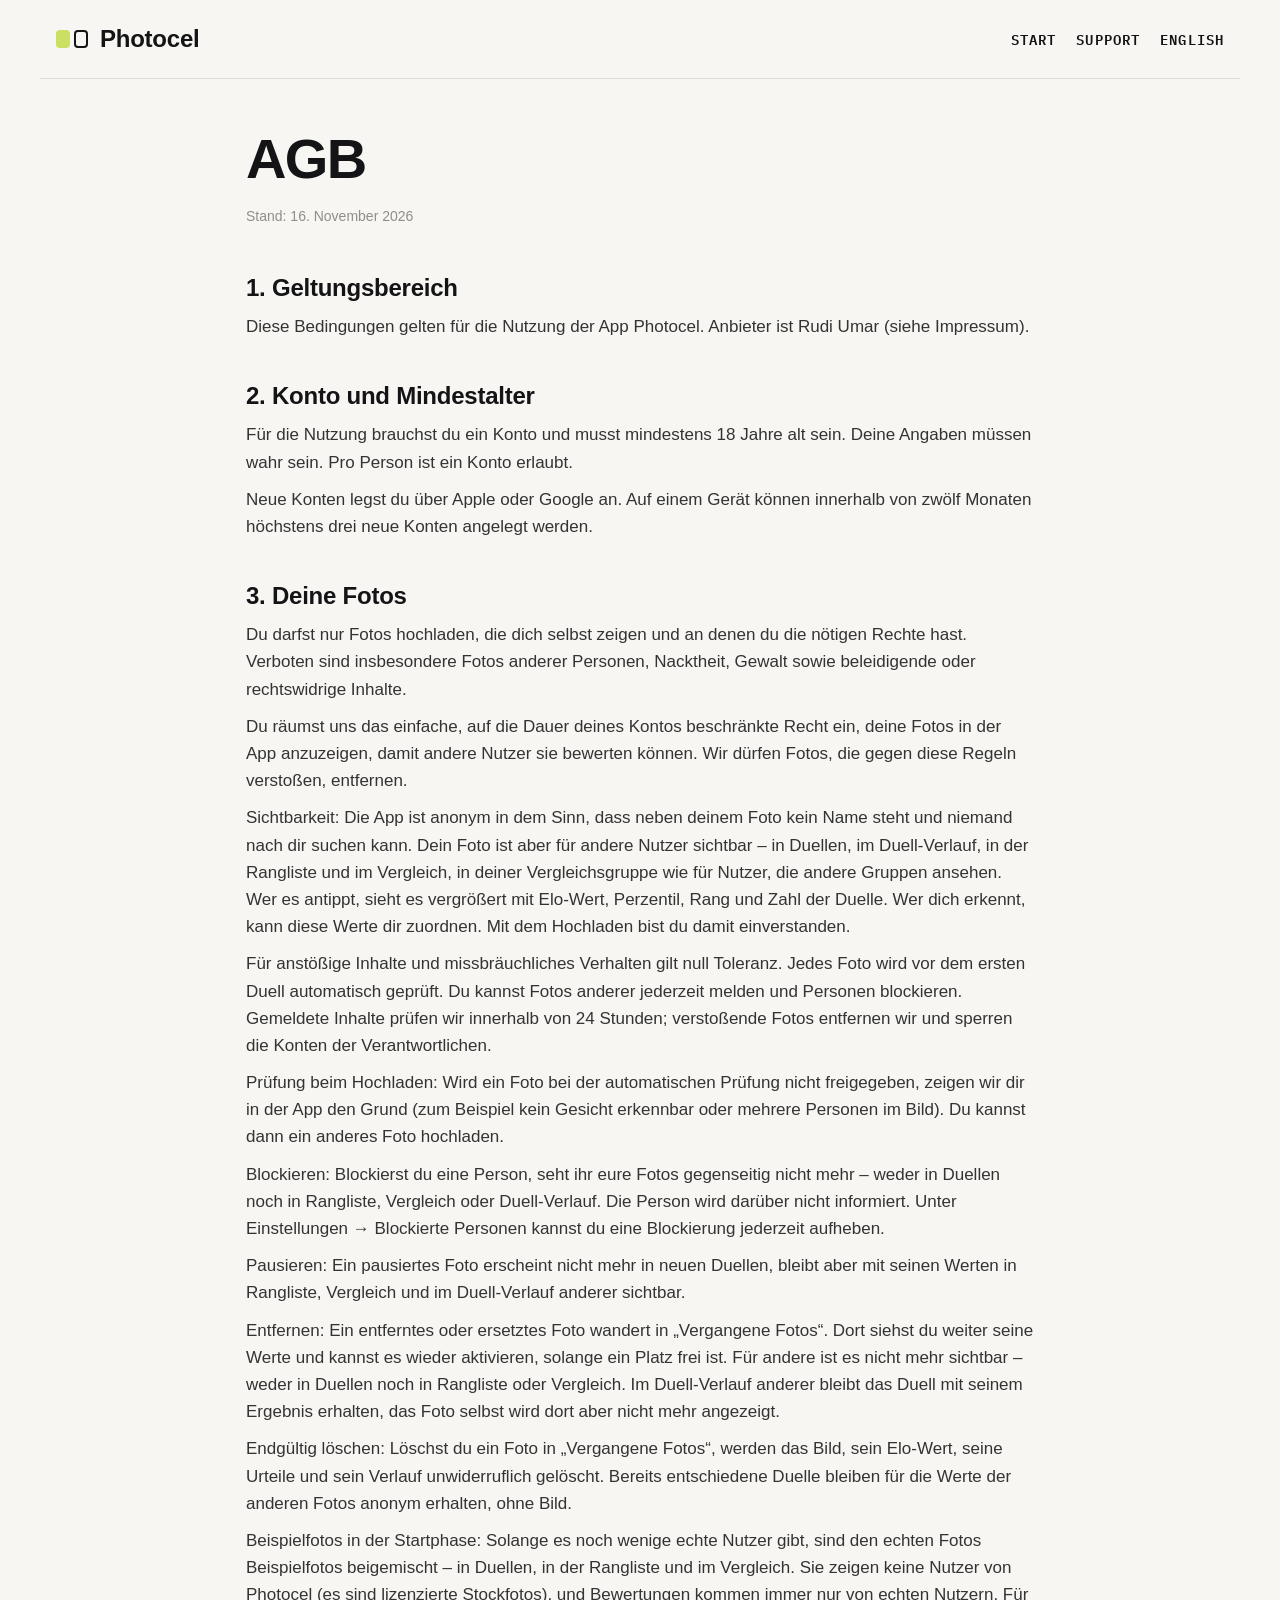
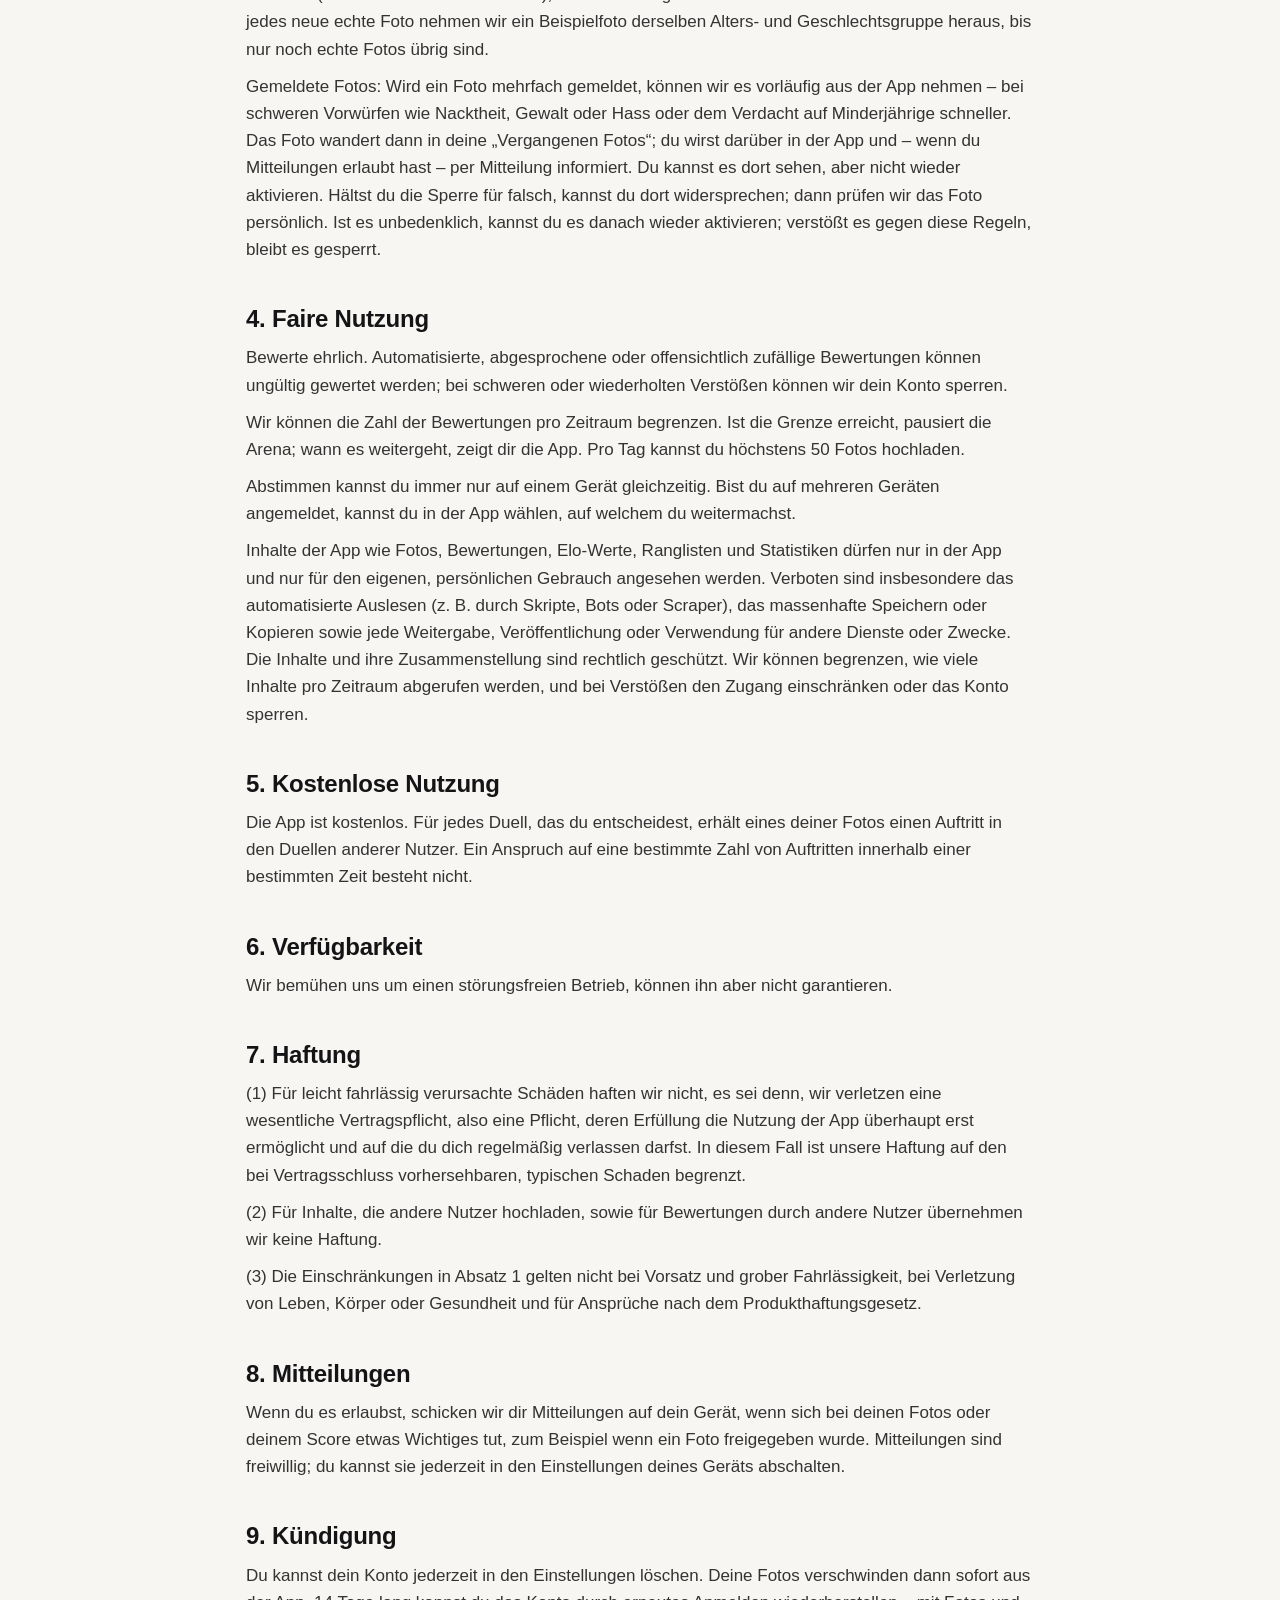
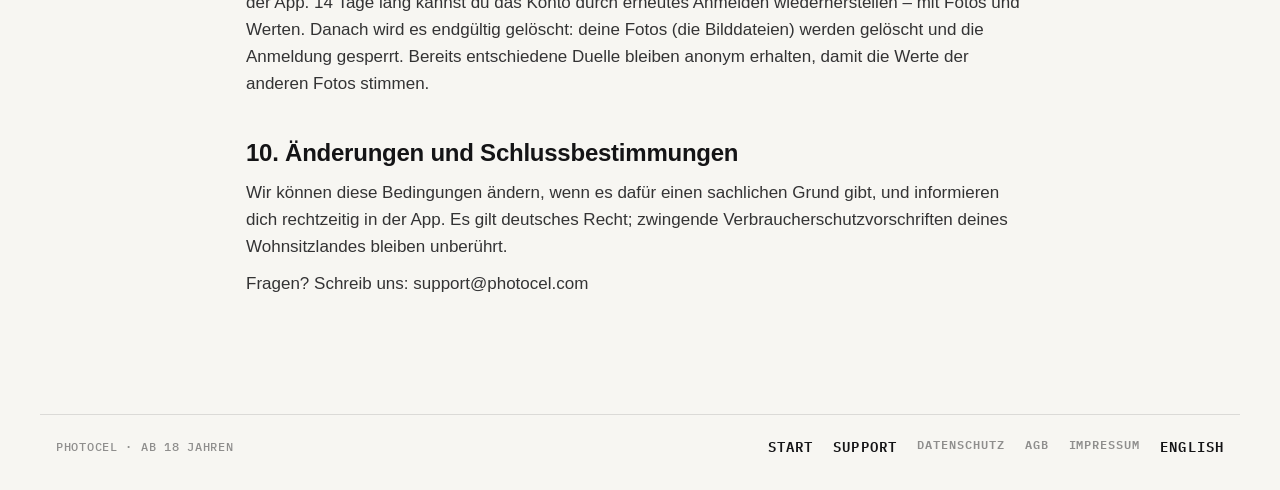
==== commit 437283bb: "Website public: password protection removed (no beta invite on the open site) Co-Authored-By: Claude" ====
--- a/agb.html
+++ b/agb.html
@@ -4,80 +4,30 @@
 <meta charset="utf-8">
 <meta name="viewport" content="width=device-width, initial-scale=1">
 <meta name="robots" content="noindex, nofollow">
-<title>Photocel</title>
-<style>
-:root{color-scheme:dark}
-html,body{height:100%;overflow:hidden;overscroll-behavior:none}
-body{margin:0;position:fixed;inset:0;display:flex;align-items:center;justify-content:center;background:#0c0c0e;color:#f2f1ee;font:15px/1.5 ui-monospace,Menlo,monospace;touch-action:none;-webkit-text-size-adjust:100%}
-form{width:min(320px,calc(100% - 32px));display:flex;flex-direction:column;gap:14px}
-form[hidden]{display:none}
-h1{margin:0;font-size:13px;letter-spacing:.28em}
-p{margin:0;color:rgba(242,241,238,.62);font-size:13px}
-input,button{font:inherit;font-size:16px;border-radius:8px;padding:12px 14px}
-input{background:#15151a;color:inherit;border:1px solid rgba(242,241,238,.12)}
-input{font-family:-apple-system,BlinkMacSystemFont,"Segoe UI",Roboto,sans-serif;letter-spacing:.18em}
-input::placeholder{letter-spacing:normal;font-family:inherit}
-input:focus{outline:none;border-color:#cbdf62}
-button{background:#cbdf62;color:#0c0c0e;border:0;font-weight:700;cursor:pointer}
-button:disabled{opacity:.6}
-.error{color:#ff8a7a}
-</style>
+<title>AGB · Photocel</title>
+<link rel="stylesheet" href="style.css">
 </head>
-<body>
-<form hidden>
-<h1>PHOTOCEL</h1>
-<p>Diese Seite ist noch nicht öffentlich.</p>
-<input type="password" autocomplete="current-password" placeholder="Passwort" aria-label="Passwort" required>
-<p class="error" hidden>Das Passwort stimmt nicht.</p>
-<button>Öffnen</button>
-</form>
-<script>
-(async () => {
-  const c = {"salt":"SucMGDlSWQB7zpk3cnuxWA==","iterations":600000,"iv":"+EVb/vUPXq854LXm","data":"dAkzkp85bI4VYkE1cXUuX4RYfFrkRB3ilbDhwEZizAtme8Izh8FTyzbbwHY1tezxRBGndwU3Tqo9kalysCtlNvO6yjLTIzkx/HfKdR76DPjiWwfiNzDAzlfKAHQK8GMt89b7P0/D6h46bMiQaolNRWgO2Lb7Q4tlslinEYYSsl6ucNCbDpmjWXTsCUxLhYImXHf9JxpuAig9WBKpV1uzFxNqJyajAdpQieKFgnYniVpywySStG4upCO1CKIl849bojDbrWxL3wQtuytnxEvKJk8wY3xyMBnL9uFvqzUkT/OOb12n4BYRh0kDw44fgX1DfEuuoHo/KT6ohFDLPxcPzB9ZOmZqWjKItKMeJiDh32zvIpIu+eFZGLlAKEsrgHc94kcx67lZzFwZEprbO9LRgXhuUk6t8+q8lJPw3un9MeW1xLC3ctIow7rS7ewocMqka1fIdY03sgWS/j8mmehoG9TKWv1IMOCuPRFBkYyBD1z4iz1xicitR37Ilc4t2fBvgesIzJYjdtymM+Zhld/+VDyr06amAlO57heFsxjB3QiRA7o/m5zkM2P5LEpsMYki/pnoMjk/n4MJzIDHFyjvhbSMmDFkWVCGsfr93dEJ6E9P3XTnPbcE7YMXNRHmgvBuyUyqc4Bx8L4cDbZmFN5vzFGA3+8UaxdOeH/PEhlXpDN+M77ugprWFaoaiBSzmyRfZKCNcjl4GQFppKKUg4CUsHwYZ3iucy4KgtZwejXWfmxHaDxy2ft0TXBhOTbe4Qvr7nhN2lMgnqRmzX+ukOE8ezucK4J9mvIICYLRqRifYOfsGo64gQlLWVWvf/QBcllPGKRnbLHCyBz55pA27x0xPH82gsspWgFVyvdi5VPcT66yVuToTUkDCTKRSKakjPBA85f4dEBcnwzwKlMeWyq8iec/uKIyQNfVF/r3aa+Y9k8gCi1i39HU+42i2BbwZrb7UBo7+vrKJf+tGtFLNzYXvtVo1/50cFxl5ZyUQzbWElZyU2U/TfBLsIXVGGl8e5xHHbBrgmZa9GdK81QJTU/[base64]/73gmtFpS9yhSfmuyJKYhQGZfCKNliuu27ZYpM3t5geowsVKpdMAPLTWYBr5edYzpySYV6BIIpRsJwP2MCF0PmUTn8ZfSKwCL8mzvpf6VTaKVccE3EvlvS93cAg+EISjsB7Pd1Bw1FIoz4RK8O3b5ixaErMYaDJoCZo064Jp+wz5q/28LCfFFLPoWiCtMySTNZFdPuVMWxSzNrj1iqd3iacJmQirndR0JimiG0dT/x0JhKErKm93yfem61gVRKEeuBwguSuj0ZO638vEFMz3bZ2LYQibyVQNfOMEEDF89thfa/M0LIdPoh/lgMzXl1g2DCB+IdJIrbD6dQLm6QNNDtmozTrme1gaiWuz/91mLK4y9vRQFNcc7eOl4yj7xCPULgrp6igT5vW4gVntfl/ObTDC3573APrKsmy7Yk01+H2jRJ4rMRgxfTn87yOi8GprSnc3JUAp5kEQATsdpFHhTfiVnzfSg0acBsLqK+oFNMo0PZ/dG6VunOSEugzjkEV03QVKhpo/HVpKW6/YexBU5JQAWJQd4u353jtEwchPsf4K2mc/FP9Rbjd+mb6A04TQsE4YcN0oLOduSJ+K5vFwqc6oia4a7qqFN9fpdP2ekKb0a4tB7eIB2aoLyuJG+bgaTyPNwdhAxiY10MODVqhVofzHVhaT9g2vYdSUqPANwKQ07t/qw2f65rWBzxfWaqq0gOlpAKXc0ulcEQE3pMG8LMvd5djnKkacbqAlW3jBSQMvCQIvN1goTM5TpmIZ5mLEWRNiAelNG9xt81VDp5/HZ1KAV5vLtLUOEwO0SfHwzy+lkV0YrL1MBQ66Jx7+QD0HoYgIf9v6ApLKBWXPIkqbbhl+cZVsVd/eI7rksCgDyr2Q3mowDUfOPe2Apv5VZcoFfyQcbEb+vr0stz++bmzWe7EtvWZYn8hzCzJDOKcIPnn0LHhnaScIAXF6NKf1icVe0YusyrRSCoN3PEJpvc3+8DycgVsBL3w/LnJrloIVf2X7NokmZk7MbDPGA6wbHRcfARlRaXMNhzVEsRhfZ+4KvrXWV1zoKSmQunWHNayUMkeYqqsmg6/LPoIIAoH+mFjAci99LNnzwKwiRXYBB0gfSzGaMwdanGUhnnsgB0VtogIl/+gebVCI+8CaAITW6bnVB7ck2gO4C/[base64]/69Za21MCUIS9C0/OnHqMEBe3FoXeuR/yErHwPULLHgm4H/FkaMgL4Y394drXyJCsNDbJ/Cjsy9HKMgl4Rj9rhJ9sLiy7ZjUFfcblOMTNHgxa7fiHpksi4JKQrl4+VB0SXdj/JgTyqqAztRcc1wmc66lFylDbSh5ta3CcNjqFBPivVAIASDl2o8JO/Mwbv+jiOu2QYJgyDlI4n9XNDmSViEdUkR0RCY/GfRMXXwhbcZUO4uAIENJrtqx6lrKEb+lGO5fNhX8mkSgoRlrD/r5Y5s2vV3kH6lxUOct+KDkuJSoJ1DmGXcpKVFmgyAW7tjkjL6dmk4vkgs7/3jnDNcGub2sy9Wt5tLisGoYd+vFZEFzckYBk2uaG6+5eGMtENBQ+6axsm9XCNiEzpyc9sAuvDfiFnCLA4gAe7jHYmZCB+ar0oN20EhkYWrEpCUCGgzLW28GwcO3mwA05wZCQ6maGGuViP9S4ZaMKP/+wP5/SQmfIq4VqPlMP1iOQfWlaZPHG2pTTwedssbISZQ3dHi6q6v9OjdQh99KGxlWazAiag4boELE4DTzrJKaKCfJMrh2iX/FuZsTx78lCTxus9bOe8XJgl8oz9vhzgv7Or2u6AsKKA/AZatzX3DCdijI6EgABSGVc0wKfLS9aX6Fmoy64Xe7P4EVrky37ozlRYzzNdLH/siCL2srsV6t/9yTyhyL4ADYT2fjyVlo8dzEYbsaQt8I/Iy327QG8dcixxhV09wIXC/sdOyIymJxKoqX0JZS5E6MVFGw8ATzoDol8chvcT/j6/x4yxE7HDa+FCKCjnED3PS/8Rto1dh7XFXyiToBNGn7Zov9MhFQrNDmL7j7NmWVMp5t19td0GhY5fiZ9q17VJ3U+rZqWd/9q7ZrhyNVOXnZ9hu85PColVzJjLRoav1WzqiFv5Yw0XKa0heloPDaCnY8X7QC3jyub1Xkop7CF7knS8mGwc5OXPjlRGsB/BilyRiyUQjOOi0BMuIbgl94EhxPHpLU38/3WdQspF9p/M6dJAOKLRjRGUICt6Ge0rfRH/s6k24J1WzPOZxLmllhUyxfJ6XL4nU7LBw6L98+GPytfkOIa68CUieBW8GX5IhnaK60542mln3jtPvyYF9oQfu39QbxYq5YZvmn3uZCR7kIdCYiriEqJ2M0DBCNQTBncPC6bqePfoVyohzDnElCgktgoA3it5Q24CPZpp+QI4pWCwgk79f8s/Rfn8u6g9G90Nxndaw/MjgrjdyZNZ5hKhS77Vc6byMZr6Y3vEmHYWJ0EuUjJrsTUo80PAKTRXmAEjOjte+gfbbe4R7LVtpxSj53HtDBPj6Ux8ZtuzgLeqns7rjfbDQGUaaRz9OPy6IjlGPwkQzRnaKOH97DDv+sKdx0iMJmIoBaxj56JobG1ET8pYf8E8TMJblup/Nib01EzSnWb+DXzZeyP1c/nEMOXyQOUFPYKRKvf/dlxgIZ8U6jLLVE3YDoUNuiTp/hduzGluYifB3c3rTEmLf/7aYKo/NwGmyngIENE4Bq6eGWzeEm7oQo5hGtqMetE82DkbdseCLYmTcjXTW1h6eiDFnOJ8oN4UGLIe1Y5xFU5wMaiC7HqXQpMNesK+xmvxOWFnCZodqU0zNUD98VOKaQqNQt97iGmxfdwyN7nlJz/sdJrGb7MhFwB8cAjrFOAtVUYvOY5ZFioaHLO4UFXHfjSoz71RgH+jweeLUl/LBY9wtUKQJQ5oNTJm2tZrwSEwOSVb264LFWaYE1JZEzeUAvMa38SKH9M78lnE4SdhqVDptCu6Dz1XgJBseFmDD2Q7Bdy0/BFRcIVvycI3aHIv/IX0D5Yc3GkGjVppYBYzsMC/q8JeIzD9XQw7ImUW0y9E4e8F6iqRMhZd4Fopc4gc18jO9wGvscAnVqEEkwvFjH5eHVIvuzCFkl9q7Y9uODmkaTbT+Q30KXVdPVlGWt4tFuKDtWekrMMFmTsP5QixShncceCHQV6PyeypK5x+QsJHWPmx9S7+H03b4ZL3PgKKt34OqbEJN6jGv6SC3/R9hM2dTRmKiqKl+OTUcHzxk1n9VgTp+CtRy0dyf+bBDcSrzcF/[base64]/sxocOTU4GNquBhfsLLJQamD9v8ow6YDivALZFDNlT3gSKtcRxFSKsJqw0ADpWgiBjS18cWJiFQUHCR7mswwOXZlq0Od+J9pxM3HYyXqVtkaTul4OKaJVBSrA12jpHlzMSUt5/fr7HTHDfL9x0tQv41HhqZTHBM+at/b4kzTzNbrDDrgaFRND1knGFn8imEgwIMfUoyCMzson5PzI8lVwQOaQKRJQmXlPJFXxA82iQC1V3Oj5JtOMEENlv+qV/d0Ds/8/CPVRYPrK7ydxiYrj0M1tYyZD4E6tahE3nI3LXyvfM4Kf9iznNiYB4JeihfxYRvRnB0Sd5sp4ljBDHJpxT21kQesHqXzYb2EchNiRz/yfrqUmSa5E0r3EMgJjrHTa3NqOywRnrqRWPdnFkejDsYPHb05rApQyYY51BSV3GpXa+HEFl297HN1s4fWrIVCw3zaN23hHizsp+ZRhHOVQKCKvoW+5Jt+ibUf6npjegSNAs4UCF+PvrM/iAyfg6h/dJfQm2G/3gQ44VzxIs3rvGro1cPMpYenZDSyLOC/alTD733RfZY9EIqeiLhFgUlrLgPrMEpE59k/cPAoMRbjocmTMDv8X/F/tJXJqqJDdFfk080iH+2ngFdBUWNK8ZtMuASeImZ/64glmRBuu5+F4vs/+h1gBq3I4gohLImKIzBcPFJKy+RGqL2zcOdmwknK2Xev2+62tamls0X8u/NGSWDW8EBjgNtlAviAIObhUNXer3spbN1ArNCpivCmnDUqckjVXBeTclG5oxntJ/zhtSl2yO2r3iZp1VyITry3wwszdYOg0+bkEnj3n+4hGfoY8hQmT1SJPevxdEeuFiKGfDD+jI0xrz03DiQgpQQiAe4ZapNsaqQ2p/RZzb5G8PkHTdYDsT5zKZG71jQIiAuf8p7ImVyb6lYoLImRF10QcRU5iswLzaoLi1DmxqZUQQGzpXRcM+qJu3LoKGg9Dk2WbidEUf1oO/RHTVVnS/4nKMpx8pb7hcZZ61B397ruddZWnTDYopPwMebcSdzYismaEXLdFa9jy5a+SuZ0/k3LTYTsqRa2UtwxyXHLHtE4zN6WbvLfh1ry//0E9zK2EtHpFiVgu6uNaB1Mrr3FX6JxDJSIljh+TWudmThiFXVSU+tnKRUxN/z4FCu/eHQskszh6i5gk8s4LX9x4Pp8CajAclY1jpQiv6+XRqaLUuvibi/ZucWq+4vV0YlVxn1kYi20z5sfg/NRdDvIuzg9Sk8+yX/qzNJh5MIckK7wci6Hw3tTC97xwgluZS9QT+ijZKYhylxPUHAlb/qMoTxantnCXX9ynBesvUZffuNWEydfR53ayrYUByDVhJYA+kNZJNYDI/ZDdlRSfgrpJ3cRgpZKQIOqg3DSDidA4c8FfTUhLsoqTH6oO8iMxh1hnCQDb5edEhEFIN/Q+Cl4WjzNtFLfdKBq01knddvstCDfinCJm1xo+tZhUJHfo5YeL/4mO8F3fJiIZfvkjVHcBhUStCGB8ylYYQ+3HQiFnZ/sEFxETS8iG0Tv0v748FSW79BU+ar+TSRbmVZ6MXlnRKG9msJ5XDwRpYnx2CE+UTTSwSiUgClF2vxFArKExgrQ7rvvBNC9CfpTJzohiruqMLaFWopmpdDWavaYb2dnbDx70TuyMIOeefv/vR8TxW486h8IsitRgH0QPilEujhXVaQxDLY5X7THHqZz8JM3pIajsVKp3HSEq358ksNaqoETYBKFqywfzf+aB4tTGFHn2vQaImBVK6/TB1ts/hlawiPIt3P9oVR8HwDDMJeG5rpKvmhQHCel49K1p7ZsqK2jA1bWmMGB5nXWWQz0dWl0u9k1TM8gi7TtWZLc/baHHtqf4wwQF+BaIOB2FxjruizIpMryUf7T9AMmrFf5/[base64]/xG7iJ4oLMznbVFFjisv7D2FXiF3ZFu9eFU3/0DaB4kU8eLsSocZQBeBXMD0cbQqXCgl/rAyFFVaegk7Mo8cCChLOgm6Rs2PLJ3bQdnO8JTacCycT1kHG8NjfB5qdWwShLVtc8gDPmOHLLh6Or0zGL50LfyLlukCRnXNM13DMDsCl0cTmLEz0sUlF4KfbtiTmeVbNTXJnQEOGUymdAaNJlG3bfTAdemfZEG7nI/ftxiyqf6ancInuEuGGW5HW3FN80eQvNOKumC6PuOuWx4aBKlqMWbnmERLcMKli5INf+akiGsgzbjjJQayAbTN3549z3rAq6T1N13wRsgN38lRrrJ/ZSV4U0h6VVvM2j/IR+NG5tytmaEF9+eVF7FAz36frP3l31DY0yjSsLzqD2uQ8uLTxAwqWaqlbFIm4yABClGql1DPcej6Vbc/FJ/vEKFYTs3gxK7YD/F9LyR1AagD041XONRmtRID9ZOsy0TgxsWclk9oHyYSwPa9KZeoB7rGVY00vO4VRFDozNNSAjL9D42O69JQWNLDH/cK0ahGyQjf8Dw9FFvZeVjY4D3Jl5pB8zi8Cht/vRlXMQEaTM54juPd1SJSX+czpPKYbPZmYdy//iEJNTnruWSnWR/a41yMiaMPy8HMdASRav+sLBbvE8UN4FAX3C9wvfgHK6tSZ88sV7MLvcYFRoWAiTuLqFQUThIHUhU/7FoBWLm1mUWEwHidSjIo+kW9EgTsdE3OiGxWdtfkmzvOrBYBPMqrsBMNPi5gT4eQh5LImrtKKI6iiwyaXL3dzuFB9ZjXsSGTmNqaPQd4UyJU/FkY6sKwKCKCXnTXAtWen3QRc5vP1bYFmJB/zGL/IjAXeB1ghbI9UQYfL1lFL07xuvG+fefqxAh5EQK05gL3Xs3ClhdWFEYon9qcR/kBTVhZxB3fCaoD4gWT2lAbEjyIPt9et63zksr/RH+B6f/HQjEkwYjl7ISHepjQg9hRu1MDiWVdDpK9czfRPHDNDO3e1lQwluTRjdC8YOuj8XWBF9L4y3d9wVGsVmDHtKGJFLc83krjPk/twWP1bxjQPZ4JEN2NDNX/ueF3TZw6qWHxIUcSPWH6DkA7SQ0aSLpQFxpeb725lOHm1YhH1x0gikbXQF7i1fwKgfDMo1JxvcUwVwtEnyM4KSHtnnhMcIDUaA8MKq2Xu+KMjRguEV6x/TLm8XKC+Z6/nGD0KWhyDHmbA98RA2xWDDgt+Vlpw+g7QrXNgd7hvRYhJ2ujug588ykL1Q6Ttf5iKX/1UEFtiiDBlq4IOgmqM/PMDRqPFZJWBxiQWDVroTCO+23qM6S6c3O0wiMvx2UCRa5PVAvCFGn2doKNsUxJSKxDRe089sp4TgElS4dF5zytYqVdDkbv62JhSAlvvcvJO65Be5VSvQJDFDHbnN0taU/KIaw5A4F79P4998rEV7ZV/[base64]/ss7kS6vJkOCh65yEmtTXFlj7Rw95looyozVC/vbB/abbC1yB9QpjMsA7bxavODDYgb+5kqBQIPQmYK6LBbSgt9MpP7IftI8SzhF4HUKxc+eNP39N8V9bxq6PYksSVXkr8y+3a2FJ4aJoW/kJ5fOOEDcR2Gv3tyxdQxnC05zWasWdgUm6vDWS7yBSWTGs7C3NYukvsNeiS6/PedBLUQjlQoQvp6Xl8gE0rr19+FUCgVC9oCatXzQvp5IiVM4Xhz0tQ0HAPiWNKAr+Qf0ZNiF5picXWphMmIEl0Y32pa0El48sptqeb0QLnpL3wVm1qFmBt/HBpW2GpfvGOmoVToCLYDsGR17u2gEnbWBh/+JMGnqfE7LRq2FZh5/qhzMQkD/ed8vhqjqAH1XN2QulROphL/cacON4e1Gbx/0RLHGP9oNWLWJyYZT+J+ytir4AdqSFPfgPZUWUpV6Km+QAP5IA0B6cqbmi5vjf4HrybnwVY9/rgaSlrLmS4+MEtV0RgtEMbG7/BQZ7K+qUJTRODfc92LfRg+LtKy96LWPLYmX6AT1JPGpVRlxb7O8vFSL5Z20Mq497a6Zh1Nxs48tbexNETpe1lHrfuYwW1xRUA7FUw1hafHYKDCZjM31UtTKM7VCrc0y2wbef0DCBkVwrsF8mHd2g5N/UPFK2iQVczaME5wJ4N0GaeXcLgMYje1UiIi3o+30R8Hk5sXp8RwmrYUjFLwYWFo0z1jTnxFjo0VctmNhqJoKDh4OuFIPp14pNOSr85hQgLDC82HhBfXj2l/OgI5I4+f5ud1AZmNkV0+60ojXHF+mFQDypwODOY8BqoDriucmtmuvZm7HDkn0F5OtCVFyfdXyOmQ3TyRstnMTtaTZWnk5VTV1Xs54IfZQqZThZh0LO+rwqXQlpzhZs+HQeBk2RQKRYlF8kuir/eRbQOnXLCyhFJsXIk5UwA6FAF/QYVCV2tZs2x7GrUJIOBYt8eDlSnDSQPIQ/8IUOTcQupgqEtUM65/7k1Atqb9gEvVYaq09bf7pTDtLslK260WaIajOcAyLeqwhDmLXcksnsIxYUN0g6RL0w0IjedlPms8oX7cW4z/l3kmGriCBqXxYBE9JtiT1wQvaF+N7Doj5vOje5CNmD4fOrlHHjaye+iVOV1Yg1bM77vlZjCG1xgEzQhET4q63tZX9ua0xy4S2ZGVY7ZTaA9R/DDaM8yoAGYbH3cBk6QQFdsRJ48HH59ap1GDWzoOPeAOf+JoiB/6ADnN0I1GC2tQfe9iNzV/U+s2GqGIt6OUZaCY9IJsYHb6GdoW8HtWBGQK9MaCA2m+OkUvdNYbhcrQfDRxQeX+g+fu0eKTjPLvfk3oe6gwguRLS0HMy6Br4BxYtIvD66hAhkYXwFCpJO52tKdH4tJd5syk3Fm2D+PiGpfQbme29YgGcX/phFqC5vJLkOEadkuNoAj7o3dmK08/dPeJqy/El0cMYiJWfiI5UNV6OKN3iweXo0rouEw1VgTGoaS1GOUoq7lpzngdK2FTQaHTeWU4r7Nbqw2iZ4pg6P3zWS2+2sfvm5B+Jw/FJykZdM6wQ1ZoEPYwQq95ANS9+hxNm07L5w0zSucTSevYaBJc7vn5vxg9f1isdg761YjaPkb0Z52pUcwN/KqVe4YGHLpwGilOZlgCP/gcF9fWqUoUkxuEJ0l4sdlTXjTSaPDYa0Pv2bIM3HLfUD+NU4xl0V79vUWByKUMX4WDNWXiBOiLF+i6Cb2qLlSd3Jw8xLQOZ1Fon00kO5J9lT/+zD41xWfAwlwJK9ydwEhMYDdQJW2GZLZTOGqOPjqyW5c4Tki5LBaPWfEuxqAE8twBkBQUHkvbsDHwBsC4kvXWGMuIJ0Drg1w/Z+U66FVN6gMFiA2C9N3tg5x4TnhHWlYbS44mE3BFULTEFbj9kJJFXabSRIRef2UT50NRvwNPSiiLm17IBv7vhs4pb4mha/WHzGD/PK1ZnS+sOeAaz8DqhSEwd2HR0cMaxpgd9YrNUtWXa+s6spoQLLsqNnyi7PnmkT4ccjW9wmLPtznv2E/DGil1p6nsZlPV8bbqQSi0z5JkubQyaUMUlQT9bYFdcay8KQaONKUE/b2CO3CdJ8QBcS39c/elxqEATR5y6BpHOOCjBN0uDZkV9B1AXPcRUuAcSR11/dZa/tzF9Z1ytOetaJwQvKrns9ioUFXyJUR86mOjAUi71xVZAf3pbEYV1nnzQCTHxHCBWMRyu9vhCwvnQmBzXdiG7pibS4HZdrIGA56xNMdeH4WQf41gKulFQw1SgIgQU/CGK51NZr+b0HFa271LjOSCMQ9QSujW/3FxcDpMVVtPTHLwk+W9P+mXwLw1mZKFWh/KigsEMYoCT4Z8SnpzfRTdcd6BN1ijnkRF60lde+Xtxv2CzAPq4CKE+QocYyc+Slrk2U0XDwVM3rg4x4oBDzX41uxIzIsopWIM8RvFHmWiWuh3TcXkbxxErpuptkv6QchiIulfDSL0uVj7ak11gtsiIGZsE/9xJWAqODWVJCXFWomWpAOQuizu6VG5+z3k1PDeT/dqtR2bnLijOEjfoaGRGNU2pmEqjFiiCqx5XVardvlZU2lm5oJTCkCmEyFlP0Cdux8vR3Gjb9ATZTjllkbDibRKTim8xUOX0q1sA6f2IzBWOT9LOcguZUPXYq4Xq39RpfO120c1SBVHTwm64cOcDXtRm9hrtRITgx0OWdUjxXQgpJZ3q/KyTW1oCivy3i57MZwE/ovgHvqW9+O7Z4iKbHQX8Q7/ThplGheWPNExkeS5qlPyFVSNBidDzQ8MzOk16IZzVK2qxxE/LTHrJwdKzTyXDfJ/yZd3UxMCv+wVTQYoTzSLpKStqw78Z7mkF/a79qWOSDwaZKFU0sZWetc4KRNkKs83kN3lwPfYJgT59DunXX2STJ1Webbs3Li51VOhztsfqCl4+nHEkThMe9n9zJDjWJXJE6pmypNsq9sXpS026I46b6hZMA7yxEcbndRR14GX+UUgLb+YqcP5NjWYwNYiluu8xf119XmxnV/1nTUK38xgtBDXrPEG4gXE7/rvYSEBPWHVV7u8o4wQrc01J34OSo4ougK8xaSlhwFwcCDYtuPFpe3SSZFWL3q43W1iCPmJuo1TBUHnSArI/9awuzBhFY4evLNRUngkss+eaO4II93vh0IBJvi4Lv4sZkkxD/aJRL065WPHs07DbaS9Kz9AH5k+RIYkXzgPIE8/gwnWyWeL+I9iSqbJcp8eHJVObfPR2hduN9DSY2EHjt+CdUCfiZr82EM8LexszXRUQgkrROe8n/aDXdwwvUIXbP6mAu6YVX2HHU+5u+TKGlFHU8Qf0kXYqN/YkmdygVpSs+e+HCU58l2etRBZ2ZEB2s2kEXjNa2iixExSyLMk/s4w5tlTJSajWu6SvWsEUMjirAJ/pCnRmY8na0WaN/5P9jVGNqHcxWu3LI6OHUq3WO5Y9n7ZC/uo4gNkOJ3aTFAgPfiPtPT/1Tg/P3rteqceR1uCQ69pNABLvQIckfoxDQWt1XRCDs0QKRWU+2iuZnzoGLf1BkZ4SU60IjUA7pmdtcZaQIGhLMNzb83a0VLE0I1IlgbOzjfM1R9xDmrlTrbfHW2Jg67O6o3qdVRrQvNrYddYfBkM6mj00h71BiKeZyvRJSxx3b/iqyldAHr1g7od89UcHA23fj+FPecHe4zOx1fuCtujZrFJ1jhgo9t1oYECN+ecyqQVuFm2w4yDFMYcT9rHxvtCvZM5ITocWwOXaXbHoaUhbzxQ5ULFOrpTnGWphAJNfDMwhbtIfyfIwAujX3gvZ/X8y+0UHq6e+DRVT2OgMwYMTK9DWHd0diokUrubZx2DLfrw9AGNt7vLM14fwN2cQvSAuBydQpoK++90rgVY8237ZNH8lMZSBxY5AHDp1ZPi4F50pjmIQRseKmuMm4TOt8VNu3XOPR+AhE8OIMjUoOBFvl/Wfws1RrVpoAW1dra9kIVFAzS3Uv7v2Lj6rxyPxIQqf7bqlVHDy7ha13CPHltkqbGn2+mgElfq5nn71ZZlDk59FmLTHIYz0Ud71gSUPb3mB2xDcZoJDirI+C3maHA/p/jGZtwJZYuk55SxxlfVEWY0IvfDR8jp8z9YXPM+BZJtTnAzeBJD0yKCm5TeGEZ9K2MfrRDXyIeSdZAKMgW/4WCd6NcfZbu4fdnp+ibucSm50G1KDmdB9HvdA8GMoWiZz4LVO3fT2R46G18h50Gwqh+ZK/rMnWRggTSV48LY/NlYACYz29sNLwG/gpozHwu0QRhALfa73c+mfOIbOM9ytLgMVfy0QEmGtSD2DECib4XWUhLxX6Mf30Jola/jG2ZTkgaZRYjWT3FlTrBOQKM/XX0eoGvDNPJwPMsargJZFzfzfuG8G2fAG2jlbLnsFKwTs+XJUC/[base64]/9f7wBoA3Y36r0xxvxunuiZHOxtZ+T7sAPfdfLpqIcNXazGbTfEIPAVcPtc+i0XXMxqqzJBViHEIDJ7G3UcQsULer/CKGIQ1UIqGew3+TJ0Wpj/rcDDv6wOO6OvrNmZEi480N+5B5Yqk/YX7Ci/RBT7+kV24EBibDxu9WmvovusZwH0DbEu1YbRQXaaJK2fP0zPtpXcmYl2ugU3JzV9ny5sBZ7lKG+nCpJlDKf38uaYzjPzcOlQ6MbzKAriOchuIl1M5sBCxljrc/I4fCBON0CigKCY5Cp5qE2bcQ7/QVx6JCxrzvhGwwIOyPtCC5LW5jxraR9C3X1uFQHBTBsmZ8JDrLnA6EdsF+YbGWDC8knpgUenJjsPT+pYqTzKVWvA3mLqTLYWEwTdGArv4UOLOon5GFmwJP4GBFwAtktn+ofGUtBD+ABO9DBrVQzqqVryukTFtorC5jAX0c4AKWmw/k6feRcCy4CiCTOxHToyAXcllji8d0svtfk6yYsdqmpbU6f3gCXUaxRb8KKkKBd/dMHppDriV5aCjPnIfrMcVA4fNVB+39dSO7gMGdoZtmSlKIPLtqOhNqaonPm6PS91RQYLOqtzqDE6JWRiri/GOU+Ll8IWaPFLs8K6Xv5MJCwWxdtcQpYGfGKzs5lfkxEHBYjUy0BKfrc4RKZv2x1HnSjh3Gi+nbqnUntc0GLdUnbrXVjmCfbVizs2ykzjp5r7AQ62HOb3Hteg+d+l2/z505BEpeejxTVC5kTiIOT2DaXGBx9yQPT6ARiM+IbVboFH53h3PIsDaSJsDAgCQsDEsKgfl4ScZLYmyuCtuDfh80rgMncqlzW+BGJYb6zTOP9MghiT32g7f6Ga8gW2q2uvuWBax4DcliSCgA/y5BNCf7BYmVDIlwxlRiGEaE+mx3YUTSm8zJdOoI1Fa7Wp1lgIlAJNOlX4hqau6pbYrkAfQQr7f1d9rjXPd4FNpHFGh4IzKwGtYPG4eFPj77NPFg41ylmxL5hB64IJ0vDgS7YAxQB901Xgk1geTAfJblfFvF7FkBZ1zLWR59IJbyTUCnhf+jecVvpwjLLiEv/tyU6acoWdtCQ9K27UrDQ/BlTjXpie/lpN4HPMkgUfm1ewNtGeFAWFwsHvKEhmwL+Yx0rkxIBERjFSH+n+QmJRZUJl+Q1hiJn36uzfEohzvfaFjfuH1SMVxqZhb9kwQeMyOv+iRVOtdxLDnqruspWSBDghR0VBNGFN0/SimXplX3GXmux8msnfPVqcJ65YQ6cKX5f1odyqiGgrvWpEzr6jooe/EPtZfR4VEfmEK7nhbz3hRwS7lNp4z8aENKKCLAZJwVqDh8cfvXqOwnY8oBLMl8e4u7N09lKcmYps8RO2p6h0RiYes0Fy4EOxUFtQYuhgVC+BYbigEphrul11FmGFmnid+mEMEKQ49thL5vKAlRA7BvRB6D2IoLE3PB7GUGa/mslWfZPYhZyMiR8snv9qRNu2gWS/Y9qdgvNMDiD7MWwM8z04hNZ0iZoTx2QTIBEgo4FBHxqrRN1HZKa2TD+Uw040ixPsum0TKT8v1WVoifupUpmR+rDGPR8i8/qawXY67xcvg/6pqZt08AwMIAVtf+FIUk38W5Vj+fflJUjsyVNjmw/nqqAlpzNs6E96T1JSjDgMXCsSIrT63xJb4BsWqQ+ZlpIrTvNyCSRw7Av63QU+SY2AFXz8HbYzw8oMTxhgg3Zjl/0geLn+qnRsyYPWFt3W0g4WQpFwV+tBZgjBcAf3F3qMqs26eFx5Jd+X+Cie5BMVgS+saWlo9WN727pUtEGeRJ2gAcDoRazkOVuNJ8IOYp74xofBbmvVsc9kX2tnzaP8IGwKhkknSxi6QTohmAjHWlokbYMlsP/QJ1zofD3KId1ox5tzdRM/MHZvJBb+0uci8eGhSLcEkRsyz03jAxZIhlgqrsFAYiuCm9TX6Pbab5uxnvlmIEQYJnZh8368EScPOuU6U5yjxRwiOHIceY/S8K5eOGx2cHyoaqbUJmr8LfrMfA+ceSYu6FfNqJfcb6aFUJF4jlyhfHXntQQTsEqtmsqZB1aT58+v14AWqPl4npruILJeeKudAA156g80crQxUlxz5OYWYane/oksdjjYJ4TxpFV4yNA3Pcw+GID5YrDrWUpQ/SoHwHEZ45wmAbY6mOXvFMd28aVVksT3KzXB6UF2eUc4xv7KJsuwvq/nwvkdmdLb7JcQqdRwp/mVV8LtcJd/6TZD3ZQDBV8wVhFyDnybkgPUYeTTzZDocXNblluY2T0c+OtPwLLRW1M6twyksB8o8kNHedTqabJJf1/AvSAE39foeFBbz0UKnlIIa0PV1vNVz5RKL1g7Kgisq3N0sJxQ7Zhnl//i01BIUy9JgnIcmXg6LlU8+1kWDACgEbw3qFImFIJsXCWVu510B51s6UqxY/F1O22v7wWJ+W85LzcMf7ATnilcI3ggqbSWUSTcyo9jhy1vpS/QAFKkWMcRCD+iMfvrNNyD7i6QIyNjv6CUUlFklbm7Dt+exNH9uzDl+JqKq8y0QSEl8UxYRjpLswGZzq6Emiw3NP38g7nYk0BCc0VmRU8CNEE8KGSBNnFF/oEv+k802IsVuBSPb89uZQv22GOlyumM/mnNTKF/3d4z8/thgbyImXLkL5A+l6ygAow6vnnvxA5DCbQdMyU7+5Xun+Sdb+EJkjGrPT6gaOvyLCJJtH/tqt5hAJ4dlx07AKlnl9SBxdqz5Pzu15dZpmUThdd7U9NSZ+ipjUpemDPdyQHkYOpYhfxfCjzf3Fh0qpvIawihw31MCteRaVWhgA3Y1LpvygT05WNMv2uR/po9CdwfoNWtqg9qkwyzE7mfVyyFlSnZTJuo1FLbKAc5dx/POjS/00wfn1OR6v6dgH6lSzhKbNVA9nr2d4/ywl53nUsAPHoqnHuTcxRP5DPFDFPWvWq9StPwvONA7Us3GtM5HWMnjheZJrXTrgSdpbfTyQC5FVYNmgF8bxXDEOZ9Oj6uXmWGmrJm721stlDhzd5H9T+Y/bRBuzeZYZ+FVSR9/mzKO6wCLhhyuMoxqgXfl8Y8YT8Ji9tqNffeIivaUsvCNbUgA/JyHD2uZvEpMG+lCz3QuOzSjqfyR5ZjOZU8CpjHGlEfnrDLme84+MK3KkJgt1/VtY5khUsYdNx8JU2I/03CXKsbI00gUmV1JjQNAXwlJwWwlVC7iNudqaSit1yEDxgkmDH2XLKLAPfVIYaX9cEQYRwaAl2oVjbw/eca/[base64]/xAOzAaOtlaxF9wdqP6oxDs/tnTggwgK5qLP7yxBHyQNNeoqnGuZOnkXhDnEQvSaqlRaRiVa48iw1d2jGRxWH9LqOTBIl47kaKpnrLHysJ7kdgI3H+rsxtVz4uBDRxcq5GdUEDl4rb0va18h1jzGYdPfH/T5SbOFWxYVyREOHKbQrkkmQ+TijYHpo67RGZQl3e41Gdl49/OLaog809ScLyNLLUmYY6DL8VYte4TlGW3lVxWd8BJG+Jc01MydST1MT0zaBgQbLJXdVDuCkrmqL6lxdR+jv9PcJjurcckpR5TEs/c4klMQQZljmuKUVFfp0kUrFAKln2jGfv6QGRmq7jeZ7llq3CpVCcEwxvOeebyoM/K6rwzzJnCEJrcT69Krc/fBD1A24OOuBOJ1gEZIhRyQiHfN+OqIezrSmNBY7Hw7iy8//xroAk8tqVQK5NCpDQ13kENEyQYj4XFs9DiNLzVP7E6ZXFpZY1nBXd4zEWNPcXS8pK6L7hT+o23V1ZeEFqKR9ZGo5/Y/w9DG+mAjrrZef48ACEKd8fgWoic5qv6oCR3mwd/6pEp1Ud8wwkC8IMNzglNZ/u33cHPHpoeSOsgImrQydEeKsoEHtHcNs2rpek1hjwtaUfb6SSSYg/PnX6SIF8qcSVr1k3NJVYgwrLT7UNkD16ivLCqePVCiT6f07k3S/uxn+YOfYAOtPU2qKMqNKuFaMDP8mVJ/kN1PMMxXAR2+EVT1VNlx6vNqtBSR/3rea3s4xT7jizdLR+PPNykvkX1U7HbPMKATZ54/aABy1oscBZlm2RxzuGfhG334unovQJWEFoz2yO7ljUfBSttUk0z1LLLJPrWAs/jl9Mzzqv/Kj2ok1dtVCU7rIZXH147Bh1di4VaL/iRg+hsiUAnMK9uo4u4+McTEnTIdLPLGNMnG/XjVib1ypzANgV5YwmGj1XsLdvfZ7u0CxB+5GkFo9tw82kEC66LesBqLJBRzp5jVOxycz/SWXw2MjLTewrTkfi5Ag47Fewkrm4HS5TrleKzyZ8Q4+bmpPsOg7QY8I+1f3KaIZPUdYgkwc65C+YU5lcLLrwtni3YfPfzSOT+LpTe2VtzDmi5U4wS6P6LC1ivszGcoIZjRS+xHHy7AlOkXAaJV/[base64]/ifMiOp3ow1F3yYIMPYULEQIBoAMFeG2JzUu2xrAc0wQFJ+OK/MzIMjUpgSCnq9VS43GN9KSBMOvHl5ehUHfzCQQRNv51r5FPYJkoUx0Pz/lNLYy5yjLN8gMrIFKV+6FhVMCXID/[base64]/1dn6D7YJp04ffm8smV/7qf2p5cRkR6GslOqwaHWPwbjWgBqpFbzXdj7oKCbMcss+brG+oSg3TJgwlF/WR/wwRNnr2xXF+YOG7eNMND+e+o23RBo6b0XqGhf+OKzJBP7tcQjDMcvMgwOO4Vz4ihEaEWW5adzoNrX97FhO0iTiB6f2d52eoPmtPrvDZEu1hkikVf1xu8FFYPbusvJo4LUNv8EudwWBMyhzE5dlyZyl7tsiVc6gX6OnDI0LtoQDi9YaqE1uHr9uUmHufevejOT1k/2flm6onREWvDgnTBXwTw8F/kA7nuxNB+uwjdNU+QpdkJm/c16M+x2JJTtjl/i80J6WJuc4HSyg41T/dsJUBUF9LxgJSZu+D3wG6Led7VLOUgtV7hCUcp+ldsxfeXHxiCayxVWHRw8nm4nAd8KVZYaUDPmZy1C8qCuslA4x72Gw8lFenbPM2RtpmNRkRW/PRqFAO1yZaZs0+pCQAx0zGTa1qAFy860Oyxd2VCj1MI1m7fotuhCGzZSDwpR92G/wI3H3flMAkfnpxQjtuNeUU+og8WcSmXMVH34yAlVmC4FLj0dROkDTlnf3e7rCSRLV/tSW9SBuIGQ9wAz3hK+fvDW/UKYNfQFjlqr5/ha4vxHbWYYOlhdrhUncStjc6IN8H1gVHTPZYrpbvc4XUJPMdHNL3sRA6LcoUH1wiEpNyCZXSqXrLxsjzY18t9g/jT3hCSBtyKCkoJxkQtUvzDuP1qDBiZDAyUHwhAIS+4ekKwcKYP2HZZvTOUSuZuGS3Brctazn8JcX7P9VuL/mwdzPInxoPvYtkyKk+mPURPfi21hkT2ZBBxkE1GxBqdTeHTxSZJ0rvF4aFGnOOlFfmUPeOw4sg3u7GukRCmMHndE72qMVYWW+r+2148oBwMeDW83+Ykrtjc92lpl7/sSFL6bPjpSwTXOaHubiIwK+LAH8HQ683GaeNJrAGr9RUH+ux2hP5Hddow/Omkzt+zDp4nzxhOD/MNSYLNY2CTQFUvpl9GanvXH4xAXMPVq+CK5h2yArCjXWmcFBjdIEn7soN81wz352BXimCPdpwtupMpZiOhT+4db2Ih6UKH5CxJZ/2Ddzs6/7cTHUInPAyxo0ROp11R9VhaCn2r2HlbFldn+jq5bQt4JerCaOb8D8u/smkRum6B/OmCq6eJ9c+39ALCCwkFU9luHxMfjHZM+kn3uJPmQ9wFIVxYieYea80nS5ClRamF3PPysM57ZqSCPnxEO8ONHUyO0xs6oR7OJrN2S+/HN0I0tYtvpbyNrB4v3XIvCLjc+Nq15ow/NuigppJs/c6oR3fDTyv3dvkjDMNszXFnBE4B7YfYMQ+aP4J21Iyw9gYd6AKCSErPOK1so89kz22Z/[base64]/2fEhqJHGooxloQquBqmjj9d9kSWQ4J4HmL7DjetbxnOElDsJ3Tt3Fw7w9CUlq2DU/dVKyPiJO9QaKYY2Mg8uQI4QqDlXOSGR2SogLPv6mh3Ip6hn5awSq1DLCASvWCOIn1dmXDg+D7HEUi6kcEzPJImBT9fD4BtuJNBitwQbWnBpjqtt6hPCUojfkSVKyBWYBcTlU/net6vseaS2EXrbrtQsVay8pDOFWRGIyBHnkTq5+kUxPa5Dv83/9MpDu2grnH/fPhv+jjDObBOfmuPcdjge4BWxWFaSWl2gUf0q9g+25OmveQbGAsLLpmXa3zJu5eYBAa5GM3m0PPPHmnYhmdyVkg6SemXSgFi1v4Y1DJmf+9BYtBToScMlkud+Wx7ofGEUSsJW91yg6IxFGOKIap57/PhCiw9LtBgl6iZ27D+2vsbgxepotBsUlzBTYd8+Jm19IOObloXvOMYlSbJJXT6CrP5qz3Uvd8VWxnd5Yz6TI6iIJyFl9kJqyaVOo3/UXSw9SPyIt6+MHnN5d9UE6+OQgKKNlXG4H4BV6KXHVwkl8hcIFW2LnUX+8dbtJ/oi8+6veq8rdWRcP5tFVletqE409WaMef+3sW0nsYUUjvXzudSt72+gsFuh92jvBWL6sKh4zflagA/IhvGfcBUKuCzfOZRCuBF7JTaEWMRYt4uWhg//M1YQ3vEgIG9UmJtsEcCgjplDRxLNYYkYGozBl0Ob//hCdAOPfEHWTp5Be7BHkeIFn8DNRB9HPYkOPW90TMEgTBxks0Q6pgTuftgou5UezInsvA4ykUfKBYFgStMI3R0DYCYt5/EAPpwxGSrd9+TGmJEPXmNZXZ4p1C8fQErDXytUmikhKycD+1QwEXnTjzH4ubSX+8TDO/EYG+CbPXFslMPnZKmTRymsoXa+qADXPiEqeF8Ci/a9Bza+oXzama56KvdB8fS8DM4Iwws1BshND5jQuPaUnOT5gHuZOti/1brlYNYEKfB1i2vL3uqop/3VHFP93hbMEPtHS3DQCGyRsGWfz2JR+i5DRMQSNm1Idb6ZydX6/tdURjHFY0/v8aahmNJ7MspofdFo76hoRWqOs3iQ5EB+iHlWVXuBwHr5J07jlDMNWrMvJPq+cRKSFlmnNUh0CrymSB5uezn2UgqbS0KBMio9ODWA0lUNA9tl4YZkG85JEi31iZMveQ2Wbjz06qKv8JHzBFy7NfGXAJ/xFV4MIsuWyf409cuRnMb3hLSdhoC7T8o3CpPAoY28GczZTiIOb4LYN7A7LzPvSmR4H87Kg0Oe+lG41c8DUsgPXSv/Elcyk7LFs0VWPmEGRx2zI87ZsItpLKhpf3XBlXDsyTzjlhIrnEX9PIOpH9m2dHPfIAsEybTxs5s/mCR8njnYAeua3M0A5WW0ffEUOCszKQwonkqwjOce1yNpJxZS2R7LjnzAnkHMzuV3PjmMhuJ3WexKLiJbV2s7Ou5MqTJjPBTAmOQvDhZR28O8ev9DsxksFXKO3v/GFq4bAdHDFAMFxCXzccw5m4e1KHWXo4Ly3owb9CwMm1iSNzu7hpE0EQz6gFJmW3/eksRz4/FZslGFiU6Zti5EpieMPNsqPJewTzZqtS6QiKgzPrQyLB2UnS3jSJ1ixkWvbGVWXgq1abYrspVpR/1cO6P3eWiJ75/U9vPM2VO7KvFM/r6Cr5iAqmn5Jzz8GmANMiTkrKrR1KrQul54jmAKxODP5HcGEZHtrsczheFbXSz7g14LrCvb4aNj6CCfMgRxR84bxWy0S6EL9TnG1dIne6h06HWQlbQ40Qk4aPpul+2O82dJFtxwyRYBvtMmiPfaGA+8GKrJHonJ7UNoMAvWS9updshU/UP/GqeUdrWW4Bbk3cl2aVRgXCTzTrihbkZTAvcH0PevNHRQ2bjIrhjBf4M/tMdISuiD48Ked8gV9YYOMhw90z9pJy/uWwZx6bp91YJ9hW/OX7u0LIgz8WirtseRlaMiRToWI1uhD1MIo/nyfTUSdlu8LpOOycL7aCpA7Cbo36PB0v0/uLayqcwf1esk5lXF1hqEiMwb3nxlJGshyWvDWlV5Xpsl4aY8MYIU5Mq6klNNNukHMrbxUQWp1B4nWdokvLq8Dk3/1ENFF+N0ew2XC2yEAt0lBfEq9349CB+TqPXR1fE44P4S/P5Df2M+GrXX1J2ia/QFOmeSrEoCdXDBmfH+1u0HdwUihOgzvF9Lmhyv2qTqTPhJAICWChWfJKZWjtc0ZQsJZP/yCzKZIs+c5pj/CLyFa+eVKWTQ5L6vVb4auNcQa6WY6huPzt6s0d4YUDOPI9fLB1JyzLyNQ/0MKehEPiS+nSR4f37GmzOWIyJU60QDRBuDW1F+x/v745WN165Y8W22T8a6xTaSntw1U2GYw2r65QYUY5kzN3zc5kSHzB3vtUgd0XbzMzDaFOjWTdjSRGs+V82+gC8aUA1RkZihs7tpff8FFE8832rU9Wk7rEcD7UHVj0OcAGJfJLnW688Wrapc4DK1W2oiPmUPOpHkACe1xBXZlKoMnfOGzXzfg0sRHG6me+Z/G9RX4yF7U2i+SpMHGgSuKguUOv0M/ckMBo3c0ynX5+1Wr2u+butWX2pc1YKltLY5k+3xyoyiDyv3KbwIGeYBB0qOzx3X8wUw7WNQd7j9+dE2vYy5Ozo6hnBK4+BkAvlnTLYI/[base64]/I1GjEAoKEc2lCaAI23V7rYERxVP+4iZjG9SEovu1y2chBFUir/I1zJyKqgRFu2lZfK/woAir02rFlM8yLU+JXHaXF2dYbR82iAXlB8iQyjC0KLhW5Gb404frsF3hmdPBrl8MfpH7vr9Wra9trOFpULbqZGbHtl6tzsOEoaNg15gpVkRIv1Q1t4wDodJwKCatX+FfTjIi6JFpI/1mrkaun38G9UxJzvqlyed8TeEWDW8ILUsyuRzXZRsf6a4fnJvr3MnbK3S8wss6sAx3lADVsK+HKZGc9gjuSD2d4jXkNMthreS6v5VGIe7ytYLbWYmUsHc/34cDueiCIPL/FfVILfFf767WHSJcb1bn2KQuFbeT65XiJSXZuTWzA3Liq3J1CvxkL7uEUEub2PAVzcoHrbxaXQbUnKmsm1VScobEexY885ME90udFje5kj4eMTIj6UAwgTqnUx8IBK0jjGtbXWtpgn/IsKdOptjmBHv+V3Ob+MjsQ4kOcyb8jL5Ar6MVvRmTLltdNFR4IQZqxQ0Vh+F3sZkt7vQcNVRwaEPAY/sr+S8Y5f2cP7o70HzXphK6K100/0OxCA8HfERm07Wqc8QCJWYUPVGiNdep7xcWrFnL1vAnDx+wdirLxsMvAwHkKR3frCbMttE/[base64]/VqUjZn8l77Ey2e8EsUrn6QMIutwKa7wjj+A82SibCchG7sykK0aKAiyVwG5TAyN1vs6UIOwqUl+eDQyAvXZ6DbvvuyrJSBUoylpL9HOBdaJR0AvrwCpGF6+85v8omD7sAEPXddtbal3nxz5msPUvvE64jR5mzau300U8+Zz/N2WM2WXSGqb9z/6E7ZXh7ejxbmIsKQRolZoeaXyn1ahwrfkHVGX1uMLH+MiZuxNV1Al0e9guSRvF8lwsjIOzKDuLsW7BuUI0Ala/E21AK4qlRmSh7ajUQsFv8IsMdcxrNxg8IqzoKvb1HaquhNo//CpDc3Y8Q8k42EhL8AXXt7DPVICkufWh6/eQv++Tvfo94CFR5KHZlfieaaJn9kAywk2MSWX6KKYwNNoFo8GPUFF4jJqnNf7k5Qo+rzABIlToGgVH+mrDjJw4Dr/eVHYLhRecO0ED/uPbTUW31qAbkz8SW91GwPg5P0OfOkroWt1csqEmKwbtVegQ1DF13vtFaXD3Xj+ZKjcLvOVlRECmhSdQVlD4ltIgTnb82i64657Gqd5EZiZIkYRkuEgh+XbkEcoH+2SX62dNjAEh/ImaBo9erVjCFL0QhKiA/M+9QuGai3JzDiqUDriubebMA6pdc0t6BjBz/iiOqZ0uhh1qWeGpu+5YPyabb0jXoXdBpfB/nkoFQoAWeTUlomb/[base64]/gIogbUEwnvUZJWJcLgWkj/mX08kzW8E7wxj7/3YwvVrCxRAR7LSi/KcSbTpoEHyH4x7KsjfpthOVoenRFpUKbMvcEpLvMyB2APwbyReJsmzhZaJ04Ll7OXZ73kB+eUxBtOjZA35+4zs6oJJGs6m8AMn/ZfV59yqKkNOmXVpc02ByAC9nTrweNVYr4zheT4A3Jhg3+CYsJ+1jTr+GRDGQPu92NZxyHs0570zTdNIzo5ZQX1k+EzEhCZe43hnD1uZDWaRfI2yENmUH3h6R21BEevNIf/CojzeMx5uoY50a1wEKrgpN6iJX9Bnt+8EmRa5BrTpDU7AFrMaAwSS48BkyO6BvgZAK9nRxaUEb/vrN3cS0SX8r+X26r04SfyOKfZ9/6q0CSYQ//EQkS3R7k1wYzpF3In1GcDHLb0YNy/rti62XLF1lRUr14rHGppbuCAqedgg54ALLTWAkWKbRv0MmCI/B2680drL2Gib5tkcG2qkksYS1Wli7YkcCYSRl41nbu/5IjyWSPrphtJt7WjgYDT22NmsKFss3CMG8ZEgNpXK3AgULWJ4eNgOb+x8uCO32pvUDW6NJCyB5P8yU1z3wyLLCDbbxmgcqBEa6K/BYS+JT7d8vCbiW//BhfZhTC6hapLWahaRAwTxyPJeQo1NyCp4CN+p1k7mvCzKnI4leVutiRROOl/bihubcAJh09G21f5GDaEQ+yIi2nMaPj0tK2goLJNucxqwYu84INAaPArSwjsELRN9Sc6xDgOpzkV7K1WvJ8kAZItPlcuI4VpTLIg7RauUcL+c/mGfgZFQKAaWNTt0bmRLeRFEksmJhQhV+ya02UGHcYqdJu+YRdq+kPIIwD7coWyoWoFVskejxQEhEjXoD4QPWhlyIkkKAwaDkahEht/pTMEpkafi7vV+E8ihHCz56Odti7/Vg7zQS8rR2/88dSUb09Oee0P0VmMHVIqFzCfeiYzmJVgjx+VHMDel24CcFIx2lnX4dqXEQb2VK+VIBXiWNT+G8Qb1AnP8po71G7KyOSrVdCtxBl/1wDSFWBoUxZ1bW6q9jvv9Fc/nH6FSbUJT5aTtpA1R4efUBSLwTCd05WAbk64FcUq3PlMfo6iN0bOLOe3EDfK0Ft1uq9ge0tDTwrRP0sjGQ1ejxs59RXPnZVQBmUzuJjUHGCfEpFtlklcxVbrTCOZ0RrGcbYxfyubbeSniIh/0QTrYxbCDLShUSGwddeJqwDoQ26aw56q7hFQBDUkxTgpC3fEaqCgAua6uCoMevcqN3nLom1dSjDgiQKo0aev2hAhbq2gd71zMjc4gAOTktFcnPiSX/aigld/PQGqCAheNRimCJqfhDRb8JkGHIdQ+woodY7JXALD65KcLuJKZD5U1hgMMlo4ZRslyuPk09iSbOXNoTKIWYsGW4b+LqhfqNv0qLPAR8T1Ahvfazb3yPqnUH/7Bv7xfsXI0F+S9a9KGlF8EyiiGFXBovLy4nJFkLRk4XfVUEQMG7HAo9BeOh7LXl7dORZeavWVWxQtPpKkPHlwlUgl5Bm2Y0DkQ31zSkST34M4WBdM6M1sCKG88gcQ2WU2kCWXcqeWkPNaNDM2YYDZrsfXkmfpEyBjxS0UJ/laWmi1hHdOeBDz3k+vnAZRCHs9M3R9sQTIAH0zHeDgn7u5A4DU2cVG1ug/3iAsmEKZDWeFY8zr6AfEefBoJ50pksqiP8VUkexuaEzSGzQYYO1m9jSOp2l1KABTEVAlnxrzPZywvaDzJD3fkQjUEX8ZXq/M2cOhwnIAW2affHDJyZ/Hn7ekcw7rP8WDMwMlw7X643mjVAuTnDyoadcv0/ZukwwnWW2PDN32EnIgMaoPs9+tSyiHEv1aR4DQFMpvfPraPqayF6ZT43knXNE6syYBxzCGynUQc9MLEFpSnYUEy/UQWoe3xcGpcDDLIWrmPohh3aISGpVH/1uW7eJjueBVOGjql/DFKKL4oeQMaCuqG7sEZWu0AD2366H/horkNui2DKyzEAvXrEOp5N9CPwLo0IuuBRiV0VyMsgmzfl8vuN2IFSDaGGTSFdJGRtzExFJABEp1Wd7/6UsexzoG4mJyGucQX7PBZPq8X50fdT5mdYDYQ3a5DSYHrKv2x/UbD9oAUKByHYZaqRJVP6S4s35Pasxcv4dMbw5hymMRRttr6hm67mq+zSUZy7nWSbBKQAZD81IO03d/N/fbJC8PQPxmOYWkotxlS2duksCeh12CfRQQAtRMsEelxfJagU/jvwbRcLhsYZ1BZPxj4EseuiFiLAwyR5Fuga9ifAM5ahQufMBJX0e6IUnKH+shz7xSrDP+3amBF92iPLE0efDmmPsfz7tgfjJwjcCLhj5a3R7GyhWURx2Qyw+iSVpq8s1a704CkBIqaTpH4qnvBvA4PDoq8Ab3NyG3e2C/Zvtq6Yo3rg197bF8YyQCOHaVSTLW9hpqoTVh0e4lfy8SmzLtdvgbnhBGZN4Q6ErGukMxmC5SzBX7HpaaX7Te47OwyxK/+lWjntBqhFKdO/kiQf8rVLTwoGKFedJQda9HKODm1XBj/OBcPg9rt0viWQxBbzusLLztdh11gRDU+uDXHTfaJ3xvQRg04zN0fnEsaPklx6NjdAbcFZ22Ohx4fUhaIqsBljRmD/j6kBnvee9HmjrSh/nZNPdM47hlog/n/g3gfiYAV5+T+O7RhcQzK9M9jORzAoIODrvKJzHH+D9t0Bg2FHyIiQrL1gKBDTmAJLueOcZ2X7PTAPudSkyJ1zWDDrPs0nBGyigfxK7f39TSt4ynjNh24hS6HbzQymXlQmrvhMLqDJsrgFH/3hkdnvsfpnDtOw4S7wwRxZGX1M/cBMSumjzdoa6C4L8ol+BslmFcm1Dre8C4WH4lfgTevO0NU4EXUclKPh2mTM9U6jRFBASJHbYNBvWH3axxnMX0hC4jUKgOeNME1eNIXyxsspHADo07wiqj5h1edL4599NqBjT5K3zjHZQKGc8mzOFTIPiuDkxGnxOS6ObYReMc3ynBaSLCyOToZEFaIQ9PKbh/J881I4MNbV7HOFcgd81VIe7QCHXQSoc9T2A4PGEDxyzNUf8XHYkVyZbeLwnF/mh4IgLhlr+uOqVMrQDdyEESQ33JleoOGHSsQF/Am9gwk/JFKiDxPRoVfEH5pWQ2uQS4+JY2L3SedSWuA6sAiqKFw/J3ghFwg2bvIZRIal5MzSDTvop4oPryUU0fNIisa/DlSOAaAdFv3t3CFVH+ek2LOwWQnESCQtzXswJc2QDWQHSMz1gRqgfjebdcvuEnD4Va9j679UiYwZwXDGrn+48YYJcUsnSHCzdBl/PGdNX8U+GQ04vhSaegVWOj3eK9/xHnAQZ3YDVKkdrA8UHsd4s4G346y8ZSxXVrhsVh94dCiQnMqx2XSQY33WtMGsr3i22PAfz8zDCUtc+Ri/sd0MQZrTpAk85w/DArOL210WsvMMmmQHDJ+9Ohf/beiVd4jnFEIl6p6win0FJVELdclLS4AVqJbtiJ7Ml1i6QfFeVdEmUUcgFwj9EpVCM8SwJ385urWwNjSXVLa6THMj6dKFzOQhTcQMQyq+7kEXk7SpmMZDnoQ6vh5I/7G2Fw4qhomykBfQlPCPd3fJ0xTFX9Eyl/qxOnGqx3Ob+x9/2RXMJ79jF6cso1jCV+/9u1bun1GZR9fkR0+TEEqyiMD3c0PO0gqD2c11FlHh2X5F2GXtWjYUy4qY5Vssd5tTsgMARXhrD+nx6U6gpBENzANPvBRZtPFLYVoOuI1FqWJ4xTRNL7+y0pT39j/rZJMZXF0pOK95dPyQ+IXj/iD9alKPn5rvYo4PN2FH35ASiR/RCsNhED3boUxAuDUgt8f+ymimnGiu7GF+3YWugXg64duWwdBqAg6nHHgmw5rLd3YJblIGobXN3jKbEn8WdpHpppZFMG8YZxfIStG35eFiBqMcdtmX6MgycDeoz1GUCYjrPW+eHlH2lPpNCJbcm+WbCgNPBpreRJe+ruCMiUw+eQ3A3vp29QBx8wQwk+46sxGent/RLyQtvHBAZsflof+Zo06NVWnfsXDGDmM6QPYVdxaxP/nwjXcqKHnD1Tj/qAb+gmjxbr/ionhYGi4LdF/xyCihREfTDI3+Sn+WX/BlKsChU1bYr4hnrfm77TdCUoEsNoY/hVKSjRXHJbGc2ByrK0elus8Gv+ETqaMzbB3EOFR34Bj75aZbOoDSDlgWqtWAHrQbdwLFJAKvec2qBwgSToOThog9hY5sxzjRb+9ZzAoDfHFy3o/ROdHUrwSmEd0p1RKf32xnEg+iQDM0cFWHl2WDrH3ML26t3V0x7X0IF2wiEQBFEX0cCBn85Am2I9eymdChsD/dJoTGyDIJmPr/Sy7T7CUQMulIZ4kXknUaNcGm48MJYsZdWNAhFIblxwtUOjq1awrz/COyPeuMhcHqOKqaaBEmSzs9QQW75e5Ut2nSyRU3n0dyan4X5Xoe8TjeOOVLhU0etiToxbzC+M5ZCvBWheq5z9m4Bd/[base64]/THUvtqpM2DTvuC4DhME81+ZLH2W7cLje86dTZIJZalyKCiR2PofvWXhzyVmGrxcgptbUvUpzZsSJFXyoLgl7zDWsqeIm+Ow20rlpsEKFk2Sc2Eman44SPZf1EM+PUaMk+lstX4cIuMhjB8x/kMHgDRSI38yjXe1nGlHct7dgSc5Dn+TyuhFnySRQq8DlBMYtoquxpyGtyIT3X3VMvTE6zl0g/AFX7OQ/FZzCtfIvUZBNMStsFXnByfnlq/TUUJ9Vts9EG4hn53QtzOSVCGrCYmsPxyBS9oABwAJcfajjJvXRx2MwB39jAaWdNtSdqpzk26OrCP2fBfZrHFTZkpuvFGljEdV1ls4YnVNquBGNYkbKsrqsEKP2spFjMy664hpB48uc+a4pz/71s9fEGDvhx67pgfw53+8qYOO3EMPW8Eo/ZllRjAZAbBFC9ijhGctt2x+pwcicuDyN6KGBaAVQ/1AK+4TC2z7qPC0fezFMiPF9ywV8puJkCf8c0OpXuo1WfDgjXtrFUDJyP52ydN8h6I9x2SC+x8glBepCeSsUGcjGPJf4OUKs31vyxoUfPs4L2Jt3JYGTFm/RW/FZvL+rOts2h7WbPIx1ebh8dlR2CQzbRn/SM3dlMfObejht4wLyHAMcbc14vhCpwnVoFoONAQC3AS23/IOOR00lusQPgvyaJkp0kMGXRJtRNeS30M/O2J5kjOksqBtTNSYWeESS/rkUwfT4pirrMKM6MNoH09laT6H6K92BJjI0w7JCozEuqg/uTouzMBrBF1/V6luFgFqh+Ywk0aUdrmiLONkEIfZyzFT5zjJvOlkvibpCtHaZdDo6MQI80D0Mld3CJanQA6Fg9jn0AC2jjKJA3uZ2wpid84nWl1XieVf0jnbOrWNMr76+NfbGNXU5rx/u+MrSwsNijjiMAEro43jF+JKnon0pNEzcX0yp/Go7FhPlNb/x01WGkC9aajZIi5uV6e4krn3wWABqkTqSKIZea+ltiOrgK+eh4BepfspXC1gWjRH150UgNK9xG+bKOHBal8vSTi6Uwt0F7vndRwz7eRA62FjazD3R34/mkoRvs8MEm+dAzyuC5CKhMSFRc5JMa2rRpWOBBX0hdHo8suOF3EQQuPMdQsqw5ocdoWj5Ne832ZXXwF+yG23ShivwZwQENmXm9g0YTIVZs/g0buJYEgYopW4U/PR71p47wJGLeaaZM54aItJSbvN9/DrmTQCFGPlBY2m906NhKddHi9uYph1uXS3cQ4K+gbOnUhgbaf9jn3PjY3VoVwxOI/bqKvHCL0devLIc6fXaXtz25svlWtLhJtQuiiThCmry7w11eyXYtoNDZRy2wuCuFQwzvvDpaMsDm5wLUOSfoEr2/4tiRZeJGjk1JCohd490584MAoio+ejK/QJdzObsMDkvxDU0Kw9v+ybzvunRoYJOxDmh9zgA/oj3A8YK3JEoqmtVIyar47VhRS+wGvagwKu7PdX/[base64]/HVqYADwCFbg7TqfarA25575g1BiNxtNQVjURE+I55QW5XK5GuEz5rtxVk4LjtB7NiTlIHHFkoRKFGJVBX7xBDjCx9+y1Uu/4SWseho8h5cidu5DEkv9wtBCiUcuGlf6s5Ywb/BiX+tcpmoahjf3iMBlL9R8I5lmtJMwY6cLrib6yUNeKOy5t8VjK06AiLEMcA/Bl/d702r5iCH3krAYC80RWL2lKyE9WxhcYl8JeJYxEMqwW1OrdQannnPfEjK80fX5XHPRbRHTOddKQiSO9OfVSMpUGuurAcvPTqoI/q0vFjxo0dx9V43mswHxOQDuVkYzb3lngWsF6YWG3/NjGlPeJeJr+RBlkbdQPmKRocfSSn5nXdkuulWRcObitr+OZ/uHILUBfC+32ztjkKjO6ZcNGwlyjdBSPZvp1QExuR3NS8rIVs2g7kcKXZ5vmlSPIcA0qVf3BnU+OxM0d1ybSdKqTbCIdw0qGxEdMBXpuwcXHUPMSBX4EdHDh8CtN/VUrzvDPgmQQnVFycdhDaTzxNHUbSOq+1WGLaYD0DvGW0kRdLUjm5XvTBersgytxcJfCYyXTA6hlyndIvi47dT++nW71Kd8SffuC7bKt5rXORGeqAF/TvlVg2fMX3HPaAG57giEIQR0FAqaHwbLHKYc/U9EuIMHaOHvFeif3ZOz5w2AQM9aVYHiyDULp4QHnEyfVzlLBo87ikbR4+QTKFAs49nxeG8Kpr7LBkVG8rMDZ7VavirX1MIEV9E65m0hyvG9SbhRk+FFId/014S7uzSt8tgG0vKZ8DyICjhSivy7qsRm05p7uwrh5LLzqcnf2etQzGrfRQ2rAL3tax/2QNewTu1uUCLBEW/DRfhaLOAbpr3rlQZhYZQIEEOVZjKg/eKmDky8bdRTGBC6Vy0+6aOmw6yQH83aCoDkW1NR8fDh1UdVm1i1saowT0AApAxZ8fzG68W9aC+G+Rc6AcGGf3mWTeywAHvEIrw4gZkrt+/XD/Oks26kv1YGtVlGGz/r2wn5dkmxL71ULqqTLIy9VZDhvn35kNowM8otQRJc1MAoDZGyh1lEzvboHF3sbZE+VTuDS5szhKdT7T70Ao2yQY0zsvMTGpMSmoL9k/BoMVWXO35eSgssvDvdIhKE2Cd1+/gLf+j7k3ZiLDxsCOW8Vn+D3BIpIMTNdH6lUjbZdjCxQaROcDtUdHILZngRoQdhG+hjP6olHy3OD09DMjJ3j/W5lr0z31wvT36C5Yd7gQsDYLYbmY2yfEHE1EhaBBemjGxVvp1h7Me+nVMO7IKK94JhrOGQGPCdEu/vD7acLmnsIryyNX1qcMGn7Vqxfoc2vGeo2eWYvPpckHjLKxVtXFuJo/mKvucRq2FvB2CxCpWCa2IZnFnybx6QeaU2nnp00ucpOw0SwQxSfUX4087Vl1RwBEn84vFxrFv8ffnWRSzULnIAyZ9p1wCPUGeG8QxeT1WmURQoMsY9NAZTjtVL9dWkkxPVh2PdmlPssTI6xrvklTIFzwuUYIXoWgWwfrRd06UNk9jyA3dgcl+3/EMpxNRfjG62RCLVUAfXktNNqtyte4fB9P5ifclx6T9UMP3ueGl3atpcZUYz4+ZFhpEo3JJ17d7nVZLoV8gWdmCjRx+ikkJJWMAxYlLNyld5nWt57v9WWn2lH7qchJzgdYeOVQxh6WyYeSO7gU4rH79n3+2vOfZaKYc2IPA5PBwq8OlVRQL7R/Catdy4TOdbAOF0imxoy6YKDi6iefFZuNLSWe/9lkZBDQ/y5fD8NHHFIPZiUbPUm528qQUb+oxB8Z+AgNVcWlXhYneZN2Nrl2bir2Ww/[base64]/Cizz13ZemyGU2lT8cztkymqzl/zj4JWw5azly6qcKmq39eXJtskUlDTPK2sYNyBOWRgdTb22anQh2dtQqqjsyerfODGm89fv+uA4zuDLeTLtcInr7iYCFIvTsKhvLEq2k1QYivc2WfLUTpD4/Pg1VkrBOfe13+w8/W1haP9I8kk3vT82z50r1+zKVISCo2sPdQgD79eIzfJE9dY0KnraNDZn/Pc7704dKfoCgZph55y7UTvUttopTJ0lUW9+10t1EQAEWEc4fE3BZCSF4puAsYo61KQeahkN3g4eXjh/pmhnbb6f7vr+xWj6/61he/l4cIW0hl52rEP0TR1l5fs+Su+I7chuMMjvmj3iMXQ1yLn9eKegvvDKAEN9rIAJmgTk6QTsuNrG6CL/YacPxj9WUNwZxwziWgJcwAJC8GklGuf87TtBuBWfXaU/0BUp8W+H+sWtKqOfiCvvhjqG4pdu3wfyfjMkyXUXJvhTHrmAwa6TGBrg5vHZDCyG+rZTao160cw26XYYNpOlaYJaEWigURXtMVwFDy9EWTgFsAx2uCRi4cBcxEiJwij956EN4/AhSfI0e07zOEhAooalC8U0MB7Iti8tRVR0Tx72hotPkx4iMf/OXWuIoJrQaUka7Pyt6Ut84w1GRSllURhh5pipVUDwzYvDdNvP66WmOb4JzVcp8ZbVN+zGBGrYXSqmHEMmFIoBoaCr5IhZTXH5T+77Ka6N1zMqpQRJWhmepS3wjEGrqPQlv9cKw+WeyF1zeKixAIQDN9M6Kh2cdb2EhxC7A4UMhbxcPP4g5HQ/tjW8Tu5J921E2x9iW9EP1Onq/92Lveka+HzyUPydA+2498vYRQIABVdoRDcSDmmgD/p8WDF3Tt0xW3avnByX53pKGo/EagvZqWeSlc/HObHkHNMwLedVTmajG27RAPmxf0NMJGLYkUPWgodpY0Rr802SLHRXFDXtgbPCxpDGi88qAOf1UyKkr4UneCmpjHKKLEc8/7HrWOkX47mwfcx/iV+mr8I20vThSXaR1tbhqVxLPlQL0Pv+AN0g6P1XkqcG5Jufh9wPeGxpzMUy/Ljk/MXcJgR9Xk8fUrXEeHSVpQ853M5EkD8CCP9CKEtwK2+/QiwUoYpFaQuw0ERVh9PYah4CO7QH8SFFL59qwK2uAYnW/EOZQ3SFxMGG1WFujDly1h+2ipeoHbR9fjZbXsfwXSTv5Kj+TaggtSAWmcw8XBfMBn33ZgOSD8PrmjU92R3K9ZofwKDb8IidlbH0RW+zX402CDsT1hHKxqj9judGK+qByYC1AAfLAlZJ/OMYgoxzCxImnYr2H9qvbfiC3fraTuVpejF0vUyXiMbH6G1k1lSWz0Gjp7NxmfWNbRheIoDHx0UEwIlKd6QCdlcEJvDXHmep/iHaCPmngYWVUdivRjR2XCze9mT2g+M/SuTVqtl5ob4ObmfULfknWvvk037HF331tesqhFkeVUlrtklENWUQB7PLKy/yTT1KzHh6NcgTbSGBu907JlcKu2h/CKsj9Kc8Z6MgKk97yNvYvwjkvc0d/VRCRAjVdg5yqRMQ/Zc3aKSNe+71hTYNVTT+F5f1VjhZ7aGAUDou7dPDbVPcMutpzN+vdtZNXCy8rqfwuiGoOXnyf1NJEm+KFqeBHcFxqc0cpHfoM+Lbnup/cx2g5p2RAPxIH9HmwgL8JoTUlF3bCxEK0yZ8U0hkEl8Da4kKYsMmn0UawmF2oJcA8Gx3oSwlllpRE/aVc/sAXRwIFOdZAZxlqJjDed0AXwMt/v+6Sd200eDWmaBboY1e/50nWH/XYyeH8hOZU8r/812ZyNmias3uzjLem/OjtMaNiIS1uUblI/KSUvrd+Q+ahYRgOy2h7xYBuGMvO8qPFp7ruV6F/AfNa9wN3GqKxdVHf0n63aQwsWuJdriTs2yuL7NPVizgrNM0DC9EcrPTV8Z5EeMFsO8hsVyKG8X8ImJPMQj0rhUCwiaxFuiKMaL9f4PACto+8SgLHnRA2c6J8XQfPR88tX1xbXGTWCaCJNvCO/QFOzZ0seHrqAenzvIYPTPVjw92zjRO3VzpHInlU+Gx8tpr7YaWAbYAdCMD+BManyoXvctXiW7Y5SmluZlh/[base64]/eN4Iqp3U7wFjt3IEgAwFAkCIhollUVPnqGz3xNMyQk7N1CvbjNqY6uJLkVJ6Va9+I2uKtS/e1CeRqR78m6CFTTRDGa8uf/wUslZOwHb+s+U56MablcNOjOfo5hlKfroyggTez1qx99iGTINOWHMKVaTRrtjmnXIlcENn31hS2UfB9uSPLbu0NKBBNHsH3SH0/SlxLD0odz3MOU8l0n4/0jy5Px9KUIqtLKTaxvK+SMWhTm9NGafREbYJBLdCj9AWV6+wSegGgKaF4lu6rq6eqBt85BaiE+T0tLLXnfF8ybSf518bJOGyx37pqP73qRTAIf+/uauCCwd3mk04ytGvrQhpC2Z1QeMymUJJkfgMOC+QWHDxRTPdUdbpeHPIwypUoqzwizqBHwPOj00g+FMK51njfPJZB2m3OoK/SHv3aGd7F3ML4WuD5EnQVImHtmO+BrLphFlg0ihDLPAGf4WPg9eyKysUBOp58j5yfjShOCMGctBzONYdxebqsRo0k575gDmQT8i6hxE+9fwWizM5jXJVcEkD2Aqi2eysKqOhw6JTDGmMyF/JKhlvJ9fBlFzzYlFDev0pUO/DAJQ05P6TgZCQGxyyPBnV8N+l4T+/xtRisg3A2nT07ioFxUTGoTPU20kEyTZsb52Dz0nSRABxWB6cLRu3dRAeFmes7USWdpf7PYQWthzv1T/Bu/9mw9NNZaR7HsodmtjIPaPI9F8e3D5KY94mNV16apVHnIthbLfVSIMW6TEY6KbpSOecvkB+JOpB+9BRZWpxDcT5iJ5Zke13FXwPa7fvOpdGRPo41toGlB5yfr+C6PQMOweKOuiOuLZ4ApgqUvhLG2TDkHsfOZLZ4e4zQ7bfUN2zoq5wIX1oL7hdq1DfT2dckqyW/Ib9w05J6WOWPbcH+PlU/k88S7MXWnHMzSzmI86eNLZL3IQuYOdXAlqcvzVAeM1KCvSaL9nGv9ttot1dxiPdz/2zAyzQhMqKzb7axJyZbPROmnLIbIj2n6ddqptehWsY+HoKOlzo/Ol9FP+mT/Acz/7MR02IRExT8q/EPd8yP/ZvO8mgZru6CyKm6Z2cLy/XVCKEDEYmcQ0WTP+0Rq5A91OqE2KyEnISHgY03h8Wn0lJEfKP0ojvltUICtvMLgvIKwJ7Px15Xbs1PRRV2nrbmTrea36NxBZ8iSdahVSnaA5+r9mgOt1vgbGwXOTSNM4KiRJKLpLe/yOof6zTtZlJiw0HBThgmr6T6Tn+MYTYGeP3Zshw21DNZmaLZ4jFixW+0u2KAa5DQMN4C1rsCIiFXkD605zlmvlDZmgk95LK+0QdSUx/XzixCXK8t0wg6XuIBotjg2krn1Uf0P0dYPh4XjfOE2/QHs4yqjdqVLX9EtbKY/632oc4TPWAWtCWgBAbCwzrlpAP9QacJGnBR/MX/QJ5XjQPaWFTUtw9xiM3/435R3tGC2Sk5fnCCjTTuVum6qxJzeAlz7cuwS9dc0ZnmPPb0P8M/Targc+8Vs1jenpPnRKqCnLtmvWPDgJPl1LuYV/HAsGqOw7u3zHKjUSH1k0mU5z1NTV021B4jF7TrmbmwsystXHcqbQG8CXr/zQefcOBFjDIEylzbkLKx7QAUja/6ZnHDVjKZWkGmsna7y8mslZ7mQ5Nn17ICCv2QGR4i4pozUR1RnubUQZRDjvAbT1XeDyvtMmGqmDTWHjG+eEEZGvRn64233Ajp1y8lRiLuvTsJzgpmlO7xEq29An/uBXge6SI4xZ5Mw6X2/jVt2AECL0B0H5/Wm7nxU1Ufsc/NLjnpHSlaeolbmdUrDfw5/e3GeXzQTpbLbFkaztONr5SnTWL78PuNcx/AihoKeWNI25ybNF6LUxfQRKip9GqKIxsQrgn5XjBqp8GD7Uon5MW/LAXZJRWN0xVy4DTYoznh0glOib/14IqgB9e/[base64]/SAjGoNeV0Eo08Fepdpd/Ho6AtokKuCyf2GAzwqrVGeQV82oRp48Gzpm/03zIhtCIN/QyaY/TWW2lcmlQUG7pxtqEC+J5HAzWbF6eV5XWTxSTBtQu8k9gpVV/G4755ZiZhrasVdma7dIs/2YC7VbAe81pSE+a5Wp1ErAmCQoNeFAoEmASr1UMD2xVQSq6bCQKLwy+axn4cKnRbdf4ZAmGsTzlvw3/[base64]/onsQ1UZfKQ+BS+Prq7jB+7rBMkre0xTuFJTyGhSIlV7mffYuLSIQrk6BzWOhFb+2rND1bUFlCEN1jk8T/2+O9zZGyW8W6GVuPQQW8Nov3xZ4WZW+95VyRSe+AXV1hOIEuZRm7/EbsbFuXj087JLtg3sndxFiV1ANuZUeI8cO+gZlTMXjOTgiAY3W6KAo02Zk5G2n914JOu3E/l8IeIRLBvdnGcLjZbSEFAQPjdEBOoPn0JR6dCHOGQV5hpycM0WMhzQimkQQilj04XDq3SGtapDP50jvkH93PP6n1ELNNLvBO/cJJb89mSzH6nrK4HY4bM2ElSpIDm1hA8wbEfCf6Q2AcPuFBLyjFVNFGlAHaqfH2t1lYzGl1/[base64]/dAdOqHgdSVlKBxvezPbZ1f6Ld8T5UU1+Il3mcMkUngcgVJJbl6LwGx/RIzuPhorNhIALnIc/[base64]/psq2Acte1HVIAGjBt5BjrU7fujVBYWNKKoPUBsklnUe1U0WhqZw0b4aWNOc4NzjkJpqsn0e7OddvPqeuTQYe/5XVGRzB1lfS4RCtdaXqDPiVrBQYhUn4BF55XmXJ0TCGi8OYR26icteRtelTWCsdf+czCkxgRbY/jrjXgYGXKbixkbGy/9rmjYXF0XgXKhUIEZkerOiH5EmK3xOAfwkCMB+TuYFwmzF8lN8LZ1Uc826vDk67A8HarxwF36K0Q3uCZFxbIFRsCtAJzoa2tE6AFehmHC2I2WNKC9Ix0PiQIm+bB3XV3OzMpae6k9jNZus4/mmcUn9mG5HGVGbcfocBGfYJwtD390HMa0ZOUSRRLmI50pSeMxNjJzOro0MpeAokR3AhoPItO1pez32ZVJkQ9V1CkAElkNj3vdXK5fs+NJqkEs4wvlAV7W2yRyMGu2CLOuhPs57SQaTjFbozEh+WGD3WOv/6Fh10pxVLx/DzpNrcmiT3PPYM55r+d04a8Gi+7VCG/kI5rLl7shFzbNeTsJiItpOryFh+et/2ypVauPBgakcHuIiid9MBhgYovussSxXyAGHfodL/ccmS0FtSRYJm2tXEKsSIY7vvxvQjULH1xLNm5q8g4DH4/2eA+gPWinHqm7q/oZIqfurqUB8ZuCEVwwMkulLncxhhTC0KtMFo0LEdT18KBBl5sSCrG0ox1NFXYD7QslXsNmsJ5Ig5uyZaaW/nFbAimI0c5noWMq6nS+v8AYFdQDZdvV1clUJYi70VXNOe2oIi9aOxnPdjwtGQUDFX598IAr2edBN0PTSSYVL1V5fhRGarCijXeAn52ksBwNy0Km0MWD62SBApTkeabFpli2OlpYBY3JSaWfuPCUXmH/NBI+YoDvQgh9kENodc+AvhlVuZuq3eBjdh0SdgiNNylgRsaO48crB+572u/6dA86nNyHCi2SOcCjwt46JZlQz8XtATqNXPw+5ZL+mEmoMTWpMhlaO32vHLz1SFmwyReLKJpY1evX+sKdQZdKFDHvP9pL9XbnjDdDpbL8MfpcOFCGbA+ZrZQaf1qvLrePkaQ9Utpd9jVWvuGbErA3j5ECsxeAYC1vzByG3Ttp9/[base64]/WvMMr5mOXEk7/7XpRn9j5n264aLWmQMlf6BnMqWfD5qfiY7KBvTafVBpqhXVqn2tNSB0xFfU84UJya5yq7WpmguOOaYnFnQSn4u0PUJ7aKaGLos8HyXmnfxxyRcASNrM/JyT+iZH9IB9A2OZabJ7+aLN5ylgT6dK3gLG4jZFduWtAtJGV0LIw4U9wj7ReDU1iTNKjTGQc69My0/TUYvPUg4Mr7RLolpTblbbK0OhYogMFHGHdW3hEgf1qPKml42p0FFwUkkV70Yk/57EUSEV6+YGL0/xH1x//[base64]/SUXcmSYtowgrjoArRSzyE2ziGebMufJpBW8lFbFmPfKjrwKYMMgC06EPec5jijp4Nb4iZ/4N5PoDuD6Mw+sAc5XxBps6EIFfXU2/FCLrO2jA/V1GXDGrKaEGk0GSlma4/HgYwnk9ivTkk3HG0nx4XcZa7pNcJnvRpEBzwc3NrbMIWdm/ZrJXtZctZG3YHwrXdhKWPe/lq0S+G94qIELhBwnCaOFuThSbb60b59fZxacctFZ6OEYljgMw6bZGeWtb73azQgQtX1w0rbPgpmyu6IiME+9tl4oKxUroqzk+DBTjMISWIw38wETc1yi0MgVvBwXF8PKo7FAOy/2Z/jyYYGsKyqued3jU98EwF4xsui2cA27RNVDjcEsvRza9bLzsOxZo4Qxnzd/jDre6RSeXX7UegmnJSxlEBnU1cAHpp0csNAKomfX7k3T8qcEImRw31bIh0YlfBUb4bLFS990hh6zgQy1p+DMLF1YMmhWgkQtvKKrFtU572V5q/lmdXfpM0qHhUf8F3sb0FcBRwH+WpNflpy9BsyKEFXhomu9RtjllvWEushO2vd8pRVG8BovMBMJmffN6lJhbRC02LWCblBxb5xRpqBntrRS2SvtD1zTasN/y5ROrMDTbBN8TOR1otXyY2I5WTQjZqLnfjT8kPPMXJQr4SlAinfdrhYAN0dE5mqULKql3/bbN+AG6mLzrbXx8xoetvV1OL+ZVcKonZQ9cg7FchoSvT12+APXdGZvmqhlqDpcIi+zFVhVjo19aCaFtef7+ZDl1pmj2QasvQHhuAoe2xoM8jD5Gkr9w5jRmFPUt59Wz9V/gzdwL79YnfhdX4BtWsTnkvP+vjxGQbRYzQt8nqxSz7bPDC6DBhv6s4dZ8J4imKY3BxAiobfH+SZr3fUr6mQTYI80SAEb6H2u5aaGp5F9YxK//EcNPULshHe4BJaiAzIZPks1BdKzb4hxOetvvQ/wuG3GngzDcOQjIsJiAfP9PI8/HVRomSyVDV+9Lnv9QRM4HceGubyMAdeLPd7ilO/RKmcHEz5qrgfgEv/w4Jek685qqCAa1jQbSPdTVCq38LbxT5PORZkiI9a1OdGHb5bt56TyzLlJEhthf3Oe4WGWUl0B9niWE+Eus2Y1azPjujo4mSt88HtHx+a0ZC7ovXoFQaq3QGKVJb8RSb+RnjvmKORV+bp1cr+rlzi7uX2tEq7sPJYNh+YxLd7hbm4W98JSQCCH62FEzQwPhR/1aIOcbIGD2+5aYH521DWqZf1giGOeBwd2VUCLerwC3NFU06GYMZmpq+ozSmMQMjm9Az/aEkinUBYZDI+IcXeINAbp6MtZwkE8rz8106pGsX6e/nZSGQT6z3rJtTxIb5LF5K3iCf5Z+7dwfFHNS8OdX+ZwBxt8MwxkOAlH3AcboZYRM+aJjhIVcR92bCYloXFubY3HyN3DOQf3IboR+cSios7+DnG8AxCSr55YEn+9UvypuCYIbJEpspJejf23w/tvbgL3HVXNzshNxbP4UFsLXbrh/pEne0SRKF9sQQOaHIpahTLovZ03C+Id/Vp+xGp/STejePmGbrTXpYgQDyUgQBIyDRvuXMs9xwWMg1R4IuwmS50HRfBQG45YTL5zxFhHVzzz96keUgthDe2sfYykRSlNZv+sm1Vjvd5n9i7j/BPzwFKD707b9QTcHtQmvN7WX//Np7Jp9DaEwXCw0YMHyDH7RpGQCLWzu/mUQgXY6wnyo/iRx1mPAkrxvklXQWRrQirxATEBRR86SCKrPW1lGqGQEXpPj4aF+FxgvOZsaespixshPa9eAlNv/8BVO6IExk7JxSo5O//25xqL64TJWHmji4I7OJb6YcQl/ho3J/JEr7WF46mecvpcbRl2eMST2KoqPKQ3AKguGZeYptlY9C6siJ4ctS8IdUhNl2qlXATkMAmd0X9D9zng0fpZUNpICNmvkfwmhMPHr4e7wKgFmQJa1tunFlqLC18iek1txURwWGXzUHMmFIIhV2p3qUFC2H314bVCGM5B76JYsvy3maBaoR/tv4uq52Wix6lx89pTiuPBDKc2rN46xqf1KBvv2fz4iCUjC7BvMo/VXf7yWqnFlNVnkxJh3PcR+QiQvOZc23/REQLCKyLVtPGiymYF+2xIfuB0nX8KnM/dIZLBrWWFrXr4N+RDnDYEvht8s+yeFXx1p3eAhMeXKR3xIDlDeWdmY9Jyn0ouDHi5G9Y99lWH8N74Z0/9Stt77JL4MpXzONnWPuLb6SRFaad3JjiPlYLobpQYkU3vXaqOr8lX/6cSY7Tg++Pp67/68bZsqkWh5Br6EfRakbcr/ULAnvk91j+f424baD+i1meZv35lUThWbVaW/4ooSBkRhm1if4HBRQqxt9+v5cXgA4sJ4Z8+5ywQxCFJSO4fDeglZth03yC4ivGj0gyt2CWNkYSCJmtyGodu1ErawHIiZcFuTRuDajUItOAehk0ll9/H1b8CB/0nBQ3KEwWBFHkMk2w5e5W04EmNmwvbZvBye3IZdsptAVphKN8ym9tZwJGqDyCH6cjmP0I3RX4k+rVViV2o56JlJKO3jqgyfmY3bg0BLg5IqoksL/ZOD2ws0PWrQdokWlhO94kavkt+az66mWMgV/htPI4RS3bYgJ4LTC4CoUpq2fJd6h/5kUtVURmyI0zFqCTH0PdmZI1reuz4xB1whI3grnVFulgJbzvSkagL1iowe82vkiV9G0QQWSB/W9Y35WgeOF3NzMN35n8sjxdimgqdxonpL50EltMv33+e0+iLsjvqeWEKDMufJ0LJsr6Rl3Xm82iXCtYi7UlOLtFNfuKdnWL1E4Ekx1JNoT4Tke6Wq5ewaFUFy5kh1kbiYh544dUu0vRDH++llcUQHtF7UWk541AxdlC2uaTJjakTdpLqq4RkUk4Yxfrs/0x8Vf3aqHitc+nUFTxc6MlbOTOy/ngj11rblmo+pXW7ab64y+5g8r9HrHPHkLEztDLPL9H7fiAaMBW4QeaYy43Dl6VhzEyfSLYiX1S9CaHNqJDKIgGCu0Avvz3pjsuX/+QssFNczidhb/aiAEkT5bajAhktNA/s7qBWuuvBoR0xBOwijAuMd01vYyvjrEd3Zm0trmiA3eDwAbaBP6c2TTzQjwiIVg41OtAGlA14xEXVAEt3X8q1DDjIvePMlNlMisZWiCp3SKWQZI0IJ/GhpoS0hAVnKFVtE2lGJTFaePBdy/[base64]/xkUKvZckycJFBNFvnq4Ojfw1vsCSb2rEP5GheKg9r9dFkgo22qlMVgj80/3D6q0XYMf3/pdHU2Tyeq1h9ZpvhfDMxyucgI6smuyj5pVF+sAe7eVxSgPl5hWfy21cOP+mhJfSYdhik1GH2mBQj8jDJUltF2dASgD/jgMI5ufDw9eKeCV7vgdkRMm3oG0H1HfdOtEzHHe19YECNGdd7oCFCrFEXaM1fPm2cij/XUkTwn55w2ka0k2SQX/tsDqOJsRcOhatm9O1JwSmPxsvIngqGI1vWEO4EjZjuSsZ9WfIsKKaVPJMDyU2lXSF4t59SNhSsxIe8AXHKSW8gsAejJftFcILlyfcwfWSDA88vjhRhTXpEmNddjZv4z7EdHuR0jwAVpBamX0w6iqsui/Fo74SYhVgbOtxD6lodO0MMBzRS7mb9bs1A1tgQo2MMMEfiCR7Q+V7Gk+UHrWoYz32fMNeo9znZ7mwr2f3K2JB3v4eSGYo/vGCZZf5stUuWwNBRpkNqwDQmAQ8AOicBSKXrxAJrdHxgKKyo6AStYk9V8c7F15/JwJ4s+h+oKFb5OSBwj3xFyfgHz/5dSo8Lf36x0/Errwkt0DmCQGoMm6eMz63JQCnEPf61qM3tCq8PUJnypz6aUDNoBygSZAMla031QH4fk4XLK5beXKKsLOo1ZSHjqqtwkuMrTNA+d16K9NrVTJqKSYM7jgucfTSBCZ1X+IuzujdYs/5Dh9i9csptIlgM/9LMB09hIydndECyIzKL+uJ85qp/bA1lKr6zNpXyyW5TBwzOy3rChrtqC2MKW2K2IDGd1seeBdGkza96UiLTHUK4a4pL684jXpU8UyxfDJNMLCwPVJthjpeO3R4iypft7KDQtoI4cMHzoMJuy/PwchtlNKXTSSFhZ9pldbRhfEAyh0b8y6gRjnzTFfZxuMWhLmth8YjZEExvWQfWKX59Lz5ZzijIM9/vNXb5MHhGL9CRlCwzDMZIZsa19rMUvaHeWsLlrL55tMI1oU/Kgv9VZxv9B2z4MPCA7Oqeqqna3ituQXTCSGtgXYO9zhiTYejEh4jadKAGdjXcg2b1LSntqdCRzZ3NgIiVCRpQ3/mUqxZdLUjyao/Nzkl+K+6hcX6uJC10iZm5hwrBXbuRbFVjaG46dl4K9MaIpOhEFYGGPGF4cnSImgaKl+sVRSGHUvqkVKYeZ71bo72BP+XTXYr5LO6h8vcowWAu3rQaSnjK/ufIRWEfxHpPTwWVsnmfPrxu9cTCa/znb3E0y9wVGYUSbHhMqK+MbcQM18QCfVvzwVhodbAOKL3b/qG27xPf0QHM+m+2OgSzCVWxMv+9SMmBkqwrirSAnX3cjtbBkwdKJdgZKDw05y5L7qDIXtvTibU+lUkO1cqh+6fwCL7Hx1wle+i+jdfkftfWWLpMLW4YJI+P1/lwSJQaAdx7qkJL9RKdYoV1uqTR6q7rc2X0nLHoVH1Jq4HlCl3BdjzYF3syYSKXvcwWIdxrzwOTxznn7zfGoa4xILDL30BX7M2hWB0WUQUZdPvdsORfCuP5xsEj48QeLuiWh6u7GgUbscMePzJpsMYy/0LzCCQLHLLjktJupUPjkxCu6GyjyASnMSUYlgZQlKJkJKxp+YsvbLxr03zi4iKQBGzTeGfjOqWZeVWLFf21xJ7FhWnyHjjAC0Y9zNcFP4UzxJcx1QSxiLTPzrx91JEvAlDyW+CU8L6rCOKmB0JY7FQCZ3LzkYvfT4HGQZnd/cvG+oYF/cUSHcZKOxsnPozNUKB5SzztppI9+Me8LWo/sZgfwQL98nRYPEFZmx8y4f5cWQcpLssqtPVEBCthnQCJ+nWQAxb92BBuEpVMAWLSJsfMAcDIOjamG1xgKrhmzQCJgmi1ypm3skikyIudhe3Z9DpZ1j/F+4qF/I/4ZlLdqYFLt6G9gxD0WD4mWxrRr2q0Xa7HdWdEkgsNwkfbX6ODxk7aQBFuZ354hISvmKGZTob4sqOX+S6ErzsN54H0x/dP/O6Yfkic0gHhFl7IHjonG4SWY+S+7xUldTUlty/s+A/JdIlLiKLdlSMtlfbVDW+SCjQSNpGDUkgm58abWtt+ujhIWQBfWfAW4ZWBNODmcqCc0cPbK2I6moJDcgl0G5viITO92cVh+Fhr5wzAz/8FjrVuiGJCaYKoUDXNGq9W9dN7IgqXc67Jr+S3WKwu46NHO/dVhg6gnpG7OThopZEsilvahhzQaE7M1bmquLUnp7xxhyftGwL9kXalTmm0jGLJOFdy5ib2eS6rgeuigGsMLdwtKa1LH3Rff+eEZK7W60CxFsx8eHLkkIiUPWzddWITn+Bkm3u3tWAuXquw02RwZERpEnYaNpRn2hAGMKaby7NuAhfa/YWAZt7QPmaVsd2/xxjDEp0m69wpJN3Ks8iKuVLtwjlKQwZOjosMwHAUjDYPq9ajgLCSQgdAZAYhqCOMAOnZ+kZaO4dp0wklM0R4KnF7Dqak//tJW6w3pCWuePLfym76+M2NIJeLYSvQ40Bz6JDV4NIlR7+W6fsPYVYsht6rXQy8YjNaZLH0TxT0DvCE3q1XoC5TOc/Gu7kaj6jODhIoqlBfYFrh+GohSG7YZO/XuNcroEpyt/fRCLiKw1wvsu8KeN6MJrFF0HVluFXxockHt3HLOvrvQYaidSblcCuuuYQvRYqpJWAGT0aGFAtGIo+o3JX2/xCkvX5dXb4oZgag8kShxzzv0+t0SMFiXT6aI7CvibxiBamRxLNweh6jh2eWouy3L1RRQzqKZyeeM5VH+djD/FI21nABQeok1g8UhfZ0GAZwr216Yv3B0Vsa9sB1gn2c16fmqsUW0RC/GtCB8EEivOMVbrC0r4hCb96YZ909kultLkNmoBzpJd4lRknWhybCfccrh8QbL9oOhxiCB9v+sYSLLmB2SFrfkMZG9bIBK6Fq/NUOY+DrkJ7TMarlQoFGjoSS2jNaBVU6sipUHz+T9hN//qluEqQIGtmUn3Q1nkZadqrayJu2Uuz+BXPasrzFMj25KJW4rg5Fwci6e9B6ol8dvfu846N2k/jvwyDgI0BiVJs6uxD9n1svHgzk0O1RxZH1HoT1iw8P5KqY1uBgtZ95xLZ0kQ5j0cxPEBsXc4QAYiMyhoR5NIrf/nbJDoGVHY+wqkLpV1dph/ZbNmnWJFucrYlDY/3rbSblAARr7e1VnQObVSCJeUC9Y/+Ud0fGo5NhP9/WsuuoJf5qurkDjT/k7dvadsgeeoGFBPpaeR04xlZVHUC4pMMIhK9Ji1Yxz37jCZUUJsVLHu928XEIyktPKo/if3WTFEJnBu+RBN+wTsZIb7z9aVtZEtHeQRV78ApazrEEpixrH/bvjGmfq5yGLpOZN08F6YQ73jIvkikr0HFjZTJIw/5dDhdMg9vF8gudH03UDYA0/hBxH4Kybb5JEb+ek3SLmriUEV6bPKKPZa/n/6BD7TMsHvWa4iCnsSVepjgwIVDFWAO7ajLIEZYW3t0O1rnobXcJzWVbxxhBKbI2qDVcmwPpzbe90cU/7y2i1+sLOUNQoypRZ+nA5U9sB7312BxOuRwyQoJwlTvEh/YsmouL8OOtFrqn4q4mCaxv7IDXmpunVlwGFUgunfD/IC8l9EiCqlojI5Hnjst2sQQ3mo8QuW+VZzg7ssOIekkbBkCHmI/ThABMKC4G9/kgBg6hDAS/XFxIcLMKwcSnId5RmyXpi1JDejEOlO2rHxVXYiexk995PGSKG647cRnBerdO+iKogYf3K1aojCMHMppMwEmxzIIfVutDlRPkxDDyQgFh6J3bDjHfjckCvWi+VQ9zDw4bzC1laJo6tcNaGxFUiOtjifaFcYXTuHcuyv5dcWum9FXCijDAC+t/omo5XkqV/TEeAwvuTHuNuT6rk9YV1QLqmdInicZ0xZe5Az3YGGrE9i0hH1iaCwmVTk5rr2Z2pbB/KJxQQ4+mhBdVxjYoNfS4SR+bd9kQeZQ43ldNoXmTMaXf83bz7fdX3Tfv1+fKqackfFctQQrhTfjdaVqzOuQ4BwJZFbdlV9gJ4eqRPUFOynsQWoDhxryo3i/TFqEAWcHmA870Ct2w6P4tpkRvBlB0B61/xQ4BrczhwUrxeiZeX8lyaIhVUBvjoTFRGZ0f9qkRhbWan0Ny6upoVslOqvIOkJknPO5ujFG5YPFX6tmSlCXulIRGhNH1Oi8HOxu2mRjKDCLV3dzADmBSkL9NMMvWzhdF6cqdPhhxi/7LpBHzcbG3H+JsCUbKTbXyGmfDC/eOu8WCo7qfDPG1xDKfUcYGpAupNKib8PBbk/0NpSqiuRBE9rEdxCd5Z33N52YxUYe4yW0jTroBNf1CJNIpbQMUPEdH5Fyywm2D8IhiCqoeEkl6CWVwdLGC58ZEw/5ZtBn1cmrxn0ZyxT4jJJZOHCRhbRaarA8JRXylLCfto+aXB9B/pGRYguTx8baAMmPdnlE5g7kkAfZ8/LkG0V0UYmLgG1xgs1QDrYmLHWsuafRZxRvCVwXVTOwUHLPWib1AtHMQzI5kAaYTX35qm+IBE4nrEUCafdyj/VIfIiA7hOVBFOumpk1bXj10lxoa/5a+HZ0AqfxJhJXikm4Huu5gPIp0PCGSLrsau20T2xJprIgMGKzQSlxpDVroK4w/[base64]/nzrKHAOVtQIuf6b78EG1KiyDrRZljLqnYDzBWDbKZoVsMjWGfdG/iGlqPaeV67gY3+EHmFpKVbh5LSHiE9rEqk0Ndq+WzxMZew3wHZFIp9Tvcen7dSizGpXOXeR3BJ+7TmTbPbPAXTQqfBTfXPpJ3RpE6DBkf5HrrIF6j2U5lamMwy7aIC66NAxH1RABfQljV3ZE8/1KGumX/XYH051KNKVpaldP7RRaIj+fe/f+JEqkOdc46lPFagcOzkxMunc1ct6MLRVYu0V9Rue7kWjOqimmjkkB3alXcwqEBYNMlSaJpoFDr5h6Qfq0EJEPMDeJhqp+eVaaF4rBXUEYSpE9VtJeO/mdsZqBND76gpFcdCczx0SxNBKS6BedOWh8oYr7floGnTek7l0uAG1nEfQYbrMCfPmPSRHsSosxHSsRQ6OxPVuRMdwSk4nrApKyAgzOPb5/[base64]/S/R52493CbotcPNgwm94ZpkmsG+9Kth8DNfZO/YoiymdsHcPGp30LUtRJZ5G8Asr35jS56hy/6MWH/AVbf95ctA+iP+fsikLmOzDzxHPfeio6QZi3b1gZNfuu+MbIlcNGDwxD6b3eEujcIhI0BUgzOUO16u89RXwQSoSDqjvDOz6L0rhKvWVTEcML1FJKpe5+OpGxnGzOqiKXT7PTu12NqIozNmYa/4T5r5EVZFyWbWa5m5Oi1cvduCwiEh0btC+VPKkYkWE5mLjsfdjXsaA4t2dw6SnU/MMJRMrfd/Pvq4erwllXtbIO086MutkX5MlsqBR7hcNdLKajGGMKIr9dhp4+pCYB93ShFKUCvU8BIpyRODYe1jqUcsKx412qvvLka/Glp9vXJk+jg0BFu+M2XKbsZCJpPQmwe3nHgoFDZsQ2Mbv+UeoSoZth/rgMmouBGF4dBzCrVD2SFe4KBaKCstv7rwXhuX0PQq4q5XylvHaCLOMfjGQbQy1e30WIXpCpR4FZEbPhuWS9rrN87BS4EugD6Ttv1ebXf6ziH6trKf6gsENr3poo/Hh99N0ji+jc04y1u5zU2LEI5BfQyngmTf0fVZFNyMWKkx/0rrm0snrE4zqSs9lp7cSAc6Gu7LiwjDtJWgOtjqLlyXXkHruzTIwKi/lgGWgo87otfaR6Y8fxBrCYGjVRyLJ7aF4Gyz22hLDp0AzO+s8H7R0r8fWoRnX5IMLmk9INnXsYxwNqqr2GaA1AFyL6N8O63NKSjCOnam4h9Vi4dt9YBJS3kbL3aV1wZs3SiF095MDlfS8pKIjtuI7OcLz7ivS0nmaqWIQXbrd/XU1ObZWP3gUe3Dga+T3LaoIqGQ+tK11Bqo45/MhAYVGUHr45h1z2PaLlMn7n6dxpnvB6Rh66huqmjA2Fd76Y1x8T8zRfMgReLIWahu5InzmY/sOOr0WabBYqsyxr1VybHd6PHoyNRCy993mhxyAULCz5qnVATQEFNv9deTTt3C7k5XrvepTZcLEmBHNL5T0iQkSG+h9Tu3DDWqi7C6NZhqHKG7EKbzrsNTb9YvgKSrf16DVheP+IvObZdqRdhtsERBRazFtRGYNe9p/qyxfhAVZ7FLVDvyKYWIcU89mVC4LriL3/z8VTrqBrmMm05btlHgK2PGLkc2TfMsZ49qAkcu360O5b8ppnfL+GtO8NVGtbP7Pgdi5sXXWLBfEjAWcq2u1oyF6Jjq4hH4CM0H0I6dEFj7vBFkxKOgIyjkgUsVcu9chwzkGG8182KJIUryyBcuczKflHuR1r9Se+DoEHkoMfAi7uXi4hs2b9rV0/DFNZ4HZn8eLlYAWesopAt26Prnm238tOPRdf/6g2s09PmnDNXtTwLTuUwISs5a40ESWai8J+hLnKm6gAPw3Cni0xhsbk6Q3Z69ZEzrLwr1qiFTuCkmaUiCWvVYOPs11X+WiH+mwCZIPeuA6aQVA5oD4sr8/T2qsct8UnIHGIsBVOp1nYkohB1KkjBRY8iyMLGlo6rUXYVihHUTcPrdMn3oQMHhr3Bn6C4AAe3R/sL65WFAoj67XaMVCfavPs0/xdNnyOpG+CJdcZxUWD0gI+JnO7c6imMALlkv+L+6lxaSw9YTV/f3YLy6sNbgZnNOVHmvn8v8SkpXFG1ez1kKf4FACISOweApE1YmBl7I2/h2EgHTicZ8PEkg5susCttWaEP43QIaIjvowF3yMC/gjpCqVHFOC3dDybN4WUjTFh0DIuvZ/LDZ9eBj3QvZbJFACBgsNZ3edy9pqKixg0BBWyUwM7E/9KAEmrVuk01G7ZG8GwbxOo6s9NFqtAXEN+uAx/Rz4d9AEwqGN0wiEG/vvPKZvEYsR3kSwiJqfr7hYOoh860OGIGqGaDYJamp8CgoaNsTs7vpKEE8J4zfdSVfA1oO43a/70m54+mUlFmRLqhww0N38vEzKROlaSeuThB2/vJvWRzkYauL2AqpBxZgB/uFTJcTZsOUUVAEIiha13zJguqZxGD+Iwwof8l6fzwds/RacyWLqb0U7UVzFhBkYrLM3kih8X0AJhE1fTtDwMmpyL5SI96jN3KqJjvK/[base64]/enSqDZ/gUEZk4VN6AH7vsvZq0anIgHjR0JZRolFm9Rdr3g2/PNLXYq9fE+QAQFIpy/mGNyJdrMfHQfvk5AXH7Oh5vXg17TWE5LarxsXLqXmc/PZz5610imWltOijjmUWQMCC5Jt4uo+XBKoGU/IwJuurSbDWPOGDsBUZtDW2nHVioMhjyje9YYhaXuS9E8dwcgoP5nefZrhkmeC0ucultYyY8ZpADZKWUHzlkNbfjYLMzdfQp4bhrhKxwB2OOgbxBzb++jsa8U+yC/qOjHM2cypADCdOxqnBth/ubBfNr7jOXSGmBVoNpkIfipQy2mOpvqE5tfcDLHR90GQaLvDn8iwOpSwnImRkLjceFyIAwzO2q/WGg6iVzItQmEJiWU//2QZE+U6mBmytjItXP1FKMa7QzE0PA6yYcyCSqzIS0q/mI20gahVTAP5WhUaAgsx4U8P6wFeuyaLFr2R8z3LcUvE+/2FpbgUKvdlLCyX0HkOLUYIO9oIUaLPkparW7jxHsdr5wnM6XzpB1ClCgsav2Vg6gWGJe2rh0RoyCnXppF6H20pUDH14t+20XPmyhXnZjeFVsbnZFY0jYC4+Bwww0c9JRW48Op43Ro45flC47MbJNI3jjkoYJIlF64Vn+d+drMW0dFZdVSsPJZLpeF8bZO5vRDH1/C6bj+lfXNPVGFBEVxl76CoS+ldUtySEq1opj6YWQq0x/T32HKaAwnmkirokoT3dmXk4xLKu4HwGiN5kRMDQ/8/1ahTrJLjik/BX8+npPvb1Oz+67Pr/[base64]/dDS5Ux9EvruxYois+kjEY29P0Yppg0cHVHK2Sm0wWqmDu++gkPUfELGeC0sJ67ldK2OZREABQQ6hHYvCF6Vf4ITjFCoEA23zsE42qprTjZzA2rTTRDHR2N9LjB+MSar4iDw6w1EPG9d6fR/TrV1jV0Jvp7VrTArkh/eiaGWjaXAnrTNtCxat0wVp49U9VFJSGjvOWzHx2EeIFUgTofqReqbgi9hgdf0Hvoo2Ya0rU/hPmmCiBywQJmH98tE6cp6Ys+Tw6/Fm2P3UHIqJjAoD3jnTzDxYiMGrRFB7VgfpRRKpNK3qncJlXRzlZB2XzRtxIO4c56qPRrQn8Sj9laH9I/dWoLfQKfpOmB6XUD4zzFfVfksSm9VzDFe6KBI7ZVeZrkFkrrNcLENNjAqv1rir6kwYCKkxtp/rlSG67Qn6pyyVhTan+c5r809LRE2mXwWLprzM09gHMfLpNKFL65CsAkWDD14wBnRaawtPhjqBgdjWw5pLkf0Nuem7t7/etj5R+4vzcTp/4q0bLy+ttmvk8gz7ZGNlroLPdXQc1VXChzhhMr3LE9zPJeBmKlw0biulNxyMWFd49KYHpfOOyElFDdxLTGd1qrBh5A62YdzGJJC/93uvpO0KcaV0aCmCFzVRS04RViH2NzBzgtz8or++N9JltgNjpRHcirlPdgfp/c7hYLzfoKL6FhshpDilyk8l5jERjXJOqMGlgodAHMr1lJoIjZaz4Eqn2jbNzfYF77M4PkeI+0M2+N/fJqizeq620sC9drwdULHlyMkJ9CZs8oQmtu77iIYzR4HBoPlCYY5yeitSIXvGc77wBA2K77oooP8NxnV5NniOh/bT/5TqdO9H5IjakAdJpybHOYLCGhxIPTZTlD08BIFw0HWJ/vI21P65yRyxr+o/onQ5VIWnqWOWohdzgT4l4qS1h6s0m43x0LiVA1JZYI2biIlsGcxROjBNRIwWjBGgCauf4vzDAkVtuqLV4Hr2RgbT3+qBWonz+i/TveoTeY18EBxEw3PVM7+NW2ZOMycX4PQUncbbT+D5HQ7wX+K0PAqnCtlOMyrjx5523vr01VjnpdhCyZF1+RuUo7RQ48j8lfyoVo7u3YA7Y71bIm+FA6OraN4/wH4Rmav+++It8aRg2xqrLK3GMtMNHb2nro9CZlR4KnfnHTJfzww1p6IequMhepXpTSabW+J826U0SRxIKQkePuNQ6Rryz8qGD/1UCiD4WTN93WxQEo9i+/iIIfPI/F0oR1AbtfegYA04WMZnL1qVLiNW0QMFY0NZPV/NWK5gYme7UgITC9PruPA2e2Mw0gB9s+l2nt8gSXmnO+jWSnLKon41I+DiB3xzuV6gankV52sW4y9Me9+FQKsT5RB4elXeoqcE6sTTjAONMhetXTQc3wwfygLh6PWEi413k8C3zVejEdCVglqAjEuKKDaIBU5mDYsonDlp6/tChZUiuXsviZaYj8INSSqHApbfxyhNLkZQb4J1IAvPczDoKXb8SDXbAGRuLPvpVP5/VZ1iXe9VSoZ1aS1cg67CPOkoeFTI9AqiM0UZSSJMQ0DAdC2iUvr/7qPfVaCwcGdBT2fFGg75Ic3oCua+swWYUKp2d3mOG1B/AXSE0hr8sseFHi+VHyoZo6ai09rv2sbQf5rCAkwfRjOvtN91RsDzcTCSB4Wtu0cDXg22rCkiToziNWIx7oKZiFqbOkxJVq+6dpvJ1emjEn8RDHRYiM2fOdaB0EPqjJudauMPw24Ow9Z1rxX7q/cAaAsCaI4TUcUEq/ye2D3+tjkguSVsbtbS1XWHQHsg8ZF9PmajjPhy4UmQhNrwj8cKuM82lXqmDwZleZ8BYUvJCRYvQP9x0WFadE8s5PJjcfgSH/50ytsgLaUbDrNmR4Gvh4vc34hIS+jpiDFHsHDqS1u2mlF26eNa4DSQ6uwVijr7HBvnnKuDiLVyxWSb+E+cYNJpe78sCT4gvtfw1LGyXVruDo9xleXpFA9EV4Qfu+VQr1RsuglePiTh8QjIzyUK8jIleVkVlLGLTcoRsxy4YB03ZhM2cE2KIOpg+/oHek8JpzpncDuX2YGfxwPK4NLfpqLOVyE6o0VPqfe/xkoE2kVAolzFAo13ir0OeFPMIAr4AUuPy2kz6zpxv8MwHL7ONStwZfdiojT24FVYKib9C7ukx8tOvEIaw22rZ9+j8pWTqwbZW+wHNS2Fp8fAY9dkujRZAGFYKz8xJ9qkCemsbwp7BtP/eiS5pmcGmzm2/8MCpkAkN3pcdJ1jBgCq2WXEhOyjPuzahRrH1PXw2GcxF6jdSg4OjYteDJdYghuNegdqwUZuHoT1fxvaKBU+6MVt6Te/6AOK14d96iTzS8EqETdFya80gkbtRKQK2kyW3Llnv7qWVLJa7U7SD7mmz1Ur2MeSGpCv9votBnr/TtwmfCARfvXC4ErBRtRKQrlrr0YuNZlBiht+KyTxZ1QVNxVEMNMYX2+4PfCqoxKS8rKy3ZQeworTmYZ+QIGlkq7gy8VmIb3buZM9PB/WH3hM1Um9GRJO/l2kBintwBZ9BH6vQVr1XWDXawl3HMGDux8noZHbL0cMOLIfYaWJF/Mv84ckw3cflSUR/GnKA2WmDL6AKwbMOCjzLaTQBzd18mZJo4bACpKw7EQUpINOsM6iknWB830rLb/VWf+MHxCMLHLbBEidSfCGeynOAKXSH0LZd1xILqnrDVx3Bb6bFgk2GiWx4ydjfT4Ij9W62EIs6/l/C0z3FbSiDGb2UJ90xr9eJF325BSeicepJg6nIBXm6UWgblyuiczDuNc6Z9IMx9yCdHiCAoq5zqgmnAYBaQYTS83XE6tctxYHdFkmNObSWKH/Ekff052Z7TNJad0Ms/V2AvSXxg3wGcnQuDQhE0a0lLM158yQFChGaClzkNEcQSDPXGOZ59ApSPtRL/HBgri3Jr8jea/SPOtS3QNemt4yOw/+j+jrOV6YJNfkN1qnNZC8czNJYluXn/kof7mh/lEelDRnKjzXmfN7R2ZO8WXWFemEFjgccu4xtC6//SdHzpvtRsvdDxdwJ2I9yK7YlqUxPrYoUFc4uFlT7Ut0N4oVLsQwcIj1xQO3NbubBNk1mUQt7BD6BIx+oxrVDcppmSivLV0QemeWuOW+DyWk+Nn5w6/JemP9CpVmyjxoJ/1Lax4Qz3lA2DfaPOjxbjwP4YjXbjk3EIuykeYJyAwoq+1b72MGSsbla5Hq1Emcubi1IcGVXbvyy6w0krqmus/4FRbmoJaY8xRORC76YxSeW7lzKNPzGCtboxDn/5vHGu2sNXZ1lGKtxVds30xNFjhmYC2uOdGl0mL6SnbqOemr0MEPIuXWyAFZw9aJH1kQDzmMPGHlZO33ypiXCt640wjW92Z6Sihssh0AlCUb7fs0O6BORk6p7iW1Oe9RtwckbyICKVK01wqaPVZw/nxV+m7u/o4nnZBiDh5pz4q7nzSGrfqLEvrM70YEcqtIieu9SwyGiIXVdqSQcYWRXOMUC4bT/4B0qDM92bJocX3ayjP4yxKDjVZLZuKKlwV0zdDU3UgKsy3qJER9jZEHJA/aAA9LG3CZB3MdgZk/Y8hS8bUXQ9IJ02Rq4GyXfgH96b4AhUv7y3dh0gTK8rl/5e6EaQlFjepOyRSOGmbFjSH31UVs7HBYZ4ojs3CgcykVMXnJ5LEEtoABQjUFxGY16G28WtNS1hGruVVGxu5jDh6Ke6LQylLzulavZHxa5HzwDm4/SBXvbqA0hb+b5aEvWeWpNlF0bCKQx4iOY1Y7HC3zWJduvLzPdSGiOaW8msCevsfGEcIOnOf8vQdQKLb0AH/9JuknmQTrIzUQaJJGdm2mCSTpZdW6T2vXzUgGBgDCGDbhwKVlnHP2PlgHUx7d5o3b3PvGeSuwusBDcvQSdjLJcfhqP6g8M1J4uxb3HMXKSlrCep9XdDKKwoaDZoEWKyykja5bevXiSPVov/N4yxPGnE2R9WiBMQGoImO/4RbltyBdJJm+7sNAJ2LqKEIffrb/3uEh8PSm+jfsQ6PypPvy2DRRJaKAu3FnHumzmGuAsIFVaEj/xKTf0Njaj4WJEcYo7fZF3+0VPmh0qbHXROV1z4tiboigaZqGFNgRtmvt9+wv07kW+xn770xvk5OWri7b4qsHFetw+Mqibe38JH0/yVvk/6nJJE5LLpN3dxsN16EbbQodqTQ36Ec4aHx4LhqPbxNwD9LGYGLsKSvZCQb0JYj2YVyQTv+RLbZqfKCWfZVqh/Q42d/r0VR2H2wLw4Bn52NC6LNRGIlaeD/gwqS51DzeKGHlPJzs8yqsaejIFWuN49XLr2uGZxQAANA3s8JXD/Gi5QhmKu1HlYNI3biSqSYTJBViSm0w87ZdMvQfxaAlQjklJeb58bptj2nhNRkDiVvVk/tlJYkE8n3k+HdlnLc1meI7VxGbUFPvi78Mzl4GzvqjgN/oSfzFci7itGkDZvatvD8hSyafGS0J5WldXfn7I1EzDtxX9etrKiCrDNarL0ttltvpWeKmonDQNG3bUdTGrqb352QnHjZCfPg9ty5ITbdn/fzDjmdLuyfpWD8kOChCqo9184wu49BFhq0mw2IDMp7FND3G3UYApGuOlDwzx6S5TTVx65J+lrgDKDvZrbWlJ+Azad/[base64]/ZYePEXMvKAHBUfLkE1bxzifsOiWus7irTUp+pjwNEgihWka6chjFnr0uEoftEOm19++HSK25iqQwk5VYDPmMiEzPZa14U3j+5kDZFVHm8XkSxBxW2hRH+ZSCA0R/3Yl+LaD66T90NJy0ydPYXIKIyLx0sqzUOWrJARAkXLDMkejkqYBlwMvkodQt/DXCXY+eS7PPjCm5KIcqx2/0+Pdj2h9HDMXiOPSktg9b0EPNYsT3b8/cVkLC3l+uRR7FA7CpNUJvhf9snUySN1nFRDKrJqLLHFFWdf/7fMpNDihxplCk1y0LrTInHRnD9JYTVczrDcIFa4OdWbOhKejDCSzRRv2Kr+1CeqKIby46VMCzfcZhsLqLlhNMzDj2ajjAEltokoiQlbj7SJSe8hAB83QVI0BCyL9Yo5xXOnaLpnyzqaYzWMVB2BGkzXNRzxNN1H1/0zasFq8t1tRpSFCVfab0mp10SMnlFwYxLIzE3Pt0C14dGWt2tBQ4PcsV4A3/7lGCGHIwiB8QrwzmdqJtbAuPuroxmQ2I7Z1gPRdB9UbnoeYowK3I5JBBSQBaCooRSos9DWMRVH3/e68ULvEizDgtOK8EMH+Y9sXjgLSY9ZHH5buULQEH+SaGPI/1hbwgFyQ7/gJhqrlickMayv8i0IHAbaR9/zBPix8/kaUP9qEVn4/PGsYnrVOmGR/URGCuCNYBC/RwzBzUVtRgPw+qrthBWnsKL0vd12B5rKPpOY000LrWqgRUDtcbr94AsafF5ghjdEnswh7v3KXH8eFysrGexIaXpWyCOy7HbI4XFivEaTLEvZkCwT2pei0h9UjT6FPJ2qubvUh5XPiOgUFLbCJf/3XYRR8hi6rxWlebPv20AV3GU2Rey8hgeOQgTwwz35VDjxGjJeVTbWIpedqe9OM9Xf1baYb9nbsu00iqcvwCdBqXVBlwYuQ6lfObG/W2ukjq06XmrjL6ohVFjUNPnQqKWtnAVLOqbZ93gSAMVesPGSEvjoTP/0i9RCNbdom+CBT3UfW5pBNbNLQQ9ODkl+Z9UTIgiOTMl6zkmwSqnR7VJxUo0VsuAGbmnPNByjE1I0/0yFdWWc4nZHq6UArG672sXpPa8t5ue3HsOLUhjZyIBlHYAlU3oSHTT28CZveRojuTc/3vudPPUlDP7swyQYhKXrzDkD9d0MYh8h6lM3zSvBVCJi+2K6KoEV6AGApnrZjrH1gS6TGsULV30QTJuwzzbF3y+j4tScu194QFJe9PK6OgGr/DaHKk+wGw+iwPm/ajT8K4VWdCa7RQuTGJndhQkkPKphT+89rVNGCeyGx+VwwRgdL5aKz33spXW/myoZgsDn3bEABKjnvYrglFdCDU5YE85yTwvnhu7W8iQXk2BCrmFfotzr6C+GG+nLVqYskk+5cNejNxNudxw+NGUMCaNTMqM3cV/0uUmyDYuHQ6jxXwPjCHlq3r1auvRjlyv4iFTp+WZof4N7qVOwZLyFCcD+yG1Eu2eGv3AST47yWD++zM1MGWSv2cgnx2zXkjflPOEQZtmGoynrEFbBFYo73rOtD5NKDmJoHD6S/dJpJdMkgGMUSFNdEzd+SYaFsdLDpdEtWa7QjGOwqtPr+OMKsCyC7CMcYKZssZxQAFgs/S59DpF2SKP9jc+vtU3TDaTcnqCkyWoAKGkgtlQBwZS+DpgkKsZosB+Aisy8iea7UyYF0VB6jJVaFyZGd31lrQ7bZ0noqcmCaW0MciBxNj34IfVsC+1RG/Z/jGplvzvkveyVeCORJkGfBBTRvS+ozv0WFYx/ZfCtxCgqABF3Bk3RN5uSES50L20mAb1XL0BGIBQm0VzLB4KQGQS1EkQZ73qWPvqNgtHqjsictfTbdJiWKb4PIcfP/ERVYKYm63n60xA4sKRY/dA23z2RRI/pUN8/L6sV3W3f/qBJ5YQx4z0PRCtEHLgJhBZno3AmEshSbl/PtF7V3GPc03eo+Ed4Uh9G9atPHoHxpVugl1k1zqnUw/IuaH0fmsdfkOqPHm7DP3nDaTVLB1OSlhENjKuJrw5j1DM9Vy7PE3oVCT03MEdEqH5Uh1QJfySZtDbJhPFBMpZOKyKv5ph0bAuUFBoenn80XfZVKgi+6ItToEmjiBb2SUxsxme/fj8WcpOrUubLdYqK8HqT8GY528liBy3ago/MOghD9kMuEq4OISGRbFZ5n9i44GpBA3HLQCoMqjytLANKYEOr6F8IZjfUP64HdbO86pNEcwhLyjFTlw7Eflvi16Dsh+KtDrQC/vepKYVZhsOirzqjp5/NgAS2pMtx3ZQ3tsb1ZH8qI0uWlEyU2n7HViurc+vfqit4Xl7vXWnSsabi0DsMH6gqZ9scZAY0VK5v/[base64]/TKRDd2q2hMj92SFCPJZhQVHIpfdEDv1tM0CW2LuEAr3sSYMZgA6z2PFSu3S49hFVFr8v4EwYWQtCG3F8gb03OTEVhvvQMI7b+j/JXOH6C2XZCG2AtNpmToH75mkjr87NTwg05sE7I2a6KotCqOXd4LvAYxf9G0povv7jBOTZiWqjcRmcVhEXClUa9z2M0gpgiL5+7kkE2wNHvG3LuBxCd9aquQPuxtC/s579K4aCY/uqgNLRV4KeizG+EAvCHXNL9aEWc0p+Rwlpn3Slxem8KPIkmgPf21dk+xGutE7cCo/od/lbFSlAgOyr1NCe2fGKYP2KF8xYkGimE7pTq+JQHZSe+nHz6ApfGDXUnQ9mSCz249WxDzkeyuwlIOB7a1FiN0F91OV8uZ+qQfnjMqhA8GLBKfcTJfhR5/[base64]/k8VCzFMTgsQdChiwS/FVym7OCdEHMFV+syjmSjibRPT0aXfTQIDPFrM1HIk7y05NesNbrzzTZqUf6+rVUlEunhr4e3rH56LZlLcjBveB6VYvOsx6yR48lpx45RH+/oDuESp/ScATJzOqz6lHrudfAmHuSeVzJ4WEe1NUN60DpzyeGkPZkGynXfOlhV7JBLdPA93vAXMFQYWUAjeu+gEjFZRFumyi15NDKPoje4ilV/lyD6i8MxlZEtzVrYjqRke9EMHCTN8u1zvx1rXcHU2AeGrLfiUI4XbO+zYRnWkmKG6zPG6UuzCiMPpl9pdO9Q1MoJvH/B7RajT4fjbERr/[base64]/gJns7E+MIfgpl4FRpUVFNZgbaKdR0UcJCMLzqabvtanU3ryCv3XgzePaFxZ551DP0WDkr8DcHov/wJHCwN8ZfKjEnGj3hesqvMg+v6dm57gskGxjWggnJRCiZcyiJW82tf2prMDCd27co9OAFqeKWVrJTyUgAs5eJ2QOE+y4g/Yj/Bp03kXftuwxpxd6ZSNN7/yo2FOy6QPfysZqYPi972kvGuln0d0xj1w7CgdEAoWi+t0HOHyvgkwx4jP2ZIBlYivyPqIabE0930kuajObyGXs66BRz2rkVw3tBtKWvni0Y1gaLnaWT/lClBUhSrulo28BcXUHbSbqFfyoaooplzxcThQLbloL4CA0Bust3z8mYbbZl5mATzYf1eyj4wFxrfsjk9HtVJ1W0rvcPuNmd43V1yzGLbvMa2/2E/V5QhuGJ5wv6F7gIADdAKsnzfO7KtZROEbXJxQLMLjZzMkfJ/sLqiE1thGqA5eiVGOkXcwurCqPy1X5+MmPHRcmapsEvUH0HVL1l+LTg1D0NWvcD704e7jaq57VioZIMFyx0/VMdXLOc1x0qzLBeGpMi+gUdRsdGsohfAMo/DtYenKQaBol1R2F9JXnqCxRyzcWmh2DrLlAYhGdJLUBMBSC5z9uFMhGrR/U9crjz7spNZBWOCXR34yezSJ5VhIzDJ9WQR1HopYlxO9lbz/[base64]//drDxsMtWcmuU0fq4SAL8tvF3Cyc1s7LlrV3O0TRFowRG+8yJWvVD5X1Se2RRKiHBucwo1anjseZohRGG/jlXU/34MVSjPsNuUnItaeohBjG8UhThub+cguto8jRWHF/FMH+2SNJEVmuJBzCJvhG2SPYaBJqJmmXyscbsm3CKDIHpXOZv49EST7ZImxYUSwJJVHGQhZoIBX8BnXttZJPHJUSijp/Eps45+zlzJ6g1amIu8G+IvH9wN+GdbsBzxy/soX+sA7VHVPlRqc0CuPqTbkYBHZRV/BEsfbPBn0irrLUX37AI918IH2Rqk0VXWj5EOIPlG4+HvfYnXoTMPYE9cdVeVHiz8g0z/63NjmoUS/DXpH3pmgLz6Gr6cnWVtS8ict37QKuqiF4EYDpJIFDMWP540HM1N0lYgsFGSjr+6zqzHA2Rm4A7OB8Qw+KPP86x+PYI5QQpbCHloKUp/[base64]/C8Md2OqG+6DiB4tj01Uhqw6T/IyvixKbfQFyO8SoJggFOoPvktA0KR+TH5HYUOgs3IY5Q8izA7ENJhIJ/uDS5RL0LGhg5JmgGDPM8545OQy8qlUqYR/AkjH+2j9DgQU5ZfUn/GpLfLg5MjHu2vQnnbW/VLLx49aum6AMm7dAXSi+kUBbFOPTQrTY72L8G8ezBCF7QAkM/bS7CVhSZU00et9JC+Y+AihGx6k1ecUgaZ1Zm4Q9/S1lwiMgTWyDn9xLhsDDhTP3jgZealNAhgejs8W49nVikitfcTirWU/oy/[base64]/P0BinzKZe89TY85DmRrlQvNBXlbaW5a/7sLN4O6sWmHWRiCHsxei/PnIeSBemqSEV3gqU2ZWHxbwivKL7zMAPHIdJd9b+FjgHBBrhqeHDsAapXQMQo9lPCkjexBE4GqvncPPSx2c0oag7I6bjo3mbCBOlRJ4q0u0fLse37SMFm5pFCfjZDjbJD3NsZput0/xaSVBQsLjHjsdDKgNBjbby5O9jzmk7LvrXSnAEfDw+kxa5Ui1RkTTpl4/bq7U7x0dIsn41kw1nSxfj0k5lZeCoKe4vJZ7KJTTlshLRxdAj+WcljsPFvd1q9zENgVoOb59G1BF22NBi4yyVfjl9Z2ij/gpqhHpEnTY5sc+hBbTbnbbywd2NVhxLFdbHVT2JNj3DqMitICLLZRBxF8gb/sOBQpBo//k0SO5M8qbm9FCCRy7iMPmOoGja5EfNnhcIHPDG2GHfN08dG4JszZx0og8il+yrkmvLr27jzSPec6/f1yaJX3Y/AD/9Oj9ZjlrgEs6nXfANTxJLPNrGpNLr62yqgl4acN38ppDbrPYnaWmZqDcugC5j6p+1YbltxqBStLxJVjBtH0U6nNCXJ3h1nvdfQHOv3TeTFzRRIh2GVxiBQD3aUayt/j/Vbz4YdQrtphkGHuLBU4Ci/HVOVv4D1d+ILPXmNphuTpEJQCAWR4eUcXDOzXhCTh0rpuRLZPwKjLB+dxBrwcAQxK5S459aTEpaD9hXTfRfeCPTjykKawUWZjjZdYMZRs87kkORCcQoXGqiam/b0VYZPUTsn6X2LD5SKWvIWUcQsOhWSiPt4iNAZalPNt5v8XIkW3CD/4xv/1MzV7nQOPvwvhvnPmlgtFonE7Iub7lHUuWj4DrXXwLNoOpLSEE/kOc9S4+357eoehhPAUBLyOue7EsUNq5e2jgXGRsbajO/yIVvucxvfL2sB80quIzHLD9KyVzBQRTW8oYbW+DeMZVvaqKie/m2E9InpIH/AATNiNULQKg7nZWdtC0u+06VvBbpblFIoHrkXz60oeJ4kZcLNO4q7ZukWZDINc+/lhWAAcB0vjelG+V7bVe02LViKateb6wl1A7YfTvgyAfesiykwm0kuh6AKEbVaJ91SVw/xP8ChG51bURgqTftygEVPEHwnH3Iys5AGOFKRcro54+WhXhuziDaYmCabTQWQP5hIbN5W02+CqDS7CbyvUTcz025s+TFGk7Z1Kq5gFWDLmx8RnNKGoc4KU9HUP4VHAY4DEr/a026teNXebGLViOFk3QnoK41hHJgeVg//[base64]/DX/yBwzTFyYMe/sY+ObfuOj/Cm8MPzrLhYxE8ZYGIdK1hEy3O2Y4ABqjmMy+ePhlFsLGrmbEpADD0sZIK3L01q0N1u8bwl+bSp7SVZAlRUQPHQ9eohjB/K6sS2MXXZzxHQdUooKAHKQO1jQOTgRu8F5H+/2aWhHP7OkYmsTeVFlLaTAFgcxT47OSa+wyF2Ex9U+1C14Q79wxeLkDbGsj5b61amUMi5DodMhEZr5PxzHvXCz0Zoa2NT3ssSBTMmIUl7CW9waQtWSON9KojeUoMplkEZ6t7NjHJ4opPPp39pdyYreLlgjqWJsvgEAkxWCqAkKe9pSAVbBntSxt9TUD7poPND6yCt/gdoipVcsbn/n+kdvA5hI+8QW/CD+geASDNpW1AUj6OKoXWDikNdB2rCYwuynJsAstly+eo1NxvLMj55ohQdgW0utBzNwtspPdtcnspDuupwWwWQUGUnxnTUtSKn8j/9jcUiIFLaAobzVU7Fl5wxb5aqDOVB4XWhU2inIrGdX/5SftUWFsc5g0ngpO1dsxojS+EWh8kuEyg8x34ymHVKTHpTRMJOrteXq1ZyNZ33AiW78/8L/fh3mHRGDC6R6Qrwa74PiZNXNGJc+BHf3i4yY5uOxKJp4vjSSNdp1F2KNCHevkBbVwUx+YI/aK1Ugmoq1Uhso5FVHehvQA7vl7SRy70yxTEaXiI/pX40lygy2b+YdtlZ4nCdzWGQqkJEjgiHr92bd0/7AuizDMgkQfIHiOcB1NdtSvrCG6deLIvx7pj0ZaAsk9/3Wd7DOB4QO2No7gMWv7v58blxSFbLr6fFpcn31DdD1QbYh/tztjI/dH+rXabwMlDpL8FMQyx1/AEc0OdX7DpuLlbGxGkKeNPhmuJdSTNAmfzT+EceyIwq0adNKJdqJyvOyicDlTqjCq7wlltFDadpQh60264ApdqNn/L5zK4PWzH3ySdNkn9B4mHEIUwr3bITeFlBBfZYXMTZfShA9978pLYu9SZzqqormj+MK4eVDJ2eZN3O8pYItfs097v6YWlzbhlSdCO58P0rjx9EDoh+mQNnYbbLmQitDp8lHL2ODcHURaXUxP09fUqzleAGRvcbVReCBnT2gUGnJJJmjn1gbXxbIlT+xVCVHPHvSFQ/+kawOuz2355KqSSbqJKsihcwupSbpHIscg9i0j7R+yA9C6vkT/2cwcGe4KmOD5LGkniw05MZFR9dxO8+eVCl6QN31mjdoOTNP8IBuBg/[base64]/+Crv7NouEWpBdsRHSyBH7rzjWPLQsIkJMOxMpHgzNP4/P6ZVfNw2zeLRBGifw14qMNjYHEclpPxY/GxKm0biynCTGmkBZJXUvNzr/dYjUrQgAkMo0rtVGy5rFpUvwtCoBStgIGzzxZyfKUlY6EeH4LkdnhM8BTwNPQwhwFzUNlxOPUHap2CVxHm++4R6ECsmG/ypQb9oqfc6vQeZ36l70kg+ZNVvedcW6gU0Jui+avhPaOD+IQgJnBG3C5ElPSCxP7JU+DKqvdSYmKooNyWUn/Il4cOXDrqt6xLBvK3O86IiW4sO3yn+APPrXWJVFZoyhECZjAr4asf2c1ZFd2R+ILeP2IYCQZKDso0Dqb/1qiP9FBCeAO/r5VO+B/7qmqeAhavUWAauFkgqIr6Xi71qfs993FKbkldv7iik9376zChgU/+yDAU/PsQq57Iq105wctTvzEWzuhX4PlFfC4q/bn2qdxEQWlKnvGe2YW1SFf60+XTRy3ePcdqDcg3sugoaP8k5d3l6WXtjeFZw0Va+sgJc/VpY8M7IQhMxGuCaamUuAVltW/UUX9kN/6M+nU4S9vBz823u4jOzo/q7krQijck5iaKaMtApIpbuP4YJopMpQIQSrJLYjqEd/EN4jRrEck4u7EfxtXNovHmfzF+XTA6tsqRbSGHL8/nodcGaFc+zEmYvsX3dU7L40yS+GTgGp+hGbUJCUjP4v5+O3WbIDJS0ukl2GMH8JIstapFq9I+nhHK7QKgXWd5SVJAZ7SLM6szVySaRGF4I6XM/F9U2UYH0QE5jmuJfzjNAqog9fjkLzHPRnI+Lhq4PZWnYv708XMXSU/l4TxUq5a8z5t+sXIObbjfM8TCklutgv3VigW5cnfFt2Kj14VnOVFiuVAZVC1FRzxeL/ZVqCu4cFL/3Bajr5BycvKihDm/V3Y9//IKeNZWI6ly2RtYFyJaCGovBzEgN7NXYwA6F3TxW1IfehFtgOCgCl8mgVDDkNKA+hoALKSh5jzWSXTeRDfuuEpyD68+UxqersHDS2eLO9X2C0GtuVfOR3mjh8JeVDTviSo+f6RBBEWYQvhcP0bff97HqpJ3WpAQ8aijc1hKo5TN0nFbgZwqVWLZ7GrDUK/2kKoovl+zL0LoUF/ERC9HC2ItWsCnnvqrhNL4lrScU2FbZUm3QOGiQk/ZDsVbNYQt9eaZ4+DuV5LoNLtt7YXbsNRGN3FBEOhnG78SySzm4U5CmWqzqrkjfVpXnJa42lZKzqVSSrkC1ZDYuimyvVfA3e55uEbZ8adFJZ9BhKz6h7fyzHYwknImeOUaNBSSCdoxuJu/bKyzaIOEoUg5rej0D7XoOr+1O9wJAD6OhE8S28tBtKCV7vm9nBKksau5DR7rQJOCwLwD2gSgmqUCMvrAD+4cbgp8wluHvw0ZcVAEiGYF58Te71HwkJqgbz86STKJ/ygnz92BVCL+c9gUhZfNlEuY0ZyFabb2PARTXE1ixO6KRyGVlJiSt74FMT7en/GAFiWiNtkrlXkm1i/9mNGuoqnec5ahdqCkYCywEh4WzQzvfci8glTRmu6QSrdSI1EWMKnC7poqIpderoBZ0/fH+oTySo6iYq8yyBZlRtmcXrspGmgVeO70b+G6nQfxEwVLjMdr6oYqU/J35UhnqblYKqzo78dgPea5fmBwomRBLKBnUvGOZJ6HkxaIaYsEWF+cpI9+v2DPvR9TVAwEzNuUpg2DO5IAiXjWSSQY7L1YPZW5RBH5S5RCj2IFinHYT3IvQ3oxbp4HFQ4zp0C32aIw6054UR4aTeW6ffrAff4/oAAvNpROUY6FylLr418HkfrvtX/M8Cc/KV6P+Jo+h7KRZrHYTu6Tw28fqUT6Ogt0iVCq4umYYkuo/mwQQXIC3SABqnzGBALz7uSDVPXG+Pk9ZeRy9j5cCqOSoZmQYm75PMJg86dtA2Y54nAaV53I4kKOfZNLR3SweSAsc0VNI7kJLzI+AxGxy8og5AkqPJDlZHzrdH+y9Dh5wTQgAOjwcssfIOD1Is65fGfAEMno4w1/mS+nPpqURGAnNWCkZbSai/EgrVZ3K4yIJZkE1YeWpqLf0dB18k+3ievFns7FcXr4v/5xuN08KUsixYEoBn5Bjg9106R3MR31+Yquc3oee2P8z/YhLLv70acfvAq8AoTM1WmyZjucegx3Oa2vr+OT24yrnGTWK8oZrTUIYd2OUXap5A1S7yqmhFktdoiCHp9v//p61oRB0PTxCvv/BFQetHIoG0cdcgh+E0gLNmdnwpUsrzGO7A4loKit5SGE0BV2vNLiTan8jHltFkS2/uIeZ2cyyYb2sUvzwaU6I8eUKdy6mNPHDtVc6wlWg7jyI7SyayqPRAkCJ2E/irdhiocq9IvHgTNvGS3J/uyEDfEUwfGXerSOlUU5ZPE8dQ6V1X9rErC6FCvSrl3hlypijNF0oE/UFrOldU5VJsffnpEq0tLnRHiCBJKparswvrTRNvVk4x5nv2aYbNDMLAa8ggge5oPCY9nCwuEdzsjDT9nBcDLihpbtuwCdj7w4eMBB2ClNS7CjRnTmjqHJzoUx2MxHkRT2JzF4KqAUNMsaVdeNGJEspkA8odOoPiZi4I0CK+vn17/z4M6VFjvI7JwLj+kNPO/IcWp+/fC21cYNVS+uPIjSSrl+N+ZfQFgfNsmUNRelyBv4n4HgOa44ncSkG37VCqj/igo9QqkH+rzR6FhepIN+gFmNlypz1+bJP/us5UYov5agpxOWWrhKcdrkKQO9VQK5MNojvbjAOFzFLqupUvdB2wbgvUs1f+syuSWe6vNcL0D2cN6z+TDt1V1F+BUf4FAThpw2hoxHsVtxUfk6PnN4hMAVZiF88fPkKNYPoVeHK2uxdbQrPcXT+jR2DrFuEBOK9sXdZd4/O1WOa6ZNtFkIjn/JtIW58INQPhWEaUNTTic6xWpLOVhE8J90Hs3OY5IlL639FnpuMBy/CBiZIeoKyhIAW9P6f6avdErWOxigFrHY4CX9mS3fAr/ugByGE2hFfMdAMQ4EKMAYnIRjHfYL2yZvEqOhtlsEdbT2kR3w8fJpyx/[base64]/[base64]/yUtdAeYr4A662+TJCf03xsdDEJKTYTsE0POpAPpcx+/82kiKhfVAKH6Hs7BSk8b9ZzUL/l8Am2QFkpawu4sFgNv//YeClyuKOki/5nTB/35FC+RhykPA/[base64]/UWEenMLe38DmiyxjRjrJoHV3EhtMvNOMCa2KezpVEVLzTGV0B/LGJ+OVzmSjpE753/stsix8MiyMP6qzD7mTnEEwaYb9csEgSDRqumZm+hkK/KL7TmUmCcHsS19i73+lheoAGSuI36Xtg5fBZ9X7tpZF+mI3UxmaOK1WdJ3C5ItR91zCYG+Tw6cUnonvEk+ngAjqXqSW17IAKpYDb9qed/[base64]/RikXLGn4cKENNx+0qIM2/BKgc10+9KEUih32avY1gHLxbEDh6r8fkKMHvSdkqBFqZkBGCa1AyCyK+SIpz2sNA4VAb3kKpeSYrhEtwcWfyx19jiWZ+iJYIv/1ocCW/pd3z0xareMA1Ue4xtz3o1sybWFfHElna5151QGx9xt/aDQ/J1q8aa9oFSG9zRBfVm3dCknH6jS+M3oWHdsxujFE7wlWiTB4/8etuAMfqQNSkxyTNckw2ix2Lmqx6//Y3ZVyF3/72qoXolAm5ljjwNM2uFTGf4aTimhIbLWPxCuodjTDu5ntzIA1KUeuf6uooaEGgM/9GGaqBSgnmjX8KqjWrkhg/fEbDGGt0dJfdlEUEMbdL8y/tTmfoTJE0toY/Hj5jCARTqUTZrvEV9LqzR00xhVUxIA/mbezbid+iZ+qe3R6Jv/gZe+C/QTSZAmN1EXHzpiufXuyW/Cq/GqoE/fmYpxdy4c8zcn5LimWUZ2YbOSFGLd8ThR3z+8mwSI9G+dFll3/bkyBrcsZG9SoKUXO9s4ruiOdlgkF3YbHJ31vHaSUsjoJHswVzqjgE0GHWbTah95PRfyn1KTj3N3VoXS0E3GZnQu3B91G1Jjr1o7evkBvEVMfg/MolFJFV3NIzoDeY4s8EAE4jRVhZdBulmOmN4/YsL4Wz1RGZRduTzNTjDP7uiNbuBZ4DEfxfAydb6h0SASWJR5P/VSm9oEYxh9SbZjTH1wvPC92Wk34uj+irTIE+7GkWzJF5qhWkU3dAFtd43/+UJM/tD1sla5hmMaRxsVXhPLvgeE8L4gtndmwtpa8j4HR73NjHQuCt+I4l8hMJOARoO4NBUnuK5YFFKn6Twi5hZ9I2WEKU1sM4G4yNqyU0rmgNlU8dlRnHXJNAG9c6faUOGYVb540bzuG2hZO9c+aRhWX2R+WCf0xoQsedwwt5SfPt4MUiC5oyEs2lgpT5PEG4m/zwUMapQ9pOorTUB6CzP06IA+d/8DWDmv6feEiAFB28rOpRZ/iMQ7p/Zjt8fHPU6tjuRg7hyfQwDNjvS1nVo3x9HF72c8IAV3yN7O4BDnqYKZL9TT0NgiSYfcWYwgcD7AUSvAQfPpPbNZ+d8ST95RKYp1IX/JOWpclJqEz+Kxqy3WeyN/5nuKjsynXrLvuW3jRE6zDSKyaZwSbf9Jcphy9Zn/FOgxZjTUEfbNE4RDlBudBru1RU535jzaL8IEajw1FcBqeqMwJ0Aw1Z2GqiGW2ilYqIg3iG5FJXLxecW9l9BX09WviMTduKAvF3Lwhz499OYPkbNefXPcBSTJCgLHBmZ5NZXoLO+wrSL+w6EL2hd8AmS/10qlvtDb0swdJau/n+S+V9YOZXt9k8BsgRbjYrG9z64cW815q82cUXANTU6x95zfIcli6Hzd+4N7r79JQuK6bbNYTQf2HDm96hSpzqcTuGTLn6HNtegft0G61NlJAcKa+0wKPjcVR+HNZshGKyjpg/xwqJKJiV5MqZ0leepo5BaCKNqndMPTuk+UtM+K2W679tYDPtemgFSRYBQ2YjTBS+y8nr6euPfHnnJlDtmhWx3JnoCjHHMCUz/WVSgWEel9qifPV+XUO4yncPxvDxvBzk/WgaEqZJsSGyWvbyXrw5Ubt/[base64]/MR1TT4x4uggQZw9t7/D64A5arUe7bUQBLJUKdZTGljUoB+qhK4BqY+/rlZ8f/z/17JK5apcomuWIqIcz824eZ3mOWTOK2PL6fuQS2CcgINpYRzm7jkyEefXfA1erlJlZgupgKJXJLIgljsOeOp2A72R5Mae9+gecjOEQk/SOHIe+Ps9j+mSkYfQNu36blfLk4ggu0+fTTR339nfflCDyo50LaQoTpCL8+gPO6Kfm6HI8iMdNBFxxMiySywHT0p7FUJ9kZUZNwtAhXMZXQukyeEXRw1vbK9clnKF6XYP2PXDo2f/cyr4P+dhOTCUVE/UBPhfU+4d5wiKvtiIWpsBZSrRYZLG/0G2CFrChLdHXopadzhZ9bHA6rV/cCmRc1qUkNIUQNrSxg8W9wPHmKu3rVPkoV2N4KUlaSr2FpLrffn4Iq+9VG8X4irz0gePlRIxV22boLXoI2kDAmkhREynDvyqy9TLyXNoNDrKQdvGKIxtI2+HxyvFdZGE4imILqgdvB9aYm/49RaM0SeqW1aP3bshJIwTdsShAs09eg94uZWbkgPEIUYgOZddDR+Al6+7wePY9HTjXOWFDr2yWIBnSQGLNXt9iPDlD3N/fCt0XddBnyDXJ9j//1HR4UJ/+zbwcykYB2hOMqgERi/p7dRosx4my5q2QJMfJSpoZKO5INTegJGdvDKk/vH4B+jbvQnWhwfckluagj13QHlbBvCL7zmdDEHrMGgb1HTedjYMTzspozGscqeR7X8RafArM66UhfXN+g/PbWsPju/xeAsMtGAZwkFsCO/PorqfmoxVsEJ+/z/uA1K4eXV9wrGXFYn0KslGPMl+lOx9HmdxDfBhrMFuvGJ+M2SG3+HuhswTeKZQQBv2qxXqZMKVEj4lr0kh8N/3SnRrkfTnkZPSV0LMCeLldbHxrQX/aI70jhb9ti6+0wT2SGGMq3vr3nlkClO5ESAJYeC11e6Ls/gMlJUteYP7WtJIFCnuEsfhCovWJ2sGiYkvxsHircRTiuKlljMAwt5qtDQnZIHfK0PQcMzgLXAT+/OGHnQkWfBxrLkahbvziQE1XLuCwqVnnDV4mmyASeMsOtNdV6W2VJS2i/ZmQpEFoEGRlrcijHqq2gvOMmiX90+G3OW42SLK8bO7tqMuO0PyrAPeMhAEHUN8jb+lxHUUiiylpj90aQmX/3nPi0tLWH3O0/+IRkE1wTME4xWIWW+cb6us0N+3CiutvCdvabouPNDftFs4zDd2QSC0nDeuI3uRHs8OG1B5W1W9bR1BtoRGR64UZZOg5av0Ls2QvVEHAdVs6PIk9Lq6qCK0nYp/KeLTSny/FlF/0aEzU2ZIYd0dEZh44E87FZQhdMohsCuBtYZDY1cPRmV0paG7txuWnMkd3gqYJvWmY22i8THbJAgKMOUfA14Khrv5pPW5VjKUO1MR96+fiFYwfLhbXQdrHd3UlzzYd2K7aA166xNUUkxpI0eLQI/yzdR9nCJ9Mo5eykEyXYvL1LpKo9fNZLriheYZMADSRhgaIWfd7wXid06ON4CKH4ptbxBwr1CJbNZ+V2V6z6dpM7YZgYQNaP4z6BfgZtiv86arG4zEAvkzF9AeSgz1CcdVPt9San31jzmdQUfONUJ+JgIUHsbE/asyw4/WyyJ0k1jAeS+vnB7JauOsHyfvR38jlUILC5lupsVUvvgVtAUOBH5FTFBDHdPGzivUqSdHZMY9/UOIxS13uc9efDg2wi3XDyeUPq8KjmhmLVsiUIT/V66oT/yJpfrSVCty3rMDiNBueXTdJFjOAKj81VQjA8EQb1/ahNTmzXETQ97O178pb90RpchXrQtKwH3IlSIvu/hGMd4xfLB7uBSb7rbsQcNUJM9HR3qVFTZlHpkatrNVW3btESuhnr/iyNAOUQRymis4/iZKudAlosaCpLF93n//135kT3ZQ7a609C5cji8Blk8VgoNDNDy2glDzPh8krqhTlzLKgpvO441BejPuOy51k2M7HCL/WTJ0iF49e8jZQ6j+ZhS4DGAznZcSq8YQp37OssEmgSa7uEzQbM7CzgHeExsCUGWojq+SmMbGttlSSwp524/ANU8UBlvbKStNRDq0+CiOCnmfnxiogSqq6tRPMQ0QwlimnKjl58I4lLuO/TP9DLlFnlm+AJiN3r9Zi6Hu8LCiOd+Z0quAVyOUp3kVjDnkiKfVkGmw8gRKdLri9CI4tt99RmWFce/OMe55ND0ECNn3/Qv0j6jHN1+Fk4ImENFpcwEkugV9i/LRifaMobVCu9m4XlaYdfm9WVMgGrVKHp30HyM8v5k0mWndLiuwAWQvCtWrwikYj6t9RmLvMahrwze6LpGzLfYvQH04LB6SEmOFyPyeV9QCn1cYjpOIubyNljZoTbhLw7SbVh67JaoT+wHxgwRf8OyQt+gc4NGkaCpLOwCiZGhhwuwEcyZIHsk0Cco2CTJO/[base64]/xogxf3C8bKJvtF0I1w1EOqR2AVu6p3fj90D9yd2m6nnhjaOzDlster+LXM0pew9+6qxzpjqmkz/srrRy1KmPgctK10ckq8D1zpN91kKaAIx8LGfoQxA23aQLkmpCDJPDxt6Y/q1BVvEK4+/GqU8ZsyAGVnute3X10/tkgxqQGyvX+HB9muSBOe9ruMu8LP5Ml74NQhtkXurGwh2Gc2j6M7JWQdchs2ohIHX7EKUZJuPIHi77l8Ly8AbYSTe9MGUYkxGzrRlqzcAcwd9e19VVYw1+o7+XzXpDcZvJg0kggiULU3J/N71+njZZnbNX/LvvEkrgIyhuhsSOSerMAbFCjwrlUO9AY1f12GuvZmqjwli4zka/AHcHWYllKavaGb8K74eEW+7tH1bqIXAuEyv8qmOtlzm4b7EeW4/tVjKx8eP7zbiTopYLRr8rEI18hf5fBwNQCQKvAxh48C813mKXraWDwOIdSUquoSzTLT0of6S0sxvmsbaTt5/6PHad6S+u/yrmcEC/j0nmUcthUDmS61Eep+G9/FcIeEISqUAI/hSjOl8+tr2Xif0mUyXL9n3s0CAYRllbI8jIhnEk5dxmHSUwxiOxZ6HHTfHximf8QczXPrzbzKCDjOanRT2FEElgyGwGnx4pFtN871YYN7jdRmsRT+kb231Y8eNxLB4fmNY0bGOF7O7mrg2/R6LGvvvpwkxwC42ruFQKcWcBxNNX4S+eGjyucCJwVMyFsUWqZzrBtNZ/qmiE7ophzoeHhVmOJ6sfWsvdnrADSn6VOMaLuQiLa1dAxJBTuCIrycuWOXT0MSQCJon1Ts5LWpQl03bSMx9VcVswYc0ujDDq1d3EzHKJkHVojuIJnOc7lKMrwYK7kPjDWyeYKumrmvGyKVoP6f0YUwIhC8/kcfTLP969TMQI4QymmmV0rRYnW+Qq2QmFDSQCY1nS9nIQ3+86YzISjMhdUl2mcCepmeW3Vd3MLZrJVcGD5WsOYuE26h+LRCsxSXkeM7W2HNTcVyI84+Ap9c1aiXD01l1d/4XLa57CUeD6UrtNsfIrWYZ1P7wf9vT14HvfbuELonFjIE2Jh2jLwbrN46bhzkbUquueh3+0rJ4mn5yM7O7h/QGS4kIDLmibdcgaE0yIBevcglp9EpmhcQUqUNfFrm8Jly8vJIW1s6DhgdI34PI2+DFYMSF6zE5T9vhrUy96y6Jfaj78WC6oVbc3j2kW8NfwvNExUyKe+gyjfE0cypIaVmNB34Xzm+nhAqdO3Y9zgBP4Bvx0eiCcsaAYlZC4NHTmVcR4Ox6Tnas7RTz/m9/kAi86vghHPhOi/jGLWq85PlWLetSAgn9mW7/6rV9BgCNwImsCoXjPfRYoHCuW0/wkPQW7yB0UaWW4iADqg2Y43AgY4Topg30dcuoEseK0y3U28OFvawYmNBkXvFPLkwId46BtTWsqwP1QEN5fcPmb385UYsL0jUQ6IZRKYGU8BB+ZB/o3im0FW0HVkzkQUAopWrfVZ/Eh4Ga8HcSbxDrCU8u20nu8AwTuIX5Jod7xfSvPAVbV2jbL+t3o/QOOlk+1xwi3yQpxgD4L+Yp+YZNF+sZvKlkY8YWf3eeGhI/9e9BduS9IoyZPvFKTf4+wRVVQvIjolpweCvwii0WZPlatlv6XHJ4BewYNPFQEtJ1+GXAta5Bia6ee5M9RUsRjXsAJI2ltP/9jrWGs6mKKZboq6I1BjNBFff+HNg0OK+qwX8xcqbnJl+jgNHg9VD1WDSA6iw/f6Je+dOSOYgPtwEMLipl/FXWLPfEBnTA16HM+gknh1ASIvDAcyJSH0N/aBPQQNQNZZpmoCVxl6jboP3tiVXGfWiB1DB9PmfB9TbzSL2098W9ARt5COT8FKsiUbOmtrUVgEyEaeZrvNcTQQ6/g7kQwBiyU1XAyYbzrPd72AthnKVbTRASwKNXFxdBeL/wE8zypKWBzJQkHjPgAzXCrroHxp3GbNtGp3Lxi4mpfi0NO9pnXUZAsT+uY3iG/9LqucpeLm+Sksqp2Lhfw3R3J1uRwlkNgjtuYgZPAi+Gw9PD+fFD236/7J40K7uRDNOl0bNrwb9bk/C06vxCq6fUheZpha777VolKVdEec36f2gTpHbSenWKzRuMafIQdX6uSPqE19KE5oQThXQ99kR4/+PFNBnPurCepsoGRRHuR/+dWxz6mbtSAFtio2ylAirCkvGrmsRwvTt/YCowRUh15yO224Ojvtm/lk2x3qEcUr9DnCvbyj0AKwtX6QgZc5BzfS+OUakm1f0LHkLErIG5R7gGIvlCOnYgUY2Hoz6ilbgb7Qv/IL249kLPqMS21bup0RcOYSyD9lGOi0xOY323DFNa2gP1sfpk8F3cvrX0kXErlExCs+GY+kqehB5tnzQgGiBj2Ecno9VAt9olfXQmfiyamu8RzBJ3u5feYu/Ufh07Oi4xcgrW7zRbWV20wgPY+jUcqGX+J0I3RbM89SjNqhtl4K901EUQNBI+v/LMrxnLMQRUckA6UyPRqxJYMGLpmxlZHva5jpyL8Lhy+IB4mcNRph8fBUOEpa2XC5ie6yoMaWqND9E9x1Cn3Bkg7fDnkT36F+RVSZAq4g/TfESEXjnr7tN7ayEDwGTv+bujAe4bzMV8246C6BdLrvmFnlOhZuZoHGAFypIWcS37+4Pl1YABkJMMMRa9DoRh5hUuQbpdlBtmDXSjD33ze/QKTAcjhdKp14PY/Hq/+sADS8AeHHzWUfMF+OCmNIDM00PwSNGhZvtLG3JcpKx0rIAHOvgqc3ZKJ0te+Jo4FQQtRF/TyDJgDe3WhfEB86AbT9hLYMTZqnV7tmrqUnPLYkEcKamna4ZyMzEDGv4cn5oUTnFC18AYlHy182pD1jgiZVflnGudTiRTeRRFxmJlLR++miITGl+CzgMq5npiIK+qUWb4g0bKmy6JiL6EPHeIZo2ZbDNgpJSinLKv/6gWCIjir3Ofd5UhvF4I8uq/xQ8mINLxEDh3wtEapewxi9YPFBWBzR9mpxzuX9tHkgG5ftPyBZHy3k+sJSdKGMP9vVVxS8uT4AHg4wc5dfpe3seqlccVakSCwmuPspxtVPzfT7O90F8yoVoOx5Cu/sGt0YWASz/ar3r/8/WkXFrDoCIb9YvIp+G3EPW/[base64]/BIHjxds8lVdzIvmbRPlm5kcMyftS+m2PfUTb0MHnfVwJ5aJgsh6QFq04NViZqK95uMxn0YyXzVtSfisqzgfHoVnnNibsptv0BywI0Han3AkQfVJaZArj+Cb9x2SVHj9aV59d/yYjt0JCwOhG3fdopL/nEOZFk1eF1GnkFoCLIs2aA1leviNN8xcpgf5jH37jIlKCB29mPVyYFsE04bfpxGYDNRP2nUXXjuZL5guGx479i1ZjdDS4OF4nYbjXJloOGJTuqzGQb37BiLILEZryHdureXAGLm2mYthUhFTolKu00UDqp3ZG/FmbB+My4jbyJsvKkyuFDF262+YkGFlijT71WjXtcV5wTgMa5EfDLTDGgFCjEj6Ma8lgW1Q/Nx38Eg+yPeE0otefUMfgmrSyjNnL3anHZMxxlGeAZmiX36PvWpNAYqzqLa57/[base64]/Q3fYui9gGsSrdcMGw9OpA0NKAho1v6RGQnXHasnsVhb0sd6a7JfHcUD2eZYDYrPIY54MAm/KIjQlRtjT3AqvJrR/4aGVI1kc2NGKBaozVrmwNgtibV8o3WQJ4NSHShrtTI95uBj3nz7ycjy8M/UeUpxNsn8RVJqie8QbO7yz1GhgTjsFqeYPKJPNKn8HNZEOgdgsGAdMKMyunYThA6qXuFj2W8umwTEeIko4c0VIiPsLLGpZBnCJ8NP5mOaWKQ/vPaxCrK8yY/SRzAONjxsY7/9qTFzhn2+4ca1WKhxRcdwc8tAhrksdlNzUQVXTy5Q9ARh/YrZs/u5P+CYsMCOg5KgrNjkcULR4xtDh4kbt29X3hePp8BefMmcLXoUOQoiNzK5yal60kJqg62MEKh6I7B+xsshFWogWihFqvy0/xJESrhZEPf2xkl5SW+L+8nkYn1ueRHPJaWQsRc2xxhprSYpciTNkLJ2+VVDi0KwyfruqTVKK/lYtx/NucTjkbqNoICJlD0xgsi9mdjEqm1UBWErCeV6Lgu5+2xsY2em+HBm4f2ijev2FO+FUe1DeoKX8z8ZAiT3woykAEDztcLVFJTrNPB3uCr29GQwzQ+wpH9V6jJoA5OS3a0KN6y8REVyKdHEPZR2wKTZSP143jykFYlEw0/YKMTs+3BQ5bCrgjpHxekzO/TQjXzABIIvlcJ95I1ttSJ/n+7G1pmV95ZiKg2a6i75vlMYGFGYl6jpShRM2LUkprmkWtZstKDHZDJGMcSagk3AZ4El9VKucPBM3aZwwd+jjBSj4FRxodft+xi/4nWybnVLBKQeUdwrqCk2vBL6GV0m43CpPcDECpCInEQoggOqbVrFwZ++ZT4X0rKOHFqXVUkp7gZOf0ddXXiLAWfH284LxwZdWqzs2M3qCSzQTWlsuX7MwWtZaqyowcEFvQ47W7+09rMKbpTcavCjShQfM6oZtkDW/eL9io5ECA8lDofKEeh08iPpBhFNH09m/+vv8K/GYWB2vcm3aqsVP5i7kUf78ozRXFH/nSLhmNY/4EXMpE8vdMSXi1SmzoZwfU8kkCWKZ13V+zbzjQR3ycqd8xgfgAYLgWe0OdrWuzDVbh9q4W+QD/WSpat8B0+GwiSa4ndHwMRnZuccHMYBZ7MAwRii7uRLejiT0xyC/xWfyHY2A/sCNiq7yqdfUvU4JjiO93pPD8xnrAnr+kCAgHKucMtnLSDpRhFef0zuStYhjsg4q9c0eUH95Y/0RX7joMJg8QR1zFD4FWFjAqzf77zpYbHh3OQVW/sf6sB+3YXhSAhXNZ/[base64]/EE3Xzia6z4FHA7MmDRwmNnt65DIatWdQKVlqSr9auLxIFx9XtlbP/uj3oLM4SAdabVawJT0ozjQkMw9C26bUx7eVuzLVRiUwXkLxf508tFEx3lTWTmIBBqoRtGXd1rBTyqQjuofh2eD1NNFzJTQNzQbmAz/cGQdKq5tNKKxU5j02MDRu1us77b4SEYcUb+DxVrqbBBS8yaN1/DCybLWXg1cJ61t9aNYEbQy3Z7eJFUb5DeX2Y6CqCwZnuygL9o6d4x38eUQRHRMraVo5wcFBc3xtAUvoSzfyBUe/G/DPi6CWqtL6w6IauPMsymGMRhZ4KD3dszpn+/+juFLLfm7Z45XOLWZ6RNWcZMHB+qLN7hwCU8e0sqvDuPCgBboKSqKmFH+KKhCezWIrtDxFKJICb3nWTf+9/DMDoUQ5aTyiIbMypEI2vw2GK6WQ8bRpcCzu8+8sN7B2mte2lCUeaPHs9pov8GWprYekhVzzJTZZJPD1SKOJFiQU67bLVKZdYSr+6QlCNEOB35F8gE5ZmwMUfyQ4vp83rPXcsSCP//dDsBdxmUI7RH7xgi4dxtx795zJJT68Vv6fdXADiG/d5u4kBW1qijZ0Vruh2JpY1Hr8n11XcbSCKk5Vq+PZJVWVNl9gkQ6IIo30Nd3XZQyOAXOQ0cVuZTWYErLTR5knJmtEEcKQA7A5iNI+hn1aajxGzpXyeBsqio5xmDp+xubqPXmVjTDsv45NekiVCmDOIMkRpNT20ZqW0yM6jLCs810LyT9gijgD0/bC8GDG0YWNZVAPFrbCoLeKvlDxX/0rOB0bKLmcN4lX6VNiAwfev6ESsFse4HRGSXbHd5sdA4P9x+Z+0NtJ31JcijxMEYdCv3dr0ItI0dbBwg0+A7NPCNKX1AX/VE8Fc8cNK9dzNk6HWZgD0mxCgkSCbRJ9nCj2P8CDblFAcGbk5mZjbJ9Mz2gLjUsquxTL+67/SyJXtwW8vEqFVge3goB9vvYS5wzarB4qNV6w6w8lAaAIyxeZt8qSoQrMIWV6WNoKN3zjvAz/XnCc+coG901OAMkLCHwV9auxi1NGtfk+GF6cxb/iWX5Yq0noegAWNHUQKtlQ4FdH0NWa7NNVYJ0ZMhIaA0ERg3IAiSpPUB4hNQB9XFuQWb3lPz3FSQxZRPQbRCGhGuB/loJXo88lMISRpOXLM61prwWWR8TgS/G2zdIFBucayk/icaxmaj2BFHCG7Iz1x1b8R66uW8MP9knmeIIcrBQkr69l36BXG9lkWLTjBEfG0M8vMddib0CXpOBZJ+Aa2HlJYu4o3lxEvk7mRuUvpYEryswj0C8lQFqBtKcO3kVJ9coTxAndVwCHWdsUEaP7+BEMGxiVYcs0ommgn2gm5WyPthdlAeP9awQAo4d76B/HTEFL8o1uD0+zhfeaCYbpP+SgupI6j4yXzQReA4y8IO1k329srwGWsH7IVNPbr3GmQ/cxkJIWCjHkhJ+Mpv/rVH2BZZh2m8NzdBpWO/nTD16EQIae2zwS6WRmhirZLGJN32dC+Mdh2SpyOMO6/OJSNhA4KXi3GZQr4hzrYX2Gjc2B5GeaYm88RaBznWd4cyHDV27icqHSc9/[base64]/F9DDqz+gPPKSEHXdbVuuiRbiIOGB06s6t7lWkblKPlIuzgjdrFdFdeZ8QkftYmhPplGiPs4FrkebflI+pYc6kyBbAT1NZnhlnPjyBUOOnYzY6yJqgjwvuvitUnMThozjyrH9j2Dm1CkJRmw3C2LpVdwyVBKRjARqLdEsUOZ/4q/TBvXbJzKV1PRHQwFymgwwWn0S1HscUcjbBEmUbgkeUdVecsvt3J3trh92BeynCt8GJ1QIZr/fC3gy9wBvxHZ/lp6VlQICRE7tg+LIH4scOUGS3hNUQw0F4GVh9+qHNlQkozk5hbrvkQ6pAha8PERbNGJgSKIVDY3P+NV/kihaCRZNdUHhMfkYihfOgRNyaUhS1QpWJm2jBynDt4eU6YPy7FiXgIOGMh+Li2bl9s4D7Z2/oXToeXrigBbBbEGOjcH/MBi8niw7f4FtrXmcsnkwzG0JMczgtujuu4V+0yfhtAP0r1Eb4TcsAdpm3a75pZbN5rk6lEaPhLnEj0eDDvxg3QNZ3f8n8U3XYwdb0biQqZcRUSj7Oqz/hjKZjpMtVZPxo8Ru55pqE41bLyAADW29GUIQ7tru7WnXu04Tzm5nBRPC8ZrTXTJuFtRRzAeFQ1qrywhPtLBj1zVeBLK4R+l+SAUWGbaBECCqiIUgk5NDko6UYDv/ow061g8kkv0aHpH6lNsBQZ4I0LYdI4vvDYqXrXZZY0Y+wfUKm/Rel9mBpT5kkqv+O7Ratoiq7HgTD81Yb2I15ZTvHBjcvuW1itakgTQqsc5pwyh6H4M2F01A+SLXKRWHYImBfvLUACIFx5RlEyiYneMS/8qIpFrGsGisYG0twRkItreFwvImfxV5Vx/1nqSqz0eFFDwKaSF5wQOJ5Tlt/dWHWqds+A3RL3ePKkTbA+D+3uYBmAa2jDdUundUoXV/wNIwNuKhExfxCtdXtWdSNIdMXGLLuk4k9lEzVuyom9dW5HvZbgsJH0RIAsI1v5KlKJ3VyEee0WcwJYiwq3jxY9Z8ysVuzQcLmT272P0jSxhKuy4xPdOICKIswwDrHqyz/VWzYxKwmNDQKzu+p+xOkrSYIebm2jAfTWOqipOeFPFMhC/y8NLTH3TgDHDRAb2a/KeiYW5ByLP0cwqJxURTYA5VldnDbW40RJnsOY9HGNaSoMndp6i/w/HCXjBHXWd6UBa0RodcJp8JF07ffJBsf98LENPOrxOCB4ZmHazp17pSMeYh3W71RLd2k2Sw3WJsk2EDKOE8X+1DHXZH89qkM3Bp2FE8Xa1LGiZfox8PIfb0sfss6kmRa2C9in/aYMrsMKxbJYv8+0Qr5JM86Vb82cdyyOBjeWTAEkFriaN0WyOnABzyNDZ+rLZmBBBo+G4RH4ZuKZ9xhLWmKXIAVW1ao4uB2yUe2XPAQaF3vAnMjk+5JnKpzRKR71y/ZzXgbXWaawmGvzQjWCltsfNgUAoEu2vzltV3ZgINu2woPsm29CyguRK15Fo9tAXEofZnm6PhDFRh1rxyxmVVPHSw5DTnF/R+itZVgTUiTrq8b+AvbCa6rroHp5UMgQe7jW1EPur89KTTCt93c11Ors+jjNRkA4tfMAWHtfyyBm62/qxMc0EvkTBu3PxBxne/7DhQIxwVTJ7+samflLBpJOe6un8rsHZSiPCeHDWWk/7vlq5wYBovykH9Pl9Jl95YqSyT3lfY8uepXngJR0fb1ACPforu/sTR/EibCsgWYNVf1lM9bqb84qE2XSDhUuz5ijBDhvvl3k5+klkOR6tBfc60b9Ngf1+/Fux1RK3Gf77aC535Tcl0rhr3ePn+jRH2B4RFN9kCPO1O1dmYcEmJuV7kkLxV749eSNeiqFcm1pHYGDzMyHny/lVBuF+7KOVmfZZgGDfmeGl7Oxuo58krFrB9MwtdCzav9ODvqmrRKkAL9tlZVMjpK9H7QqOvLpI+WXs6ZRyxkYXSDSfaJ20h0NsDrHEq0nwNzc6tDYqJAmA8PM2qCM/RL7FPzHvoW0wJcXKjIau4Nroz5RQBVTjWzIcW+hsmh5ZBRfVUXigSSBkO7Z0+Neh4oU4O2h0hCv0RzBkAiM7eXjnlM+nOAJ/KEihFwIGoSUq9SZSFuFO0O4BGDdSO5Tt1OqvAwAU7CPg/TgIXNITgscgXY+Qa9R68S7sRep5mlqznNvzsF1R6hGoEWYo0EyBW2+SUldcYVAtMXyF2oMDtdpNUoJbfPIplrXhDv/2wWje1qQSA2vLp0WaS/Vh0WHVDJLq6aYjRUCla4i2MXHvSDffrz9guWfVLTUzdMgwJYkQLz98Xy+4rnnbe4VH+BQwyEEo4W+OCpWnykCRmg1+797ETtK54C/[base64]/vA1Emu1wkFxCvnhUumwrLZiQU37ZGvwaEgGqmq+5qGUcq2r8lj30JTymHRNG0nA9IYbxp+Clx6uy9KzCPS9Knk+VKhm67NmH1o/EkkGvXJ/v4F47KjcaCrQ29o6eOXa5y2Ntz8NQ+tymTpHfNOpTCKkNp1CYWdij8oCLLjWzBrBRtSIxHa72V655U5CdrZ4g6oWrR10yp3y/TsvoYD+XzAj1GYQ5jVRIftATRUYUcJqami5Dr/[base64]/hw3e9n2kgKB1Vq6NZJSbv0mr7NC13CI9a7cQ6gvAtQ7Y2o8TH7NXgdfYPZfVpgcU/Jh7BSNPeQjF8E+4MKIiDujMAkLEqHLPJCl9w8CslMI/+2k8FcEC0lZzmmmAItFv+kwgL1cpOWt9ZIBiZxuTI2wqdOy7OH0DowQKu3UtqCqNzVC9NyJD1eOcRFuyVZ49NZU95bsAEGq2I3XRDa/7YlRr4V5YUd15+nCbVbfJHyI5f2kBeoIDDnFTnq6WCpvMdWI0y4nYYMBlCu/JQ6f3BOYcVlsdOFbxIRx5Yk/+RDqYUT+yvOxzQKb/CjElm0qGE1fwzBOJT4Rc7UoYELe7H1PVQaH55jVop0BeKJKcFNq6/UwLC9Lx2WHaCSIVlrEJYAaTFy1k7UIUQj3pwK3CuOExrdglRdizOc7xrd/Po82bjiMC18ObSIq1S7WtsHE5wtGPxwZrv9Ii+Pmw8MbZaBndil4hjXRRHWRz9G6xf2v5L08ouSOyyiQUwLdFOyOKrxuDsC/CAzDovsxG0MAbeXK/Ky46lYYdCZUlgI0ryChJl6f32hn1Ml/Pql6Y/PDPm4s668lxXh6WZw1IQ+2rceWiP5hUNR/xh8QscI5Lj8/VEOVeBAflWBm6w8Dmtl8ICmpfKGFzPhxxyUGBZUl/OiS8pXUirgSFatwVmwXhwgpsiHoUnUbtiAkMKw7PE6k3clVqi80vMuOT0LooN/rYsmySJjSuLv8gwi787EExtmUvSPrwA9MZpPsceS0zoDpFeEhOxAVfa9RzXk7VjmOU4vkGBc2OZi0ooN9p8kvcXHTnDRcm5NSWYYW3/fQrVydzUwgfxsT8ItiwVOk5Ei/pwM7bphsjMbnDuHEjCvkd7cRU4xsKbfN1caPqXZZdjQdk9uVDOf9LI6JKCzt8veXcfhMTBrdjE0OauaFuF8Zt8JnngaGHsudYedm/LlODeE7zZBXa3ULMU050RFEC3YzHmEKtt5KOEeoJXuvjS0JuAf1DFlug50lKdt8KRTHlIyv40zXuSoxLK3Ad8tSL0at/o5bXxdFe5Bu+wPOIqt1zpweZS2KkaaFc4ozZK07N8a6cMmtOwuLNFVEKkOOGyF0IQI2G1AM34lzk7+8tvxvE/erQfwgEJKXkFWBc4tWQFkpDQTXlaHEBdrVOvTe+jlCbHUxHI6Zwlr/f0xWRyJiJLKuCMN6x6km3s4EmYP6kqqA6suyb7zcrzAwo18IoKTRCmCKOZGCKbr19dZ/Ke50D3LMWwmVJ+1RvDgw1aPWoJKTRK3B1QnQW6qYLtzuKGAX8SbErgMfLHxluaKWxM7DsN05006DYe2b83mfj02kIRP0jV6xX5YiydaaMJ33mP2ikzG/Rzpg5kJS60LyukH30DB79ETpSPBXYTPw6e04rq15QPC1GQL2Q1LtW2t7enUoY3l0KPm0FY0wXyeqfxDOl7zTz88mewSKud/4H4F79ZfigIMQ5WSe5USeKGWCGCySRUZjPEg+FWgclmfB/zW/UNHU+XwidxiIJCnlvqmDRgf1uapDrU/SO3oSVaCuWs60Asfo+dU9OA+bgWvkqcfSozCgEchYnlNlTCxmJ/txlXf8jb6NbWQuG7mH8j9Uh2Eb7Sz5Di4gCkTVpzQ4CMQPTs9wcQlqWMj8A6lGtAO/fKzKoWdjCvXxdAnKIXjIbLhHzZg87J4PJVftWoHrV72njR4VnAsODRE/M1zi0sMt4cuO/NJjDP5imxHuJDlL6GvANqJRzOT6/gNS1GGFxlR2wmFGP4TNOw9nVSFbosaOyzpKKZtLAEHmpq8XepwiiGc/Mcf+gY6fuflpTfD2dRQJ+FvwH9BTFOKtJXyVXQ/Kwr4+XJ7643xtm3uODdUpCzYWhUZHiCAid+HqXJGh+ZYBwX8kW2t2W1ObD80LsQE0yfCpD1aRsIMczx9KCtc1vQwK/Iilt7g5fEHgwMo+FDJa7/G4jj2U1Hzfdu91x7jRVe7PLFiUXEdrSvXOFDLCGxOZ2JjFgk8L/NnjwCiv4N3MYqCLPxf+OPt0Z3wMlqFOlrn0jfNWPTv2+okEUhmNpYk/ARqX5IvkN+Dxx9iOhZMV7mi7UNOO4lBOQ3Rk8+6h5pNdhprTcx2CzQNJHZtL7JS3ylQ2NJQGycwzgpVAIVJD8MeIfDwTXApNQFrdOVbAg6L/wOsYyyuBehxedniK+y9IEA/iwCWHno2s1EtTCt305qf+l588iKqmQ9zDgXHhZfGvi+2WBBDZwIP2iWihOzLOFThQ83AzD2rtAoSH9+XwQzy2CYkuuM7ecexnY7fPdKu9AHEoeTdiIAuzVfAldgtBriHZICG+OLmzvY+1+d1BF3BFSrlltCRQ2s+vSNNLad4fhuSVoqYqRk/TtR0d6fWuyGmLJRj2ad9AJiopqz8ekat6JHEw9TD3/BrWu0f1sgG8R50QszhfQ2GdoaSzFCwW1DEAUgfE2YXjQH0hX/ImB7+yQyfVjPwJHz9e65yRD7iH64ZOSiQRny9+L559xVEBgIlOORfGE8w73dtJ/ZuoqKm7lgTchDkIhILj4hgdSk9qGU+1RZYy5ftWmusaks+tfEeZySYDRzMZwAb5xZ1EAEDQDVoa6Q+4XDGbZdlE/9QHthOGGuKY5uwl+NgDjZLY7Jl40Lf2JpH8YY0oxWi7tAZ5B+6CS4AkU2NqrxE85WjHBYLEuh2IJFVlf7jso2M4TPmI6XQ/L8VfKUgXcMYp1S8DrmtlAI0In/mwE0Vxe5S4oif53uil97v5PIDEA2zSKAOPQvh+i03P/HobxZXtHO345bCQHCkP4VVXRww6q1dp8XP6f8xrjp5yM4WFEHddKPkQ+yjfA6ODprQ6sWQN7CYzv7oUAbpxrr/Ho8ymadQhKM0JdbyOIvxDxCUlhXwv42keAvIMBTX08qKocGnp6jpoM2mxxZD5B+uxHN/GU426dODxF0cCG2BzU9DkUwSu5yewSeRNKbwmsfJ3riQXFaHVP8dY4iWoWy59cFz2VBOvhauh75Mtm+/JLkxdmqA9mK8ZcSOcjNjehDZVNFU2v0/f6vO556sOUzH03msWHESU9kgUflWKL5boTnCKe2D+XAiw3ZIChLl3lXDtj4a3zblgCcJrTJeif0QmtjlDQ1pTVGFFiIumRdSY2SeAHp9npzfaNTSVTB/1EmVj563Tkmv5bI4mHlIi7EX9yRXYfYLH1NMQv4CpK9KBebmKgXohVQIAi3WEW9jOUByYDN9/f1mjfreZSkYGdM6N6R/5IoY3jWyH7KYTIFEj61VdagXhogwjKwqylqkVOXs1YymPLi0jutT9g4F7w7QNq+K3Q48Ux9U1x9b7mArL4P3hMBoeI+W+jJ+H1NsVtkjo2FFVAfI2zTtv17FO54vQgVeTOwnESq1CIyHCzXMTbXxWNe/XRPcCVFQlKWrbk40Rep+smQRVvHRQsSAhsSZJSVs4pLEHToMNqGZD3e+pMtM2NrCpYEmP+P/UJmEth7TRIsbBBlBWBwaPu5AMiroUEy10YjUFS7SXV9CHY851/1kfIflAGYhtFeb6ZSjZ1GNIRoQvorwNS4seoORz3i165AohT6jaR0rW18g3qIEyJe7EcgFtZsxicq3XgM/wyg4y1x5mQ9z25wGo4y7ACxL54AGbn7A2ePr0EzAjVciLSRo++M5pVJtVQUAlJ7dT/BntW2xWyyVE6eexnQI4FWNeWnQjq5LuUKs9Cr4GiG+v9Zy6EexMhRE30iig9wtm8V66iS+/2rvxq6Jr31WkUZ/9R2fT53ZjbVpV0DMAvEAyXt/kAGCXbneeqylgbtfkUKMKctjvICLrMnhToaaeSTWkAvtRxoK8NLJ/oBapJd4gMQfgBDseVYLt+9wwi7Y04ZuMc0PoEtL/S8MV9d9UpRC4CNXgK6zjedfEUJxk8y0KCtDIkt9WtnLMYL1zVm1Pv8lBUOsG7CH0x/KKlTcFyoPh9s2pvzPgwlMMq6/JcNhPwbwUdDyxBYOS3bCJ+XX56lS+TQaENs6LPrFpJhpgZJ3BBF7lZLj2YWT0CuZApccqD020WoEC/I1RGJuDEo51wCpd9ESo45oWhwNXR/LILwlAsa4UP5zWy7B6mtwNCscg9f4ZGCoY5+TO27v7AUNoouVWsDlUNC19OMZIaC1jBesjT08gcUzAZZBnel+kZ7pIiv6Mm27d9ViiUUQW0DXBvfsxPxg1rJx0d+HsBLzS4QJAoV1xJ3cMJVAhN18qLCx3I7AA9QiDtw/f7+2pc7Kmd4StYAfmUpM+zXO2khjQP9bVmQ6gTGu+z98fNXlk/MRbjtQqhyIDH9p8eZPGznWqgHQZbLiiPtMTj7RVe1vuXnFu67PDMkQYc/SeoOTStVE9BZyZYctt1guIrGvRJ4DS15PEq7O8F/w6nwszBbrNBB4cRDQqverVhTuA87zvYUeVBFuCKq7kXF7kq+S+Ughkkfb0UzUVjIhS3+Fy/C2YIaFwgJEuNHqosgGxdseUg33OZPh2TUfDlbA+nSO3+vUV0ImjofJ3WxDKFpSmesBrw9Jo4y3An+MG60JbJS9xmOh8twYwlIXHBPz4EpyRSQx923Qh7olnJQZMlrT6SRr2qeBq7paxsoHr7vpk6ijKWS5jFyb9ZjMB/+otJE7U1nkeaZWgcKz47TnD3tbzhM0RIUerJ5l8POeHGjjtPhqgyXRwOze76GxTly2wgTq7jBZC/OOthfuhDLXt652AXqv2U3XSahNnBZUCFkhTVqs+BRUCi6afgTT3LTHxX5lQSe9xFSBIq7uTYS9M9Ca/vKP5MqSxhojUCor6Dgj3LB80YWZ5kE+gCiU5SEZPEAVHsPY5enfzqSBh0TQqzW7NHm7s2I6GryaOAjX7fAkpPAAh/y8DCz89ujs0Gplbic7JMTmlD9cP7h8873ssOm0A5J0e+7uY4VxcYNIXeS2AWLacfReUcKXy9O5Fr9ET5GXNaGF5BatiBYe7v8hssTOBCk8DCl3/wYOL5eFNb+3XliwmTMRXrK3D1nSXRwUvwc/Q4MzQ0+Ia30JirO9AgIZdKv9t+xvgyknjZprD2SbNlU0GQYTAB3hMzGy9ttz03c7EfR5FBwdrUB2/BzlacNPfd4xzBABBqvt3alfLv08Y3nuP6A1TNmqvp2gVC9JjwazmSTHpUIkGA+JwqzhKrEkNxQncB0k85ShbFUImMHPDOze9F/WFxowSKyt4cdEJUGshbJ315xwK/9xi3p4I4vbC3nSNzpQzvEJPrU1wcnl39n66KxssrIB+Pl+YQpjDq2Eciyvnff8EzJAuAdZeXcG9tCFlSth2Ab8YO35uWhKFyN0TOENBSdryYDN3IJyluscEMJNbu9C532G8eDxKTPr7xcy/[base64]/R3ug9S5C5Cwf+5MavuDX2J09ig0E2/L4wzqkysxI2YLGX/1zFMXqsnnoCGk6FTVgiMhtLPfi87UH68xvmxip7RTZ3D3Tp40tEK2kG/Cr2/rz4J6Iz583SVl9N0OTOEA09ie9jAuMPn9h2/[base64]/k+2ZITud4b64Uweun9TSpF63xLvOwsJR3V0FeHGwtCAZdQ2A9Ya2bdGq2ClNK7BECxkvwpkFK/eDsa1C6VncoEllVLF9+PUwBdgQYd1HPL9B8hsEghjAy8mNhRsCYI1xpltx+GO9vLLwaLjfyARyzJ+UkETb0sWQdyQhyW1fuBFDYe1x6A7itFzeritqMjkp/Oc/IXGznamXSmCUeXhFt64UGNatzNCmnjZe7sYIDUt1+ib0sBGDiFAFbn32AcUnMNjZvtLVIQhtWPk9eNNhwMsstRXw3R7F2aIH0DNZycThlPddR06GeZaZXoJVwKeY4oKjT6J//T+omE09hudeHxSQVjSH4BfjnWcEcKCqRx/oOrdVBucq4t/mPNgekNNVBhI+rU4yj84vNjXZ8Jajc35dpdn2hq5sNT8hvaD9Z7Upu3W6KYKikcBhkzKBpJ7a2LTNyCSAA/QnX16MI97Zuon4KPOVMJ3ebkHpVY2T6uVxda8SHvwZssW4lsRxo6s1nrrZkAwD31+jWQsZmDJ9I4YQ04KPaMFN2T2NhWldk+WAznpLJ2dcSBciPr6eHMPlElyIi5uumxxCe+3AZBTeic/YHd/DgkOyvggZQD3+goIdP6DUgGGdacRTud9TscwQ31GT30A1uwmizAvSRZf3ARYRdpC7QW3W7N8fIuX20T1NaPb2idco0vY/pYF6wi0IZGzOCOXKHgEQfhLlxddHPsf2Kl2UUMUoKlPWf6pqdsC1Dee8EIjisotVGofKrpdk+n9Rxg+O5VhevFfS9KQfqWo08+CiHpQzpfV3QP7fK2+KfJEvg9v1Wa8Umydmgw0tHIrSF0+1/hQPaH580cfo9+sC1l3c3LibgysnjsvWKx2g/uL6ubcKx9p8D73xzK0ZyY/7pwu5zUXT4H/LOG9yYu8IT9HK/nxA4fvqOvIaH884OZDQg0/RhG6obIQ/[base64]/mTfIyTBZMT16VIrXUDIwPV6JhyA2QMxICTd+zWFpDIe3N+32PK6tw/dAd+jrfxeR4PWEryH4/r2NMnTmALL1m/YqkOmQ7tcEb+gtwzON7eDLrwdA44D/OZ8EqgDDXYFzWk9x7bVEteWEUsOg/+t/Bv7JZKampKuLehe7M1Z9y+Xmeeyaa9UPfFk77Aihtdqss1H+Q7giuPqEc2PjKpmiCrlq012jTg/dSGMZ2LNfNZ8fV0zf9MmZ0zC7UyIluVa2lq6H/CG8Poh8GatvKQeykpv1+RLCvGLDSJrZlc/JMSCXMrnbaZBoyl/uLr6THuCfNfxtuK+LP9cmXkkGGodvu6VYkPgEV4Zn4/e04BvsUwQ7YjP3gUZnojtQgtSxNxBVbhVdvcQshO/NDlxmKN4o3KTh3D8HRZG0Kv4OA2vY7oEsyC82Z8cc+KqDtSSQdLCtTL7SjWAHaRDGp27tjN918ReeDQgLvo263d8rCEU59Hl3vRBd01sURofwGmbxK2cFO/a6qtdzEignhWW1wVbkojSbZhJmWPiTMGMiolkhSjuUXZ6Ouz66CDVgExsEutmAmtwjrCiOYnvK4vWCb3fD7kcV646TXpgBSSoUoZmhNznylsajg3HxUJ6JF3fwuqpxZ76OdEQj3c8obM9INgg9Lc6wxl4nl+xsQswBcThnG3j1FJftCq/yAu3vcznkPu4F/ajks/[base64]/myWdRLrKgdoXuiuXWClT7gOZVso5F/VabtDCpgPA/W7GQphyMHcuNHmnrNuteH1VrINElOkU1sY8dKO5+ZLVnuSIJ1YnK1DU1F503UoowIfjQOF/Yd9AXGy1fOBCRf4v9k5I3WKaaaAdO6KI1DS2HNGCkb/MVgrn75u9CLTlsEWC55d6uXVDWtukNOnM53GotLMYf3zR1Aa/GF7LzP0RhgG29DbXCAyfP98cO6JDrxawNME1dhVishs+9jsTMFS8Dp3Hx+AW8G6PylV0wLjPBDObIvWV3YJXl/YR7GMzJk7P7gOKYxHzw2o2hyDtP2LikH9enL97AAZaQW5SuTfE3DDupOARYYNMfvy3j/86q5XIxGuWHzeUeoidCfj/[base64]/oBWONnv8OWKeBOTX69YdMPYxHSZboBxeNLuV/hs968yCNXmVoBVCMvyjWdhNXaW3PNkW2McNsVV2gXYvzbG8UuiHCjMf0WauUlhEllbB4FoOlQjCImQlbBkAgeaD6pS0+S8Ona6PDQyJmNJhxl3+W8geq7weUpJW5cBF+Ek1jJjf5Xiq7unoUhMR1NN3SF8wD0pqTP21X8pfcNXuwuV9B+N8/sKrq7KYwDb3nd6SZ0HldqTWLbqjr0kpmbZeBw1bHQj/+/jJzkYf4k9rqRoeAgEjj5qshtmzuOii+3VhmTFpx8QUAEzDiFqLDjOjuLzV8+fxkaEvCts7Ktei/OKq8h1qi0PE6xKGNudsm1s8P92av+hF0YkgJS3o1cPiIGC+BPsypVjNxVY7GrMkXC6OFWKBF0QRqVsepqb8xljkLRcUw3b6RT7RoXgjaLzYUkFbN2WvFJsiwXDXmRXGOH+jOzLHF6ipW6VnJlaUcW+2NyAnI7BYcbpp2IN4rPl2bSjLQTgha/ahYpvqMWhQKcDeMoI3NPAlVaH8q/Kte/Gj0LzYYPZWDjYzRlkDtx/HQ++uBU0tTtINBfRsxLz8WIrhzAS4hU6KQr4MvrelhFoxEQJLsXVRmqLRYUztrVQrPIqhmyMF5MZBTjOBRRy9MZABa8606gnmOYW8dqElpnGHWb1p3J1aUarAyblHPcY2uzdda5zCiKHfsc6dF9XtBwUe4c/YK7IH/qKGJNJsi15XE7IyhyAaxgEQHYd/raHGtwrTrabJIXuUO0U+/f/[base64]/rTSF0V7aLXguSD4tuqRBHkgtgNcO4WaFVPtyU70bSY8hezLasDOpmaiGphff9zdlGtiAkKOR9wCKGskrVFcgEmqTfuXcJ2aIYbwPFx+CRPX0np6rwPyeSDWGhkQp29gVcCri2KtZ/eT6vhJk1ur3yFLvOfrkh17WZTm4tOjeegU+dHh5M154B/lLEVeTWwssY6QHszTr8BJZxZOq7aL0qjNi4RzUscqNSXPW8IJaeRyO3Rc8YnMoYkyj7ib4qrGmekj/neMraPbtYKp1Hea/e7dmAp2nkRBYtsUhkJhdFy/863DyU8LwJu9uoNGe/6ucTY3myyFM7yP5pDToirAgwbl86yIsbY5QrCZz4DGmOFkxIQmT+lbgiyZLXPCMl9OSPy+kR+UTSSVPysiYSfY/t7U/EE3uMlFWkLIcaxtN4/Sv9Fo5udthr3QP9UWXmzCBPkU80NACfxJzLARUK1FyoFkkCAXRMabXKlU+uk3BuH2SDkFWPDTQYmnn4q2CHClsmJp62Tg3YdFdC2NC0vWE0FjG445a8RKKo+eolEWt6Y6W/2zm8UsbFSq+TAqv3LyaSVQZf2fOUYdOYwD/pkrg92Xxdefm2fqoEF3GKrTBAlWKEqOjRnvgaFoC6KJWf7eymkG78rc2whLq72c8nlAkWaqyhy9MlW6S8XdZjwVqtXxG7w1wFk/SZPb0tUwHViB2+8PUK5/Kt0jUcAAnibYJs9JiHH94SZmAV6Yj6ezVASkqpdNtv5okz6bf6AI3PD1Ye0dwRycjGermxN4xfwg2Vnl0LD18414v78XWW+FdIlraxiLgM5dc0c6Ua5X11HYL1Suw1ecNpQrG4H1ojqZVxip8qd7/scJweYL4aLK6bkikf4ANMrMvJAWoNS3CL8FgoFAoMycdLI8Sc/L1AB1iqrltaDFQ6o1BNsy4EJaDIGaCQRskduyxnlC3gYPCKCNGGtTFSFNjbdkLRce2Eu46kmDIPJdL9Lj2WnuNLdg9P8sRPtHfPg1Wc11TBANEKUJe4sG6Xi76y0JsEJOMkDIWtDYrjsQPoIl0KSFtyHdshbUeE1WBGkWwLPP4xCvOnU7Az7daF0ksmF5KvT5WT4/0iB7X8KErysCyq1s9vShbBaGjgpiBNm5VpqA9UJkP+GwytEF/ncCnzJzDLTbQfl4f8iBru6TNw7+X+VfCAGg9fvrsuO5bfhQOBMhjt6H60Bk8g6MPCUcJzMi8O8Xx/UoDgxMiczzJC2GA07FmHyLNQFwldAq2AOh3WXL54jysE6p3okfBs4ABLi18WhZjMtzccPUieho6thg5a565QUtoymlco14USMO1j1xZbdAMZQDE7fR2GC/P6+ifkZ0oSuTl2uZ/uTex1BVpdKwNu5lsQImS4qyBAud1Pv55YnVGkHT/blWyn/[base64]/TP6BU5PnoGH5CItknKSJTOyg4u1iHA8g/g0x83qlSX3RAayDNipbXZETlCuoC7b6qWiAcuj0NdyEKnQVzU/hPCmhoeeEJhw/Z6aWf1CboUnRB5ZbkaOwdUUSZTM4p0rozXllc1jbQs0IkogmT8UmOeYfBxoVqWEkci0YSDodkxojqLjzjhKvvnIUuq2S/foUv73OzHkP4QM5AhpTTmh0cUXGcrHB8OIeDAIgD1/a+cmzWdUcoHB/1uCgxOht/lKdbsC1BGt5WdckdYw+19c5grPITVHh+eB513BfsHoL/dCB73u4tBr5FU1EEqhdaGLbFZyitx5RJAsb6THWH8FObP/BBGqwnA5SK6ZCkGsvU4ms4OgU6/PrrKGctdVNQxDeLNR1cndJrllUEMNCFOQvC6U+/IyEFyCxE+ZCQ4RpfV8NDWS7RinAZkFf0G1UpxhpVLrpbBG2dGdxd84+c2MC0QksnLyULhHG01xZozf+3O8PPyZ1Hcjxt208inrifswJ/LEbSVsFatVOaTuNSA6G4vpe/TV9gOrt4DtU3+KA/4QCKKE2THXaNqNFvRo+CiHDaFjsMwsnpatAXTgzwWDdRPfvRIsiwiq4wFwKphPOIs9RoO4gnzZiU2fEbL3o8exIa5jTpuT6ddsTEOpxMlRt49yyAf/[base64]/sdqDT2uik6ICDGIpBqWwHmnpCNatxFVlYbe+W8Dh4VK2tddCvKSRTPRvT1JyFyu3FnJ0y4M//7ShYu5TOu/1MLlasQOeEWjCJPZcg8fIZpK/s6E59CFl8dfFyTuCwTL2V1kmlOAo0Z4oAd36m9JA1eOo+GkkPBr3HlgPQJEsmUxmIkMzyQW5zPj3cGjxff7XCR5uIwHLBAhO5aTzRH4k/RAbw5hXM7v4GNrmQw1Z3kcIihFNHv/[base64]/+SFvySlaNqIJ/7Qc9tmvFi8vhJ3YdNMbUwSx6Q7rbXytlbk24r2BM0HMe90Ab7dWHU6HOslifUGYrWPFOsqYPRzOYeMWTpN8Jg8RR5r6JzSYyg+B26smIi7KCx3ZR0gkqnN/TsxWW4vlxQBPwjIan5fwzawkcRMJtrB8rKd+cm00yoF6Pn/NeObrrUgkGqOBqpEpGscudTCCjYU5kAr6G8GjqViLKHZOQ1Dz1uTb7Yknqr4t89EJG7e135nwDf4Uim3rdI+xfMtrazXko2Pd3oQl/hElASSYep9abErso3JKqJVVNXR7QoccBOAycVjMt0vZPJtEVwIKvwaBAhxMEmxQ6Y/yYyf3mKZ7+xznPIIsKMsQcEHXQ9vw+YPrNfloALGqpcdNcC1+Yj8c8sCQf4nOPpxWf0jRkyEnW48eFg96USnOL1oH83v2jDdiXwmdekii8TdrEX/w7+RU1BfTM/xsC/Dk2acWkpCxlHZ1xo71QFZJsYRbCS7Irnc5KEQ5rfhFuGPF79iPwO1AemOya5IUQXG5smh+kFyIxFum/RPMD4SWccT6Ms1rO6d07GW6XKONoQpZAB6XKDRlfX368io//qQqzMnuKUhD0Qfn2jGahT+U6hj/EdKoqjBT36Hcx2DuyEiLsonQsJo5t0oAUElIUN16tHJePax7Dculv4jk67ARXlgKI6sqKGz44OPEcrLNbtAt0j6JkDic3Fbs1/kVQBMliit3muwXnNYZcegCHHvFBOejpnWarpMmkP4uLn9vW+QS9d/PQkw00DNfvP0aRavE5Ax1mvyJ0Z7SK9iqr4isUKkvaBNnvbgeoZCiaD61Soz2gbADlfGZGrUnTMOWnLSr1aWy3hThMNi3vwcq8qMZnPLCuhH17o8CqCHtcJUC2+juBTDJ9HK2t1nMuVCmiPMArQpbkIbL8ukc/fETtgrhAmseIlE5bW0TX2Md5NyjBDY7OZwJ3jMpAIGbPdm29UawYIFoNLpT2IhtuHL9Q/9RvpSXxMcVVVfYsFvSP63iarTPIWF6i4gERi9xHCAiwAetAwpLr9pbGi5KQP+bjM8wOM5K6euE1NuoBriDdkpsBcX/gAF8k+H6m225tNxelMkPO8WUTcd+29Kjv/3w0lK3bJU43qwUHlb364diUPKEoAV5W2fkn2O9ZxpT8moRtmHALlceOoUal8n7cFp3Xyt6VTsiaPxR3iPkJfospH/gKFPAgkWgg921fvi+Mz636rK/sCqAqRBBzs55KMrhyb97rWXWTMDMUEoH3JN/ucXtZazt5OkpkkLJDyBm0xlE1wSmo9UFk1FOGoiXGKffpaHoD/[base64]/QRCQ+XRGQrA85z+oUR4gFPCtmDIP+bI2YBh1tU1BgWIsRr2gkcZk4vTrDsQGYMXOLrvQNVYKlOvJYsGSyqWdNkGxVGDAMUJ8Kb5/1V3MmH9BAIerCNmmPWeo7dzCW/JopPOGMyGVBr/IZpcPAyafRIfYx6xJfERsypnIe/xdrJ9qJF5E/45WoLfjiV5Qw4NZOSuoucbKsozc93DJqHuNr/is82yU3w/JnKu4Kmk6pS8jXgXV5M+r/ptx2mg+29FqT9Nmjn0FDat7cov9t9puYLkrW+paVwa3x+DYve7XvL4r8pEu+8aXDpa+Q3Icy8Hc9bsjK2K/441w2MW+RvwtIPWzqCjrE5ipoQ7qhl/OZ0rjcCZNFkV8ipr2Mt3wXCbojGUP7twpgQXoPRRwaBUu6NLmhSTv4Dwxi/3BOQjpzPOVpU3TMBnud++faSqODVvZL40Fz/+rLT8teqYL1tTkjq62PjHZ0fZZAj3Mv0UiDwG1oIPoUQiiarRKaIeHvRGS/zlUD/Af/7jy5FfUj1V55P3dCNDM1IAm0pQyLW1/yyHX/VldeswC5GoqXLXu8FjqjPbwLiO7jERUOnEa0W3MS/6JA9LyKyvhP1GltqBlZUTKjs5dBRmZYJznrLr83YM7ebNP4/BjR8aBM2g7PFEltbTLCp9SErpIhkgzzKennmCZRLaZA4oQbudPncQg66MkmWcoOu0WHJBSr4M6VKtFuFza0XwewIuDsb6V/XQeYrkPDo+mVA6EfXQuESKDLkQhoNRlHfFFH+0KJFTiL4Hz6syrjm7Mkd9iWgnAwDtlcFBZyp/b63WBJIW4iXWiprTMD41txwgnw8Tnjw0cG0sGZZEsv/V2OFmYffJGbqcBCWiSN9Fn0PyH3+nycYWhTKzDIgjHY8KSTRFe3o4lR0OOrnT+VyZFQxHBdoEBtlHCb9/8xb5niUKdAiWi4bD/5/rIK8OlRxs5mAa+o9XnTkxH7+1Jekb+mHZkNkVw21taxbVIYd5CgzJIFfb2QYgDptKGIuM5yg+VWRTd/ivkwdGmyN5K1aOlG3COLJb9WfMSnmjYUuvOsi/yDoyflch7EyUCEyjsSs45Pp+6MjqQSumU1ftlTe0gefn999U6hh/anjgbj/tnEXv6ruc3r/5RO16ZXn67XpBTyqkVPJVpsBeXj3zd8GG+wXsjUihCandaxiv738GawQgxshPwqSX+K9xGr91HryRA2wyl0yvQtwWA7c4asq9dP3ZYhXfnoqpdhykDpwVCdyfQfYCPndZu9en6PF6aKKXBfcIa2/mMKM39SDsRMGS9quP9a0Gr3So/[base64]/MV4C8pCaA1OZoR1MbdgWeHbAKTWhy/x9cdW0eWWPlSq+2zXZ763Q90fQwxNbLHrnEf8oQhzVSY8JmD3aAk86VP03nYzMNX0gGorAHDe3UTI/pjE+MXgjkpgAMMYfOL5G4h4IGTuyTThVUbuU09DtEnP3iXkaSBgoBCkvgkw1CggNnpb4j5JeSFZmJYnHAjz6VEqRCOObnd77xEpLtqGcZJ3Tx03jospuGKmKFvGl4a4pa6F71WWkY+KfUjpL30z3HiOchQW1/VJZqkdEZioB1bB2CWxkRSCPiFejShUV+U2dHFA2N9+cD2VlsblP7cuzJ9JCe7/PMraL2brO5bb+FoCuu7odhbl68z+m1jIuH8Cd+buqjwqs2AWYqUqyMkocLQthKzP28WzMaxhnCSSwmSofNtn1cJjm08oPQQR8WlehCTqXVv+C2bXsGJBZuvB3bqp//2pTX7UghNXwvj4eq0LUtZFOQ89NwGyB2B3IzhtYwegKse+zaDp/Ivz8hRWdcRJNsEQaV+/2oS1QjXj/rLpxvkPI7CbDiLJ5InIVFiWxwhieukPwySx8Ho3DepllsThRbGSqyXDRZWJhD/UvSO8Ww6+tdJBR7RUotcCxMa2fRZXUN5AhFj4UGT2/V/hHxX8kaAHSHXmRj1o0Jsr3pyTefa/R19jtz00N5vxmts3PROtzWcNONKg/5UJ3B15eUP3DyVPajAAqQ9imL8UHOMTZkjl+iaCHXrMMGaiP1BOER84sflDFvdWWIL4Ae15ZZ3ZoYzeBjga2c4md1fBL+F2ijMDXUyoekTGs4hIX9R25MLpsbEjt4JqhhmQp1jxruvd20Pvq/DxxROUQKYpADcH6wN6tMv+PB8n16y2FspZBwGrq4FcS7DzJLe62aAUI0nAihJWHgYl7mqYVTv7Qij568TUnoUunVwEazIOY13QZ4Z2Qfnpq7S/IEoXUwL6YiGNfQZR7suqFYwylSXbif/BlkKys7QC6XZzi8I/uSaKYata+YtkfkGxyVDPbMWzBr0oihUHw4hF7XXRrEVTwXCQGYVXJeiFY3aVzjD/[base64]/c+uSmnL5f55pZeeZm2uyDTYZ6uOPpu+aAw9pQdYinu5oriz3SqyH2oFFtLwlkbTgO9vEC9CRhs91t5OHokOi9MnK4T4uDQw8PBUB64FWMsn7ETg29fqu93ng+f17yvC38u+VsjxSv+gefoaz9RQpLUGzyF7Grtuz/3SniI+5vCAhg04gjSCn2NQH4C3mYD+FoPCh/[base64]/xWSA3jOKp5Ec3PeKWb61PXb9T9DOU1quCRIexajqtwLajDiWMIAxaUFH8pSi0/COaxgAzuHWXCGA88qLdfcWpB29X18qiJRU1nTwzSE/AOf9c1a3QJ5BPYHog1c6ciT4pr9VJAykea/OpXAE1XUsMRoip9DYnnydHZ8p4kYILlZDw25++Ct67+PvbJqfrCKMFeiV8lGBRwDQtT4NveU/4+T+wlde6sIyWp8Sqez17IlepeQn5wdlpPTWVbCP2RG7abB8SqAA0V1BiTFavEy8BA1VugA+1tb9K00yVmPw8tpycpjZuuNAeBugHuyyiyyfwEFRCVOtar3eMErCmKih2n/SGBafHPDxTB2QGRWv7/msoz+marcVRFZWbsAmTRmzO5y1SReDhlO7ZESz5pPO9SWiA6oYJJH231nvPL4RxzqfjVUN10/70j7cvAjYp0KTpfxYubKz2zxuLpfJAY5A8oHkjI6hQiNZEOUaLO+Ala2jW3kDbUNRYcPlcNFos/ZGxqyFUzHBNA3UzEm+5i8QSrKMUiyJh2tQ5AGJGzGKmmEBz1shr15DsZzYg+PwyinpVZjnTucWROrWec8dL0aMxK/6xdc3dyY/wKsVRByxHXR91TuMEv0G/X4I4qBS5GZz4B4H2vu+QURTmzst1L68wpk/HTCgt/WQM3Rs1xKXYzuL5UZDLDHTZTee4Nq5lWt2mZd49MzQwsto2iAa7LmoRaTYW5WI0oOOp6nSc1xAATTuc5HhVcbiyQT7gdzOCeHlTe8PkXBaYmdrqbwzbeZqYZ8cn61oUKf+/T1OecQr4psPG0GLAiKQjocr2mBHuX2Ne+MYKAHUO28h8IJ5fkSeKorysZpjd82nJNLIzEUkhjeJyOYYNvjUhwLrMEQHEEjL9cbGLu43R8deGevqMYlJFH1LlurUaDwcvcjM+UdHDVWbaMTNrUwjI6UnDU3XsfdhksedVvgjhz/e7iC8NYauUKrmgZhh2p03vfKhMmZ4vTH/++8EmV0hawB0JjQHNw1vbSoGETv4fdC++ZCAEZf5kcZx7/0i09xlGBzqyik+c+PU6cj40xjW1jvKs7yOnyt7Uf/Y6JH3JACalZuZGXnD5NsVpn1zCpfIoewRqAhXXd+aWq0AJaMjb6+KwLQvILgTF2zVa6YKIDvi5Jdoqfk/Fz0yXLbY8N+76yMgR5yOGEywjI/F7+QAcy89Q42NxT4Fw77i5mFQ19BYWjFYlDjW2VdK2uU9YNamP+tv/X/fFd/e5LGWg1zzoRMqZ03Tf334vkkLI1Csa/sDrTMlL8RFZjv2z9UpeNMuQzlCSXfKbbIjaLz8vaj0v/BOIfWaedDvw87uhOdrOqbuRXRg9Yvrp72H7WydGf47zjg155YP72pSJ2KGUkNBYchzNz8CU3SUn69TtcJ8fT3CtLir37M5oqNlPQRW4Rl0bnyUnav7pwnUt49qzswdpEQ1HDaR8RWQTkHwBG/syeeqG9s7zj3MkabCksUkAs+bWXozOEZXQny+W3t0vYU/HaF/Fo2LYuaph/rG2vOfdOgcm4zrUr9xw1naG/oPdSzoGyFqyFuxjfcpbzXJZnhsDRYWlLZxISHgkgnjL7GcoTVj3I5WOvqAhu5ccRZ8FP+AehLB9/EogdE5Th5oQvtRmdZrMwECWaszivuEVniviBckAVUCcdDoLys2lwzv9vd071XInwDuafyvmBH/i/M4GUZrlYoDz3XfPGYqygFV/s55wTHqc0YQlT6M86YnadnUmBJZKR/mAyro2tqw9PbwNG+SX+iCzYJ7QKZotV5ksFAgGFEP1zDiidkKIZJMGcSqDWoDupYMpSlQAlrLUCa936oSPJWEmqL/e/9RKaXMg2UBoze1eAxa+7Pe0hteiGOwgmNduXXZKj0Uh6wAceQMQgtcDvrAUpaRXZ6MWxXLHVdNMFW43ochofgrSiLsJm3gtrA8lW4AOMqQ9/KLcPJUuWceOiFsVomlU1dbXTTVLrNpGylsJhm3tbH8+GwNEURD9CSlzPMiUJiDLTZfcp5ckyQ3pEidy7u3kSLO/RpTUQuYLTLyCufiyHw1RL2c1MGUuJmWuGsV8LD1f9XCYnbdZ/Sv8BhOrkxqpLkHbVdP+olkKGKX8lCDQf6Ha9XLWTF5cHNxAe6Gy7T+4Px9p9rLItfAIRMw7R9nisrpRC7L3xwSGV5ib2Fo7GrGK3MtnFSiNDZm76ljssWrtjD2W4X7D/Z5nrzTc8NKfD9xZwFzudxRKKc5Nkp4ynzG+HsHUKHsLRNqc8DzqH48KOOcYGxqjI3IZL3bOuagSwu29DuPjUcbTzZm0+22C61Xvn6F2bQAoL/[base64]/n6t4PKwircozAsRkQfvomCuSUjZHvfAAbvDBm8loE5p7V/KaqXlyYz4DotyverEVGxwGJwhCMfC+XFnrsRF0eihKWty3bP7Ux45RkChXGYbiP9ZIBYD3z46pswVtztR5JjH4twrLq8KPexbEhnW+nkEzn6RywHwA5/siG7/798JojieiOp46CAXucBgPBQoVuD7gonflNz+eFTFKeWtWoT9HUk3pgbXNy1piXmWBoWjw3YXNoOWFXnW7O1eEcIaR7UFTChXjB48rCnthjpy2RTYv1EehBNw+vIiMbXQ62+1ZQZH2t6v+EtAfGIEI0KXVgy0uQF4YEiYcerq8IYY8LQwbvyHUIL/fQikfAgJ6CRFXNLE6Gu2iN8Kn91BGNZ/puPJocPlsGmtyq7Bw5zKlcDuGxWLRjlc4ltZrLaf2GLyRGyjIvhJMFSeozbrVambFtq7IhQlBTqhQr7hFi65p6yiTOeoyh/ZPa5umY5uPwlpsK3oDkYILFNoZhcUmv7sU7bucAhO3lTARZtTiHQW6+uwaa4S3lHAs2zzZkQeIKzkm+y8LNaf2+IWd3GSMA+CXPD/fAZ1/E2lThsHp3qMgtBot2jXYpcd8vYKgihKTuXeAkwfrWA088+N/mMoJT53Kneqx+rxs9jXtpZD23n///3q/LLjtm86w3NJFcQe7s8D5PLvV4SNUpEbWWbe5fFyL/oIvpkX9e8xJMt2dhxPO/6RFcbvL/etaV3XWxrYsYCzu8ylVxv1TBl5+SAxoyqAb03i8mnGjQP9D4/Uym6LxbLr+oFnLQ+czYyoBsIGJNaEx8T5O9y9BMNu/zQ4ajSRZzrORyoxmHYhZVXk7J2937nyYkVJLT3nAHC4Oq64o2f+ouRVsOKhF3f8tkUwfhvW0Fc0OEizi/gqwtTndizU2G1SGk6/odIhWq1zX2vw3IEciAdCm4KR43vHqV4O3DEBpcNAM7pfKBLXLryMy+45b+7xM8fs0jWAcGlHpl4gjkxhcHwU2efg2dA/OFGp+dLKC1TF7mF+k85tIj7KQW9TgPzb6Edc5rRmL57OjeZSJLQBpLcnR5+C1bZy8/LH4c6te8tEWDEOng+zItL5s8cNNC+VLjGRHdNGVT4XqqkaC+pzTphIvLX4whl1ShG8l8NAw0ahB4xDde+6oTjaztFbG+sFG2HU6Jj8DNFzGWaELQ7pL2rW6+vHovmZ63W4Pv7T2zo/AQMUjVVNgBrB6dLbal7G+Rt8yGCdqvuxZdih8BmtDtT5YkF14+oUSWHP1e9M/AWSpXSp8P9ZdDge/XX4GbKC3EDbjNz4juGPXSM6XpUlJ3bW8tqpdH9O65WrcKOO3T88NK2RNqF3T2K2sanewE5cxPs+2rih7bzwEY5iQzgBQMGQSP21SxbVgWA3eSrZ59OBf2XHJXr/Tp5LiICrvarcjiHdNdb1zvOvwqprvx5SNEL1r5uoP1GBphlJk9LGIjyeHny6lLc4NxzHObnJo0xcWrdtG2xJ06u5eURJ/5eTF33FXUlPhg8tQpzKxyy4x1I1/P3Wj86YuQ3IP8HQoKuI5293kdibXqYXBatU+naSVsbpksZxl26eQnpRGbqiVuRIG7gck+0cDgejYrxGxKelFTWZhDnu8O1XW6jmo5whi5QSxQbTiseXqt7ayCICCZ9uzudA41v+MUg3HsA6Rm4/SF//YQCHWgsNqpzSl15Grj5e4V5sqX+d2OCum6TjW42RzIRCAi9s12dQgQxrxWCahqOt5oqYtbQFB6W/N1bOnWTqGT6D+BE2Kas+6QG8fEe7wPnccJjUAiylrZSDOzbeBfQekGsv0i1aAXvCfja1DEN7u/tWWnFEErJMDn/XBYeY5yYdqs5QH3R4fN5Grt0Jf4nuP0t245oPe9iUIkH40XANVZiIARJELvjpHGLqb2LvDM1hyGn3e6GP6c7HxwS/NIAufao8XyLKBJZDrUNRnV+cICW73GbfXUVTDFm0oGAFFBpnK/8qtiAkHpnjHWtQVXUF8a1x/j3pr04tqniiRoKEzD42OFUhUJymqWCksow/BKVUetHuLU8jDTYJdhjLTKjg6/gNvD36coeog28/suyylYPgIP6A30t3E3wR1Y4/Ryc0lSEjM8jKSHWMG8SVwWUuA2iOPBEFo4+la3pUqD3b6URCtIacg+0d0USoaWVcLiigM7NLcc340L6l8h2Ol2oVIFNY/f+YslaalEpyeOxoMATT+s73bLwFtZ7WOS6Y6ULuMO3m0elpzTAREKKKGPHi0PxhALTfjzer3DRtu4D5zfSR+6a7suHcoFfjtPpd6MEUiqbvI7yPoMA8nc9AfxJ3tHKo3uT634/[base64]/fi0w4b1b8WuLxTjFyBkJWNPB5QIgGtATudmUD6jrh1jMCnEkCU6wysKNOqWbUnKnJXSdqh1Or7cqdY1FGXlnIaafNaahQpx0aT3jNvL5tuz1FhzqDPAMKAaNU0vQZWY82l5bAdq5Bi5Xy8/qpjHJIL6IIa/jKdZbIi8E7lhdA5mLRfgCiON47HS1Sw7dON7E7Pcf0sebWRAdsjOtH/oE3FE2NPaccaPfX+E/uQK/HoMbZfB6X3dJ+Tnpa6kJEfdrKuekvuH+YJMgCo8dNcOYW7kG6Mpfum+XEdtLnpFoCIxpU3qbo5+XXMvsxbKcr57z2lIpEAcdTyyLic50Yt2wTDKfuT2Jbck/Y35Y09fa/x+2BlhoRCWq3mveUWKDXkCjqtxiy2c+KkAW+fT2ijPuruhifSUozqaImah5fipe3Vae/KKSJ0lseejhUxz+6W2o2Nr4zEEfU/D5w/4oagp+rel7/7BTFcyso3LPk2P3tYsPBDteLMvXuOzdI6lG33ZasmvL9KYHSjE44RYqRxRHZEYiwYlc+/0KUzQcIhqW8l+Lxm3l4+ONP9kdaWKydFUv5QpvfL9OSi7O4zU4xC9YL2/IMqInBLph3ncJcHIsg8sWBp54BeUW62YgWTSOPwOlyLbxUwagXXxu6tpYrE++EHYNA5qvT82pt9kGVjAv58SZKna2KXJYt85KJYzC7/ZxktySyE6gIQPXRufEiJZbhl5eph9ViQ5dYTP9adlUA57dJNseHSvtNlSY9Waf0XsLD1jRcs8mTkFUZYvI1O1AjehtMd58icHgKGxEl0FJ/8uOq/n9IRnIBqLfHgbC5P49P04Qa5Rv+9+1Y1TIazzAnJuGAdT+yjPtnoYveDP+X9MOMtaqpZZe6zq5uZ06AGrXcGHovz+GYegc9XvBCvyoiqN3DohciLq8QiVuIasEb1lqOvR0AJf4TseQndvHx57gQCExIxUXXYiFO0iiulG8YfPHDqgui936bp/CFri5D2B6/v/u6ltbZ2CHJN7A+0B6qk3PxRLnr1eaFg7+NemO306KkMLsnkDrz9GGOPDm0IIGeDIjxlfoR0ip3hKcmFn/loDrHMrdpVw7iuhRjsGzAqQ7gIvwQXT7Kp+osAzNaVohD7XwxyMtHVwwRQTu6csA8VSKmsLrWCVXNvnTVo2N7ECRwsYucStGgGvLZZ1/Jxs9K/0dO7y2FlNhYcHciI4RIxLkt+MoNX19GVBmWpBnV1ACCBERaZS79Mlbbk18O4EcP5yvW7ihU+Jk3lHHUrbil1wbc6uPBjIwwjLvUdKpD5+7Raj1its/Wt1U/CEQIxXi7t9G/RUAw3dnIZ933yiipeHs+PlrZzPmtadE5T/Jp88d2GAqu2iuT7/Jrcj0wlie0qjdRQ497YEqHcnm2y71cddSvBwx3ji4/ytUVwAv3nKWxRFMRo0X4vpBe7h4GxW6DxSQ9qwWr7yJHn6/ZPHegXDQSyQREVKwhaPAdvncCAv9M8Sw/er5vlit927cU/yHhu0JO7F5rpdN/vSdkVi9yxd8ipnoV7xZWZrnC/V3TmT/8Kdpi/zBdsIekrH1OVrKHCAfEqhp2PYL4qdUwkS6vf3JUFOC1d17KntUx++siPN5C1V3JpQXzWwCtJ3cfGTgjG7RTy4Ii8OPqspC9lpZaJ7LbgFBMdxOTwRaG48WUv/03mC5JCwcP9S3o0pMmPI5v+BUhXcplrILDdljW9hbbjBPfHY9gCABrK0mVtWwu3/Ge2HpT0HIVZwHhBSa0H1n/Oak0xS8wQmWYETQTCKDdaDVi3kHuLMlbK8iWvTV2KXz/uIwk3OsrvkSLdlQO/QFTy7SAoofk7F2nnCCwo4euaXCaT3nVbWsvgllZvMoD+GkPkSOK6nvd1pUqaeAXEDwyngUV9iY7plcX4jkU5gTB/irC2/21cx2v5MW7N6ZfPnEHunNFhxO5FISGj+Hii63yG28vxk0ggx1neB1JK6dvUU4o6ZMavRsNQ1epFCF9KZUIh3eKe9HBjvnODhmAGAXqJgS5vuSVoqbogHXPWtE1LZLWqGPete2PT2AAaSsBfwchTn4xXVolLlQMOPSf1IzL+oY8oJ4FkOonsQEW3V9HEJr/E4AG2dVj8aNwz9MPr28XDprHPiNyHayqtaMJwG/w6y9HreIH03P9t3PTGrs50ZugsRl40uv+3laB2cNWGZSsc9FAPgrlOg/am3MW/2F+p+uKF2paTXPgFPWuvaldyjXMOpNpywpTOGqyAEKyo5X7R35PvzemnjLeL5KTDODVh3R87M78tjhcdeFNv5HbOXGm8UF1JOtid2wCoUaJlyBLs7CsvIHcx48IZWD/ngot9nPUVxJitrsX88FKs+bJO6cucH1RTmxxbd21JOJjdKQM70sHyZbmhYTHcO9MrF649lpI4yFvSDUz8R8F9WF4gsk0TUeOFhnu/ggnkql3WfS68fCmJf1laeyQ3cTkugfpESooWgxKIz1MeiB9Hj9AZMiGz+BK10MaTqVfoJ1PA0c6kLD88hMzXSn4lypy2Em5V86nq2G8zs26TzNngNB5woD6RzdIjiZJnt3QVdz/+Jv5v8A+IK0M/fDHGb+0VwiFkbMNskNKSH50DvwnGDdoOVp+p+/[base64]/a/9qjho6O2Wk+djdoNFImtIy719XQxQ7Qp0PwB81JxcYVLP3AEVPbb6r4Qbia4Rp1KlWEPZYycm4E17Bs5XWf0FpifgPySa6zYmR1HWXvZnxj3Bm/4Z6TqudPePz5JDOoCTiUvi3/DeVrd+sU43ctqZ+axB4UJfebuEdCQxPvXo9iA1BVB9Doimk+wYMFtKD/[base64]/ONt3b6g1X6adGWEe/3VHIX5FI6JeIpVY/en4nNJMJ+PK9Xab/tsTlz0Dd246TVEoh0ZIl6lddxX55PNYUQ8iM/LP8cHSxMMT5T8mJ0l4rh4Oboxk0mCSz0XkaQ7E6RfJUsvqHsRhWTpplPJCSH6+AVRyGcsEo2hKJr0bT8wtTCfDj3UEbcqdfOjoYDs/s8wRAffkez3CsiTEfgItBl5d4JAMFi6dZPFay2i2RkQ/Nj5BRMyP+B/MqRJ55R0LRDZuIhe4VNWyrxruV7GzLijw9qquxp8PG5POBJ1l7KfMust8WrCR1m1cbhUwfPBEWnkmnEbJ60zwKf0mbpTqByHuP8BU/Ky06wSWJ93I2nNpYL0QaMqMIz6HaVt28q7frD/GaowHnDYESKbizetuEi4U1XNkTnlVhxjyeJ8h80mpT6yD7E6usVPZJPb0GAT8XVoDiYSnBAdwrvYxpS/U38wD+/sCZ8TL+fheKx+MM0560byVXvkncGLBXyTORi5+Hy92GmWv1PFldi4QRVJf/[base64]/QzAGGvGSdohQl5gnGPn6e/D+vZW9Cz+Rth7bT/p0CkTNI1RUYnLBY0EvLnt0DlFAJSPwfmrgyvTmaZ5IjCXGdJPMCjtplsfq+Zl8wW2Xi/yFGevfSv2+y08KAp4WzaW8IiNbXvpsEkIaJP6C4DR5RyIjkU+hX+GVYRrvHl8idVDHo7SWdU/YPBYMzTwldNUv/AxQlxaUqNerZhqoWwyfm17v4xhTrZACZZuIb5mx035Ih0GmlqtZjUAYusXn4FoJfZpxns+xEfQm0UNwBmX21rmYvuwHOEonygQqq6SB4LRUJuSkcxwXgJLNY7y+dpWUK8Zxyq4DlGnjW1QhEZqyJmsVcwb2GIJEhrsVBQs1fbo32cm/Rx0RValNwmGEIT1L1ya/FyID+0R+zclP39EoX0CBUcujQT+p5LVuzhCHs6UupCa7+C4sqnWe0oBF+Oa6pzgbXodsWg12b5namHyT5Fa+MiidOkmzrvrIB/yWrNXNCBOnIngMSqj4NfN85jBvNwUNHIq6e6gbaOJsOFKBgn0X/M0ImTalzJELoYZPQWzuxAscihvuv4YXODooPAbjuBy1axoJE76TCd+ShG4dCWt2/68HsnjnwkbuBRfIeJcAH0oiw399vkyJ+XZRdCgA+VIpr6cYdno3DBBdbq5zRIm3r2R2d2PUlfAtNhBvvsPkwlyedi2V9iV6+lA1rClge7DIgwbS1hmhzzLGXfAK+NrfoyhR/QbUeWFMXTLXeHpSI4d/oWrusPaS1N/Y477JsfkvD5y6UXYoZM8YP6wKeJeD/eqeTlk/+LrutrOgd86xaYLl5z9SgIz82Frew0BZqkGxTrYsAvf6eXvfj3m4UaRJAHdvLMZoq71LsS5fLP98Aqb3Ew6Pl1Z0tCICihiAe75Qj21GEZeezev9wao0yNn4SvC5kr3FbNhYQ3aDufLQ1GNG7dJTYDonLm4tdG+kiuoX/M7uw5x6+Srq3kQc2Yva7sRyq7IR/7JRWv6nG1BA2fRLrSZuBG/W38n6PV+1fr8/fwWi4lHH2KDJmQXvqA59p+VNzJ2JWNHyf06ngkIWNYs7mS9Rcnv2sqEEyRjMcjDceE1qzskw11jbv3ReMk4G7SiEoTDcEAO6g8YBDNHvwBLSviKJcuuQqKx0ES92Bl9Vr4X0K/kSfIz5PF2y30ZlO09xvzmUHnSGC+UyqlAchI8SlPQFaEEb5bflmHX0lQ0OcnZ9yEFP2zTmKA0KFfI2Ija4DAUXY+Nq2USYt/T7MBUJJkHgftuk7ibOYLmbCuX3gCbWMT0kLl4VvSz9A4l6G6BxRdZjww3V1hbzhIqf78DDcsJro1rNC1FuPlWIjFOFtE+S/zs61pldSAWn09NCJTQCqUUobme27C2ugRWOME00suTZv+yblMn5xJmnq6SdLbkQyQaXO7+NAvTdg0aWU/paLvR4TFkpDcMhwEmeSCfJqdoEuSHRrR99FqG30bPH7bBh7Qg3WzvQANP840IWZjN5wx89FqLt95Kqc2w/4SnXCVPQb2n8mDTJwZdHPPncaycNYKhj/6UB/k6Nq+C/o4TJqZh/cFccWmLn8Hp6gJEU6/ZQIqFQfFV/[base64]/mJlbs2JnHdzRsP7SuKs6IYdRTYZxEyRJJMDB00U43XRwarlDmCSob5KvTuhUcXwgXUdrHh+HQv1Z2OLnfV2gTHVH2QCgoMyGTJDMZVOFTmuvqfKjiV6lbEevb33qGbY3Ch2fajRy3cUMADAAXBw8iXEDpm0gPiieOHIwEmEhaFbw5f9QdY/8CBcllYwMB0NwM4GqSy8s5MPA7sWDpxTZxCLa4JNilIN5y5e6BO/ctuxKUjYlVDzevEVDFaF9L347YL/pthzh6ssUSKGmnPQgiU7yPuvCk08WmERaFXVYUHXLv4gD+DPkCj/Vy+qKNF+nLJPj98d9ZEj+5RcC2ak59CVfOsLSgCh6JykhVFRF3L/[base64]/ZBEGRzGQyMitI0/j3FEX754kV0IY/kGu9+ukkVQB1s9fiA2laxILxqgmv2+hh7409+PibaaAqxsBwAKE/hxI0+R/fZ3EqMYFJRHOSqq0RAVdCoxil+zy9WauZXVIo3OeNci91ImAekCJA0qBGcLYJR5t3QC/[base64]/9a3CRjc9zId8K5SsB9vzFF8oroXI5sxYxPvfIGICIztFVbnOgGMgNlWIgIumBxAxn1IQq4sfMZv2933xe6nHA3pU02WLTWleYXLlMKS/7HpJu2U4aBln5BxrocbzbifdxWhvbPf+Mf1eaXBrLWkn5voYLCq3VA5grjFkVLMwfruF/AsN+JZWUTyrU7lBbEJmy8JmRDEdC7zr2qJHjzkNyZ6sWkyCOksVo1Qy0FiyzZmxpezkXOo0nXf7+nPQfF71cZANmHp9Cw0cP60ot1Kt+0wE93bmNgcfVSlvc7aQ1LwB99hGZJ+ENUsBFaQs8nnTA34hu4aok7FH8wffUixPGehDQE42AiO4shSMhJt/tz8ycCam4ZmsfHZp3x0VHoA9sOqvNYTH3OL+8rzcnnwBfuo/4675AvPKGEc/zvi3FPvi3M1Nrp8D6CsEx5qqH2yXlAvyW6IEA+EMBfJ0uw8Dm///8t53HmdP65XY/n91K6K5HkiLZZw1Aaym5+O+YoAtG9GpLpjgSe+ByxLujmPGRJgYLKyyIXNFDY1wpu9FjcwwUC5ixIuLVZoRXCBFIcZa+m5lhNswCWPv7qFeTfy6qimLD7KD5irCUL0T7LmJmiOyWlkcrtFsaQNjd3brgHhmRwvU220+BnDk5goHqpVM1UJv5jCV/A80ScEiNLrGTOCPHviGRa/V9iETZAcSTsVzgSyML06Uy5cCyQ8CRkSkUOjwoqDcomjDOx4f/yTTbZ1EhK2+pLloM1F4ZsSOEObBDiL6y565W1oMEfrLURhgu12/g1EdNzWm2Eq861rmvUJJjQEyPVN76soi7o7VW8f/ByOrhQ6o+42t9SsI0H7KmIH8+hbv3BO9KqGgz4+tQTwVpn3G9XJXvDLUVlx3Q9bKCMLrCzq8QolkizU4e3a+lfVouD4o9gZTvReattTFDPCUoojDnKHrvJA+NuBF3nc6Pv2WTBOvhwttvQE7EAIDeA8L/8XXhZ5s8aa0KF5bCUS0QR+KUtrPdI1NM12MAsY9cudhMsE9P3XUry6w7CPg2Ulv+7K2zMafOqVexdZezmXmKu+C68vGbyEZM6WkluMG40mc2T8kdQJE5wVwslLaz9vRSAmyA+sldtLmv9BrcWWzSsCzww5UcXmmbl9TtNr1K+t21ENkd/73GYlnJqyhVOHyCQX6geUroPzsiVMUmd8G41ErC0vyOpkxsURGpREeaZGbqdTrGlFPPLIn8P1gmYszAAOEVequkMMvf6f9QK750lEu4gg/WxTMzt5NHr5MHWi872GTQgU9U9mPRicOdAkrinbzNUDNw0l+T8G9fESPsz54xq9ijhGdbNZ78CT24LgrTj47hXVSwah7PRONsLfJKHj/3Zgix5yuYl9Zpp+JZn80hMbEtXZkcVayG2tPiofZd9m57iyVOT2KlFmWe7Yqj2vndhHGqrNiy4fqCEvYzdZS5KnCAj0XDZML2PgZQPoHdFw6ibQ2xAKcOZ/gcVcDswp6f4Axj5aYi8ZnFD1qTwTgccE/FjRPtchGSL0MI8tfRejH+RIemdIOlvNceze6K717Uj3apztUkSQO4EuFbQczfksDpp64HDGJsx8aWFTYVjXHGrjMCTPXcrAROj754LMldw653Bd1MUZzYurMbpGx/VhhjWbyhjD2sW95rT4bafw887hPsiIXT+N3LNQAseOBE/BQCe9npR6hd9A6CGqJu31p/PgeUyMKPG0xeOwNdOiMiF3nyL33Z43FHMEUDqLwIA+vhGJJJsFMltMN/VcmPzDosbomBaLCuaLayTDIifw6w5Zzj0xOS4u3FknpJxI2ZbdHkovRAaJalJF51Ko+2YD3lNUskgucEefyhgQnyRsybUKwek1SVMWepcNUaj8fMHGKc8oVqMdM2pwrKKCpQK71Xv5FK1QWLSrBaS3TZ6LXS2neCNZYBT7HjGbflXrtQT/bnZEjFCTO3mQ47SY+iS49vnSbSk6mOQPppzjdm5lKqm90sS9GJ8PeYcwLxi5hXUwhmRzdEbquRcSCqVW+9Llj8zRUSdU+b5jZp7cpLujYm1RJCSSJu+R4VClC+KiQ9PXH33zZMhqJuIhnhVhgBb0LlIIq5q83iAex/933AGgABQywk/tG7BkTGAniJ+byfikmQTSPMoyltBOHn3cgtPtGWpidyMB6fUzqRIZieCOTY6nBRcF/aW/aSm3jpi1Fn+bMwwQZTcgwk/2zvaziku27cTB+fSYAjzm5bwYoKinNOWxfdXkktlE5DkBctjQUkxzJkKbSNGvrsZ9DJhCuT1BoOYEXnItGLoKvZRDk9Nm8d2sN433jrTmppao1vqB2VF4+ZZqNhKB1B8resBThbwTyAeDuVGsXvy8+jbExIuf/ivdLYfH/msS4O7CHUsgNYa97gOHRpqPRQHTQEfeDdgNmiuVhcpsaGX48qpN6U2zEamEWQEPhVdL/UHTwzghthWbEICCSDVgcgKOS9hVX+dFwm4QDao5OAB4qbUU2ATmj2UOWDu5ujhys4tGBWAM5iPvzE8OWOFCTW7du800U3pc7nVdSeBhv/88jM0QQmSm2aMBnPCfvMHcEFV3yu2Z126gUtVOGtFS/u+rukO71dYRYXwWfJT/l5/3PWIGUYFQI83d4vCku2VbbICEhnfaAW4qLGR7e1icn0uRwRa3iGbpbydAGD+UD2Cd0IfF6Lm+10iMOODUBuaPtYvCGoq4XoNZ/ECklFVP5bJuLeb10IRSgDtKg/gbzk7e22t+72+7nf9P3ueb22x2cK4emHn+OkvVCoA79ev602fRJtUL35elwn2tKsCI2kvv+zC/mk/umNe3bKgCDq2GE7EzJgrgj2wCfZ8p0zdFlch5S6AVnlKdkaV6sWL6he6hJRSbibgDhc+sv5KqmQS4mwCIEihnJqnC4sFnx8Kcs8aNzfjr2U12NXtbngf58vwfHoZlwatMIhrPwzpqoknY1s08f0FZQobUpM6UWJei0gmv05ar2/61HEW4pxexCn2dpQGm/qt6lYF6AOaqO0RlvLksRQI4Rksha5IfCCiyJx0aTLxLt5S1oO769xH6q0/JoGqoV/k+7t7uHbLjKDvCWawCHNYZm6gtmxkpmMByCc8B43KF9/3vmDdVvHUvDeWkSmwfX+ih9Vv0DzVjC9rG6Cr6TWLSWpM2+zEuhrj0MCqZNJSYFwzoyaN3Gv5xZ6WYFIkppCwTwoZomxcnLJdbil2DansHK75XuXvueBTRNdXtyyt+PmNusBap5pLKAzq9tIZcqIMnRC1HalwD5VSNqBAksUJfrB4CTWLA2c/hZLHWQxsMp2G/mxPvjQRDcNJGpnR4KJnEGjJM42ui1kqqtMFdZKuwy/fYjxgMtWqr6xDZU6s/nad1UWFLgFOEMy7hvunmUInrdYDl8z3z/vvn9VPD8uHu//BpOm3iI6GMboWeeYCTtGQWgzSmEr3shEixQozHrt4yD6ov1Q7hjMdex+GeOX0ns0ofFgFoRWYyQNdv1iRlEwau51JHJJ/2poIvSuIIIZuwkUL6gC79YbEFM/Y2yZIw+y+IHOihOoFPLrRNhx+KN2JN9SLDMsNXtdKfKExAacgmu/ye/FD+Rmxek2L6pwv4ml+xbPTOUGnMU3dtli1f1a+IIQtbMPvHDIHpijZqqhQkjC7mrHVZji8X55YcyzX11mrR0WjFX8nhCKAez1Wuvcyg6XV95l+H+SLta82LoZ91R6I4lP7W9t838zr9fi/CnPgOe+WCuy0jvqEW4dlzNGOLAvII7bVtk9qAkoEIuzF0scNACfbtyePyHtJFo2QbBadre8WD8yXVQ03XWE+s80m8OsiW47G/pVK6c6odqTirLY1C2LUt8XMyxOn94Plw60HJIUppTZ/n4cTDWCT7q+3yakc1v01wQmgzKQ4GRO6LeNQbfSG8RP8GyCek2e/Xiamm3O3cu309MFsraEMTCxA5C7TQ5Ae1yZRMCD6gJlfVmD271XxyD5mHca8AoxLxhWeA4b1Ldc+ihYH3rsQHhQQuetnIT1Gee8OH/2rXKkuMDDebFKqExwuJMN2/WskU/TgUxNWLSjIHYRwBLSBS+P7yxnE/d2PLEn2MBRG8qY4ipcmyCO+R+lj6MbBs2E614r3ydP/SNVeb1i3fELQNwf5jCFJ7j0Nc9R5coEzInsoy943oAA6vgiG9BMcowZ4oKKFmcIRSnYOYkre767xlT3wAIRLI8pX0lezWoIiG8xdGMsTY3YWtk0m2ZcTDSELInK1U4zjDS1ZkQWg894g8z+kaEP3rWl8MzbybcRlQ/[base64]/cGiOjZ83L8Pq16wdgYHotFqiehCtEtwzaPn0iP4aCIZGwAS8D63a+zw2AV3YlpWbjZ7oNp3mhYgLOI1/qeksQx1bGK3DS78INHj5VHsZdVaBe0tI5MbhyqR9te+Nt7TFD9KrqeV8Bv8Pm//[base64]/8abLZfVrJOwe+7UVNapXu35ejJsSPkGbijqolkEFCQWVm+57WkYZmvf9jW+vdJm5lqZ6l2RaWvNc6TbkpJoEoOXs5YnMqhUimMd2P6Ujw4FkjHtE7ZGfH8iIQyrfZVoVGo2rnXRDowPUbHpRZcYUA0Mt9DtG7pNN4FaZG7s318387KD7qT4n2cr7hgbiuNRaUCyQ/+WyHaaGne/AL6cXZtT2gRMhU+l/xb5wqaJKuZyyknLz03oihtmtKlnVwLDGSUX2qJGA59BkH/3u56agG+3hyh9q/v2j4fTk+mRyTWe9IA7zkkKOamt/MUWgSeQR4mpzHXewKRZwFuQN7O+lafurlPe5bGUDDwc20jNIA/TjPzp7cfBM2u5uSkPDn4NBLRG/9yNi9sMyiouhnx3o4XaV9cqDGLhYHRxNBvoFGRrwXRfGcXLD1wjrH0fTWdVU5EioV3tSp80VHmyZLazGDTYlr1d6DIpvHp1y7WMQFGmeivCEJflxW8rX/rxBxN8f+dlU4BjOlnvZbKAvRo+eApUwNyg3UFHSWiBFShyS/SaLLrCkM9yf5LWaBAHQIpFNdBJpBDV53PnEdhZp6cgIiMsSrydKTIGGWsDSzGA1PONDgutgo+6Tj6bqGmFxwSUH0cgWRLI8yykIOuC4s4V/ahkRWB1xDQtLiEg9mQheZhWqFD3t7afwGdVgaSmq6GBuzaJjNGFwF6j7PQCKnQ96R22euTD466gIHT8za5pQLFoD5OTrokIH4c1iit1O+6EblR6Tu5T4We+cVFJ8sn0eCMU+KSYDqsA2xeowv1hoi9x5+Ttz3FADerGA6wruZZGdGaFzqKcN+JqqkIXsl9n/5Rszn27ZlYiqYTm6Nt6lTG8TQbkeqgEL4tVAoAc2sSWsj6dGwO4o0gASBtqmcMTarhvneBnVTR7qw2gHcfWuC4nKsNDq45CfVq9d7Pn92niSBUQ6bmzu8CJzBgv+Kl1+wnb4B/i84a7id5ZKhzrW85YPD8XpEddOXrvydz5BGwKiWs5/urqRZCRk2uTVn4dmVJa87Tk3WVDkPOj378mYFaD6awTQOU/1h0HLnIZvolBUMjSDbz/Lshb0mTg+WKhrV3cxy30j4ry2AayTh6G+xholj9a3TLEa6VPXDO8Umrv8zr9HRm6elKfq4kNZSvDqxdcrACirHvitKSqNzOtZAEy5FQPl9V4cG/q0CiULDG/GAf1ZnsVZ0k5WIeXAuET/SNmEoTco/cAS9tEO1SaRWHOkgvqCRf3n3FRAWd1PlXa3hxYoNi5G4hlxucnsLdo95unA/9wg/pJHNFL1dizo9xjIM8iU0jcr1ruquB2lxruBhAeBskr3QRGIVSSI20qV0lH252DQm++Nwf/J98nJPIP6rNKcB/w0fyUFASLT/xO5kAupIqS5bbR3KSQ/T95d6U5X09iuyWZNnQttApbopXZruFcKYaJmK+lrkPhReJxqxcoegYorpl1mox85/[base64]/DoENwz59G0+MRsarY6X5K2di2aBtK4j3get8r92VnGnpI9IrfZGL990+Xv5OUCS7O+P5w+CISV04Qvfn4zqlIoX7iDRWZgbMxQIr8LXxQfIclWaHJGQm18SRnGV2J8jqRykLjAQBmpLC/zsIVUHR7LycPjV34sKtZByB0Hw8W7zGB9+9GCVABrObdccH+RSzCqX/afp6/7FIQDGUICr0lKLs9c3fbmEXsusAiz8WCZLBIum59tjJVCFSkRk7L/m001NCoVWM964+bYlgNxe3OTvZvJytslHQd1XRVyVu9pXlJo72H51PLa2a+65jtdrhgEbwqCCpAMd/tO43TiReuaR+Ns5BCC4dUfVwyUfQOSo3WTFpbharU5knUz8Cl+PnoA3AHTVq/TRfGp9Wq08HiSZH5sxRARKyP+jOZPVnxtkOpJrBa+ihKZkqbFkF4MmqGE46J+2cJCREijFGXXwz9hUK1E5EV0M51JhEG5BExRZAwDoOdAX4i8lFJSc8wVDG35QTtfL0d+/lAnQqBJcd3Gp1trfbqzXRMFp5S52Tyx+BEB6RZyLcaF8EMuXy1RpXSEhYsbTF798d+K6GnJQIYdSlVXyhe/pbq/C0Wb+Vk4E6QrcoZb9H5c5dLhj6+ffL59P/KNbd+9fAUxCUDchuP0bEXnJRKuJTo+kfpod/fAHNjE67qpuvsotTaKKhbLkTrgqINrtVWFyJosXiWo+3hRPy2LJTGszHsBkQ9PqCLpqPXL+YmihL1yZTCUGWOFvpNKrQsa/AWX+esDRVsdfOYwvhI6M8eGUpBrNfALIP6bRke50wr5FyVojKo78PZz1N1DJ/NWSvepV8SF/Ck6Knux46M699/g2r/T6B7ayBTf1EHCPzEYXewbFRLZU67wTA2cprUXWKoAOR4fEEJIOVfeT32bDl9k/xuuMw4BhW6lC8sxyaNe1gfnCVq3jLjhFZdRiDvRGZJwNr0MBrjn0rkz+mZqEgoMHoQDT49+h5dkkXoRa6p9X2HB0Trfv0jhLEYG3e13K9kJf3F1e8dV8V+ZUZ4NN7P/p5trK7L/XOVNRrVBQSEm3D8Nwr8LumQvTcQtBqJaM9dNBUBC3ddHIbPmfmgv/CQgWJPoBLWtYd4TCoq5fFTMS0GEuQUqrUU129YIPokECZnwWmo5TNHXNZcUQrqeamgRWyILNb7ErFPDWBtmfYIioMlf3mHKx57HmIFvmm7McDDNm11niMmUabn14SzIXTIJBdNdRv51rMwCZznfR3Yv34SX55Y986Co/doC+OVqfYbo9EHJAoAUHciWQdU1eoS0RfrR95aZJXEu1dxhaRssCYurQL2PVzzAhdLspEMdF/5ZbkcnSbf5R9NdJC9xG4vkJb5eTKvWLNnYqS+28sQOYk9Zq4EeLUL/YJPxSpeR73MY206BKcflEP0WowbdNLen/q6RyB8o43Z0R6OA7k3rTJtt1NEYmWnz4yk1EupRaZgn8t+tPjvEbVOKarAdGDG2Eqt88+27hZTsfpHnXuF9MsFuLNenYmJcd4SlyYaTb/JL+LuSRV4D3v5LKPL1JE+uxN2a85K6rpPO29AzNcD1EODTGzVzNQENAkM56lIkJiIcM7gW+qhUsBdsrMgj0WOkUSUoeZooi+ON6fx9hwSU1+ZCyHQHT1lNuRVBhbvESudYncifRRbAW0T6xbhGTMAZMwPNG/JRzt+4Sp9q9QIwxtwHujimYEboJ8o4MtcotIJ5UZymLlXgNl5bfHar3vcbYXthmiXyQCmiZ4Vh6MYzKUvcbQSi/tmDzPCN9ZPO36FXinY4hStqWZ5a6pjE93gr1wk1IXrFGs1BKrqVh7SGii4F4Vw//mp77iUAvCClHjZ8rp5hDLQiyXn7o0/W5AwulZoxpg1JnAuasU0EBINiiMRzT+cBO7ZrxJM5zaRBqf6kXYPCE3LVE/zjO42kkIfpaift4nRSlZ3oHl7xTe5VI55kq+tOmgVgrGA3DXqEFSLvXwV5xbQJGafIcVLVv/a9WyFQalr0NRi5EfmEa/Jo+wCzFgLLvGskhQyTTJhD/SdAPDCraJjiholh/fQdJ3X7n/JpSBcqXXi8emG3JyC52SZYB1dONQ7/b8HI3L7aA7rYNXxFEAg+WHEpyM7pEeGyKihZVZ1zoBHulhscjIm7Y5ZZGMlOYEQc2qaw5INDeH8tU4uFDjL4AE5ZnC7gHHrhJ0FzY1CsXa+9PPFyF5rsq4J72lJ1uIh4ufkATYkfTbp5WGR3uN7JxL78rK6sm+Zi1I/dkrNmP3hdeLx5tj8PQLELH3e8vZ8Iyw92hRRksKpbMZDkUjP9wTzSyPv35yoH4hyfPdnKYHFlt0iXPAIvZ9qLuOjJEDN0IppKiK+IPsza3HG55Je3DqEYvj1G15LUrN2sZBr3G1bPWdEKyBysDvzIvzFVDNhPSHzyTUmIL1FZ0EsnfwPny/vO+VHPf8YtZ9H/wWjQUNizQomskL/TZWOLv3/b29etszooPhBpkf1PQtaclz1K5qIHq4zc2IGj5mta7tkIMu9VZGgFteWvSpqfGEFBzCwvdhl0pw4l6HB8Wm7Zozng17ujo11q28+u8W9KtwT5aEsApp8/ge2oBO2Sj8Vn+nEOEhBRxktC2aOF0QJaCNuVEAQ+JCCeZ8Dmhb93qFkj/PW8TejmATN08HmuekO5vrdUpDxPkhNvpxyMgjU3u8YC6nGNx3UsBt4x2ZXxmAl0Vw8K7q8pbMdRf3GJ/Mi9NXltk5iRKWbrSVRWJmpGAKY+pA9tMew/uhvk9uadakngOSrO0CBqE4EfVz/6xRjWZPYwJSXvIiqi10/[base64]/m+K3nKvuBZbDKHiU2QUjy9bcpWihPLJqzu5MiWIUAUkb+faM1yBEUBpoLVXTL8jbCpD//sLisczGbSA39bx35s/xOrRtNCo9rnbeZ6XJevrtEE0D9Tmnh88Z4cUqXkgXTozhthfuNljWq5b6GGUSoqjfE4tikZgc7PeebbmWuuE8lkJslOCgcbAqdN5OrkvgZN2Ak7HJRBQg9FL/WuiiQm0pmu2pieBKe8Lph3ZkaZD01HDC0igR+zIhsalOU5e/r7zsWzhkWj5ImLqJdjj8b3J/6QcGjBKmRukhNRJXFE+3awW1c0TTP35IODt18Frmbae13/m80bFt7IAp2NkVRR4nNNpxKqOOlKmdtAht0zdN0jFZclkx3D6dqe8G6BDIoERj7MNxmBMflZAkBH9LHYNi6ZfZAu9ykXMQK9wyxjAH/Bc4LNWpUgSbqDV78s71OaqLN2oOF6fan9ChpKJ4PvFDyH/1mB2H8sMYoE5nCxQVtdvEIahCdumuWM0FdVStmZfBJKuTBOWQOnEaKXm7rIVNOfACXBMN3MBH4Y1Fs5Dk9kXJshphtucFwUP9t55CvnRMu8P//TWMqHX+eToIxCb2Jfb+mw1IzadYkbf5XGT6b0xyglZJ0B4Oa2Ds/5+ATVESNjVlWMcVTWDn+oK4mFR1SkzZKhXAjIrIJtBp+LYFsZlkY5NfwqdrOrMsg/zNfOS/a6mjr2J1qQVhRHKpf/Qel1AK7YUOxGjFdXpwhF9igkXfnEDcosItaaAeHpXdQJFL7n9TSLnu69CzF10tA/rc/zY8cWRPwzghPh4njMVzbDSgV79xp5vtJZMWz88zGHH3FWtn43FF0852HmT+IRasjM/DTdaSwV1eP334PylZY8jB6THasW3USio4AR2XMSK7x+WLkHnRI9WQt7iPNxw3hgLsfnAFeJYdcXggvR/tgsdIgHvZTc5Np1901zrcjJ5cHacZHWfsJUBmC1XQRiB0xuwn0gALTcgvoYXL+ej93HIromYG/Efjre5IsQm49IvTULDNhd72TV5IWg67U3InXJb1atfHOYBORxy2x35RMDQ9M8Z7SDfsZO1eV1Weq3cyzaVGqG2oEL+Cq8+R9/n9mWQVpe4CkwP6t8UMpT3R1fgvCtD7VXJ5CDaSAK1u91xaMD5SyeQuogtNjMOk1lvB867p4wloKX/GaukYmTGic9xHe3TsnSUtRX/a9DHINqYZRDZEKlU2QaQfrWN5pCBX/9F92FbffDfQXG33keHf5ILG9A32UqpcAYxV21iZBC1dtDgmIBXlOQpnA5M393EOz8JZKwLeWZHcdZ2zKy2YzxelcVxSMVRe/kYqLUN9m4Af/IvJlbKRqN9JqDA/RV3LDVu5XukqYhn8y5LaiCI9w2QrbuBMZJrlUP2kNRAT5Fne0tFXsSkmoZTsXUamv1kDoztDFhAztqkkWDjw+V3nQuehoeGI0REFtLSUL6fTu0lDtY7H3l/G7rEwaxjAnwFRj4DsZg+MME4CaatuaiwBsbIu4OtOGGxOF+PUtRXjUretHQVOsnWi0PJ3s4vClbHvOWf12cPoRLKH5oXEC/HHqpSHYqM/sjr9C03VGaFa3n4Y3c19tbSZmRa/VSXuSr3qGdHzTrS1FE85SWUb3SxRGXpFuxMllW49WI4sThQlfMGeO5UPC9DGI2EmFNeIyhamrRfUDwy6+da4RVGAigRO5KGWGrNrynMLU6ZdWObyMOFccOQS0qPYYM7Qqs77KizjOWXuHkSo2fCMvpJXWStBcLD3mg6YlOOnonyRrfq2n2hI25teT/zbuaLUEu8+ai9xv0Cff1j7bL17saHyxdU+EADfAW1Sd00k01hNLw5vEde4kPpFgFsU4Sq7olgNbHmv99j2sQEA5p6MIpw2fdQUbTLri/BdfX0lw/1lBSrQfp2LxYhpie4dl0z/L5ElAI5UzSOx2cfb4MFnzvsLzSPD6+36Azex5gucLLTD3yZqn2ZEgvNSj6od6Gi03olZSQDo1kw3jo+CERubkxhsUrq2Y6w+FlI1jujCx1U7Yz42E3rihY/gBCdLiqjKKAsSC6AOdCNMfQEPVInoJb8Teg4ruCDlpOWRkVHL3C2suHNfTGKAF2I8h07+BdiYZQ41WX1SFqrY1NHlSgrIicjQHbAqZ4Y8GdSSwk/Ksfr0mDXU2h7lTjQZa81UBq1PC5BnlHdblhmN/i487sNSlDcpgHiJZxSpDVGOrOlFFtIYp53DHiH4WfZQlwSnWzNycfgLr5nf+NUKofkwEfS+CrQt2wOUUlmngfvPc+Ufy/zdXF8OLYCS6XfiHPLE7vi5oNxSRA/1XgN5qfwx0rihYUAbvj4OUBeZZmGgL53Grb6x3sOkaAIQfGB7ETlc368qXmyTKEun4+Bv2PAA7ZLoEDwzyn6uoq+oX9AGhPm3FxjzveZYm0h6sbTxB02AtW7miew5P9t5GoHX5jeY4Y6TprCfkmcpZqKQ/DK/tCxQACR4cFmCU54luROQYGm7OFOh8/dLYiuryX1L5eRnCfa1T7hpjC2jWA3X8i2WsDkO/Cr8zYmS+YOR/2WbC6VO/je89+x5O06YhVOC51VjrS9lsGFeSGKLCto7TllI8wa5+jKd/A4uwuyMUnJK9akUrzdG+RbdB8qrvJ09pMEucveSMkCIzsW93VWGln+clH90h43q+n8OHgnGk4Db6JVy1AY79vQkoTmOPoYRrD7/lAFJGs9gNFaLGp+vSzrKhXn5h/8oLfOUN8Q8OYmKA2PYI5SnNleLubeHlW9NSERDcIVb0IZilevK1YaYQseEL2PsHrvcf/sk5lxVXKSLpW/0ERmuierj4VCCjLooHPF9/SBhqqW7WqG7KRXhsBO0UreDLv0D86fB2m5hti0NaN2F2hFZ949ex6BmXZ+fgDphUqIt7u70f/iETEIJbM+G4IMo2TnVbueY1o5NztefCUAwxcHS7xVekN3is3Zzu9LPSeTZp4NFc1k2rAMZ2q1Uup61FqFjjuMJXTHfZQxtpKn66Y3uU04do31ETOE/HeZKPtxCWW+x9Oluc4O6T6k2wuQ1PuX7EM5qpgK3X/7J4lqXA5ENvfRNU1rBcFd6mBb8nO6vqWs5E20lWmLcBxK7InrHBjEisem9XjQQdsHcc1oUcEwQTGGraNQVX45dWkXCH0AjrY6BZnsHivSb6efCk43mnDpboKMuzhUBvdhSWoa4+QFqxRpEsxSGvN3Gdh8jV5Rmm047qkWGpaY2phfxB/wqcsLSH/l/10ecLHIfVhffhCh+D+i744Vldgl2lVFITbbSogud2S3KbWoxAKAGYSvu8KU87ZdOnPjnG4yahdR/UUtiW3wklSvQYnaR5zdAt+zBa8FlLt8PLen6uCRtm+Bx/dxkQRyhO0vgNdGhfZrTkUSg9xj9hiKWQZi8eRSVGOaaoCdO4hbf1L8ZI5XNmeMrNgitiIK+Rx3wphGGG4U++K6sHcHTOFtcBA31lVhh693BUPJgQ9pP/bjKAR48AuDcDvxVeiXCCKiT9BNNOm1nIOJ4ZFvtYcvmUkEB2XGScIHh1c5JFhHQ30DHDttk6DgfXALgaYZbqdaIA7atHpTla4edr+lMu0xa/19jMHJX+Xxuf+Is6TcKPgb0d0s/fI8rsyDiluZvPayPcSseycU2bFVxuM23kxCztkFAT2v1OP0W7sW3XNuDD7qKjTcHSpKduCDv9mqk8c0rc3gSKTbTnlyaCuigu1sGPAYY/HfcIX0ADERBnWQjO4KHESEXAWFqtzDGOOotyRrQ9GEJW5+69Id2yENDJZdziI6sBIBxiwVfMGlXwv0D4pdPaofUJrUEHEt9uACqQZhfnhSi7x4pUuu5KRUwOk3ocwDAqS+M49Q9MgvyKjRCmT2PMH5M/MobyeLbp08wwMQSs0T8ErlnI9Siio2GZp+Sc6xJJHh9zGGWW/hDJ8lEbd0QWeoZTMe4lJaPKAj3F0/aC64ucFuNGBdclUI9gSsnkO+KgWGBngf1idoJiji6nWS7r+08i2tyJLxOa4P5UfSOxuHfLkmoOXMMS6YszXYAI/klKpOuVDekj6LZKV9u+1pnvdoxzqevvTbn8lna69Ownk5vVT1byWzfMgFcGYIOVMe4djWW60t/FqsxmiOZi4KSiPGGchpquzzCRnpAAMqtNZPJLxcQ7kTPKTfMOtvTAA+J46pttfN/20psvRdTA4eTCo4JnMKJRSMFByU85ZJE1+NuExepPqUDxfWZHTnvqrB6l+phrcLxhf1GPqQEFrholwloZtz9ZIriPtTMiJZYdccAcJIfrpCH4FycUJkVaaQsf5QOw4jkAlEzvUFSNT3z1hDz47SCml0YSdxanvs2W/PL+ceedra2qFlGQpTIUOdYNLQtYh6TQly3+0dcpE/0Cm3A+WCpsJhf1KXN7ML+fjih14gYO0RgE98otF9V6/VYDaijR1HbL3nWaXoEbnrIi+dAUjySalTe/BlftQl118qXiDPt3AnnOsIMu62g9Npae5irip0o/TKr5tVpcdYhRglcMLkhD8Fj+yQ8sZD9C6gZ9bLgGDjm70wjHfc5msh/TNfHLAGGwS8nNYgo4WxK8pU6e3QqYNM5keXRh1cPJxNOwR/9UQ7YBF+5B94fn+OAsqW8mV4rxcyT8iH+msRAKm1mGu8LVsLxYB/3/Avz+IOeQnJBlgJQMKMlrpEOmYRnQAoTac+u6pNDiBiAHmViMBntnzjfzfJtQ5aQQf/D96Qhok2UcHvJWMzOo/rsfMaMVCrIwhjYh4Kow6z4IJ2F5xJOsV+YwKBgAyYHxsan7Tj4VywUFTZIVnaM/nzoqGr/cfj1eI4lqBZ+c7oqit3Kwxi2m6BKHa6TRAg6li8gC8H5MD41r2GB401DA4/an/qJ+iTm+L+tMJA5f18ywml4cYAtkoN7AnaAc3yO83gVGkIHqdyByjkBd150uEAMcylkRKj/BQCX+Ez1X2aGRW7evy0GUNxHjp3/[base64]//Ufa6ubte/Vx/u7SfdKYNd/fnzAo8lFGuHFiVKLU3hkNdWtcrhcH57+4HTdAln+x9jQYGW+dp+v77Bg1UK2fRewpXf0kK79KtVsXcYi+/[base64]/k0vEC/smJP6qZBUjA20jNsCjGKJkIOskicZjNYzkPdrh10teUGAZzkXmE9xbfBzvJIs+MRBU8j3qvJIt7Wg4cfITSfkhmzAC+fvVQWPsegzJ0y2PBwinOUT70ALSMi+jTpyRH5/SIWokb5fcuVijkqUXaJ4SDDgJTgqzcDuYOCvmTqRn695MXCeoMuT/sNBhFHezm1qLeogg27/KFgkdawL925o6lE5TH1UDSUL2IOSQnhSLg2/mZypZEWgDkd/[base64]/znmhagHucan7viyN3u7lGVOIMnvfeFjtXXb1ywHvOj/bP8aW+zxqmk3EeGUKmHwi4OQP9lsB94yybI4R3viPxc0uC5bvgtMrb4Sw75u9UedsUeTskzPDd8aBWaVUyVAt8pfQLvoLivKnrXKxU7T3SGtWVssQf/3TYVV28Spjqukdk2J7ZP0swEZDFIqEwo/K0jFEGnFnKzKBcBjx72hHWJ/TUJVLK42XlBSoQOyci3MCWXRGAaM2mo+/[base64]/jiqKjbXLgEm9rXfqAGBVBBZNEOIyPzlwCp9/EWQ4WJ8OI4iOrlYO8iW4eD83pxZS/RxKjHTqZ4khshaq5Orkf70jJmViJV/XA+6JVh/GoSqyYtAnAFXZXJiooFWVCe+chFoqTR9YtzzZko2gccNowgBahGrUvrVt+i8flClyEK9X7DScKTJtYVQ9sc/qYOhotlU3Roqgyq3T5inNtO7PI5yJJ2OqNY1raG3alSeSUPfdNLd8gN44Y5mOrkc94fgUnlY5xuNj/rLp7w3QJS+OUcYwq6IuOyN3VN3xzrQXqb4kXJp4b3hjSQOnZZFUxOX1xDswhqC3zxrSLA/t0KoWToUk7lD6QTP4KCYYZ/nsdevU0Yie48VnQyTYAArvtiRnH6ILhI1btSK/6Hw5UWCrWQB5ARASzrv2dPvfnOIkOgdD0kQ7zyVQRtcPEwV6vLgD01v/OwP92HzUtDUoabAGRDRbi2h3RLnevBObXBilzVcAxANSUGSoXwlNrvw9qLxKmU+/RK2o+V+SyNL8qt1MJ5dww734u9G+K6JwZXo5ju31oikU6jVelLRkkYgPeAHuWg+j3Z9nyiy4QYM/16fKhz5Q39NFhsrfdo+2El2a3/mmIhR8C7HVu5NyLb4g4E44faZHxZgqYmi5DEByjefGOzMJ2j3P8gG6+QvGmcG9dgjx/gnFeyJ+SkAtDAvJq5iRjJgqIUtkB7azRHdun4EEhQ6f3GtahoQhuAtpasE1hhG7VTcEZ6GE3qUKGn8ltu2um37KnfJeWp+sTNCUUdQ87pwagExfvyBf6DXxWueWzGDxTEM3QYgKmlPiQLQcH+CWxlfLJK/ndV/aCuw4ywImZ7IyXEwQWOftSPlPDXjvrir6VWqWY5f2aMK4vOVeNPR/0Jy9D/JGl5pRjHyYvOIw+fvul8TbTlA+Ze4MEctvyd0XoltaQu7a98Syb+iTbRFanbpbdbfGaw+YOySxD/m/a3t1qrd/w95qmBupPJnrc+AozZItNrxlEwfWqpxryVdLCB5Dv+Ift15Ssbe5QREE1LYtufCuGeu5d0kH8hopHAVxeNfT2srksAI4t7zAEUG46Mt5QXF8u7u0kHDovefIQA/CGu4HYYEpoXdMgY7ndlUGNbusp9tToHi6bigmaY147bn5pB9KsWULBoat8P2leeCUP6ogtp76E0C7YZ+VbqREO+o66ezZ7lI5oCG3yqIwVYSXDN/BaToJto7C40ElzuDmug56bQFn+DFMUJqTqyil+AAHU2e4nwKUoqxFr5SUJeHDPG9t2M9hJ8Mr1N5xPQzzQqkj+L9AgzpSO9VE6ZOnJI4BlipKT/zWiIRUMxjjZlPdGNJnY7uyGz8CAIVjxI85iBcnY2Z4Iwl4/oWYr5XilPHbxqkZ5RaGbX9gAmcETMyHLiHzEC/I54E90pw0Y07HI1Zr0dB32VDahexn+k7BWLPWTCPTJvP7xLnHVGSGloGCeW9X8Rf9/PLt7knHVQ5DZ6fECv8BKVGvWAaxB3XsDcl/1FQit+ccDgjnUmrRoxmCfTW/WExlEALwmUnrVdAm+TTbFI9EwB5DeZpnmWAarx3+Pv/HGVbIH4TNml1SPi+JQx5eLGFve47gue5I0pJP3RtZLlPHpjGiFSTjFP/Gi+T4DaulTkoaevHb1sZbG1o72LdoEdN3eIaRnJhQu9sZI3eokQnxrYczrROOnHpjwdLR7bY8pr395cOLRLX98Vi7flbUYWrxJErAfZ0otkZW+AnbQCgsdePDNHp1leqRraVWW5MKGh3H/dlzQaMlK0ixJ2ImuUx/Ud3xcRTU4HJi453BSdYYAboxbB41h6XolsoGNW5mAD3QJjubhM6roWZM2zt1CN1uMN2LW/mXzhOEFc0bpEURN3gK9hlyCk51XUsSJHAsqx9p8RR1f2o2gleZsPn4q3YkEK+zeeMDbGI817RagOk7H1Y1Yptv5vDAMPd/klFYZByobEFvvBZZcOBH86ewTRBGPpj9/TL5quboJsKM0rdV8O3vMBNowUb79zpvHH5R7/+n+miidwhs0NF4mzOt6wQgIQFfn8wUW29686htoPFSSCLzKpkVq96KMEU6b0EwvIsr+v8L7XmNZdwycR6TyVGp6HhHaBZSEJi7cMMf2IBSv+6bqvLQ1Vhpn4WS5IP2TiY0akL/G0efKVzlUX1ZDtY+BeWG9OFmAhQb/VPuQeatmX9Lm3e0tLB2aKr04s4IaamFuPum1uPEmvnCWSP8yLQkIRl8lw7nc+pw6psnzuSeltab15jfJsXIsYYqtmjj+/yHht7SJGUC3v/fZYWUjsGjYJBAKJdvYH6PD5i2q8BWtSSusBMsJxddlMxb1T6R7FvzxflKWGbdEJsT+imlwc8HNMA/[base64]/Kd8kPwl44vxR5PdMuow2WM92vWPcNEn3lqyoWk/oGiBgHLZjYPwaLsDetAQl6VWdsYW1QO/slp81nblgTj2nc+/WkqMsEByb+PZxY6RH4aZVGzfvaFNxJOXwCx1rVnTOBTlEu6ibpocfBpi9Uwqxhoa9EU3rJB3MxtpKLZ18t7ZdgXITHIcgn19VZpUnJOMufOoMPKp4Iolrsc3EAPHvtUlJMBGwC8c/YojwaHrQ9KWVc19a7M2VnsPjFgsAOptWfqzEuLwqz5J/9kaFll8bC2jORUl9LdKaUgHMZRv8Dk+V9Y0HDuRVjp4f8WxTgQR8T5BcOPSAFxs5OIwFGQFDfNlUx25lkPlJY+vvwbILlaEn42Hwv6zLFRFBmYsMQ+GSuBtpL8u6eKvZhuJs82PRkZtFe/qiAQpaXH5Gu6a+s6lqPkbhmvxbZn5J02u5omycV0wrorl9XgegBA120ClbdMzYY9WooylIfRtGfPj1RF81q6brf6/fLTZFkJR0Yd2M+hQSjAP63PSK+0OcDs6qq7cPfo9IepSHjgMcptVj4zFnvaoYKjvSUdOHyWK+Kt/tPPOmYjtWoC4DKgmffESyorIt4Fb/6OWSR9CFp8LPY54aqieBd6f5W+UHeG07ZrayZW/RRlOUVkudEFhS0zvXUreINs7JkFbJ5aSfmScPRwuhBHtkdv5HIRv/LJMDgs6bktY2x2XoWfzo0SZ8iNXoba6dcCJ/Tkj0sNO077iVW6d1dY4qoGcmozpw2DIJA2XG8ZahHXiO7anZxLiRd0+jg96oFyLwh7cyGcEOl4l6kTln/6o7sEh3CDoAKFfKHefkPfBxSt5eRFEwEnDBeQ0scbJoTYal2NG1haixMMpnI4GQoOeEj+g3yFW0AthN4B2g4Vhdf5hsctIc4lNgmuNDJu3Yo9JJ5l2gZzCBTxrNwtV6vy/XhGajdWp7ESaUg5k8kvWAiK+vAOQK9feSB+b0qMfirg7rVC02tgkCEyHeRm/+w6CzrBU1d0g3oWjEUr8TIZN7taABBJeruGNwqrL8cnPOpnbul66HZ3u1OMnKhNGimXf2oJ+NE4K55vxExapnMYppk3sMmmR7zgGHszP2PiXqMen1BkQiPv2UUALE/r51x5P09e6k0qdmhdnVYHqMRlDMncZu6gmGBVostefif73YN3ykmpPSYjKTm5gBkLakj8P0QAC9sOBq2s5LH/CDOoWsXsXhiYaL7LiMp3DUCeYxYe5but+p4PlSdv5jzf/j1JYO+c+V/30DoZGx5FymHF/5qPiXvZRVpUYjsIqh2mDNPI5LAnE/aaCwup1rlgpyGhQgnN8NDa4/xCVlRKAt3lgEO/JD41jwt8k2Xdyfp6zpQdtWChBaP+coqeC6UlIbISvScZD8Ui7AxMnc7xNsIy6nhIG6vMNE6sWXpbyDY2ygcAyVMI1Av0iSI46bgYavqJBPlalPgokQaNhT/[base64]/7cAfUXSJCzbMHXy4uhy/Og+IfYrP//RtVFO3X/lsVpesbnEuZCzlgbiAcwVkEHud3yHPgW7Hx5/iJDHq6nj4XskWMokuIN+99LLaXxYZ/V84tDKCz8teodneglK2peNkR6cLGPZEHyRN42x1iKat+xcVaL2oV3tKzZ9uUfJ6MX/cfgwS2FKi6tMJjXpu2D4k80YW5xc7GfSWTouu/HmrwS9ykadeJX3WvEuesphgP67FQlKEDVzS+BX7/zl7/MQ7XxoC/yYsdtZzuHd3h4Pq5JgXDjCsFCAC+mgRCKOGmflprrf17OhC5RWvTSMIf5HzPbogvsWnZq+xD8pql4AgtpfHxnLnyxPJKB/[base64]/yhkqbEQBGyHbkBEE2Jo/h0seEMhnZ6pJdGJY+GDTcmCdHeQsYwtHQsdKn7+wlt60Miwsnd5zm13yE434DH1lX/RvDpEeK1gTXHYeOvCMEh98SUez8hiMXftbx/cFzmGDq7SWCQysuZz+zzXxFAxprDM9lRQOKTTZKWECtpyrn5sWw6eDWil6yXuWFxBBDtyUlTbDDh/4oxmhf8nxqzo1riNsrPT3ALMuUp+ERIxoA7MIET+FjYq+XF03hAWTX6Wz7mGXusai4GbPdrfG6FgFF7WZA8d9cFTvqyAq5235NIivtmv2R/i1Jkvjnf5xa66f8sJzJBiobVoXAh7Szk3u302tp37EHOtwUGl0FgIb4Cscm3mgT7kHy1JbJ9N/e2vXs1clPrWW/p8RkvHHPyXhZ3unUd/IXqObbgVDBDzR4YmNI9jMzw1GUlv/ePVZoalZDAVnODAnnYQKQVAqOSlAZ/o30ALLmwn+atH3VHON4RCf0gxmmeGOVF+TrapnNqYVHd4qE55HRcT3iGnbCWIppO0qmviIR9IPJoJMx/NT/R1lIx5AaZmQd/XArHFkMBFYYBplBPeUTYC1LSCohQxsdFBOjAcBCkcG8skJImDsF+3QQOR7NRweVbbzRZij9FRXRSDdOjsCF3OAdCIBNkxr8EgiGoIX2M02+GcfPXIKSWwOWbpjMjULD5B7PT7g7nHVNifbGlNT1/vK0HjVZ6W4/AJcBq0XBDKP9T4mwdA4rGTmoLptnvHX+3ZCXTBWyXPXscnoPMlGYpAAlIa+LV+ezjcVyZmkRUDL2WafswBhUOvyIXih6Tte1G/tfsm6peYeoANrsESixuT0/IHWgmHiSnJgHcohAV4gKA4nD43bL4bL1fhH5e/fNQ5lQpOU8ajv4jaqkoqF30MQNQ6MpdP6+HoKECdcCQC/kkfA+IBq0Mp5zFsmR6RXKpT0ve8D8bI/YS4AYQeYCGDKHuA/u+h/rErEaZ5XDL1BC6SU60egDnfWLK7861+sy+tlX6cxfGWvobUB+q0G5MRdUxg5VSXdDo0CSXMelPHPnRt/d8CxvAejaKwTiZ72cGVkoTW8OLjOsFddRLWcj2dBARcYJ6drL/iLqG+FCQhBHMzPGgvhIunKJXX4pR3s4B/y9YvLJRCE+P54eUhQD9GRE1rDdA0Lt+JfySApr9QcXuvFDAELb/FrB7L6PBymvVcY9X1vHEOKK9NbBogL8l9EsPLPRYCCVDw3D/lzmSBqdi+T3ISgXvQeBAwrfkbRMA9zDXcsQhs542kImZBOgmYNv/iP5AqqMhXNxZxfT3i8HVKFPWbuJrbn7C9Z/yHi5StxdMlDX89PMtHX64/KTmoFU97lhN8e9uhLoiu0TIwOIRxpJOajNwoi5GVeMCOcPO7R+RPbjqHmd9R3rXlIhK0y3D6xCVHI1Q0kRAvgge+n/E5oow1eD7QBRNH09yVZMr2Kja5Um/5M2ldKf52JxWYJQl0cdABY3jGNoR0750B9D9VCFub24QUSecka0ztmh3Bi3R3WO/SGq+u1mTkUaIP3TeRikFZ7HlMfL2Exa2eWo382mtruENUGtpEcYbDFCyF6V/xramuTl1UXrCaFjUSvpKeYNAss45YAOoprZTKssfuL8c/9SJeU3v1l9x7+GG79rqel6yAn3esaaNTRmlrvjbXkhs5voli86pYVlZCyZEm1vy5NpYq7fZPG+AABDf5z2cBsQDxoRBrBxJuXQUlMtFD7LeWjhM174J1HxcVGExCl/GXMna+KNQqC3Tm68JGgP5T37LMYEqfD7U1fV20RktvqgxU1iRaAAkKko19RGNj7A0GSnv/3ksiGa61UhVUQNMB35ScnLePKmDfkNd78HD4g99Mbc/7eq37UD11k58hFQAkITn6A5thlLAn0xGDzBv+mKSiEp8dqiWNGXSNO8fi4cMEzl3+qFwRRNIpujOEUJOUB98YOZCFy/wbXcTgEU9adyyD6hpTUTeZrgD0nROcDvWLU1Q0zj1P+LK0/R2PD6AvzZ9jbV/UwKh2EPnykaN2WJ838ugnQDd9cz5L/[base64]/nc5oTJ+LhVVOLOoysQDqcqu43TT4hrJuoTF/prip/mHV3wMzF1w3J5bV8tpA3Ww8X6lGpa9H7xvfe75pG2iu3G5jcd6yN53mX5n3X+HX5mNnxh14eVpHm0rwBN3C425rikyns97S68ZXORC11PivE71sdKVNyC9C18985wWQiZP1UddwZjmk7hROOu4dVAXQCqZ/j2qLp9ldv6hhik16qpyl6L7nOuXZrlFpg/BZtd68MyCG5jiVMMNX6C6bAPFdp5cTBotlAPMFM+ihQLVK9tBo9jOY6uNif4OTg8dCjFnc9pYHlQjgpaToH5rIF/DnF2q9NwXsvFgWsSZGEt9WIujaBEDhOQdoQazdV9oFc7pXhmfZTzh6vCkRlhXyr+d9kKikVLEURqK/NNz+JmNpTEV15p1+ii2lVl4oMeRbjt2XT87wdaZDRrE8YqiYAYpceiBxSJkt7Vv1qNbZ2EouCMy1q9HNm5gxZItJUcbCIi6m7oE0NNuxlWY+7McUEm9/AEf7w6PM5zCZl8tnPs7Z7Y4dCNJ+Nkwolcw1mGHeOnJMVe0aI5ksf/Mqdt4jcxlR6YSm4KAY6lf5naTZ+df4/aKag1j2FN3uf1BZ/[base64]/fc8zjeMjW1DhK4r1k7sYd8lnXmgcd3WQ4Shx0crArE8WuFDk04BcvdgNIB1lTRGv54NebJfJ1SwSWp+/UNHzOdPsPq6iUVx/ifMHJXYOw/KDO5hzz+wCzU6r9mMLOZHxuSa45+AJ7YOdZ+RqWyAFfeNClMwCN5Za40oIfzLoieO9q0FAHNywJ57YW0MLCLAl3KcrJmrRbHNrXPkZ7q2XVdWCPHHXqvbxyE78ZUG8qt/yq9temARP9EbxNO7DgvbnZlusPOwZUuu5hUHG+UaeMw9ouIxzjYEQDPxG4DoWDe3SaD1Tea4lWBrhMQkS1wy1Weq1jdxLoROktvkK0Sl0y8Ntexs/UXL4RrtGQiA2S3Y/WnrvENUDwPuW8Exj3IqZ2KG4R0mZy4xqi2IzUit/v5pjtYZ26JeLCNtAK492aPDguFCiQ6Rxn6zDMF0b6ceqeSx6btSKYtlbkCVVQ5JF5gibtAM+eyx2BkPjFkFRQGHD0lk1xJEXC79j6iPFrmn1NxjibCittjSzQLOwp87OHvAp4Bu2paCan5saXWeLYKmeLYp52u5HeGac2f4+sFLyJ4SES784RLyw8kXKR/i5YXjnnxuakolk6eL7RpVbk20biODXaP/Odl4nUcaK7goBEO5aLupjVMEsgh8YodrT4v3QA4Ck1IBa0l0TKXjCc5O7YgiDWOiMLmoRnaCL0A09uW3OeotojUw50Onw0DZ3pzH4ljXyH/TliAID2PNeGp/6NHYrsA4rQ70MyjUCiw29R0KpVmQcdfAqOxbNug0EFzvoKRk60bFjpDKOOO1lhfJ9nExV9oNOPVGPXNwy39WWGbNIRiagSj8XKhZP9JnqzCu3WGuIR7Op09xZ9ZWPO1bRpcAvtox9dgqP0DgjsfyZo7SG0/ObgGFkXwPqt6391Fh9Lt4WsuMRSukzOpZDlsJiH0/SJPiyTLM8sjyLAz6sSGpsarTKj+0JFCzIsxIQ3ISCLCM8pr2s4gIpt6edIwZBSaY/Oeo6ZncQu8qFPq31S9EvFCXbiaa7LfFGqx7j4Hq0yf18Ynpvu9jJPItNm/aZeCsNzg3JrFjLlT1aAVzTwX6I6fHpgJbne+nfs6SXTwECw1vKR2sjYn8uiWJEjF7+ls76DCK03dx5Hn1yxKEp7uuahWCGa3ePKahYwiuGuUjKOTodgdYZRCB1Ni27HknZHfqoZG3+l/XFRmyd+fhJcqsrI4K9NTy2zDnlYsn6kWzO+NYlZGwvLDV/Wv0j1NiTnvEhSBTrP8Vzy3sP/Ykl3QoJ2f1y5cW6c0N7fuo+6o1hmiL4RbYbLs5dTCkMvqJHQV3clBYl3jXTKMu3FjBtNqPwNsNBLK4IcxrmUkrRWDDxc54/yZzQJOnR0Uv2tbzwUkV67l8u/Rrz1HwnXMJq8WQNzN20971viLQZx1QJmGe6+Izv1mEe+XuWSLPWmP2uq0Ns5t+o9+IVoBZfM0iXksfK+uEtCHvT6dTaR4n28soSQUX/ezLGCkYzFwKliEkg4Tx5x2dqBMXfj8CbOL1web9pYGjjb3iKTydo/NvndDjIP03vK1oDz7GITm5MFItLJE5+wtjMvOTS4ZRM+DU5d3t3j0sC7KPXH3qS6pAqsR9coQsObamjX5PKwV5k1d2RcKDDSSMwvT2auWWilVUMc2cMq1sO3GGldyuMsESQ0B5hMW99uGSm3kUDzecTOxUjgGiM5G7KHElnB/5/O4T/l+e4juieEHVhkvmNR2QOzCehvEthy+qP3k8sDkjYmHt0YQpghW+Po9fBYexu0Y9zoq/YnqZgas1yZax5DwWvLAsJlVc3dMEDvilBo9mRrbCbcxwi6zPfeEWZwT1rzUP3Upcn1LBxvjM+iEpX7wsKWWIKoLk+TlxzTqdtmCLzrFae9Q0U2QIs+4/5zFwQIN8SwR6oM4RMHd6OpeKASepUAI52eDR31jwk33d434ZBCw2FzJ9ZOI57Z7ePOf/f5mXDhD5BHmrRLLHyW/JYDZCfWLk4ojtBQ8Bmoz7axDu8qleZwbJbdM9rWxPq5aq1tk7uJrooykbK+fi+gdwREmpyv62CDZAqHibFbY/1eURVk0txR6KEkjz9IBA6LDT0V7ckjS5Msk53a99LRtVt5vrSLw9V0egonCT14GL0PbgWKTmaaMqE6zVRDdXwJyWQCknUkSe/dPgHytULlZ1MZsEEBvzky8+xukk7IVDHrR/8vJ6kaxs/VkaNsIeRuX+Q+bymX9tVWJwcURciwPZ4sJtpbH8C7OvwrwgOrw4vT0ETwHTWObPEZbWeWq7Fr3KCxSz9xfdUUCOyS0O3AJDCpZczU27yYshXewDi4sdqpDg6QqPtyq9pWJd9A5hB6agEElosDB/4iEqcrSKRyYPOp/+VGmMgIkwr0sdAysGsVB/BF1YP0lz8PNAti/[base64]/gOXSWvFd4w88VNLOL6EsS1iCHw3yNeTs5ITbjhJ9EGT+3Hqd+ww6haNz8mf1vF/keFhzXNqV6HAc8BDSXGeHnpIZwv1pJW/s3ftE+rDoZpdRJeCPBN7yzA2q0ytUlnLYZK7YnUA7UzSDOlmLWc/bMCbHx2EeuzKU+f4RQLjw0TR0W7b25zr4pblbeulfN+UPveLU93Oc9xX7g0K+qZrMkwFcQ5LN0PTFiMmnmnwoAmi34BbaiFuSxnRsnTgIeLEUFpvzd7WG9X5l8RBbiOYvY7knKUumM5iJMuC7t/iFGsRxhX8q8992mv+CkObYm+qZGzzdaWfdNCvY0/TR647x4K6BhZyH8+1UvEJWDycU6gThTgjMzY8+4vJCo9aSdTHScfh/GsAglqLLs8+TotyaMtsmQs1INbsmt7utMkN4jJh/enS6MCcnvslx4Lz1qeuTNhcCuesHinv6glhSxkQp0Zn0VZdTB177ZAaVJtJnO44ltms4KbSak6o2Tzm6gc74DdX/ZVnAMOmBlBP8sizqm3QLWHBkR1juHh4y24Ufnw9Kd/BxIeuJGheiC90DBKYjxh/VUNEob8nef1LaAzF/YhUA0Y5LHt0s+ThuXD9RRCyXvpGlkSvu76sKcoKWdIilnm3AipwJpJ7/OkbBf5Rr0V0upW4GjdYz43BtWPjpjHNvoBrNzrDjL70vmYabWEXgnJEkXVSXJ62KmnU6s+t11Ngl0DpKOnMm+IKZg2Fg6mC6Hpgajf4q2ZLo/84yUBdfT1qlhC6cBKNvvT74pYtRE4Vt5kBRu7y8jw3DViGd9Neh1gBi9LTRjExGOEjee3JYIwH88HKTP5YIGmloOJrKcHFlQw7MyaXjLdKh0u3g30pEaNSswqoW1zBmrRNxUuXBhbnCBLrGG6XRkOpIWDssTXRa/FpyKvxZj1sobuOZOhElnS3Z9P6BRRXIYl8yAhn5wvsHESfPbvFNawiS6h/scPG43D86gH+ZwGiiyqw9UqA2I/f9k+n6K86VtBhwCKuIuW3lZqzCCVbZn0jqlamwS+vkkkrYXuGZ2UfORweis1bBhM+nuzQeTE9NWrbTOsMS4dCUpsZOaoeX40r1MTAWk8SLtnmq/3Cav+Am9Zogl19ugLl/YucCrqZvPmBaXTv9UR54YSG/ZNOLhEvYfFtkXkIfA/TZfqoJP/9DU2WVSaLV2muE9rvm4KpF5K0HkqRwouvjW3nOFRxEEiyYLcp0h2Xv2OsLk+FaJ/[base64]/P5c52tS2YOkX3opSgXzmr9fQhuT/y1b0zz0TnQ33xHrGnRMIBgKAI2j+vCRXq7+nt4fnrMFQbklU5DpD4T2BwmZSDMPJnrZh0JhMgL8bT3rOuGtk9heKVrOOKFF8dUKRUKBwK73stlYQ++epcIDWtCpIiYXEln4ybc44YxGx19S2N/M/[base64]/49uukd1ATdMXxRtnd3EUMu2mL/IPPsXnBKGZD/zjMxTMckeiH47EcAIqrb5uSU/cS6M6th2SbTGhxYSlU9ulhJb9kJovthE33146zZNJ8xMZEnLQ21TUuOWteRZ1BCX4aZ/3zt5ZlF1VJTAFvAXnPswztN0gdLxJnx0GjiOLSYN37ghvT9m1+1tPLYwlidGCnCMyYVM7eK8vW5W1rSfZeI3E6sD76Qrd4QxZhAur6IrSOdMmX/Zn4JXechAa6aZMYMj4vWUr6x74qUcvKJlFKmSp9kqGG7mBTkp40NGJFoa0pRmQbm5M8vv/f6/1uhoFaee3tO/vPgUPUelQgt9jGFSJevnnIJLYa16Va5gcm/9wPAvmLUfXgt2u+nCPkewY1XSCah4e8m0bGUSuzz+40+/z9CXLG2LAszj3nss+G/EWHzYuoMqBxUWh3+QMzIOasL6+PIW3f3RL+fSyVMkva2CLg4TWB9VscAw5AkXDb20arVT2gjsqBL3/ATlWhcFju8mwwfMVEXGPnWSAjsUDIGc4LghczrK3IH6KKjj0pohspm6l08OlwnWKKX3RkHv4DBcuWhIYk40OI7gtv9/kZc3vo9cLoMPzW1gqDW1KDUXr0+KTRkVy5ZWpytH9Qqo03WrC0vX553MANjEccSZgcKbQ4MBs2jMWoKuNlQRQVbZ1OO15+iAMQb/uCfTS+iXhiHegjg/X0JiNlpFfj0+JSFVagbTrXmRRvXujL7arG+SNXBlb64EuPtmKv7QQEZYMvdUXSph1ES8Xh+YwO8N701SEpXVoVAIxiC241Y365UNKKSXdYFz3YEOcgVNQp5yIFriPOBLj4lakswJaqj6Nx6/MpxskwVE9bk/Ib6g37YEWYTGUSjnguzyEJMr+imLcY0WQWZDCfkcFRn0ilNh8GIPbRUi7uhWPv7Un0IKBoMrdLcIR9rZZm7JV1JGAxp2m+nAxbXfAIhV962bqmFcXACbEMPon1CCYTdWgEugF30Zmh1p6FlFjg4G/JBdme2t2q46A7NCMlT2S2d5gkR61WV71192ydAK92FJwzTido6ZDhKwvM33eyG6HNQw9Q4yX974oCtbK8oRSFtVSub0y4qCFYytbt9l5DqXS7lq32W3Mmd22gcfHwfTg/vcgcwAYDV1NMI1pJ8PB/L3VDBA87NnEsLKfkHmv+ekc4kWssfbHPrnrW1E3Gjkk/0LGwwM6VTAqHSpnCCS92dgMVJnksuNz4/JXHOikHaNFVfCxMkVilPl0YjmyFuhQFWJrk26AiXhRHZ2h2SsbeIL3SYjDLuHX4z9gnkh5kV7nmSfdR2qQGgYoKm1ehZHj14t/HCDh7XEBjf+nh9G41pl/DZbkUVXBa2vOodj01+3lxo4WKOHCBNtvojEgWZ21tUbebhaTClrSZXzy7nbsPN/tUoQdJQV9YFWSzi9cfhNxWgV/hQpNfs/UHv6d0z8A0LCRXQJ8DobkPaJTubiYq35BJjXbd1+AjH7IUpIlayeAP8vwrIOG/i3ThXd0ikUvvkKHM9QWt5Z9QvBg8edHxgYmc8bxOtBCRFWzdWm1gQl+9MrUPLIjiGxC3A8h1mC4+yCEV69/deO6K1FGazWi81S8CemCZS0y4PFgN19hR4wPEG9EAYpb6VB/a+D4sKd6ZAyqUeWExQ/yz+AqkwujXTznRHxGVbPGFpAqXkD7qcTG5aqv+gXnpkARJUZKhHrELA5NDkG5W3qzRw4dhS1xtJUbbIMjo34DNTToTwbwd5Vf+Wu3bmMgc7iARwUJOldxh2DGFwWYWmuFfNDlT9DDlKyvCIudGkPHEWsoppcEDDGELTCWmRY8zsu+klPids2L/jFGwvw+szHh1m9N2wAQg1QY6ZysTf6coDkYk3b+cPLr2rEllRlJGnAtTGFvuzqj/Ib520/ga+H15d/b1OZeHmDu3ebXtK8H/CrpJt2Yp858k7xPLVtSjGlTPjDvONYkHp+fIKP3MkWWD2qfc+/2YWNYHKNFf4ldNRfFDhrRambxDQhe3kmDt2xaDJSw838opqBKmPirULC2efi3vhvwy72ch1Tll/h4oPOqcEMtF96ep5oYoOKP4ib64ymrDuJsb6xrpPx3wTBDrACOLjt8kHLEPYLWLX7BP0l6ESWo0oVat5mmFoNsnMREPrO9BiyQnR1f6Zuz6/Byne/mwK2K2BObdunTYiRhzj9tvdSU9+BGPraVxjYrEQr4ZAwGhEq0KC8T+UyUtnls9XC3RFeTpma2hhbCuToGHqd6sEV5M2vVTbm45T/eqq7rD7hZ938Ex/hsqeUZXP80RwYtyPtGPuP9QmPE+Z4rQg/ujB2bO6O8dNBrcjRG6nPSQNWJ/sv3kUrxsiUPMgN53D3gAEXt1wiKicBGUkt3/v8ynmMt1bBZamk5B4AVpUWuXgeQ3Qo3DfrD7CkfwIowogv+Zq8FYKF+I9SXgz3s+b02APzHQ3Tix4XSDlNboBBFD7GC7vLMQPy6dYBblx3ffTbLbC7/q3NMBFhjxJfkMaZ6sAUus8Hq3LxIMrdUtKPhqtZORTsNi/FifDBSHnELpyFsGNX2PkiVFEnMkZu/0XnL43I6wlGD1M4CB5yHz+94+1NH2xqNLU1n6lYD/rywcUu5HzrN4HpDhgTdpFAYT3YW9utpTP/AdxEF3EnNfgistlLRGZPHLmxvYyc5XUNw6vlPP5RAV+tMxINeZcfv670xPqHPUsJet+trc4fxHbIF/DxxXz1w4qVYJNRXVuxioZnMroZS6M/2rKiSZ7aSp0PlC/dhWs7gDzC8gKTmR7lFLMOOddQYX7+qhteXk2Y26DpS4+ewvTV/83DrhjqIPoHe4EACGm9wlFZ6ew/rUhX5kYFD1mFNty3R6/YZnHdmVZOfEqrOcqUoz6+kYKUhBf8xklEU0siNJ1d7v89izjPsZflix+qv8/INT2pGiR1WnjfmbJ4/kdmwRsi8nffmG+6dXs0ndqOugvrDDky5DL3ef7aCsARNX8EwA5qXAG9OfGeMiDdjkEeNKhTRwrWUn9DmbhNqAYHgYxs4nSdWgJnG7AlMAMShGrIExQojyrOMgRaDSXilNo/8QZp6p9jN1ZV/U48/VwulXOjX/UoBqkVpvSfjyLGpjlLKpXlVyByQ3kApw5sVy7HlT7QMJFuehbrOOsfpEIRqlaJ4d6CQLivJIT88SOspHvY4x69JbDEhxTJ7cWJGAUxe9N2v7WrNL15/8SJrgmviP7wvvWpmiRRf3YP2uDjbOSbB0YTS578A5awXaC3ePi7Y6VJQi0YrKEr23t9x4tnDji7yIYgGdYj0r85vnkNBUfc1CjUHR1m+tiGfYny5wKkJoAQA7OqCx2YBwMKyq54o5y/nLusxSC8BAG1k2qry0UkR7e/8MgyiY/MrT9JMGeMTLvHM4mixei0shCkepp6VDPbxukb8V9qVBZpN5Yrd6Sztapi/QH3HVHxX0ks5w3Eyu366P+Sx0UPu/Pgwcd3UfkwQ52yAooO+heUNPX2yQnQP9PxpNs/mRwh1KOaGsi8S1sMvaURXx9PFzSyZSs2FLBmHWxTp/jd0OOPntnQE8kk9HNqiB7U2qFB/1KQvxh/8sesAe10HIoE+QBWw82hzSIu3gcjdtqLXdhZbZAnGInI1eI2H/DDj5yGU6GozQx201CZxwk1mMYJT/Dvj+wXiUN1LAOQBopvyaYvjnkW1KHzYq9YQlfAUmEJzUCOMyLPbex8nqGYRtIIvAHFtl6cZiKVm/bRNcta7VpxsPIPdjho66aVz9czVOJCQCb06euACZPn6MztcDFqxqFQ64kdrHzsAdDrBnguxeZpndSAENawM+Ae7G40cMdcwimd6+UPaHfqvhJS9d6YgGgq01pV3QXSPRfxUVPMBs/7D2BVEX4IId7Q6NzDIEkh5w178pXI33SKyYELSLQbK8JZG2BQ6jEREAyrX0VomqdUB+ZpxDl2DnWqu58oSk71/L0tslLVu+lh8/zfpdYSIGf37MMwIwcxcKbIdqmFZPjL+/[base64]/JNPCK8ZhEtBpVmp2tb6RyvNJFsAnUqdJh/FDSUUhIvZxFsVjhGATu4tTX8jCjk7dGMGcDBgx4ELSUZSJsap3S/zai5a1ANjzDLlXm3o3Q9ncivb/0CkZfSxffUoR2LEgWIc3tDz+fHX36kXqJ0shzjoOp91AK9F29ZOPTRUeyv1Cv7VgovThulM/UNo3ZeurIaGRDF5fLXCHgXY3VI7ke/PYNQhUywO2YLk8MmjwOV451wkw/QGwOaZXZqQZmr5ZlufPwRDaqU8lkTT2sUcY2rGFkU+tI/Nv/7nWqyRCiWNNNBGTT/[base64]/wk94ZaxAcM3XRXO2Scbt9bSslKaYSna1Uz9gRs6RhHijZ2TMDF9LcFH/UEqncFBkWYywFDRLAK28DsfICp1FJ2akPhB56V1cQXc+5Dl9qeIq+VOsNuDhz6R1jyEBtDc0JLv7klAi0MX75VSW5OuZ5AMVNO7y/Hlv5VQeFv5yIB/36UQQv9EOLE46eM3pesZOuw0FiJqlm7ntZycoM9Q/hvD/SLUX6lxDaqt9E1A8JHEqxs8/qaqnvKy+P5ytnuNKRp/f5OAVPN1TaaTgFWQqM+RrkD92J1hh3NGN814Se4QVb5ATvjz2/OLqFhT+aRiCjQ5MoefEONR8yX+iXLtSagXaZNhk2FDHu582YhP2fqX9k60vAjv1CcrXBNXknksqUABmJ8GILyEHGJmFDalCjoVb32Yq+HfK8J0XLgKmx1hJln/UfJljMVF1zqIfalpJvw2cc1qZEepi3WZa6uODv35eMwJAtxo66zH9zhGcWqjZQIsVUXsPmL0jOeKqOFxssyUKMpDPe81ttZwPV+PVRL1pfS6sGV47nBMyv9jisziP1PwwGGqBVVYK68oj0bhtav5MOxtVy04/d4ml6rQFsFKfz6x/my032c+w+g1530sFOgCiQQw2eVjDSIna8vv6hGrgam+HW8yUlmPZkUQNjR+5Ra4qVkOSP6NSP618ywl546tWayWZVZOXbEvIj/m8G4FCkHjvtEZHf6TQ8OHDdf3R/Gk3YVzvVD2vemKwMKEgPCB9FuevlfgWMebv5dRpHP6fiij0RRwzJj03E4qChTsV3DBbn5l3hZS/SHWPZJzNaNRxBai8zjOsRLcUZgO8AJ64MidMO9Tsd2B943xdcn7IG0W3eJnb9x8ejI3LQcCxhILsI773mIhwK75ZGoFxez++oi84YuCMFAp6uSjAjfYcFMDBD8vyQrrD3+n/YjYys1z2QqEppl+VjTgP087P6AJKjfKDXNyTHLerkR3gzk9WSNFDA/GPeuvxNqKwU3XJI7HBj9HqjaF7awrzSeAZ8ZUXr/REPo4wiY8A1+Nw3g9cRLU4ZyfnZ5q5RHZi0nHsiAGJK9fPK/vV/jzLEqeqeYYeVcZNqa8igeSYSvAV5yaK8R0BTWd6PWlZOPZC3Y1dsh0b+Bee7UDQsIw/KJrVwyyrzYvK5aj4h2bjct+qnFQd3QYjySV6eL/fgkzzee2Hhz93lt49GjFQPBLTDxFjCyq9z7tZpTP1MVcY37nP2GknwJG8+1CMs40VxaR55xxu3OP+DHxPRdahqHilwhVKxyUEvrhYUbi4lRPab9uYMBozzdiVye/xwGvEpFVgYn59SSlgkwPWVSVHxYz1e+ayA0iqlljDMWtxNelkMpE/VuVHyTzF2Fn3hLNJw0t1VxoJRZAesoYFFPdZrC9PJfzPsYX9eimjJGhg3Ur2k+wrlaxeZbb3udhuLsNEYQXcBfLwKs4M4yO54GMVu7l7kahJ6i3SfUuM9eyo2LwRvqVDn/[base64]/jRH6WEJRjrmzH0ruDvwQcVZwqjwMTV7QI4Fu0SYDxw11D8+Sive+j0v8RWlyDzzSX1gpbO2pCIcdHKVLXjfpHf0glcunkku2865gkiBEdaylASEfb9eJS0Q0C3AMcxQb2OD85er4nDff+Vl/seS88NlPYLefIcHTzcBk5JNPIHlpqRwjglU/hYKik+y6hq9UQUrMvV0XfqhLsmG80/gW+3zhOXdQDjfJNGvZLe06/po2Gr7LrGRThgGYAsq5fmigxRqpCnG5skxTpQt/D2oMO4aWDla29hCgAJWmQav+Y0samxgMX29w/qG+9U1nXaD52OhkjRx/UHL5+Q1gGgzpDTT6PCqVNYCeJqZlaqSyUxMs3StmMUwja0d6+RuNwpvqXBbAv/3Ez67d4ssLN92pvJzcwjX5sABwu7Fo/hgDRqfsRHFNnl/UW3RoreyrmPneGNHBGzTMumpX/8sUCi8i1tPXH0LjfcjGZE8wzoTg6CYLuTSyCHlBxKxlZwNadNeTJ74bicRqSpw776OMb7kHeNj87g4jTHsdsGMMJn7JbHmAM1StIRsRALQAXChhqP4/V5z5/1H2E2X17F29UaZOHiJB/KM/ZSNEzY6MOgThk2+2NSS1saWtQuUTpHKL45i47+uHbd1ahVXKUWpSMKTBXOiGl3Mbh4swkrYuZOm/eZAP9BhgWHboHPPVxl8IoRRddMc1h0H472YP488C8iV9ftmvCHBu86mbEGNrdaH3ahs3hguwDhcJxya9cWnMWslQ6a/VOVOaVuV3tguwH+vXZfcHfzO7MJbPDFvzJ4hym9U2OqjEdk2QcBcq5SjFIorBGQQXZ/i/NFhShro7GplKlS4oRcLO31nSe70n3OAos9rVwdEpAuxTiXtPtyoLePxVG1lJC1bF4CiOd+n9gTV3VODZRzUm8Dx2r7q5NLe/KdElsBonzGAd2P7ZZhhHbJ2VZd9x9/3AGU+cRB5Bvy7OnScKAWhckp1DDC06XxHPcMObO2XfAgmuX1FSvNvMRy7U36JEZHAP6OUexqahfGaoZLEb+wIcryEwkGVN/UGpjcrKZ2wO9KLOl+LvkjzSYRu7/SZXDhWlx64Bw9iTUO5pTOIAsXVB4/6/OLiLmYUrzqgHtZR6V2POhJ7oe1FsFqQmZuIzmhVnJXgbueYgs1svCe43l9O74/PhvwcghT5ZehNWnyBAPQu0IUc1AG6z/xS10FQrGK04xDhMx7DfTgZOfvog2hnJ6y7VcI6/mTd/9zDeCf5xcyBK8sHMMf85hvgf7Orw+uOKev2ZO1pu73qJwd+sGGaTOKJaWAJgVIK44LhDgvha8EqfWoxDjZd0skXikD5rJDtZjnYIzNpBP+2xPCry/CMffHWpptVIuCE/IpWmmsN7gzDZIOEYUKiDw8wvCZESscZwiF6xOr9e/M9nzXOl/[base64]/HcQl2kLS7bH/kMnZhypQKoXPkW1xEDTQbK3JkgdxiD8vXvHmtHLV5NIN+3P6nzYcID1FlGwvZAiQPnMumFO2Olq0l4LFZH6OlKK02ltY6oVm5TYY8r505lnX8q95cPYVHo87S2m1dqsHexzHRLcy5xgHuF/8bcaoQny8P8fNHgB4IApkjlG+sDzBLwtRtwbQBkW2Kc8hCRPQpBR7QkbgW5rGh3tZ1/hh/i7AtKI5ZDXZ3ecLYqfg7DkKg0TJbh51VndkmOsTVCL6E/n0ufxqMN4Eg/[base64]/Qx8vbHpask/7oYle05DNFLzcU+6IavrY0ZgA85sdwVIXqzn1bx3mdvV6dH5G765IOs+cf1YRYdWjY8f5hgBrmJEukwYR83UUNXsjY+vcRqydXVoJFYjitHrhw7CbGnZMm9CEKlzEni/l48cqbYZXmhgnfx+c6fePnNnwajtwkm6ia5ir4EyLjBjW+JEk94gZ+AkEw8ElnOAhnURBjBt0OFxNch6GkMjEcG07T7HAYzmZnaTG3kmap0tRpUGcc0J+tCGn7eGr8hR29lqTDZjQJnsY1+7x4McCd0VmMWytVDQ68XeqsPDq2yUk4nSV5/xD65grdVy8T82UtX9WABMJt6IM5mfhuNzczjVY1jyLfba0tpFi8dsz14sjvXhiTS2TydD5CWcWw0FyTPC58yQ08z+si040g3ZYTrixTMQSuD2PfZuIQ3C74gzKcM7jMkpaUK8P2kjKEzjhpvPXLaFzp7vw7/TD2YLrPNjpG4ygKrdpdGuSi0TphLmESW81/jgB+Wo5ZkXn3iAyD6rugPqx+o93CVvVCz62Y4o2OfdKCBBV6sHaMTN+a8jaUO4vFLkBK7aNeDhS0xVxjvco8cV11kpJDd6qlnGNm/S1wy/XzMRBSxTovTuDS9pUgixYa1OtV5sVp27whxQub5qRZjU0lSMzfaTde9PU5lzZHzSu1Z5U/Xzegxg6sX6XH1qlfyN5u2U4hX2QxOlhaWOWoOm3D3wECciaTbC+lwVJ36TE62J89xR7PUkYSZe9QDsgngvoHCZYNMuQbp7ET7ij7hGm7jWdRN/crRzuVLat9i2YK7PkHuu+BN4oD/kqLvGaqiBg2ov980awG21KTbfR6EVNZI8HEKQaq3ZNFSIHBy/mikxLxCg8DFap779qKn6K7xXUCOqTEetcfGv90Gdax4ylNfbC5SYHs7BrW5Sdq4xk71SYLpcWvLjjI18Ax4hZiP104ZtLm5a+RCVmJq+FKt4SS+hLJzAN13LadMdCylGZTWIdlpkkcWDxuMXjYmQF9Kao8mEfU0Uu3X3Sse7M0A1phebLViK/LexlrV2Tsx/tyMFDQVOmVLX0tOzesXPNubixAoUCSAUbVmEJ0ZOS8RmZVDpO2vDjhKIjcsef8O2DSp05vmndaC0LhlQCooaq4oqHieh5OjlyDeqvzrNr2Nmk8O1IVRODG2brmQim8Wq8syxWWAkBShcPava0eWFgR4UqmbCmAyCkbuVeKMUnrxA6+RDhZRYFzdBcbUty07Tz/fsusgIJF9S0VfcuectLQ7mXs4YyFCCfIHNR094g/lJarID5h7t/LsOJSmUTRDqWmMFDb90U7ytFWq2iUTTsWId7DuSPCkt06pjGIbulaJQboXE8ArSY8PlNZ2AEA8DtgaqCJLdVM+J1IYm/FeS5SJTui9EumJk4w4xdR7U3xjxmILJsTV96ZYmAAk9uvZTrbQPbhZHHQcpdbrWymSK82s0afbKWxgaaLj/VjCL/ilA7K7SFCFnYX/p/4ZGnEzMrspeVyJeo/gwqJSnZ3TerBQzc238aQMIJjh/v54HlF1FVHI4f7PgvszF9pDLO4n/+Fr/Ireq9WFt6zSskQxL0cFtrbJpM8CDmeofDXu5Jv/XkQeRsSPxPaTzFDpyYgjA3D9ZYgl+1F18BZyuT3ZFXCf/AgbdJaTvtHOM6PMltP01+CofMmW83LTdRaPuH512WHGLCF+8sbyuJTsqF2xro7iDFS0KxTDpnflFEpqQ1zfCciLd/qXMaSr2jiUhOjWmqOcAsh+s4dB3u2xW+DTaNcsELmbHUvFnthlNSIYMJbUrU4ZFGhXS7/3AbXBzNB4KhvSGwJuoZAEmiQm+yf0k0fa9lSmbo6S2koKUvsGlHXXxjNYUiHaXOIMUL5CWpBxBEOX5vhOOmrzcfswkG7ZcvV3b93rZrl/Fd3T3woqGE+OUBYGrB4iaU3f5zbzcqqMVsv64xDfWK6CMQ8HBDkzuPmhO2kgTybqh69bC7I6FicRVpnw4K7jvWyE2gSrfCmKkqZ/QI3vCJVEhwbL5BS8qiM9K3oghZO6Vpt7c0P8NxqzJIafAn04DJPRTwmsQCfcsjU2jfC8/OqNN4Yn5wFIcz2oXoz2lMxOAYLYSqGzD6vW3vkN2/dUuj5sw9UONRnHpFE4jTDlC9ijEB2kHXv6Sc5Tw3xf260rX6uK16uiba0xE4QWmjUIWSmF3p/FBb9bgkBGHxZMofecPXP1lROY0tpSeCXywO+5vHsEZPm2ujZB1KC3etjm11RRfAf38atXq4qzTmJpNVLSLoqRKN1VjOd/o7+/QutNmPbIh7/J6D77xA1XUsXXGog0Eol2igG+GGkyDjk6EN2sGYRm7Yx5gBTkYqyVRKRLo/lqJSJSWI2wEeOJ8WRQksnAptonjYXGQcOMM0tqDdASPwZFphJuc8giF/TtUew/juj74oUbTWCCUpUAdcMF15auvfO6W8MiICILyxO4HWGuxE620Pa8aG/u0Im1AF/HNYLaQICkChvS6UKlkPMsZOFwHd2xD0+V9jyKk7N6Jk/qcmxJj7lpN+PZ8kkiIJdWUAZy7d3VGYPtn2zFqFw9fbhNyOEHD1hgqaowlHp93JEk+qzm3XSNa6RGTVT5RRtjtbNG6DTDJKSfjnNO5+kBZS6WVvD+vqDs6xLG6Cesmk5c6aDXWYUpzOvsQ2FhjIJNiAlyneAHe1skURa4r+7L2M9Imi92jXV/0Evl3KbEa8lmHBNr4jcx9JA+q3/LmMvmD1eXlNwZs+kFyMUgZ4Apjyg5Yf1b/W0viSjpe0UauwgNx4mAHAFSLGUmR1EdhzrMtNgoREXLNOEv4LH59AA2twkUR+Hgz/eRc2eLR+9XinBIIAvVeRWeIyI+UY+481MPjrkutXzYVicD4s85tcHDnmabZ+1SJUTjCJ/A8vw/XG8Mkxaf71y1G594Cn06ctk8UzkGG10oVLSq0hu30EU0JJcmVK/Kx7opZGWZSymgA9OJXd0Y/EOFgSDvXcqqeukID24owXIzZ0xDJaoDYuaIPZJLt9p3WBApZJoMxkBwQGXZXoDEa/3LWeXfEVCu3+14Bdtjk5DgrnCBeO3vVhHlEywfVst0+OhONftRza22EdDt3gw6SdPdFOvLVbztGPM7w4Dv2G7XFEc6tSiusNfJ3xFAbj4LhbuZRwhaDM/oR3aF2zKS7CE63hY0Xws44chqXvRJB+Id79lkuLg6sAk0oQjSaknaJXjkv+2Di7Y9t//QJWd3nTKcvqaPbHMuDuNevj2Na+g1QLQr76Qp2JRir/LHHqXDXsZ7gXqYq1vwC//xaX8eo1GKlH5P+Qo1pGoZsOIsdP8OBBJNGhNGKg/PAUE+9hPczrppeeI4SHeMcO8YVtbp8Yu20CKvZtDp8O0i0DPaowCfswPQPz3E62B87JmDSrwAeH93o+wHRTlMMFNpzjrEA5ZSbeAHyqboX1+V/bmf0fxL7Uzwd9/aOs7gq29NP8qKcWYF08GWLQrp9XM90xp4Hf6w8etF4DrC6nQlthKOzjX5gu297vCxF10AkZDh6MHgsJGPMS4pj5bjVatd8Oavw9KczgeiJCPX8mHuQjLUaeTSt1RG1Sv5gnAJTsVDaB9t/GzXO3VHt3+TxPl7+tAWEuy4xTmUpXb0nFDlnVnrXTfCIXkcb1x/62uXERDwqnzgDxW0i21QZuXmaIXuWBTeqxTkdLp9xDK1FYs65jvozUhqViOi3H2VPmKGxjafTJop/aWdLJatWGfcH6Jdr+x+c4MBQIXNnvc+1hNFnU1ZV/O0XZQILz5hpKXd5TMy2u5aei71Aqbo/4gw7lAWPkQFPxhwAQ5HN8IqHvewajfN93hciulKJoA6RUhHJNSj65eF9AoycW/ocvUNpxWSqlhlH1pVhBMwZOPsFFtwoApLuSmmFImitF5qAxOEMOcF6MRynHO+WZlCzt8DlSEqnFCh9frZymxMHJxGJ9DX1m3zh/HVDpuw5EfxXx81qYJKxR3yhe4QOmk54icpAJAUclpjs3l8DYYjDs1M4sWHT9rHO0D5PrTgTHIsTNnh9cn0aJexi5ukak/nlZT35PmNWZCjFPeMHwqEfsB8QUgj729T15CzAdomnpReoNnYakNeHdIh1QM9T7/MlGB1WZyOb5QH+0KP0l42nxX20JVpr6RRIKau10T9mV98YSQOK6naOVwdpHPSQ6K5AFtwgE6N8V4zA566O29E+byfPZx7+M0S7/SvusDr55nigGTiwOosG7lGCkbSkd7oglNb/yTjWwbAZsNvNrv6SUQtlCeAzyMhlIM4xw9rydfUd1gn/a3s47y7WEu7ToScGtylWPwGE8ogiZspPlAxxf2VnX/QXiuwHfVzQMedqPV1NGeNg3kCU2Xaz/QQc+LKtGPskx707+8k71yeqCEEhzep/YD/uByw+crghoohmVEhD/WmlW2PgcHf+T5Ow/3CjXaSW35Z+8D/j6fCGVci+w2FymZ4jj/K3RIzxa2WdpU+fZzPprP1N+uliyFJYHXUGnFiurufKWUinWxX25YbLnDlM93CN2D8aNsYVd5A7XNRP7zljy53FBA2WRYSdIHDcfl2rIgHUS7arSNN3d4mc68isVa8v924DmdJEc+gxdZ0AS34SNmv3qIvc/l/p1SgQ1sWha/qWjUjulAWPpHCBVfjjMK3e23Ks17N8kp3b0g/IvA9yIyf6HTBK1qgogoPH2BzIPOBcnaocok1WADEozOecPLI0NK6SLh2RjLQB8ejX87XLw1twETwO23xpzmpRzNewk1qDZMS+Y8orRRKFUaqRc3vhO4VUGfT+KQfPs5SBvQL822RTBnNhM+crEdrq/rY1jMtAlUgR//v5jfDtcBzkh8i80nYCcOipHGpQreLLc+0sZ/kZ39eljbMbn3hgRAp1nuVe/kOvNIt8h9G21agf50YUnf19ehSqv7j2D8F+IDSrVgiqJikVvTXnxN3Uim6k1JOMrDNl/Q1OWKNtDUnn+LsSXc3mueQVmXL32M8XE/3sB/zXkcZn8gln1mDzRv45TcFcrPQe1LIOUC16GqFoP+1mc4wr8QA4ZYOEWOlSwx4rTOnL5lSPbjWq/cgKUZ5MfthDkQJ6pc5/j2euiGHauHfAMuI/rrDnXvpTeVekF4mGTyraw6cOm+4vV/eFCyzjchTtrjui9aUsbLKeA71aQ2ZGHvWoIjQF3OLX1vtPPIIR/4OikU83uAFKov20Ff/KjtBHLyt9rPJmpjfdKSctll1dPXXz4Ffj3VXggta7f+6ptOoE7XuaK6o3ZDxbNLoy5Wl44yo55DOR+qEeVF9ugq4rpuY/D7WRff6KAd+LqgUHzFuJZxicyQwbvcMoVjuo4KUARq5QQ9Xg+nAKIzAfyLVCOZnLW6DNsCw7WHupjccJG/1auxkj7hB4i1NSJvVJVqhUCsUauPDMgVLtJUanRVJJYxPIspCeiVqSaaWZk9LX6KEk4pFbkng07Wpp+SNumP6ixCGb6EtZHceCunKS5U2pbNNwbevcHv2eeJMc5fYY75tltoErDFFhCqXl7IHikZ3kKOaDtqq/RqthDeFs1Emtp4wfdMjRuZqr8z4HmiZ2AdoTaSepi36VUnCQKlZlJvKnpMFBZ/vzbSd/[base64]/R163lk+ZvgX/[base64]/qwN252EDZGD6D74ijISiuc0URg3JxdFoIBvWIQL0csVinAyP9U/Js9mK+sWfp3REvCG4kpCMiQ+PlIq0t8WShIgRKE22dxevpQC6TDtHmdfTt/Dc8K1FRAGhRgSOSn6e0IlcxSSVyx4mgMM39BgDK/Q7OH9m39Ii/CjgJsgCCLEdHWfBAv6Jz1WfCuesKk67/vcV/Y69cPkurK4tE4mCE9r17ycekgMErykdym1WgIHjNXvE6+qmW7VecQTWZ4voaQM7Be8vJ0+50bXanxJNkcjPD+Z8MHSjL2ZaR6cf2CyXFQiYcFRPqPhmFMg19927AHbagkNcDpJFjjN7O9lrJzjjZP3+4IuyXxpu19L05cB9xznn1y5S6GWWElX0CLLoWOBw6CGHxMl/U7CDUPMRI0tGToda0eZXCUPLeI0Aajs1683pRkbdP13sFFDKinCgvWI+dgKdFeUcxQFc6xrhuvjJBeoRy09EKWvEVb8uN5E9JdNhlQlwfBaHUQ/YXSsVYsZkLZ77faard3hIo2MJRiVx0LKa7O48qdmRAIW/vaAyBg8xXnzkayt6EozsnO4mxBBd5aisd40paFFGYZmNvTnpbgi52oYxN26ZWa6KHgStViX3H+Acx32akJcLOluobGAbQcn6FROMCIr+ecwpp7OXOhNVS092RX7L3gbDXR1onoM00tDdCLckUn/4bGzwPcbBIR2R8rqL6SyGBAmsahBkvcwZ62oBDsBCuhk6b1rsKsyCPXxCbVHu0s+Xm22zl6o+nQptuuAGb759gJ3nJW2waYdSzkfePYkW63OO4DaxGc9dMTmL+MOajEmLv3Y1meEObqc5mHEsSOo7q+slOmtHZRcKLjTF9kCsI+/TLOO/Ahav0CfFTQsp2itMoLnAKPJO2EsMrxUY5IgaUy4cItI+SbrmX62QRdSKoQppzmDuMkbM5qshbJumLibHk6OvpmWnTQJv+s02cWBN6iG23UUKw9+onMDQi82MoxOJTlp/SwSY3TSxkSO2Hp+E+yU6EypJJkISWgFXKJ2DFuB5a4Hwd2Q/Nr4lM3R5cJ/EilCG3oT/Uw3M8rYEmZFug3wb0u/vJiBTSXYNsVxBYza5S+vNg3Us4sGM0SbwoFg0SpZQQMpvS4SIOZbsF2aVbdJAoBlMvYju7g0o2XmhUo3lpL08EppTmMFyvWds/cODJPX8tjCOTQ8bICEK4kCrfiDh+vRGls8IzRJ330VRlPmjtWQEpFL/[base64]/lsqr+Con6HrGTr0Rc7CSl8C1Mm59Hg3Uz+DBNXHs7pZsSOZOYCuim4AZgDHthKMhckWGypew4hID3jr+8g+mzNe+v5qxtSujK9FhBp0um7CZxxluZvISFwymbEFJwjoxFuSUWoAZ4Lctx041bAq1VopG3DgXtr0/[base64]/BwEZaajLTDNP1nfh2AZcbSae1OmTeoHbgIjmlUGZelBjMW2q1lm1ptfK5yICTnnt4jLYKb+eufBIYjuN5s6gHPpkEhNHScTeDSC2Qf3sx33MoK2ZIT+LeX/kdWPT52PHJUNgEPOtQUER7NeMHtLOkijdVwlQ6cmonnE1IWcTK2zkCxd8ExF2A9cVD3B2eHnDBkNWXOiCT+i2ZtIWwvr8iYBl31v6EPXdOyr6BmK72XzpKZQW8TGziUS6SM3JwaMU/v8IWk3lB8RCh2gauCMxtX8g0sGqEkLIiOats3PI5yctHeP8IvZxQflcZOUcjD/ibxTZ1FGr3TVtbd28Kc0gkZdoh20bK/YBLaj8u/d2iKdVsAmM+xaSadBF3xwk3IjxOqEj+Mhg06SNElmfVNaihsCug2YxdUt31zgfpvp4/mI6FH/YxhCfTUW9hHgW61HchjEtXQ9x+cRlVs3Wol0B9/yWkDNdMtkKe+7VkqMMTghu+2NbLaA6/onwQSm5G5MhtL3eWaX6XThfmkMgwJDLFjBfX7/OaHFBIV+7uf76yv+2uU9ypNB8/xYdq7v9OXe57W4s3IAsIhNpJWc6rg/3oj2yTRPCOJdBerKhtOIzYw9AUBxfgo3qxSblhOPuQvlk9OSf1MDKljWRlzPT0P6IlKzkAIsJ/Im+j1vCD5JO1XnLiE6T78dyvXRQxECcynAPrEVfvlN9uZowbq248SuL7rQl8XEumb/3F6tRzVcJrIlMXb4LoWBPCzhlM9b5+Q5JevDnfBC0YJXY8hbhyNPEIOgYxNsados344NrN+j7RoQhBFO5Q3WQnYx2fLvhzcuYiduwGKKrePiEI2WZoqXh1/uY1SnGiE3JzC0ltYmTN5X+ML4hjjKe97yc/rrPpFYz5CLvYbBu3V4iv1lKvock8QnNMiRirPQQnaFdtnFq1SrSehypdauZisikmajZStuvLRHSEEzdhCGYtfw3q1LWzgiTmF2/licwvjogG8+Tvp4PazXf56NFsRM69C7iG/GZjEuKnuDGc6WMOi2cJCGQ+j1/gzeRtJf80jhJQk0ZEPJOpE9YrB6vcM/K4dtMTw+uyvxXvhSeSjmwP0FniTfDBih9igbNGrb/844LuRapu0rf+xaNaSEY97iY5rgZwJuMW/5tb1P5pDfGTAGRBJQLzmAOgAfCoRjt4tQqx2kykmGhCwfq5G2KvYf5ogUG3pbSoRLIPLKdnbasjqman7raWtPgKCug0CQHCjs3UBnayRAXiKWUWs1cn/QbG1wKEry8Kjqf+GPD52evHkzbK+S7NjvnD1LT6Z921TegaXXVFZqoOn6/3IRlHGwPvbdCi/9CnLLcO1q8fkysl2/Xf/hyMkQt/vRN+Bl3ZtLwzkBY44DOGqacWK0AT5uYKL7XICNyRF681KU8V4Zbbj9PMTtyucp35vmb6vW3shJD40Sd++bKSjXZZUapXqOkacxI+aAFLePD45Rz19yzEQZionybHkm1vQfjBRrQ14dJgODBuL2OYvLzoBE5S3N9s8yHAR/yqm4a05Ox/+s7eyf9qf+LlTaV4vAf2dTigjkmn3BtDasB2RIArceCY9dcNPG4BuNmhz26csvgEDCk0DQ2a5KOTEibrvJrknAcjfXPl71yEe8iZmQ1xOOd/CqLsY5J59M64R5N01da2YVVhoROWEzMZ5rQ2ixLpW5lFmGBEjtpBlNYviYHBEgPVsJV61b11qwEKtcM34AMPZvc98X/1dzGUo45tz6R0ANomwACR9G8DBfsyNXgSK+Td8FLJafcyhhBIh97rXwst4sGq8KdB+/4NYdWYEZBGaPSSjVmlPP2G+aJiDuJUHBiFmocknBKm9E23zarbrhX5dSBZpNRxHO/GK6fs0ILrui6w9gQtuFz/tNfXmnrgDXmbC0AJenc2AX6IgZ1zE21eAnhVtid1xWOQtpK6tDCGmgH7vc2i0kg7ZP2By3pM3u3EIE11lXsLpIJQF/zidq4MCN5XvDV+/QcPvWEBiafzrtsBvnsq/PXyxwpefFL86ffDuDTU64eSeYM0PKUdRt7jFUmzR93D41fbaRdx55fDKmauI0/+bVfPn6lscA5P+rgUYuRibwJ2NnxG7tsnr9ixxUIzYXKszEZixoeQYN/sggnlnAfJwv4RvTUGLzJ2qwEZT/gBwl0cDIirmpPrFcY0scS0Mb7N4zDQ8tc3xDv8PlRVQtGGXQ0IeSDCHis7KeHT0DRCd70ZJSnBnXN16OY/9yhelq4IxLUokDQqqVG1A+50XmqdCFCYGg8I0NgA5o7AcyNvR/WlSRVHy8oCfht3AF0jCNohZvYDVMzb7ffwlbXCRIyDv68962VB0JsObg43ge7nFGdLJOOCRJDkrYgz6OB2Hk10FXvSnZzyGzZV/du5HGbbgB81Vt5uwa0l3sCpbPoa+XqR7OWCAEMKEaDivJwFwtYe4/h5RciTPyOEU1Mi8fd11T/SSEdHowpR/gCEXI4mv3YAGnDkFXnIahynFqRH0Ex9taJ58aa4jQunfTdviLQNvWjno7b/ulIePbbVcqs+r5XN2Xlo6B8bB+SpTYrupDE1zUNlx/QZLfCPQ/w6TRW3gdq28+arBKHtx6Dru/kcr0d36jFfphcIv9PQnUZoWEu1ZCaSsCuI7ebU6ZykJNtv2/XvByvXWSx4FEnaP2SbGooxGSaG0IiSLhzdiEMuWvz5byhKxxTfeI+JGAj8r8ZVPS4/QflySM0exXWmcIb8Kf2Wj5p3Bqf/[base64]/CkQNieg4EZY7cw0F23+neqX7ezCVQcsiOYH/+906BgXsTHK9I6z29RdABBC309hmBqY7zelqXsnmd8nGW3HWGXzl+9TdCSkQSRzsi0fDVxM4OwoJAQ3AxXjhd3XTLHfteX2ILu9nE/khu+fmCqEaXZ6mFPWlG0BAl27iiZ9Cklht5KnbYp7To8wdjIFRyd6kgWN7l4u9+bJ1ugmGvyWBkQelP8SOkpSW25Y3YnHP7F4cpNbNNmXRi5h+MbTr+mBOKqBh1ul7jFkUfUxN4Ln0aIG/64RmIUvsqxcUBAPA8QtnIk3cFa9XIS/2H4Ia4doD1gYhxxRziMYKkVr0iPeqiQzlELCrIfjzzvVL9HD2iULw/zR0qnV39mBpjdvi5a1agG/kuhsde8Xl5y4ZcGba31T4WvoQ7LftzJpfpPe1Dq3Bdk8Tu/qV9VlcGsBLv4+rfErEF57oBVxBQ2RXhPH+hBKfOIMw7uk2nWBRN8IyH1RE8BS3bhhCws8HeeUji8QRbVJyjrILDAJoI+r/RZmSdmMkojn4NPqI8tGY/dwv4GcKFliVBgTmy0HnpV2sn9bGLvo3OlV1qJ9OMGImgMovTBe9K9s1wSiR5WLf80Iitn5zK/T/a16g7Y7OxPONei4kRRd8XBdWVseo9oZQVGEYliF4wX1fr9ox8lY8X3xDOCPSD+52dAqpmF2DTLf+RyHTUb1byE/Poc4oqjyUpZ9bKhQnVs7/f2TggmTYgB12lJ44o/[base64]/HiGNhs7MGKkQB2l9j5KM9XqZ7JvFezHTb5ndqzxXHoT2LBW3QlcmXgLkrqLf1V/QHDKKzOknqLp0DLjBdGneTOz02A/[base64]/[base64]/pJ1PQpz5cXfZBVDyG6RW1rOfcQuzgpHh5/MHJ03n9RIzrgLiwdLuslh2zo/UwOaRtlkwLI+7KXHOnjpyPZgSl6UiiqEBTcfVLMYQi1WXOvKF/ObKGsyOWq4zlQ+7Ch6IBRHrSa5vHyWOeik9wDMzXECgtK4HQSvOhX0P04DRz87vbXn4h4WTGdOR0Tl/DZKkIdTuQMTOgXdu1yKleZ889t0s+TNbNkDTmd9cpwd2ZizXcgiPp2n5YQ3sE+BnUQ9z9z2hgAHQ8UM6dH1u2r6b2Qmcoy+pB1QaKUvqztp5kGNonw/[base64]/3uPCV3VWnxaweLWrSXYgKufz83ajKZ5rC+OXLDPypO+aGUw+R7hUdYpV+2RzUcMiaOuhUxQOkzf2EW3nOCc0Ipr1Ytfbs8Cz3m6tR5kfN18zqU5iTNJSVzIVqacCXmBmmMQu/3yHd6+rNKEIJxCY9uNW4q6IDy4LixT1KkGMJeo7HxoSOdgyV5AzmYeqqCqrzZC7zcL0jItBBIowuHP+gFgSqQ57LtQjxAoKNAM+F5irZg+qs/[base64]/EaHkJJl8xqcfv5X7M0nVJk8vqyaNMRZCKb4ya42BUPKTQVIp65taIt9ZlWz3eQDF70M3ykwUSbvcs3M8/a2gaxYdQAQXBFwQoOdwBrXNyMoYGMNLBw/smY3KlWpEFHCK1u7N+ivdg8h497ezIBzHbAWFdKY69q+NazD8gi7hfziYDNy4TQ8gw9eIWpCV7DKnZCF/02W+rz6IE2LZao1Qwuy36eOV6OHSXoPWEviNtvQdFDRkqL6E2iX1x/5YmtMQ0Mk8YpS+C7ge75+ApwTndvy3lkWxLYCA/r9c1gpPZ51fZv/Aqp1Fz3VhAw/OyERBOV5R/KUu43odyteoznAYQdB9/QXCsxig8ORXeuxuxlWtDAdLkSEk2j1k9tA7uCyuo8pLwSQ5iarU84ss6F9HbAzA+woBdTLrw9Cc8CI3p2W/[base64]/h3YuocfURdHB4PFKXRxARgtO+fV0MgtbXCe1wykbYcqDvLIcOYQUMCPbUjYuC/VEX9cLQBy5Ly8NyqM4HR4KSdsei2YaMRYP9vx7iCafD150p/09JHcxw1tgrWdehT/HcGrCujbApdH6t2jRjJGiVP/f6GjJ+8McD6dMejr7BLJQgFeoV5vPuzDUmTghzj3C1dbDydvH4c0JF2I+UErzFXqbhbJjNDCrFBXrtNXCs+oP9UAOzB6bhUQzAJ+g1KeL+A5ffkmz6nYts1NsrfAlu/Lk8o8XqF1HPYKe8s95pxcMW/vQlyKp/satNL23Oz/[base64]//4ujskWBPAlMoo+fyjc5zoNvF6E2U8C2vDCFLbkNdHvMQzWvQONIS6l+W5TV15wch8X+AT5MKzjBE4CYGZTtnePporxJO2EU+fXKSvnloiuLrAQoyPizA18WxGfESjt1TyIUzkEFKJ6LkQHXwHb+5/v/CjJMwiDixnur0jtPdvUedLqvbED9GQtybzBVzb+ED/ILiNNX0cMH2WRnABYlz1ynquf3U82Be72WcYnpGnWsfwjRYwxjxYjDkJbonN3WY3O2BfwR6ndV03Xuume6ZhWbglWGiB5Bk6JSOKuX2+vBwAxaCWoxVzMwwdTgawISAZidHYfG3hIs5kv6rr27io/oduKr0SSa09ChmkYGDI9rAHftFA+sMIr7ZrH76pkOAxGDfTbYz+3jKICp7OnLlMo562GxAS161ue7B93mTzXquTIhT5XnM2vhPB4+GUSjSZHEwBFyTn8jKsr/0mGEUUSlz1JYYmXxAST5jLp6zqtQoVpJjqBGwDUvdnXjh8fFFhE2dcCVQwGOu8US3RtYOGs2YrbfBVDfNHqxyZCcny8y6OnvDf1tG8mYD9anFvqxqoSOQZ2PKZ1orG2k2hsqYZoolHTKAaEsn6IQIwbljSq0W8JGekK5Xjk/Fk5NBOykPNaojLWVpBzx26hISN04aalkq/co3WkxgQY20iNYLhueh9VGLVZ3xB2yDU8c1UzOu3e4AR7oG0nEtfidkOOYMQY7Bs0xeBGXmODb9jNzgQLFxY6HxgvOYi5YkA/KViTGf8pdvdg07Rs6sEAXribZh2hACj9DHPTEJhjgz919H72kvN7p6WcLmkF/nBtUHL43yMlX1GhfUAlhDjj4RCdENiVfRReXniN2pG8UQMDzh2j6Q/0mctgE43tHiMCIcC4/9hzmXHXUXO+6zOcW08wL4iIlQjvSd/Z25G9z5j3smiv2WAmoRxYTbC18yd+SUDghc1tpSoAlp2uEkEAPfAmfjuptGt+Dj6jZ6XHpyJUTlFFVdq14/R26gxXyW3FIyC4LneAok7Vg9w8vTCCF5mKESIvsBHWn6uH/aCZBeu21o4TYlc3pJkVYQzTHsZ8Ck/vmjGejytH8n4AC3Rv0dO74Gwogy+1IAi84RyYzWJhr1N0JgTzTZSp/BfL3JVDGwKqKSgxu/5HdThHjdp6wiO/KZuwjDeXwt5frYs3OqbJYHH7PXDrwCpsXoDEV3jHDlqTxM27IHs1yLmlPGEuIHThPZACn9dtaXpTZoJ77bKimFwUSaPLgTLE+O51PfuAauAknMH3KQJgS7/hOYS8xY8TUsIzKJmMDe05AM4N5kDnjtk1LBiPbsv5sSYN6/DiYx+lR9E1uTvUJotdH9l4J+Y9NmXtZvGj9n5N+kPmb9baOYW9cp1bIqiODW9Vc/dudSkqH35PSydI76/o0hFbKu+Fs2Mvb7DbZodMg4KDkOYmIAlAZmWe6VB0hjrt2eC60iOz/tDZnL014IMWBS6T/XXsYxMHHUuWlbwb6J9NInnASTWCG5LDEtR+r6mtCNpSA0rYKfUDiB9UWMQ+UhI6do5x1tcMQK4UZkpqPy0CrchWrmc9utgLWLu/9JJ+BgULq/Ztcqpa8eqLMw5EAVG8JFaDS88SbMP0ZionTGzF5KYzwMZPl0UcdZ/V404kWCDg9k6NuNW4kgydRdBZ7rNk4uaOwCht7gUSuzkIClSI7TSU6xqz3kBDU+aXWTI3vHN8e1+YCY9No9fXqFY2rVW/[base64]/cUcBaXTAGakrHUQUqeYynJvg0bOTTHz3kHqMUhVXoZ0oA+3EVVKG8Ya7CxkuLxEFEfn1xVAm10UK8sXblifcx6lnmVzYujT26zpAAIKEstwDII7+HFKi48ZTRFgeDOTHnR82lNy/GbwfmV3fYQtllOeuwD52gM33/5tDLN8cGuuElGY1HSRH4AfUQzh1GOdygFXYvHT/[base64]/ns6mu/IkXHMJC7taelFesfjVeFbSRDSW6CotA13U9wmrUqNa/4GmAFG52j8n1gr3MtIThLwYRcbFtZx7DPUKUPtaMI2Sv1lwJNowxt/xTuxtYKrMv/1PLG6zHSii7PIFm1+wH9dZLKBjb/[base64]/yxyk9vNhBn8BNL2bBs747g24A+5zAOtcdqrdXmkg4fw4Ms+LKDiImY8jSLvdUImQNBSekq+Opgjw08WImRFcW6hxHzNaTG8fcCbgr49ZzK7h77SaiyjCrTJZj+GfCFYbZCSFQ8mNFd7zZb23rfI/chumrvi0LvOEdSHQLZqykeRWITg20DgZXfYtQruOM2ziBNN/Roa/eukxk/gMqE9hrUWzDuxzduWvNzYIxJ/aF6et4xBg9ZRCIKIMblrBsAn5aikFfsqZgX3EcE44jkFofShDr2NAsYhap1i6GV3ZZHgVtIvMBKyP0XrtKdwyczcBFVJMok8JPOC6DowsDJ46RbdOElB1kHlHuFLYKIUjr7LtfAbhOTGBgf03LbXxMGXlo5sjPCpeQgo/eex6+b47yer/bOewkGyrimhMsy4X/MmDzZjXUhNZfBbX8nQdwwuh8EQhB6Gu9fEXT8nu6NH4BUJkOfb2eHH1ziPaIuzgrSDVzLARNN1t/PKGbZIRpIx2mEw4DTO2+O6D7mkvWp1Eia77V0B3nbnxMOsHdpl8WdD5U4877WO1nEk8g78NSmPFNwggzdsK/[base64]/Vd01TP0I/ZAMrLD2Dp7kgVqwHf/vg2NaWYCUHT9YgJ7pA4LITKX7MVq9+0QMkwbhaEFR5UErnHLhlNy4gtRQ5Ge1BbMUl0ahdc36AIn8oFfYy91NENaSTDlsUgHVNc+yzyJyMDFx9wriqzT1ly5BTDP9EU0EH+cBeHZ9BKjZrjvJa3w9YJQrXiI5e97FokTneN0+9sDHi+/xRil+hd8i71buWpqVaGrk2Pz5bnAEAWiuHI6+8mdWr0YsEieHByQaDdqhodXWZjf60Jm1N+52AAOJ2NDxr7WBmrclKu7lNpk0J2bDT80PIYPBm7vSiMNslADFz4FJRHfTpgDpXjSVA+Ao7iNfBecI6wE5aS8MNuC5zNiYwWXcEbJJPCS42HFEM6f4Ro+On79/O5DsukhfO8FS+fbdTTtEswDg/pFUDN/erhm5N+CvrlIGpIe1sFh+ZMilGl2L2w4IHToCjJNWSvMdx0tb5W1yqvoQqreJkA+4AYhL8kUO+yhJ43SievzXeSLHgAVFB12E+s3T6jl0NgQmeiGQHet+nPsYEKo3IPOd0XrOHEke26HNbZ0ogeWa4f8agrXY0xTf7MAilDNW/T8iUnkYpemxcIYjDEAelYrgGFS57tqhMK/68F08kQL8szgL06tN1v7vjb2FgADPFAQhGW0WoM0daSssoLiYnIthEHdE1Dw2CxsPH0LS8I2so9E+Tkvf67r95XTSv8Zy8F+cRZlbxjScLPlIVahUoIzYOYkseD1uNKvPBhK46dz4mWkHTvNtjYfJzeRJ2N5Tas7ViBG7hK/lx1K38ET3v3KY3F1IbWQRgG+3nCNFEadViLgaOxQk4On23rnoJkQco7SZRjyE8MjPYlUROypL+c4YFgObXf6t69AkoaykH9rDi1Xl6J3v4+DQDs1tGGO0O3sz+MqIl0q7LACfNiTroWFPUobcQDjZZNQPTS9gByIz1zeMpIUsc/[base64]/a2b9DLgK/NEhi6Cqysdja0T37vDXY91PN/mQvB55k1XC8qSPvy+1bo+1P5HB+htexbVdLU+MmAIy7sqztHymfVaH8CpTVmEiX9YcZRLn4cRjblrc/h0g5u3XK/bHewi+BWmH82ylLFKRV3YT2oJC3nPZJeYhUqumUKD/ZS/zQ5ZVOufK7u+3VATd0T0NUbrhPgDsL5/R6wINviUnUeqKzivHU93PA2VJd3oXu2X8+RCtI4NFhTp2x6JSHWd2xbuaGThZs1Q9hK+5HYk9X7//j7pBx9xXMy32T/2LSwxjT18uPTt46jTnzbP1ZvvFzwCu8v+y6kaMWG8vKPVJOnghg3757SaBwqqLAnKv4jPjjztgMxcbCVOUVASKcIgYfJVydSpY/O1jFVMIRKOIqFLLjsZCeF+eMk2DZaNoQdnMSPaBBEsD6VuZHcDPezIyE5h2bkUi6HWzW9OgVwWOim0tlySuJo9Nt1qXtx82mpE8EDJLq/VmLLuspfthDabqrGC9IV8eq2ZZM+1caOZv0vg2NQpG4s2XaxPrqiwEKvOQ8ubCAKo4nKmSgWZHqE54o/hl/Ka20j5HCZ7LXABuDI8xKn0Ku/N0+TRB2J7AZ6AXrkbJhGs7iy6XkxbMys4onGSdWdmsNjj3Jwmw/tFP6h1YdbvcnOrWrhVRtl0x9mwIFMvxzrggzawt19jMZHtxu+rWOeF0pkvYrwSHZM19Lo+c84g2DTd3NBfq2W07JSct0hGBPY8YPA9deSglfrU3viz4ZNsUNAxPdsoEqt7rYRy4IWddQPEszKjaN1f1zYr6cnZ8mJstIx/yFBQFS7mktWGjxqsLln0A1Ep1pq3BB/7VeFXsFishtVNGECP3yOKjhHVip6ERWZB81J4Y7kmE42VQA7Lsk3pXw+/1ZQKhWiJ2aAMbIHeTr2RXB0CEUpqhrvJI+ZCVlsFXT2JtmnPY/JblpfPnCRXsptL2E8ZJduXmJzoiWCqdWUw4LULiC1z34kB3OBQiR3qE4oM4exMK2fqVT+xxfzOBpjr2UxVWvl7T3IrxAB0KQdMzLxE2hyyEDIizmvXqphsbjmQCmRCLG0YyaX1qycy/aW7jIK9KUYfRlo65C77XzHz6nsZBWKahFuU/fsswYzj3EpATWu3MSkQ/[base64]/7n5VDGyziCfUpd/MoIzyyETwLvj4AagqBUH5QpnRZ+z63VgNhA18pZUyvB6RGtTywIjH/[base64]/vtUMMt8mluHBsXxX+XdkqBaH3AAZJKMe+nWgtY9lyAu12n7niZIHRBspZx3yVz3vV/+qfGlB37nAiQ4/kQSPhxF1FscIgzTJ6OCsRimMmR7Zunpxs6xcyWSYI6qBwYxOAR63xIPlok5ZMgL58xK/NIMZoXDHm8eSCnb7uzHYd0TH+e+UvNFt/+xG5Y/xbxkI7kOdwhLalspcbLGTs/bHLQeNQc7qW+0aeuzu7D70Ufj2j7ePoRckOra9/k57XMTnaAbjqJ7iG/GsWYorRGshqyEB6wrYO7lIK3rGd9VNju4SMeRZh4IKtAnMEVKR19XIUtDnr2KIjVn4epWYGxw5GTUemt2thns1DqXo5+w26Vt6wqbr80i4ZBNMekp7jw0fSOwsWp2Jz9C4xz2/7zOQbGXPolHuAyYWzMWcIpuNik6TBukiPsnelz1IGR1xVp3f8IvLZP9lRbR9SeNCrOfbTaBfzzc6eX8O7JtLqtJpyN6SDOuPUKptoszXJkw8eNcP6+8hEo0QywUK2XQGX226VRyxd/554nBcIRYCo99apvpT/k2mIgYSvC9YKNZ1Uh78DYrfN0nzWeAsmZADWycawsMpMZazNnstRmJNAfyIVMzP+3m+iXcUrI6DvECI2D7Rxl8UZRcFV7ZA22DuZwTTES5xz4/sLI51RRRuES6USEzAplkRF0me3lG64tqyelChh8IbHD+lzpgqz9CvdRWWjMIAtWOOR3D2k01uuVcHcb6vdL7KroTHFWbj2cs3rw/avbigJJGKRjZrgqU91c5oIlFItOVAtSe05hbRKE4Vmvb9m4SFdjwuJ6nJL+mnh4F6IUV9YDt+Afgqf1jqzaOY7GswLmb21HQrMqhkV3jKPp3Jb+/l1dpByjyPuvDOfEqmHS6HGdUWMNOpKfJPXVe6VpnlQTOLQ0ZbjCtcJ2Eg27vwmi6/37e32KzDPdkqzhwDkhXOgV9Z1+JAlOzhKsgmRkGyM1zFObCqP8KDzVDrB1WhoA5VPqgQMhFb/Izff9ektrA1Uk9uXUlZCJ9sJmAhPqj7tcsCNzRktkNoA86rZoRwkRDY3lrBtFeGRT2bU5wfl/bPJm5Vg0PE+KgDV+wGD/Oit82DfNLNka/pmsZ2X/Py3THyR1WCUPe6J1h9AOxg6D0DWOSy4h+yT0r0UvKIcoopUwDwazE/69WPV/Kbpo80B4s15nn7fBrRLd8+Uqr1GhZBL3f8kjwf67LExJcSxppPMJcTzwtBxYWuINvG11/vsRF6lWJ4eGLPji56YJQ+UedQOOB+3qL+IyLfHeS1UGg8DDF77wVv0Zd6u7F24sUgYMpAjjW2zQrXntE+tu2O28MdH+fyHbVOyJvXMWsLGtwLM/8IOl2fQu2K4040fm0GEhMGcFlWYm/+591zFzyThLqKHbw2cJH6Q3xY/[base64]/fjMmmL2qMduq1kpGb3f7tASjh7kuJHOSEZnS8SMbHC9tG/fD0g7zhLhwDjq0UGBUv76BXqte1IION0fn6DYs26+B9/[base64]/MlMGflKXeUXcQdrxm2vI5xsXqMZzHGAPAeyvg9R9IK8Gzo9uddRF2tAdbkws+CecPoAjZh5uJG8iDW5MqRgwdXSUNLaCMwuFne66xFxZ+qcP1FSoIfGtBdQHc6WDGg+S/xr1yk98/k3Ramf5H0s7SEsjWqxGhDixsngyB0gQchr8Vjj1SWeq/1HrAXs/[base64]/oQA8BxzXk3YgyrFLjwrS6YuHQw34/ygjY1QynOHseiKtJ33qvSrtIauWIvgutGCv3U4T7LVllUCMRm0VlWer2epBet3A22bGivjt2EvqSvpbU5ip0FeVajk3wY7Oh61VaXznv1oC2uYXWHiU4m00kfZxQPGikah7EdmNlanQROMqvlT0vsSvEGpHyC2Uwehh5MWQEWjDK6+fJZPgB3o8W/STZ/[base64]/D+P3oW9xnmoOaZbtjou/2WCKH6dR3P0dGSApSLN4pStS1pfQtEwiQQ3SD/Uh0g2+AQLx7CV5oS1FAWOpy/YQEnMk5YJMXOPSVFeNFCqmyHoHA7BH/8zJQhLSVVQfsoyeKKvYKujoIN70LPqKDeMVwy0bLtRX1/DCkV4itpZgxldOz7ddE1CtV3BsyHMRpLCGh9iQ09949Azb5HKIkKDZzVNAAUTmWT1fCN5uBS90oz2XG1Hpc8FsfIi8xf/zNzEDuQ8jHLlZM6fUdbFi3MviW0S3stwJeP1lvq9YEPHNlAMpV94gaS3p09f/EO6dhqju9GM8wiTdWHZtLag/4b/VvKgLlptfhrRmUU+DoRKgxlm2GNMHth/[base64]/lVbK666pWfSlJOUdiZGRPY3DujZbXGlFrpixEvVWeJhKxljI17zpITeJwcgwZlRtMZ/oj6EZV4om6B73JwwurQ2GjATMio2wDfqOcnpReHh0+wqr21sKLXF5k50rgeEUnkYuN6GbG2Z8udaiWXpYysvLAPkF9PWReuRmPCldl/GN70g28QcByBe0SYPvrkXaGwbRtb6RuTWz+iLXeGJK8TAeeh5sofPGbGEVm8j4nZSabB3ABy3o1yK508PjAK224ZpkfFw0lyMNbBcxdUgLdBdSKMw9jBXADkAaqkpoPP/3QTc9w/YQARfd6ru/vtZ3xO8oNWZY7rqQGP4stsCa0fTcBihod8Le0RlWelwqxdTRXsjtg9Ck7Mp2G9daPi1YcrAUtfHI2YzIVjmHALE241lSki1228TI4a7C0nYlBvc1wI1Fw8h90F+orSREz8yFVY+r1O2c2DF3G6Vqw1WB59AZQbZyaOHJwRH0knZJh0Y/sLqTnxqghHWeehCnyKjzvlaI9CHxHz1U5pYrVIEGD9U2NjUrxyeUaHbCs+TmYpWr9CXeYqTRNesuVBrs8aioYOhPXfpaH6zY/UdqjAnPyfl0Y9GcFof/8JOtyg0K1n7PmfiWzIglJ1azS/o8i+ItaUPLi+uzYc6dmV3qMuqC/nyD0cdECWQxRBf5zQO8c4njWR2Fm5PifVPxLCb66qq+gcfY/bh9GaZfWECsHkXNDh2uojR0Q19ao9Q4jgqNWWhKNdhFUfbHPWVr1mdS5gP+KdZ/4gDlxSZbNPi1cIHGQIp2xilDhUx+U9WfVnUFeafkXiC7FQQx02cLynxyu/H3h0/CzAQxBFcBO9yzh9k+lmOA1QHBJQTjpAmxvA8VWXH/i3THiVKfmI/hXo4CD8Ox4z/ZyPy91HePKcvI3TvBMnKXRD5BF3Ld5mmxJar18OwWOZwZPAUVxa+owMmj6lOM9fvad0osgUTFdTOggcbxKT/db//k7e6SfakZISPrGmPpWnJm5CEDYz4QaUDUke/2C0H0y1Lsl1cqWxLdbAJsYgVKkql9grqx9m58baOqHqktO1M9DpDEPyH1Eksm3z30Z20jZUIEF+sh5BZwfvaQpLV6dElZFTyAmRtwCkGhibuWjRk6Zx5GGtRmEZqNvDwpRQb2NfCcrqsKQLMrWOMs/eKPLgfMucMeBkH73ERvzE465JJIWRYRxkqizXHTr/SfnArjXb6YpuUAKP6P9wcnmEvbR1b58nsSBW3pvnhgzNtZeh0K2ZtkkK60sC5hLiZ5BtttKArSRlSF7/+rssL4R+mU7BGlVhvXVMEXmjeRz6fOe+shhyV95Y0SrxX8ku+1F6kPoAU556pLzCTNLKT78REtNCEzEZbxKMd9WuUcMfmrb58MWq9d43IhyexhGSY1QnhZYFEEHUUsSbpqn9GPL6p4V8rrjnEyTeRcS71vB3wIgClVuKPMzWfKamA97HrXrZ3sQLWeDCH0xDUxkH/mFjj3w/l0/5XA/[base64]/XR3KuqT7k8jFVAutqED3lnLO+qHK3wVB2fYwE7OVmcC3TaQPEMBPiisIhnlz4Vvrpcfj6VMoae7qOxxyB5ttumhJNrqouNUsj8z6iIN+ZAwOQFGtpNOXoD/eeBYcighAOhjZpSCRmRIeRnIsGHZ20Y38rRznmgcSCaWQfgsyklW4QjUx2fZGO4+DyM2d8f2GDlQZO3WlyFI5WBxycdZBjF5scv+AtbPMcnbJmzeIoGP+GjXHekuho2FdH05GDntF14BYVNBuixvSg20+fVz+qRV1VBGlLa06VYl4qdpqO//f/[base64]/bGFXVYQ95wv+E+mHo8VCp4vS8KcG53V4j9yaBKunHtWOBtAeCU8aJ34UT1XfJnzgeg0UBSkpX0/YyRR54POkS7VtBOmL72UjYxIevPiUSnjHZuu4h76m0p+aUyh82g8NJpkCdUmUcQc1LDKEu/xJbyE2i+P1UWFU9EMNTSa2BA9/SiJlFPcBc3AvEB2xzmTffXkRPrVRWKYQc9brqm5aMoOSzcPOf4mdt+vwWOgx46p7QJM/gmAcRPIxNMylstJ5iSqcibzgR1tWZrIWTrnF+uS9Lk7XljPuvK/GljQ91tiqilHpVHdQtKW+5InCRTwm063N8pgfjfYI4hslZUjCc3wcFTE/KqMuqIFqPvYcVmzzPECJNZNEKvPdl4tW+ZyZ/QtySt6OdOTGsoJgBExX/HmsiKKb4ZxwDmsdRwGy0RLav0Ri29Kz1mzQr9w/SUTNnaXQZ7j0N5muhPmDPIT45VRebs2hgLNU5gV1td5lmQez290fAOZ7xvkJ1xJR5U7s0Lknq1D/tpo/FT1I+YMuPgRwpjuFVvAhJ9b3szhbuX8iJ3vUnhY0HQn99nWSZl/OXlBraBDNTF1/gQJp8mzy9X0At2p2M4F013S5tuQlrWfY2HUPuCM0HYjKtEaxDP0fm7RAV50MhlWK6Ml+I9cUC/aVmHSlkYygjN5WnblCfOKHHyy0WaQGvdBlNzUR4hlSp+4L6WrWKrTs/zjfrok2nfKyQ52++fom+p0dleDj/94DDEnh07ciXvyFcUsDtvK/[base64]/5cWle14iRoVxvJjpxDg/TMWcolhh7/LvxwN9KN0M+Fm7v3O86av0QYHBddRn4h4wwtJtEHFn2kDnQk8d7drKw02ZAg7cdY5VGL6pUZmRlyQ0zyzZIkY2XuhetTftmg0pyt3f/ujhkUJLdhx7rO2rhPIWpg1ukoXoakNuTUjWwDYm/Zf+hhGyAAsE0l/T5GFcvtxU3Si2qh/QXkevPjYHWWutlj3JfS23GtSqjgiIlkj9BJ5+/ydiBoTNcD857vImZ/swPWuRv+7jklHxwZaizotpbo+Zo8HkrvoUoOSC1OjHuA0kd/1wKXDEeMwTSLUM/VSOigPqHni3SolL/cPf3drmpB2akBwKSqBPkLSusuZBaYGv2jyUgnNZum/Z/u1QRTJsGNpoFzCuXIVmtID/VG2l7cfe+MYAxlECoPlmWiABy/Pmqj0GFed+PPi5kO9xX+54KuO/YaPyXcf9UmGxkd4VROT4tv5rzJ9Hx36D+q2lFCDIwuIs9YluPRjdksO7uqJ5N+dC/+fcoa1GCNI2+l5XdUktOgwFBGZvI8OHIQDgX3XfV48omyPSNDzASpOsXMVSHywQWXqUguwMh+B4raZBotGysRIYJce75v3QLOqhvHmUX7N5SQ/1b7u1YK7nTmaetCnrt8nPyFGfWBfW8soPP0u2x8m22RLfhNA9SVnQsCwgoC1Iv4Wo2jCnkhpd+7ToG18J9HH2Xndb8zIk4VN+2mJ1zTKVDT02a63iMtaJMMk3exFokwz0j4wR8A5zTPwKy6lH5n4encwZPVYZ/kfvcLa6EVYEj5wyorhWW0JjVt7XV4z3m7M7qeyF0DNsxBNs6V8T9nnpFft2DA4XWGpMPJL7jX7WNDW9ufYh3YEqAxH89bFhMbYs3OExDfd+x80WMe+zaOn3CFHfirGB9s3Z3D7IUxiaLmUqC5Z9iRV+/4kKZ7d+lH0/kRY9S8K20jLtCf0Sg0lfXvm9MRAXRtDHnfi0HJEXHwf+J2qAsn/fjm/qcentSZQHimHEWnJRiJKi6Bx4Z+GnQljbUqzdnjbIFStqluDCwDEo0AaTy/+YHo7bYeKcSMxE8mIhrqWKcmZLb0usxrQtZXDM0et48MU2as2C96BagYVeI1ehXYu5iDU8lyO4PgqoA3GsRaqNPtazL1CBhJYItt29joP7OyR0ch778o+i1hVst2fM1iFh9iq7KuTnyAlBV3GRw/[base64]/UoBPUM2DSqGCmai4IWGk922EA2eqfN1ySqPe/0Fu0SnptihAXuSNjpuASRnK0zmQA4TiF7QqbfCtQ0bjeGeYHNRUl56nsX1fVlvyNBsj+PTd9W1OE6RnaWuFrtt4RwKkia4EHeyyfJ65OxCIpjYV2MmeV1p3CF07vZijrdtNvBcHtC+leXM0sp4yLtCWngS+LlBza6Dez+1JHGeNjdrwrjabiAu+ia/FqmV8F6YzEMwH/EXF8Bsm6tNUu/lsSZrxq3Q3Qav66TfqIdidfblN58Q9cOHMSFXEQE0REr1hkpEm2ZCX1syuj4nA0lQrOeadnp0Bg6GSaQGZtajMrnLL9wqAr9wSzoJ3QkcFZOSdeGeriTPqZzuvb1GhSXeH9aCpdJ4fGIF+55/tSnN0Sk3ZMN8I2Z4/KwOxK3zZJOeZvtQeOqqNTfZ5jaCEDtF401k6i43dItdg+Vq/GTZ6NlR6aE4fzteVBmrQKHEWs4zRdybOTKun9Y1OdHQoHluLSdzf0LpJztf6vPSZ3X59fAYUxVxN6lc/FTLtJlkgvIGbgs7vm35a2Vu0yL7o8DPaLPzBaA8C1KV7TotIc6WaYTbdBDpK0dpnd3UOiyvXb8LhvxPi5cUeC4A0pPlEIcb6Yp+PrVqf/Kyr/uJvzUrt2e8IkwqGBCXQgJpkaVSheFPc0v//k0SD+nkN8jhfGJ1q3QpiXWcVowaDsQKnIIqUkVdfD0Rh/IURmSMpinOqJDFFZnC1vM3N6uAf0C1rgcqVgAZ9q/fPcIS4Q7D7luFnnQfHxaQvLoAXi8ts7PRETLWnPT8s7xCbjHFtT74Chqc+qS8wYjLShJm8ZIVvvy65B9kRbCpAFp3jgCjbRJ8395/z8RFzJpmGboFKIaomovy5oFnO01bMOIaYpgvoBdrKiqt9EDCVZva3ADq/r/69a//0YHgx1kVumfl/ncEpBY/nwK6ATjGt+/c4pJ9XteI4CTr3P2HupOgKKJRKPhrjmmuLAHDY3eS4Efsz5xnhk8SHpZCw/daT8LWtlexK1dbmZaoDiqvTm+JFCHWcsmyc6ll/7PFv3UkiEae07zvPkAVBHraMghM+mr63XtM/e8sIUOBcntWaaFYyps32kZGDg8WD8ElrB4mzYVlqvCdhp38IVVgJ2l+GklkuRST+0iWnXpammZQMkYfTZ6ToTKOcw1Er/4Ms+NY7VXigUKWBn+IzV++XilUi+EyrGskmV/IPrlWK9nI7YcFC1Xfff2fqWdxxQv5jbWd37d3dn76CLfEYlOhwj9oZV+lsYGigbfLfXZtWlCB2GF0HHQvP+FI3lsa9116Iwl5C5MA07GwZjt7qo+5OeWp4SaJ0Mi7mrlbCUtq4ATNtv4azi09kWNurGQZM2ddb89lB/[base64]/TqFl6bK43Z29jlsBUFMrsSce3Mi+b1VJfmtM/UqAHpNxqTMttmN5/qW5P4CaJJuZMIAuWJrUwCK26peMg4iEDg+NxWA2WESQxpak63TLZd+hxtu+vULD6masUEvp2XEOqOwCVmgVUfEbee8nuK51W0C3yspIO4gPAGYcGbgmPFQE5He+YxQIaVHzRI/FyVe5E5E7n5PNt45Rsyq42vEJZwWqr8CkZSiPZ41FhVjA+THhsmxI+e2J+Q93fG8ntv8VGhEuOqWZ0Pbcv1BPgd0GLbm/pbKyLVcoMpnfZsoyqv40ml08sOfIojhriTM9hbMdK+yd/OyeNa6X7OCaW6PwVRXOJLhJYgzw8/YTFZMMTLh2m9bOxkODZ4wcD7jhh9ZWdLFiqgvkVnpWCFwqVF9nvCZSn5/0OCz397aW1HmGtJkmLC/n16Wz+X9NJ5CqXrhZ+NdztAbnOilpFNq0iQYtjp97LWOfzQv19AnjeRIfRqXW1nc86T4dvjBmzqy5O8SyxYOQLFi4bSgUeHzVvFT3MHZs/TyIV2WSl7Mqx991V9r+zRqpsRymB9IHP2KpeuMtJSzSw5NOEO7mxurwo9+4q5AsV0NrQSoizSsEYXx7ZMSuwA8GYEDy6gIx9uh+/QwD07LbA7oWHfToRQBbiXohqqfB2jCj5VQsSpveTCuizVIEsLV85dOQY/HmYl9KXsB3kbtxQuuepYqzeFA0MIoCQzrOAjtmtZNI64RqKHkM/uw9UmQnbWWDJoRbHZ1f2109ppMFyzMVdEuKEhnuvzyNWh8UCqqdjRynCyfUigAA5XJ38MhZM+Rd3V65eHbeQRfZUW+zrPYwHAkRo95hrD6YkJm2/ZGNn82gRIVUAMYRhtvJD1c6k6CrhNTkCGKKRCsJx+iHEt91aYvKK2NDu0aHiJ+wAIc4FNT1h3OM1j1xSdB8pElpesWNLWyYA9ea6uhCOV5Bw8WozrbhNoPFXkdPLn8igT5f7/7q0RPbmoTuAlhzCQ2MoxZv3JP87zVK1T6TydcrBJf0qTOh4n3tCotjJ8zr8mGAgWpyzkJ0d+Z5MdmsBznFVoJoc7Yl19HjLj6aB032yLx3L0CaNeUYIsBDe0PVx3lUa25prp6ncxfbDDNy0u9lHzCtA+DruK2N4JWBav3GBhARcKyYGl/UTP/QDiZGg45dryai3nqQphu78vNRRdgg5vrIl/g16YsQz+cq7DG9uydgdMv12NnkAyZVOgNUjl4nPSccWu2f6p8b4LwrV4bBYLW8rtcnIhLVFrYI9HxypbozWl5XuUew2VmwxoAZJawi7ZzbHr+XDAdIJgF49Dz6xaJ99wafq+xzFA0Lr8dqBOIiPiwZbYbJFrM3FElfdpwl0s2eYvBnc4ZEO2llGvCn5vz2T00QayDpc/GE2FKx/E7xHwELkgkBI9nQLOD9CxqE8jRyhUH9QB8cO+xtrm7S/OjLsLh9WF8uj4wbRnVB8tKiBHS9DQ1aaQin4llXH5Z4/annJxDHp90pJ5x9xbZ7hkmYCQnrqx/mRxPJsp2PpSj/EKISbp58T13+NRPfvGa6Dc5uw/aLLGRy3MrZtYhyrq20m0ADhbnvDfEP37oySRhxx4r24lFhXhL92bttGVyvdbv1nSMaZi6sJRKpw9mnRUAcahYu4PgPTi8QZuC4Xf3obzuy71rwBf6lNkkR4CiF3a2x1W9JOMKe8syDuBtvhHRV4MVqPtgWsV3BfOi9Rod9B6nrkafeZ0q7CMF+/QqL7EZYEw23aGVgCnWbWCCF99+e2IUTxuZbzrJm0h3tBvUMcaYhiAMTNtsTotyaDZlyGCcwM65j0HtyAF0qm6GYeT9QvNCu2VM/rVCAxO3UqCe27aJM7JI7ZTxfWcT7DYPSOMYD+2oF9p6iyuWBIXc7n2mjfBvbME2zsTNISOWkp5P5eEoWfwywlXSKXFH8WLWrOhny8cKBONDpChp6ksOv+52CAic+YG1da4O6pMjqJn+nr+IQsfyr6Rdj5Wsi7uF4q/OP1QL2HMpFZLhAKs18ISN3SCBiSScjWD2iZ4mza+VV/3CEZeT6MI3sPWNZ7Y2eWY4iA17QPA7ECXlrBZRsO+HoI/RdUf1+lNI+skffLPuupSval4JtV3YYOVVlJG5mqweHh9IkA4Z72TrL6JN9cr+pucvJdd9bUr2JDBzz9rjGgGdpWQ0h5T5V7Hl85IcqcaKHUt5P5fbA+97/zuzH1+fnO7nRtqdef8Bq8O/gOKF3QGBO3JTDmF2BaaiwuwEEk7gLtaLssqlIkBQuwM+qn6H0THjC7Hjlqyodh498dCPDyhksQfi5qsRUTK7IDhl9+h5JkbRnQKhw76I2Q7V4lVNzo1oPYQZBLhsNucuhTrfyNdR9tyb9/WU/3smtyaEtAbupQYvbjlVChILGJ6k/DrgA3RHqI1v3z/zHwuB+n0h/bNJJYFnUotA5SoBcSHGc8M5JGNCxWKgg/kGhvup4Hqm6FkFRjyrS61g5f/UPjFadMVcwJij0+CjsCzgkYyrBskZFZNkNy3KWqhn4zykmeZfjYx5yEcWH7UFVXGFDxrVvSP5vsZRC2HhlFvbm8oYPUy9FJd5s+SZsFCFI+73gwwEJEJ/H3/KoZCWZ+IJ9WosV7zpVHH1+5qX3uGGGSL7w4hzyn9qWv/ebI35Bs4iDKYDbF27SFe6yMkbOuL05gwZLVb3Y69kZrIHnaRsfUSJ2TjbJekr0E48hqde7V/JZnBHnwHx+JAGoR7t/jPtDf4Pr/3PdCuERTusY5nVUgTeybFNQ2uyJzdOo0a6FGwoXNE1zynfgbv6bQWiWH+PZjtPFqopl7dP4sCvVq+48+OzhIh9EPF4QpxG+QlH0hXh7Mxdna2qytpK0I8dMkRhxZgl3u5HCj1Vi4RTf/wfnpkSVWaKKD3n4usPlF5aKYGst2h1DmDrq2yDJXpumyYDyVaJ0/LykEwaa4ykIHFTqv7pAG81gkPouHmKJj8yBmc9FBEXyrAKe3+qJkcmzU2A1kPnu8IRgdv3VjfVi3gaqpByewPPF1Ci4RNm7TszEwnapL3LVkB9DS1lGt2j3Zl0lDUJdP/jajjG1BK4tq0eOB+BN3R9yRCLpINF71/cbEoEfPUKvrmqYQB+NlYf1u9BmiykDFPSTYzqwtQkTh4ZTwT/xxbYk17eyVcj8BVa4i4SdKlgiAmFKkobCWqb5+Bm9WqwxAOCZaiGi9wZJhMccEXbrMwizJAi1D1ao2bFtu3HmoX19v6zVnFCvOcbCqRtbD9Cl02/ZMAzP9OCknBJoluibsXWy5bzYQDjGHrUT6YE0oyGEAhyepCd1/GrMbRNBM0UDClQHkHvP8fU4RKr03RRoj2aHLF5IZ1XG+Bsu/RnRkj9LJ4eQfr2ul9726cwch9vluGZixv5OnkanJiUdQbAYzdfrSpnyfD7e/N+O4X+o741gfjhwuaKBHkQQwpvCLVQM9qgjyyvLDAzpGbeGW4QkKJhLJem1baozDv6LUqyVII4S/LcKxMvKCOjqQNjupxT0quHjvmwh0LRN0fP8exnWAv0cbPqENg4TCjydzSiXzMxxUoJuLSwWZb/XNBd9K6lfEO9MlJ/ecN9od+D1UGfPZJZuTaq9Hbd/fgxXuA8cnKkJ3b8xGlKP2CS0VGCP0+COLrpgfqZfVODw8kUTpCL1K08G8ylvswPet60RHztW+wijptUgt78O68bfI2LaTT0O7G5pfAuMzh9j7KTc1NHrFAaOphih8vXpJOActkfw72TS/fMO7pS8RFtvSy8BpKYad9440NcjJqvs2IMzTvXVhJeKyAK8aEkm+9DySJDQ23cQMPh+TwwSFnNGiFY60yKHDJVWq35GXtaknsL33pR4Xa+tYkvpLuyNgY6X8cTzqGg4SqOtuTad4BSEGix3pA7x861V24KUDeWGREjhF/R02/I9boN7FOqUeGZWQT/OySNqDDGWwMwn2AibKWhJwgFQXbH9Kt7Ka4Phy3M8H/iqtNWN/v5ablhG6uvS/DprOirJyMH97He5tx+jVAwbgqW793zqVTc5uhw2ouHXsFgFuWTwdNSNdViRpMJ/nczRadS4aKmGSWKJKOtMV8oKcFxlBCvEBfIDWSM99RDmDgUy+EJ5vf+i4ClocSOakIlRpnprqP4KL53g2s0DvYTC4gCo/kceMmbhwcgp81+JqW/qwC2GdatB2Phuk8BZ01RJqSB2B89lSJEf1lwuAgJTvK/zZ6rpdBB1DQSQh0xcpUgic8IJ8Zgsx3k22DDOEzTeYDISLbNBrm89Ch9MxACL6mWH1Fo+TrUAOu0qwSj40COhMwA9p/tAZEZ94eEHWSkwxKDacJyzJ3gFppx/cYT4Gascfp7oLSEyIpYHH/PwDDgb0L7rQvHmd786rel5LJPV5vPo02NhGRe4n/EiRbYnbGnaHa5CrNodjOb/u6LAGSpEX0PuHvgceHdVzuOWbh9DvlATq3tE0jmHPmgOZVMMjnrQH8fYfdCw1LGgI8MLmM/BG7sQEwZCaXTq0vZqNAjAOmDOWKTWgFs1Jvb+PrSZJ6aRWXW07VM0k2xAYt8AzGu6ji3G5ob/7UP49S37J+Ie/Nt1kqQxJWJFoWvuaRg012TgiuUQEHdg2/UTbyYXw6n0hsfOddmqUCVNqKiipuBVJzMxpShFpisJ8+H7h7yBnjA+zowbEOBHQjJ+hjYK9DjdhLMKbybFzpyXsv06S2+ULu2HyBkIaLrLMSOlji8f0ar9Y/TkI+uTw6SpuiVWlwzuYHKSqrRoKyCeAYF0YUdPvwft9ij9Q5ugcO+QV/B9tZ0GoxDAn9P8sHLxSxlkBXlL+cF3NY9FhKnAfXoBGrk90pKkLZTB2jeke9SbG6HLschIxuNu4W+L0AL/Y0caqfKIs3Jd9zyqiJWA1m1lpGb3onxrMc+8f9pSPT0Os5VOWY+sFDo5sy12K+FRr+F2FehoM4m+S+u2UBb+UykJJrU2fXccmyHDXEnTb9HC1bA8mldTLcpYttng0HK8ftHzDF+9dQFXc3PR6x01ir+qE2elJM7MVLlLDn0Mw4UyTZ1KCnsID/xNWMErB0YjpaTqNbxQ71mHPLPcZOmXADuC8O3yqjBY0VWC+rptTI8Kwk3+0dlbmMszXrGZpdJ5NS3GlJGuN266ngpdrM7idojxp4GYq+tQRabppqXaskvLJdrSYjm1kt8qeLjhnKtVIQiQCuoOJR2zltz/+izam3cQ1lbVYISdQhKa46XOqloq0Z/6b2lFMqGw8q7zP2kMTHQ6Kefz7Dm4HT6393cb3aqZWkIAtb2QWSk97vY9UAUDbxM4Nqy2GTZdvtwwBuf8Accp8wwBMHE7KkAN3/BUEyoUknDccJaV4svkcny3ujZ74JET+ctQmIiqPQhVxGUaOyfNTNtAz2GAHz+2hwQvEGYtOcsjZtF6KH3h4vcMes3oagROcc1y0WTuVSGliOJI6cU1KxJPxmMawARxKxXs/Z3Hgf/XC1MyqsiUBe64vr5svxIW3feMSE48qAFf9tL02TEAInBkSVdwLdrH178TcI4VHtgO8xE+3n8rf8a74VhN/7CeAvz6bF4SUOW/gnx8evXqMJMxg/aDdkkbS83JmU21o6TW3y3g1L4qDwRGw6ylDpDKSfjz6MlDsxAmMRgq3bUcA0VgKCe7uG6QndKBInVWV4PRxQn3EIlpcXH0+GrhFfOvlTQLla1a/S+iaLW+71FyTRQjzgsW058ihbwqxxcRa9xYzT0utMXemyTchpC+2E4kTOgGOkPf00b6dXxF/nF0ic/rZltjf9ItFZ5uQT4fpgnbd2UATXoDypKVtHEmmQO+eJo/v1VeswpLrKdlIooLDasyyiTh9+89bhhSAz4qDqYF17fpMqVo5bONa0cCPMXdsyh0FdBJGQK4zXrtgBXwz40Y/6nAxYApA/USxZNt++vqCGrsQcHf/OjY7edqfa0u822v7J0SI9Hzf1vAYiVLNP6RasK7XVXLKEiAhinILSFgyrC6KhXzgZJNPi3tThwtgz3WmjKc5iXWRXOmnqMFKS1eUsNNUwn1vzsvhb+L+fEQyYkzF2H1UrGPTTbTDj3V6GvrC7Yx+Ir/ilpfYyAgZNgG33KX40OdRqxQFraCgzI9yZM+A3rnut9JF7Z0M9LGodYtk1AIMIqENbmUo7QeuC4/I6QmjADSWBwSbQ3BnVvi5qh3ZMkqdDzUu+uj6z92WcyML8KW8jRt+kWand7brermPSfm8/fezRwKyorQzki9hSfWtc8Jj4rOTrgv8FYyk1oabIPstJrx2s/bYyYRxbz4LjyT6wfT1dAZHWVOfcA3oYVCrOY3qVjaXwLOfAqffDpWX6ED1EyU7cSguKB6F2FXD6MRBB8XcpuC6XY8ZCevzNEkPGlphcswskHw14bjuV7zCbmdy2DQrAWR2lFIJyYpg4B8eYuassMw+cuGOLWPg8Iqps1S/YZwpooPJolh5qXoBA1TFdFoOfOxBmsP7eLsFI56ntglhEqFSpOYq6R2hvd0fr45Lw0mVqVlNcpyknO1I32UNES9mqS/00f7wmmgot8tWpM8vDt7LRAk5nacYnenk5SAkgSGge5R65ucEzJ33d0DWJ/hVVCCEOdot3En0nsRfOFm50rKsxeGLf/HY2++LzMsoTh5OpqSoo8rEzurVJBpJihnHilIHwsDMA6I+YLcdloZN7dYwEvy9y4xZyEFLoxlJ7skipNgtnM0uwQFASnNqcb0xoWFnqgQmaHTNbgCG1uEU+qP+0PMN0ieh+unRLk2Tck0GeJ1bDafZsxWJSf1Axm+1u7yjksXm/heMnfpzWgziORmZjNZ5uJiQG8/jNoQR9IJYMGq/bQswTMOt5VAHfXx1FefOMl5F77acxBP2Vvf+eExwPivGYFz6e96ZO143Pdmhz4OqZVfStaUGri6B+p/e5IN0G4P7ZvwICRx5uJZAvp1jC/uJMswsSVdTPeWYln7w7cxVS/cuCSyRPug9ctRFJVSKN3l+2jRrUftJ5EO3KI6pOUj2Zd5Xqu7nk5cF3RvdoDspgVi0OAn4+8utg/maYVt6gcxugKG2NBqCTU1RJXYbKWwxrDOd9mv+r4oQpqlCBs6IPrHF49uJdfljq7iPm04JuTruhYDRw2B5FYkXxyTyWRNXQ8mRafEsrWiVQdS4HZahPmMhGSdM4XwSTrbCfzjiYSaW5XUtAFYeDqJxDmq0Y6ypEYi7NeG5blF/jensJTAwmlzD3+eBgwGpkZFFFWIgXUy5AkplOwSBtcwdixdx29eSbsmSm2wa9Te63BtzkqmhEiNyNhA6cFCh+2y3OSGvyQsG6ltXik1A8SxTRm3zdhSOHIp2myBaLPHQTOvs7swZgj1yfAIRsSVPHMpif+BLmxHynyCm9GIo21IHkt6goa/EV6RPACjSF1/K+mort1qYnnmLjTaqKfNS1ithfOwv1V6z6tvlznoRH9/73MFjF5/h++KhGmecPQpQFJskHBDjHT5ALY+apHdyc+Bf9Ob4udMefMit2cJuIPzM7vzuCFExf3izWSm+HYsIH6bKiQm/6hXfEzh85M5X/pyh1QTeJntf0GfYqir3GVHofJxaP6diTEaEdVdmwxjZ97wzTv/yUpNIgDwoXvaE98razqUNqsmpyGDWoEkU85WV8w/yfpxLKlbkzZt7JrWxl8PT/DEKfIfderu4ATfEZcgf8kQ/[base64]/NsBPwlejd3ejeItTtFVNQskAzo13cJ/3Od1Dg4sJFfXoWGaobOIx1lr8+TfeEPJS3UOGbxG6dx6tb6eJKlr35NjRAjWG+Cmvi/WhRmeM7i0KLpQgvL56FHrDGzLwbaFLaKK51S2e65hTLTV6lgkbfZ/i3vUOBI3+vOpVMLiZgIcjIAdVYcIaJma5LZQ+3ol3bTk6xztZbvUqflsPZamLlVvPLTP3/m41WVo2nb3N9CFnVlVNEhu8iPXSWROwWohakzCfdK5i7QQ2sqJK3fFwX9YG0Plbap3eoYriJNUN+VLRltYqXLQ0Ld9kPQ+pAdsM0cwDv0bvGdakA+2bgXwlNYsTImNo8lw1zOTiFZFW7LAjM6eWr6/sPeSKUGHbbR08iM4hpcdopWgXToBBzY9Zl2RP8uNRp43QVmkCJDvioyQz/ec2IFdshMbeXsRkoFW6GwUKywRNmn4HcFJWQhMlB3jL0b/z3qK1EuFJZTJmKdpYFRuVxfrxjDlQdiMoVklD38LK5lD0jP03+sUuqBtru/qcLZNyPJnhJzwxDN9r1K0M/m5V1rA/eMPHg85FbZ6GvILNGeg6pMv/6Bi0JLCDMsH5PcFbW9TK3rMxpdhflUqcRihDlZ0Ysw7yDejyITJ0gaxnwLrrilAAdn+2eAL48KNf2hHlTn1EJud6WXZKi4u/Ouda5vQ03dbNm7Dr3DSBg1quIl0NjijnH7c7o2wSIpYoxBc2nhPFClMz8sf5/SOUp/Ow8SbuF0Ifto38yRNl6HA7dEo5SuiAybChxR7u8z6rZqDojo4fJtNEsKWeT26w719v/ok+v5hHZuemg98elZHcWS1NydU6lZu7oPTlVTiXWr+sYh3qM11WNpAZVfUgWryJRmB0CgV7uGUsBeUf37dMODOZRCtk+CquocIvM/5/TeWIeEByeDPEwUQU5v8rfySbgrAV9qbnq3Uwbe0PjFMHNrfAP/jhIgnBWppXa+5roDdcH9AQT8PgXqCbOTrqS9p2vb5UD6ig8WFQ/wE5IT++bexsK/UiRtmxZVSp+Q26UtzkxIeZ5kVV5kQCktffzqBDC6VB/4Qrl1z09k+GwR/QdKWZ1+NEul7JWTq0+VQwo6rv/dTFnzRQdd5/9zL5cvsYIU2FTS+CxuPdOAHNny/bQkmC5sts8RuUadRciJumNYo5aJScblaZ8C3n9u4pTbkovTYJY0d+DkVOUqfqc/bV3tkDYRFPDxDjbHZBJptaAS6DR8naPr9rVXTcVgdJyQMa4pf9QE7uke6lpHWOb4Fdpfuldy+wI4LELhUT/FToZD9IkGBpSDO/QupulMOZ7G04NDaqEA79C48Cr8qPWnFjCF91Z2K5kIefzxL4kbkZ15wbYYzmpD7KDOW+OxeF6Dfeldp690zsKjtCF8qEKUzieMEvP/SqFdLBGE/QBjZBfyOC+P62w+2iE2Gy8tGm0ctWS4Me+YNJd1bc6A+zjcSBvatwf21dKawsRD0fUsVp/p2YlEfqkoTRfSh+PmhYgzliDhUYFAvlGqiNwmRgfDDaZEI7OOu+EpOIjqpu7Qi70wOkxiOSIcJSSQiqbZsT6h8tBlgyDpPMNV00OULCiIn1GSFW/ReYYubK7IhqhAQwQVW1oEB+7zv2SyE2CvPVWoaLy+8DAn5Xw5vQXI1/8R8ozokiQec2bqMyf3CVsC2utJpwvqgyMKtzbkBnsx/C+7RRbisq6jWBoAtvE+5RWXzWrIyte3oWNef3YUGDwPkQdkwx+PsNcUwSkevIGov6y6fwc/wp4CBfOk9fKB3NtaLVHK4byro4jGO7ohIgF62Mxnl9T0ghbwD5h+NCQbX7t2/wlyApvVojMAfMI4L6nRZNbLPH3hRR1qc825DosojcM7Nm3+9r8krDWKaeTixE2eH0NVbpiEtb3KKfkufOd9gGl7EglMZsDh0efTbqeRFdppUZKOmkL5uUa06qPXackKv3yFvqfPp64Lmgfe0TtQ/2XcuFEkOowjECVJHTPi2eDSPbeubQbNPGrj1sfPAF1tzHJgeX61SpUBFSfmEtZ7oM3t3yWvXfIUloehtw+y7zin2gDbyLvIBqdvDaNudYrpyhlrBN29yFbUL0ko1kzUcUzC+wbNqkUmYio7CPQZ/p4fUHm8Qf0N3HST954XJ5TOG/L499phkFUY3doNDJ1ATWzX1kwWnBD76MBmYQrFYDuCLmg092gbK6E74zriqbgdXEpKPSYNN3UA82tHN4KmXoY3x8Qzm4HjNqFHSF7GkwlLPuEfG45sz56O3Hb/zvWaMXcXjl+//ooQomxVs51Cqa/Dm+52jc1yMlaZx+SwvahRWY7oX/KDGm89uy84rtoZMfWUCU0ZBZFwHKVbv4oiYVfLBTSKYMXapEayDgZZtPCnMsMFUyF+jKfs4/olOkhTIgeyRU9c6r3Az6JbKkNzzV3A4AVA2rBc93Slj9DWYHw2ai2SRAMU5e2dKFz8mifhqKBWVu0cHXAtgog3C2yvCS9Y94+c8qdmvyocC8jCkOs3w0uH6FX84vN8FEwTORRAjvoXLxnzefj2xXbz3v/EGRai5AxHD8dW0FDJlrk3vBs+X/Qj1WoVDFlrZvV55f4eowSaDVtKvj6WNzF+BY7VVoL1J8ntxGcw27iixsdrhWSWmzjjNdUrhYYtNSHUzJbWXoSmdk5VDl1aYvAAw0nmG3j/iQ+py5mnHAy8Wh6mDATmlVdfDEub8uxbnO1YRLzqA605+89pPGxCYpFxtZW6KECyUePP71QDuIrgavrBrSyjaHXpLBknrga0C7BE6hIL/48fAKDDq1zCW3D7cHgOIFqZL9Xk9EdeA7TDk7ezCE/d32kF/Yjn9+A9MJdgeGYWmKptCe8Dg7yCTACIt3+sNf32R140arbKDOKlpQRA5MWAdS0TdH1X6Nxxhn/2ZauFRNZGzxbXONRpuPW40HUGQ2VITmue2FC44uPDGexCfVmnguwjn46O48kY68VE1U4tw8+t7sDeSDiR/lamtoX4/u2ia9cmyn98TIhOgH+yBj92MOOIgJBG3247f13qr8/AWKG8Ztp42Y4fqmfhQRYmmloNLcVWkq4HdbUNkkIoJAgK8GXn/J62Tws6ye3Vjw/XML1PZgGWqGkpkgUCQtxM1YxShnDgO2eYZkRdv04zUglqtqymVhC/P7uXCD3JqgSTK64vsYDabIiqt14LO8gcWhb08TBmHxmOqwqv5CVCeMV8T3u887ofvYPLIWD3EkSZUFEj25YalE2KzIUsr+Rg054c7JfzsFPHz1PpQ2mX8L82YRAeXzLyR6Jo968AH3reZlvwl/wHNTWT6lWe7vDb3E1K9OQ+fRQk0KBPDICkIF6bwk7oUijz/b1jCaaQArfUqbdskEXXAORCpduR5O1bfOcCIIpwyCJOcJAb09vMzGQq01ILQoIbLLrWGt+e8OF7QFTZTGvqfmJQr6PzgJSGEeQit/DRIZTmuzQpCk7FvhGFUYkbXIbStFnyNMNkrlkR+gITZrgL/SFXTLPRdUTH3bvKJPEo8OBs17+wn8UfXGkip8GKLSM201zFDsUoYw2m6MKBjzYVTagX6rfQiGjbU60j7kSrX+bMJyiN8Tc6pXGXYa3rUW1gt5HiWhwVXTZ070k3/uj5G21fPG6pGAmeBrSvxGnIJdlrq5o9MNKBKMhtgci7CXqEFGrZTUTNYT9nS8x/LGI4T4GhfEcen98k9CI5tPCTKgrRGDWgGdyW1D1MeZKnosUjT0yLe5RT9n7jjmwxO4oEnPRp4jy3ViET6+PEOISbIQNzVTIMaThEUGFyBZAZ/Ul/Rw0KFzgDwRdxxks5jtUq5nFQ6JULkhiLIX1doYfQ7ZvbcHQxFoZawWeyvPWkJfD02qp1Lc6s2YH116OQ5vy1qY5iye/oHNzwORZEn4cysGUQrsHjvJUa/Khs8WnQ6JzIE28b2zWLTXgH4Ta0obisY71qOqXkwEoz22oPBdT8/3XxLGydHpYFhdJcjEUCKw+LrM279Oh8hDe5OMXdMqo3oL/m1v40jqwy9uqE9uBwQkPLnxWqPAuIkcQW0cj57QNG4Yz8rBQNujBM0ZCe/OfyC7ygquVK03POAGQndG6GIgJREtoPPXBv2F3Ilf9DJKH8USrR26v/GpXn5rdFPxK4UFjcDXpLWnOPOZa/mt8nkFAS+PrCDz1zcif5En7col/HP2RrMSE9vjde04jWsIztmdltgVFx2HSUXDa1zHlu+ePKzaDXBG2G30fR/Bhvigjdl8KZZqtb6WhPDP3rQWwNaXT3YPwgwGyw2DWMmH8ZqmyAzkvpcVyveQGJyJV1DV6S21cVJJRqOukfixjEU+br/Mrpmw10EGfoT9C/7rp7LhD0MloGg6J/oa+ReKXNx2xrd/pbeOVWRnDxTJJKK/sU1e8Aew2mEydc0ptVtM/RW/[base64]/0qNy4g6k53LXZc28pXcnFpB26Hp/Y7s4UEjpJKyaA61+36eRgkIsGYeMmI7vaEVk0lLPK6O31d+CEWfPZIJD/8lXAl9oNqBT6ptHLQlITTmO/UHaITJ24K+QHSPUy2EjXQJ8VNsy4DCQMkOci0nku9CGjDxJvdLxRtIiZY6rfS1r8rL3Sw2Lgq/gVxfEgGapZSWkGKeXBSjdhb8elOeLezYBKX7OiGL5nxb0ltxQMQirgUSor1IIWf8Iu/HWeGgpdDvXBP8lupWgHOOH59pdVPaWg2DQEll9O+t99CjVn2Co2RUsEmFCR/wtteAUclT420DgnEWW+Q1IaOipaP+hsJndxK9uMhtvw8c/LSltJOMu2u2TqQMNijQU4lwhROaImiQ1ny2nUjR/3tvLMpHjYfaBlS6b0EWm3LObFp7VwO8ID3A6UG1XuacJ6/glZ8AEKyQqDcenGtxkqkE6Q2G10zt/H3nXRQZDFr+Zj9glKTc7KgveTbYlhMT6VkwiextsGAVD3PwfcIEhXFH7/tz+oUIDzxdnvLM9PX+3k4zbb1cMcXOx9RJyxyIVta6Y3uGE2k163KVnlk52bCUMZVo3qxRIVQfckIbTcanh9nwmCkYfdMbkJYnebmJMz4HTOOVCu5vFgqy6ImmM6fyFhFrpuMoHefjamdbWXq+SNILOd/HpUgiq+HLPOH7R4ladoyvZT57CZn1y2iFcKPzY2E8SCkYoSj3YYcZCOcUsJYfTfAO0Xr+vJnskvUD0P+n8oRDbIUv11wdLmAOV5MpcG3w5pdqEtgMhxVFdWG7UxZNMAufD26EG1Y8ANW4m/k6ga/+Bv4DXdZn6scue8v/4EckqCDf0ER0feOC+xEu5eyLXe8pey/jWW34OfIrYUWMDy1pmBS7s0UpQ8S2h9V/iw0DJZWKrg8316D2w+xcnb6Ion8+buDg6iyP1Z288CwtPBHgToIeZTGbRi0hoCngtRE+0h6JNzn45EfNuDW+eWWbWSbI689rf5VfByPZvv+qtg5CNaI0b5MuOn8rkRGPf0A+7IS54BH6Pg22iBM5QOCqAuE0kcvT6esKwnmA8YN86L6q6/[base64]/x/cjrn2JmoopIeVTtKmry8VW5T6C54PC8O3GsTeE/xlegTnVckKgWhePTVjSGFbnmUe8tvXQnE1j/wbG6cWtYzyuZ5mxfveQ9VIxAqQSIX4Sx9h+YDsWsTU56eJlBgV2zOyium3gAeviMXliqxV5u2VVBMR9O8g9bVK28I+8fdx+KaRyrpBMDk3xLW3/5s2FJtum0HMkf33yXNkcOHFmhrOMzJza6UnN0c82RzXqce3Dofvkr0RGR8dBj8iA8fxTPU2UIf+weSuWMvmi2gUCPlxeZDkkuLuTH1hh7Dr8oqlvAQseHdk8XEcNKKBeGfYEjRh967JqwZh8ToBHOBzUkTKh/A2ww8geBnJ1DFw/f628CNtVHc74KUY9q+wv7/ubFu+/hRu1bbRLYeVTGHWKFlqe+iYJka1KTk8mDPQE0S+4QvH+pDxrvD4n696pK886CDSCjW23NL/kTpfaZLpfzbwGT9k/HaZOFNBiczsfOMlo6nWuFq9Zxpff3R5tDTIJ7t+nw3NS5eMFYZ9pn8QkrEElB0/Gzas3C+gow6Z8FL6iN4Yo1EvOtPY7zZRlDOex4KHGOvhKpSSp62blPgMu09exs8JVlPRjwmcrM9yZFt48+HYrD3SQd/1rD3UNpsn81OlNQI5OgYEPlcwu/H2uWe7ocnmbJeGbPi+mnc2sH4imKLFlYqmPWCPjXAJ9CS6C6cWbE3lpTog4fZYGkeMF/DDxw4bG3BxQvbvVh0wgjakO1cskLZVccL1D0X84h9z3Ts7qeRNipZhj8mC86t5ps4fkh0TZUIfdOwG3+zIf08OAtYdDMCcJz9Ht6V2N5gG7oIB3yicaimp9CzNVuDSgucwdmLx3mxPSJXqNjcc67XOmdIXfb/aQEd90TYFLpGgYJ9Qker26wnMn1xajZZdPI1KCWVsS+RMO3meUMFp2Od214CWEgDCJcNBTbOl0L0SqUA6YKlnBqKZVrni+9KO+QGFXxW/z3AXzWCEM1C+DUk+wdvVNJZmjKxC+5Ms9aJf/dNropvK6jMs9DBYzTG/nnN2kDHOXYO3g4SFv9JWegIQN5LbmWE688h5J2fUbxRxHVTAVc8MIRm7qJXd1V1hOfwjseLJEcZWVqsk8dr8tNyWpawh8kx5H8zFvRYZCRo4vGQg28PSn0Q0rH6zfh1kD0y1v7SVAhtheQwK2AOvawvKp0nfEAkloJPd2OnYt+mYtU2QgxCoRlCTSeVVYjbKpOkCE/ArMnuT8gUX3etCinqiTjd43rHsxR4OWKdJw2bcJSjg3OAs7vkj3OzsED9WghFh0t323dTyCCcWkca9L1h1gKS0q5DhF0hA35zaFCqwm5Qtpp36jLWEaO21dOcdEmbnVZU3vvBB+RLjR9zlvPd66Mfs06cDDaSxFuw00DpqFASSSaOK06KGoPf9d4YtJ8GdBJw/P9c6h9hkwlHwt21a/9TmpXpLCCu8rSY3+R5uVtnWD9Lb5EMnSjAghnyKuk9ouOWtq+5j6XDj/M3vknO/[base64]/81HhucFReShCV/rD/E0mOojjgmoX+vIzgOY9IH+BRyUSlMdXDh88n0fSasGSr3VW0rbsJO9//[base64]/XvDlsb35LgGyZjuNtzrookxQMqIUgaPcKR5J3icTTT2XbH4lkULKKGzG1G/wif2cBi4/7pWNOJxDii+PJlcLyffhCbQxU6e6UqGqD06QObMhaIdgUgNLUm6S1S6QGZWSy6JFaJFQdq5fcgfGc0yT3qqP67Xq58dbdkni9ke+NoCGqmoDrfu691PlKtUHg8DZ6FUVkZRGyEVJgh6yJv1JN9X+Gr4+324dhbbu/Slu8yxw/wXQQqvelDEkY9saJKyO30swlqxeBpM3agmu9uLupusA2uTwqfkoOHnYuGUTTGN5owMO2xMYO107ImPKy+1IZCb2ojjN8x8Ir7khQ7gcREcn3I6fMSQ32CNRaLcHFpWePjcYpG1ItnOagixj2b1NVtBuwcq/BVNrrdWUl2HHBmSjZ44Prz6QnutMW7jZGYVSoJlNaS6F9LSBNwm9IkTRy1n7Dmdnn8LIsB1LJN3EPGqiC5aR8xIBkQd/4qholIg3HEzW35b59dUEqkagZ+/Ne1mMLXIvsL+bY6xs4xaQ083GOGkkJo6emFBzWm/agYiWNM7N+wwPi1TNdjrfAyGEWYOAwr/H09YefUPgsaa1HhNQ13aOoak4T2s1kecJJS/BGmaPHAtzqw6dQJeY2Kv6NBc2F4n8f4P6KX9PTB1UcQpuROzdj52pe2Elvm24QqBsIKC1w43hMcMNSzqarxaBPCyRRrTpy8bJEAOo+xSB+lecXIm+tR52AGBqOcyqNU87Lg6jq2GUXqCn6eQOicP17OgxrSubmk87HCnfv5sqYSxmX/FeAYhHafvK5dOYAAJ6mB4izUxsukpE9kqTkDNDN55wNM6/asm0OEW8PV2W3U3ySm7tcLhzJQX2+/jyBgCEsySTcwtZBn1uwQh+FtkWssydMAu+fV2odqAOAXIotVo6taLJ7WrmSD39/3+g9upmDT1TSKU4QPLVfaZHfXSbmaCLtmQs8nmmJc7uUSAFwuF5bTBpcqgEVraU8gd08ivavVuyZ/RNe2luXQhP866u/zeDsb8OUvbG8K0UMJTQkWCwXucsAAX8IhmKf8GOMqzUN1hGB3zng3vq/TynXHfKRDeS/R0FALS4D8iL9lrjGK2d2VNizm3lXogAFhb+6CSf0bP4rKYwJ1QpXEKK2K81EgXIwDHrq4HDj+tcaxYnyT1U2GIGqPAL5AIGsAQcsqEP2dko3u8Ew43qymPZF0IAAu67FhJdC4wJDgyj/fupzVFv8FFwsAJpqnmtO8mXZWAT2EuhUke1rJZyWZLFTtkqRuH2WcECoXAKHxEdTAZhLLVdIDCX6koCvYrvhmXyrnCV2/rFOCJ9ne6sxl9Ox5Fa9GTzKk1mRPq+GuJqxB5xy8+l06g14C8/UlGYv9wSe9L6pGS4vuKDL14skZdIe25AXCjNISFLMSwInZ9W4aLoqrM6Wt0uhdiZYlnWjro4VNQg0vPRZ77uj3+QuVSQHhn6OQJeLT6ErWmwDYrnPc2o9VrCBBdYRi5P5FmxpS8O1/9IRFyVIpQJIX7T8/TgL/4072N9JEhpcQwdt8XPPjJS0xtaMGgqKY/ObR46o6Z7pOubtzNb3L9rfdL6wu6qyHkXEW9WHLkar7vF1HdESzp3VDqmRmXZfM3ooAZoU3ilnM9St6H3lk0tbpktiAXog0FMQ+yuNOYYGwKf1zPJr7qaAvZWrB9ngYU14X4e4LpO5xXqm0vR2pc8Qz7sI0rr/xH4ew5QmmXJGwJVtU1VjF1iucppHZHyOsJQyRtzBbokkSJi2xNvj2tLp+oE/RPsHiZXtGEfHRmu27H/lfZVVIvCrtD7FiAnjwBmMF2qRpaCvs5Iuj9LSh+J46NNLrHcGcOrShSLTBK31TRmCofywb2jucu4CfzZvT2+Yaz2SwMFKgGM1iExe4WDPUJQ7LdhYxKT/dE/2OgQAft3kILfvjvkEFMQHb7fwWGPS2AgvAfxiomxcqdhSG6SNEsiNqwAoCyi4LzcxWd6NkyjvYAltcVznZjEcH+ZXhm0YEB1DzVGaNB13vi7Yov7CQbknSexyBJdv66anpiygk0Tu8v3BbG7qVuXjzOHrEGnFptzx2z8pKznT/JjxQWLIG5RKnxk5dR4eQpYPLHG3g8G9DRiXTdn+7CuxXnU7mT+3TSUSmdMCfQXq/XWPB1FR4RglcwRcj4z7w/4LYGdb0UYCg8E/fp0A9CbNqdOsZPvcewzXz+dmBDBacvSzs39Vskx7wXZXIjaLMOrWdGuCkp6uUtJ/1ClIfJpN7moHA42hIkty4P4PF5WR6ihScLnu1wOAkzNsM1DwB7/LUM210XpjnmxIsEeRy6Ih/j3xcMqKYy0tM4QVslsfbQbzyVxIi+UpUItxwCsxWBN6nwp86aNs8kEX9+jry0wXWwXNIqyNp69nR3wBCpw6TOfMTFuu4X/[base64]/sTGZ7ayVrvF8U3dUHAbLc5hC1Co1aho/0WCkMeV1qMRGVtPzBOuQmY8Cb2xHY52tiaZvBDlATA9NBiOHxdnPM0p5meAXtPIKI6CLVq7YhCQlDFC2+jIwhRkHSMkSUstNapoV+GlYeTq6IqlSF/yKMqRCGgwHszlMszzCxVHB2Fm2yq2L4lMQYRWecxXGgi7WTi97eVH/wdyUJ3v2q5qwN1M/[base64]/bSmiv8jbCrG/IOTyuhtPc+f0rVRvPfe1f9wbebKkUjGb4U9CxFVlLVvtzFAAWjG6wC/1WBO/DkiBrsA7alqJtxPzEcEgtCAJ7OUupkvUbinMBmYRDx99gYvqg+WpAteaapsH9EwpKctNPoE1DfX0Pp2xhDBOeuOXcLb870PtnZUyLEGK4Xqg5mRloEkkzVYJjqUJUdQ2akdBVaPR8HSwVHhr5/IHvRaS287wsOre0BebKMb3y16WNRZX6gpg9e5nSqcclawMDd8a80ivm/K/+Uovlgab1PgQgOI2H8dCutfvQx0dOazuL+rRK890GeH863JSueUiuivLS5MQHhj+0sxg6CtT/meGHrq2kJAWfI8cF+UcEtc9wHW04mfB2CdjxyRFw0YZeYqe7SN7lZe97iAONHDhCip3OndQy+xS+Sib6mzfnDRf2uvDdp65XQJ+pXsR7DjfkWX/yAjP/p55eb136UeXj/oObiKDiuVwjxC7uh+2S5TeHOs/YtkpUlN2OVuBVRiWCFZ8r1DwX/DnzHXrC/eiq3fs8WtwEpXcj56gqTcd8NXZWsHJZpTOSsKTYydYTAG1IVJ/lzZIvjRtkzB3LLcdc+A4K9LhWjT15phVAY2oSQPWW5+v2LkPHc0XoLKa4UVrsR63Mk/l0eed01syOoci8THSLd/p9U+cipH12Tr+zDUerVFHzlkOytW4de9N0/OuZDUA0WVlE3/U4JMFfQ9b+Evndxvs+K+o7XpeEqBwWyAVg1wIfXl+tBhNy/CzsOCyWHmf5RlHJJ/J+SeR+4K23A5i1wwhR65U/qCOoH8k4TrieHKIvpTW1AcSu+eMm5lFSVUYEELQcq+HkAHwTah28mhYCTyGXr8C/LFprEebN5VhwZRghNoHus2bYnnEBL908jWR3JBEPXCA1yCvS+gRdmgWwwWpTzyF7DxT9Rn/wCj/2NOFmcoD8ye6QkJSmag5CcQy1SiEx+sjJQvY38rzEf7toFzV5HVFx3VvPcsm87jF0p0+iKIbZWzdPEW5BV6i9KRFklKmtwN89cjefOpkCruHYmuMUL4FD/ZkS2PR8MlJnE9egvCUbNLcgd/c+2CsiP7PuDW00xiCn2sFTOHpiV+dR7Um9QzzoXLHAi4gWpvkcPah02h5Cz+eRA3BITknIWcpMcJKvtj9DockaeXFAQkzhoh5o7w0ZcVrZ2C8DvK7eArdy3jPgYO1GzByJYWE9qgkkRl4s0HI9Smh/U0ng609K98Td8cBRS1z/JJo15tuRny50kdbU/tNtGiFUJP2J5mMIeBhzFJJjIle0FerGu3rb/uplYKgqK9wYsgv+rI8rwIOCA1EdZbVLnhWLfpdvp2et3pvpiyYdd9xHyrzsEISXCbhmsdbL1cs1e8T2Xi7KbgafDuQmWct/5h0izkOovcjYGBoG7rVHKt6EJFBOLwTF/RHVnwYAxcJ7cfyXYqiOM45Zn+ngEJPfEo/1hdyerH6lBalzN+LsVWluArIcephqubSIMWqQcP0WUvgmxy5PPmJ8G931Z2WgNnQc4tb9asGveADybhpWzr8OBrcvBkNoAg8AKoxFaYr2wtgPsx1ym6ADY617k5E8xeqLI05pANG5JBGqhfBiYGZb/ai7lqtZHk++Pka2l9nP5tjo4ycWLvZR1jUIEJ8mEzIbsaCBbsa8aqo6ocB5Xlug5wnqQRvSf23GzAR7uwudwBnVoszqlxyfCXbw5xMuxGxKvXtMsiSnw9URdy+yX/3/e+SpQRtSWbceuNbK2Z22hLc3/Btbvz5eKEh31ZiUfzd9FtkJoa46s5eKdl/+Zgcv8tBZkG9TCCS0+xuep4P3CZBOV+WmE+R+uGRQ3uXzONuhB6/GTd59lkGShsfLbo79AjqvFhdxp9iPwK2jeOcfMlL6AXfiS0U9JWUdj3DfVKd9J/ls5yxXhQLMFZLDx6+4KjqFQj6uD+v/+o7n4ZpCC4JrvYBWe2W8t/0GJXKCtzpIh7SNA+XmhSXgbuAOc2Ud6KqdlwlULfBcY59JPzFLGbXk5OhXQBg7KDFdHW9cVf0vEpOchCQCV3unByuQTEtHDIf6JME9gNtRp1wEuFfQ5kfzEJGqSAa5aqEy/4ey92iDzWWEYvjdY0NSxivzKwU20HNXty80DbeGwhPWdMzYpBDzJnVPepwQXMyLNHPa16QbYBJMSyydsBdZVLUJ1vArx9f/D4oIv+In6eqmRyu/Da2Z0/udKyH8ySonWN6zqeSGhPdnoG52NRQTS+8yF6elPFw53BZJ9iffvAtT6zW8iKsYVEwEe+GtOQX6/4J5iOjSFP9Vdme0zPOWJSHiua9Wu+7LAe+HQk/[base64]/ErDyG1aLiEJH/ybzFR2dIk74xD7WT9cGFHCn0+x4aJYt8qyMC+2W8gUo28NyXsJLlnEAP0A2oAPN6i4sK/2jARntMqK6qwQzZuyC3mhQ4JNNh1qEVnAJC+yIIYZoa3t7QxpgGI7UeoERcJ9JshrNI7xqkMAI99FkeHS60b1Tb0/H5DvldNosFCSIgjcUQzDZjTRjLsHV6CQWgTkaz/fxw0B0oC/66w/1Pz+9b5ktoeAo3QO5JjGQqFMVT/kJhbpOUwQOwtvoDjsv52dNjjhkOvoYIwW2/u5VudQm3K9jgdx1nu16mmVj73CsbXaSDmv31qAO04TkCpYh3AAQRz1NS3ni4WeeR0E2inHgcxlffgRvvaI55xvi8cGTgyq6iTq+KaHiGqdcTi6OHDbHA1KbIleaSf3tCrJbChMLYwC5Oj6AcbaN4E5zCLoFe83L0VTx1EfIF3Zyi4BR09t+/hTNsg6v5+cIXgH8wNiqQywzwM7skdNYl0dkxTxUKnZAVBIDHZiwaQhTyx9CDiRctuRiCCL12FR7mBsF+0et8KRG/Bow1d08BZsZWFPQn9uCn2vYbufHoup6ruhLS6+uKQO8KJ+J8uKo19GHog7AtTbfUrqI/ChPjqGQlElgKchhk9P9FDwXMl0aYFRDLyZaHwk/mW1gmkhbCp6EuEH2IBNouseR7bEO+GWORil1zIHOIhnMHWVJVTAa/ItVvrictV6iTrNGyWRsIUo2RIVsc3xK47+aC90XSP9wM2cxEoKinHWkD9e4qnR/s720dIlX58C1YClHvWRatDrew3TWqOSoC9MkwM0fc65E5i13Off1c4fVoOfTKz8FBqv5xL7o72KoTCuP4a3H1VLaY32B/BmVM2Rq8/[base64]/lGGKbbKsEqW0QY46WxlofcP+RFnp/Fl5UKlU0dmtJusQTyNKs2k4B0a4Ps/5rBPP3wA3dKGlv/l27guLLnxT+gmnVJtt/FyoVf/1KQuMKnRrxPIp8HMfSBN0I91FRH0im5wSa16ZsUx4qbPHoeBAfWiyQ8mZxH7CZY+H2b3zRW9fbx9Kt7PqXpCzkvh228o6Gkx9YtWOL0Ey9a94U98btP7eI+CsR/kfnv0p8bolm/F3FNiEsiJvem+xfnPA3LUY1q7GtHEYwXkvUFNbBlacQpRaP6Juc4wss2TOBmvxmNulVCbC7VJo6uwiNJSjvy1+vNC+qdyEyLBRot/AJ8y0P/JGiFmsCsNqz9g3RjdFHK56GlggBEb8w/o1u4JOYueu98IcfgAWjqkANoeVBnjfXzHCBYeS7A7SYfdz7T03GKbbZ6pUBdQZsbB5jQoUmAvc3ve8s372tjNqrLgStXId5rHPlU0mb0gshqoXWpEPMSDphZgXowvV/4INIYSbQ4WuhUAVsIn8dfuTqC4+WCqRigVpBkdOmjcfOv5arEdwslvxZeBvU15YvHthR7NudPerg0GZrJTyUEmkEix7nG0WeUCCPvldjQwJvmuEalsWxUuZIzxe3/pv28ybZsTquKqNhHfcSAHgDr401S2I5r968LjMMOC5tahE/Xhtiyaena7Y/SiGFxm11xKcMDyQSaR5y/3EHYW0Y8Z+JkQcqN8HqJDyweFlY+JmdcwJzPVZf2GGQWY7LgTgAkS2nfvdbD59wZtpaWXr4ng3c7NC/AxSHiIBaqZykhCNuH4DaKuv74HCDPwIySFSdxmNsGIriz7Gsqa8nP27Gso2ZAFoiwtlII3bWAUakjswM21k1T8adwNoRy0CaN8l8NWDdGNqJg2+ku0FJSjL+ErTc+qO1gN0O5dx0jOCA9tQBTvMHJo5eeQIQEGPgPOPJHgjH2FpO/Sl0cceTYiHmD22FbdHXMktNLmEpS9rU9XqneanjdfiYYqOKbNv1nRhloS5qwVKuHNgYJpOnnFChHmsQ62ehWJlwbuD8nIEx9qJDtpU/yFAg2gMCIKTt08Z6T7+gq7VycSGr7UHiYF5pLjgdnXZdD0hdJUSADu/IS9bZqIqXCCks6OXyjX3pR65p7Vy5PsW2pZW0Gh6eR9Wc4BtSSoajBuxNy2Fw+KqL59KGr9OJapU5zT5EY97ikSfJc+WnwnVJl831QpJgCun5h6xX/PHE/zi/[base64]/EnnGC4X9nivYvguppeoAXUDyri2jN1N0uNsB+cBN/WjsKGD1ev0RbdgtijbYYpZKGMvw47zsEwv0yHOrsveO54+751hm9QJm4XpfirwBkxevHT9i0GAY9Sa3NoMg9VFEojicbDqHSIFz3HQO2apl4HOMFQm9jSgmMUAE7mMxnOMSyULGKVS4s78JPD2/3T60Tm7vmueaAc3uaNHpxdDqmaqyIaPTvGKbsVyISZdMN7HXg5p3KtG7omeS9r6D2tsBdOWTTtoQ7w2ADkKd+YQwHkuVSMN5PsW9ZCk7vllz0FnlV3S9oU340RT5AJFFJrIODnaqv/ZAyxRe6zg4L0q+iJk3x8W68zROUFy8yWQh+UX7sDQ2AF57VJXjkFVzCGdKyyWc83s/NfAHeGTTtLPOYZHO2Bj6Tdlki+tnUHFrAP4Fs/hSWx8fykhzNrt4y67ylL52RFumuIIiJNwoFfcdzOIpbqZYqQ0w39ClmfO8u/[base64]/T4NVKVAqbx4usKhjPbyP8dJXYG4HbRuOlYhdnymGwkDT3jdcDiG6GIBl8fAatu8HtOmBr7R4YHO/OKHiaJaBmZh0jl5tA7/VIxrZga5/[base64]/TzszDZb9plYaR0aXId4A3tFJbCSgN9l1Dyvo13XYngpb4nsjXqUVKmiRB7J60Mt8Ll9C5t5w2JP0UWeu9gNrh/dKdWcxZjxg2WXnjoBNeFDFkigQOdNq7b3BFTrujGA4DzJolzepiLNr1eodNBWDit4RXicKY8NIbB/lcPZZI/0L8QyxBpezPQ5K2Bej3IZwwVynwullwufZjH0GbTnZjJNXRzI9/TrQrWHRIUdQcW8hc3bU67Ww3++/hJ3HcEM0e/whNLSU/9hQejFH+mvhI6KBWFA1TXxeyTd3TIUEtIfEnkb6/KXpWCSjXrdDL0oraYX8CAkSSnRie1LzRatSW+oYRAhejwODPBowpg6KbCuwMdqWIy4D/IkJDPg4e2uMjcf/+1SLBtGC1ig66PsY+9GKOgwuO34OsCkqsfz+K5fcdrQ2gnIXawA+nMI65V1hm3tYsEfI1nZgdwYjWmzBT5EjsRxPVAPAC7YCFCJemUDYq0hgvvs84TJ52fUALGb7P3LuUCLu81Vdufdn+LgPAwopgb2zpeQoLfB/69Ncpj1YytgPu7VttREQxYbzF7zbtcXtJMHP6lVaUTMVBDcn4y72AAXAle3seHFlLhe3puiJZLrqkXE0MhbAK1fRreolsbTpKvEdllSXInK6QeVSK8ShSzOFamGv88iixPPAuKgzspO5g/FIVJ6hWzf5w24JI0NoSEyN7+2pUU5a+ymLYq7FHXOZb3+NuA8SMNE7ZslKdaSHaqj5L+HzNRCiv5tsUxesAeQRHQR1juufFldmzHEWNrHkvwHVDF4gvqJBJSoZ0ZjLkJks+7NJKowhLSOSzEW18r5/nX56u3zXyGS0DHCvbWi6mFDiP+lldNAuBjkkCZi1tWC/zHx5SNNIAz2tRatNi5XAlYSK3NOylyEW2IuUY64yn6PMfcOgTInO0J0v+Fjtz9GRXdOiC2wASQACLKtuy/+dtmSaxvY7oNzTodoC5821rk1DFSbIxBRR+WPtSsTKKzs8zLbplymaHyz8bp2o6iYNIxZBLq7LFLM5ewoy0jh4LAsZnR/KXUYML+K9W149V+7pNesOkM/SnfYanfVuyCuX9gmCVYr5mqkk9Ft3WPzmT35EWXzILad3Mye85137lur2cErYb6nmIlaZuGgdIRHSG1CVid9NwJw52/KKIov469C7K7sPNhkDTMmIpuIXN/AaVbzF/nlYfRAOnkzAr0q8jQ/c1T7PMHQ7zSawys5tZCH/V5nev7nr4J05PUgulai4uVm9a5rIU1h+M6vMpOBeIVcxeNsAqggatC1HXndJykDytZWkuuAqUlDcsp9H6FBRCXyVS/q2T7+hhpWp9nItcbjjSeX3q8P2eMfND6M0nWU7asVExpNw3a+5bkksjXIYhnfZ21Yhx1osQwG9GOTOPCsWqinCQJY4qDQOtFNgT6PuyS/BNQWrRyWdQf3OFTKXPdm2AObXmw49gF0JzGVwy2/HcHk/cuoxAeBUEG7QgxjGzhgzgUQ9nwM1uNXcngHEAVNgExsHOUYZnp3bknQM0Oa8KVFvCk6WQO6eBHjyhC/72+bpJ8EQauihv1WNLRAoZtS/pQiRn4Z+w5HSdr+su+I1VXXC87luCq2J6cNQx8Qbbo/Vfg+M4UOMtPyi9UDH6omTIvEcbGoIdmqSO5T/zvvXiUfylXSkGqyWyJbpj3OnNGMj9mxfQbEL7NUUSlDDV6GOpMmLSIrGMVvOH+cgNLN0+Yr7kG9+k8tIdwkxvlvU1w+AtdPVVrDWGw+14kFe4Cx0qdfn8DcOm4J8AzgLZONusf+m/5NZeMvYeDzUuOk5DHQhLwZSLuD4R6NQWzTLNBvnhfPZ8XZsYhy4L6WuVa3ANewMHg6imnnMNQ9QBu2m31mS852jOPvP2+v7hM3A9txlxoZzw2EocnTpJsB2RIi87PBQZ3GOjgXH1/[base64]/PZ7UgHRZgUC77CL+IYmTz08ScdMUg8QY9bATnZ69XMJcEHk6pLXmOJ0m1XP30Hp/PD1ALadTog4q8/to89lSCHcFlm66+PMKp7JJ0ICy5p3j+wqKoo4zGd4WPKrb1NGfrJ6+K5pjTAhHosSlOONUI1nq90GnTt0MYXVp4sdNunFE8FbL8xCaG9Jj1/tHQFHWMyfRkbJApM7pNmPA10OAc34Lno71nTuBN/5nRLCB16Ko3W2u5A7I7NMk8MgGCPPyfNuNbwMSIlM34ksK315Lynpmg9ckQBglrrdk6kNNqsXWydl/1c/jhfHxwKjbmfvb8iETEkhVJTIRoSlounu+Fl8YzgPzvFsyQ4TfO1/sKc1ovHbmxqEXwdnE1qTwsnX330cRTyMellT/zriSeduLf9cNM7lzwv40ngnGTg2MFCjp4hs+lexwAp5NsPAu0ADqBOb1YMg8+6SRlm/tGlbOOsqDbma7qmf8WC87LljytvUCLm14mgXv9YdMwmrm7IiikT00t6IKWe+G5K+STARdsNfGWosfj7jvXBE6lhKs7OzEwEK910fn06KXzbQH4uS46TQG75SEO6YJiOV1IhI8uqtgNTb4bG+lNLAOmc03ewMN3Dgsm5m2pC2Vi3mCW7z25vroeQxA8dV9G/1DEwv0rFip1amh5weUVt1R5ZEw7Lx8YbRKxQYCDArtw7pmaPDC3YPeZWLVZgTEWqTc/idcEjzTUKfV7aypRSRXkodZPA4Y4hHow6Fd3ZzOkEQ1zBXnQ6oyoYtxuwxSOvLQW0o4zLmxSK+jq+xq7Xj7jeURvZE1j1bkVR13aW3Nkoucol0p7KAaoZ/uBPGIIvtq2XuIEEJSiC9az1uP42mH5kr5BrRmiGeOVFQSSDAfBkJWTP6icbrNTmhKukjDTNhWc0zGGU1HG6cvlfi3AS0IaXRfiErUSL6nSIwWsqY5qxoq/uNAv5hDUOoFUAC4NqDZUrbFucI4lPxavFbCIK6+ZjwW/qifrrYGvN4VmOsbxo7J706UyQIJ0RAUPzYwM1PSRMR4omk763Ui1a2xPcR74zFmAi1jncfPZY83XnEKbmT5k5CzwAVIOm7kyVx2NGKVoggopeK7s/+91SQwOm6sndjE+ABZ9MkTMJltoBc2Zn6ETZJ3PlYL+AVSjwi1SJOlj82pp2QR+xlUTCiGHjwPsOORvN3ACFGeyf+1Uyasak+nTVeXHIkZ3UbZN0J9GqzlBT7x5pdXalIZ2qQmbxAgqjVAAnDSv/b6nhDDG/8s9lspbxvJtubrAn463KRSDqIdPEPAmI1Trl7yY44tjvzjoJV1Tl1uAKuB866fAimpMj+Oo2+IChzEwoi4HdE3M8BN25gh9iY3oYEM+S3xYtp1uoIHEYmC5oSVyq0GNszlvigJDvPvgqNWa5Cu4wZ/xqw95wWh2ke7Cm+Jl4uwr0RreVnHuAf6y/u+zo7Cj1o5y4Se6w+XqI/iIOl9ICtS/p5ELL5MqEZg13OrXp47VEq3Sn49strF70GwjAMyuCrOfbmnot05vjve7+0UWh4+B79z1wNucDbxB0e1IUozRtjDTVs+yPp40d24VGaCECNzj1UfqLvFyO51cjD6CHcMC5Xbj9inVJL7ulMAwHJLm/dQkjqh1dnKXRCucyRIDNBlNWcBOAS0ulTn4P085hQLlMf9DHXV6Bk46hzj2EKaKLziRQKQS6p2B/m2+lvyaMD/5EEYO8Q+tOKdB+kq87k1vK/MLnwFkHhWwY0JZZyzX7rx0eEw7BfTWmQdT7+WzytETS0sEoHVt2JspiNSpz8+WnG+qNdzOgkS3sgbNcQEab4/4fEZ10JiLofDagBnomPFHTAfxlGdJBo5Srjdj6tEas772E/Hoh8vWXVbX59BgPcfTlAPZJTTEmI12I7fI07Xbj8/r9bbIJU13WkJq/aBLBDABDgqLg2WtCA8SwNKp4A0ZIiom7+kby4Ky/dJKFu1iOLKy/aJIH5QM+Lef+BfdD8cXpLqetCVJ4EuFn0M8+lfoWsx43SJPXAJPJOgiyfGRoaOyGaVpgTz4iF3K79NfIjkPPB1ix8dzR6aYj9bJu/[base64]/nHsZ7AJFDk2Sfpn0L9PyNbBW2j8tmiZ7bnNQqd7cT9tgXUVWyVkUoXyQxYSht85nD1TDMacxK8hpf81vwn0/OCYqu39Tn8j8yzfthbW+WJ+5GC+PMRCjQsJ+KidW1SPWxoWDDF9xvU/BiKCF7SDXpaGzt8zkjJESZFrA634Hjas15g6vL2o9vYY5brcDpMzUxXZAgR5zI4/XKhDQQI6jxb70LUJDnNSeX3JCTxLpHizmmTOnldtyRsswQFdn1ZKBnodnqi/[base64]/DR5zFbOYxU7jodtCx2mCzcTlK3tJhLPdHk4fOWTqzIJaxz6kTcdtmTxY5FmsC1d/XgvODuWNLkgCkfSK33D51ERe/Hn21zjk3gwefawKH3i4+ohK9a7aWuRyZORPoJczodbKRP3Rf2vnzzNMFpAuAT/iAcyt8diQLP2+FcxY+ZhWoT8HRzA7zpyV/Ft+yn8c5Hr7mYIUjKzcMzCpwoFsUh14011FtOsrKXYZSYN0vtP4O+14O2yytPkGOR+s/dKqzIVjpomsR0jDUfWXr+1AAKP4RZb8cm/RAetk0poWG3QiVPj8nIZv9HN2gOVXYuGoleFgYgmPlxVHQEgGH/PuUzMr7K1cWZRDxtpEnCuUyNEtHNu8q8KQQqb3I2pVkrBqOWJf1tVRp8s2beRmBuH3htto3P6AI/2pPzrTsKtFqKRt4pGqOTUrjdkzm2HnWgEPzj4i2ws9706CA3FASt5sDpTZy2nHJS1KrOzVWbXGcT0j9HQTKgFzzoMGjagApaUxggCtUOUtXRo/bFzesmmtsiOfxmtvCDF5BGraD2b0zcsxRfHzFuZoyiZZC7J/9P64j9niyYGeiCAos7HwiXWgUc+vcgnfjAy7yS0o1evSpQfna6dUyJ5l0k/7TouhcTW3XPpxHbjdDBEht02d5o42//ZAdlJVE6o1e6lvJEomebuyAtT0y6zm6W+uNAnBCeJw9Qp7DE+J9C1Ryv3yuiAx+cmak5YK6ifA88lM3Qpfo2HrBwmENTJQoQ0pFpbYb6h6ktsssMJTFRIFkeTmRPFqeT+s5nl2T0ld8B+kEvV79zByG2Ws/xekHbrbXajxv2Ixo3i2Edcg9uPuYKMGeUTR45OrTDgLft2b14Ut73LxgvlTPcubaHJcQuBr4AO4ch+ZYLs84taMxGhK/0IBvaL/RCoehafkYKSCSyuXMchEG7P2ZU+W3VXtpfKwV4qzJU0ivcWZRxYtVgSZnCSeBzWu5pfzdUbdkziZgc5BSwv6KQT7hbQdTueoTDBbFAw6rXt/uitVFieYfNDr4zvc9QCwKZDgs4RRjiBI9khwrEGVtu2fjDzdOzEq5yu1nmsmjQP98zH0fhcZ3KPgyLHKffUyto90qGP0GIz2yLLafaaZXeTeqJdTSgb8DYaLlTcRBL36qlX5ocbchjLSg9uJi+CYGj3MPkbUTGrJrPJG/VZUrviqzV/Qx2XEw9GZ5kkBcayKO8PxvCD+StfUjJNI9BPx28BBNRT6MaFYmTwg0C4zUmeCtl4GHp2ZSRuew2eyArcrQK9iVaxJdFFHJGKngtkcIRKvROw8G8lQfpJF7HEW1BFaz2LPq/iUpsuOWbV4SQB8o8QlnzZ17TNd3cEgfgZyF5OXvmIT2uRNsBMnBTaq9U/UEU1Yrwa5d/Ahn5kotBhW0ZEQOX9zun/BkTD/HiX2D+EUE7Odt8leF/g1LB/41U1yZ9GpCxbRonHvrWIgNrgZUBxjrUfsrwKIoqBNpzMl0AWLLnb8b/6hJHYU8l0B9UWeLPPkrFcDtlgrLU78kQAKPgYk8sXvYemHJ+MXWlNSfpv7S082gd6Ie4r+8r7JvFMCH29kz4W9n9UqsLZk2rnfp1/orZ3jj1/9/ZHEUT+92aYe4UIcMlZB2CO5Xymtw4W3cOGeSm7+QJgVEpUS1TdE4eAiBlf0OizfvBKdKznBccN8daPzTMzXY7V/jXf/91wobhxLoUeNv47ooDJTY4hvANFBR/LrUwun5aOy2b4bEv9Cce7Gbbz9QDt5dYnLKgVrL5ui6L01IdMKOqWOkxF4nXhGu5HmT7gy57f/ahv6HL/F+JoFMrSGH9l2G8qPoNOIi8dbrXOe4Vs2L6ZECcW4HbX1hlJjx2rMsHKhbGTqj/OHOAvVEcyYvkCIOTBMTO6r+fDsGshSbraB2eCshjU3T/NfFpQaBGz2lSRAAeI8DT8qymBsWJ/W7wRgcbcRTBx1lKmsmztcUHq9xM4KMAwIaPBmtmrIzidr43RPFp1ItSKBo92cEBvpo3/2mHWsW2/KUAvr3nS3xeFcHZDhbjoSEzOyT/+BvXzpoo80JSRolN3ISAOWhcdM6krMJ8mKvdBGOlTXRkz/k62RFrIpTG8yXrPeytJxLvv+eTEWaKDj/2S5QJfoxurtg6J2BK+N2Ry/lEUnZFVYN2N94LfZXYd3FCQAnu0xuXDa/CQUmmQkCAe3j6NPZbaoBCUTDEOZXrgKKxJaVopJQqsHN/2f7+yFPt7LJq/UCAmutWJk7Jtey+LwUqsz+g6In6+QmpWR5+1pl3ZN0HKdK5LJ6ST+vlTmm51sBSmibHTxkI2udDaT8gE6m/W+ZaUzBAaFtLJAwjZlwSY3rUj2QTtpf+AEtXLpGEhF1SU/DDlrjoifmDxwzfPC0f3w6kOVeCaCnCPwxpaTq/XQM6IXbPbK+WD+wv1CWqxlRILVgdyvV1c5BZDAg0iZoDAYHyK8zUHlP+XRULurI4T9z8XrEqLUdNCntuzqYJMcEI9kUIVFnuT/duDqhTuSjEuWeq7O71OxOPInmwV4i3L7oT4tGbH438GMyJCoh77U81SB3YopKCRVSd+fG4IGjFjUQcNfMmXpI56OGSf/GKUtQ0vAd/kBSf3iqnDF+qbetKnqaqCxN1PbjNEoeDucDbbhGRGXGpAmiPk7rGGspYWQvmD0klz/cgiCFKRamSgrUEOF3vZMnzCQ+3hWO0l8z6CiA6ELOpOKElA+/YBp+d3yc0UXcN4UrNa5L9dOi+7gcp5d89/swuJPC8fFe2ohLZuDJ1lVszfG7I9ECKmKA89y7t95VVgJOWAyV+x3q29tYinWVBqcsO19hrBspduigcrwo6KfVAYlBv3iUUBNqJid1SSO8jzc1ieblgZGc++nDHIxn7yB4Id144mSJUq/4/85GMhs4fMAbAWLvx6NKEbF0kpzzNy/d53QCBa0xg5vEkOO/E6Rrtna0TOmQLJslrl8xsc0mQuUkPrzefckUT0HVTH9hEdHXigyYWs7jkzkMlzzoV34yn7aDRpFBznx0I3cPcR35NDVrHILo6DKLZmUjSVtVJRVJYEn6uSm/qxry/3V7NDLzRcV/mir7KtSbFsgq/UgMT81TMBlHUWAMgwWKEu1KOK/XaUx8B+i26qigjRCkEnldW6+a/J+dw+lk/ChaKSW+kNpMgkHPiFndmhMaUrfHB55ndZcdi3dF7G+ycnsRxMt21V5KPqLX4+JGITNiBvKTeWIFDQv3sCwn4J+jf6TIuU6yrp5F6aKI7Wi1BY69dlwIrYXNOHa/[base64]/AS5qETpkvzHC0a81rwaiuFkxnIuBmU8Oq/cvqZTfxizyoFeiCUQQYrKR0HvNILo8zXFCtD0H4Uyh5ABcP5V45xjIy/[base64]/ywa1MsQL/NSwQy7M2nb+CN9CjIEN21ZPYVJYqnYu3Mizrm5+rSO+XU/8A8K8rq5jRnrGtP6ZPKQGcy1iHLluYfBGz7F5hE1FjF/x7rbr7YgT+6WlUm7OlBlw822JxTKvw2Bm//[base64]/Az/lJ3SW8TqrkLEI3CPwsHxRDkWqXx6m7tdxIkPs81vXJN8tiUYfA5dkAf/n5Q+DhWLz6IwILFMudRkhJDkkTzbl5spf3DPvrFIxHHsEOprs6768LSrO7acuPnblmra6iUIpVhaNfrLEzecKaqKf6eoPZY7OlfHmMLNNtbRby50BLuDgsf2mL776/2Wrcs9s9yxrNKRDRlAgLi3Q7BjN/wMDK6PGWgz8+Gkz7G7IOVq53Z1Ef+tihpeYZMUwG063f+iJtOj5wiu3veiXEq5rGqMC5D6FGVtlrS47ylhz0y3KFVXmt/NBg795HtTQ99BW71P+A4my9c/iWYQ77DnP6aUAiN3PZRH6N/JBtFVVDIbsZJX80XBE7N2njujQNLfsfVwgygSOXkCueQbX/uqJ0SRrQFnW7zb9phuhTEKB8HHYPpsQb73fH9t91irXIpJnjZ0SB5TPCKiA9VRhpdHXa5179ZX8vTQjts0+qwygCWkGye7E5pkEXeT5eeWjdvJX5+RSVXP9vydZRdsrfU56Akl+6PZ6ghnzRIPiM1yDdEZDrRUq2ohNdpnQcNTS7ldX4ASI//9sIok3AnrJDhff0hixb91gUyAdk34s5bpqzU4Ip5B0Zk6p5OshBHV/[base64]/uOWcMJ6w041BQcoydsbuumy0DIkZOrLhpBah5itwVfcQeV8NGJkgy4PLeVaZ9NDJWandRFQ/+xMOVllmxs+c6mBoywIvEzv+Q1wnMsfN/upLI7SL8ZI8w5udU9lOg9wcp5+6nXLptzQygCLbB2oPLY1SFZGv4qKNv62uUJqXyYLA3aV8t3pgEBEFyAlYhfEBdVmcgvGJ73AAaFr8tuX1QuEnX7RFEvMyp2SkVtOxPIAMx5SzePv5QDsF6/keVQ9WtLJ2E+TRuf6ftIOdv5Ic01Hx6Ot8m1hspdBaREQ46zi8JhRp2i6Qq1xs8VS2YLGTylom9N75SnN00KJO3eAl77932xli0eYnYRbkU+9BZ/tx3LVdOqBABaXoq4f4g1XSaoZ8pWKpvk6xyNtsVFlY0TO4GwvIa7tX7rYYB1KW7xwLpWhD74VdC4ym/W8gb7Zit8HNmqBNllt9wgHlLGmfYORZYXCiYe9YzNKFJTv724xvr0ZhaFZlbPcBG//dYF74+GO8tDFaG/NM8OUOT981tJlijbovaupi2PNIWuOvDWGmH0b8mpQFScRX91oh/B77MsER1W/zBH0rgl+P/xisHQtPM3/h7+tO0EXw9B+Tj0xxpMETORWb3/lRKi/bgfmv9anV9aOL+KmASEH/KM73cO5rV51FMwlvFnRZNiLExlJJmVtNK/w3asXWd25puBXJnGnmSNjw6tVpbqO3e/J5Mw2nBD5m01HHJ3RDgmKThTlYBKmz+2i39Z3AcPlzLt9xI5vgDQNz7189LWNOs+EoOF7PKF2FpOW5sY1HnU2bojkbRmgR8l9gXcPVCy4RAq/B8nBvBet1fgf40P42ts142X3ma7Cb4qv0nJeKGF6JS0P4zyqkaT/d9xzR9hQ8wJcVOJOdcemalHpknxYiVbxZHIIGmT6dzGZpDw3yMXbmQQCmnRtuM8XRugvbYhR1etLn8KqpwMSPaNh1WsxYG4QtURhhy71pyE7mDHesJnueU3WXEmqS+gkQFiNcJeZB7KIcxWTachU8WnZo/o5E3qOo12sG9y5cx4ZLazDmzBf1vAV4MtAL6trano7yiI8q2zBwgZ/7/XKr8gPIoBjtBGBy/[base64]/liuMeucj8TMZvAOyE+kylMwsYfsmurg7hPvrzrVlLoxiq/NvGvUSQ6cLUWutZcFkQ03x7sM01JaE1owa4mCrnLn9UVZaRuvYiRmFzoruKPuvg4DYWHR5ysGsRwN/fyByTkU1CJ6zR95s19zrrH/BHXhMyODy0QZKakApz8FjU8kBQvbXgCdi0jI5Jk/Sn0LrSIICHp+JXRzk/yEgkKjvnPbrtvD7RhQsvwFc9TeLT9wqY+iE2zzZiguD0FYCLcHoXkDcMTjAB5a49GWyDlRHZ4Sa7vMAmtE8HXDrhhqFK3YKuoSUg0g5xUuhH12dqzY8jzePNgiKy2k9uUCjqhXhjDgRAmVXZ/fSmwk2lUo5AIG7mLTF/e/HmKuHwlzjPYG0Jzjja0fYkynROGy3TVhDn8QREtdkRjR6+x2KUBrrvmHUg4m1zr+Kt3bG/KYqC8kmRhJFHCl7UbBqI/dnCFzU4P/cVw51oq+clyTDQhF0SJ+k4SHX63d7Vhg3/[base64]/cdsFCWEYzF7OtfuWKOVLFeY3sQZQSVSSmK94NrvR0op5LU0Jncr/c9ofwcTZADAr/+XyVq5jf1r4JKHkhtFcsZQWe3NIYXmV4upzLS1z8Mqo2cW8FF8EnoS7Mqax4ZSi7OvtEYC8DTC2dQc2QxVzgsobiZcLILF8nUoHVJH/mky13fsQlWyU7OgnZT6AeUuryJnMR2/aXuGCdYmyFyMJacW+Y56aJUbxtnFRUBe8uB+0A9ywQI8zRdTVzmgYFM1+kJikpziG6o0CHm+k0BgCiY02i+9on61O6bsIX8fwtVHdxk+DKe21NiCOghXPhFEU38rXru59zyGu1zpspn1/YKhOy+JQhEZliIzV8t9qT/wQQ5X/lcXL5eEoJF7qH6hsvBLH6rgD1QQbsDzCm7CkuLcA+tYtxQwqte3VRotQDP0bVu1NZkWLX/OpX1I/vGwQQVtU179ifI24lMO/W2ogL7xWNTTPD0EgwZWPtorBj9PhFKB2KWVkQIPZctnhADN4wPwzTxvbEJc/2tAdhF8EZdu4j/zOkh6zIP+5kdEXBDzRIlEc1UkA6ryNd2fusRkoyydYyspNQPGtQ75zx74Yojz0WURqWZ7plMT2xf4JWx3djpfp1Dw/wXmhpSek4cEsrHVilWHLEKwsbJ4XoBzbdPBQWg73fW1aoYjZSQX/4BV8QX68i+bBsXmlSKzbzdRxwIgU+9NScpWi714FYZOSz4anTTln4zfgFIXovwP4flrkeW6jcLqSCSQ5L6WBofWL8aLk/pqwW1E9Bok6xxjdnI98UZCoL8/gNRmNkNmdUeJcmcpxUFd4MsSbB71bkqRJjgVMyI3rzQfE8DLb/KiFXkc+ccicy+5uKRMKv+ngA7nVdq4gmEVhsAywFbPdV+dqWLrupik1CcIjMohMhiDqBEzlji9gJMImm5y3oyOY4YjUDqTPUjV3defFzGkA8kgynDBWPdXkyMw5RCnDUgKuqddtJ9iXKpZIXaXGdCGdLA745uoJASbClILxcz/3Rur3HwLZVQpb/ppykHSRP7lGYLV3v+MKZeOWPD6qzjGnzyVc/qp9mr+YN4zrTcllaC2A+tgxj6r5f27Umdzk/oLlIjfgAxheQFrd/nACZ9Eq52iszhzqGNN98g3zF4c/qbDhX+KWgMjwlaU4mJ5zJXusGq1OS5EvGQfplInhsBIlSrqDxsGhg6CG06/attrudFFWAQzVLKDv7tO+o6qfvv5RYkHF0Uh0gyUTF+jFWrChJServ8wyy01obIcWjewci1AnxAw0wSiFOfd+hugzBSa6IGzp/oBt8NKSnePRmSEGEmRVv59yT/ajHl5wUQB6Jg+KjWeWuhkYX04h5nPjn4Mo0p5h4lexeb9K2v9QXQ2PzWyCqpN8IzkugzrA9G7VGj4YuoEniqUe9X39Yc6RBcguoKDtComEp6Y+2YgpJMj7QmqAiTc3KLghiyK70Eq/mgFknxcBawPJOMQL9x69of42ZkEKYpEq5Fb00gC6wk8O/bpWZnDGwJyklTnY/umWJx+dDSB9l7sMIfcqE3YTCziEzLbqbSF7xq4MtfL+YoeFFHoyqzWREPBjxxf3r5gis4PnhVWcIzXiRCKZRIykaVnffjc3eHdBXWNR1ZBZolYeJz8iIffYJW7vOFGr7wZiz41m1g7DSp7q1kUv48HEHMMm6/vaICxXgulsYrTBJ+2x0p1XDKqSg2nzENT3FBjOoQk70A8Na4WCMLzA4E9KRqo2Q8rIVyi3GiRHD15nPOJ5NgG4ttNo3+6AAJ7bqPBA2IA3uzEvo4kQVA8rfxb6/3Zz9kaB28+1lIT76+e0mWQZGT+vITahKwEYM/DDfW0bOH/5RYaAP7/1ShHaJbF2xCn0HvIvDqx4JLqUUgVsIB5zwTFwd+HwX2Pugb+WQEfPDI4rxAlsg3YzLSVo0wnMFahyFnO3y5NtIWLHHTw2KoXtiB//kKZK93g8mrK84UGcuPJnZsR4eKKGSyFgEZ0zG0Hz4oOufXVxQdXu6mEIxNu6IUIuexPCIr1TqsLTCN7c9J31XiB9aPM7srg4a2e/KoSjVjtQ3eo4TZgeK479mGSJ42JULwdKkkD1eqPwcYc0CYFj4s6/CBsHA6favPYor4PAu8GSl9niQQsxBFMfGqcdk8LCZg0pSGEe7GNaGP8UUucVmu5AqnDA8NiBuFIA5Ho/3n3c42sTYhYfakEbsJqieYJSXHUICL5dkTtQBlAvZGAxgP1xObWPWWihdWBhTjwMNfLdXGLASPrfk29hgSxr5DYgPZ7Abj+qJqpxX4oHFWW+F1uJtYi6qsVMs8izJ+jcfPaM/JCcab5f0Qo+Qw1DmEpHUlwSgioML7uLFPpjjgiJbubwmHmnShmdZPVzrql3qnK83N6gcQ4Ffxv1T2W/D8ZzhrDTEUwyq9mQShP6o9Nw9K4GK5cmum9vLc3IpHU3x3/JV+HaESmTffgO+Y7BdfsrLkH+9aDDEy9g3yQrShyafzYKFSadapRXCaCFNJNW02lC0JbmBh9X0ixtij66urGAgOxSOaYLtG7EDGrAHDmudV8eEdKS9vUinvCMXSLB+gwQy9/uHhKmblFKoNVBDe13CKMH++3oH3tDy6+laqg94Eri7ts/H7TiuhvzU+BiQ4aF/ndNvFesDOanSWuafohU3aG47J/o8miNNgJ8vwTRH34j+TP7wGr7f8yjlanv0Zcsddc8VoWoMdYojEa+SiX5hCILUA4MtPQRIfbIAA4S0EwSKiMlsh57RNWOKMgM5CTa0SX6tZmcFoTqaz3w3ZtRll1DtbcUHm64tRdJSn1bOdwWzVwi/iRNUU3v/X5rO/4kAe/ekngnCn5/MOi9pGXkbMc/qeS1CBXYJ898jjbR+bIYowFInIfbkzb2CO5ts5/7LFzdjHjSvAm6RSJv2UdAeJJzj38ctIGJw2Mcb/kIS97V+gph8hlhrgELGz9kuK4WZVYFLJ/3MLLGYhMPGK5kBGhXBMk0DhIS3Ecq90nWiAMP7YMNrwDxfhovj/EySwYevxNUSnrSi6gECTw0mx8vMotAD8dc/KVE5qja+hILZeZ6/zgGL05+Ev1LcFqKxatQbX2nIZNKhk0XLyI76N5dsDlGuL+I1NGUmOOwDiqKCxY+OfU9ol36emG5cisYEUMreifaCdlCqA0VMR79KFvdiSX4q5jrWQG6yeGgpzNJ2u/NjyJjXLIy3z6QISmPxaFQKvWY8gUA+CT10Bn6UK4CigdHgE7OmLHq8iQ8nYhVCeYZ7STO6uQhWfITPakpQlDNPL87jVZ2LFFgqnS3j5VRYrRn21JjWP3BlYs8XGFYBpURUEt7paUKL5QLcyn6JdugbKwr3OY5eVJSNIizUfoJB8xOxuNio5ibHgbPr63eukg2//eg0CKUXlq3c9UUK7CxuPRCcEtFwjEpx+iNcz0Y35B9rsM+uGa4KBlGIAV//K4gD6LCnGyZ7TL3hsz3mIFOHWUluQbnBvSrumZABOKjR0vE7E9IoJcd1yTKNUQoahfyPC0Wi+pM+t9oy0UPfDR0Oh0t7PethwpSicwzjVy4Ve5wNSFkmxnA6eggbEEXlzotChRSvlXdfO2uR4Gj9/xwnWWf/O4/MVs2EJq3zySXX3Z65SUWsLG5yJ6EuUiUDYKKZpVLWGDBTFmJGRtGaXxO87mxSaO/AaZ5Qv8NpGmlTO86dxyBv1DVDsCjPgJZNZIt5BzdQQz8duOFEvXMqv5OImr7eo8oToT5k1IPWVIeR5WezvoalxU3xUdzNKFmrcVSMbKHL4BFbfXIZ/6DmDYRws3xQrmzUOHOH+QMYaNIlBSpSSkHw9PSCD9xs3W1BjlG5XZF3P9uC3U6opyFlKKH0/9ain+eI6OhnsyftFPAraKuDVfwmuj5JSbSfed2VvPOU3scV27VOU0CkwqaHUex0xGJs2EBojpWUUAoXGo2msu5aQMsW9Zt0D4uHwjqqUFRrH2aEb8vOeu9rnaBrzUVS+0ovNf5dCuqcAtbWc1tFIKxr1QpmKdHhnSyM/m1YxT6NT3YlR0U/mMMZOGMe0txv1U03n5uDctBxMigzS1fMu3y3XjfAZdKeujdq3C/HOoG4t4C/FmHxSABLd52StfgRlzeQAEgxCXdRx3QYqVDDAm8tHzLi9QEsooSiLXg/erLGJ1HYGfjCK8/ioVcLcgQCpn814Rc7gFT0DEWyLvSjNVDkfonkvQvRthQo6Y2QNOHo8KpPICUdYej1Rlo07dpgg+L4/tc4+SoDRitP1/aicoSYiEOdTzK8fOWifVY4FAi/zVgVuJdKwavm12dzi4AfwkublPz1494ZE+EzX5mSy745Iz+HDwrgHbVND9a6HsjYKiaGp3daQikebD4BJe9ZN4tzw8RvR4COOLwQ9JWTA3/aV79mGqK3Ej81LYrHBobzQW0y9kiW7wcOLwU11IQS4/N/BhZ3jKLzBZRWxqOzntqqLguh3ReZyj13h86K4hxF1DvRPjscSdifwlcGGB+mEC2dq7+Zy1fVlSC8W1eovemEDocFiS0E0k5gVlH/bVujPfZLf3ccg2x9DmC0uIotnXT3vM87j6HF1tjrR2N6gotGwd7WLQh0jQZlUEKNcE/h2MeIA2sDPiYKrFIU/cwe19OaAZqgEpueObxObfA//xXO1TSTs6nNABvYDJVuHJeA+fWYW+0yM0gT2xXBbQVgKJffoO2PNlhiB8TYfAnWQ8bk/mrzIa6gT8z02O2u9CFscl8EIBBdf8ft6o3FJkHPyQ7x1B8PLCi45M8BlCCFBHqxibMo+C63MP0zyuYOYIMtyN5QOGU4UtOmLYvi+xa4Vq3j5xXncnUsmM0/VmWbuHXzqGoqyo7Qke2U9YfHjxDb4Kyg9eC2aJ1g+WHMVb957rTyy/zE+bALpiucV1x/ynY7Cm9gD3382tM4zoF2y4ZWivr4NXU1HYGVYBpekwSj4VrsVbb8z47yuYCehncfQL0nEEJX3WLbfwYUPw3yb4Y8sataR1jwZB/UZJZwZwWgp4dXbYbh7ZKpU1XFu+hVJqLXyDotn5K/pysxHR+3wRHwaAdvB4p84aP22Wq/Yqxaj4UapqOyppkCoRV0v+S18pgghe5c2UGo55t1CW5fvGfxEjjlpj706vEArgqbMwJFrVdps6GYHLbYkOITQWpwNeequ2QfMKbXZWcz74O/CxWqJydkUtiwSLy+VepR0Ksl63S8ReZdS4jgghd9GVEIAS4yhlDFnAhXlWLjUuFjEbA5dbiaZ5gxeAb/Wa985uu7Rw8RNE+1toiyXmT6wgboGe3N3gzFxtSaSvi03vEzJkK/wZSiejv2EfuEAKB22CeMhfTHpQDcK8AY1ztyvZHNqrrc7Zeqq5zvXaBusi6uxWX3ModdJcqBm1Z/ApyOMXP0m5gIlSAe+gsuSXS+jZ7hVYGuMsXN3OyGqkcEY39UzEXm/G3L/Dc9msSyjdZWDAiQsrccc0tvANWXaqR1Pg64C68XtFvfRGsfIs6dG0IcOfbIIubMQFuEoT0qwECyg41Tm/PmsTZurFBlWiMJQNnihggaGgRD45xIJhoTE975YV+vsPUs/cMoqAMhXIh00BwkLwbrLU7tHAVJrdVYcmCx8hSbh2JCtaTeNwbZLvsxILx3RNkZ+CVHfhRQF8JfOpzyTXQXdvq7o9w5sa4NsNSuCiYDxcrlT317ZVAH080Iql6cFjGI/9KGxAl01fqvW0ZMnb0sJRzSmZnYC2vSQwhQJkngTLpgRNKjODmgFYpcpFUWS1ptLQIX1ShC04ySXSBuxzdMM5V/TLYzdsj8QyM33RLF6LOqZIzLYPJz7v+H3ELNZrkPXGTXoM2KtRkQBEzkQV2XECfioj5PjIEjHoa0eA5Die9mI4KwQcDX04cP3H1WGNMMQp3VgeHm6Kwawrg5cA+WA22HK4Vnyrjhdw29mrHwl1obKRawrGkCrY8UrbYyLiRVRAvP2sVxuxg+MW/2KgrImKiqMaYc/2ccTohbVKrcIRkrR7qfcsWuDIENWQ5xiGZztDFSz/FFOMuwoTFs/7JfQSJDHncjYpnKuJ592RYP6N7jVSUAl374KRrh0IYgYae6rVUfmxRh5aAGZpdcNKRVQKrdIweV2he48C+o2YnNELnsjM92A1VYrFkOJpkMiyN01rRknFV5qgV7buubV/gaUY8ErN/GICg3RsJcpyOTd+B+TaoZ3nkTm8Jb++ljsrDCvtaR8krKZ6zo7xIwvGkcSov299ADzqzQZfR/9hOm4GZ4Srb/qAL94weKDKK8M/Ro/6DTDT8IWJazu9Q/NT5CxOko54unPBqNjIl9L3UT1M2I865/QoWSdjHhy2g7JHJ0ALlDxz9FqoqE3O82vNWL6/WOqbSMWq89aOEBZCW3jeGRhGN/UMgrjZaxAuk8/86l8Qo9iujmzIp9Q4OOUGqkmRaqGaQVWVraSFwCzn6xacuXGuDnOe0t3RnGjnqjO9/wiRsmY7zewXCDJ0+npNEH9F9mLjSJeQk+auzjwCCa1eyvYtDTnvCFddqXqaq2MJ5Zr0CqIgcqO5aSi7/rM8wcb/SvtgbB0xW64ujNyycfVgYeZlOxkUn8xvPcuRIju78e8Je3ZPTw10VXqnZj7AzcJEIDmc3nEq8CXo4EDYfBMvYrRlKzG1TkpkuoI++5291EGW1ZOJ1mV7p3P7vtYUSOaf6pSQ9N08l5vFaH9uwnXE8dFzwJpSRUcglhwilx2RqQE4bcc/ejZ2N/tpniIMZhu2B1Rjha7pib87sgITaguJU8+p1uphsHrnpRgGHFiXZVSuhSBRJYSJdNG5UULaUL8CpRIKTrfu5tz08f/54BzmqanIVPjal3USUe9eco+MJ6kdgMNJkYQJiL5cvr2TP8EzNYih+DwTwuHCUYv729uQqO5UrFgPMhIpM7zH31LfA6jqeeBTRBeARrMC8N0EvuSbJ+ggFAguXWgi+THyRx0Ry+aCIKlDb2TENQ4zaqK4MpDnSuFKVG4NtTcvAtmaCi9xXaX7M4aoAah2cvh/GbKpAH0tEYMzctatcSN1vBotFLRLaBu9pYx62sOkmU61JzQCUD7lg77H6Ip4g7h9+2c8CIpbw9mpzdgCe/c4e0nRTWDuGYA/P/HgJTg5wepJ7fR5Q4qAd9jz3uDlFgOpttel53tB3Km90NbwyaSVwRUnykj6c8gmDG6CPYnrBiMMwTAQJAqz7tEEd0MZuMf0rAT1gBhC48wvuBc7PPgaXzW7CfPrOfmV23WdWIyZ6v+53Ux6KZeVYu5/D7PojdXAtAaNy2Pe/TWND35hLLJgGmirCjUPPGG/oAk8c8hixAkdiRnJe3QH6ek41GFFth6ZP6bC1ZkjrCTSd+5re0eU89DIov+qbZ/GZ3psMolC7K5ZyTIHUc2dHORRU7ipNagr2BZKTu7oJQdxwIbo+SYNBJaZ82s/1UE90mFNpgWZp4McrhKztiMoyXLSUnOiL69Dcagr9Rbpwxn66sEarx5naBmqvx7fSfl5LCPveJ3EFmCDoRB6wLwpnZvg+eYCetc1vnQBR6OofJRsKzWBqMFXWXqSWqTfsqp+Pye0vJtERNFaEi7NJ84ucQiRrQr0ngezHlrO5mBX2PAfemJkhSraMTNCv/9PBAmI6Vh5zKHU0Ugaeyg5g+8DnMRzToQRx67wnuvcXDkJuZypfmT9iSh25dR1vGZyot2MsPjqL0BMG4STnhd2e3eXiFWLAwoTy9We1JBj1D4MT2EtRIo3XL9gAyyfYXJW2mdumfCKj6X4EN0LYw0LZJ0pjaispg/Fpnl8MbVUb7voX8HzFcJqS+zaArqDsiIyj0uNRAtoDcdxi6WTYs5XNSFvFziITYJdJ7lFM+OQK4e+XNDlkgJ7dn6C/UfY+UMvkC7xiAuGDTDCAshRH1kOwn7iLb4vDbmrYpwvO3f7tDY1SOXrbotHhZUpBR69C1n9gJ9Fm3hCt2/J1cmDJn6bMdFK/05W9neZtZC8aGviTWXe3/w6noket3+f4MKj+PSVdwq6Z+R1+ZI02Q2fehoM6W9l3Ei+RF9hDjKA5QxrQ7MPblPXX29LjlgzueCMTF9poQAZ1wTkojHefl7/taRPuAxC2a7f4SKHGDISNjaFaR7s5FUVGMJzPpQxA0V3VcSaHmfJ1+RMoQtXB9+e6eLbrfeW6PyA2xz9I7pnwUvnrpIR9HgOc8iC2+XXitsvsyx/mq9ZaPssm+/9Iisz1tqOA4Le4egH8KzYlbUeCnKKXwv4xWTDnQZh58Px/CINFiSqNfzKMbbRlR0cRFefgxqochUwvJB/ei1cPhHW0p9xK/NCT8JK4So6oaFpNugt2lzyywz+tqpJ/EMqc1Cg/M5TeK9vVckil4Bkai+GXLpEY6xk2Cyxo/xuiJnwPVGlikZ2O1gUUyQDM17CgPpQMnTMsHqN35ZNSLQ67yURRlsk8h8+t5u1bl7gYvyo3BjhY9b03Yv5ULaeVQV6VkS9GHNob2xiis7CYb9KjE8Xlen4u/ytBM+3oGyFWO0CTc4AT2al0d32C03UVUamnjJS+3iLMiOlY4twibvSJfCwTQijxQO9WFdjX3oAtq0Tz0KZc47r6qOqPP3gXARWaw1pvnpNY/xZeb7GoL9TIlvcBsMNsOZT63LqEF9xRsvzkph6wpm6g8aG39ZI2se7HU7Ej5aNuRcbSgY4P4+FkuJtB4FoYv0pQ/2fXrqoAVzdA6EPeGUOW+gGLUEL91y19boB4l4YNHrnTD9jzzyNPf50gokY0O/oW53cMVxyHW8CNgjryA5kPkdbHojJ+EQXlAoO/tte5WQb3uuuMKyzu3ZFSKW2Y182JZNlqW1GTJuJUP+oeyfKGT7NjBy4piHM2iXJrE/Pl6Siau5uFs1MCCC9pssA1w+pkAPvNhxLv3RU3UkNt31mVMWxLU1GmmtI4Ky43dmyKl6rYrexq+AlDDAnG1oKciobUVbNlhP5Uc70E+pnHB+wjGhn7vnPN24asuNEYQZU0ODFbrvN5xzDUvWHx6u7pDbAK7vWTnY0Qi4axl3Ne0aPGq/Kt+NRnQdwNdcASuRa4pU/90J88vvPewoT1bGSzuPL+FcMJ0AwU6z5fFXa72fjHwdGmgoiLA5o7M/P5xT1oEyyFLGDgCjDJS7AEYDxHXIVC/TvX/u85QtABvbznFnLrVc3LTWOHQYSLLzJguIuihSxUjL6y0ZcSy6kHkTe6JMKrIAKZpr7+P6a2+lV/tOkCAuNHkEGoaK3kPb1S+BuzfZ5qYqgAW7+BjdclheDshA54u0VAo+kLyCPJQJ8Xn5iwZIhUFp3T27c/9xGSNxf2LzAJXnhPJjyQht4SnZrxiAhDCwVuEODdBWCDpPXN/+WLj3OdAvbDqxMM3o0bSRasJb14YdLmDwltRv4pPJGERny1/MjCyzHDLfHwnVIcUuYcjf4OfMGRvrlOFWuKmS6YCKlYUB6otVQwAoroTd7HoRoLu+tDlIk6iEibVHMb0Jlh5kbO7LqrvwluKFaECx+hyq9/YP3c0hWqMJJSCL/50zcFXtyxJu6m7SxiKLi8wvP5TqHktp8/wDZCpYcNKrRDCxG1CojeuUiDMenxA7l/ceKJ/HSHzRVMmk5wCVV6dxScLtxDdNrU21ykDyXUMzUwdsX3w26cPGfdG0VmGC1fg1GBxR5BvChl2WXUMThBsO9Xqpabj834t9uwm6/9yZahIwdpV7fgGP3njt0Nf8IOxlh9DNBwiOTYKb2KiUNr/Z6tU+SsRWkWKpJn0xTn/i6Pw4A6WYT4DrxulZ008IhLXKtka7hDsrVrzrg1zRApZPowgUbFeGkKq+c+Sb/I8ft1uVPeb5RXD47JH737oh0toHuq/[base64]/01totIutTPfKpLiC9p/KAucGVrDZtJwhvziDRnijp1VhBsCwhldpTWZ85NttoTMhP6ZDCh/d/WYS/sAra0XlPErQ+rk1bcGct4vSE09dl6fXNvBvIcqGFgsUPLRpsSZqwQM7/MxQKJav8sI1mcwiNJZzLfv2RJ3n3JIIGp/1eClKlswndF0t6lhrTEeeaXOAargBKDOdAUzEtMVpWKUpTcIVfwRgMSbgPGCQ/x3RmGo6s44fSszaSbNFF/vBJMcMO9bPXpYKn7a2bXndlNGF92Ph/+N4Jp/+BEJ4GeN3QUW0PIkAXVdgf7gTLdtLo6waL+4ImhEdwZ7z0CDfrYyOhacsoTwNEcd2ViovhOuuzF9/sGNdBvTtFttsJhPmJUQTB0qL4HMxH3fnM+G8DlrP/Tjpo6hxlpj5r2aQI8N6hOBkBNM9rcp5N/CPk3jwzwgWJdV6J2ExpgO5aK8CU7YzgUGkee13xahTsByxVqKi7gmkBO8yLODc1klykBBrlr2Kso58tTI6LH0oL57Q7qLTNIpluycDBl5jtRouKe+BAmxzm19Cb6Jx4osOrRRsE7w4g5Rda164fwv+AFmzoNdolzLzCE72ogeKwYIDuhnmI5WS+oj+D0U1rnNF/bOexmGIKfRApMU5Tsl1NRyC+h5Joc5LcR3RckSWoKrb517ZtR3gv4m1GWT16ZLXzn5aNtPN4/MWyrDVzV1pE4wyd5jCvJJk/uyAo2/TFyG0dDNsvXSHLlH9+YqibnYbS+URwD8gBRun9ISA0Ol4qEiHwy2xCjBkY1o1164iKbZFUxxR3slqVhN9XWx+LVEnW/cklDuNdeqJ4IjcoLfc9EKAeNAE0c1t/SJhcf2Zam2aynDWik0cmpJGHoZWE4DcLgoylvdNJRM5e0tvf1hKqbaLNu9eoHOXh4MnDZG9dEnBCBYpQeJhhaNIsA4pdglUbxPg2qzigl7zu7s6chjAi8ZUWqrvUw6sUtbvv/PYWo2sRJxaYCC6TcF5LrT5AqWC6c0FwxmpalMV5u7ghqmeifMIRR8OwZQn8Isvvxxx2flnb5bhiekUvuOktF9hw9IngkiO65A39SRmwPlH+rDvIeTFoGr03ZJDLg5pR/29gzf4ZJp5IAlieR7F4FJfsthzb0UhPr/oqdJI0kxYAMejtcAxYCzfLaQkJhEoR5VBibYQtaBsef1K5WMEomKLJWdJBTuNgCgzTqvBIz86GKFASYl4RjuaFplzBBFxCFNjabIXWAIwe26IyhabtiQc/ZfWI8Tlf2A9b0CxXou9cMM3UgLriWSKNMRNIIZDUFeOYjcJtCuy9byVvfFeWpBgDWb8FPFkpbZ+OEewWrvuNZl7fbzOv6lolWpYZlFL4tK7cR+/r7N0LyDWlMW3h173mIcoDGlOXFYkUOc9LVMnVtiXn//IHVdnvU+vfKjUeHyL2dni+aILnoBh8eedZeDE2kWlFUNkdLhfSeItaGIhrypUeJT+iuCdmm5bNZLStZPEs3KhtQYXG1+O80MRVA8ClZu9xW0cQcXvDxdlREiNcGSFN07U01xMZUlag9koKGT6k2JEaLhBZhJrHVLwjlJG6GDp7jGktMVHRUnmE/i0YgS4Ow2sBGp9y7EZBmT0cjz2RE5JtaN12ei34Kha2tO1Y7aYzyiqH4XEYeTkeg6wfxmN1wnlPOdM49vAisOryslhhxK9V4oLz3NthUs60s+j78d/lJOTOcFVlLurrBePXFZE7VO1O0eDyaj9MxCWOvm7BHxQ1qjLpNshjh0hNvLE4o3NdjfgRaS400D1zMtOifRquqJMSRarMISQC0mUgggMFLc0sMD/KW+JJAZrWxD1/cNsZQPTy/y3c35aXwSXhMYSmjoAUut+NrV2iKPvVw1Wu9CzzT5nn1Jbf1EkgUUE637HmRkt3yjUumNC/yadg25c4bCN/Ur9s3ThzecGX92iPtAvLveWg7JfGZHS3SD2L35/iPAyn4Xfzb85CZ0t4r+u4R0eFDpk6RHkX8dr9j6bHXMFzDjgBrOkWgpZI6hTZxzsIZxjjdp739YFBwujfqTzt8pG62rxb8b4nGyrqyefXtizufQZzh0ubWVakQMqpOkfS2qHCHzPb2wCxcDcwfB9JkHCxopK1z/vhO8OIJYKrjdhP4aCirl7Q7k62f4yEAEDnzMhhE5VjtdBmEG+yvyi/fED0xUXqEylRfsUvyolsz6mS9ED5qs3q4/[base64]/ybzj6h/lrBf9kFhPYd4IvXoqZk5wnLAzfL261gV3Y58JVrYgNlhITqeLNvxYRU4XpRtDMuy2wkUxDBqMLEUXpRg9NrDYhtY+SiYs8TyXuOf3VS0UbgcK8T34P+631mC2QKI9CGSW8yT909NM0ZGdB6K/x1njYWYdvAQUU6q/j0lOWQpio8enDR+hrasti65yyANM69D/292tV0oJ5iBLD0YssFGit3AjY92iRcMN/kCz29i8hSgB4YksG92a/QEaxCZZjkFvlf5QxmWLR/qhFt5nqep58LTIzZbBOMF6a02lgNgiOhteXvq9XijggOy38B8Z7QJ/Ikd52jTCx5lZCEZwJmy0QK95xEh15zySIxunFglnx4U5HR0f7UvBH08CnCkP6zsAWB6aYVj+LNor60uyOID7rxEWBT6ZgBxYfbpZKa6vLBYQoGF0eCTJ3UMexrJaKZCBsrfvaMTcPN6e74p1rz+38KuDNi6JeKVJKfrgC1KSUqA3jY2WwU/Q4AByo7ITsL/[base64]/oUJ/c65iOg3WmQ21FLvVZnnqLdFvS0CjACi20f8SFDws+QsjCOFXsKnLvaMzOiWlsb08tAFuySt/QjMptV6FOTDY5AXlhB35Ux2PUT0DhNRaBFcOIR/0QKhQi3PfcOKgy8brukUD7/0R3Pv0PCRYbGA+hg/[base64]/awo3YHgvSMuoKd7woeysPw+8AG0PlFgGkGL3cFYCFNJZ49zFJjDa/k2fLahZHm9UIzEWbpji6+hHZ4qiZkecF+/uKvAGJgzl1EOB/CajksaYJ6/Q4OOdBckUV7tIz7CriurwXu32MOwaLGIfjlls6VftgEvI62EqldrLe7/QRwoZPxp688dS7qd8NrxzEkGMsd2P9cwCEHMfXoIcxdukXYQPAnPABDPLTCxCsTBEyXT3dWnHM+j/Rt0/Tfws6SU9TuMChq/J1Q06yiSDtj9Wj5lnrxWvqYs4CxBDHXlO3Z7t7hBtfEKSVY8faknCZ0AhSWbbmvc0Uh6tBKxSeJBVwc4fpNkQdvyLrl3swrC92LqFu9YeLqLKnZzEWwAqgdbN0Fcej9NtY3S1aRmzjZ/U97m7x+eY4txMxhgrF8ZiWoK7NmmsgZkZEuu5aobauDwKOlCZ7npKtVLEPKsSBawsEYxaLbVFBrpaFZaki1Go5rBAHGlf76eYrDA8GI6NvA9zhqSbZuzt62rRJjD6p7NP7OVh7Qfn8lVGDGkfqvAoLXmYdYkU/8ol6eFvfiQGq+G6YkQzBP3lLheNb6avxxoszFkMbsjtQaLLnwr/+9wzNSxXnqG+FYVN7c9TN3Dx2JrHRK96qYinbdYJ4P+T0bTeMTaXVKpSrI8biUCsAnvKINi03xUmfjClFzeS3Xg4QLFHxEw5LVusyUk1/R4xSgqIGKuHIvEjmzIlBybzacPvATVlYBRlDR50q+fT0oETFMFaqC+B2eRQQZLeq9KqHjRjh0HLVouiG3qytLnN8/OyoyFlx3jVfRFp8dS2anWXj6UctogDx7VdNBJWfl1lvsX0VYwyL9bS+ycn9i7fchcDhnY3Z/YhsYPXyMAz4xQPh1ziKEPCJ5+myuQE5eH1n5LBLr87wKxx5NCyR18darr3muq+N+y8GtgCVxTslq7hzItntslGQR/3ZdPBWWaUyT69n/IxcYuNswfIs996cPple444W/JyxCXk+KmQ17P0++mMBfa9efhsA9hZm1f2vLrQ9O6JTlYG8eAvH4zMD7FDJO5/M8Z4aPEqtnV34vpPIai9DzGTBvT2fzbpNz88GhoAgAwSl6KbSgxGAeh9el/9wfCRUUONQNlO2kdHrHRzzBCHtjPE5YQ3bgV/cw2E9wiodn89vjB55Vey9uRNU9jIoY1mbPgvCEJPRazknZ1YiwiyyraXaet93gds5Siu9xT3wjCGOTZrdiQ6NleRVyW5198vO9OxSlYjrYAwsaHZ6L/bDpPpA03J8UN18YT3WCBnR6/D7IIys5tr4dfcc2yFdf7bZzsQe/dT0tAIrznEhzVsp3K2hUWPrgZ/1Jz69BhbboOoJ30FECZnHnWWinDgogUt+hwVDwIneT4FhkEnwQajsiL8zdzPyaYcbc72FjLO/NJI+w8EqShT6BReHIhAk0qxy8UMBVq18CkvDHFyl/[base64]/fdvhWIF2MnCshO6mAyDCiH1roxvAPUEmIAFzkkDvpQZWsqZVPRqK4MiPZGdrv2uKC5v3ddq+5/DOIOG7hBQk/voxLfEGSPqDyIQIcFtrlRR8x0qzvfYpN1oBuTiw+axbUkEPv9ULl6vs69fq9OpDpHecpGedGdSewwvuAj4drrVX4QgJYgfOtdZDZS4Z4W+ZjEOy8d+23IJJn2Pk7jjGirCg8+RYSpmAXFGyxETYxCXpVaGSgxiIt/mm8yQkH4CHww2w3tBI3o/[base64]/3WVOwtZtwD7zFXpqJ2vK/veCuixR5JTu0N0e+YTvKRHKQ/PsQRnw+E5HT512EpCh/JNkNj4nJGhs38SdYcS1SwSagxze2mewCcGhZVwZ0617WOZPsCtFeN5+vsAgBKq2mjDTVmMhRlX/lLI3gmsL+u2ZjjXSqmrRyilPtHdnxsTP89D4edrUnO6AYuF2NOszu8NYOauoz44oaeKCAXlOSJ+vfibWFwpXnJCjc5iRoQvi3Fk0PEsGINbtpaf5keWVlA6qtGocpkdE21wMmXYvTKgo0LhCouhsn1haYUh5sKho0OidrKj1JiOWHtp/GFdtjpQ+5cIZR2V24+1j4i0RUcc1Sq+LBF56WyV7ShueNEXsC7xUsaZ/nJq/ElZvhLyal/DmkB3ceq+iVKKP1K70oeIqd2WOTeoxKd/[base64]/wthEGgKqEA+smWTMvxs/m1K7ZFKdFwA+8t4m+ru8n5eYfx6FOLNk2So7hkrTazSKN1QZ6bB4yP+I65HkrPQZWWOJ/tdWevYq5Ainr8V2HSjRAWdp83PAYYl1r0lV5ciaprkm3Y5W4osjkG2rHc6OTR46OkgniFpk7LLuw4vhtc3lBCwLOKhIruD4/FjiCkf8WydOa2a/kAKuPNuNjCbbe1rKq26RHn4rShBZqNQ+ssCOPwPNzhGMo7u7SC7RYDlfSur6/TTNuZ+uldM1clAp+ob/FtvEn54/eMiigqQ9T60qq8G+z6RmJ5h778725cL5tQ3pLe84mRoF39ee/k8P8ALjLW1zqF6ewFTDB6kEuli9JglgARbvi/BawYfHxN/tBy4dRX0aFp5ykph+jZiOsyawcfF9/Q6Vw1L0KVIL3ICmeZQfRyeTIC3d4W92hc6cGMDyO8SfezHjP0P0tj+RVZiAw6/k0VBuaMUrHJXTJ7Qf7b4qWg0Kvk4aANvlB4a0H1bfGaVKWV0oyYAeYWfbEwB4ZdqJkD4uRfEq1Zysi0VXnIVycG2wCS9P6gx+1V8HZrHBJJ5sTlPiXDMTkY7KGjv8xw54YK4vCJ8YKLcfVpZAQYgi1PT/T+XFcBrcKV6BHpVpr66F+EQS4APuy0Tb9dfq0+HWOY6BK7YOvcR7WcDbRWjHep3Sj6OBE8jOFM8xQ3E90t12//LNvF9YdDuIW1oah0btBe0K//gVf/36v38vd6Y/9Fdxg31+B8Oa4pf92ZWTvPis7/PYo0hey2hJW3nrW5XNbjgJkHUmejU+YNpC6Lzv9ughvFPgfPXi88XyKj+zww+bn0rXGzU/45LhDwFPzd39/EzFctsYNVLJUmorxaPDYCgYs8L3tXJWbjhZXIp2cq+kmFg7S19o3U9f/ci6hKwOlZo+V7Z8ok62bhuUHrlBubaIvJLsOba2HQKVMcRSGN4EJKyYS3jHYyIhXtvyYO5EFPzZx9bq8LKMRRqQlEJwLtE/eWODRm+ka4FgP2SgVyVebNb8TUX7el6m99mxDzqxzeebu7aGx+IgVCsN7iI4xwim64xiJaB2153Z3Hq5XsmTAuTesewjgeNz8+LfJW6Nn7a36bDmO3K2VyeM9SNdQGm3quNO360B0qAgr1ffWf+2u2OuSTA6y8ScSomTVzodN/I81Tk+8PTvwDt1NdKRC/zk+EOH7X0jgi2mkvST4GgqSQZVhFMOETzknc08rNTpdiGFpH+VoaHPpDdH0g7A563oVItKXUPwZCozyGN5vlJsJIz11N4LP25nKaG1RTEY2bsxRge4Ifdk0/MRBa5M7SdbK9DG340bf+IHBlzLtg6KPnMV3vf78hzZVxszb7XugGHSZZNdLb98fN1etgRFgFNrgyE+rI5d0QGrRtokySulAfnziIiW5WGlcq5ECOHDIW8NMa+DHOxVmxCK8LsN5V9xrj+XxnQi15LMQR7KTx5Wn+0JIsir8nrODaLCqreJ/RYL+c38MV47NfnqasYSUYw1pksg5eT0nYHNpdKLHuENMzNoV2Lnf4V/l9UYkj8UTaulsTPhvHyOe+gciA2c4sdx/Ut3O18eHxEO6uUnBJVvGOHfhJvdltw2SaXgFfa1qC8MdBS6xP+Hf0S/MD5R+GnZQG8DkYQ7rtQQGCsXbTGrd0eZqizLWMHZELCOOdHtDVhZtUTMkVREJWR3XBmC7lnPPkJ4vhpuY945WzTcbEl66hHLXWv7Ox4iU5IKMqe4c4KKRgNdikES09nkQLAlyaSGr5LC9SlPWwK2eyLiJe0irvNeNZl6EcRpuCMotKB0RNKyP5qF76lWnj5z1/T93CF1C2u/6xZTpZ0RmKxgyhWAozxmmZQd6An1mzFe6V5HI3jzsw8NddEwuvBvVfLthiw8YqlPUO6SfXNzcNl60qqNlKBmkbUzqFiDcy67hXOFIiWyRcnEUhz5RlKUx/2GADxAyYn4zRZiZD1rvX57vpCmhcQiwvCHAYLJPKZGXOVQbKox4oFcYaKED50aRm8XJVyzZCx5mAcLUTf5UMNXjQVLKM2GgKDD64ykezcrqTdwaOWbkFRxqk+qCVxbtiHP7dX63N2CrWQO+54gyZ9npx+87oH9XPxlU5Oji5/F01YQBx8E320zYbIVUG54LbfIKJ8LjnetRmSBg/U1j/raL9E35duLlmm2wOozBSf/eG5ZDqpRD8zwNB2+2oReQoi2ndFsUIQRhp2O2xAzHqA5VBa3Ybno3uX6XmzGSfEUpxmwLm38rSy1ITOcthBkDF0CiehWChx/AAL68wSj5F7yuxozIbTvvzjFXV3PxUZoiRPr7Md1RKEp0COkOyk6yf4seE4pJC9RVmAsiGprpemG/9tzVbKNCDHqx7NMJB0hf6n5Y26LUMMlWJ81NoW49e4AMpS6WfKMta+yEt5aabWzMDlYs7h+195xa8ECrguRRbtayryaG67ahMLfGx3FNExmemA3321p9M2nOMFLTA9BxAvqasxKpghx9P08HYrysZKmashg2orKJuIl2V/ufSM9at5/PSJXNtpWhDCSEirTU+j8Ai2locfFQDTFheFhg0XjXhsRIDr8y3KnhrbASGkPuObajhBTsJ+91SpE6Q41WUyQvGZqlHEUMJIbK9RWKE8w2oIXxELqS80mCnF+Iy1toVvYmGl8hiaadXyM5KOXTRgy0z/I0Mv+w3dvHH2FEf5062GxI4f8R+2AK1wJZOo7yh/O81s1PkaZ2TsbcbvHb+g6C/gbvSx0zmBSEThOexv2AM9GORsyzxUA32iHQYLKNNtmEdhDjsOcYpW+n0xFlbQGgXLhY8tYM9fGH7Y5obRGPSACufDpsrNKM5KFhwLE93kb1uIz4yGnqhW8Zgq4LdOft26YWZH9pb/96qb/d7qqZnE91yTM8EH7TNK72/dsxAv6jXCCPOrZgTyHlFLmXwkrA4xkNi7QnQhLynKwNRiLJ/1DcsZcQlSmuv+ekWbgctyQaGN6rbmFI7om8E9oT1c5YjS07XQVMeHZ62vrxzLHGzezfo+5R1R9JMVkaYsV5hg8F0bFRraY8yTRKWD7Jj+ugXotillpIF7iFq8WHgQc1LQM8Z/VSvy0WAfcwlW54vNIfGrTQu7KNDxhXGYbo9LFBjvvuqFD39hNKL9zAqAOEyrMiHs30xzRv5RSBnTeZ8Rh24LJacLvzq89ZWy0JD9Z2FG3RUADIP1ZI7C0dvovqPGDkWz1+paL9DfCu02mkcqv9D0IHpRIoyqtkLvnDROpu0zk7iNYiEFA62SX/[base64]/w4jQHuX4+5A5kr21/Wf/LNLjXzXfjPCY8Dr7hVzern/+sv+Jk6159L8S5Ekb2RXtfsdb4Lj4MXbCLwLszsDOPbAw3dHQgpbyNquI7wOcIc88Q1jIYMEUT3CoXDasIbhGXE4pJA8PfRhRNeJ2ReXdWwhSVLo+2ICGYhsk54zdx/hMRFCGt9r17+lOTXDv3Wt1UGtjSUfWYW0WJaKEE3u33utGht/DwIz5XwxOiqiYeZTjGDdhDUdGMyA5F9w4q4OLP5nk/ng6PGFjbBk8YfkaVup0/S1JoplUbJAMz80+ofR/uwfmZf+n7OK3qohdaGtwdaKF0hBTEbVLEMzJrRrdF1Y02mQGhkogOdwV5hd0spnmAnRKqe90tCo/Qq+J/UdL3W9cRWB/Z6CO3XktlSxeykFbhr/21/lyROQH2iYiKiW93Pw/lEmrW9TZ6OLEyQctbGg+vQ32KreMFXUKcuKIOk5eHloLYXunEySA4IA1TGnW3vzn6SiM7OSAXEHvquX2q5+OlUmSZxArYh6T5d2tM15Jh2/bzzB4Nv6L3HzgKbNRWECvk9KM8OEctUrbksrKOcT4Lkne3l7dBcIp44/yUFPDaUDrdGeoJCNy9tWeDZDcDqa3T942LwCeeq9wP3sdkoblDptTBQCr6kbzqZttkve2DXFFNFpwcRmmJiF4FFZWhpS/9YTr9IZ8ex6/dxqwlwLH8ET6aLfaawBzK9cvgl53KDhZ+9BPJ2Jy/LwraSrqMN/WquUfPIe8nMxN2N81j565RBTwyDT9Uzp7XsgwqQ0EOswz6XbLdT+ULebJnqqCLKtuKuhLqa2GvUmBMFvPIInLJdYg2S5mUBuvtWxfObcAZRv9ROVvi5IodjXpqlkNyt6Cqozwzq+RD7Rx3t5OT/QeLK6fUj4gtpkvFxnQJzmsOAaszEC548F4OkkAcdB9fmD58cn7EhZuPciNm8Kj/[base64]/ZehPq6yIAAqzUpKQtcho5LEum2IT/Ud8FY/bI2RU4NXTjjDNA8zUTwpJmNJZ1gcs10/kEkctrcAugUrZcd0EBBzHXOey6yXHx5DNhQm7cRm/aRCj9dGvSWrux6P+lNjZLoUBr84zlb9SLa5QRCbURyw5itMYXSmqtouTY32zy0pjxbS74y9i4hg8lXSeaVlBDT1m9+Nujw0L58qhRyr5l0ro1T5YLti0EMPsCGPyzXoGF0ReukJgM0xtW0ISfgjx+gZf9DSiMUUJ/RGpd+HqSXx8t0FfwHn+KK35XNV88YMPuen4bu1jWOv2Q4kSIy965HLhiYb4NwUOLhf6JOQbrm7yWvmIZ1TWyGzqYbyLgzEZ+paedXkBWK1oqgNFBv3N2dJ6roDHAyZMOtXwi6G9o9FWh6wHzAb2wn2cY4ia/H1HHtWVWzCI7L1l1jcYAlHIE3ZZE7G/SZt9Y+nNX4SCUrQtq03qXIQcBYWBGl87UbkJ4xs/P1JbkOII0/R/V99wNe7U3QQHbeMjoE/ieu963yc2OMwbS8LDze8vAYFmo56IVtVSBv1gJ33njYs7qJgKAiVWM1qCW9lWfTz+elZqL+wKP8u5tzI8ar0Wc5WQcvfuzv3KzgnWLKfcOwPf/GCIgKFogFyO1nHPMfWdkKqSbYo7XbgKIwWFJWmjdxWLSbmmdg//7IClkyIDI2ULTS/GCfiS1NZ09oPl49TkOe4vPrrPffgySPLtaXhMs/0OHcJXrkyZhsajHjinymv0h8V77G2tv/eD7BHmf4gZNcv0JrPk22Q4KOtB1mjmOd3mUfSPgLCUvrD2I+OQXAbqH86IxVIEELymw1Vs4QjJt9ajQJlgzD1eYe3eohOPRmLz/i/9c5gitYkdX/HzgrHVLr+/ZIeVB0iPC0Oz1xyjxSt20UF1U0oSGVfQnt7an+xfNnwXDSbCa9fwztlxorLGAF2tfGNyQnyA/bH4oQwWyHY0C8nFgBhJCBqFlkg1cQTl/0c7EWADV6WCIT21cR4FLGbhyT3BfH+kV7bXpt2PqsOEwbkTOz2zsZWq97/zRBVn8e6VRjWjus+seZPN81vT2LCxaabIMdiazRlHLwmfsrDoeLhMX3+EqOWrL8WfSuB8x+dQKZeLvao/uiCKODJJfpksE94xiTvQNRwc7ykJgpKkRef7k81td++Q+J0wPHMnlB4FvrYUsV/bnbR3tGs1EtmOJiEiLjx4DAOxJXYwapgY/ddbB6yVznnzfLfBJF5FjoA9OwtBaf5Ieex4H3b6swWThwFfQgYRv/[base64]/iuV+WCjIEYAc/[base64]/C1lZi2P17TKVDwMa8v/CLjU2trfz2Nxg8i3OY8WyDBeM14AVZODTnkKqMrcWLosHYqOwQxr7WkOJ2thQfFqBJSguqJEpx+gQihUAeYxDxOEJfp8FB+RsTD923/bV6JMImlS9ugwgx021Yx0TcPqItDYTM4PrRC/JIN60cag4KlRuPVrobDocW1dNEnbX9DSiBL4f+tCc3wFfQAqU4TtgB4r+WzT8W2XBpUN3L9KW7K3/1RFncrHIyrGXnGNeDbRIKFJiyPI1Hut+5TNSbjDwYupRSLHLtsc2crWhMPqNqDFizQW+1ebGr3n0bfB8yaXcC2wY+hnMrVlA13K2llVYk8rnf7XM5dOiYsgy8+kq764yQ1um2aaJK/hNRPBrMCsQ9ttjT6I280IxrpE3RuSzhgrOyq54N9lpQaWIkvrMwARs/OvZR8Rcfy2KZ1QomhmR24N1XI8ewz//[base64]/NGv9rtpj0Z2allGlOnu60Lm/PJvgjxyfPZrzLUUExJiVQKcMZOWE21hqyfwZL0OPoBfGWR/5uBPhOxWRjwvgcfrv/ta8nZYrcAUHOGeDR4gcZosxd4n1/RzXP+zZxCPbPvTkRsVOjoz4yshQ0TaBIz+H2UASi2HRkwWc0Ct3vg7phqY5jFUCVyPNesKWQdW/uv2gpZ+HTpto1EBzw208XVHLEBcsWPzoVbKd8HN3Q0pWdoZ5dYvylYtNIJWcv1pnCfretDMlq75RrQloGe+7J9lQGyLKl0YmAeDpc6HAmzXJ0AoUAZeN+I0CkD9BkaXhalkAGU/W6x15WX0tGiqWbRLX/oO9c/bmJgcuO2eZeeiR2tr8o+g5d84QTJGzu9OdVFe6kWkV+vYk+OZcrmHQXoD5hP4dps7ubP5qKP5wW0I7nZrCbfU+ORKi3CWw+4kEGoMY0l6WaRXEN1VSI+//SObGc65JnKcTeFOFkNhIgkDjGyaxxlzb/OoP/HhLWKXM0aalF5IlEk/tLTObtB8xS3TbuM9bfY6PveSGg2WV/+bN7C0HMJQ3X850YzyLUfs0QBfOIq7XJzBMcOajr+gkLUAq+8yFfTL2BygIwYs0Rw02WajtEDYn39T59YbxVhvb6UtgqQdwLIqfDjIZ/I97F9K1zDcOYTARxY/5IErxihI+DOku8tPQIH+rw7I9HXOjK8ZN2SsKUoNk2/fNq8/Hy0aRwN9r659jaU0iDz5i0Y+OlAFmr3QX2Vv4CpUk2wbda6Ic6FhuM6DoOat+pSMi9J7ECVbb0+5iWu+QllAvXM9GeMNo/VfM7OSK1RNlbeyPnweTUrsKv533QWMvS33v87DaR6v/QnsQKBW4o+bHuoVYroSHuKjfg14/Jl2BOEUJDF8r7+N3nY531qVVTcclF/Vw4I4iEdLwgT8kyW4l6+siikPIdXjjLsGbsoUt7aEWMU8cdZ3PeQJr011Scd4hkgSf3hn2TqVmwcsKY07p0zaprCsIjAh8+QR2Qssl40jWw+xTTg3F/ubFdOiCclxhT5cStWYG0uX5A+/w/A6ZuY2aRDE01WWb4jWcLnbrTKd9+cTXQOtgrcpST61WPsUvxUO0/YSZMx7UnYyfFOIh72eQRLOGjjlrmYuSEyi/ODNbe55Wd4/dWNI7nrDmOF0ULqoaC3kEOsZgMuWR1aEbjHEyenxgIKbS/V1YOkgn/RhfHMP7bgjEhc6pU/VJNigBabG5eqEvZrtiB/2DT4cuRoXY66XCuBkShy2VQSYB04no4xVPoecYA/zrCG6SnKO9S1W0npl9O0+EiA2UV2WepV6sxRoFlYyZMnfDGqZ3j1o5KIy4noOCUtiIZqs0MRX+IrwpDGW/vHkkRsBrbKtaosrRNVcWrY6ZY83s2jucWCMBTbjo28LiecMX7cwGNIVmBYfizZ7WP+D87CKKXs6U8IR38j/h0YN3n7UhDqN43c3s8zsOcHXaWkwb52SuccSN5cYpR9A+DrdcZSRqwZvGztkAXdLajcSrvRnKOoBYVYJpJ8E6DNz/v7fHTlCTA21wwaNm59pfwSV1cc2r24qw3gLaaA3JRywq0HC7Dh4wnOB4zJTZA5Ck7rudSqJT5Spz6ROIHY6PWhMGUF06zhqGWSLsx3HrACyBWq1ci/[base64]/[base64]/KXsLEGiB8Nr/tw8S+416SF14VTWmO3hkmt+7Bp8v8QKiEdKxKu+5+pdlZS0TazjRx1dI/rEiKh3CQ24OPW5IWDppa5fNBfX8RTPHmIeGZO6pebOroejnP0zAaUpqvcQyGAVF7d/twTfCdwFOxLIYcE8WVlOpzYeHB9ni4dnMeuDA8Jxd23RtLnVvaw8fLhcbcZ4pRgIJRkdpvOfLeX3EdIPEF3HCFiWfXHxTKX/3WBKM17kJJdPcLrHJ/Pqkk1/3lUYafvYmEmbI3yTV78mwl+QVxwVH23cHwLojH9QeR18VthdCA0dxNRbMfnDIKzFTcE69PjSH/[base64]/2x4C2BG42nc7SvF79cg3koXWR6Z/4OzgVJd8lt8Py1QSG+6iBRuwqbHVpAtk8MtMg4uFh9YGKOgBAXwIgiTIK6dw7lE/xZcciT3sIOBXVdSKfbbTIfVhVColzbLPp2W/Be6GVoI9tOcsrFY65SqgiM/0QC62/C6a16Iyb0E+iABKgWeuVgIc0O42JvYbXStW4Xvb28rHq6Br+XR7aausU5C3ardWdsCWj2uWmvU1dVlsXwEuFQTAQpVaefkEV4a5HqR1IWEbibVwRmWV3wVN6Vi1An9pKdo+Zu30aYrkvS6m5nT5BAILK0ZHPPAW/g7C4BdLU2ItLHTqUkj2lCd/O6dp//CtbYoLAh0kEIKvVDE/IJz90Ip3UPhBdtOqTmRg1M71ObRyy1J8E4MoTDp5W0BKwfu3hMcYparvvxe9UM5PgtehEb2l4KpUdcySCi4pyhHpcMwNG5vagxNM+nuM3F7sgLgha1GhFEqhUyx/YrLa9AwjcLGSSttQmF3ftqLXjKuKm+KwOU56waYIcZS5NVCCGKtFx4iQA4k1WRFJfk3uJ15yfZH0O+habhmDHV3zALr7DsuBaACcQpx52oJRDZGDVu9KHA1MlV8aC/az2/YVmEiQRZiukuMXg93yzr0oydtp4ITzCGHuMyiREJa8I0Y3ddYS+wO3WQ0BW16PC6Pfw6/gSkuLWVWY571tzNiDQiFuGxZM6Y60wLwVsZBli4HgH3kfVhFiu0Tp0TewQ3TxOu/54a4yCdzmT7yBhNUJJaPj2Uo349s/LKF9asOOP9Jt/130t9cXcMTxohkouyJ8f/4upbcM59fkIzruqKfGgdP7WGCxchNwALVIbOqPzh0Pq63aE3LBbSuGesVeEmfp9M0JYCuY9cku9k+uRko8LtK9DTeVddtIxxy/UNLbpODLT3Ls+/ZR5fIdE0ThCbVX5F6lJUzPcz7xgo3WhNiXQSzmSczsK1GW/Y+3y9Z9cjrNpq3vSdqKHx2JK8+ZDZVWuzPv4jA90pDR6ZSQLlS7359RC5HwYYQS8Fx9RsCrC+fsCmWtLesvpMtpP9dL37oMDyWJWVWtsSCtgBKw9RpekxPv0oCNdNasJ8pUFywtINXq14UE3UzVVHsix1UuiTTJ6T5ty81szNA0tV/k5CgYDJFW+7T5N+3IB5AZ1PekDom1xfpvCtXL8L/HNT1quC/njPEtYi5/258JH82gYrcv/3J0IehI15e4bTCMgL5A0LDUqvfpgd2TH+qV8lWunfgpNm3lNkOFYEkR6dxprArIww6gjK4+5QtyVkgGzQKsxEUnf3TK9YEIFwehvTzdpanybBSLIw3fXjkN/OQUIGkiZhcpy9jvAqgW6lqAzYd9A/UO4WB69tBahJOEfCc0fCNkq08kXR0aQRPLHPMOJr9ekvZZGI1sqiO/Fyuu7cn//zELDnNqUkrgg6hVmfRFOYbssOE7A2xC3Q/afBqjzywoSJAn1TOqzLakJO2m2XjwWJnqQQH1gmuxQm2T4A9VQ+/QIYDQFtERuBdzIH1m/rEuMky1KNDmFEyAdSS84f68c23RS5NrjFPa6eq9jWmozbtjmoH5OmlM5MpfDZV/GLXxAkLsOj2azJSrYKG4RbDbHqDKOiLa4SaoIVP97YKN1b7oRzSNwQtCwtFxvepHmzZiWiFsoz0KaxBCJorvjKkwkgIyKHkpFZU3nEmisgDIAQVivJmskG1eYW11KxIPbnEkoxEFbk/94hoCaL5EcDp1wr6h6YcOEYjTcRUT5LlffCPABMIDA5uJHX7YozYMDjP+bfdF+6VlNJZEpeuck4z5wcjFJC+nRs3+GSh5KnAq2Rg2moG6CRvDsJqWLoDzCOjPH/KBiBSRMOpH8oZI2D3w5NstOVUY7lI6b5R00MD/HuAogdLXaFRRzgWo9XpHYl1iY7fIEP79EOdZv6uLU0PnSsGRy7s54DIM1Fbef5SkLTUJKxIEtw3sXaCju/b2ls2ZekRxbqL5h/QUpnEV/aVxgohBPFrQ+ionBFIyVTEEthQIEX+5o0512fpheHpXllVARAmrF2OZ4vIdY5gg+jCseU560ksiUdILxo55VZTSbX3N5IjvJLh1HGblwKCKlb2+rXfct0OXGwFj0hPoq6aOyNTT1mkobq2iIqcBwf6lQdiHX9BXn5uQ/zBg802qeJIW3PYt6mnNx5wVqa+/sT8RH/ffgzKxqgZFOOgvLJ9aoBfBEL+td7e9L/+h/oGLWlM2xziVENFELy/wCzoaDfEcKStpIiWTys0XgnCAe1wnu9a/dVkJbi0JO8IpRPohw+NkyrRWoaEO3wgjK+xdqnTVOOYkPKp5Rs8gKCjSXjmJb9NdDH6RrqR/2H6idEZuzEyeVZzEPJVnQ9pahaPEx+lnmT75HoZ5HaqETG1jKCZsswYFaVei7rqA7WeJOw4JSaqvwjlmLy2oLrkGE1Y35SPaCDTZieqcfzjF2sf9U8Y7FJDcWWLkwOhs5Mcjs3Tyd+/82MFlfgZ6zJQSvaeiZxS+Papd53bMKkU36/mUIglu/zNtpuwYRcbpA4WAqqlyGqnUtn8x+xdkOKaFXBna2a7a6OYGHva/KSX62Z00ooJWlnOErliUEGt0kFf8t3QlcihPy46ysP96N8bIyRcxYQOktLRsVuD/+37yJKmMF0z0eg2cwMBpRzy/78+Glrg0ZWsJBjrwdtR1oQpgCKFLGmS5El/90kHzPFDy0YBM989kmsgdWQLTDpSUq8Z+S+p/xIr96cHS4+77wrIMEcWX25ohWRwWFDkjZSfHYnS8X8qRv6tBdsCevHQAbU1BhCKnwd/T5PPzK11/1FIyL7LAR0ZnIlXNnC/wPkHMgwGhdnY3ki1vQfT8s12kat1r1NikIP63bJBW9XmSiJRSedIHkWjyiUhc/ekohJFq+7vF+pguaLE1fR/wvjFY+F1OZ0treGbt9rQdZ/tYScaYOonKxYAKuXrIEZ4BDHNGSyUiM1Urmuedij33HmlRuVYAGxhKDti/2oKGNdLE5cUVtCf1gA4fL2PALbk3TqVI1JV9I5vmUQFbmcYeNOHZdyAf504aoZRO0NZ58xHPlupgvusCFY3RL3gU1gJhxKyybeL1Ot4GtRjEWiWcNfEPJ7bWKgAAKyjoLwEfb/pfGCI6nrmtuzaZJiPwv67oKVM7iklcqsQqJ+XvRbGyzICGcIXGtB9JPX7qGcV/Jjm4gZXhZvUq9XVl/dyXfZVtnWUoW7bPPg86ImoSTcPOiDDwJVHi/[base64]/ujNMS68AF7XXu1IXqKG8rfgXt1ObChVDXtWakcvugucSWwLk5dSMWi87og49ATlJFHa+yJ0xFvZauM2DrrL3+ZDEvqLv0hOV5f1nuWpePDZ2OyXetzjyGPq5DKRivoQ6ZLV9HHi3UCTyDg1511O9jnLJOJrO+C3/bDld/MFc8jXDdaZeAQWb8S/okkflJCXjGCetR/VfWqLDeLLHanBx8sYTzrx+yjLfVx5l+LBW7cxUxzSskDgLYWQSFO/qYAktjeF6pjdoaysMbPlXNgcHLfvvMZUHSCc97ll18RrA2YO4wU57pu80LlbfUzrLbI0GRPRyry6VR1L6je/FYk6/BnXolz73dKFFHMbHS+EL8TBmeLdtT5W2khahADVuaLjMTWR1ww+exXBXQ6XWkOWQCDjKkJ8ybU0ekD8Y/7BBrhGeAD3fcWeHftP9G6nbfL9LnOn5ycpDyXYKlbSKv8EFRNpTGc76h7Shsrxd9qgyeeBcepW/k181NMLeEovWw/nkrB4tJ7L+Hm2qIO8eHMnDI068RYJFAvUWnf2/PuUF40qMfVxr0iavIKp/FwJ2liMeGHxDwRcczs0RV4Lpy6j2WdefmpKtzeXa6E0v2CzCmsJmkbWX3RBlcVdh7h7di/Gr/[base64]/NLi85/uXPaZSbIQf9AlaiB4M59WiPOLcNM5rHfnf+15wqTdegxTzDZu6o+s9I6Pb8fn07p0Q7A4+rqNsjWrsZFHVZPQAbl2Fd1QCv2eBx8bzp90joZq4XKGBShxaHwn+qMdVt5BdeUM5cHQ2UdVbunatRZn1HRmVdozfYDLFLDQmJ7y1kWDz7JENftobOoUfglC6PdWz/iPxx/09UHWlPOv+ZGR9m9SdRFaxt+P3qVO/QdAaHAWe1qphvKaCvW4+G0LVU//Whq6/cPEXcilWICIMFjeP01r6WedfguPe/RaOziaYARtm3Lwsn9vrStpVDTIKKqYLTgD9dgdgFZj5pLdSCuri/m2IjONS58r+HxwHTnDX5/uQ1E9g/3AH/HQj21dLpIlfl++cA2nES1LRNDi2MfyBz9Z6JxXKCIASyQc/+NIoIjEWUy0P9SmD8lP3UhANIzxY5q2sEnJKUeFNA9zqnOGqr/5U9LPiAsSes28o5YTQc6A4VPWD8bUd8/SYsXOFWBcJyuAO7EZtAcsWgfjoxWgYlp0LLMlWs6MaLzBTeCrmsIFI7Q2BjH/Fmp06IKJ4OljW4j3TrOgA6D69GsRhTDTMF4MK8H7NpRdCR63CUFerOPvWOlriLZMmXdegeYVsZZW48duZZb5jv2c+egbRxy++DJiK2Fu8IS0Zm3JbS36xA4Zxbs7i/MyHyvPro5X4XyYTsVxJNFx4a41WXnoHOalTZa0Z89jIBp6qQAS+lIkRcFv1gpZScbcS0DuLJ6O/28sSpgcTP6u4auRpM8/OLw+lYm+ztDQUf7ndmdb9ODfDkO555z24WsioB/rpROccWyYZvimNOROGyv0aYuGRvmd6jOYM3todA/n8JL/[base64]/aS2ib4E42CEMd4da3FsaFNlK3Urft1oTjSKzPbEbrfvSMtZqTnJHR0eR5dKyYgYaqNhDyjf6d+5ye1FJqaHFjiLTyi4ATTfxlrkwwk2wzZ0Vvr+qukzPAUwE+kB6rzKqe+cVcErrJsFoWyE3C4FJLTH/We4ITYvwlBWR8f1bFdRpSqkf1a848qBQXiuL+7uBEoOyd1U7oQ7duh792IAAvsGBi8NiZI49k9+osLeOq+kLsTXoqeQag9fpHVyoDjj0CtEVQCzETIz31Vmc18lxuQddrRB1yVQQ4aHwZO2G/i6yRGmXTncYNJa+IOsmWeDH+LjvbARLWD0Z1nF+yWe7Q0a63cbF2sA82/JNQHCRaHdHDfxJuXlkQVIR1rgR46XcflUOFf0Z7J88sWWDqnaoPKPtdbRjhdaHqmbXIs9rhTAgFppJwMCo0HW5wPEQJi+bkvP2aTE4L7aworDA0dYA39TqSGPXKQ4VjuuGiazO/LYTGww/IjD4rUUqubWNvF7dUgz+JNdkVKSxgSgNzQO3ezTCYc9/jDk6/g58DQcUYVKmrVfH6bCPES5DXIwV9SJsj7OT0vXLvRYU5bgLAyxvZlLxlBtVia84uw5tAaWFAKh651hXgD4vPMUdn9oAkKbOmQu3bjfrapMCqdbVR2Ifl0vxEf9+Z2cpv6Sfo1eBbA0+IeVJLPWvx0xHX+4S8hMZO7VbDKZgBwfvp9l/CXl3idoBgsR6KeRuyFn+w/W1+Y7byT7k4Wd9VwXfzSZr/f2n7Vy4sAeyViJ2KfDwIsxPcD5+44EMhZt/4cHrXyzDlpgnrukY+rYItNuIqQITDbYf0mcYW9930zUXCdwZkTy4vojnd3DFn/LUFxujDZg8BSC1kbZVveRrS6fLoJVk5acQflcUzOlqCxqV6n8p/5QX/O5au4XmAxmETlZ/f8ME0lYX1OhWa+1LbaG1WqMUiGdZ4T1cI9bwLYD8oSi7QIhCaZzx2ChTjvrecDDVFdqARS6dasa7b3NVBCVnpfZi0IUPhvrAIgKe+mnF6uC/w7G/qz0rHsQ0eaGsIPEI9tBZ0+vQIy/S//9zwfxe3dJ6ImPfVyk3vKdSZKyXjNCiTuE6HQ5g+CpN7PvW945tRjNfBDyNWzaKzJK4qUnLbrwBSX0GbOKz30LxbM2hhx58B3w6hVw9aKtnfNbZxeleHxyOEffB0p3/JLHuUe63Fai3JbEnSg4wWFrf1l0pxZCO4f3yFcR2BdnMEFYt694GWyFa4x/BOWQXWzHQ4a+XuIcHzYbIeWMK6HcTm8CrBWS+eSL5jPk6JT7/5fWO6ApaSdbLiRe2/xiPYsLankhh+UGs5zQgfPDD1ufmBuuu/LcRDMSmG8VT1HUT+cFfyJzMSAbLDCu/SCKYLMf70Rbgqu1yqaeQUvDfDr9NRkVk086049LiwH0xZ6efWQXd77bksgAK+P1gONEJczaEj3WfmnNa8D9IdBwFZ1oYQwchl0EcjK1fDxtY3l1FRpUhwueJnmqWTGX7wuaX1Sz7BchSy1H5DbXR1fB8Ea0/XyL37fpKrsihBx9gtQOdvkMP1Uuiy9WaMmo3uVOawiV/N+WG2smubu6+xxJSgNrDV4uuWDpZ2ajnd4JJsUd0d6f/6NyLo5t3IzAtsbUuIo0s2zImkMtm0mmv6X9mBWLX+dYLqIQ/KEfiHTpbu2K4TEGhRZ5WThYtiQxDiGonHlMr/TigQGB2lOeMYuePrJTmMKK1uKWMcgKZQxwb1xx21GVzSWVBBKZrD1D4BJJxdY1C/5zwzyCFGSw0eVCn8631x7JT6+V3fEyWAjU2L4eBFqemaKKNua93w9J8VPgJXDhOEKXZuk7TxQqW78ePcZvcdEsQvCLodxACDM8+uQhQHRSM/Y7npqFbGGJ5FCLz5DMRKhBqDlYJX3t3mbrnEn+FoeHOB/IYpykxR+wJz7LNDQCTCxsMe1RBXItXQoLZzps7lgGWTXgZDsXfVQYC5N5+ug1HqXy+Ao/pPpdVepnfer/AIBiUZ47FotoCgzQkcgqd4n4r3gS+6PToItbCDTkX8KGyjcmsXziJp3V7hH+hRpiDdraxYCyLJZC9dZuZDrYJqhf7LkLBoCXoZm3aG3kjdPoLaDLCpjCeXx7EhhbTBHypaJYbgNVqT5T/J/1ciE3Yh8jT3BeqfTsS8CjbUjAyCDDM3cxa9Yopxaw/3W1fo3a5QZxz4XQHpfRjDjzygU5suXprnR98q9BS9dnK+o+R+4w87pTdistgazV3v6YSD9dfoTH2LQDjKuweooGSSBZBgqvCBeFbgGzJcDioNScVN4O6EMvIYPw+2zDamkuzbJ7ucFpokQ/bxWs1g/[base64]/pgoQbbxfoEG32MHyjl2xg5CdfYRPFad7IyB32PXTbW3X5Z6y9ESglRzpDa2k2YE4vAuAGhZSINcGWezNgkNBPc1nAYTVszKhEizeewedvT4d36T8/suEP0otGmtODEo61ItrWVeKxf57JJUNdoQjLFUbZpffLCRMlhrm/6uGVPVkn9MPmRvSR0b1GOfQ0id0pfpVxGr2IhEqfPLvPECSdihvgkg1RxMWyMgYe/oTN+2BhiuasvBkIE0AQePuH9CpCtEkeUKzTeXBGh6D7j50IL6KNusI4jkqTINNMKI6MSt08LCkV5hBjysZRxrpXlR9Ld0CKvivk9sGto6r0Xc9adYSPJaJDfoCCppq04LBFLAVCBnr0iBJd0KfA/Kf+VW6hPRsxd1JQYS5l4O4Nvl0uWiEv3WSMWqumEOBJmqs/QrplMOUE1C956Ym9+hbT1qWdQF8mPZAcGEOYMJrZS6uGyuMDulao8M7zA8gCfqpg5co5N9PtY19zQaONGU6EkgeY3sM7WwfIw9RDGyMxOhF+sid783FzQ0UhXf9VZIhh1Z4VOGKQfLJztQyZ5ao3I83ix2w6Yo5qRuPpEB6zGZlb82t+icAo0xsFEDzajmOEX/ILR3/j+E3Tw0bygjc6D/8C/GvQ9rUd4E94nf7FQnjSGuzYjY2SkNAV0zM1juRSDDEfWFjaQ6l+knjihrm5a4ussdTY9mEi6fQ6dNuLYhNyt9oLPDAr3ZMKVEVli37b5tzXxn02fIQoLPRVJBe1uzsClo/[base64]/mYfuRXSqRto36lXt00FCaPgoHOcSae5z+Q+yKyrL4hw7kwBq//X2ZMkCK12rcQKBWaTYqXWWvDxLglvl0RSzx6RBBELGKjSbMZvR67v/eYWpkQZu8PZBUgNCPxFMg0XVbM1Z2rphaVg7m0AUOzDwaGqylgSLaeOBCB6QAlxJ57EAndGCLl1hwVtBhqONkEnUfnEHQ24roHNqKVaay7K7Fn+YbkpX2ZG2aBlaP1V2MKrCXjqlrCZgr4c/AG/u9aUjzAGPC6kJzlDDBQJo7MfVIcWd0xeoZ9xzIiqDgrnCJp9pVcwwXL7YIx0SmEGPFNaBih1Z1pJLOT4D2H+efGmu/GsUTe1+NvBx7J3oydWSY2a3JlEqHLdhqvirF4YxSvFlWmPBD72btpR39t5w82K8CR7tgo4RhN/2TWNBskF8mRj4T7QbqWkXWt3SBrRJ8ZlqZ0dzUlnsmnZ2njsw5wFzAwhFSwOHTtjADPREnz2eXDBSZSvJCe7TWYNQXSA7ur+Tljaf7gB86YhnR4L7lNF2V4ciwKw4qnFzBXIBYUM6+R61uPXx/u7aFHFf4jw0+UBADdR+0jwcoQrq4o/T9rjUICx0rfdiHRjpvg2RmOixDSvh0JSCHJzbI4KP7XIEmTM4mxdsAAwnmS8hl0fr2Z0e0b7bJ8adLxic1iZneaFcmARq6xQ9LAyJduaAzGeHEQ2x8K+PrGpSzJthS/VU02iSzupJqF30CuET8iRcW03smGzc8KkH+4223vKDXE6eLOxxq1aXblxb7tS0m3U8BJCEoRd9+iUsM5mzyGGLTMriBD6A3aFhBnTPGJqBpoz0jRTN7ft1pDi8bXYyw4HfwD4frvgO6zSRZkK0OcrfZVqRW2Aaw45YJty+QIhP/AjdMe+VWCMK8eHY+NwJac/bAEiQXpaq9Fhdp46+obEv+dPfDIEqEfw9LW1/GJdSvjAAoRoaNkw/UTqnnn6fxEwUASVMWq4Wdd4/BR3FDumj8FnnzLzvsSjQDLDmt5RZ5BkDyVFatR/Hceu4ukiSjwobbBz8FLmCt/Uwsxd2mlaA+OP+V6TDisxS2JplxwZcR0DeaUszchcWxf9wl/NBgvwXImeVd1tzoFzMiYyKM4s43FjPQzDXLpzniE6iy0/JV6P2etutArkht2M7iN9yk4YtU3VDncNjgxyyxcnLEZFY+zhbEN+b5SHQN5+oa5PDv9FUIcLIyq2Mgsr/cIeE0zJ3LaA4SBlViWtL3idup0EwQDjwiPer6AvsOkwriVpPj4BZO8lM2b8iDlyXKMkatMwQmsgXREwrv4NsTE9GSgrqAyMN8uJYseHZ1wVgoYb4U5WPzqWjuIRLES+dRDuzl1phrXkmQCnnodXGR2VgNDpgW3dX5lbs1o9VDCEeG9KmuBa2lYP/fPCKbLxrYcvMcg43IEIclY7TY13UbXQpna2p7igCT96FAMt3GY9MmlTiMtwUX0WRtJgcGni4K1JtJuZxRogpV+hRwHXkr1GYgd9/gSBdu3oTk+qpCCXFr1Dax/popI2iASEMCk8/iwTaMDf0MLS7tBABCwP33KutaFrKuDKlXcDtEqkZzCUJeBhdYhVosfW9L/ZR7Gdid3zuvv690Hq4t7n/Kd9CB8IgzkNAwYLYsm5WS5gQpiY5ZIGsFyg+RvJe8DoUtsVsHfWEfMlAVVDbjNvDpXdS21HYS8kXFBicEWek485ncc8gTKdP+pVVzhVzV5QiPxuQ4mYBe3VGRdOtaE56mJ1ScysYH/r22gPTE/RWKmJI6MeBKGwSK8qPwlnrPRjTsrKdhC29pk1t58//rpmTbP6z+AbSr5WXF78FNcT1v2tYnZuTsPEcQ01D6SANuoU5HiZlYEc3BA10RARIjliPX863bXb7DiAVrEfcuYWcwVegAIGbgD151VTcetCgf6wOBF1L16rnLIuh6LCq25o9FnKQSCHfpqVsD7lCr+X6LGIrFO6RhW4v8Cr1diKmE+YAPr0tBj9Q2QoZ0/8M/TaNfKEzUcuRveh7uNWnuUIhHi2E2XvA4u+ZSGS0BAS7XZBXl0d4oPnfd0sIxJBT3au7j7PHG8lRUrpm5gA4k7EWReSDUIh4C6mgq4LjsvD3Cz+gRjJFowmRf17J/OnuYicFWoNTSMmARASTfrnifVNwBPzp8E92kqevtl8bHuPp84owy8sD5F7lxUOb/kMrMJIR2Pgbo+AQPCMMXSL57udyB4mSaUnekxMgUBbsyC3tn2g6kx7VYKCg2AvUtNYrvFUaT+IzrpL8Yf0Fvqg05TvGDFVimoKzlf04JF5KOjIvtHrNTxJZP4+6ImfMvjQJ3GQ48igadRQ4bB+K5JziM8DvmzCAaoJPL2gDyZDpUMaUXuKZ2+tAQU1asOUQk/WbfYzURRFda6zoMFMwX0bd4qybqpUYBmAGzsAoeH1SJcl48tBWCqa6Erq99DKv//fuUf1ZG3lNb7zhmP7qoAdpLWb++dPRoW4ye2cDYl8a9EWam1ucytXTvaVjlVtBxBiU4ptRfwRKT+bvcIuBfx9iHylqq9CblSccl4Kfm4/tzYJRYMeCQ9+yxXgfZj4NcIK3f//IdN0hxrgyQVAVuL2vmh6QOFp8NEQCtPqtYsvCiYoyEXpu/Suh998P7hhDyrSO2fCN9IasTn6qdCs4rYMPAslTcAie0UJgrtwuIg5diG8vVXgtTWYwQG8TNKtICzGzre2x03JCXbyJkS/TRmquTGj7yJ2pzcaWP35DrKvEteIsiMnMXClVC2TRYw/4LAjBVBZ1S7+Vc92FydC/6P3ur8w4KWRu4D0KNSz0b3YEN8wVOB9DEhD12JhsnyYLiK2jDUuZ22L584+P9s0I4GVNuIgbJw/Jg2DW3MSAEoXXtijDEAyy5Snq3j4T3hYpegIb4gIRMxiuJNSLoRD1zlWMpG/alR9GuNNtgq85I9E1EL1XKmwFurpdxldbpcsI+PhddiE26xftFMBwezSyq6l329is7lG/42TVGhJWutlnNUXmXsEvj1Er3TyGYNDlOAtwftj8GeHmYJyro2c1BE/FYTwMSxt6xlWnwYxD3o8iGQ5y5XRnlu029lmLccDJFdDrKRJwmuH2awuAcGZGdZhHyBy8wWu3tDYJcK25oR5fF4LwNMY0kVt32br7/xsS4fkNc+ZzzuN12e6Ct5of7eKRdWXrHALtNV5s8Jjrhtx0GZ6TQ5BHztxxMh4rJDV7Nwb3CP0TLHhcwT8GADcGc9Okn+meRe3BLoWJNY3pUtKZVX9qXzPJ6E0mKnFRN9LQWgYrKIdZDXCLdy2vPxTgqBfpPyaJgftWyNR/cuObtN0jq8Tn4XCmof+7tbInkUFhpl4WdL5QoGjzI6W+940RupvRQgFBZj9C9/eutwBiAMpywHZ73Dr1TbyCJC2aUMbyCgEETvGe6pMcZadMKrTVpIhjXSQiuRwK1BTwZyxHs8ACPjxT3If51XeG9T6Pj89rEmEx2W8/4VwZeGyl+F4pdBCB5+neSbGRH62cThJt1pQ7fyUK+kg8zQAIdaRMupbQ5eLkKEgtPSx63FPHKuhLtXtip64DBbr+Mh4lZJeBhuVJtiTKocw2kF2hip1VEOY70+s/qEzoAYq7FLQlbeDoKw+TGjQAQFrdkxfjYbtGW0Q4vdE7P+mb0jmm5oJz5ecChwglfheBYW6sPoCsD1/gXu+auYGcTMmSuelEt0sELoQrFjesg2gwrcjaWsiPMpeh/BKoEGA8kJB2JLejeckLP41zAozdgJnXbovDnLVo/B4OYF9li81qeZj+yvW5EQM4M51MPwoO6+A/N+dVS3JySUKkL+nJk7gS+pAKzQtNMbKg6xCU0KjXJ84ik+hcFkiWHoJswzQOEceCyYO0g+E3nBaeFTLJkn5kRKxIWU7sJLlEOQCpvhcq4hHrfgMFB+3b/4vSOAkIwn078LjyE56BBXdKt5Tpp1aSh6gKEeH2CJLK8MBtmQkRFgA/2MVxTuDpn8TxvFaUpcJHR1VlrtG+vDCp6gWzvqCEY+2BWFYJw3/+bSYxJJQI3ftMoMZTKfboHy7UayP3R5Csbguw07VVBrC1noHvoUWeSr87rq946C5sY0Sro1dIhnPgLwAvP3talMCtb7hb+ekrGUtATXm/2xwXYJ1ZmEt/oR7JEjTdp4X9JSo5NiKW6QEm4aCTtwUHN6ADu7C6t9/j1oZn+KmCQ8Gn9As+1b+lsILZ+ps2zco/Tm4u4pvL/Xjfa91fPMpvHPZKZl3+/[base64]/dVeZqNuVNLPDGeAKEyG1JOCSsULLIBBv3CUXSRcUVjdvGscSILyQrNIdI++nCN4Q7zjHYIsl95nOsy8utV1bJu33zvWnV3/+G37cbLOpTcOOpDE5vfTFkwtn2gI05nVHmUnsWq48rGoPRluZagQ7U96muHHBhNpjruvqTDwfzxWn+fOvwVs4cDOJ4GNY7NodptrN2fc9AdByVqUiIHWZ5mos6pmkI2vObjUzH8EJIOOiiWDkYj7Azsd/UKffInZuPmLj057OpgYb+FwtgLRc6RhwOCCo4VIPEJpTJCq1fsIyXLFt48jSMQblyFMP/oNbfz8wIgWcWKZq02h8RYQyrUA5/uzpNxeeTuG+mPYS3lurdMNHdjS8sVJn0VoP4asWZIlzAHMvqYeM5BD/k/7GqE45WFhTefYhGIhhcLVEQkkSEE8gxohJC4TUMdlUu3boytlUzc7CZx1POzzcxH6FXsPK1E3Eib1+a4n4OATXrO48MkJmBTyfh5vJserV7ZPFL9B/[base64]/ir9X24UOBr6vHmdTI9SLLPHZCWITd6D3t7ZQ0v+3BEIlYCnQDnSfDwjUVTRTKW4NC/QYfHuPIyDmV0ni7lI9Q+OfpvayaTuocObM6XexG78c31z0hus9R1QukPd7lfdoQ729i90XIeb0xSuC/Z8m5g6N9EAM2+8yYl6gXjsz1rqu0MwOt4Jj+BFvd0SfMrlnd5/ZLRA6v5OsenU1wwTnPRWO1qAcUgn7nDzdbzCP5hoDP31Hi+Lwe1u6yNg3P6845VLsxbo6LaWlAsNcesNQFW4HaOSnxoNsaKydg/nmGSyCqPqpD0awo2ydNIFYkx0P3+s4amtkLhjwgg1AsmkoV5x/TZLJcFZTd3/VSeoysCx44x20Jyo9xojznBxT4udbkuRi/TXyedlHzGDBst674c0pCHKMDrHfDNit76N7eXHWg4nhEhPhCwj6Wg37HJLOnlG9dnYs2yFqr1+89JtXfMwkONJ9/XPdB8F4Ohunlr6/GsvDoPDSF5s9O9rIZI6Ee9TWjfx9b1urX/A34AAH5B4UMIHLEJSK6PjBlyJ3fKYbmSTOuQW8bVlr7ValfXm2IFZCNDlkTqC0Le4RTqLGcoISM3xUggsJlAZhPLx8Jul6/UMmADScehEbpl9EwDiGeHh6E52/6ao2atYMzSzymIuro75aJPBF9IfyV1bVTjmQ3DJgKUcRnoTv6sv+e4+gV5NQmtLeMhzYVKZaJnyZjjWzgd0sMhISGZ4Jp2hS81tNXN5HVT+x9TcPFenaH5qhkhsiO+9X7bbAb5F8H6/ITgK3khMcYTLwHDoAry557E33+lEMb5DZBR9XuIJvhQhbQl4X7zeiMA/dvpZ6f3n7KRluqbLxOSAbBWUJ9DItRH7eC2FLge3z2x2ehx9vwWizN1S6OAy1wFsrSPWrpPy2gaO7lrTMDhtQHuRHO59IXJ4of1PZknDADwb1QMWDgGI5r9OYCX535pvOy1k6pTZ/uWdIR3fIWczguESOWus4GpigDlXClIND5r0G9++nlZIQqppnYO6ERvcOP82sQB45aKsvxVu1615iKWTuXl3oxtQ/[base64]/X8KbJ6opfM2ruvA2tYZhbI9Q9aTpykUVRVxDktFnWyFBooBu6lH+3MufOoUtL4p7w39QGmadlSSYPtNyxfQfSiHKcvYJdWv8H5y07k48KHXlsb3LMiMeKYe93p+JM1HTvRIbD9Bc/oQho2Zbf8TJVw450O2x6vnMy/J2jjmdJwQA5ktMPgQBaqQLiBLN41g5Hr6Fn63g7WYPS9ymtqgZKohIpyGPpj8AjM/hzbkOm/VyJRhYS7I/rev4Df3BoQVdPCpciNjKhtgYYEJPuNxgaUjsJOs/RBJcNnQn4pH9/+Ig2bukSo5qfVg3dEYclU+KApgGLK8Sw7rquyXsh4U7y9hAgvMGEHFidgEQzjGgXm6oPp0+mDpW6sv3NKJ/hPW1arB+Of1REbKzXCT2S2ilyr8GicwW1GlozCGGkY1kw3/GLCL28d8yDktUsWc9S5lPoaFsldy4ZxB8vWPc9e2Ap296onQ6spQYaEgOyW1jeMoSyEJDlkOv9NevD7uv3E6NIvEbE/8+VglWgH6lGRdzCnidTcfifzTB6LjTfrNLh9jrUMiWAc0LymzyY6OgV1cKN76yn2SgWsdhwqHDT0r+RJJugtj4bPGSPgGAMFtKeXySGccA2EnaH0xrACo7rYSDb/r6wuny9PJ7QLrDMJeuULnq/s1nVjRQDgmJV3qz5w0AUryIH1hip5gtFpFktqDVFbMFHgcHf/OpaHr/+ZwMcP4IsDts+7/fRlMJa+xAMRJVxGRdTh/gD9ltWXbr+PUrUBA2yj6fvUxCfz/dH7nWKT7YwIvSTPZw9L1OVnbeRLrHVMw5k5VxTc7O/2pGKMwFNemHTDOXSJ7pbapq1o1/DVkEmJlZnP6NjgGpAsu5qfrr4vnYA4wsXSjO7ghGD5cDBC/lTPfYNQn9VDQ0Sz+XBNDq64bDW2MhCQbmhA7svlcJ7ydq/e5OUsfPkFZ8vq/ulryVIgKX/fh5GIIkseOlvUH88GHQQ91vA5VWPyrZkLClct1hzfI6dnu6yNeFxLNJhEn2q2sN3kM6ElD5TU1cPsj9fg6TdGc1Yzt8LMreknaRSmGKG2E77v2vcwJarTu4hBlX/dBg7aS8xTIoJhczpjXD1xsPUBmkwBnx1GYkf6WzX05pxxP5M0eHL1tURbkAOluXvge8rN2v1cI6KQp7QRxkDA2ROCg/9QYiUe+ixkTwoFexlNO2tSnwWrgfvKd56RsnGKufzukrSuz9c5ndCwKyIwj8xrVl3TNlm9Ld49NRNYYRtaftVFwC9DFeNoE74E1wr2Go9UTypKIk/oEoG/5GLQ+DykyJcn5HMwT/[base64]/099jb08r0tKMwWH5wCnE1GsoW27VpqOvcs/j+tn9h8OBJhBnbEOyX0lpH0YpK4jgQN//Pms0pCKO0t9QBdkSmfhltNJlbPAoXvhT8j410czUGt+Ay4bLdD5p1vwOkRZi1hhUD1l4JpXlhGLHv9uUXlmQRUqplizH6tzVK7UV0jzqJQJDmTl/DojBLdB6goTxNCfuN93RFPS7l/e8cs8aA5NIHfXDoahsXDBqVnVpJXOhTLFjt9VsuFHFTO6vGjt/ym9H2VQ5rgdqZyJNfcf579xry/XIs9rJ0O8uFeHlGfTlQcRUF/zYKF4ERAwYaofbWC25K1h/r2fZq72E0QOOlNYrq8XJe/QTIu5g6HIYhNQi4siuFDG2uPPC00BQsQeEAjm3rAXeoyxECkmqurUZzSjnNwQL/B67w5lhDz/1CB4eCmG5pTRSUI638UeBsn8Qlw606jfBqolVN4+pIF/DIKfhcJjNoKLRLJcInYyw4rcZyaqaqlIxM4JRu77czCflhNvVURTsx9yCmsV9OFfAOkEkDw+HwP1hx36k22L96I93q0iwGcmhnS/ocNxXx20m++2seuy5PHPAJ5sAOlJBkLrgg9ZyxUzooqkXUTto0CQTvVK6owLZbkztUk/SEQNsk9iWimq0YYYgJoHZ0H2E2V0c2144JlC+C9tBPv9kXaMmnJJpPVKXcFTsVpWKVHptY3rlrjuq45gYuig4Ta9V1CyebKoHeU9PqTUeTYKSygViKf3lwrKANAWvFUI8X5zTj7lujLhs+YIA/[base64]/X9un7+H2cJKWK07xoNZWv1nZcykDa+6HsP+lHv5IJlmQ+TnJ4/6L8CUplNlW45W5iyWInDdDM8hytqZ8lahGrfazfC4ww914EY6Jeag2l14pZLrbH7bnZcZJS64/[base64]/NV50YbxbXVhFHK2z0tBY2sdvxUycIvCUSF6sQo8K9OA2QBiAlFFWKVgprUcrWRPaTFy46O8ccLvDXjOooqKP55UbCevO0iOHBdWq+LM1tR3MD0md81H0rPOwSYJGeBUkM8YJn2oV1WuOJAtvSNUdCdG/fZQ9QLLlUb0m56uEMiITSDTE7uMgckyTZVotvrT+ZZdxrMHJzfo2aMnTIJYMeijz+roV5yhjdnwLOwkzndb4LaH2cpSK0+EktmQqybDYz/JdSKU2fUCUpa6GHpV4FlnBTRZfRcg+Ai4cg5aNd+Rqy1qvE08h0V7A5WbtTLZ/fNHrLanwsvKMhU05ZWaSE9TH/SxXY1qUy2ppYLTW7teNbxcln1gruTipn9UYQWKZNlmnAtRzyWnLZQpxdZYzFhaRxJ/VAPuL0G9BAalL7LeDecQnU4PL250DHP14hqRJYEOca8MVQMTBDUcYaeN4h29zwDZ2UIfNIGcftnqRSeowrpgt5KgUbDTx93cl4GHiiOv+CyRBzyNCqTv8o7oxqkg8qcEk8wTngE/81q6NqHkQIT4N35I/NAZvQZK94QuBPqXC7Qb23hEUxQFbCSy2Bz9auBTue9+bGNDLc/YfYhgybP/0JSoCkT0DjPdn9xbOkIAMNqOPtayPBifyj0psfwIO/Biq60/DbBxMyyACM4oTx/oJ8hXrYd4dZbqVgpkYSitXHb7TKtjwHWLSlM+UfDoHfQPiTY4xk1RdGKu5qtaK966Qs+t0w5nbzrjZ+/nfDpBSCwHe8WwT9mxW0LmZ3gF9Co5Mxe9VSNwSNMQ/rsRKmSOmWwBTmaUhJR/5RLZI7AVHgyFmRFfZt2+qacgs8QAanLNu+jbX8meUDXsf4KK24Nj2niy0lxnJVzRQB4SlhUuSuybTUYv97f2ysRNBOVU82lQPnNvk+qR4enxnQVKFkIsuo3gi+Hk/eBzVgaHe9uOmShTf3mYKnZx8xZr+IYeEWM4iUBYiTU95XBe6f1/gj9dY13X5dA5pcY4QeiKiE5/i2i3sSZSBOqlhxgQb0hJnEnJS28uaWEbl1tUc5aekjgjdtsyjlnCf8YBtoZcPJODuc1qxZITeYhx8CYNe0QOSBIfwQ+wSSRkrdU8EZwuzf+D0sp6AdGfHLZP5hM+FGI9If21CaeMJZcRF6WbxBn/7TNLq0LWZ9qNpdIhK5U3BCOYgyIoctpcKetjPiV0e2ke1V4lYCHbho1VyaCe2f12GBayReF4sTQqDjhQUQcxsi3C0mOhe1mxa6LEid9HufU8lccTVjTRosQCcupK5FqsX3ZvGMYX30dBBcQehACYN0mKgR/PqeTMnzlz1LVYec3z94SRdZl8k9hBsqWyG19T+qNPyL4iHGH1EaBMDerQgSJ4wIVR1sExwW2hy/Ok/jhkO1jHH/FC3hq3bZjbXHoFB/xKl8IkLdybdMjbAyf7sifNbC3n7P7gtTD+zULkYZZyWNwosGW0PvorQL2ZrnTk65QMiGD6sGR3yUPoHbg525pNBfvVTlLodcEy9ucyv7TvVS3vZQX6ZdHx6N42GtjXv+F77lmoVHTMeHjlE5acvTvHtLKi/pCM0slSg4UmqkmC2OQfeLTGvrZO/0XjNJ4i4UCVKouAdzsXSuZv7xTkl4p+wOUIAcn38hGTBjCyYJ+T7fZBkT/Q1WahvKbGIbiQLbIbfRKua6lko4ulALn51eUya/53cmrtGkQGYWbAzgdU7t73Rc3UU9dDxs5nahTdeHxLWJPmNU+rxjLzrIFGVFb4g4t6BZNHFudKAWapKRaRnBTG+sAKN+ZQMKs7gjDIUBCtFimbCbA6IsThv/Panh+NGKkQ1Z0WiJetf7ITbINaWkvbjoKP/B7LBjY1CM0yKZhrTCVXSEhik7KJ3if/YvlrjXVEdDzS/pkrXRfLyCz/sk2fz6jPGvrlKU/arfrbuwRGGfFzfWX0/IX6vXT2jU4MFpXL9Pi/2TDNE/GA8nrw1/9DUcQgcKxsWqHRvlKPT5pqqMstEmxHAuZa2tPyE/pZqmKqtMdj5Z34cvGoPPasrGK3lOjlRogktVnp1UejeGVntzDncUcWZDii2piARcRgjj3UCE1cdIaKKSg12IPlEBkdotKV59N7t7BJoc8TcPrrziQ51oRpfXQx3GL0t0teJqOYW45dwKde57ITy2WdhIgkgAZct5hQb/ar4K6lltzrp7S+7Q2OQZHru4HELiqx9NHgN1KSJRvzxi9L9i/[base64]/+Y4q5vDoa+rUYyDrSukR+iA4pwuF5FuqpN5ds5DcBb2hphp3ofWTTealyo6pgETQxPwmJtegXd+LO0aGEJ7hWGzrqUl3h3ZiNt1ZSZ9T+GufydI6gGmPVhiqf+XYBlgo73gEZT0oWLhGPxnecNABLPxbXR5zWcs147gn73AJ2/qFPcGFjeL2RNjOUu5oeRhWVdnlPS0hqMte6McDlcXkK2rVe3jICs+a3xdZIRzI+bE/MBNr7l5saf7tbyY3IXdkV0Pk55oIQ+1P5DRZ9OBKXA/YrScVIg2eF2zybI0yO9ZGLCj7KA6B23a6p8bCLl4rDN7LtUIgadKbuKBnJDIQKOYHK2JvHvIzKR1T3CM9Mgz1CEEk1v6SNGlmi4kTpKjVQy18eQW+ocjbygPYt0b1qM77kzVjbFPq55Mp9l3uOlz8d3m/xA2tdrQBsWw9ZSGY5aVnTBTYdIfFtnxaXj3DGc6WrIqucmRussA94BdoRNHkRBQVIi88EpyN8g9wFhMe1ZNJ8pCB/mPZ1qomRwrC/ZsUfavF/Jvna7vrK6e8XwiXPjSgcKhe/3Ssu/uaGpVMBKHCA6E4Qwi4VzlW3niweGA7mvjACeUSCLMjMEhmoguXmRf8/vc21xll3r0QpYKxwalWuO/[base64]/gPS1W9a10Pt46rnICrNvCJLEOcwJI2aBS9MzM93P9QtqzL6MHPCBAvTbf7ayLRQANuG+YRjRA2/U/[base64]/70QGrI7OgSEFttqhhXfSvxejVABHHoGM1NIEfcig7Pb8v+eP4a2DHr1EGmRa94eV+4NiArkYyWSHtrkh1bMNS2IsXr1RVDhP18/6RTHkf3n+RTFiHWDisZLzlXCgtislTzKNCrdkr50Kt6IA3EEq0vHDnttCryjJ895yftTNRP4s8f7jQPEOjG+e1UZL4aLzwJatzBdOJr+h1t5SQaMF7atq/cDHmiZNoSokJy/ECweDlPLhBNx3O7VvYPGKTlzlnWcqr/m4FY263QY1dkZcSf83SERvoDWeEj+mYczY9Xr4zxeMsCenuUToxyaASvgbVBLNWP3fguH391+fCXlNU7WiE8gWvSTclxUwNhiUm1rxyecCqjGdYj3PUsC5NOVG/+EmG9L0Q4EoBRkjQRtGKfHkHsd/xQLvu+BoaMY2wvPLqxf+l5T/TDwJHzbRA5rMoNoUn2GcLQc1o4wWHCym0zwv+kAjyLpbpSskNuoZQi3ZA+wg912IrhOHV1YpnLKCPBI8+6o4/G3qNQK9g05B9icNc4MY1OmeNgWH6UuklshxtezBhRPON4UnKMYozTgaMqqf+MEXsrHjtb6iZQSlobnioAAF7QP//ZHY8yBvgnnprKtuBgBXS5t3AOfhNjbztqCxZdt3OSMM9XbDKQelTBrIGqT7Rm+QTUAvjTcU4IcNTQ6brNcqX88JmP6hxr9MISmYN9DlPXvRRvUMGJpjZkyBmFRZaw3zaBiC/tlpEGtFYnYGyEewh8RFLNGUvsuV9yqs+w+YF2QREo6vdrd6Nm3g4LbXYV3QgxrthAy2yV9gKTRiyWKjItlSHa0xSt4h7v73GyMgqp75y7l0Fuo38KHaw8itQ+y0Wt/[base64]/5Jt/TCpfJ8+00ADh+3LlCBWiP09dbUhqP3fQpBmirLZDTszPjoy1ue5Ul1jq7NrqxndXPfq8tLF80KOYnlaohYYbNu3ovC5b42KRMJTK+RTNtlsEtESp+FrZovYUDYN/mdVMgQqgYZLt3Q3+7GGXGqCbKPATDno5IvfNbovclHjuAbcyPh1wzHEiU5ctCo5k3MijJDJUhdXZaYH3zNJ6zXaUlz/saS6fQEQhvkNSxHSTrIx2ePiPTFQ94VSqbOlO4bvRdL2LUACmbKEmol+uzI6RVvgMgsdBTOlkMlgo03HE/TJSQBVn3Tx46z70Pa3Qp5VUsec7wvPSIN/oedOVTaQXeDAymA4m7ahRjudmfKydLFwDlE8n6LhxbKKbRQPPOQ6o6AwpM96PkkYyyCoatrwFOZ6GGock0zhIaz9JtbG/lNbyGfptVJsQ/GpNPqN6GeXpFzd0G3HsSfVdECu14WmA9wHP5d2/luLZruQBvpJLwmbHKwJ8HVyqe9/yYNaHjqYVnYPY2A6SEg3D55XfIOOotzX8nmfpGn3gxe+prHLIY/Lrb5ME36fAxEF4bNz8z8hGVKwy7JYodqAJl+E+1BQ6ctErPdtKwUGSS9NRiFKd7bQikmM9UHouKtVLC0DXitexJ/oEHSDdscXakt1IYlaw14L4Pq9D3j/[base64]/2ceg9QrGwuWM3vbItsdsAvvO5t6eG2Rw5g/8lf3PDEfeOJ7C7sVP+FaxBEOGkk5nKHgFDrZ4KtfYfdfVCMLq8+ANH+JuVa3y5S25Zu6991x6VvJ3lUJ0kZmoYifBPQLVwmJFHdKUUjk69d7SBQQ4BsTW0WPSAF8cLm7D/lK2eTygS6bE1MnjSVoXwAYE1CQj7SolmfS5014SCZduWgy5UupI/hICAzSL8WCtnr6YUyZRU96SOIIw/SL9ebgcvHPeGNNKRcTAzU/RcxcxoPmuAUkdOMQrLej8np9mSB43BbKBstBDR6Hd77oSrLCLi3ccudnHbFD1roGO8ndQSGQzJ1ObUyMZJMQD/TEJhC/NdkEbFnruFf1+Avm57NdcP7DFU48mb5GUHdjgpIKQn2YJPMCH8Znzg7E8Zndt4flnS5nJCswGRDracNwtbHYfh8pPaU55DUFeueeV8o2D1ku2xyHC2GbfKGtFshtwPJgXM1YKEWz8gF0VOj2r+5ZygLxH+peTwkf6ZmUt0sKKGKbZ8dnPSeVuQq3hekakmWsMcCGvOB/y1fK98vuOAsHpvnfV+9jTOFQi5kddz07Gdvz1GESnR3t5Iu9LmYZqhyjimzD4c1YbXDozGDwD/8cF8eWkdBKEVCyVnN71OdQx/CKgPcqWBIh/2Qkz99uXn/4EKg6aCQ4Qd2fVSRAr7SIPZekEdzI6hP4vW+I0NcJEayOE+u/7aSQzEvWmXiTN6JAI8hexPIez/sn9avO8k7E/DVUstWx5OAuqr5ZB5fIKXE3+Jwe7gVjjSkluE3PFlRYb6hx0KsbidodBm6at4+nZ3UeTgqWbEaAyuI50sgD/3nAHgvhqKI+aWydTsbQXolTePIncxv5WIOOfz4WtetKPgRtASs9VKGuK6kpbhzrkKicae96z9Kp5unQVwdcwQ6FUKw19k9EisAsQU/[base64]/IPSI0WEIunrzLCNQS2p6eKHQdOkmIGroLdM+m45u5UP1L/tMb8j/RI0l4iV3UzpFDA1UX6OrRbTIMVz0o0rzTxVhqf3hRwSofi7kJ+h3ulvvV0kWC5jdtFuJW2NK2M6Q6g5k9hZyHg0UIIr0FJ0u+lG5TBG+H+dWYmocPHGiveLakKxR6Av5K0apuBMAa6M2bXDbsse+4TaY3WjtHYwGihjuaGu0Z3Bl+m11g7n51iwRM1YjlwihRaeuc/byE5RopvLDYgx9H42PnVum4bASvi9oPIbIBvNIN5a6HoMaStPHv6tk5ihv3pmxaqCPsH4VLLzDqx2vqlpL04iSGMNOIb5hoXhaOwyrVb5XEOJZ7tY4Eldci6VY/mpCp2L+pPk22jDfaAS1hEu8FNOHbQAWhftR7UeM8P2QOJax8DEDLODvSPlEU+PAEm9ofzryvCka+pso1JpysLHpdMWo3L9mQ4oTs52a5r5rCNcnf6py4Pi3tg+0G9yJfQjqfu9Bi7OQEqSf/Y2VFtVG9KK4uOph9E1+RHnxvidRPW7N5qweOslSUZe6AsAxx03RtJBXuaN1ejZDJazlBaAd6T1vsBDhtGbRZJdc9k0Gi52816ZjW+lBMdCU8yQkoUlD6P5kgycmIsrJBL69+/bI+0gVsz/BAFSiAiSqU5vqwhg3SQXIFNFRXVS15ZLTZa0NN1is62wmS2MMPL7Ui6ucbEhSTnOqp8fi1Oc2TgJvIDOgt3p4RwKwQCiVigVbCuxAGt8THCPmHvMNgJvZ31DGxte6HN1Ib4LqOg+91XJXzYYYYV3DrOTpnSECh4zazqrBl11M4wX+H3rtGjRz4LYWrhmq0kZQ6ly6NR/uJoE9m3X2h/KRVUQLND1aY4Jn5EkM8OdsljY7c+r+CaXnUJmCErmYeerAsMCScbeca6d+Ttbp+yBp8T5blDMQg3umM+/U7o/WCFGA2OPdoJeyx6lXp0kYZT8kWgqZCX6R+wiBWtUBZqvzfbZ5ymGVC4UlAZg3jS3zYpFbxBI80kE8Ox9WgbTCYQsXaHTkdPzXyuxg/ixQDAtE0iVKL+VkyB9yGxc8Lt4oeC475DubDK9p8Zv1w2UcEvGoIh5OWQJsXxVUANB86TY/IMgYzFLHQ/E7OCZwYcf34w2Fz203fb0R1/48Cuo6UAfPem9+FmBXOb5JchkDJCLFX5+GBxZXNAkcnSmAQOlZbk6MlLjdthPepnBG+Y2QRYZP9yqu847zhcHKBojz/SeJWh0N3LNWbj08grp85i5BKkLOkUhYqHGjr0LMOGI0f5EWyCqSIqp7N4fNqbbdwFyIqIGrM0xY7DXXmMjh5lKnfaFeLBMOnjXwqRVNTmIxlFyPqIIjVLLDrKLgBT17/2KNkLVpQP8bJ3KR1CLDbkOzU/qGxZ9NrYaA8B0sMIeLikUsOdW+LXio5pIj5AJxBaQsC0S0EuvJT3s9Gg9aQtgWx4BDvxG5+qjTvdmYMBf8aNwJWZC9+heI0noRwb5LdtYuP8XHMi9OFZlJ4rAKlcoadBu0dJ+qI19iKd/4FHpVh4fcdi44y6ME8/mbN50/h+WBThEpOdv44Z0aDYoTtGtZGO4gmTHCVuEcjruQfogGPh5ZQNa6NZXbUT8MIpNgXiZE9awpqdWpOxtj2Ilw8UwvVNks8+sHuI1r3r6HYyDGi/P9dc++M37I9UWzRRgCPQbsuXo1ob6mBc/niaIenKQYPc4VkwEKHJ+vwn5h1LPZ7XMzePZDtzHRH9Jt+iHPVb2wDphtfVk1g+9t2+75oJcvf3BOX+QHxMss/mELvqTwtLE5YIgnz/UC2O09zyBjfE9cShUWcNGFS2rQeNYZyWhKpQ1Tv8ToGL2cChfGC5MOX56SaJI+UAQgMZYWSNi1HTjdLk1xf2lRay72C9u3w55ZUkVxOIEXnAlHeKUvmJW2cm0TLM/J29Mx6Kb8rpLnyilUNAcPg+LMt/iG9tnVRYX0En+zHPqLJAX3loTESQ/8NvQOUXY9p3Mg6ryqTiPVExCENH64rB0mtKlFXK1rkQ3HqLFhQcdheunD3FuVWUKxkiYARSuQTHy52+r/bE+r3dAbI0RyikE2vafOf58N76mWbaugeD4RwSQeAPVE4CW+YXGCCBnUi9jVIwIEiFtSnFlRG69xXl9m0ObBRjFwhv3QqVfp2gGxfwXO7RFMquJVofb/ui7w3w0IEA/iBHpks0dtCBPkHwfCBLESYcDxPtJAngSXUrxBefZ+8HcNC6Obq5vh3ApQzpQ8wVsl1U7NMjNtCwIg5yW+MzQIYIry6p6BxUY+CEfu+95T+zzRGCxSRlZQTOGPyU/bg5y9MY9t1qFfruhIB0LKItTFDdYaviTCdn0l3FlzDhWAlQ0mWZI/hNomYz37MBRGfV81Z7ZNLvqp4bZZl5vnWUzmg38jnwxupk0CFjlfup1Cb8xw4tLvCc5l+k6IFhHr8qHhp6DdmShi/PfNHLBl0PqKYKR4BUiEDkYdk8q5p58/G+0oTrSZINQzWQeFJuWMi+7CYh7nHFTcue+xHR21H+nhkTpCuhnkCUnVt4d3cDOMskGPVTuCz3Sgp+R55Doknql5DXKDWOyHZH0f9GbKWMyiPujzIPEtQ4ILt9H0qlQTCEVMRl0y7ijsfPY/FbK9SGFpqFrBsQWrM45gyvghp2lOaIMhMq+1T0fw8HgJ9zgxhW6gf6Obo38g1+SRFBYn9nrvCNX2WlGBTC9vCt6rUCO+8hiVgvZe9TQBh0ohjITlO+VWgb9cEncpEg0icCNGBAdmxCWhck9RoaA9D+OA22fKKD2fx2zDdQD+bJVFh6s9/KsLvXy/1gOioApv6toiAxJYZsjajF3ibBbFFE/e0KDniSlg+1EULVusVPfVlG0cxzOwIP3arBQhlhR1V7KgV0Y4PuK2T9tmBVdRr+fCgM6W1wCFlIYNXSoKE5fETHWiUtnZLvVZQn5Mr5A13yXJeRvu2Plcllux8n56EOS6FNrMz/A7FuWh8oOJ9b6WqM2dvqvVr9ENmxor6lm6qNbUBi6HQK27oYbNcNVCsoT0h4REW+Aynemv9/dNgioxSYcEunQ3TTq4jYhqrlfw142cQ/oO4gni8RVnRsUXxEf56ENXYolIcG/BMnLNNpHb2XqrAt0VtJ78mRkh9ZLC8YMfuuHL0BTP0BdkAvyPfPwlzzkA2fQR6mJpcFrBw1LxNstKXhJ8yMyvwRPkGRBI9Sy6fS3C+wLjHmoQifxD32tn+YiVIVRlhoNnJxYRDUtQWcWZAqmFgs+jgb/OK3NWLhjcKTdz6ityDAF1nrGVK0I540ScheBxa0C2TR+8NcZZ3+U1Rgd9lBEvqc5qjrwcOidehWDXk94c3WNfNjYQeoif5pfca1AMarNTCm9V4rd1co1eMGEqAJQFClQGu3oBsKrGxipZWJrDHPCY9rG7CYR/[base64]/43hxyNrp4RwW71W3vY1hOXMv0OlxBuPx/NdaHpu/ujoddZ1gLgh/8nPPHLnZiwMLkhtRUmtF/0zsttCPZcg1IthQS67M/KxW+VRxQhV1Gb4291/da+N0X/D+D13k5Flt4FBpbueEqhjuGI4DUYrrCAAABm1u3maMXuxhAYnNRvEvx1DXWqBry6HsWD4HdmQrViQx+AsYcBqzJlqipx5bhtUy+qWFoMlR7RyfyYTgJulOI7JKMpeGB9OkRNgieyrbrKmRcLX2WKUwdbZaPutvxONH+DonYMxVUtgwY7p8uw7Gl/6Ss4gMD6wZfp/bzDbj2UHfXX7VYzjRgtzXiChO1f+UUEkEoFS2pqFHbeCWBIjlPSCMSKOblN2qw64fD7SMHtXt5J021cfYzEsZpVTwhlEiTdPFzhSHyqHFA5bGos0PyC5C4itGat1oiBtcv9DvawPy73US4Ej3isrAVbPLJvAilXagi9vZYxio6hmR2pU6i2zitA/KhdXV88vMPsxVOl56t72M95jcC2o/wUaBddGn/47Oo6kENVIHC0gDMnUw2ex2hPDcDa+W8UAVq2ISRMSZ/j8OQMb2g4TJLfqDg0DJbU7eW3Y6wsQ1qVCpZs4ZHK9aSbd6hSWn5OIZCtqLAWbkB9bBfjCkNXC/otIrVI28On8uxZdrG1QcQQ1WQUEzfsggHAu9wS8Y6lL5E8M+itV1mFvUd3F3mejZ1vDiHl4MolpCPVCqv68gS0lq+tyO4NmDTBxzErTlpth1EjOEP//yuA9zFnAIj5kRYMnROsxHf0VfQGx0DKMiyausVwfsnQYHJKyoUha4R/5Z67aELuh8+svrK8+xtLwXAyqZfG6Gv2QfkhjZ7jjMnVgMdGrmLxfLHrJYxZBAPQs6c0nT7PuBIEZvueLuDWzGtUOhUxXz1xUtmeE6YpD321kFB03z35aa5Ant3/xKQIE2z0mtVK/s9+8uJyzvKCH2M297VlafNE2SIvQJWpAupMmhog204d1RcMWhSsL5GNv3EfVQIRXgBLi8nTP/GNKfwy90P4CXrXQ/Dw6+ZfpJAk9ScU2bgN31ehLyxZUIkCPXXco3FpmCF7BITSsLCQB4ySdd6Icsuyr6WkHKwbdlg7q/HIVeSJYb05I3fNrP2bLyvX/++2Cd1H/NnvLv4ibCHPESujESSbxMzb+Hzagfo0+jJFYjeCC8Gt4TADu3mndJ78YKrNfsQUbPS7vnbRhJjE7eiSfHCpVjVzeQDyPNJdbDXANCk6zCMkxcRx/hEE0IcbnZK/V9P68/5ueTYDgqOvkBTPbD/ApjFkAK6bgHLarpWJKPtEM4t0F5CKajcZlCioXiJrF11XfnAXhzCYkE2urH+0s06/[base64]/QzEfoWhgvFFdm2tsnFyzxxq3GrjBNhnknd/2AtY/trqq0GwizFIeKzBqU5QJPF/v4mMGcpIujeeUU/wrPG3/EPecpSbLM2pFwaHILLjj7ScbRL8ufdfRn+Gh080zJngogrznidEIxk/EE9bwFgnt5/RLegbtSuXRcL74nzOl3GrfH/tfOBY0S1cueMEBpLVzVHv3QkH9VlNyawztl7QMg4AinR777k6TGY1u2CeO+Ux+CJedBAKgIb3BNnx213KBt9ZptCpDVpUaBnZ/qAPxD2HZWi6DxYq5oIFRksn0SSid+X73xHMjuZ+h1KiqaFSL4cfdGmaSiP+d/LGViV4sNREuMsYWm6q1jXfMye6YaNd6++daBfhsQYYDChrE3Up3BHodWUp94cHROrLDiIMc1QMPHaexcmQjycfu/1JHum+Wp6D5efAE2f7LA1jaX2xO6r3CmubzMMfsSYHt6nDNVRs8Wgn+varvufYf7IWn3J0hFl7UJDRRPCfT9ALrF5V0upIeB/+WEclJOJRSCyeJ9/DAtzS0gXk6zDBgAmFKxXkttnkcIADiQuSjwqsucuJxIm9qusm2wGHGo5bSfxUpMuISVQy6my5gHoTX6Mx7l+XeqcvJokudeguXaVtFwcp3ubFbMu9TaJ+p2F0yIEcYO/QKobRlc83A3k2Zy0tU3dUgu0PJIf8zoapAnztIy+Z8BfnL27+LH7pfAr+A0YyO5PTcF461/JK9y3ObNA4KC+bGgdqzZ4YONGXSPfeZGwI0i1N5AMzAl6pkRGWlw0a5n3Cy4jWkt0DwmbZv28K6maRcG0NwwU1KDRl7/Wyr3TsiyC3/xZf9bg2nS91Ya/G4cJld9pw/dIsE2JgG3z6s8nZ7pPSKqYb6e4uz+oyy4vdGP9IYFgNjxfkeI47B4QBY4mzbfkeuh+nKK2gwV95Vw2RNS8tJjoWW/urt+UXVs4sRbd2BJPJ5SoqkD7olMu1HaFodnsYA/FEYNQadj4ul3E/4Tz17I9epwTQc6dxxuSwWjq3/v8d0vZCB3A+a6ogkmK2NuyLnbWeC8Y7UTYmACoIJ9pH1CTueXncaP2ooK8TVCMjI7k0WtamvADyS2LOiuMbBmm60wOuR3xTbCVvNj0JiL2GaIa0a3J1OHoEI2ofZMRsa52TQyb/NTUBdheBKrr1OjYP1TfK7sqTmXWYvmbyKMKpCCEqlQCv+P/vwxwaE7yM/lEd4Hgfz7AiH24/SyY+CHf+xqerSbB+nn5m+tKnDPvHKB8zX87L6Lmw//kzt6sF8FA7l4cLZrxPgjduSOU1u86Bog4qCL//+1ZRsSw7lDmd9FkGW8705ZBGW3JNilAbDavDeZ3PglgD2YPR3sLk3jGoBRtnj1Fum8vZgUdmgt4SZJhHGoD102/vghyqTsNsLRN4gSM9ckf2hwvcGCmMN/GPgzRCWc3347DlB5VDpW4FCg9WwhflKK5KjkqahXdLY+h7EsQlsxcEtZ8kI86i+hqtHvEx5WrYXy+GnRHLbOkY5911xFAs/yQyKzlS7XIR30BY3yRPhxGCOg2esokGFzLmC5GDTN0C/CA5GIUTCUIauBX8d/bPmj6EA5nenDx8vyoQj4kID6OxL4MulBMDO8/ZJ6KF7/Ma0tJMtt5kqbwyU4nUfzA4JunDHwMdIzKo55G2C/JcsgCFSxB/wcw5bS5jAI3qtawaoat+uwgYLjFZUcIn2DeJgPosRUQAyZDcxvctVEdH16WdUFqN5jfmRfZ45q+i8pB55vLZi6RCRXNrNahClKtnLyFQ6Q1lSmjhq8ev23iM9aQotHNkPIotmXvg9kaVqaSGkdrXpQ3RoXAf6A6YpOyuijS1rG8/F05XzaAkVDHW1qxPXh2v5H9OPkkLnhYuwTSdL6r4SW1Xrlxr0y/xlkCx+KjfKFqJR57onuNsMG0sFEpNSmljBY+kqXdoTgjLnuAihz2sS/l0ZOwaYYrrUeO55w2vkj8hSIna35Y6l3/Wz7CAMaMnPevoNWLjZTJywFhqQyCU6YtjUjYZJxkEkt5f83bSoxMvQeVHLRxAJoF2ntTBr1u/zTdga/4woZCjRjJkcwipqukRsavzKI2MNMHyg+7NITr6Lj9hMvPLxTQGUOsmJY0DsLgQaMtbGr3zowwJR1CbqJLqiQFLodR8Md7s6wga2cEE8GR6HAca8w1qdBL00oHchFDNHvoEXY+JcuOV3RHy78K90ULaMS32Sl5By6kpQBw/[base64]/nRcZcZ13JmmjvcVaYBezv1uhxLVPj3blM/2Xh7CT28vv26m+tny5iWB/yvgv1/cNiR/Y0CBCJZdB3wuvtug0hHuEmeJUCunYMGr7Tlih3zu2zNtPBulC8Sjja2KBa5YXI51HsrKqR4VNKEIJ059Ap5Oxgcaqy+bNCULLX047wBATXer2mAaCQYQ/dDrZ6rsvLIaSuz6Aisu+HiiZBCeGBH8gb5gflhwvMnfLtJI7pSoqnFJi+XhN8ObR5ONoHIdxVDMaSznMa0MgB8BpQ0nhuYUvVL/AkFBqX0ZVs1PwfF9jzoT8BsFfh4r4kTSJoTJ37byVLsUBppX7B/FB9oAWxsNkqnRe8uof5tn3kTeRJFaVcL7kr7DjZR+RppehlqWfuZ+m5YLzZ69PbX5VdMU+i/XGi0MduEYY8VRH9MffcuBz7w0C5fZWPZ2GeT8m3APVW+6xp4Ou9MpkJ4WLG7pIow1tu8BA2SxOlTAqeMyJS309ip/Rm4BiT1oXUkVdOdE9X4chBOVqghRYdjtNTFQZ4ZnlR2DKKcxrdDPtoZ8KYOp6DWLdHOy9fj+kyZhX5fU3zlxN8KBSR9JEGnDqPyLABHEEMGCptnfEkP/KnCMYv7WFonG2PXawnDMBwA4NRDcRe6zE1Q/T3Y1iWJQivB9arsDz3V/bSSu+Rxp2wTFRtpnhLfZtxdaxeDqFiRKFoUjG9zoXeUFGOxB4weuW1coBiQvs5a0qgwfCoiPFYHLHI5OmkZkR+QonmTzTk9TlRd4kiy/Pvo48YEQEb0fwPnTZtFA+8GCq1xK1i+6SCo9pUDkH9+RQ7FCMdSEB+ciRIi5zyvIkJ2UBuj2BB6uDRbemmwTMHdO22d4grwSaUV2ue94LiwSIUuTZwPGwUZXpVUt8yLuC3jm5UNTfzarggv9ssStaNhbXQeGjggGzYF3yBsLaeoxFVG/9cEi2ldPpsQ/iuh+LdWunK2m5jD0Kr81OtI7zPTC4XzV/BNwLaG8xLYbmXKtytEjA+VoRSrIHEcMIVjBEQg7ly8IDydcrk6xsfb1ta//XIyf3RXgY1Pf5yefJr8No2YwXUPE7uxncnYyld9kXlAeaCsIU167YWE/gZqZVx43uokhwkw+yfitKKbTkd1l0r/qNptztLR1+PbgUj7f1KAdy5VG8bahK3It1rkN9dtQDSxruPrklAGd0CkwQNhuFCgJmsAhu360/OFr5xKYxpyjKAZjOVeDk5XZhdduw0osT44InNsyAjmfG8sBMDFj2+rhJv9LfPl5XzeT4oOLtF1DdKpS56kdd7ZCkI3m2kUdoq2g3tBABuVgtkzWhdjDskktbGJTrMcyoZb38VwxpyOmK3Edviqr1D5y6jbgPDo4lMCtnTyQwL/X2te3Q4GX4sa5m4REsavFKDhN/BBIvsR3aWqwrC1vBnLPuE+zaf5lSH9c//+qYGcS+PpB+N7wgIpxcF49XBxkmQHfAGQCvD0WWjVXjKveF+bTJDSpsco5DgSLynK+S5gIl0qHVzC+I/uFm+GkTGPF/FqiG9pBbfyKHdIbFJatgijsY/5Q/y4do1rxEeuiavEYyMXMuN+wgImKDv7273DYBJapRkg9GndBGbIMOWtfeyYcN/XCfx1a+M8mDgmO9q0t99Ncx5s5PSDWGvxhV8KX9fQrasOwx/cTLKpVqKK9+yVu5D1cVPXIYeIhxJPRATQXnvI2vOxrIZ/9opqIZjQ/RhI3cucnBtBN3nyOO5x8gDyldIp0B/BVFOpN4XtbL1ea9dOTklWtoCcIDBh6ppUd+93rWhVC6+wLUpgF2U2oko0CFrFDq/[base64]/hVvE/nYUC7MLE2LGIu0iPnLH+bDD+vUrVcyNLwzwUAVojfKiyWEYnRMAZ+GO6Ec07Q9C02Cj29X/x2Pf1HGI6J36dIh69Z087KO2I8RaZiNQjpJunFnchavcsWKD78/p/[base64]/THq1dw7u7Ho2TIXK8/+P1lQBbzM3DMk/jn44Nu2baZOTQmekb+n5QvLdLMdQjLdfBQKFqEGc6S8S+8suN6NMROSUyxsBPfT2WOr5x8dxyHrGDnLAsLbmq/NiCIuxbetz3xBqi8bQyRRu5oBEperc9ChnkAg9ehM2yuUU1b1mbN9rHjUdlVSuJYHVvDqWlnTvtq9+BE4NE3VnBweVDk+GpegSnZW212o+veeN/BAiXsDrFukgkOaiJ5RMu6jgY+VEZOaoos9uU/0LShlKc+ml6qImqU/XjFFEYj9eW5/fKEZLCxKcmNADhpKafDZrNel3nphc6YQHdvRUKWIrjTLn+ejUf4lwx7jIMMJI4GFT38rVSQ6GZT1cgF1QMLROUC0vyY2XhZT8soN8hOvQR3kithPtDXvr2LyG+r/asloaJZ6iHE5qOpBsMUG/WJR9mf3BlgCXaiwDzwF7+kL1umwJjabf25gQYwEMrh8FKHlZkTy2/CpIKbZnfMXPSdAKeCl9bjWeJJ4L+VWVdCZc07YMh9jqT9zovdmx/H/LCRJ0631cI7QoP+reirU3FpiNs2HR60Uz0wqjK+2IO0EDdaGDn389IcdDpvc7H8dcZV6wjf5sUHY564zQ/Vkxp/BXS6WN9CV1l28AP69Ue35oUFHrIm/wzMjALbS3hXf4OKiMLtca2NzuOAlYMVzsNUNohEa+b2tuaqSLZ/8kHRw2CTZ9CbxnriSv1Mkuv8P7LY+1liEtg1grwn5a4HSUs61UHYcwOXX4TQxDKmWShws9amzG8ZlnhETg90VVy3W6EVAI+ton5SaVBBIr6ygox2QzxJ9xFzn/g9qEBzWCubzKbjWYIj27DSR/Tm5zewbSDQMq9E47I8RWcQMkwqN1oOcI5BHr3AqFzeoSeQMoEOly08NRiYm8YLhCLU1/MGOYGtbHDnPlll7ckk74nIbv5g1lWu7ID1VjPyNYzpNPmTF9c44toQqdJCPuTE5/iF4k5yZfYq2ORml3gZMnVLSBkn14RjEvS0tK8MjkhfE9+QGJ64S60CmP+Mkl+DZugB+fpFfuhGjYaV4Y0LIa/lgVtLGfGxfk1hjZXn7aPRdtfi01uwdVfHtJZeoVUoFRnLZlD056OPPRUTB2jTeXOnp30OxXR67L4NeqaLxwE1scDm+WgqSNKCqLAAU8fArKQeyP4ogwxXZ3efdpl/YBnsr9mvnN0LahmbZ3Dtd4uvpp/zGObThQmJUzloHLtGZ9APOO5QTUx9w0TVMe+4Tr89/uouyfxU6tI98/pDR5w3zV81hljYbcNKodfd2jXkgeFsKca28vhKhmJsf72AN/patv86PNl9wkp7AFb/1pmOoUTZRxBXErPDRuNIEqqizcwq6khaLHintU//4bZ37Aun5pFJJG9yM5P3BWUZZ6A/hP8Y8EjXO01Pk/qhMlbbyTk3cq14KrrE/KB1c+PKNRU7ah1Z1feUHrooNXGlxhnuvT+pz+d2o9u5ZvrFMDrFTy9QgWJPzF6qe06Iyvb7W8vnakiOdlJ/UVMw5hPa10J/FqsgZCAv0PGAlvB2XOYqDPB0lhwFopqMavbn+dRYPlMydsuff4rfbdXq5kErlYBgqvAqXHmmFYpgDXCEnEE36zix2vkwzTV4jlFUzwv6TFGx2D2CJoquw3ti/[base64]/ij8wKLitLA1KBDw/oBuKKWAU/WWLxfNw6eJGa9IuUqr2XlnydwJ2iBGat+mtdW5jT8BISZc4A+qeZmpBq9G9kUEZozWFeXG3g9RiiksiKRVo/7PksFGj1zq8jfssE39Fue5TYSkt/WNYMLLznod7Oaws9dXhgam+E3p3+s59NMM5HHRkoV/wMRs66kgkF3YApg8Wb5LpbrI6HAOXr16UUjfp+lk7fZ6C5Q6rO9r6E/TloKbLNDyGp5XXcU9+VUmAIea4tV8FiOIL0OzYEcf8MXov+kt+1LKFyhrJdDRh7iSAAPsTjflJPR4Ou8EIXzRBlE3qoSI6LukJASe2TRHNA76qhbXW3xvYd9TQVGxtEKCtmWsFO+4vV0oTFxXKuvgfVC5VDhnps4BAv7xOssuRtbf/GG/m/VofCWdSHJ9Ba6CgoxMeS6NsNHJHjN0kVwsySX/R+vfcDJpJcITQnDiAhpHkV+Xa9Phg/yHlEeFYW4gOE9D7ECpRuIzAlyospW6E09mEImReDuVA24uAe9c6SWkzaOvCLjYkwnjsEcNCmu8WOKfpOq4hfYQEQGa4ksZUxPNX9NcT21YhavL9Xqi2sEhN90yIC6bPi/mr3sg6xj++h3YBQSpTVf6+jMGzB2kDlkOz1wak4oaHfWx2+YFnIDvdpO/8HDQqqttWOi1hVBdFpHyaPxIrobAncs9qjk6MK92thTNwDjqzyhYo5QKUgveVlZJFajFRu5QYKxSf+JkRrYSXT2AlOPZH3zsd8VbZ8+utxhOYNbkeKu5LZVA1v6LSHagcplNS5juhVnRQD2eQ3yA6wVO/1/POaPj4pk/gNQjkeFtlCZVO3N0FxyIOCsmuLR3vq8Woq66vvX7HGygW9CeB8oeFEOBHRTPcj/snMNmyX/7pZtEJZ9xBPiIbOkxPGdqWiZYaYw0BiZ5IEiLzv3uiK1xtj1Z5YEAAc5sMXWO7Jxc84eAdZ9BCkKXEnWP+eS27VZzezIExsfTvzEClCu67mWsZTcXwkLF1ySV0TFGeVHRfV7MvjgUK2NpYS5VIyXlC1u7gzOCLeCC/q48ZuumQ2BGytw6wXZAMXSIoDK7HuNrmNw8lfdPqpPQsjTbo49L9bVvgasp4BLjqlx6HbutuXbs/16uWojQaKCnRzxHKoxOHBd2K8NMhpfJHVRySZVyfd4XzTgcfdc4F/Qwqo60wOOwUsjJdruiXNXPqm+rtM1hFYUfBu3zGdsbpr7fj8+WfZ60fFzEYQO/BmPqo7U40XLJKsdW1AuTt1ns1b6EM07NnqusG0wtPeAbgCILNu9U2APMcK1IBdQLYVE6q6zocM/[base64]/FC6a23TzWPKUNppWrfxuLLszl1M13SbXdXtfju7aitF5MVOjCX3K46jm0chcBjjBTntJyDxa1Hq62Ltth4d4A7niDkrJBhGpIOxaHF7GdSaZPw+aExINC5oSyPtralGWCoxrygLzJQ77pddDXYzf94XEr7a6lwLpj3ootvlgNUH3EjcZvFfDo44SQg0vVym/g7ZzUZq8JutvoN5nbixEAopsW2p1hbceXeLgoOJGvVYpNRrXrvRD/CephfPEmz6+1IVAnFxfIzaOk47foIaG5dS5cPDCdL4XW/Lr6BRXg8pqcH/B7w+rO6FwNJ6fmrkvREFu+4OZHWiWYa4yBUHtT/OiW4jcG7J7azClef+dADemoCNJQG34Ohm/on8pAtEWLYSzBlM+aAP/hKz7es6Q+Ep9kwP8ss2yaMoEQJGvvjzvfb+ZWnY1KMH8yCFmrPHHDi+5WPhff+lfHJ+X8T4tyaTHboKGQEcollSQRQeK/joUDd0HUH3kQhuaCrtlpl3I78f9S5yHdtncbC2TfGCSJQ3PqhAjlUwiB5+67aPGvIBZ+FGrE347dVyZdm/RNEf3sCt/t8QCHUy4u3vG5x5FAx+CtPk/[base64]/5of9+RpFyAa8GVEIpM3F3cFJE45zQn2ohLuWKDlYfZv1sEuwZXzZxP0M2mzvhTWThu2gXQKV2TYfcelpfDFMz2J/sJLMCQdiHBFzSxerRHbAtjTfj7XWXNcicBTUkz8t1/3Bh8xuuEK6RBct80aFkvIv2G8drAVwcerJUJM/B/Wvg8qcX71NTNF6m/VePG8/H1JzV/XoZc3413GbTiNNf+jMhsj1nLlXVryeySIgkZuvQG38Q+AiE3US3wL+Tdl2LHbakkZGC/kT1J804R+xw29TeOnQjF6tOqrTBvBI4kMaDDesebhdxBR5BF50VAxNoSOP5h0mHHAoVaUXoIKGKU4/4xEtvDwJKltISehQacUjKZ5l+CHgzM8YHUEXU/R5qj4yzmhCgc0JpjfiioxoEOgRRh9Cg6bIxZpIx7u1gzlp3khsQnB01SBNCo5FZwnLdW8croHoUCslG55EZ16+xiR50g9dUvweaglnruJChsF48ub8SLqH6CTZjOHzRBEbsirDyCZzHH8l62lEqWGgS8v/Gcb08QtgG8/gJPa+iAczN7iYMcrqKmaj3jlqm5Wcp5crWqve2BOoZtwFA6UqYkJ1k94yON4GH/[base64]/2DLmH52Pr77/n5OoacvdjkG50iuElaU9egsK8cnWaZcBcskExGerKpQpG4J2u5DJEtnUsUfuyHtbMEy89C0cQzEn9H9V1ZQexuhlzywHRXNf6f2lgPhEzUdHAJTkGRZnKeAeWp86zeXjpEcaa/U4ZCMsdqtWhobr+90S+BOUAU7SaEn26NYTuonN6ElflFz7K15tWOR62VAXi2H3JmbZ84a3c6nkWM8W+PelRqU7CB+x+tO1M5vv7qPM2Ku+0a/4d//XGETyQKeuIOoWsusJowXbU1JOfXOpUxm1Bxyp2Jybdle5G1VdYGssh6SQt0Hfmxml5xummDT5++9DPWbUTp6T+TKncM4qgP5z+bjihpnzHWjAXAA4qpk0floPHjUH9GDQOfzmvtb8xVs/gvZCQv66XZ2bQZNKqdG7RqMUoKBsnKpMiCu+lZhIlpOHYr0P8xjOP8qzjUPiKsDa9fgggRbtx/XgrBEHEVjn6bMF2tM/[base64]/hJvuHu83HR3ROAQqIBWEoWCAy90LmM/EkKDPT9/Pvor1ihevPMvYcMYQs/Fuew/53w6u1V/a465bF87T40+8tgLjedKk8pLMpG0wT1PbTF5EUcwoz8GE12SQK6FmEIGuPTuJT1ELkLFkS/HQBEJYBvGpfXzR0YhRQlzbL4ZxPAfIbzgKlosjW4x+YI/vk9lzYFNjdjR2ba2Wl81y1nF0Qb29BAhuhEb/xafLMugNiKSiq2EIf3uLr9gPFCbadTbKL1pu5HPcyQq7H9F2xprrgXzG8XKbip2fs8DgeWcmwmO6SCWHaK+KRMF6+Wd3nCsa4K0AHc22yC4W4r7DQTw7i8zU0KDkW8AJ7An/zE2IqUa1AuXpPC8wnWBlDKrlUNEPZy2GfeyWol7YoslY3mJvZpD39RV7QCvEpugHX8PxN4ab9AFsSg+QrMqgPFz1kVkTWxoU9oY4jiM/xXdmtofJ2ytkvzdqPpcSvwqObas+/Z/UiQm7GbqfACH90gQelQ34sHBmDtmcRATS6ZA6XW7+N0jknUi5j2CrYCp1eP591/8mNHyQj4cOWNV+rfeChN6YiE+5nTlZw+cWWYj3dpBfrWND0fKBAyh2up4kIF+vcM6r2FCFfR4phFdmpDCvednaosRZ8CncFmENi7ySSNwNuOCU/NZvKUF2eMD7o+isU0SpJjg8zggw3BcvW0zw1C8B3SDlr1vEcLFYEHRmioAxdeEJayhutdW2h4Nj9fB0PUMN/bIcFNNnD39gjet7AJ8HLvWrgNfg+wGuMxat/HxM6E5AwuahX+pxQNUs9ata9j+8bI9EzaLrb+TVLvNSB868G2nQ2p9OjBItOoVtMKbZlK06VudFgYJ+DuPl14OEqZdVJr+YBrIKR9PClk6c0S65L824BJdofLGMwUYv/Hxj/IM7gkSSqb4hZsuwa+M6xfsZxHkLgmEBMaPUX+f0eZ4SOvoVy9Vekbcn2txIwV+7ucciBGX6+mC6Lv28JqK86tsuNqLT5Mv7LjlEb0DnSrt/YxMT88sgjROUj24CcI0ssMhGhTayVlPizOGxYdy6YaScBw97HkixYnOfZ0Xjp+wrQsQXKQw178u0cO2WVAu36pItbBKNKyyx5Gc52kxy2yX6SE7HsoO2VM2X/IucChkI+TJjogT2C8nYjhelvFhFBIKBI/SMhBMWKQPL/ro9SUR/V1tn2vEFcAGE2anvaiUY88HxaUpk7tN/qTsJhgbtB2pjk2jyMqu4KNcgomOZeIAK/QXG14rxByc+Ed075vTTGC/fcz5sweI/X7SSDNaOW8dSb4wUB9dVsdOWhKtQUepoSLdZokJDqOWpH8gO1RyeiyrvU51lAh90Vc8uxZMyBi7OprrfHzzwcdVkBL2EFmr/Exr/[base64]/ejIV8dF8BFvxAklZ0lzOePw+DoZ2rKF5IDI2ujZa3dOVHhkIFPyZSv+gFmPmTYNLKLeQZBimdaZDPmhBqlHQgCVSVUjLfVXq9womff2kf9x8h+IWASlSbfO5XbT+PEpQ0tNdMftLqlscEPfQP9uaZZ5M0sst/0IhhTPkfHn1GyQHJQxxyFQsJWJGfzbPtErWhumAU0an8ewyHJkIpYlw/Be/NXc+UFoTs274A613cMpl0UOqCSKGVus52Jblv/O50pGdUd4PTLriFq2XIYuGIsVEx7hpG0Nm9kA5IvJ6TsYomd5P8nYk0hECSm2XNW18LmS0CmqavyzrZb5yA9aNz2vyxvywXgMn6RMNE5vmPC0TODWnrNfDFvloZ4jmHIOOPOAuvyxJYo1HAe94d1g/40YBYFh2CiMYtbSqeyU8sUNEgsVd0yGbYWoayifTt50c3iJ3CjM3VTwRv6ckyEivZbu2EqHiMxtTmL+291lilNbIc2pe+KAQzUwMU/6ZKETPho8bcRPHyjl2hn/ph+/Cqt2rfYlThheCpaK5iKlFL+7QOkgTUj9dLFGYBuWhsQcGKLsnagw5UKPd4euUjZ/UHd1NfKFwbciYsdFUbjMZdCfh+YqqpKbbh3NjdNuT/ZsFD3tQwjVebY9aXV4pe9bWVZ5a9ksLvYgR+Rj/VMyBmFgX7pgpO48IG7Ryt8VACON1t9jhGAvWk8sRpTf5ntJjMKhSx27Rqqgic5doqqG+MrdhLVQ9VtMOpOueKnY5w3FKgYgqHewTHcsxex7vSyoFzC+K6lr75KarTjNAC59M3iI0+BRHeB4g/KGJz+VGVcUPjFW54BUqWzocdLWuw2WJn9WtTw9IOfoeLQ4w5yVeN38C5m2DJFyJCr2F7cKQRsvnpWhTzzJUYCwZrTqXypsFfR1vfsEjWEI8qlbCv3Pis8Yoi0MKK/prJ1TbHN4ZNN4io19exdmxlRc6LDNlIcvtsnDdjcBepNxZWNO6e8F9UvbSHasByn1DVUHc7GRqMeeLrTr5mNTtl7DITrvUomcizhBEDDBauYu870i3+gRqCLaIb6vWMBOmMWJTth/tNjw7aDltyxyP1ZxMv58wGbucPZrbm3USj0zSNi1KyBmSUcn51mbmJTZxHP7HT0lIdPdK2XahH74tnLH/orkvipQgYfeI8AxkEUJyod4n6vTHAkJiMhdK7N0OScc9wWNK9QQTNgb18NG1D9onYJN/nTBO4ktEK/jMReKYU6teeD7Jl5AGNBnryGK2pmiYVkG7o2NnZVsyApdct2Koe28Lhhtju8HiQRke0lomcc5vso/5SbfIhqRkCq15d3SFcxpaPdHq+VTQHEtXwWIMM307aA62rLlG0VUo9/zYH9KdqbzWKNGwFggXEkp0VNpvs13NrIi6NpsPsicQWPBGCknd9J9KwpBnhNo0umJ3UmXz5kGdHnk93IBtIthpaeydTHQ5/+jyK2HutGRIuU93N3s5TdVsdfGvsyjmvL8oXuaV5J9a7euxjU3gIdY9bEgOAfGhhIXKilMjnvgTcJoA+QwvgmSPqURhoTH4jezmrXUNHEgyKQJkWvw2ZGd6utpE21YIkfrB61RrZG4N6l4FGsUI0U24+OzEohnr4BNCZbfHOB2oWJj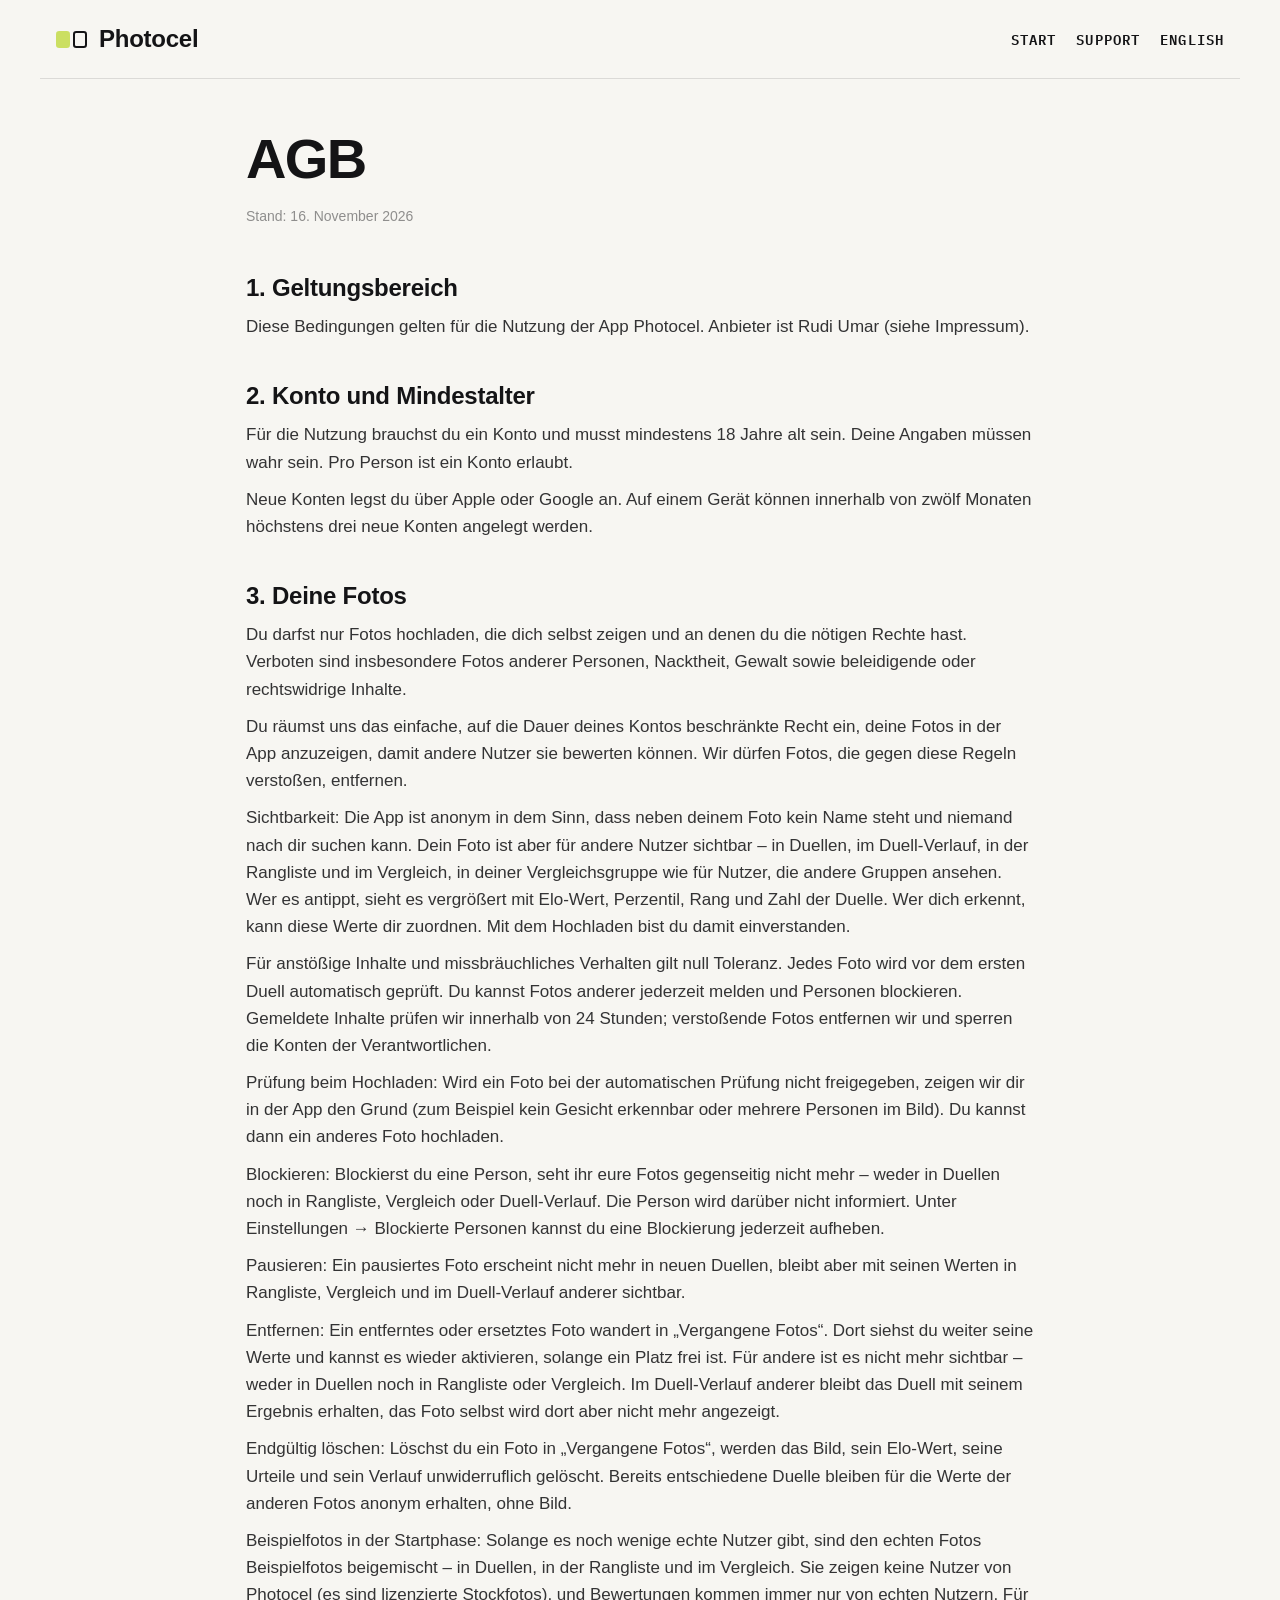
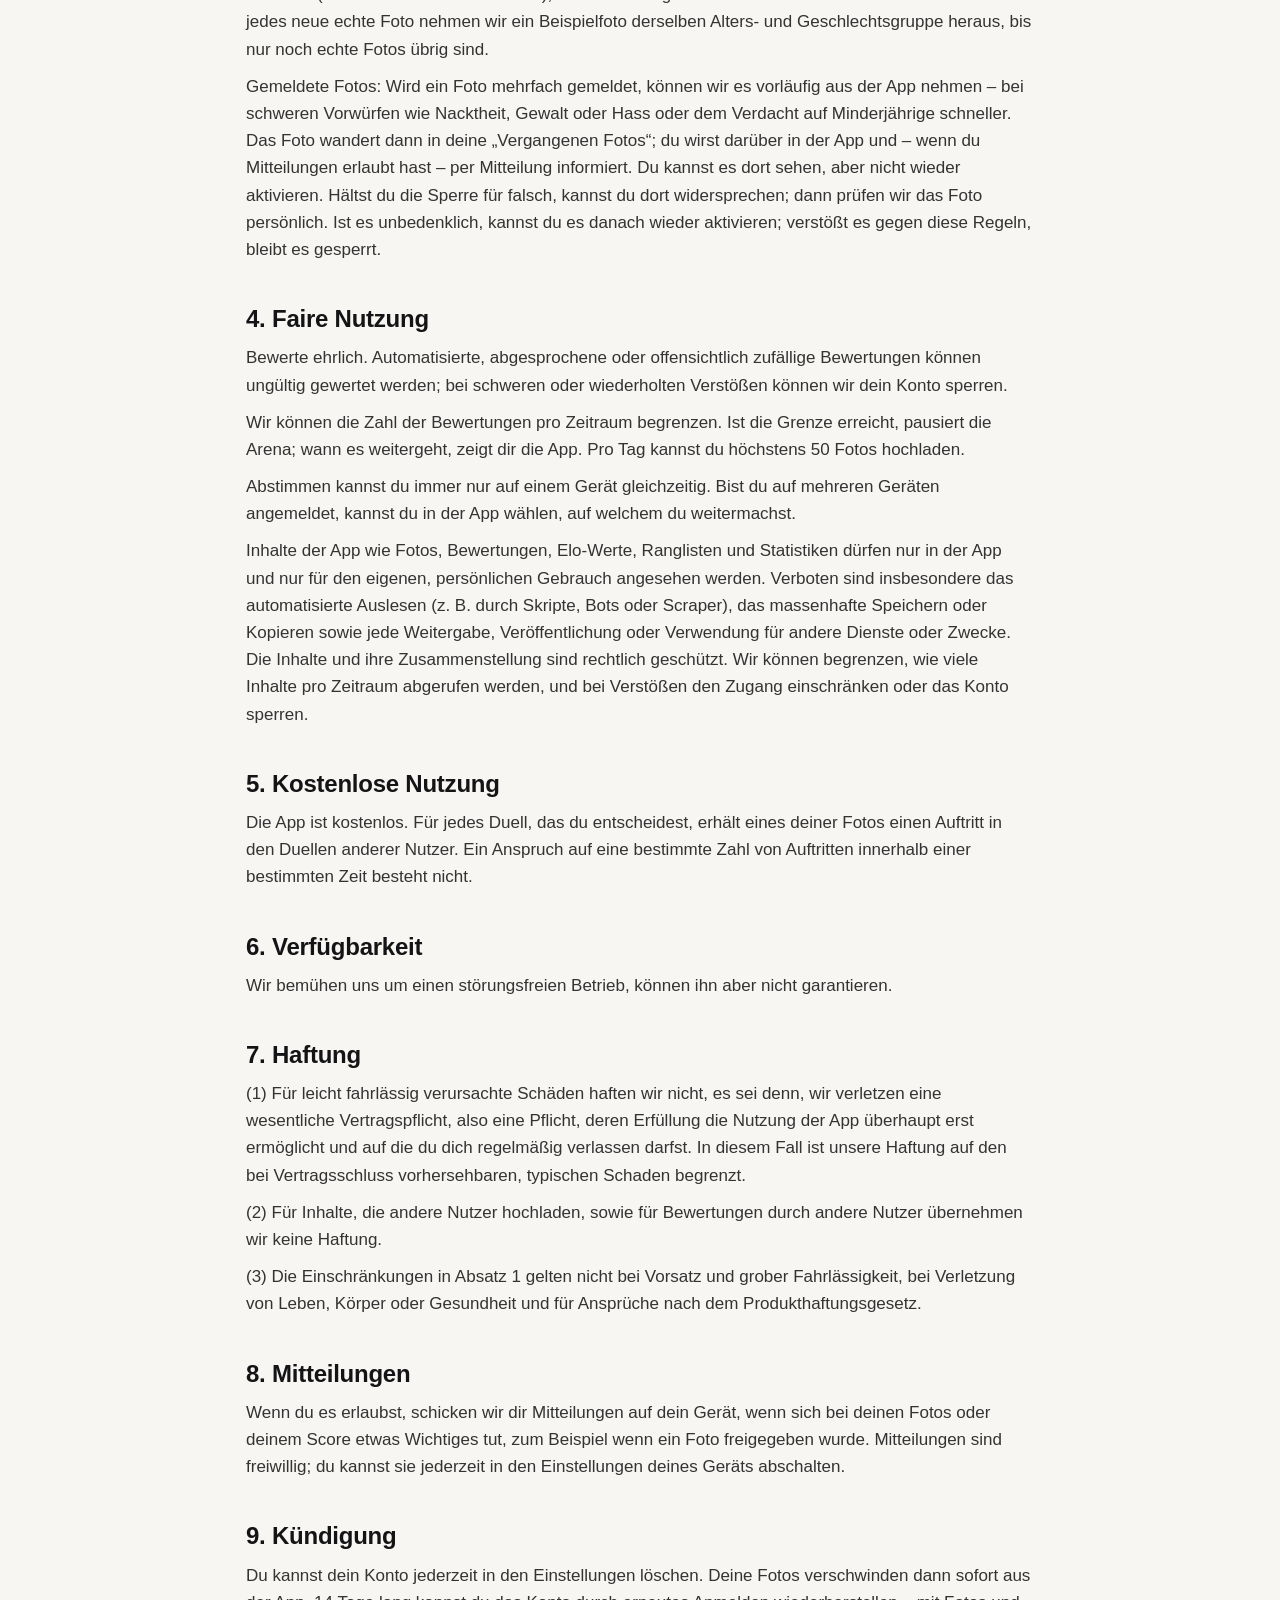
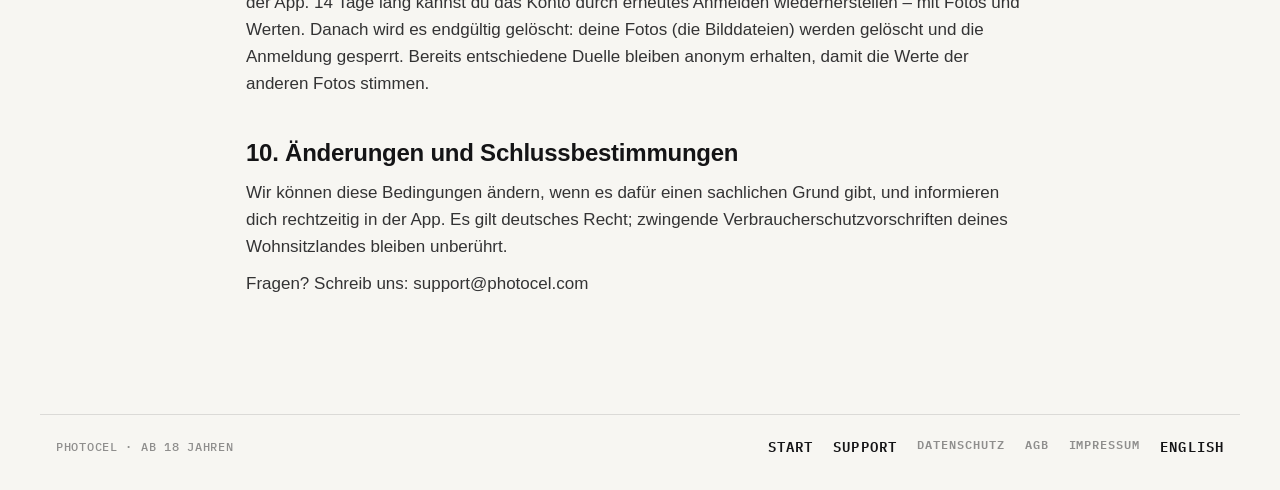
==== commit d429249b: "Tab icon (favicon) and home-screen icon from the app icon Co-Authored-By: Claude Opus 5.5 <noreply@a" ====
--- a/agb.html
+++ b/agb.html
@@ -5,6 +5,9 @@
 <meta name="viewport" content="width=device-width, initial-scale=1">
 <meta name="robots" content="noindex, nofollow">
 <title>AGB · Photocel</title>
+<link rel="icon" type="image/png" sizes="32x32" href="favicon-32.png">
+<link rel="icon" type="image/png" sizes="192x192" href="favicon-192.png">
+<link rel="apple-touch-icon" href="apple-touch-icon.png">
 <link rel="stylesheet" href="style.css">
 </head>
 <body class="sub">
--- a/style.css
+++ b/style.css
@@ -64,8 +64,10 @@
 
 /* ---- Brand mark (two cards, as in the app) ---- */
 .brand { display: inline-flex; align-items: center; gap: 10px; }
-.mark { display: inline-flex; gap: 3px; }
-.mark-card { width: 10px; height: 13px; border-radius: 3px; }
+/* One geometry everywhere (2026-11-21): the app icon's proportions from the card width --
+   height 1.23x, gap 0.21x, corners 0.23x, outline 0.058x but at least 3px (at most 0.15x). */
+.mark { display: inline-flex; gap: 2.1px; }
+.mark-card { width: 10px; height: 12.3px; border-radius: 2.3px; }
 .mark-a { background: var(--text); }
 .mark-b { border: 1.5px solid var(--text); }
 
@@ -82,7 +84,7 @@
 .mark-large .mark-card { width: 52px; height: 64px; border-radius: 12px; }
 .mark-large .mark-a { background: #0c0c0e; animation: card-a-move 2.8s ease both, card-a-fade 2.8s ease both; }
 .mark-large .mark-b { border: 3px solid #0c0c0e; animation: card-b-move 2.8s ease both, card-b-fade 2.8s ease both; }
-.splash-word { font: 700 15px 'IBM Plex Mono', ui-monospace, Menlo, monospace; letter-spacing: 0.28em; color: #000; }
+.splash-word { font: 700 30px -apple-system, BlinkMacSystemFont, 'Segoe UI', Roboto, 'Helvetica Neue', Arial, sans-serif; letter-spacing: -0.01em; color: #0c0c0e; }
 .splash-bar { position: absolute; bottom: 62px; width: 92px; height: 2px; border-radius: 1px; background: rgba(12, 12, 14, 0.18); overflow: hidden; }
 .splash-bar span { display: block; height: 100%; width: 0; background: #0c0c0e; animation: splash-bar 2.8s linear forwards; }
 @keyframes splash-out { to { opacity: 0; visibility: hidden; } }
@@ -403,10 +405,10 @@
 .app-status svg { height: 13px; width: auto; fill: #f2f1ee; color: #f2f1ee; }
 /* The app name exactly like the site's brand top left: mark and name, same white. */
 .app-title { display: flex; align-items: center; gap: 14px; margin: 14px 0 18px 6px; font-size: 34px; font-weight: 700; letter-spacing: -0.02em; color: #f2f1ee; }
-.app-title .mark { gap: 5px; }
-.app-title .mark-card { width: 18px; height: 24px; border-radius: 5px; }
+.app-title .mark { gap: 3.78px; }
+.app-title .mark-card { width: 18px; height: 22.14px; border-radius: 4.14px; }
 .app-title .mark-a { background: #f2f1ee; }
-.app-title .mark-b { border: 2.5px solid #f2f1ee; box-sizing: border-box; }
+.app-title .mark-b { border: 2.7px solid #f2f1ee; box-sizing: border-box; }
 .app .score-card { padding: 26px; border-radius: 30px; gap: 18px; }
 .app .score-top, .app .chip { font-size: 12px; }
 .app .score-line b { font-size: 80px; }
@@ -441,9 +443,9 @@
 .step-caption .step-text { margin: 0; }
 /* The app name on the phone a size smaller. */
 .app-title { font-size: 27px; gap: 11px; margin-top: 10px; margin-bottom: 16px; }
-.app-title .mark { gap: 4px; }
-.app-title .mark-card { width: 14px; height: 19px; border-radius: 4px; }
-.app-title .mark-b { border-width: 2px; }
+.app-title .mark { gap: 2.94px; }
+.app-title .mark-card { width: 14px; height: 17.22px; border-radius: 3.22px; }
+.app-title .mark-b { border-width: 2.1px; }
 
 /* "DU BIST HIER" as a green pill above your bar, pointing down at it. */
 .bars { padding-top: 46px; }
@@ -679,9 +681,9 @@
 .bar-off { background: #22231c; }
 /* Header: bigger logo and navigation */
 .site-header .brand { font-size: 24px; gap: 12px; letter-spacing: -0.01em; }
-.site-header .mark { gap: 4px; }
-.site-header .mark-card { width: 14px; height: 18px; border-radius: 4px; }
-.site-header .mark-b { border-width: 2px; }
+.site-header .mark { gap: 2.94px; }
+.site-header .mark-card { width: 14px; height: 17.22px; border-radius: 3.22px; }
+.site-header .mark-b { border-width: 2.1px; }
 .site-header nav a { font-size: 14px; }
 .site-header nav { gap: 6px 20px; }
 .sec + .band { margin-top: 0; }
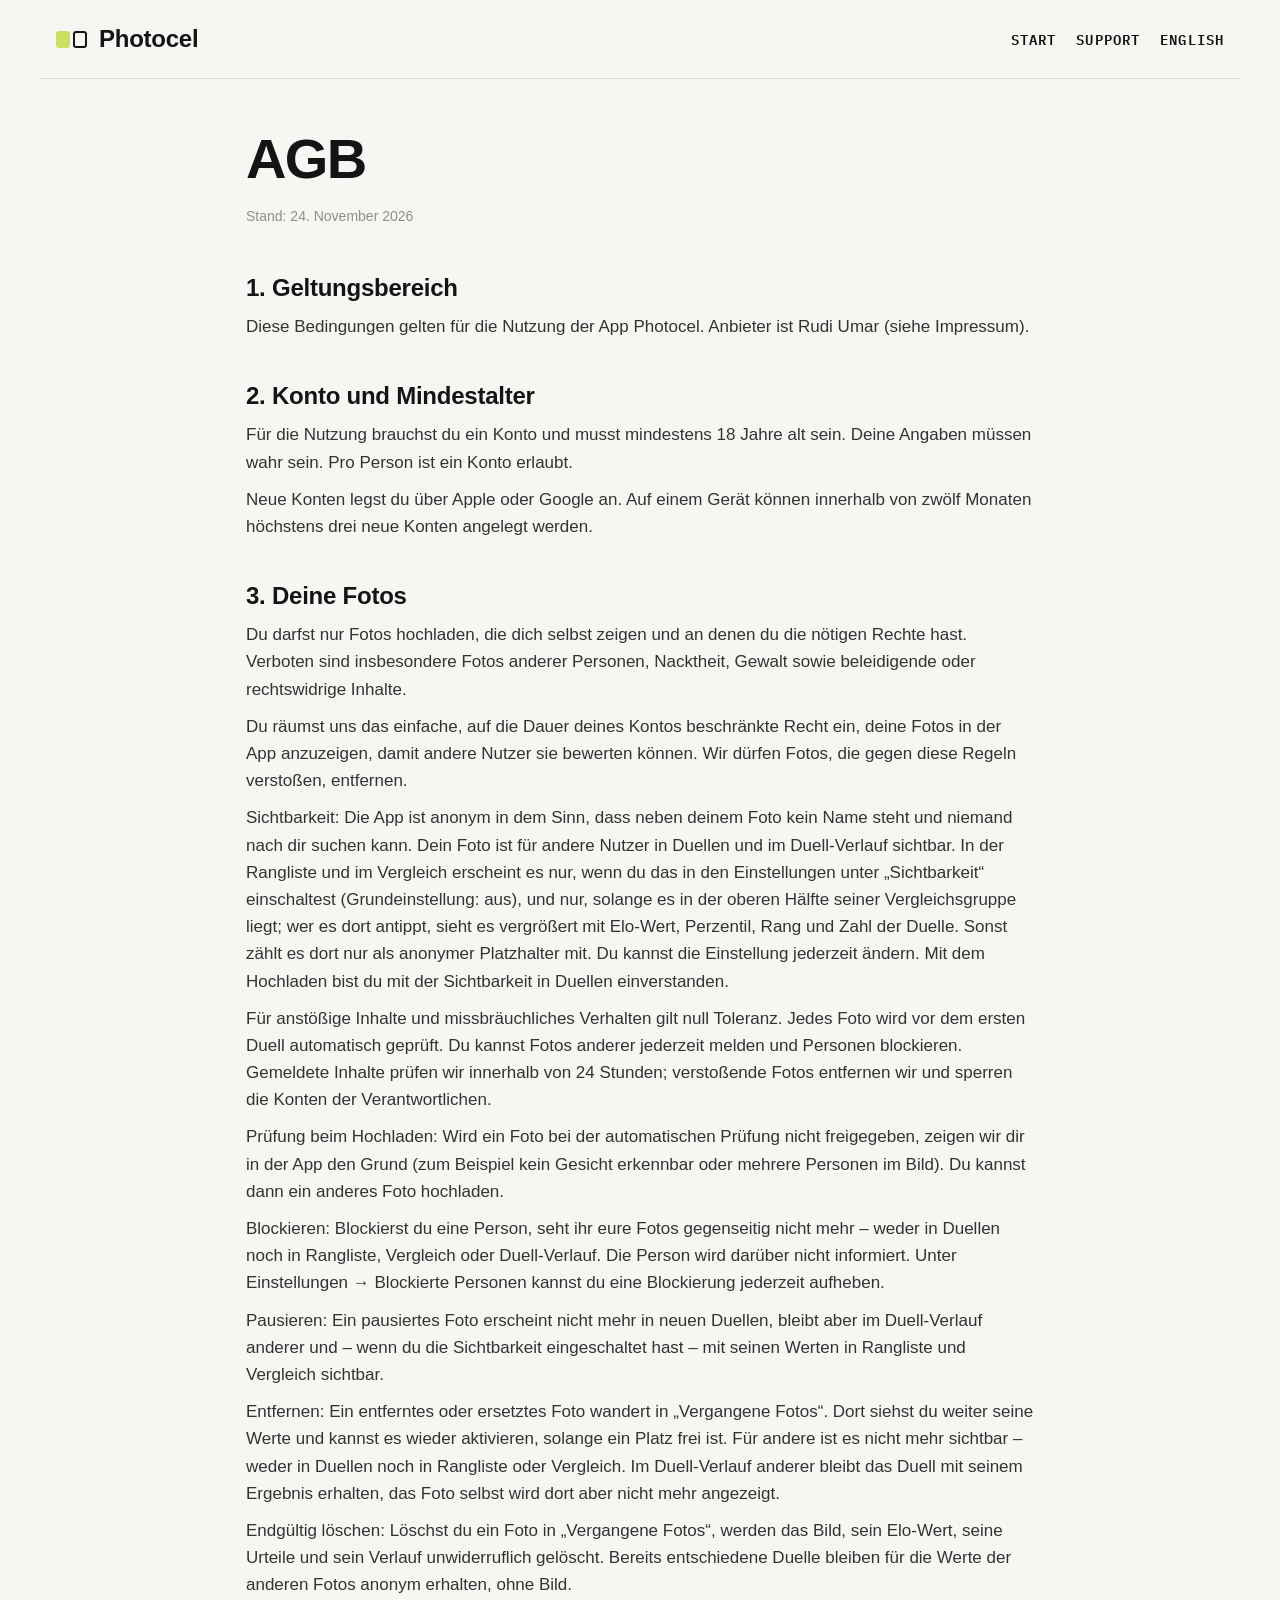
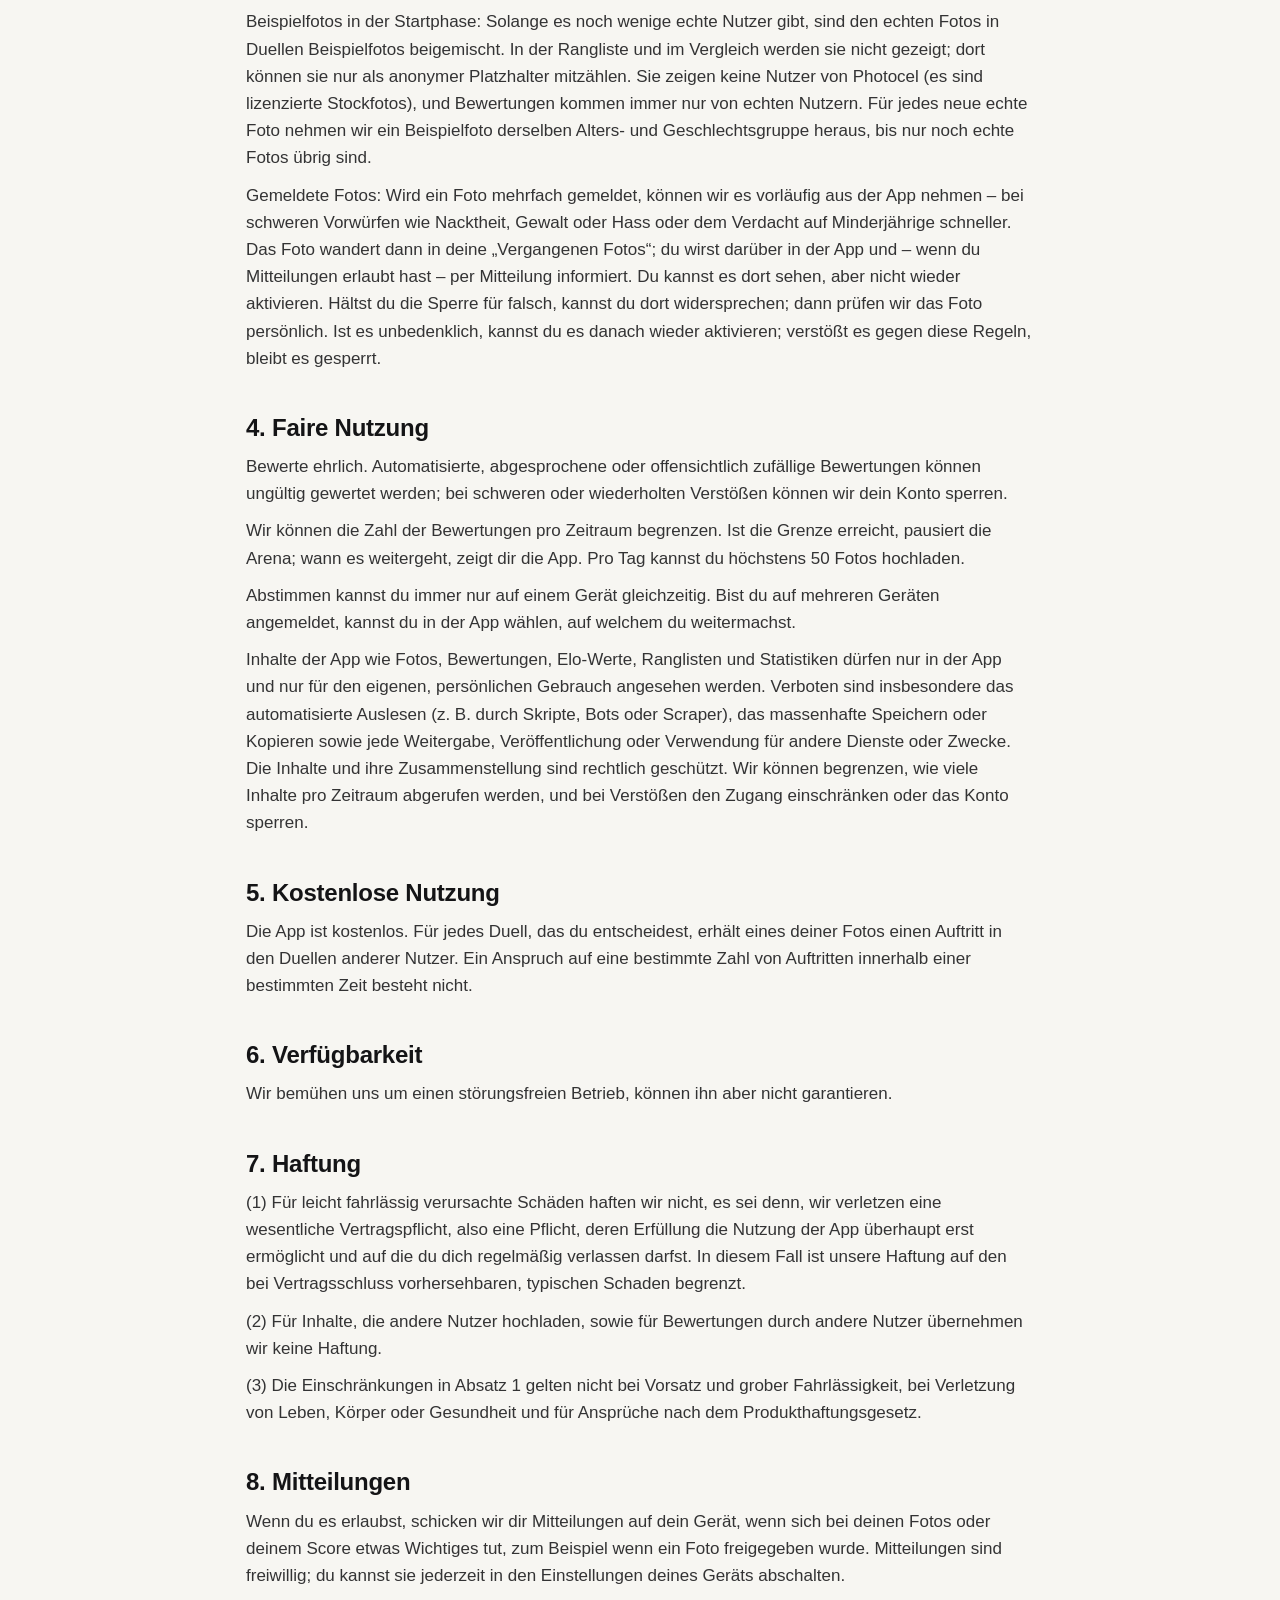
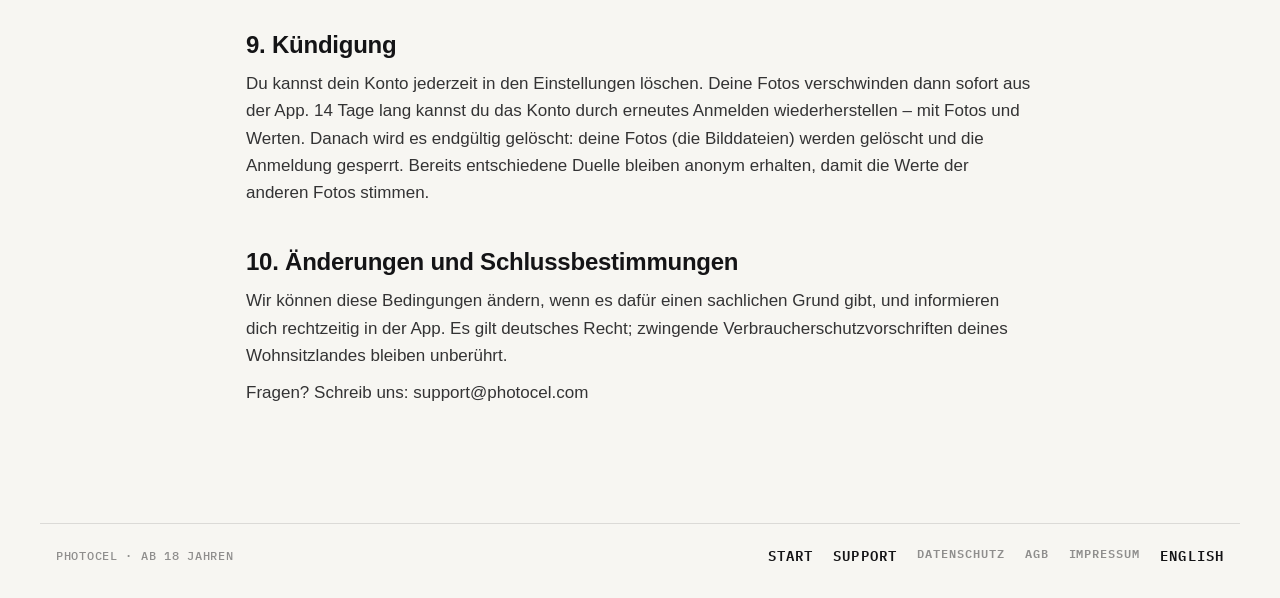
==== commit 6fda2761: "Legal texts: opt-in visibility for Ranking & Comparison; neutral wording Co-Authored-By: Claude Opus" ====
--- a/agb.html
+++ b/agb.html
@@ -5,22 +5,23 @@
 <meta name="viewport" content="width=device-width, initial-scale=1">
 <meta name="robots" content="noindex, nofollow">
 <title>AGB · Photocel</title>
-<link rel="icon" type="image/png" sizes="32x32" href="favicon-32.png">
-<link rel="icon" type="image/png" sizes="192x192" href="favicon-192.png">
-<link rel="apple-touch-icon" href="apple-touch-icon.png">
+<link rel="icon" href="favicon.ico?v=2" sizes="any">
+<link rel="icon" type="image/png" sizes="32x32" href="favicon-32.png?v=2">
+<link rel="icon" type="image/png" sizes="192x192" href="favicon-192.png?v=2">
+<link rel="apple-touch-icon" href="apple-touch-icon.png?v=2">
 <link rel="stylesheet" href="style.css">
 </head>
 <body class="sub">
 
 <header class="site-header"><a class="brand" href="index.html"><span class="mark" aria-hidden="true"><span class="mark-card mark-a"></span><span class="mark-card mark-b"></span></span>Photocel</a><nav><a href="index.html">Start</a><a href="support.html">Support</a><a href="terms.html" lang="en">English</a></nav></header>
 <main>
-<header class="page-head"><p class="pill"><span></span>RECHTLICHES</p><h1>AGB</h1><p class="updated">Stand: 16. November 2026</p></header>
+<header class="page-head"><p class="pill"><span></span>RECHTLICHES</p><h1>AGB</h1><p class="updated">Stand: 24. November 2026</p></header>
 <div class="legal">
 <nav class="toc" aria-label="Inhalt"><p>INHALT</p><ol><li><a href="#s1">1. Geltungsbereich</a></li><li><a href="#s2">2. Konto und Mindestalter</a></li><li><a href="#s3">3. Deine Fotos</a></li><li><a href="#s4">4. Faire Nutzung</a></li><li><a href="#s5">5. Kostenlose Nutzung</a></li><li><a href="#s6">6. Verfügbarkeit</a></li><li><a href="#s7">7. Haftung</a></li><li><a href="#s8">8. Mitteilungen</a></li><li><a href="#s9">9. Kündigung</a></li><li><a href="#s10">10. Änderungen und Schlussbestimmungen</a></li></ol></nav>
 <div class="legal-body">
 <section class="card" id="s1"><h2>1. Geltungsbereich</h2><p>Diese Bedingungen gelten für die Nutzung der App Photocel. Anbieter ist Rudi Umar (siehe Impressum).</p></section>
 <section class="card" id="s2"><h2>2. Konto und Mindestalter</h2><p>Für die Nutzung brauchst du ein Konto und musst mindestens 18 Jahre alt sein. Deine Angaben müssen wahr sein. Pro Person ist ein Konto erlaubt.</p><p>Neue Konten legst du über Apple oder Google an. Auf einem Gerät können innerhalb von zwölf Monaten höchstens drei neue Konten angelegt werden.</p></section>
-<section class="card" id="s3"><h2>3. Deine Fotos</h2><p>Du darfst nur Fotos hochladen, die dich selbst zeigen und an denen du die nötigen Rechte hast. Verboten sind insbesondere Fotos anderer Personen, Nacktheit, Gewalt sowie beleidigende oder rechtswidrige Inhalte.</p><p>Du räumst uns das einfache, auf die Dauer deines Kontos beschränkte Recht ein, deine Fotos in der App anzuzeigen, damit andere Nutzer sie bewerten können. Wir dürfen Fotos, die gegen diese Regeln verstoßen, entfernen.</p><p>Sichtbarkeit: Die App ist anonym in dem Sinn, dass neben deinem Foto kein Name steht und niemand nach dir suchen kann. Dein Foto ist aber für andere Nutzer sichtbar – in Duellen, im Duell-Verlauf, in der Rangliste und im Vergleich, in deiner Vergleichsgruppe wie für Nutzer, die andere Gruppen ansehen. Wer es antippt, sieht es vergrößert mit Elo-Wert, Perzentil, Rang und Zahl der Duelle. Wer dich erkennt, kann diese Werte dir zuordnen. Mit dem Hochladen bist du damit einverstanden.</p><p>Für anstößige Inhalte und missbräuchliches Verhalten gilt null Toleranz. Jedes Foto wird vor dem ersten Duell automatisch geprüft. Du kannst Fotos anderer jederzeit melden und Personen blockieren. Gemeldete Inhalte prüfen wir innerhalb von 24 Stunden; verstoßende Fotos entfernen wir und sperren die Konten der Verantwortlichen.</p><p>Prüfung beim Hochladen: Wird ein Foto bei der automatischen Prüfung nicht freigegeben, zeigen wir dir in der App den Grund (zum Beispiel kein Gesicht erkennbar oder mehrere Personen im Bild). Du kannst dann ein anderes Foto hochladen.</p><p>Blockieren: Blockierst du eine Person, seht ihr eure Fotos gegenseitig nicht mehr – weder in Duellen noch in Rangliste, Vergleich oder Duell-Verlauf. Die Person wird darüber nicht informiert. Unter Einstellungen → Blockierte Personen kannst du eine Blockierung jederzeit aufheben.</p><p>Pausieren: Ein pausiertes Foto erscheint nicht mehr in neuen Duellen, bleibt aber mit seinen Werten in Rangliste, Vergleich und im Duell-Verlauf anderer sichtbar.</p><p>Entfernen: Ein entferntes oder ersetztes Foto wandert in „Vergangene Fotos“. Dort siehst du weiter seine Werte und kannst es wieder aktivieren, solange ein Platz frei ist. Für andere ist es nicht mehr sichtbar – weder in Duellen noch in Rangliste oder Vergleich. Im Duell-Verlauf anderer bleibt das Duell mit seinem Ergebnis erhalten, das Foto selbst wird dort aber nicht mehr angezeigt.</p><p>Endgültig löschen: Löschst du ein Foto in „Vergangene Fotos“, werden das Bild, sein Elo-Wert, seine Urteile und sein Verlauf unwiderruflich gelöscht. Bereits entschiedene Duelle bleiben für die Werte der anderen Fotos anonym erhalten, ohne Bild.</p><p>Beispielfotos in der Startphase: Solange es noch wenige echte Nutzer gibt, sind den echten Fotos Beispielfotos beigemischt – in Duellen, in der Rangliste und im Vergleich. Sie zeigen keine Nutzer von Photocel (es sind lizenzierte Stockfotos), und Bewertungen kommen immer nur von echten Nutzern. Für jedes neue echte Foto nehmen wir ein Beispielfoto derselben Alters- und Geschlechtsgruppe heraus, bis nur noch echte Fotos übrig sind.</p><p>Gemeldete Fotos: Wird ein Foto mehrfach gemeldet, können wir es vorläufig aus der App nehmen – bei schweren Vorwürfen wie Nacktheit, Gewalt oder Hass oder dem Verdacht auf Minderjährige schneller. Das Foto wandert dann in deine „Vergangenen Fotos“; du wirst darüber in der App und – wenn du Mitteilungen erlaubt hast – per Mitteilung informiert. Du kannst es dort sehen, aber nicht wieder aktivieren. Hältst du die Sperre für falsch, kannst du dort widersprechen; dann prüfen wir das Foto persönlich. Ist es unbedenklich, kannst du es danach wieder aktivieren; verstößt es gegen diese Regeln, bleibt es gesperrt.</p></section>
+<section class="card" id="s3"><h2>3. Deine Fotos</h2><p>Du darfst nur Fotos hochladen, die dich selbst zeigen und an denen du die nötigen Rechte hast. Verboten sind insbesondere Fotos anderer Personen, Nacktheit, Gewalt sowie beleidigende oder rechtswidrige Inhalte.</p><p>Du räumst uns das einfache, auf die Dauer deines Kontos beschränkte Recht ein, deine Fotos in der App anzuzeigen, damit andere Nutzer sie bewerten können. Wir dürfen Fotos, die gegen diese Regeln verstoßen, entfernen.</p><p>Sichtbarkeit: Die App ist anonym in dem Sinn, dass neben deinem Foto kein Name steht und niemand nach dir suchen kann. Dein Foto ist für andere Nutzer in Duellen und im Duell-Verlauf sichtbar. In der Rangliste und im Vergleich erscheint es nur, wenn du das in den Einstellungen unter „Sichtbarkeit“ einschaltest (Grundeinstellung: aus), und nur, solange es in der oberen Hälfte seiner Vergleichsgruppe liegt; wer es dort antippt, sieht es vergrößert mit Elo-Wert, Perzentil, Rang und Zahl der Duelle. Sonst zählt es dort nur als anonymer Platzhalter mit. Du kannst die Einstellung jederzeit ändern. Mit dem Hochladen bist du mit der Sichtbarkeit in Duellen einverstanden.</p><p>Für anstößige Inhalte und missbräuchliches Verhalten gilt null Toleranz. Jedes Foto wird vor dem ersten Duell automatisch geprüft. Du kannst Fotos anderer jederzeit melden und Personen blockieren. Gemeldete Inhalte prüfen wir innerhalb von 24 Stunden; verstoßende Fotos entfernen wir und sperren die Konten der Verantwortlichen.</p><p>Prüfung beim Hochladen: Wird ein Foto bei der automatischen Prüfung nicht freigegeben, zeigen wir dir in der App den Grund (zum Beispiel kein Gesicht erkennbar oder mehrere Personen im Bild). Du kannst dann ein anderes Foto hochladen.</p><p>Blockieren: Blockierst du eine Person, seht ihr eure Fotos gegenseitig nicht mehr – weder in Duellen noch in Rangliste, Vergleich oder Duell-Verlauf. Die Person wird darüber nicht informiert. Unter Einstellungen → Blockierte Personen kannst du eine Blockierung jederzeit aufheben.</p><p>Pausieren: Ein pausiertes Foto erscheint nicht mehr in neuen Duellen, bleibt aber im Duell-Verlauf anderer und – wenn du die Sichtbarkeit eingeschaltet hast – mit seinen Werten in Rangliste und Vergleich sichtbar.</p><p>Entfernen: Ein entferntes oder ersetztes Foto wandert in „Vergangene Fotos“. Dort siehst du weiter seine Werte und kannst es wieder aktivieren, solange ein Platz frei ist. Für andere ist es nicht mehr sichtbar – weder in Duellen noch in Rangliste oder Vergleich. Im Duell-Verlauf anderer bleibt das Duell mit seinem Ergebnis erhalten, das Foto selbst wird dort aber nicht mehr angezeigt.</p><p>Endgültig löschen: Löschst du ein Foto in „Vergangene Fotos“, werden das Bild, sein Elo-Wert, seine Urteile und sein Verlauf unwiderruflich gelöscht. Bereits entschiedene Duelle bleiben für die Werte der anderen Fotos anonym erhalten, ohne Bild.</p><p>Beispielfotos in der Startphase: Solange es noch wenige echte Nutzer gibt, sind den echten Fotos in Duellen Beispielfotos beigemischt. In der Rangliste und im Vergleich werden sie nicht gezeigt; dort können sie nur als anonymer Platzhalter mitzählen. Sie zeigen keine Nutzer von Photocel (es sind lizenzierte Stockfotos), und Bewertungen kommen immer nur von echten Nutzern. Für jedes neue echte Foto nehmen wir ein Beispielfoto derselben Alters- und Geschlechtsgruppe heraus, bis nur noch echte Fotos übrig sind.</p><p>Gemeldete Fotos: Wird ein Foto mehrfach gemeldet, können wir es vorläufig aus der App nehmen – bei schweren Vorwürfen wie Nacktheit, Gewalt oder Hass oder dem Verdacht auf Minderjährige schneller. Das Foto wandert dann in deine „Vergangenen Fotos“; du wirst darüber in der App und – wenn du Mitteilungen erlaubt hast – per Mitteilung informiert. Du kannst es dort sehen, aber nicht wieder aktivieren. Hältst du die Sperre für falsch, kannst du dort widersprechen; dann prüfen wir das Foto persönlich. Ist es unbedenklich, kannst du es danach wieder aktivieren; verstößt es gegen diese Regeln, bleibt es gesperrt.</p></section>
 <section class="card" id="s4"><h2>4. Faire Nutzung</h2><p>Bewerte ehrlich. Automatisierte, abgesprochene oder offensichtlich zufällige Bewertungen können ungültig gewertet werden; bei schweren oder wiederholten Verstößen können wir dein Konto sperren.</p><p>Wir können die Zahl der Bewertungen pro Zeitraum begrenzen. Ist die Grenze erreicht, pausiert die Arena; wann es weitergeht, zeigt dir die App. Pro Tag kannst du höchstens 50 Fotos hochladen.</p><p>Abstimmen kannst du immer nur auf einem Gerät gleichzeitig. Bist du auf mehreren Geräten angemeldet, kannst du in der App wählen, auf welchem du weitermachst.</p><p>Inhalte der App wie Fotos, Bewertungen, Elo-Werte, Ranglisten und Statistiken dürfen nur in der App und nur für den eigenen, persönlichen Gebrauch angesehen werden. Verboten sind insbesondere das automatisierte Auslesen (z. B. durch Skripte, Bots oder Scraper), das massenhafte Speichern oder Kopieren sowie jede Weitergabe, Veröffentlichung oder Verwendung für andere Dienste oder Zwecke. Die Inhalte und ihre Zusammenstellung sind rechtlich geschützt. Wir können begrenzen, wie viele Inhalte pro Zeitraum abgerufen werden, und bei Verstößen den Zugang einschränken oder das Konto sperren.</p></section>
 <section class="card" id="s5"><h2>5. Kostenlose Nutzung</h2><p>Die App ist kostenlos. Für jedes Duell, das du entscheidest, erhält eines deiner Fotos einen Auftritt in den Duellen anderer Nutzer. Ein Anspruch auf eine bestimmte Zahl von Auftritten innerhalb einer bestimmten Zeit besteht nicht.</p></section>
 <section class="card" id="s6"><h2>6. Verfügbarkeit</h2><p>Wir bemühen uns um einen störungsfreien Betrieb, können ihn aber nicht garantieren.</p></section>
